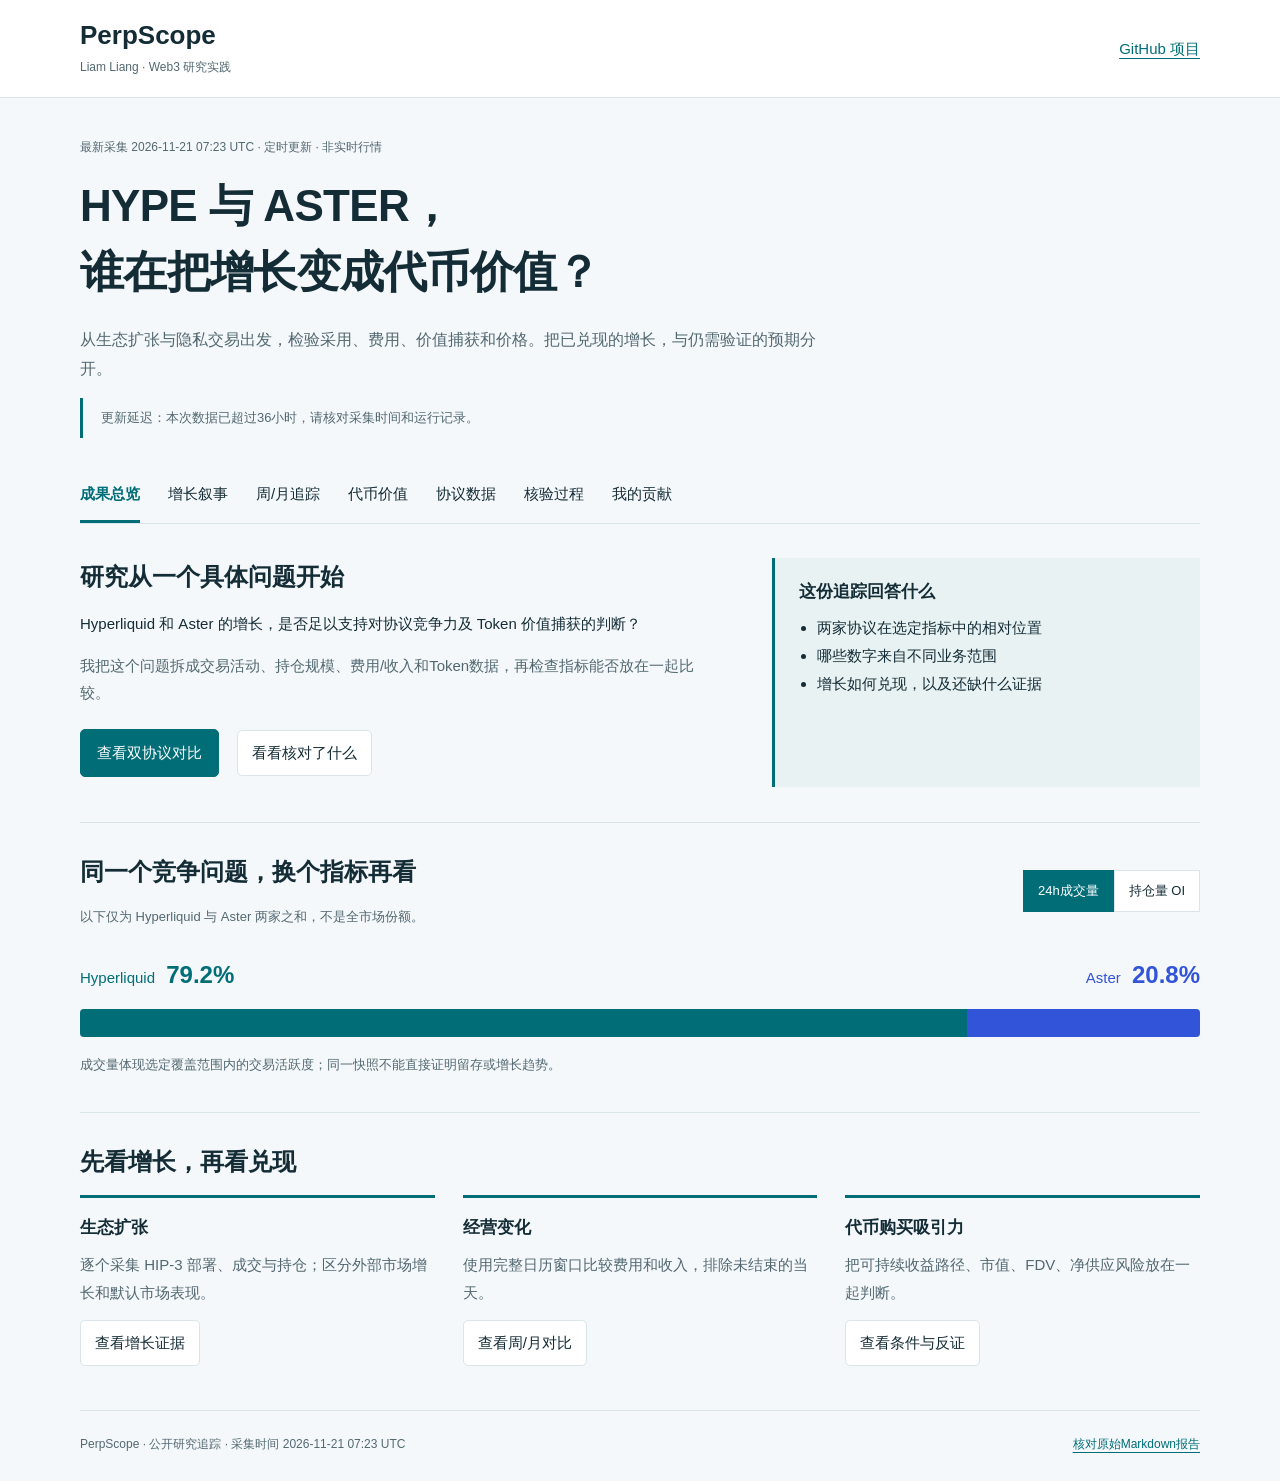
==== docs/index.html @ 62575e08 "Update protocol observations and historical comparisons" ====
<!doctype html>
<html lang="zh-CN"><head><meta charset="utf-8"><meta name="viewport" content="width=device-width,initial-scale=1"><title>PerpScope｜协议增长与代币价值追踪</title><style>:root{--paper:#F5F8FA;--ink:#142C36;--teal:#006D77;--blue:#3154D9;--muted:#526871;--line:#D9E5E8}*{box-sizing:border-box}body{margin:0;color:var(--ink);background:var(--paper);font:15px/1.85 "Microsoft YaHei","PingFang SC",Arial,sans-serif}a{color:var(--teal);text-underline-offset:4px}button{font:inherit;cursor:pointer;background:#fff;border:1px solid var(--line);color:var(--ink);padding:8px 14px;border-radius:5px}button:hover{border-color:var(--teal)}button:focus-visible,a:focus-visible,summary:focus-visible{outline:3px solid var(--blue);outline-offset:4px}h1,h2,h3,p{margin-top:0}h1{font-size:clamp(30px,3.8vw,44px);line-height:1.5;letter-spacing:-.7px;margin-bottom:20px}h2{font-size:24px;line-height:1.6;margin-bottom:14px}h3{font-size:17px;line-height:1.7;margin-bottom:8px}p{margin-bottom:14px}.top{display:flex;align-items:center;justify-content:space-between;padding:20px max(25px,calc((100vw - 1120px)/2));background:#fff;border-bottom:1px solid var(--line);gap:20px}.brand{font:bold 26px Arial,sans-serif;color:var(--ink);text-decoration:none}.brand span{display:block;font:12px/1.7 "Microsoft YaHei",sans-serif;color:var(--muted);margin-top:6px}main{max-width:1120px;margin:auto;padding:38px 0 26px}.date{color:var(--muted);font-size:12px}.intro{max-width:880px}.lead{max-width:760px;color:var(--muted);font-size:16px}.tabs{display:flex;gap:28px;border-bottom:1px solid var(--line);margin:30px 0}.tabs button{border:0;border-bottom:3px solid transparent;background:transparent;border-radius:0;padding:12px 0}.tabs button.active{color:var(--teal);border-bottom-color:var(--teal);font-weight:700}.panel{padding:4px 0}.panel[hidden]{display:none}.summary{display:grid;grid-template-columns:1.5fr 1fr;gap:50px}.muted,.chart-heading p{color:var(--muted)}.question{padding:20px 24px;border-left:3px solid var(--teal);background:#E8F2F2}.question ul{padding-left:18px;margin:0}.actions{display:flex;align-items:center;gap:18px;flex-wrap:wrap;margin:22px 0 10px}.primary{display:inline-block;text-decoration:none;padding:9px 16px;background:var(--teal);color:#fff;border-color:var(--teal);border-radius:5px}.subsection{margin-top:35px;padding-top:30px;border-top:1px solid var(--line)}.chart-heading,.section-heading{display:flex;justify-content:space-between;align-items:center;gap:22px}.chart-heading p{font-size:13px;margin:0}.switch{display:flex;flex-shrink:0}.switch button{border-radius:0;font-size:13px}.switch button.active{background:var(--teal);border-color:var(--teal);color:white}.chart{margin:24px 0 8px}.bar-labels{display:flex;justify-content:space-between;gap:20px;font:15px/1.8 Arial,sans-serif}.bar-labels b{margin-left:7px;font-size:24px}.bar-labels>span:first-child{color:var(--teal)}.bar-labels>span:last-child{color:var(--blue)}.share-track{height:28px;display:flex;overflow:hidden;border-radius:4px;margin:12px 0 16px;background:var(--line)}#bar-h{background:var(--teal);width:74.7%}#bar-a{background:var(--blue);width:25.3%}#share-context{font-size:13px;color:var(--muted)}.finding{display:grid;grid-template-columns:95px 1fr;gap:18px;padding:20px 0;border-top:1px solid var(--line)}.finding>span{color:var(--teal);font-size:12px;padding-top:4px}.finding p{margin:0;color:var(--muted)}.table-wrap{width:100%;overflow-x:auto;margin:18px 0}table{border-collapse:collapse;text-align:left;width:100%;font-size:14px}th,td{padding:13px 16px;border-bottom:1px solid var(--line);vertical-align:top}thead th{background:#E8F0F3;font-weight:600}tbody td:not(:first-child){font-variant-numeric:tabular-nums}.note{border-left:3px solid var(--teal);padding:8px 18px;font-size:13px;color:var(--muted);margin-bottom:30px}.review-grid,.ownership{display:grid;grid-template-columns:repeat(3,minmax(0,1fr));gap:28px}.review-grid>div,.ownership>div{border-top:3px solid var(--teal);padding-top:16px}.review-grid p,.ownership p{color:var(--muted)}.checks{padding-left:20px}.checks li{margin:10px 0}details{padding:16px 0;border-top:1px solid var(--line);margin:25px 0}summary{cursor:pointer;font-weight:600}.sources{font-size:12px;min-width:780px}.sources th{min-width:120px}.sources td{overflow-wrap:anywhere}.workflow{display:flex;flex-wrap:wrap;gap:12px;margin:22px 0}.workflow span{padding:8px 14px;border:1px solid var(--line);background:#fff;font-size:13px}footer{display:flex;justify-content:space-between;gap:20px;color:var(--muted);font-size:12px;border-top:1px solid var(--line);padding-top:22px;margin-top:40px}@media(max-width:1180px){main{padding:30px 25px}}@media(max-width:700px){.top{padding:18px 20px}.top>a:last-child{font-size:12px}main{padding:24px 20px}.intro h1 br{display:none}.lead{font-size:14px}.tabs{gap:20px;margin:24px 0;overflow:auto}.tabs button{font-size:13px;white-space:nowrap}.summary,.review-grid,.ownership{grid-template-columns:1fr;gap:24px}.chart-heading,.section-heading{display:block}.switch{margin-top:16px;width:max-content}.bar-labels{font-size:13px}.bar-labels b{font-size:20px}.finding{grid-template-columns:1fr;gap:4px}h2{font-size:22px}.table-wrap table{min-width:520px}footer{display:block}footer a{display:block;margin-top:10px}.sources{min-width:780px}}@media(prefers-reduced-motion:reduce){*{scroll-behavior:auto!important}}@media print{.top,.tabs,.switch,.actions{display:none}.panel[hidden]{display:block}body{background:white}main{padding:0}.table-wrap{overflow:visible}footer{break-before:auto}}

small{display:block;color:#526871;font-weight:400;font-size:13px;margin-top:5px}.theses{display:grid;grid-template-columns:1fr 1fr;gap:30px;margin:26px 0}.theses article{padding:22px;border-top:3px solid #006d77;background:#edf3f5}.theses article:nth-child(2){border-color:#3154d9}dl{margin:22px 0}dt{font-size:14px;color:#526871;margin-top:16px}dd{font-size:21px;font-weight:700;margin:4px 0}.spark{width:100%;max-width:400px;fill:#006d77}.verdict{border-left:4px solid #006d77;padding:18px;background:#e7f1f2}.tabs{overflow-x:auto}.tabs button{white-space:nowrap}@media(max-width:700px){.theses{grid-template-columns:1fr}.intro h1{font-size:32px}}
</style></head><body>
<header class="top"><a href="#overview" class="brand" data-target="overview">PerpScope<span>Liam Liang · Web3 研究实践</span></a><a href="https://github.com/liamliang0/perpscope-research" target="_blank" rel="noopener noreferrer">GitHub 项目</a></header>
<main><div class="intro"><p class="date">最新采集 2026-11-21 07:23 UTC · 定时更新 · 非实时行情</p><h1>HYPE 与 ASTER，<br>谁在把增长变成代币价值？</h1><p class="lead">从生态扩张与隐私交易出发，检验采用、费用、价值捕获和价格。把已兑现的增长，与仍需验证的预期分开。</p></div>
<nav class="tabs" aria-label="查看项目"><button data-target="overview" class="active" aria-selected="true">成果总览</button><button data-target="narratives" aria-selected="false">增长叙事</button><button data-target="trends" aria-selected="false">周/月追踪</button><button data-target="valuation" aria-selected="false">代币价值</button><button data-target="comparison" aria-selected="false">协议数据</button><button data-target="quality" aria-selected="false">核验过程</button><button data-target="contribution" aria-selected="false">我的贡献</button></nav>
<section id="overview" class="panel active"><div class="summary"><div><h2>研究从一个具体问题开始</h2><p>Hyperliquid 和 Aster 的增长，是否足以支持对协议竞争力及 Token 价值捕获的判断？</p><p class="muted">我把这个问题拆成交易活动、持仓规模、费用/收入和Token数据，再检查指标能否放在一起比较。</p><div class="actions"><button class="primary" data-target="comparison">查看双协议对比</button><button data-target="quality">看看核对了什么</button></div></div><aside class="question"><h3>这份追踪回答什么</h3><ul><li>两家协议在选定指标中的相对位置</li><li>哪些数字来自不同业务范围</li><li>增长如何兑现，以及还缺什么证据</li></ul></aside></div>
<section class="subsection"><div class="chart-heading"><div><h2>同一个竞争问题，换个指标再看</h2><p>以下仅为 Hyperliquid 与 Aster 两家之和，不是全市场份额。</p></div><div class="switch" aria-label="份额指标"><button class="active" data-share="volume" aria-pressed="true">24h成交量</button><button data-share="oi" aria-pressed="false">持仓量 OI</button></div></div><div class="chart" aria-live="polite"><div class="bar-labels"><span>Hyperliquid <b id="share-h"></b></span><span>Aster <b id="share-a"></b></span></div><div class="share-track" role="img" aria-label="双协议份额对比"><div id="bar-h"></div><div id="bar-a"></div></div><p id="share-context"></p></div></section>
<section class="subsection"><h2>先看增长，再看兑现</h2><div class="review-grid"><div><h3>生态扩张</h3><p>逐个采集 HIP-3 部署、成交与持仓；区分外部市场增长和默认市场表现。</p><button data-target="narratives">查看增长证据</button></div><div><h3>经营变化</h3><p>使用完整日历窗口比较费用和收入，排除未结束的当天。</p><button data-target="trends">查看周/月对比</button></div><div><h3>代币购买吸引力</h3><p>把可持续收益路径、市值、FDV、净供应风险放在一起判断。</p><button data-target="valuation">查看条件与反证</button></div></div></section></section>
<section id="narratives" class="panel" hidden><h2>未来增长点，走到哪一步了？</h2><p class="note">官方资料监测：7/7 页检查成功；4 页较研究基线变化。有变化或未完成检查，请先复核对应来源，下面仍为原复核日期的判断。</p>
<p>研究复核：2026-10-19。以下是基于公开证据的研究判断，不是项目方承诺。指标定时更新，路线和机制需要另行复核。</p>
<div class="theses"><article><h3>HYPE：从交易场所扩展为金融基础设施</h3><p>优先验证 HIP-3 外部市场带来的增量交易、HyperEVM 应用对流动性的复用，以及这些活动最终贡献的净费用。生态扩张是增长路径；“项目多”本身不是代币价值。</p>
<p><a href="https://hyperliquid.gitbook.io/hyperliquid-docs/hyperliquid-improvement-proposals-hips/hip-3-builder-deployed-perpetuals">HIP-3 官方机制</a> · <a href="https://hyperliquid.gitbook.io/hyperliquid-docs/hyperevm">HyperEVM 官方说明</a></p>
<dl><dt>有实际成交的 HIP-3 部署 / 发现总数</dt><dd>4 / 10</dd><dt>HIP-3 24h 成交额 / 官方持仓</dt><dd>$6.52B / $4.30B</dd><dt>HIP-3 占默认市场 + HIP-3 成交额</dt><dd>34.4%</dd></dl>
<p class="note">来源：官方 info API，perpDexs → 逐 dex 的 metaAndAssetCtxs。采集于 2026-11-21T07:23:56.771545+00:00。该份额只在 Hyperliquid 内部计算；不加入上方默认市场的双协议成交量份额。部署存在不等于采用；零成交不会计为活跃。HIP-3 收入占比、HyperEVM 非重复 TVL和留存：N/A。</p>
<p><b>前景判断：</b>已有外部部署与实际成交支撑，验证下一步是持续性和净收入贡献。增长模式减费、部署者分成可能让交易额扩张快于 HYPE 回购需求；不能按成交量等比例估算收益。</p></article>
<article><h3>ASTER：隐私交易差异化，加上自有链和市场扩展</h3><p>隐私是较明确的产品差异，但不是唯一增长点；Aster Chain、开放上币和 TradFi 市场也在扩展交易品类与分发。这里优先检验：隐私是否吸引可留存、愿意付费的增量交易者。</p>
<p><a href="https://docs.asterdex.com/trading/perpetuals/order-types/hidden-order-and-hidden-position">Hidden Order / Position</a> · <a href="https://docs.asterdex.com/aster-chain/overview">链与隐私机制</a> · <a href="https://docs.asterdex.com/overview/roadmap">官方路线</a></p>
<dl><dt>产品功能证据</dt><dd>官方机制说明与操作教程</dd><dt>隐私成交占比 / 隐私用户30日留存</dt><dd>N/A / N/A</dd><dt>隐私增量收入 / 补贴后净贡献</dt><dd>N/A / N/A</dd></dl>
<p class="note">未接入可审计的隐私采用聚合数据；N/A 不等于没有用户。协议总费用可观察，但不能归因给隐私。链文档列出阶段性验证者参与和核心组件开源限制；机制描述不等于独立安全证明。路线中的 ETA 不直接记为已上线。</p>
<p><b>前景判断：</b>解决公开持仓暴露的需求有逻辑基础；商业兑现仍待验证。优先跟踪隐私用户的留存、收入贡献和激励退出后的表现，而不是用 TPS、活动奖励或总交易量证明隐私成功。</p></article></div>
<h3>如何判断“发展程度”，而不是凭感觉打分</h3><div class="table-wrap"><table><thead><tr><th>证据层</th><th>HYPE 生态扩张</th><th>ASTER 隐私增长</th></tr></thead><tbody>
<tr><th>机制与产品</th><td>官方架构 + API 部署记录</td><td>官方机制 + 使用教程；独立验证仍需补充</td></tr>
<tr><th>实际采用</th><td>可量化外部市场成交、OI和集中度</td><td>未取得隐私专属采用数据，不能量化完成度</td></tr>
<tr><th>可持续增量经济利益</th><td>HIP-3 净费用与回购贡献待拆分</td><td>隐私增量收入、成本及留存待拆分</td></tr></tbody></table></div><p class="note">集中度检查：xyz 占本次 HIP-3 成交额 97.7%。外部市场增长仍可能依赖少数部署，不能直接认定生态已充分多元化。</p></section><section id="trends" class="panel" hidden><h2>一天、一周、一个月：增长有没有兑现？</h2><p>费用/收入：最近完整 UTC 日、7 日、30 日，分别对比前一个等长周期；不纳入未结束的当天。价格：CoinGecko 滚动变化率。两类窗口不同，不混算。</p><h3>永续业务费用</h3><div class="table-wrap"><table><thead><tr><th>周期 / 截止日期</th><th>Hyperliquid 本期 / 环比</th><th>Aster 本期 / 环比</th></tr></thead><tbody><tr><th>1日<small>2026-11-20 → 2026-11-20</small></th><td>$5.50M<small>+36.5%</small></td><td>$263.93K<small>+27.5%</small></td></tr><tr><th>7日<small>2026-11-14 → 2026-11-20</small></th><td>$27.72M<small>+42.0%</small></td><td>$1.48M<small>+54.6%</small></td></tr><tr><th>30日<small>2026-10-22 → 2026-11-20</small></th><td>$95.45M<small>+18.8%</small></td><td>$4.69M<small>+13.3%</small></td></tr></tbody></table></div><h3>永续业务收入</h3><div class="table-wrap"><table><thead><tr><th>周期 / 截止日期</th><th>Hyperliquid 本期 / 环比</th><th>Aster 本期 / 环比</th></tr></thead><tbody><tr><th>1日<small>2026-11-20 → 2026-11-20</small></th><td>$4.18M<small>+37.6%</small></td><td>N/A<small>N/A</small></td></tr><tr><th>7日<small>2026-11-14 → 2026-11-20</small></th><td>$21.21M<small>+41.5%</small></td><td>N/A<small>N/A</small></td></tr><tr><th>30日<small>2026-10-22 → 2026-11-20</small></th><td>$73.16M<small>+13.0%</small></td><td>N/A<small>N/A</small></td></tr></tbody></table></div><h3>Token 价格变化</h3><div class="table-wrap"><table><thead><tr><th>滚动周期</th><th>HYPE</th><th>ASTER</th></tr></thead><tbody><tr><th>24小时</th><td>-10.5%</td><td>-3.3%</td></tr><tr><th>7日</th><td>-15.7%</td><td>-24.4%</td></tr><tr><th>30日</th><td>-25.5%</td><td>-32.2%</td></tr></tbody></table></div><p class="note">7/30日成交量：付费历史端点未接入；连续每日官方快照积累后才显示日采样估算，并明确标记。费用/收入历史来自其独立数据集，不反推成交量。OI变化等待同口径本地观测。</p><h3>最近60个完整日的费用轨迹</h3><div class="review-grid"><div><h3>Hyperliquid</h3><svg class="spark" viewBox="0 0 300 84" role="img" aria-label="Hyperliquid每日费用"><rect x="0" y="38.07" width="4" height="41.93"><title>2026-09-22: $3.44M</title></rect><rect x="5" y="41.12" width="4" height="38.88"><title>2026-09-23: $3.19M</title></rect><rect x="10" y="31.26" width="4" height="48.74"><title>2026-09-24: $4M</title></rect><rect x="15" y="44.50" width="4" height="35.50"><title>2026-09-25: $2.91M</title></rect><rect x="20" y="59.81" width="4" height="20.19"><title>2026-09-26: $1.66M</title></rect><rect x="25" y="53.01" width="4" height="26.99"><title>2026-09-27: $2.21M</title></rect><rect x="30" y="43.53" width="4" height="36.47"><title>2026-09-28: $2.99M</title></rect><rect x="35" y="44.81" width="4" height="35.19"><title>2026-09-29: $2.89M</title></rect><rect x="40" y="54.08" width="4" height="25.92"><title>2026-09-30: $2.13M</title></rect><rect x="45" y="51.23" width="4" height="28.77"><title>2026-10-01: $2.36M</title></rect><rect x="50" y="31.83" width="4" height="48.17"><title>2026-10-02: $3.95M</title></rect><rect x="55" y="63.36" width="4" height="16.64"><title>2026-10-03: $1.37M</title></rect><rect x="60" y="59.18" width="4" height="20.82"><title>2026-10-04: $1.71M</title></rect><rect x="65" y="43.96" width="4" height="36.04"><title>2026-10-05: $2.96M</title></rect><rect x="70" y="50.79" width="4" height="29.21"><title>2026-10-06: $2.40M</title></rect><rect x="75" y="38.23" width="4" height="41.77"><title>2026-10-07: $3.43M</title></rect><rect x="80" y="43.16" width="4" height="36.84"><title>2026-10-08: $3.02M</title></rect><rect x="85" y="54.82" width="4" height="25.18"><title>2026-10-09: $2.07M</title></rect><rect x="90" y="61.10" width="4" height="18.90"><title>2026-10-10: $1.55M</title></rect><rect x="95" y="56.68" width="4" height="23.32"><title>2026-10-11: $1.91M</title></rect><rect x="100" y="46.19" width="4" height="33.81"><title>2026-10-12: $2.77M</title></rect><rect x="105" y="47.48" width="4" height="32.52"><title>2026-10-13: $2.67M</title></rect><rect x="110" y="39.51" width="4" height="40.49"><title>2026-10-14: $3.32M</title></rect><rect x="115" y="27.16" width="4" height="52.84"><title>2026-10-15: $4.34M</title></rect><rect x="120" y="43.13" width="4" height="36.87"><title>2026-10-16: $3.03M</title></rect><rect x="125" y="61.45" width="4" height="18.55"><title>2026-10-17: $1.52M</title></rect><rect x="130" y="52.18" width="4" height="27.82"><title>2026-10-18: $2.28M</title></rect><rect x="135" y="50.62" width="4" height="29.38"><title>2026-10-19: $2.41M</title></rect><rect x="140" y="43.76" width="4" height="36.24"><title>2026-10-20: $2.97M</title></rect><rect x="145" y="45.14" width="4" height="34.86"><title>2026-10-21: $2.86M</title></rect><rect x="150" y="37.32" width="4" height="42.68"><title>2026-10-22: $3.50M</title></rect><rect x="155" y="50.18" width="4" height="29.82"><title>2026-10-23: $2.45M</title></rect><rect x="160" y="49.61" width="4" height="30.39"><title>2026-10-24: $2.49M</title></rect><rect x="165" y="59.36" width="4" height="20.64"><title>2026-10-25: $1.69M</title></rect><rect x="170" y="46.70" width="4" height="33.30"><title>2026-10-26: $2.73M</title></rect><rect x="175" y="54.84" width="4" height="25.16"><title>2026-10-27: $2.07M</title></rect><rect x="180" y="45.62" width="4" height="34.38"><title>2026-10-28: $2.82M</title></rect><rect x="185" y="6.00" width="4" height="74.00"><title>2026-10-29: $6.07M</title></rect><rect x="190" y="22.95" width="4" height="57.05"><title>2026-10-30: $4.68M</title></rect><rect x="195" y="62.95" width="4" height="17.05"><title>2026-10-31: $1.40M</title></rect><rect x="200" y="61.93" width="4" height="18.07"><title>2026-11-01: $1.48M</title></rect><rect x="205" y="42.27" width="4" height="37.73"><title>2026-11-02: $3.10M</title></rect><rect x="210" y="48.44" width="4" height="31.56"><title>2026-11-03: $2.59M</title></rect><rect x="215" y="21.78" width="4" height="58.22"><title>2026-11-04: $4.78M</title></rect><rect x="220" y="36.26" width="4" height="43.74"><title>2026-11-05: $3.59M</title></rect><rect x="225" y="46.22" width="4" height="33.78"><title>2026-11-06: $2.77M</title></rect><rect x="230" y="66.00" width="4" height="14.00"><title>2026-11-07: $1.15M</title></rect><rect x="235" y="53.34" width="4" height="26.66"><title>2026-11-08: $2.19M</title></rect><rect x="240" y="40.27" width="4" height="39.73"><title>2026-11-09: $3.26M</title></rect><rect x="245" y="41.16" width="4" height="38.84"><title>2026-11-10: $3.19M</title></rect><rect x="250" y="45.86" width="4" height="34.14"><title>2026-11-11: $2.80M</title></rect><rect x="255" y="47.02" width="4" height="32.98"><title>2026-11-12: $2.71M</title></rect><rect x="260" y="28.56" width="4" height="51.44"><title>2026-11-13: $4.22M</title></rect><rect x="265" y="22.85" width="4" height="57.15"><title>2026-11-14: $4.69M</title></rect><rect x="270" y="34.67" width="4" height="45.33"><title>2026-11-15: $3.72M</title></rect><rect x="275" y="39.61" width="4" height="40.39"><title>2026-11-16: $3.31M</title></rect><rect x="280" y="38.78" width="4" height="41.22"><title>2026-11-17: $3.38M</title></rect><rect x="285" y="42.32" width="4" height="37.68"><title>2026-11-18: $3.09M</title></rect><rect x="290" y="30.96" width="4" height="49.04"><title>2026-11-19: $4.02M</title></rect><rect x="295" y="13.04" width="4" height="66.96"><title>2026-11-20: $5.50M</title></rect></svg><small>2026-09-22 → 2026-11-20；独立纵轴峰值 $6.07M</small></div><div><h3>Aster</h3><svg class="spark" viewBox="0 0 300 84" role="img" aria-label="Aster每日费用"><rect x="0" y="28.06" width="4" height="51.94"><title>2026-09-22: $188.61K</title></rect><rect x="5" y="21.64" width="4" height="58.36"><title>2026-09-23: $211.94K</title></rect><rect x="10" y="37.50" width="4" height="42.50"><title>2026-09-24: $154.33K</title></rect><rect x="15" y="47.05" width="4" height="32.95"><title>2026-09-25: $119.67K</title></rect><rect x="20" y="57.37" width="4" height="22.63"><title>2026-09-26: $82.17K</title></rect><rect x="25" y="60.64" width="4" height="19.36"><title>2026-09-27: $70.31K</title></rect><rect x="30" y="36.86" width="4" height="43.14"><title>2026-09-28: $156.66K</title></rect><rect x="35" y="40.75" width="4" height="39.25"><title>2026-09-29: $142.53K</title></rect><rect x="40" y="38.99" width="4" height="41.01"><title>2026-09-30: $148.94K</title></rect><rect x="45" y="39.06" width="4" height="40.94"><title>2026-10-01: $148.66K</title></rect><rect x="50" y="18.54" width="4" height="61.46"><title>2026-10-02: $223.21K</title></rect><rect x="55" y="59.66" width="4" height="20.34"><title>2026-10-03: $73.86K</title></rect><rect x="60" y="61.18" width="4" height="18.82"><title>2026-10-04: $68.36K</title></rect><rect x="65" y="38.46" width="4" height="41.54"><title>2026-10-05: $150.84K</title></rect><rect x="70" y="49.54" width="4" height="30.46"><title>2026-10-06: $110.62K</title></rect><rect x="75" y="36.49" width="4" height="43.51"><title>2026-10-07: $158K</title></rect><rect x="80" y="13.90" width="4" height="66.10"><title>2026-10-08: $240.04K</title></rect><rect x="85" y="39.83" width="4" height="40.17"><title>2026-10-09: $145.87K</title></rect><rect x="90" y="64.69" width="4" height="15.31"><title>2026-10-10: $55.59K</title></rect><rect x="95" y="57.48" width="4" height="22.52"><title>2026-10-11: $81.77K</title></rect><rect x="100" y="38.35" width="4" height="41.65"><title>2026-10-12: $151.27K</title></rect><rect x="105" y="29.97" width="4" height="50.03"><title>2026-10-13: $181.70K</title></rect><rect x="110" y="33.05" width="4" height="46.95"><title>2026-10-14: $170.49K</title></rect><rect x="115" y="18.67" width="4" height="61.33"><title>2026-10-15: $222.73K</title></rect><rect x="120" y="39.83" width="4" height="40.17"><title>2026-10-16: $145.87K</title></rect><rect x="125" y="67.09" width="4" height="12.91"><title>2026-10-17: $46.87K</title></rect><rect x="130" y="55.89" width="4" height="24.11"><title>2026-10-18: $87.55K</title></rect><rect x="135" y="45.89" width="4" height="34.11"><title>2026-10-19: $123.86K</title></rect><rect x="140" y="44.08" width="4" height="35.92"><title>2026-10-20: $130.43K</title></rect><rect x="145" y="37.98" width="4" height="42.02"><title>2026-10-21: $152.59K</title></rect><rect x="150" y="34.01" width="4" height="45.99"><title>2026-10-22: $167.01K</title></rect><rect x="155" y="41.27" width="4" height="38.73"><title>2026-10-23: $140.64K</title></rect><rect x="160" y="48.55" width="4" height="31.45"><title>2026-10-24: $114.21K</title></rect><rect x="165" y="60.10" width="4" height="19.90"><title>2026-10-25: $72.27K</title></rect><rect x="170" y="37.98" width="4" height="42.02"><title>2026-10-26: $152.59K</title></rect><rect x="175" y="49.87" width="4" height="30.13"><title>2026-10-27: $109.40K</title></rect><rect x="180" y="45.58" width="4" height="34.42"><title>2026-10-28: $125K</title></rect><rect x="185" y="26.64" width="4" height="53.36"><title>2026-10-29: $193.78K</title></rect><rect x="190" y="20.43" width="4" height="59.57"><title>2026-10-30: $216.34K</title></rect><rect x="195" y="66.18" width="4" height="13.82"><title>2026-10-31: $50.18K</title></rect><rect x="200" y="66.97" width="4" height="13.03"><title>2026-11-01: $47.31K</title></rect><rect x="205" y="39.19" width="4" height="40.81"><title>2026-11-02: $148.20K</title></rect><rect x="210" y="48.27" width="4" height="31.73"><title>2026-11-03: $115.22K</title></rect><rect x="215" y="14.81" width="4" height="65.19"><title>2026-11-04: $236.75K</title></rect><rect x="220" y="21.10" width="4" height="58.90"><title>2026-11-05: $213.88K</title></rect><rect x="225" y="35.10" width="4" height="44.90"><title>2026-11-06: $163.07K</title></rect><rect x="230" y="68.51" width="4" height="11.49"><title>2026-11-07: $41.73K</title></rect><rect x="235" y="61.05" width="4" height="18.95"><title>2026-11-08: $68.80K</title></rect><rect x="240" y="25.18" width="4" height="54.82"><title>2026-11-09: $199.09K</title></rect><rect x="245" y="35.73" width="4" height="44.27"><title>2026-11-10: $160.78K</title></rect><rect x="250" y="46.35" width="4" height="33.65"><title>2026-11-11: $122.22K</title></rect><rect x="255" y="37.28" width="4" height="42.72"><title>2026-11-12: $155.14K</title></rect><rect x="260" y="23.20" width="4" height="56.80"><title>2026-11-13: $206.29K</title></rect><rect x="265" y="25.96" width="4" height="54.04"><title>2026-11-14: $196.25K</title></rect><rect x="270" y="6.00" width="4" height="74.00"><title>2026-11-15: $268.74K</title></rect><rect x="275" y="27.37" width="4" height="52.63"><title>2026-11-16: $191.12K</title></rect><rect x="280" y="34.79" width="4" height="45.21"><title>2026-11-17: $164.18K</title></rect><rect x="285" y="29.40" width="4" height="50.60"><title>2026-11-18: $183.74K</title></rect><rect x="290" y="22.98" width="4" height="57.02"><title>2026-11-19: $207.08K</title></rect><rect x="295" y="7.32" width="4" height="72.68"><title>2026-11-20: $263.93K</title></rect></svg><small>2026-09-22 → 2026-11-20；独立纵轴峰值 $268.74K</small></div></div></section><section id="valuation" class="panel" hidden><h2>落到代币：好业务是否已经是好价格？</h2><p>排序标准：经营兑现的证据、估值负担、增长可选性。以下是条件性研究判断；不把叙事强弱直接转成目标价或收益概率。</p><div class="table-wrap"><table><thead><tr><th>观察项</th><th>HYPE</th><th>ASTER</th></tr></thead><tbody><tr><th>现价</th><td>$58.76</td><td>$0.48</td></tr><tr><th>流通市值</th><td>$13.96B</td><td>$1.23B</td></tr><tr><th>FDV</th><td>$55.80B</td><td>$3.72B</td></tr><tr><th>近30日持有人收益：范围不同</th><td>$73.16M</td><td>$2.84M</td></tr><tr><th>近30日持有人收益 ×12 / 流通市值</th><td>6.29%</td><td>2.77%</td></tr><tr><th>近30日持有人收益 ×12 / FDV</th><td>1.57%</td><td>0.92%</td></tr><tr><th>指标范围</th><td>Hyperliquid Perps-linked</td><td>Aster parent / token</td></tr></tbody></table></div><p class="note">年化仅为最近30日重复12次的诊断，不是 APY、现金分红或可直接比较的 PE。两边范围不同，不能据此说投资价值相差某个倍数。市值/FDV差距不等于未来12个月解锁量；净新增流通、回购和销毁需另外核对。</p><h3>本期可验证的经营比较</h3><p>相同完整周期内，7日费用环比：HYPE +42.0%，ASTER +54.6%；30日费用环比：+18.8% / +13.3%。这是总业务变动，不能直接归因于某一个叙事。</p><div class="theses"><article><h3>HYPE：兑现证据更容易核验，价格仍要过关</h3><p>Assistance Fund 将相关费用兑换为 HYPE 并销毁；费用并非全部归该基金，部署者和 HLP 也参与分配。生态交易扩张是否提高净回购，需要结合费率与分成验证。</p><p><a href="https://hyperliquid.gitbook.io/hyperliquid-docs/trading/fees">费用与销毁机制</a></p><p><b>更有吸引力的条件：</b>新增市场持续贡献净费用、收入增长超过估值扩张、销毁与解锁后的净供应改善。</p><p><b>推翻条件：</b>外部交易高度集中且收入转化持续走弱，或者当前价格已隐含过高增长。</p></article>
<article><h3>ASTER：追赶空间存在，隐私溢价需要兑现</h3><p>官方规则为每日平台费用的99%用于回购，回购代币分配给 veASTER，储备等量销毁。普通现货持有人与锁仓者的经济利益不同；激励发行也可能抵消供应收缩。</p><p><a href="https://docs.asterdex.com/usdaster-token/tokenomics">回购、分配与供应规则</a></p><p><b>更有吸引力的条件：</b>隐私采用与留存可核实，费用在激励退出后仍增长，净流通供应改善且价格未先行透支。</p><p><b>推翻条件：</b>采用不能转化为可持续收入，或回购叙事掩盖更大的新增流通。</p></article></div>
<p class="verdict"><b>研究结论：</b>当前更容易核验的是 HYPE 的生态采用与经济兑现；ASTER 的隐私具有产品差异，但采用归因仍有缺口。这支持“兑现证据优先看 HYPE、增量验证重点看 ASTER”，不等于当前价格下必然应买 HYPE。缺少净解锁预测、未来现金利益情景和风险预算，本页不伪造便宜程度、胜率或统一目标价。</p></section>
<section id="comparison" class="panel" hidden><div class="section-heading"><div><h2>把经营活动和Token数据分开看</h2><p>采集于 2026-11-21 07:23 UTC。N/A 代表未可靠取得，不代表零。</p></div><a href="sample_report.md" download="PerpScope-sample-report.md">下载原始报告</a></div><h3>永续业务</h3><div class="table-wrap"><table><thead><tr><th>指标</th><th>Hyperliquid</th><th>Aster</th></tr></thead><tbody><tr><th>24小时成交量</th><td>$12.45B</td><td>$3.27B</td></tr><tr><th>7日成交量（日采样估算）</th><td>$57.26B</td><td>$16.60B</td></tr><tr><th>30日成交量（日采样估算）</th><td>$191.55B</td><td>$54.03B</td></tr><tr><th>同源持仓量 OI</th><td>$5.12B</td><td>$1.04B</td></tr><tr><th>官方持仓量（仅交叉核对）</th><td>$5.69B</td><td>N/A</td></tr><tr><th>永续业务24小时费用</th><td>$5.50M</td><td>$271.07K</td></tr><tr><th>永续业务24小时收入</th><td>$4.18M</td><td>N/A</td></tr></tbody></table></div><p class="note">成交量来自各自官方API；跨协议OI使用同源标准化数据。两者的产品覆盖和计算定义仍需按来源说明理解。</p><h3>Token与价值捕获</h3><div class="table-wrap"><table><thead><tr><th>指标</th><th>Hyperliquid</th><th>Aster</th></tr></thead><tbody><tr><th>母协议TVL</th><td>$7.09B</td><td>$729.48M</td></tr><tr><th>Token价格</th><td>$58.76</td><td>$0.48</td></tr><tr><th>流通市值</th><td>$13.96B</td><td>$1.23B</td></tr><tr><th>完全稀释估值 FDV</th><td>$55.80B</td><td>$3.72B</td></tr></tbody></table></div><p class="note">母协议TVL不等于完全可比的保证金资本；持有人收益保留原始业务范围，不强行合成统一“PE”。</p><div class="actions"><button data-target="quality">查看来源和口径</button><a href="report-data.json" download="PerpScope-display-data.json">下载展示数据</a></div></section>
<section id="quality" class="panel" hidden><h2>数据能拿到，还要确认能不能这样用</h2><div class="review-grid"><div><h3>事实</h3><p>保留每项指标的数据源、接口、采集时间与业务范围；展示值由本次结构化采集结果生成。</p></div><div><h3>解释</h3><p>成交、持仓与收入一起改善，才更有理由继续研究增长质量；单个快照不证明因果。</p></div><div><h3>未知</h3><p>用户留存、补贴成本、隐私功能采用等，需要第一方或额外研究数据，未取得时明确保留未知。</p></div></div><section class="subsection"><h3>本份报告的数据规则</h3><ul class="checks"><li>Hyperliquid成交量API覆盖默认永续市场，不自动包含全部HIP-3市场。</li><li>两家OI份额使用同源数据，不混合官方与第三方口径。</li><li>永续业务、母协议、Token层级分别标记。</li><li>缺失一方数据时，不把缺失当零计算份额。</li><li>历史不足时，不给出7日/30日趋势结论。</li></ul></section><details open><summary>原始接口与采集时间（来自报告）</summary><div class="table-wrap"><table class="sources"><thead><tr><th>来源</th><th>业务范围 / 对应字段</th><th>采集时间 UTC / 接口</th></tr></thead><tbody><tr><th>Hyperliquid official API</th><td>perps_specific<br>Hyperliquid: volume_24h, official_open_interest</td><td>2026-11-21T07:23:48.801822+00:00<br><a href="https://api.hyperliquid.xyz/info">原始接口</a></td></tr><tr><th>DefiLlama</th><td>parent_protocol<br>Hyperliquid: tvl</td><td>2026-11-21T07:23:51.230623+00:00<br><a href="https://api.llama.fi/protocol/hyperliquid">原始接口</a></td></tr><tr><th>DefiLlama</th><td>perps_specific<br>Hyperliquid: fees_24h, fees_7d, fees_30d</td><td>2026-11-21T07:23:51.230653+00:00<br><a href="https://api.llama.fi/summary/fees/hyperliquid-perps?dataType=dailyFees">原始接口</a></td></tr><tr><th>DefiLlama</th><td>perps_specific<br>Hyperliquid: revenue_24h, revenue_7d, revenue_30d</td><td>2026-11-21T07:23:51.230674+00:00<br><a href="https://api.llama.fi/summary/fees/hyperliquid-perps?dataType=dailyRevenue">原始接口</a></td></tr><tr><th>DefiLlama</th><td>perps_specific<br>Hyperliquid: holder_revenue_24h, holder_revenue_7d, holder_revenue_30d</td><td>2026-11-21T07:23:51.230695+00:00<br><a href="https://api.llama.fi/summary/fees/hyperliquid-perps?dataType=dailyHoldersRevenue">原始接口</a></td></tr><tr><th>DefiLlama</th><td>perps_specific<br>Hyperliquid: open_interest</td><td>2026-11-21T07:23:56.262963+00:00<br><a href="https://api.llama.fi/overview/open-interest">原始接口</a></td></tr><tr><th>CoinGecko</th><td>token_level<br>Hyperliquid: token_price, market_cap, fdv</td><td>2026-11-21T07:23:56.528936+00:00<br><a href="https://api.coingecko.com/api/v3/coins/markets">原始接口</a></td></tr><tr><th>Aster official API</th><td>perps_specific<br>Aster: volume_24h</td><td>2026-11-21T07:23:49.785830+00:00<br><a href="https://fapi.asterdex.com/fapi/v3/ticker/24hr">原始接口</a></td></tr><tr><th>DefiLlama</th><td>parent_protocol<br>Aster: tvl</td><td>2026-11-21T07:23:56.194883+00:00<br><a href="https://api.llama.fi/protocol/aster">原始接口</a></td></tr><tr><th>DefiLlama</th><td>perps_specific<br>Aster: fees_24h, fees_7d, fees_30d</td><td>2026-11-21T07:23:56.194913+00:00<br><a href="https://api.llama.fi/summary/fees/aster-perps?dataType=dailyFees">原始接口</a></td></tr><tr><th>DefiLlama</th><td>parent_protocol<br>Aster: holder_revenue_24h, holder_revenue_7d, holder_revenue_30d</td><td>2026-11-21T07:23:56.194932+00:00<br><a href="https://api.llama.fi/summary/fees/aster?dataType=dailyHoldersRevenue">原始接口</a></td></tr><tr><th>DefiLlama</th><td>perps_specific<br>Aster: open_interest</td><td>2026-11-21T07:23:56.262983+00:00<br><a href="https://api.llama.fi/overview/open-interest">原始接口</a></td></tr><tr><th>CoinGecko</th><td>token_level<br>Aster: token_price, market_cap, fdv</td><td>2026-11-21T07:23:56.528956+00:00<br><a href="https://api.coingecko.com/api/v3/coins/markets">原始接口</a></td></tr></tbody></table></div></details><p class="muted">点击接口用于核实数据定义，不保证接口此刻仍返回同一个历史值。报告和结构化数据可下载对照。GitHub Actions 每日 00:25 UTC（北京时间08:25）尝试更新；失败保留上一份成功数据，页面打开不会主动联网。</p></section>
<section id="contribution" class="panel" hidden><h2>我负责的问题、流程与验收</h2><div class="ownership"><div><h3>提出研究问题</h3><p>从HYPE与ASTER的竞争和Token价值捕获出发，决定看哪些指标、为什么看，以及缺什么证据就不能下结论。</p></div><div><h3>定义比较框架</h3><p>区分交易活动、持仓资本、收入质量和Token经济利益，制定口径、来源及历史覆盖检查。</p></div><div><h3>用AI把需求做成工具</h3><p>借助Codex实现数据采集、指标计算、报告和测试；检查真实输出，并根据失败与阅读反馈迭代。</p></div></div><section class="subsection"><h3>从需求到交付</h3><div class="workflow"><span>问题与指标</span><span>公开API</span><span>原始记录</span><span>口径核对</span><span>报告与复核</span></div><p>代码默认运行确定性规则；可选LLM只接收结构化指标、信号与缺口，失败时保留基础报告。这里的结论不是多位独立专家共识。</p><p class="muted">本人负责需求、研究框架、工具配置和输出审阅，Codex辅助代码实现。不声称独立手写全部代码、已有商业用户或投资收益。</p></section><div class="actions"><a class="primary" href="https://github.com/liamliang0/perpscope-research" target="_blank" rel="noopener noreferrer">查看项目代码与说明</a><a href="https://github.com/liamliang0/perpscope-research/actions" target="_blank" rel="noopener noreferrer">查看自动检查</a></div></section>
<footer>PerpScope · 公开研究追踪 · 采集时间 2026-11-21 07:23 UTC <a href="sample_report.md" target="_blank" rel="noopener noreferrer">核对原始Markdown报告</a></footer></main><script id="report-data" type="application/json">{"capture_date": "2026-11-21", "captured_at": "2026-11-21T07:23:48.288680+00:00", "tables": {"perps": [{"metric": "24h Volume", "label": "24小时成交量", "hyperliquid": "$12.45B", "aster": "$3.27B"}, {"metric": "7d Volume", "label": "7日成交量（日采样估算）", "hyperliquid": "$57.26B", "aster": "$16.60B"}, {"metric": "30d Volume", "label": "30日成交量（日采样估算）", "hyperliquid": "$191.55B", "aster": "$54.03B"}, {"metric": "Standardized OI", "label": "同源持仓量 OI", "hyperliquid": "$5.12B", "aster": "$1.04B"}, {"metric": "Official API OI", "label": "官方持仓量（仅交叉核对）", "hyperliquid": "$5.69B", "aster": "N/A"}, {"metric": "Perp 24h Fees", "label": "永续业务24小时费用", "hyperliquid": "$5.50M", "aster": "$271.07K"}, {"metric": "Perp 24h Revenue", "label": "永续业务24小时收入", "hyperliquid": "$4.18M", "aster": "N/A"}], "token": [{"metric": "Parent-protocol TVL", "label": "母协议TVL", "hyperliquid": "$7.09B", "aster": "$729.48M"}, {"metric": "Token Price", "label": "Token价格", "hyperliquid": "$58.76", "aster": "$0.48"}, {"metric": "Market Cap", "label": "流通市值", "hyperliquid": "$13.96B", "aster": "$1.23B"}, {"metric": "FDV", "label": "完全稀释估值 FDV", "hyperliquid": "$55.80B", "aster": "$3.72B"}]}, "shares": {"volume": {"hyperliquid": 79.18583577880612, "aster": 20.814164221193877}, "oi": {"hyperliquid": 83.10760176473984, "aster": 16.892398235260167}}, "sources": [{"provider": "Hyperliquid official API", "endpoint": "https://api.hyperliquid.xyz/info", "fetched_at": "2026-11-21T07:23:48.801822+00:00", "scope": "perps_specific", "dataset": "metaAndAssetCtxs", "methodology": "Default/first Hyperliquid perp dex only (no dex parameter). 24h notional volume is summed across its active assets; official OI is openInterest × markPx. HIP-3 builder-deployed perp dexes are not aggregated.", "status": "ok", "note": null, "used_for": "Hyperliquid: volume_24h, official_open_interest"}, {"provider": "DefiLlama", "endpoint": "https://api.llama.fi/protocol/hyperliquid", "fetched_at": "2026-11-21T07:23:51.230623+00:00", "scope": "parent_protocol", "dataset": "hyperliquid", "methodology": "Latest parent-protocol TVL reported by DefiLlama.", "status": "ok", "note": null, "used_for": "Hyperliquid: tvl"}, {"provider": "DefiLlama", "endpoint": "https://api.llama.fi/summary/fees/hyperliquid-perps?dataType=dailyFees", "fetched_at": "2026-11-21T07:23:51.230653+00:00", "scope": "perps_specific", "dataset": "hyperliquid-perps", "methodology": "DefiLlama dailyFees for the standalone hyperliquid-perps dataset.", "status": "ok", "note": null, "used_for": "Hyperliquid: fees_24h, fees_7d, fees_30d"}, {"provider": "DefiLlama", "endpoint": "https://api.llama.fi/summary/fees/hyperliquid-perps?dataType=dailyRevenue", "fetched_at": "2026-11-21T07:23:51.230674+00:00", "scope": "perps_specific", "dataset": "hyperliquid-perps", "methodology": "DefiLlama dailyRevenue for the standalone hyperliquid-perps dataset.", "status": "ok", "note": null, "used_for": "Hyperliquid: revenue_24h, revenue_7d, revenue_30d"}, {"provider": "DefiLlama", "endpoint": "https://api.llama.fi/summary/fees/hyperliquid-perps?dataType=dailyHoldersRevenue", "fetched_at": "2026-11-21T07:23:51.230695+00:00", "scope": "perps_specific", "dataset": "hyperliquid-perps", "methodology": "DefiLlama dailyHoldersRevenue for the standalone hyperliquid-perps dataset.", "status": "ok", "note": null, "used_for": "Hyperliquid: holder_revenue_24h, holder_revenue_7d, holder_revenue_30d"}, {"provider": "DefiLlama", "endpoint": "https://api.llama.fi/overview/open-interest", "fetched_at": "2026-11-21T07:23:56.262963+00:00", "scope": "perps_specific", "dataset": "open-interest", "methodology": "Standardized provider dataset used for cross-protocol OI comparison.", "status": "ok", "note": null, "used_for": "Hyperliquid: open_interest"}, {"provider": "CoinGecko", "endpoint": "https://api.coingecko.com/api/v3/coins/markets", "fetched_at": "2026-11-21T07:23:56.528936+00:00", "scope": "token_level", "dataset": "coins/markets", "methodology": "USD token market data using the configured CoinGecko coin ID.", "status": "ok", "note": null, "used_for": "Hyperliquid: token_price, market_cap, fdv"}, {"provider": "Aster official API", "endpoint": "https://fapi.asterdex.com/fapi/v3/ticker/24hr", "fetched_at": "2026-11-21T07:23:49.785830+00:00", "scope": "perps_specific", "dataset": "Futures V3 24hr ticker", "methodology": "24h quote volume summed across active, non-TEST perpetual markets.", "status": "ok", "note": "Active symbols verified via /fapi/v3/exchangeInfo; sum of ticker quoteVolume.", "used_for": "Aster: volume_24h"}, {"provider": "DefiLlama", "endpoint": "https://api.llama.fi/protocol/aster", "fetched_at": "2026-11-21T07:23:56.194883+00:00", "scope": "parent_protocol", "dataset": "aster", "methodology": "Latest parent-protocol TVL reported by DefiLlama.", "status": "ok", "note": null, "used_for": "Aster: tvl"}, {"provider": "DefiLlama", "endpoint": "https://api.llama.fi/summary/fees/aster-perps?dataType=dailyFees", "fetched_at": "2026-11-21T07:23:56.194913+00:00", "scope": "perps_specific", "dataset": "aster-perps", "methodology": "DefiLlama dailyFees for the standalone aster-perps dataset.", "status": "ok", "note": null, "used_for": "Aster: fees_24h, fees_7d, fees_30d"}, {"provider": "DefiLlama", "endpoint": "https://api.llama.fi/summary/fees/aster?dataType=dailyHoldersRevenue", "fetched_at": "2026-11-21T07:23:56.194932+00:00", "scope": "parent_protocol", "dataset": "aster", "methodology": "Combined parent-protocol holder revenue; may include perps and non-perps products.", "status": "ok", "note": null, "used_for": "Aster: holder_revenue_24h, holder_revenue_7d, holder_revenue_30d"}, {"provider": "DefiLlama", "endpoint": "https://api.llama.fi/overview/open-interest", "fetched_at": "2026-11-21T07:23:56.262983+00:00", "scope": "perps_specific", "dataset": "open-interest", "methodology": "Standardized provider dataset used for cross-protocol OI comparison.", "status": "ok", "note": null, "used_for": "Aster: open_interest"}, {"provider": "CoinGecko", "endpoint": "https://api.coingecko.com/api/v3/coins/markets", "fetched_at": "2026-11-21T07:23:56.528956+00:00", "scope": "token_level", "dataset": "coins/markets", "methodology": "USD token market data using the configured CoinGecko coin ID.", "status": "ok", "note": null, "used_for": "Aster: token_price, market_cap, fdv"}], "tracking": {"fetched_at": "2026-11-21T07:23:56.674051+00:00", "series": {"Hyperliquid": {"fees": {"2024-12-23": 1372264.0, "2024-12-24": 1296670.0, "2024-12-25": 1002334.0, "2024-12-26": 1269042.0, "2024-12-27": 1268921.0, "2024-12-28": 950246.0, "2024-12-29": 454244.0, "2024-12-30": 1483664.0, "2024-12-31": 1326087.0, "2025-01-01": 483299.0, "2025-01-02": 1267839.0, "2025-01-03": 1374850.0, "2025-01-04": 1049852.0, "2025-01-05": 996395.0, "2025-01-06": 1045371.0, "2025-01-07": 2149311.0, "2025-01-08": 1767943.0, "2025-01-09": 1933268.0, "2025-01-10": 1492881.0, "2025-01-11": 457618.0, "2025-01-14": 1243879.0, "2025-01-15": 1245669.0, "2025-01-16": 1677266.0, "2025-01-17": 1677802.0, "2025-01-18": 2787442.0, "2025-01-19": 4250373.0, "2025-01-20": 4044525.0, "2025-01-21": 2031876.0, "2025-01-22": 1405006.0, "2025-01-23": 2783278.0, "2025-01-24": 1284164.0, "2025-01-25": 1061042.0, "2025-01-26": 1066098.0, "2025-01-27": 2661614.0, "2025-01-28": 1502080.0, "2025-01-29": 1858964.0, "2025-01-30": 1410913.0, "2025-01-31": 1745764.0, "2025-02-01": 1393440.0, "2025-02-02": 2019665.0, "2025-02-03": 4197988.0, "2025-02-04": 2474308.0, "2025-02-05": 1415160.0, "2025-02-06": 1316367.0, "2025-02-07": 1531085.0, "2025-02-08": 782416.0, "2025-02-09": 983799.0, "2025-02-10": 1123138.0, "2025-02-11": 1538904.0, "2025-02-12": 1791221.0, "2025-02-13": 1388068.0, "2025-02-14": 1000308.0, "2025-02-15": 724327.0, "2025-02-16": 599409.0, "2025-02-17": 1305683.0, "2025-02-18": 1594393.0, "2025-02-19": 987639.0, "2025-02-20": 1174903.0, "2025-02-21": 2360338.0, "2025-02-22": 886199.0, "2025-02-23": 739684.0, "2025-02-24": 1495241.0, "2025-02-25": 3778850.0, "2025-02-26": 2179082.0, "2025-02-27": 1537557.0, "2025-02-28": 2474574.0, "2025-03-01": 1004215.0, "2025-03-02": 2590972.0, "2025-03-03": 2348731.0, "2025-03-04": 2789913.0, "2025-03-05": 1450674.0, "2025-03-06": 1566336.0, "2025-03-07": 2332222.0, "2025-03-08": 634401.0, "2025-03-09": 1210965.0, "2025-03-10": 2172589.0, "2025-03-11": 1863002.0, "2025-03-12": 1540013.0, "2025-03-13": 1114147.0, "2025-03-14": 944786.0, "2025-03-15": 614685.0, "2025-03-16": 832729.0, "2025-03-17": 801532.0, "2025-03-18": 1117474.0, "2025-03-19": 1398091.0, "2025-03-20": 1147968.0, "2025-03-21": 846172.0, "2025-03-22": 520879.0, "2025-03-23": 552692.0, "2025-03-24": 1232375.0, "2025-03-25": 971143.0, "2025-03-26": 1064049.0, "2025-03-27": 816993.0, "2025-03-28": 1085746.0, "2025-03-29": 776510.0, "2025-03-30": 671834.0, "2025-03-31": 1290890.0, "2025-04-01": 1172507.0, "2025-04-02": 1872963.0, "2025-04-03": 1365034.0, "2025-04-04": 1790658.0, "2025-04-05": 541756.0, "2025-04-06": 1722702.0, "2025-04-07": 3105494.0, "2025-04-08": 1733299.0, "2025-04-09": 2795877.0, "2025-04-10": 1661575.0, "2025-04-11": 1303083.0, "2025-04-12": 1125793.0, "2025-04-13": 1352989.0, "2025-04-14": 1338930.0, "2025-04-15": 1227200.0, "2025-04-16": 1470952.0, "2025-04-17": 1060113.0, "2025-04-18": 502750.0, "2025-04-19": 566871.0, "2025-04-20": 647116.0, "2025-04-21": 1451849.0, "2025-04-22": 2176057.0, "2025-04-23": 1959858.0, "2025-04-24": 1313444.0, "2025-04-25": 1604602.0, "2025-04-26": 832573.0, "2025-04-27": 772112.0, "2025-04-28": 1500654.0, "2025-04-29": 1109059.0, "2025-04-30": 1315997.0, "2025-05-01": 1345839.0, "2025-05-02": 958649.0, "2025-05-03": 596000.0, "2025-05-04": 808728.0, "2025-05-05": 1285262.0, "2025-05-06": 1468584.0, "2025-05-07": 1570917.0, "2025-05-08": 3225869.0, "2025-05-09": 2787302.0, "2025-05-10": 1647473.0, "2025-05-11": 2042043.0, "2025-05-12": 3312180.0, "2025-05-13": 2446056.0, "2025-05-14": 1966658.0, "2025-05-15": 2167830.0, "2025-05-16": 1682779.0, "2025-05-17": 1196868.0, "2025-05-18": 2006672.0, "2025-05-19": 2702020.0, "2025-05-20": 3114844.0, "2025-05-21": 4852801.0, "2025-05-22": 3268952.0, "2025-05-23": 3676855.0, "2025-05-24": 1933516.0, "2025-05-25": 2416707.0, "2025-05-26": 1908799.0, "2025-05-27": 3020950.0, "2025-05-28": 2445785.0, "2025-05-29": 3003520.0, "2025-05-30": 3024160.0, "2025-05-31": 1239734.0, "2025-06-01": 1058641.0, "2025-06-02": 1772585.0, "2025-06-03": 2075025.0, "2025-06-04": 1645067.0, "2025-06-05": 3006762.0, "2025-06-06": 1810563.0, "2025-06-07": 888062.0, "2025-06-10": 2654323.0, "2025-06-11": 2637641.0, "2025-06-12": 2925611.0, "2025-06-13": 3865699.0, "2025-06-14": 1273377.0, "2025-06-15": 1168676.0, "2025-06-16": 2768799.0, "2025-06-17": 3338784.0, "2025-06-18": 2283282.0, "2025-06-19": 1474284.0, "2025-06-20": 2540170.0, "2025-06-21": 1618934.0, "2025-06-22": 3587131.0, "2025-06-23": 3959395.0, "2025-06-24": 2169013.0, "2025-06-25": 2043827.0, "2025-06-26": 1644613.0, "2025-06-27": 1539388.0, "2025-06-28": 591671.0, "2025-06-29": 1083387.0, "2025-06-30": 1769380.0, "2025-07-01": 1759654.0, "2025-07-02": 2540664.0, "2025-07-03": 1860095.0, "2025-07-04": 1606429.0, "2025-07-05": 718993.0, "2025-07-06": 1220128.0, "2025-07-07": 1568454.0, "2025-07-08": 1586779.0, "2025-07-09": 2647959.0, "2025-07-10": 3357658.0, "2025-07-11": 3735797.0, "2025-07-12": 1702526.0, "2025-07-13": 1919063.0, "2025-07-14": 3977898.0, "2025-07-15": 4932050.0, "2025-07-16": 4375611.0, "2025-07-17": 4857677.0, "2025-07-18": 4989452.0, "2025-07-19": 1731047.0, "2025-07-20": 3142101.0, "2025-07-21": 4200868.0, "2025-07-22": 4704879.0, "2025-07-23": 3893810.0, "2025-07-24": 3684454.0, "2025-07-25": 4299874.0, "2025-07-26": 1618245.0, "2025-07-27": 2096262.0, "2025-07-28": 3228442.0, "2025-07-29": 3271151.0, "2025-07-30": 2722709.0, "2025-07-31": 3109607.0, "2025-08-01": 5744453.0, "2025-08-02": 2659549.0, "2025-08-03": 1932558.0, "2025-08-04": 2964314.0, "2025-08-05": 3247692.0, "2025-08-06": 2423595.0, "2025-08-07": 3413306.0, "2025-08-08": 3546602.0, "2025-08-09": 3444570.0, "2025-08-10": 3161602.0, "2025-08-11": 5447443.0, "2025-08-12": 5387523.0, "2025-08-13": 6609729.0, "2025-08-14": 8956335.0, "2025-08-15": 4660027.0, "2025-08-16": 1720255.0, "2025-08-17": 2198830.0, "2025-08-18": 5178644.0, "2025-08-19": 5172584.0, "2025-08-20": 4651266.0, "2025-08-21": 3629992.0, "2025-08-22": 6977522.0, "2025-08-23": 2822931.0, "2025-08-24": 5779921.0, "2025-08-25": 6791591.0, "2025-08-26": 5116847.0, "2025-08-27": 4482034.0, "2025-08-28": 3527444.0, "2025-08-29": 5416526.0, "2025-08-30": 2181919.0, "2025-08-31": 1980374.0, "2025-09-01": 3664403.0, "2025-09-02": 3658559.0, "2025-09-03": 2677080.0, "2025-09-04": 3127303.0, "2025-09-05": 4257286.0, "2025-09-06": 1238022.0, "2025-09-07": 1377404.0, "2025-09-08": 3311468.0, "2025-09-09": 3652112.0, "2025-09-10": 3898081.0, "2025-09-11": 4131312.0, "2025-09-12": 4642338.0, "2025-09-13": 3194373.0, "2025-09-14": 3575604.0, "2025-09-15": 4144971.0, "2025-09-16": 3321784.0, "2025-09-17": 4804171.0, "2025-09-18": 3915556.0, "2025-09-19": 3475877.0, "2025-09-20": 1909360.0, "2025-09-21": 2165367.0, "2025-09-22": 5759189.0, "2025-09-23": 3450638.0, "2025-09-24": 3207440.0, "2025-09-25": 5924193.0, "2025-09-26": 3485798.0, "2025-09-27": 1619784.0, "2025-09-28": 2129471.0, "2025-09-29": 2934433.0, "2025-09-30": 3020153.0, "2025-10-01": 3537023.0, "2025-10-02": 3922955.0, "2025-10-03": 3829310.0, "2025-10-04": 1859334.0, "2025-10-05": 3551234.0, "2025-10-06": 3962926.0, "2025-10-07": 5366097.0, "2025-10-08": 3390020.0, "2025-10-09": 4433689.0, "2025-10-10": 10141381.0, "2025-10-11": 3676137.0, "2025-10-12": 4274933.0, "2025-10-13": 3540793.0, "2025-10-14": 5702929.0, "2025-10-15": 3868584.0, "2025-10-16": 4125575.0, "2025-10-17": 4389668.0, "2025-10-18": 1370992.0, "2025-10-19": 1994019.0, "2025-10-20": 3091630.0, "2025-10-21": 5154493.0, "2025-10-22": 4059364.0, "2025-10-23": 3159178.0, "2025-10-24": 2515185.0, "2025-10-25": 1292765.0, "2025-10-26": 2480943.0, "2025-10-27": 3303169.0, "2025-10-28": 3715602.0, "2025-10-29": 4013822.0, "2025-10-30": 4642296.0, "2025-10-31": 2759977.0, "2025-11-01": 1249184.0, "2025-11-02": 1686909.0, "2025-11-03": 4574333.0, "2025-11-04": 6603987.0, "2025-11-05": 3484270.0, "2025-11-06": 3776322.0, "2025-11-07": 4207824.0, "2025-11-08": 2242129.0, "2025-11-09": 2389935.0, "2025-11-10": 3363231.0, "2025-11-11": 3482396.0, "2025-11-12": 3038273.0, "2025-11-13": 4867494.0, "2025-11-14": 5014796.0, "2025-11-15": 1830835.0, "2025-11-16": 2786851.0, "2025-11-17": 3794947.0, "2025-11-18": 3815391.0, "2025-11-19": 4004276.0, "2025-11-20": 4444264.0, "2025-11-21": 6097189.0, "2025-11-22": 1787606.0, "2025-11-23": 2369479.0, "2025-11-24": 3401764.0, "2025-11-25": 2926294.0, "2025-11-26": 2609215.0, "2025-11-27": 1848089.0, "2025-11-28": 2168673.0, "2025-11-29": 1118448.0, "2025-11-30": 1127348.0, "2025-12-01": 4165409.0, "2025-12-02": 3146208.0, "2025-12-03": 2902219.0, "2025-12-04": 2450242.0, "2025-12-05": 2762230.0, "2025-12-06": 958921.0, "2025-12-07": 2318731.0, "2025-12-08": 2417886.0, "2025-12-09": 3235472.0, "2025-12-10": 3067143.0, "2025-12-11": 2968769.0, "2025-12-12": 2280180.0, "2025-12-13": 636226.0, "2025-12-14": 1327638.0, "2025-12-15": 2855624.0, "2025-12-16": 2064543.0, "2025-12-17": 3017410.0, "2025-12-18": 3272226.0, "2025-12-19": 2712166.0, "2025-12-20": 689507.0, "2025-12-21": 994556.0, "2025-12-22": 2384268.0, "2025-12-23": 1984703.0, "2025-12-24": 1292172.0, "2025-12-25": 931344.0, "2025-12-26": 1765728.0, "2025-12-27": 590114.0, "2025-12-28": 743731.0, "2025-12-29": 2552186.0, "2025-12-30": 1576146.0, "2025-12-31": 1345852.0, "2026-01-01": 969034.0, "2026-01-02": 2677292.0, "2026-01-03": 1342804.0, "2026-01-04": 1383618.0, "2026-01-05": 2809894.0, "2026-01-06": 3125597.0, "2026-01-07": 2397858.0, "2026-01-08": 2731489.0, "2026-01-09": 2343708.0, "2026-01-10": 586641.0, "2026-01-11": 1227222.0, "2026-01-12": 2591064.0, "2026-01-13": 3104897.0, "2026-01-14": 3171936.0, "2026-01-15": 2602663.0, "2026-01-16": 1730291.0, "2026-01-17": 868461.0, "2026-01-18": 1081765.0, "2026-01-19": 2235308.0, "2026-01-20": 3130529.0, "2026-01-21": 3340477.0, "2026-01-22": 2350063.0, "2026-01-23": 2431427.0, "2026-01-24": 562888.0, "2026-01-25": 2096088.0, "2026-01-26": 2444085.0, "2026-01-27": 2224707.0, "2026-01-28": 2848730.0, "2026-01-29": 4629883.0, "2026-01-30": 4598556.0, "2026-01-31": 4526384.0, "2026-02-01": 3113122.0, "2026-02-02": 3574076.0, "2026-02-03": 4115844.0, "2026-02-04": 3914865.0, "2026-02-05": 7201200.0, "2026-02-06": 5413216.0, "2026-02-07": 2376028.0, "2026-02-08": 1507430.0, "2026-02-09": 2262559.0, "2026-02-10": 1899458.0, "2026-02-11": 2457957.0, "2026-02-12": 1978293.0, "2026-02-13": 1741480.0, "2026-02-14": 1042299.0, "2026-02-15": 1401247.0, "2026-02-16": 1332371.0, "2026-02-17": 1712550.0, "2026-02-18": 1635539.0, "2026-02-19": 1482255.0, "2026-02-20": 1949840.0, "2026-02-21": 758289.0, "2026-02-22": 756834.0, "2026-02-23": 2336054.0, "2026-02-24": 2109919.0, "2026-02-25": 2944855.0, "2026-02-26": 2109700.0, "2026-02-27": 1917068.0, "2026-02-28": 2766802.0, "2026-03-01": 2157308.0, "2026-03-02": 2845684.0, "2026-03-03": 2785410.0, "2026-03-04": 3436502.0, "2026-03-05": 2316493.0, "2026-03-06": 2629585.0, "2026-03-07": 1089171.0, "2026-03-08": 1780672.0, "2026-03-09": 2920888.0, "2026-03-10": 2570061.0, "2026-03-11": 1946705.0, "2026-03-12": 1963796.0, "2026-03-13": 2653552.0, "2026-03-14": 899188.0, "2026-03-15": 1401838.0, "2026-03-16": 2865138.0, "2026-03-17": 2383704.0, "2026-03-18": 2752199.0, "2026-03-19": 2709237.0, "2026-03-20": 2041583.0, "2026-03-21": 844322.0, "2026-03-22": 1761257.0, "2026-03-23": 3375463.0, "2026-03-24": 2223793.0, "2026-03-25": 2052193.0, "2026-03-26": 2071128.0, "2026-03-27": 2035089.0, "2026-03-28": 889949.0, "2026-03-29": 1030754.0, "2026-03-30": 1827305.0, "2026-03-31": 2717277.0, "2026-04-01": 2321769.0, "2026-04-02": 2683884.0, "2026-04-03": 1037285.0, "2026-04-04": 589751.0, "2026-04-05": 1153294.0, "2026-04-06": 2110359.0, "2026-04-07": 3160539.0, "2026-04-08": 2565015.0, "2026-04-09": 2463897.0, "2026-04-10": 1809888.0, "2026-04-11": 1075167.0, "2026-04-12": 1727746.0, "2026-04-13": 2246517.0, "2026-04-14": 2674984.0, "2026-04-15": 1823939.0, "2026-04-16": 2177909.0, "2026-04-17": 2789050.0, "2026-04-18": 1253416.0, "2026-04-19": 1785322.0, "2026-04-20": 1867052.0, "2026-04-21": 2305488.0, "2026-04-22": 2162630.0, "2026-04-23": 2191630.0, "2026-04-24": 1542013.0, "2026-04-25": 617854.0, "2026-04-26": 944379.0, "2026-04-27": 1773259.0, "2026-04-28": 1660524.0, "2026-04-29": 2243589.0, "2026-04-30": 1825344.0, "2026-05-01": 1763901.0, "2026-05-02": 709578.0, "2026-05-03": 1041233.0, "2026-05-04": 2737975.0, "2026-05-05": 2255904.0, "2026-05-06": 2730651.0, "2026-05-07": 2236120.0, "2026-05-08": 1889441.0, "2026-05-09": 1118269.0, "2026-05-10": 1624114.0, "2026-05-11": 1955739.0, "2026-05-12": 1858672.0, "2026-05-13": 1906282.0, "2026-05-14": 2438855.0, "2026-05-15": 2346419.0, "2026-05-16": 1282590.0, "2026-05-17": 1442922.0, "2026-05-18": 2398845.0, "2026-05-19": 1585971.0, "2026-05-20": 1980742.0, "2026-05-21": 2366504.0, "2026-05-22": 2287609.0, "2026-05-23": 2203669.0, "2026-05-24": 1929533.0, "2026-05-25": 1478690.0, "2026-05-26": 2308025.0, "2026-05-27": 2245259.0, "2026-05-28": 2433867.0, "2026-05-29": 2188650.0, "2026-05-30": 1114494.0, "2026-05-31": 1548074.0, "2026-06-01": 3477574.0, "2026-06-02": 4583288.0, "2026-06-03": 4089879.0, "2026-06-04": 5169798.0, "2026-06-05": 6327132.0, "2026-06-06": 2099835.0, "2026-06-07": 2406743.0, "2026-06-08": 2635904.0, "2026-06-09": 2737036.0, "2026-06-10": 2707386.0, "2026-06-11": 2362177.0, "2026-06-12": 2039054.0, "2026-06-13": 993617.0, "2026-06-14": 1682552.0, "2026-06-15": 2512815.0, "2026-06-16": 2633536.0, "2026-06-17": 2963561.0, "2026-06-18": 2662810.0, "2026-06-19": 1501000.0, "2026-06-20": 1092383.0, "2026-06-21": 1243694.0, "2026-06-22": 2543152.0, "2026-06-23": 2490266.0, "2026-06-24": 3035933.0, "2026-06-25": 2609235.0, "2026-06-26": 2698945.0, "2026-06-27": 914178.0, "2026-06-28": 1052888.0, "2026-06-29": 2338508.0, "2026-06-30": 2052624.0, "2026-07-01": 2810972.0, "2026-07-02": 2639905.0, "2026-07-03": 1679220.0, "2026-07-04": 1247720.0, "2026-07-05": 1018314.0, "2026-07-06": 2562164.0, "2026-07-07": 1856131.0, "2026-07-08": 2040761.0, "2026-07-09": 1730174.0, "2026-07-10": 1765673.0, "2026-07-11": 832877.0, "2026-07-12": 856716.0, "2026-07-13": 2293926.0, "2026-07-14": 2265765.0, "2026-07-15": 1858509.0, "2026-07-16": 1907177.0, "2026-07-17": 1973063.0, "2026-07-18": 714085.0, "2026-07-19": 825367.0, "2026-07-20": 2134084.0, "2026-07-21": 1839758.0, "2026-07-22": 1495186.0, "2026-07-23": 1614393.0, "2026-07-24": 1727563.0, "2026-07-25": 628493.0, "2026-07-26": 899544.0, "2026-07-27": 2152886.0, "2026-07-28": 2002639.0, "2026-07-29": 2612899.0, "2026-07-30": 1424326.0, "2026-07-31": 1945008.0, "2026-08-01": 611745.0, "2026-08-02": 983912.0, "2026-08-03": 1553606.0, "2026-08-04": 1584712.0, "2026-08-05": 1596151.0, "2026-08-06": 1366207.0, "2026-08-07": 1574418.0, "2026-08-08": 605716.0, "2026-08-09": 815257.0, "2026-08-10": 1400670.0, "2026-08-11": 1107271.0, "2026-08-12": 1553822.0, "2026-08-13": 1590816.0, "2026-08-14": 1169464.0, "2026-08-15": 357307.0, "2026-08-16": 934289.0, "2026-08-17": 1978491.0, "2026-08-18": 1796981.0, "2026-08-19": 5790145.0, "2026-08-20": 4546575.0, "2026-08-21": 7067729.0, "2026-08-22": 4526278.0, "2026-08-23": 3389458.0, "2026-08-24": 4504790.0, "2026-08-25": 4615274.0, "2026-08-26": 3230493.0, "2026-08-27": 4017112.0, "2026-08-28": 4126353.0, "2026-08-29": 1375703.0, "2026-08-30": 2350078.0, "2026-08-31": 2826434.0, "2026-09-01": 3009188.0, "2026-09-02": 2695977.0, "2026-09-03": 3945805.0, "2026-09-04": 3292753.0, "2026-09-05": 1476629.0, "2026-09-06": 2051541.0, "2026-09-07": 2243105.0, "2026-09-08": 2735205.0, "2026-09-09": 3291395.0, "2026-09-10": 3145845.0, "2026-09-11": 4005776.0, "2026-09-12": 1156806.0, "2026-09-13": 1826849.0, "2026-09-14": 3284360.0, "2026-09-15": 4459954.0, "2026-09-16": 3247781.0, "2026-09-17": 2825236.0, "2026-09-18": 4189809.0, "2026-09-19": 2242823.0, "2026-09-20": 2617698.0, "2026-09-21": 4930467.0, "2026-09-22": 3440767.0, "2026-09-23": 3190371.0, "2026-09-24": 3999773.0, "2026-09-25": 2913313.0, "2026-09-26": 1656705.0, "2026-09-27": 2214762.0, "2026-09-28": 2993044.0, "2026-09-29": 2887967.0, "2026-09-30": 2126859.0, "2026-10-01": 2360809.0, "2026-10-02": 3952922.0, "2026-10-03": 1365960.0, "2026-10-04": 1708404.0, "2026-10-05": 2957822.0, "2026-10-06": 2397499.0, "2026-10-07": 3428042.0, "2026-10-08": 3023627.0, "2026-10-09": 2066445.0, "2026-10-10": 1550638.0, "2026-10-11": 1913604.0, "2026-10-12": 2774432.0, "2026-10-13": 2668952.0, "2026-10-14": 3322945.0, "2026-10-15": 4335967.0, "2026-10-16": 3025918.0, "2026-10-17": 1522411.0, "2026-10-18": 2282712.0, "2026-10-19": 2411182.0, "2026-10-20": 2974310.0, "2026-10-21": 2861054.0, "2026-10-22": 3502643.0, "2026-10-23": 2447084.0, "2026-10-24": 2494260.0, "2026-10-25": 1693683.0, "2026-10-26": 2732442.0, "2026-10-27": 2065100.0, "2026-10-28": 2821394.0, "2026-10-29": 6072809.0, "2026-10-30": 4681977.0, "2026-10-31": 1399566.0, "2026-11-01": 1482816.0, "2026-11-02": 3096061.0, "2026-11-03": 2590381.0, "2026-11-04": 4777933.0, "2026-11-05": 3589607.0, "2026-11-06": 2772024.0, "2026-11-07": 1148917.0, "2026-11-08": 2187444.0, "2026-11-09": 3260543.0, "2026-11-10": 3187411.0, "2026-11-11": 2801966.0, "2026-11-12": 2706847.0, "2026-11-13": 4221569.0, "2026-11-14": 4689893.0, "2026-11-15": 3719686.0, "2026-11-16": 3314963.0, "2026-11-17": 3383099.0, "2026-11-18": 3092264.0, "2026-11-19": 4024325.0, "2026-11-20": 5495188.0}, "revenue": {"2024-12-23": 1331096.0, "2024-12-24": 1257770.0, "2024-12-25": 972264.0, "2024-12-26": 1230971.0, "2024-12-27": 1230853.0, "2024-12-28": 921738.0, "2024-12-29": 440616.0, "2024-12-30": 1439154.0, "2024-12-31": 1286304.0, "2025-01-01": 468800.0, "2025-01-02": 1229804.0, "2025-01-03": 1333605.0, "2025-01-04": 1018356.0, "2025-01-05": 966503.0, "2025-01-06": 1014010.0, "2025-01-07": 2084832.0, "2025-01-08": 1714904.0, "2025-01-09": 1875270.0, "2025-01-10": 1448094.0, "2025-01-11": 443890.0, "2025-01-14": 1206563.0, "2025-01-15": 1208299.0, "2025-01-16": 1626948.0, "2025-01-17": 1627468.0, "2025-01-18": 2703819.0, "2025-01-19": 4122862.0, "2025-01-20": 3923189.0, "2025-01-21": 1970920.0, "2025-01-22": 1362855.0, "2025-01-23": 2699780.0, "2025-01-24": 1245639.0, "2025-01-25": 1029211.0, "2025-01-26": 1034115.0, "2025-01-27": 2581765.0, "2025-01-28": 1457018.0, "2025-01-29": 1803195.0, "2025-01-30": 1368586.0, "2025-01-31": 1693391.0, "2025-02-01": 1351636.0, "2025-02-02": 1959076.0, "2025-02-03": 4072048.0, "2025-02-04": 2400078.0, "2025-02-05": 1372705.0, "2025-02-06": 1276876.0, "2025-02-07": 1485152.0, "2025-02-08": 758944.0, "2025-02-09": 954285.0, "2025-02-10": 1089443.0, "2025-02-11": 1492737.0, "2025-02-12": 1737484.0, "2025-02-13": 1346426.0, "2025-02-14": 970299.0, "2025-02-15": 702597.0, "2025-02-16": 581427.0, "2025-02-17": 1266513.0, "2025-02-18": 1546561.0, "2025-02-19": 958010.0, "2025-02-20": 1139656.0, "2025-02-21": 2289528.0, "2025-02-22": 859613.0, "2025-02-23": 717494.0, "2025-02-24": 1450384.0, "2025-02-25": 3665484.0, "2025-02-26": 2113710.0, "2025-02-27": 1491430.0, "2025-02-28": 2400337.0, "2025-03-01": 974089.0, "2025-03-02": 2513243.0, "2025-03-03": 2278269.0, "2025-03-04": 2706216.0, "2025-03-05": 1407154.0, "2025-03-06": 1519346.0, "2025-03-07": 2262255.0, "2025-03-08": 615369.0, "2025-03-09": 1174636.0, "2025-03-10": 2107411.0, "2025-03-11": 1807112.0, "2025-03-12": 1493812.0, "2025-03-13": 1080722.0, "2025-03-14": 916442.0, "2025-03-15": 596245.0, "2025-03-16": 807747.0, "2025-03-17": 777486.0, "2025-03-18": 1083950.0, "2025-03-19": 1356148.0, "2025-03-20": 1113529.0, "2025-03-21": 820786.0, "2025-03-22": 505253.0, "2025-03-23": 536111.0, "2025-03-24": 1195404.0, "2025-03-25": 942009.0, "2025-03-26": 1032128.0, "2025-03-27": 792484.0, "2025-03-28": 1053173.0, "2025-03-29": 753215.0, "2025-03-30": 651679.0, "2025-03-31": 1252164.0, "2025-04-01": 1137331.0, "2025-04-02": 1816774.0, "2025-04-03": 1324083.0, "2025-04-04": 1736939.0, "2025-04-05": 525503.0, "2025-04-06": 1671021.0, "2025-04-07": 3012330.0, "2025-04-08": 1681300.0, "2025-04-09": 2712001.0, "2025-04-10": 1611727.0, "2025-04-11": 1263991.0, "2025-04-12": 1092019.0, "2025-04-13": 1312399.0, "2025-04-14": 1298762.0, "2025-04-15": 1190384.0, "2025-04-16": 1426824.0, "2025-04-17": 1028310.0, "2025-04-18": 487667.0, "2025-04-19": 549865.0, "2025-04-20": 627702.0, "2025-04-21": 1408293.0, "2025-04-22": 2110775.0, "2025-04-23": 1901062.0, "2025-04-24": 1274041.0, "2025-04-25": 1556464.0, "2025-04-26": 807596.0, "2025-04-27": 748948.0, "2025-04-28": 1455634.0, "2025-04-29": 1075787.0, "2025-04-30": 1276517.0, "2025-05-01": 1305464.0, "2025-05-02": 929889.0, "2025-05-03": 578120.0, "2025-05-04": 784466.0, "2025-05-05": 1246704.0, "2025-05-06": 1424526.0, "2025-05-07": 1523790.0, "2025-05-08": 3129093.0, "2025-05-09": 2703683.0, "2025-05-10": 1598049.0, "2025-05-11": 1980782.0, "2025-05-12": 3212815.0, "2025-05-13": 2372674.0, "2025-05-14": 1907658.0, "2025-05-15": 2102795.0, "2025-05-16": 1632295.0, "2025-05-17": 1160962.0, "2025-05-18": 1946472.0, "2025-05-19": 2620959.0, "2025-05-20": 3021398.0, "2025-05-21": 4707217.0, "2025-05-22": 3170883.0, "2025-05-23": 3566549.0, "2025-05-24": 1875511.0, "2025-05-25": 2344206.0, "2025-05-26": 1851535.0, "2025-05-27": 2930322.0, "2025-05-28": 2372412.0, "2025-05-29": 2913415.0, "2025-05-30": 2933435.0, "2025-05-31": 1202542.0, "2025-06-01": 1026881.0, "2025-06-02": 1719407.0, "2025-06-03": 2012775.0, "2025-06-04": 1595715.0, "2025-06-05": 2916559.0, "2025-06-06": 1756246.0, "2025-06-07": 861420.0, "2025-06-10": 2574693.0, "2025-06-11": 2558512.0, "2025-06-12": 2837842.0, "2025-06-13": 3749728.0, "2025-06-14": 1235175.0, "2025-06-15": 1133616.0, "2025-06-16": 2685735.0, "2025-06-17": 3238620.0, "2025-06-18": 2214783.0, "2025-06-19": 1430056.0, "2025-06-20": 2463965.0, "2025-06-21": 1570366.0, "2025-06-22": 3479517.0, "2025-06-23": 3840613.0, "2025-06-24": 2103942.0, "2025-06-25": 1982512.0, "2025-06-26": 1595274.0, "2025-06-27": 1493206.0, "2025-06-28": 573921.0, "2025-06-29": 1050886.0, "2025-06-30": 1716298.0, "2025-07-01": 1706865.0, "2025-07-02": 2464444.0, "2025-07-03": 1804292.0, "2025-07-04": 1558236.0, "2025-07-05": 697424.0, "2025-07-06": 1183525.0, "2025-07-07": 1521400.0, "2025-07-08": 1539176.0, "2025-07-09": 2568521.0, "2025-07-10": 3256928.0, "2025-07-11": 3623723.0, "2025-07-12": 1651450.0, "2025-07-13": 1861492.0, "2025-07-14": 3858561.0, "2025-07-15": 4784089.0, "2025-07-16": 4244343.0, "2025-07-17": 4711947.0, "2025-07-18": 4839768.0, "2025-07-19": 1679115.0, "2025-07-20": 3047838.0, "2025-07-21": 4074842.0, "2025-07-22": 4563732.0, "2025-07-23": 3776995.0, "2025-07-24": 3573921.0, "2025-07-25": 4170878.0, "2025-07-26": 1569698.0, "2025-07-27": 2033374.0, "2025-07-28": 3131588.0, "2025-07-29": 3173017.0, "2025-07-30": 2641027.0, "2025-07-31": 3016319.0, "2025-08-01": 4875987.0, "2025-08-02": 2222476.0, "2025-08-03": 1589514.0, "2025-08-04": 2452283.0, "2025-08-05": 2702169.0, "2025-08-06": 2009312.0, "2025-08-07": 2856270.0, "2025-08-08": 2948988.0, "2025-08-09": 2816480.0, "2025-08-10": 2537137.0, "2025-08-11": 4487199.0, "2025-08-12": 4387517.0, "2025-08-13": 5290274.0, "2025-08-14": 7314770.0, "2025-08-15": 3680409.0, "2025-08-16": 1347943.0, "2025-08-17": 1730401.0, "2025-08-18": 4184197.0, "2025-08-19": 4233924.0, "2025-08-20": 3828306.0, "2025-08-21": 2963867.0, "2025-08-22": 5756203.0, "2025-08-23": 2264698.0, "2025-08-24": 4625138.0, "2025-08-25": 5655137.0, "2025-08-26": 4221959.0, "2025-08-27": 3714353.0, "2025-08-28": 2900725.0, "2025-08-29": 4472999.0, "2025-08-30": 1804911.0, "2025-08-31": 1622544.0, "2025-09-01": 3089623.0, "2025-09-02": 3078274.0, "2025-09-03": 2240697.0, "2025-09-04": 2572623.0, "2025-09-05": 3488298.0, "2025-09-06": 940238.0, "2025-09-07": 1009743.0, "2025-09-08": 2590845.0, "2025-09-09": 2688118.0, "2025-09-10": 2908297.0, "2025-09-11": 2641178.0, "2025-09-12": 3004656.0, "2025-09-13": 1805853.0, "2025-09-14": 1388947.0, "2025-09-15": 2861977.0, "2025-09-16": 2222346.0, "2025-09-17": 3201109.0, "2025-09-18": 2587867.0, "2025-09-19": 2520364.0, "2025-09-20": 1204065.0, "2025-09-21": 1572865.0, "2025-09-22": 4835214.0, "2025-09-23": 2787201.0, "2025-09-24": 2586081.0, "2025-09-25": 4895124.0, "2025-09-26": 2800100.0, "2025-09-27": 1288947.0, "2025-09-28": 1732912.0, "2025-09-29": 2362970.0, "2025-09-30": 2452109.0, "2025-10-01": 2879162.0, "2025-10-02": 3160739.0, "2025-10-03": 3090054.0, "2025-10-04": 1343780.0, "2025-10-05": 2747639.0, "2025-10-06": 3003042.0, "2025-10-07": 4267065.0, "2025-10-08": 2600554.0, "2025-10-09": 3522322.0, "2025-10-10": 8459434.0, "2025-10-11": 2893521.0, "2025-10-12": 3345223.0, "2025-10-13": 2747975.0, "2025-10-14": 4543346.0, "2025-10-15": 3051023.0, "2025-10-16": 3254803.0, "2025-10-17": 3412582.0, "2025-10-18": 975587.0, "2025-10-19": 1501019.0, "2025-10-20": 2419804.0, "2025-10-21": 4127806.0, "2025-10-22": 3351281.0, "2025-10-23": 2524797.0, "2025-10-24": 1930192.0, "2025-10-25": 947810.0, "2025-10-26": 1873584.0, "2025-10-27": 2504730.0, "2025-10-28": 2821780.0, "2025-10-29": 3130399.0, "2025-10-30": 3603671.0, "2025-10-31": 2111154.0, "2025-11-01": 879995.0, "2025-11-02": 1233813.0, "2025-11-03": 3512055.0, "2025-11-04": 5353981.0, "2025-11-05": 2706990.0, "2025-11-06": 2895411.0, "2025-11-07": 3355608.0, "2025-11-08": 1565156.0, "2025-11-09": 1776234.0, "2025-11-10": 2571915.0, "2025-11-11": 2685968.0, "2025-11-12": 2332423.0, "2025-11-13": 3856908.0, "2025-11-14": 3977220.0, "2025-11-15": 1375639.0, "2025-11-16": 2113677.0, "2025-11-17": 2916464.0, "2025-11-18": 2987753.0, "2025-11-19": 3048507.0, "2025-11-20": 3444727.0, "2025-11-21": 4871308.0, "2025-11-22": 1360896.0, "2025-11-23": 1868200.0, "2025-11-24": 2696530.0, "2025-11-25": 2320578.0, "2025-11-26": 2020090.0, "2025-11-27": 1348709.0, "2025-11-28": 1552149.0, "2025-11-29": 807547.0, "2025-11-30": 790577.0, "2025-12-01": 2986649.0, "2025-12-02": 2280555.0, "2025-12-03": 2112130.0, "2025-12-04": 1750212.0, "2025-12-05": 2088389.0, "2025-12-06": 681213.0, "2025-12-07": 1812587.0, "2025-12-08": 1799795.0, "2025-12-09": 2528297.0, "2025-12-10": 2390730.0, "2025-12-11": 2313239.0, "2025-12-12": 1774961.0, "2025-12-13": 446898.0, "2025-12-14": 959606.0, "2025-12-15": 2212038.0, "2025-12-16": 1560442.0, "2025-12-17": 2297308.0, "2025-12-18": 2538350.0, "2025-12-19": 2085181.0, "2025-12-20": 478652.0, "2025-12-21": 728016.0, "2025-12-22": 1787461.0, "2025-12-23": 1499336.0, "2025-12-24": 977337.0, "2025-12-25": 681256.0, "2025-12-26": 1328006.0, "2025-12-27": 409817.0, "2025-12-28": 537493.0, "2025-12-29": 1975074.0, "2025-12-30": 1133404.0, "2025-12-31": 910095.0, "2026-01-01": 677269.0, "2026-01-02": 2013144.0, "2026-01-03": 1017333.0, "2026-01-04": 1080530.0, "2026-01-05": 2208804.0, "2026-01-06": 2557010.0, "2026-01-07": 1908283.0, "2026-01-08": 2239427.0, "2026-01-09": 1921712.0, "2026-01-10": 468252.0, "2026-01-11": 881320.0, "2026-01-12": 2199008.0, "2026-01-13": 2494678.0, "2026-01-14": 2524920.0, "2026-01-15": 2026311.0, "2026-01-16": 1198076.0, "2026-01-17": 540724.0, "2026-01-18": 856672.0, "2026-01-19": 1826747.0, "2026-01-20": 2580352.0, "2026-01-21": 2700597.0, "2026-01-22": 1533429.0, "2026-01-23": 1590706.0, "2026-01-24": 421892.0, "2026-01-25": 1575559.0, "2026-01-26": 1805263.0, "2026-01-27": 1704690.0, "2026-01-28": 2249395.0, "2026-01-29": 3655568.0, "2026-01-30": 3655178.0, "2026-01-31": 3709280.0, "2026-02-01": 2367371.0, "2026-02-02": 2838555.0, "2026-02-03": 3329178.0, "2026-02-04": 3141237.0, "2026-02-05": 5791143.0, "2026-02-06": 4109364.0, "2026-02-07": 1761350.0, "2026-02-08": 1129863.0, "2026-02-09": 1749459.0, "2026-02-10": 1463666.0, "2026-02-11": 1896705.0, "2026-02-12": 1556055.0, "2026-02-13": 1320122.0, "2026-02-14": 785899.0, "2026-02-15": 1057968.0, "2026-02-16": 1020728.0, "2026-02-17": 1342995.0, "2026-02-18": 1246034.0, "2026-02-19": 1099266.0, "2026-02-20": 1467624.0, "2026-02-21": 515383.0, "2026-02-22": 525452.0, "2026-02-23": 1814829.0, "2026-02-24": 1643648.0, "2026-02-25": 2263526.0, "2026-02-26": 1504042.0, "2026-02-27": 1396860.0, "2026-02-28": 2034534.0, "2026-03-01": 1568898.0, "2026-03-02": 2174730.0, "2026-03-03": 2171032.0, "2026-03-04": 2648174.0, "2026-03-05": 1767468.0, "2026-03-06": 2043921.0, "2026-03-07": 792454.0, "2026-03-08": 1244421.0, "2026-03-09": 2178618.0, "2026-03-10": 1910975.0, "2026-03-11": 1482760.0, "2026-03-12": 1468730.0, "2026-03-13": 2007942.0, "2026-03-14": 639547.0, "2026-03-15": 1041348.0, "2026-03-16": 2244425.0, "2026-03-17": 1828488.0, "2026-03-18": 2176928.0, "2026-03-19": 2133399.0, "2026-03-20": 1580921.0, "2026-03-21": 598214.0, "2026-03-22": 1287279.0, "2026-03-23": 2354605.0, "2026-03-24": 1603669.0, "2026-03-25": 1498352.0, "2026-03-26": 1460132.0, "2026-03-27": 1387150.0, "2026-03-28": 633511.0, "2026-03-29": 728091.0, "2026-03-30": 1308230.0, "2026-03-31": 1989877.0, "2026-04-01": 1671842.0, "2026-04-02": 1836097.0, "2026-04-03": 771520.0, "2026-04-04": 405494.0, "2026-04-05": 827583.0, "2026-04-06": 1569543.0, "2026-04-07": 2191766.0, "2026-04-08": 1790519.0, "2026-04-09": 1750452.0, "2026-04-10": 1345822.0, "2026-04-11": 757323.0, "2026-04-12": 1186824.0, "2026-04-13": 1674826.0, "2026-04-14": 2047178.0, "2026-04-15": 1362010.0, "2026-04-16": 1626647.0, "2026-04-17": 2054549.0, "2026-04-18": 892511.0, "2026-04-19": 1337769.0, "2026-04-20": 1373980.0, "2026-04-21": 1703724.0, "2026-04-22": 1635206.0, "2026-04-23": 1658142.0, "2026-04-24": 1093323.0, "2026-04-25": 437133.0, "2026-04-26": 684182.0, "2026-04-27": 1323967.0, "2026-04-28": 1212504.0, "2026-04-29": 1648462.0, "2026-04-30": 1230213.0, "2026-05-01": 1290303.0, "2026-05-02": 528463.0, "2026-05-03": 730635.0, "2026-05-04": 2009967.0, "2026-05-05": 1689696.0, "2026-05-06": 2059012.0, "2026-05-07": 1640837.0, "2026-05-08": 1399119.0, "2026-05-09": 839548.0, "2026-05-10": 1241361.0, "2026-05-11": 1440526.0, "2026-05-12": 1357622.0, "2026-05-13": 1397178.0, "2026-05-14": 1796150.0, "2026-05-15": 1749458.0, "2026-05-16": 995706.0, "2026-05-17": 1124024.0, "2026-05-18": 1764136.0, "2026-05-19": 1153408.0, "2026-05-20": 1486461.0, "2026-05-21": 1788881.0, "2026-05-22": 1747599.0, "2026-05-23": 1673059.0, "2026-05-24": 1471723.0, "2026-05-25": 1075887.0, "2026-05-26": 1749493.0, "2026-05-27": 1616390.0, "2026-05-28": 1823529.0, "2026-05-29": 1686653.0, "2026-05-30": 867479.0, "2026-05-31": 1144514.0, "2026-06-01": 2593903.0, "2026-06-02": 3621643.0, "2026-06-03": 3172556.0, "2026-06-04": 4020524.0, "2026-06-05": 4843002.0, "2026-06-06": 1648557.0, "2026-06-07": 1865413.0, "2026-06-08": 1980940.0, "2026-06-09": 2053621.0, "2026-06-10": 2038600.0, "2026-06-11": 1740254.0, "2026-06-12": 1411019.0, "2026-06-13": 738067.0, "2026-06-14": 1258592.0, "2026-06-15": 1769587.0, "2026-06-16": 1801026.0, "2026-06-17": 2074367.0, "2026-06-18": 1955081.0, "2026-06-19": 1111883.0, "2026-06-20": 803890.0, "2026-06-21": 933739.0, "2026-06-22": 1824878.0, "2026-06-23": 1761060.0, "2026-06-24": 2196674.0, "2026-06-25": 1957914.0, "2026-06-26": 1946345.0, "2026-06-27": 677622.0, "2026-06-28": 772879.0, "2026-06-29": 1645500.0, "2026-06-30": 1457698.0, "2026-07-01": 2007058.0, "2026-07-02": 1841807.0, "2026-07-03": 1211097.0, "2026-07-04": 890418.0, "2026-07-05": 760098.0, "2026-07-06": 1872227.0, "2026-07-07": 1286519.0, "2026-07-08": 1430759.0, "2026-07-09": 1206707.0, "2026-07-10": 1209155.0, "2026-07-11": 608938.0, "2026-07-12": 601608.0, "2026-07-13": 1624482.0, "2026-07-14": 1600884.0, "2026-07-15": 1291678.0, "2026-07-16": 1330470.0, "2026-07-17": 1383933.0, "2026-07-18": 522773.0, "2026-07-19": 594607.0, "2026-07-20": 1578507.0, "2026-07-21": 1320396.0, "2026-07-22": 999007.0, "2026-07-23": 1034178.0, "2026-07-24": 1174615.0, "2026-07-25": 432073.0, "2026-07-26": 651931.0, "2026-07-27": 1469430.0, "2026-07-28": 1328394.0, "2026-07-29": 1672178.0, "2026-07-30": 976029.0, "2026-07-31": 1407239.0, "2026-08-01": 493722.0, "2026-08-02": 752594.0, "2026-08-03": 1136923.0, "2026-08-04": 1100383.0, "2026-08-05": 1111656.0, "2026-08-06": 938574.0, "2026-08-07": 1099829.0, "2026-08-08": 367805.0, "2026-08-09": 518410.0, "2026-08-10": 1046329.0, "2026-08-11": 794787.0, "2026-08-12": 1111473.0, "2026-08-13": 1129083.0, "2026-08-14": 813844.0, "2026-08-15": 266922.0, "2026-08-16": 830810.0, "2026-08-17": 1567922.0, "2026-08-18": 1414155.0, "2026-08-19": 4745746.0, "2026-08-20": 3696190.0, "2026-08-21": 5776169.0, "2026-08-22": 3805297.0, "2026-08-23": 2738157.0, "2026-08-24": 3704369.0, "2026-08-25": 3803219.0, "2026-08-26": 2652999.0, "2026-08-27": 3261167.0, "2026-08-28": 3366686.0, "2026-08-29": 1190954.0, "2026-08-30": 1974031.0, "2026-08-31": 2302646.0, "2026-09-01": 2398926.0, "2026-09-02": 2220830.0, "2026-09-03": 3170588.0, "2026-09-04": 2682260.0, "2026-09-05": 1272138.0, "2026-09-06": 1733976.0, "2026-09-07": 1855360.0, "2026-09-08": 2222105.0, "2026-09-09": 2701652.0, "2026-09-10": 2452010.0, "2026-09-11": 3297966.0, "2026-09-12": 1022955.0, "2026-09-13": 1542839.0, "2026-09-14": 2600706.0, "2026-09-15": 3673652.0, "2026-09-16": 2664721.0, "2026-09-17": 2300468.0, "2026-09-18": 3406135.0, "2026-09-19": 1884988.0, "2026-09-20": 2184571.0, "2026-09-21": 4031780.0, "2026-09-22": 2777304.0, "2026-09-23": 2592874.0, "2026-09-24": 3262885.0, "2026-09-25": 2334531.0, "2026-09-26": 1406304.0, "2026-09-27": 1830259.0, "2026-09-28": 2394834.0, "2026-09-29": 2381140.0, "2026-09-30": 1754247.0, "2026-10-01": 1932300.0, "2026-10-02": 3211054.0, "2026-10-03": 1182161.0, "2026-10-04": 1460486.0, "2026-10-05": 2410465.0, "2026-10-06": 1870199.0, "2026-10-07": 2712091.0, "2026-10-08": 2401189.0, "2026-10-09": 1669966.0, "2026-10-10": 1353458.0, "2026-10-11": 1645335.0, "2026-10-12": 2253652.0, "2026-10-13": 2131703.0, "2026-10-14": 2544376.0, "2026-10-15": 3379500.0, "2026-10-16": 2341040.0, "2026-10-17": 1270536.0, "2026-10-18": 1881883.0, "2026-10-19": 1883722.0, "2026-10-20": 2296837.0, "2026-10-21": 2178684.0, "2026-10-22": 2689696.0, "2026-10-23": 1913575.0, "2026-10-24": 1981148.0, "2026-10-25": 1392357.0, "2026-10-26": 2056295.0, "2026-10-27": 1620931.0, "2026-10-28": 1955234.0, "2026-10-29": 4681106.0, "2026-10-30": 3637848.0, "2026-10-31": 1190444.0, "2026-11-01": 1201105.0, "2026-11-02": 2323644.0, "2026-11-03": 2012955.0, "2026-11-04": 3588995.0, "2026-11-05": 2649079.0, "2026-11-06": 2075647.0, "2026-11-07": 989313.0, "2026-11-08": 1800722.0, "2026-11-09": 2455157.0, "2026-11-10": 2425305.0, "2026-11-11": 2101724.0, "2026-11-12": 1989964.0, "2026-11-13": 3222372.0, "2026-11-14": 3769521.0, "2026-11-15": 2943507.0, "2026-11-16": 2512710.0, "2026-11-17": 2461143.0, "2026-11-18": 2303631.0, "2026-11-19": 3038346.0, "2026-11-20": 4180334.0}}, "Aster": {"fees": {"2023-07-18": 15553.0, "2023-07-19": 15573.0, "2023-07-20": 16825.0, "2023-07-21": 13820.0, "2023-07-22": 10043.0, "2023-07-23": 17592.0, "2023-07-24": 20594.0, "2023-07-25": 15299.0, "2023-07-26": 22788.0, "2023-07-27": 18133.0, "2023-07-28": 16903.0, "2023-07-29": 12921.0, "2023-07-30": 13870.0, "2023-07-31": 16004.0, "2023-08-01": 17677.0, "2023-08-02": 19110.0, "2023-08-03": 15408.0, "2023-08-04": 14745.0, "2023-08-05": 9752.0, "2023-08-06": 12527.0, "2023-08-07": 17801.0, "2023-08-08": 19538.0, "2023-08-09": 20357.0, "2023-08-10": 20427.0, "2023-08-11": 18465.0, "2023-08-12": 11894.0, "2023-08-13": 13955.0, "2023-08-14": 20439.0, "2023-08-15": 16129.0, "2023-08-16": 25779.0, "2023-08-17": 67854.0, "2023-08-18": 33027.0, "2023-08-19": 21287.0, "2023-08-20": 17210.0, "2023-08-21": 17077.0, "2023-08-22": 16841.0, "2023-08-23": 21024.0, "2023-08-24": 19436.0, "2023-08-25": 22686.0, "2023-08-26": 13603.0, "2023-08-27": 17118.0, "2023-08-28": 18449.0, "2023-08-29": 29200.0, "2023-08-30": 21914.0, "2023-08-31": 23379.0, "2023-09-01": 27722.0, "2023-09-02": 17071.0, "2023-09-03": 17739.0, "2023-09-04": 18575.0, "2023-09-05": 20328.0, "2023-09-06": 23281.0, "2023-09-07": 25069.0, "2023-09-08": 18133.0, "2023-09-09": 9917.0, "2023-09-10": 14176.0, "2023-09-11": 39895.0, "2023-09-12": 27506.0, "2023-09-13": 22008.0, "2023-09-14": 17237.0, "2023-09-15": 19696.0, "2023-09-16": 16030.0, "2023-09-17": 14327.0, "2023-09-18": 23232.0, "2023-09-19": 19463.0, "2023-09-20": 18276.0, "2023-09-21": 22232.0, "2023-09-22": 20321.0, "2023-09-23": 12666.0, "2023-09-24": 12737.0, "2023-09-25": 21807.0, "2023-09-26": 17022.0, "2023-09-27": 30965.0, "2023-09-28": 26035.0, "2023-09-29": 18849.0, "2023-09-30": 17760.0, "2023-10-01": 17713.0, "2023-10-02": 28527.0, "2023-10-03": 26804.0, "2023-10-04": 20909.0, "2023-10-05": 26896.0, "2023-10-06": 20066.0, "2023-10-07": 14721.0, "2023-10-08": 16619.0, "2023-10-09": 19598.0, "2023-10-10": 19563.0, "2023-10-11": 24949.0, "2023-10-12": 19920.0, "2023-10-13": 20259.0, "2023-10-14": 17010.0, "2023-10-15": 16699.0, "2023-10-16": 34757.0, "2023-10-17": 21076.0, "2023-10-18": 18912.0, "2023-10-19": 21932.0, "2023-10-20": 66411.0, "2023-10-21": 21278.0, "2023-10-22": 21866.0, "2023-10-23": 50210.0, "2023-10-24": 47472.0, "2023-10-25": 26669.0, "2023-10-26": 32379.0, "2023-10-27": 22415.0, "2023-10-28": 18769.0, "2023-10-29": 20432.0, "2023-10-30": 36394.0, "2023-10-31": 31787.0, "2023-11-01": 42737.0, "2023-11-02": 36548.0, "2023-11-03": 29042.0, "2023-11-04": 18667.0, "2023-11-05": 26068.0, "2023-11-06": 32677.0, "2023-11-07": 45476.0, "2023-11-08": 36273.0, "2023-11-09": 57183.0, "2023-11-10": 29721.0, "2023-11-11": 26562.0, "2023-11-12": 24341.0, "2023-11-13": 35627.0, "2023-11-14": 30958.0, "2023-11-15": 42780.0, "2023-11-16": 46155.0, "2023-11-17": 32772.0, "2023-11-18": 19742.0, "2023-11-19": 20966.0, "2023-11-20": 33565.0, "2023-11-21": 45997.0, "2023-11-22": 45598.0, "2023-11-23": 20283.0, "2023-11-24": 52107.0, "2023-11-25": 17610.0, "2023-11-26": 17858.0, "2023-11-27": 29460.0, "2023-11-28": 41724.0, "2023-11-29": 36855.0, "2023-11-30": 22953.0, "2023-12-01": 55996.0, "2023-12-02": 30342.0, "2023-12-03": 28588.0, "2023-12-04": 67540.0, "2023-12-05": 56680.0, "2023-12-06": 37877.0, "2023-12-07": 26197.0, "2023-12-08": 42981.0, "2023-12-09": 33769.0, "2023-12-10": 17061.0, "2023-12-11": 41888.0, "2023-12-12": 41109.0, "2023-12-13": 28657.0, "2023-12-14": 32470.0, "2023-12-15": 27614.0, "2023-12-16": 19853.0, "2023-12-17": 23196.0, "2023-12-18": 35628.0, "2023-12-19": 28076.0, "2023-12-20": 41510.0, "2023-12-21": 32405.0, "2023-12-22": 28685.0, "2023-12-23": 34250.0, "2023-12-24": 38754.0, "2023-12-25": 37302.0, "2023-12-26": 42244.0, "2023-12-27": 65557.0, "2023-12-28": 38416.0, "2023-12-29": 64535.0, "2023-12-30": 27936.0, "2023-12-31": 40268.0, "2024-01-01": 38048.0, "2024-01-02": 61541.0, "2024-01-03": 57135.0, "2024-01-04": 45474.0, "2024-01-05": 35076.0, "2024-01-06": 17996.0, "2024-01-07": 22822.0, "2024-01-08": 64401.0, "2024-01-09": 72517.0, "2024-01-10": 70102.0, "2024-01-11": 87470.0, "2024-01-12": 65930.0, "2024-01-13": 36408.0, "2024-01-14": 49517.0, "2024-01-15": 51467.0, "2024-01-16": 48241.0, "2024-01-17": 25348.0, "2024-01-18": 52266.0, "2024-01-19": 79616.0, "2024-01-20": 22433.0, "2024-01-21": 22403.0, "2024-01-22": 32627.0, "2024-01-23": 60464.0, "2024-01-24": 27064.0, "2024-01-25": 24056.0, "2024-01-26": 32627.0, "2024-01-27": 28242.0, "2024-01-28": 38665.0, "2024-01-29": 75585.0, "2024-01-30": 28130.0, "2024-01-31": 45355.0, "2024-02-01": 30381.0, "2024-02-02": 37846.0, "2024-02-03": 28463.0, "2024-02-04": 24620.0, "2024-02-05": 35626.0, "2024-02-06": 33422.0, "2024-02-07": 40236.0, "2024-02-08": 58415.0, "2024-02-09": 63804.0, "2024-02-10": 58404.0, "2024-02-11": 37050.0, "2024-02-12": 57987.0, "2024-02-13": 38751.0, "2024-02-14": 64702.0, "2024-02-15": 51105.0, "2024-02-16": 37494.0, "2024-02-17": 27786.0, "2024-02-18": 30712.0, "2024-02-19": 39714.0, "2024-02-20": 41244.0, "2024-02-21": 35896.0, "2024-02-22": 63190.0, "2024-02-23": 31206.0, "2024-02-24": 47177.0, "2024-02-25": 45984.0, "2024-02-26": 52387.0, "2024-02-27": 58844.0, "2024-02-29": 91066.0, "2024-03-01": 36378.0, "2024-03-02": 38148.0, "2024-03-03": 82445.0, "2024-03-04": 104545.0, "2024-03-05": 81998.0, "2024-03-06": 38336.0, "2024-03-07": 134309.0, "2024-03-08": 113843.0, "2024-03-09": 104031.0, "2024-03-10": 116755.0, "2024-03-11": 96616.0, "2024-03-12": 100011.0, "2024-03-13": 89168.0, "2024-03-14": 108022.0, "2024-03-15": 63762.0, "2024-03-16": 57964.0, "2024-03-17": 84962.0, "2024-03-18": 127650.0, "2024-03-19": 91743.0, "2024-03-20": 60392.0, "2024-03-21": 74442.0, "2024-03-22": 37538.0, "2024-03-23": 50945.0, "2024-03-24": 127052.0, "2024-03-25": 75574.0, "2024-03-26": 52331.0, "2024-03-27": 53736.0, "2024-03-28": 48636.0, "2024-03-29": 47151.0, "2024-03-30": 65880.0, "2024-03-31": 84856.0, "2024-04-01": 173043.0, "2024-04-02": 87448.0, "2024-04-03": 26191.0, "2024-04-04": 74512.0, "2024-04-05": 35856.0, "2024-04-06": 24800.0, "2024-04-07": 6632.0, "2024-04-08": 163481.0, "2024-04-09": 43596.0, "2024-04-10": 78369.0, "2024-04-11": 29141.0, "2024-04-12": 83102.0, "2024-04-13": 177607.0, "2024-04-14": 92435.0, "2024-04-15": 123597.0, "2024-04-16": 46768.0, "2024-04-17": 44468.0, "2024-04-18": 31721.0, "2024-04-19": 60044.0, "2024-04-20": 37913.0, "2024-04-21": 28391.0, "2024-04-22": 51172.0, "2024-04-23": 19462.0, "2024-04-24": 108381.0, "2024-04-25": 21201.0, "2024-04-26": 18431.0, "2024-04-27": 16745.0, "2024-04-28": 26802.0, "2024-04-29": 45363.0, "2024-04-30": 57614.0, "2024-05-01": 55590.0, "2024-05-02": 24205.0, "2024-05-03": 30698.0, "2024-05-04": 21199.0, "2024-05-05": 19930.0, "2024-05-06": 24339.0, "2024-05-07": 28070.0, "2024-05-08": 28027.0, "2024-05-09": 25635.0, "2024-05-10": 27664.0, "2024-05-11": 20332.0, "2024-05-12": 21524.0, "2024-05-13": 34250.0, "2024-05-14": 74979.0, "2024-05-15": 36223.0, "2024-05-16": 17620.0, "2024-05-17": 18997.0, "2024-05-18": 15657.0, "2024-05-19": 14138.0, "2024-05-20": 51006.0, "2024-05-21": 32803.0, "2024-05-22": 21397.0, "2024-05-23": 33741.0, "2024-05-24": 14537.0, "2024-05-25": 11623.0, "2024-05-26": 13222.0, "2024-05-27": 20531.0, "2024-05-28": 33876.0, "2024-05-29": 30405.0, "2024-05-30": 25079.0, "2024-05-31": 12894.0, "2024-06-01": 7139.0, "2024-06-02": 12182.0, "2024-06-03": 26958.0, "2024-06-04": 17801.0, "2024-06-05": 19955.0, "2024-06-06": 13810.0, "2024-06-07": 29819.0, "2024-06-08": 11993.0, "2024-06-09": 14604.0, "2024-06-10": 20565.0, "2024-06-11": 47038.0, "2024-06-12": 30469.0, "2024-06-13": 20491.0, "2024-06-14": 24131.0, "2024-06-15": 17615.0, "2024-06-16": 15451.0, "2024-06-17": 22695.0, "2024-06-18": 35754.0, "2024-06-19": 18720.0, "2024-06-20": 9990.0, "2024-06-21": 16378.0, "2024-06-22": 11788.0, "2024-06-23": 20641.0, "2024-06-24": 43425.0, "2024-06-25": 28534.0, "2024-06-26": 29348.0, "2024-06-27": 24915.0, "2024-06-28": 27596.0, "2024-06-29": 15380.0, "2024-06-30": 23044.0, "2024-07-01": 20046.0, "2024-07-02": 20945.0, "2024-07-03": 35588.0, "2024-07-04": 66116.0, "2024-07-05": 30490.0, "2024-07-06": 5012.0, "2024-07-07": 6878.0, "2024-07-08": 20886.0, "2024-07-09": 10720.0, "2024-07-10": 10895.0, "2024-07-11": 13162.0, "2024-07-12": 11211.0, "2024-07-13": 9325.0, "2024-07-14": 8697.0, "2024-07-15": 14042.0, "2024-07-16": 32826.0, "2024-07-17": 26557.0, "2024-07-18": 7624.0, "2024-07-19": 17322.0, "2024-07-20": 18979.0, "2024-07-21": 10263.0, "2024-07-22": 21065.0, "2024-07-23": 22734.0, "2024-07-24": 9325.0, "2024-07-25": 9325.0, "2024-07-26": 13560.0, "2024-07-27": 17569.0, "2024-07-28": 10069.0, "2024-07-29": 42202.0, "2024-07-30": 16520.0, "2024-07-31": 15850.0, "2024-08-01": 19453.0, "2024-08-02": 45905.0, "2024-08-03": 23869.0, "2024-08-04": 95386.0, "2024-08-05": 17088.0, "2024-08-06": 10777.0, "2024-08-07": 11091.0, "2024-08-08": 14667.0, "2024-08-09": 7682.0, "2024-08-10": 8985.0, "2024-08-11": 13708.0, "2024-08-12": 24007.0, "2024-08-13": 21269.0, "2024-08-14": 31890.0, "2024-08-15": 25034.0, "2024-08-16": 16053.0, "2024-08-17": 23106.0, "2024-08-18": 25433.0, "2024-08-19": 29116.0, "2024-08-20": 17677.0, "2024-08-21": 22398.0, "2024-08-22": 22586.0, "2024-08-23": 30835.0, "2024-08-24": 18963.0, "2024-08-25": 18061.0, "2024-08-26": 27230.0, "2024-08-27": 28706.0, "2024-08-28": 30937.0, "2024-08-29": 28133.0, "2024-08-30": 23230.0, "2024-08-31": 23132.0, "2024-09-01": 22669.0, "2024-09-02": 20674.0, "2024-09-03": 23592.0, "2024-09-04": 22364.0, "2024-09-05": 22206.0, "2024-09-06": 17718.0, "2024-09-07": 13766.0, "2024-09-08": 20629.0, "2024-09-09": 14967.0, "2024-09-10": 16905.0, "2024-09-11": 12172.0, "2024-09-12": 11972.0, "2024-09-13": 9311.0, "2024-09-14": 10189.0, "2024-09-15": 14360.0, "2024-09-16": 14546.0, "2024-09-17": 15899.0, "2024-09-18": 17731.0, "2024-09-19": 17960.0, "2024-09-20": 11710.0, "2024-09-21": 16590.0, "2024-09-22": 19023.0, "2024-09-23": 18165.0, "2024-09-24": 13131.0, "2024-09-25": 13459.0, "2024-09-26": 11175.0, "2024-09-27": 7282.0, "2024-09-28": 6978.0, "2024-09-29": 11864.0, "2024-09-30": 15279.0, "2024-10-01": 11292.0, "2024-10-02": 10127.0, "2024-10-03": 7890.0, "2024-10-04": 6405.0, "2024-10-05": 6617.0, "2024-10-06": 10867.0, "2024-10-07": 7544.0, "2024-10-08": 8829.0, "2024-10-09": 8251.0, "2024-10-10": 7509.0, "2024-10-11": 7435.0, "2024-10-12": 13317.0, "2024-10-13": 31087.0, "2024-10-14": 24465.0, "2024-10-15": 24248.0, "2024-10-16": 18135.0, "2024-10-17": 13000.0, "2024-10-18": 8381.0, "2024-10-19": 9761.0, "2024-10-20": 24451.0, "2024-10-21": 9681.0, "2024-10-22": 11410.0, "2024-10-23": 10052.0, "2024-10-24": 13369.0, "2024-10-25": 4043.0, "2024-10-26": 6370.0, "2024-10-27": 10467.0, "2024-10-28": 11578.0, "2024-10-29": 9008.0, "2024-10-30": 19481.0, "2024-10-31": 8441.0, "2024-11-01": 3748.0, "2024-11-02": 6834.0, "2024-11-03": 6748.0, "2024-11-04": 9050.0, "2024-11-05": 22807.0, "2024-11-06": 19203.0, "2024-11-07": 23477.0, "2024-11-08": 13951.0, "2024-11-09": 42826.0, "2024-11-10": 25993.0, "2024-11-11": 34517.0, "2024-11-12": 35329.0, "2024-11-13": 20818.0, "2024-11-14": 22749.0, "2024-11-15": 10826.0, "2024-11-16": 13368.0, "2024-11-17": 32576.0, "2024-11-18": 37891.0, "2024-11-19": 45323.0, "2024-11-20": 31957.0, "2024-11-21": 22276.0, "2024-11-22": 18492.0, "2024-11-23": 11342.0, "2024-11-24": 22329.0, "2024-11-25": 21076.0, "2024-11-26": 14818.0, "2024-11-27": 11083.0, "2024-11-28": 11331.0, "2024-11-29": 16223.0, "2024-11-30": 11732.0, "2024-12-01": 16765.0, "2024-12-02": 9419.0, "2024-12-03": 18627.0, "2024-12-04": 38262.0, "2024-12-05": 14631.0, "2024-12-06": 12571.0, "2024-12-07": 11784.0, "2024-12-08": 13487.0, "2024-12-09": 16422.0, "2024-12-10": 16559.0, "2024-12-11": 14121.0, "2024-12-12": 13824.0, "2024-12-13": 12921.0, "2024-12-14": 14724.0, "2024-12-15": 17111.0, "2024-12-16": 11682.0, "2024-12-17": 18326.0, "2024-12-18": 24894.0, "2024-12-19": 23201.0, "2024-12-20": 11619.0, "2024-12-21": 8928.0, "2024-12-22": 9356.0, "2024-12-23": 10350.0, "2024-12-24": 1159.0, "2024-12-25": 5672.0, "2024-12-26": 5164.0, "2024-12-27": 3106.0, "2024-12-28": 7250.0, "2024-12-29": 13476.0, "2024-12-30": 11014.0, "2024-12-31": 5183.0, "2025-01-01": 8303.0, "2025-01-02": 8362.0, "2025-01-03": 18909.0, "2025-01-04": 4195.0, "2025-01-05": 5528.0, "2025-01-06": 15858.0, "2025-01-07": 16193.0, "2025-01-08": 16722.0, "2025-01-09": 15516.0, "2025-01-10": 76514.0, "2025-01-12": 57078.0, "2025-01-13": 27875.0, "2025-01-14": 22285.0, "2025-01-15": 26157.0, "2025-01-16": 29519.0, "2025-01-17": 27955.0, "2025-01-18": 45279.0, "2025-01-19": 64757.0, "2025-01-20": 31923.0, "2025-01-21": 15659.0, "2025-01-22": 27616.0, "2025-01-23": 10551.0, "2025-01-24": 12980.0, "2025-01-25": 70564.0, "2025-01-26": 25111.0, "2025-01-27": 12522.0, "2025-01-28": 12867.0, "2025-01-29": 8269.0, "2025-01-30": 27565.0, "2025-01-31": 19587.0, "2025-02-01": 46559.0, "2025-02-02": 31738.0, "2025-02-03": 29978.0, "2025-02-04": 15814.0, "2025-02-05": 8969.0, "2025-02-06": 18666.0, "2025-02-07": 16235.0, "2025-02-08": 26167.0, "2025-02-09": 10570.0, "2025-02-10": 8285.0, "2025-02-11": 12083.0, "2025-02-12": 12817.0, "2025-02-13": 21348.0, "2025-02-14": 17774.0, "2025-02-15": 29539.0, "2025-02-16": 11997.0, "2025-02-17": 45044.0, "2025-02-18": 11836.0, "2025-02-19": 14054.0, "2025-02-20": 17793.0, "2025-02-21": 12358.0, "2025-02-22": 15683.0, "2025-02-23": 45226.0, "2025-02-24": 36677.0, "2025-02-25": 20040.0, "2025-02-26": 10701.0, "2025-02-27": 29237.0, "2025-02-28": 8208.0, "2025-03-01": 27826.0, "2025-03-02": 21810.0, "2025-03-03": 41828.0, "2025-03-04": 35463.0, "2025-03-05": 26504.0, "2025-03-06": 36235.0, "2025-03-07": 30975.0, "2025-03-08": 9146.0, "2025-03-09": 19710.0, "2025-03-10": 21489.0, "2025-03-11": 25114.0, "2025-03-12": 8437.0, "2025-03-13": 13744.0, "2025-03-14": 13134.0, "2025-03-15": 20752.0, "2025-03-16": 12057.0, "2025-03-17": 7595.0, "2025-03-18": 3986.0, "2025-03-19": 11868.0, "2025-03-20": 22659.0, "2025-03-21": 3776.0, "2025-03-22": 1897.0, "2025-03-23": 1821.0, "2025-03-24": 24400.0, "2025-03-25": 6416.0, "2025-03-26": 34775.0, "2025-03-27": 12476.0, "2025-03-28": 9251.0, "2025-03-29": 9586.0, "2025-03-30": 8435.0, "2025-03-31": 9879.0, "2025-04-01": 59.0, "2025-04-02": 13385.0, "2025-04-03": 22720.0, "2025-04-04": 13866.0, "2025-04-05": 15502.0, "2025-04-06": 10635.0, "2025-04-07": 20674.0, "2025-04-08": 8830.0, "2025-04-09": 12155.0, "2025-04-10": 13500.0, "2025-04-11": 10616.0, "2025-04-12": 11400.0, "2025-04-13": 12358.0, "2025-04-14": 7016.0, "2025-04-15": 11251.0, "2025-04-16": 11655.0, "2025-04-17": 6514.0, "2025-04-18": 2294.0, "2025-04-19": 3870.0, "2025-04-20": 1096.0, "2025-04-21": 11977.0, "2025-04-22": 7819.0, "2025-04-23": 5691.0, "2025-04-24": 6752.0, "2025-04-25": 4502.0, "2025-04-26": 2711.0, "2025-04-27": 2790.0, "2025-04-28": 4637.0, "2025-04-29": 2398.0, "2025-04-30": 8041.0, "2025-05-01": 4784.0, "2025-05-02": 9257.0, "2025-05-03": 2173.0, "2025-05-04": 5322.0, "2025-05-05": 9174.0, "2025-05-06": 3200.0, "2025-05-07": 36201.0, "2025-05-08": 38590.0, "2025-05-09": 27089.0, "2025-05-10": 17780.0, "2025-05-11": 37917.0, "2025-05-12": 14181.0, "2025-05-13": 12971.0, "2025-05-14": 5236.0, "2025-05-15": 8729.0, "2025-05-16": 5458.0, "2025-05-17": 1721.0, "2025-05-18": 14147.0, "2025-05-19": 7282.0, "2025-05-20": 1045.0, "2025-05-21": 19131.0, "2025-05-22": 20131.0, "2025-05-23": 7935.0, "2025-05-24": 6688.0, "2025-05-25": 8515.0, "2025-05-26": 50764.0, "2025-05-27": 17631.0, "2025-05-28": 6860.0, "2025-05-29": 11257.0, "2025-05-30": 10558.0, "2025-05-31": 3532.0, "2025-06-01": 4133.0, "2025-06-02": 5349.0, "2025-06-03": 35133.0, "2025-06-04": 5190.0, "2025-06-05": 485944.0, "2025-06-06": 394851.0, "2025-06-07": 367679.0, "2025-06-08": 269021.0, "2025-06-09": 391711.0, "2025-06-10": 456444.0, "2025-06-11": 479710.0, "2025-06-12": 547896.0, "2025-06-13": 693089.0, "2025-06-14": 382673.0, "2025-06-15": 318548.0, "2025-06-16": 427419.0, "2025-06-17": 568206.0, "2025-06-18": 461536.0, "2025-06-19": 292015.0, "2025-06-20": 390448.0, "2025-06-21": 315895.0, "2025-06-22": 522720.0, "2025-06-23": 296599.0, "2025-06-24": 201972.0, "2025-06-25": 121969.0, "2025-06-26": 104165.0, "2025-06-27": 87438.0, "2025-06-28": 19152.0, "2025-06-29": 33859.0, "2025-06-30": 75565.0, "2025-07-01": 81767.0, "2025-07-02": 114436.0, "2025-07-03": 91936.0, "2025-07-04": 91027.0, "2025-07-05": 39799.0, "2025-07-06": 50263.0, "2025-07-07": 103699.0, "2025-07-08": 82634.0, "2025-07-09": 90003.0, "2025-07-10": 80894.0, "2025-07-11": 84861.0, "2025-07-12": 45312.0, "2025-07-13": 39963.0, "2025-07-14": 78416.0, "2025-07-15": 66108.0, "2025-07-16": 67534.0, "2025-07-17": 79959.0, "2025-07-18": 64957.0, "2025-07-19": 31193.0, "2025-07-20": 51298.0, "2025-07-21": 52397.0, "2025-07-22": 51072.0, "2025-07-23": 38921.0, "2025-07-24": 31134.0, "2025-07-25": 47424.0, "2025-07-26": 31039.0, "2025-07-27": 81548.0, "2025-07-28": 64697.0, "2025-07-29": 51357.0, "2025-07-30": 43877.0, "2025-07-31": 44646.0, "2025-08-01": 78496.0, "2025-08-02": 56288.0, "2025-08-03": 40658.0, "2025-08-04": 37200.0, "2025-08-05": 56921.0, "2025-08-06": 73633.0, "2025-08-07": 74314.0, "2025-08-08": 72066.0, "2025-08-09": 43472.0, "2025-08-10": 68327.0, "2025-08-11": 74282.0, "2025-08-12": 40131.0, "2025-08-13": 44322.0, "2025-08-14": 29740.0, "2025-08-15": 107042.0, "2025-08-16": 135905.0, "2025-08-17": 201410.0, "2025-08-18": 116672.0, "2025-08-19": 104473.0, "2025-08-20": 114926.0, "2025-08-21": 108969.0, "2025-08-22": 108955.0, "2025-08-23": 115636.0, "2025-08-24": 143606.0, "2025-08-25": 147059.0, "2025-08-26": 111594.0, "2025-08-27": 121199.0, "2025-08-28": 103085.0, "2025-08-29": 103011.0, "2025-08-30": 126844.0, "2025-08-31": 111451.0, "2025-09-01": 109914.0, "2025-09-02": 116829.0, "2025-09-03": 104997.0, "2025-09-04": 105624.0, "2025-09-05": 120164.0, "2025-09-06": 108254.0, "2025-09-07": 108719.0, "2025-09-08": 233121.0, "2025-09-09": 292897.0, "2025-09-10": 263460.0, "2025-09-11": 266907.0, "2025-09-12": 271056.0, "2025-09-13": 280728.0, "2025-09-14": 266199.0, "2025-09-15": 274422.0, "2025-09-16": 299607.0, "2025-09-17": 320030.0, "2025-09-18": 476750.0, "2025-09-19": 468351.0, "2025-09-20": 590334.0, "2025-09-21": 1107602.0, "2025-09-22": 1916712.0, "2025-09-23": 7124769.0, "2025-09-24": 12026563.0, "2025-09-25": 16329659.0, "2025-09-26": 17204718.0, "2025-09-27": 13848708.0, "2025-09-28": 25055066.0, "2025-09-29": 21570937.0, "2025-09-30": 15346522.0, "2025-10-01": 12192191.0, "2025-10-02": 13848136.0, "2025-10-03": 16119408.0, "2025-10-04": 14806215.0, "2025-10-05": 17804866.0, "2025-10-06": 2853143.0, "2025-10-07": 2520794.0, "2025-10-08": 1724743.0, "2025-10-09": 2030624.0, "2025-10-10": 2678445.0, "2025-10-11": 3355641.0, "2025-10-12": 4586386.0, "2025-10-13": 2306275.0, "2025-10-14": 2468579.0, "2025-10-15": 2187943.0, "2025-10-16": 3011566.0, "2025-10-17": 2730265.0, "2025-10-18": 1539213.0, "2025-10-19": 2885137.0, "2025-10-20": 1966133.0, "2025-10-21": 2378917.0, "2025-10-22": 570468.0, "2025-10-23": 1627837.0, "2025-10-24": 1623496.0, "2025-10-25": 1489562.0, "2025-10-26": 2209036.0, "2025-10-27": 1657191.0, "2025-10-28": 1672444.0, "2025-10-29": 2002400.0, "2025-10-30": 2487311.0, "2025-10-31": 1771502.0, "2025-11-01": 1142565.0, "2025-11-02": 2798159.0, "2025-11-03": 2780243.0, "2025-11-04": 2423177.0, "2025-11-05": 2018038.0, "2025-11-06": 1624066.0, "2025-11-07": 2371257.0, "2025-11-08": 1930286.0, "2025-11-09": 2686262.0, "2025-11-10": 1169201.0, "2025-11-11": 1261999.0, "2025-11-12": 1549566.0, "2025-11-13": 2179802.0, "2025-11-14": 2531332.0, "2025-11-15": 1256162.0, "2025-11-16": 1646265.0, "2025-11-17": 2124653.0, "2025-11-18": 1913180.0, "2025-11-19": 2091400.0, "2025-11-20": 2418635.0, "2025-11-21": 3098415.0, "2025-11-22": 851486.0, "2025-11-23": 973196.0, "2025-11-24": 1760525.0, "2025-11-25": 1387609.0, "2025-11-26": 1712121.0, "2025-11-27": 1124797.0, "2025-11-28": 1258335.0, "2025-11-29": 668479.0, "2025-11-30": 701559.0, "2025-12-01": 2099072.0, "2025-12-02": 2030499.0, "2025-12-03": 1601991.0, "2025-12-04": 1570934.0, "2025-12-05": 2047515.0, "2025-12-06": 767335.0, "2025-12-07": 1247130.0, "2025-12-08": 1334010.0, "2025-12-09": 1557479.0, "2025-12-10": 1296906.0, "2025-12-11": 1537805.0, "2025-12-12": 1629717.0, "2025-12-13": 633015.0, "2025-12-14": 956578.0, "2025-12-15": 1852264.0, "2025-12-16": 1451907.0, "2025-12-17": 1484518.0, "2025-12-18": 1602097.0, "2025-12-19": 1385971.0, "2025-12-20": 448171.0, "2025-12-21": 637012.0, "2025-12-22": 1029483.0, "2025-12-23": 872478.0, "2025-12-24": 611322.0, "2025-12-25": 424044.0, "2025-12-26": 851321.0, "2025-12-27": 297684.0, "2025-12-28": 315239.0, "2025-12-29": 1064866.0, "2025-12-30": 838492.0, "2025-12-31": 748471.0, "2026-01-01": 413813.0, "2026-01-02": 927514.0, "2026-01-03": 491321.0, "2026-01-04": 642188.0, "2026-01-05": 1228333.0, "2026-01-06": 1296261.0, "2026-01-07": 1221709.0, "2026-01-08": 1206770.0, "2026-01-09": 1052709.0, "2026-01-10": 389338.0, "2026-01-11": 374058.0, "2026-01-12": 1148668.0, "2026-01-13": 1174817.0, "2026-01-14": 1453555.0, "2026-01-15": 1173940.0, "2026-01-16": 812238.0, "2026-01-17": 452899.0, "2026-01-18": 354348.0, "2026-01-19": 900291.0, "2026-01-20": 1158618.0, "2026-01-21": 1320316.0, "2026-01-22": 879883.0, "2026-01-23": 692254.0, "2026-01-24": 702638.0, "2026-01-25": 689935.0, "2026-01-26": 701547.0, "2026-01-27": 485231.0, "2026-01-28": 867538.0, "2026-01-29": 1302953.0, "2026-01-30": 1394982.0, "2026-01-31": 1197626.0, "2026-02-01": 875854.0, "2026-02-02": 1339071.0, "2026-02-03": 1046632.0, "2026-02-04": 1035093.0, "2026-02-05": 1846641.0, "2026-02-06": 1811906.0, "2026-02-07": 870355.0, "2026-02-08": 436580.0, "2026-02-09": 626371.0, "2026-02-10": 489400.0, "2026-02-11": 558319.0, "2026-02-12": 456971.0, "2026-02-13": 441989.0, "2026-02-14": 273099.0, "2026-02-15": 396409.0, "2026-02-16": 388114.0, "2026-02-17": 381193.0, "2026-02-18": 380762.0, "2026-02-19": 348310.0, "2026-02-20": 407860.0, "2026-02-21": 172743.0, "2026-02-22": 176847.0, "2026-02-23": 506072.0, "2026-02-24": 372657.0, "2026-02-25": 509200.0, "2026-02-26": 442445.0, "2026-02-27": 372485.0, "2026-02-28": 479240.0, "2026-03-01": 325231.0, "2026-03-02": 368028.0, "2026-03-03": 341292.0, "2026-03-06": 306527.0, "2026-03-07": 128345.0, "2026-03-08": 171448.0, "2026-03-09": 330817.0, "2026-03-10": 318129.0, "2026-03-11": 262502.0, "2026-03-12": 237910.0, "2026-03-13": 391884.0, "2026-03-14": 264812.0, "2026-03-15": 261978.0, "2026-03-16": 165617.0, "2026-03-17": 308825.0, "2026-03-18": 338742.0, "2026-03-19": 271208.0, "2026-03-20": 269470.0, "2026-03-21": 143334.0, "2026-03-22": 211484.0, "2026-03-23": 358004.0, "2026-03-24": 249594.0, "2026-03-25": 240603.0, "2026-03-26": 240158.0, "2026-03-27": 223079.0, "2026-03-28": 115996.0, "2026-03-29": 111325.0, "2026-03-30": 252085.0, "2026-03-31": 246386.0, "2026-04-01": 220885.0, "2026-04-02": 245965.0, "2026-04-03": 129885.0, "2026-04-04": 94322.0, "2026-04-05": 116657.0, "2026-04-06": 211128.0, "2026-04-07": 221131.0, "2026-04-08": 335023.0, "2026-04-09": 213014.0, "2026-04-10": 208154.0, "2026-04-11": 130550.0, "2026-04-12": 233687.0, "2026-04-13": 248447.0, "2026-04-14": 332616.0, "2026-04-15": 208386.0, "2026-04-16": 263007.0, "2026-04-17": 311397.0, "2026-04-18": 220148.0, "2026-04-19": 219082.0, "2026-04-20": 315338.0, "2026-04-21": 209021.0, "2026-04-22": 237144.0, "2026-04-23": 222277.0, "2026-04-24": 162609.0, "2026-04-25": 85285.0, "2026-04-26": 98160.0, "2026-04-27": 243386.0, "2026-04-28": 153632.0, "2026-04-29": 237917.0, "2026-04-30": 135853.0, "2026-05-01": 169480.0, "2026-05-02": 96028.0, "2026-05-03": 114534.0, "2026-05-04": 313974.0, "2026-05-05": 194756.0, "2026-05-06": 270937.0, "2026-05-07": 218758.0, "2026-05-08": 171716.0, "2026-05-09": 120541.0, "2026-05-10": 144314.0, "2026-05-11": 230325.0, "2026-05-12": 180042.0, "2026-05-13": 234016.0, "2026-05-14": 244217.0, "2026-05-15": 237406.0, "2026-05-16": 137116.0, "2026-05-17": 90133.0, "2026-05-18": 279125.0, "2026-05-19": 176903.0, "2026-05-20": 166378.0, "2026-05-21": 201572.0, "2026-05-22": 154248.0, "2026-05-23": 186979.0, "2026-05-24": 160002.0, "2026-05-25": 132230.0, "2026-05-26": 205347.0, "2026-05-27": 170087.0, "2026-05-28": 247699.0, "2026-05-29": 214846.0, "2026-05-30": 141189.0, "2026-05-31": 146942.0, "2026-06-01": 281352.0, "2026-06-02": 296070.0, "2026-06-03": 326666.0, "2026-06-04": 398876.0, "2026-06-05": 480486.0, "2026-06-06": 228620.0, "2026-06-07": 200385.0, "2026-06-08": 221647.0, "2026-06-09": 224625.0, "2026-06-10": 212889.0, "2026-06-11": 217366.0, "2026-06-12": 140440.0, "2026-06-13": 84597.0, "2026-06-14": 123238.0, "2026-06-15": 229756.0, "2026-06-16": 176776.0, "2026-06-17": 217528.0, "2026-06-18": 280075.0, "2026-06-19": 148544.0, "2026-06-20": 122834.0, "2026-06-21": 111358.0, "2026-06-22": 153524.0, "2026-06-23": 175861.0, "2026-06-24": 254192.0, "2026-06-25": 220117.0, "2026-06-26": 216722.0, "2026-06-27": 81201.0, "2026-06-28": 84918.0, "2026-06-29": 187479.0, "2026-06-30": 177176.0, "2026-07-01": 188768.0, "2026-07-02": 229591.0, "2026-07-03": 171278.0, "2026-07-04": 143867.0, "2026-07-05": 103984.0, "2026-07-06": 222778.0, "2026-07-07": 176918.0, "2026-07-08": 158790.0, "2026-07-09": 116593.0, "2026-07-10": 121290.0, "2026-07-11": 61682.0, "2026-07-12": 90054.0, "2026-07-13": 181742.0, "2026-07-14": 161319.0, "2026-07-15": 155950.0, "2026-07-16": 131781.0, "2026-07-17": 191503.0, "2026-07-18": 77926.0, "2026-07-19": 56944.0, "2026-07-20": 154373.0, "2026-07-21": 136031.0, "2026-07-22": 137769.0, "2026-07-23": 148220.0, "2026-07-24": 193463.0, "2026-07-25": 77472.0, "2026-07-26": 76958.0, "2026-07-27": 186396.0, "2026-07-28": 264461.0, "2026-07-29": 341180.0, "2026-07-30": 117993.0, "2026-07-31": 195904.0, "2026-08-01": 66154.0, "2026-08-02": 144693.0, "2026-08-03": 269097.0, "2026-08-04": 124723.0, "2026-08-05": 159556.0, "2026-08-06": 99875.0, "2026-08-07": 115224.0, "2026-08-08": 41608.0, "2026-08-09": 64213.0, "2026-08-10": 155435.0, "2026-08-11": 126597.0, "2026-08-12": 169372.0, "2026-08-13": 102870.0, "2026-08-14": 99226.0, "2026-08-15": 40137.0, "2026-08-16": 43671.0, "2026-08-17": 153307.0, "2026-08-18": 108781.0, "2026-08-19": 280885.0, "2026-08-20": 400397.0, "2026-08-21": 515609.0, "2026-08-22": 267286.0, "2026-08-23": 75680.0, "2026-08-24": 256232.0, "2026-08-25": 230284.0, "2026-08-26": 141789.0, "2026-08-27": 225568.0, "2026-08-28": 270110.0, "2026-08-29": 85584.0, "2026-08-30": 122336.0, "2026-08-31": 210585.0, "2026-09-01": 229177.0, "2026-09-02": 239910.0, "2026-09-03": 296185.0, "2026-09-04": 322863.0, "2026-09-05": 146624.0, "2026-09-06": 123614.0, "2026-09-07": 143807.0, "2026-09-08": 185161.0, "2026-09-09": 196003.0, "2026-09-10": 178940.0, "2026-09-11": 283465.0, "2026-09-12": 76329.0, "2026-09-13": 106759.0, "2026-09-14": 273848.0, "2026-09-15": 368575.0, "2026-09-16": 215536.0, "2026-09-17": 222910.0, "2026-09-18": 373593.0, "2026-09-19": 132840.0, "2026-09-20": 164566.0, "2026-09-21": 371042.0, "2026-09-22": 188606.0, "2026-09-23": 211937.0, "2026-09-24": 154333.0, "2026-09-25": 119671.0, "2026-09-26": 82174.0, "2026-09-27": 70311.0, "2026-09-28": 156657.0, "2026-09-29": 142529.0, "2026-09-30": 148940.0, "2026-10-01": 148663.0, "2026-10-02": 223208.0, "2026-10-03": 73855.0, "2026-10-04": 68356.0, "2026-10-05": 150839.0, "2026-10-06": 110619.0, "2026-10-07": 158001.0, "2026-10-08": 240044.0, "2026-10-09": 145868.0, "2026-10-10": 55595.0, "2026-10-11": 81771.0, "2026-10-12": 151272.0, "2026-10-13": 181704.0, "2026-10-14": 170488.0, "2026-10-15": 222728.0, "2026-10-16": 145874.0, "2026-10-17": 46867.0, "2026-10-18": 87549.0, "2026-10-19": 123858.0, "2026-10-20": 130429.0, "2026-10-21": 152588.0, "2026-10-22": 167006.0, "2026-10-23": 140637.0, "2026-10-24": 114208.0, "2026-10-25": 72271.0, "2026-10-26": 152593.0, "2026-10-27": 109401.0, "2026-10-28": 125004.0, "2026-10-29": 193776.0, "2026-10-30": 216341.0, "2026-10-31": 50181.0, "2026-11-01": 47315.0, "2026-11-02": 148203.0, "2026-11-03": 115223.0, "2026-11-04": 236747.0, "2026-11-05": 213885.0, "2026-11-06": 163068.0, "2026-11-07": 41727.0, "2026-11-08": 68804.0, "2026-11-09": 199090.0, "2026-11-10": 160777.0, "2026-11-11": 122219.0, "2026-11-12": 155141.0, "2026-11-13": 206287.0, "2026-11-14": 196255.0, "2026-11-15": 268735.0, "2026-11-16": 191118.0, "2026-11-17": 164179.0, "2026-11-18": 183744.0, "2026-11-19": 207084.0, "2026-11-20": 263933.0}, "revenue": {}}}, "comparisons": {"fees": {"Hyperliquid": {"1": {"current": 5495188.0, "previous": 4024325.0, "change_pct": 36.54930951153299, "start": "2026-11-20", "end": "2026-11-20"}, "7": {"current": 27719418.0, "previous": 19514697.0, "change_pct": 42.04380421586868, "start": "2026-11-14", "end": "2026-11-20"}, "30": {"current": 95453895.0, "previous": 80329216.0, "change_pct": 18.828366257178452, "start": "2026-10-22", "end": "2026-11-20"}}, "Aster": {"1": {"current": 263933.0, "previous": 207084.0, "change_pct": 27.452145023275577, "start": "2026-11-20", "end": "2026-11-20"}, "7": {"current": 1475048.0, "previous": 954045.0, "change_pct": 54.60989785597115, "start": "2026-11-14", "end": "2026-11-20"}, "30": {"current": 4694952.0, "previous": 4145334.0, "change_pct": 13.258714496829448, "start": "2026-10-22", "end": "2026-11-20"}}}, "revenue": {"Hyperliquid": {"1": {"current": 4180334.0, "previous": 3038346.0, "change_pct": 37.58584440350112, "start": "2026-11-20", "end": "2026-11-20"}, "7": {"current": 21209192.0, "previous": 14984557.0, "change_pct": 41.54033382501731, "start": "2026-11-14", "end": "2026-11-20"}, "30": {"current": 73163808.0, "previous": 64745015.0, "change_pct": 13.002997991428366, "start": "2026-10-22", "end": "2026-11-20"}}, "Aster": {"1": {"current": null, "previous": null, "change_pct": null, "start": "2026-11-20", "end": "2026-11-20"}, "7": {"current": null, "previous": null, "change_pct": null, "start": "2026-11-14", "end": "2026-11-20"}, "30": {"current": null, "previous": null, "change_pct": null, "start": "2026-10-22", "end": "2026-11-20"}}}}, "errors": [], "ecosystem": {"fetched_at": "2026-11-21T07:23:56.771545+00:00", "endpoint": "https://api.hyperliquid.xyz/info", "dexes": [{"name": "xyz", "markets": 123, "volume_24h": 6370104799.508425, "open_interest": 4169899382.6925945}, {"name": "flx", "markets": 0, "volume_24h": 0, "open_interest": 0}, {"name": "vntl", "markets": 0, "volume_24h": 0, "open_interest": 0}, {"name": "hyna", "markets": 0, "volume_24h": 0, "open_interest": 0}, {"name": "km", "markets": 0, "volume_24h": 0, "open_interest": 0}, {"name": "abcd", "markets": 0, "volume_24h": 0, "open_interest": 0}, {"name": "cash", "markets": 0, "volume_24h": 0, "open_interest": 0}, {"name": "para", "markets": 33, "volume_24h": 10029241.120242998, "open_interest": 12720891.765266}, {"name": "mkts", "markets": 1, "volume_24h": 700111.7986300001, "open_interest": 181167.86072000003}, {"name": "io", "markets": 18, "volume_24h": 138788278.273142, "open_interest": 114321998.72473998}], "errors": [], "discovered_dexes": 10}, "research_sources": [{"url": "https://hyperliquid.gitbook.io/hyperliquid-docs/trading/fees.md", "checked_at": "2026-11-21T07:24:00.194702+00:00", "sha256": "5bebd40102684f1fa48143ce1ce82d56a3297d84b6193d2499bce03ed32812c7", "changed_since_review": true, "status": "ok"}, {"url": "https://hyperliquid.gitbook.io/hyperliquid-docs/hyperliquid-improvement-proposals-hips/hip-3-builder-deployed-perpetuals.md", "checked_at": "2026-11-21T07:24:00.261688+00:00", "sha256": "69b973dc58f7334afb21f276e968f267d268180340e1247bb983400d8cd268e4", "changed_since_review": true, "status": "ok"}, {"url": "https://hyperliquid.gitbook.io/hyperliquid-docs/hyperevm.md", "checked_at": "2026-11-21T07:24:00.330056+00:00", "sha256": "7bd88b8a47ec6a1f3bcd97d8ed6d301c84c37c5b844f58d2b1b92709a7b60cb0", "changed_since_review": true, "status": "ok"}, {"url": "https://docs.asterdex.com/aster-chain/overview.md", "checked_at": "2026-11-21T07:24:00.656367+00:00", "sha256": "b2745c976b0f9a7411caa785beabafea635db3d9d9836ce0f94af788c7caef94", "changed_since_review": true, "status": "ok"}, {"url": "https://docs.asterdex.com/usdaster-token/tokenomics.md", "checked_at": "2026-11-21T07:24:00.826166+00:00", "sha256": "8d7a0f5350d89068232069a4d9180bc8f5c4161f4c7ec5d5520c87218dc46390", "changed_since_review": false, "status": "ok"}, {"url": "https://docs.asterdex.com/overview/roadmap.md", "checked_at": "2026-11-21T07:24:00.929140+00:00", "sha256": "1477a5afb57001513212b122b66ebe934d044c14d5efbc57b2a34a01966bf3cb", "changed_since_review": false, "status": "ok"}, {"url": "https://docs.asterdex.com/trading/perpetuals/order-types/hidden-order-and-hidden-position.md", "checked_at": "2026-11-21T07:24:01.078340+00:00", "sha256": "04e5508b36237638cbfcd31f385d4d9db19b8e2b5fc2df5acaadf5c611178931", "changed_since_review": false, "status": "ok"}]}, "snapshots": {"Hyperliquid": {"protocol": "Hyperliquid", "timestamp": "2026-11-21T07:23:48.288680+00:00", "volume_24h": 12452593911.579079, "volume_7d": 57261493835.529785, "volume_30d": 191548108488.79492, "open_interest": 5121111496.0, "official_open_interest": 5692776958.560927, "tvl": 7090835851.0, "fees_24h": 5495188.0, "fees_7d": 27719418.0, "fees_30d": 95453895.0, "revenue_24h": 4180334.0, "revenue_7d": 21209192.0, "revenue_30d": 73163808.0, "holder_revenue_24h": 4180334.0, "holder_revenue_7d": 21209192.0, "holder_revenue_30d": 73163808.0, "token_price": 58.76, "market_cap": 13964635399.0, "fdv": 55803651638.0, "changes": {"volume_24h": {"1d": 68.84547627278617, "7d": 77.69646713704385, "30d": null}, "open_interest": {"1d": -4.89069657253383, "7d": -17.10858540547401, "30d": null}, "tvl": {"1d": -2.4374112045174017, "7d": -5.944807494315183, "30d": null}, "fees_24h": {"1d": 36.54930951153299, "7d": 30.16932803893529, "30d": null}, "revenue_24h": {"1d": 37.58584440350112, "7d": 29.72847331096472, "30d": null}, "token_price": {"1d": -10.48828, "7d": -15.6749, "30d": -25.5299}}, "derived": {"volume_oi": 2.431619370385815, "fees_volume": 0.00044128862139238993, "revenue_volume": 0.0003356998573697087, "market_cap_30d_revenue_run_rate": 15.905673151721864, "market_cap_30d_holder_revenue_run_rate": 15.905673151721864}, "sources": {"volume_24h": {"provider": "Hyperliquid official API", "endpoint": "https://api.hyperliquid.xyz/info", "fetched_at": "2026-11-21T07:23:48.801822+00:00", "scope": "perps_specific", "dataset": "metaAndAssetCtxs", "methodology": "Default/first Hyperliquid perp dex only (no dex parameter). 24h notional volume is summed across its active assets; official OI is openInterest × markPx. HIP-3 builder-deployed perp dexes are not aggregated.", "status": "ok", "note": null}, "official_open_interest": {"provider": "Hyperliquid official API", "endpoint": "https://api.hyperliquid.xyz/info", "fetched_at": "2026-11-21T07:23:48.801822+00:00", "scope": "perps_specific", "dataset": "metaAndAssetCtxs", "methodology": "Default/first Hyperliquid perp dex only (no dex parameter). 24h notional volume is summed across its active assets; official OI is openInterest × markPx. HIP-3 builder-deployed perp dexes are not aggregated.", "status": "ok", "note": null}, "tvl": {"provider": "DefiLlama", "endpoint": "https://api.llama.fi/protocol/hyperliquid", "fetched_at": "2026-11-21T07:23:51.230623+00:00", "scope": "parent_protocol", "dataset": "hyperliquid", "methodology": "Latest parent-protocol TVL reported by DefiLlama.", "status": "ok", "note": null}, "fees_24h": {"provider": "DefiLlama", "endpoint": "https://api.llama.fi/summary/fees/hyperliquid-perps?dataType=dailyFees", "fetched_at": "2026-11-21T07:23:51.230653+00:00", "scope": "perps_specific", "dataset": "hyperliquid-perps", "methodology": "DefiLlama dailyFees for the standalone hyperliquid-perps dataset.", "status": "ok", "note": null}, "fees_7d": {"provider": "DefiLlama", "endpoint": "https://api.llama.fi/summary/fees/hyperliquid-perps?dataType=dailyFees", "fetched_at": "2026-11-21T07:23:51.230662+00:00", "scope": "perps_specific", "dataset": "hyperliquid-perps", "methodology": "DefiLlama dailyFees for the standalone hyperliquid-perps dataset.", "status": "ok", "note": null}, "fees_30d": {"provider": "DefiLlama", "endpoint": "https://api.llama.fi/summary/fees/hyperliquid-perps?dataType=dailyFees", "fetched_at": "2026-11-21T07:23:51.230668+00:00", "scope": "perps_specific", "dataset": "hyperliquid-perps", "methodology": "DefiLlama dailyFees for the standalone hyperliquid-perps dataset.", "status": "ok", "note": null}, "revenue_24h": {"provider": "DefiLlama", "endpoint": "https://api.llama.fi/summary/fees/hyperliquid-perps?dataType=dailyRevenue", "fetched_at": "2026-11-21T07:23:51.230674+00:00", "scope": "perps_specific", "dataset": "hyperliquid-perps", "methodology": "DefiLlama dailyRevenue for the standalone hyperliquid-perps dataset.", "status": "ok", "note": null}, "revenue_7d": {"provider": "DefiLlama", "endpoint": "https://api.llama.fi/summary/fees/hyperliquid-perps?dataType=dailyRevenue", "fetched_at": "2026-11-21T07:23:51.230679+00:00", "scope": "perps_specific", "dataset": "hyperliquid-perps", "methodology": "DefiLlama dailyRevenue for the standalone hyperliquid-perps dataset.", "status": "ok", "note": null}, "revenue_30d": {"provider": "DefiLlama", "endpoint": "https://api.llama.fi/summary/fees/hyperliquid-perps?dataType=dailyRevenue", "fetched_at": "2026-11-21T07:23:51.230684+00:00", "scope": "perps_specific", "dataset": "hyperliquid-perps", "methodology": "DefiLlama dailyRevenue for the standalone hyperliquid-perps dataset.", "status": "ok", "note": null}, "holder_revenue_24h": {"provider": "DefiLlama", "endpoint": "https://api.llama.fi/summary/fees/hyperliquid-perps?dataType=dailyHoldersRevenue", "fetched_at": "2026-11-21T07:23:51.230695+00:00", "scope": "perps_specific", "dataset": "hyperliquid-perps", "methodology": "DefiLlama dailyHoldersRevenue for the standalone hyperliquid-perps dataset.", "status": "ok", "note": null}, "holder_revenue_7d": {"provider": "DefiLlama", "endpoint": "https://api.llama.fi/summary/fees/hyperliquid-perps?dataType=dailyHoldersRevenue", "fetched_at": "2026-11-21T07:23:51.230699+00:00", "scope": "perps_specific", "dataset": "hyperliquid-perps", "methodology": "DefiLlama dailyHoldersRevenue for the standalone hyperliquid-perps dataset.", "status": "ok", "note": null}, "holder_revenue_30d": {"provider": "DefiLlama", "endpoint": "https://api.llama.fi/summary/fees/hyperliquid-perps?dataType=dailyHoldersRevenue", "fetched_at": "2026-11-21T07:23:51.230703+00:00", "scope": "perps_specific", "dataset": "hyperliquid-perps", "methodology": "DefiLlama dailyHoldersRevenue for the standalone hyperliquid-perps dataset.", "status": "ok", "note": null}, "open_interest": {"provider": "DefiLlama", "endpoint": "https://api.llama.fi/overview/open-interest", "fetched_at": "2026-11-21T07:23:56.262963+00:00", "scope": "perps_specific", "dataset": "open-interest", "methodology": "Standardized provider dataset used for cross-protocol OI comparison.", "status": "ok", "note": null}, "token_price": {"provider": "CoinGecko", "endpoint": "https://api.coingecko.com/api/v3/coins/markets", "fetched_at": "2026-11-21T07:23:56.528936+00:00", "scope": "token_level", "dataset": "coins/markets", "methodology": "USD token market data using the configured CoinGecko coin ID.", "status": "ok", "note": null}, "market_cap": {"provider": "CoinGecko", "endpoint": "https://api.coingecko.com/api/v3/coins/markets", "fetched_at": "2026-11-21T07:23:56.528936+00:00", "scope": "token_level", "dataset": "coins/markets", "methodology": "USD token market data using the configured CoinGecko coin ID.", "status": "ok", "note": null}, "fdv": {"provider": "CoinGecko", "endpoint": "https://api.coingecko.com/api/v3/coins/markets", "fetched_at": "2026-11-21T07:23:56.528936+00:00", "scope": "token_level", "dataset": "coins/markets", "methodology": "USD token market data using the configured CoinGecko coin ID.", "status": "ok", "note": null}}, "warnings": [], "unavailable": {}}, "Aster": {"protocol": "Aster", "timestamp": "2026-11-21T07:23:48.288703+00:00", "volume_24h": 3273190616.810002, "volume_7d": 16597691317.500004, "volume_30d": 54030611521.810005, "open_interest": 1040913863.0, "official_open_interest": null, "tvl": 729475893.0, "fees_24h": 271066.0, "fees_7d": 1475048.0, "fees_30d": 4694952.0, "revenue_24h": null, "revenue_7d": null, "revenue_30d": null, "holder_revenue_24h": 67746.0, "holder_revenue_7d": 767004.0, "holder_revenue_30d": 2844716.0, "token_price": 0.478521, "market_cap": 1230646905.0, "fdv": 3724597654.0, "changes": {"volume_24h": {"1d": 22.2574300453962, "7d": 77.92626490269447, "30d": null}, "open_interest": {"1d": -7.838126101019356, "7d": -16.39353371928656, "30d": null}, "tvl": {"1d": 0.7435549559655877, "7d": -5.45075377545316, "30d": null}, "fees_24h": {"1d": 26.5622665471388, "7d": 35.03943088013312, "30d": null}, "revenue_24h": {"1d": null, "7d": null, "30d": null}, "token_price": {"1d": -3.3327, "7d": -24.4484, "30d": -32.2308}}, "derived": {"volume_oi": 3.144535521293179, "fees_volume": 8.281399763518096e-05, "revenue_volume": null, "market_cap_30d_revenue_run_rate": null, "market_cap_30d_holder_revenue_run_rate": 36.05066683282268}, "sources": {"volume_24h": {"provider": "Aster official API", "endpoint": "https://fapi.asterdex.com/fapi/v3/ticker/24hr", "fetched_at": "2026-11-21T07:23:49.785830+00:00", "scope": "perps_specific", "dataset": "Futures V3 24hr ticker", "methodology": "24h quote volume summed across active, non-TEST perpetual markets.", "status": "ok", "note": "Active symbols verified via /fapi/v3/exchangeInfo; sum of ticker quoteVolume."}, "tvl": {"provider": "DefiLlama", "endpoint": "https://api.llama.fi/protocol/aster", "fetched_at": "2026-11-21T07:23:56.194883+00:00", "scope": "parent_protocol", "dataset": "aster", "methodology": "Latest parent-protocol TVL reported by DefiLlama.", "status": "ok", "note": null}, "fees_24h": {"provider": "DefiLlama", "endpoint": "https://api.llama.fi/summary/fees/aster-perps?dataType=dailyFees", "fetched_at": "2026-11-21T07:23:56.194913+00:00", "scope": "perps_specific", "dataset": "aster-perps", "methodology": "DefiLlama dailyFees for the standalone aster-perps dataset.", "status": "ok", "note": null}, "fees_7d": {"provider": "DefiLlama", "endpoint": "https://api.llama.fi/summary/fees/aster-perps?dataType=dailyFees", "fetched_at": "2026-11-21T07:23:56.194922+00:00", "scope": "perps_specific", "dataset": "aster-perps", "methodology": "DefiLlama dailyFees for the standalone aster-perps dataset.", "status": "ok", "note": null}, "fees_30d": {"provider": "DefiLlama", "endpoint": "https://api.llama.fi/summary/fees/aster-perps?dataType=dailyFees", "fetched_at": "2026-11-21T07:23:56.194927+00:00", "scope": "perps_specific", "dataset": "aster-perps", "methodology": "DefiLlama dailyFees for the standalone aster-perps dataset.", "status": "ok", "note": null}, "holder_revenue_24h": {"provider": "DefiLlama", "endpoint": "https://api.llama.fi/summary/fees/aster?dataType=dailyHoldersRevenue", "fetched_at": "2026-11-21T07:23:56.194932+00:00", "scope": "parent_protocol", "dataset": "aster", "methodology": "Combined parent-protocol holder revenue; may include perps and non-perps products.", "status": "ok", "note": null}, "holder_revenue_7d": {"provider": "DefiLlama", "endpoint": "https://api.llama.fi/summary/fees/aster?dataType=dailyHoldersRevenue", "fetched_at": "2026-11-21T07:23:56.194937+00:00", "scope": "parent_protocol", "dataset": "aster", "methodology": "Combined parent-protocol holder revenue; may include perps and non-perps products.", "status": "ok", "note": null}, "holder_revenue_30d": {"provider": "DefiLlama", "endpoint": "https://api.llama.fi/summary/fees/aster?dataType=dailyHoldersRevenue", "fetched_at": "2026-11-21T07:23:56.194941+00:00", "scope": "parent_protocol", "dataset": "aster", "methodology": "Combined parent-protocol holder revenue; may include perps and non-perps products.", "status": "ok", "note": null}, "open_interest": {"provider": "DefiLlama", "endpoint": "https://api.llama.fi/overview/open-interest", "fetched_at": "2026-11-21T07:23:56.262983+00:00", "scope": "perps_specific", "dataset": "open-interest", "methodology": "Standardized provider dataset used for cross-protocol OI comparison.", "status": "ok", "note": null}, "token_price": {"provider": "CoinGecko", "endpoint": "https://api.coingecko.com/api/v3/coins/markets", "fetched_at": "2026-11-21T07:23:56.528956+00:00", "scope": "token_level", "dataset": "coins/markets", "methodology": "USD token market data using the configured CoinGecko coin ID.", "status": "ok", "note": null}, "market_cap": {"provider": "CoinGecko", "endpoint": "https://api.coingecko.com/api/v3/coins/markets", "fetched_at": "2026-11-21T07:23:56.528956+00:00", "scope": "token_level", "dataset": "coins/markets", "methodology": "USD token market data using the configured CoinGecko coin ID.", "status": "ok", "note": null}, "fdv": {"provider": "CoinGecko", "endpoint": "https://api.coingecko.com/api/v3/coins/markets", "fetched_at": "2026-11-21T07:23:56.528956+00:00", "scope": "token_level", "dataset": "coins/markets", "methodology": "USD token market data using the configured CoinGecko coin ID.", "status": "ok", "note": null}}, "warnings": [], "unavailable": {"revenue_24h": "Source/API unavailable or did not return this metric."}}}, "provenance": "Live public-API collection. Historical daily series supplied by DefiLlama; local snapshots are separately recorded. Research notes have their own review date."}</script><script>(()=>{'use strict';const report=JSON.parse(document.getElementById('report-data').textContent);
function open(id){if(!document.getElementById(id)?.classList.contains('panel'))return;document.querySelectorAll('.panel').forEach(x=>{x.hidden=x.id!==id;x.classList.toggle('active',!x.hidden)});document.querySelectorAll('.tabs [data-target]').forEach(x=>{x.classList.toggle('active',x.dataset.target===id);x.setAttribute('aria-selected',String(x.dataset.target===id))});history.replaceState(null,'','#'+id)}
document.querySelectorAll('[data-target]').forEach(x=>x.addEventListener('click',ev=>{ev.preventDefault();open(x.dataset.target)}));
function share(kind){const s=report.shares[kind];if(!s)return;if(s.hyperliquid===null||s.aster===null){document.getElementById('share-h').textContent='N/A';document.getElementById('share-a').textContent='N/A';document.getElementById('bar-h').style.width='0%';document.getElementById('bar-a').style.width='0%';document.getElementById('share-context').textContent='一方缺失，暂不计算份额。';return;}document.getElementById('share-h').textContent=s.hyperliquid.toFixed(1)+'%';document.getElementById('share-a').textContent=s.aster.toFixed(1)+'%';document.getElementById('bar-h').style.width=s.hyperliquid+'%';document.getElementById('bar-a').style.width=s.aster+'%';document.querySelector('.share-track').setAttribute('aria-label','Hyperliquid '+s.hyperliquid+'%，Aster '+s.aster+'%');document.getElementById('share-context').textContent=kind==='volume'?'成交量体现选定覆盖范围内的交易活跃度；同一快照不能直接证明留存或增长趋势。':'OI体现持仓规模。它与成交量份额的差异值得继续研究，但不能据此直接推断用户质量或留存。';document.querySelectorAll('[data-share]').forEach(x=>{const selected=x.dataset.share===kind;x.classList.toggle('active',selected);x.setAttribute('aria-pressed',String(selected))})}
document.querySelectorAll('[data-share]').forEach(x=>x.addEventListener('click',()=>share(x.dataset.share)));share('volume');if(location.hash)open(location.hash.slice(1));const age=(Date.now()-Date.parse(report.captured_at||report.capture_date))/3600000;if(age>36){const note=document.createElement('p');note.className='note';note.textContent='更新延迟：本次数据已超过36小时，请核对采集时间和运行记录。';document.querySelector('.intro').appendChild(note);}
})();
</script><noscript><style>.panel[hidden]{display:block!important}.tabs,.switch{display:none}</style><p>未启用JavaScript；静态数据与来源仍可阅读。</p></noscript></body></html>
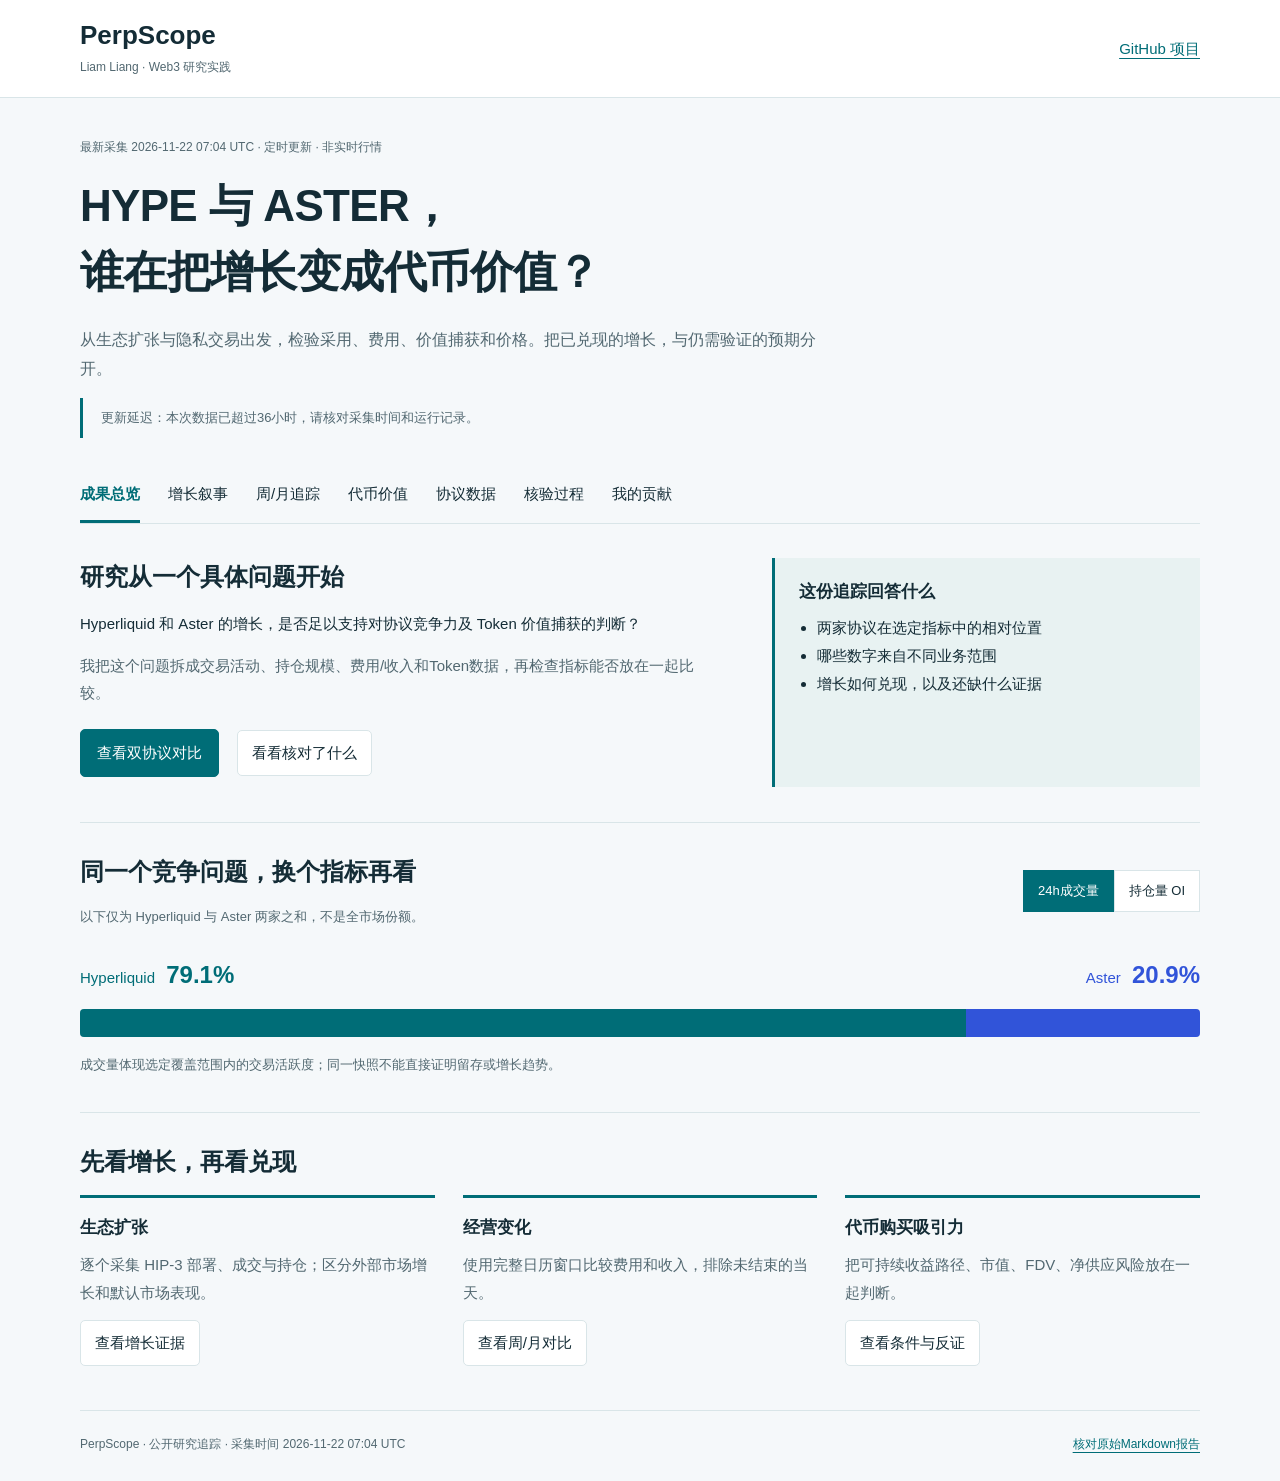
==== commit de116c62: "Update protocol observations and historical comparisons" ====
--- a/docs/index.html
+++ b/docs/index.html
@@ -4,7 +4,7 @@
 small{display:block;color:#526871;font-weight:400;font-size:13px;margin-top:5px}.theses{display:grid;grid-template-columns:1fr 1fr;gap:30px;margin:26px 0}.theses article{padding:22px;border-top:3px solid #006d77;background:#edf3f5}.theses article:nth-child(2){border-color:#3154d9}dl{margin:22px 0}dt{font-size:14px;color:#526871;margin-top:16px}dd{font-size:21px;font-weight:700;margin:4px 0}.spark{width:100%;max-width:400px;fill:#006d77}.verdict{border-left:4px solid #006d77;padding:18px;background:#e7f1f2}.tabs{overflow-x:auto}.tabs button{white-space:nowrap}@media(max-width:700px){.theses{grid-template-columns:1fr}.intro h1{font-size:32px}}
 </style></head><body>
 <header class="top"><a href="#overview" class="brand" data-target="overview">PerpScope<span>Liam Liang · Web3 研究实践</span></a><a href="https://github.com/liamliang0/perpscope-research" target="_blank" rel="noopener noreferrer">GitHub 项目</a></header>
-<main><div class="intro"><p class="date">最新采集 2026-11-21 07:23 UTC · 定时更新 · 非实时行情</p><h1>HYPE 与 ASTER，<br>谁在把增长变成代币价值？</h1><p class="lead">从生态扩张与隐私交易出发，检验采用、费用、价值捕获和价格。把已兑现的增长，与仍需验证的预期分开。</p></div>
+<main><div class="intro"><p class="date">最新采集 2026-11-22 07:04 UTC · 定时更新 · 非实时行情</p><h1>HYPE 与 ASTER，<br>谁在把增长变成代币价值？</h1><p class="lead">从生态扩张与隐私交易出发，检验采用、费用、价值捕获和价格。把已兑现的增长，与仍需验证的预期分开。</p></div>
 <nav class="tabs" aria-label="查看项目"><button data-target="overview" class="active" aria-selected="true">成果总览</button><button data-target="narratives" aria-selected="false">增长叙事</button><button data-target="trends" aria-selected="false">周/月追踪</button><button data-target="valuation" aria-selected="false">代币价值</button><button data-target="comparison" aria-selected="false">协议数据</button><button data-target="quality" aria-selected="false">核验过程</button><button data-target="contribution" aria-selected="false">我的贡献</button></nav>
 <section id="overview" class="panel active"><div class="summary"><div><h2>研究从一个具体问题开始</h2><p>Hyperliquid 和 Aster 的增长，是否足以支持对协议竞争力及 Token 价值捕获的判断？</p><p class="muted">我把这个问题拆成交易活动、持仓规模、费用/收入和Token数据，再检查指标能否放在一起比较。</p><div class="actions"><button class="primary" data-target="comparison">查看双协议对比</button><button data-target="quality">看看核对了什么</button></div></div><aside class="question"><h3>这份追踪回答什么</h3><ul><li>两家协议在选定指标中的相对位置</li><li>哪些数字来自不同业务范围</li><li>增长如何兑现，以及还缺什么证据</li></ul></aside></div>
 <section class="subsection"><div class="chart-heading"><div><h2>同一个竞争问题，换个指标再看</h2><p>以下仅为 Hyperliquid 与 Aster 两家之和，不是全市场份额。</p></div><div class="switch" aria-label="份额指标"><button class="active" data-share="volume" aria-pressed="true">24h成交量</button><button data-share="oi" aria-pressed="false">持仓量 OI</button></div></div><div class="chart" aria-live="polite"><div class="bar-labels"><span>Hyperliquid <b id="share-h"></b></span><span>Aster <b id="share-a"></b></span></div><div class="share-track" role="img" aria-label="双协议份额对比"><div id="bar-h"></div><div id="bar-a"></div></div><p id="share-context"></p></div></section>
@@ -13,8 +13,8 @@
 <p>研究复核：2026-10-19。以下是基于公开证据的研究判断，不是项目方承诺。指标定时更新，路线和机制需要另行复核。</p>
 <div class="theses"><article><h3>HYPE：从交易场所扩展为金融基础设施</h3><p>优先验证 HIP-3 外部市场带来的增量交易、HyperEVM 应用对流动性的复用，以及这些活动最终贡献的净费用。生态扩张是增长路径；“项目多”本身不是代币价值。</p>
 <p><a href="https://hyperliquid.gitbook.io/hyperliquid-docs/hyperliquid-improvement-proposals-hips/hip-3-builder-deployed-perpetuals">HIP-3 官方机制</a> · <a href="https://hyperliquid.gitbook.io/hyperliquid-docs/hyperevm">HyperEVM 官方说明</a></p>
-<dl><dt>有实际成交的 HIP-3 部署 / 发现总数</dt><dd>4 / 10</dd><dt>HIP-3 24h 成交额 / 官方持仓</dt><dd>$6.52B / $4.30B</dd><dt>HIP-3 占默认市场 + HIP-3 成交额</dt><dd>34.4%</dd></dl>
-<p class="note">来源：官方 info API，perpDexs → 逐 dex 的 metaAndAssetCtxs。采集于 2026-11-21T07:23:56.771545+00:00。该份额只在 Hyperliquid 内部计算；不加入上方默认市场的双协议成交量份额。部署存在不等于采用；零成交不会计为活跃。HIP-3 收入占比、HyperEVM 非重复 TVL和留存：N/A。</p>
+<dl><dt>有实际成交的 HIP-3 部署 / 发现总数</dt><dd>4 / 10</dd><dt>HIP-3 24h 成交额 / 官方持仓</dt><dd>$828.23M / $4.39B</dd><dt>HIP-3 占默认市场 + HIP-3 成交额</dt><dd>14.3%</dd></dl>
+<p class="note">来源：官方 info API，perpDexs → 逐 dex 的 metaAndAssetCtxs。采集于 2026-11-22T07:04:12.676156+00:00。该份额只在 Hyperliquid 内部计算；不加入上方默认市场的双协议成交量份额。部署存在不等于采用；零成交不会计为活跃。HIP-3 收入占比、HyperEVM 非重复 TVL和留存：N/A。</p>
 <p><b>前景判断：</b>已有外部部署与实际成交支撑，验证下一步是持续性和净收入贡献。增长模式减费、部署者分成可能让交易额扩张快于 HYPE 回购需求；不能按成交量等比例估算收益。</p></article>
 <article><h3>ASTER：隐私交易差异化，加上自有链和市场扩展</h3><p>隐私是较明确的产品差异，但不是唯一增长点；Aster Chain、开放上币和 TradFi 市场也在扩展交易品类与分发。这里优先检验：隐私是否吸引可留存、愿意付费的增量交易者。</p>
 <p><a href="https://docs.asterdex.com/trading/perpetuals/order-types/hidden-order-and-hidden-position">Hidden Order / Position</a> · <a href="https://docs.asterdex.com/aster-chain/overview">链与隐私机制</a> · <a href="https://docs.asterdex.com/overview/roadmap">官方路线</a></p>
@@ -24,13 +24,13 @@
 <h3>如何判断“发展程度”，而不是凭感觉打分</h3><div class="table-wrap"><table><thead><tr><th>证据层</th><th>HYPE 生态扩张</th><th>ASTER 隐私增长</th></tr></thead><tbody>
 <tr><th>机制与产品</th><td>官方架构 + API 部署记录</td><td>官方机制 + 使用教程；独立验证仍需补充</td></tr>
 <tr><th>实际采用</th><td>可量化外部市场成交、OI和集中度</td><td>未取得隐私专属采用数据，不能量化完成度</td></tr>
-<tr><th>可持续增量经济利益</th><td>HIP-3 净费用与回购贡献待拆分</td><td>隐私增量收入、成本及留存待拆分</td></tr></tbody></table></div><p class="note">集中度检查：xyz 占本次 HIP-3 成交额 97.7%。外部市场增长仍可能依赖少数部署，不能直接认定生态已充分多元化。</p></section><section id="trends" class="panel" hidden><h2>一天、一周、一个月：增长有没有兑现？</h2><p>费用/收入：最近完整 UTC 日、7 日、30 日，分别对比前一个等长周期；不纳入未结束的当天。价格：CoinGecko 滚动变化率。两类窗口不同，不混算。</p><h3>永续业务费用</h3><div class="table-wrap"><table><thead><tr><th>周期 / 截止日期</th><th>Hyperliquid 本期 / 环比</th><th>Aster 本期 / 环比</th></tr></thead><tbody><tr><th>1日<small>2026-11-20 → 2026-11-20</small></th><td>$5.50M<small>+36.5%</small></td><td>$263.93K<small>+27.5%</small></td></tr><tr><th>7日<small>2026-11-14 → 2026-11-20</small></th><td>$27.72M<small>+42.0%</small></td><td>$1.48M<small>+54.6%</small></td></tr><tr><th>30日<small>2026-10-22 → 2026-11-20</small></th><td>$95.45M<small>+18.8%</small></td><td>$4.69M<small>+13.3%</small></td></tr></tbody></table></div><h3>永续业务收入</h3><div class="table-wrap"><table><thead><tr><th>周期 / 截止日期</th><th>Hyperliquid 本期 / 环比</th><th>Aster 本期 / 环比</th></tr></thead><tbody><tr><th>1日<small>2026-11-20 → 2026-11-20</small></th><td>$4.18M<small>+37.6%</small></td><td>N/A<small>N/A</small></td></tr><tr><th>7日<small>2026-11-14 → 2026-11-20</small></th><td>$21.21M<small>+41.5%</small></td><td>N/A<small>N/A</small></td></tr><tr><th>30日<small>2026-10-22 → 2026-11-20</small></th><td>$73.16M<small>+13.0%</small></td><td>N/A<small>N/A</small></td></tr></tbody></table></div><h3>Token 价格变化</h3><div class="table-wrap"><table><thead><tr><th>滚动周期</th><th>HYPE</th><th>ASTER</th></tr></thead><tbody><tr><th>24小时</th><td>-10.5%</td><td>-3.3%</td></tr><tr><th>7日</th><td>-15.7%</td><td>-24.4%</td></tr><tr><th>30日</th><td>-25.5%</td><td>-32.2%</td></tr></tbody></table></div><p class="note">7/30日成交量：付费历史端点未接入；连续每日官方快照积累后才显示日采样估算，并明确标记。费用/收入历史来自其独立数据集，不反推成交量。OI变化等待同口径本地观测。</p><h3>最近60个完整日的费用轨迹</h3><div class="review-grid"><div><h3>Hyperliquid</h3><svg class="spark" viewBox="0 0 300 84" role="img" aria-label="Hyperliquid每日费用"><rect x="0" y="38.07" width="4" height="41.93"><title>2026-09-22: $3.44M</title></rect><rect x="5" y="41.12" width="4" height="38.88"><title>2026-09-23: $3.19M</title></rect><rect x="10" y="31.26" width="4" height="48.74"><title>2026-09-24: $4M</title></rect><rect x="15" y="44.50" width="4" height="35.50"><title>2026-09-25: $2.91M</title></rect><rect x="20" y="59.81" width="4" height="20.19"><title>2026-09-26: $1.66M</title></rect><rect x="25" y="53.01" width="4" height="26.99"><title>2026-09-27: $2.21M</title></rect><rect x="30" y="43.53" width="4" height="36.47"><title>2026-09-28: $2.99M</title></rect><rect x="35" y="44.81" width="4" height="35.19"><title>2026-09-29: $2.89M</title></rect><rect x="40" y="54.08" width="4" height="25.92"><title>2026-09-30: $2.13M</title></rect><rect x="45" y="51.23" width="4" height="28.77"><title>2026-10-01: $2.36M</title></rect><rect x="50" y="31.83" width="4" height="48.17"><title>2026-10-02: $3.95M</title></rect><rect x="55" y="63.36" width="4" height="16.64"><title>2026-10-03: $1.37M</title></rect><rect x="60" y="59.18" width="4" height="20.82"><title>2026-10-04: $1.71M</title></rect><rect x="65" y="43.96" width="4" height="36.04"><title>2026-10-05: $2.96M</title></rect><rect x="70" y="50.79" width="4" height="29.21"><title>2026-10-06: $2.40M</title></rect><rect x="75" y="38.23" width="4" height="41.77"><title>2026-10-07: $3.43M</title></rect><rect x="80" y="43.16" width="4" height="36.84"><title>2026-10-08: $3.02M</title></rect><rect x="85" y="54.82" width="4" height="25.18"><title>2026-10-09: $2.07M</title></rect><rect x="90" y="61.10" width="4" height="18.90"><title>2026-10-10: $1.55M</title></rect><rect x="95" y="56.68" width="4" height="23.32"><title>2026-10-11: $1.91M</title></rect><rect x="100" y="46.19" width="4" height="33.81"><title>2026-10-12: $2.77M</title></rect><rect x="105" y="47.48" width="4" height="32.52"><title>2026-10-13: $2.67M</title></rect><rect x="110" y="39.51" width="4" height="40.49"><title>2026-10-14: $3.32M</title></rect><rect x="115" y="27.16" width="4" height="52.84"><title>2026-10-15: $4.34M</title></rect><rect x="120" y="43.13" width="4" height="36.87"><title>2026-10-16: $3.03M</title></rect><rect x="125" y="61.45" width="4" height="18.55"><title>2026-10-17: $1.52M</title></rect><rect x="130" y="52.18" width="4" height="27.82"><title>2026-10-18: $2.28M</title></rect><rect x="135" y="50.62" width="4" height="29.38"><title>2026-10-19: $2.41M</title></rect><rect x="140" y="43.76" width="4" height="36.24"><title>2026-10-20: $2.97M</title></rect><rect x="145" y="45.14" width="4" height="34.86"><title>2026-10-21: $2.86M</title></rect><rect x="150" y="37.32" width="4" height="42.68"><title>2026-10-22: $3.50M</title></rect><rect x="155" y="50.18" width="4" height="29.82"><title>2026-10-23: $2.45M</title></rect><rect x="160" y="49.61" width="4" height="30.39"><title>2026-10-24: $2.49M</title></rect><rect x="165" y="59.36" width="4" height="20.64"><title>2026-10-25: $1.69M</title></rect><rect x="170" y="46.70" width="4" height="33.30"><title>2026-10-26: $2.73M</title></rect><rect x="175" y="54.84" width="4" height="25.16"><title>2026-10-27: $2.07M</title></rect><rect x="180" y="45.62" width="4" height="34.38"><title>2026-10-28: $2.82M</title></rect><rect x="185" y="6.00" width="4" height="74.00"><title>2026-10-29: $6.07M</title></rect><rect x="190" y="22.95" width="4" height="57.05"><title>2026-10-30: $4.68M</title></rect><rect x="195" y="62.95" width="4" height="17.05"><title>2026-10-31: $1.40M</title></rect><rect x="200" y="61.93" width="4" height="18.07"><title>2026-11-01: $1.48M</title></rect><rect x="205" y="42.27" width="4" height="37.73"><title>2026-11-02: $3.10M</title></rect><rect x="210" y="48.44" width="4" height="31.56"><title>2026-11-03: $2.59M</title></rect><rect x="215" y="21.78" width="4" height="58.22"><title>2026-11-04: $4.78M</title></rect><rect x="220" y="36.26" width="4" height="43.74"><title>2026-11-05: $3.59M</title></rect><rect x="225" y="46.22" width="4" height="33.78"><title>2026-11-06: $2.77M</title></rect><rect x="230" y="66.00" width="4" height="14.00"><title>2026-11-07: $1.15M</title></rect><rect x="235" y="53.34" width="4" height="26.66"><title>2026-11-08: $2.19M</title></rect><rect x="240" y="40.27" width="4" height="39.73"><title>2026-11-09: $3.26M</title></rect><rect x="245" y="41.16" width="4" height="38.84"><title>2026-11-10: $3.19M</title></rect><rect x="250" y="45.86" width="4" height="34.14"><title>2026-11-11: $2.80M</title></rect><rect x="255" y="47.02" width="4" height="32.98"><title>2026-11-12: $2.71M</title></rect><rect x="260" y="28.56" width="4" height="51.44"><title>2026-11-13: $4.22M</title></rect><rect x="265" y="22.85" width="4" height="57.15"><title>2026-11-14: $4.69M</title></rect><rect x="270" y="34.67" width="4" height="45.33"><title>2026-11-15: $3.72M</title></rect><rect x="275" y="39.61" width="4" height="40.39"><title>2026-11-16: $3.31M</title></rect><rect x="280" y="38.78" width="4" height="41.22"><title>2026-11-17: $3.38M</title></rect><rect x="285" y="42.32" width="4" height="37.68"><title>2026-11-18: $3.09M</title></rect><rect x="290" y="30.96" width="4" height="49.04"><title>2026-11-19: $4.02M</title></rect><rect x="295" y="13.04" width="4" height="66.96"><title>2026-11-20: $5.50M</title></rect></svg><small>2026-09-22 → 2026-11-20；独立纵轴峰值 $6.07M</small></div><div><h3>Aster</h3><svg class="spark" viewBox="0 0 300 84" role="img" aria-label="Aster每日费用"><rect x="0" y="28.06" width="4" height="51.94"><title>2026-09-22: $188.61K</title></rect><rect x="5" y="21.64" width="4" height="58.36"><title>2026-09-23: $211.94K</title></rect><rect x="10" y="37.50" width="4" height="42.50"><title>2026-09-24: $154.33K</title></rect><rect x="15" y="47.05" width="4" height="32.95"><title>2026-09-25: $119.67K</title></rect><rect x="20" y="57.37" width="4" height="22.63"><title>2026-09-26: $82.17K</title></rect><rect x="25" y="60.64" width="4" height="19.36"><title>2026-09-27: $70.31K</title></rect><rect x="30" y="36.86" width="4" height="43.14"><title>2026-09-28: $156.66K</title></rect><rect x="35" y="40.75" width="4" height="39.25"><title>2026-09-29: $142.53K</title></rect><rect x="40" y="38.99" width="4" height="41.01"><title>2026-09-30: $148.94K</title></rect><rect x="45" y="39.06" width="4" height="40.94"><title>2026-10-01: $148.66K</title></rect><rect x="50" y="18.54" width="4" height="61.46"><title>2026-10-02: $223.21K</title></rect><rect x="55" y="59.66" width="4" height="20.34"><title>2026-10-03: $73.86K</title></rect><rect x="60" y="61.18" width="4" height="18.82"><title>2026-10-04: $68.36K</title></rect><rect x="65" y="38.46" width="4" height="41.54"><title>2026-10-05: $150.84K</title></rect><rect x="70" y="49.54" width="4" height="30.46"><title>2026-10-06: $110.62K</title></rect><rect x="75" y="36.49" width="4" height="43.51"><title>2026-10-07: $158K</title></rect><rect x="80" y="13.90" width="4" height="66.10"><title>2026-10-08: $240.04K</title></rect><rect x="85" y="39.83" width="4" height="40.17"><title>2026-10-09: $145.87K</title></rect><rect x="90" y="64.69" width="4" height="15.31"><title>2026-10-10: $55.59K</title></rect><rect x="95" y="57.48" width="4" height="22.52"><title>2026-10-11: $81.77K</title></rect><rect x="100" y="38.35" width="4" height="41.65"><title>2026-10-12: $151.27K</title></rect><rect x="105" y="29.97" width="4" height="50.03"><title>2026-10-13: $181.70K</title></rect><rect x="110" y="33.05" width="4" height="46.95"><title>2026-10-14: $170.49K</title></rect><rect x="115" y="18.67" width="4" height="61.33"><title>2026-10-15: $222.73K</title></rect><rect x="120" y="39.83" width="4" height="40.17"><title>2026-10-16: $145.87K</title></rect><rect x="125" y="67.09" width="4" height="12.91"><title>2026-10-17: $46.87K</title></rect><rect x="130" y="55.89" width="4" height="24.11"><title>2026-10-18: $87.55K</title></rect><rect x="135" y="45.89" width="4" height="34.11"><title>2026-10-19: $123.86K</title></rect><rect x="140" y="44.08" width="4" height="35.92"><title>2026-10-20: $130.43K</title></rect><rect x="145" y="37.98" width="4" height="42.02"><title>2026-10-21: $152.59K</title></rect><rect x="150" y="34.01" width="4" height="45.99"><title>2026-10-22: $167.01K</title></rect><rect x="155" y="41.27" width="4" height="38.73"><title>2026-10-23: $140.64K</title></rect><rect x="160" y="48.55" width="4" height="31.45"><title>2026-10-24: $114.21K</title></rect><rect x="165" y="60.10" width="4" height="19.90"><title>2026-10-25: $72.27K</title></rect><rect x="170" y="37.98" width="4" height="42.02"><title>2026-10-26: $152.59K</title></rect><rect x="175" y="49.87" width="4" height="30.13"><title>2026-10-27: $109.40K</title></rect><rect x="180" y="45.58" width="4" height="34.42"><title>2026-10-28: $125K</title></rect><rect x="185" y="26.64" width="4" height="53.36"><title>2026-10-29: $193.78K</title></rect><rect x="190" y="20.43" width="4" height="59.57"><title>2026-10-30: $216.34K</title></rect><rect x="195" y="66.18" width="4" height="13.82"><title>2026-10-31: $50.18K</title></rect><rect x="200" y="66.97" width="4" height="13.03"><title>2026-11-01: $47.31K</title></rect><rect x="205" y="39.19" width="4" height="40.81"><title>2026-11-02: $148.20K</title></rect><rect x="210" y="48.27" width="4" height="31.73"><title>2026-11-03: $115.22K</title></rect><rect x="215" y="14.81" width="4" height="65.19"><title>2026-11-04: $236.75K</title></rect><rect x="220" y="21.10" width="4" height="58.90"><title>2026-11-05: $213.88K</title></rect><rect x="225" y="35.10" width="4" height="44.90"><title>2026-11-06: $163.07K</title></rect><rect x="230" y="68.51" width="4" height="11.49"><title>2026-11-07: $41.73K</title></rect><rect x="235" y="61.05" width="4" height="18.95"><title>2026-11-08: $68.80K</title></rect><rect x="240" y="25.18" width="4" height="54.82"><title>2026-11-09: $199.09K</title></rect><rect x="245" y="35.73" width="4" height="44.27"><title>2026-11-10: $160.78K</title></rect><rect x="250" y="46.35" width="4" height="33.65"><title>2026-11-11: $122.22K</title></rect><rect x="255" y="37.28" width="4" height="42.72"><title>2026-11-12: $155.14K</title></rect><rect x="260" y="23.20" width="4" height="56.80"><title>2026-11-13: $206.29K</title></rect><rect x="265" y="25.96" width="4" height="54.04"><title>2026-11-14: $196.25K</title></rect><rect x="270" y="6.00" width="4" height="74.00"><title>2026-11-15: $268.74K</title></rect><rect x="275" y="27.37" width="4" height="52.63"><title>2026-11-16: $191.12K</title></rect><rect x="280" y="34.79" width="4" height="45.21"><title>2026-11-17: $164.18K</title></rect><rect x="285" y="29.40" width="4" height="50.60"><title>2026-11-18: $183.74K</title></rect><rect x="290" y="22.98" width="4" height="57.02"><title>2026-11-19: $207.08K</title></rect><rect x="295" y="7.32" width="4" height="72.68"><title>2026-11-20: $263.93K</title></rect></svg><small>2026-09-22 → 2026-11-20；独立纵轴峰值 $268.74K</small></div></div></section><section id="valuation" class="panel" hidden><h2>落到代币：好业务是否已经是好价格？</h2><p>排序标准：经营兑现的证据、估值负担、增长可选性。以下是条件性研究判断；不把叙事强弱直接转成目标价或收益概率。</p><div class="table-wrap"><table><thead><tr><th>观察项</th><th>HYPE</th><th>ASTER</th></tr></thead><tbody><tr><th>现价</th><td>$58.76</td><td>$0.48</td></tr><tr><th>流通市值</th><td>$13.96B</td><td>$1.23B</td></tr><tr><th>FDV</th><td>$55.80B</td><td>$3.72B</td></tr><tr><th>近30日持有人收益：范围不同</th><td>$73.16M</td><td>$2.84M</td></tr><tr><th>近30日持有人收益 ×12 / 流通市值</th><td>6.29%</td><td>2.77%</td></tr><tr><th>近30日持有人收益 ×12 / FDV</th><td>1.57%</td><td>0.92%</td></tr><tr><th>指标范围</th><td>Hyperliquid Perps-linked</td><td>Aster parent / token</td></tr></tbody></table></div><p class="note">年化仅为最近30日重复12次的诊断，不是 APY、现金分红或可直接比较的 PE。两边范围不同，不能据此说投资价值相差某个倍数。市值/FDV差距不等于未来12个月解锁量；净新增流通、回购和销毁需另外核对。</p><h3>本期可验证的经营比较</h3><p>相同完整周期内，7日费用环比：HYPE +42.0%，ASTER +54.6%；30日费用环比：+18.8% / +13.3%。这是总业务变动，不能直接归因于某一个叙事。</p><div class="theses"><article><h3>HYPE：兑现证据更容易核验，价格仍要过关</h3><p>Assistance Fund 将相关费用兑换为 HYPE 并销毁；费用并非全部归该基金，部署者和 HLP 也参与分配。生态交易扩张是否提高净回购，需要结合费率与分成验证。</p><p><a href="https://hyperliquid.gitbook.io/hyperliquid-docs/trading/fees">费用与销毁机制</a></p><p><b>更有吸引力的条件：</b>新增市场持续贡献净费用、收入增长超过估值扩张、销毁与解锁后的净供应改善。</p><p><b>推翻条件：</b>外部交易高度集中且收入转化持续走弱，或者当前价格已隐含过高增长。</p></article>
+<tr><th>可持续增量经济利益</th><td>HIP-3 净费用与回购贡献待拆分</td><td>隐私增量收入、成本及留存待拆分</td></tr></tbody></table></div><p class="note">集中度检查：xyz 占本次 HIP-3 成交额 95.6%。外部市场增长仍可能依赖少数部署，不能直接认定生态已充分多元化。</p></section><section id="trends" class="panel" hidden><h2>一天、一周、一个月：增长有没有兑现？</h2><p>费用/收入：最近完整 UTC 日、7 日、30 日，分别对比前一个等长周期；不纳入未结束的当天。价格：CoinGecko 滚动变化率。两类窗口不同，不混算。</p><h3>永续业务费用</h3><div class="table-wrap"><table><thead><tr><th>周期 / 截止日期</th><th>Hyperliquid 本期 / 环比</th><th>Aster 本期 / 环比</th></tr></thead><tbody><tr><th>1日<small>2026-11-21 → 2026-11-21</small></th><td>$4.02M<small>-26.8%</small></td><td>$197.61K<small>-25.1%</small></td></tr><tr><th>7日<small>2026-11-15 → 2026-11-21</small></th><td>$27.05M<small>+17.3%</small></td><td>$1.48M<small>+33.2%</small></td></tr><tr><th>30日<small>2026-10-23 → 2026-11-21</small></th><td>$95.97M<small>+19.4%</small></td><td>$4.73M<small>+14.6%</small></td></tr></tbody></table></div><h3>永续业务收入</h3><div class="table-wrap"><table><thead><tr><th>周期 / 截止日期</th><th>Hyperliquid 本期 / 环比</th><th>Aster 本期 / 环比</th></tr></thead><tbody><tr><th>1日<small>2026-11-21 → 2026-11-21</small></th><td>$3.13M<small>-25.2%</small></td><td>N/A<small>N/A</small></td></tr><tr><th>7日<small>2026-11-15 → 2026-11-21</small></th><td>$20.57M<small>+15.8%</small></td><td>N/A<small>N/A</small></td></tr><tr><th>30日<small>2026-10-23 → 2026-11-21</small></th><td>$73.60M<small>+13.8%</small></td><td>N/A<small>N/A</small></td></tr></tbody></table></div><h3>Token 价格变化</h3><div class="table-wrap"><table><thead><tr><th>滚动周期</th><th>HYPE</th><th>ASTER</th></tr></thead><tbody><tr><th>24小时</th><td>+2.7%</td><td>+1.5%</td></tr><tr><th>7日</th><td>-8.4%</td><td>-6.1%</td></tr><tr><th>30日</th><td>-23.1%</td><td>-30.2%</td></tr></tbody></table></div><p class="note">7/30日成交量：付费历史端点未接入；连续每日官方快照积累后才显示日采样估算，并明确标记。费用/收入历史来自其独立数据集，不反推成交量。OI变化等待同口径本地观测。</p><h3>最近60个完整日的费用轨迹</h3><div class="review-grid"><div><h3>Hyperliquid</h3><svg class="spark" viewBox="0 0 300 84" role="img" aria-label="Hyperliquid每日费用"><rect x="0" y="41.12" width="4" height="38.88"><title>2026-09-23: $3.19M</title></rect><rect x="5" y="31.26" width="4" height="48.74"><title>2026-09-24: $4M</title></rect><rect x="10" y="44.50" width="4" height="35.50"><title>2026-09-25: $2.91M</title></rect><rect x="15" y="59.81" width="4" height="20.19"><title>2026-09-26: $1.66M</title></rect><rect x="20" y="53.01" width="4" height="26.99"><title>2026-09-27: $2.21M</title></rect><rect x="25" y="43.53" width="4" height="36.47"><title>2026-09-28: $2.99M</title></rect><rect x="30" y="44.81" width="4" height="35.19"><title>2026-09-29: $2.89M</title></rect><rect x="35" y="54.08" width="4" height="25.92"><title>2026-09-30: $2.13M</title></rect><rect x="40" y="51.23" width="4" height="28.77"><title>2026-10-01: $2.36M</title></rect><rect x="45" y="31.83" width="4" height="48.17"><title>2026-10-02: $3.95M</title></rect><rect x="50" y="63.36" width="4" height="16.64"><title>2026-10-03: $1.37M</title></rect><rect x="55" y="59.18" width="4" height="20.82"><title>2026-10-04: $1.71M</title></rect><rect x="60" y="43.96" width="4" height="36.04"><title>2026-10-05: $2.96M</title></rect><rect x="65" y="50.79" width="4" height="29.21"><title>2026-10-06: $2.40M</title></rect><rect x="70" y="38.23" width="4" height="41.77"><title>2026-10-07: $3.43M</title></rect><rect x="75" y="43.16" width="4" height="36.84"><title>2026-10-08: $3.02M</title></rect><rect x="80" y="54.82" width="4" height="25.18"><title>2026-10-09: $2.07M</title></rect><rect x="85" y="61.10" width="4" height="18.90"><title>2026-10-10: $1.55M</title></rect><rect x="90" y="56.68" width="4" height="23.32"><title>2026-10-11: $1.91M</title></rect><rect x="95" y="46.19" width="4" height="33.81"><title>2026-10-12: $2.77M</title></rect><rect x="100" y="47.48" width="4" height="32.52"><title>2026-10-13: $2.67M</title></rect><rect x="105" y="39.51" width="4" height="40.49"><title>2026-10-14: $3.32M</title></rect><rect x="110" y="27.16" width="4" height="52.84"><title>2026-10-15: $4.34M</title></rect><rect x="115" y="43.13" width="4" height="36.87"><title>2026-10-16: $3.03M</title></rect><rect x="120" y="61.45" width="4" height="18.55"><title>2026-10-17: $1.52M</title></rect><rect x="125" y="52.18" width="4" height="27.82"><title>2026-10-18: $2.28M</title></rect><rect x="130" y="50.62" width="4" height="29.38"><title>2026-10-19: $2.41M</title></rect><rect x="135" y="43.76" width="4" height="36.24"><title>2026-10-20: $2.97M</title></rect><rect x="140" y="45.14" width="4" height="34.86"><title>2026-10-21: $2.86M</title></rect><rect x="145" y="37.32" width="4" height="42.68"><title>2026-10-22: $3.50M</title></rect><rect x="150" y="50.18" width="4" height="29.82"><title>2026-10-23: $2.45M</title></rect><rect x="155" y="49.61" width="4" height="30.39"><title>2026-10-24: $2.49M</title></rect><rect x="160" y="59.36" width="4" height="20.64"><title>2026-10-25: $1.69M</title></rect><rect x="165" y="46.70" width="4" height="33.30"><title>2026-10-26: $2.73M</title></rect><rect x="170" y="54.84" width="4" height="25.16"><title>2026-10-27: $2.07M</title></rect><rect x="175" y="45.62" width="4" height="34.38"><title>2026-10-28: $2.82M</title></rect><rect x="180" y="6.00" width="4" height="74.00"><title>2026-10-29: $6.07M</title></rect><rect x="185" y="22.95" width="4" height="57.05"><title>2026-10-30: $4.68M</title></rect><rect x="190" y="62.95" width="4" height="17.05"><title>2026-10-31: $1.40M</title></rect><rect x="195" y="61.93" width="4" height="18.07"><title>2026-11-01: $1.48M</title></rect><rect x="200" y="42.27" width="4" height="37.73"><title>2026-11-02: $3.10M</title></rect><rect x="205" y="48.44" width="4" height="31.56"><title>2026-11-03: $2.59M</title></rect><rect x="210" y="21.78" width="4" height="58.22"><title>2026-11-04: $4.78M</title></rect><rect x="215" y="36.26" width="4" height="43.74"><title>2026-11-05: $3.59M</title></rect><rect x="220" y="46.22" width="4" height="33.78"><title>2026-11-06: $2.77M</title></rect><rect x="225" y="66.00" width="4" height="14.00"><title>2026-11-07: $1.15M</title></rect><rect x="230" y="53.34" width="4" height="26.66"><title>2026-11-08: $2.19M</title></rect><rect x="235" y="40.27" width="4" height="39.73"><title>2026-11-09: $3.26M</title></rect><rect x="240" y="41.16" width="4" height="38.84"><title>2026-11-10: $3.19M</title></rect><rect x="245" y="45.86" width="4" height="34.14"><title>2026-11-11: $2.80M</title></rect><rect x="250" y="47.02" width="4" height="32.98"><title>2026-11-12: $2.71M</title></rect><rect x="255" y="28.56" width="4" height="51.44"><title>2026-11-13: $4.22M</title></rect><rect x="260" y="22.85" width="4" height="57.15"><title>2026-11-14: $4.69M</title></rect><rect x="265" y="34.67" width="4" height="45.33"><title>2026-11-15: $3.72M</title></rect><rect x="270" y="39.61" width="4" height="40.39"><title>2026-11-16: $3.31M</title></rect><rect x="275" y="38.78" width="4" height="41.22"><title>2026-11-17: $3.38M</title></rect><rect x="280" y="42.32" width="4" height="37.68"><title>2026-11-18: $3.09M</title></rect><rect x="285" y="30.96" width="4" height="49.04"><title>2026-11-19: $4.02M</title></rect><rect x="290" y="13.04" width="4" height="66.96"><title>2026-11-20: $5.50M</title></rect><rect x="295" y="30.99" width="4" height="49.01"><title>2026-11-21: $4.02M</title></rect></svg><small>2026-09-23 → 2026-11-21；独立纵轴峰值 $6.07M</small></div><div><h3>Aster</h3><svg class="spark" viewBox="0 0 300 84" role="img" aria-label="Aster每日费用"><rect x="0" y="21.64" width="4" height="58.36"><title>2026-09-23: $211.94K</title></rect><rect x="5" y="37.50" width="4" height="42.50"><title>2026-09-24: $154.33K</title></rect><rect x="10" y="47.05" width="4" height="32.95"><title>2026-09-25: $119.67K</title></rect><rect x="15" y="57.37" width="4" height="22.63"><title>2026-09-26: $82.17K</title></rect><rect x="20" y="60.64" width="4" height="19.36"><title>2026-09-27: $70.31K</title></rect><rect x="25" y="36.86" width="4" height="43.14"><title>2026-09-28: $156.66K</title></rect><rect x="30" y="40.75" width="4" height="39.25"><title>2026-09-29: $142.53K</title></rect><rect x="35" y="38.99" width="4" height="41.01"><title>2026-09-30: $148.94K</title></rect><rect x="40" y="39.06" width="4" height="40.94"><title>2026-10-01: $148.66K</title></rect><rect x="45" y="18.54" width="4" height="61.46"><title>2026-10-02: $223.21K</title></rect><rect x="50" y="59.66" width="4" height="20.34"><title>2026-10-03: $73.86K</title></rect><rect x="55" y="61.18" width="4" height="18.82"><title>2026-10-04: $68.36K</title></rect><rect x="60" y="38.46" width="4" height="41.54"><title>2026-10-05: $150.84K</title></rect><rect x="65" y="49.54" width="4" height="30.46"><title>2026-10-06: $110.62K</title></rect><rect x="70" y="36.49" width="4" height="43.51"><title>2026-10-07: $158K</title></rect><rect x="75" y="13.90" width="4" height="66.10"><title>2026-10-08: $240.04K</title></rect><rect x="80" y="39.83" width="4" height="40.17"><title>2026-10-09: $145.87K</title></rect><rect x="85" y="64.69" width="4" height="15.31"><title>2026-10-10: $55.59K</title></rect><rect x="90" y="57.48" width="4" height="22.52"><title>2026-10-11: $81.77K</title></rect><rect x="95" y="38.35" width="4" height="41.65"><title>2026-10-12: $151.27K</title></rect><rect x="100" y="29.97" width="4" height="50.03"><title>2026-10-13: $181.70K</title></rect><rect x="105" y="33.05" width="4" height="46.95"><title>2026-10-14: $170.49K</title></rect><rect x="110" y="18.67" width="4" height="61.33"><title>2026-10-15: $222.73K</title></rect><rect x="115" y="39.83" width="4" height="40.17"><title>2026-10-16: $145.87K</title></rect><rect x="120" y="67.09" width="4" height="12.91"><title>2026-10-17: $46.87K</title></rect><rect x="125" y="55.89" width="4" height="24.11"><title>2026-10-18: $87.55K</title></rect><rect x="130" y="45.89" width="4" height="34.11"><title>2026-10-19: $123.86K</title></rect><rect x="135" y="44.08" width="4" height="35.92"><title>2026-10-20: $130.43K</title></rect><rect x="140" y="37.98" width="4" height="42.02"><title>2026-10-21: $152.59K</title></rect><rect x="145" y="34.01" width="4" height="45.99"><title>2026-10-22: $167.01K</title></rect><rect x="150" y="41.27" width="4" height="38.73"><title>2026-10-23: $140.64K</title></rect><rect x="155" y="48.55" width="4" height="31.45"><title>2026-10-24: $114.21K</title></rect><rect x="160" y="60.10" width="4" height="19.90"><title>2026-10-25: $72.27K</title></rect><rect x="165" y="37.98" width="4" height="42.02"><title>2026-10-26: $152.59K</title></rect><rect x="170" y="49.87" width="4" height="30.13"><title>2026-10-27: $109.40K</title></rect><rect x="175" y="45.58" width="4" height="34.42"><title>2026-10-28: $125K</title></rect><rect x="180" y="26.64" width="4" height="53.36"><title>2026-10-29: $193.78K</title></rect><rect x="185" y="20.43" width="4" height="59.57"><title>2026-10-30: $216.34K</title></rect><rect x="190" y="66.18" width="4" height="13.82"><title>2026-10-31: $50.18K</title></rect><rect x="195" y="66.97" width="4" height="13.03"><title>2026-11-01: $47.31K</title></rect><rect x="200" y="39.19" width="4" height="40.81"><title>2026-11-02: $148.20K</title></rect><rect x="205" y="48.27" width="4" height="31.73"><title>2026-11-03: $115.22K</title></rect><rect x="210" y="14.81" width="4" height="65.19"><title>2026-11-04: $236.75K</title></rect><rect x="215" y="21.10" width="4" height="58.90"><title>2026-11-05: $213.88K</title></rect><rect x="220" y="35.10" width="4" height="44.90"><title>2026-11-06: $163.07K</title></rect><rect x="225" y="68.51" width="4" height="11.49"><title>2026-11-07: $41.73K</title></rect><rect x="230" y="61.05" width="4" height="18.95"><title>2026-11-08: $68.80K</title></rect><rect x="235" y="25.18" width="4" height="54.82"><title>2026-11-09: $199.09K</title></rect><rect x="240" y="35.73" width="4" height="44.27"><title>2026-11-10: $160.78K</title></rect><rect x="245" y="46.35" width="4" height="33.65"><title>2026-11-11: $122.22K</title></rect><rect x="250" y="37.28" width="4" height="42.72"><title>2026-11-12: $155.14K</title></rect><rect x="255" y="23.20" width="4" height="56.80"><title>2026-11-13: $206.29K</title></rect><rect x="260" y="25.96" width="4" height="54.04"><title>2026-11-14: $196.25K</title></rect><rect x="265" y="6.00" width="4" height="74.00"><title>2026-11-15: $268.74K</title></rect><rect x="270" y="27.37" width="4" height="52.63"><title>2026-11-16: $191.12K</title></rect><rect x="275" y="34.79" width="4" height="45.21"><title>2026-11-17: $164.18K</title></rect><rect x="280" y="29.40" width="4" height="50.60"><title>2026-11-18: $183.74K</title></rect><rect x="285" y="22.98" width="4" height="57.02"><title>2026-11-19: $207.08K</title></rect><rect x="290" y="7.32" width="4" height="72.68"><title>2026-11-20: $263.93K</title></rect><rect x="295" y="25.59" width="4" height="54.41"><title>2026-11-21: $197.61K</title></rect></svg><small>2026-09-23 → 2026-11-21；独立纵轴峰值 $268.74K</small></div></div></section><section id="valuation" class="panel" hidden><h2>落到代币：好业务是否已经是好价格？</h2><p>排序标准：经营兑现的证据、估值负担、增长可选性。以下是条件性研究判断；不把叙事强弱直接转成目标价或收益概率。</p><div class="table-wrap"><table><thead><tr><th>观察项</th><th>HYPE</th><th>ASTER</th></tr></thead><tbody><tr><th>现价</th><td>$60.01</td><td>$0.49</td></tr><tr><th>流通市值</th><td>$14.26B</td><td>$1.26B</td></tr><tr><th>FDV</th><td>$56.99B</td><td>$3.80B</td></tr><tr><th>近30日持有人收益：范围不同</th><td>$73.60M</td><td>$2.76M</td></tr><tr><th>近30日持有人收益 ×12 / 流通市值</th><td>6.19%</td><td>2.64%</td></tr><tr><th>近30日持有人收益 ×12 / FDV</th><td>1.55%</td><td>0.87%</td></tr><tr><th>指标范围</th><td>Hyperliquid Perps-linked</td><td>Aster parent / token</td></tr></tbody></table></div><p class="note">年化仅为最近30日重复12次的诊断，不是 APY、现金分红或可直接比较的 PE。两边范围不同，不能据此说投资价值相差某个倍数。市值/FDV差距不等于未来12个月解锁量；净新增流通、回购和销毁需另外核对。</p><h3>本期可验证的经营比较</h3><p>相同完整周期内，7日费用环比：HYPE +17.3%，ASTER +33.2%；30日费用环比：+19.4% / +14.6%。这是总业务变动，不能直接归因于某一个叙事。</p><div class="theses"><article><h3>HYPE：兑现证据更容易核验，价格仍要过关</h3><p>Assistance Fund 将相关费用兑换为 HYPE 并销毁；费用并非全部归该基金，部署者和 HLP 也参与分配。生态交易扩张是否提高净回购，需要结合费率与分成验证。</p><p><a href="https://hyperliquid.gitbook.io/hyperliquid-docs/trading/fees">费用与销毁机制</a></p><p><b>更有吸引力的条件：</b>新增市场持续贡献净费用、收入增长超过估值扩张、销毁与解锁后的净供应改善。</p><p><b>推翻条件：</b>外部交易高度集中且收入转化持续走弱，或者当前价格已隐含过高增长。</p></article>
 <article><h3>ASTER：追赶空间存在，隐私溢价需要兑现</h3><p>官方规则为每日平台费用的99%用于回购，回购代币分配给 veASTER，储备等量销毁。普通现货持有人与锁仓者的经济利益不同；激励发行也可能抵消供应收缩。</p><p><a href="https://docs.asterdex.com/usdaster-token/tokenomics">回购、分配与供应规则</a></p><p><b>更有吸引力的条件：</b>隐私采用与留存可核实，费用在激励退出后仍增长，净流通供应改善且价格未先行透支。</p><p><b>推翻条件：</b>采用不能转化为可持续收入，或回购叙事掩盖更大的新增流通。</p></article></div>
 <p class="verdict"><b>研究结论：</b>当前更容易核验的是 HYPE 的生态采用与经济兑现；ASTER 的隐私具有产品差异，但采用归因仍有缺口。这支持“兑现证据优先看 HYPE、增量验证重点看 ASTER”，不等于当前价格下必然应买 HYPE。缺少净解锁预测、未来现金利益情景和风险预算，本页不伪造便宜程度、胜率或统一目标价。</p></section>
-<section id="comparison" class="panel" hidden><div class="section-heading"><div><h2>把经营活动和Token数据分开看</h2><p>采集于 2026-11-21 07:23 UTC。N/A 代表未可靠取得，不代表零。</p></div><a href="sample_report.md" download="PerpScope-sample-report.md">下载原始报告</a></div><h3>永续业务</h3><div class="table-wrap"><table><thead><tr><th>指标</th><th>Hyperliquid</th><th>Aster</th></tr></thead><tbody><tr><th>24小时成交量</th><td>$12.45B</td><td>$3.27B</td></tr><tr><th>7日成交量（日采样估算）</th><td>$57.26B</td><td>$16.60B</td></tr><tr><th>30日成交量（日采样估算）</th><td>$191.55B</td><td>$54.03B</td></tr><tr><th>同源持仓量 OI</th><td>$5.12B</td><td>$1.04B</td></tr><tr><th>官方持仓量（仅交叉核对）</th><td>$5.69B</td><td>N/A</td></tr><tr><th>永续业务24小时费用</th><td>$5.50M</td><td>$271.07K</td></tr><tr><th>永续业务24小时收入</th><td>$4.18M</td><td>N/A</td></tr></tbody></table></div><p class="note">成交量来自各自官方API；跨协议OI使用同源标准化数据。两者的产品覆盖和计算定义仍需按来源说明理解。</p><h3>Token与价值捕获</h3><div class="table-wrap"><table><thead><tr><th>指标</th><th>Hyperliquid</th><th>Aster</th></tr></thead><tbody><tr><th>母协议TVL</th><td>$7.09B</td><td>$729.48M</td></tr><tr><th>Token价格</th><td>$58.76</td><td>$0.48</td></tr><tr><th>流通市值</th><td>$13.96B</td><td>$1.23B</td></tr><tr><th>完全稀释估值 FDV</th><td>$55.80B</td><td>$3.72B</td></tr></tbody></table></div><p class="note">母协议TVL不等于完全可比的保证金资本；持有人收益保留原始业务范围，不强行合成统一“PE”。</p><div class="actions"><button data-target="quality">查看来源和口径</button><a href="report-data.json" download="PerpScope-display-data.json">下载展示数据</a></div></section>
-<section id="quality" class="panel" hidden><h2>数据能拿到，还要确认能不能这样用</h2><div class="review-grid"><div><h3>事实</h3><p>保留每项指标的数据源、接口、采集时间与业务范围；展示值由本次结构化采集结果生成。</p></div><div><h3>解释</h3><p>成交、持仓与收入一起改善，才更有理由继续研究增长质量；单个快照不证明因果。</p></div><div><h3>未知</h3><p>用户留存、补贴成本、隐私功能采用等，需要第一方或额外研究数据，未取得时明确保留未知。</p></div></div><section class="subsection"><h3>本份报告的数据规则</h3><ul class="checks"><li>Hyperliquid成交量API覆盖默认永续市场，不自动包含全部HIP-3市场。</li><li>两家OI份额使用同源数据，不混合官方与第三方口径。</li><li>永续业务、母协议、Token层级分别标记。</li><li>缺失一方数据时，不把缺失当零计算份额。</li><li>历史不足时，不给出7日/30日趋势结论。</li></ul></section><details open><summary>原始接口与采集时间（来自报告）</summary><div class="table-wrap"><table class="sources"><thead><tr><th>来源</th><th>业务范围 / 对应字段</th><th>采集时间 UTC / 接口</th></tr></thead><tbody><tr><th>Hyperliquid official API</th><td>perps_specific<br>Hyperliquid: volume_24h, official_open_interest</td><td>2026-11-21T07:23:48.801822+00:00<br><a href="https://api.hyperliquid.xyz/info">原始接口</a></td></tr><tr><th>DefiLlama</th><td>parent_protocol<br>Hyperliquid: tvl</td><td>2026-11-21T07:23:51.230623+00:00<br><a href="https://api.llama.fi/protocol/hyperliquid">原始接口</a></td></tr><tr><th>DefiLlama</th><td>perps_specific<br>Hyperliquid: fees_24h, fees_7d, fees_30d</td><td>2026-11-21T07:23:51.230653+00:00<br><a href="https://api.llama.fi/summary/fees/hyperliquid-perps?dataType=dailyFees">原始接口</a></td></tr><tr><th>DefiLlama</th><td>perps_specific<br>Hyperliquid: revenue_24h, revenue_7d, revenue_30d</td><td>2026-11-21T07:23:51.230674+00:00<br><a href="https://api.llama.fi/summary/fees/hyperliquid-perps?dataType=dailyRevenue">原始接口</a></td></tr><tr><th>DefiLlama</th><td>perps_specific<br>Hyperliquid: holder_revenue_24h, holder_revenue_7d, holder_revenue_30d</td><td>2026-11-21T07:23:51.230695+00:00<br><a href="https://api.llama.fi/summary/fees/hyperliquid-perps?dataType=dailyHoldersRevenue">原始接口</a></td></tr><tr><th>DefiLlama</th><td>perps_specific<br>Hyperliquid: open_interest</td><td>2026-11-21T07:23:56.262963+00:00<br><a href="https://api.llama.fi/overview/open-interest">原始接口</a></td></tr><tr><th>CoinGecko</th><td>token_level<br>Hyperliquid: token_price, market_cap, fdv</td><td>2026-11-21T07:23:56.528936+00:00<br><a href="https://api.coingecko.com/api/v3/coins/markets">原始接口</a></td></tr><tr><th>Aster official API</th><td>perps_specific<br>Aster: volume_24h</td><td>2026-11-21T07:23:49.785830+00:00<br><a href="https://fapi.asterdex.com/fapi/v3/ticker/24hr">原始接口</a></td></tr><tr><th>DefiLlama</th><td>parent_protocol<br>Aster: tvl</td><td>2026-11-21T07:23:56.194883+00:00<br><a href="https://api.llama.fi/protocol/aster">原始接口</a></td></tr><tr><th>DefiLlama</th><td>perps_specific<br>Aster: fees_24h, fees_7d, fees_30d</td><td>2026-11-21T07:23:56.194913+00:00<br><a href="https://api.llama.fi/summary/fees/aster-perps?dataType=dailyFees">原始接口</a></td></tr><tr><th>DefiLlama</th><td>parent_protocol<br>Aster: holder_revenue_24h, holder_revenue_7d, holder_revenue_30d</td><td>2026-11-21T07:23:56.194932+00:00<br><a href="https://api.llama.fi/summary/fees/aster?dataType=dailyHoldersRevenue">原始接口</a></td></tr><tr><th>DefiLlama</th><td>perps_specific<br>Aster: open_interest</td><td>2026-11-21T07:23:56.262983+00:00<br><a href="https://api.llama.fi/overview/open-interest">原始接口</a></td></tr><tr><th>CoinGecko</th><td>token_level<br>Aster: token_price, market_cap, fdv</td><td>2026-11-21T07:23:56.528956+00:00<br><a href="https://api.coingecko.com/api/v3/coins/markets">原始接口</a></td></tr></tbody></table></div></details><p class="muted">点击接口用于核实数据定义，不保证接口此刻仍返回同一个历史值。报告和结构化数据可下载对照。GitHub Actions 每日 00:25 UTC（北京时间08:25）尝试更新；失败保留上一份成功数据，页面打开不会主动联网。</p></section>
+<section id="comparison" class="panel" hidden><div class="section-heading"><div><h2>把经营活动和Token数据分开看</h2><p>采集于 2026-11-22 07:04 UTC。N/A 代表未可靠取得，不代表零。</p></div><a href="sample_report.md" download="PerpScope-sample-report.md">下载原始报告</a></div><h3>永续业务</h3><div class="table-wrap"><table><thead><tr><th>指标</th><th>Hyperliquid</th><th>Aster</th></tr></thead><tbody><tr><th>24小时成交量</th><td>$4.95B</td><td>$1.31B</td></tr><tr><th>7日成交量（日采样估算）</th><td>$49.02B</td><td>$15.03B</td></tr><tr><th>30日成交量（日采样估算）</th><td>$189.78B</td><td>$53.43B</td></tr><tr><th>同源持仓量 OI</th><td>$5.20B</td><td>$1.07B</td></tr><tr><th>官方持仓量（仅交叉核对）</th><td>$5.85B</td><td>N/A</td></tr><tr><th>永续业务24小时费用</th><td>$4.02M</td><td>$177.35K</td></tr><tr><th>永续业务24小时收入</th><td>$3.13M</td><td>N/A</td></tr></tbody></table></div><p class="note">成交量来自各自官方API；跨协议OI使用同源标准化数据。两者的产品覆盖和计算定义仍需按来源说明理解。</p><h3>Token与价值捕获</h3><div class="table-wrap"><table><thead><tr><th>指标</th><th>Hyperliquid</th><th>Aster</th></tr></thead><tbody><tr><th>母协议TVL</th><td>$7.17B</td><td>$732.50M</td></tr><tr><th>Token价格</th><td>$60.01</td><td>$0.49</td></tr><tr><th>流通市值</th><td>$14.26B</td><td>$1.26B</td></tr><tr><th>完全稀释估值 FDV</th><td>$56.99B</td><td>$3.80B</td></tr></tbody></table></div><p class="note">母协议TVL不等于完全可比的保证金资本；持有人收益保留原始业务范围，不强行合成统一“PE”。</p><div class="actions"><button data-target="quality">查看来源和口径</button><a href="report-data.json" download="PerpScope-display-data.json">下载展示数据</a></div></section>
+<section id="quality" class="panel" hidden><h2>数据能拿到，还要确认能不能这样用</h2><div class="review-grid"><div><h3>事实</h3><p>保留每项指标的数据源、接口、采集时间与业务范围；展示值由本次结构化采集结果生成。</p></div><div><h3>解释</h3><p>成交、持仓与收入一起改善，才更有理由继续研究增长质量；单个快照不证明因果。</p></div><div><h3>未知</h3><p>用户留存、补贴成本、隐私功能采用等，需要第一方或额外研究数据，未取得时明确保留未知。</p></div></div><section class="subsection"><h3>本份报告的数据规则</h3><ul class="checks"><li>Hyperliquid成交量API覆盖默认永续市场，不自动包含全部HIP-3市场。</li><li>两家OI份额使用同源数据，不混合官方与第三方口径。</li><li>永续业务、母协议、Token层级分别标记。</li><li>缺失一方数据时，不把缺失当零计算份额。</li><li>历史不足时，不给出7日/30日趋势结论。</li></ul></section><details open><summary>原始接口与采集时间（来自报告）</summary><div class="table-wrap"><table class="sources"><thead><tr><th>来源</th><th>业务范围 / 对应字段</th><th>采集时间 UTC / 接口</th></tr></thead><tbody><tr><th>Hyperliquid official API</th><td>perps_specific<br>Hyperliquid: volume_24h, official_open_interest</td><td>2026-11-22T07:04:06.321396+00:00<br><a href="https://api.hyperliquid.xyz/info">原始接口</a></td></tr><tr><th>DefiLlama</th><td>parent_protocol<br>Hyperliquid: tvl</td><td>2026-11-22T07:04:09.088371+00:00<br><a href="https://api.llama.fi/protocol/hyperliquid">原始接口</a></td></tr><tr><th>DefiLlama</th><td>perps_specific<br>Hyperliquid: fees_24h, fees_7d, fees_30d</td><td>2026-11-22T07:04:09.088404+00:00<br><a href="https://api.llama.fi/summary/fees/hyperliquid-perps?dataType=dailyFees">原始接口</a></td></tr><tr><th>DefiLlama</th><td>perps_specific<br>Hyperliquid: revenue_24h, revenue_7d, revenue_30d</td><td>2026-11-22T07:04:09.088422+00:00<br><a href="https://api.llama.fi/summary/fees/hyperliquid-perps?dataType=dailyRevenue">原始接口</a></td></tr><tr><th>DefiLlama</th><td>perps_specific<br>Hyperliquid: holder_revenue_24h, holder_revenue_7d, holder_revenue_30d</td><td>2026-11-22T07:04:09.088440+00:00<br><a href="https://api.llama.fi/summary/fees/hyperliquid-perps?dataType=dailyHoldersRevenue">原始接口</a></td></tr><tr><th>DefiLlama</th><td>perps_specific<br>Hyperliquid: open_interest</td><td>2026-11-22T07:04:12.340637+00:00<br><a href="https://api.llama.fi/overview/open-interest">原始接口</a></td></tr><tr><th>CoinGecko</th><td>token_level<br>Hyperliquid: token_price, market_cap, fdv</td><td>2026-11-22T07:04:12.518577+00:00<br><a href="https://api.coingecko.com/api/v3/coins/markets">原始接口</a></td></tr><tr><th>Aster official API</th><td>perps_specific<br>Aster: volume_24h</td><td>2026-11-22T07:04:07.442866+00:00<br><a href="https://fapi.asterdex.com/fapi/v3/ticker/24hr">原始接口</a></td></tr><tr><th>DefiLlama</th><td>parent_protocol<br>Aster: tvl</td><td>2026-11-22T07:04:12.310822+00:00<br><a href="https://api.llama.fi/protocol/aster">原始接口</a></td></tr><tr><th>DefiLlama</th><td>perps_specific<br>Aster: fees_24h, fees_7d, fees_30d</td><td>2026-11-22T07:04:12.310848+00:00<br><a href="https://api.llama.fi/summary/fees/aster-perps?dataType=dailyFees">原始接口</a></td></tr><tr><th>DefiLlama</th><td>parent_protocol<br>Aster: holder_revenue_24h, holder_revenue_7d, holder_revenue_30d</td><td>2026-11-22T07:04:12.310861+00:00<br><a href="https://api.llama.fi/summary/fees/aster?dataType=dailyHoldersRevenue">原始接口</a></td></tr><tr><th>DefiLlama</th><td>perps_specific<br>Aster: open_interest</td><td>2026-11-22T07:04:12.340647+00:00<br><a href="https://api.llama.fi/overview/open-interest">原始接口</a></td></tr><tr><th>CoinGecko</th><td>token_level<br>Aster: token_price, market_cap, fdv</td><td>2026-11-22T07:04:12.518591+00:00<br><a href="https://api.coingecko.com/api/v3/coins/markets">原始接口</a></td></tr></tbody></table></div></details><p class="muted">点击接口用于核实数据定义，不保证接口此刻仍返回同一个历史值。报告和结构化数据可下载对照。GitHub Actions 每日 00:25 UTC（北京时间08:25）尝试更新；失败保留上一份成功数据，页面打开不会主动联网。</p></section>
 <section id="contribution" class="panel" hidden><h2>我负责的问题、流程与验收</h2><div class="ownership"><div><h3>提出研究问题</h3><p>从HYPE与ASTER的竞争和Token价值捕获出发，决定看哪些指标、为什么看，以及缺什么证据就不能下结论。</p></div><div><h3>定义比较框架</h3><p>区分交易活动、持仓资本、收入质量和Token经济利益，制定口径、来源及历史覆盖检查。</p></div><div><h3>用AI把需求做成工具</h3><p>借助Codex实现数据采集、指标计算、报告和测试；检查真实输出，并根据失败与阅读反馈迭代。</p></div></div><section class="subsection"><h3>从需求到交付</h3><div class="workflow"><span>问题与指标</span><span>公开API</span><span>原始记录</span><span>口径核对</span><span>报告与复核</span></div><p>代码默认运行确定性规则；可选LLM只接收结构化指标、信号与缺口，失败时保留基础报告。这里的结论不是多位独立专家共识。</p><p class="muted">本人负责需求、研究框架、工具配置和输出审阅，Codex辅助代码实现。不声称独立手写全部代码、已有商业用户或投资收益。</p></section><div class="actions"><a class="primary" href="https://github.com/liamliang0/perpscope-research" target="_blank" rel="noopener noreferrer">查看项目代码与说明</a><a href="https://github.com/liamliang0/perpscope-research/actions" target="_blank" rel="noopener noreferrer">查看自动检查</a></div></section>
-<footer>PerpScope · 公开研究追踪 · 采集时间 2026-11-21 07:23 UTC <a href="sample_report.md" target="_blank" rel="noopener noreferrer">核对原始Markdown报告</a></footer></main><script id="report-data" type="application/json">{"capture_date": "2026-11-21", "captured_at": "2026-11-21T07:23:48.288680+00:00", "tables": {"perps": [{"metric": "24h Volume", "label": "24小时成交量", "hyperliquid": "$12.45B", "aster": "$3.27B"}, {"metric": "7d Volume", "label": "7日成交量（日采样估算）", "hyperliquid": "$57.26B", "aster": "$16.60B"}, {"metric": "30d Volume", "label": "30日成交量（日采样估算）", "hyperliquid": "$191.55B", "aster": "$54.03B"}, {"metric": "Standardized OI", "label": "同源持仓量 OI", "hyperliquid": "$5.12B", "aster": "$1.04B"}, {"metric": "Official API OI", "label": "官方持仓量（仅交叉核对）", "hyperliquid": "$5.69B", "aster": "N/A"}, {"metric": "Perp 24h Fees", "label": "永续业务24小时费用", "hyperliquid": "$5.50M", "aster": "$271.07K"}, {"metric": "Perp 24h Revenue", "label": "永续业务24小时收入", "hyperliquid": "$4.18M", "aster": "N/A"}], "token": [{"metric": "Parent-protocol TVL", "label": "母协议TVL", "hyperliquid": "$7.09B", "aster": "$729.48M"}, {"metric": "Token Price", "label": "Token价格", "hyperliquid": "$58.76", "aster": "$0.48"}, {"metric": "Market Cap", "label": "流通市值", "hyperliquid": "$13.96B", "aster": "$1.23B"}, {"metric": "FDV", "label": "完全稀释估值 FDV", "hyperliquid": "$55.80B", "aster": "$3.72B"}]}, "shares": {"volume": {"hyperliquid": 79.18583577880612, "aster": 20.814164221193877}, "oi": {"hyperliquid": 83.10760176473984, "aster": 16.892398235260167}}, "sources": [{"provider": "Hyperliquid official API", "endpoint": "https://api.hyperliquid.xyz/info", "fetched_at": "2026-11-21T07:23:48.801822+00:00", "scope": "perps_specific", "dataset": "metaAndAssetCtxs", "methodology": "Default/first Hyperliquid perp dex only (no dex parameter). 24h notional volume is summed across its active assets; official OI is openInterest × markPx. HIP-3 builder-deployed perp dexes are not aggregated.", "status": "ok", "note": null, "used_for": "Hyperliquid: volume_24h, official_open_interest"}, {"provider": "DefiLlama", "endpoint": "https://api.llama.fi/protocol/hyperliquid", "fetched_at": "2026-11-21T07:23:51.230623+00:00", "scope": "parent_protocol", "dataset": "hyperliquid", "methodology": "Latest parent-protocol TVL reported by DefiLlama.", "status": "ok", "note": null, "used_for": "Hyperliquid: tvl"}, {"provider": "DefiLlama", "endpoint": "https://api.llama.fi/summary/fees/hyperliquid-perps?dataType=dailyFees", "fetched_at": "2026-11-21T07:23:51.230653+00:00", "scope": "perps_specific", "dataset": "hyperliquid-perps", "methodology": "DefiLlama dailyFees for the standalone hyperliquid-perps dataset.", "status": "ok", "note": null, "used_for": "Hyperliquid: fees_24h, fees_7d, fees_30d"}, {"provider": "DefiLlama", "endpoint": "https://api.llama.fi/summary/fees/hyperliquid-perps?dataType=dailyRevenue", "fetched_at": "2026-11-21T07:23:51.230674+00:00", "scope": "perps_specific", "dataset": "hyperliquid-perps", "methodology": "DefiLlama dailyRevenue for the standalone hyperliquid-perps dataset.", "status": "ok", "note": null, "used_for": "Hyperliquid: revenue_24h, revenue_7d, revenue_30d"}, {"provider": "DefiLlama", "endpoint": "https://api.llama.fi/summary/fees/hyperliquid-perps?dataType=dailyHoldersRevenue", "fetched_at": "2026-11-21T07:23:51.230695+00:00", "scope": "perps_specific", "dataset": "hyperliquid-perps", "methodology": "DefiLlama dailyHoldersRevenue for the standalone hyperliquid-perps dataset.", "status": "ok", "note": null, "used_for": "Hyperliquid: holder_revenue_24h, holder_revenue_7d, holder_revenue_30d"}, {"provider": "DefiLlama", "endpoint": "https://api.llama.fi/overview/open-interest", "fetched_at": "2026-11-21T07:23:56.262963+00:00", "scope": "perps_specific", "dataset": "open-interest", "methodology": "Standardized provider dataset used for cross-protocol OI comparison.", "status": "ok", "note": null, "used_for": "Hyperliquid: open_interest"}, {"provider": "CoinGecko", "endpoint": "https://api.coingecko.com/api/v3/coins/markets", "fetched_at": "2026-11-21T07:23:56.528936+00:00", "scope": "token_level", "dataset": "coins/markets", "methodology": "USD token market data using the configured CoinGecko coin ID.", "status": "ok", "note": null, "used_for": "Hyperliquid: token_price, market_cap, fdv"}, {"provider": "Aster official API", "endpoint": "https://fapi.asterdex.com/fapi/v3/ticker/24hr", "fetched_at": "2026-11-21T07:23:49.785830+00:00", "scope": "perps_specific", "dataset": "Futures V3 24hr ticker", "methodology": "24h quote volume summed across active, non-TEST perpetual markets.", "status": "ok", "note": "Active symbols verified via /fapi/v3/exchangeInfo; sum of ticker quoteVolume.", "used_for": "Aster: volume_24h"}, {"provider": "DefiLlama", "endpoint": "https://api.llama.fi/protocol/aster", "fetched_at": "2026-11-21T07:23:56.194883+00:00", "scope": "parent_protocol", "dataset": "aster", "methodology": "Latest parent-protocol TVL reported by DefiLlama.", "status": "ok", "note": null, "used_for": "Aster: tvl"}, {"provider": "DefiLlama", "endpoint": "https://api.llama.fi/summary/fees/aster-perps?dataType=dailyFees", "fetched_at": "2026-11-21T07:23:56.194913+00:00", "scope": "perps_specific", "dataset": "aster-perps", "methodology": "DefiLlama dailyFees for the standalone aster-perps dataset.", "status": "ok", "note": null, "used_for": "Aster: fees_24h, fees_7d, fees_30d"}, {"provider": "DefiLlama", "endpoint": "https://api.llama.fi/summary/fees/aster?dataType=dailyHoldersRevenue", "fetched_at": "2026-11-21T07:23:56.194932+00:00", "scope": "parent_protocol", "dataset": "aster", "methodology": "Combined parent-protocol holder revenue; may include perps and non-perps products.", "status": "ok", "note": null, "used_for": "Aster: holder_revenue_24h, holder_revenue_7d, holder_revenue_30d"}, {"provider": "DefiLlama", "endpoint": "https://api.llama.fi/overview/open-interest", "fetched_at": "2026-11-21T07:23:56.262983+00:00", "scope": "perps_specific", "dataset": "open-interest", "methodology": "Standardized provider dataset used for cross-protocol OI comparison.", "status": "ok", "note": null, "used_for": "Aster: open_interest"}, {"provider": "CoinGecko", "endpoint": "https://api.coingecko.com/api/v3/coins/markets", "fetched_at": "2026-11-21T07:23:56.528956+00:00", "scope": "token_level", "dataset": "coins/markets", "methodology": "USD token market data using the configured CoinGecko coin ID.", "status": "ok", "note": null, "used_for": "Aster: token_price, market_cap, fdv"}], "tracking": {"fetched_at": "2026-11-21T07:23:56.674051+00:00", "series": {"Hyperliquid": {"fees": {"2024-12-23": 1372264.0, "2024-12-24": 1296670.0, "2024-12-25": 1002334.0, "2024-12-26": 1269042.0, "2024-12-27": 1268921.0, "2024-12-28": 950246.0, "2024-12-29": 454244.0, "2024-12-30": 1483664.0, "2024-12-31": 1326087.0, "2025-01-01": 483299.0, "2025-01-02": 1267839.0, "2025-01-03": 1374850.0, "2025-01-04": 1049852.0, "2025-01-05": 996395.0, "2025-01-06": 1045371.0, "2025-01-07": 2149311.0, "2025-01-08": 1767943.0, "2025-01-09": 1933268.0, "2025-01-10": 1492881.0, "2025-01-11": 457618.0, "2025-01-14": 1243879.0, "2025-01-15": 1245669.0, "2025-01-16": 1677266.0, "2025-01-17": 1677802.0, "2025-01-18": 2787442.0, "2025-01-19": 4250373.0, "2025-01-20": 4044525.0, "2025-01-21": 2031876.0, "2025-01-22": 1405006.0, "2025-01-23": 2783278.0, "2025-01-24": 1284164.0, "2025-01-25": 1061042.0, "2025-01-26": 1066098.0, "2025-01-27": 2661614.0, "2025-01-28": 1502080.0, "2025-01-29": 1858964.0, "2025-01-30": 1410913.0, "2025-01-31": 1745764.0, "2025-02-01": 1393440.0, "2025-02-02": 2019665.0, "2025-02-03": 4197988.0, "2025-02-04": 2474308.0, "2025-02-05": 1415160.0, "2025-02-06": 1316367.0, "2025-02-07": 1531085.0, "2025-02-08": 782416.0, "2025-02-09": 983799.0, "2025-02-10": 1123138.0, "2025-02-11": 1538904.0, "2025-02-12": 1791221.0, "2025-02-13": 1388068.0, "2025-02-14": 1000308.0, "2025-02-15": 724327.0, "2025-02-16": 599409.0, "2025-02-17": 1305683.0, "2025-02-18": 1594393.0, "2025-02-19": 987639.0, "2025-02-20": 1174903.0, "2025-02-21": 2360338.0, "2025-02-22": 886199.0, "2025-02-23": 739684.0, "2025-02-24": 1495241.0, "2025-02-25": 3778850.0, "2025-02-26": 2179082.0, "2025-02-27": 1537557.0, "2025-02-28": 2474574.0, "2025-03-01": 1004215.0, "2025-03-02": 2590972.0, "2025-03-03": 2348731.0, "2025-03-04": 2789913.0, "2025-03-05": 1450674.0, "2025-03-06": 1566336.0, "2025-03-07": 2332222.0, "2025-03-08": 634401.0, "2025-03-09": 1210965.0, "2025-03-10": 2172589.0, "2025-03-11": 1863002.0, "2025-03-12": 1540013.0, "2025-03-13": 1114147.0, "2025-03-14": 944786.0, "2025-03-15": 614685.0, "2025-03-16": 832729.0, "2025-03-17": 801532.0, "2025-03-18": 1117474.0, "2025-03-19": 1398091.0, "2025-03-20": 1147968.0, "2025-03-21": 846172.0, "2025-03-22": 520879.0, "2025-03-23": 552692.0, "2025-03-24": 1232375.0, "2025-03-25": 971143.0, "2025-03-26": 1064049.0, "2025-03-27": 816993.0, "2025-03-28": 1085746.0, "2025-03-29": 776510.0, "2025-03-30": 671834.0, "2025-03-31": 1290890.0, "2025-04-01": 1172507.0, "2025-04-02": 1872963.0, "2025-04-03": 1365034.0, "2025-04-04": 1790658.0, "2025-04-05": 541756.0, "2025-04-06": 1722702.0, "2025-04-07": 3105494.0, "2025-04-08": 1733299.0, "2025-04-09": 2795877.0, "2025-04-10": 1661575.0, "2025-04-11": 1303083.0, "2025-04-12": 1125793.0, "2025-04-13": 1352989.0, "2025-04-14": 1338930.0, "2025-04-15": 1227200.0, "2025-04-16": 1470952.0, "2025-04-17": 1060113.0, "2025-04-18": 502750.0, "2025-04-19": 566871.0, "2025-04-20": 647116.0, "2025-04-21": 1451849.0, "2025-04-22": 2176057.0, "2025-04-23": 1959858.0, "2025-04-24": 1313444.0, "2025-04-25": 1604602.0, "2025-04-26": 832573.0, "2025-04-27": 772112.0, "2025-04-28": 1500654.0, "2025-04-29": 1109059.0, "2025-04-30": 1315997.0, "2025-05-01": 1345839.0, "2025-05-02": 958649.0, "2025-05-03": 596000.0, "2025-05-04": 808728.0, "2025-05-05": 1285262.0, "2025-05-06": 1468584.0, "2025-05-07": 1570917.0, "2025-05-08": 3225869.0, "2025-05-09": 2787302.0, "2025-05-10": 1647473.0, "2025-05-11": 2042043.0, "2025-05-12": 3312180.0, "2025-05-13": 2446056.0, "2025-05-14": 1966658.0, "2025-05-15": 2167830.0, "2025-05-16": 1682779.0, "2025-05-17": 1196868.0, "2025-05-18": 2006672.0, "2025-05-19": 2702020.0, "2025-05-20": 3114844.0, "2025-05-21": 4852801.0, "2025-05-22": 3268952.0, "2025-05-23": 3676855.0, "2025-05-24": 1933516.0, "2025-05-25": 2416707.0, "2025-05-26": 1908799.0, "2025-05-27": 3020950.0, "2025-05-28": 2445785.0, "2025-05-29": 3003520.0, "2025-05-30": 3024160.0, "2025-05-31": 1239734.0, "2025-06-01": 1058641.0, "2025-06-02": 1772585.0, "2025-06-03": 2075025.0, "2025-06-04": 1645067.0, "2025-06-05": 3006762.0, "2025-06-06": 1810563.0, "2025-06-07": 888062.0, "2025-06-10": 2654323.0, "2025-06-11": 2637641.0, "2025-06-12": 2925611.0, "2025-06-13": 3865699.0, "2025-06-14": 1273377.0, "2025-06-15": 1168676.0, "2025-06-16": 2768799.0, "2025-06-17": 3338784.0, "2025-06-18": 2283282.0, "2025-06-19": 1474284.0, "2025-06-20": 2540170.0, "2025-06-21": 1618934.0, "2025-06-22": 3587131.0, "2025-06-23": 3959395.0, "2025-06-24": 2169013.0, "2025-06-25": 2043827.0, "2025-06-26": 1644613.0, "2025-06-27": 1539388.0, "2025-06-28": 591671.0, "2025-06-29": 1083387.0, "2025-06-30": 1769380.0, "2025-07-01": 1759654.0, "2025-07-02": 2540664.0, "2025-07-03": 1860095.0, "2025-07-04": 1606429.0, "2025-07-05": 718993.0, "2025-07-06": 1220128.0, "2025-07-07": 1568454.0, "2025-07-08": 1586779.0, "2025-07-09": 2647959.0, "2025-07-10": 3357658.0, "2025-07-11": 3735797.0, "2025-07-12": 1702526.0, "2025-07-13": 1919063.0, "2025-07-14": 3977898.0, "2025-07-15": 4932050.0, "2025-07-16": 4375611.0, "2025-07-17": 4857677.0, "2025-07-18": 4989452.0, "2025-07-19": 1731047.0, "2025-07-20": 3142101.0, "2025-07-21": 4200868.0, "2025-07-22": 4704879.0, "2025-07-23": 3893810.0, "2025-07-24": 3684454.0, "2025-07-25": 4299874.0, "2025-07-26": 1618245.0, "2025-07-27": 2096262.0, "2025-07-28": 3228442.0, "2025-07-29": 3271151.0, "2025-07-30": 2722709.0, "2025-07-31": 3109607.0, "2025-08-01": 5744453.0, "2025-08-02": 2659549.0, "2025-08-03": 1932558.0, "2025-08-04": 2964314.0, "2025-08-05": 3247692.0, "2025-08-06": 2423595.0, "2025-08-07": 3413306.0, "2025-08-08": 3546602.0, "2025-08-09": 3444570.0, "2025-08-10": 3161602.0, "2025-08-11": 5447443.0, "2025-08-12": 5387523.0, "2025-08-13": 6609729.0, "2025-08-14": 8956335.0, "2025-08-15": 4660027.0, "2025-08-16": 1720255.0, "2025-08-17": 2198830.0, "2025-08-18": 5178644.0, "2025-08-19": 5172584.0, "2025-08-20": 4651266.0, "2025-08-21": 3629992.0, "2025-08-22": 6977522.0, "2025-08-23": 2822931.0, "2025-08-24": 5779921.0, "2025-08-25": 6791591.0, "2025-08-26": 5116847.0, "2025-08-27": 4482034.0, "2025-08-28": 3527444.0, "2025-08-29": 5416526.0, "2025-08-30": 2181919.0, "2025-08-31": 1980374.0, "2025-09-01": 3664403.0, "2025-09-02": 3658559.0, "2025-09-03": 2677080.0, "2025-09-04": 3127303.0, "2025-09-05": 4257286.0, "2025-09-06": 1238022.0, "2025-09-07": 1377404.0, "2025-09-08": 3311468.0, "2025-09-09": 3652112.0, "2025-09-10": 3898081.0, "2025-09-11": 4131312.0, "2025-09-12": 4642338.0, "2025-09-13": 3194373.0, "2025-09-14": 3575604.0, "2025-09-15": 4144971.0, "2025-09-16": 3321784.0, "2025-09-17": 4804171.0, "2025-09-18": 3915556.0, "2025-09-19": 3475877.0, "2025-09-20": 1909360.0, "2025-09-21": 2165367.0, "2025-09-22": 5759189.0, "2025-09-23": 3450638.0, "2025-09-24": 3207440.0, "2025-09-25": 5924193.0, "2025-09-26": 3485798.0, "2025-09-27": 1619784.0, "2025-09-28": 2129471.0, "2025-09-29": 2934433.0, "2025-09-30": 3020153.0, "2025-10-01": 3537023.0, "2025-10-02": 3922955.0, "2025-10-03": 3829310.0, "2025-10-04": 1859334.0, "2025-10-05": 3551234.0, "2025-10-06": 3962926.0, "2025-10-07": 5366097.0, "2025-10-08": 3390020.0, "2025-10-09": 4433689.0, "2025-10-10": 10141381.0, "2025-10-11": 3676137.0, "2025-10-12": 4274933.0, "2025-10-13": 3540793.0, "2025-10-14": 5702929.0, "2025-10-15": 3868584.0, "2025-10-16": 4125575.0, "2025-10-17": 4389668.0, "2025-10-18": 1370992.0, "2025-10-19": 1994019.0, "2025-10-20": 3091630.0, "2025-10-21": 5154493.0, "2025-10-22": 4059364.0, "2025-10-23": 3159178.0, "2025-10-24": 2515185.0, "2025-10-25": 1292765.0, "2025-10-26": 2480943.0, "2025-10-27": 3303169.0, "2025-10-28": 3715602.0, "2025-10-29": 4013822.0, "2025-10-30": 4642296.0, "2025-10-31": 2759977.0, "2025-11-01": 1249184.0, "2025-11-02": 1686909.0, "2025-11-03": 4574333.0, "2025-11-04": 6603987.0, "2025-11-05": 3484270.0, "2025-11-06": 3776322.0, "2025-11-07": 4207824.0, "2025-11-08": 2242129.0, "2025-11-09": 2389935.0, "2025-11-10": 3363231.0, "2025-11-11": 3482396.0, "2025-11-12": 3038273.0, "2025-11-13": 4867494.0, "2025-11-14": 5014796.0, "2025-11-15": 1830835.0, "2025-11-16": 2786851.0, "2025-11-17": 3794947.0, "2025-11-18": 3815391.0, "2025-11-19": 4004276.0, "2025-11-20": 4444264.0, "2025-11-21": 6097189.0, "2025-11-22": 1787606.0, "2025-11-23": 2369479.0, "2025-11-24": 3401764.0, "2025-11-25": 2926294.0, "2025-11-26": 2609215.0, "2025-11-27": 1848089.0, "2025-11-28": 2168673.0, "2025-11-29": 1118448.0, "2025-11-30": 1127348.0, "2025-12-01": 4165409.0, "2025-12-02": 3146208.0, "2025-12-03": 2902219.0, "2025-12-04": 2450242.0, "2025-12-05": 2762230.0, "2025-12-06": 958921.0, "2025-12-07": 2318731.0, "2025-12-08": 2417886.0, "2025-12-09": 3235472.0, "2025-12-10": 3067143.0, "2025-12-11": 2968769.0, "2025-12-12": 2280180.0, "2025-12-13": 636226.0, "2025-12-14": 1327638.0, "2025-12-15": 2855624.0, "2025-12-16": 2064543.0, "2025-12-17": 3017410.0, "2025-12-18": 3272226.0, "2025-12-19": 2712166.0, "2025-12-20": 689507.0, "2025-12-21": 994556.0, "2025-12-22": 2384268.0, "2025-12-23": 1984703.0, "2025-12-24": 1292172.0, "2025-12-25": 931344.0, "2025-12-26": 1765728.0, "2025-12-27": 590114.0, "2025-12-28": 743731.0, "2025-12-29": 2552186.0, "2025-12-30": 1576146.0, "2025-12-31": 1345852.0, "2026-01-01": 969034.0, "2026-01-02": 2677292.0, "2026-01-03": 1342804.0, "2026-01-04": 1383618.0, "2026-01-05": 2809894.0, "2026-01-06": 3125597.0, "2026-01-07": 2397858.0, "2026-01-08": 2731489.0, "2026-01-09": 2343708.0, "2026-01-10": 586641.0, "2026-01-11": 1227222.0, "2026-01-12": 2591064.0, "2026-01-13": 3104897.0, "2026-01-14": 3171936.0, "2026-01-15": 2602663.0, "2026-01-16": 1730291.0, "2026-01-17": 868461.0, "2026-01-18": 1081765.0, "2026-01-19": 2235308.0, "2026-01-20": 3130529.0, "2026-01-21": 3340477.0, "2026-01-22": 2350063.0, "2026-01-23": 2431427.0, "2026-01-24": 562888.0, "2026-01-25": 2096088.0, "2026-01-26": 2444085.0, "2026-01-27": 2224707.0, "2026-01-28": 2848730.0, "2026-01-29": 4629883.0, "2026-01-30": 4598556.0, "2026-01-31": 4526384.0, "2026-02-01": 3113122.0, "2026-02-02": 3574076.0, "2026-02-03": 4115844.0, "2026-02-04": 3914865.0, "2026-02-05": 7201200.0, "2026-02-06": 5413216.0, "2026-02-07": 2376028.0, "2026-02-08": 1507430.0, "2026-02-09": 2262559.0, "2026-02-10": 1899458.0, "2026-02-11": 2457957.0, "2026-02-12": 1978293.0, "2026-02-13": 1741480.0, "2026-02-14": 1042299.0, "2026-02-15": 1401247.0, "2026-02-16": 1332371.0, "2026-02-17": 1712550.0, "2026-02-18": 1635539.0, "2026-02-19": 1482255.0, "2026-02-20": 1949840.0, "2026-02-21": 758289.0, "2026-02-22": 756834.0, "2026-02-23": 2336054.0, "2026-02-24": 2109919.0, "2026-02-25": 2944855.0, "2026-02-26": 2109700.0, "2026-02-27": 1917068.0, "2026-02-28": 2766802.0, "2026-03-01": 2157308.0, "2026-03-02": 2845684.0, "2026-03-03": 2785410.0, "2026-03-04": 3436502.0, "2026-03-05": 2316493.0, "2026-03-06": 2629585.0, "2026-03-07": 1089171.0, "2026-03-08": 1780672.0, "2026-03-09": 2920888.0, "2026-03-10": 2570061.0, "2026-03-11": 1946705.0, "2026-03-12": 1963796.0, "2026-03-13": 2653552.0, "2026-03-14": 899188.0, "2026-03-15": 1401838.0, "2026-03-16": 2865138.0, "2026-03-17": 2383704.0, "2026-03-18": 2752199.0, "2026-03-19": 2709237.0, "2026-03-20": 2041583.0, "2026-03-21": 844322.0, "2026-03-22": 1761257.0, "2026-03-23": 3375463.0, "2026-03-24": 2223793.0, "2026-03-25": 2052193.0, "2026-03-26": 2071128.0, "2026-03-27": 2035089.0, "2026-03-28": 889949.0, "2026-03-29": 1030754.0, "2026-03-30": 1827305.0, "2026-03-31": 2717277.0, "2026-04-01": 2321769.0, "2026-04-02": 2683884.0, "2026-04-03": 1037285.0, "2026-04-04": 589751.0, "2026-04-05": 1153294.0, "2026-04-06": 2110359.0, "2026-04-07": 3160539.0, "2026-04-08": 2565015.0, "2026-04-09": 2463897.0, "2026-04-10": 1809888.0, "2026-04-11": 1075167.0, "2026-04-12": 1727746.0, "2026-04-13": 2246517.0, "2026-04-14": 2674984.0, "2026-04-15": 1823939.0, "2026-04-16": 2177909.0, "2026-04-17": 2789050.0, "2026-04-18": 1253416.0, "2026-04-19": 1785322.0, "2026-04-20": 1867052.0, "2026-04-21": 2305488.0, "2026-04-22": 2162630.0, "2026-04-23": 2191630.0, "2026-04-24": 1542013.0, "2026-04-25": 617854.0, "2026-04-26": 944379.0, "2026-04-27": 1773259.0, "2026-04-28": 1660524.0, "2026-04-29": 2243589.0, "2026-04-30": 1825344.0, "2026-05-01": 1763901.0, "2026-05-02": 709578.0, "2026-05-03": 1041233.0, "2026-05-04": 2737975.0, "2026-05-05": 2255904.0, "2026-05-06": 2730651.0, "2026-05-07": 2236120.0, "2026-05-08": 1889441.0, "2026-05-09": 1118269.0, "2026-05-10": 1624114.0, "2026-05-11": 1955739.0, "2026-05-12": 1858672.0, "2026-05-13": 1906282.0, "2026-05-14": 2438855.0, "2026-05-15": 2346419.0, "2026-05-16": 1282590.0, "2026-05-17": 1442922.0, "2026-05-18": 2398845.0, "2026-05-19": 1585971.0, "2026-05-20": 1980742.0, "2026-05-21": 2366504.0, "2026-05-22": 2287609.0, "2026-05-23": 2203669.0, "2026-05-24": 1929533.0, "2026-05-25": 1478690.0, "2026-05-26": 2308025.0, "2026-05-27": 2245259.0, "2026-05-28": 2433867.0, "2026-05-29": 2188650.0, "2026-05-30": 1114494.0, "2026-05-31": 1548074.0, "2026-06-01": 3477574.0, "2026-06-02": 4583288.0, "2026-06-03": 4089879.0, "2026-06-04": 5169798.0, "2026-06-05": 6327132.0, "2026-06-06": 2099835.0, "2026-06-07": 2406743.0, "2026-06-08": 2635904.0, "2026-06-09": 2737036.0, "2026-06-10": 2707386.0, "2026-06-11": 2362177.0, "2026-06-12": 2039054.0, "2026-06-13": 993617.0, "2026-06-14": 1682552.0, "2026-06-15": 2512815.0, "2026-06-16": 2633536.0, "2026-06-17": 2963561.0, "2026-06-18": 2662810.0, "2026-06-19": 1501000.0, "2026-06-20": 1092383.0, "2026-06-21": 1243694.0, "2026-06-22": 2543152.0, "2026-06-23": 2490266.0, "2026-06-24": 3035933.0, "2026-06-25": 2609235.0, "2026-06-26": 2698945.0, "2026-06-27": 914178.0, "2026-06-28": 1052888.0, "2026-06-29": 2338508.0, "2026-06-30": 2052624.0, "2026-07-01": 2810972.0, "2026-07-02": 2639905.0, "2026-07-03": 1679220.0, "2026-07-04": 1247720.0, "2026-07-05": 1018314.0, "2026-07-06": 2562164.0, "2026-07-07": 1856131.0, "2026-07-08": 2040761.0, "2026-07-09": 1730174.0, "2026-07-10": 1765673.0, "2026-07-11": 832877.0, "2026-07-12": 856716.0, "2026-07-13": 2293926.0, "2026-07-14": 2265765.0, "2026-07-15": 1858509.0, "2026-07-16": 1907177.0, "2026-07-17": 1973063.0, "2026-07-18": 714085.0, "2026-07-19": 825367.0, "2026-07-20": 2134084.0, "2026-07-21": 1839758.0, "2026-07-22": 1495186.0, "2026-07-23": 1614393.0, "2026-07-24": 1727563.0, "2026-07-25": 628493.0, "2026-07-26": 899544.0, "2026-07-27": 2152886.0, "2026-07-28": 2002639.0, "2026-07-29": 2612899.0, "2026-07-30": 1424326.0, "2026-07-31": 1945008.0, "2026-08-01": 611745.0, "2026-08-02": 983912.0, "2026-08-03": 1553606.0, "2026-08-04": 1584712.0, "2026-08-05": 1596151.0, "2026-08-06": 1366207.0, "2026-08-07": 1574418.0, "2026-08-08": 605716.0, "2026-08-09": 815257.0, "2026-08-10": 1400670.0, "2026-08-11": 1107271.0, "2026-08-12": 1553822.0, "2026-08-13": 1590816.0, "2026-08-14": 1169464.0, "2026-08-15": 357307.0, "2026-08-16": 934289.0, "2026-08-17": 1978491.0, "2026-08-18": 1796981.0, "2026-08-19": 5790145.0, "2026-08-20": 4546575.0, "2026-08-21": 7067729.0, "2026-08-22": 4526278.0, "2026-08-23": 3389458.0, "2026-08-24": 4504790.0, "2026-08-25": 4615274.0, "2026-08-26": 3230493.0, "2026-08-27": 4017112.0, "2026-08-28": 4126353.0, "2026-08-29": 1375703.0, "2026-08-30": 2350078.0, "2026-08-31": 2826434.0, "2026-09-01": 3009188.0, "2026-09-02": 2695977.0, "2026-09-03": 3945805.0, "2026-09-04": 3292753.0, "2026-09-05": 1476629.0, "2026-09-06": 2051541.0, "2026-09-07": 2243105.0, "2026-09-08": 2735205.0, "2026-09-09": 3291395.0, "2026-09-10": 3145845.0, "2026-09-11": 4005776.0, "2026-09-12": 1156806.0, "2026-09-13": 1826849.0, "2026-09-14": 3284360.0, "2026-09-15": 4459954.0, "2026-09-16": 3247781.0, "2026-09-17": 2825236.0, "2026-09-18": 4189809.0, "2026-09-19": 2242823.0, "2026-09-20": 2617698.0, "2026-09-21": 4930467.0, "2026-09-22": 3440767.0, "2026-09-23": 3190371.0, "2026-09-24": 3999773.0, "2026-09-25": 2913313.0, "2026-09-26": 1656705.0, "2026-09-27": 2214762.0, "2026-09-28": 2993044.0, "2026-09-29": 2887967.0, "2026-09-30": 2126859.0, "2026-10-01": 2360809.0, "2026-10-02": 3952922.0, "2026-10-03": 1365960.0, "2026-10-04": 1708404.0, "2026-10-05": 2957822.0, "2026-10-06": 2397499.0, "2026-10-07": 3428042.0, "2026-10-08": 3023627.0, "2026-10-09": 2066445.0, "2026-10-10": 1550638.0, "2026-10-11": 1913604.0, "2026-10-12": 2774432.0, "2026-10-13": 2668952.0, "2026-10-14": 3322945.0, "2026-10-15": 4335967.0, "2026-10-16": 3025918.0, "2026-10-17": 1522411.0, "2026-10-18": 2282712.0, "2026-10-19": 2411182.0, "2026-10-20": 2974310.0, "2026-10-21": 2861054.0, "2026-10-22": 3502643.0, "2026-10-23": 2447084.0, "2026-10-24": 2494260.0, "2026-10-25": 1693683.0, "2026-10-26": 2732442.0, "2026-10-27": 2065100.0, "2026-10-28": 2821394.0, "2026-10-29": 6072809.0, "2026-10-30": 4681977.0, "2026-10-31": 1399566.0, "2026-11-01": 1482816.0, "2026-11-02": 3096061.0, "2026-11-03": 2590381.0, "2026-11-04": 4777933.0, "2026-11-05": 3589607.0, "2026-11-06": 2772024.0, "2026-11-07": 1148917.0, "2026-11-08": 2187444.0, "2026-11-09": 3260543.0, "2026-11-10": 3187411.0, "2026-11-11": 2801966.0, "2026-11-12": 2706847.0, "2026-11-13": 4221569.0, "2026-11-14": 4689893.0, "2026-11-15": 3719686.0, "2026-11-16": 3314963.0, "2026-11-17": 3383099.0, "2026-11-18": 3092264.0, "2026-11-19": 4024325.0, "2026-11-20": 5495188.0}, "revenue": {"2024-12-23": 1331096.0, "2024-12-24": 1257770.0, "2024-12-25": 972264.0, "2024-12-26": 1230971.0, "2024-12-27": 1230853.0, "2024-12-28": 921738.0, "2024-12-29": 440616.0, "2024-12-30": 1439154.0, "2024-12-31": 1286304.0, "2025-01-01": 468800.0, "2025-01-02": 1229804.0, "2025-01-03": 1333605.0, "2025-01-04": 1018356.0, "2025-01-05": 966503.0, "2025-01-06": 1014010.0, "2025-01-07": 2084832.0, "2025-01-08": 1714904.0, "2025-01-09": 1875270.0, "2025-01-10": 1448094.0, "2025-01-11": 443890.0, "2025-01-14": 1206563.0, "2025-01-15": 1208299.0, "2025-01-16": 1626948.0, "2025-01-17": 1627468.0, "2025-01-18": 2703819.0, "2025-01-19": 4122862.0, "2025-01-20": 3923189.0, "2025-01-21": 1970920.0, "2025-01-22": 1362855.0, "2025-01-23": 2699780.0, "2025-01-24": 1245639.0, "2025-01-25": 1029211.0, "2025-01-26": 1034115.0, "2025-01-27": 2581765.0, "2025-01-28": 1457018.0, "2025-01-29": 1803195.0, "2025-01-30": 1368586.0, "2025-01-31": 1693391.0, "2025-02-01": 1351636.0, "2025-02-02": 1959076.0, "2025-02-03": 4072048.0, "2025-02-04": 2400078.0, "2025-02-05": 1372705.0, "2025-02-06": 1276876.0, "2025-02-07": 1485152.0, "2025-02-08": 758944.0, "2025-02-09": 954285.0, "2025-02-10": 1089443.0, "2025-02-11": 1492737.0, "2025-02-12": 1737484.0, "2025-02-13": 1346426.0, "2025-02-14": 970299.0, "2025-02-15": 702597.0, "2025-02-16": 581427.0, "2025-02-17": 1266513.0, "2025-02-18": 1546561.0, "2025-02-19": 958010.0, "2025-02-20": 1139656.0, "2025-02-21": 2289528.0, "2025-02-22": 859613.0, "2025-02-23": 717494.0, "2025-02-24": 1450384.0, "2025-02-25": 3665484.0, "2025-02-26": 2113710.0, "2025-02-27": 1491430.0, "2025-02-28": 2400337.0, "2025-03-01": 974089.0, "2025-03-02": 2513243.0, "2025-03-03": 2278269.0, "2025-03-04": 2706216.0, "2025-03-05": 1407154.0, "2025-03-06": 1519346.0, "2025-03-07": 2262255.0, "2025-03-08": 615369.0, "2025-03-09": 1174636.0, "2025-03-10": 2107411.0, "2025-03-11": 1807112.0, "2025-03-12": 1493812.0, "2025-03-13": 1080722.0, "2025-03-14": 916442.0, "2025-03-15": 596245.0, "2025-03-16": 807747.0, "2025-03-17": 777486.0, "2025-03-18": 1083950.0, "2025-03-19": 1356148.0, "2025-03-20": 1113529.0, "2025-03-21": 820786.0, "2025-03-22": 505253.0, "2025-03-23": 536111.0, "2025-03-24": 1195404.0, "2025-03-25": 942009.0, "2025-03-26": 1032128.0, "2025-03-27": 792484.0, "2025-03-28": 1053173.0, "2025-03-29": 753215.0, "2025-03-30": 651679.0, "2025-03-31": 1252164.0, "2025-04-01": 1137331.0, "2025-04-02": 1816774.0, "2025-04-03": 1324083.0, "2025-04-04": 1736939.0, "2025-04-05": 525503.0, "2025-04-06": 1671021.0, "2025-04-07": 3012330.0, "2025-04-08": 1681300.0, "2025-04-09": 2712001.0, "2025-04-10": 1611727.0, "2025-04-11": 1263991.0, "2025-04-12": 1092019.0, "2025-04-13": 1312399.0, "2025-04-14": 1298762.0, "2025-04-15": 1190384.0, "2025-04-16": 1426824.0, "2025-04-17": 1028310.0, "2025-04-18": 487667.0, "2025-04-19": 549865.0, "2025-04-20": 627702.0, "2025-04-21": 1408293.0, "2025-04-22": 2110775.0, "2025-04-23": 1901062.0, "2025-04-24": 1274041.0, "2025-04-25": 1556464.0, "2025-04-26": 807596.0, "2025-04-27": 748948.0, "2025-04-28": 1455634.0, "2025-04-29": 1075787.0, "2025-04-30": 1276517.0, "2025-05-01": 1305464.0, "2025-05-02": 929889.0, "2025-05-03": 578120.0, "2025-05-04": 784466.0, "2025-05-05": 1246704.0, "2025-05-06": 1424526.0, "2025-05-07": 1523790.0, "2025-05-08": 3129093.0, "2025-05-09": 2703683.0, "2025-05-10": 1598049.0, "2025-05-11": 1980782.0, "2025-05-12": 3212815.0, "2025-05-13": 2372674.0, "2025-05-14": 1907658.0, "2025-05-15": 2102795.0, "2025-05-16": 1632295.0, "2025-05-17": 1160962.0, "2025-05-18": 1946472.0, "2025-05-19": 2620959.0, "2025-05-20": 3021398.0, "2025-05-21": 4707217.0, "2025-05-22": 3170883.0, "2025-05-23": 3566549.0, "2025-05-24": 1875511.0, "2025-05-25": 2344206.0, "2025-05-26": 1851535.0, "2025-05-27": 2930322.0, "2025-05-28": 2372412.0, "2025-05-29": 2913415.0, "2025-05-30": 2933435.0, "2025-05-31": 1202542.0, "2025-06-01": 1026881.0, "2025-06-02": 1719407.0, "2025-06-03": 2012775.0, "2025-06-04": 1595715.0, "2025-06-05": 2916559.0, "2025-06-06": 1756246.0, "2025-06-07": 861420.0, "2025-06-10": 2574693.0, "2025-06-11": 2558512.0, "2025-06-12": 2837842.0, "2025-06-13": 3749728.0, "2025-06-14": 1235175.0, "2025-06-15": 1133616.0, "2025-06-16": 2685735.0, "2025-06-17": 3238620.0, "2025-06-18": 2214783.0, "2025-06-19": 1430056.0, "2025-06-20": 2463965.0, "2025-06-21": 1570366.0, "2025-06-22": 3479517.0, "2025-06-23": 3840613.0, "2025-06-24": 2103942.0, "2025-06-25": 1982512.0, "2025-06-26": 1595274.0, "2025-06-27": 1493206.0, "2025-06-28": 573921.0, "2025-06-29": 1050886.0, "2025-06-30": 1716298.0, "2025-07-01": 1706865.0, "2025-07-02": 2464444.0, "2025-07-03": 1804292.0, "2025-07-04": 1558236.0, "2025-07-05": 697424.0, "2025-07-06": 1183525.0, "2025-07-07": 1521400.0, "2025-07-08": 1539176.0, "2025-07-09": 2568521.0, "2025-07-10": 3256928.0, "2025-07-11": 3623723.0, "2025-07-12": 1651450.0, "2025-07-13": 1861492.0, "2025-07-14": 3858561.0, "2025-07-15": 4784089.0, "2025-07-16": 4244343.0, "2025-07-17": 4711947.0, "2025-07-18": 4839768.0, "2025-07-19": 1679115.0, "2025-07-20": 3047838.0, "2025-07-21": 4074842.0, "2025-07-22": 4563732.0, "2025-07-23": 3776995.0, "2025-07-24": 3573921.0, "2025-07-25": 4170878.0, "2025-07-26": 1569698.0, "2025-07-27": 2033374.0, "2025-07-28": 3131588.0, "2025-07-29": 3173017.0, "2025-07-30": 2641027.0, "2025-07-31": 3016319.0, "2025-08-01": 4875987.0, "2025-08-02": 2222476.0, "2025-08-03": 1589514.0, "2025-08-04": 2452283.0, "2025-08-05": 2702169.0, "2025-08-06": 2009312.0, "2025-08-07": 2856270.0, "2025-08-08": 2948988.0, "2025-08-09": 2816480.0, "2025-08-10": 2537137.0, "2025-08-11": 4487199.0, "2025-08-12": 4387517.0, "2025-08-13": 5290274.0, "2025-08-14": 7314770.0, "2025-08-15": 3680409.0, "2025-08-16": 1347943.0, "2025-08-17": 1730401.0, "2025-08-18": 4184197.0, "2025-08-19": 4233924.0, "2025-08-20": 3828306.0, "2025-08-21": 2963867.0, "2025-08-22": 5756203.0, "2025-08-23": 2264698.0, "2025-08-24": 4625138.0, "2025-08-25": 5655137.0, "2025-08-26": 4221959.0, "2025-08-27": 3714353.0, "2025-08-28": 2900725.0, "2025-08-29": 4472999.0, "2025-08-30": 1804911.0, "2025-08-31": 1622544.0, "2025-09-01": 3089623.0, "2025-09-02": 3078274.0, "2025-09-03": 2240697.0, "2025-09-04": 2572623.0, "2025-09-05": 3488298.0, "2025-09-06": 940238.0, "2025-09-07": 1009743.0, "2025-09-08": 2590845.0, "2025-09-09": 2688118.0, "2025-09-10": 2908297.0, "2025-09-11": 2641178.0, "2025-09-12": 3004656.0, "2025-09-13": 1805853.0, "2025-09-14": 1388947.0, "2025-09-15": 2861977.0, "2025-09-16": 2222346.0, "2025-09-17": 3201109.0, "2025-09-18": 2587867.0, "2025-09-19": 2520364.0, "2025-09-20": 1204065.0, "2025-09-21": 1572865.0, "2025-09-22": 4835214.0, "2025-09-23": 2787201.0, "2025-09-24": 2586081.0, "2025-09-25": 4895124.0, "2025-09-26": 2800100.0, "2025-09-27": 1288947.0, "2025-09-28": 1732912.0, "2025-09-29": 2362970.0, "2025-09-30": 2452109.0, "2025-10-01": 2879162.0, "2025-10-02": 3160739.0, "2025-10-03": 3090054.0, "2025-10-04": 1343780.0, "2025-10-05": 2747639.0, "2025-10-06": 3003042.0, "2025-10-07": 4267065.0, "2025-10-08": 2600554.0, "2025-10-09": 3522322.0, "2025-10-10": 8459434.0, "2025-10-11": 2893521.0, "2025-10-12": 3345223.0, "2025-10-13": 2747975.0, "2025-10-14": 4543346.0, "2025-10-15": 3051023.0, "2025-10-16": 3254803.0, "2025-10-17": 3412582.0, "2025-10-18": 975587.0, "2025-10-19": 1501019.0, "2025-10-20": 2419804.0, "2025-10-21": 4127806.0, "2025-10-22": 3351281.0, "2025-10-23": 2524797.0, "2025-10-24": 1930192.0, "2025-10-25": 947810.0, "2025-10-26": 1873584.0, "2025-10-27": 2504730.0, "2025-10-28": 2821780.0, "2025-10-29": 3130399.0, "2025-10-30": 3603671.0, "2025-10-31": 2111154.0, "2025-11-01": 879995.0, "2025-11-02": 1233813.0, "2025-11-03": 3512055.0, "2025-11-04": 5353981.0, "2025-11-05": 2706990.0, "2025-11-06": 2895411.0, "2025-11-07": 3355608.0, "2025-11-08": 1565156.0, "2025-11-09": 1776234.0, "2025-11-10": 2571915.0, "2025-11-11": 2685968.0, "2025-11-12": 2332423.0, "2025-11-13": 3856908.0, "2025-11-14": 3977220.0, "2025-11-15": 1375639.0, "2025-11-16": 2113677.0, "2025-11-17": 2916464.0, "2025-11-18": 2987753.0, "2025-11-19": 3048507.0, "2025-11-20": 3444727.0, "2025-11-21": 4871308.0, "2025-11-22": 1360896.0, "2025-11-23": 1868200.0, "2025-11-24": 2696530.0, "2025-11-25": 2320578.0, "2025-11-26": 2020090.0, "2025-11-27": 1348709.0, "2025-11-28": 1552149.0, "2025-11-29": 807547.0, "2025-11-30": 790577.0, "2025-12-01": 2986649.0, "2025-12-02": 2280555.0, "2025-12-03": 2112130.0, "2025-12-04": 1750212.0, "2025-12-05": 2088389.0, "2025-12-06": 681213.0, "2025-12-07": 1812587.0, "2025-12-08": 1799795.0, "2025-12-09": 2528297.0, "2025-12-10": 2390730.0, "2025-12-11": 2313239.0, "2025-12-12": 1774961.0, "2025-12-13": 446898.0, "2025-12-14": 959606.0, "2025-12-15": 2212038.0, "2025-12-16": 1560442.0, "2025-12-17": 2297308.0, "2025-12-18": 2538350.0, "2025-12-19": 2085181.0, "2025-12-20": 478652.0, "2025-12-21": 728016.0, "2025-12-22": 1787461.0, "2025-12-23": 1499336.0, "2025-12-24": 977337.0, "2025-12-25": 681256.0, "2025-12-26": 1328006.0, "2025-12-27": 409817.0, "2025-12-28": 537493.0, "2025-12-29": 1975074.0, "2025-12-30": 1133404.0, "2025-12-31": 910095.0, "2026-01-01": 677269.0, "2026-01-02": 2013144.0, "2026-01-03": 1017333.0, "2026-01-04": 1080530.0, "2026-01-05": 2208804.0, "2026-01-06": 2557010.0, "2026-01-07": 1908283.0, "2026-01-08": 2239427.0, "2026-01-09": 1921712.0, "2026-01-10": 468252.0, "2026-01-11": 881320.0, "2026-01-12": 2199008.0, "2026-01-13": 2494678.0, "2026-01-14": 2524920.0, "2026-01-15": 2026311.0, "2026-01-16": 1198076.0, "2026-01-17": 540724.0, "2026-01-18": 856672.0, "2026-01-19": 1826747.0, "2026-01-20": 2580352.0, "2026-01-21": 2700597.0, "2026-01-22": 1533429.0, "2026-01-23": 1590706.0, "2026-01-24": 421892.0, "2026-01-25": 1575559.0, "2026-01-26": 1805263.0, "2026-01-27": 1704690.0, "2026-01-28": 2249395.0, "2026-01-29": 3655568.0, "2026-01-30": 3655178.0, "2026-01-31": 3709280.0, "2026-02-01": 2367371.0, "2026-02-02": 2838555.0, "2026-02-03": 3329178.0, "2026-02-04": 3141237.0, "2026-02-05": 5791143.0, "2026-02-06": 4109364.0, "2026-02-07": 1761350.0, "2026-02-08": 1129863.0, "2026-02-09": 1749459.0, "2026-02-10": 1463666.0, "2026-02-11": 1896705.0, "2026-02-12": 1556055.0, "2026-02-13": 1320122.0, "2026-02-14": 785899.0, "2026-02-15": 1057968.0, "2026-02-16": 1020728.0, "2026-02-17": 1342995.0, "2026-02-18": 1246034.0, "2026-02-19": 1099266.0, "2026-02-20": 1467624.0, "2026-02-21": 515383.0, "2026-02-22": 525452.0, "2026-02-23": 1814829.0, "2026-02-24": 1643648.0, "2026-02-25": 2263526.0, "2026-02-26": 1504042.0, "2026-02-27": 1396860.0, "2026-02-28": 2034534.0, "2026-03-01": 1568898.0, "2026-03-02": 2174730.0, "2026-03-03": 2171032.0, "2026-03-04": 2648174.0, "2026-03-05": 1767468.0, "2026-03-06": 2043921.0, "2026-03-07": 792454.0, "2026-03-08": 1244421.0, "2026-03-09": 2178618.0, "2026-03-10": 1910975.0, "2026-03-11": 1482760.0, "2026-03-12": 1468730.0, "2026-03-13": 2007942.0, "2026-03-14": 639547.0, "2026-03-15": 1041348.0, "2026-03-16": 2244425.0, "2026-03-17": 1828488.0, "2026-03-18": 2176928.0, "2026-03-19": 2133399.0, "2026-03-20": 1580921.0, "2026-03-21": 598214.0, "2026-03-22": 1287279.0, "2026-03-23": 2354605.0, "2026-03-24": 1603669.0, "2026-03-25": 1498352.0, "2026-03-26": 1460132.0, "2026-03-27": 1387150.0, "2026-03-28": 633511.0, "2026-03-29": 728091.0, "2026-03-30": 1308230.0, "2026-03-31": 1989877.0, "2026-04-01": 1671842.0, "2026-04-02": 1836097.0, "2026-04-03": 771520.0, "2026-04-04": 405494.0, "2026-04-05": 827583.0, "2026-04-06": 1569543.0, "2026-04-07": 2191766.0, "2026-04-08": 1790519.0, "2026-04-09": 1750452.0, "2026-04-10": 1345822.0, "2026-04-11": 757323.0, "2026-04-12": 1186824.0, "2026-04-13": 1674826.0, "2026-04-14": 2047178.0, "2026-04-15": 1362010.0, "2026-04-16": 1626647.0, "2026-04-17": 2054549.0, "2026-04-18": 892511.0, "2026-04-19": 1337769.0, "2026-04-20": 1373980.0, "2026-04-21": 1703724.0, "2026-04-22": 1635206.0, "2026-04-23": 1658142.0, "2026-04-24": 1093323.0, "2026-04-25": 437133.0, "2026-04-26": 684182.0, "2026-04-27": 1323967.0, "2026-04-28": 1212504.0, "2026-04-29": 1648462.0, "2026-04-30": 1230213.0, "2026-05-01": 1290303.0, "2026-05-02": 528463.0, "2026-05-03": 730635.0, "2026-05-04": 2009967.0, "2026-05-05": 1689696.0, "2026-05-06": 2059012.0, "2026-05-07": 1640837.0, "2026-05-08": 1399119.0, "2026-05-09": 839548.0, "2026-05-10": 1241361.0, "2026-05-11": 1440526.0, "2026-05-12": 1357622.0, "2026-05-13": 1397178.0, "2026-05-14": 1796150.0, "2026-05-15": 1749458.0, "2026-05-16": 995706.0, "2026-05-17": 1124024.0, "2026-05-18": 1764136.0, "2026-05-19": 1153408.0, "2026-05-20": 1486461.0, "2026-05-21": 1788881.0, "2026-05-22": 1747599.0, "2026-05-23": 1673059.0, "2026-05-24": 1471723.0, "2026-05-25": 1075887.0, "2026-05-26": 1749493.0, "2026-05-27": 1616390.0, "2026-05-28": 1823529.0, "2026-05-29": 1686653.0, "2026-05-30": 867479.0, "2026-05-31": 1144514.0, "2026-06-01": 2593903.0, "2026-06-02": 3621643.0, "2026-06-03": 3172556.0, "2026-06-04": 4020524.0, "2026-06-05": 4843002.0, "2026-06-06": 1648557.0, "2026-06-07": 1865413.0, "2026-06-08": 1980940.0, "2026-06-09": 2053621.0, "2026-06-10": 2038600.0, "2026-06-11": 1740254.0, "2026-06-12": 1411019.0, "2026-06-13": 738067.0, "2026-06-14": 1258592.0, "2026-06-15": 1769587.0, "2026-06-16": 1801026.0, "2026-06-17": 2074367.0, "2026-06-18": 1955081.0, "2026-06-19": 1111883.0, "2026-06-20": 803890.0, "2026-06-21": 933739.0, "2026-06-22": 1824878.0, "2026-06-23": 1761060.0, "2026-06-24": 2196674.0, "2026-06-25": 1957914.0, "2026-06-26": 1946345.0, "2026-06-27": 677622.0, "2026-06-28": 772879.0, "2026-06-29": 1645500.0, "2026-06-30": 1457698.0, "2026-07-01": 2007058.0, "2026-07-02": 1841807.0, "2026-07-03": 1211097.0, "2026-07-04": 890418.0, "2026-07-05": 760098.0, "2026-07-06": 1872227.0, "2026-07-07": 1286519.0, "2026-07-08": 1430759.0, "2026-07-09": 1206707.0, "2026-07-10": 1209155.0, "2026-07-11": 608938.0, "2026-07-12": 601608.0, "2026-07-13": 1624482.0, "2026-07-14": 1600884.0, "2026-07-15": 1291678.0, "2026-07-16": 1330470.0, "2026-07-17": 1383933.0, "2026-07-18": 522773.0, "2026-07-19": 594607.0, "2026-07-20": 1578507.0, "2026-07-21": 1320396.0, "2026-07-22": 999007.0, "2026-07-23": 1034178.0, "2026-07-24": 1174615.0, "2026-07-25": 432073.0, "2026-07-26": 651931.0, "2026-07-27": 1469430.0, "2026-07-28": 1328394.0, "2026-07-29": 1672178.0, "2026-07-30": 976029.0, "2026-07-31": 1407239.0, "2026-08-01": 493722.0, "2026-08-02": 752594.0, "2026-08-03": 1136923.0, "2026-08-04": 1100383.0, "2026-08-05": 1111656.0, "2026-08-06": 938574.0, "2026-08-07": 1099829.0, "2026-08-08": 367805.0, "2026-08-09": 518410.0, "2026-08-10": 1046329.0, "2026-08-11": 794787.0, "2026-08-12": 1111473.0, "2026-08-13": 1129083.0, "2026-08-14": 813844.0, "2026-08-15": 266922.0, "2026-08-16": 830810.0, "2026-08-17": 1567922.0, "2026-08-18": 1414155.0, "2026-08-19": 4745746.0, "2026-08-20": 3696190.0, "2026-08-21": 5776169.0, "2026-08-22": 3805297.0, "2026-08-23": 2738157.0, "2026-08-24": 3704369.0, "2026-08-25": 3803219.0, "2026-08-26": 2652999.0, "2026-08-27": 3261167.0, "2026-08-28": 3366686.0, "2026-08-29": 1190954.0, "2026-08-30": 1974031.0, "2026-08-31": 2302646.0, "2026-09-01": 2398926.0, "2026-09-02": 2220830.0, "2026-09-03": 3170588.0, "2026-09-04": 2682260.0, "2026-09-05": 1272138.0, "2026-09-06": 1733976.0, "2026-09-07": 1855360.0, "2026-09-08": 2222105.0, "2026-09-09": 2701652.0, "2026-09-10": 2452010.0, "2026-09-11": 3297966.0, "2026-09-12": 1022955.0, "2026-09-13": 1542839.0, "2026-09-14": 2600706.0, "2026-09-15": 3673652.0, "2026-09-16": 2664721.0, "2026-09-17": 2300468.0, "2026-09-18": 3406135.0, "2026-09-19": 1884988.0, "2026-09-20": 2184571.0, "2026-09-21": 4031780.0, "2026-09-22": 2777304.0, "2026-09-23": 2592874.0, "2026-09-24": 3262885.0, "2026-09-25": 2334531.0, "2026-09-26": 1406304.0, "2026-09-27": 1830259.0, "2026-09-28": 2394834.0, "2026-09-29": 2381140.0, "2026-09-30": 1754247.0, "2026-10-01": 1932300.0, "2026-10-02": 3211054.0, "2026-10-03": 1182161.0, "2026-10-04": 1460486.0, "2026-10-05": 2410465.0, "2026-10-06": 1870199.0, "2026-10-07": 2712091.0, "2026-10-08": 2401189.0, "2026-10-09": 1669966.0, "2026-10-10": 1353458.0, "2026-10-11": 1645335.0, "2026-10-12": 2253652.0, "2026-10-13": 2131703.0, "2026-10-14": 2544376.0, "2026-10-15": 3379500.0, "2026-10-16": 2341040.0, "2026-10-17": 1270536.0, "2026-10-18": 1881883.0, "2026-10-19": 1883722.0, "2026-10-20": 2296837.0, "2026-10-21": 2178684.0, "2026-10-22": 2689696.0, "2026-10-23": 1913575.0, "2026-10-24": 1981148.0, "2026-10-25": 1392357.0, "2026-10-26": 2056295.0, "2026-10-27": 1620931.0, "2026-10-28": 1955234.0, "2026-10-29": 4681106.0, "2026-10-30": 3637848.0, "2026-10-31": 1190444.0, "2026-11-01": 1201105.0, "2026-11-02": 2323644.0, "2026-11-03": 2012955.0, "2026-11-04": 3588995.0, "2026-11-05": 2649079.0, "2026-11-06": 2075647.0, "2026-11-07": 989313.0, "2026-11-08": 1800722.0, "2026-11-09": 2455157.0, "2026-11-10": 2425305.0, "2026-11-11": 2101724.0, "2026-11-12": 1989964.0, "2026-11-13": 3222372.0, "2026-11-14": 3769521.0, "2026-11-15": 2943507.0, "2026-11-16": 2512710.0, "2026-11-17": 2461143.0, "2026-11-18": 2303631.0, "2026-11-19": 3038346.0, "2026-11-20": 4180334.0}}, "Aster": {"fees": {"2023-07-18": 15553.0, "2023-07-19": 15573.0, "2023-07-20": 16825.0, "2023-07-21": 13820.0, "2023-07-22": 10043.0, "2023-07-23": 17592.0, "2023-07-24": 20594.0, "2023-07-25": 15299.0, "2023-07-26": 22788.0, "2023-07-27": 18133.0, "2023-07-28": 16903.0, "2023-07-29": 12921.0, "2023-07-30": 13870.0, "2023-07-31": 16004.0, "2023-08-01": 17677.0, "2023-08-02": 19110.0, "2023-08-03": 15408.0, "2023-08-04": 14745.0, "2023-08-05": 9752.0, "2023-08-06": 12527.0, "2023-08-07": 17801.0, "2023-08-08": 19538.0, "2023-08-09": 20357.0, "2023-08-10": 20427.0, "2023-08-11": 18465.0, "2023-08-12": 11894.0, "2023-08-13": 13955.0, "2023-08-14": 20439.0, "2023-08-15": 16129.0, "2023-08-16": 25779.0, "2023-08-17": 67854.0, "2023-08-18": 33027.0, "2023-08-19": 21287.0, "2023-08-20": 17210.0, "2023-08-21": 17077.0, "2023-08-22": 16841.0, "2023-08-23": 21024.0, "2023-08-24": 19436.0, "2023-08-25": 22686.0, "2023-08-26": 13603.0, "2023-08-27": 17118.0, "2023-08-28": 18449.0, "2023-08-29": 29200.0, "2023-08-30": 21914.0, "2023-08-31": 23379.0, "2023-09-01": 27722.0, "2023-09-02": 17071.0, "2023-09-03": 17739.0, "2023-09-04": 18575.0, "2023-09-05": 20328.0, "2023-09-06": 23281.0, "2023-09-07": 25069.0, "2023-09-08": 18133.0, "2023-09-09": 9917.0, "2023-09-10": 14176.0, "2023-09-11": 39895.0, "2023-09-12": 27506.0, "2023-09-13": 22008.0, "2023-09-14": 17237.0, "2023-09-15": 19696.0, "2023-09-16": 16030.0, "2023-09-17": 14327.0, "2023-09-18": 23232.0, "2023-09-19": 19463.0, "2023-09-20": 18276.0, "2023-09-21": 22232.0, "2023-09-22": 20321.0, "2023-09-23": 12666.0, "2023-09-24": 12737.0, "2023-09-25": 21807.0, "2023-09-26": 17022.0, "2023-09-27": 30965.0, "2023-09-28": 26035.0, "2023-09-29": 18849.0, "2023-09-30": 17760.0, "2023-10-01": 17713.0, "2023-10-02": 28527.0, "2023-10-03": 26804.0, "2023-10-04": 20909.0, "2023-10-05": 26896.0, "2023-10-06": 20066.0, "2023-10-07": 14721.0, "2023-10-08": 16619.0, "2023-10-09": 19598.0, "2023-10-10": 19563.0, "2023-10-11": 24949.0, "2023-10-12": 19920.0, "2023-10-13": 20259.0, "2023-10-14": 17010.0, "2023-10-15": 16699.0, "2023-10-16": 34757.0, "2023-10-17": 21076.0, "2023-10-18": 18912.0, "2023-10-19": 21932.0, "2023-10-20": 66411.0, "2023-10-21": 21278.0, "2023-10-22": 21866.0, "2023-10-23": 50210.0, "2023-10-24": 47472.0, "2023-10-25": 26669.0, "2023-10-26": 32379.0, "2023-10-27": 22415.0, "2023-10-28": 18769.0, "2023-10-29": 20432.0, "2023-10-30": 36394.0, "2023-10-31": 31787.0, "2023-11-01": 42737.0, "2023-11-02": 36548.0, "2023-11-03": 29042.0, "2023-11-04": 18667.0, "2023-11-05": 26068.0, "2023-11-06": 32677.0, "2023-11-07": 45476.0, "2023-11-08": 36273.0, "2023-11-09": 57183.0, "2023-11-10": 29721.0, "2023-11-11": 26562.0, "2023-11-12": 24341.0, "2023-11-13": 35627.0, "2023-11-14": 30958.0, "2023-11-15": 42780.0, "2023-11-16": 46155.0, "2023-11-17": 32772.0, "2023-11-18": 19742.0, "2023-11-19": 20966.0, "2023-11-20": 33565.0, "2023-11-21": 45997.0, "2023-11-22": 45598.0, "2023-11-23": 20283.0, "2023-11-24": 52107.0, "2023-11-25": 17610.0, "2023-11-26": 17858.0, "2023-11-27": 29460.0, "2023-11-28": 41724.0, "2023-11-29": 36855.0, "2023-11-30": 22953.0, "2023-12-01": 55996.0, "2023-12-02": 30342.0, "2023-12-03": 28588.0, "2023-12-04": 67540.0, "2023-12-05": 56680.0, "2023-12-06": 37877.0, "2023-12-07": 26197.0, "2023-12-08": 42981.0, "2023-12-09": 33769.0, "2023-12-10": 17061.0, "2023-12-11": 41888.0, "2023-12-12": 41109.0, "2023-12-13": 28657.0, "2023-12-14": 32470.0, "2023-12-15": 27614.0, "2023-12-16": 19853.0, "2023-12-17": 23196.0, "2023-12-18": 35628.0, "2023-12-19": 28076.0, "2023-12-20": 41510.0, "2023-12-21": 32405.0, "2023-12-22": 28685.0, "2023-12-23": 34250.0, "2023-12-24": 38754.0, "2023-12-25": 37302.0, "2023-12-26": 42244.0, "2023-12-27": 65557.0, "2023-12-28": 38416.0, "2023-12-29": 64535.0, "2023-12-30": 27936.0, "2023-12-31": 40268.0, "2024-01-01": 38048.0, "2024-01-02": 61541.0, "2024-01-03": 57135.0, "2024-01-04": 45474.0, "2024-01-05": 35076.0, "2024-01-06": 17996.0, "2024-01-07": 22822.0, "2024-01-08": 64401.0, "2024-01-09": 72517.0, "2024-01-10": 70102.0, "2024-01-11": 87470.0, "2024-01-12": 65930.0, "2024-01-13": 36408.0, "2024-01-14": 49517.0, "2024-01-15": 51467.0, "2024-01-16": 48241.0, "2024-01-17": 25348.0, "2024-01-18": 52266.0, "2024-01-19": 79616.0, "2024-01-20": 22433.0, "2024-01-21": 22403.0, "2024-01-22": 32627.0, "2024-01-23": 60464.0, "2024-01-24": 27064.0, "2024-01-25": 24056.0, "2024-01-26": 32627.0, "2024-01-27": 28242.0, "2024-01-28": 38665.0, "2024-01-29": 75585.0, "2024-01-30": 28130.0, "2024-01-31": 45355.0, "2024-02-01": 30381.0, "2024-02-02": 37846.0, "2024-02-03": 28463.0, "2024-02-04": 24620.0, "2024-02-05": 35626.0, "2024-02-06": 33422.0, "2024-02-07": 40236.0, "2024-02-08": 58415.0, "2024-02-09": 63804.0, "2024-02-10": 58404.0, "2024-02-11": 37050.0, "2024-02-12": 57987.0, "2024-02-13": 38751.0, "2024-02-14": 64702.0, "2024-02-15": 51105.0, "2024-02-16": 37494.0, "2024-02-17": 27786.0, "2024-02-18": 30712.0, "2024-02-19": 39714.0, "2024-02-20": 41244.0, "2024-02-21": 35896.0, "2024-02-22": 63190.0, "2024-02-23": 31206.0, "2024-02-24": 47177.0, "2024-02-25": 45984.0, "2024-02-26": 52387.0, "2024-02-27": 58844.0, "2024-02-29": 91066.0, "2024-03-01": 36378.0, "2024-03-02": 38148.0, "2024-03-03": 82445.0, "2024-03-04": 104545.0, "2024-03-05": 81998.0, "2024-03-06": 38336.0, "2024-03-07": 134309.0, "2024-03-08": 113843.0, "2024-03-09": 104031.0, "2024-03-10": 116755.0, "2024-03-11": 96616.0, "2024-03-12": 100011.0, "2024-03-13": 89168.0, "2024-03-14": 108022.0, "2024-03-15": 63762.0, "2024-03-16": 57964.0, "2024-03-17": 84962.0, "2024-03-18": 127650.0, "2024-03-19": 91743.0, "2024-03-20": 60392.0, "2024-03-21": 74442.0, "2024-03-22": 37538.0, "2024-03-23": 50945.0, "2024-03-24": 127052.0, "2024-03-25": 75574.0, "2024-03-26": 52331.0, "2024-03-27": 53736.0, "2024-03-28": 48636.0, "2024-03-29": 47151.0, "2024-03-30": 65880.0, "2024-03-31": 84856.0, "2024-04-01": 173043.0, "2024-04-02": 87448.0, "2024-04-03": 26191.0, "2024-04-04": 74512.0, "2024-04-05": 35856.0, "2024-04-06": 24800.0, "2024-04-07": 6632.0, "2024-04-08": 163481.0, "2024-04-09": 43596.0, "2024-04-10": 78369.0, "2024-04-11": 29141.0, "2024-04-12": 83102.0, "2024-04-13": 177607.0, "2024-04-14": 92435.0, "2024-04-15": 123597.0, "2024-04-16": 46768.0, "2024-04-17": 44468.0, "2024-04-18": 31721.0, "2024-04-19": 60044.0, "2024-04-20": 37913.0, "2024-04-21": 28391.0, "2024-04-22": 51172.0, "2024-04-23": 19462.0, "2024-04-24": 108381.0, "2024-04-25": 21201.0, "2024-04-26": 18431.0, "2024-04-27": 16745.0, "2024-04-28": 26802.0, "2024-04-29": 45363.0, "2024-04-30": 57614.0, "2024-05-01": 55590.0, "2024-05-02": 24205.0, "2024-05-03": 30698.0, "2024-05-04": 21199.0, "2024-05-05": 19930.0, "2024-05-06": 24339.0, "2024-05-07": 28070.0, "2024-05-08": 28027.0, "2024-05-09": 25635.0, "2024-05-10": 27664.0, "2024-05-11": 20332.0, "2024-05-12": 21524.0, "2024-05-13": 34250.0, "2024-05-14": 74979.0, "2024-05-15": 36223.0, "2024-05-16": 17620.0, "2024-05-17": 18997.0, "2024-05-18": 15657.0, "2024-05-19": 14138.0, "2024-05-20": 51006.0, "2024-05-21": 32803.0, "2024-05-22": 21397.0, "2024-05-23": 33741.0, "2024-05-24": 14537.0, "2024-05-25": 11623.0, "2024-05-26": 13222.0, "2024-05-27": 20531.0, "2024-05-28": 33876.0, "2024-05-29": 30405.0, "2024-05-30": 25079.0, "2024-05-31": 12894.0, "2024-06-01": 7139.0, "2024-06-02": 12182.0, "2024-06-03": 26958.0, "2024-06-04": 17801.0, "2024-06-05": 19955.0, "2024-06-06": 13810.0, "2024-06-07": 29819.0, "2024-06-08": 11993.0, "2024-06-09": 14604.0, "2024-06-10": 20565.0, "2024-06-11": 47038.0, "2024-06-12": 30469.0, "2024-06-13": 20491.0, "2024-06-14": 24131.0, "2024-06-15": 17615.0, "2024-06-16": 15451.0, "2024-06-17": 22695.0, "2024-06-18": 35754.0, "2024-06-19": 18720.0, "2024-06-20": 9990.0, "2024-06-21": 16378.0, "2024-06-22": 11788.0, "2024-06-23": 20641.0, "2024-06-24": 43425.0, "2024-06-25": 28534.0, "2024-06-26": 29348.0, "2024-06-27": 24915.0, "2024-06-28": 27596.0, "2024-06-29": 15380.0, "2024-06-30": 23044.0, "2024-07-01": 20046.0, "2024-07-02": 20945.0, "2024-07-03": 35588.0, "2024-07-04": 66116.0, "2024-07-05": 30490.0, "2024-07-06": 5012.0, "2024-07-07": 6878.0, "2024-07-08": 20886.0, "2024-07-09": 10720.0, "2024-07-10": 10895.0, "2024-07-11": 13162.0, "2024-07-12": 11211.0, "2024-07-13": 9325.0, "2024-07-14": 8697.0, "2024-07-15": 14042.0, "2024-07-16": 32826.0, "2024-07-17": 26557.0, "2024-07-18": 7624.0, "2024-07-19": 17322.0, "2024-07-20": 18979.0, "2024-07-21": 10263.0, "2024-07-22": 21065.0, "2024-07-23": 22734.0, "2024-07-24": 9325.0, "2024-07-25": 9325.0, "2024-07-26": 13560.0, "2024-07-27": 17569.0, "2024-07-28": 10069.0, "2024-07-29": 42202.0, "2024-07-30": 16520.0, "2024-07-31": 15850.0, "2024-08-01": 19453.0, "2024-08-02": 45905.0, "2024-08-03": 23869.0, "2024-08-04": 95386.0, "2024-08-05": 17088.0, "2024-08-06": 10777.0, "2024-08-07": 11091.0, "2024-08-08": 14667.0, "2024-08-09": 7682.0, "2024-08-10": 8985.0, "2024-08-11": 13708.0, "2024-08-12": 24007.0, "2024-08-13": 21269.0, "2024-08-14": 31890.0, "2024-08-15": 25034.0, "2024-08-16": 16053.0, "2024-08-17": 23106.0, "2024-08-18": 25433.0, "2024-08-19": 29116.0, "2024-08-20": 17677.0, "2024-08-21": 22398.0, "2024-08-22": 22586.0, "2024-08-23": 30835.0, "2024-08-24": 18963.0, "2024-08-25": 18061.0, "2024-08-26": 27230.0, "2024-08-27": 28706.0, "2024-08-28": 30937.0, "2024-08-29": 28133.0, "2024-08-30": 23230.0, "2024-08-31": 23132.0, "2024-09-01": 22669.0, "2024-09-02": 20674.0, "2024-09-03": 23592.0, "2024-09-04": 22364.0, "2024-09-05": 22206.0, "2024-09-06": 17718.0, "2024-09-07": 13766.0, "2024-09-08": 20629.0, "2024-09-09": 14967.0, "2024-09-10": 16905.0, "2024-09-11": 12172.0, "2024-09-12": 11972.0, "2024-09-13": 9311.0, "2024-09-14": 10189.0, "2024-09-15": 14360.0, "2024-09-16": 14546.0, "2024-09-17": 15899.0, "2024-09-18": 17731.0, "2024-09-19": 17960.0, "2024-09-20": 11710.0, "2024-09-21": 16590.0, "2024-09-22": 19023.0, "2024-09-23": 18165.0, "2024-09-24": 13131.0, "2024-09-25": 13459.0, "2024-09-26": 11175.0, "2024-09-27": 7282.0, "2024-09-28": 6978.0, "2024-09-29": 11864.0, "2024-09-30": 15279.0, "2024-10-01": 11292.0, "2024-10-02": 10127.0, "2024-10-03": 7890.0, "2024-10-04": 6405.0, "2024-10-05": 6617.0, "2024-10-06": 10867.0, "2024-10-07": 7544.0, "2024-10-08": 8829.0, "2024-10-09": 8251.0, "2024-10-10": 7509.0, "2024-10-11": 7435.0, "2024-10-12": 13317.0, "2024-10-13": 31087.0, "2024-10-14": 24465.0, "2024-10-15": 24248.0, "2024-10-16": 18135.0, "2024-10-17": 13000.0, "2024-10-18": 8381.0, "2024-10-19": 9761.0, "2024-10-20": 24451.0, "2024-10-21": 9681.0, "2024-10-22": 11410.0, "2024-10-23": 10052.0, "2024-10-24": 13369.0, "2024-10-25": 4043.0, "2024-10-26": 6370.0, "2024-10-27": 10467.0, "2024-10-28": 11578.0, "2024-10-29": 9008.0, "2024-10-30": 19481.0, "2024-10-31": 8441.0, "2024-11-01": 3748.0, "2024-11-02": 6834.0, "2024-11-03": 6748.0, "2024-11-04": 9050.0, "2024-11-05": 22807.0, "2024-11-06": 19203.0, "2024-11-07": 23477.0, "2024-11-08": 13951.0, "2024-11-09": 42826.0, "2024-11-10": 25993.0, "2024-11-11": 34517.0, "2024-11-12": 35329.0, "2024-11-13": 20818.0, "2024-11-14": 22749.0, "2024-11-15": 10826.0, "2024-11-16": 13368.0, "2024-11-17": 32576.0, "2024-11-18": 37891.0, "2024-11-19": 45323.0, "2024-11-20": 31957.0, "2024-11-21": 22276.0, "2024-11-22": 18492.0, "2024-11-23": 11342.0, "2024-11-24": 22329.0, "2024-11-25": 21076.0, "2024-11-26": 14818.0, "2024-11-27": 11083.0, "2024-11-28": 11331.0, "2024-11-29": 16223.0, "2024-11-30": 11732.0, "2024-12-01": 16765.0, "2024-12-02": 9419.0, "2024-12-03": 18627.0, "2024-12-04": 38262.0, "2024-12-05": 14631.0, "2024-12-06": 12571.0, "2024-12-07": 11784.0, "2024-12-08": 13487.0, "2024-12-09": 16422.0, "2024-12-10": 16559.0, "2024-12-11": 14121.0, "2024-12-12": 13824.0, "2024-12-13": 12921.0, "2024-12-14": 14724.0, "2024-12-15": 17111.0, "2024-12-16": 11682.0, "2024-12-17": 18326.0, "2024-12-18": 24894.0, "2024-12-19": 23201.0, "2024-12-20": 11619.0, "2024-12-21": 8928.0, "2024-12-22": 9356.0, "2024-12-23": 10350.0, "2024-12-24": 1159.0, "2024-12-25": 5672.0, "2024-12-26": 5164.0, "2024-12-27": 3106.0, "2024-12-28": 7250.0, "2024-12-29": 13476.0, "2024-12-30": 11014.0, "2024-12-31": 5183.0, "2025-01-01": 8303.0, "2025-01-02": 8362.0, "2025-01-03": 18909.0, "2025-01-04": 4195.0, "2025-01-05": 5528.0, "2025-01-06": 15858.0, "2025-01-07": 16193.0, "2025-01-08": 16722.0, "2025-01-09": 15516.0, "2025-01-10": 76514.0, "2025-01-12": 57078.0, "2025-01-13": 27875.0, "2025-01-14": 22285.0, "2025-01-15": 26157.0, "2025-01-16": 29519.0, "2025-01-17": 27955.0, "2025-01-18": 45279.0, "2025-01-19": 64757.0, "2025-01-20": 31923.0, "2025-01-21": 15659.0, "2025-01-22": 27616.0, "2025-01-23": 10551.0, "2025-01-24": 12980.0, "2025-01-25": 70564.0, "2025-01-26": 25111.0, "2025-01-27": 12522.0, "2025-01-28": 12867.0, "2025-01-29": 8269.0, "2025-01-30": 27565.0, "2025-01-31": 19587.0, "2025-02-01": 46559.0, "2025-02-02": 31738.0, "2025-02-03": 29978.0, "2025-02-04": 15814.0, "2025-02-05": 8969.0, "2025-02-06": 18666.0, "2025-02-07": 16235.0, "2025-02-08": 26167.0, "2025-02-09": 10570.0, "2025-02-10": 8285.0, "2025-02-11": 12083.0, "2025-02-12": 12817.0, "2025-02-13": 21348.0, "2025-02-14": 17774.0, "2025-02-15": 29539.0, "2025-02-16": 11997.0, "2025-02-17": 45044.0, "2025-02-18": 11836.0, "2025-02-19": 14054.0, "2025-02-20": 17793.0, "2025-02-21": 12358.0, "2025-02-22": 15683.0, "2025-02-23": 45226.0, "2025-02-24": 36677.0, "2025-02-25": 20040.0, "2025-02-26": 10701.0, "2025-02-27": 29237.0, "2025-02-28": 8208.0, "2025-03-01": 27826.0, "2025-03-02": 21810.0, "2025-03-03": 41828.0, "2025-03-04": 35463.0, "2025-03-05": 26504.0, "2025-03-06": 36235.0, "2025-03-07": 30975.0, "2025-03-08": 9146.0, "2025-03-09": 19710.0, "2025-03-10": 21489.0, "2025-03-11": 25114.0, "2025-03-12": 8437.0, "2025-03-13": 13744.0, "2025-03-14": 13134.0, "2025-03-15": 20752.0, "2025-03-16": 12057.0, "2025-03-17": 7595.0, "2025-03-18": 3986.0, "2025-03-19": 11868.0, "2025-03-20": 22659.0, "2025-03-21": 3776.0, "2025-03-22": 1897.0, "2025-03-23": 1821.0, "2025-03-24": 24400.0, "2025-03-25": 6416.0, "2025-03-26": 34775.0, "2025-03-27": 12476.0, "2025-03-28": 9251.0, "2025-03-29": 9586.0, "2025-03-30": 8435.0, "2025-03-31": 9879.0, "2025-04-01": 59.0, "2025-04-02": 13385.0, "2025-04-03": 22720.0, "2025-04-04": 13866.0, "2025-04-05": 15502.0, "2025-04-06": 10635.0, "2025-04-07": 20674.0, "2025-04-08": 8830.0, "2025-04-09": 12155.0, "2025-04-10": 13500.0, "2025-04-11": 10616.0, "2025-04-12": 11400.0, "2025-04-13": 12358.0, "2025-04-14": 7016.0, "2025-04-15": 11251.0, "2025-04-16": 11655.0, "2025-04-17": 6514.0, "2025-04-18": 2294.0, "2025-04-19": 3870.0, "2025-04-20": 1096.0, "2025-04-21": 11977.0, "2025-04-22": 7819.0, "2025-04-23": 5691.0, "2025-04-24": 6752.0, "2025-04-25": 4502.0, "2025-04-26": 2711.0, "2025-04-27": 2790.0, "2025-04-28": 4637.0, "2025-04-29": 2398.0, "2025-04-30": 8041.0, "2025-05-01": 4784.0, "2025-05-02": 9257.0, "2025-05-03": 2173.0, "2025-05-04": 5322.0, "2025-05-05": 9174.0, "2025-05-06": 3200.0, "2025-05-07": 36201.0, "2025-05-08": 38590.0, "2025-05-09": 27089.0, "2025-05-10": 17780.0, "2025-05-11": 37917.0, "2025-05-12": 14181.0, "2025-05-13": 12971.0, "2025-05-14": 5236.0, "2025-05-15": 8729.0, "2025-05-16": 5458.0, "2025-05-17": 1721.0, "2025-05-18": 14147.0, "2025-05-19": 7282.0, "2025-05-20": 1045.0, "2025-05-21": 19131.0, "2025-05-22": 20131.0, "2025-05-23": 7935.0, "2025-05-24": 6688.0, "2025-05-25": 8515.0, "2025-05-26": 50764.0, "2025-05-27": 17631.0, "2025-05-28": 6860.0, "2025-05-29": 11257.0, "2025-05-30": 10558.0, "2025-05-31": 3532.0, "2025-06-01": 4133.0, "2025-06-02": 5349.0, "2025-06-03": 35133.0, "2025-06-04": 5190.0, "2025-06-05": 485944.0, "2025-06-06": 394851.0, "2025-06-07": 367679.0, "2025-06-08": 269021.0, "2025-06-09": 391711.0, "2025-06-10": 456444.0, "2025-06-11": 479710.0, "2025-06-12": 547896.0, "2025-06-13": 693089.0, "2025-06-14": 382673.0, "2025-06-15": 318548.0, "2025-06-16": 427419.0, "2025-06-17": 568206.0, "2025-06-18": 461536.0, "2025-06-19": 292015.0, "2025-06-20": 390448.0, "2025-06-21": 315895.0, "2025-06-22": 522720.0, "2025-06-23": 296599.0, "2025-06-24": 201972.0, "2025-06-25": 121969.0, "2025-06-26": 104165.0, "2025-06-27": 87438.0, "2025-06-28": 19152.0, "2025-06-29": 33859.0, "2025-06-30": 75565.0, "2025-07-01": 81767.0, "2025-07-02": 114436.0, "2025-07-03": 91936.0, "2025-07-04": 91027.0, "2025-07-05": 39799.0, "2025-07-06": 50263.0, "2025-07-07": 103699.0, "2025-07-08": 82634.0, "2025-07-09": 90003.0, "2025-07-10": 80894.0, "2025-07-11": 84861.0, "2025-07-12": 45312.0, "2025-07-13": 39963.0, "2025-07-14": 78416.0, "2025-07-15": 66108.0, "2025-07-16": 67534.0, "2025-07-17": 79959.0, "2025-07-18": 64957.0, "2025-07-19": 31193.0, "2025-07-20": 51298.0, "2025-07-21": 52397.0, "2025-07-22": 51072.0, "2025-07-23": 38921.0, "2025-07-24": 31134.0, "2025-07-25": 47424.0, "2025-07-26": 31039.0, "2025-07-27": 81548.0, "2025-07-28": 64697.0, "2025-07-29": 51357.0, "2025-07-30": 43877.0, "2025-07-31": 44646.0, "2025-08-01": 78496.0, "2025-08-02": 56288.0, "2025-08-03": 40658.0, "2025-08-04": 37200.0, "2025-08-05": 56921.0, "2025-08-06": 73633.0, "2025-08-07": 74314.0, "2025-08-08": 72066.0, "2025-08-09": 43472.0, "2025-08-10": 68327.0, "2025-08-11": 74282.0, "2025-08-12": 40131.0, "2025-08-13": 44322.0, "2025-08-14": 29740.0, "2025-08-15": 107042.0, "2025-08-16": 135905.0, "2025-08-17": 201410.0, "2025-08-18": 116672.0, "2025-08-19": 104473.0, "2025-08-20": 114926.0, "2025-08-21": 108969.0, "2025-08-22": 108955.0, "2025-08-23": 115636.0, "2025-08-24": 143606.0, "2025-08-25": 147059.0, "2025-08-26": 111594.0, "2025-08-27": 121199.0, "2025-08-28": 103085.0, "2025-08-29": 103011.0, "2025-08-30": 126844.0, "2025-08-31": 111451.0, "2025-09-01": 109914.0, "2025-09-02": 116829.0, "2025-09-03": 104997.0, "2025-09-04": 105624.0, "2025-09-05": 120164.0, "2025-09-06": 108254.0, "2025-09-07": 108719.0, "2025-09-08": 233121.0, "2025-09-09": 292897.0, "2025-09-10": 263460.0, "2025-09-11": 266907.0, "2025-09-12": 271056.0, "2025-09-13": 280728.0, "2025-09-14": 266199.0, "2025-09-15": 274422.0, "2025-09-16": 299607.0, "2025-09-17": 320030.0, "2025-09-18": 476750.0, "2025-09-19": 468351.0, "2025-09-20": 590334.0, "2025-09-21": 1107602.0, "2025-09-22": 1916712.0, "2025-09-23": 7124769.0, "2025-09-24": 12026563.0, "2025-09-25": 16329659.0, "2025-09-26": 17204718.0, "2025-09-27": 13848708.0, "2025-09-28": 25055066.0, "2025-09-29": 21570937.0, "2025-09-30": 15346522.0, "2025-10-01": 12192191.0, "2025-10-02": 13848136.0, "2025-10-03": 16119408.0, "2025-10-04": 14806215.0, "2025-10-05": 17804866.0, "2025-10-06": 2853143.0, "2025-10-07": 2520794.0, "2025-10-08": 1724743.0, "2025-10-09": 2030624.0, "2025-10-10": 2678445.0, "2025-10-11": 3355641.0, "2025-10-12": 4586386.0, "2025-10-13": 2306275.0, "2025-10-14": 2468579.0, "2025-10-15": 2187943.0, "2025-10-16": 3011566.0, "2025-10-17": 2730265.0, "2025-10-18": 1539213.0, "2025-10-19": 2885137.0, "2025-10-20": 1966133.0, "2025-10-21": 2378917.0, "2025-10-22": 570468.0, "2025-10-23": 1627837.0, "2025-10-24": 1623496.0, "2025-10-25": 1489562.0, "2025-10-26": 2209036.0, "2025-10-27": 1657191.0, "2025-10-28": 1672444.0, "2025-10-29": 2002400.0, "2025-10-30": 2487311.0, "2025-10-31": 1771502.0, "2025-11-01": 1142565.0, "2025-11-02": 2798159.0, "2025-11-03": 2780243.0, "2025-11-04": 2423177.0, "2025-11-05": 2018038.0, "2025-11-06": 1624066.0, "2025-11-07": 2371257.0, "2025-11-08": 1930286.0, "2025-11-09": 2686262.0, "2025-11-10": 1169201.0, "2025-11-11": 1261999.0, "2025-11-12": 1549566.0, "2025-11-13": 2179802.0, "2025-11-14": 2531332.0, "2025-11-15": 1256162.0, "2025-11-16": 1646265.0, "2025-11-17": 2124653.0, "2025-11-18": 1913180.0, "2025-11-19": 2091400.0, "2025-11-20": 2418635.0, "2025-11-21": 3098415.0, "2025-11-22": 851486.0, "2025-11-23": 973196.0, "2025-11-24": 1760525.0, "2025-11-25": 1387609.0, "2025-11-26": 1712121.0, "2025-11-27": 1124797.0, "2025-11-28": 1258335.0, "2025-11-29": 668479.0, "2025-11-30": 701559.0, "2025-12-01": 2099072.0, "2025-12-02": 2030499.0, "2025-12-03": 1601991.0, "2025-12-04": 1570934.0, "2025-12-05": 2047515.0, "2025-12-06": 767335.0, "2025-12-07": 1247130.0, "2025-12-08": 1334010.0, "2025-12-09": 1557479.0, "2025-12-10": 1296906.0, "2025-12-11": 1537805.0, "2025-12-12": 1629717.0, "2025-12-13": 633015.0, "2025-12-14": 956578.0, "2025-12-15": 1852264.0, "2025-12-16": 1451907.0, "2025-12-17": 1484518.0, "2025-12-18": 1602097.0, "2025-12-19": 1385971.0, "2025-12-20": 448171.0, "2025-12-21": 637012.0, "2025-12-22": 1029483.0, "2025-12-23": 872478.0, "2025-12-24": 611322.0, "2025-12-25": 424044.0, "2025-12-26": 851321.0, "2025-12-27": 297684.0, "2025-12-28": 315239.0, "2025-12-29": 1064866.0, "2025-12-30": 838492.0, "2025-12-31": 748471.0, "2026-01-01": 413813.0, "2026-01-02": 927514.0, "2026-01-03": 491321.0, "2026-01-04": 642188.0, "2026-01-05": 1228333.0, "2026-01-06": 1296261.0, "2026-01-07": 1221709.0, "2026-01-08": 1206770.0, "2026-01-09": 1052709.0, "2026-01-10": 389338.0, "2026-01-11": 374058.0, "2026-01-12": 1148668.0, "2026-01-13": 1174817.0, "2026-01-14": 1453555.0, "2026-01-15": 1173940.0, "2026-01-16": 812238.0, "2026-01-17": 452899.0, "2026-01-18": 354348.0, "2026-01-19": 900291.0, "2026-01-20": 1158618.0, "2026-01-21": 1320316.0, "2026-01-22": 879883.0, "2026-01-23": 692254.0, "2026-01-24": 702638.0, "2026-01-25": 689935.0, "2026-01-26": 701547.0, "2026-01-27": 485231.0, "2026-01-28": 867538.0, "2026-01-29": 1302953.0, "2026-01-30": 1394982.0, "2026-01-31": 1197626.0, "2026-02-01": 875854.0, "2026-02-02": 1339071.0, "2026-02-03": 1046632.0, "2026-02-04": 1035093.0, "2026-02-05": 1846641.0, "2026-02-06": 1811906.0, "2026-02-07": 870355.0, "2026-02-08": 436580.0, "2026-02-09": 626371.0, "2026-02-10": 489400.0, "2026-02-11": 558319.0, "2026-02-12": 456971.0, "2026-02-13": 441989.0, "2026-02-14": 273099.0, "2026-02-15": 396409.0, "2026-02-16": 388114.0, "2026-02-17": 381193.0, "2026-02-18": 380762.0, "2026-02-19": 348310.0, "2026-02-20": 407860.0, "2026-02-21": 172743.0, "2026-02-22": 176847.0, "2026-02-23": 506072.0, "2026-02-24": 372657.0, "2026-02-25": 509200.0, "2026-02-26": 442445.0, "2026-02-27": 372485.0, "2026-02-28": 479240.0, "2026-03-01": 325231.0, "2026-03-02": 368028.0, "2026-03-03": 341292.0, "2026-03-06": 306527.0, "2026-03-07": 128345.0, "2026-03-08": 171448.0, "2026-03-09": 330817.0, "2026-03-10": 318129.0, "2026-03-11": 262502.0, "2026-03-12": 237910.0, "2026-03-13": 391884.0, "2026-03-14": 264812.0, "2026-03-15": 261978.0, "2026-03-16": 165617.0, "2026-03-17": 308825.0, "2026-03-18": 338742.0, "2026-03-19": 271208.0, "2026-03-20": 269470.0, "2026-03-21": 143334.0, "2026-03-22": 211484.0, "2026-03-23": 358004.0, "2026-03-24": 249594.0, "2026-03-25": 240603.0, "2026-03-26": 240158.0, "2026-03-27": 223079.0, "2026-03-28": 115996.0, "2026-03-29": 111325.0, "2026-03-30": 252085.0, "2026-03-31": 246386.0, "2026-04-01": 220885.0, "2026-04-02": 245965.0, "2026-04-03": 129885.0, "2026-04-04": 94322.0, "2026-04-05": 116657.0, "2026-04-06": 211128.0, "2026-04-07": 221131.0, "2026-04-08": 335023.0, "2026-04-09": 213014.0, "2026-04-10": 208154.0, "2026-04-11": 130550.0, "2026-04-12": 233687.0, "2026-04-13": 248447.0, "2026-04-14": 332616.0, "2026-04-15": 208386.0, "2026-04-16": 263007.0, "2026-04-17": 311397.0, "2026-04-18": 220148.0, "2026-04-19": 219082.0, "2026-04-20": 315338.0, "2026-04-21": 209021.0, "2026-04-22": 237144.0, "2026-04-23": 222277.0, "2026-04-24": 162609.0, "2026-04-25": 85285.0, "2026-04-26": 98160.0, "2026-04-27": 243386.0, "2026-04-28": 153632.0, "2026-04-29": 237917.0, "2026-04-30": 135853.0, "2026-05-01": 169480.0, "2026-05-02": 96028.0, "2026-05-03": 114534.0, "2026-05-04": 313974.0, "2026-05-05": 194756.0, "2026-05-06": 270937.0, "2026-05-07": 218758.0, "2026-05-08": 171716.0, "2026-05-09": 120541.0, "2026-05-10": 144314.0, "2026-05-11": 230325.0, "2026-05-12": 180042.0, "2026-05-13": 234016.0, "2026-05-14": 244217.0, "2026-05-15": 237406.0, "2026-05-16": 137116.0, "2026-05-17": 90133.0, "2026-05-18": 279125.0, "2026-05-19": 176903.0, "2026-05-20": 166378.0, "2026-05-21": 201572.0, "2026-05-22": 154248.0, "2026-05-23": 186979.0, "2026-05-24": 160002.0, "2026-05-25": 132230.0, "2026-05-26": 205347.0, "2026-05-27": 170087.0, "2026-05-28": 247699.0, "2026-05-29": 214846.0, "2026-05-30": 141189.0, "2026-05-31": 146942.0, "2026-06-01": 281352.0, "2026-06-02": 296070.0, "2026-06-03": 326666.0, "2026-06-04": 398876.0, "2026-06-05": 480486.0, "2026-06-06": 228620.0, "2026-06-07": 200385.0, "2026-06-08": 221647.0, "2026-06-09": 224625.0, "2026-06-10": 212889.0, "2026-06-11": 217366.0, "2026-06-12": 140440.0, "2026-06-13": 84597.0, "2026-06-14": 123238.0, "2026-06-15": 229756.0, "2026-06-16": 176776.0, "2026-06-17": 217528.0, "2026-06-18": 280075.0, "2026-06-19": 148544.0, "2026-06-20": 122834.0, "2026-06-21": 111358.0, "2026-06-22": 153524.0, "2026-06-23": 175861.0, "2026-06-24": 254192.0, "2026-06-25": 220117.0, "2026-06-26": 216722.0, "2026-06-27": 81201.0, "2026-06-28": 84918.0, "2026-06-29": 187479.0, "2026-06-30": 177176.0, "2026-07-01": 188768.0, "2026-07-02": 229591.0, "2026-07-03": 171278.0, "2026-07-04": 143867.0, "2026-07-05": 103984.0, "2026-07-06": 222778.0, "2026-07-07": 176918.0, "2026-07-08": 158790.0, "2026-07-09": 116593.0, "2026-07-10": 121290.0, "2026-07-11": 61682.0, "2026-07-12": 90054.0, "2026-07-13": 181742.0, "2026-07-14": 161319.0, "2026-07-15": 155950.0, "2026-07-16": 131781.0, "2026-07-17": 191503.0, "2026-07-18": 77926.0, "2026-07-19": 56944.0, "2026-07-20": 154373.0, "2026-07-21": 136031.0, "2026-07-22": 137769.0, "2026-07-23": 148220.0, "2026-07-24": 193463.0, "2026-07-25": 77472.0, "2026-07-26": 76958.0, "2026-07-27": 186396.0, "2026-07-28": 264461.0, "2026-07-29": 341180.0, "2026-07-30": 117993.0, "2026-07-31": 195904.0, "2026-08-01": 66154.0, "2026-08-02": 144693.0, "2026-08-03": 269097.0, "2026-08-04": 124723.0, "2026-08-05": 159556.0, "2026-08-06": 99875.0, "2026-08-07": 115224.0, "2026-08-08": 41608.0, "2026-08-09": 64213.0, "2026-08-10": 155435.0, "2026-08-11": 126597.0, "2026-08-12": 169372.0, "2026-08-13": 102870.0, "2026-08-14": 99226.0, "2026-08-15": 40137.0, "2026-08-16": 43671.0, "2026-08-17": 153307.0, "2026-08-18": 108781.0, "2026-08-19": 280885.0, "2026-08-20": 400397.0, "2026-08-21": 515609.0, "2026-08-22": 267286.0, "2026-08-23": 75680.0, "2026-08-24": 256232.0, "2026-08-25": 230284.0, "2026-08-26": 141789.0, "2026-08-27": 225568.0, "2026-08-28": 270110.0, "2026-08-29": 85584.0, "2026-08-30": 122336.0, "2026-08-31": 210585.0, "2026-09-01": 229177.0, "2026-09-02": 239910.0, "2026-09-03": 296185.0, "2026-09-04": 322863.0, "2026-09-05": 146624.0, "2026-09-06": 123614.0, "2026-09-07": 143807.0, "2026-09-08": 185161.0, "2026-09-09": 196003.0, "2026-09-10": 178940.0, "2026-09-11": 283465.0, "2026-09-12": 76329.0, "2026-09-13": 106759.0, "2026-09-14": 273848.0, "2026-09-15": 368575.0, "2026-09-16": 215536.0, "2026-09-17": 222910.0, "2026-09-18": 373593.0, "2026-09-19": 132840.0, "2026-09-20": 164566.0, "2026-09-21": 371042.0, "2026-09-22": 188606.0, "2026-09-23": 211937.0, "2026-09-24": 154333.0, "2026-09-25": 119671.0, "2026-09-26": 82174.0, "2026-09-27": 70311.0, "2026-09-28": 156657.0, "2026-09-29": 142529.0, "2026-09-30": 148940.0, "2026-10-01": 148663.0, "2026-10-02": 223208.0, "2026-10-03": 73855.0, "2026-10-04": 68356.0, "2026-10-05": 150839.0, "2026-10-06": 110619.0, "2026-10-07": 158001.0, "2026-10-08": 240044.0, "2026-10-09": 145868.0, "2026-10-10": 55595.0, "2026-10-11": 81771.0, "2026-10-12": 151272.0, "2026-10-13": 181704.0, "2026-10-14": 170488.0, "2026-10-15": 222728.0, "2026-10-16": 145874.0, "2026-10-17": 46867.0, "2026-10-18": 87549.0, "2026-10-19": 123858.0, "2026-10-20": 130429.0, "2026-10-21": 152588.0, "2026-10-22": 167006.0, "2026-10-23": 140637.0, "2026-10-24": 114208.0, "2026-10-25": 72271.0, "2026-10-26": 152593.0, "2026-10-27": 109401.0, "2026-10-28": 125004.0, "2026-10-29": 193776.0, "2026-10-30": 216341.0, "2026-10-31": 50181.0, "2026-11-01": 47315.0, "2026-11-02": 148203.0, "2026-11-03": 115223.0, "2026-11-04": 236747.0, "2026-11-05": 213885.0, "2026-11-06": 163068.0, "2026-11-07": 41727.0, "2026-11-08": 68804.0, "2026-11-09": 199090.0, "2026-11-10": 160777.0, "2026-11-11": 122219.0, "2026-11-12": 155141.0, "2026-11-13": 206287.0, "2026-11-14": 196255.0, "2026-11-15": 268735.0, "2026-11-16": 191118.0, "2026-11-17": 164179.0, "2026-11-18": 183744.0, "2026-11-19": 207084.0, "2026-11-20": 263933.0}, "revenue": {}}}, "comparisons": {"fees": {"Hyperliquid": {"1": {"current": 5495188.0, "previous": 4024325.0, "change_pct": 36.54930951153299, "start": "2026-11-20", "end": "2026-11-20"}, "7": {"current": 27719418.0, "previous": 19514697.0, "change_pct": 42.04380421586868, "start": "2026-11-14", "end": "2026-11-20"}, "30": {"current": 95453895.0, "previous": 80329216.0, "change_pct": 18.828366257178452, "start": "2026-10-22", "end": "2026-11-20"}}, "Aster": {"1": {"current": 263933.0, "previous": 207084.0, "change_pct": 27.452145023275577, "start": "2026-11-20", "end": "2026-11-20"}, "7": {"current": 1475048.0, "previous": 954045.0, "change_pct": 54.60989785597115, "start": "2026-11-14", "end": "2026-11-20"}, "30": {"current": 4694952.0, "previous": 4145334.0, "change_pct": 13.258714496829448, "start": "2026-10-22", "end": "2026-11-20"}}}, "revenue": {"Hyperliquid": {"1": {"current": 4180334.0, "previous": 3038346.0, "change_pct": 37.58584440350112, "start": "2026-11-20", "end": "2026-11-20"}, "7": {"current": 21209192.0, "previous": 14984557.0, "change_pct": 41.54033382501731, "start": "2026-11-14", "end": "2026-11-20"}, "30": {"current": 73163808.0, "previous": 64745015.0, "change_pct": 13.002997991428366, "start": "2026-10-22", "end": "2026-11-20"}}, "Aster": {"1": {"current": null, "previous": null, "change_pct": null, "start": "2026-11-20", "end": "2026-11-20"}, "7": {"current": null, "previous": null, "change_pct": null, "start": "2026-11-14", "end": "2026-11-20"}, "30": {"current": null, "previous": null, "change_pct": null, "start": "2026-10-22", "end": "2026-11-20"}}}}, "errors": [], "ecosystem": {"fetched_at": "2026-11-21T07:23:56.771545+00:00", "endpoint": "https://api.hyperliquid.xyz/info", "dexes": [{"name": "xyz", "markets": 123, "volume_24h": 6370104799.508425, "open_interest": 4169899382.6925945}, {"name": "flx", "markets": 0, "volume_24h": 0, "open_interest": 0}, {"name": "vntl", "markets": 0, "volume_24h": 0, "open_interest": 0}, {"name": "hyna", "markets": 0, "volume_24h": 0, "open_interest": 0}, {"name": "km", "markets": 0, "volume_24h": 0, "open_interest": 0}, {"name": "abcd", "markets": 0, "volume_24h": 0, "open_interest": 0}, {"name": "cash", "markets": 0, "volume_24h": 0, "open_interest": 0}, {"name": "para", "markets": 33, "volume_24h": 10029241.120242998, "open_interest": 12720891.765266}, {"name": "mkts", "markets": 1, "volume_24h": 700111.7986300001, "open_interest": 181167.86072000003}, {"name": "io", "markets": 18, "volume_24h": 138788278.273142, "open_interest": 114321998.72473998}], "errors": [], "discovered_dexes": 10}, "research_sources": [{"url": "https://hyperliquid.gitbook.io/hyperliquid-docs/trading/fees.md", "checked_at": "2026-11-21T07:24:00.194702+00:00", "sha256": "5bebd40102684f1fa48143ce1ce82d56a3297d84b6193d2499bce03ed32812c7", "changed_since_review": true, "status": "ok"}, {"url": "https://hyperliquid.gitbook.io/hyperliquid-docs/hyperliquid-improvement-proposals-hips/hip-3-builder-deployed-perpetuals.md", "checked_at": "2026-11-21T07:24:00.261688+00:00", "sha256": "69b973dc58f7334afb21f276e968f267d268180340e1247bb983400d8cd268e4", "changed_since_review": true, "status": "ok"}, {"url": "https://hyperliquid.gitbook.io/hyperliquid-docs/hyperevm.md", "checked_at": "2026-11-21T07:24:00.330056+00:00", "sha256": "7bd88b8a47ec6a1f3bcd97d8ed6d301c84c37c5b844f58d2b1b92709a7b60cb0", "changed_since_review": true, "status": "ok"}, {"url": "https://docs.asterdex.com/aster-chain/overview.md", "checked_at": "2026-11-21T07:24:00.656367+00:00", "sha256": "b2745c976b0f9a7411caa785beabafea635db3d9d9836ce0f94af788c7caef94", "changed_since_review": true, "status": "ok"}, {"url": "https://docs.asterdex.com/usdaster-token/tokenomics.md", "checked_at": "2026-11-21T07:24:00.826166+00:00", "sha256": "8d7a0f5350d89068232069a4d9180bc8f5c4161f4c7ec5d5520c87218dc46390", "changed_since_review": false, "status": "ok"}, {"url": "https://docs.asterdex.com/overview/roadmap.md", "checked_at": "2026-11-21T07:24:00.929140+00:00", "sha256": "1477a5afb57001513212b122b66ebe934d044c14d5efbc57b2a34a01966bf3cb", "changed_since_review": false, "status": "ok"}, {"url": "https://docs.asterdex.com/trading/perpetuals/order-types/hidden-order-and-hidden-position.md", "checked_at": "2026-11-21T07:24:01.078340+00:00", "sha256": "04e5508b36237638cbfcd31f385d4d9db19b8e2b5fc2df5acaadf5c611178931", "changed_since_review": false, "status": "ok"}]}, "snapshots": {"Hyperliquid": {"protocol": "Hyperliquid", "timestamp": "2026-11-21T07:23:48.288680+00:00", "volume_24h": 12452593911.579079, "volume_7d": 57261493835.529785, "volume_30d": 191548108488.79492, "open_interest": 5121111496.0, "official_open_interest": 5692776958.560927, "tvl": 7090835851.0, "fees_24h": 5495188.0, "fees_7d": 27719418.0, "fees_30d": 95453895.0, "revenue_24h": 4180334.0, "revenue_7d": 21209192.0, "revenue_30d": 73163808.0, "holder_revenue_24h": 4180334.0, "holder_revenue_7d": 21209192.0, "holder_revenue_30d": 73163808.0, "token_price": 58.76, "market_cap": 13964635399.0, "fdv": 55803651638.0, "changes": {"volume_24h": {"1d": 68.84547627278617, "7d": 77.69646713704385, "30d": null}, "open_interest": {"1d": -4.89069657253383, "7d": -17.10858540547401, "30d": null}, "tvl": {"1d": -2.4374112045174017, "7d": -5.944807494315183, "30d": null}, "fees_24h": {"1d": 36.54930951153299, "7d": 30.16932803893529, "30d": null}, "revenue_24h": {"1d": 37.58584440350112, "7d": 29.72847331096472, "30d": null}, "token_price": {"1d": -10.48828, "7d": -15.6749, "30d": -25.5299}}, "derived": {"volume_oi": 2.431619370385815, "fees_volume": 0.00044128862139238993, "revenue_volume": 0.0003356998573697087, "market_cap_30d_revenue_run_rate": 15.905673151721864, "market_cap_30d_holder_revenue_run_rate": 15.905673151721864}, "sources": {"volume_24h": {"provider": "Hyperliquid official API", "endpoint": "https://api.hyperliquid.xyz/info", "fetched_at": "2026-11-21T07:23:48.801822+00:00", "scope": "perps_specific", "dataset": "metaAndAssetCtxs", "methodology": "Default/first Hyperliquid perp dex only (no dex parameter). 24h notional volume is summed across its active assets; official OI is openInterest × markPx. HIP-3 builder-deployed perp dexes are not aggregated.", "status": "ok", "note": null}, "official_open_interest": {"provider": "Hyperliquid official API", "endpoint": "https://api.hyperliquid.xyz/info", "fetched_at": "2026-11-21T07:23:48.801822+00:00", "scope": "perps_specific", "dataset": "metaAndAssetCtxs", "methodology": "Default/first Hyperliquid perp dex only (no dex parameter). 24h notional volume is summed across its active assets; official OI is openInterest × markPx. HIP-3 builder-deployed perp dexes are not aggregated.", "status": "ok", "note": null}, "tvl": {"provider": "DefiLlama", "endpoint": "https://api.llama.fi/protocol/hyperliquid", "fetched_at": "2026-11-21T07:23:51.230623+00:00", "scope": "parent_protocol", "dataset": "hyperliquid", "methodology": "Latest parent-protocol TVL reported by DefiLlama.", "status": "ok", "note": null}, "fees_24h": {"provider": "DefiLlama", "endpoint": "https://api.llama.fi/summary/fees/hyperliquid-perps?dataType=dailyFees", "fetched_at": "2026-11-21T07:23:51.230653+00:00", "scope": "perps_specific", "dataset": "hyperliquid-perps", "methodology": "DefiLlama dailyFees for the standalone hyperliquid-perps dataset.", "status": "ok", "note": null}, "fees_7d": {"provider": "DefiLlama", "endpoint": "https://api.llama.fi/summary/fees/hyperliquid-perps?dataType=dailyFees", "fetched_at": "2026-11-21T07:23:51.230662+00:00", "scope": "perps_specific", "dataset": "hyperliquid-perps", "methodology": "DefiLlama dailyFees for the standalone hyperliquid-perps dataset.", "status": "ok", "note": null}, "fees_30d": {"provider": "DefiLlama", "endpoint": "https://api.llama.fi/summary/fees/hyperliquid-perps?dataType=dailyFees", "fetched_at": "2026-11-21T07:23:51.230668+00:00", "scope": "perps_specific", "dataset": "hyperliquid-perps", "methodology": "DefiLlama dailyFees for the standalone hyperliquid-perps dataset.", "status": "ok", "note": null}, "revenue_24h": {"provider": "DefiLlama", "endpoint": "https://api.llama.fi/summary/fees/hyperliquid-perps?dataType=dailyRevenue", "fetched_at": "2026-11-21T07:23:51.230674+00:00", "scope": "perps_specific", "dataset": "hyperliquid-perps", "methodology": "DefiLlama dailyRevenue for the standalone hyperliquid-perps dataset.", "status": "ok", "note": null}, "revenue_7d": {"provider": "DefiLlama", "endpoint": "https://api.llama.fi/summary/fees/hyperliquid-perps?dataType=dailyRevenue", "fetched_at": "2026-11-21T07:23:51.230679+00:00", "scope": "perps_specific", "dataset": "hyperliquid-perps", "methodology": "DefiLlama dailyRevenue for the standalone hyperliquid-perps dataset.", "status": "ok", "note": null}, "revenue_30d": {"provider": "DefiLlama", "endpoint": "https://api.llama.fi/summary/fees/hyperliquid-perps?dataType=dailyRevenue", "fetched_at": "2026-11-21T07:23:51.230684+00:00", "scope": "perps_specific", "dataset": "hyperliquid-perps", "methodology": "DefiLlama dailyRevenue for the standalone hyperliquid-perps dataset.", "status": "ok", "note": null}, "holder_revenue_24h": {"provider": "DefiLlama", "endpoint": "https://api.llama.fi/summary/fees/hyperliquid-perps?dataType=dailyHoldersRevenue", "fetched_at": "2026-11-21T07:23:51.230695+00:00", "scope": "perps_specific", "dataset": "hyperliquid-perps", "methodology": "DefiLlama dailyHoldersRevenue for the standalone hyperliquid-perps dataset.", "status": "ok", "note": null}, "holder_revenue_7d": {"provider": "DefiLlama", "endpoint": "https://api.llama.fi/summary/fees/hyperliquid-perps?dataType=dailyHoldersRevenue", "fetched_at": "2026-11-21T07:23:51.230699+00:00", "scope": "perps_specific", "dataset": "hyperliquid-perps", "methodology": "DefiLlama dailyHoldersRevenue for the standalone hyperliquid-perps dataset.", "status": "ok", "note": null}, "holder_revenue_30d": {"provider": "DefiLlama", "endpoint": "https://api.llama.fi/summary/fees/hyperliquid-perps?dataType=dailyHoldersRevenue", "fetched_at": "2026-11-21T07:23:51.230703+00:00", "scope": "perps_specific", "dataset": "hyperliquid-perps", "methodology": "DefiLlama dailyHoldersRevenue for the standalone hyperliquid-perps dataset.", "status": "ok", "note": null}, "open_interest": {"provider": "DefiLlama", "endpoint": "https://api.llama.fi/overview/open-interest", "fetched_at": "2026-11-21T07:23:56.262963+00:00", "scope": "perps_specific", "dataset": "open-interest", "methodology": "Standardized provider dataset used for cross-protocol OI comparison.", "status": "ok", "note": null}, "token_price": {"provider": "CoinGecko", "endpoint": "https://api.coingecko.com/api/v3/coins/markets", "fetched_at": "2026-11-21T07:23:56.528936+00:00", "scope": "token_level", "dataset": "coins/markets", "methodology": "USD token market data using the configured CoinGecko coin ID.", "status": "ok", "note": null}, "market_cap": {"provider": "CoinGecko", "endpoint": "https://api.coingecko.com/api/v3/coins/markets", "fetched_at": "2026-11-21T07:23:56.528936+00:00", "scope": "token_level", "dataset": "coins/markets", "methodology": "USD token market data using the configured CoinGecko coin ID.", "status": "ok", "note": null}, "fdv": {"provider": "CoinGecko", "endpoint": "https://api.coingecko.com/api/v3/coins/markets", "fetched_at": "2026-11-21T07:23:56.528936+00:00", "scope": "token_level", "dataset": "coins/markets", "methodology": "USD token market data using the configured CoinGecko coin ID.", "status": "ok", "note": null}}, "warnings": [], "unavailable": {}}, "Aster": {"protocol": "Aster", "timestamp": "2026-11-21T07:23:48.288703+00:00", "volume_24h": 3273190616.810002, "volume_7d": 16597691317.500004, "volume_30d": 54030611521.810005, "open_interest": 1040913863.0, "official_open_interest": null, "tvl": 729475893.0, "fees_24h": 271066.0, "fees_7d": 1475048.0, "fees_30d": 4694952.0, "revenue_24h": null, "revenue_7d": null, "revenue_30d": null, "holder_revenue_24h": 67746.0, "holder_revenue_7d": 767004.0, "holder_revenue_30d": 2844716.0, "token_price": 0.478521, "market_cap": 1230646905.0, "fdv": 3724597654.0, "changes": {"volume_24h": {"1d": 22.2574300453962, "7d": 77.92626490269447, "30d": null}, "open_interest": {"1d": -7.838126101019356, "7d": -16.39353371928656, "30d": null}, "tvl": {"1d": 0.7435549559655877, "7d": -5.45075377545316, "30d": null}, "fees_24h": {"1d": 26.5622665471388, "7d": 35.03943088013312, "30d": null}, "revenue_24h": {"1d": null, "7d": null, "30d": null}, "token_price": {"1d": -3.3327, "7d": -24.4484, "30d": -32.2308}}, "derived": {"volume_oi": 3.144535521293179, "fees_volume": 8.281399763518096e-05, "revenue_volume": null, "market_cap_30d_revenue_run_rate": null, "market_cap_30d_holder_revenue_run_rate": 36.05066683282268}, "sources": {"volume_24h": {"provider": "Aster official API", "endpoint": "https://fapi.asterdex.com/fapi/v3/ticker/24hr", "fetched_at": "2026-11-21T07:23:49.785830+00:00", "scope": "perps_specific", "dataset": "Futures V3 24hr ticker", "methodology": "24h quote volume summed across active, non-TEST perpetual markets.", "status": "ok", "note": "Active symbols verified via /fapi/v3/exchangeInfo; sum of ticker quoteVolume."}, "tvl": {"provider": "DefiLlama", "endpoint": "https://api.llama.fi/protocol/aster", "fetched_at": "2026-11-21T07:23:56.194883+00:00", "scope": "parent_protocol", "dataset": "aster", "methodology": "Latest parent-protocol TVL reported by DefiLlama.", "status": "ok", "note": null}, "fees_24h": {"provider": "DefiLlama", "endpoint": "https://api.llama.fi/summary/fees/aster-perps?dataType=dailyFees", "fetched_at": "2026-11-21T07:23:56.194913+00:00", "scope": "perps_specific", "dataset": "aster-perps", "methodology": "DefiLlama dailyFees for the standalone aster-perps dataset.", "status": "ok", "note": null}, "fees_7d": {"provider": "DefiLlama", "endpoint": "https://api.llama.fi/summary/fees/aster-perps?dataType=dailyFees", "fetched_at": "2026-11-21T07:23:56.194922+00:00", "scope": "perps_specific", "dataset": "aster-perps", "methodology": "DefiLlama dailyFees for the standalone aster-perps dataset.", "status": "ok", "note": null}, "fees_30d": {"provider": "DefiLlama", "endpoint": "https://api.llama.fi/summary/fees/aster-perps?dataType=dailyFees", "fetched_at": "2026-11-21T07:23:56.194927+00:00", "scope": "perps_specific", "dataset": "aster-perps", "methodology": "DefiLlama dailyFees for the standalone aster-perps dataset.", "status": "ok", "note": null}, "holder_revenue_24h": {"provider": "DefiLlama", "endpoint": "https://api.llama.fi/summary/fees/aster?dataType=dailyHoldersRevenue", "fetched_at": "2026-11-21T07:23:56.194932+00:00", "scope": "parent_protocol", "dataset": "aster", "methodology": "Combined parent-protocol holder revenue; may include perps and non-perps products.", "status": "ok", "note": null}, "holder_revenue_7d": {"provider": "DefiLlama", "endpoint": "https://api.llama.fi/summary/fees/aster?dataType=dailyHoldersRevenue", "fetched_at": "2026-11-21T07:23:56.194937+00:00", "scope": "parent_protocol", "dataset": "aster", "methodology": "Combined parent-protocol holder revenue; may include perps and non-perps products.", "status": "ok", "note": null}, "holder_revenue_30d": {"provider": "DefiLlama", "endpoint": "https://api.llama.fi/summary/fees/aster?dataType=dailyHoldersRevenue", "fetched_at": "2026-11-21T07:23:56.194941+00:00", "scope": "parent_protocol", "dataset": "aster", "methodology": "Combined parent-protocol holder revenue; may include perps and non-perps products.", "status": "ok", "note": null}, "open_interest": {"provider": "DefiLlama", "endpoint": "https://api.llama.fi/overview/open-interest", "fetched_at": "2026-11-21T07:23:56.262983+00:00", "scope": "perps_specific", "dataset": "open-interest", "methodology": "Standardized provider dataset used for cross-protocol OI comparison.", "status": "ok", "note": null}, "token_price": {"provider": "CoinGecko", "endpoint": "https://api.coingecko.com/api/v3/coins/markets", "fetched_at": "2026-11-21T07:23:56.528956+00:00", "scope": "token_level", "dataset": "coins/markets", "methodology": "USD token market data using the configured CoinGecko coin ID.", "status": "ok", "note": null}, "market_cap": {"provider": "CoinGecko", "endpoint": "https://api.coingecko.com/api/v3/coins/markets", "fetched_at": "2026-11-21T07:23:56.528956+00:00", "scope": "token_level", "dataset": "coins/markets", "methodology": "USD token market data using the configured CoinGecko coin ID.", "status": "ok", "note": null}, "fdv": {"provider": "CoinGecko", "endpoint": "https://api.coingecko.com/api/v3/coins/markets", "fetched_at": "2026-11-21T07:23:56.528956+00:00", "scope": "token_level", "dataset": "coins/markets", "methodology": "USD token market data using the configured CoinGecko coin ID.", "status": "ok", "note": null}}, "warnings": [], "unavailable": {"revenue_24h": "Source/API unavailable or did not return this metric."}}}, "provenance": "Live public-API collection. Historical daily series supplied by DefiLlama; local snapshots are separately recorded. Research notes have their own review date."}</script><script>(()=>{'use strict';const report=JSON.parse(document.getElementById('report-data').textContent);
+<footer>PerpScope · 公开研究追踪 · 采集时间 2026-11-22 07:04 UTC <a href="sample_report.md" target="_blank" rel="noopener noreferrer">核对原始Markdown报告</a></footer></main><script id="report-data" type="application/json">{"capture_date": "2026-11-22", "captured_at": "2026-11-22T07:04:05.768757+00:00", "tables": {"perps": [{"metric": "24h Volume", "label": "24小时成交量", "hyperliquid": "$4.95B", "aster": "$1.31B"}, {"metric": "7d Volume", "label": "7日成交量（日采样估算）", "hyperliquid": "$49.02B", "aster": "$15.03B"}, {"metric": "30d Volume", "label": "30日成交量（日采样估算）", "hyperliquid": "$189.78B", "aster": "$53.43B"}, {"metric": "Standardized OI", "label": "同源持仓量 OI", "hyperliquid": "$5.20B", "aster": "$1.07B"}, {"metric": "Official API OI", "label": "官方持仓量（仅交叉核对）", "hyperliquid": "$5.85B", "aster": "N/A"}, {"metric": "Perp 24h Fees", "label": "永续业务24小时费用", "hyperliquid": "$4.02M", "aster": "$177.35K"}, {"metric": "Perp 24h Revenue", "label": "永续业务24小时收入", "hyperliquid": "$3.13M", "aster": "N/A"}], "token": [{"metric": "Parent-protocol TVL", "label": "母协议TVL", "hyperliquid": "$7.17B", "aster": "$732.50M"}, {"metric": "Token Price", "label": "Token价格", "hyperliquid": "$60.01", "aster": "$0.49"}, {"metric": "Market Cap", "label": "流通市值", "hyperliquid": "$14.26B", "aster": "$1.26B"}, {"metric": "FDV", "label": "完全稀释估值 FDV", "hyperliquid": "$56.99B", "aster": "$3.80B"}]}, "shares": {"volume": {"hyperliquid": 79.07630661166213, "aster": 20.92369338833787}, "oi": {"hyperliquid": 82.92302632342813, "aster": 17.07697367657187}}, "sources": [{"provider": "Hyperliquid official API", "endpoint": "https://api.hyperliquid.xyz/info", "fetched_at": "2026-11-22T07:04:06.321396+00:00", "scope": "perps_specific", "dataset": "metaAndAssetCtxs", "methodology": "Default/first Hyperliquid perp dex only (no dex parameter). 24h notional volume is summed across its active assets; official OI is openInterest × markPx. HIP-3 builder-deployed perp dexes are not aggregated.", "status": "ok", "note": null, "used_for": "Hyperliquid: volume_24h, official_open_interest"}, {"provider": "DefiLlama", "endpoint": "https://api.llama.fi/protocol/hyperliquid", "fetched_at": "2026-11-22T07:04:09.088371+00:00", "scope": "parent_protocol", "dataset": "hyperliquid", "methodology": "Latest parent-protocol TVL reported by DefiLlama.", "status": "ok", "note": null, "used_for": "Hyperliquid: tvl"}, {"provider": "DefiLlama", "endpoint": "https://api.llama.fi/summary/fees/hyperliquid-perps?dataType=dailyFees", "fetched_at": "2026-11-22T07:04:09.088404+00:00", "scope": "perps_specific", "dataset": "hyperliquid-perps", "methodology": "DefiLlama dailyFees for the standalone hyperliquid-perps dataset.", "status": "ok", "note": null, "used_for": "Hyperliquid: fees_24h, fees_7d, fees_30d"}, {"provider": "DefiLlama", "endpoint": "https://api.llama.fi/summary/fees/hyperliquid-perps?dataType=dailyRevenue", "fetched_at": "2026-11-22T07:04:09.088422+00:00", "scope": "perps_specific", "dataset": "hyperliquid-perps", "methodology": "DefiLlama dailyRevenue for the standalone hyperliquid-perps dataset.", "status": "ok", "note": null, "used_for": "Hyperliquid: revenue_24h, revenue_7d, revenue_30d"}, {"provider": "DefiLlama", "endpoint": "https://api.llama.fi/summary/fees/hyperliquid-perps?dataType=dailyHoldersRevenue", "fetched_at": "2026-11-22T07:04:09.088440+00:00", "scope": "perps_specific", "dataset": "hyperliquid-perps", "methodology": "DefiLlama dailyHoldersRevenue for the standalone hyperliquid-perps dataset.", "status": "ok", "note": null, "used_for": "Hyperliquid: holder_revenue_24h, holder_revenue_7d, holder_revenue_30d"}, {"provider": "DefiLlama", "endpoint": "https://api.llama.fi/overview/open-interest", "fetched_at": "2026-11-22T07:04:12.340637+00:00", "scope": "perps_specific", "dataset": "open-interest", "methodology": "Standardized provider dataset used for cross-protocol OI comparison.", "status": "ok", "note": null, "used_for": "Hyperliquid: open_interest"}, {"provider": "CoinGecko", "endpoint": "https://api.coingecko.com/api/v3/coins/markets", "fetched_at": "2026-11-22T07:04:12.518577+00:00", "scope": "token_level", "dataset": "coins/markets", "methodology": "USD token market data using the configured CoinGecko coin ID.", "status": "ok", "note": null, "used_for": "Hyperliquid: token_price, market_cap, fdv"}, {"provider": "Aster official API", "endpoint": "https://fapi.asterdex.com/fapi/v3/ticker/24hr", "fetched_at": "2026-11-22T07:04:07.442866+00:00", "scope": "perps_specific", "dataset": "Futures V3 24hr ticker", "methodology": "24h quote volume summed across active, non-TEST perpetual markets.", "status": "ok", "note": "Active symbols verified via /fapi/v3/exchangeInfo; sum of ticker quoteVolume.", "used_for": "Aster: volume_24h"}, {"provider": "DefiLlama", "endpoint": "https://api.llama.fi/protocol/aster", "fetched_at": "2026-11-22T07:04:12.310822+00:00", "scope": "parent_protocol", "dataset": "aster", "methodology": "Latest parent-protocol TVL reported by DefiLlama.", "status": "ok", "note": null, "used_for": "Aster: tvl"}, {"provider": "DefiLlama", "endpoint": "https://api.llama.fi/summary/fees/aster-perps?dataType=dailyFees", "fetched_at": "2026-11-22T07:04:12.310848+00:00", "scope": "perps_specific", "dataset": "aster-perps", "methodology": "DefiLlama dailyFees for the standalone aster-perps dataset.", "status": "ok", "note": null, "used_for": "Aster: fees_24h, fees_7d, fees_30d"}, {"provider": "DefiLlama", "endpoint": "https://api.llama.fi/summary/fees/aster?dataType=dailyHoldersRevenue", "fetched_at": "2026-11-22T07:04:12.310861+00:00", "scope": "parent_protocol", "dataset": "aster", "methodology": "Combined parent-protocol holder revenue; may include perps and non-perps products.", "status": "ok", "note": null, "used_for": "Aster: holder_revenue_24h, holder_revenue_7d, holder_revenue_30d"}, {"provider": "DefiLlama", "endpoint": "https://api.llama.fi/overview/open-interest", "fetched_at": "2026-11-22T07:04:12.340647+00:00", "scope": "perps_specific", "dataset": "open-interest", "methodology": "Standardized provider dataset used for cross-protocol OI comparison.", "status": "ok", "note": null, "used_for": "Aster: open_interest"}, {"provider": "CoinGecko", "endpoint": "https://api.coingecko.com/api/v3/coins/markets", "fetched_at": "2026-11-22T07:04:12.518591+00:00", "scope": "token_level", "dataset": "coins/markets", "methodology": "USD token market data using the configured CoinGecko coin ID.", "status": "ok", "note": null, "used_for": "Aster: token_price, market_cap, fdv"}], "tracking": {"fetched_at": "2026-11-22T07:04:12.613902+00:00", "series": {"Hyperliquid": {"fees": {"2024-12-23": 1372264.0, "2024-12-24": 1296670.0, "2024-12-25": 1002334.0, "2024-12-26": 1269042.0, "2024-12-27": 1268921.0, "2024-12-28": 950246.0, "2024-12-29": 454244.0, "2024-12-30": 1483664.0, "2024-12-31": 1326087.0, "2025-01-01": 483299.0, "2025-01-02": 1267839.0, "2025-01-03": 1374850.0, "2025-01-04": 1049852.0, "2025-01-05": 996395.0, "2025-01-06": 1045371.0, "2025-01-07": 2149311.0, "2025-01-08": 1767943.0, "2025-01-09": 1933268.0, "2025-01-10": 1492881.0, "2025-01-11": 457618.0, "2025-01-14": 1243879.0, "2025-01-15": 1245669.0, "2025-01-16": 1677266.0, "2025-01-17": 1677802.0, "2025-01-18": 2787442.0, "2025-01-19": 4250373.0, "2025-01-20": 4044525.0, "2025-01-21": 2031876.0, "2025-01-22": 1405006.0, "2025-01-23": 2783278.0, "2025-01-24": 1284164.0, "2025-01-25": 1061042.0, "2025-01-26": 1066098.0, "2025-01-27": 2661614.0, "2025-01-28": 1502080.0, "2025-01-29": 1858964.0, "2025-01-30": 1410913.0, "2025-01-31": 1745764.0, "2025-02-01": 1393440.0, "2025-02-02": 2019665.0, "2025-02-03": 4197988.0, "2025-02-04": 2474308.0, "2025-02-05": 1415160.0, "2025-02-06": 1316367.0, "2025-02-07": 1531085.0, "2025-02-08": 782416.0, "2025-02-09": 983799.0, "2025-02-10": 1123138.0, "2025-02-11": 1538904.0, "2025-02-12": 1791221.0, "2025-02-13": 1388068.0, "2025-02-14": 1000308.0, "2025-02-15": 724327.0, "2025-02-16": 599409.0, "2025-02-17": 1305683.0, "2025-02-18": 1594393.0, "2025-02-19": 987639.0, "2025-02-20": 1174903.0, "2025-02-21": 2360338.0, "2025-02-22": 886199.0, "2025-02-23": 739684.0, "2025-02-24": 1495241.0, "2025-02-25": 3778850.0, "2025-02-26": 2179082.0, "2025-02-27": 1537557.0, "2025-02-28": 2474574.0, "2025-03-01": 1004215.0, "2025-03-02": 2590972.0, "2025-03-03": 2348731.0, "2025-03-04": 2789913.0, "2025-03-05": 1450674.0, "2025-03-06": 1566336.0, "2025-03-07": 2332222.0, "2025-03-08": 634401.0, "2025-03-09": 1210965.0, "2025-03-10": 2172589.0, "2025-03-11": 1863002.0, "2025-03-12": 1540013.0, "2025-03-13": 1114147.0, "2025-03-14": 944786.0, "2025-03-15": 614685.0, "2025-03-16": 832729.0, "2025-03-17": 801532.0, "2025-03-18": 1117474.0, "2025-03-19": 1398091.0, "2025-03-20": 1147968.0, "2025-03-21": 846172.0, "2025-03-22": 520879.0, "2025-03-23": 552692.0, "2025-03-24": 1232375.0, "2025-03-25": 971143.0, "2025-03-26": 1064049.0, "2025-03-27": 816993.0, "2025-03-28": 1085746.0, "2025-03-29": 776510.0, "2025-03-30": 671834.0, "2025-03-31": 1290890.0, "2025-04-01": 1172507.0, "2025-04-02": 1872963.0, "2025-04-03": 1365034.0, "2025-04-04": 1790658.0, "2025-04-05": 541756.0, "2025-04-06": 1722702.0, "2025-04-07": 3105494.0, "2025-04-08": 1733299.0, "2025-04-09": 2795877.0, "2025-04-10": 1661575.0, "2025-04-11": 1303083.0, "2025-04-12": 1125793.0, "2025-04-13": 1352989.0, "2025-04-14": 1338930.0, "2025-04-15": 1227200.0, "2025-04-16": 1470952.0, "2025-04-17": 1060113.0, "2025-04-18": 502750.0, "2025-04-19": 566871.0, "2025-04-20": 647116.0, "2025-04-21": 1451849.0, "2025-04-22": 2176057.0, "2025-04-23": 1959858.0, "2025-04-24": 1313444.0, "2025-04-25": 1604602.0, "2025-04-26": 832573.0, "2025-04-27": 772112.0, "2025-04-28": 1500654.0, "2025-04-29": 1109059.0, "2025-04-30": 1315997.0, "2025-05-01": 1345839.0, "2025-05-02": 958649.0, "2025-05-03": 596000.0, "2025-05-04": 808728.0, "2025-05-05": 1285262.0, "2025-05-06": 1468584.0, "2025-05-07": 1570917.0, "2025-05-08": 3225869.0, "2025-05-09": 2787302.0, "2025-05-10": 1647473.0, "2025-05-11": 2042043.0, "2025-05-12": 3312180.0, "2025-05-13": 2446056.0, "2025-05-14": 1966658.0, "2025-05-15": 2167830.0, "2025-05-16": 1682779.0, "2025-05-17": 1196868.0, "2025-05-18": 2006672.0, "2025-05-19": 2702020.0, "2025-05-20": 3114844.0, "2025-05-21": 4852801.0, "2025-05-22": 3268952.0, "2025-05-23": 3676855.0, "2025-05-24": 1933516.0, "2025-05-25": 2416707.0, "2025-05-26": 1908799.0, "2025-05-27": 3020950.0, "2025-05-28": 2445785.0, "2025-05-29": 3003520.0, "2025-05-30": 3024160.0, "2025-05-31": 1239734.0, "2025-06-01": 1058641.0, "2025-06-02": 1772585.0, "2025-06-03": 2075025.0, "2025-06-04": 1645067.0, "2025-06-05": 3006762.0, "2025-06-06": 1810563.0, "2025-06-07": 888062.0, "2025-06-10": 2654323.0, "2025-06-11": 2637641.0, "2025-06-12": 2925611.0, "2025-06-13": 3865699.0, "2025-06-14": 1273377.0, "2025-06-15": 1168676.0, "2025-06-16": 2768799.0, "2025-06-17": 3338784.0, "2025-06-18": 2283282.0, "2025-06-19": 1474284.0, "2025-06-20": 2540170.0, "2025-06-21": 1618934.0, "2025-06-22": 3587131.0, "2025-06-23": 3959395.0, "2025-06-24": 2169013.0, "2025-06-25": 2043827.0, "2025-06-26": 1644613.0, "2025-06-27": 1539388.0, "2025-06-28": 591671.0, "2025-06-29": 1083387.0, "2025-06-30": 1769380.0, "2025-07-01": 1759654.0, "2025-07-02": 2540664.0, "2025-07-03": 1860095.0, "2025-07-04": 1606429.0, "2025-07-05": 718993.0, "2025-07-06": 1220128.0, "2025-07-07": 1568454.0, "2025-07-08": 1586779.0, "2025-07-09": 2647959.0, "2025-07-10": 3357658.0, "2025-07-11": 3735797.0, "2025-07-12": 1702526.0, "2025-07-13": 1919063.0, "2025-07-14": 3977898.0, "2025-07-15": 4932050.0, "2025-07-16": 4375611.0, "2025-07-17": 4857677.0, "2025-07-18": 4989452.0, "2025-07-19": 1731047.0, "2025-07-20": 3142101.0, "2025-07-21": 4200868.0, "2025-07-22": 4704879.0, "2025-07-23": 3893810.0, "2025-07-24": 3684454.0, "2025-07-25": 4299874.0, "2025-07-26": 1618245.0, "2025-07-27": 2096262.0, "2025-07-28": 3228442.0, "2025-07-29": 3271151.0, "2025-07-30": 2722709.0, "2025-07-31": 3109607.0, "2025-08-01": 5744453.0, "2025-08-02": 2659549.0, "2025-08-03": 1932558.0, "2025-08-04": 2964314.0, "2025-08-05": 3247692.0, "2025-08-06": 2423595.0, "2025-08-07": 3413306.0, "2025-08-08": 3546602.0, "2025-08-09": 3444570.0, "2025-08-10": 3161602.0, "2025-08-11": 5447443.0, "2025-08-12": 5387523.0, "2025-08-13": 6609729.0, "2025-08-14": 8956335.0, "2025-08-15": 4660027.0, "2025-08-16": 1720255.0, "2025-08-17": 2198830.0, "2025-08-18": 5178644.0, "2025-08-19": 5172584.0, "2025-08-20": 4651266.0, "2025-08-21": 3629992.0, "2025-08-22": 6977522.0, "2025-08-23": 2822931.0, "2025-08-24": 5779921.0, "2025-08-25": 6791591.0, "2025-08-26": 5116847.0, "2025-08-27": 4482034.0, "2025-08-28": 3527444.0, "2025-08-29": 5416526.0, "2025-08-30": 2181919.0, "2025-08-31": 1980374.0, "2025-09-01": 3664403.0, "2025-09-02": 3658559.0, "2025-09-03": 2677080.0, "2025-09-04": 3127303.0, "2025-09-05": 4257286.0, "2025-09-06": 1238022.0, "2025-09-07": 1377404.0, "2025-09-08": 3311468.0, "2025-09-09": 3652112.0, "2025-09-10": 3898081.0, "2025-09-11": 4131312.0, "2025-09-12": 4642338.0, "2025-09-13": 3194373.0, "2025-09-14": 3575604.0, "2025-09-15": 4144971.0, "2025-09-16": 3321784.0, "2025-09-17": 4804171.0, "2025-09-18": 3915556.0, "2025-09-19": 3475877.0, "2025-09-20": 1909360.0, "2025-09-21": 2165367.0, "2025-09-22": 5759189.0, "2025-09-23": 3450638.0, "2025-09-24": 3207440.0, "2025-09-25": 5924193.0, "2025-09-26": 3485798.0, "2025-09-27": 1619784.0, "2025-09-28": 2129471.0, "2025-09-29": 2934433.0, "2025-09-30": 3020153.0, "2025-10-01": 3537023.0, "2025-10-02": 3922955.0, "2025-10-03": 3829310.0, "2025-10-04": 1859334.0, "2025-10-05": 3551234.0, "2025-10-06": 3962926.0, "2025-10-07": 5366097.0, "2025-10-08": 3390020.0, "2025-10-09": 4433689.0, "2025-10-10": 10141381.0, "2025-10-11": 3676137.0, "2025-10-12": 4274933.0, "2025-10-13": 3540793.0, "2025-10-14": 5702929.0, "2025-10-15": 3868584.0, "2025-10-16": 4125575.0, "2025-10-17": 4389668.0, "2025-10-18": 1370992.0, "2025-10-19": 1994019.0, "2025-10-20": 3091630.0, "2025-10-21": 5154493.0, "2025-10-22": 4059364.0, "2025-10-23": 3159178.0, "2025-10-24": 2515185.0, "2025-10-25": 1292765.0, "2025-10-26": 2480943.0, "2025-10-27": 3303169.0, "2025-10-28": 3715602.0, "2025-10-29": 4013822.0, "2025-10-30": 4642296.0, "2025-10-31": 2759977.0, "2025-11-01": 1249184.0, "2025-11-02": 1686909.0, "2025-11-03": 4574333.0, "2025-11-04": 6603987.0, "2025-11-05": 3484270.0, "2025-11-06": 3776322.0, "2025-11-07": 4207824.0, "2025-11-08": 2242129.0, "2025-11-09": 2389935.0, "2025-11-10": 3363231.0, "2025-11-11": 3482396.0, "2025-11-12": 3038273.0, "2025-11-13": 4867494.0, "2025-11-14": 5014796.0, "2025-11-15": 1830835.0, "2025-11-16": 2786851.0, "2025-11-17": 3794947.0, "2025-11-18": 3815391.0, "2025-11-19": 4004276.0, "2025-11-20": 4444264.0, "2025-11-21": 6097189.0, "2025-11-22": 1787606.0, "2025-11-23": 2369479.0, "2025-11-24": 3401764.0, "2025-11-25": 2926294.0, "2025-11-26": 2609215.0, "2025-11-27": 1848089.0, "2025-11-28": 2168673.0, "2025-11-29": 1118448.0, "2025-11-30": 1127348.0, "2025-12-01": 4165409.0, "2025-12-02": 3146208.0, "2025-12-03": 2902219.0, "2025-12-04": 2450242.0, "2025-12-05": 2762230.0, "2025-12-06": 958921.0, "2025-12-07": 2318731.0, "2025-12-08": 2417886.0, "2025-12-09": 3235472.0, "2025-12-10": 3067143.0, "2025-12-11": 2968769.0, "2025-12-12": 2280180.0, "2025-12-13": 636226.0, "2025-12-14": 1327638.0, "2025-12-15": 2855624.0, "2025-12-16": 2064543.0, "2025-12-17": 3017410.0, "2025-12-18": 3272226.0, "2025-12-19": 2712166.0, "2025-12-20": 689507.0, "2025-12-21": 994556.0, "2025-12-22": 2384268.0, "2025-12-23": 1984703.0, "2025-12-24": 1292172.0, "2025-12-25": 931344.0, "2025-12-26": 1765728.0, "2025-12-27": 590114.0, "2025-12-28": 743731.0, "2025-12-29": 2552186.0, "2025-12-30": 1576146.0, "2025-12-31": 1345852.0, "2026-01-01": 969034.0, "2026-01-02": 2677292.0, "2026-01-03": 1342804.0, "2026-01-04": 1383618.0, "2026-01-05": 2809894.0, "2026-01-06": 3125597.0, "2026-01-07": 2397858.0, "2026-01-08": 2731489.0, "2026-01-09": 2343708.0, "2026-01-10": 586641.0, "2026-01-11": 1227222.0, "2026-01-12": 2591064.0, "2026-01-13": 3104897.0, "2026-01-14": 3171936.0, "2026-01-15": 2602663.0, "2026-01-16": 1730291.0, "2026-01-17": 868461.0, "2026-01-18": 1081765.0, "2026-01-19": 2235308.0, "2026-01-20": 3130529.0, "2026-01-21": 3340477.0, "2026-01-22": 2350063.0, "2026-01-23": 2431427.0, "2026-01-24": 562888.0, "2026-01-25": 2096088.0, "2026-01-26": 2444085.0, "2026-01-27": 2224707.0, "2026-01-28": 2848730.0, "2026-01-29": 4629883.0, "2026-01-30": 4598556.0, "2026-01-31": 4526384.0, "2026-02-01": 3113122.0, "2026-02-02": 3574076.0, "2026-02-03": 4115844.0, "2026-02-04": 3914865.0, "2026-02-05": 7201200.0, "2026-02-06": 5413216.0, "2026-02-07": 2376028.0, "2026-02-08": 1507430.0, "2026-02-09": 2262559.0, "2026-02-10": 1899458.0, "2026-02-11": 2457957.0, "2026-02-12": 1978293.0, "2026-02-13": 1741480.0, "2026-02-14": 1042299.0, "2026-02-15": 1401247.0, "2026-02-16": 1332371.0, "2026-02-17": 1712550.0, "2026-02-18": 1635539.0, "2026-02-19": 1482255.0, "2026-02-20": 1949840.0, "2026-02-21": 758289.0, "2026-02-22": 756834.0, "2026-02-23": 2336054.0, "2026-02-24": 2109919.0, "2026-02-25": 2944855.0, "2026-02-26": 2109700.0, "2026-02-27": 1917068.0, "2026-02-28": 2766802.0, "2026-03-01": 2157308.0, "2026-03-02": 2845684.0, "2026-03-03": 2785410.0, "2026-03-04": 3436502.0, "2026-03-05": 2316493.0, "2026-03-06": 2629585.0, "2026-03-07": 1089171.0, "2026-03-08": 1780672.0, "2026-03-09": 2920888.0, "2026-03-10": 2570061.0, "2026-03-11": 1946705.0, "2026-03-12": 1963796.0, "2026-03-13": 2653552.0, "2026-03-14": 899188.0, "2026-03-15": 1401838.0, "2026-03-16": 2865138.0, "2026-03-17": 2383704.0, "2026-03-18": 2752199.0, "2026-03-19": 2709237.0, "2026-03-20": 2041583.0, "2026-03-21": 844322.0, "2026-03-22": 1761257.0, "2026-03-23": 3375463.0, "2026-03-24": 2223793.0, "2026-03-25": 2052193.0, "2026-03-26": 2071128.0, "2026-03-27": 2035089.0, "2026-03-28": 889949.0, "2026-03-29": 1030754.0, "2026-03-30": 1827305.0, "2026-03-31": 2717277.0, "2026-04-01": 2321769.0, "2026-04-02": 2683884.0, "2026-04-03": 1037285.0, "2026-04-04": 589751.0, "2026-04-05": 1153294.0, "2026-04-06": 2110359.0, "2026-04-07": 3160539.0, "2026-04-08": 2565015.0, "2026-04-09": 2463897.0, "2026-04-10": 1809888.0, "2026-04-11": 1075167.0, "2026-04-12": 1727746.0, "2026-04-13": 2246517.0, "2026-04-14": 2674984.0, "2026-04-15": 1823939.0, "2026-04-16": 2177909.0, "2026-04-17": 2789050.0, "2026-04-18": 1253416.0, "2026-04-19": 1785322.0, "2026-04-20": 1867052.0, "2026-04-21": 2305488.0, "2026-04-22": 2162630.0, "2026-04-23": 2191630.0, "2026-04-24": 1542013.0, "2026-04-25": 617854.0, "2026-04-26": 944379.0, "2026-04-27": 1773259.0, "2026-04-28": 1660524.0, "2026-04-29": 2243589.0, "2026-04-30": 1825344.0, "2026-05-01": 1763901.0, "2026-05-02": 709578.0, "2026-05-03": 1041233.0, "2026-05-04": 2737975.0, "2026-05-05": 2255904.0, "2026-05-06": 2730651.0, "2026-05-07": 2236120.0, "2026-05-08": 1889441.0, "2026-05-09": 1118269.0, "2026-05-10": 1624114.0, "2026-05-11": 1955739.0, "2026-05-12": 1858672.0, "2026-05-13": 1906282.0, "2026-05-14": 2438855.0, "2026-05-15": 2346419.0, "2026-05-16": 1282590.0, "2026-05-17": 1442922.0, "2026-05-18": 2398845.0, "2026-05-19": 1585971.0, "2026-05-20": 1980742.0, "2026-05-21": 2366504.0, "2026-05-22": 2287609.0, "2026-05-23": 2203669.0, "2026-05-24": 1929533.0, "2026-05-25": 1478690.0, "2026-05-26": 2308025.0, "2026-05-27": 2245259.0, "2026-05-28": 2433867.0, "2026-05-29": 2188650.0, "2026-05-30": 1114494.0, "2026-05-31": 1548074.0, "2026-06-01": 3477574.0, "2026-06-02": 4583288.0, "2026-06-03": 4089879.0, "2026-06-04": 5169798.0, "2026-06-05": 6327132.0, "2026-06-06": 2099835.0, "2026-06-07": 2406743.0, "2026-06-08": 2635904.0, "2026-06-09": 2737036.0, "2026-06-10": 2707386.0, "2026-06-11": 2362177.0, "2026-06-12": 2039054.0, "2026-06-13": 993617.0, "2026-06-14": 1682552.0, "2026-06-15": 2512815.0, "2026-06-16": 2633536.0, "2026-06-17": 2963561.0, "2026-06-18": 2662810.0, "2026-06-19": 1501000.0, "2026-06-20": 1092383.0, "2026-06-21": 1243694.0, "2026-06-22": 2543152.0, "2026-06-23": 2490266.0, "2026-06-24": 3035933.0, "2026-06-25": 2609235.0, "2026-06-26": 2698945.0, "2026-06-27": 914178.0, "2026-06-28": 1052888.0, "2026-06-29": 2338508.0, "2026-06-30": 2052624.0, "2026-07-01": 2810972.0, "2026-07-02": 2639905.0, "2026-07-03": 1679220.0, "2026-07-04": 1247720.0, "2026-07-05": 1018314.0, "2026-07-06": 2562164.0, "2026-07-07": 1856131.0, "2026-07-08": 2040761.0, "2026-07-09": 1730174.0, "2026-07-10": 1765673.0, "2026-07-11": 832877.0, "2026-07-12": 856716.0, "2026-07-13": 2293926.0, "2026-07-14": 2265765.0, "2026-07-15": 1858509.0, "2026-07-16": 1907177.0, "2026-07-17": 1973063.0, "2026-07-18": 714085.0, "2026-07-19": 825367.0, "2026-07-20": 2134084.0, "2026-07-21": 1839758.0, "2026-07-22": 1495186.0, "2026-07-23": 1614393.0, "2026-07-24": 1727563.0, "2026-07-25": 628493.0, "2026-07-26": 899544.0, "2026-07-27": 2152886.0, "2026-07-28": 2002639.0, "2026-07-29": 2612899.0, "2026-07-30": 1424326.0, "2026-07-31": 1945008.0, "2026-08-01": 611745.0, "2026-08-02": 983912.0, "2026-08-03": 1553606.0, "2026-08-04": 1584712.0, "2026-08-05": 1596151.0, "2026-08-06": 1366207.0, "2026-08-07": 1574418.0, "2026-08-08": 605716.0, "2026-08-09": 815257.0, "2026-08-10": 1400670.0, "2026-08-11": 1107271.0, "2026-08-12": 1553822.0, "2026-08-13": 1590816.0, "2026-08-14": 1169464.0, "2026-08-15": 357307.0, "2026-08-16": 934289.0, "2026-08-17": 1978491.0, "2026-08-18": 1796981.0, "2026-08-19": 5790145.0, "2026-08-20": 4546575.0, "2026-08-21": 7067729.0, "2026-08-22": 4526278.0, "2026-08-23": 3389458.0, "2026-08-24": 4504790.0, "2026-08-25": 4615274.0, "2026-08-26": 3230493.0, "2026-08-27": 4017112.0, "2026-08-28": 4126353.0, "2026-08-29": 1375703.0, "2026-08-30": 2350078.0, "2026-08-31": 2826434.0, "2026-09-01": 3009188.0, "2026-09-02": 2695977.0, "2026-09-03": 3945805.0, "2026-09-04": 3292753.0, "2026-09-05": 1476629.0, "2026-09-06": 2051541.0, "2026-09-07": 2243105.0, "2026-09-08": 2735205.0, "2026-09-09": 3291395.0, "2026-09-10": 3145845.0, "2026-09-11": 4005776.0, "2026-09-12": 1156806.0, "2026-09-13": 1826849.0, "2026-09-14": 3284360.0, "2026-09-15": 4459954.0, "2026-09-16": 3247781.0, "2026-09-17": 2825236.0, "2026-09-18": 4189809.0, "2026-09-19": 2242823.0, "2026-09-20": 2617698.0, "2026-09-21": 4930467.0, "2026-09-22": 3440767.0, "2026-09-23": 3190371.0, "2026-09-24": 3999773.0, "2026-09-25": 2913313.0, "2026-09-26": 1656705.0, "2026-09-27": 2214762.0, "2026-09-28": 2993044.0, "2026-09-29": 2887967.0, "2026-09-30": 2126859.0, "2026-10-01": 2360809.0, "2026-10-02": 3952922.0, "2026-10-03": 1365960.0, "2026-10-04": 1708404.0, "2026-10-05": 2957822.0, "2026-10-06": 2397499.0, "2026-10-07": 3428042.0, "2026-10-08": 3023627.0, "2026-10-09": 2066445.0, "2026-10-10": 1550638.0, "2026-10-11": 1913604.0, "2026-10-12": 2774432.0, "2026-10-13": 2668952.0, "2026-10-14": 3322945.0, "2026-10-15": 4335967.0, "2026-10-16": 3025918.0, "2026-10-17": 1522411.0, "2026-10-18": 2282712.0, "2026-10-19": 2411182.0, "2026-10-20": 2974310.0, "2026-10-21": 2861054.0, "2026-10-22": 3502643.0, "2026-10-23": 2447084.0, "2026-10-24": 2494260.0, "2026-10-25": 1693683.0, "2026-10-26": 2732442.0, "2026-10-27": 2065100.0, "2026-10-28": 2821394.0, "2026-10-29": 6072809.0, "2026-10-30": 4681977.0, "2026-10-31": 1399566.0, "2026-11-01": 1482816.0, "2026-11-02": 3096061.0, "2026-11-03": 2590381.0, "2026-11-04": 4777933.0, "2026-11-05": 3589607.0, "2026-11-06": 2772024.0, "2026-11-07": 1148917.0, "2026-11-08": 2187444.0, "2026-11-09": 3260543.0, "2026-11-10": 3187411.0, "2026-11-11": 2801966.0, "2026-11-12": 2706847.0, "2026-11-13": 4221569.0, "2026-11-14": 4689893.0, "2026-11-15": 3719686.0, "2026-11-16": 3314963.0, "2026-11-17": 3383099.0, "2026-11-18": 3092264.0, "2026-11-19": 4024325.0, "2026-11-20": 5495188.0, "2026-11-21": 4022369.0}, "revenue": {"2024-12-23": 1331096.0, "2024-12-24": 1257770.0, "2024-12-25": 972264.0, "2024-12-26": 1230971.0, "2024-12-27": 1230853.0, "2024-12-28": 921738.0, "2024-12-29": 440616.0, "2024-12-30": 1439154.0, "2024-12-31": 1286304.0, "2025-01-01": 468800.0, "2025-01-02": 1229804.0, "2025-01-03": 1333605.0, "2025-01-04": 1018356.0, "2025-01-05": 966503.0, "2025-01-06": 1014010.0, "2025-01-07": 2084832.0, "2025-01-08": 1714904.0, "2025-01-09": 1875270.0, "2025-01-10": 1448094.0, "2025-01-11": 443890.0, "2025-01-14": 1206563.0, "2025-01-15": 1208299.0, "2025-01-16": 1626948.0, "2025-01-17": 1627468.0, "2025-01-18": 2703819.0, "2025-01-19": 4122862.0, "2025-01-20": 3923189.0, "2025-01-21": 1970920.0, "2025-01-22": 1362855.0, "2025-01-23": 2699780.0, "2025-01-24": 1245639.0, "2025-01-25": 1029211.0, "2025-01-26": 1034115.0, "2025-01-27": 2581765.0, "2025-01-28": 1457018.0, "2025-01-29": 1803195.0, "2025-01-30": 1368586.0, "2025-01-31": 1693391.0, "2025-02-01": 1351636.0, "2025-02-02": 1959076.0, "2025-02-03": 4072048.0, "2025-02-04": 2400078.0, "2025-02-05": 1372705.0, "2025-02-06": 1276876.0, "2025-02-07": 1485152.0, "2025-02-08": 758944.0, "2025-02-09": 954285.0, "2025-02-10": 1089443.0, "2025-02-11": 1492737.0, "2025-02-12": 1737484.0, "2025-02-13": 1346426.0, "2025-02-14": 970299.0, "2025-02-15": 702597.0, "2025-02-16": 581427.0, "2025-02-17": 1266513.0, "2025-02-18": 1546561.0, "2025-02-19": 958010.0, "2025-02-20": 1139656.0, "2025-02-21": 2289528.0, "2025-02-22": 859613.0, "2025-02-23": 717494.0, "2025-02-24": 1450384.0, "2025-02-25": 3665484.0, "2025-02-26": 2113710.0, "2025-02-27": 1491430.0, "2025-02-28": 2400337.0, "2025-03-01": 974089.0, "2025-03-02": 2513243.0, "2025-03-03": 2278269.0, "2025-03-04": 2706216.0, "2025-03-05": 1407154.0, "2025-03-06": 1519346.0, "2025-03-07": 2262255.0, "2025-03-08": 615369.0, "2025-03-09": 1174636.0, "2025-03-10": 2107411.0, "2025-03-11": 1807112.0, "2025-03-12": 1493812.0, "2025-03-13": 1080722.0, "2025-03-14": 916442.0, "2025-03-15": 596245.0, "2025-03-16": 807747.0, "2025-03-17": 777486.0, "2025-03-18": 1083950.0, "2025-03-19": 1356148.0, "2025-03-20": 1113529.0, "2025-03-21": 820786.0, "2025-03-22": 505253.0, "2025-03-23": 536111.0, "2025-03-24": 1195404.0, "2025-03-25": 942009.0, "2025-03-26": 1032128.0, "2025-03-27": 792484.0, "2025-03-28": 1053173.0, "2025-03-29": 753215.0, "2025-03-30": 651679.0, "2025-03-31": 1252164.0, "2025-04-01": 1137331.0, "2025-04-02": 1816774.0, "2025-04-03": 1324083.0, "2025-04-04": 1736939.0, "2025-04-05": 525503.0, "2025-04-06": 1671021.0, "2025-04-07": 3012330.0, "2025-04-08": 1681300.0, "2025-04-09": 2712001.0, "2025-04-10": 1611727.0, "2025-04-11": 1263991.0, "2025-04-12": 1092019.0, "2025-04-13": 1312399.0, "2025-04-14": 1298762.0, "2025-04-15": 1190384.0, "2025-04-16": 1426824.0, "2025-04-17": 1028310.0, "2025-04-18": 487667.0, "2025-04-19": 549865.0, "2025-04-20": 627702.0, "2025-04-21": 1408293.0, "2025-04-22": 2110775.0, "2025-04-23": 1901062.0, "2025-04-24": 1274041.0, "2025-04-25": 1556464.0, "2025-04-26": 807596.0, "2025-04-27": 748948.0, "2025-04-28": 1455634.0, "2025-04-29": 1075787.0, "2025-04-30": 1276517.0, "2025-05-01": 1305464.0, "2025-05-02": 929889.0, "2025-05-03": 578120.0, "2025-05-04": 784466.0, "2025-05-05": 1246704.0, "2025-05-06": 1424526.0, "2025-05-07": 1523790.0, "2025-05-08": 3129093.0, "2025-05-09": 2703683.0, "2025-05-10": 1598049.0, "2025-05-11": 1980782.0, "2025-05-12": 3212815.0, "2025-05-13": 2372674.0, "2025-05-14": 1907658.0, "2025-05-15": 2102795.0, "2025-05-16": 1632295.0, "2025-05-17": 1160962.0, "2025-05-18": 1946472.0, "2025-05-19": 2620959.0, "2025-05-20": 3021398.0, "2025-05-21": 4707217.0, "2025-05-22": 3170883.0, "2025-05-23": 3566549.0, "2025-05-24": 1875511.0, "2025-05-25": 2344206.0, "2025-05-26": 1851535.0, "2025-05-27": 2930322.0, "2025-05-28": 2372412.0, "2025-05-29": 2913415.0, "2025-05-30": 2933435.0, "2025-05-31": 1202542.0, "2025-06-01": 1026881.0, "2025-06-02": 1719407.0, "2025-06-03": 2012775.0, "2025-06-04": 1595715.0, "2025-06-05": 2916559.0, "2025-06-06": 1756246.0, "2025-06-07": 861420.0, "2025-06-10": 2574693.0, "2025-06-11": 2558512.0, "2025-06-12": 2837842.0, "2025-06-13": 3749728.0, "2025-06-14": 1235175.0, "2025-06-15": 1133616.0, "2025-06-16": 2685735.0, "2025-06-17": 3238620.0, "2025-06-18": 2214783.0, "2025-06-19": 1430056.0, "2025-06-20": 2463965.0, "2025-06-21": 1570366.0, "2025-06-22": 3479517.0, "2025-06-23": 3840613.0, "2025-06-24": 2103942.0, "2025-06-25": 1982512.0, "2025-06-26": 1595274.0, "2025-06-27": 1493206.0, "2025-06-28": 573921.0, "2025-06-29": 1050886.0, "2025-06-30": 1716298.0, "2025-07-01": 1706865.0, "2025-07-02": 2464444.0, "2025-07-03": 1804292.0, "2025-07-04": 1558236.0, "2025-07-05": 697424.0, "2025-07-06": 1183525.0, "2025-07-07": 1521400.0, "2025-07-08": 1539176.0, "2025-07-09": 2568521.0, "2025-07-10": 3256928.0, "2025-07-11": 3623723.0, "2025-07-12": 1651450.0, "2025-07-13": 1861492.0, "2025-07-14": 3858561.0, "2025-07-15": 4784089.0, "2025-07-16": 4244343.0, "2025-07-17": 4711947.0, "2025-07-18": 4839768.0, "2025-07-19": 1679115.0, "2025-07-20": 3047838.0, "2025-07-21": 4074842.0, "2025-07-22": 4563732.0, "2025-07-23": 3776995.0, "2025-07-24": 3573921.0, "2025-07-25": 4170878.0, "2025-07-26": 1569698.0, "2025-07-27": 2033374.0, "2025-07-28": 3131588.0, "2025-07-29": 3173017.0, "2025-07-30": 2641027.0, "2025-07-31": 3016319.0, "2025-08-01": 4875987.0, "2025-08-02": 2222476.0, "2025-08-03": 1589514.0, "2025-08-04": 2452283.0, "2025-08-05": 2702169.0, "2025-08-06": 2009312.0, "2025-08-07": 2856270.0, "2025-08-08": 2948988.0, "2025-08-09": 2816480.0, "2025-08-10": 2537137.0, "2025-08-11": 4487199.0, "2025-08-12": 4387517.0, "2025-08-13": 5290274.0, "2025-08-14": 7314770.0, "2025-08-15": 3680409.0, "2025-08-16": 1347943.0, "2025-08-17": 1730401.0, "2025-08-18": 4184197.0, "2025-08-19": 4233924.0, "2025-08-20": 3828306.0, "2025-08-21": 2963867.0, "2025-08-22": 5756203.0, "2025-08-23": 2264698.0, "2025-08-24": 4625138.0, "2025-08-25": 5655137.0, "2025-08-26": 4221959.0, "2025-08-27": 3714353.0, "2025-08-28": 2900725.0, "2025-08-29": 4472999.0, "2025-08-30": 1804911.0, "2025-08-31": 1622544.0, "2025-09-01": 3089623.0, "2025-09-02": 3078274.0, "2025-09-03": 2240697.0, "2025-09-04": 2572623.0, "2025-09-05": 3488298.0, "2025-09-06": 940238.0, "2025-09-07": 1009743.0, "2025-09-08": 2590845.0, "2025-09-09": 2688118.0, "2025-09-10": 2908297.0, "2025-09-11": 2641178.0, "2025-09-12": 3004656.0, "2025-09-13": 1805853.0, "2025-09-14": 1388947.0, "2025-09-15": 2861977.0, "2025-09-16": 2222346.0, "2025-09-17": 3201109.0, "2025-09-18": 2587867.0, "2025-09-19": 2520364.0, "2025-09-20": 1204065.0, "2025-09-21": 1572865.0, "2025-09-22": 4835214.0, "2025-09-23": 2787201.0, "2025-09-24": 2586081.0, "2025-09-25": 4895124.0, "2025-09-26": 2800100.0, "2025-09-27": 1288947.0, "2025-09-28": 1732912.0, "2025-09-29": 2362970.0, "2025-09-30": 2452109.0, "2025-10-01": 2879162.0, "2025-10-02": 3160739.0, "2025-10-03": 3090054.0, "2025-10-04": 1343780.0, "2025-10-05": 2747639.0, "2025-10-06": 3003042.0, "2025-10-07": 4267065.0, "2025-10-08": 2600554.0, "2025-10-09": 3522322.0, "2025-10-10": 8459434.0, "2025-10-11": 2893521.0, "2025-10-12": 3345223.0, "2025-10-13": 2747975.0, "2025-10-14": 4543346.0, "2025-10-15": 3051023.0, "2025-10-16": 3254803.0, "2025-10-17": 3412582.0, "2025-10-18": 975587.0, "2025-10-19": 1501019.0, "2025-10-20": 2419804.0, "2025-10-21": 4127806.0, "2025-10-22": 3351281.0, "2025-10-23": 2524797.0, "2025-10-24": 1930192.0, "2025-10-25": 947810.0, "2025-10-26": 1873584.0, "2025-10-27": 2504730.0, "2025-10-28": 2821780.0, "2025-10-29": 3130399.0, "2025-10-30": 3603671.0, "2025-10-31": 2111154.0, "2025-11-01": 879995.0, "2025-11-02": 1233813.0, "2025-11-03": 3512055.0, "2025-11-04": 5353981.0, "2025-11-05": 2706990.0, "2025-11-06": 2895411.0, "2025-11-07": 3355608.0, "2025-11-08": 1565156.0, "2025-11-09": 1776234.0, "2025-11-10": 2571915.0, "2025-11-11": 2685968.0, "2025-11-12": 2332423.0, "2025-11-13": 3856908.0, "2025-11-14": 3977220.0, "2025-11-15": 1375639.0, "2025-11-16": 2113677.0, "2025-11-17": 2916464.0, "2025-11-18": 2987753.0, "2025-11-19": 3048507.0, "2025-11-20": 3444727.0, "2025-11-21": 4871308.0, "2025-11-22": 1360896.0, "2025-11-23": 1868200.0, "2025-11-24": 2696530.0, "2025-11-25": 2320578.0, "2025-11-26": 2020090.0, "2025-11-27": 1348709.0, "2025-11-28": 1552149.0, "2025-11-29": 807547.0, "2025-11-30": 790577.0, "2025-12-01": 2986649.0, "2025-12-02": 2280555.0, "2025-12-03": 2112130.0, "2025-12-04": 1750212.0, "2025-12-05": 2088389.0, "2025-12-06": 681213.0, "2025-12-07": 1812587.0, "2025-12-08": 1799795.0, "2025-12-09": 2528297.0, "2025-12-10": 2390730.0, "2025-12-11": 2313239.0, "2025-12-12": 1774961.0, "2025-12-13": 446898.0, "2025-12-14": 959606.0, "2025-12-15": 2212038.0, "2025-12-16": 1560442.0, "2025-12-17": 2297308.0, "2025-12-18": 2538350.0, "2025-12-19": 2085181.0, "2025-12-20": 478652.0, "2025-12-21": 728016.0, "2025-12-22": 1787461.0, "2025-12-23": 1499336.0, "2025-12-24": 977337.0, "2025-12-25": 681256.0, "2025-12-26": 1328006.0, "2025-12-27": 409817.0, "2025-12-28": 537493.0, "2025-12-29": 1975074.0, "2025-12-30": 1133404.0, "2025-12-31": 910095.0, "2026-01-01": 677269.0, "2026-01-02": 2013144.0, "2026-01-03": 1017333.0, "2026-01-04": 1080530.0, "2026-01-05": 2208804.0, "2026-01-06": 2557010.0, "2026-01-07": 1908283.0, "2026-01-08": 2239427.0, "2026-01-09": 1921712.0, "2026-01-10": 468252.0, "2026-01-11": 881320.0, "2026-01-12": 2199008.0, "2026-01-13": 2494678.0, "2026-01-14": 2524920.0, "2026-01-15": 2026311.0, "2026-01-16": 1198076.0, "2026-01-17": 540724.0, "2026-01-18": 856672.0, "2026-01-19": 1826747.0, "2026-01-20": 2580352.0, "2026-01-21": 2700597.0, "2026-01-22": 1533429.0, "2026-01-23": 1590706.0, "2026-01-24": 421892.0, "2026-01-25": 1575559.0, "2026-01-26": 1805263.0, "2026-01-27": 1704690.0, "2026-01-28": 2249395.0, "2026-01-29": 3655568.0, "2026-01-30": 3655178.0, "2026-01-31": 3709280.0, "2026-02-01": 2367371.0, "2026-02-02": 2838555.0, "2026-02-03": 3329178.0, "2026-02-04": 3141237.0, "2026-02-05": 5791143.0, "2026-02-06": 4109364.0, "2026-02-07": 1761350.0, "2026-02-08": 1129863.0, "2026-02-09": 1749459.0, "2026-02-10": 1463666.0, "2026-02-11": 1896705.0, "2026-02-12": 1556055.0, "2026-02-13": 1320122.0, "2026-02-14": 785899.0, "2026-02-15": 1057968.0, "2026-02-16": 1020728.0, "2026-02-17": 1342995.0, "2026-02-18": 1246034.0, "2026-02-19": 1099266.0, "2026-02-20": 1467624.0, "2026-02-21": 515383.0, "2026-02-22": 525452.0, "2026-02-23": 1814829.0, "2026-02-24": 1643648.0, "2026-02-25": 2263526.0, "2026-02-26": 1504042.0, "2026-02-27": 1396860.0, "2026-02-28": 2034534.0, "2026-03-01": 1568898.0, "2026-03-02": 2174730.0, "2026-03-03": 2171032.0, "2026-03-04": 2648174.0, "2026-03-05": 1767468.0, "2026-03-06": 2043921.0, "2026-03-07": 792454.0, "2026-03-08": 1244421.0, "2026-03-09": 2178618.0, "2026-03-10": 1910975.0, "2026-03-11": 1482760.0, "2026-03-12": 1468730.0, "2026-03-13": 2007942.0, "2026-03-14": 639547.0, "2026-03-15": 1041348.0, "2026-03-16": 2244425.0, "2026-03-17": 1828488.0, "2026-03-18": 2176928.0, "2026-03-19": 2133399.0, "2026-03-20": 1580921.0, "2026-03-21": 598214.0, "2026-03-22": 1287279.0, "2026-03-23": 2354605.0, "2026-03-24": 1603669.0, "2026-03-25": 1498352.0, "2026-03-26": 1460132.0, "2026-03-27": 1387150.0, "2026-03-28": 633511.0, "2026-03-29": 728091.0, "2026-03-30": 1308230.0, "2026-03-31": 1989877.0, "2026-04-01": 1671842.0, "2026-04-02": 1836097.0, "2026-04-03": 771520.0, "2026-04-04": 405494.0, "2026-04-05": 827583.0, "2026-04-06": 1569543.0, "2026-04-07": 2191766.0, "2026-04-08": 1790519.0, "2026-04-09": 1750452.0, "2026-04-10": 1345822.0, "2026-04-11": 757323.0, "2026-04-12": 1186824.0, "2026-04-13": 1674826.0, "2026-04-14": 2047178.0, "2026-04-15": 1362010.0, "2026-04-16": 1626647.0, "2026-04-17": 2054549.0, "2026-04-18": 892511.0, "2026-04-19": 1337769.0, "2026-04-20": 1373980.0, "2026-04-21": 1703724.0, "2026-04-22": 1635206.0, "2026-04-23": 1658142.0, "2026-04-24": 1093323.0, "2026-04-25": 437133.0, "2026-04-26": 684182.0, "2026-04-27": 1323967.0, "2026-04-28": 1212504.0, "2026-04-29": 1648462.0, "2026-04-30": 1230213.0, "2026-05-01": 1290303.0, "2026-05-02": 528463.0, "2026-05-03": 730635.0, "2026-05-04": 2009967.0, "2026-05-05": 1689696.0, "2026-05-06": 2059012.0, "2026-05-07": 1640837.0, "2026-05-08": 1399119.0, "2026-05-09": 839548.0, "2026-05-10": 1241361.0, "2026-05-11": 1440526.0, "2026-05-12": 1357622.0, "2026-05-13": 1397178.0, "2026-05-14": 1796150.0, "2026-05-15": 1749458.0, "2026-05-16": 995706.0, "2026-05-17": 1124024.0, "2026-05-18": 1764136.0, "2026-05-19": 1153408.0, "2026-05-20": 1486461.0, "2026-05-21": 1788881.0, "2026-05-22": 1747599.0, "2026-05-23": 1673059.0, "2026-05-24": 1471723.0, "2026-05-25": 1075887.0, "2026-05-26": 1749493.0, "2026-05-27": 1616390.0, "2026-05-28": 1823529.0, "2026-05-29": 1686653.0, "2026-05-30": 867479.0, "2026-05-31": 1144514.0, "2026-06-01": 2593903.0, "2026-06-02": 3621643.0, "2026-06-03": 3172556.0, "2026-06-04": 4020524.0, "2026-06-05": 4843002.0, "2026-06-06": 1648557.0, "2026-06-07": 1865413.0, "2026-06-08": 1980940.0, "2026-06-09": 2053621.0, "2026-06-10": 2038600.0, "2026-06-11": 1740254.0, "2026-06-12": 1411019.0, "2026-06-13": 738067.0, "2026-06-14": 1258592.0, "2026-06-15": 1769587.0, "2026-06-16": 1801026.0, "2026-06-17": 2074367.0, "2026-06-18": 1955081.0, "2026-06-19": 1111883.0, "2026-06-20": 803890.0, "2026-06-21": 933739.0, "2026-06-22": 1824878.0, "2026-06-23": 1761060.0, "2026-06-24": 2196674.0, "2026-06-25": 1957914.0, "2026-06-26": 1946345.0, "2026-06-27": 677622.0, "2026-06-28": 772879.0, "2026-06-29": 1645500.0, "2026-06-30": 1457698.0, "2026-07-01": 2007058.0, "2026-07-02": 1841807.0, "2026-07-03": 1211097.0, "2026-07-04": 890418.0, "2026-07-05": 760098.0, "2026-07-06": 1872227.0, "2026-07-07": 1286519.0, "2026-07-08": 1430759.0, "2026-07-09": 1206707.0, "2026-07-10": 1209155.0, "2026-07-11": 608938.0, "2026-07-12": 601608.0, "2026-07-13": 1624482.0, "2026-07-14": 1600884.0, "2026-07-15": 1291678.0, "2026-07-16": 1330470.0, "2026-07-17": 1383933.0, "2026-07-18": 522773.0, "2026-07-19": 594607.0, "2026-07-20": 1578507.0, "2026-07-21": 1320396.0, "2026-07-22": 999007.0, "2026-07-23": 1034178.0, "2026-07-24": 1174615.0, "2026-07-25": 432073.0, "2026-07-26": 651931.0, "2026-07-27": 1469430.0, "2026-07-28": 1328394.0, "2026-07-29": 1672178.0, "2026-07-30": 976029.0, "2026-07-31": 1407239.0, "2026-08-01": 493722.0, "2026-08-02": 752594.0, "2026-08-03": 1136923.0, "2026-08-04": 1100383.0, "2026-08-05": 1111656.0, "2026-08-06": 938574.0, "2026-08-07": 1099829.0, "2026-08-08": 367805.0, "2026-08-09": 518410.0, "2026-08-10": 1046329.0, "2026-08-11": 794787.0, "2026-08-12": 1111473.0, "2026-08-13": 1129083.0, "2026-08-14": 813844.0, "2026-08-15": 266922.0, "2026-08-16": 830810.0, "2026-08-17": 1567922.0, "2026-08-18": 1414155.0, "2026-08-19": 4745746.0, "2026-08-20": 3696190.0, "2026-08-21": 5776169.0, "2026-08-22": 3805297.0, "2026-08-23": 2738157.0, "2026-08-24": 3704369.0, "2026-08-25": 3803219.0, "2026-08-26": 2652999.0, "2026-08-27": 3261167.0, "2026-08-28": 3366686.0, "2026-08-29": 1190954.0, "2026-08-30": 1974031.0, "2026-08-31": 2302646.0, "2026-09-01": 2398926.0, "2026-09-02": 2220830.0, "2026-09-03": 3170588.0, "2026-09-04": 2682260.0, "2026-09-05": 1272138.0, "2026-09-06": 1733976.0, "2026-09-07": 1855360.0, "2026-09-08": 2222105.0, "2026-09-09": 2701652.0, "2026-09-10": 2452010.0, "2026-09-11": 3297966.0, "2026-09-12": 1022955.0, "2026-09-13": 1542839.0, "2026-09-14": 2600706.0, "2026-09-15": 3673652.0, "2026-09-16": 2664721.0, "2026-09-17": 2300468.0, "2026-09-18": 3406135.0, "2026-09-19": 1884988.0, "2026-09-20": 2184571.0, "2026-09-21": 4031780.0, "2026-09-22": 2777304.0, "2026-09-23": 2592874.0, "2026-09-24": 3262885.0, "2026-09-25": 2334531.0, "2026-09-26": 1406304.0, "2026-09-27": 1830259.0, "2026-09-28": 2394834.0, "2026-09-29": 2381140.0, "2026-09-30": 1754247.0, "2026-10-01": 1932300.0, "2026-10-02": 3211054.0, "2026-10-03": 1182161.0, "2026-10-04": 1460486.0, "2026-10-05": 2410465.0, "2026-10-06": 1870199.0, "2026-10-07": 2712091.0, "2026-10-08": 2401189.0, "2026-10-09": 1669966.0, "2026-10-10": 1353458.0, "2026-10-11": 1645335.0, "2026-10-12": 2253652.0, "2026-10-13": 2131703.0, "2026-10-14": 2544376.0, "2026-10-15": 3379500.0, "2026-10-16": 2341040.0, "2026-10-17": 1270536.0, "2026-10-18": 1881883.0, "2026-10-19": 1883722.0, "2026-10-20": 2296837.0, "2026-10-21": 2178684.0, "2026-10-22": 2689696.0, "2026-10-23": 1913575.0, "2026-10-24": 1981148.0, "2026-10-25": 1392357.0, "2026-10-26": 2056295.0, "2026-10-27": 1620931.0, "2026-10-28": 1955234.0, "2026-10-29": 4681106.0, "2026-10-30": 3637848.0, "2026-10-31": 1190444.0, "2026-11-01": 1201105.0, "2026-11-02": 2323644.0, "2026-11-03": 2012955.0, "2026-11-04": 3588995.0, "2026-11-05": 2649079.0, "2026-11-06": 2075647.0, "2026-11-07": 989313.0, "2026-11-08": 1800722.0, "2026-11-09": 2455157.0, "2026-11-10": 2425305.0, "2026-11-11": 2101724.0, "2026-11-12": 1989964.0, "2026-11-13": 3222372.0, "2026-11-14": 3769521.0, "2026-11-15": 2943507.0, "2026-11-16": 2512710.0, "2026-11-17": 2461143.0, "2026-11-18": 2303631.0, "2026-11-19": 3038346.0, "2026-11-20": 4180334.0, "2026-11-21": 3126960.0}}, "Aster": {"fees": {"2023-07-18": 15553.0, "2023-07-19": 15573.0, "2023-07-20": 16825.0, "2023-07-21": 13820.0, "2023-07-22": 10043.0, "2023-07-23": 17592.0, "2023-07-24": 20594.0, "2023-07-25": 15299.0, "2023-07-26": 22788.0, "2023-07-27": 18133.0, "2023-07-28": 16903.0, "2023-07-29": 12921.0, "2023-07-30": 13870.0, "2023-07-31": 16004.0, "2023-08-01": 17677.0, "2023-08-02": 19110.0, "2023-08-03": 15408.0, "2023-08-04": 14745.0, "2023-08-05": 9752.0, "2023-08-06": 12527.0, "2023-08-07": 17801.0, "2023-08-08": 19538.0, "2023-08-09": 20357.0, "2023-08-10": 20427.0, "2023-08-11": 18465.0, "2023-08-12": 11894.0, "2023-08-13": 13955.0, "2023-08-14": 20439.0, "2023-08-15": 16129.0, "2023-08-16": 25779.0, "2023-08-17": 67854.0, "2023-08-18": 33027.0, "2023-08-19": 21287.0, "2023-08-20": 17210.0, "2023-08-21": 17077.0, "2023-08-22": 16841.0, "2023-08-23": 21024.0, "2023-08-24": 19436.0, "2023-08-25": 22686.0, "2023-08-26": 13603.0, "2023-08-27": 17118.0, "2023-08-28": 18449.0, "2023-08-29": 29200.0, "2023-08-30": 21914.0, "2023-08-31": 23379.0, "2023-09-01": 27722.0, "2023-09-02": 17071.0, "2023-09-03": 17739.0, "2023-09-04": 18575.0, "2023-09-05": 20328.0, "2023-09-06": 23281.0, "2023-09-07": 25069.0, "2023-09-08": 18133.0, "2023-09-09": 9917.0, "2023-09-10": 14176.0, "2023-09-11": 39895.0, "2023-09-12": 27506.0, "2023-09-13": 22008.0, "2023-09-14": 17237.0, "2023-09-15": 19696.0, "2023-09-16": 16030.0, "2023-09-17": 14327.0, "2023-09-18": 23232.0, "2023-09-19": 19463.0, "2023-09-20": 18276.0, "2023-09-21": 22232.0, "2023-09-22": 20321.0, "2023-09-23": 12666.0, "2023-09-24": 12737.0, "2023-09-25": 21807.0, "2023-09-26": 17022.0, "2023-09-27": 30965.0, "2023-09-28": 26035.0, "2023-09-29": 18849.0, "2023-09-30": 17760.0, "2023-10-01": 17713.0, "2023-10-02": 28527.0, "2023-10-03": 26804.0, "2023-10-04": 20909.0, "2023-10-05": 26896.0, "2023-10-06": 20066.0, "2023-10-07": 14721.0, "2023-10-08": 16619.0, "2023-10-09": 19598.0, "2023-10-10": 19563.0, "2023-10-11": 24949.0, "2023-10-12": 19920.0, "2023-10-13": 20259.0, "2023-10-14": 17010.0, "2023-10-15": 16699.0, "2023-10-16": 34757.0, "2023-10-17": 21076.0, "2023-10-18": 18912.0, "2023-10-19": 21932.0, "2023-10-20": 66411.0, "2023-10-21": 21278.0, "2023-10-22": 21866.0, "2023-10-23": 50210.0, "2023-10-24": 47472.0, "2023-10-25": 26669.0, "2023-10-26": 32379.0, "2023-10-27": 22415.0, "2023-10-28": 18769.0, "2023-10-29": 20432.0, "2023-10-30": 36394.0, "2023-10-31": 31787.0, "2023-11-01": 42737.0, "2023-11-02": 36548.0, "2023-11-03": 29042.0, "2023-11-04": 18667.0, "2023-11-05": 26068.0, "2023-11-06": 32677.0, "2023-11-07": 45476.0, "2023-11-08": 36273.0, "2023-11-09": 57183.0, "2023-11-10": 29721.0, "2023-11-11": 26562.0, "2023-11-12": 24341.0, "2023-11-13": 35627.0, "2023-11-14": 30958.0, "2023-11-15": 42780.0, "2023-11-16": 46155.0, "2023-11-17": 32772.0, "2023-11-18": 19742.0, "2023-11-19": 20966.0, "2023-11-20": 33565.0, "2023-11-21": 45997.0, "2023-11-22": 45598.0, "2023-11-23": 20283.0, "2023-11-24": 52107.0, "2023-11-25": 17610.0, "2023-11-26": 17858.0, "2023-11-27": 29460.0, "2023-11-28": 41724.0, "2023-11-29": 36855.0, "2023-11-30": 22953.0, "2023-12-01": 55996.0, "2023-12-02": 30342.0, "2023-12-03": 28588.0, "2023-12-04": 67540.0, "2023-12-05": 56680.0, "2023-12-06": 37877.0, "2023-12-07": 26197.0, "2023-12-08": 42981.0, "2023-12-09": 33769.0, "2023-12-10": 17061.0, "2023-12-11": 41888.0, "2023-12-12": 41109.0, "2023-12-13": 28657.0, "2023-12-14": 32470.0, "2023-12-15": 27614.0, "2023-12-16": 19853.0, "2023-12-17": 23196.0, "2023-12-18": 35628.0, "2023-12-19": 28076.0, "2023-12-20": 41510.0, "2023-12-21": 32405.0, "2023-12-22": 28685.0, "2023-12-23": 34250.0, "2023-12-24": 38754.0, "2023-12-25": 37302.0, "2023-12-26": 42244.0, "2023-12-27": 65557.0, "2023-12-28": 38416.0, "2023-12-29": 64535.0, "2023-12-30": 27936.0, "2023-12-31": 40268.0, "2024-01-01": 38048.0, "2024-01-02": 61541.0, "2024-01-03": 57135.0, "2024-01-04": 45474.0, "2024-01-05": 35076.0, "2024-01-06": 17996.0, "2024-01-07": 22822.0, "2024-01-08": 64401.0, "2024-01-09": 72517.0, "2024-01-10": 70102.0, "2024-01-11": 87470.0, "2024-01-12": 65930.0, "2024-01-13": 36408.0, "2024-01-14": 49517.0, "2024-01-15": 51467.0, "2024-01-16": 48241.0, "2024-01-17": 25348.0, "2024-01-18": 52266.0, "2024-01-19": 79616.0, "2024-01-20": 22433.0, "2024-01-21": 22403.0, "2024-01-22": 32627.0, "2024-01-23": 60464.0, "2024-01-24": 27064.0, "2024-01-25": 24056.0, "2024-01-26": 32627.0, "2024-01-27": 28242.0, "2024-01-28": 38665.0, "2024-01-29": 75585.0, "2024-01-30": 28130.0, "2024-01-31": 45355.0, "2024-02-01": 30381.0, "2024-02-02": 37846.0, "2024-02-03": 28463.0, "2024-02-04": 24620.0, "2024-02-05": 35626.0, "2024-02-06": 33422.0, "2024-02-07": 40236.0, "2024-02-08": 58415.0, "2024-02-09": 63804.0, "2024-02-10": 58404.0, "2024-02-11": 37050.0, "2024-02-12": 57987.0, "2024-02-13": 38751.0, "2024-02-14": 64702.0, "2024-02-15": 51105.0, "2024-02-16": 37494.0, "2024-02-17": 27786.0, "2024-02-18": 30712.0, "2024-02-19": 39714.0, "2024-02-20": 41244.0, "2024-02-21": 35896.0, "2024-02-22": 63190.0, "2024-02-23": 31206.0, "2024-02-24": 47177.0, "2024-02-25": 45984.0, "2024-02-26": 52387.0, "2024-02-27": 58844.0, "2024-02-29": 91066.0, "2024-03-01": 36378.0, "2024-03-02": 38148.0, "2024-03-03": 82445.0, "2024-03-04": 104545.0, "2024-03-05": 81998.0, "2024-03-06": 38336.0, "2024-03-07": 134309.0, "2024-03-08": 113843.0, "2024-03-09": 104031.0, "2024-03-10": 116755.0, "2024-03-11": 96616.0, "2024-03-12": 100011.0, "2024-03-13": 89168.0, "2024-03-14": 108022.0, "2024-03-15": 63762.0, "2024-03-16": 57964.0, "2024-03-17": 84962.0, "2024-03-18": 127650.0, "2024-03-19": 91743.0, "2024-03-20": 60392.0, "2024-03-21": 74442.0, "2024-03-22": 37538.0, "2024-03-23": 50945.0, "2024-03-24": 127052.0, "2024-03-25": 75574.0, "2024-03-26": 52331.0, "2024-03-27": 53736.0, "2024-03-28": 48636.0, "2024-03-29": 47151.0, "2024-03-30": 65880.0, "2024-03-31": 84856.0, "2024-04-01": 173043.0, "2024-04-02": 87448.0, "2024-04-03": 26191.0, "2024-04-04": 74512.0, "2024-04-05": 35856.0, "2024-04-06": 24800.0, "2024-04-07": 6632.0, "2024-04-08": 163481.0, "2024-04-09": 43596.0, "2024-04-10": 78369.0, "2024-04-11": 29141.0, "2024-04-12": 83102.0, "2024-04-13": 177607.0, "2024-04-14": 92435.0, "2024-04-15": 123597.0, "2024-04-16": 46768.0, "2024-04-17": 44468.0, "2024-04-18": 31721.0, "2024-04-19": 60044.0, "2024-04-20": 37913.0, "2024-04-21": 28391.0, "2024-04-22": 51172.0, "2024-04-23": 19462.0, "2024-04-24": 108381.0, "2024-04-25": 21201.0, "2024-04-26": 18431.0, "2024-04-27": 16745.0, "2024-04-28": 26802.0, "2024-04-29": 45363.0, "2024-04-30": 57614.0, "2024-05-01": 55590.0, "2024-05-02": 24205.0, "2024-05-03": 30698.0, "2024-05-04": 21199.0, "2024-05-05": 19930.0, "2024-05-06": 24339.0, "2024-05-07": 28070.0, "2024-05-08": 28027.0, "2024-05-09": 25635.0, "2024-05-10": 27664.0, "2024-05-11": 20332.0, "2024-05-12": 21524.0, "2024-05-13": 34250.0, "2024-05-14": 74979.0, "2024-05-15": 36223.0, "2024-05-16": 17620.0, "2024-05-17": 18997.0, "2024-05-18": 15657.0, "2024-05-19": 14138.0, "2024-05-20": 51006.0, "2024-05-21": 32803.0, "2024-05-22": 21397.0, "2024-05-23": 33741.0, "2024-05-24": 14537.0, "2024-05-25": 11623.0, "2024-05-26": 13222.0, "2024-05-27": 20531.0, "2024-05-28": 33876.0, "2024-05-29": 30405.0, "2024-05-30": 25079.0, "2024-05-31": 12894.0, "2024-06-01": 7139.0, "2024-06-02": 12182.0, "2024-06-03": 26958.0, "2024-06-04": 17801.0, "2024-06-05": 19955.0, "2024-06-06": 13810.0, "2024-06-07": 29819.0, "2024-06-08": 11993.0, "2024-06-09": 14604.0, "2024-06-10": 20565.0, "2024-06-11": 47038.0, "2024-06-12": 30469.0, "2024-06-13": 20491.0, "2024-06-14": 24131.0, "2024-06-15": 17615.0, "2024-06-16": 15451.0, "2024-06-17": 22695.0, "2024-06-18": 35754.0, "2024-06-19": 18720.0, "2024-06-20": 9990.0, "2024-06-21": 16378.0, "2024-06-22": 11788.0, "2024-06-23": 20641.0, "2024-06-24": 43425.0, "2024-06-25": 28534.0, "2024-06-26": 29348.0, "2024-06-27": 24915.0, "2024-06-28": 27596.0, "2024-06-29": 15380.0, "2024-06-30": 23044.0, "2024-07-01": 20046.0, "2024-07-02": 20945.0, "2024-07-03": 35588.0, "2024-07-04": 66116.0, "2024-07-05": 30490.0, "2024-07-06": 5012.0, "2024-07-07": 6878.0, "2024-07-08": 20886.0, "2024-07-09": 10720.0, "2024-07-10": 10895.0, "2024-07-11": 13162.0, "2024-07-12": 11211.0, "2024-07-13": 9325.0, "2024-07-14": 8697.0, "2024-07-15": 14042.0, "2024-07-16": 32826.0, "2024-07-17": 26557.0, "2024-07-18": 7624.0, "2024-07-19": 17322.0, "2024-07-20": 18979.0, "2024-07-21": 10263.0, "2024-07-22": 21065.0, "2024-07-23": 22734.0, "2024-07-24": 9325.0, "2024-07-25": 9325.0, "2024-07-26": 13560.0, "2024-07-27": 17569.0, "2024-07-28": 10069.0, "2024-07-29": 42202.0, "2024-07-30": 16520.0, "2024-07-31": 15850.0, "2024-08-01": 19453.0, "2024-08-02": 45905.0, "2024-08-03": 23869.0, "2024-08-04": 95386.0, "2024-08-05": 17088.0, "2024-08-06": 10777.0, "2024-08-07": 11091.0, "2024-08-08": 14667.0, "2024-08-09": 7682.0, "2024-08-10": 8985.0, "2024-08-11": 13708.0, "2024-08-12": 24007.0, "2024-08-13": 21269.0, "2024-08-14": 31890.0, "2024-08-15": 25034.0, "2024-08-16": 16053.0, "2024-08-17": 23106.0, "2024-08-18": 25433.0, "2024-08-19": 29116.0, "2024-08-20": 17677.0, "2024-08-21": 22398.0, "2024-08-22": 22586.0, "2024-08-23": 30835.0, "2024-08-24": 18963.0, "2024-08-25": 18061.0, "2024-08-26": 27230.0, "2024-08-27": 28706.0, "2024-08-28": 30937.0, "2024-08-29": 28133.0, "2024-08-30": 23230.0, "2024-08-31": 23132.0, "2024-09-01": 22669.0, "2024-09-02": 20674.0, "2024-09-03": 23592.0, "2024-09-04": 22364.0, "2024-09-05": 22206.0, "2024-09-06": 17718.0, "2024-09-07": 13766.0, "2024-09-08": 20629.0, "2024-09-09": 14967.0, "2024-09-10": 16905.0, "2024-09-11": 12172.0, "2024-09-12": 11972.0, "2024-09-13": 9311.0, "2024-09-14": 10189.0, "2024-09-15": 14360.0, "2024-09-16": 14546.0, "2024-09-17": 15899.0, "2024-09-18": 17731.0, "2024-09-19": 17960.0, "2024-09-20": 11710.0, "2024-09-21": 16590.0, "2024-09-22": 19023.0, "2024-09-23": 18165.0, "2024-09-24": 13131.0, "2024-09-25": 13459.0, "2024-09-26": 11175.0, "2024-09-27": 7282.0, "2024-09-28": 6978.0, "2024-09-29": 11864.0, "2024-09-30": 15279.0, "2024-10-01": 11292.0, "2024-10-02": 10127.0, "2024-10-03": 7890.0, "2024-10-04": 6405.0, "2024-10-05": 6617.0, "2024-10-06": 10867.0, "2024-10-07": 7544.0, "2024-10-08": 8829.0, "2024-10-09": 8251.0, "2024-10-10": 7509.0, "2024-10-11": 7435.0, "2024-10-12": 13317.0, "2024-10-13": 31087.0, "2024-10-14": 24465.0, "2024-10-15": 24248.0, "2024-10-16": 18135.0, "2024-10-17": 13000.0, "2024-10-18": 8381.0, "2024-10-19": 9761.0, "2024-10-20": 24451.0, "2024-10-21": 9681.0, "2024-10-22": 11410.0, "2024-10-23": 10052.0, "2024-10-24": 13369.0, "2024-10-25": 4043.0, "2024-10-26": 6370.0, "2024-10-27": 10467.0, "2024-10-28": 11578.0, "2024-10-29": 9008.0, "2024-10-30": 19481.0, "2024-10-31": 8441.0, "2024-11-01": 3748.0, "2024-11-02": 6834.0, "2024-11-03": 6748.0, "2024-11-04": 9050.0, "2024-11-05": 22807.0, "2024-11-06": 19203.0, "2024-11-07": 23477.0, "2024-11-08": 13951.0, "2024-11-09": 42826.0, "2024-11-10": 25993.0, "2024-11-11": 34517.0, "2024-11-12": 35329.0, "2024-11-13": 20818.0, "2024-11-14": 22749.0, "2024-11-15": 10826.0, "2024-11-16": 13368.0, "2024-11-17": 32576.0, "2024-11-18": 37891.0, "2024-11-19": 45323.0, "2024-11-20": 31957.0, "2024-11-21": 22276.0, "2024-11-22": 18492.0, "2024-11-23": 11342.0, "2024-11-24": 22329.0, "2024-11-25": 21076.0, "2024-11-26": 14818.0, "2024-11-27": 11083.0, "2024-11-28": 11331.0, "2024-11-29": 16223.0, "2024-11-30": 11732.0, "2024-12-01": 16765.0, "2024-12-02": 9419.0, "2024-12-03": 18627.0, "2024-12-04": 38262.0, "2024-12-05": 14631.0, "2024-12-06": 12571.0, "2024-12-07": 11784.0, "2024-12-08": 13487.0, "2024-12-09": 16422.0, "2024-12-10": 16559.0, "2024-12-11": 14121.0, "2024-12-12": 13824.0, "2024-12-13": 12921.0, "2024-12-14": 14724.0, "2024-12-15": 17111.0, "2024-12-16": 11682.0, "2024-12-17": 18326.0, "2024-12-18": 24894.0, "2024-12-19": 23201.0, "2024-12-20": 11619.0, "2024-12-21": 8928.0, "2024-12-22": 9356.0, "2024-12-23": 10350.0, "2024-12-24": 1159.0, "2024-12-25": 5672.0, "2024-12-26": 5164.0, "2024-12-27": 3106.0, "2024-12-28": 7250.0, "2024-12-29": 13476.0, "2024-12-30": 11014.0, "2024-12-31": 5183.0, "2025-01-01": 8303.0, "2025-01-02": 8362.0, "2025-01-03": 18909.0, "2025-01-04": 4195.0, "2025-01-05": 5528.0, "2025-01-06": 15858.0, "2025-01-07": 16193.0, "2025-01-08": 16722.0, "2025-01-09": 15516.0, "2025-01-10": 76514.0, "2025-01-12": 57078.0, "2025-01-13": 27875.0, "2025-01-14": 22285.0, "2025-01-15": 26157.0, "2025-01-16": 29519.0, "2025-01-17": 27955.0, "2025-01-18": 45279.0, "2025-01-19": 64757.0, "2025-01-20": 31923.0, "2025-01-21": 15659.0, "2025-01-22": 27616.0, "2025-01-23": 10551.0, "2025-01-24": 12980.0, "2025-01-25": 70564.0, "2025-01-26": 25111.0, "2025-01-27": 12522.0, "2025-01-28": 12867.0, "2025-01-29": 8269.0, "2025-01-30": 27565.0, "2025-01-31": 19587.0, "2025-02-01": 46559.0, "2025-02-02": 31738.0, "2025-02-03": 29978.0, "2025-02-04": 15814.0, "2025-02-05": 8969.0, "2025-02-06": 18666.0, "2025-02-07": 16235.0, "2025-02-08": 26167.0, "2025-02-09": 10570.0, "2025-02-10": 8285.0, "2025-02-11": 12083.0, "2025-02-12": 12817.0, "2025-02-13": 21348.0, "2025-02-14": 17774.0, "2025-02-15": 29539.0, "2025-02-16": 11997.0, "2025-02-17": 45044.0, "2025-02-18": 11836.0, "2025-02-19": 14054.0, "2025-02-20": 17793.0, "2025-02-21": 12358.0, "2025-02-22": 15683.0, "2025-02-23": 45226.0, "2025-02-24": 36677.0, "2025-02-25": 20040.0, "2025-02-26": 10701.0, "2025-02-27": 29237.0, "2025-02-28": 8208.0, "2025-03-01": 27826.0, "2025-03-02": 21810.0, "2025-03-03": 41828.0, "2025-03-04": 35463.0, "2025-03-05": 26504.0, "2025-03-06": 36235.0, "2025-03-07": 30975.0, "2025-03-08": 9146.0, "2025-03-09": 19710.0, "2025-03-10": 21489.0, "2025-03-11": 25114.0, "2025-03-12": 8437.0, "2025-03-13": 13744.0, "2025-03-14": 13134.0, "2025-03-15": 20752.0, "2025-03-16": 12057.0, "2025-03-17": 7595.0, "2025-03-18": 3986.0, "2025-03-19": 11868.0, "2025-03-20": 22659.0, "2025-03-21": 3776.0, "2025-03-22": 1897.0, "2025-03-23": 1821.0, "2025-03-24": 24400.0, "2025-03-25": 6416.0, "2025-03-26": 34775.0, "2025-03-27": 12476.0, "2025-03-28": 9251.0, "2025-03-29": 9586.0, "2025-03-30": 8435.0, "2025-03-31": 9879.0, "2025-04-01": 59.0, "2025-04-02": 13385.0, "2025-04-03": 22720.0, "2025-04-04": 13866.0, "2025-04-05": 15502.0, "2025-04-06": 10635.0, "2025-04-07": 20674.0, "2025-04-08": 8830.0, "2025-04-09": 12155.0, "2025-04-10": 13500.0, "2025-04-11": 10616.0, "2025-04-12": 11400.0, "2025-04-13": 12358.0, "2025-04-14": 7016.0, "2025-04-15": 11251.0, "2025-04-16": 11655.0, "2025-04-17": 6514.0, "2025-04-18": 2294.0, "2025-04-19": 3870.0, "2025-04-20": 1096.0, "2025-04-21": 11977.0, "2025-04-22": 7819.0, "2025-04-23": 5691.0, "2025-04-24": 6752.0, "2025-04-25": 4502.0, "2025-04-26": 2711.0, "2025-04-27": 2790.0, "2025-04-28": 4637.0, "2025-04-29": 2398.0, "2025-04-30": 8041.0, "2025-05-01": 4784.0, "2025-05-02": 9257.0, "2025-05-03": 2173.0, "2025-05-04": 5322.0, "2025-05-05": 9174.0, "2025-05-06": 3200.0, "2025-05-07": 36201.0, "2025-05-08": 38590.0, "2025-05-09": 27089.0, "2025-05-10": 17780.0, "2025-05-11": 37917.0, "2025-05-12": 14181.0, "2025-05-13": 12971.0, "2025-05-14": 5236.0, "2025-05-15": 8729.0, "2025-05-16": 5458.0, "2025-05-17": 1721.0, "2025-05-18": 14147.0, "2025-05-19": 7282.0, "2025-05-20": 1045.0, "2025-05-21": 19131.0, "2025-05-22": 20131.0, "2025-05-23": 7935.0, "2025-05-24": 6688.0, "2025-05-25": 8515.0, "2025-05-26": 50764.0, "2025-05-27": 17631.0, "2025-05-28": 6860.0, "2025-05-29": 11257.0, "2025-05-30": 10558.0, "2025-05-31": 3532.0, "2025-06-01": 4133.0, "2025-06-02": 5349.0, "2025-06-03": 35133.0, "2025-06-04": 5190.0, "2025-06-05": 485944.0, "2025-06-06": 394851.0, "2025-06-07": 367679.0, "2025-06-08": 269021.0, "2025-06-09": 391711.0, "2025-06-10": 456444.0, "2025-06-11": 479710.0, "2025-06-12": 547896.0, "2025-06-13": 693089.0, "2025-06-14": 382673.0, "2025-06-15": 318548.0, "2025-06-16": 427419.0, "2025-06-17": 568206.0, "2025-06-18": 461536.0, "2025-06-19": 292015.0, "2025-06-20": 390448.0, "2025-06-21": 315895.0, "2025-06-22": 522720.0, "2025-06-23": 296599.0, "2025-06-24": 201972.0, "2025-06-25": 121969.0, "2025-06-26": 104165.0, "2025-06-27": 87438.0, "2025-06-28": 19152.0, "2025-06-29": 33859.0, "2025-06-30": 75565.0, "2025-07-01": 81767.0, "2025-07-02": 114436.0, "2025-07-03": 91936.0, "2025-07-04": 91027.0, "2025-07-05": 39799.0, "2025-07-06": 50263.0, "2025-07-07": 103699.0, "2025-07-08": 82634.0, "2025-07-09": 90003.0, "2025-07-10": 80894.0, "2025-07-11": 84861.0, "2025-07-12": 45312.0, "2025-07-13": 39963.0, "2025-07-14": 78416.0, "2025-07-15": 66108.0, "2025-07-16": 67534.0, "2025-07-17": 79959.0, "2025-07-18": 64957.0, "2025-07-19": 31193.0, "2025-07-20": 51298.0, "2025-07-21": 52397.0, "2025-07-22": 51072.0, "2025-07-23": 38921.0, "2025-07-24": 31134.0, "2025-07-25": 47424.0, "2025-07-26": 31039.0, "2025-07-27": 81548.0, "2025-07-28": 64697.0, "2025-07-29": 51357.0, "2025-07-30": 43877.0, "2025-07-31": 44646.0, "2025-08-01": 78496.0, "2025-08-02": 56288.0, "2025-08-03": 40658.0, "2025-08-04": 37200.0, "2025-08-05": 56921.0, "2025-08-06": 73633.0, "2025-08-07": 74314.0, "2025-08-08": 72066.0, "2025-08-09": 43472.0, "2025-08-10": 68327.0, "2025-08-11": 74282.0, "2025-08-12": 40131.0, "2025-08-13": 44322.0, "2025-08-14": 29740.0, "2025-08-15": 107042.0, "2025-08-16": 135905.0, "2025-08-17": 201410.0, "2025-08-18": 116672.0, "2025-08-19": 104473.0, "2025-08-20": 114926.0, "2025-08-21": 108969.0, "2025-08-22": 108955.0, "2025-08-23": 115636.0, "2025-08-24": 143606.0, "2025-08-25": 147059.0, "2025-08-26": 111594.0, "2025-08-27": 121199.0, "2025-08-28": 103085.0, "2025-08-29": 103011.0, "2025-08-30": 126844.0, "2025-08-31": 111451.0, "2025-09-01": 109914.0, "2025-09-02": 116829.0, "2025-09-03": 104997.0, "2025-09-04": 105624.0, "2025-09-05": 120164.0, "2025-09-06": 108254.0, "2025-09-07": 108719.0, "2025-09-08": 233121.0, "2025-09-09": 292897.0, "2025-09-10": 263460.0, "2025-09-11": 266907.0, "2025-09-12": 271056.0, "2025-09-13": 280728.0, "2025-09-14": 266199.0, "2025-09-15": 274422.0, "2025-09-16": 299607.0, "2025-09-17": 320030.0, "2025-09-18": 476750.0, "2025-09-19": 468351.0, "2025-09-20": 590334.0, "2025-09-21": 1107602.0, "2025-09-22": 1916712.0, "2025-09-23": 7124769.0, "2025-09-24": 12026563.0, "2025-09-25": 16329659.0, "2025-09-26": 17204718.0, "2025-09-27": 13848708.0, "2025-09-28": 25055066.0, "2025-09-29": 21570937.0, "2025-09-30": 15346522.0, "2025-10-01": 12192191.0, "2025-10-02": 13848136.0, "2025-10-03": 16119408.0, "2025-10-04": 14806215.0, "2025-10-05": 17804866.0, "2025-10-06": 2853143.0, "2025-10-07": 2520794.0, "2025-10-08": 1724743.0, "2025-10-09": 2030624.0, "2025-10-10": 2678445.0, "2025-10-11": 3355641.0, "2025-10-12": 4586386.0, "2025-10-13": 2306275.0, "2025-10-14": 2468579.0, "2025-10-15": 2187943.0, "2025-10-16": 3011566.0, "2025-10-17": 2730265.0, "2025-10-18": 1539213.0, "2025-10-19": 2885137.0, "2025-10-20": 1966133.0, "2025-10-21": 2378917.0, "2025-10-22": 570468.0, "2025-10-23": 1627837.0, "2025-10-24": 1623496.0, "2025-10-25": 1489562.0, "2025-10-26": 2209036.0, "2025-10-27": 1657191.0, "2025-10-28": 1672444.0, "2025-10-29": 2002400.0, "2025-10-30": 2487311.0, "2025-10-31": 1771502.0, "2025-11-01": 1142565.0, "2025-11-02": 2798159.0, "2025-11-03": 2780243.0, "2025-11-04": 2423177.0, "2025-11-05": 2018038.0, "2025-11-06": 1624066.0, "2025-11-07": 2371257.0, "2025-11-08": 1930286.0, "2025-11-09": 2686262.0, "2025-11-10": 1169201.0, "2025-11-11": 1261999.0, "2025-11-12": 1549566.0, "2025-11-13": 2179802.0, "2025-11-14": 2531332.0, "2025-11-15": 1256162.0, "2025-11-16": 1646265.0, "2025-11-17": 2124653.0, "2025-11-18": 1913180.0, "2025-11-19": 2091400.0, "2025-11-20": 2418635.0, "2025-11-21": 3098415.0, "2025-11-22": 851486.0, "2025-11-23": 973196.0, "2025-11-24": 1760525.0, "2025-11-25": 1387609.0, "2025-11-26": 1712121.0, "2025-11-27": 1124797.0, "2025-11-28": 1258335.0, "2025-11-29": 668479.0, "2025-11-30": 701559.0, "2025-12-01": 2099072.0, "2025-12-02": 2030499.0, "2025-12-03": 1601991.0, "2025-12-04": 1570934.0, "2025-12-05": 2047515.0, "2025-12-06": 767335.0, "2025-12-07": 1247130.0, "2025-12-08": 1334010.0, "2025-12-09": 1557479.0, "2025-12-10": 1296906.0, "2025-12-11": 1537805.0, "2025-12-12": 1629717.0, "2025-12-13": 633015.0, "2025-12-14": 956578.0, "2025-12-15": 1852264.0, "2025-12-16": 1451907.0, "2025-12-17": 1484518.0, "2025-12-18": 1602097.0, "2025-12-19": 1385971.0, "2025-12-20": 448171.0, "2025-12-21": 637012.0, "2025-12-22": 1029483.0, "2025-12-23": 872478.0, "2025-12-24": 611322.0, "2025-12-25": 424044.0, "2025-12-26": 851321.0, "2025-12-27": 297684.0, "2025-12-28": 315239.0, "2025-12-29": 1064866.0, "2025-12-30": 838492.0, "2025-12-31": 748471.0, "2026-01-01": 413813.0, "2026-01-02": 927514.0, "2026-01-03": 491321.0, "2026-01-04": 642188.0, "2026-01-05": 1228333.0, "2026-01-06": 1296261.0, "2026-01-07": 1221709.0, "2026-01-08": 1206770.0, "2026-01-09": 1052709.0, "2026-01-10": 389338.0, "2026-01-11": 374058.0, "2026-01-12": 1148668.0, "2026-01-13": 1174817.0, "2026-01-14": 1453555.0, "2026-01-15": 1173940.0, "2026-01-16": 812238.0, "2026-01-17": 452899.0, "2026-01-18": 354348.0, "2026-01-19": 900291.0, "2026-01-20": 1158618.0, "2026-01-21": 1320316.0, "2026-01-22": 879883.0, "2026-01-23": 692254.0, "2026-01-24": 702638.0, "2026-01-25": 689935.0, "2026-01-26": 701547.0, "2026-01-27": 485231.0, "2026-01-28": 867538.0, "2026-01-29": 1302953.0, "2026-01-30": 1394982.0, "2026-01-31": 1197626.0, "2026-02-01": 875854.0, "2026-02-02": 1339071.0, "2026-02-03": 1046632.0, "2026-02-04": 1035093.0, "2026-02-05": 1846641.0, "2026-02-06": 1811906.0, "2026-02-07": 870355.0, "2026-02-08": 436580.0, "2026-02-09": 626371.0, "2026-02-10": 489400.0, "2026-02-11": 558319.0, "2026-02-12": 456971.0, "2026-02-13": 441989.0, "2026-02-14": 273099.0, "2026-02-15": 396409.0, "2026-02-16": 388114.0, "2026-02-17": 381193.0, "2026-02-18": 380762.0, "2026-02-19": 348310.0, "2026-02-20": 407860.0, "2026-02-21": 172743.0, "2026-02-22": 176847.0, "2026-02-23": 506072.0, "2026-02-24": 372657.0, "2026-02-25": 509200.0, "2026-02-26": 442445.0, "2026-02-27": 372485.0, "2026-02-28": 479240.0, "2026-03-01": 325231.0, "2026-03-02": 368028.0, "2026-03-03": 341292.0, "2026-03-06": 306527.0, "2026-03-07": 128345.0, "2026-03-08": 171448.0, "2026-03-09": 330817.0, "2026-03-10": 318129.0, "2026-03-11": 262502.0, "2026-03-12": 237910.0, "2026-03-13": 391884.0, "2026-03-14": 264812.0, "2026-03-15": 261978.0, "2026-03-16": 165617.0, "2026-03-17": 308825.0, "2026-03-18": 338742.0, "2026-03-19": 271208.0, "2026-03-20": 269470.0, "2026-03-21": 143334.0, "2026-03-22": 211484.0, "2026-03-23": 358004.0, "2026-03-24": 249594.0, "2026-03-25": 240603.0, "2026-03-26": 240158.0, "2026-03-27": 223079.0, "2026-03-28": 115996.0, "2026-03-29": 111325.0, "2026-03-30": 252085.0, "2026-03-31": 246386.0, "2026-04-01": 220885.0, "2026-04-02": 245965.0, "2026-04-03": 129885.0, "2026-04-04": 94322.0, "2026-04-05": 116657.0, "2026-04-06": 211128.0, "2026-04-07": 221131.0, "2026-04-08": 335023.0, "2026-04-09": 213014.0, "2026-04-10": 208154.0, "2026-04-11": 130550.0, "2026-04-12": 233687.0, "2026-04-13": 248447.0, "2026-04-14": 332616.0, "2026-04-15": 208386.0, "2026-04-16": 263007.0, "2026-04-17": 311397.0, "2026-04-18": 220148.0, "2026-04-19": 219082.0, "2026-04-20": 315338.0, "2026-04-21": 209021.0, "2026-04-22": 237144.0, "2026-04-23": 222277.0, "2026-04-24": 162609.0, "2026-04-25": 85285.0, "2026-04-26": 98160.0, "2026-04-27": 243386.0, "2026-04-28": 153632.0, "2026-04-29": 237917.0, "2026-04-30": 135853.0, "2026-05-01": 169480.0, "2026-05-02": 96028.0, "2026-05-03": 114534.0, "2026-05-04": 313974.0, "2026-05-05": 194756.0, "2026-05-06": 270937.0, "2026-05-07": 218758.0, "2026-05-08": 171716.0, "2026-05-09": 120541.0, "2026-05-10": 144314.0, "2026-05-11": 230325.0, "2026-05-12": 180042.0, "2026-05-13": 234016.0, "2026-05-14": 244217.0, "2026-05-15": 237406.0, "2026-05-16": 137116.0, "2026-05-17": 90133.0, "2026-05-18": 279125.0, "2026-05-19": 176903.0, "2026-05-20": 166378.0, "2026-05-21": 201572.0, "2026-05-22": 154248.0, "2026-05-23": 186979.0, "2026-05-24": 160002.0, "2026-05-25": 132230.0, "2026-05-26": 205347.0, "2026-05-27": 170087.0, "2026-05-28": 247699.0, "2026-05-29": 214846.0, "2026-05-30": 141189.0, "2026-05-31": 146942.0, "2026-06-01": 281352.0, "2026-06-02": 296070.0, "2026-06-03": 326666.0, "2026-06-04": 398876.0, "2026-06-05": 480486.0, "2026-06-06": 228620.0, "2026-06-07": 200385.0, "2026-06-08": 221647.0, "2026-06-09": 224625.0, "2026-06-10": 212889.0, "2026-06-11": 217366.0, "2026-06-12": 140440.0, "2026-06-13": 84597.0, "2026-06-14": 123238.0, "2026-06-15": 229756.0, "2026-06-16": 176776.0, "2026-06-17": 217528.0, "2026-06-18": 280075.0, "2026-06-19": 148544.0, "2026-06-20": 122834.0, "2026-06-21": 111358.0, "2026-06-22": 153524.0, "2026-06-23": 175861.0, "2026-06-24": 254192.0, "2026-06-25": 220117.0, "2026-06-26": 216722.0, "2026-06-27": 81201.0, "2026-06-28": 84918.0, "2026-06-29": 187479.0, "2026-06-30": 177176.0, "2026-07-01": 188768.0, "2026-07-02": 229591.0, "2026-07-03": 171278.0, "2026-07-04": 143867.0, "2026-07-05": 103984.0, "2026-07-06": 222778.0, "2026-07-07": 176918.0, "2026-07-08": 158790.0, "2026-07-09": 116593.0, "2026-07-10": 121290.0, "2026-07-11": 61682.0, "2026-07-12": 90054.0, "2026-07-13": 181742.0, "2026-07-14": 161319.0, "2026-07-15": 155950.0, "2026-07-16": 131781.0, "2026-07-17": 191503.0, "2026-07-18": 77926.0, "2026-07-19": 56944.0, "2026-07-20": 154373.0, "2026-07-21": 136031.0, "2026-07-22": 137769.0, "2026-07-23": 148220.0, "2026-07-24": 193463.0, "2026-07-25": 77472.0, "2026-07-26": 76958.0, "2026-07-27": 186396.0, "2026-07-28": 264461.0, "2026-07-29": 341180.0, "2026-07-30": 117993.0, "2026-07-31": 195904.0, "2026-08-01": 66154.0, "2026-08-02": 144693.0, "2026-08-03": 269097.0, "2026-08-04": 124723.0, "2026-08-05": 159556.0, "2026-08-06": 99875.0, "2026-08-07": 115224.0, "2026-08-08": 41608.0, "2026-08-09": 64213.0, "2026-08-10": 155435.0, "2026-08-11": 126597.0, "2026-08-12": 169372.0, "2026-08-13": 102870.0, "2026-08-14": 99226.0, "2026-08-15": 40137.0, "2026-08-16": 43671.0, "2026-08-17": 153307.0, "2026-08-18": 108781.0, "2026-08-19": 280885.0, "2026-08-20": 400397.0, "2026-08-21": 515609.0, "2026-08-22": 267286.0, "2026-08-23": 75680.0, "2026-08-24": 256232.0, "2026-08-25": 230284.0, "2026-08-26": 141789.0, "2026-08-27": 225568.0, "2026-08-28": 270110.0, "2026-08-29": 85584.0, "2026-08-30": 122336.0, "2026-08-31": 210585.0, "2026-09-01": 229177.0, "2026-09-02": 239910.0, "2026-09-03": 296185.0, "2026-09-04": 322863.0, "2026-09-05": 146624.0, "2026-09-06": 123614.0, "2026-09-07": 143807.0, "2026-09-08": 185161.0, "2026-09-09": 196003.0, "2026-09-10": 178940.0, "2026-09-11": 283465.0, "2026-09-12": 76329.0, "2026-09-13": 106759.0, "2026-09-14": 273848.0, "2026-09-15": 368575.0, "2026-09-16": 215536.0, "2026-09-17": 222910.0, "2026-09-18": 373593.0, "2026-09-19": 132840.0, "2026-09-20": 164566.0, "2026-09-21": 371042.0, "2026-09-22": 188606.0, "2026-09-23": 211937.0, "2026-09-24": 154333.0, "2026-09-25": 119671.0, "2026-09-26": 82174.0, "2026-09-27": 70311.0, "2026-09-28": 156657.0, "2026-09-29": 142529.0, "2026-09-30": 148940.0, "2026-10-01": 148663.0, "2026-10-02": 223208.0, "2026-10-03": 73855.0, "2026-10-04": 68356.0, "2026-10-05": 150839.0, "2026-10-06": 110619.0, "2026-10-07": 158001.0, "2026-10-08": 240044.0, "2026-10-09": 145868.0, "2026-10-10": 55595.0, "2026-10-11": 81771.0, "2026-10-12": 151272.0, "2026-10-13": 181704.0, "2026-10-14": 170488.0, "2026-10-15": 222728.0, "2026-10-16": 145874.0, "2026-10-17": 46867.0, "2026-10-18": 87549.0, "2026-10-19": 123858.0, "2026-10-20": 130429.0, "2026-10-21": 152588.0, "2026-10-22": 167006.0, "2026-10-23": 140637.0, "2026-10-24": 114208.0, "2026-10-25": 72271.0, "2026-10-26": 152593.0, "2026-10-27": 109401.0, "2026-10-28": 125004.0, "2026-10-29": 193776.0, "2026-10-30": 216341.0, "2026-10-31": 50181.0, "2026-11-01": 47315.0, "2026-11-02": 148203.0, "2026-11-03": 115223.0, "2026-11-04": 236747.0, "2026-11-05": 213885.0, "2026-11-06": 163068.0, "2026-11-07": 41727.0, "2026-11-08": 68804.0, "2026-11-09": 199090.0, "2026-11-10": 160777.0, "2026-11-11": 122219.0, "2026-11-12": 155141.0, "2026-11-13": 206287.0, "2026-11-14": 196255.0, "2026-11-15": 268735.0, "2026-11-16": 191118.0, "2026-11-17": 164179.0, "2026-11-18": 183744.0, "2026-11-19": 207084.0, "2026-11-20": 263933.0, "2026-11-21": 197609.0}, "revenue": {}}}, "comparisons": {"fees": {"Hyperliquid": {"1": {"current": 4022369.0, "previous": 5495188.0, "change_pct": -26.80197656567892, "start": "2026-11-21", "end": "2026-11-21"}, "7": {"current": 27051894.0, "previous": 23055673.0, "change_pct": 17.332918453519007, "start": "2026-11-15", "end": "2026-11-21"}, "30": {"current": 95973621.0, "previous": 80391092.0, "change_pct": 19.383402578982256, "start": "2026-10-23", "end": "2026-11-21"}}, "Aster": {"1": {"current": 197609.0, "previous": 263933.0, "change_pct": -25.12910473491379, "start": "2026-11-21", "end": "2026-11-21"}, "7": {"current": 1476402.0, "previous": 1108573.0, "change_pct": 33.18040399685, "start": "2026-11-15", "end": "2026-11-21"}, "30": {"current": 4725555.0, "previous": 4123734.0, "change_pct": 14.59407905553558, "start": "2026-10-23", "end": "2026-11-21"}}}, "revenue": {"Hyperliquid": {"1": {"current": 3126960.0, "previous": 4180334.0, "change_pct": -25.198321473834383, "start": "2026-11-21", "end": "2026-11-21"}, "7": {"current": 20566631.0, "previous": 17764765.0, "change_pct": 15.772040891055973, "start": "2026-11-15", "end": "2026-11-21"}, "30": {"current": 73601072.0, "previous": 64657407.0, "change_pct": 13.832390463787082, "start": "2026-10-23", "end": "2026-11-21"}}, "Aster": {"1": {"current": null, "previous": null, "change_pct": null, "start": "2026-11-21", "end": "2026-11-21"}, "7": {"current": null, "previous": null, "change_pct": null, "start": "2026-11-15", "end": "2026-11-21"}, "30": {"current": null, "previous": null, "change_pct": null, "start": "2026-10-23", "end": "2026-11-21"}}}}, "errors": [], "ecosystem": {"fetched_at": "2026-11-22T07:04:12.676156+00:00", "endpoint": "https://api.hyperliquid.xyz/info", "dexes": [{"name": "xyz", "markets": 123, "volume_24h": 791684864.7387729, "open_interest": 4265490967.1980934}, {"name": "flx", "markets": 0, "volume_24h": 0, "open_interest": 0}, {"name": "vntl", "markets": 0, "volume_24h": 0, "open_interest": 0}, {"name": "hyna", "markets": 0, "volume_24h": 0, "open_interest": 0}, {"name": "km", "markets": 0, "volume_24h": 0, "open_interest": 0}, {"name": "abcd", "markets": 0, "volume_24h": 0, "open_interest": 0}, {"name": "cash", "markets": 0, "volume_24h": 0, "open_interest": 0}, {"name": "para", "markets": 33, "volume_24h": 9683681.261651, "open_interest": 12797881.964872003}, {"name": "mkts", "markets": 1, "volume_24h": 320548.6635800002, "open_interest": 123573.09692}, {"name": "io", "markets": 18, "volume_24h": 26538322.844442997, "open_interest": 112033322.89862598}], "errors": [], "discovered_dexes": 10}, "research_sources": [{"url": "https://hyperliquid.gitbook.io/hyperliquid-docs/trading/fees.md", "checked_at": "2026-11-22T07:04:15.246785+00:00", "sha256": "5bebd40102684f1fa48143ce1ce82d56a3297d84b6193d2499bce03ed32812c7", "changed_since_review": true, "status": "ok"}, {"url": "https://hyperliquid.gitbook.io/hyperliquid-docs/hyperliquid-improvement-proposals-hips/hip-3-builder-deployed-perpetuals.md", "checked_at": "2026-11-22T07:04:15.298379+00:00", "sha256": "69b973dc58f7334afb21f276e968f267d268180340e1247bb983400d8cd268e4", "changed_since_review": true, "status": "ok"}, {"url": "https://hyperliquid.gitbook.io/hyperliquid-docs/hyperevm.md", "checked_at": "2026-11-22T07:04:15.337483+00:00", "sha256": "7bd88b8a47ec6a1f3bcd97d8ed6d301c84c37c5b844f58d2b1b92709a7b60cb0", "changed_since_review": true, "status": "ok"}, {"url": "https://docs.asterdex.com/aster-chain/overview.md", "checked_at": "2026-11-22T07:04:15.533995+00:00", "sha256": "b2745c976b0f9a7411caa785beabafea635db3d9d9836ce0f94af788c7caef94", "changed_since_review": true, "status": "ok"}, {"url": "https://docs.asterdex.com/usdaster-token/tokenomics.md", "checked_at": "2026-11-22T07:04:15.605813+00:00", "sha256": "8d7a0f5350d89068232069a4d9180bc8f5c4161f4c7ec5d5520c87218dc46390", "changed_since_review": false, "status": "ok"}, {"url": "https://docs.asterdex.com/overview/roadmap.md", "checked_at": "2026-11-22T07:04:15.786936+00:00", "sha256": "1477a5afb57001513212b122b66ebe934d044c14d5efbc57b2a34a01966bf3cb", "changed_since_review": false, "status": "ok"}, {"url": "https://docs.asterdex.com/trading/perpetuals/order-types/hidden-order-and-hidden-position.md", "checked_at": "2026-11-22T07:04:16.169704+00:00", "sha256": "04e5508b36237638cbfcd31f385d4d9db19b8e2b5fc2df5acaadf5c611178931", "changed_since_review": false, "status": "ok"}]}, "snapshots": {"Hyperliquid": {"protocol": "Hyperliquid", "timestamp": "2026-11-22T07:04:05.768757+00:00", "volume_24h": 4951820845.158754, "volume_7d": 49023097947.79358, "volume_30d": 189777702235.43195, "open_interest": 5204455690.0, "official_open_interest": 5854587379.583238, "tvl": 7168714379.0, "fees_24h": 4022369.0, "fees_7d": 27051894.0, "fees_30d": 95973621.0, "revenue_24h": 3126960.0, "revenue_7d": 20566631.0, "revenue_30d": 73601072.0, "holder_revenue_24h": 3126960.0, "holder_revenue_7d": 20566631.0, "holder_revenue_30d": 73601072.0, "token_price": 60.01, "market_cap": 14260699431.0, "fdv": 56987865049.0, "changes": {"volume_24h": {"1d": -60.234623562611404, "7d": -62.45838150021103, "30d": -26.336602846284435}, "open_interest": {"1d": 1.6274629846489093, "7d": -6.629569058371225, "30d": -34.208644702137654}, "tvl": {"1d": 1.0982982773323828, "7d": -3.2931874310859865, "30d": -13.764119693837577}, "fees_24h": {"1d": -26.80197656567892, "7d": -14.23324583311389, "30d": 14.838109393392362}, "revenue_24h": {"1d": -25.19832147383439, "7d": -17.04622417543237, "30d": 16.25700450905976}, "token_price": {"1d": 2.7353, "7d": -8.4073, "30d": -23.0617}}, "derived": {"volume_oi": 0.9514579698840234, "fees_volume": 0.0008123009950839697, "revenue_volume": 0.0006314768037412207, "market_cap_30d_revenue_run_rate": 16.14639008586723, "market_cap_30d_holder_revenue_run_rate": 16.14639008586723}, "sources": {"volume_24h": {"provider": "Hyperliquid official API", "endpoint": "https://api.hyperliquid.xyz/info", "fetched_at": "2026-11-22T07:04:06.321396+00:00", "scope": "perps_specific", "dataset": "metaAndAssetCtxs", "methodology": "Default/first Hyperliquid perp dex only (no dex parameter). 24h notional volume is summed across its active assets; official OI is openInterest × markPx. HIP-3 builder-deployed perp dexes are not aggregated.", "status": "ok", "note": null}, "official_open_interest": {"provider": "Hyperliquid official API", "endpoint": "https://api.hyperliquid.xyz/info", "fetched_at": "2026-11-22T07:04:06.321396+00:00", "scope": "perps_specific", "dataset": "metaAndAssetCtxs", "methodology": "Default/first Hyperliquid perp dex only (no dex parameter). 24h notional volume is summed across its active assets; official OI is openInterest × markPx. HIP-3 builder-deployed perp dexes are not aggregated.", "status": "ok", "note": null}, "tvl": {"provider": "DefiLlama", "endpoint": "https://api.llama.fi/protocol/hyperliquid", "fetched_at": "2026-11-22T07:04:09.088371+00:00", "scope": "parent_protocol", "dataset": "hyperliquid", "methodology": "Latest parent-protocol TVL reported by DefiLlama.", "status": "ok", "note": null}, "fees_24h": {"provider": "DefiLlama", "endpoint": "https://api.llama.fi/summary/fees/hyperliquid-perps?dataType=dailyFees", "fetched_at": "2026-11-22T07:04:09.088404+00:00", "scope": "perps_specific", "dataset": "hyperliquid-perps", "methodology": "DefiLlama dailyFees for the standalone hyperliquid-perps dataset.", "status": "ok", "note": null}, "fees_7d": {"provider": "DefiLlama", "endpoint": "https://api.llama.fi/summary/fees/hyperliquid-perps?dataType=dailyFees", "fetched_at": "2026-11-22T07:04:09.088412+00:00", "scope": "perps_specific", "dataset": "hyperliquid-perps", "methodology": "DefiLlama dailyFees for the standalone hyperliquid-perps dataset.", "status": "ok", "note": null}, "fees_30d": {"provider": "DefiLlama", "endpoint": "https://api.llama.fi/summary/fees/hyperliquid-perps?dataType=dailyFees", "fetched_at": "2026-11-22T07:04:09.088418+00:00", "scope": "perps_specific", "dataset": "hyperliquid-perps", "methodology": "DefiLlama dailyFees for the standalone hyperliquid-perps dataset.", "status": "ok", "note": null}, "revenue_24h": {"provider": "DefiLlama", "endpoint": "https://api.llama.fi/summary/fees/hyperliquid-perps?dataType=dailyRevenue", "fetched_at": "2026-11-22T07:04:09.088422+00:00", "scope": "perps_specific", "dataset": "hyperliquid-perps", "methodology": "DefiLlama dailyRevenue for the standalone hyperliquid-perps dataset.", "status": "ok", "note": null}, "revenue_7d": {"provider": "DefiLlama", "endpoint": "https://api.llama.fi/summary/fees/hyperliquid-perps?dataType=dailyRevenue", "fetched_at": "2026-11-22T07:04:09.088426+00:00", "scope": "perps_specific", "dataset": "hyperliquid-perps", "methodology": "DefiLlama dailyRevenue for the standalone hyperliquid-perps dataset.", "status": "ok", "note": null}, "revenue_30d": {"provider": "DefiLlama", "endpoint": "https://api.llama.fi/summary/fees/hyperliquid-perps?dataType=dailyRevenue", "fetched_at": "2026-11-22T07:04:09.088430+00:00", "scope": "perps_specific", "dataset": "hyperliquid-perps", "methodology": "DefiLlama dailyRevenue for the standalone hyperliquid-perps dataset.", "status": "ok", "note": null}, "holder_revenue_24h": {"provider": "DefiLlama", "endpoint": "https://api.llama.fi/summary/fees/hyperliquid-perps?dataType=dailyHoldersRevenue", "fetched_at": "2026-11-22T07:04:09.088440+00:00", "scope": "perps_specific", "dataset": "hyperliquid-perps", "methodology": "DefiLlama dailyHoldersRevenue for the standalone hyperliquid-perps dataset.", "status": "ok", "note": null}, "holder_revenue_7d": {"provider": "DefiLlama", "endpoint": "https://api.llama.fi/summary/fees/hyperliquid-perps?dataType=dailyHoldersRevenue", "fetched_at": "2026-11-22T07:04:09.088444+00:00", "scope": "perps_specific", "dataset": "hyperliquid-perps", "methodology": "DefiLlama dailyHoldersRevenue for the standalone hyperliquid-perps dataset.", "status": "ok", "note": null}, "holder_revenue_30d": {"provider": "DefiLlama", "endpoint": "https://api.llama.fi/summary/fees/hyperliquid-perps?dataType=dailyHoldersRevenue", "fetched_at": "2026-11-22T07:04:09.088447+00:00", "scope": "perps_specific", "dataset": "hyperliquid-perps", "methodology": "DefiLlama dailyHoldersRevenue for the standalone hyperliquid-perps dataset.", "status": "ok", "note": null}, "open_interest": {"provider": "DefiLlama", "endpoint": "https://api.llama.fi/overview/open-interest", "fetched_at": "2026-11-22T07:04:12.340637+00:00", "scope": "perps_specific", "dataset": "open-interest", "methodology": "Standardized provider dataset used for cross-protocol OI comparison.", "status": "ok", "note": null}, "token_price": {"provider": "CoinGecko", "endpoint": "https://api.coingecko.com/api/v3/coins/markets", "fetched_at": "2026-11-22T07:04:12.518577+00:00", "scope": "token_level", "dataset": "coins/markets", "methodology": "USD token market data using the configured CoinGecko coin ID.", "status": "ok", "note": null}, "market_cap": {"provider": "CoinGecko", "endpoint": "https://api.coingecko.com/api/v3/coins/markets", "fetched_at": "2026-11-22T07:04:12.518577+00:00", "scope": "token_level", "dataset": "coins/markets", "methodology": "USD token market data using the configured CoinGecko coin ID.", "status": "ok", "note": null}, "fdv": {"provider": "CoinGecko", "endpoint": "https://api.coingecko.com/api/v3/coins/markets", "fetched_at": "2026-11-22T07:04:12.518577+00:00", "scope": "token_level", "dataset": "coins/markets", "methodology": "USD token market data using the configured CoinGecko coin ID.", "status": "ok", "note": null}}, "warnings": [], "unavailable": {}}, "Aster": {"protocol": "Aster", "timestamp": "2026-11-22T07:04:05.768776+00:00", "volume_24h": 1310258224.2099996, "volume_7d": 15027268461.74, "volume_30d": 53430474439.13, "open_interest": 1071793406.0, "official_open_interest": null, "tvl": 732497074.0, "fees_24h": 177346.0, "fees_7d": 1476402.0, "fees_30d": 4725555.0, "revenue_24h": null, "revenue_7d": null, "revenue_30d": null, "holder_revenue_24h": 6584.0, "holder_revenue_7d": 666568.0, "holder_revenue_30d": 2757040.0, "token_price": 0.48809, "market_cap": 1255112255.0, "fdv": 3798642924.0, "changes": {"volume_24h": {"1d": -59.96999937978082, "7d": -54.51567918015956, "30d": -31.41428794949167}, "open_interest": {"1d": 2.966580050245714, "7d": -7.705869582602067, "30d": -19.746227624185114}, "tvl": {"1d": 0.4141577575065939, "7d": -2.5734954204192655, "30d": -0.3664173277673725}, "fees_24h": {"1d": -34.57460544664399, "7d": -34.74696631859358, "30d": 6.330191620500276}, "revenue_24h": {"1d": null, "7d": null, "30d": null}, "token_price": {"1d": 1.53613, "7d": -6.1168, "30d": -30.2088}}, "derived": {"volume_oi": 1.2224914026108493, "fees_volume": 0.00013535194568759765, "revenue_volume": null, "market_cap_30d_revenue_run_rate": null, "market_cap_30d_holder_revenue_run_rate": 37.936587034162244}, "sources": {"volume_24h": {"provider": "Aster official API", "endpoint": "https://fapi.asterdex.com/fapi/v3/ticker/24hr", "fetched_at": "2026-11-22T07:04:07.442866+00:00", "scope": "perps_specific", "dataset": "Futures V3 24hr ticker", "methodology": "24h quote volume summed across active, non-TEST perpetual markets.", "status": "ok", "note": "Active symbols verified via /fapi/v3/exchangeInfo; sum of ticker quoteVolume."}, "tvl": {"provider": "DefiLlama", "endpoint": "https://api.llama.fi/protocol/aster", "fetched_at": "2026-11-22T07:04:12.310822+00:00", "scope": "parent_protocol", "dataset": "aster", "methodology": "Latest parent-protocol TVL reported by DefiLlama.", "status": "ok", "note": null}, "fees_24h": {"provider": "DefiLlama", "endpoint": "https://api.llama.fi/summary/fees/aster-perps?dataType=dailyFees", "fetched_at": "2026-11-22T07:04:12.310848+00:00", "scope": "perps_specific", "dataset": "aster-perps", "methodology": "DefiLlama dailyFees for the standalone aster-perps dataset.", "status": "ok", "note": null}, "fees_7d": {"provider": "DefiLlama", "endpoint": "https://api.llama.fi/summary/fees/aster-perps?dataType=dailyFees", "fetched_at": "2026-11-22T07:04:12.310853+00:00", "scope": "perps_specific", "dataset": "aster-perps", "methodology": "DefiLlama dailyFees for the standalone aster-perps dataset.", "status": "ok", "note": null}, "fees_30d": {"provider": "DefiLlama", "endpoint": "https://api.llama.fi/summary/fees/aster-perps?dataType=dailyFees", "fetched_at": "2026-11-22T07:04:12.310857+00:00", "scope": "perps_specific", "dataset": "aster-perps", "methodology": "DefiLlama dailyFees for the standalone aster-perps dataset.", "status": "ok", "note": null}, "holder_revenue_24h": {"provider": "DefiLlama", "endpoint": "https://api.llama.fi/summary/fees/aster?dataType=dailyHoldersRevenue", "fetched_at": "2026-11-22T07:04:12.310861+00:00", "scope": "parent_protocol", "dataset": "aster", "methodology": "Combined parent-protocol holder revenue; may include perps and non-perps products.", "status": "ok", "note": null}, "holder_revenue_7d": {"provider": "DefiLlama", "endpoint": "https://api.llama.fi/summary/fees/aster?dataType=dailyHoldersRevenue", "fetched_at": "2026-11-22T07:04:12.310865+00:00", "scope": "parent_protocol", "dataset": "aster", "methodology": "Combined parent-protocol holder revenue; may include perps and non-perps products.", "status": "ok", "note": null}, "holder_revenue_30d": {"provider": "DefiLlama", "endpoint": "https://api.llama.fi/summary/fees/aster?dataType=dailyHoldersRevenue", "fetched_at": "2026-11-22T07:04:12.310867+00:00", "scope": "parent_protocol", "dataset": "aster", "methodology": "Combined parent-protocol holder revenue; may include perps and non-perps products.", "status": "ok", "note": null}, "open_interest": {"provider": "DefiLlama", "endpoint": "https://api.llama.fi/overview/open-interest", "fetched_at": "2026-11-22T07:04:12.340647+00:00", "scope": "perps_specific", "dataset": "open-interest", "methodology": "Standardized provider dataset used for cross-protocol OI comparison.", "status": "ok", "note": null}, "token_price": {"provider": "CoinGecko", "endpoint": "https://api.coingecko.com/api/v3/coins/markets", "fetched_at": "2026-11-22T07:04:12.518591+00:00", "scope": "token_level", "dataset": "coins/markets", "methodology": "USD token market data using the configured CoinGecko coin ID.", "status": "ok", "note": null}, "market_cap": {"provider": "CoinGecko", "endpoint": "https://api.coingecko.com/api/v3/coins/markets", "fetched_at": "2026-11-22T07:04:12.518591+00:00", "scope": "token_level", "dataset": "coins/markets", "methodology": "USD token market data using the configured CoinGecko coin ID.", "status": "ok", "note": null}, "fdv": {"provider": "CoinGecko", "endpoint": "https://api.coingecko.com/api/v3/coins/markets", "fetched_at": "2026-11-22T07:04:12.518591+00:00", "scope": "token_level", "dataset": "coins/markets", "methodology": "USD token market data using the configured CoinGecko coin ID.", "status": "ok", "note": null}}, "warnings": [], "unavailable": {"revenue_24h": "Source/API unavailable or did not return this metric."}}}, "provenance": "Live public-API collection. Historical daily series supplied by DefiLlama; local snapshots are separately recorded. Research notes have their own review date."}</script><script>(()=>{'use strict';const report=JSON.parse(document.getElementById('report-data').textContent);
 function open(id){if(!document.getElementById(id)?.classList.contains('panel'))return;document.querySelectorAll('.panel').forEach(x=>{x.hidden=x.id!==id;x.classList.toggle('active',!x.hidden)});document.querySelectorAll('.tabs [data-target]').forEach(x=>{x.classList.toggle('active',x.dataset.target===id);x.setAttribute('aria-selected',String(x.dataset.target===id))});history.replaceState(null,'','#'+id)}
 document.querySelectorAll('[data-target]').forEach(x=>x.addEventListener('click',ev=>{ev.preventDefault();open(x.dataset.target)}));
 function share(kind){const s=report.shares[kind];if(!s)return;if(s.hyperliquid===null||s.aster===null){document.getElementById('share-h').textContent='N/A';document.getElementById('share-a').textContent='N/A';document.getElementById('bar-h').style.width='0%';document.getElementById('bar-a').style.width='0%';document.getElementById('share-context').textContent='一方缺失，暂不计算份额。';return;}document.getElementById('share-h').textContent=s.hyperliquid.toFixed(1)+'%';document.getElementById('share-a').textContent=s.aster.toFixed(1)+'%';document.getElementById('bar-h').style.width=s.hyperliquid+'%';document.getElementById('bar-a').style.width=s.aster+'%';document.querySelector('.share-track').setAttribute('aria-label','Hyperliquid '+s.hyperliquid+'%，Aster '+s.aster+'%');document.getElementById('share-context').textContent=kind==='volume'?'成交量体现选定覆盖范围内的交易活跃度；同一快照不能直接证明留存或增长趋势。':'OI体现持仓规模。它与成交量份额的差异值得继续研究，但不能据此直接推断用户质量或留存。';document.querySelectorAll('[data-share]').forEach(x=>{const selected=x.dataset.share===kind;x.classList.toggle('active',selected);x.setAttribute('aria-pressed',String(selected))})}
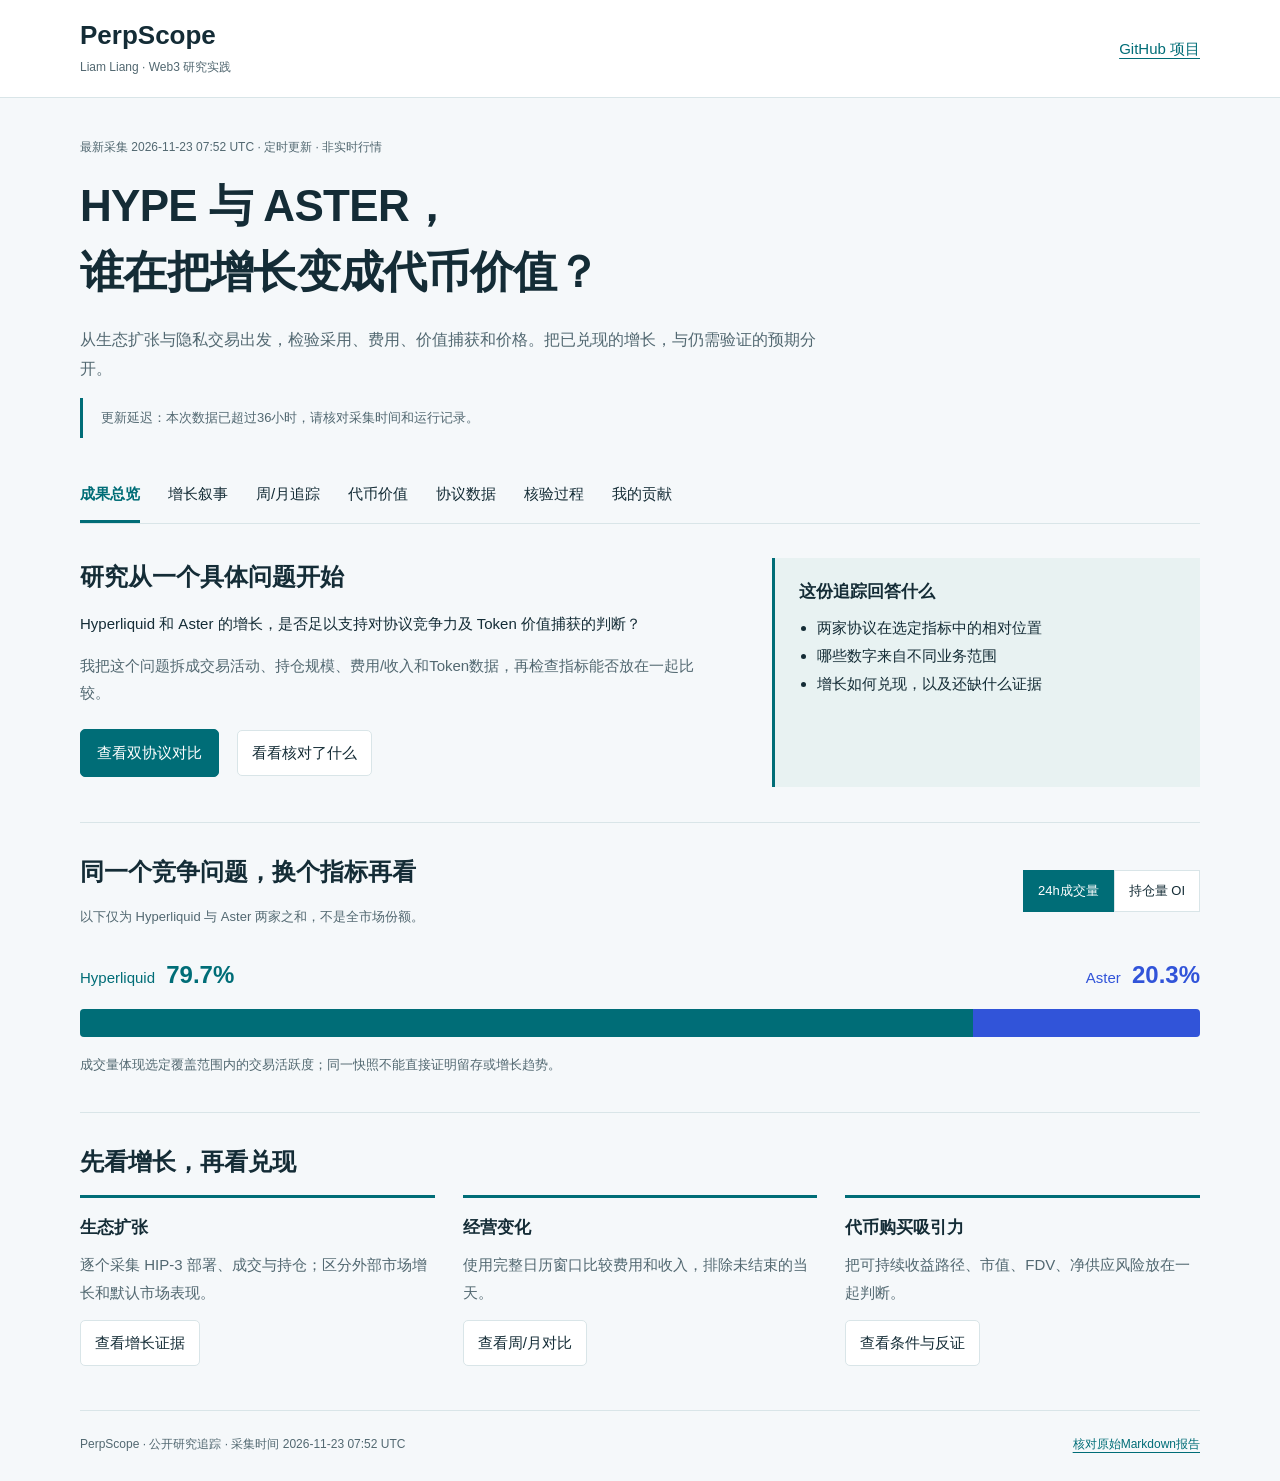
==== commit 8911751e: "Update protocol observations and historical comparisons" ====
--- a/docs/index.html
+++ b/docs/index.html
@@ -4,7 +4,7 @@
 small{display:block;color:#526871;font-weight:400;font-size:13px;margin-top:5px}.theses{display:grid;grid-template-columns:1fr 1fr;gap:30px;margin:26px 0}.theses article{padding:22px;border-top:3px solid #006d77;background:#edf3f5}.theses article:nth-child(2){border-color:#3154d9}dl{margin:22px 0}dt{font-size:14px;color:#526871;margin-top:16px}dd{font-size:21px;font-weight:700;margin:4px 0}.spark{width:100%;max-width:400px;fill:#006d77}.verdict{border-left:4px solid #006d77;padding:18px;background:#e7f1f2}.tabs{overflow-x:auto}.tabs button{white-space:nowrap}@media(max-width:700px){.theses{grid-template-columns:1fr}.intro h1{font-size:32px}}
 </style></head><body>
 <header class="top"><a href="#overview" class="brand" data-target="overview">PerpScope<span>Liam Liang · Web3 研究实践</span></a><a href="https://github.com/liamliang0/perpscope-research" target="_blank" rel="noopener noreferrer">GitHub 项目</a></header>
-<main><div class="intro"><p class="date">最新采集 2026-11-22 07:04 UTC · 定时更新 · 非实时行情</p><h1>HYPE 与 ASTER，<br>谁在把增长变成代币价值？</h1><p class="lead">从生态扩张与隐私交易出发，检验采用、费用、价值捕获和价格。把已兑现的增长，与仍需验证的预期分开。</p></div>
+<main><div class="intro"><p class="date">最新采集 2026-11-23 07:52 UTC · 定时更新 · 非实时行情</p><h1>HYPE 与 ASTER，<br>谁在把增长变成代币价值？</h1><p class="lead">从生态扩张与隐私交易出发，检验采用、费用、价值捕获和价格。把已兑现的增长，与仍需验证的预期分开。</p></div>
 <nav class="tabs" aria-label="查看项目"><button data-target="overview" class="active" aria-selected="true">成果总览</button><button data-target="narratives" aria-selected="false">增长叙事</button><button data-target="trends" aria-selected="false">周/月追踪</button><button data-target="valuation" aria-selected="false">代币价值</button><button data-target="comparison" aria-selected="false">协议数据</button><button data-target="quality" aria-selected="false">核验过程</button><button data-target="contribution" aria-selected="false">我的贡献</button></nav>
 <section id="overview" class="panel active"><div class="summary"><div><h2>研究从一个具体问题开始</h2><p>Hyperliquid 和 Aster 的增长，是否足以支持对协议竞争力及 Token 价值捕获的判断？</p><p class="muted">我把这个问题拆成交易活动、持仓规模、费用/收入和Token数据，再检查指标能否放在一起比较。</p><div class="actions"><button class="primary" data-target="comparison">查看双协议对比</button><button data-target="quality">看看核对了什么</button></div></div><aside class="question"><h3>这份追踪回答什么</h3><ul><li>两家协议在选定指标中的相对位置</li><li>哪些数字来自不同业务范围</li><li>增长如何兑现，以及还缺什么证据</li></ul></aside></div>
 <section class="subsection"><div class="chart-heading"><div><h2>同一个竞争问题，换个指标再看</h2><p>以下仅为 Hyperliquid 与 Aster 两家之和，不是全市场份额。</p></div><div class="switch" aria-label="份额指标"><button class="active" data-share="volume" aria-pressed="true">24h成交量</button><button data-share="oi" aria-pressed="false">持仓量 OI</button></div></div><div class="chart" aria-live="polite"><div class="bar-labels"><span>Hyperliquid <b id="share-h"></b></span><span>Aster <b id="share-a"></b></span></div><div class="share-track" role="img" aria-label="双协议份额对比"><div id="bar-h"></div><div id="bar-a"></div></div><p id="share-context"></p></div></section>
@@ -13,8 +13,8 @@
 <p>研究复核：2026-10-19。以下是基于公开证据的研究判断，不是项目方承诺。指标定时更新，路线和机制需要另行复核。</p>
 <div class="theses"><article><h3>HYPE：从交易场所扩展为金融基础设施</h3><p>优先验证 HIP-3 外部市场带来的增量交易、HyperEVM 应用对流动性的复用，以及这些活动最终贡献的净费用。生态扩张是增长路径；“项目多”本身不是代币价值。</p>
 <p><a href="https://hyperliquid.gitbook.io/hyperliquid-docs/hyperliquid-improvement-proposals-hips/hip-3-builder-deployed-perpetuals">HIP-3 官方机制</a> · <a href="https://hyperliquid.gitbook.io/hyperliquid-docs/hyperevm">HyperEVM 官方说明</a></p>
-<dl><dt>有实际成交的 HIP-3 部署 / 发现总数</dt><dd>4 / 10</dd><dt>HIP-3 24h 成交额 / 官方持仓</dt><dd>$828.23M / $4.39B</dd><dt>HIP-3 占默认市场 + HIP-3 成交额</dt><dd>14.3%</dd></dl>
-<p class="note">来源：官方 info API，perpDexs → 逐 dex 的 metaAndAssetCtxs。采集于 2026-11-22T07:04:12.676156+00:00。该份额只在 Hyperliquid 内部计算；不加入上方默认市场的双协议成交量份额。部署存在不等于采用；零成交不会计为活跃。HIP-3 收入占比、HyperEVM 非重复 TVL和留存：N/A。</p>
+<dl><dt>有实际成交的 HIP-3 部署 / 发现总数</dt><dd>4 / 10</dd><dt>HIP-3 24h 成交额 / 官方持仓</dt><dd>$2.46B / $4.53B</dd><dt>HIP-3 占默认市场 + HIP-3 成交额</dt><dd>31.7%</dd></dl>
+<p class="note">来源：官方 info API，perpDexs → 逐 dex 的 metaAndAssetCtxs。采集于 2026-11-23T07:52:18.082146+00:00。该份额只在 Hyperliquid 内部计算；不加入上方默认市场的双协议成交量份额。部署存在不等于采用；零成交不会计为活跃。HIP-3 收入占比、HyperEVM 非重复 TVL和留存：N/A。</p>
 <p><b>前景判断：</b>已有外部部署与实际成交支撑，验证下一步是持续性和净收入贡献。增长模式减费、部署者分成可能让交易额扩张快于 HYPE 回购需求；不能按成交量等比例估算收益。</p></article>
 <article><h3>ASTER：隐私交易差异化，加上自有链和市场扩展</h3><p>隐私是较明确的产品差异，但不是唯一增长点；Aster Chain、开放上币和 TradFi 市场也在扩展交易品类与分发。这里优先检验：隐私是否吸引可留存、愿意付费的增量交易者。</p>
 <p><a href="https://docs.asterdex.com/trading/perpetuals/order-types/hidden-order-and-hidden-position">Hidden Order / Position</a> · <a href="https://docs.asterdex.com/aster-chain/overview">链与隐私机制</a> · <a href="https://docs.asterdex.com/overview/roadmap">官方路线</a></p>
@@ -24,13 +24,13 @@
 <h3>如何判断“发展程度”，而不是凭感觉打分</h3><div class="table-wrap"><table><thead><tr><th>证据层</th><th>HYPE 生态扩张</th><th>ASTER 隐私增长</th></tr></thead><tbody>
 <tr><th>机制与产品</th><td>官方架构 + API 部署记录</td><td>官方机制 + 使用教程；独立验证仍需补充</td></tr>
 <tr><th>实际采用</th><td>可量化外部市场成交、OI和集中度</td><td>未取得隐私专属采用数据，不能量化完成度</td></tr>
-<tr><th>可持续增量经济利益</th><td>HIP-3 净费用与回购贡献待拆分</td><td>隐私增量收入、成本及留存待拆分</td></tr></tbody></table></div><p class="note">集中度检查：xyz 占本次 HIP-3 成交额 95.6%。外部市场增长仍可能依赖少数部署，不能直接认定生态已充分多元化。</p></section><section id="trends" class="panel" hidden><h2>一天、一周、一个月：增长有没有兑现？</h2><p>费用/收入：最近完整 UTC 日、7 日、30 日，分别对比前一个等长周期；不纳入未结束的当天。价格：CoinGecko 滚动变化率。两类窗口不同，不混算。</p><h3>永续业务费用</h3><div class="table-wrap"><table><thead><tr><th>周期 / 截止日期</th><th>Hyperliquid 本期 / 环比</th><th>Aster 本期 / 环比</th></tr></thead><tbody><tr><th>1日<small>2026-11-21 → 2026-11-21</small></th><td>$4.02M<small>-26.8%</small></td><td>$197.61K<small>-25.1%</small></td></tr><tr><th>7日<small>2026-11-15 → 2026-11-21</small></th><td>$27.05M<small>+17.3%</small></td><td>$1.48M<small>+33.2%</small></td></tr><tr><th>30日<small>2026-10-23 → 2026-11-21</small></th><td>$95.97M<small>+19.4%</small></td><td>$4.73M<small>+14.6%</small></td></tr></tbody></table></div><h3>永续业务收入</h3><div class="table-wrap"><table><thead><tr><th>周期 / 截止日期</th><th>Hyperliquid 本期 / 环比</th><th>Aster 本期 / 环比</th></tr></thead><tbody><tr><th>1日<small>2026-11-21 → 2026-11-21</small></th><td>$3.13M<small>-25.2%</small></td><td>N/A<small>N/A</small></td></tr><tr><th>7日<small>2026-11-15 → 2026-11-21</small></th><td>$20.57M<small>+15.8%</small></td><td>N/A<small>N/A</small></td></tr><tr><th>30日<small>2026-10-23 → 2026-11-21</small></th><td>$73.60M<small>+13.8%</small></td><td>N/A<small>N/A</small></td></tr></tbody></table></div><h3>Token 价格变化</h3><div class="table-wrap"><table><thead><tr><th>滚动周期</th><th>HYPE</th><th>ASTER</th></tr></thead><tbody><tr><th>24小时</th><td>+2.7%</td><td>+1.5%</td></tr><tr><th>7日</th><td>-8.4%</td><td>-6.1%</td></tr><tr><th>30日</th><td>-23.1%</td><td>-30.2%</td></tr></tbody></table></div><p class="note">7/30日成交量：付费历史端点未接入；连续每日官方快照积累后才显示日采样估算，并明确标记。费用/收入历史来自其独立数据集，不反推成交量。OI变化等待同口径本地观测。</p><h3>最近60个完整日的费用轨迹</h3><div class="review-grid"><div><h3>Hyperliquid</h3><svg class="spark" viewBox="0 0 300 84" role="img" aria-label="Hyperliquid每日费用"><rect x="0" y="41.12" width="4" height="38.88"><title>2026-09-23: $3.19M</title></rect><rect x="5" y="31.26" width="4" height="48.74"><title>2026-09-24: $4M</title></rect><rect x="10" y="44.50" width="4" height="35.50"><title>2026-09-25: $2.91M</title></rect><rect x="15" y="59.81" width="4" height="20.19"><title>2026-09-26: $1.66M</title></rect><rect x="20" y="53.01" width="4" height="26.99"><title>2026-09-27: $2.21M</title></rect><rect x="25" y="43.53" width="4" height="36.47"><title>2026-09-28: $2.99M</title></rect><rect x="30" y="44.81" width="4" height="35.19"><title>2026-09-29: $2.89M</title></rect><rect x="35" y="54.08" width="4" height="25.92"><title>2026-09-30: $2.13M</title></rect><rect x="40" y="51.23" width="4" height="28.77"><title>2026-10-01: $2.36M</title></rect><rect x="45" y="31.83" width="4" height="48.17"><title>2026-10-02: $3.95M</title></rect><rect x="50" y="63.36" width="4" height="16.64"><title>2026-10-03: $1.37M</title></rect><rect x="55" y="59.18" width="4" height="20.82"><title>2026-10-04: $1.71M</title></rect><rect x="60" y="43.96" width="4" height="36.04"><title>2026-10-05: $2.96M</title></rect><rect x="65" y="50.79" width="4" height="29.21"><title>2026-10-06: $2.40M</title></rect><rect x="70" y="38.23" width="4" height="41.77"><title>2026-10-07: $3.43M</title></rect><rect x="75" y="43.16" width="4" height="36.84"><title>2026-10-08: $3.02M</title></rect><rect x="80" y="54.82" width="4" height="25.18"><title>2026-10-09: $2.07M</title></rect><rect x="85" y="61.10" width="4" height="18.90"><title>2026-10-10: $1.55M</title></rect><rect x="90" y="56.68" width="4" height="23.32"><title>2026-10-11: $1.91M</title></rect><rect x="95" y="46.19" width="4" height="33.81"><title>2026-10-12: $2.77M</title></rect><rect x="100" y="47.48" width="4" height="32.52"><title>2026-10-13: $2.67M</title></rect><rect x="105" y="39.51" width="4" height="40.49"><title>2026-10-14: $3.32M</title></rect><rect x="110" y="27.16" width="4" height="52.84"><title>2026-10-15: $4.34M</title></rect><rect x="115" y="43.13" width="4" height="36.87"><title>2026-10-16: $3.03M</title></rect><rect x="120" y="61.45" width="4" height="18.55"><title>2026-10-17: $1.52M</title></rect><rect x="125" y="52.18" width="4" height="27.82"><title>2026-10-18: $2.28M</title></rect><rect x="130" y="50.62" width="4" height="29.38"><title>2026-10-19: $2.41M</title></rect><rect x="135" y="43.76" width="4" height="36.24"><title>2026-10-20: $2.97M</title></rect><rect x="140" y="45.14" width="4" height="34.86"><title>2026-10-21: $2.86M</title></rect><rect x="145" y="37.32" width="4" height="42.68"><title>2026-10-22: $3.50M</title></rect><rect x="150" y="50.18" width="4" height="29.82"><title>2026-10-23: $2.45M</title></rect><rect x="155" y="49.61" width="4" height="30.39"><title>2026-10-24: $2.49M</title></rect><rect x="160" y="59.36" width="4" height="20.64"><title>2026-10-25: $1.69M</title></rect><rect x="165" y="46.70" width="4" height="33.30"><title>2026-10-26: $2.73M</title></rect><rect x="170" y="54.84" width="4" height="25.16"><title>2026-10-27: $2.07M</title></rect><rect x="175" y="45.62" width="4" height="34.38"><title>2026-10-28: $2.82M</title></rect><rect x="180" y="6.00" width="4" height="74.00"><title>2026-10-29: $6.07M</title></rect><rect x="185" y="22.95" width="4" height="57.05"><title>2026-10-30: $4.68M</title></rect><rect x="190" y="62.95" width="4" height="17.05"><title>2026-10-31: $1.40M</title></rect><rect x="195" y="61.93" width="4" height="18.07"><title>2026-11-01: $1.48M</title></rect><rect x="200" y="42.27" width="4" height="37.73"><title>2026-11-02: $3.10M</title></rect><rect x="205" y="48.44" width="4" height="31.56"><title>2026-11-03: $2.59M</title></rect><rect x="210" y="21.78" width="4" height="58.22"><title>2026-11-04: $4.78M</title></rect><rect x="215" y="36.26" width="4" height="43.74"><title>2026-11-05: $3.59M</title></rect><rect x="220" y="46.22" width="4" height="33.78"><title>2026-11-06: $2.77M</title></rect><rect x="225" y="66.00" width="4" height="14.00"><title>2026-11-07: $1.15M</title></rect><rect x="230" y="53.34" width="4" height="26.66"><title>2026-11-08: $2.19M</title></rect><rect x="235" y="40.27" width="4" height="39.73"><title>2026-11-09: $3.26M</title></rect><rect x="240" y="41.16" width="4" height="38.84"><title>2026-11-10: $3.19M</title></rect><rect x="245" y="45.86" width="4" height="34.14"><title>2026-11-11: $2.80M</title></rect><rect x="250" y="47.02" width="4" height="32.98"><title>2026-11-12: $2.71M</title></rect><rect x="255" y="28.56" width="4" height="51.44"><title>2026-11-13: $4.22M</title></rect><rect x="260" y="22.85" width="4" height="57.15"><title>2026-11-14: $4.69M</title></rect><rect x="265" y="34.67" width="4" height="45.33"><title>2026-11-15: $3.72M</title></rect><rect x="270" y="39.61" width="4" height="40.39"><title>2026-11-16: $3.31M</title></rect><rect x="275" y="38.78" width="4" height="41.22"><title>2026-11-17: $3.38M</title></rect><rect x="280" y="42.32" width="4" height="37.68"><title>2026-11-18: $3.09M</title></rect><rect x="285" y="30.96" width="4" height="49.04"><title>2026-11-19: $4.02M</title></rect><rect x="290" y="13.04" width="4" height="66.96"><title>2026-11-20: $5.50M</title></rect><rect x="295" y="30.99" width="4" height="49.01"><title>2026-11-21: $4.02M</title></rect></svg><small>2026-09-23 → 2026-11-21；独立纵轴峰值 $6.07M</small></div><div><h3>Aster</h3><svg class="spark" viewBox="0 0 300 84" role="img" aria-label="Aster每日费用"><rect x="0" y="21.64" width="4" height="58.36"><title>2026-09-23: $211.94K</title></rect><rect x="5" y="37.50" width="4" height="42.50"><title>2026-09-24: $154.33K</title></rect><rect x="10" y="47.05" width="4" height="32.95"><title>2026-09-25: $119.67K</title></rect><rect x="15" y="57.37" width="4" height="22.63"><title>2026-09-26: $82.17K</title></rect><rect x="20" y="60.64" width="4" height="19.36"><title>2026-09-27: $70.31K</title></rect><rect x="25" y="36.86" width="4" height="43.14"><title>2026-09-28: $156.66K</title></rect><rect x="30" y="40.75" width="4" height="39.25"><title>2026-09-29: $142.53K</title></rect><rect x="35" y="38.99" width="4" height="41.01"><title>2026-09-30: $148.94K</title></rect><rect x="40" y="39.06" width="4" height="40.94"><title>2026-10-01: $148.66K</title></rect><rect x="45" y="18.54" width="4" height="61.46"><title>2026-10-02: $223.21K</title></rect><rect x="50" y="59.66" width="4" height="20.34"><title>2026-10-03: $73.86K</title></rect><rect x="55" y="61.18" width="4" height="18.82"><title>2026-10-04: $68.36K</title></rect><rect x="60" y="38.46" width="4" height="41.54"><title>2026-10-05: $150.84K</title></rect><rect x="65" y="49.54" width="4" height="30.46"><title>2026-10-06: $110.62K</title></rect><rect x="70" y="36.49" width="4" height="43.51"><title>2026-10-07: $158K</title></rect><rect x="75" y="13.90" width="4" height="66.10"><title>2026-10-08: $240.04K</title></rect><rect x="80" y="39.83" width="4" height="40.17"><title>2026-10-09: $145.87K</title></rect><rect x="85" y="64.69" width="4" height="15.31"><title>2026-10-10: $55.59K</title></rect><rect x="90" y="57.48" width="4" height="22.52"><title>2026-10-11: $81.77K</title></rect><rect x="95" y="38.35" width="4" height="41.65"><title>2026-10-12: $151.27K</title></rect><rect x="100" y="29.97" width="4" height="50.03"><title>2026-10-13: $181.70K</title></rect><rect x="105" y="33.05" width="4" height="46.95"><title>2026-10-14: $170.49K</title></rect><rect x="110" y="18.67" width="4" height="61.33"><title>2026-10-15: $222.73K</title></rect><rect x="115" y="39.83" width="4" height="40.17"><title>2026-10-16: $145.87K</title></rect><rect x="120" y="67.09" width="4" height="12.91"><title>2026-10-17: $46.87K</title></rect><rect x="125" y="55.89" width="4" height="24.11"><title>2026-10-18: $87.55K</title></rect><rect x="130" y="45.89" width="4" height="34.11"><title>2026-10-19: $123.86K</title></rect><rect x="135" y="44.08" width="4" height="35.92"><title>2026-10-20: $130.43K</title></rect><rect x="140" y="37.98" width="4" height="42.02"><title>2026-10-21: $152.59K</title></rect><rect x="145" y="34.01" width="4" height="45.99"><title>2026-10-22: $167.01K</title></rect><rect x="150" y="41.27" width="4" height="38.73"><title>2026-10-23: $140.64K</title></rect><rect x="155" y="48.55" width="4" height="31.45"><title>2026-10-24: $114.21K</title></rect><rect x="160" y="60.10" width="4" height="19.90"><title>2026-10-25: $72.27K</title></rect><rect x="165" y="37.98" width="4" height="42.02"><title>2026-10-26: $152.59K</title></rect><rect x="170" y="49.87" width="4" height="30.13"><title>2026-10-27: $109.40K</title></rect><rect x="175" y="45.58" width="4" height="34.42"><title>2026-10-28: $125K</title></rect><rect x="180" y="26.64" width="4" height="53.36"><title>2026-10-29: $193.78K</title></rect><rect x="185" y="20.43" width="4" height="59.57"><title>2026-10-30: $216.34K</title></rect><rect x="190" y="66.18" width="4" height="13.82"><title>2026-10-31: $50.18K</title></rect><rect x="195" y="66.97" width="4" height="13.03"><title>2026-11-01: $47.31K</title></rect><rect x="200" y="39.19" width="4" height="40.81"><title>2026-11-02: $148.20K</title></rect><rect x="205" y="48.27" width="4" height="31.73"><title>2026-11-03: $115.22K</title></rect><rect x="210" y="14.81" width="4" height="65.19"><title>2026-11-04: $236.75K</title></rect><rect x="215" y="21.10" width="4" height="58.90"><title>2026-11-05: $213.88K</title></rect><rect x="220" y="35.10" width="4" height="44.90"><title>2026-11-06: $163.07K</title></rect><rect x="225" y="68.51" width="4" height="11.49"><title>2026-11-07: $41.73K</title></rect><rect x="230" y="61.05" width="4" height="18.95"><title>2026-11-08: $68.80K</title></rect><rect x="235" y="25.18" width="4" height="54.82"><title>2026-11-09: $199.09K</title></rect><rect x="240" y="35.73" width="4" height="44.27"><title>2026-11-10: $160.78K</title></rect><rect x="245" y="46.35" width="4" height="33.65"><title>2026-11-11: $122.22K</title></rect><rect x="250" y="37.28" width="4" height="42.72"><title>2026-11-12: $155.14K</title></rect><rect x="255" y="23.20" width="4" height="56.80"><title>2026-11-13: $206.29K</title></rect><rect x="260" y="25.96" width="4" height="54.04"><title>2026-11-14: $196.25K</title></rect><rect x="265" y="6.00" width="4" height="74.00"><title>2026-11-15: $268.74K</title></rect><rect x="270" y="27.37" width="4" height="52.63"><title>2026-11-16: $191.12K</title></rect><rect x="275" y="34.79" width="4" height="45.21"><title>2026-11-17: $164.18K</title></rect><rect x="280" y="29.40" width="4" height="50.60"><title>2026-11-18: $183.74K</title></rect><rect x="285" y="22.98" width="4" height="57.02"><title>2026-11-19: $207.08K</title></rect><rect x="290" y="7.32" width="4" height="72.68"><title>2026-11-20: $263.93K</title></rect><rect x="295" y="25.59" width="4" height="54.41"><title>2026-11-21: $197.61K</title></rect></svg><small>2026-09-23 → 2026-11-21；独立纵轴峰值 $268.74K</small></div></div></section><section id="valuation" class="panel" hidden><h2>落到代币：好业务是否已经是好价格？</h2><p>排序标准：经营兑现的证据、估值负担、增长可选性。以下是条件性研究判断；不把叙事强弱直接转成目标价或收益概率。</p><div class="table-wrap"><table><thead><tr><th>观察项</th><th>HYPE</th><th>ASTER</th></tr></thead><tbody><tr><th>现价</th><td>$60.01</td><td>$0.49</td></tr><tr><th>流通市值</th><td>$14.26B</td><td>$1.26B</td></tr><tr><th>FDV</th><td>$56.99B</td><td>$3.80B</td></tr><tr><th>近30日持有人收益：范围不同</th><td>$73.60M</td><td>$2.76M</td></tr><tr><th>近30日持有人收益 ×12 / 流通市值</th><td>6.19%</td><td>2.64%</td></tr><tr><th>近30日持有人收益 ×12 / FDV</th><td>1.55%</td><td>0.87%</td></tr><tr><th>指标范围</th><td>Hyperliquid Perps-linked</td><td>Aster parent / token</td></tr></tbody></table></div><p class="note">年化仅为最近30日重复12次的诊断，不是 APY、现金分红或可直接比较的 PE。两边范围不同，不能据此说投资价值相差某个倍数。市值/FDV差距不等于未来12个月解锁量；净新增流通、回购和销毁需另外核对。</p><h3>本期可验证的经营比较</h3><p>相同完整周期内，7日费用环比：HYPE +17.3%，ASTER +33.2%；30日费用环比：+19.4% / +14.6%。这是总业务变动，不能直接归因于某一个叙事。</p><div class="theses"><article><h3>HYPE：兑现证据更容易核验，价格仍要过关</h3><p>Assistance Fund 将相关费用兑换为 HYPE 并销毁；费用并非全部归该基金，部署者和 HLP 也参与分配。生态交易扩张是否提高净回购，需要结合费率与分成验证。</p><p><a href="https://hyperliquid.gitbook.io/hyperliquid-docs/trading/fees">费用与销毁机制</a></p><p><b>更有吸引力的条件：</b>新增市场持续贡献净费用、收入增长超过估值扩张、销毁与解锁后的净供应改善。</p><p><b>推翻条件：</b>外部交易高度集中且收入转化持续走弱，或者当前价格已隐含过高增长。</p></article>
+<tr><th>可持续增量经济利益</th><td>HIP-3 净费用与回购贡献待拆分</td><td>隐私增量收入、成本及留存待拆分</td></tr></tbody></table></div><p class="note">集中度检查：xyz 占本次 HIP-3 成交额 97.9%。外部市场增长仍可能依赖少数部署，不能直接认定生态已充分多元化。</p></section><section id="trends" class="panel" hidden><h2>一天、一周、一个月：增长有没有兑现？</h2><p>费用/收入：最近完整 UTC 日、7 日、30 日，分别对比前一个等长周期；不纳入未结束的当天。价格：CoinGecko 滚动变化率。两类窗口不同，不混算。</p><h3>永续业务费用</h3><div class="table-wrap"><table><thead><tr><th>周期 / 截止日期</th><th>Hyperliquid 本期 / 环比</th><th>Aster 本期 / 环比</th></tr></thead><tbody><tr><th>1日<small>2026-11-22 → 2026-11-22</small></th><td>$2.59M<small>-35.5%</small></td><td>$105.21K<small>-46.8%</small></td></tr><tr><th>7日<small>2026-11-16 → 2026-11-22</small></th><td>$25.92M<small>+5.4%</small></td><td>$1.31M<small>+0.3%</small></td></tr><tr><th>30日<small>2026-10-24 → 2026-11-22</small></th><td>$96.12M<small>+20.7%</small></td><td>$4.69M<small>+15.7%</small></td></tr></tbody></table></div><h3>永续业务收入</h3><div class="table-wrap"><table><thead><tr><th>周期 / 截止日期</th><th>Hyperliquid 本期 / 环比</th><th>Aster 本期 / 环比</th></tr></thead><tbody><tr><th>1日<small>2026-11-22 → 2026-11-22</small></th><td>$2.06M<small>-34.2%</small></td><td>N/A<small>N/A</small></td></tr><tr><th>7日<small>2026-11-16 → 2026-11-22</small></th><td>$19.68M<small>+4.1%</small></td><td>N/A<small>N/A</small></td></tr><tr><th>30日<small>2026-10-24 → 2026-11-22</small></th><td>$73.75M<small>+15.3%</small></td><td>N/A<small>N/A</small></td></tr></tbody></table></div><h3>Token 价格变化</h3><div class="table-wrap"><table><thead><tr><th>滚动周期</th><th>HYPE</th><th>ASTER</th></tr></thead><tbody><tr><th>24小时</th><td>+4.3%</td><td>+3.7%</td></tr><tr><th>7日</th><td>-4.8%</td><td>-6.6%</td></tr><tr><th>30日</th><td>-18.4%</td><td>-27.1%</td></tr></tbody></table></div><p class="note">7/30日成交量：付费历史端点未接入；连续每日官方快照积累后才显示日采样估算，并明确标记。费用/收入历史来自其独立数据集，不反推成交量。OI变化等待同口径本地观测。</p><h3>最近60个完整日的费用轨迹</h3><div class="review-grid"><div><h3>Hyperliquid</h3><svg class="spark" viewBox="0 0 300 84" role="img" aria-label="Hyperliquid每日费用"><rect x="0" y="31.26" width="4" height="48.74"><title>2026-09-24: $4M</title></rect><rect x="5" y="44.50" width="4" height="35.50"><title>2026-09-25: $2.91M</title></rect><rect x="10" y="59.81" width="4" height="20.19"><title>2026-09-26: $1.66M</title></rect><rect x="15" y="53.01" width="4" height="26.99"><title>2026-09-27: $2.21M</title></rect><rect x="20" y="43.53" width="4" height="36.47"><title>2026-09-28: $2.99M</title></rect><rect x="25" y="44.81" width="4" height="35.19"><title>2026-09-29: $2.89M</title></rect><rect x="30" y="54.08" width="4" height="25.92"><title>2026-09-30: $2.13M</title></rect><rect x="35" y="51.23" width="4" height="28.77"><title>2026-10-01: $2.36M</title></rect><rect x="40" y="31.83" width="4" height="48.17"><title>2026-10-02: $3.95M</title></rect><rect x="45" y="63.36" width="4" height="16.64"><title>2026-10-03: $1.37M</title></rect><rect x="50" y="59.18" width="4" height="20.82"><title>2026-10-04: $1.71M</title></rect><rect x="55" y="43.96" width="4" height="36.04"><title>2026-10-05: $2.96M</title></rect><rect x="60" y="50.79" width="4" height="29.21"><title>2026-10-06: $2.40M</title></rect><rect x="65" y="38.23" width="4" height="41.77"><title>2026-10-07: $3.43M</title></rect><rect x="70" y="43.16" width="4" height="36.84"><title>2026-10-08: $3.02M</title></rect><rect x="75" y="54.82" width="4" height="25.18"><title>2026-10-09: $2.07M</title></rect><rect x="80" y="61.10" width="4" height="18.90"><title>2026-10-10: $1.55M</title></rect><rect x="85" y="56.68" width="4" height="23.32"><title>2026-10-11: $1.91M</title></rect><rect x="90" y="46.19" width="4" height="33.81"><title>2026-10-12: $2.77M</title></rect><rect x="95" y="47.48" width="4" height="32.52"><title>2026-10-13: $2.67M</title></rect><rect x="100" y="39.51" width="4" height="40.49"><title>2026-10-14: $3.32M</title></rect><rect x="105" y="27.16" width="4" height="52.84"><title>2026-10-15: $4.34M</title></rect><rect x="110" y="43.13" width="4" height="36.87"><title>2026-10-16: $3.03M</title></rect><rect x="115" y="61.45" width="4" height="18.55"><title>2026-10-17: $1.52M</title></rect><rect x="120" y="52.18" width="4" height="27.82"><title>2026-10-18: $2.28M</title></rect><rect x="125" y="50.62" width="4" height="29.38"><title>2026-10-19: $2.41M</title></rect><rect x="130" y="43.76" width="4" height="36.24"><title>2026-10-20: $2.97M</title></rect><rect x="135" y="45.14" width="4" height="34.86"><title>2026-10-21: $2.86M</title></rect><rect x="140" y="37.32" width="4" height="42.68"><title>2026-10-22: $3.50M</title></rect><rect x="145" y="50.18" width="4" height="29.82"><title>2026-10-23: $2.45M</title></rect><rect x="150" y="49.61" width="4" height="30.39"><title>2026-10-24: $2.49M</title></rect><rect x="155" y="59.36" width="4" height="20.64"><title>2026-10-25: $1.69M</title></rect><rect x="160" y="46.70" width="4" height="33.30"><title>2026-10-26: $2.73M</title></rect><rect x="165" y="54.84" width="4" height="25.16"><title>2026-10-27: $2.07M</title></rect><rect x="170" y="45.62" width="4" height="34.38"><title>2026-10-28: $2.82M</title></rect><rect x="175" y="6.00" width="4" height="74.00"><title>2026-10-29: $6.07M</title></rect><rect x="180" y="22.95" width="4" height="57.05"><title>2026-10-30: $4.68M</title></rect><rect x="185" y="62.95" width="4" height="17.05"><title>2026-10-31: $1.40M</title></rect><rect x="190" y="61.93" width="4" height="18.07"><title>2026-11-01: $1.48M</title></rect><rect x="195" y="42.27" width="4" height="37.73"><title>2026-11-02: $3.10M</title></rect><rect x="200" y="48.44" width="4" height="31.56"><title>2026-11-03: $2.59M</title></rect><rect x="205" y="21.78" width="4" height="58.22"><title>2026-11-04: $4.78M</title></rect><rect x="210" y="36.26" width="4" height="43.74"><title>2026-11-05: $3.59M</title></rect><rect x="215" y="46.22" width="4" height="33.78"><title>2026-11-06: $2.77M</title></rect><rect x="220" y="66.00" width="4" height="14.00"><title>2026-11-07: $1.15M</title></rect><rect x="225" y="53.34" width="4" height="26.66"><title>2026-11-08: $2.19M</title></rect><rect x="230" y="40.27" width="4" height="39.73"><title>2026-11-09: $3.26M</title></rect><rect x="235" y="41.16" width="4" height="38.84"><title>2026-11-10: $3.19M</title></rect><rect x="240" y="45.86" width="4" height="34.14"><title>2026-11-11: $2.80M</title></rect><rect x="245" y="47.02" width="4" height="32.98"><title>2026-11-12: $2.71M</title></rect><rect x="250" y="28.56" width="4" height="51.44"><title>2026-11-13: $4.22M</title></rect><rect x="255" y="22.85" width="4" height="57.15"><title>2026-11-14: $4.69M</title></rect><rect x="260" y="34.67" width="4" height="45.33"><title>2026-11-15: $3.72M</title></rect><rect x="265" y="39.61" width="4" height="40.39"><title>2026-11-16: $3.31M</title></rect><rect x="270" y="38.78" width="4" height="41.22"><title>2026-11-17: $3.38M</title></rect><rect x="275" y="42.32" width="4" height="37.68"><title>2026-11-18: $3.09M</title></rect><rect x="280" y="30.96" width="4" height="49.04"><title>2026-11-19: $4.02M</title></rect><rect x="285" y="13.04" width="4" height="66.96"><title>2026-11-20: $5.50M</title></rect><rect x="290" y="30.99" width="4" height="49.01"><title>2026-11-21: $4.02M</title></rect><rect x="295" y="48.41" width="4" height="31.59"><title>2026-11-22: $2.59M</title></rect></svg><small>2026-09-24 → 2026-11-22；独立纵轴峰值 $6.07M</small></div><div><h3>Aster</h3><svg class="spark" viewBox="0 0 300 84" role="img" aria-label="Aster每日费用"><rect x="0" y="37.50" width="4" height="42.50"><title>2026-09-24: $154.33K</title></rect><rect x="5" y="47.05" width="4" height="32.95"><title>2026-09-25: $119.67K</title></rect><rect x="10" y="57.37" width="4" height="22.63"><title>2026-09-26: $82.17K</title></rect><rect x="15" y="60.64" width="4" height="19.36"><title>2026-09-27: $70.31K</title></rect><rect x="20" y="36.86" width="4" height="43.14"><title>2026-09-28: $156.66K</title></rect><rect x="25" y="40.75" width="4" height="39.25"><title>2026-09-29: $142.53K</title></rect><rect x="30" y="38.99" width="4" height="41.01"><title>2026-09-30: $148.94K</title></rect><rect x="35" y="39.06" width="4" height="40.94"><title>2026-10-01: $148.66K</title></rect><rect x="40" y="18.54" width="4" height="61.46"><title>2026-10-02: $223.21K</title></rect><rect x="45" y="59.66" width="4" height="20.34"><title>2026-10-03: $73.86K</title></rect><rect x="50" y="61.18" width="4" height="18.82"><title>2026-10-04: $68.36K</title></rect><rect x="55" y="38.46" width="4" height="41.54"><title>2026-10-05: $150.84K</title></rect><rect x="60" y="49.54" width="4" height="30.46"><title>2026-10-06: $110.62K</title></rect><rect x="65" y="36.49" width="4" height="43.51"><title>2026-10-07: $158K</title></rect><rect x="70" y="13.90" width="4" height="66.10"><title>2026-10-08: $240.04K</title></rect><rect x="75" y="39.83" width="4" height="40.17"><title>2026-10-09: $145.87K</title></rect><rect x="80" y="64.69" width="4" height="15.31"><title>2026-10-10: $55.59K</title></rect><rect x="85" y="57.48" width="4" height="22.52"><title>2026-10-11: $81.77K</title></rect><rect x="90" y="38.35" width="4" height="41.65"><title>2026-10-12: $151.27K</title></rect><rect x="95" y="29.97" width="4" height="50.03"><title>2026-10-13: $181.70K</title></rect><rect x="100" y="33.05" width="4" height="46.95"><title>2026-10-14: $170.49K</title></rect><rect x="105" y="18.67" width="4" height="61.33"><title>2026-10-15: $222.73K</title></rect><rect x="110" y="39.83" width="4" height="40.17"><title>2026-10-16: $145.87K</title></rect><rect x="115" y="67.09" width="4" height="12.91"><title>2026-10-17: $46.87K</title></rect><rect x="120" y="55.89" width="4" height="24.11"><title>2026-10-18: $87.55K</title></rect><rect x="125" y="45.89" width="4" height="34.11"><title>2026-10-19: $123.86K</title></rect><rect x="130" y="44.08" width="4" height="35.92"><title>2026-10-20: $130.43K</title></rect><rect x="135" y="37.98" width="4" height="42.02"><title>2026-10-21: $152.59K</title></rect><rect x="140" y="34.01" width="4" height="45.99"><title>2026-10-22: $167.01K</title></rect><rect x="145" y="41.27" width="4" height="38.73"><title>2026-10-23: $140.64K</title></rect><rect x="150" y="48.55" width="4" height="31.45"><title>2026-10-24: $114.21K</title></rect><rect x="155" y="60.10" width="4" height="19.90"><title>2026-10-25: $72.27K</title></rect><rect x="160" y="37.98" width="4" height="42.02"><title>2026-10-26: $152.59K</title></rect><rect x="165" y="49.87" width="4" height="30.13"><title>2026-10-27: $109.40K</title></rect><rect x="170" y="45.58" width="4" height="34.42"><title>2026-10-28: $125K</title></rect><rect x="175" y="26.64" width="4" height="53.36"><title>2026-10-29: $193.78K</title></rect><rect x="180" y="20.43" width="4" height="59.57"><title>2026-10-30: $216.34K</title></rect><rect x="185" y="66.18" width="4" height="13.82"><title>2026-10-31: $50.18K</title></rect><rect x="190" y="66.97" width="4" height="13.03"><title>2026-11-01: $47.31K</title></rect><rect x="195" y="39.19" width="4" height="40.81"><title>2026-11-02: $148.20K</title></rect><rect x="200" y="48.27" width="4" height="31.73"><title>2026-11-03: $115.22K</title></rect><rect x="205" y="14.81" width="4" height="65.19"><title>2026-11-04: $236.75K</title></rect><rect x="210" y="21.10" width="4" height="58.90"><title>2026-11-05: $213.88K</title></rect><rect x="215" y="35.10" width="4" height="44.90"><title>2026-11-06: $163.07K</title></rect><rect x="220" y="68.51" width="4" height="11.49"><title>2026-11-07: $41.73K</title></rect><rect x="225" y="61.05" width="4" height="18.95"><title>2026-11-08: $68.80K</title></rect><rect x="230" y="25.18" width="4" height="54.82"><title>2026-11-09: $199.09K</title></rect><rect x="235" y="35.73" width="4" height="44.27"><title>2026-11-10: $160.78K</title></rect><rect x="240" y="46.35" width="4" height="33.65"><title>2026-11-11: $122.22K</title></rect><rect x="245" y="37.28" width="4" height="42.72"><title>2026-11-12: $155.14K</title></rect><rect x="250" y="23.20" width="4" height="56.80"><title>2026-11-13: $206.29K</title></rect><rect x="255" y="25.96" width="4" height="54.04"><title>2026-11-14: $196.25K</title></rect><rect x="260" y="6.00" width="4" height="74.00"><title>2026-11-15: $268.74K</title></rect><rect x="265" y="27.37" width="4" height="52.63"><title>2026-11-16: $191.12K</title></rect><rect x="270" y="34.79" width="4" height="45.21"><title>2026-11-17: $164.18K</title></rect><rect x="275" y="29.40" width="4" height="50.60"><title>2026-11-18: $183.74K</title></rect><rect x="280" y="22.98" width="4" height="57.02"><title>2026-11-19: $207.08K</title></rect><rect x="285" y="7.32" width="4" height="72.68"><title>2026-11-20: $263.93K</title></rect><rect x="290" y="25.59" width="4" height="54.41"><title>2026-11-21: $197.61K</title></rect><rect x="295" y="51.03" width="4" height="28.97"><title>2026-11-22: $105.21K</title></rect></svg><small>2026-09-24 → 2026-11-22；独立纵轴峰值 $268.74K</small></div></div></section><section id="valuation" class="panel" hidden><h2>落到代币：好业务是否已经是好价格？</h2><p>排序标准：经营兑现的证据、估值负担、增长可选性。以下是条件性研究判断；不把叙事强弱直接转成目标价或收益概率。</p><div class="table-wrap"><table><thead><tr><th>观察项</th><th>HYPE</th><th>ASTER</th></tr></thead><tbody><tr><th>现价</th><td>$62.81</td><td>$0.51</td></tr><tr><th>流通市值</th><td>$14.93B</td><td>$1.31B</td></tr><tr><th>FDV</th><td>$59.65B</td><td>$3.97B</td></tr><tr><th>近30日持有人收益：范围不同</th><td>$73.75M</td><td>$2.78M</td></tr><tr><th>近30日持有人收益 ×12 / 流通市值</th><td>5.93%</td><td>2.54%</td></tr><tr><th>近30日持有人收益 ×12 / FDV</th><td>1.48%</td><td>0.84%</td></tr><tr><th>指标范围</th><td>Hyperliquid Perps-linked</td><td>Aster parent / token</td></tr></tbody></table></div><p class="note">年化仅为最近30日重复12次的诊断，不是 APY、现金分红或可直接比较的 PE。两边范围不同，不能据此说投资价值相差某个倍数。市值/FDV差距不等于未来12个月解锁量；净新增流通、回购和销毁需另外核对。</p><h3>本期可验证的经营比较</h3><p>相同完整周期内，7日费用环比：HYPE +5.4%，ASTER +0.3%；30日费用环比：+20.7% / +15.7%。这是总业务变动，不能直接归因于某一个叙事。</p><div class="theses"><article><h3>HYPE：兑现证据更容易核验，价格仍要过关</h3><p>Assistance Fund 将相关费用兑换为 HYPE 并销毁；费用并非全部归该基金，部署者和 HLP 也参与分配。生态交易扩张是否提高净回购，需要结合费率与分成验证。</p><p><a href="https://hyperliquid.gitbook.io/hyperliquid-docs/trading/fees">费用与销毁机制</a></p><p><b>更有吸引力的条件：</b>新增市场持续贡献净费用、收入增长超过估值扩张、销毁与解锁后的净供应改善。</p><p><b>推翻条件：</b>外部交易高度集中且收入转化持续走弱，或者当前价格已隐含过高增长。</p></article>
 <article><h3>ASTER：追赶空间存在，隐私溢价需要兑现</h3><p>官方规则为每日平台费用的99%用于回购，回购代币分配给 veASTER，储备等量销毁。普通现货持有人与锁仓者的经济利益不同；激励发行也可能抵消供应收缩。</p><p><a href="https://docs.asterdex.com/usdaster-token/tokenomics">回购、分配与供应规则</a></p><p><b>更有吸引力的条件：</b>隐私采用与留存可核实，费用在激励退出后仍增长，净流通供应改善且价格未先行透支。</p><p><b>推翻条件：</b>采用不能转化为可持续收入，或回购叙事掩盖更大的新增流通。</p></article></div>
 <p class="verdict"><b>研究结论：</b>当前更容易核验的是 HYPE 的生态采用与经济兑现；ASTER 的隐私具有产品差异，但采用归因仍有缺口。这支持“兑现证据优先看 HYPE、增量验证重点看 ASTER”，不等于当前价格下必然应买 HYPE。缺少净解锁预测、未来现金利益情景和风险预算，本页不伪造便宜程度、胜率或统一目标价。</p></section>
-<section id="comparison" class="panel" hidden><div class="section-heading"><div><h2>把经营活动和Token数据分开看</h2><p>采集于 2026-11-22 07:04 UTC。N/A 代表未可靠取得，不代表零。</p></div><a href="sample_report.md" download="PerpScope-sample-report.md">下载原始报告</a></div><h3>永续业务</h3><div class="table-wrap"><table><thead><tr><th>指标</th><th>Hyperliquid</th><th>Aster</th></tr></thead><tbody><tr><th>24小时成交量</th><td>$4.95B</td><td>$1.31B</td></tr><tr><th>7日成交量（日采样估算）</th><td>$49.02B</td><td>$15.03B</td></tr><tr><th>30日成交量（日采样估算）</th><td>$189.78B</td><td>$53.43B</td></tr><tr><th>同源持仓量 OI</th><td>$5.20B</td><td>$1.07B</td></tr><tr><th>官方持仓量（仅交叉核对）</th><td>$5.85B</td><td>N/A</td></tr><tr><th>永续业务24小时费用</th><td>$4.02M</td><td>$177.35K</td></tr><tr><th>永续业务24小时收入</th><td>$3.13M</td><td>N/A</td></tr></tbody></table></div><p class="note">成交量来自各自官方API；跨协议OI使用同源标准化数据。两者的产品覆盖和计算定义仍需按来源说明理解。</p><h3>Token与价值捕获</h3><div class="table-wrap"><table><thead><tr><th>指标</th><th>Hyperliquid</th><th>Aster</th></tr></thead><tbody><tr><th>母协议TVL</th><td>$7.17B</td><td>$732.50M</td></tr><tr><th>Token价格</th><td>$60.01</td><td>$0.49</td></tr><tr><th>流通市值</th><td>$14.26B</td><td>$1.26B</td></tr><tr><th>完全稀释估值 FDV</th><td>$56.99B</td><td>$3.80B</td></tr></tbody></table></div><p class="note">母协议TVL不等于完全可比的保证金资本；持有人收益保留原始业务范围，不强行合成统一“PE”。</p><div class="actions"><button data-target="quality">查看来源和口径</button><a href="report-data.json" download="PerpScope-display-data.json">下载展示数据</a></div></section>
-<section id="quality" class="panel" hidden><h2>数据能拿到，还要确认能不能这样用</h2><div class="review-grid"><div><h3>事实</h3><p>保留每项指标的数据源、接口、采集时间与业务范围；展示值由本次结构化采集结果生成。</p></div><div><h3>解释</h3><p>成交、持仓与收入一起改善，才更有理由继续研究增长质量；单个快照不证明因果。</p></div><div><h3>未知</h3><p>用户留存、补贴成本、隐私功能采用等，需要第一方或额外研究数据，未取得时明确保留未知。</p></div></div><section class="subsection"><h3>本份报告的数据规则</h3><ul class="checks"><li>Hyperliquid成交量API覆盖默认永续市场，不自动包含全部HIP-3市场。</li><li>两家OI份额使用同源数据，不混合官方与第三方口径。</li><li>永续业务、母协议、Token层级分别标记。</li><li>缺失一方数据时，不把缺失当零计算份额。</li><li>历史不足时，不给出7日/30日趋势结论。</li></ul></section><details open><summary>原始接口与采集时间（来自报告）</summary><div class="table-wrap"><table class="sources"><thead><tr><th>来源</th><th>业务范围 / 对应字段</th><th>采集时间 UTC / 接口</th></tr></thead><tbody><tr><th>Hyperliquid official API</th><td>perps_specific<br>Hyperliquid: volume_24h, official_open_interest</td><td>2026-11-22T07:04:06.321396+00:00<br><a href="https://api.hyperliquid.xyz/info">原始接口</a></td></tr><tr><th>DefiLlama</th><td>parent_protocol<br>Hyperliquid: tvl</td><td>2026-11-22T07:04:09.088371+00:00<br><a href="https://api.llama.fi/protocol/hyperliquid">原始接口</a></td></tr><tr><th>DefiLlama</th><td>perps_specific<br>Hyperliquid: fees_24h, fees_7d, fees_30d</td><td>2026-11-22T07:04:09.088404+00:00<br><a href="https://api.llama.fi/summary/fees/hyperliquid-perps?dataType=dailyFees">原始接口</a></td></tr><tr><th>DefiLlama</th><td>perps_specific<br>Hyperliquid: revenue_24h, revenue_7d, revenue_30d</td><td>2026-11-22T07:04:09.088422+00:00<br><a href="https://api.llama.fi/summary/fees/hyperliquid-perps?dataType=dailyRevenue">原始接口</a></td></tr><tr><th>DefiLlama</th><td>perps_specific<br>Hyperliquid: holder_revenue_24h, holder_revenue_7d, holder_revenue_30d</td><td>2026-11-22T07:04:09.088440+00:00<br><a href="https://api.llama.fi/summary/fees/hyperliquid-perps?dataType=dailyHoldersRevenue">原始接口</a></td></tr><tr><th>DefiLlama</th><td>perps_specific<br>Hyperliquid: open_interest</td><td>2026-11-22T07:04:12.340637+00:00<br><a href="https://api.llama.fi/overview/open-interest">原始接口</a></td></tr><tr><th>CoinGecko</th><td>token_level<br>Hyperliquid: token_price, market_cap, fdv</td><td>2026-11-22T07:04:12.518577+00:00<br><a href="https://api.coingecko.com/api/v3/coins/markets">原始接口</a></td></tr><tr><th>Aster official API</th><td>perps_specific<br>Aster: volume_24h</td><td>2026-11-22T07:04:07.442866+00:00<br><a href="https://fapi.asterdex.com/fapi/v3/ticker/24hr">原始接口</a></td></tr><tr><th>DefiLlama</th><td>parent_protocol<br>Aster: tvl</td><td>2026-11-22T07:04:12.310822+00:00<br><a href="https://api.llama.fi/protocol/aster">原始接口</a></td></tr><tr><th>DefiLlama</th><td>perps_specific<br>Aster: fees_24h, fees_7d, fees_30d</td><td>2026-11-22T07:04:12.310848+00:00<br><a href="https://api.llama.fi/summary/fees/aster-perps?dataType=dailyFees">原始接口</a></td></tr><tr><th>DefiLlama</th><td>parent_protocol<br>Aster: holder_revenue_24h, holder_revenue_7d, holder_revenue_30d</td><td>2026-11-22T07:04:12.310861+00:00<br><a href="https://api.llama.fi/summary/fees/aster?dataType=dailyHoldersRevenue">原始接口</a></td></tr><tr><th>DefiLlama</th><td>perps_specific<br>Aster: open_interest</td><td>2026-11-22T07:04:12.340647+00:00<br><a href="https://api.llama.fi/overview/open-interest">原始接口</a></td></tr><tr><th>CoinGecko</th><td>token_level<br>Aster: token_price, market_cap, fdv</td><td>2026-11-22T07:04:12.518591+00:00<br><a href="https://api.coingecko.com/api/v3/coins/markets">原始接口</a></td></tr></tbody></table></div></details><p class="muted">点击接口用于核实数据定义，不保证接口此刻仍返回同一个历史值。报告和结构化数据可下载对照。GitHub Actions 每日 00:25 UTC（北京时间08:25）尝试更新；失败保留上一份成功数据，页面打开不会主动联网。</p></section>
+<section id="comparison" class="panel" hidden><div class="section-heading"><div><h2>把经营活动和Token数据分开看</h2><p>采集于 2026-11-23 07:52 UTC。N/A 代表未可靠取得，不代表零。</p></div><a href="sample_report.md" download="PerpScope-sample-report.md">下载原始报告</a></div><h3>永续业务</h3><div class="table-wrap"><table><thead><tr><th>指标</th><th>Hyperliquid</th><th>Aster</th></tr></thead><tbody><tr><th>24小时成交量</th><td>$5.30B</td><td>$1.35B</td></tr><tr><th>7日成交量（日采样估算）</th><td>$49.10B</td><td>$14.52B</td></tr><tr><th>30日成交量（日采样估算）</th><td>$190.67B</td><td>$53.10B</td></tr><tr><th>同源持仓量 OI</th><td>$5.38B</td><td>$1.11B</td></tr><tr><th>官方持仓量（仅交叉核对）</th><td>$6.17B</td><td>N/A</td></tr><tr><th>永续业务24小时费用</th><td>$2.59M</td><td>$119.88K</td></tr><tr><th>永续业务24小时收入</th><td>$2.06M</td><td>N/A</td></tr></tbody></table></div><p class="note">成交量来自各自官方API；跨协议OI使用同源标准化数据。两者的产品覆盖和计算定义仍需按来源说明理解。</p><h3>Token与价值捕获</h3><div class="table-wrap"><table><thead><tr><th>指标</th><th>Hyperliquid</th><th>Aster</th></tr></thead><tbody><tr><th>母协议TVL</th><td>$7.25B</td><td>$726.50M</td></tr><tr><th>Token价格</th><td>$62.81</td><td>$0.51</td></tr><tr><th>流通市值</th><td>$14.93B</td><td>$1.31B</td></tr><tr><th>完全稀释估值 FDV</th><td>$59.65B</td><td>$3.97B</td></tr></tbody></table></div><p class="note">母协议TVL不等于完全可比的保证金资本；持有人收益保留原始业务范围，不强行合成统一“PE”。</p><div class="actions"><button data-target="quality">查看来源和口径</button><a href="report-data.json" download="PerpScope-display-data.json">下载展示数据</a></div></section>
+<section id="quality" class="panel" hidden><h2>数据能拿到，还要确认能不能这样用</h2><div class="review-grid"><div><h3>事实</h3><p>保留每项指标的数据源、接口、采集时间与业务范围；展示值由本次结构化采集结果生成。</p></div><div><h3>解释</h3><p>成交、持仓与收入一起改善，才更有理由继续研究增长质量；单个快照不证明因果。</p></div><div><h3>未知</h3><p>用户留存、补贴成本、隐私功能采用等，需要第一方或额外研究数据，未取得时明确保留未知。</p></div></div><section class="subsection"><h3>本份报告的数据规则</h3><ul class="checks"><li>Hyperliquid成交量API覆盖默认永续市场，不自动包含全部HIP-3市场。</li><li>两家OI份额使用同源数据，不混合官方与第三方口径。</li><li>永续业务、母协议、Token层级分别标记。</li><li>缺失一方数据时，不把缺失当零计算份额。</li><li>历史不足时，不给出7日/30日趋势结论。</li></ul></section><details open><summary>原始接口与采集时间（来自报告）</summary><div class="table-wrap"><table class="sources"><thead><tr><th>来源</th><th>业务范围 / 对应字段</th><th>采集时间 UTC / 接口</th></tr></thead><tbody><tr><th>Hyperliquid official API</th><td>perps_specific<br>Hyperliquid: volume_24h, official_open_interest</td><td>2026-11-23T07:52:13.234591+00:00<br><a href="https://api.hyperliquid.xyz/info">原始接口</a></td></tr><tr><th>DefiLlama</th><td>parent_protocol<br>Hyperliquid: tvl</td><td>2026-11-23T07:52:14.753924+00:00<br><a href="https://api.llama.fi/protocol/hyperliquid">原始接口</a></td></tr><tr><th>DefiLlama</th><td>perps_specific<br>Hyperliquid: fees_24h, fees_7d, fees_30d</td><td>2026-11-23T07:52:14.753949+00:00<br><a href="https://api.llama.fi/summary/fees/hyperliquid-perps?dataType=dailyFees">原始接口</a></td></tr><tr><th>DefiLlama</th><td>perps_specific<br>Hyperliquid: revenue_24h, revenue_7d, revenue_30d</td><td>2026-11-23T07:52:14.753966+00:00<br><a href="https://api.llama.fi/summary/fees/hyperliquid-perps?dataType=dailyRevenue">原始接口</a></td></tr><tr><th>DefiLlama</th><td>perps_specific<br>Hyperliquid: holder_revenue_24h, holder_revenue_7d, holder_revenue_30d</td><td>2026-11-23T07:52:14.753984+00:00<br><a href="https://api.llama.fi/summary/fees/hyperliquid-perps?dataType=dailyHoldersRevenue">原始接口</a></td></tr><tr><th>DefiLlama</th><td>perps_specific<br>Hyperliquid: open_interest</td><td>2026-11-23T07:52:17.706112+00:00<br><a href="https://api.llama.fi/overview/open-interest">原始接口</a></td></tr><tr><th>CoinGecko</th><td>token_level<br>Hyperliquid: token_price, market_cap, fdv</td><td>2026-11-23T07:52:17.844612+00:00<br><a href="https://api.coingecko.com/api/v3/coins/markets">原始接口</a></td></tr><tr><th>Aster official API</th><td>perps_specific<br>Aster: volume_24h</td><td>2026-11-23T07:52:13.717526+00:00<br><a href="https://fapi.asterdex.com/fapi/v3/ticker/24hr">原始接口</a></td></tr><tr><th>DefiLlama</th><td>parent_protocol<br>Aster: tvl</td><td>2026-11-23T07:52:17.679483+00:00<br><a href="https://api.llama.fi/protocol/aster">原始接口</a></td></tr><tr><th>DefiLlama</th><td>perps_specific<br>Aster: fees_24h, fees_7d, fees_30d</td><td>2026-11-23T07:52:17.679507+00:00<br><a href="https://api.llama.fi/summary/fees/aster-perps?dataType=dailyFees">原始接口</a></td></tr><tr><th>DefiLlama</th><td>parent_protocol<br>Aster: holder_revenue_24h, holder_revenue_7d, holder_revenue_30d</td><td>2026-11-23T07:52:17.679523+00:00<br><a href="https://api.llama.fi/summary/fees/aster?dataType=dailyHoldersRevenue">原始接口</a></td></tr><tr><th>DefiLlama</th><td>perps_specific<br>Aster: open_interest</td><td>2026-11-23T07:52:17.706124+00:00<br><a href="https://api.llama.fi/overview/open-interest">原始接口</a></td></tr><tr><th>CoinGecko</th><td>token_level<br>Aster: token_price, market_cap, fdv</td><td>2026-11-23T07:52:17.844629+00:00<br><a href="https://api.coingecko.com/api/v3/coins/markets">原始接口</a></td></tr></tbody></table></div></details><p class="muted">点击接口用于核实数据定义，不保证接口此刻仍返回同一个历史值。报告和结构化数据可下载对照。GitHub Actions 每日 00:25 UTC（北京时间08:25）尝试更新；失败保留上一份成功数据，页面打开不会主动联网。</p></section>
 <section id="contribution" class="panel" hidden><h2>我负责的问题、流程与验收</h2><div class="ownership"><div><h3>提出研究问题</h3><p>从HYPE与ASTER的竞争和Token价值捕获出发，决定看哪些指标、为什么看，以及缺什么证据就不能下结论。</p></div><div><h3>定义比较框架</h3><p>区分交易活动、持仓资本、收入质量和Token经济利益，制定口径、来源及历史覆盖检查。</p></div><div><h3>用AI把需求做成工具</h3><p>借助Codex实现数据采集、指标计算、报告和测试；检查真实输出，并根据失败与阅读反馈迭代。</p></div></div><section class="subsection"><h3>从需求到交付</h3><div class="workflow"><span>问题与指标</span><span>公开API</span><span>原始记录</span><span>口径核对</span><span>报告与复核</span></div><p>代码默认运行确定性规则；可选LLM只接收结构化指标、信号与缺口，失败时保留基础报告。这里的结论不是多位独立专家共识。</p><p class="muted">本人负责需求、研究框架、工具配置和输出审阅，Codex辅助代码实现。不声称独立手写全部代码、已有商业用户或投资收益。</p></section><div class="actions"><a class="primary" href="https://github.com/liamliang0/perpscope-research" target="_blank" rel="noopener noreferrer">查看项目代码与说明</a><a href="https://github.com/liamliang0/perpscope-research/actions" target="_blank" rel="noopener noreferrer">查看自动检查</a></div></section>
-<footer>PerpScope · 公开研究追踪 · 采集时间 2026-11-22 07:04 UTC <a href="sample_report.md" target="_blank" rel="noopener noreferrer">核对原始Markdown报告</a></footer></main><script id="report-data" type="application/json">{"capture_date": "2026-11-22", "captured_at": "2026-11-22T07:04:05.768757+00:00", "tables": {"perps": [{"metric": "24h Volume", "label": "24小时成交量", "hyperliquid": "$4.95B", "aster": "$1.31B"}, {"metric": "7d Volume", "label": "7日成交量（日采样估算）", "hyperliquid": "$49.02B", "aster": "$15.03B"}, {"metric": "30d Volume", "label": "30日成交量（日采样估算）", "hyperliquid": "$189.78B", "aster": "$53.43B"}, {"metric": "Standardized OI", "label": "同源持仓量 OI", "hyperliquid": "$5.20B", "aster": "$1.07B"}, {"metric": "Official API OI", "label": "官方持仓量（仅交叉核对）", "hyperliquid": "$5.85B", "aster": "N/A"}, {"metric": "Perp 24h Fees", "label": "永续业务24小时费用", "hyperliquid": "$4.02M", "aster": "$177.35K"}, {"metric": "Perp 24h Revenue", "label": "永续业务24小时收入", "hyperliquid": "$3.13M", "aster": "N/A"}], "token": [{"metric": "Parent-protocol TVL", "label": "母协议TVL", "hyperliquid": "$7.17B", "aster": "$732.50M"}, {"metric": "Token Price", "label": "Token价格", "hyperliquid": "$60.01", "aster": "$0.49"}, {"metric": "Market Cap", "label": "流通市值", "hyperliquid": "$14.26B", "aster": "$1.26B"}, {"metric": "FDV", "label": "完全稀释估值 FDV", "hyperliquid": "$56.99B", "aster": "$3.80B"}]}, "shares": {"volume": {"hyperliquid": 79.07630661166213, "aster": 20.92369338833787}, "oi": {"hyperliquid": 82.92302632342813, "aster": 17.07697367657187}}, "sources": [{"provider": "Hyperliquid official API", "endpoint": "https://api.hyperliquid.xyz/info", "fetched_at": "2026-11-22T07:04:06.321396+00:00", "scope": "perps_specific", "dataset": "metaAndAssetCtxs", "methodology": "Default/first Hyperliquid perp dex only (no dex parameter). 24h notional volume is summed across its active assets; official OI is openInterest × markPx. HIP-3 builder-deployed perp dexes are not aggregated.", "status": "ok", "note": null, "used_for": "Hyperliquid: volume_24h, official_open_interest"}, {"provider": "DefiLlama", "endpoint": "https://api.llama.fi/protocol/hyperliquid", "fetched_at": "2026-11-22T07:04:09.088371+00:00", "scope": "parent_protocol", "dataset": "hyperliquid", "methodology": "Latest parent-protocol TVL reported by DefiLlama.", "status": "ok", "note": null, "used_for": "Hyperliquid: tvl"}, {"provider": "DefiLlama", "endpoint": "https://api.llama.fi/summary/fees/hyperliquid-perps?dataType=dailyFees", "fetched_at": "2026-11-22T07:04:09.088404+00:00", "scope": "perps_specific", "dataset": "hyperliquid-perps", "methodology": "DefiLlama dailyFees for the standalone hyperliquid-perps dataset.", "status": "ok", "note": null, "used_for": "Hyperliquid: fees_24h, fees_7d, fees_30d"}, {"provider": "DefiLlama", "endpoint": "https://api.llama.fi/summary/fees/hyperliquid-perps?dataType=dailyRevenue", "fetched_at": "2026-11-22T07:04:09.088422+00:00", "scope": "perps_specific", "dataset": "hyperliquid-perps", "methodology": "DefiLlama dailyRevenue for the standalone hyperliquid-perps dataset.", "status": "ok", "note": null, "used_for": "Hyperliquid: revenue_24h, revenue_7d, revenue_30d"}, {"provider": "DefiLlama", "endpoint": "https://api.llama.fi/summary/fees/hyperliquid-perps?dataType=dailyHoldersRevenue", "fetched_at": "2026-11-22T07:04:09.088440+00:00", "scope": "perps_specific", "dataset": "hyperliquid-perps", "methodology": "DefiLlama dailyHoldersRevenue for the standalone hyperliquid-perps dataset.", "status": "ok", "note": null, "used_for": "Hyperliquid: holder_revenue_24h, holder_revenue_7d, holder_revenue_30d"}, {"provider": "DefiLlama", "endpoint": "https://api.llama.fi/overview/open-interest", "fetched_at": "2026-11-22T07:04:12.340637+00:00", "scope": "perps_specific", "dataset": "open-interest", "methodology": "Standardized provider dataset used for cross-protocol OI comparison.", "status": "ok", "note": null, "used_for": "Hyperliquid: open_interest"}, {"provider": "CoinGecko", "endpoint": "https://api.coingecko.com/api/v3/coins/markets", "fetched_at": "2026-11-22T07:04:12.518577+00:00", "scope": "token_level", "dataset": "coins/markets", "methodology": "USD token market data using the configured CoinGecko coin ID.", "status": "ok", "note": null, "used_for": "Hyperliquid: token_price, market_cap, fdv"}, {"provider": "Aster official API", "endpoint": "https://fapi.asterdex.com/fapi/v3/ticker/24hr", "fetched_at": "2026-11-22T07:04:07.442866+00:00", "scope": "perps_specific", "dataset": "Futures V3 24hr ticker", "methodology": "24h quote volume summed across active, non-TEST perpetual markets.", "status": "ok", "note": "Active symbols verified via /fapi/v3/exchangeInfo; sum of ticker quoteVolume.", "used_for": "Aster: volume_24h"}, {"provider": "DefiLlama", "endpoint": "https://api.llama.fi/protocol/aster", "fetched_at": "2026-11-22T07:04:12.310822+00:00", "scope": "parent_protocol", "dataset": "aster", "methodology": "Latest parent-protocol TVL reported by DefiLlama.", "status": "ok", "note": null, "used_for": "Aster: tvl"}, {"provider": "DefiLlama", "endpoint": "https://api.llama.fi/summary/fees/aster-perps?dataType=dailyFees", "fetched_at": "2026-11-22T07:04:12.310848+00:00", "scope": "perps_specific", "dataset": "aster-perps", "methodology": "DefiLlama dailyFees for the standalone aster-perps dataset.", "status": "ok", "note": null, "used_for": "Aster: fees_24h, fees_7d, fees_30d"}, {"provider": "DefiLlama", "endpoint": "https://api.llama.fi/summary/fees/aster?dataType=dailyHoldersRevenue", "fetched_at": "2026-11-22T07:04:12.310861+00:00", "scope": "parent_protocol", "dataset": "aster", "methodology": "Combined parent-protocol holder revenue; may include perps and non-perps products.", "status": "ok", "note": null, "used_for": "Aster: holder_revenue_24h, holder_revenue_7d, holder_revenue_30d"}, {"provider": "DefiLlama", "endpoint": "https://api.llama.fi/overview/open-interest", "fetched_at": "2026-11-22T07:04:12.340647+00:00", "scope": "perps_specific", "dataset": "open-interest", "methodology": "Standardized provider dataset used for cross-protocol OI comparison.", "status": "ok", "note": null, "used_for": "Aster: open_interest"}, {"provider": "CoinGecko", "endpoint": "https://api.coingecko.com/api/v3/coins/markets", "fetched_at": "2026-11-22T07:04:12.518591+00:00", "scope": "token_level", "dataset": "coins/markets", "methodology": "USD token market data using the configured CoinGecko coin ID.", "status": "ok", "note": null, "used_for": "Aster: token_price, market_cap, fdv"}], "tracking": {"fetched_at": "2026-11-22T07:04:12.613902+00:00", "series": {"Hyperliquid": {"fees": {"2024-12-23": 1372264.0, "2024-12-24": 1296670.0, "2024-12-25": 1002334.0, "2024-12-26": 1269042.0, "2024-12-27": 1268921.0, "2024-12-28": 950246.0, "2024-12-29": 454244.0, "2024-12-30": 1483664.0, "2024-12-31": 1326087.0, "2025-01-01": 483299.0, "2025-01-02": 1267839.0, "2025-01-03": 1374850.0, "2025-01-04": 1049852.0, "2025-01-05": 996395.0, "2025-01-06": 1045371.0, "2025-01-07": 2149311.0, "2025-01-08": 1767943.0, "2025-01-09": 1933268.0, "2025-01-10": 1492881.0, "2025-01-11": 457618.0, "2025-01-14": 1243879.0, "2025-01-15": 1245669.0, "2025-01-16": 1677266.0, "2025-01-17": 1677802.0, "2025-01-18": 2787442.0, "2025-01-19": 4250373.0, "2025-01-20": 4044525.0, "2025-01-21": 2031876.0, "2025-01-22": 1405006.0, "2025-01-23": 2783278.0, "2025-01-24": 1284164.0, "2025-01-25": 1061042.0, "2025-01-26": 1066098.0, "2025-01-27": 2661614.0, "2025-01-28": 1502080.0, "2025-01-29": 1858964.0, "2025-01-30": 1410913.0, "2025-01-31": 1745764.0, "2025-02-01": 1393440.0, "2025-02-02": 2019665.0, "2025-02-03": 4197988.0, "2025-02-04": 2474308.0, "2025-02-05": 1415160.0, "2025-02-06": 1316367.0, "2025-02-07": 1531085.0, "2025-02-08": 782416.0, "2025-02-09": 983799.0, "2025-02-10": 1123138.0, "2025-02-11": 1538904.0, "2025-02-12": 1791221.0, "2025-02-13": 1388068.0, "2025-02-14": 1000308.0, "2025-02-15": 724327.0, "2025-02-16": 599409.0, "2025-02-17": 1305683.0, "2025-02-18": 1594393.0, "2025-02-19": 987639.0, "2025-02-20": 1174903.0, "2025-02-21": 2360338.0, "2025-02-22": 886199.0, "2025-02-23": 739684.0, "2025-02-24": 1495241.0, "2025-02-25": 3778850.0, "2025-02-26": 2179082.0, "2025-02-27": 1537557.0, "2025-02-28": 2474574.0, "2025-03-01": 1004215.0, "2025-03-02": 2590972.0, "2025-03-03": 2348731.0, "2025-03-04": 2789913.0, "2025-03-05": 1450674.0, "2025-03-06": 1566336.0, "2025-03-07": 2332222.0, "2025-03-08": 634401.0, "2025-03-09": 1210965.0, "2025-03-10": 2172589.0, "2025-03-11": 1863002.0, "2025-03-12": 1540013.0, "2025-03-13": 1114147.0, "2025-03-14": 944786.0, "2025-03-15": 614685.0, "2025-03-16": 832729.0, "2025-03-17": 801532.0, "2025-03-18": 1117474.0, "2025-03-19": 1398091.0, "2025-03-20": 1147968.0, "2025-03-21": 846172.0, "2025-03-22": 520879.0, "2025-03-23": 552692.0, "2025-03-24": 1232375.0, "2025-03-25": 971143.0, "2025-03-26": 1064049.0, "2025-03-27": 816993.0, "2025-03-28": 1085746.0, "2025-03-29": 776510.0, "2025-03-30": 671834.0, "2025-03-31": 1290890.0, "2025-04-01": 1172507.0, "2025-04-02": 1872963.0, "2025-04-03": 1365034.0, "2025-04-04": 1790658.0, "2025-04-05": 541756.0, "2025-04-06": 1722702.0, "2025-04-07": 3105494.0, "2025-04-08": 1733299.0, "2025-04-09": 2795877.0, "2025-04-10": 1661575.0, "2025-04-11": 1303083.0, "2025-04-12": 1125793.0, "2025-04-13": 1352989.0, "2025-04-14": 1338930.0, "2025-04-15": 1227200.0, "2025-04-16": 1470952.0, "2025-04-17": 1060113.0, "2025-04-18": 502750.0, "2025-04-19": 566871.0, "2025-04-20": 647116.0, "2025-04-21": 1451849.0, "2025-04-22": 2176057.0, "2025-04-23": 1959858.0, "2025-04-24": 1313444.0, "2025-04-25": 1604602.0, "2025-04-26": 832573.0, "2025-04-27": 772112.0, "2025-04-28": 1500654.0, "2025-04-29": 1109059.0, "2025-04-30": 1315997.0, "2025-05-01": 1345839.0, "2025-05-02": 958649.0, "2025-05-03": 596000.0, "2025-05-04": 808728.0, "2025-05-05": 1285262.0, "2025-05-06": 1468584.0, "2025-05-07": 1570917.0, "2025-05-08": 3225869.0, "2025-05-09": 2787302.0, "2025-05-10": 1647473.0, "2025-05-11": 2042043.0, "2025-05-12": 3312180.0, "2025-05-13": 2446056.0, "2025-05-14": 1966658.0, "2025-05-15": 2167830.0, "2025-05-16": 1682779.0, "2025-05-17": 1196868.0, "2025-05-18": 2006672.0, "2025-05-19": 2702020.0, "2025-05-20": 3114844.0, "2025-05-21": 4852801.0, "2025-05-22": 3268952.0, "2025-05-23": 3676855.0, "2025-05-24": 1933516.0, "2025-05-25": 2416707.0, "2025-05-26": 1908799.0, "2025-05-27": 3020950.0, "2025-05-28": 2445785.0, "2025-05-29": 3003520.0, "2025-05-30": 3024160.0, "2025-05-31": 1239734.0, "2025-06-01": 1058641.0, "2025-06-02": 1772585.0, "2025-06-03": 2075025.0, "2025-06-04": 1645067.0, "2025-06-05": 3006762.0, "2025-06-06": 1810563.0, "2025-06-07": 888062.0, "2025-06-10": 2654323.0, "2025-06-11": 2637641.0, "2025-06-12": 2925611.0, "2025-06-13": 3865699.0, "2025-06-14": 1273377.0, "2025-06-15": 1168676.0, "2025-06-16": 2768799.0, "2025-06-17": 3338784.0, "2025-06-18": 2283282.0, "2025-06-19": 1474284.0, "2025-06-20": 2540170.0, "2025-06-21": 1618934.0, "2025-06-22": 3587131.0, "2025-06-23": 3959395.0, "2025-06-24": 2169013.0, "2025-06-25": 2043827.0, "2025-06-26": 1644613.0, "2025-06-27": 1539388.0, "2025-06-28": 591671.0, "2025-06-29": 1083387.0, "2025-06-30": 1769380.0, "2025-07-01": 1759654.0, "2025-07-02": 2540664.0, "2025-07-03": 1860095.0, "2025-07-04": 1606429.0, "2025-07-05": 718993.0, "2025-07-06": 1220128.0, "2025-07-07": 1568454.0, "2025-07-08": 1586779.0, "2025-07-09": 2647959.0, "2025-07-10": 3357658.0, "2025-07-11": 3735797.0, "2025-07-12": 1702526.0, "2025-07-13": 1919063.0, "2025-07-14": 3977898.0, "2025-07-15": 4932050.0, "2025-07-16": 4375611.0, "2025-07-17": 4857677.0, "2025-07-18": 4989452.0, "2025-07-19": 1731047.0, "2025-07-20": 3142101.0, "2025-07-21": 4200868.0, "2025-07-22": 4704879.0, "2025-07-23": 3893810.0, "2025-07-24": 3684454.0, "2025-07-25": 4299874.0, "2025-07-26": 1618245.0, "2025-07-27": 2096262.0, "2025-07-28": 3228442.0, "2025-07-29": 3271151.0, "2025-07-30": 2722709.0, "2025-07-31": 3109607.0, "2025-08-01": 5744453.0, "2025-08-02": 2659549.0, "2025-08-03": 1932558.0, "2025-08-04": 2964314.0, "2025-08-05": 3247692.0, "2025-08-06": 2423595.0, "2025-08-07": 3413306.0, "2025-08-08": 3546602.0, "2025-08-09": 3444570.0, "2025-08-10": 3161602.0, "2025-08-11": 5447443.0, "2025-08-12": 5387523.0, "2025-08-13": 6609729.0, "2025-08-14": 8956335.0, "2025-08-15": 4660027.0, "2025-08-16": 1720255.0, "2025-08-17": 2198830.0, "2025-08-18": 5178644.0, "2025-08-19": 5172584.0, "2025-08-20": 4651266.0, "2025-08-21": 3629992.0, "2025-08-22": 6977522.0, "2025-08-23": 2822931.0, "2025-08-24": 5779921.0, "2025-08-25": 6791591.0, "2025-08-26": 5116847.0, "2025-08-27": 4482034.0, "2025-08-28": 3527444.0, "2025-08-29": 5416526.0, "2025-08-30": 2181919.0, "2025-08-31": 1980374.0, "2025-09-01": 3664403.0, "2025-09-02": 3658559.0, "2025-09-03": 2677080.0, "2025-09-04": 3127303.0, "2025-09-05": 4257286.0, "2025-09-06": 1238022.0, "2025-09-07": 1377404.0, "2025-09-08": 3311468.0, "2025-09-09": 3652112.0, "2025-09-10": 3898081.0, "2025-09-11": 4131312.0, "2025-09-12": 4642338.0, "2025-09-13": 3194373.0, "2025-09-14": 3575604.0, "2025-09-15": 4144971.0, "2025-09-16": 3321784.0, "2025-09-17": 4804171.0, "2025-09-18": 3915556.0, "2025-09-19": 3475877.0, "2025-09-20": 1909360.0, "2025-09-21": 2165367.0, "2025-09-22": 5759189.0, "2025-09-23": 3450638.0, "2025-09-24": 3207440.0, "2025-09-25": 5924193.0, "2025-09-26": 3485798.0, "2025-09-27": 1619784.0, "2025-09-28": 2129471.0, "2025-09-29": 2934433.0, "2025-09-30": 3020153.0, "2025-10-01": 3537023.0, "2025-10-02": 3922955.0, "2025-10-03": 3829310.0, "2025-10-04": 1859334.0, "2025-10-05": 3551234.0, "2025-10-06": 3962926.0, "2025-10-07": 5366097.0, "2025-10-08": 3390020.0, "2025-10-09": 4433689.0, "2025-10-10": 10141381.0, "2025-10-11": 3676137.0, "2025-10-12": 4274933.0, "2025-10-13": 3540793.0, "2025-10-14": 5702929.0, "2025-10-15": 3868584.0, "2025-10-16": 4125575.0, "2025-10-17": 4389668.0, "2025-10-18": 1370992.0, "2025-10-19": 1994019.0, "2025-10-20": 3091630.0, "2025-10-21": 5154493.0, "2025-10-22": 4059364.0, "2025-10-23": 3159178.0, "2025-10-24": 2515185.0, "2025-10-25": 1292765.0, "2025-10-26": 2480943.0, "2025-10-27": 3303169.0, "2025-10-28": 3715602.0, "2025-10-29": 4013822.0, "2025-10-30": 4642296.0, "2025-10-31": 2759977.0, "2025-11-01": 1249184.0, "2025-11-02": 1686909.0, "2025-11-03": 4574333.0, "2025-11-04": 6603987.0, "2025-11-05": 3484270.0, "2025-11-06": 3776322.0, "2025-11-07": 4207824.0, "2025-11-08": 2242129.0, "2025-11-09": 2389935.0, "2025-11-10": 3363231.0, "2025-11-11": 3482396.0, "2025-11-12": 3038273.0, "2025-11-13": 4867494.0, "2025-11-14": 5014796.0, "2025-11-15": 1830835.0, "2025-11-16": 2786851.0, "2025-11-17": 3794947.0, "2025-11-18": 3815391.0, "2025-11-19": 4004276.0, "2025-11-20": 4444264.0, "2025-11-21": 6097189.0, "2025-11-22": 1787606.0, "2025-11-23": 2369479.0, "2025-11-24": 3401764.0, "2025-11-25": 2926294.0, "2025-11-26": 2609215.0, "2025-11-27": 1848089.0, "2025-11-28": 2168673.0, "2025-11-29": 1118448.0, "2025-11-30": 1127348.0, "2025-12-01": 4165409.0, "2025-12-02": 3146208.0, "2025-12-03": 2902219.0, "2025-12-04": 2450242.0, "2025-12-05": 2762230.0, "2025-12-06": 958921.0, "2025-12-07": 2318731.0, "2025-12-08": 2417886.0, "2025-12-09": 3235472.0, "2025-12-10": 3067143.0, "2025-12-11": 2968769.0, "2025-12-12": 2280180.0, "2025-12-13": 636226.0, "2025-12-14": 1327638.0, "2025-12-15": 2855624.0, "2025-12-16": 2064543.0, "2025-12-17": 3017410.0, "2025-12-18": 3272226.0, "2025-12-19": 2712166.0, "2025-12-20": 689507.0, "2025-12-21": 994556.0, "2025-12-22": 2384268.0, "2025-12-23": 1984703.0, "2025-12-24": 1292172.0, "2025-12-25": 931344.0, "2025-12-26": 1765728.0, "2025-12-27": 590114.0, "2025-12-28": 743731.0, "2025-12-29": 2552186.0, "2025-12-30": 1576146.0, "2025-12-31": 1345852.0, "2026-01-01": 969034.0, "2026-01-02": 2677292.0, "2026-01-03": 1342804.0, "2026-01-04": 1383618.0, "2026-01-05": 2809894.0, "2026-01-06": 3125597.0, "2026-01-07": 2397858.0, "2026-01-08": 2731489.0, "2026-01-09": 2343708.0, "2026-01-10": 586641.0, "2026-01-11": 1227222.0, "2026-01-12": 2591064.0, "2026-01-13": 3104897.0, "2026-01-14": 3171936.0, "2026-01-15": 2602663.0, "2026-01-16": 1730291.0, "2026-01-17": 868461.0, "2026-01-18": 1081765.0, "2026-01-19": 2235308.0, "2026-01-20": 3130529.0, "2026-01-21": 3340477.0, "2026-01-22": 2350063.0, "2026-01-23": 2431427.0, "2026-01-24": 562888.0, "2026-01-25": 2096088.0, "2026-01-26": 2444085.0, "2026-01-27": 2224707.0, "2026-01-28": 2848730.0, "2026-01-29": 4629883.0, "2026-01-30": 4598556.0, "2026-01-31": 4526384.0, "2026-02-01": 3113122.0, "2026-02-02": 3574076.0, "2026-02-03": 4115844.0, "2026-02-04": 3914865.0, "2026-02-05": 7201200.0, "2026-02-06": 5413216.0, "2026-02-07": 2376028.0, "2026-02-08": 1507430.0, "2026-02-09": 2262559.0, "2026-02-10": 1899458.0, "2026-02-11": 2457957.0, "2026-02-12": 1978293.0, "2026-02-13": 1741480.0, "2026-02-14": 1042299.0, "2026-02-15": 1401247.0, "2026-02-16": 1332371.0, "2026-02-17": 1712550.0, "2026-02-18": 1635539.0, "2026-02-19": 1482255.0, "2026-02-20": 1949840.0, "2026-02-21": 758289.0, "2026-02-22": 756834.0, "2026-02-23": 2336054.0, "2026-02-24": 2109919.0, "2026-02-25": 2944855.0, "2026-02-26": 2109700.0, "2026-02-27": 1917068.0, "2026-02-28": 2766802.0, "2026-03-01": 2157308.0, "2026-03-02": 2845684.0, "2026-03-03": 2785410.0, "2026-03-04": 3436502.0, "2026-03-05": 2316493.0, "2026-03-06": 2629585.0, "2026-03-07": 1089171.0, "2026-03-08": 1780672.0, "2026-03-09": 2920888.0, "2026-03-10": 2570061.0, "2026-03-11": 1946705.0, "2026-03-12": 1963796.0, "2026-03-13": 2653552.0, "2026-03-14": 899188.0, "2026-03-15": 1401838.0, "2026-03-16": 2865138.0, "2026-03-17": 2383704.0, "2026-03-18": 2752199.0, "2026-03-19": 2709237.0, "2026-03-20": 2041583.0, "2026-03-21": 844322.0, "2026-03-22": 1761257.0, "2026-03-23": 3375463.0, "2026-03-24": 2223793.0, "2026-03-25": 2052193.0, "2026-03-26": 2071128.0, "2026-03-27": 2035089.0, "2026-03-28": 889949.0, "2026-03-29": 1030754.0, "2026-03-30": 1827305.0, "2026-03-31": 2717277.0, "2026-04-01": 2321769.0, "2026-04-02": 2683884.0, "2026-04-03": 1037285.0, "2026-04-04": 589751.0, "2026-04-05": 1153294.0, "2026-04-06": 2110359.0, "2026-04-07": 3160539.0, "2026-04-08": 2565015.0, "2026-04-09": 2463897.0, "2026-04-10": 1809888.0, "2026-04-11": 1075167.0, "2026-04-12": 1727746.0, "2026-04-13": 2246517.0, "2026-04-14": 2674984.0, "2026-04-15": 1823939.0, "2026-04-16": 2177909.0, "2026-04-17": 2789050.0, "2026-04-18": 1253416.0, "2026-04-19": 1785322.0, "2026-04-20": 1867052.0, "2026-04-21": 2305488.0, "2026-04-22": 2162630.0, "2026-04-23": 2191630.0, "2026-04-24": 1542013.0, "2026-04-25": 617854.0, "2026-04-26": 944379.0, "2026-04-27": 1773259.0, "2026-04-28": 1660524.0, "2026-04-29": 2243589.0, "2026-04-30": 1825344.0, "2026-05-01": 1763901.0, "2026-05-02": 709578.0, "2026-05-03": 1041233.0, "2026-05-04": 2737975.0, "2026-05-05": 2255904.0, "2026-05-06": 2730651.0, "2026-05-07": 2236120.0, "2026-05-08": 1889441.0, "2026-05-09": 1118269.0, "2026-05-10": 1624114.0, "2026-05-11": 1955739.0, "2026-05-12": 1858672.0, "2026-05-13": 1906282.0, "2026-05-14": 2438855.0, "2026-05-15": 2346419.0, "2026-05-16": 1282590.0, "2026-05-17": 1442922.0, "2026-05-18": 2398845.0, "2026-05-19": 1585971.0, "2026-05-20": 1980742.0, "2026-05-21": 2366504.0, "2026-05-22": 2287609.0, "2026-05-23": 2203669.0, "2026-05-24": 1929533.0, "2026-05-25": 1478690.0, "2026-05-26": 2308025.0, "2026-05-27": 2245259.0, "2026-05-28": 2433867.0, "2026-05-29": 2188650.0, "2026-05-30": 1114494.0, "2026-05-31": 1548074.0, "2026-06-01": 3477574.0, "2026-06-02": 4583288.0, "2026-06-03": 4089879.0, "2026-06-04": 5169798.0, "2026-06-05": 6327132.0, "2026-06-06": 2099835.0, "2026-06-07": 2406743.0, "2026-06-08": 2635904.0, "2026-06-09": 2737036.0, "2026-06-10": 2707386.0, "2026-06-11": 2362177.0, "2026-06-12": 2039054.0, "2026-06-13": 993617.0, "2026-06-14": 1682552.0, "2026-06-15": 2512815.0, "2026-06-16": 2633536.0, "2026-06-17": 2963561.0, "2026-06-18": 2662810.0, "2026-06-19": 1501000.0, "2026-06-20": 1092383.0, "2026-06-21": 1243694.0, "2026-06-22": 2543152.0, "2026-06-23": 2490266.0, "2026-06-24": 3035933.0, "2026-06-25": 2609235.0, "2026-06-26": 2698945.0, "2026-06-27": 914178.0, "2026-06-28": 1052888.0, "2026-06-29": 2338508.0, "2026-06-30": 2052624.0, "2026-07-01": 2810972.0, "2026-07-02": 2639905.0, "2026-07-03": 1679220.0, "2026-07-04": 1247720.0, "2026-07-05": 1018314.0, "2026-07-06": 2562164.0, "2026-07-07": 1856131.0, "2026-07-08": 2040761.0, "2026-07-09": 1730174.0, "2026-07-10": 1765673.0, "2026-07-11": 832877.0, "2026-07-12": 856716.0, "2026-07-13": 2293926.0, "2026-07-14": 2265765.0, "2026-07-15": 1858509.0, "2026-07-16": 1907177.0, "2026-07-17": 1973063.0, "2026-07-18": 714085.0, "2026-07-19": 825367.0, "2026-07-20": 2134084.0, "2026-07-21": 1839758.0, "2026-07-22": 1495186.0, "2026-07-23": 1614393.0, "2026-07-24": 1727563.0, "2026-07-25": 628493.0, "2026-07-26": 899544.0, "2026-07-27": 2152886.0, "2026-07-28": 2002639.0, "2026-07-29": 2612899.0, "2026-07-30": 1424326.0, "2026-07-31": 1945008.0, "2026-08-01": 611745.0, "2026-08-02": 983912.0, "2026-08-03": 1553606.0, "2026-08-04": 1584712.0, "2026-08-05": 1596151.0, "2026-08-06": 1366207.0, "2026-08-07": 1574418.0, "2026-08-08": 605716.0, "2026-08-09": 815257.0, "2026-08-10": 1400670.0, "2026-08-11": 1107271.0, "2026-08-12": 1553822.0, "2026-08-13": 1590816.0, "2026-08-14": 1169464.0, "2026-08-15": 357307.0, "2026-08-16": 934289.0, "2026-08-17": 1978491.0, "2026-08-18": 1796981.0, "2026-08-19": 5790145.0, "2026-08-20": 4546575.0, "2026-08-21": 7067729.0, "2026-08-22": 4526278.0, "2026-08-23": 3389458.0, "2026-08-24": 4504790.0, "2026-08-25": 4615274.0, "2026-08-26": 3230493.0, "2026-08-27": 4017112.0, "2026-08-28": 4126353.0, "2026-08-29": 1375703.0, "2026-08-30": 2350078.0, "2026-08-31": 2826434.0, "2026-09-01": 3009188.0, "2026-09-02": 2695977.0, "2026-09-03": 3945805.0, "2026-09-04": 3292753.0, "2026-09-05": 1476629.0, "2026-09-06": 2051541.0, "2026-09-07": 2243105.0, "2026-09-08": 2735205.0, "2026-09-09": 3291395.0, "2026-09-10": 3145845.0, "2026-09-11": 4005776.0, "2026-09-12": 1156806.0, "2026-09-13": 1826849.0, "2026-09-14": 3284360.0, "2026-09-15": 4459954.0, "2026-09-16": 3247781.0, "2026-09-17": 2825236.0, "2026-09-18": 4189809.0, "2026-09-19": 2242823.0, "2026-09-20": 2617698.0, "2026-09-21": 4930467.0, "2026-09-22": 3440767.0, "2026-09-23": 3190371.0, "2026-09-24": 3999773.0, "2026-09-25": 2913313.0, "2026-09-26": 1656705.0, "2026-09-27": 2214762.0, "2026-09-28": 2993044.0, "2026-09-29": 2887967.0, "2026-09-30": 2126859.0, "2026-10-01": 2360809.0, "2026-10-02": 3952922.0, "2026-10-03": 1365960.0, "2026-10-04": 1708404.0, "2026-10-05": 2957822.0, "2026-10-06": 2397499.0, "2026-10-07": 3428042.0, "2026-10-08": 3023627.0, "2026-10-09": 2066445.0, "2026-10-10": 1550638.0, "2026-10-11": 1913604.0, "2026-10-12": 2774432.0, "2026-10-13": 2668952.0, "2026-10-14": 3322945.0, "2026-10-15": 4335967.0, "2026-10-16": 3025918.0, "2026-10-17": 1522411.0, "2026-10-18": 2282712.0, "2026-10-19": 2411182.0, "2026-10-20": 2974310.0, "2026-10-21": 2861054.0, "2026-10-22": 3502643.0, "2026-10-23": 2447084.0, "2026-10-24": 2494260.0, "2026-10-25": 1693683.0, "2026-10-26": 2732442.0, "2026-10-27": 2065100.0, "2026-10-28": 2821394.0, "2026-10-29": 6072809.0, "2026-10-30": 4681977.0, "2026-10-31": 1399566.0, "2026-11-01": 1482816.0, "2026-11-02": 3096061.0, "2026-11-03": 2590381.0, "2026-11-04": 4777933.0, "2026-11-05": 3589607.0, "2026-11-06": 2772024.0, "2026-11-07": 1148917.0, "2026-11-08": 2187444.0, "2026-11-09": 3260543.0, "2026-11-10": 3187411.0, "2026-11-11": 2801966.0, "2026-11-12": 2706847.0, "2026-11-13": 4221569.0, "2026-11-14": 4689893.0, "2026-11-15": 3719686.0, "2026-11-16": 3314963.0, "2026-11-17": 3383099.0, "2026-11-18": 3092264.0, "2026-11-19": 4024325.0, "2026-11-20": 5495188.0, "2026-11-21": 4022369.0}, "revenue": {"2024-12-23": 1331096.0, "2024-12-24": 1257770.0, "2024-12-25": 972264.0, "2024-12-26": 1230971.0, "2024-12-27": 1230853.0, "2024-12-28": 921738.0, "2024-12-29": 440616.0, "2024-12-30": 1439154.0, "2024-12-31": 1286304.0, "2025-01-01": 468800.0, "2025-01-02": 1229804.0, "2025-01-03": 1333605.0, "2025-01-04": 1018356.0, "2025-01-05": 966503.0, "2025-01-06": 1014010.0, "2025-01-07": 2084832.0, "2025-01-08": 1714904.0, "2025-01-09": 1875270.0, "2025-01-10": 1448094.0, "2025-01-11": 443890.0, "2025-01-14": 1206563.0, "2025-01-15": 1208299.0, "2025-01-16": 1626948.0, "2025-01-17": 1627468.0, "2025-01-18": 2703819.0, "2025-01-19": 4122862.0, "2025-01-20": 3923189.0, "2025-01-21": 1970920.0, "2025-01-22": 1362855.0, "2025-01-23": 2699780.0, "2025-01-24": 1245639.0, "2025-01-25": 1029211.0, "2025-01-26": 1034115.0, "2025-01-27": 2581765.0, "2025-01-28": 1457018.0, "2025-01-29": 1803195.0, "2025-01-30": 1368586.0, "2025-01-31": 1693391.0, "2025-02-01": 1351636.0, "2025-02-02": 1959076.0, "2025-02-03": 4072048.0, "2025-02-04": 2400078.0, "2025-02-05": 1372705.0, "2025-02-06": 1276876.0, "2025-02-07": 1485152.0, "2025-02-08": 758944.0, "2025-02-09": 954285.0, "2025-02-10": 1089443.0, "2025-02-11": 1492737.0, "2025-02-12": 1737484.0, "2025-02-13": 1346426.0, "2025-02-14": 970299.0, "2025-02-15": 702597.0, "2025-02-16": 581427.0, "2025-02-17": 1266513.0, "2025-02-18": 1546561.0, "2025-02-19": 958010.0, "2025-02-20": 1139656.0, "2025-02-21": 2289528.0, "2025-02-22": 859613.0, "2025-02-23": 717494.0, "2025-02-24": 1450384.0, "2025-02-25": 3665484.0, "2025-02-26": 2113710.0, "2025-02-27": 1491430.0, "2025-02-28": 2400337.0, "2025-03-01": 974089.0, "2025-03-02": 2513243.0, "2025-03-03": 2278269.0, "2025-03-04": 2706216.0, "2025-03-05": 1407154.0, "2025-03-06": 1519346.0, "2025-03-07": 2262255.0, "2025-03-08": 615369.0, "2025-03-09": 1174636.0, "2025-03-10": 2107411.0, "2025-03-11": 1807112.0, "2025-03-12": 1493812.0, "2025-03-13": 1080722.0, "2025-03-14": 916442.0, "2025-03-15": 596245.0, "2025-03-16": 807747.0, "2025-03-17": 777486.0, "2025-03-18": 1083950.0, "2025-03-19": 1356148.0, "2025-03-20": 1113529.0, "2025-03-21": 820786.0, "2025-03-22": 505253.0, "2025-03-23": 536111.0, "2025-03-24": 1195404.0, "2025-03-25": 942009.0, "2025-03-26": 1032128.0, "2025-03-27": 792484.0, "2025-03-28": 1053173.0, "2025-03-29": 753215.0, "2025-03-30": 651679.0, "2025-03-31": 1252164.0, "2025-04-01": 1137331.0, "2025-04-02": 1816774.0, "2025-04-03": 1324083.0, "2025-04-04": 1736939.0, "2025-04-05": 525503.0, "2025-04-06": 1671021.0, "2025-04-07": 3012330.0, "2025-04-08": 1681300.0, "2025-04-09": 2712001.0, "2025-04-10": 1611727.0, "2025-04-11": 1263991.0, "2025-04-12": 1092019.0, "2025-04-13": 1312399.0, "2025-04-14": 1298762.0, "2025-04-15": 1190384.0, "2025-04-16": 1426824.0, "2025-04-17": 1028310.0, "2025-04-18": 487667.0, "2025-04-19": 549865.0, "2025-04-20": 627702.0, "2025-04-21": 1408293.0, "2025-04-22": 2110775.0, "2025-04-23": 1901062.0, "2025-04-24": 1274041.0, "2025-04-25": 1556464.0, "2025-04-26": 807596.0, "2025-04-27": 748948.0, "2025-04-28": 1455634.0, "2025-04-29": 1075787.0, "2025-04-30": 1276517.0, "2025-05-01": 1305464.0, "2025-05-02": 929889.0, "2025-05-03": 578120.0, "2025-05-04": 784466.0, "2025-05-05": 1246704.0, "2025-05-06": 1424526.0, "2025-05-07": 1523790.0, "2025-05-08": 3129093.0, "2025-05-09": 2703683.0, "2025-05-10": 1598049.0, "2025-05-11": 1980782.0, "2025-05-12": 3212815.0, "2025-05-13": 2372674.0, "2025-05-14": 1907658.0, "2025-05-15": 2102795.0, "2025-05-16": 1632295.0, "2025-05-17": 1160962.0, "2025-05-18": 1946472.0, "2025-05-19": 2620959.0, "2025-05-20": 3021398.0, "2025-05-21": 4707217.0, "2025-05-22": 3170883.0, "2025-05-23": 3566549.0, "2025-05-24": 1875511.0, "2025-05-25": 2344206.0, "2025-05-26": 1851535.0, "2025-05-27": 2930322.0, "2025-05-28": 2372412.0, "2025-05-29": 2913415.0, "2025-05-30": 2933435.0, "2025-05-31": 1202542.0, "2025-06-01": 1026881.0, "2025-06-02": 1719407.0, "2025-06-03": 2012775.0, "2025-06-04": 1595715.0, "2025-06-05": 2916559.0, "2025-06-06": 1756246.0, "2025-06-07": 861420.0, "2025-06-10": 2574693.0, "2025-06-11": 2558512.0, "2025-06-12": 2837842.0, "2025-06-13": 3749728.0, "2025-06-14": 1235175.0, "2025-06-15": 1133616.0, "2025-06-16": 2685735.0, "2025-06-17": 3238620.0, "2025-06-18": 2214783.0, "2025-06-19": 1430056.0, "2025-06-20": 2463965.0, "2025-06-21": 1570366.0, "2025-06-22": 3479517.0, "2025-06-23": 3840613.0, "2025-06-24": 2103942.0, "2025-06-25": 1982512.0, "2025-06-26": 1595274.0, "2025-06-27": 1493206.0, "2025-06-28": 573921.0, "2025-06-29": 1050886.0, "2025-06-30": 1716298.0, "2025-07-01": 1706865.0, "2025-07-02": 2464444.0, "2025-07-03": 1804292.0, "2025-07-04": 1558236.0, "2025-07-05": 697424.0, "2025-07-06": 1183525.0, "2025-07-07": 1521400.0, "2025-07-08": 1539176.0, "2025-07-09": 2568521.0, "2025-07-10": 3256928.0, "2025-07-11": 3623723.0, "2025-07-12": 1651450.0, "2025-07-13": 1861492.0, "2025-07-14": 3858561.0, "2025-07-15": 4784089.0, "2025-07-16": 4244343.0, "2025-07-17": 4711947.0, "2025-07-18": 4839768.0, "2025-07-19": 1679115.0, "2025-07-20": 3047838.0, "2025-07-21": 4074842.0, "2025-07-22": 4563732.0, "2025-07-23": 3776995.0, "2025-07-24": 3573921.0, "2025-07-25": 4170878.0, "2025-07-26": 1569698.0, "2025-07-27": 2033374.0, "2025-07-28": 3131588.0, "2025-07-29": 3173017.0, "2025-07-30": 2641027.0, "2025-07-31": 3016319.0, "2025-08-01": 4875987.0, "2025-08-02": 2222476.0, "2025-08-03": 1589514.0, "2025-08-04": 2452283.0, "2025-08-05": 2702169.0, "2025-08-06": 2009312.0, "2025-08-07": 2856270.0, "2025-08-08": 2948988.0, "2025-08-09": 2816480.0, "2025-08-10": 2537137.0, "2025-08-11": 4487199.0, "2025-08-12": 4387517.0, "2025-08-13": 5290274.0, "2025-08-14": 7314770.0, "2025-08-15": 3680409.0, "2025-08-16": 1347943.0, "2025-08-17": 1730401.0, "2025-08-18": 4184197.0, "2025-08-19": 4233924.0, "2025-08-20": 3828306.0, "2025-08-21": 2963867.0, "2025-08-22": 5756203.0, "2025-08-23": 2264698.0, "2025-08-24": 4625138.0, "2025-08-25": 5655137.0, "2025-08-26": 4221959.0, "2025-08-27": 3714353.0, "2025-08-28": 2900725.0, "2025-08-29": 4472999.0, "2025-08-30": 1804911.0, "2025-08-31": 1622544.0, "2025-09-01": 3089623.0, "2025-09-02": 3078274.0, "2025-09-03": 2240697.0, "2025-09-04": 2572623.0, "2025-09-05": 3488298.0, "2025-09-06": 940238.0, "2025-09-07": 1009743.0, "2025-09-08": 2590845.0, "2025-09-09": 2688118.0, "2025-09-10": 2908297.0, "2025-09-11": 2641178.0, "2025-09-12": 3004656.0, "2025-09-13": 1805853.0, "2025-09-14": 1388947.0, "2025-09-15": 2861977.0, "2025-09-16": 2222346.0, "2025-09-17": 3201109.0, "2025-09-18": 2587867.0, "2025-09-19": 2520364.0, "2025-09-20": 1204065.0, "2025-09-21": 1572865.0, "2025-09-22": 4835214.0, "2025-09-23": 2787201.0, "2025-09-24": 2586081.0, "2025-09-25": 4895124.0, "2025-09-26": 2800100.0, "2025-09-27": 1288947.0, "2025-09-28": 1732912.0, "2025-09-29": 2362970.0, "2025-09-30": 2452109.0, "2025-10-01": 2879162.0, "2025-10-02": 3160739.0, "2025-10-03": 3090054.0, "2025-10-04": 1343780.0, "2025-10-05": 2747639.0, "2025-10-06": 3003042.0, "2025-10-07": 4267065.0, "2025-10-08": 2600554.0, "2025-10-09": 3522322.0, "2025-10-10": 8459434.0, "2025-10-11": 2893521.0, "2025-10-12": 3345223.0, "2025-10-13": 2747975.0, "2025-10-14": 4543346.0, "2025-10-15": 3051023.0, "2025-10-16": 3254803.0, "2025-10-17": 3412582.0, "2025-10-18": 975587.0, "2025-10-19": 1501019.0, "2025-10-20": 2419804.0, "2025-10-21": 4127806.0, "2025-10-22": 3351281.0, "2025-10-23": 2524797.0, "2025-10-24": 1930192.0, "2025-10-25": 947810.0, "2025-10-26": 1873584.0, "2025-10-27": 2504730.0, "2025-10-28": 2821780.0, "2025-10-29": 3130399.0, "2025-10-30": 3603671.0, "2025-10-31": 2111154.0, "2025-11-01": 879995.0, "2025-11-02": 1233813.0, "2025-11-03": 3512055.0, "2025-11-04": 5353981.0, "2025-11-05": 2706990.0, "2025-11-06": 2895411.0, "2025-11-07": 3355608.0, "2025-11-08": 1565156.0, "2025-11-09": 1776234.0, "2025-11-10": 2571915.0, "2025-11-11": 2685968.0, "2025-11-12": 2332423.0, "2025-11-13": 3856908.0, "2025-11-14": 3977220.0, "2025-11-15": 1375639.0, "2025-11-16": 2113677.0, "2025-11-17": 2916464.0, "2025-11-18": 2987753.0, "2025-11-19": 3048507.0, "2025-11-20": 3444727.0, "2025-11-21": 4871308.0, "2025-11-22": 1360896.0, "2025-11-23": 1868200.0, "2025-11-24": 2696530.0, "2025-11-25": 2320578.0, "2025-11-26": 2020090.0, "2025-11-27": 1348709.0, "2025-11-28": 1552149.0, "2025-11-29": 807547.0, "2025-11-30": 790577.0, "2025-12-01": 2986649.0, "2025-12-02": 2280555.0, "2025-12-03": 2112130.0, "2025-12-04": 1750212.0, "2025-12-05": 2088389.0, "2025-12-06": 681213.0, "2025-12-07": 1812587.0, "2025-12-08": 1799795.0, "2025-12-09": 2528297.0, "2025-12-10": 2390730.0, "2025-12-11": 2313239.0, "2025-12-12": 1774961.0, "2025-12-13": 446898.0, "2025-12-14": 959606.0, "2025-12-15": 2212038.0, "2025-12-16": 1560442.0, "2025-12-17": 2297308.0, "2025-12-18": 2538350.0, "2025-12-19": 2085181.0, "2025-12-20": 478652.0, "2025-12-21": 728016.0, "2025-12-22": 1787461.0, "2025-12-23": 1499336.0, "2025-12-24": 977337.0, "2025-12-25": 681256.0, "2025-12-26": 1328006.0, "2025-12-27": 409817.0, "2025-12-28": 537493.0, "2025-12-29": 1975074.0, "2025-12-30": 1133404.0, "2025-12-31": 910095.0, "2026-01-01": 677269.0, "2026-01-02": 2013144.0, "2026-01-03": 1017333.0, "2026-01-04": 1080530.0, "2026-01-05": 2208804.0, "2026-01-06": 2557010.0, "2026-01-07": 1908283.0, "2026-01-08": 2239427.0, "2026-01-09": 1921712.0, "2026-01-10": 468252.0, "2026-01-11": 881320.0, "2026-01-12": 2199008.0, "2026-01-13": 2494678.0, "2026-01-14": 2524920.0, "2026-01-15": 2026311.0, "2026-01-16": 1198076.0, "2026-01-17": 540724.0, "2026-01-18": 856672.0, "2026-01-19": 1826747.0, "2026-01-20": 2580352.0, "2026-01-21": 2700597.0, "2026-01-22": 1533429.0, "2026-01-23": 1590706.0, "2026-01-24": 421892.0, "2026-01-25": 1575559.0, "2026-01-26": 1805263.0, "2026-01-27": 1704690.0, "2026-01-28": 2249395.0, "2026-01-29": 3655568.0, "2026-01-30": 3655178.0, "2026-01-31": 3709280.0, "2026-02-01": 2367371.0, "2026-02-02": 2838555.0, "2026-02-03": 3329178.0, "2026-02-04": 3141237.0, "2026-02-05": 5791143.0, "2026-02-06": 4109364.0, "2026-02-07": 1761350.0, "2026-02-08": 1129863.0, "2026-02-09": 1749459.0, "2026-02-10": 1463666.0, "2026-02-11": 1896705.0, "2026-02-12": 1556055.0, "2026-02-13": 1320122.0, "2026-02-14": 785899.0, "2026-02-15": 1057968.0, "2026-02-16": 1020728.0, "2026-02-17": 1342995.0, "2026-02-18": 1246034.0, "2026-02-19": 1099266.0, "2026-02-20": 1467624.0, "2026-02-21": 515383.0, "2026-02-22": 525452.0, "2026-02-23": 1814829.0, "2026-02-24": 1643648.0, "2026-02-25": 2263526.0, "2026-02-26": 1504042.0, "2026-02-27": 1396860.0, "2026-02-28": 2034534.0, "2026-03-01": 1568898.0, "2026-03-02": 2174730.0, "2026-03-03": 2171032.0, "2026-03-04": 2648174.0, "2026-03-05": 1767468.0, "2026-03-06": 2043921.0, "2026-03-07": 792454.0, "2026-03-08": 1244421.0, "2026-03-09": 2178618.0, "2026-03-10": 1910975.0, "2026-03-11": 1482760.0, "2026-03-12": 1468730.0, "2026-03-13": 2007942.0, "2026-03-14": 639547.0, "2026-03-15": 1041348.0, "2026-03-16": 2244425.0, "2026-03-17": 1828488.0, "2026-03-18": 2176928.0, "2026-03-19": 2133399.0, "2026-03-20": 1580921.0, "2026-03-21": 598214.0, "2026-03-22": 1287279.0, "2026-03-23": 2354605.0, "2026-03-24": 1603669.0, "2026-03-25": 1498352.0, "2026-03-26": 1460132.0, "2026-03-27": 1387150.0, "2026-03-28": 633511.0, "2026-03-29": 728091.0, "2026-03-30": 1308230.0, "2026-03-31": 1989877.0, "2026-04-01": 1671842.0, "2026-04-02": 1836097.0, "2026-04-03": 771520.0, "2026-04-04": 405494.0, "2026-04-05": 827583.0, "2026-04-06": 1569543.0, "2026-04-07": 2191766.0, "2026-04-08": 1790519.0, "2026-04-09": 1750452.0, "2026-04-10": 1345822.0, "2026-04-11": 757323.0, "2026-04-12": 1186824.0, "2026-04-13": 1674826.0, "2026-04-14": 2047178.0, "2026-04-15": 1362010.0, "2026-04-16": 1626647.0, "2026-04-17": 2054549.0, "2026-04-18": 892511.0, "2026-04-19": 1337769.0, "2026-04-20": 1373980.0, "2026-04-21": 1703724.0, "2026-04-22": 1635206.0, "2026-04-23": 1658142.0, "2026-04-24": 1093323.0, "2026-04-25": 437133.0, "2026-04-26": 684182.0, "2026-04-27": 1323967.0, "2026-04-28": 1212504.0, "2026-04-29": 1648462.0, "2026-04-30": 1230213.0, "2026-05-01": 1290303.0, "2026-05-02": 528463.0, "2026-05-03": 730635.0, "2026-05-04": 2009967.0, "2026-05-05": 1689696.0, "2026-05-06": 2059012.0, "2026-05-07": 1640837.0, "2026-05-08": 1399119.0, "2026-05-09": 839548.0, "2026-05-10": 1241361.0, "2026-05-11": 1440526.0, "2026-05-12": 1357622.0, "2026-05-13": 1397178.0, "2026-05-14": 1796150.0, "2026-05-15": 1749458.0, "2026-05-16": 995706.0, "2026-05-17": 1124024.0, "2026-05-18": 1764136.0, "2026-05-19": 1153408.0, "2026-05-20": 1486461.0, "2026-05-21": 1788881.0, "2026-05-22": 1747599.0, "2026-05-23": 1673059.0, "2026-05-24": 1471723.0, "2026-05-25": 1075887.0, "2026-05-26": 1749493.0, "2026-05-27": 1616390.0, "2026-05-28": 1823529.0, "2026-05-29": 1686653.0, "2026-05-30": 867479.0, "2026-05-31": 1144514.0, "2026-06-01": 2593903.0, "2026-06-02": 3621643.0, "2026-06-03": 3172556.0, "2026-06-04": 4020524.0, "2026-06-05": 4843002.0, "2026-06-06": 1648557.0, "2026-06-07": 1865413.0, "2026-06-08": 1980940.0, "2026-06-09": 2053621.0, "2026-06-10": 2038600.0, "2026-06-11": 1740254.0, "2026-06-12": 1411019.0, "2026-06-13": 738067.0, "2026-06-14": 1258592.0, "2026-06-15": 1769587.0, "2026-06-16": 1801026.0, "2026-06-17": 2074367.0, "2026-06-18": 1955081.0, "2026-06-19": 1111883.0, "2026-06-20": 803890.0, "2026-06-21": 933739.0, "2026-06-22": 1824878.0, "2026-06-23": 1761060.0, "2026-06-24": 2196674.0, "2026-06-25": 1957914.0, "2026-06-26": 1946345.0, "2026-06-27": 677622.0, "2026-06-28": 772879.0, "2026-06-29": 1645500.0, "2026-06-30": 1457698.0, "2026-07-01": 2007058.0, "2026-07-02": 1841807.0, "2026-07-03": 1211097.0, "2026-07-04": 890418.0, "2026-07-05": 760098.0, "2026-07-06": 1872227.0, "2026-07-07": 1286519.0, "2026-07-08": 1430759.0, "2026-07-09": 1206707.0, "2026-07-10": 1209155.0, "2026-07-11": 608938.0, "2026-07-12": 601608.0, "2026-07-13": 1624482.0, "2026-07-14": 1600884.0, "2026-07-15": 1291678.0, "2026-07-16": 1330470.0, "2026-07-17": 1383933.0, "2026-07-18": 522773.0, "2026-07-19": 594607.0, "2026-07-20": 1578507.0, "2026-07-21": 1320396.0, "2026-07-22": 999007.0, "2026-07-23": 1034178.0, "2026-07-24": 1174615.0, "2026-07-25": 432073.0, "2026-07-26": 651931.0, "2026-07-27": 1469430.0, "2026-07-28": 1328394.0, "2026-07-29": 1672178.0, "2026-07-30": 976029.0, "2026-07-31": 1407239.0, "2026-08-01": 493722.0, "2026-08-02": 752594.0, "2026-08-03": 1136923.0, "2026-08-04": 1100383.0, "2026-08-05": 1111656.0, "2026-08-06": 938574.0, "2026-08-07": 1099829.0, "2026-08-08": 367805.0, "2026-08-09": 518410.0, "2026-08-10": 1046329.0, "2026-08-11": 794787.0, "2026-08-12": 1111473.0, "2026-08-13": 1129083.0, "2026-08-14": 813844.0, "2026-08-15": 266922.0, "2026-08-16": 830810.0, "2026-08-17": 1567922.0, "2026-08-18": 1414155.0, "2026-08-19": 4745746.0, "2026-08-20": 3696190.0, "2026-08-21": 5776169.0, "2026-08-22": 3805297.0, "2026-08-23": 2738157.0, "2026-08-24": 3704369.0, "2026-08-25": 3803219.0, "2026-08-26": 2652999.0, "2026-08-27": 3261167.0, "2026-08-28": 3366686.0, "2026-08-29": 1190954.0, "2026-08-30": 1974031.0, "2026-08-31": 2302646.0, "2026-09-01": 2398926.0, "2026-09-02": 2220830.0, "2026-09-03": 3170588.0, "2026-09-04": 2682260.0, "2026-09-05": 1272138.0, "2026-09-06": 1733976.0, "2026-09-07": 1855360.0, "2026-09-08": 2222105.0, "2026-09-09": 2701652.0, "2026-09-10": 2452010.0, "2026-09-11": 3297966.0, "2026-09-12": 1022955.0, "2026-09-13": 1542839.0, "2026-09-14": 2600706.0, "2026-09-15": 3673652.0, "2026-09-16": 2664721.0, "2026-09-17": 2300468.0, "2026-09-18": 3406135.0, "2026-09-19": 1884988.0, "2026-09-20": 2184571.0, "2026-09-21": 4031780.0, "2026-09-22": 2777304.0, "2026-09-23": 2592874.0, "2026-09-24": 3262885.0, "2026-09-25": 2334531.0, "2026-09-26": 1406304.0, "2026-09-27": 1830259.0, "2026-09-28": 2394834.0, "2026-09-29": 2381140.0, "2026-09-30": 1754247.0, "2026-10-01": 1932300.0, "2026-10-02": 3211054.0, "2026-10-03": 1182161.0, "2026-10-04": 1460486.0, "2026-10-05": 2410465.0, "2026-10-06": 1870199.0, "2026-10-07": 2712091.0, "2026-10-08": 2401189.0, "2026-10-09": 1669966.0, "2026-10-10": 1353458.0, "2026-10-11": 1645335.0, "2026-10-12": 2253652.0, "2026-10-13": 2131703.0, "2026-10-14": 2544376.0, "2026-10-15": 3379500.0, "2026-10-16": 2341040.0, "2026-10-17": 1270536.0, "2026-10-18": 1881883.0, "2026-10-19": 1883722.0, "2026-10-20": 2296837.0, "2026-10-21": 2178684.0, "2026-10-22": 2689696.0, "2026-10-23": 1913575.0, "2026-10-24": 1981148.0, "2026-10-25": 1392357.0, "2026-10-26": 2056295.0, "2026-10-27": 1620931.0, "2026-10-28": 1955234.0, "2026-10-29": 4681106.0, "2026-10-30": 3637848.0, "2026-10-31": 1190444.0, "2026-11-01": 1201105.0, "2026-11-02": 2323644.0, "2026-11-03": 2012955.0, "2026-11-04": 3588995.0, "2026-11-05": 2649079.0, "2026-11-06": 2075647.0, "2026-11-07": 989313.0, "2026-11-08": 1800722.0, "2026-11-09": 2455157.0, "2026-11-10": 2425305.0, "2026-11-11": 2101724.0, "2026-11-12": 1989964.0, "2026-11-13": 3222372.0, "2026-11-14": 3769521.0, "2026-11-15": 2943507.0, "2026-11-16": 2512710.0, "2026-11-17": 2461143.0, "2026-11-18": 2303631.0, "2026-11-19": 3038346.0, "2026-11-20": 4180334.0, "2026-11-21": 3126960.0}}, "Aster": {"fees": {"2023-07-18": 15553.0, "2023-07-19": 15573.0, "2023-07-20": 16825.0, "2023-07-21": 13820.0, "2023-07-22": 10043.0, "2023-07-23": 17592.0, "2023-07-24": 20594.0, "2023-07-25": 15299.0, "2023-07-26": 22788.0, "2023-07-27": 18133.0, "2023-07-28": 16903.0, "2023-07-29": 12921.0, "2023-07-30": 13870.0, "2023-07-31": 16004.0, "2023-08-01": 17677.0, "2023-08-02": 19110.0, "2023-08-03": 15408.0, "2023-08-04": 14745.0, "2023-08-05": 9752.0, "2023-08-06": 12527.0, "2023-08-07": 17801.0, "2023-08-08": 19538.0, "2023-08-09": 20357.0, "2023-08-10": 20427.0, "2023-08-11": 18465.0, "2023-08-12": 11894.0, "2023-08-13": 13955.0, "2023-08-14": 20439.0, "2023-08-15": 16129.0, "2023-08-16": 25779.0, "2023-08-17": 67854.0, "2023-08-18": 33027.0, "2023-08-19": 21287.0, "2023-08-20": 17210.0, "2023-08-21": 17077.0, "2023-08-22": 16841.0, "2023-08-23": 21024.0, "2023-08-24": 19436.0, "2023-08-25": 22686.0, "2023-08-26": 13603.0, "2023-08-27": 17118.0, "2023-08-28": 18449.0, "2023-08-29": 29200.0, "2023-08-30": 21914.0, "2023-08-31": 23379.0, "2023-09-01": 27722.0, "2023-09-02": 17071.0, "2023-09-03": 17739.0, "2023-09-04": 18575.0, "2023-09-05": 20328.0, "2023-09-06": 23281.0, "2023-09-07": 25069.0, "2023-09-08": 18133.0, "2023-09-09": 9917.0, "2023-09-10": 14176.0, "2023-09-11": 39895.0, "2023-09-12": 27506.0, "2023-09-13": 22008.0, "2023-09-14": 17237.0, "2023-09-15": 19696.0, "2023-09-16": 16030.0, "2023-09-17": 14327.0, "2023-09-18": 23232.0, "2023-09-19": 19463.0, "2023-09-20": 18276.0, "2023-09-21": 22232.0, "2023-09-22": 20321.0, "2023-09-23": 12666.0, "2023-09-24": 12737.0, "2023-09-25": 21807.0, "2023-09-26": 17022.0, "2023-09-27": 30965.0, "2023-09-28": 26035.0, "2023-09-29": 18849.0, "2023-09-30": 17760.0, "2023-10-01": 17713.0, "2023-10-02": 28527.0, "2023-10-03": 26804.0, "2023-10-04": 20909.0, "2023-10-05": 26896.0, "2023-10-06": 20066.0, "2023-10-07": 14721.0, "2023-10-08": 16619.0, "2023-10-09": 19598.0, "2023-10-10": 19563.0, "2023-10-11": 24949.0, "2023-10-12": 19920.0, "2023-10-13": 20259.0, "2023-10-14": 17010.0, "2023-10-15": 16699.0, "2023-10-16": 34757.0, "2023-10-17": 21076.0, "2023-10-18": 18912.0, "2023-10-19": 21932.0, "2023-10-20": 66411.0, "2023-10-21": 21278.0, "2023-10-22": 21866.0, "2023-10-23": 50210.0, "2023-10-24": 47472.0, "2023-10-25": 26669.0, "2023-10-26": 32379.0, "2023-10-27": 22415.0, "2023-10-28": 18769.0, "2023-10-29": 20432.0, "2023-10-30": 36394.0, "2023-10-31": 31787.0, "2023-11-01": 42737.0, "2023-11-02": 36548.0, "2023-11-03": 29042.0, "2023-11-04": 18667.0, "2023-11-05": 26068.0, "2023-11-06": 32677.0, "2023-11-07": 45476.0, "2023-11-08": 36273.0, "2023-11-09": 57183.0, "2023-11-10": 29721.0, "2023-11-11": 26562.0, "2023-11-12": 24341.0, "2023-11-13": 35627.0, "2023-11-14": 30958.0, "2023-11-15": 42780.0, "2023-11-16": 46155.0, "2023-11-17": 32772.0, "2023-11-18": 19742.0, "2023-11-19": 20966.0, "2023-11-20": 33565.0, "2023-11-21": 45997.0, "2023-11-22": 45598.0, "2023-11-23": 20283.0, "2023-11-24": 52107.0, "2023-11-25": 17610.0, "2023-11-26": 17858.0, "2023-11-27": 29460.0, "2023-11-28": 41724.0, "2023-11-29": 36855.0, "2023-11-30": 22953.0, "2023-12-01": 55996.0, "2023-12-02": 30342.0, "2023-12-03": 28588.0, "2023-12-04": 67540.0, "2023-12-05": 56680.0, "2023-12-06": 37877.0, "2023-12-07": 26197.0, "2023-12-08": 42981.0, "2023-12-09": 33769.0, "2023-12-10": 17061.0, "2023-12-11": 41888.0, "2023-12-12": 41109.0, "2023-12-13": 28657.0, "2023-12-14": 32470.0, "2023-12-15": 27614.0, "2023-12-16": 19853.0, "2023-12-17": 23196.0, "2023-12-18": 35628.0, "2023-12-19": 28076.0, "2023-12-20": 41510.0, "2023-12-21": 32405.0, "2023-12-22": 28685.0, "2023-12-23": 34250.0, "2023-12-24": 38754.0, "2023-12-25": 37302.0, "2023-12-26": 42244.0, "2023-12-27": 65557.0, "2023-12-28": 38416.0, "2023-12-29": 64535.0, "2023-12-30": 27936.0, "2023-12-31": 40268.0, "2024-01-01": 38048.0, "2024-01-02": 61541.0, "2024-01-03": 57135.0, "2024-01-04": 45474.0, "2024-01-05": 35076.0, "2024-01-06": 17996.0, "2024-01-07": 22822.0, "2024-01-08": 64401.0, "2024-01-09": 72517.0, "2024-01-10": 70102.0, "2024-01-11": 87470.0, "2024-01-12": 65930.0, "2024-01-13": 36408.0, "2024-01-14": 49517.0, "2024-01-15": 51467.0, "2024-01-16": 48241.0, "2024-01-17": 25348.0, "2024-01-18": 52266.0, "2024-01-19": 79616.0, "2024-01-20": 22433.0, "2024-01-21": 22403.0, "2024-01-22": 32627.0, "2024-01-23": 60464.0, "2024-01-24": 27064.0, "2024-01-25": 24056.0, "2024-01-26": 32627.0, "2024-01-27": 28242.0, "2024-01-28": 38665.0, "2024-01-29": 75585.0, "2024-01-30": 28130.0, "2024-01-31": 45355.0, "2024-02-01": 30381.0, "2024-02-02": 37846.0, "2024-02-03": 28463.0, "2024-02-04": 24620.0, "2024-02-05": 35626.0, "2024-02-06": 33422.0, "2024-02-07": 40236.0, "2024-02-08": 58415.0, "2024-02-09": 63804.0, "2024-02-10": 58404.0, "2024-02-11": 37050.0, "2024-02-12": 57987.0, "2024-02-13": 38751.0, "2024-02-14": 64702.0, "2024-02-15": 51105.0, "2024-02-16": 37494.0, "2024-02-17": 27786.0, "2024-02-18": 30712.0, "2024-02-19": 39714.0, "2024-02-20": 41244.0, "2024-02-21": 35896.0, "2024-02-22": 63190.0, "2024-02-23": 31206.0, "2024-02-24": 47177.0, "2024-02-25": 45984.0, "2024-02-26": 52387.0, "2024-02-27": 58844.0, "2024-02-29": 91066.0, "2024-03-01": 36378.0, "2024-03-02": 38148.0, "2024-03-03": 82445.0, "2024-03-04": 104545.0, "2024-03-05": 81998.0, "2024-03-06": 38336.0, "2024-03-07": 134309.0, "2024-03-08": 113843.0, "2024-03-09": 104031.0, "2024-03-10": 116755.0, "2024-03-11": 96616.0, "2024-03-12": 100011.0, "2024-03-13": 89168.0, "2024-03-14": 108022.0, "2024-03-15": 63762.0, "2024-03-16": 57964.0, "2024-03-17": 84962.0, "2024-03-18": 127650.0, "2024-03-19": 91743.0, "2024-03-20": 60392.0, "2024-03-21": 74442.0, "2024-03-22": 37538.0, "2024-03-23": 50945.0, "2024-03-24": 127052.0, "2024-03-25": 75574.0, "2024-03-26": 52331.0, "2024-03-27": 53736.0, "2024-03-28": 48636.0, "2024-03-29": 47151.0, "2024-03-30": 65880.0, "2024-03-31": 84856.0, "2024-04-01": 173043.0, "2024-04-02": 87448.0, "2024-04-03": 26191.0, "2024-04-04": 74512.0, "2024-04-05": 35856.0, "2024-04-06": 24800.0, "2024-04-07": 6632.0, "2024-04-08": 163481.0, "2024-04-09": 43596.0, "2024-04-10": 78369.0, "2024-04-11": 29141.0, "2024-04-12": 83102.0, "2024-04-13": 177607.0, "2024-04-14": 92435.0, "2024-04-15": 123597.0, "2024-04-16": 46768.0, "2024-04-17": 44468.0, "2024-04-18": 31721.0, "2024-04-19": 60044.0, "2024-04-20": 37913.0, "2024-04-21": 28391.0, "2024-04-22": 51172.0, "2024-04-23": 19462.0, "2024-04-24": 108381.0, "2024-04-25": 21201.0, "2024-04-26": 18431.0, "2024-04-27": 16745.0, "2024-04-28": 26802.0, "2024-04-29": 45363.0, "2024-04-30": 57614.0, "2024-05-01": 55590.0, "2024-05-02": 24205.0, "2024-05-03": 30698.0, "2024-05-04": 21199.0, "2024-05-05": 19930.0, "2024-05-06": 24339.0, "2024-05-07": 28070.0, "2024-05-08": 28027.0, "2024-05-09": 25635.0, "2024-05-10": 27664.0, "2024-05-11": 20332.0, "2024-05-12": 21524.0, "2024-05-13": 34250.0, "2024-05-14": 74979.0, "2024-05-15": 36223.0, "2024-05-16": 17620.0, "2024-05-17": 18997.0, "2024-05-18": 15657.0, "2024-05-19": 14138.0, "2024-05-20": 51006.0, "2024-05-21": 32803.0, "2024-05-22": 21397.0, "2024-05-23": 33741.0, "2024-05-24": 14537.0, "2024-05-25": 11623.0, "2024-05-26": 13222.0, "2024-05-27": 20531.0, "2024-05-28": 33876.0, "2024-05-29": 30405.0, "2024-05-30": 25079.0, "2024-05-31": 12894.0, "2024-06-01": 7139.0, "2024-06-02": 12182.0, "2024-06-03": 26958.0, "2024-06-04": 17801.0, "2024-06-05": 19955.0, "2024-06-06": 13810.0, "2024-06-07": 29819.0, "2024-06-08": 11993.0, "2024-06-09": 14604.0, "2024-06-10": 20565.0, "2024-06-11": 47038.0, "2024-06-12": 30469.0, "2024-06-13": 20491.0, "2024-06-14": 24131.0, "2024-06-15": 17615.0, "2024-06-16": 15451.0, "2024-06-17": 22695.0, "2024-06-18": 35754.0, "2024-06-19": 18720.0, "2024-06-20": 9990.0, "2024-06-21": 16378.0, "2024-06-22": 11788.0, "2024-06-23": 20641.0, "2024-06-24": 43425.0, "2024-06-25": 28534.0, "2024-06-26": 29348.0, "2024-06-27": 24915.0, "2024-06-28": 27596.0, "2024-06-29": 15380.0, "2024-06-30": 23044.0, "2024-07-01": 20046.0, "2024-07-02": 20945.0, "2024-07-03": 35588.0, "2024-07-04": 66116.0, "2024-07-05": 30490.0, "2024-07-06": 5012.0, "2024-07-07": 6878.0, "2024-07-08": 20886.0, "2024-07-09": 10720.0, "2024-07-10": 10895.0, "2024-07-11": 13162.0, "2024-07-12": 11211.0, "2024-07-13": 9325.0, "2024-07-14": 8697.0, "2024-07-15": 14042.0, "2024-07-16": 32826.0, "2024-07-17": 26557.0, "2024-07-18": 7624.0, "2024-07-19": 17322.0, "2024-07-20": 18979.0, "2024-07-21": 10263.0, "2024-07-22": 21065.0, "2024-07-23": 22734.0, "2024-07-24": 9325.0, "2024-07-25": 9325.0, "2024-07-26": 13560.0, "2024-07-27": 17569.0, "2024-07-28": 10069.0, "2024-07-29": 42202.0, "2024-07-30": 16520.0, "2024-07-31": 15850.0, "2024-08-01": 19453.0, "2024-08-02": 45905.0, "2024-08-03": 23869.0, "2024-08-04": 95386.0, "2024-08-05": 17088.0, "2024-08-06": 10777.0, "2024-08-07": 11091.0, "2024-08-08": 14667.0, "2024-08-09": 7682.0, "2024-08-10": 8985.0, "2024-08-11": 13708.0, "2024-08-12": 24007.0, "2024-08-13": 21269.0, "2024-08-14": 31890.0, "2024-08-15": 25034.0, "2024-08-16": 16053.0, "2024-08-17": 23106.0, "2024-08-18": 25433.0, "2024-08-19": 29116.0, "2024-08-20": 17677.0, "2024-08-21": 22398.0, "2024-08-22": 22586.0, "2024-08-23": 30835.0, "2024-08-24": 18963.0, "2024-08-25": 18061.0, "2024-08-26": 27230.0, "2024-08-27": 28706.0, "2024-08-28": 30937.0, "2024-08-29": 28133.0, "2024-08-30": 23230.0, "2024-08-31": 23132.0, "2024-09-01": 22669.0, "2024-09-02": 20674.0, "2024-09-03": 23592.0, "2024-09-04": 22364.0, "2024-09-05": 22206.0, "2024-09-06": 17718.0, "2024-09-07": 13766.0, "2024-09-08": 20629.0, "2024-09-09": 14967.0, "2024-09-10": 16905.0, "2024-09-11": 12172.0, "2024-09-12": 11972.0, "2024-09-13": 9311.0, "2024-09-14": 10189.0, "2024-09-15": 14360.0, "2024-09-16": 14546.0, "2024-09-17": 15899.0, "2024-09-18": 17731.0, "2024-09-19": 17960.0, "2024-09-20": 11710.0, "2024-09-21": 16590.0, "2024-09-22": 19023.0, "2024-09-23": 18165.0, "2024-09-24": 13131.0, "2024-09-25": 13459.0, "2024-09-26": 11175.0, "2024-09-27": 7282.0, "2024-09-28": 6978.0, "2024-09-29": 11864.0, "2024-09-30": 15279.0, "2024-10-01": 11292.0, "2024-10-02": 10127.0, "2024-10-03": 7890.0, "2024-10-04": 6405.0, "2024-10-05": 6617.0, "2024-10-06": 10867.0, "2024-10-07": 7544.0, "2024-10-08": 8829.0, "2024-10-09": 8251.0, "2024-10-10": 7509.0, "2024-10-11": 7435.0, "2024-10-12": 13317.0, "2024-10-13": 31087.0, "2024-10-14": 24465.0, "2024-10-15": 24248.0, "2024-10-16": 18135.0, "2024-10-17": 13000.0, "2024-10-18": 8381.0, "2024-10-19": 9761.0, "2024-10-20": 24451.0, "2024-10-21": 9681.0, "2024-10-22": 11410.0, "2024-10-23": 10052.0, "2024-10-24": 13369.0, "2024-10-25": 4043.0, "2024-10-26": 6370.0, "2024-10-27": 10467.0, "2024-10-28": 11578.0, "2024-10-29": 9008.0, "2024-10-30": 19481.0, "2024-10-31": 8441.0, "2024-11-01": 3748.0, "2024-11-02": 6834.0, "2024-11-03": 6748.0, "2024-11-04": 9050.0, "2024-11-05": 22807.0, "2024-11-06": 19203.0, "2024-11-07": 23477.0, "2024-11-08": 13951.0, "2024-11-09": 42826.0, "2024-11-10": 25993.0, "2024-11-11": 34517.0, "2024-11-12": 35329.0, "2024-11-13": 20818.0, "2024-11-14": 22749.0, "2024-11-15": 10826.0, "2024-11-16": 13368.0, "2024-11-17": 32576.0, "2024-11-18": 37891.0, "2024-11-19": 45323.0, "2024-11-20": 31957.0, "2024-11-21": 22276.0, "2024-11-22": 18492.0, "2024-11-23": 11342.0, "2024-11-24": 22329.0, "2024-11-25": 21076.0, "2024-11-26": 14818.0, "2024-11-27": 11083.0, "2024-11-28": 11331.0, "2024-11-29": 16223.0, "2024-11-30": 11732.0, "2024-12-01": 16765.0, "2024-12-02": 9419.0, "2024-12-03": 18627.0, "2024-12-04": 38262.0, "2024-12-05": 14631.0, "2024-12-06": 12571.0, "2024-12-07": 11784.0, "2024-12-08": 13487.0, "2024-12-09": 16422.0, "2024-12-10": 16559.0, "2024-12-11": 14121.0, "2024-12-12": 13824.0, "2024-12-13": 12921.0, "2024-12-14": 14724.0, "2024-12-15": 17111.0, "2024-12-16": 11682.0, "2024-12-17": 18326.0, "2024-12-18": 24894.0, "2024-12-19": 23201.0, "2024-12-20": 11619.0, "2024-12-21": 8928.0, "2024-12-22": 9356.0, "2024-12-23": 10350.0, "2024-12-24": 1159.0, "2024-12-25": 5672.0, "2024-12-26": 5164.0, "2024-12-27": 3106.0, "2024-12-28": 7250.0, "2024-12-29": 13476.0, "2024-12-30": 11014.0, "2024-12-31": 5183.0, "2025-01-01": 8303.0, "2025-01-02": 8362.0, "2025-01-03": 18909.0, "2025-01-04": 4195.0, "2025-01-05": 5528.0, "2025-01-06": 15858.0, "2025-01-07": 16193.0, "2025-01-08": 16722.0, "2025-01-09": 15516.0, "2025-01-10": 76514.0, "2025-01-12": 57078.0, "2025-01-13": 27875.0, "2025-01-14": 22285.0, "2025-01-15": 26157.0, "2025-01-16": 29519.0, "2025-01-17": 27955.0, "2025-01-18": 45279.0, "2025-01-19": 64757.0, "2025-01-20": 31923.0, "2025-01-21": 15659.0, "2025-01-22": 27616.0, "2025-01-23": 10551.0, "2025-01-24": 12980.0, "2025-01-25": 70564.0, "2025-01-26": 25111.0, "2025-01-27": 12522.0, "2025-01-28": 12867.0, "2025-01-29": 8269.0, "2025-01-30": 27565.0, "2025-01-31": 19587.0, "2025-02-01": 46559.0, "2025-02-02": 31738.0, "2025-02-03": 29978.0, "2025-02-04": 15814.0, "2025-02-05": 8969.0, "2025-02-06": 18666.0, "2025-02-07": 16235.0, "2025-02-08": 26167.0, "2025-02-09": 10570.0, "2025-02-10": 8285.0, "2025-02-11": 12083.0, "2025-02-12": 12817.0, "2025-02-13": 21348.0, "2025-02-14": 17774.0, "2025-02-15": 29539.0, "2025-02-16": 11997.0, "2025-02-17": 45044.0, "2025-02-18": 11836.0, "2025-02-19": 14054.0, "2025-02-20": 17793.0, "2025-02-21": 12358.0, "2025-02-22": 15683.0, "2025-02-23": 45226.0, "2025-02-24": 36677.0, "2025-02-25": 20040.0, "2025-02-26": 10701.0, "2025-02-27": 29237.0, "2025-02-28": 8208.0, "2025-03-01": 27826.0, "2025-03-02": 21810.0, "2025-03-03": 41828.0, "2025-03-04": 35463.0, "2025-03-05": 26504.0, "2025-03-06": 36235.0, "2025-03-07": 30975.0, "2025-03-08": 9146.0, "2025-03-09": 19710.0, "2025-03-10": 21489.0, "2025-03-11": 25114.0, "2025-03-12": 8437.0, "2025-03-13": 13744.0, "2025-03-14": 13134.0, "2025-03-15": 20752.0, "2025-03-16": 12057.0, "2025-03-17": 7595.0, "2025-03-18": 3986.0, "2025-03-19": 11868.0, "2025-03-20": 22659.0, "2025-03-21": 3776.0, "2025-03-22": 1897.0, "2025-03-23": 1821.0, "2025-03-24": 24400.0, "2025-03-25": 6416.0, "2025-03-26": 34775.0, "2025-03-27": 12476.0, "2025-03-28": 9251.0, "2025-03-29": 9586.0, "2025-03-30": 8435.0, "2025-03-31": 9879.0, "2025-04-01": 59.0, "2025-04-02": 13385.0, "2025-04-03": 22720.0, "2025-04-04": 13866.0, "2025-04-05": 15502.0, "2025-04-06": 10635.0, "2025-04-07": 20674.0, "2025-04-08": 8830.0, "2025-04-09": 12155.0, "2025-04-10": 13500.0, "2025-04-11": 10616.0, "2025-04-12": 11400.0, "2025-04-13": 12358.0, "2025-04-14": 7016.0, "2025-04-15": 11251.0, "2025-04-16": 11655.0, "2025-04-17": 6514.0, "2025-04-18": 2294.0, "2025-04-19": 3870.0, "2025-04-20": 1096.0, "2025-04-21": 11977.0, "2025-04-22": 7819.0, "2025-04-23": 5691.0, "2025-04-24": 6752.0, "2025-04-25": 4502.0, "2025-04-26": 2711.0, "2025-04-27": 2790.0, "2025-04-28": 4637.0, "2025-04-29": 2398.0, "2025-04-30": 8041.0, "2025-05-01": 4784.0, "2025-05-02": 9257.0, "2025-05-03": 2173.0, "2025-05-04": 5322.0, "2025-05-05": 9174.0, "2025-05-06": 3200.0, "2025-05-07": 36201.0, "2025-05-08": 38590.0, "2025-05-09": 27089.0, "2025-05-10": 17780.0, "2025-05-11": 37917.0, "2025-05-12": 14181.0, "2025-05-13": 12971.0, "2025-05-14": 5236.0, "2025-05-15": 8729.0, "2025-05-16": 5458.0, "2025-05-17": 1721.0, "2025-05-18": 14147.0, "2025-05-19": 7282.0, "2025-05-20": 1045.0, "2025-05-21": 19131.0, "2025-05-22": 20131.0, "2025-05-23": 7935.0, "2025-05-24": 6688.0, "2025-05-25": 8515.0, "2025-05-26": 50764.0, "2025-05-27": 17631.0, "2025-05-28": 6860.0, "2025-05-29": 11257.0, "2025-05-30": 10558.0, "2025-05-31": 3532.0, "2025-06-01": 4133.0, "2025-06-02": 5349.0, "2025-06-03": 35133.0, "2025-06-04": 5190.0, "2025-06-05": 485944.0, "2025-06-06": 394851.0, "2025-06-07": 367679.0, "2025-06-08": 269021.0, "2025-06-09": 391711.0, "2025-06-10": 456444.0, "2025-06-11": 479710.0, "2025-06-12": 547896.0, "2025-06-13": 693089.0, "2025-06-14": 382673.0, "2025-06-15": 318548.0, "2025-06-16": 427419.0, "2025-06-17": 568206.0, "2025-06-18": 461536.0, "2025-06-19": 292015.0, "2025-06-20": 390448.0, "2025-06-21": 315895.0, "2025-06-22": 522720.0, "2025-06-23": 296599.0, "2025-06-24": 201972.0, "2025-06-25": 121969.0, "2025-06-26": 104165.0, "2025-06-27": 87438.0, "2025-06-28": 19152.0, "2025-06-29": 33859.0, "2025-06-30": 75565.0, "2025-07-01": 81767.0, "2025-07-02": 114436.0, "2025-07-03": 91936.0, "2025-07-04": 91027.0, "2025-07-05": 39799.0, "2025-07-06": 50263.0, "2025-07-07": 103699.0, "2025-07-08": 82634.0, "2025-07-09": 90003.0, "2025-07-10": 80894.0, "2025-07-11": 84861.0, "2025-07-12": 45312.0, "2025-07-13": 39963.0, "2025-07-14": 78416.0, "2025-07-15": 66108.0, "2025-07-16": 67534.0, "2025-07-17": 79959.0, "2025-07-18": 64957.0, "2025-07-19": 31193.0, "2025-07-20": 51298.0, "2025-07-21": 52397.0, "2025-07-22": 51072.0, "2025-07-23": 38921.0, "2025-07-24": 31134.0, "2025-07-25": 47424.0, "2025-07-26": 31039.0, "2025-07-27": 81548.0, "2025-07-28": 64697.0, "2025-07-29": 51357.0, "2025-07-30": 43877.0, "2025-07-31": 44646.0, "2025-08-01": 78496.0, "2025-08-02": 56288.0, "2025-08-03": 40658.0, "2025-08-04": 37200.0, "2025-08-05": 56921.0, "2025-08-06": 73633.0, "2025-08-07": 74314.0, "2025-08-08": 72066.0, "2025-08-09": 43472.0, "2025-08-10": 68327.0, "2025-08-11": 74282.0, "2025-08-12": 40131.0, "2025-08-13": 44322.0, "2025-08-14": 29740.0, "2025-08-15": 107042.0, "2025-08-16": 135905.0, "2025-08-17": 201410.0, "2025-08-18": 116672.0, "2025-08-19": 104473.0, "2025-08-20": 114926.0, "2025-08-21": 108969.0, "2025-08-22": 108955.0, "2025-08-23": 115636.0, "2025-08-24": 143606.0, "2025-08-25": 147059.0, "2025-08-26": 111594.0, "2025-08-27": 121199.0, "2025-08-28": 103085.0, "2025-08-29": 103011.0, "2025-08-30": 126844.0, "2025-08-31": 111451.0, "2025-09-01": 109914.0, "2025-09-02": 116829.0, "2025-09-03": 104997.0, "2025-09-04": 105624.0, "2025-09-05": 120164.0, "2025-09-06": 108254.0, "2025-09-07": 108719.0, "2025-09-08": 233121.0, "2025-09-09": 292897.0, "2025-09-10": 263460.0, "2025-09-11": 266907.0, "2025-09-12": 271056.0, "2025-09-13": 280728.0, "2025-09-14": 266199.0, "2025-09-15": 274422.0, "2025-09-16": 299607.0, "2025-09-17": 320030.0, "2025-09-18": 476750.0, "2025-09-19": 468351.0, "2025-09-20": 590334.0, "2025-09-21": 1107602.0, "2025-09-22": 1916712.0, "2025-09-23": 7124769.0, "2025-09-24": 12026563.0, "2025-09-25": 16329659.0, "2025-09-26": 17204718.0, "2025-09-27": 13848708.0, "2025-09-28": 25055066.0, "2025-09-29": 21570937.0, "2025-09-30": 15346522.0, "2025-10-01": 12192191.0, "2025-10-02": 13848136.0, "2025-10-03": 16119408.0, "2025-10-04": 14806215.0, "2025-10-05": 17804866.0, "2025-10-06": 2853143.0, "2025-10-07": 2520794.0, "2025-10-08": 1724743.0, "2025-10-09": 2030624.0, "2025-10-10": 2678445.0, "2025-10-11": 3355641.0, "2025-10-12": 4586386.0, "2025-10-13": 2306275.0, "2025-10-14": 2468579.0, "2025-10-15": 2187943.0, "2025-10-16": 3011566.0, "2025-10-17": 2730265.0, "2025-10-18": 1539213.0, "2025-10-19": 2885137.0, "2025-10-20": 1966133.0, "2025-10-21": 2378917.0, "2025-10-22": 570468.0, "2025-10-23": 1627837.0, "2025-10-24": 1623496.0, "2025-10-25": 1489562.0, "2025-10-26": 2209036.0, "2025-10-27": 1657191.0, "2025-10-28": 1672444.0, "2025-10-29": 2002400.0, "2025-10-30": 2487311.0, "2025-10-31": 1771502.0, "2025-11-01": 1142565.0, "2025-11-02": 2798159.0, "2025-11-03": 2780243.0, "2025-11-04": 2423177.0, "2025-11-05": 2018038.0, "2025-11-06": 1624066.0, "2025-11-07": 2371257.0, "2025-11-08": 1930286.0, "2025-11-09": 2686262.0, "2025-11-10": 1169201.0, "2025-11-11": 1261999.0, "2025-11-12": 1549566.0, "2025-11-13": 2179802.0, "2025-11-14": 2531332.0, "2025-11-15": 1256162.0, "2025-11-16": 1646265.0, "2025-11-17": 2124653.0, "2025-11-18": 1913180.0, "2025-11-19": 2091400.0, "2025-11-20": 2418635.0, "2025-11-21": 3098415.0, "2025-11-22": 851486.0, "2025-11-23": 973196.0, "2025-11-24": 1760525.0, "2025-11-25": 1387609.0, "2025-11-26": 1712121.0, "2025-11-27": 1124797.0, "2025-11-28": 1258335.0, "2025-11-29": 668479.0, "2025-11-30": 701559.0, "2025-12-01": 2099072.0, "2025-12-02": 2030499.0, "2025-12-03": 1601991.0, "2025-12-04": 1570934.0, "2025-12-05": 2047515.0, "2025-12-06": 767335.0, "2025-12-07": 1247130.0, "2025-12-08": 1334010.0, "2025-12-09": 1557479.0, "2025-12-10": 1296906.0, "2025-12-11": 1537805.0, "2025-12-12": 1629717.0, "2025-12-13": 633015.0, "2025-12-14": 956578.0, "2025-12-15": 1852264.0, "2025-12-16": 1451907.0, "2025-12-17": 1484518.0, "2025-12-18": 1602097.0, "2025-12-19": 1385971.0, "2025-12-20": 448171.0, "2025-12-21": 637012.0, "2025-12-22": 1029483.0, "2025-12-23": 872478.0, "2025-12-24": 611322.0, "2025-12-25": 424044.0, "2025-12-26": 851321.0, "2025-12-27": 297684.0, "2025-12-28": 315239.0, "2025-12-29": 1064866.0, "2025-12-30": 838492.0, "2025-12-31": 748471.0, "2026-01-01": 413813.0, "2026-01-02": 927514.0, "2026-01-03": 491321.0, "2026-01-04": 642188.0, "2026-01-05": 1228333.0, "2026-01-06": 1296261.0, "2026-01-07": 1221709.0, "2026-01-08": 1206770.0, "2026-01-09": 1052709.0, "2026-01-10": 389338.0, "2026-01-11": 374058.0, "2026-01-12": 1148668.0, "2026-01-13": 1174817.0, "2026-01-14": 1453555.0, "2026-01-15": 1173940.0, "2026-01-16": 812238.0, "2026-01-17": 452899.0, "2026-01-18": 354348.0, "2026-01-19": 900291.0, "2026-01-20": 1158618.0, "2026-01-21": 1320316.0, "2026-01-22": 879883.0, "2026-01-23": 692254.0, "2026-01-24": 702638.0, "2026-01-25": 689935.0, "2026-01-26": 701547.0, "2026-01-27": 485231.0, "2026-01-28": 867538.0, "2026-01-29": 1302953.0, "2026-01-30": 1394982.0, "2026-01-31": 1197626.0, "2026-02-01": 875854.0, "2026-02-02": 1339071.0, "2026-02-03": 1046632.0, "2026-02-04": 1035093.0, "2026-02-05": 1846641.0, "2026-02-06": 1811906.0, "2026-02-07": 870355.0, "2026-02-08": 436580.0, "2026-02-09": 626371.0, "2026-02-10": 489400.0, "2026-02-11": 558319.0, "2026-02-12": 456971.0, "2026-02-13": 441989.0, "2026-02-14": 273099.0, "2026-02-15": 396409.0, "2026-02-16": 388114.0, "2026-02-17": 381193.0, "2026-02-18": 380762.0, "2026-02-19": 348310.0, "2026-02-20": 407860.0, "2026-02-21": 172743.0, "2026-02-22": 176847.0, "2026-02-23": 506072.0, "2026-02-24": 372657.0, "2026-02-25": 509200.0, "2026-02-26": 442445.0, "2026-02-27": 372485.0, "2026-02-28": 479240.0, "2026-03-01": 325231.0, "2026-03-02": 368028.0, "2026-03-03": 341292.0, "2026-03-06": 306527.0, "2026-03-07": 128345.0, "2026-03-08": 171448.0, "2026-03-09": 330817.0, "2026-03-10": 318129.0, "2026-03-11": 262502.0, "2026-03-12": 237910.0, "2026-03-13": 391884.0, "2026-03-14": 264812.0, "2026-03-15": 261978.0, "2026-03-16": 165617.0, "2026-03-17": 308825.0, "2026-03-18": 338742.0, "2026-03-19": 271208.0, "2026-03-20": 269470.0, "2026-03-21": 143334.0, "2026-03-22": 211484.0, "2026-03-23": 358004.0, "2026-03-24": 249594.0, "2026-03-25": 240603.0, "2026-03-26": 240158.0, "2026-03-27": 223079.0, "2026-03-28": 115996.0, "2026-03-29": 111325.0, "2026-03-30": 252085.0, "2026-03-31": 246386.0, "2026-04-01": 220885.0, "2026-04-02": 245965.0, "2026-04-03": 129885.0, "2026-04-04": 94322.0, "2026-04-05": 116657.0, "2026-04-06": 211128.0, "2026-04-07": 221131.0, "2026-04-08": 335023.0, "2026-04-09": 213014.0, "2026-04-10": 208154.0, "2026-04-11": 130550.0, "2026-04-12": 233687.0, "2026-04-13": 248447.0, "2026-04-14": 332616.0, "2026-04-15": 208386.0, "2026-04-16": 263007.0, "2026-04-17": 311397.0, "2026-04-18": 220148.0, "2026-04-19": 219082.0, "2026-04-20": 315338.0, "2026-04-21": 209021.0, "2026-04-22": 237144.0, "2026-04-23": 222277.0, "2026-04-24": 162609.0, "2026-04-25": 85285.0, "2026-04-26": 98160.0, "2026-04-27": 243386.0, "2026-04-28": 153632.0, "2026-04-29": 237917.0, "2026-04-30": 135853.0, "2026-05-01": 169480.0, "2026-05-02": 96028.0, "2026-05-03": 114534.0, "2026-05-04": 313974.0, "2026-05-05": 194756.0, "2026-05-06": 270937.0, "2026-05-07": 218758.0, "2026-05-08": 171716.0, "2026-05-09": 120541.0, "2026-05-10": 144314.0, "2026-05-11": 230325.0, "2026-05-12": 180042.0, "2026-05-13": 234016.0, "2026-05-14": 244217.0, "2026-05-15": 237406.0, "2026-05-16": 137116.0, "2026-05-17": 90133.0, "2026-05-18": 279125.0, "2026-05-19": 176903.0, "2026-05-20": 166378.0, "2026-05-21": 201572.0, "2026-05-22": 154248.0, "2026-05-23": 186979.0, "2026-05-24": 160002.0, "2026-05-25": 132230.0, "2026-05-26": 205347.0, "2026-05-27": 170087.0, "2026-05-28": 247699.0, "2026-05-29": 214846.0, "2026-05-30": 141189.0, "2026-05-31": 146942.0, "2026-06-01": 281352.0, "2026-06-02": 296070.0, "2026-06-03": 326666.0, "2026-06-04": 398876.0, "2026-06-05": 480486.0, "2026-06-06": 228620.0, "2026-06-07": 200385.0, "2026-06-08": 221647.0, "2026-06-09": 224625.0, "2026-06-10": 212889.0, "2026-06-11": 217366.0, "2026-06-12": 140440.0, "2026-06-13": 84597.0, "2026-06-14": 123238.0, "2026-06-15": 229756.0, "2026-06-16": 176776.0, "2026-06-17": 217528.0, "2026-06-18": 280075.0, "2026-06-19": 148544.0, "2026-06-20": 122834.0, "2026-06-21": 111358.0, "2026-06-22": 153524.0, "2026-06-23": 175861.0, "2026-06-24": 254192.0, "2026-06-25": 220117.0, "2026-06-26": 216722.0, "2026-06-27": 81201.0, "2026-06-28": 84918.0, "2026-06-29": 187479.0, "2026-06-30": 177176.0, "2026-07-01": 188768.0, "2026-07-02": 229591.0, "2026-07-03": 171278.0, "2026-07-04": 143867.0, "2026-07-05": 103984.0, "2026-07-06": 222778.0, "2026-07-07": 176918.0, "2026-07-08": 158790.0, "2026-07-09": 116593.0, "2026-07-10": 121290.0, "2026-07-11": 61682.0, "2026-07-12": 90054.0, "2026-07-13": 181742.0, "2026-07-14": 161319.0, "2026-07-15": 155950.0, "2026-07-16": 131781.0, "2026-07-17": 191503.0, "2026-07-18": 77926.0, "2026-07-19": 56944.0, "2026-07-20": 154373.0, "2026-07-21": 136031.0, "2026-07-22": 137769.0, "2026-07-23": 148220.0, "2026-07-24": 193463.0, "2026-07-25": 77472.0, "2026-07-26": 76958.0, "2026-07-27": 186396.0, "2026-07-28": 264461.0, "2026-07-29": 341180.0, "2026-07-30": 117993.0, "2026-07-31": 195904.0, "2026-08-01": 66154.0, "2026-08-02": 144693.0, "2026-08-03": 269097.0, "2026-08-04": 124723.0, "2026-08-05": 159556.0, "2026-08-06": 99875.0, "2026-08-07": 115224.0, "2026-08-08": 41608.0, "2026-08-09": 64213.0, "2026-08-10": 155435.0, "2026-08-11": 126597.0, "2026-08-12": 169372.0, "2026-08-13": 102870.0, "2026-08-14": 99226.0, "2026-08-15": 40137.0, "2026-08-16": 43671.0, "2026-08-17": 153307.0, "2026-08-18": 108781.0, "2026-08-19": 280885.0, "2026-08-20": 400397.0, "2026-08-21": 515609.0, "2026-08-22": 267286.0, "2026-08-23": 75680.0, "2026-08-24": 256232.0, "2026-08-25": 230284.0, "2026-08-26": 141789.0, "2026-08-27": 225568.0, "2026-08-28": 270110.0, "2026-08-29": 85584.0, "2026-08-30": 122336.0, "2026-08-31": 210585.0, "2026-09-01": 229177.0, "2026-09-02": 239910.0, "2026-09-03": 296185.0, "2026-09-04": 322863.0, "2026-09-05": 146624.0, "2026-09-06": 123614.0, "2026-09-07": 143807.0, "2026-09-08": 185161.0, "2026-09-09": 196003.0, "2026-09-10": 178940.0, "2026-09-11": 283465.0, "2026-09-12": 76329.0, "2026-09-13": 106759.0, "2026-09-14": 273848.0, "2026-09-15": 368575.0, "2026-09-16": 215536.0, "2026-09-17": 222910.0, "2026-09-18": 373593.0, "2026-09-19": 132840.0, "2026-09-20": 164566.0, "2026-09-21": 371042.0, "2026-09-22": 188606.0, "2026-09-23": 211937.0, "2026-09-24": 154333.0, "2026-09-25": 119671.0, "2026-09-26": 82174.0, "2026-09-27": 70311.0, "2026-09-28": 156657.0, "2026-09-29": 142529.0, "2026-09-30": 148940.0, "2026-10-01": 148663.0, "2026-10-02": 223208.0, "2026-10-03": 73855.0, "2026-10-04": 68356.0, "2026-10-05": 150839.0, "2026-10-06": 110619.0, "2026-10-07": 158001.0, "2026-10-08": 240044.0, "2026-10-09": 145868.0, "2026-10-10": 55595.0, "2026-10-11": 81771.0, "2026-10-12": 151272.0, "2026-10-13": 181704.0, "2026-10-14": 170488.0, "2026-10-15": 222728.0, "2026-10-16": 145874.0, "2026-10-17": 46867.0, "2026-10-18": 87549.0, "2026-10-19": 123858.0, "2026-10-20": 130429.0, "2026-10-21": 152588.0, "2026-10-22": 167006.0, "2026-10-23": 140637.0, "2026-10-24": 114208.0, "2026-10-25": 72271.0, "2026-10-26": 152593.0, "2026-10-27": 109401.0, "2026-10-28": 125004.0, "2026-10-29": 193776.0, "2026-10-30": 216341.0, "2026-10-31": 50181.0, "2026-11-01": 47315.0, "2026-11-02": 148203.0, "2026-11-03": 115223.0, "2026-11-04": 236747.0, "2026-11-05": 213885.0, "2026-11-06": 163068.0, "2026-11-07": 41727.0, "2026-11-08": 68804.0, "2026-11-09": 199090.0, "2026-11-10": 160777.0, "2026-11-11": 122219.0, "2026-11-12": 155141.0, "2026-11-13": 206287.0, "2026-11-14": 196255.0, "2026-11-15": 268735.0, "2026-11-16": 191118.0, "2026-11-17": 164179.0, "2026-11-18": 183744.0, "2026-11-19": 207084.0, "2026-11-20": 263933.0, "2026-11-21": 197609.0}, "revenue": {}}}, "comparisons": {"fees": {"Hyperliquid": {"1": {"current": 4022369.0, "previous": 5495188.0, "change_pct": -26.80197656567892, "start": "2026-11-21", "end": "2026-11-21"}, "7": {"current": 27051894.0, "previous": 23055673.0, "change_pct": 17.332918453519007, "start": "2026-11-15", "end": "2026-11-21"}, "30": {"current": 95973621.0, "previous": 80391092.0, "change_pct": 19.383402578982256, "start": "2026-10-23", "end": "2026-11-21"}}, "Aster": {"1": {"current": 197609.0, "previous": 263933.0, "change_pct": -25.12910473491379, "start": "2026-11-21", "end": "2026-11-21"}, "7": {"current": 1476402.0, "previous": 1108573.0, "change_pct": 33.18040399685, "start": "2026-11-15", "end": "2026-11-21"}, "30": {"current": 4725555.0, "previous": 4123734.0, "change_pct": 14.59407905553558, "start": "2026-10-23", "end": "2026-11-21"}}}, "revenue": {"Hyperliquid": {"1": {"current": 3126960.0, "previous": 4180334.0, "change_pct": -25.198321473834383, "start": "2026-11-21", "end": "2026-11-21"}, "7": {"current": 20566631.0, "previous": 17764765.0, "change_pct": 15.772040891055973, "start": "2026-11-15", "end": "2026-11-21"}, "30": {"current": 73601072.0, "previous": 64657407.0, "change_pct": 13.832390463787082, "start": "2026-10-23", "end": "2026-11-21"}}, "Aster": {"1": {"current": null, "previous": null, "change_pct": null, "start": "2026-11-21", "end": "2026-11-21"}, "7": {"current": null, "previous": null, "change_pct": null, "start": "2026-11-15", "end": "2026-11-21"}, "30": {"current": null, "previous": null, "change_pct": null, "start": "2026-10-23", "end": "2026-11-21"}}}}, "errors": [], "ecosystem": {"fetched_at": "2026-11-22T07:04:12.676156+00:00", "endpoint": "https://api.hyperliquid.xyz/info", "dexes": [{"name": "xyz", "markets": 123, "volume_24h": 791684864.7387729, "open_interest": 4265490967.1980934}, {"name": "flx", "markets": 0, "volume_24h": 0, "open_interest": 0}, {"name": "vntl", "markets": 0, "volume_24h": 0, "open_interest": 0}, {"name": "hyna", "markets": 0, "volume_24h": 0, "open_interest": 0}, {"name": "km", "markets": 0, "volume_24h": 0, "open_interest": 0}, {"name": "abcd", "markets": 0, "volume_24h": 0, "open_interest": 0}, {"name": "cash", "markets": 0, "volume_24h": 0, "open_interest": 0}, {"name": "para", "markets": 33, "volume_24h": 9683681.261651, "open_interest": 12797881.964872003}, {"name": "mkts", "markets": 1, "volume_24h": 320548.6635800002, "open_interest": 123573.09692}, {"name": "io", "markets": 18, "volume_24h": 26538322.844442997, "open_interest": 112033322.89862598}], "errors": [], "discovered_dexes": 10}, "research_sources": [{"url": "https://hyperliquid.gitbook.io/hyperliquid-docs/trading/fees.md", "checked_at": "2026-11-22T07:04:15.246785+00:00", "sha256": "5bebd40102684f1fa48143ce1ce82d56a3297d84b6193d2499bce03ed32812c7", "changed_since_review": true, "status": "ok"}, {"url": "https://hyperliquid.gitbook.io/hyperliquid-docs/hyperliquid-improvement-proposals-hips/hip-3-builder-deployed-perpetuals.md", "checked_at": "2026-11-22T07:04:15.298379+00:00", "sha256": "69b973dc58f7334afb21f276e968f267d268180340e1247bb983400d8cd268e4", "changed_since_review": true, "status": "ok"}, {"url": "https://hyperliquid.gitbook.io/hyperliquid-docs/hyperevm.md", "checked_at": "2026-11-22T07:04:15.337483+00:00", "sha256": "7bd88b8a47ec6a1f3bcd97d8ed6d301c84c37c5b844f58d2b1b92709a7b60cb0", "changed_since_review": true, "status": "ok"}, {"url": "https://docs.asterdex.com/aster-chain/overview.md", "checked_at": "2026-11-22T07:04:15.533995+00:00", "sha256": "b2745c976b0f9a7411caa785beabafea635db3d9d9836ce0f94af788c7caef94", "changed_since_review": true, "status": "ok"}, {"url": "https://docs.asterdex.com/usdaster-token/tokenomics.md", "checked_at": "2026-11-22T07:04:15.605813+00:00", "sha256": "8d7a0f5350d89068232069a4d9180bc8f5c4161f4c7ec5d5520c87218dc46390", "changed_since_review": false, "status": "ok"}, {"url": "https://docs.asterdex.com/overview/roadmap.md", "checked_at": "2026-11-22T07:04:15.786936+00:00", "sha256": "1477a5afb57001513212b122b66ebe934d044c14d5efbc57b2a34a01966bf3cb", "changed_since_review": false, "status": "ok"}, {"url": "https://docs.asterdex.com/trading/perpetuals/order-types/hidden-order-and-hidden-position.md", "checked_at": "2026-11-22T07:04:16.169704+00:00", "sha256": "04e5508b36237638cbfcd31f385d4d9db19b8e2b5fc2df5acaadf5c611178931", "changed_since_review": false, "status": "ok"}]}, "snapshots": {"Hyperliquid": {"protocol": "Hyperliquid", "timestamp": "2026-11-22T07:04:05.768757+00:00", "volume_24h": 4951820845.158754, "volume_7d": 49023097947.79358, "volume_30d": 189777702235.43195, "open_interest": 5204455690.0, "official_open_interest": 5854587379.583238, "tvl": 7168714379.0, "fees_24h": 4022369.0, "fees_7d": 27051894.0, "fees_30d": 95973621.0, "revenue_24h": 3126960.0, "revenue_7d": 20566631.0, "revenue_30d": 73601072.0, "holder_revenue_24h": 3126960.0, "holder_revenue_7d": 20566631.0, "holder_revenue_30d": 73601072.0, "token_price": 60.01, "market_cap": 14260699431.0, "fdv": 56987865049.0, "changes": {"volume_24h": {"1d": -60.234623562611404, "7d": -62.45838150021103, "30d": -26.336602846284435}, "open_interest": {"1d": 1.6274629846489093, "7d": -6.629569058371225, "30d": -34.208644702137654}, "tvl": {"1d": 1.0982982773323828, "7d": -3.2931874310859865, "30d": -13.764119693837577}, "fees_24h": {"1d": -26.80197656567892, "7d": -14.23324583311389, "30d": 14.838109393392362}, "revenue_24h": {"1d": -25.19832147383439, "7d": -17.04622417543237, "30d": 16.25700450905976}, "token_price": {"1d": 2.7353, "7d": -8.4073, "30d": -23.0617}}, "derived": {"volume_oi": 0.9514579698840234, "fees_volume": 0.0008123009950839697, "revenue_volume": 0.0006314768037412207, "market_cap_30d_revenue_run_rate": 16.14639008586723, "market_cap_30d_holder_revenue_run_rate": 16.14639008586723}, "sources": {"volume_24h": {"provider": "Hyperliquid official API", "endpoint": "https://api.hyperliquid.xyz/info", "fetched_at": "2026-11-22T07:04:06.321396+00:00", "scope": "perps_specific", "dataset": "metaAndAssetCtxs", "methodology": "Default/first Hyperliquid perp dex only (no dex parameter). 24h notional volume is summed across its active assets; official OI is openInterest × markPx. HIP-3 builder-deployed perp dexes are not aggregated.", "status": "ok", "note": null}, "official_open_interest": {"provider": "Hyperliquid official API", "endpoint": "https://api.hyperliquid.xyz/info", "fetched_at": "2026-11-22T07:04:06.321396+00:00", "scope": "perps_specific", "dataset": "metaAndAssetCtxs", "methodology": "Default/first Hyperliquid perp dex only (no dex parameter). 24h notional volume is summed across its active assets; official OI is openInterest × markPx. HIP-3 builder-deployed perp dexes are not aggregated.", "status": "ok", "note": null}, "tvl": {"provider": "DefiLlama", "endpoint": "https://api.llama.fi/protocol/hyperliquid", "fetched_at": "2026-11-22T07:04:09.088371+00:00", "scope": "parent_protocol", "dataset": "hyperliquid", "methodology": "Latest parent-protocol TVL reported by DefiLlama.", "status": "ok", "note": null}, "fees_24h": {"provider": "DefiLlama", "endpoint": "https://api.llama.fi/summary/fees/hyperliquid-perps?dataType=dailyFees", "fetched_at": "2026-11-22T07:04:09.088404+00:00", "scope": "perps_specific", "dataset": "hyperliquid-perps", "methodology": "DefiLlama dailyFees for the standalone hyperliquid-perps dataset.", "status": "ok", "note": null}, "fees_7d": {"provider": "DefiLlama", "endpoint": "https://api.llama.fi/summary/fees/hyperliquid-perps?dataType=dailyFees", "fetched_at": "2026-11-22T07:04:09.088412+00:00", "scope": "perps_specific", "dataset": "hyperliquid-perps", "methodology": "DefiLlama dailyFees for the standalone hyperliquid-perps dataset.", "status": "ok", "note": null}, "fees_30d": {"provider": "DefiLlama", "endpoint": "https://api.llama.fi/summary/fees/hyperliquid-perps?dataType=dailyFees", "fetched_at": "2026-11-22T07:04:09.088418+00:00", "scope": "perps_specific", "dataset": "hyperliquid-perps", "methodology": "DefiLlama dailyFees for the standalone hyperliquid-perps dataset.", "status": "ok", "note": null}, "revenue_24h": {"provider": "DefiLlama", "endpoint": "https://api.llama.fi/summary/fees/hyperliquid-perps?dataType=dailyRevenue", "fetched_at": "2026-11-22T07:04:09.088422+00:00", "scope": "perps_specific", "dataset": "hyperliquid-perps", "methodology": "DefiLlama dailyRevenue for the standalone hyperliquid-perps dataset.", "status": "ok", "note": null}, "revenue_7d": {"provider": "DefiLlama", "endpoint": "https://api.llama.fi/summary/fees/hyperliquid-perps?dataType=dailyRevenue", "fetched_at": "2026-11-22T07:04:09.088426+00:00", "scope": "perps_specific", "dataset": "hyperliquid-perps", "methodology": "DefiLlama dailyRevenue for the standalone hyperliquid-perps dataset.", "status": "ok", "note": null}, "revenue_30d": {"provider": "DefiLlama", "endpoint": "https://api.llama.fi/summary/fees/hyperliquid-perps?dataType=dailyRevenue", "fetched_at": "2026-11-22T07:04:09.088430+00:00", "scope": "perps_specific", "dataset": "hyperliquid-perps", "methodology": "DefiLlama dailyRevenue for the standalone hyperliquid-perps dataset.", "status": "ok", "note": null}, "holder_revenue_24h": {"provider": "DefiLlama", "endpoint": "https://api.llama.fi/summary/fees/hyperliquid-perps?dataType=dailyHoldersRevenue", "fetched_at": "2026-11-22T07:04:09.088440+00:00", "scope": "perps_specific", "dataset": "hyperliquid-perps", "methodology": "DefiLlama dailyHoldersRevenue for the standalone hyperliquid-perps dataset.", "status": "ok", "note": null}, "holder_revenue_7d": {"provider": "DefiLlama", "endpoint": "https://api.llama.fi/summary/fees/hyperliquid-perps?dataType=dailyHoldersRevenue", "fetched_at": "2026-11-22T07:04:09.088444+00:00", "scope": "perps_specific", "dataset": "hyperliquid-perps", "methodology": "DefiLlama dailyHoldersRevenue for the standalone hyperliquid-perps dataset.", "status": "ok", "note": null}, "holder_revenue_30d": {"provider": "DefiLlama", "endpoint": "https://api.llama.fi/summary/fees/hyperliquid-perps?dataType=dailyHoldersRevenue", "fetched_at": "2026-11-22T07:04:09.088447+00:00", "scope": "perps_specific", "dataset": "hyperliquid-perps", "methodology": "DefiLlama dailyHoldersRevenue for the standalone hyperliquid-perps dataset.", "status": "ok", "note": null}, "open_interest": {"provider": "DefiLlama", "endpoint": "https://api.llama.fi/overview/open-interest", "fetched_at": "2026-11-22T07:04:12.340637+00:00", "scope": "perps_specific", "dataset": "open-interest", "methodology": "Standardized provider dataset used for cross-protocol OI comparison.", "status": "ok", "note": null}, "token_price": {"provider": "CoinGecko", "endpoint": "https://api.coingecko.com/api/v3/coins/markets", "fetched_at": "2026-11-22T07:04:12.518577+00:00", "scope": "token_level", "dataset": "coins/markets", "methodology": "USD token market data using the configured CoinGecko coin ID.", "status": "ok", "note": null}, "market_cap": {"provider": "CoinGecko", "endpoint": "https://api.coingecko.com/api/v3/coins/markets", "fetched_at": "2026-11-22T07:04:12.518577+00:00", "scope": "token_level", "dataset": "coins/markets", "methodology": "USD token market data using the configured CoinGecko coin ID.", "status": "ok", "note": null}, "fdv": {"provider": "CoinGecko", "endpoint": "https://api.coingecko.com/api/v3/coins/markets", "fetched_at": "2026-11-22T07:04:12.518577+00:00", "scope": "token_level", "dataset": "coins/markets", "methodology": "USD token market data using the configured CoinGecko coin ID.", "status": "ok", "note": null}}, "warnings": [], "unavailable": {}}, "Aster": {"protocol": "Aster", "timestamp": "2026-11-22T07:04:05.768776+00:00", "volume_24h": 1310258224.2099996, "volume_7d": 15027268461.74, "volume_30d": 53430474439.13, "open_interest": 1071793406.0, "official_open_interest": null, "tvl": 732497074.0, "fees_24h": 177346.0, "fees_7d": 1476402.0, "fees_30d": 4725555.0, "revenue_24h": null, "revenue_7d": null, "revenue_30d": null, "holder_revenue_24h": 6584.0, "holder_revenue_7d": 666568.0, "holder_revenue_30d": 2757040.0, "token_price": 0.48809, "market_cap": 1255112255.0, "fdv": 3798642924.0, "changes": {"volume_24h": {"1d": -59.96999937978082, "7d": -54.51567918015956, "30d": -31.41428794949167}, "open_interest": {"1d": 2.966580050245714, "7d": -7.705869582602067, "30d": -19.746227624185114}, "tvl": {"1d": 0.4141577575065939, "7d": -2.5734954204192655, "30d": -0.3664173277673725}, "fees_24h": {"1d": -34.57460544664399, "7d": -34.74696631859358, "30d": 6.330191620500276}, "revenue_24h": {"1d": null, "7d": null, "30d": null}, "token_price": {"1d": 1.53613, "7d": -6.1168, "30d": -30.2088}}, "derived": {"volume_oi": 1.2224914026108493, "fees_volume": 0.00013535194568759765, "revenue_volume": null, "market_cap_30d_revenue_run_rate": null, "market_cap_30d_holder_revenue_run_rate": 37.936587034162244}, "sources": {"volume_24h": {"provider": "Aster official API", "endpoint": "https://fapi.asterdex.com/fapi/v3/ticker/24hr", "fetched_at": "2026-11-22T07:04:07.442866+00:00", "scope": "perps_specific", "dataset": "Futures V3 24hr ticker", "methodology": "24h quote volume summed across active, non-TEST perpetual markets.", "status": "ok", "note": "Active symbols verified via /fapi/v3/exchangeInfo; sum of ticker quoteVolume."}, "tvl": {"provider": "DefiLlama", "endpoint": "https://api.llama.fi/protocol/aster", "fetched_at": "2026-11-22T07:04:12.310822+00:00", "scope": "parent_protocol", "dataset": "aster", "methodology": "Latest parent-protocol TVL reported by DefiLlama.", "status": "ok", "note": null}, "fees_24h": {"provider": "DefiLlama", "endpoint": "https://api.llama.fi/summary/fees/aster-perps?dataType=dailyFees", "fetched_at": "2026-11-22T07:04:12.310848+00:00", "scope": "perps_specific", "dataset": "aster-perps", "methodology": "DefiLlama dailyFees for the standalone aster-perps dataset.", "status": "ok", "note": null}, "fees_7d": {"provider": "DefiLlama", "endpoint": "https://api.llama.fi/summary/fees/aster-perps?dataType=dailyFees", "fetched_at": "2026-11-22T07:04:12.310853+00:00", "scope": "perps_specific", "dataset": "aster-perps", "methodology": "DefiLlama dailyFees for the standalone aster-perps dataset.", "status": "ok", "note": null}, "fees_30d": {"provider": "DefiLlama", "endpoint": "https://api.llama.fi/summary/fees/aster-perps?dataType=dailyFees", "fetched_at": "2026-11-22T07:04:12.310857+00:00", "scope": "perps_specific", "dataset": "aster-perps", "methodology": "DefiLlama dailyFees for the standalone aster-perps dataset.", "status": "ok", "note": null}, "holder_revenue_24h": {"provider": "DefiLlama", "endpoint": "https://api.llama.fi/summary/fees/aster?dataType=dailyHoldersRevenue", "fetched_at": "2026-11-22T07:04:12.310861+00:00", "scope": "parent_protocol", "dataset": "aster", "methodology": "Combined parent-protocol holder revenue; may include perps and non-perps products.", "status": "ok", "note": null}, "holder_revenue_7d": {"provider": "DefiLlama", "endpoint": "https://api.llama.fi/summary/fees/aster?dataType=dailyHoldersRevenue", "fetched_at": "2026-11-22T07:04:12.310865+00:00", "scope": "parent_protocol", "dataset": "aster", "methodology": "Combined parent-protocol holder revenue; may include perps and non-perps products.", "status": "ok", "note": null}, "holder_revenue_30d": {"provider": "DefiLlama", "endpoint": "https://api.llama.fi/summary/fees/aster?dataType=dailyHoldersRevenue", "fetched_at": "2026-11-22T07:04:12.310867+00:00", "scope": "parent_protocol", "dataset": "aster", "methodology": "Combined parent-protocol holder revenue; may include perps and non-perps products.", "status": "ok", "note": null}, "open_interest": {"provider": "DefiLlama", "endpoint": "https://api.llama.fi/overview/open-interest", "fetched_at": "2026-11-22T07:04:12.340647+00:00", "scope": "perps_specific", "dataset": "open-interest", "methodology": "Standardized provider dataset used for cross-protocol OI comparison.", "status": "ok", "note": null}, "token_price": {"provider": "CoinGecko", "endpoint": "https://api.coingecko.com/api/v3/coins/markets", "fetched_at": "2026-11-22T07:04:12.518591+00:00", "scope": "token_level", "dataset": "coins/markets", "methodology": "USD token market data using the configured CoinGecko coin ID.", "status": "ok", "note": null}, "market_cap": {"provider": "CoinGecko", "endpoint": "https://api.coingecko.com/api/v3/coins/markets", "fetched_at": "2026-11-22T07:04:12.518591+00:00", "scope": "token_level", "dataset": "coins/markets", "methodology": "USD token market data using the configured CoinGecko coin ID.", "status": "ok", "note": null}, "fdv": {"provider": "CoinGecko", "endpoint": "https://api.coingecko.com/api/v3/coins/markets", "fetched_at": "2026-11-22T07:04:12.518591+00:00", "scope": "token_level", "dataset": "coins/markets", "methodology": "USD token market data using the configured CoinGecko coin ID.", "status": "ok", "note": null}}, "warnings": [], "unavailable": {"revenue_24h": "Source/API unavailable or did not return this metric."}}}, "provenance": "Live public-API collection. Historical daily series supplied by DefiLlama; local snapshots are separately recorded. Research notes have their own review date."}</script><script>(()=>{'use strict';const report=JSON.parse(document.getElementById('report-data').textContent);
+<footer>PerpScope · 公开研究追踪 · 采集时间 2026-11-23 07:52 UTC <a href="sample_report.md" target="_blank" rel="noopener noreferrer">核对原始Markdown报告</a></footer></main><script id="report-data" type="application/json">{"capture_date": "2026-11-23", "captured_at": "2026-11-23T07:52:12.966604+00:00", "tables": {"perps": [{"metric": "24h Volume", "label": "24小时成交量", "hyperliquid": "$5.30B", "aster": "$1.35B"}, {"metric": "7d Volume", "label": "7日成交量（日采样估算）", "hyperliquid": "$49.10B", "aster": "$14.52B"}, {"metric": "30d Volume", "label": "30日成交量（日采样估算）", "hyperliquid": "$190.67B", "aster": "$53.10B"}, {"metric": "Standardized OI", "label": "同源持仓量 OI", "hyperliquid": "$5.38B", "aster": "$1.11B"}, {"metric": "Official API OI", "label": "官方持仓量（仅交叉核对）", "hyperliquid": "$6.17B", "aster": "N/A"}, {"metric": "Perp 24h Fees", "label": "永续业务24小时费用", "hyperliquid": "$2.59M", "aster": "$119.88K"}, {"metric": "Perp 24h Revenue", "label": "永续业务24小时收入", "hyperliquid": "$2.06M", "aster": "N/A"}], "token": [{"metric": "Parent-protocol TVL", "label": "母协议TVL", "hyperliquid": "$7.25B", "aster": "$726.50M"}, {"metric": "Token Price", "label": "Token价格", "hyperliquid": "$62.81", "aster": "$0.51"}, {"metric": "Market Cap", "label": "流通市值", "hyperliquid": "$14.93B", "aster": "$1.31B"}, {"metric": "FDV", "label": "完全稀释估值 FDV", "hyperliquid": "$59.65B", "aster": "$3.97B"}]}, "shares": {"volume": {"hyperliquid": 79.74145540814564, "aster": 20.25854459185436}, "oi": {"hyperliquid": 82.900799947043, "aster": 17.09920005295701}}, "sources": [{"provider": "Hyperliquid official API", "endpoint": "https://api.hyperliquid.xyz/info", "fetched_at": "2026-11-23T07:52:13.234591+00:00", "scope": "perps_specific", "dataset": "metaAndAssetCtxs", "methodology": "Default/first Hyperliquid perp dex only (no dex parameter). 24h notional volume is summed across its active assets; official OI is openInterest × markPx. HIP-3 builder-deployed perp dexes are not aggregated.", "status": "ok", "note": null, "used_for": "Hyperliquid: volume_24h, official_open_interest"}, {"provider": "DefiLlama", "endpoint": "https://api.llama.fi/protocol/hyperliquid", "fetched_at": "2026-11-23T07:52:14.753924+00:00", "scope": "parent_protocol", "dataset": "hyperliquid", "methodology": "Latest parent-protocol TVL reported by DefiLlama.", "status": "ok", "note": null, "used_for": "Hyperliquid: tvl"}, {"provider": "DefiLlama", "endpoint": "https://api.llama.fi/summary/fees/hyperliquid-perps?dataType=dailyFees", "fetched_at": "2026-11-23T07:52:14.753949+00:00", "scope": "perps_specific", "dataset": "hyperliquid-perps", "methodology": "DefiLlama dailyFees for the standalone hyperliquid-perps dataset.", "status": "ok", "note": null, "used_for": "Hyperliquid: fees_24h, fees_7d, fees_30d"}, {"provider": "DefiLlama", "endpoint": "https://api.llama.fi/summary/fees/hyperliquid-perps?dataType=dailyRevenue", "fetched_at": "2026-11-23T07:52:14.753966+00:00", "scope": "perps_specific", "dataset": "hyperliquid-perps", "methodology": "DefiLlama dailyRevenue for the standalone hyperliquid-perps dataset.", "status": "ok", "note": null, "used_for": "Hyperliquid: revenue_24h, revenue_7d, revenue_30d"}, {"provider": "DefiLlama", "endpoint": "https://api.llama.fi/summary/fees/hyperliquid-perps?dataType=dailyHoldersRevenue", "fetched_at": "2026-11-23T07:52:14.753984+00:00", "scope": "perps_specific", "dataset": "hyperliquid-perps", "methodology": "DefiLlama dailyHoldersRevenue for the standalone hyperliquid-perps dataset.", "status": "ok", "note": null, "used_for": "Hyperliquid: holder_revenue_24h, holder_revenue_7d, holder_revenue_30d"}, {"provider": "DefiLlama", "endpoint": "https://api.llama.fi/overview/open-interest", "fetched_at": "2026-11-23T07:52:17.706112+00:00", "scope": "perps_specific", "dataset": "open-interest", "methodology": "Standardized provider dataset used for cross-protocol OI comparison.", "status": "ok", "note": null, "used_for": "Hyperliquid: open_interest"}, {"provider": "CoinGecko", "endpoint": "https://api.coingecko.com/api/v3/coins/markets", "fetched_at": "2026-11-23T07:52:17.844612+00:00", "scope": "token_level", "dataset": "coins/markets", "methodology": "USD token market data using the configured CoinGecko coin ID.", "status": "ok", "note": null, "used_for": "Hyperliquid: token_price, market_cap, fdv"}, {"provider": "Aster official API", "endpoint": "https://fapi.asterdex.com/fapi/v3/ticker/24hr", "fetched_at": "2026-11-23T07:52:13.717526+00:00", "scope": "perps_specific", "dataset": "Futures V3 24hr ticker", "methodology": "24h quote volume summed across active, non-TEST perpetual markets.", "status": "ok", "note": "Active symbols verified via /fapi/v3/exchangeInfo; sum of ticker quoteVolume.", "used_for": "Aster: volume_24h"}, {"provider": "DefiLlama", "endpoint": "https://api.llama.fi/protocol/aster", "fetched_at": "2026-11-23T07:52:17.679483+00:00", "scope": "parent_protocol", "dataset": "aster", "methodology": "Latest parent-protocol TVL reported by DefiLlama.", "status": "ok", "note": null, "used_for": "Aster: tvl"}, {"provider": "DefiLlama", "endpoint": "https://api.llama.fi/summary/fees/aster-perps?dataType=dailyFees", "fetched_at": "2026-11-23T07:52:17.679507+00:00", "scope": "perps_specific", "dataset": "aster-perps", "methodology": "DefiLlama dailyFees for the standalone aster-perps dataset.", "status": "ok", "note": null, "used_for": "Aster: fees_24h, fees_7d, fees_30d"}, {"provider": "DefiLlama", "endpoint": "https://api.llama.fi/summary/fees/aster?dataType=dailyHoldersRevenue", "fetched_at": "2026-11-23T07:52:17.679523+00:00", "scope": "parent_protocol", "dataset": "aster", "methodology": "Combined parent-protocol holder revenue; may include perps and non-perps products.", "status": "ok", "note": null, "used_for": "Aster: holder_revenue_24h, holder_revenue_7d, holder_revenue_30d"}, {"provider": "DefiLlama", "endpoint": "https://api.llama.fi/overview/open-interest", "fetched_at": "2026-11-23T07:52:17.706124+00:00", "scope": "perps_specific", "dataset": "open-interest", "methodology": "Standardized provider dataset used for cross-protocol OI comparison.", "status": "ok", "note": null, "used_for": "Aster: open_interest"}, {"provider": "CoinGecko", "endpoint": "https://api.coingecko.com/api/v3/coins/markets", "fetched_at": "2026-11-23T07:52:17.844629+00:00", "scope": "token_level", "dataset": "coins/markets", "methodology": "USD token market data using the configured CoinGecko coin ID.", "status": "ok", "note": null, "used_for": "Aster: token_price, market_cap, fdv"}], "tracking": {"fetched_at": "2026-11-23T07:52:17.980215+00:00", "series": {"Hyperliquid": {"fees": {"2024-12-23": 1372264.0, "2024-12-24": 1296670.0, "2024-12-25": 1002334.0, "2024-12-26": 1269042.0, "2024-12-27": 1268921.0, "2024-12-28": 950246.0, "2024-12-29": 454244.0, "2024-12-30": 1483664.0, "2024-12-31": 1326087.0, "2025-01-01": 483299.0, "2025-01-02": 1267839.0, "2025-01-03": 1374850.0, "2025-01-04": 1049852.0, "2025-01-05": 996395.0, "2025-01-06": 1045371.0, "2025-01-07": 2149311.0, "2025-01-08": 1767943.0, "2025-01-09": 1933268.0, "2025-01-10": 1492881.0, "2025-01-11": 457618.0, "2025-01-14": 1243879.0, "2025-01-15": 1245669.0, "2025-01-16": 1677266.0, "2025-01-17": 1677802.0, "2025-01-18": 2787442.0, "2025-01-19": 4250373.0, "2025-01-20": 4044525.0, "2025-01-21": 2031876.0, "2025-01-22": 1405006.0, "2025-01-23": 2783278.0, "2025-01-24": 1284164.0, "2025-01-25": 1061042.0, "2025-01-26": 1066098.0, "2025-01-27": 2661614.0, "2025-01-28": 1502080.0, "2025-01-29": 1858964.0, "2025-01-30": 1410913.0, "2025-01-31": 1745764.0, "2025-02-01": 1393440.0, "2025-02-02": 2019665.0, "2025-02-03": 4197988.0, "2025-02-04": 2474308.0, "2025-02-05": 1415160.0, "2025-02-06": 1316367.0, "2025-02-07": 1531085.0, "2025-02-08": 782416.0, "2025-02-09": 983799.0, "2025-02-10": 1123138.0, "2025-02-11": 1538904.0, "2025-02-12": 1791221.0, "2025-02-13": 1388068.0, "2025-02-14": 1000308.0, "2025-02-15": 724327.0, "2025-02-16": 599409.0, "2025-02-17": 1305683.0, "2025-02-18": 1594393.0, "2025-02-19": 987639.0, "2025-02-20": 1174903.0, "2025-02-21": 2360338.0, "2025-02-22": 886199.0, "2025-02-23": 739684.0, "2025-02-24": 1495241.0, "2025-02-25": 3778850.0, "2025-02-26": 2179082.0, "2025-02-27": 1537557.0, "2025-02-28": 2474574.0, "2025-03-01": 1004215.0, "2025-03-02": 2590972.0, "2025-03-03": 2348731.0, "2025-03-04": 2789913.0, "2025-03-05": 1450674.0, "2025-03-06": 1566336.0, "2025-03-07": 2332222.0, "2025-03-08": 634401.0, "2025-03-09": 1210965.0, "2025-03-10": 2172589.0, "2025-03-11": 1863002.0, "2025-03-12": 1540013.0, "2025-03-13": 1114147.0, "2025-03-14": 944786.0, "2025-03-15": 614685.0, "2025-03-16": 832729.0, "2025-03-17": 801532.0, "2025-03-18": 1117474.0, "2025-03-19": 1398091.0, "2025-03-20": 1147968.0, "2025-03-21": 846172.0, "2025-03-22": 520879.0, "2025-03-23": 552692.0, "2025-03-24": 1232375.0, "2025-03-25": 971143.0, "2025-03-26": 1064049.0, "2025-03-27": 816993.0, "2025-03-28": 1085746.0, "2025-03-29": 776510.0, "2025-03-30": 671834.0, "2025-03-31": 1290890.0, "2025-04-01": 1172507.0, "2025-04-02": 1872963.0, "2025-04-03": 1365034.0, "2025-04-04": 1790658.0, "2025-04-05": 541756.0, "2025-04-06": 1722702.0, "2025-04-07": 3105494.0, "2025-04-08": 1733299.0, "2025-04-09": 2795877.0, "2025-04-10": 1661575.0, "2025-04-11": 1303083.0, "2025-04-12": 1125793.0, "2025-04-13": 1352989.0, "2025-04-14": 1338930.0, "2025-04-15": 1227200.0, "2025-04-16": 1470952.0, "2025-04-17": 1060113.0, "2025-04-18": 502750.0, "2025-04-19": 566871.0, "2025-04-20": 647116.0, "2025-04-21": 1451849.0, "2025-04-22": 2176057.0, "2025-04-23": 1959858.0, "2025-04-24": 1313444.0, "2025-04-25": 1604602.0, "2025-04-26": 832573.0, "2025-04-27": 772112.0, "2025-04-28": 1500654.0, "2025-04-29": 1109059.0, "2025-04-30": 1315997.0, "2025-05-01": 1345839.0, "2025-05-02": 958649.0, "2025-05-03": 596000.0, "2025-05-04": 808728.0, "2025-05-05": 1285262.0, "2025-05-06": 1468584.0, "2025-05-07": 1570917.0, "2025-05-08": 3225869.0, "2025-05-09": 2787302.0, "2025-05-10": 1647473.0, "2025-05-11": 2042043.0, "2025-05-12": 3312180.0, "2025-05-13": 2446056.0, "2025-05-14": 1966658.0, "2025-05-15": 2167830.0, "2025-05-16": 1682779.0, "2025-05-17": 1196868.0, "2025-05-18": 2006672.0, "2025-05-19": 2702020.0, "2025-05-20": 3114844.0, "2025-05-21": 4852801.0, "2025-05-22": 3268952.0, "2025-05-23": 3676855.0, "2025-05-24": 1933516.0, "2025-05-25": 2416707.0, "2025-05-26": 1908799.0, "2025-05-27": 3020950.0, "2025-05-28": 2445785.0, "2025-05-29": 3003520.0, "2025-05-30": 3024160.0, "2025-05-31": 1239734.0, "2025-06-01": 1058641.0, "2025-06-02": 1772585.0, "2025-06-03": 2075025.0, "2025-06-04": 1645067.0, "2025-06-05": 3006762.0, "2025-06-06": 1810563.0, "2025-06-07": 888062.0, "2025-06-10": 2654323.0, "2025-06-11": 2637641.0, "2025-06-12": 2925611.0, "2025-06-13": 3865699.0, "2025-06-14": 1273377.0, "2025-06-15": 1168676.0, "2025-06-16": 2768799.0, "2025-06-17": 3338784.0, "2025-06-18": 2283282.0, "2025-06-19": 1474284.0, "2025-06-20": 2540170.0, "2025-06-21": 1618934.0, "2025-06-22": 3587131.0, "2025-06-23": 3959395.0, "2025-06-24": 2169013.0, "2025-06-25": 2043827.0, "2025-06-26": 1644613.0, "2025-06-27": 1539388.0, "2025-06-28": 591671.0, "2025-06-29": 1083387.0, "2025-06-30": 1769380.0, "2025-07-01": 1759654.0, "2025-07-02": 2540664.0, "2025-07-03": 1860095.0, "2025-07-04": 1606429.0, "2025-07-05": 718993.0, "2025-07-06": 1220128.0, "2025-07-07": 1568454.0, "2025-07-08": 1586779.0, "2025-07-09": 2647959.0, "2025-07-10": 3357658.0, "2025-07-11": 3735797.0, "2025-07-12": 1702526.0, "2025-07-13": 1919063.0, "2025-07-14": 3977898.0, "2025-07-15": 4932050.0, "2025-07-16": 4375611.0, "2025-07-17": 4857677.0, "2025-07-18": 4989452.0, "2025-07-19": 1731047.0, "2025-07-20": 3142101.0, "2025-07-21": 4200868.0, "2025-07-22": 4704879.0, "2025-07-23": 3893810.0, "2025-07-24": 3684454.0, "2025-07-25": 4299874.0, "2025-07-26": 1618245.0, "2025-07-27": 2096262.0, "2025-07-28": 3228442.0, "2025-07-29": 3271151.0, "2025-07-30": 2722709.0, "2025-07-31": 3109607.0, "2025-08-01": 5744453.0, "2025-08-02": 2659549.0, "2025-08-03": 1932558.0, "2025-08-04": 2964314.0, "2025-08-05": 3247692.0, "2025-08-06": 2423595.0, "2025-08-07": 3413306.0, "2025-08-08": 3546602.0, "2025-08-09": 3444570.0, "2025-08-10": 3161602.0, "2025-08-11": 5447443.0, "2025-08-12": 5387523.0, "2025-08-13": 6609729.0, "2025-08-14": 8956335.0, "2025-08-15": 4660027.0, "2025-08-16": 1720255.0, "2025-08-17": 2198830.0, "2025-08-18": 5178644.0, "2025-08-19": 5172584.0, "2025-08-20": 4651266.0, "2025-08-21": 3629992.0, "2025-08-22": 6977522.0, "2025-08-23": 2822931.0, "2025-08-24": 5779921.0, "2025-08-25": 6791591.0, "2025-08-26": 5116847.0, "2025-08-27": 4482034.0, "2025-08-28": 3527444.0, "2025-08-29": 5416526.0, "2025-08-30": 2181919.0, "2025-08-31": 1980374.0, "2025-09-01": 3664403.0, "2025-09-02": 3658559.0, "2025-09-03": 2677080.0, "2025-09-04": 3127303.0, "2025-09-05": 4257286.0, "2025-09-06": 1238022.0, "2025-09-07": 1377404.0, "2025-09-08": 3311468.0, "2025-09-09": 3652112.0, "2025-09-10": 3898081.0, "2025-09-11": 4131312.0, "2025-09-12": 4642338.0, "2025-09-13": 3194373.0, "2025-09-14": 3575604.0, "2025-09-15": 4144971.0, "2025-09-16": 3321784.0, "2025-09-17": 4804171.0, "2025-09-18": 3915556.0, "2025-09-19": 3475877.0, "2025-09-20": 1909360.0, "2025-09-21": 2165367.0, "2025-09-22": 5759189.0, "2025-09-23": 3450638.0, "2025-09-24": 3207440.0, "2025-09-25": 5924193.0, "2025-09-26": 3485798.0, "2025-09-27": 1619784.0, "2025-09-28": 2129471.0, "2025-09-29": 2934433.0, "2025-09-30": 3020153.0, "2025-10-01": 3537023.0, "2025-10-02": 3922955.0, "2025-10-03": 3829310.0, "2025-10-04": 1859334.0, "2025-10-05": 3551234.0, "2025-10-06": 3962926.0, "2025-10-07": 5366097.0, "2025-10-08": 3390020.0, "2025-10-09": 4433689.0, "2025-10-10": 10141381.0, "2025-10-11": 3676137.0, "2025-10-12": 4274933.0, "2025-10-13": 3540793.0, "2025-10-14": 5702929.0, "2025-10-15": 3868584.0, "2025-10-16": 4125575.0, "2025-10-17": 4389668.0, "2025-10-18": 1370992.0, "2025-10-19": 1994019.0, "2025-10-20": 3091630.0, "2025-10-21": 5154493.0, "2025-10-22": 4059364.0, "2025-10-23": 3159178.0, "2025-10-24": 2515185.0, "2025-10-25": 1292765.0, "2025-10-26": 2480943.0, "2025-10-27": 3303169.0, "2025-10-28": 3715602.0, "2025-10-29": 4013822.0, "2025-10-30": 4642296.0, "2025-10-31": 2759977.0, "2025-11-01": 1249184.0, "2025-11-02": 1686909.0, "2025-11-03": 4574333.0, "2025-11-04": 6603987.0, "2025-11-05": 3484270.0, "2025-11-06": 3776322.0, "2025-11-07": 4207824.0, "2025-11-08": 2242129.0, "2025-11-09": 2389935.0, "2025-11-10": 3363231.0, "2025-11-11": 3482396.0, "2025-11-12": 3038273.0, "2025-11-13": 4867494.0, "2025-11-14": 5014796.0, "2025-11-15": 1830835.0, "2025-11-16": 2786851.0, "2025-11-17": 3794947.0, "2025-11-18": 3815391.0, "2025-11-19": 4004276.0, "2025-11-20": 4444264.0, "2025-11-21": 6097189.0, "2025-11-22": 1787606.0, "2025-11-23": 2369479.0, "2025-11-24": 3401764.0, "2025-11-25": 2926294.0, "2025-11-26": 2609215.0, "2025-11-27": 1848089.0, "2025-11-28": 2168673.0, "2025-11-29": 1118448.0, "2025-11-30": 1127348.0, "2025-12-01": 4165409.0, "2025-12-02": 3146208.0, "2025-12-03": 2902219.0, "2025-12-04": 2450242.0, "2025-12-05": 2762230.0, "2025-12-06": 958921.0, "2025-12-07": 2318731.0, "2025-12-08": 2417886.0, "2025-12-09": 3235472.0, "2025-12-10": 3067143.0, "2025-12-11": 2968769.0, "2025-12-12": 2280180.0, "2025-12-13": 636226.0, "2025-12-14": 1327638.0, "2025-12-15": 2855624.0, "2025-12-16": 2064543.0, "2025-12-17": 3017410.0, "2025-12-18": 3272226.0, "2025-12-19": 2712166.0, "2025-12-20": 689507.0, "2025-12-21": 994556.0, "2025-12-22": 2384268.0, "2025-12-23": 1984703.0, "2025-12-24": 1292172.0, "2025-12-25": 931344.0, "2025-12-26": 1765728.0, "2025-12-27": 590114.0, "2025-12-28": 743731.0, "2025-12-29": 2552186.0, "2025-12-30": 1576146.0, "2025-12-31": 1345852.0, "2026-01-01": 969034.0, "2026-01-02": 2677292.0, "2026-01-03": 1342804.0, "2026-01-04": 1383618.0, "2026-01-05": 2809894.0, "2026-01-06": 3125597.0, "2026-01-07": 2397858.0, "2026-01-08": 2731489.0, "2026-01-09": 2343708.0, "2026-01-10": 586641.0, "2026-01-11": 1227222.0, "2026-01-12": 2591064.0, "2026-01-13": 3104897.0, "2026-01-14": 3171936.0, "2026-01-15": 2602663.0, "2026-01-16": 1730291.0, "2026-01-17": 868461.0, "2026-01-18": 1081765.0, "2026-01-19": 2235308.0, "2026-01-20": 3130529.0, "2026-01-21": 3340477.0, "2026-01-22": 2350063.0, "2026-01-23": 2431427.0, "2026-01-24": 562888.0, "2026-01-25": 2096088.0, "2026-01-26": 2444085.0, "2026-01-27": 2224707.0, "2026-01-28": 2848730.0, "2026-01-29": 4629883.0, "2026-01-30": 4598556.0, "2026-01-31": 4526384.0, "2026-02-01": 3113122.0, "2026-02-02": 3574076.0, "2026-02-03": 4115844.0, "2026-02-04": 3914865.0, "2026-02-05": 7201200.0, "2026-02-06": 5413216.0, "2026-02-07": 2376028.0, "2026-02-08": 1507430.0, "2026-02-09": 2262559.0, "2026-02-10": 1899458.0, "2026-02-11": 2457957.0, "2026-02-12": 1978293.0, "2026-02-13": 1741480.0, "2026-02-14": 1042299.0, "2026-02-15": 1401247.0, "2026-02-16": 1332371.0, "2026-02-17": 1712550.0, "2026-02-18": 1635539.0, "2026-02-19": 1482255.0, "2026-02-20": 1949840.0, "2026-02-21": 758289.0, "2026-02-22": 756834.0, "2026-02-23": 2336054.0, "2026-02-24": 2109919.0, "2026-02-25": 2944855.0, "2026-02-26": 2109700.0, "2026-02-27": 1917068.0, "2026-02-28": 2766802.0, "2026-03-01": 2157308.0, "2026-03-02": 2845684.0, "2026-03-03": 2785410.0, "2026-03-04": 3436502.0, "2026-03-05": 2316493.0, "2026-03-06": 2629585.0, "2026-03-07": 1089171.0, "2026-03-08": 1780672.0, "2026-03-09": 2920888.0, "2026-03-10": 2570061.0, "2026-03-11": 1946705.0, "2026-03-12": 1963796.0, "2026-03-13": 2653552.0, "2026-03-14": 899188.0, "2026-03-15": 1401838.0, "2026-03-16": 2865138.0, "2026-03-17": 2383704.0, "2026-03-18": 2752199.0, "2026-03-19": 2709237.0, "2026-03-20": 2041583.0, "2026-03-21": 844322.0, "2026-03-22": 1761257.0, "2026-03-23": 3375463.0, "2026-03-24": 2223793.0, "2026-03-25": 2052193.0, "2026-03-26": 2071128.0, "2026-03-27": 2035089.0, "2026-03-28": 889949.0, "2026-03-29": 1030754.0, "2026-03-30": 1827305.0, "2026-03-31": 2717277.0, "2026-04-01": 2321769.0, "2026-04-02": 2683884.0, "2026-04-03": 1037285.0, "2026-04-04": 589751.0, "2026-04-05": 1153294.0, "2026-04-06": 2110359.0, "2026-04-07": 3160539.0, "2026-04-08": 2565015.0, "2026-04-09": 2463897.0, "2026-04-10": 1809888.0, "2026-04-11": 1075167.0, "2026-04-12": 1727746.0, "2026-04-13": 2246517.0, "2026-04-14": 2674984.0, "2026-04-15": 1823939.0, "2026-04-16": 2177909.0, "2026-04-17": 2789050.0, "2026-04-18": 1253416.0, "2026-04-19": 1785322.0, "2026-04-20": 1867052.0, "2026-04-21": 2305488.0, "2026-04-22": 2162630.0, "2026-04-23": 2191630.0, "2026-04-24": 1542013.0, "2026-04-25": 617854.0, "2026-04-26": 944379.0, "2026-04-27": 1773259.0, "2026-04-28": 1660524.0, "2026-04-29": 2243589.0, "2026-04-30": 1825344.0, "2026-05-01": 1763901.0, "2026-05-02": 709578.0, "2026-05-03": 1041233.0, "2026-05-04": 2737975.0, "2026-05-05": 2255904.0, "2026-05-06": 2730651.0, "2026-05-07": 2236120.0, "2026-05-08": 1889441.0, "2026-05-09": 1118269.0, "2026-05-10": 1624114.0, "2026-05-11": 1955739.0, "2026-05-12": 1858672.0, "2026-05-13": 1906282.0, "2026-05-14": 2438855.0, "2026-05-15": 2346419.0, "2026-05-16": 1282590.0, "2026-05-17": 1442922.0, "2026-05-18": 2398845.0, "2026-05-19": 1585971.0, "2026-05-20": 1980742.0, "2026-05-21": 2366504.0, "2026-05-22": 2287609.0, "2026-05-23": 2203669.0, "2026-05-24": 1929533.0, "2026-05-25": 1478690.0, "2026-05-26": 2308025.0, "2026-05-27": 2245259.0, "2026-05-28": 2433867.0, "2026-05-29": 2188650.0, "2026-05-30": 1114494.0, "2026-05-31": 1548074.0, "2026-06-01": 3477574.0, "2026-06-02": 4583288.0, "2026-06-03": 4089879.0, "2026-06-04": 5169798.0, "2026-06-05": 6327132.0, "2026-06-06": 2099835.0, "2026-06-07": 2406743.0, "2026-06-08": 2635904.0, "2026-06-09": 2737036.0, "2026-06-10": 2707386.0, "2026-06-11": 2362177.0, "2026-06-12": 2039054.0, "2026-06-13": 993617.0, "2026-06-14": 1682552.0, "2026-06-15": 2512815.0, "2026-06-16": 2633536.0, "2026-06-17": 2963561.0, "2026-06-18": 2662810.0, "2026-06-19": 1501000.0, "2026-06-20": 1092383.0, "2026-06-21": 1243694.0, "2026-06-22": 2543152.0, "2026-06-23": 2490266.0, "2026-06-24": 3035933.0, "2026-06-25": 2609235.0, "2026-06-26": 2698945.0, "2026-06-27": 914178.0, "2026-06-28": 1052888.0, "2026-06-29": 2338508.0, "2026-06-30": 2052624.0, "2026-07-01": 2810972.0, "2026-07-02": 2639905.0, "2026-07-03": 1679220.0, "2026-07-04": 1247720.0, "2026-07-05": 1018314.0, "2026-07-06": 2562164.0, "2026-07-07": 1856131.0, "2026-07-08": 2040761.0, "2026-07-09": 1730174.0, "2026-07-10": 1765673.0, "2026-07-11": 832877.0, "2026-07-12": 856716.0, "2026-07-13": 2293926.0, "2026-07-14": 2265765.0, "2026-07-15": 1858509.0, "2026-07-16": 1907177.0, "2026-07-17": 1973063.0, "2026-07-18": 714085.0, "2026-07-19": 825367.0, "2026-07-20": 2134084.0, "2026-07-21": 1839758.0, "2026-07-22": 1495186.0, "2026-07-23": 1614393.0, "2026-07-24": 1727563.0, "2026-07-25": 628493.0, "2026-07-26": 899544.0, "2026-07-27": 2152886.0, "2026-07-28": 2002639.0, "2026-07-29": 2612899.0, "2026-07-30": 1424326.0, "2026-07-31": 1945008.0, "2026-08-01": 611745.0, "2026-08-02": 983912.0, "2026-08-03": 1553606.0, "2026-08-04": 1584712.0, "2026-08-05": 1596151.0, "2026-08-06": 1366207.0, "2026-08-07": 1574418.0, "2026-08-08": 605716.0, "2026-08-09": 815257.0, "2026-08-10": 1400670.0, "2026-08-11": 1107271.0, "2026-08-12": 1553822.0, "2026-08-13": 1590816.0, "2026-08-14": 1169464.0, "2026-08-15": 357307.0, "2026-08-16": 934289.0, "2026-08-17": 1978491.0, "2026-08-18": 1796981.0, "2026-08-19": 5790145.0, "2026-08-20": 4546575.0, "2026-08-21": 7067729.0, "2026-08-22": 4526278.0, "2026-08-23": 3389458.0, "2026-08-24": 4504790.0, "2026-08-25": 4615274.0, "2026-08-26": 3230493.0, "2026-08-27": 4017112.0, "2026-08-28": 4126353.0, "2026-08-29": 1375703.0, "2026-08-30": 2350078.0, "2026-08-31": 2826434.0, "2026-09-01": 3009188.0, "2026-09-02": 2695977.0, "2026-09-03": 3945805.0, "2026-09-04": 3292753.0, "2026-09-05": 1476629.0, "2026-09-06": 2051541.0, "2026-09-07": 2243105.0, "2026-09-08": 2735205.0, "2026-09-09": 3291395.0, "2026-09-10": 3145845.0, "2026-09-11": 4005776.0, "2026-09-12": 1156806.0, "2026-09-13": 1826849.0, "2026-09-14": 3284360.0, "2026-09-15": 4459954.0, "2026-09-16": 3247781.0, "2026-09-17": 2825236.0, "2026-09-18": 4189809.0, "2026-09-19": 2242823.0, "2026-09-20": 2617698.0, "2026-09-21": 4930467.0, "2026-09-22": 3440767.0, "2026-09-23": 3190371.0, "2026-09-24": 3999773.0, "2026-09-25": 2913313.0, "2026-09-26": 1656705.0, "2026-09-27": 2214762.0, "2026-09-28": 2993044.0, "2026-09-29": 2887967.0, "2026-09-30": 2126859.0, "2026-10-01": 2360809.0, "2026-10-02": 3952922.0, "2026-10-03": 1365960.0, "2026-10-04": 1708404.0, "2026-10-05": 2957822.0, "2026-10-06": 2397499.0, "2026-10-07": 3428042.0, "2026-10-08": 3023627.0, "2026-10-09": 2066445.0, "2026-10-10": 1550638.0, "2026-10-11": 1913604.0, "2026-10-12": 2774432.0, "2026-10-13": 2668952.0, "2026-10-14": 3322945.0, "2026-10-15": 4335967.0, "2026-10-16": 3025918.0, "2026-10-17": 1522411.0, "2026-10-18": 2282712.0, "2026-10-19": 2411182.0, "2026-10-20": 2974310.0, "2026-10-21": 2861054.0, "2026-10-22": 3502643.0, "2026-10-23": 2447084.0, "2026-10-24": 2494260.0, "2026-10-25": 1693683.0, "2026-10-26": 2732442.0, "2026-10-27": 2065100.0, "2026-10-28": 2821394.0, "2026-10-29": 6072809.0, "2026-10-30": 4681977.0, "2026-10-31": 1399566.0, "2026-11-01": 1482816.0, "2026-11-02": 3096061.0, "2026-11-03": 2590381.0, "2026-11-04": 4777933.0, "2026-11-05": 3589607.0, "2026-11-06": 2772024.0, "2026-11-07": 1148917.0, "2026-11-08": 2187444.0, "2026-11-09": 3260543.0, "2026-11-10": 3187411.0, "2026-11-11": 2801966.0, "2026-11-12": 2706847.0, "2026-11-13": 4221569.0, "2026-11-14": 4689893.0, "2026-11-15": 3719686.0, "2026-11-16": 3314963.0, "2026-11-17": 3383099.0, "2026-11-18": 3092264.0, "2026-11-19": 4024325.0, "2026-11-20": 5495188.0, "2026-11-21": 4022369.0, "2026-11-22": 2592430.0}, "revenue": {"2024-12-23": 1331096.0, "2024-12-24": 1257770.0, "2024-12-25": 972264.0, "2024-12-26": 1230971.0, "2024-12-27": 1230853.0, "2024-12-28": 921738.0, "2024-12-29": 440616.0, "2024-12-30": 1439154.0, "2024-12-31": 1286304.0, "2025-01-01": 468800.0, "2025-01-02": 1229804.0, "2025-01-03": 1333605.0, "2025-01-04": 1018356.0, "2025-01-05": 966503.0, "2025-01-06": 1014010.0, "2025-01-07": 2084832.0, "2025-01-08": 1714904.0, "2025-01-09": 1875270.0, "2025-01-10": 1448094.0, "2025-01-11": 443890.0, "2025-01-14": 1206563.0, "2025-01-15": 1208299.0, "2025-01-16": 1626948.0, "2025-01-17": 1627468.0, "2025-01-18": 2703819.0, "2025-01-19": 4122862.0, "2025-01-20": 3923189.0, "2025-01-21": 1970920.0, "2025-01-22": 1362855.0, "2025-01-23": 2699780.0, "2025-01-24": 1245639.0, "2025-01-25": 1029211.0, "2025-01-26": 1034115.0, "2025-01-27": 2581765.0, "2025-01-28": 1457018.0, "2025-01-29": 1803195.0, "2025-01-30": 1368586.0, "2025-01-31": 1693391.0, "2025-02-01": 1351636.0, "2025-02-02": 1959076.0, "2025-02-03": 4072048.0, "2025-02-04": 2400078.0, "2025-02-05": 1372705.0, "2025-02-06": 1276876.0, "2025-02-07": 1485152.0, "2025-02-08": 758944.0, "2025-02-09": 954285.0, "2025-02-10": 1089443.0, "2025-02-11": 1492737.0, "2025-02-12": 1737484.0, "2025-02-13": 1346426.0, "2025-02-14": 970299.0, "2025-02-15": 702597.0, "2025-02-16": 581427.0, "2025-02-17": 1266513.0, "2025-02-18": 1546561.0, "2025-02-19": 958010.0, "2025-02-20": 1139656.0, "2025-02-21": 2289528.0, "2025-02-22": 859613.0, "2025-02-23": 717494.0, "2025-02-24": 1450384.0, "2025-02-25": 3665484.0, "2025-02-26": 2113710.0, "2025-02-27": 1491430.0, "2025-02-28": 2400337.0, "2025-03-01": 974089.0, "2025-03-02": 2513243.0, "2025-03-03": 2278269.0, "2025-03-04": 2706216.0, "2025-03-05": 1407154.0, "2025-03-06": 1519346.0, "2025-03-07": 2262255.0, "2025-03-08": 615369.0, "2025-03-09": 1174636.0, "2025-03-10": 2107411.0, "2025-03-11": 1807112.0, "2025-03-12": 1493812.0, "2025-03-13": 1080722.0, "2025-03-14": 916442.0, "2025-03-15": 596245.0, "2025-03-16": 807747.0, "2025-03-17": 777486.0, "2025-03-18": 1083950.0, "2025-03-19": 1356148.0, "2025-03-20": 1113529.0, "2025-03-21": 820786.0, "2025-03-22": 505253.0, "2025-03-23": 536111.0, "2025-03-24": 1195404.0, "2025-03-25": 942009.0, "2025-03-26": 1032128.0, "2025-03-27": 792484.0, "2025-03-28": 1053173.0, "2025-03-29": 753215.0, "2025-03-30": 651679.0, "2025-03-31": 1252164.0, "2025-04-01": 1137331.0, "2025-04-02": 1816774.0, "2025-04-03": 1324083.0, "2025-04-04": 1736939.0, "2025-04-05": 525503.0, "2025-04-06": 1671021.0, "2025-04-07": 3012330.0, "2025-04-08": 1681300.0, "2025-04-09": 2712001.0, "2025-04-10": 1611727.0, "2025-04-11": 1263991.0, "2025-04-12": 1092019.0, "2025-04-13": 1312399.0, "2025-04-14": 1298762.0, "2025-04-15": 1190384.0, "2025-04-16": 1426824.0, "2025-04-17": 1028310.0, "2025-04-18": 487667.0, "2025-04-19": 549865.0, "2025-04-20": 627702.0, "2025-04-21": 1408293.0, "2025-04-22": 2110775.0, "2025-04-23": 1901062.0, "2025-04-24": 1274041.0, "2025-04-25": 1556464.0, "2025-04-26": 807596.0, "2025-04-27": 748948.0, "2025-04-28": 1455634.0, "2025-04-29": 1075787.0, "2025-04-30": 1276517.0, "2025-05-01": 1305464.0, "2025-05-02": 929889.0, "2025-05-03": 578120.0, "2025-05-04": 784466.0, "2025-05-05": 1246704.0, "2025-05-06": 1424526.0, "2025-05-07": 1523790.0, "2025-05-08": 3129093.0, "2025-05-09": 2703683.0, "2025-05-10": 1598049.0, "2025-05-11": 1980782.0, "2025-05-12": 3212815.0, "2025-05-13": 2372674.0, "2025-05-14": 1907658.0, "2025-05-15": 2102795.0, "2025-05-16": 1632295.0, "2025-05-17": 1160962.0, "2025-05-18": 1946472.0, "2025-05-19": 2620959.0, "2025-05-20": 3021398.0, "2025-05-21": 4707217.0, "2025-05-22": 3170883.0, "2025-05-23": 3566549.0, "2025-05-24": 1875511.0, "2025-05-25": 2344206.0, "2025-05-26": 1851535.0, "2025-05-27": 2930322.0, "2025-05-28": 2372412.0, "2025-05-29": 2913415.0, "2025-05-30": 2933435.0, "2025-05-31": 1202542.0, "2025-06-01": 1026881.0, "2025-06-02": 1719407.0, "2025-06-03": 2012775.0, "2025-06-04": 1595715.0, "2025-06-05": 2916559.0, "2025-06-06": 1756246.0, "2025-06-07": 861420.0, "2025-06-10": 2574693.0, "2025-06-11": 2558512.0, "2025-06-12": 2837842.0, "2025-06-13": 3749728.0, "2025-06-14": 1235175.0, "2025-06-15": 1133616.0, "2025-06-16": 2685735.0, "2025-06-17": 3238620.0, "2025-06-18": 2214783.0, "2025-06-19": 1430056.0, "2025-06-20": 2463965.0, "2025-06-21": 1570366.0, "2025-06-22": 3479517.0, "2025-06-23": 3840613.0, "2025-06-24": 2103942.0, "2025-06-25": 1982512.0, "2025-06-26": 1595274.0, "2025-06-27": 1493206.0, "2025-06-28": 573921.0, "2025-06-29": 1050886.0, "2025-06-30": 1716298.0, "2025-07-01": 1706865.0, "2025-07-02": 2464444.0, "2025-07-03": 1804292.0, "2025-07-04": 1558236.0, "2025-07-05": 697424.0, "2025-07-06": 1183525.0, "2025-07-07": 1521400.0, "2025-07-08": 1539176.0, "2025-07-09": 2568521.0, "2025-07-10": 3256928.0, "2025-07-11": 3623723.0, "2025-07-12": 1651450.0, "2025-07-13": 1861492.0, "2025-07-14": 3858561.0, "2025-07-15": 4784089.0, "2025-07-16": 4244343.0, "2025-07-17": 4711947.0, "2025-07-18": 4839768.0, "2025-07-19": 1679115.0, "2025-07-20": 3047838.0, "2025-07-21": 4074842.0, "2025-07-22": 4563732.0, "2025-07-23": 3776995.0, "2025-07-24": 3573921.0, "2025-07-25": 4170878.0, "2025-07-26": 1569698.0, "2025-07-27": 2033374.0, "2025-07-28": 3131588.0, "2025-07-29": 3173017.0, "2025-07-30": 2641027.0, "2025-07-31": 3016319.0, "2025-08-01": 4875987.0, "2025-08-02": 2222476.0, "2025-08-03": 1589514.0, "2025-08-04": 2452283.0, "2025-08-05": 2702169.0, "2025-08-06": 2009312.0, "2025-08-07": 2856270.0, "2025-08-08": 2948988.0, "2025-08-09": 2816480.0, "2025-08-10": 2537137.0, "2025-08-11": 4487199.0, "2025-08-12": 4387517.0, "2025-08-13": 5290274.0, "2025-08-14": 7314770.0, "2025-08-15": 3680409.0, "2025-08-16": 1347943.0, "2025-08-17": 1730401.0, "2025-08-18": 4184197.0, "2025-08-19": 4233924.0, "2025-08-20": 3828306.0, "2025-08-21": 2963867.0, "2025-08-22": 5756203.0, "2025-08-23": 2264698.0, "2025-08-24": 4625138.0, "2025-08-25": 5655137.0, "2025-08-26": 4221959.0, "2025-08-27": 3714353.0, "2025-08-28": 2900725.0, "2025-08-29": 4472999.0, "2025-08-30": 1804911.0, "2025-08-31": 1622544.0, "2025-09-01": 3089623.0, "2025-09-02": 3078274.0, "2025-09-03": 2240697.0, "2025-09-04": 2572623.0, "2025-09-05": 3488298.0, "2025-09-06": 940238.0, "2025-09-07": 1009743.0, "2025-09-08": 2590845.0, "2025-09-09": 2688118.0, "2025-09-10": 2908297.0, "2025-09-11": 2641178.0, "2025-09-12": 3004656.0, "2025-09-13": 1805853.0, "2025-09-14": 1388947.0, "2025-09-15": 2861977.0, "2025-09-16": 2222346.0, "2025-09-17": 3201109.0, "2025-09-18": 2587867.0, "2025-09-19": 2520364.0, "2025-09-20": 1204065.0, "2025-09-21": 1572865.0, "2025-09-22": 4835214.0, "2025-09-23": 2787201.0, "2025-09-24": 2586081.0, "2025-09-25": 4895124.0, "2025-09-26": 2800100.0, "2025-09-27": 1288947.0, "2025-09-28": 1732912.0, "2025-09-29": 2362970.0, "2025-09-30": 2452109.0, "2025-10-01": 2879162.0, "2025-10-02": 3160739.0, "2025-10-03": 3090054.0, "2025-10-04": 1343780.0, "2025-10-05": 2747639.0, "2025-10-06": 3003042.0, "2025-10-07": 4267065.0, "2025-10-08": 2600554.0, "2025-10-09": 3522322.0, "2025-10-10": 8459434.0, "2025-10-11": 2893521.0, "2025-10-12": 3345223.0, "2025-10-13": 2747975.0, "2025-10-14": 4543346.0, "2025-10-15": 3051023.0, "2025-10-16": 3254803.0, "2025-10-17": 3412582.0, "2025-10-18": 975587.0, "2025-10-19": 1501019.0, "2025-10-20": 2419804.0, "2025-10-21": 4127806.0, "2025-10-22": 3351281.0, "2025-10-23": 2524797.0, "2025-10-24": 1930192.0, "2025-10-25": 947810.0, "2025-10-26": 1873584.0, "2025-10-27": 2504730.0, "2025-10-28": 2821780.0, "2025-10-29": 3130399.0, "2025-10-30": 3603671.0, "2025-10-31": 2111154.0, "2025-11-01": 879995.0, "2025-11-02": 1233813.0, "2025-11-03": 3512055.0, "2025-11-04": 5353981.0, "2025-11-05": 2706990.0, "2025-11-06": 2895411.0, "2025-11-07": 3355608.0, "2025-11-08": 1565156.0, "2025-11-09": 1776234.0, "2025-11-10": 2571915.0, "2025-11-11": 2685968.0, "2025-11-12": 2332423.0, "2025-11-13": 3856908.0, "2025-11-14": 3977220.0, "2025-11-15": 1375639.0, "2025-11-16": 2113677.0, "2025-11-17": 2916464.0, "2025-11-18": 2987753.0, "2025-11-19": 3048507.0, "2025-11-20": 3444727.0, "2025-11-21": 4871308.0, "2025-11-22": 1360896.0, "2025-11-23": 1868200.0, "2025-11-24": 2696530.0, "2025-11-25": 2320578.0, "2025-11-26": 2020090.0, "2025-11-27": 1348709.0, "2025-11-28": 1552149.0, "2025-11-29": 807547.0, "2025-11-30": 790577.0, "2025-12-01": 2986649.0, "2025-12-02": 2280555.0, "2025-12-03": 2112130.0, "2025-12-04": 1750212.0, "2025-12-05": 2088389.0, "2025-12-06": 681213.0, "2025-12-07": 1812587.0, "2025-12-08": 1799795.0, "2025-12-09": 2528297.0, "2025-12-10": 2390730.0, "2025-12-11": 2313239.0, "2025-12-12": 1774961.0, "2025-12-13": 446898.0, "2025-12-14": 959606.0, "2025-12-15": 2212038.0, "2025-12-16": 1560442.0, "2025-12-17": 2297308.0, "2025-12-18": 2538350.0, "2025-12-19": 2085181.0, "2025-12-20": 478652.0, "2025-12-21": 728016.0, "2025-12-22": 1787461.0, "2025-12-23": 1499336.0, "2025-12-24": 977337.0, "2025-12-25": 681256.0, "2025-12-26": 1328006.0, "2025-12-27": 409817.0, "2025-12-28": 537493.0, "2025-12-29": 1975074.0, "2025-12-30": 1133404.0, "2025-12-31": 910095.0, "2026-01-01": 677269.0, "2026-01-02": 2013144.0, "2026-01-03": 1017333.0, "2026-01-04": 1080530.0, "2026-01-05": 2208804.0, "2026-01-06": 2557010.0, "2026-01-07": 1908283.0, "2026-01-08": 2239427.0, "2026-01-09": 1921712.0, "2026-01-10": 468252.0, "2026-01-11": 881320.0, "2026-01-12": 2199008.0, "2026-01-13": 2494678.0, "2026-01-14": 2524920.0, "2026-01-15": 2026311.0, "2026-01-16": 1198076.0, "2026-01-17": 540724.0, "2026-01-18": 856672.0, "2026-01-19": 1826747.0, "2026-01-20": 2580352.0, "2026-01-21": 2700597.0, "2026-01-22": 1533429.0, "2026-01-23": 1590706.0, "2026-01-24": 421892.0, "2026-01-25": 1575559.0, "2026-01-26": 1805263.0, "2026-01-27": 1704690.0, "2026-01-28": 2249395.0, "2026-01-29": 3655568.0, "2026-01-30": 3655178.0, "2026-01-31": 3709280.0, "2026-02-01": 2367371.0, "2026-02-02": 2838555.0, "2026-02-03": 3329178.0, "2026-02-04": 3141237.0, "2026-02-05": 5791143.0, "2026-02-06": 4109364.0, "2026-02-07": 1761350.0, "2026-02-08": 1129863.0, "2026-02-09": 1749459.0, "2026-02-10": 1463666.0, "2026-02-11": 1896705.0, "2026-02-12": 1556055.0, "2026-02-13": 1320122.0, "2026-02-14": 785899.0, "2026-02-15": 1057968.0, "2026-02-16": 1020728.0, "2026-02-17": 1342995.0, "2026-02-18": 1246034.0, "2026-02-19": 1099266.0, "2026-02-20": 1467624.0, "2026-02-21": 515383.0, "2026-02-22": 525452.0, "2026-02-23": 1814829.0, "2026-02-24": 1643648.0, "2026-02-25": 2263526.0, "2026-02-26": 1504042.0, "2026-02-27": 1396860.0, "2026-02-28": 2034534.0, "2026-03-01": 1568898.0, "2026-03-02": 2174730.0, "2026-03-03": 2171032.0, "2026-03-04": 2648174.0, "2026-03-05": 1767468.0, "2026-03-06": 2043921.0, "2026-03-07": 792454.0, "2026-03-08": 1244421.0, "2026-03-09": 2178618.0, "2026-03-10": 1910975.0, "2026-03-11": 1482760.0, "2026-03-12": 1468730.0, "2026-03-13": 2007942.0, "2026-03-14": 639547.0, "2026-03-15": 1041348.0, "2026-03-16": 2244425.0, "2026-03-17": 1828488.0, "2026-03-18": 2176928.0, "2026-03-19": 2133399.0, "2026-03-20": 1580921.0, "2026-03-21": 598214.0, "2026-03-22": 1287279.0, "2026-03-23": 2354605.0, "2026-03-24": 1603669.0, "2026-03-25": 1498352.0, "2026-03-26": 1460132.0, "2026-03-27": 1387150.0, "2026-03-28": 633511.0, "2026-03-29": 728091.0, "2026-03-30": 1308230.0, "2026-03-31": 1989877.0, "2026-04-01": 1671842.0, "2026-04-02": 1836097.0, "2026-04-03": 771520.0, "2026-04-04": 405494.0, "2026-04-05": 827583.0, "2026-04-06": 1569543.0, "2026-04-07": 2191766.0, "2026-04-08": 1790519.0, "2026-04-09": 1750452.0, "2026-04-10": 1345822.0, "2026-04-11": 757323.0, "2026-04-12": 1186824.0, "2026-04-13": 1674826.0, "2026-04-14": 2047178.0, "2026-04-15": 1362010.0, "2026-04-16": 1626647.0, "2026-04-17": 2054549.0, "2026-04-18": 892511.0, "2026-04-19": 1337769.0, "2026-04-20": 1373980.0, "2026-04-21": 1703724.0, "2026-04-22": 1635206.0, "2026-04-23": 1658142.0, "2026-04-24": 1093323.0, "2026-04-25": 437133.0, "2026-04-26": 684182.0, "2026-04-27": 1323967.0, "2026-04-28": 1212504.0, "2026-04-29": 1648462.0, "2026-04-30": 1230213.0, "2026-05-01": 1290303.0, "2026-05-02": 528463.0, "2026-05-03": 730635.0, "2026-05-04": 2009967.0, "2026-05-05": 1689696.0, "2026-05-06": 2059012.0, "2026-05-07": 1640837.0, "2026-05-08": 1399119.0, "2026-05-09": 839548.0, "2026-05-10": 1241361.0, "2026-05-11": 1440526.0, "2026-05-12": 1357622.0, "2026-05-13": 1397178.0, "2026-05-14": 1796150.0, "2026-05-15": 1749458.0, "2026-05-16": 995706.0, "2026-05-17": 1124024.0, "2026-05-18": 1764136.0, "2026-05-19": 1153408.0, "2026-05-20": 1486461.0, "2026-05-21": 1788881.0, "2026-05-22": 1747599.0, "2026-05-23": 1673059.0, "2026-05-24": 1471723.0, "2026-05-25": 1075887.0, "2026-05-26": 1749493.0, "2026-05-27": 1616390.0, "2026-05-28": 1823529.0, "2026-05-29": 1686653.0, "2026-05-30": 867479.0, "2026-05-31": 1144514.0, "2026-06-01": 2593903.0, "2026-06-02": 3621643.0, "2026-06-03": 3172556.0, "2026-06-04": 4020524.0, "2026-06-05": 4843002.0, "2026-06-06": 1648557.0, "2026-06-07": 1865413.0, "2026-06-08": 1980940.0, "2026-06-09": 2053621.0, "2026-06-10": 2038600.0, "2026-06-11": 1740254.0, "2026-06-12": 1411019.0, "2026-06-13": 738067.0, "2026-06-14": 1258592.0, "2026-06-15": 1769587.0, "2026-06-16": 1801026.0, "2026-06-17": 2074367.0, "2026-06-18": 1955081.0, "2026-06-19": 1111883.0, "2026-06-20": 803890.0, "2026-06-21": 933739.0, "2026-06-22": 1824878.0, "2026-06-23": 1761060.0, "2026-06-24": 2196674.0, "2026-06-25": 1957914.0, "2026-06-26": 1946345.0, "2026-06-27": 677622.0, "2026-06-28": 772879.0, "2026-06-29": 1645500.0, "2026-06-30": 1457698.0, "2026-07-01": 2007058.0, "2026-07-02": 1841807.0, "2026-07-03": 1211097.0, "2026-07-04": 890418.0, "2026-07-05": 760098.0, "2026-07-06": 1872227.0, "2026-07-07": 1286519.0, "2026-07-08": 1430759.0, "2026-07-09": 1206707.0, "2026-07-10": 1209155.0, "2026-07-11": 608938.0, "2026-07-12": 601608.0, "2026-07-13": 1624482.0, "2026-07-14": 1600884.0, "2026-07-15": 1291678.0, "2026-07-16": 1330470.0, "2026-07-17": 1383933.0, "2026-07-18": 522773.0, "2026-07-19": 594607.0, "2026-07-20": 1578507.0, "2026-07-21": 1320396.0, "2026-07-22": 999007.0, "2026-07-23": 1034178.0, "2026-07-24": 1174615.0, "2026-07-25": 432073.0, "2026-07-26": 651931.0, "2026-07-27": 1469430.0, "2026-07-28": 1328394.0, "2026-07-29": 1672178.0, "2026-07-30": 976029.0, "2026-07-31": 1407239.0, "2026-08-01": 493722.0, "2026-08-02": 752594.0, "2026-08-03": 1136923.0, "2026-08-04": 1100383.0, "2026-08-05": 1111656.0, "2026-08-06": 938574.0, "2026-08-07": 1099829.0, "2026-08-08": 367805.0, "2026-08-09": 518410.0, "2026-08-10": 1046329.0, "2026-08-11": 794787.0, "2026-08-12": 1111473.0, "2026-08-13": 1129083.0, "2026-08-14": 813844.0, "2026-08-15": 266922.0, "2026-08-16": 830810.0, "2026-08-17": 1567922.0, "2026-08-18": 1414155.0, "2026-08-19": 4745746.0, "2026-08-20": 3696190.0, "2026-08-21": 5776169.0, "2026-08-22": 3805297.0, "2026-08-23": 2738157.0, "2026-08-24": 3704369.0, "2026-08-25": 3803219.0, "2026-08-26": 2652999.0, "2026-08-27": 3261167.0, "2026-08-28": 3366686.0, "2026-08-29": 1190954.0, "2026-08-30": 1974031.0, "2026-08-31": 2302646.0, "2026-09-01": 2398926.0, "2026-09-02": 2220830.0, "2026-09-03": 3170588.0, "2026-09-04": 2682260.0, "2026-09-05": 1272138.0, "2026-09-06": 1733976.0, "2026-09-07": 1855360.0, "2026-09-08": 2222105.0, "2026-09-09": 2701652.0, "2026-09-10": 2452010.0, "2026-09-11": 3297966.0, "2026-09-12": 1022955.0, "2026-09-13": 1542839.0, "2026-09-14": 2600706.0, "2026-09-15": 3673652.0, "2026-09-16": 2664721.0, "2026-09-17": 2300468.0, "2026-09-18": 3406135.0, "2026-09-19": 1884988.0, "2026-09-20": 2184571.0, "2026-09-21": 4031780.0, "2026-09-22": 2777304.0, "2026-09-23": 2592874.0, "2026-09-24": 3262885.0, "2026-09-25": 2334531.0, "2026-09-26": 1406304.0, "2026-09-27": 1830259.0, "2026-09-28": 2394834.0, "2026-09-29": 2381140.0, "2026-09-30": 1754247.0, "2026-10-01": 1932300.0, "2026-10-02": 3211054.0, "2026-10-03": 1182161.0, "2026-10-04": 1460486.0, "2026-10-05": 2410465.0, "2026-10-06": 1870199.0, "2026-10-07": 2712091.0, "2026-10-08": 2401189.0, "2026-10-09": 1669966.0, "2026-10-10": 1353458.0, "2026-10-11": 1645335.0, "2026-10-12": 2253652.0, "2026-10-13": 2131703.0, "2026-10-14": 2544376.0, "2026-10-15": 3379500.0, "2026-10-16": 2341040.0, "2026-10-17": 1270536.0, "2026-10-18": 1881883.0, "2026-10-19": 1883722.0, "2026-10-20": 2296837.0, "2026-10-21": 2178684.0, "2026-10-22": 2689696.0, "2026-10-23": 1913575.0, "2026-10-24": 1981148.0, "2026-10-25": 1392357.0, "2026-10-26": 2056295.0, "2026-10-27": 1620931.0, "2026-10-28": 1955234.0, "2026-10-29": 4681106.0, "2026-10-30": 3637848.0, "2026-10-31": 1190444.0, "2026-11-01": 1201105.0, "2026-11-02": 2323644.0, "2026-11-03": 2012955.0, "2026-11-04": 3588995.0, "2026-11-05": 2649079.0, "2026-11-06": 2075647.0, "2026-11-07": 989313.0, "2026-11-08": 1800722.0, "2026-11-09": 2455157.0, "2026-11-10": 2425305.0, "2026-11-11": 2101724.0, "2026-11-12": 1989964.0, "2026-11-13": 3222372.0, "2026-11-14": 3769521.0, "2026-11-15": 2943507.0, "2026-11-16": 2512710.0, "2026-11-17": 2461143.0, "2026-11-18": 2303631.0, "2026-11-19": 3038346.0, "2026-11-20": 4180334.0, "2026-11-21": 3126960.0, "2026-11-22": 2058280.0}}, "Aster": {"fees": {"2023-07-18": 15553.0, "2023-07-19": 15573.0, "2023-07-20": 16825.0, "2023-07-21": 13820.0, "2023-07-22": 10043.0, "2023-07-23": 17592.0, "2023-07-24": 20594.0, "2023-07-25": 15299.0, "2023-07-26": 22788.0, "2023-07-27": 18133.0, "2023-07-28": 16903.0, "2023-07-29": 12921.0, "2023-07-30": 13870.0, "2023-07-31": 16004.0, "2023-08-01": 17677.0, "2023-08-02": 19110.0, "2023-08-03": 15408.0, "2023-08-04": 14745.0, "2023-08-05": 9752.0, "2023-08-06": 12527.0, "2023-08-07": 17801.0, "2023-08-08": 19538.0, "2023-08-09": 20357.0, "2023-08-10": 20427.0, "2023-08-11": 18465.0, "2023-08-12": 11894.0, "2023-08-13": 13955.0, "2023-08-14": 20439.0, "2023-08-15": 16129.0, "2023-08-16": 25779.0, "2023-08-17": 67854.0, "2023-08-18": 33027.0, "2023-08-19": 21287.0, "2023-08-20": 17210.0, "2023-08-21": 17077.0, "2023-08-22": 16841.0, "2023-08-23": 21024.0, "2023-08-24": 19436.0, "2023-08-25": 22686.0, "2023-08-26": 13603.0, "2023-08-27": 17118.0, "2023-08-28": 18449.0, "2023-08-29": 29200.0, "2023-08-30": 21914.0, "2023-08-31": 23379.0, "2023-09-01": 27722.0, "2023-09-02": 17071.0, "2023-09-03": 17739.0, "2023-09-04": 18575.0, "2023-09-05": 20328.0, "2023-09-06": 23281.0, "2023-09-07": 25069.0, "2023-09-08": 18133.0, "2023-09-09": 9917.0, "2023-09-10": 14176.0, "2023-09-11": 39895.0, "2023-09-12": 27506.0, "2023-09-13": 22008.0, "2023-09-14": 17237.0, "2023-09-15": 19696.0, "2023-09-16": 16030.0, "2023-09-17": 14327.0, "2023-09-18": 23232.0, "2023-09-19": 19463.0, "2023-09-20": 18276.0, "2023-09-21": 22232.0, "2023-09-22": 20321.0, "2023-09-23": 12666.0, "2023-09-24": 12737.0, "2023-09-25": 21807.0, "2023-09-26": 17022.0, "2023-09-27": 30965.0, "2023-09-28": 26035.0, "2023-09-29": 18849.0, "2023-09-30": 17760.0, "2023-10-01": 17713.0, "2023-10-02": 28527.0, "2023-10-03": 26804.0, "2023-10-04": 20909.0, "2023-10-05": 26896.0, "2023-10-06": 20066.0, "2023-10-07": 14721.0, "2023-10-08": 16619.0, "2023-10-09": 19598.0, "2023-10-10": 19563.0, "2023-10-11": 24949.0, "2023-10-12": 19920.0, "2023-10-13": 20259.0, "2023-10-14": 17010.0, "2023-10-15": 16699.0, "2023-10-16": 34757.0, "2023-10-17": 21076.0, "2023-10-18": 18912.0, "2023-10-19": 21932.0, "2023-10-20": 66411.0, "2023-10-21": 21278.0, "2023-10-22": 21866.0, "2023-10-23": 50210.0, "2023-10-24": 47472.0, "2023-10-25": 26669.0, "2023-10-26": 32379.0, "2023-10-27": 22415.0, "2023-10-28": 18769.0, "2023-10-29": 20432.0, "2023-10-30": 36394.0, "2023-10-31": 31787.0, "2023-11-01": 42737.0, "2023-11-02": 36548.0, "2023-11-03": 29042.0, "2023-11-04": 18667.0, "2023-11-05": 26068.0, "2023-11-06": 32677.0, "2023-11-07": 45476.0, "2023-11-08": 36273.0, "2023-11-09": 57183.0, "2023-11-10": 29721.0, "2023-11-11": 26562.0, "2023-11-12": 24341.0, "2023-11-13": 35627.0, "2023-11-14": 30958.0, "2023-11-15": 42780.0, "2023-11-16": 46155.0, "2023-11-17": 32772.0, "2023-11-18": 19742.0, "2023-11-19": 20966.0, "2023-11-20": 33565.0, "2023-11-21": 45997.0, "2023-11-22": 45598.0, "2023-11-23": 20283.0, "2023-11-24": 52107.0, "2023-11-25": 17610.0, "2023-11-26": 17858.0, "2023-11-27": 29460.0, "2023-11-28": 41724.0, "2023-11-29": 36855.0, "2023-11-30": 22953.0, "2023-12-01": 55996.0, "2023-12-02": 30342.0, "2023-12-03": 28588.0, "2023-12-04": 67540.0, "2023-12-05": 56680.0, "2023-12-06": 37877.0, "2023-12-07": 26197.0, "2023-12-08": 42981.0, "2023-12-09": 33769.0, "2023-12-10": 17061.0, "2023-12-11": 41888.0, "2023-12-12": 41109.0, "2023-12-13": 28657.0, "2023-12-14": 32470.0, "2023-12-15": 27614.0, "2023-12-16": 19853.0, "2023-12-17": 23196.0, "2023-12-18": 35628.0, "2023-12-19": 28076.0, "2023-12-20": 41510.0, "2023-12-21": 32405.0, "2023-12-22": 28685.0, "2023-12-23": 34250.0, "2023-12-24": 38754.0, "2023-12-25": 37302.0, "2023-12-26": 42244.0, "2023-12-27": 65557.0, "2023-12-28": 38416.0, "2023-12-29": 64535.0, "2023-12-30": 27936.0, "2023-12-31": 40268.0, "2024-01-01": 38048.0, "2024-01-02": 61541.0, "2024-01-03": 57135.0, "2024-01-04": 45474.0, "2024-01-05": 35076.0, "2024-01-06": 17996.0, "2024-01-07": 22822.0, "2024-01-08": 64401.0, "2024-01-09": 72517.0, "2024-01-10": 70102.0, "2024-01-11": 87470.0, "2024-01-12": 65930.0, "2024-01-13": 36408.0, "2024-01-14": 49517.0, "2024-01-15": 51467.0, "2024-01-16": 48241.0, "2024-01-17": 25348.0, "2024-01-18": 52266.0, "2024-01-19": 79616.0, "2024-01-20": 22433.0, "2024-01-21": 22403.0, "2024-01-22": 32627.0, "2024-01-23": 60464.0, "2024-01-24": 27064.0, "2024-01-25": 24056.0, "2024-01-26": 32627.0, "2024-01-27": 28242.0, "2024-01-28": 38665.0, "2024-01-29": 75585.0, "2024-01-30": 28130.0, "2024-01-31": 45355.0, "2024-02-01": 30381.0, "2024-02-02": 37846.0, "2024-02-03": 28463.0, "2024-02-04": 24620.0, "2024-02-05": 35626.0, "2024-02-06": 33422.0, "2024-02-07": 40236.0, "2024-02-08": 58415.0, "2024-02-09": 63804.0, "2024-02-10": 58404.0, "2024-02-11": 37050.0, "2024-02-12": 57987.0, "2024-02-13": 38751.0, "2024-02-14": 64702.0, "2024-02-15": 51105.0, "2024-02-16": 37494.0, "2024-02-17": 27786.0, "2024-02-18": 30712.0, "2024-02-19": 39714.0, "2024-02-20": 41244.0, "2024-02-21": 35896.0, "2024-02-22": 63190.0, "2024-02-23": 31206.0, "2024-02-24": 47177.0, "2024-02-25": 45984.0, "2024-02-26": 52387.0, "2024-02-27": 58844.0, "2024-02-29": 91066.0, "2024-03-01": 36378.0, "2024-03-02": 38148.0, "2024-03-03": 82445.0, "2024-03-04": 104545.0, "2024-03-05": 81998.0, "2024-03-06": 38336.0, "2024-03-07": 134309.0, "2024-03-08": 113843.0, "2024-03-09": 104031.0, "2024-03-10": 116755.0, "2024-03-11": 96616.0, "2024-03-12": 100011.0, "2024-03-13": 89168.0, "2024-03-14": 108022.0, "2024-03-15": 63762.0, "2024-03-16": 57964.0, "2024-03-17": 84962.0, "2024-03-18": 127650.0, "2024-03-19": 91743.0, "2024-03-20": 60392.0, "2024-03-21": 74442.0, "2024-03-22": 37538.0, "2024-03-23": 50945.0, "2024-03-24": 127052.0, "2024-03-25": 75574.0, "2024-03-26": 52331.0, "2024-03-27": 53736.0, "2024-03-28": 48636.0, "2024-03-29": 47151.0, "2024-03-30": 65880.0, "2024-03-31": 84856.0, "2024-04-01": 173043.0, "2024-04-02": 87448.0, "2024-04-03": 26191.0, "2024-04-04": 74512.0, "2024-04-05": 35856.0, "2024-04-06": 24800.0, "2024-04-07": 6632.0, "2024-04-08": 163481.0, "2024-04-09": 43596.0, "2024-04-10": 78369.0, "2024-04-11": 29141.0, "2024-04-12": 83102.0, "2024-04-13": 177607.0, "2024-04-14": 92435.0, "2024-04-15": 123597.0, "2024-04-16": 46768.0, "2024-04-17": 44468.0, "2024-04-18": 31721.0, "2024-04-19": 60044.0, "2024-04-20": 37913.0, "2024-04-21": 28391.0, "2024-04-22": 51172.0, "2024-04-23": 19462.0, "2024-04-24": 108381.0, "2024-04-25": 21201.0, "2024-04-26": 18431.0, "2024-04-27": 16745.0, "2024-04-28": 26802.0, "2024-04-29": 45363.0, "2024-04-30": 57614.0, "2024-05-01": 55590.0, "2024-05-02": 24205.0, "2024-05-03": 30698.0, "2024-05-04": 21199.0, "2024-05-05": 19930.0, "2024-05-06": 24339.0, "2024-05-07": 28070.0, "2024-05-08": 28027.0, "2024-05-09": 25635.0, "2024-05-10": 27664.0, "2024-05-11": 20332.0, "2024-05-12": 21524.0, "2024-05-13": 34250.0, "2024-05-14": 74979.0, "2024-05-15": 36223.0, "2024-05-16": 17620.0, "2024-05-17": 18997.0, "2024-05-18": 15657.0, "2024-05-19": 14138.0, "2024-05-20": 51006.0, "2024-05-21": 32803.0, "2024-05-22": 21397.0, "2024-05-23": 33741.0, "2024-05-24": 14537.0, "2024-05-25": 11623.0, "2024-05-26": 13222.0, "2024-05-27": 20531.0, "2024-05-28": 33876.0, "2024-05-29": 30405.0, "2024-05-30": 25079.0, "2024-05-31": 12894.0, "2024-06-01": 7139.0, "2024-06-02": 12182.0, "2024-06-03": 26958.0, "2024-06-04": 17801.0, "2024-06-05": 19955.0, "2024-06-06": 13810.0, "2024-06-07": 29819.0, "2024-06-08": 11993.0, "2024-06-09": 14604.0, "2024-06-10": 20565.0, "2024-06-11": 47038.0, "2024-06-12": 30469.0, "2024-06-13": 20491.0, "2024-06-14": 24131.0, "2024-06-15": 17615.0, "2024-06-16": 15451.0, "2024-06-17": 22695.0, "2024-06-18": 35754.0, "2024-06-19": 18720.0, "2024-06-20": 9990.0, "2024-06-21": 16378.0, "2024-06-22": 11788.0, "2024-06-23": 20641.0, "2024-06-24": 43425.0, "2024-06-25": 28534.0, "2024-06-26": 29348.0, "2024-06-27": 24915.0, "2024-06-28": 27596.0, "2024-06-29": 15380.0, "2024-06-30": 23044.0, "2024-07-01": 20046.0, "2024-07-02": 20945.0, "2024-07-03": 35588.0, "2024-07-04": 66116.0, "2024-07-05": 30490.0, "2024-07-06": 5012.0, "2024-07-07": 6878.0, "2024-07-08": 20886.0, "2024-07-09": 10720.0, "2024-07-10": 10895.0, "2024-07-11": 13162.0, "2024-07-12": 11211.0, "2024-07-13": 9325.0, "2024-07-14": 8697.0, "2024-07-15": 14042.0, "2024-07-16": 32826.0, "2024-07-17": 26557.0, "2024-07-18": 7624.0, "2024-07-19": 17322.0, "2024-07-20": 18979.0, "2024-07-21": 10263.0, "2024-07-22": 21065.0, "2024-07-23": 22734.0, "2024-07-24": 9325.0, "2024-07-25": 9325.0, "2024-07-26": 13560.0, "2024-07-27": 17569.0, "2024-07-28": 10069.0, "2024-07-29": 42202.0, "2024-07-30": 16520.0, "2024-07-31": 15850.0, "2024-08-01": 19453.0, "2024-08-02": 45905.0, "2024-08-03": 23869.0, "2024-08-04": 95386.0, "2024-08-05": 17088.0, "2024-08-06": 10777.0, "2024-08-07": 11091.0, "2024-08-08": 14667.0, "2024-08-09": 7682.0, "2024-08-10": 8985.0, "2024-08-11": 13708.0, "2024-08-12": 24007.0, "2024-08-13": 21269.0, "2024-08-14": 31890.0, "2024-08-15": 25034.0, "2024-08-16": 16053.0, "2024-08-17": 23106.0, "2024-08-18": 25433.0, "2024-08-19": 29116.0, "2024-08-20": 17677.0, "2024-08-21": 22398.0, "2024-08-22": 22586.0, "2024-08-23": 30835.0, "2024-08-24": 18963.0, "2024-08-25": 18061.0, "2024-08-26": 27230.0, "2024-08-27": 28706.0, "2024-08-28": 30937.0, "2024-08-29": 28133.0, "2024-08-30": 23230.0, "2024-08-31": 23132.0, "2024-09-01": 22669.0, "2024-09-02": 20674.0, "2024-09-03": 23592.0, "2024-09-04": 22364.0, "2024-09-05": 22206.0, "2024-09-06": 17718.0, "2024-09-07": 13766.0, "2024-09-08": 20629.0, "2024-09-09": 14967.0, "2024-09-10": 16905.0, "2024-09-11": 12172.0, "2024-09-12": 11972.0, "2024-09-13": 9311.0, "2024-09-14": 10189.0, "2024-09-15": 14360.0, "2024-09-16": 14546.0, "2024-09-17": 15899.0, "2024-09-18": 17731.0, "2024-09-19": 17960.0, "2024-09-20": 11710.0, "2024-09-21": 16590.0, "2024-09-22": 19023.0, "2024-09-23": 18165.0, "2024-09-24": 13131.0, "2024-09-25": 13459.0, "2024-09-26": 11175.0, "2024-09-27": 7282.0, "2024-09-28": 6978.0, "2024-09-29": 11864.0, "2024-09-30": 15279.0, "2024-10-01": 11292.0, "2024-10-02": 10127.0, "2024-10-03": 7890.0, "2024-10-04": 6405.0, "2024-10-05": 6617.0, "2024-10-06": 10867.0, "2024-10-07": 7544.0, "2024-10-08": 8829.0, "2024-10-09": 8251.0, "2024-10-10": 7509.0, "2024-10-11": 7435.0, "2024-10-12": 13317.0, "2024-10-13": 31087.0, "2024-10-14": 24465.0, "2024-10-15": 24248.0, "2024-10-16": 18135.0, "2024-10-17": 13000.0, "2024-10-18": 8381.0, "2024-10-19": 9761.0, "2024-10-20": 24451.0, "2024-10-21": 9681.0, "2024-10-22": 11410.0, "2024-10-23": 10052.0, "2024-10-24": 13369.0, "2024-10-25": 4043.0, "2024-10-26": 6370.0, "2024-10-27": 10467.0, "2024-10-28": 11578.0, "2024-10-29": 9008.0, "2024-10-30": 19481.0, "2024-10-31": 8441.0, "2024-11-01": 3748.0, "2024-11-02": 6834.0, "2024-11-03": 6748.0, "2024-11-04": 9050.0, "2024-11-05": 22807.0, "2024-11-06": 19203.0, "2024-11-07": 23477.0, "2024-11-08": 13951.0, "2024-11-09": 42826.0, "2024-11-10": 25993.0, "2024-11-11": 34517.0, "2024-11-12": 35329.0, "2024-11-13": 20818.0, "2024-11-14": 22749.0, "2024-11-15": 10826.0, "2024-11-16": 13368.0, "2024-11-17": 32576.0, "2024-11-18": 37891.0, "2024-11-19": 45323.0, "2024-11-20": 31957.0, "2024-11-21": 22276.0, "2024-11-22": 18492.0, "2024-11-23": 11342.0, "2024-11-24": 22329.0, "2024-11-25": 21076.0, "2024-11-26": 14818.0, "2024-11-27": 11083.0, "2024-11-28": 11331.0, "2024-11-29": 16223.0, "2024-11-30": 11732.0, "2024-12-01": 16765.0, "2024-12-02": 9419.0, "2024-12-03": 18627.0, "2024-12-04": 38262.0, "2024-12-05": 14631.0, "2024-12-06": 12571.0, "2024-12-07": 11784.0, "2024-12-08": 13487.0, "2024-12-09": 16422.0, "2024-12-10": 16559.0, "2024-12-11": 14121.0, "2024-12-12": 13824.0, "2024-12-13": 12921.0, "2024-12-14": 14724.0, "2024-12-15": 17111.0, "2024-12-16": 11682.0, "2024-12-17": 18326.0, "2024-12-18": 24894.0, "2024-12-19": 23201.0, "2024-12-20": 11619.0, "2024-12-21": 8928.0, "2024-12-22": 9356.0, "2024-12-23": 10350.0, "2024-12-24": 1159.0, "2024-12-25": 5672.0, "2024-12-26": 5164.0, "2024-12-27": 3106.0, "2024-12-28": 7250.0, "2024-12-29": 13476.0, "2024-12-30": 11014.0, "2024-12-31": 5183.0, "2025-01-01": 8303.0, "2025-01-02": 8362.0, "2025-01-03": 18909.0, "2025-01-04": 4195.0, "2025-01-05": 5528.0, "2025-01-06": 15858.0, "2025-01-07": 16193.0, "2025-01-08": 16722.0, "2025-01-09": 15516.0, "2025-01-10": 76514.0, "2025-01-12": 57078.0, "2025-01-13": 27875.0, "2025-01-14": 22285.0, "2025-01-15": 26157.0, "2025-01-16": 29519.0, "2025-01-17": 27955.0, "2025-01-18": 45279.0, "2025-01-19": 64757.0, "2025-01-20": 31923.0, "2025-01-21": 15659.0, "2025-01-22": 27616.0, "2025-01-23": 10551.0, "2025-01-24": 12980.0, "2025-01-25": 70564.0, "2025-01-26": 25111.0, "2025-01-27": 12522.0, "2025-01-28": 12867.0, "2025-01-29": 8269.0, "2025-01-30": 27565.0, "2025-01-31": 19587.0, "2025-02-01": 46559.0, "2025-02-02": 31738.0, "2025-02-03": 29978.0, "2025-02-04": 15814.0, "2025-02-05": 8969.0, "2025-02-06": 18666.0, "2025-02-07": 16235.0, "2025-02-08": 26167.0, "2025-02-09": 10570.0, "2025-02-10": 8285.0, "2025-02-11": 12083.0, "2025-02-12": 12817.0, "2025-02-13": 21348.0, "2025-02-14": 17774.0, "2025-02-15": 29539.0, "2025-02-16": 11997.0, "2025-02-17": 45044.0, "2025-02-18": 11836.0, "2025-02-19": 14054.0, "2025-02-20": 17793.0, "2025-02-21": 12358.0, "2025-02-22": 15683.0, "2025-02-23": 45226.0, "2025-02-24": 36677.0, "2025-02-25": 20040.0, "2025-02-26": 10701.0, "2025-02-27": 29237.0, "2025-02-28": 8208.0, "2025-03-01": 27826.0, "2025-03-02": 21810.0, "2025-03-03": 41828.0, "2025-03-04": 35463.0, "2025-03-05": 26504.0, "2025-03-06": 36235.0, "2025-03-07": 30975.0, "2025-03-08": 9146.0, "2025-03-09": 19710.0, "2025-03-10": 21489.0, "2025-03-11": 25114.0, "2025-03-12": 8437.0, "2025-03-13": 13744.0, "2025-03-14": 13134.0, "2025-03-15": 20752.0, "2025-03-16": 12057.0, "2025-03-17": 7595.0, "2025-03-18": 3986.0, "2025-03-19": 11868.0, "2025-03-20": 22659.0, "2025-03-21": 3776.0, "2025-03-22": 1897.0, "2025-03-23": 1821.0, "2025-03-24": 24400.0, "2025-03-25": 6416.0, "2025-03-26": 34775.0, "2025-03-27": 12476.0, "2025-03-28": 9251.0, "2025-03-29": 9586.0, "2025-03-30": 8435.0, "2025-03-31": 9879.0, "2025-04-01": 59.0, "2025-04-02": 13385.0, "2025-04-03": 22720.0, "2025-04-04": 13866.0, "2025-04-05": 15502.0, "2025-04-06": 10635.0, "2025-04-07": 20674.0, "2025-04-08": 8830.0, "2025-04-09": 12155.0, "2025-04-10": 13500.0, "2025-04-11": 10616.0, "2025-04-12": 11400.0, "2025-04-13": 12358.0, "2025-04-14": 7016.0, "2025-04-15": 11251.0, "2025-04-16": 11655.0, "2025-04-17": 6514.0, "2025-04-18": 2294.0, "2025-04-19": 3870.0, "2025-04-20": 1096.0, "2025-04-21": 11977.0, "2025-04-22": 7819.0, "2025-04-23": 5691.0, "2025-04-24": 6752.0, "2025-04-25": 4502.0, "2025-04-26": 2711.0, "2025-04-27": 2790.0, "2025-04-28": 4637.0, "2025-04-29": 2398.0, "2025-04-30": 8041.0, "2025-05-01": 4784.0, "2025-05-02": 9257.0, "2025-05-03": 2173.0, "2025-05-04": 5322.0, "2025-05-05": 9174.0, "2025-05-06": 3200.0, "2025-05-07": 36201.0, "2025-05-08": 38590.0, "2025-05-09": 27089.0, "2025-05-10": 17780.0, "2025-05-11": 37917.0, "2025-05-12": 14181.0, "2025-05-13": 12971.0, "2025-05-14": 5236.0, "2025-05-15": 8729.0, "2025-05-16": 5458.0, "2025-05-17": 1721.0, "2025-05-18": 14147.0, "2025-05-19": 7282.0, "2025-05-20": 1045.0, "2025-05-21": 19131.0, "2025-05-22": 20131.0, "2025-05-23": 7935.0, "2025-05-24": 6688.0, "2025-05-25": 8515.0, "2025-05-26": 50764.0, "2025-05-27": 17631.0, "2025-05-28": 6860.0, "2025-05-29": 11257.0, "2025-05-30": 10558.0, "2025-05-31": 3532.0, "2025-06-01": 4133.0, "2025-06-02": 5349.0, "2025-06-03": 35133.0, "2025-06-04": 5190.0, "2025-06-05": 485944.0, "2025-06-06": 394851.0, "2025-06-07": 367679.0, "2025-06-08": 269021.0, "2025-06-09": 391711.0, "2025-06-10": 456444.0, "2025-06-11": 479710.0, "2025-06-12": 547896.0, "2025-06-13": 693089.0, "2025-06-14": 382673.0, "2025-06-15": 318548.0, "2025-06-16": 427419.0, "2025-06-17": 568206.0, "2025-06-18": 461536.0, "2025-06-19": 292015.0, "2025-06-20": 390448.0, "2025-06-21": 315895.0, "2025-06-22": 522720.0, "2025-06-23": 296599.0, "2025-06-24": 201972.0, "2025-06-25": 121969.0, "2025-06-26": 104165.0, "2025-06-27": 87438.0, "2025-06-28": 19152.0, "2025-06-29": 33859.0, "2025-06-30": 75565.0, "2025-07-01": 81767.0, "2025-07-02": 114436.0, "2025-07-03": 91936.0, "2025-07-04": 91027.0, "2025-07-05": 39799.0, "2025-07-06": 50263.0, "2025-07-07": 103699.0, "2025-07-08": 82634.0, "2025-07-09": 90003.0, "2025-07-10": 80894.0, "2025-07-11": 84861.0, "2025-07-12": 45312.0, "2025-07-13": 39963.0, "2025-07-14": 78416.0, "2025-07-15": 66108.0, "2025-07-16": 67534.0, "2025-07-17": 79959.0, "2025-07-18": 64957.0, "2025-07-19": 31193.0, "2025-07-20": 51298.0, "2025-07-21": 52397.0, "2025-07-22": 51072.0, "2025-07-23": 38921.0, "2025-07-24": 31134.0, "2025-07-25": 47424.0, "2025-07-26": 31039.0, "2025-07-27": 81548.0, "2025-07-28": 64697.0, "2025-07-29": 51357.0, "2025-07-30": 43877.0, "2025-07-31": 44646.0, "2025-08-01": 78496.0, "2025-08-02": 56288.0, "2025-08-03": 40658.0, "2025-08-04": 37200.0, "2025-08-05": 56921.0, "2025-08-06": 73633.0, "2025-08-07": 74314.0, "2025-08-08": 72066.0, "2025-08-09": 43472.0, "2025-08-10": 68327.0, "2025-08-11": 74282.0, "2025-08-12": 40131.0, "2025-08-13": 44322.0, "2025-08-14": 29740.0, "2025-08-15": 107042.0, "2025-08-16": 135905.0, "2025-08-17": 201410.0, "2025-08-18": 116672.0, "2025-08-19": 104473.0, "2025-08-20": 114926.0, "2025-08-21": 108969.0, "2025-08-22": 108955.0, "2025-08-23": 115636.0, "2025-08-24": 143606.0, "2025-08-25": 147059.0, "2025-08-26": 111594.0, "2025-08-27": 121199.0, "2025-08-28": 103085.0, "2025-08-29": 103011.0, "2025-08-30": 126844.0, "2025-08-31": 111451.0, "2025-09-01": 109914.0, "2025-09-02": 116829.0, "2025-09-03": 104997.0, "2025-09-04": 105624.0, "2025-09-05": 120164.0, "2025-09-06": 108254.0, "2025-09-07": 108719.0, "2025-09-08": 233121.0, "2025-09-09": 292897.0, "2025-09-10": 263460.0, "2025-09-11": 266907.0, "2025-09-12": 271056.0, "2025-09-13": 280728.0, "2025-09-14": 266199.0, "2025-09-15": 274422.0, "2025-09-16": 299607.0, "2025-09-17": 320030.0, "2025-09-18": 476750.0, "2025-09-19": 468351.0, "2025-09-20": 590334.0, "2025-09-21": 1107602.0, "2025-09-22": 1916712.0, "2025-09-23": 7124769.0, "2025-09-24": 12026563.0, "2025-09-25": 16329659.0, "2025-09-26": 17204718.0, "2025-09-27": 13848708.0, "2025-09-28": 25055066.0, "2025-09-29": 21570937.0, "2025-09-30": 15346522.0, "2025-10-01": 12192191.0, "2025-10-02": 13848136.0, "2025-10-03": 16119408.0, "2025-10-04": 14806215.0, "2025-10-05": 17804866.0, "2025-10-06": 2853143.0, "2025-10-07": 2520794.0, "2025-10-08": 1724743.0, "2025-10-09": 2030624.0, "2025-10-10": 2678445.0, "2025-10-11": 3355641.0, "2025-10-12": 4586386.0, "2025-10-13": 2306275.0, "2025-10-14": 2468579.0, "2025-10-15": 2187943.0, "2025-10-16": 3011566.0, "2025-10-17": 2730265.0, "2025-10-18": 1539213.0, "2025-10-19": 2885137.0, "2025-10-20": 1966133.0, "2025-10-21": 2378917.0, "2025-10-22": 570468.0, "2025-10-23": 1627837.0, "2025-10-24": 1623496.0, "2025-10-25": 1489562.0, "2025-10-26": 2209036.0, "2025-10-27": 1657191.0, "2025-10-28": 1672444.0, "2025-10-29": 2002400.0, "2025-10-30": 2487311.0, "2025-10-31": 1771502.0, "2025-11-01": 1142565.0, "2025-11-02": 2798159.0, "2025-11-03": 2780243.0, "2025-11-04": 2423177.0, "2025-11-05": 2018038.0, "2025-11-06": 1624066.0, "2025-11-07": 2371257.0, "2025-11-08": 1930286.0, "2025-11-09": 2686262.0, "2025-11-10": 1169201.0, "2025-11-11": 1261999.0, "2025-11-12": 1549566.0, "2025-11-13": 2179802.0, "2025-11-14": 2531332.0, "2025-11-15": 1256162.0, "2025-11-16": 1646265.0, "2025-11-17": 2124653.0, "2025-11-18": 1913180.0, "2025-11-19": 2091400.0, "2025-11-20": 2418635.0, "2025-11-21": 3098415.0, "2025-11-22": 851486.0, "2025-11-23": 973196.0, "2025-11-24": 1760525.0, "2025-11-25": 1387609.0, "2025-11-26": 1712121.0, "2025-11-27": 1124797.0, "2025-11-28": 1258335.0, "2025-11-29": 668479.0, "2025-11-30": 701559.0, "2025-12-01": 2099072.0, "2025-12-02": 2030499.0, "2025-12-03": 1601991.0, "2025-12-04": 1570934.0, "2025-12-05": 2047515.0, "2025-12-06": 767335.0, "2025-12-07": 1247130.0, "2025-12-08": 1334010.0, "2025-12-09": 1557479.0, "2025-12-10": 1296906.0, "2025-12-11": 1537805.0, "2025-12-12": 1629717.0, "2025-12-13": 633015.0, "2025-12-14": 956578.0, "2025-12-15": 1852264.0, "2025-12-16": 1451907.0, "2025-12-17": 1484518.0, "2025-12-18": 1602097.0, "2025-12-19": 1385971.0, "2025-12-20": 448171.0, "2025-12-21": 637012.0, "2025-12-22": 1029483.0, "2025-12-23": 872478.0, "2025-12-24": 611322.0, "2025-12-25": 424044.0, "2025-12-26": 851321.0, "2025-12-27": 297684.0, "2025-12-28": 315239.0, "2025-12-29": 1064866.0, "2025-12-30": 838492.0, "2025-12-31": 748471.0, "2026-01-01": 413813.0, "2026-01-02": 927514.0, "2026-01-03": 491321.0, "2026-01-04": 642188.0, "2026-01-05": 1228333.0, "2026-01-06": 1296261.0, "2026-01-07": 1221709.0, "2026-01-08": 1206770.0, "2026-01-09": 1052709.0, "2026-01-10": 389338.0, "2026-01-11": 374058.0, "2026-01-12": 1148668.0, "2026-01-13": 1174817.0, "2026-01-14": 1453555.0, "2026-01-15": 1173940.0, "2026-01-16": 812238.0, "2026-01-17": 452899.0, "2026-01-18": 354348.0, "2026-01-19": 900291.0, "2026-01-20": 1158618.0, "2026-01-21": 1320316.0, "2026-01-22": 879883.0, "2026-01-23": 692254.0, "2026-01-24": 702638.0, "2026-01-25": 689935.0, "2026-01-26": 701547.0, "2026-01-27": 485231.0, "2026-01-28": 867538.0, "2026-01-29": 1302953.0, "2026-01-30": 1394982.0, "2026-01-31": 1197626.0, "2026-02-01": 875854.0, "2026-02-02": 1339071.0, "2026-02-03": 1046632.0, "2026-02-04": 1035093.0, "2026-02-05": 1846641.0, "2026-02-06": 1811906.0, "2026-02-07": 870355.0, "2026-02-08": 436580.0, "2026-02-09": 626371.0, "2026-02-10": 489400.0, "2026-02-11": 558319.0, "2026-02-12": 456971.0, "2026-02-13": 441989.0, "2026-02-14": 273099.0, "2026-02-15": 396409.0, "2026-02-16": 388114.0, "2026-02-17": 381193.0, "2026-02-18": 380762.0, "2026-02-19": 348310.0, "2026-02-20": 407860.0, "2026-02-21": 172743.0, "2026-02-22": 176847.0, "2026-02-23": 506072.0, "2026-02-24": 372657.0, "2026-02-25": 509200.0, "2026-02-26": 442445.0, "2026-02-27": 372485.0, "2026-02-28": 479240.0, "2026-03-01": 325231.0, "2026-03-02": 368028.0, "2026-03-03": 341292.0, "2026-03-06": 306527.0, "2026-03-07": 128345.0, "2026-03-08": 171448.0, "2026-03-09": 330817.0, "2026-03-10": 318129.0, "2026-03-11": 262502.0, "2026-03-12": 237910.0, "2026-03-13": 391884.0, "2026-03-14": 264812.0, "2026-03-15": 261978.0, "2026-03-16": 165617.0, "2026-03-17": 308825.0, "2026-03-18": 338742.0, "2026-03-19": 271208.0, "2026-03-20": 269470.0, "2026-03-21": 143334.0, "2026-03-22": 211484.0, "2026-03-23": 358004.0, "2026-03-24": 249594.0, "2026-03-25": 240603.0, "2026-03-26": 240158.0, "2026-03-27": 223079.0, "2026-03-28": 115996.0, "2026-03-29": 111325.0, "2026-03-30": 252085.0, "2026-03-31": 246386.0, "2026-04-01": 220885.0, "2026-04-02": 245965.0, "2026-04-03": 129885.0, "2026-04-04": 94322.0, "2026-04-05": 116657.0, "2026-04-06": 211128.0, "2026-04-07": 221131.0, "2026-04-08": 335023.0, "2026-04-09": 213014.0, "2026-04-10": 208154.0, "2026-04-11": 130550.0, "2026-04-12": 233687.0, "2026-04-13": 248447.0, "2026-04-14": 332616.0, "2026-04-15": 208386.0, "2026-04-16": 263007.0, "2026-04-17": 311397.0, "2026-04-18": 220148.0, "2026-04-19": 219082.0, "2026-04-20": 315338.0, "2026-04-21": 209021.0, "2026-04-22": 237144.0, "2026-04-23": 222277.0, "2026-04-24": 162609.0, "2026-04-25": 85285.0, "2026-04-26": 98160.0, "2026-04-27": 243386.0, "2026-04-28": 153632.0, "2026-04-29": 237917.0, "2026-04-30": 135853.0, "2026-05-01": 169480.0, "2026-05-02": 96028.0, "2026-05-03": 114534.0, "2026-05-04": 313974.0, "2026-05-05": 194756.0, "2026-05-06": 270937.0, "2026-05-07": 218758.0, "2026-05-08": 171716.0, "2026-05-09": 120541.0, "2026-05-10": 144314.0, "2026-05-11": 230325.0, "2026-05-12": 180042.0, "2026-05-13": 234016.0, "2026-05-14": 244217.0, "2026-05-15": 237406.0, "2026-05-16": 137116.0, "2026-05-17": 90133.0, "2026-05-18": 279125.0, "2026-05-19": 176903.0, "2026-05-20": 166378.0, "2026-05-21": 201572.0, "2026-05-22": 154248.0, "2026-05-23": 186979.0, "2026-05-24": 160002.0, "2026-05-25": 132230.0, "2026-05-26": 205347.0, "2026-05-27": 170087.0, "2026-05-28": 247699.0, "2026-05-29": 214846.0, "2026-05-30": 141189.0, "2026-05-31": 146942.0, "2026-06-01": 281352.0, "2026-06-02": 296070.0, "2026-06-03": 326666.0, "2026-06-04": 398876.0, "2026-06-05": 480486.0, "2026-06-06": 228620.0, "2026-06-07": 200385.0, "2026-06-08": 221647.0, "2026-06-09": 224625.0, "2026-06-10": 212889.0, "2026-06-11": 217366.0, "2026-06-12": 140440.0, "2026-06-13": 84597.0, "2026-06-14": 123238.0, "2026-06-15": 229756.0, "2026-06-16": 176776.0, "2026-06-17": 217528.0, "2026-06-18": 280075.0, "2026-06-19": 148544.0, "2026-06-20": 122834.0, "2026-06-21": 111358.0, "2026-06-22": 153524.0, "2026-06-23": 175861.0, "2026-06-24": 254192.0, "2026-06-25": 220117.0, "2026-06-26": 216722.0, "2026-06-27": 81201.0, "2026-06-28": 84918.0, "2026-06-29": 187479.0, "2026-06-30": 177176.0, "2026-07-01": 188768.0, "2026-07-02": 229591.0, "2026-07-03": 171278.0, "2026-07-04": 143867.0, "2026-07-05": 103984.0, "2026-07-06": 222778.0, "2026-07-07": 176918.0, "2026-07-08": 158790.0, "2026-07-09": 116593.0, "2026-07-10": 121290.0, "2026-07-11": 61682.0, "2026-07-12": 90054.0, "2026-07-13": 181742.0, "2026-07-14": 161319.0, "2026-07-15": 155950.0, "2026-07-16": 131781.0, "2026-07-17": 191503.0, "2026-07-18": 77926.0, "2026-07-19": 56944.0, "2026-07-20": 154373.0, "2026-07-21": 136031.0, "2026-07-22": 137769.0, "2026-07-23": 148220.0, "2026-07-24": 193463.0, "2026-07-25": 77472.0, "2026-07-26": 76958.0, "2026-07-27": 186396.0, "2026-07-28": 264461.0, "2026-07-29": 341180.0, "2026-07-30": 117993.0, "2026-07-31": 195904.0, "2026-08-01": 66154.0, "2026-08-02": 144693.0, "2026-08-03": 269097.0, "2026-08-04": 124723.0, "2026-08-05": 159556.0, "2026-08-06": 99875.0, "2026-08-07": 115224.0, "2026-08-08": 41608.0, "2026-08-09": 64213.0, "2026-08-10": 155435.0, "2026-08-11": 126597.0, "2026-08-12": 169372.0, "2026-08-13": 102870.0, "2026-08-14": 99226.0, "2026-08-15": 40137.0, "2026-08-16": 43671.0, "2026-08-17": 153307.0, "2026-08-18": 108781.0, "2026-08-19": 280885.0, "2026-08-20": 400397.0, "2026-08-21": 515609.0, "2026-08-22": 267286.0, "2026-08-23": 75680.0, "2026-08-24": 256232.0, "2026-08-25": 230284.0, "2026-08-26": 141789.0, "2026-08-27": 225568.0, "2026-08-28": 270110.0, "2026-08-29": 85584.0, "2026-08-30": 122336.0, "2026-08-31": 210585.0, "2026-09-01": 229177.0, "2026-09-02": 239910.0, "2026-09-03": 296185.0, "2026-09-04": 322863.0, "2026-09-05": 146624.0, "2026-09-06": 123614.0, "2026-09-07": 143807.0, "2026-09-08": 185161.0, "2026-09-09": 196003.0, "2026-09-10": 178940.0, "2026-09-11": 283465.0, "2026-09-12": 76329.0, "2026-09-13": 106759.0, "2026-09-14": 273848.0, "2026-09-15": 368575.0, "2026-09-16": 215536.0, "2026-09-17": 222910.0, "2026-09-18": 373593.0, "2026-09-19": 132840.0, "2026-09-20": 164566.0, "2026-09-21": 371042.0, "2026-09-22": 188606.0, "2026-09-23": 211937.0, "2026-09-24": 154333.0, "2026-09-25": 119671.0, "2026-09-26": 82174.0, "2026-09-27": 70311.0, "2026-09-28": 156657.0, "2026-09-29": 142529.0, "2026-09-30": 148940.0, "2026-10-01": 148663.0, "2026-10-02": 223208.0, "2026-10-03": 73855.0, "2026-10-04": 68356.0, "2026-10-05": 150839.0, "2026-10-06": 110619.0, "2026-10-07": 158001.0, "2026-10-08": 240044.0, "2026-10-09": 145868.0, "2026-10-10": 55595.0, "2026-10-11": 81771.0, "2026-10-12": 151272.0, "2026-10-13": 181704.0, "2026-10-14": 170488.0, "2026-10-15": 222728.0, "2026-10-16": 145874.0, "2026-10-17": 46867.0, "2026-10-18": 87549.0, "2026-10-19": 123858.0, "2026-10-20": 130429.0, "2026-10-21": 152588.0, "2026-10-22": 167006.0, "2026-10-23": 140637.0, "2026-10-24": 114208.0, "2026-10-25": 72271.0, "2026-10-26": 152593.0, "2026-10-27": 109401.0, "2026-10-28": 125004.0, "2026-10-29": 193776.0, "2026-10-30": 216341.0, "2026-10-31": 50181.0, "2026-11-01": 47315.0, "2026-11-02": 148203.0, "2026-11-03": 115223.0, "2026-11-04": 236747.0, "2026-11-05": 213885.0, "2026-11-06": 163068.0, "2026-11-07": 41727.0, "2026-11-08": 68804.0, "2026-11-09": 199090.0, "2026-11-10": 160777.0, "2026-11-11": 122219.0, "2026-11-12": 155141.0, "2026-11-13": 206287.0, "2026-11-14": 196255.0, "2026-11-15": 268735.0, "2026-11-16": 191118.0, "2026-11-17": 164179.0, "2026-11-18": 183744.0, "2026-11-19": 207084.0, "2026-11-20": 263933.0, "2026-11-21": 197609.0, "2026-11-22": 105214.0}, "revenue": {}}}, "comparisons": {"fees": {"Hyperliquid": {"1": {"current": 2592430.0, "previous": 4022369.0, "change_pct": -35.54967234482963, "start": "2026-11-22", "end": "2026-11-22"}, "7": {"current": 25924638.0, "previous": 24587915.0, "change_pct": 5.436504071207349, "start": "2026-11-16", "end": "2026-11-22"}, "30": {"current": 96118967.0, "previous": 79647805.0, "change_pct": 20.679994884981447, "start": "2026-10-24", "end": "2026-11-22"}}, "Aster": {"1": {"current": 105214.0, "previous": 197609.0, "change_pct": -46.75647364239484, "start": "2026-11-22", "end": "2026-11-22"}, "7": {"current": 1312881.0, "previous": 1308504.0, "change_pct": 0.3345041360209855, "start": "2026-11-16", "end": "2026-11-22"}, "30": {"current": 4690132.0, "previous": 4052434.0, "change_pct": 15.736172384300406, "start": "2026-10-24", "end": "2026-11-22"}}}, "revenue": {"Hyperliquid": {"1": {"current": 2058280.0, "previous": 3126960.0, "change_pct": -34.17632460920511, "start": "2026-11-22", "end": "2026-11-22"}, "7": {"current": 19681404.0, "previous": 18907550.0, "change_pct": 4.092830641727785, "start": "2026-11-16", "end": "2026-11-22"}, "30": {"current": 73745777.0, "previous": 63978108.0, "change_pct": 15.267205150861907, "start": "2026-10-24", "end": "2026-11-22"}}, "Aster": {"1": {"current": null, "previous": null, "change_pct": null, "start": "2026-11-22", "end": "2026-11-22"}, "7": {"current": null, "previous": null, "change_pct": null, "start": "2026-11-16", "end": "2026-11-22"}, "30": {"current": null, "previous": null, "change_pct": null, "start": "2026-10-24", "end": "2026-11-22"}}}}, "errors": [], "ecosystem": {"fetched_at": "2026-11-23T07:52:18.082146+00:00", "endpoint": "https://api.hyperliquid.xyz/info", "dexes": [{"name": "xyz", "markets": 123, "volume_24h": 2412430467.0625505, "open_interest": 4401153265.522497}, {"name": "flx", "markets": 0, "volume_24h": 0, "open_interest": 0}, {"name": "vntl", "markets": 0, "volume_24h": 0, "open_interest": 0}, {"name": "hyna", "markets": 0, "volume_24h": 0, "open_interest": 0}, {"name": "km", "markets": 0, "volume_24h": 0, "open_interest": 0}, {"name": "abcd", "markets": 0, "volume_24h": 0, "open_interest": 0}, {"name": "cash", "markets": 0, "volume_24h": 0, "open_interest": 0}, {"name": "para", "markets": 33, "volume_24h": 10854156.441824997, "open_interest": 12327241.054650001}, {"name": "mkts", "markets": 1, "volume_24h": 149099.95141, "open_interest": 77093.056}, {"name": "io", "markets": 18, "volume_24h": 40711248.43051102, "open_interest": 112022730.95618998}], "errors": [], "discovered_dexes": 10}, "research_sources": [{"url": "https://hyperliquid.gitbook.io/hyperliquid-docs/trading/fees.md", "checked_at": "2026-11-23T07:52:20.109502+00:00", "sha256": "5bebd40102684f1fa48143ce1ce82d56a3297d84b6193d2499bce03ed32812c7", "changed_since_review": true, "status": "ok"}, {"url": "https://hyperliquid.gitbook.io/hyperliquid-docs/hyperliquid-improvement-proposals-hips/hip-3-builder-deployed-perpetuals.md", "checked_at": "2026-11-23T07:52:20.158859+00:00", "sha256": "69b973dc58f7334afb21f276e968f267d268180340e1247bb983400d8cd268e4", "changed_since_review": true, "status": "ok"}, {"url": "https://hyperliquid.gitbook.io/hyperliquid-docs/hyperevm.md", "checked_at": "2026-11-23T07:52:20.229307+00:00", "sha256": "7bd88b8a47ec6a1f3bcd97d8ed6d301c84c37c5b844f58d2b1b92709a7b60cb0", "changed_since_review": true, "status": "ok"}, {"url": "https://docs.asterdex.com/aster-chain/overview.md", "checked_at": "2026-11-23T07:52:20.342328+00:00", "sha256": "b2745c976b0f9a7411caa785beabafea635db3d9d9836ce0f94af788c7caef94", "changed_since_review": true, "status": "ok"}, {"url": "https://docs.asterdex.com/usdaster-token/tokenomics.md", "checked_at": "2026-11-23T07:52:20.478261+00:00", "sha256": "8d7a0f5350d89068232069a4d9180bc8f5c4161f4c7ec5d5520c87218dc46390", "changed_since_review": false, "status": "ok"}, {"url": "https://docs.asterdex.com/overview/roadmap.md", "checked_at": "2026-11-23T07:52:20.619986+00:00", "sha256": "1477a5afb57001513212b122b66ebe934d044c14d5efbc57b2a34a01966bf3cb", "changed_since_review": false, "status": "ok"}, {"url": "https://docs.asterdex.com/trading/perpetuals/order-types/hidden-order-and-hidden-position.md", "checked_at": "2026-11-23T07:52:20.741449+00:00", "sha256": "04e5508b36237638cbfcd31f385d4d9db19b8e2b5fc2df5acaadf5c611178931", "changed_since_review": false, "status": "ok"}]}, "snapshots": {"Hyperliquid": {"protocol": "Hyperliquid", "timestamp": "2026-11-23T07:52:12.966604+00:00", "volume_24h": 5303334019.7734165, "volume_7d": 49097423016.59142, "volume_30d": 190671580658.46954, "open_interest": 5376232558.0, "official_open_interest": 6173494319.2849455, "tvl": 7251360662.0, "fees_24h": 2592430.0, "fees_7d": 25924638.0, "fees_30d": 96118967.0, "revenue_24h": 2058280.0, "revenue_7d": 19681404.0, "revenue_30d": 73745777.0, "holder_revenue_24h": 2058280.0, "holder_revenue_7d": 19681404.0, "holder_revenue_30d": 73745777.0, "token_price": 62.81, "market_cap": 14926503894.0, "fdv": 59649106718.0, "changes": {"volume_24h": {"1d": 7.098665028609143, "7d": 1.4213987678100115, "30d": null}, "open_interest": {"1d": 3.300573167143248, "7d": -5.921832541645407, "30d": null}, "tvl": {"1d": 1.1528745411046597, "7d": -1.8150257001857517, "30d": null}, "fees_24h": {"1d": -35.549672344829624, "7d": -30.30513865955352, "30d": null}, "revenue_24h": {"1d": -34.1763246092051, "7d": -30.07388805258489, "30d": null}, "token_price": {"1d": 4.34813, "7d": -4.825, "30d": -18.3829}}, "derived": {"volume_oi": 0.9864405906105925, "fees_volume": 0.0004888302321396609, "revenue_volume": 0.00038811057201483594, "market_cap_30d_revenue_run_rate": 16.86707192060638, "market_cap_30d_holder_revenue_run_rate": 16.86707192060638}, "sources": {"volume_24h": {"provider": "Hyperliquid official API", "endpoint": "https://api.hyperliquid.xyz/info", "fetched_at": "2026-11-23T07:52:13.234591+00:00", "scope": "perps_specific", "dataset": "metaAndAssetCtxs", "methodology": "Default/first Hyperliquid perp dex only (no dex parameter). 24h notional volume is summed across its active assets; official OI is openInterest × markPx. HIP-3 builder-deployed perp dexes are not aggregated.", "status": "ok", "note": null}, "official_open_interest": {"provider": "Hyperliquid official API", "endpoint": "https://api.hyperliquid.xyz/info", "fetched_at": "2026-11-23T07:52:13.234591+00:00", "scope": "perps_specific", "dataset": "metaAndAssetCtxs", "methodology": "Default/first Hyperliquid perp dex only (no dex parameter). 24h notional volume is summed across its active assets; official OI is openInterest × markPx. HIP-3 builder-deployed perp dexes are not aggregated.", "status": "ok", "note": null}, "tvl": {"provider": "DefiLlama", "endpoint": "https://api.llama.fi/protocol/hyperliquid", "fetched_at": "2026-11-23T07:52:14.753924+00:00", "scope": "parent_protocol", "dataset": "hyperliquid", "methodology": "Latest parent-protocol TVL reported by DefiLlama.", "status": "ok", "note": null}, "fees_24h": {"provider": "DefiLlama", "endpoint": "https://api.llama.fi/summary/fees/hyperliquid-perps?dataType=dailyFees", "fetched_at": "2026-11-23T07:52:14.753949+00:00", "scope": "perps_specific", "dataset": "hyperliquid-perps", "methodology": "DefiLlama dailyFees for the standalone hyperliquid-perps dataset.", "status": "ok", "note": null}, "fees_7d": {"provider": "DefiLlama", "endpoint": "https://api.llama.fi/summary/fees/hyperliquid-perps?dataType=dailyFees", "fetched_at": "2026-11-23T07:52:14.753957+00:00", "scope": "perps_specific", "dataset": "hyperliquid-perps", "methodology": "DefiLlama dailyFees for the standalone hyperliquid-perps dataset.", "status": "ok", "note": null}, "fees_30d": {"provider": "DefiLlama", "endpoint": "https://api.llama.fi/summary/fees/hyperliquid-perps?dataType=dailyFees", "fetched_at": "2026-11-23T07:52:14.753962+00:00", "scope": "perps_specific", "dataset": "hyperliquid-perps", "methodology": "DefiLlama dailyFees for the standalone hyperliquid-perps dataset.", "status": "ok", "note": null}, "revenue_24h": {"provider": "DefiLlama", "endpoint": "https://api.llama.fi/summary/fees/hyperliquid-perps?dataType=dailyRevenue", "fetched_at": "2026-11-23T07:52:14.753966+00:00", "scope": "perps_specific", "dataset": "hyperliquid-perps", "methodology": "DefiLlama dailyRevenue for the standalone hyperliquid-perps dataset.", "status": "ok", "note": null}, "revenue_7d": {"provider": "DefiLlama", "endpoint": "https://api.llama.fi/summary/fees/hyperliquid-perps?dataType=dailyRevenue", "fetched_at": "2026-11-23T07:52:14.753971+00:00", "scope": "perps_specific", "dataset": "hyperliquid-perps", "methodology": "DefiLlama dailyRevenue for the standalone hyperliquid-perps dataset.", "status": "ok", "note": null}, "revenue_30d": {"provider": "DefiLlama", "endpoint": "https://api.llama.fi/summary/fees/hyperliquid-perps?dataType=dailyRevenue", "fetched_at": "2026-11-23T07:52:14.753975+00:00", "scope": "perps_specific", "dataset": "hyperliquid-perps", "methodology": "DefiLlama dailyRevenue for the standalone hyperliquid-perps dataset.", "status": "ok", "note": null}, "holder_revenue_24h": {"provider": "DefiLlama", "endpoint": "https://api.llama.fi/summary/fees/hyperliquid-perps?dataType=dailyHoldersRevenue", "fetched_at": "2026-11-23T07:52:14.753984+00:00", "scope": "perps_specific", "dataset": "hyperliquid-perps", "methodology": "DefiLlama dailyHoldersRevenue for the standalone hyperliquid-perps dataset.", "status": "ok", "note": null}, "holder_revenue_7d": {"provider": "DefiLlama", "endpoint": "https://api.llama.fi/summary/fees/hyperliquid-perps?dataType=dailyHoldersRevenue", "fetched_at": "2026-11-23T07:52:14.753988+00:00", "scope": "perps_specific", "dataset": "hyperliquid-perps", "methodology": "DefiLlama dailyHoldersRevenue for the standalone hyperliquid-perps dataset.", "status": "ok", "note": null}, "holder_revenue_30d": {"provider": "DefiLlama", "endpoint": "https://api.llama.fi/summary/fees/hyperliquid-perps?dataType=dailyHoldersRevenue", "fetched_at": "2026-11-23T07:52:14.753991+00:00", "scope": "perps_specific", "dataset": "hyperliquid-perps", "methodology": "DefiLlama dailyHoldersRevenue for the standalone hyperliquid-perps dataset.", "status": "ok", "note": null}, "open_interest": {"provider": "DefiLlama", "endpoint": "https://api.llama.fi/overview/open-interest", "fetched_at": "2026-11-23T07:52:17.706112+00:00", "scope": "perps_specific", "dataset": "open-interest", "methodology": "Standardized provider dataset used for cross-protocol OI comparison.", "status": "ok", "note": null}, "token_price": {"provider": "CoinGecko", "endpoint": "https://api.coingecko.com/api/v3/coins/markets", "fetched_at": "2026-11-23T07:52:17.844612+00:00", "scope": "token_level", "dataset": "coins/markets", "methodology": "USD token market data using the configured CoinGecko coin ID.", "status": "ok", "note": null}, "market_cap": {"provider": "CoinGecko", "endpoint": "https://api.coingecko.com/api/v3/coins/markets", "fetched_at": "2026-11-23T07:52:17.844612+00:00", "scope": "token_level", "dataset": "coins/markets", "methodology": "USD token market data using the configured CoinGecko coin ID.", "status": "ok", "note": null}, "fdv": {"provider": "CoinGecko", "endpoint": "https://api.coingecko.com/api/v3/coins/markets", "fetched_at": "2026-11-23T07:52:17.844612+00:00", "scope": "token_level", "dataset": "coins/markets", "methodology": "USD token market data using the configured CoinGecko coin ID.", "status": "ok", "note": null}}, "warnings": [], "unavailable": {}}, "Aster": {"protocol": "Aster", "timestamp": "2026-11-23T07:52:12.966619+00:00", "volume_24h": 1347327160.9500015, "volume_7d": 14521796866.740002, "volume_30d": 53101248147.950005, "open_interest": 1108906984.0, "official_open_interest": null, "tvl": 726500708.0, "fees_24h": 119878.0, "fees_7d": 1312881.0, "fees_30d": 4690132.0, "revenue_24h": null, "revenue_7d": null, "revenue_30d": null, "holder_revenue_24h": 124704.0, "holder_revenue_7d": 666476.0, "holder_revenue_30d": 2781359.0, "token_price": 0.510306, "market_cap": 1312997805.0, "fdv": 3973835649.0, "changes": {"volume_24h": {"1d": 2.8291321554079216, "7d": -27.28151632101154, "30d": null}, "open_interest": {"1d": 3.462754836168492, "7d": -3.969499276992048, "30d": null}, "tvl": {"1d": -0.8186197887802074, "7d": -5.03985443362377, "30d": null}, "fees_24h": {"1d": -32.404452313556554, "7d": -43.57859264175009, "30d": null}, "revenue_24h": {"1d": null, "7d": null, "30d": null}, "token_price": {"1d": 3.66006, "7d": -6.6124, "30d": -27.1116}}, "derived": {"volume_oi": 1.2150046671092132, "fees_volume": 8.897467777274966e-05, "revenue_volume": null, "market_cap_30d_revenue_run_rate": null, "market_cap_30d_holder_revenue_run_rate": 39.33921645857295}, "sources": {"volume_24h": {"provider": "Aster official API", "endpoint": "https://fapi.asterdex.com/fapi/v3/ticker/24hr", "fetched_at": "2026-11-23T07:52:13.717526+00:00", "scope": "perps_specific", "dataset": "Futures V3 24hr ticker", "methodology": "24h quote volume summed across active, non-TEST perpetual markets.", "status": "ok", "note": "Active symbols verified via /fapi/v3/exchangeInfo; sum of ticker quoteVolume."}, "tvl": {"provider": "DefiLlama", "endpoint": "https://api.llama.fi/protocol/aster", "fetched_at": "2026-11-23T07:52:17.679483+00:00", "scope": "parent_protocol", "dataset": "aster", "methodology": "Latest parent-protocol TVL reported by DefiLlama.", "status": "ok", "note": null}, "fees_24h": {"provider": "DefiLlama", "endpoint": "https://api.llama.fi/summary/fees/aster-perps?dataType=dailyFees", "fetched_at": "2026-11-23T07:52:17.679507+00:00", "scope": "perps_specific", "dataset": "aster-perps", "methodology": "DefiLlama dailyFees for the standalone aster-perps dataset.", "status": "ok", "note": null}, "fees_7d": {"provider": "DefiLlama", "endpoint": "https://api.llama.fi/summary/fees/aster-perps?dataType=dailyFees", "fetched_at": "2026-11-23T07:52:17.679514+00:00", "scope": "perps_specific", "dataset": "aster-perps", "methodology": "DefiLlama dailyFees for the standalone aster-perps dataset.", "status": "ok", "note": null}, "fees_30d": {"provider": "DefiLlama", "endpoint": "https://api.llama.fi/summary/fees/aster-perps?dataType=dailyFees", "fetched_at": "2026-11-23T07:52:17.679519+00:00", "scope": "perps_specific", "dataset": "aster-perps", "methodology": "DefiLlama dailyFees for the standalone aster-perps dataset.", "status": "ok", "note": null}, "holder_revenue_24h": {"provider": "DefiLlama", "endpoint": "https://api.llama.fi/summary/fees/aster?dataType=dailyHoldersRevenue", "fetched_at": "2026-11-23T07:52:17.679523+00:00", "scope": "parent_protocol", "dataset": "aster", "methodology": "Combined parent-protocol holder revenue; may include perps and non-perps products.", "status": "ok", "note": null}, "holder_revenue_7d": {"provider": "DefiLlama", "endpoint": "https://api.llama.fi/summary/fees/aster?dataType=dailyHoldersRevenue", "fetched_at": "2026-11-23T07:52:17.679528+00:00", "scope": "parent_protocol", "dataset": "aster", "methodology": "Combined parent-protocol holder revenue; may include perps and non-perps products.", "status": "ok", "note": null}, "holder_revenue_30d": {"provider": "DefiLlama", "endpoint": "https://api.llama.fi/summary/fees/aster?dataType=dailyHoldersRevenue", "fetched_at": "2026-11-23T07:52:17.679532+00:00", "scope": "parent_protocol", "dataset": "aster", "methodology": "Combined parent-protocol holder revenue; may include perps and non-perps products.", "status": "ok", "note": null}, "open_interest": {"provider": "DefiLlama", "endpoint": "https://api.llama.fi/overview/open-interest", "fetched_at": "2026-11-23T07:52:17.706124+00:00", "scope": "perps_specific", "dataset": "open-interest", "methodology": "Standardized provider dataset used for cross-protocol OI comparison.", "status": "ok", "note": null}, "token_price": {"provider": "CoinGecko", "endpoint": "https://api.coingecko.com/api/v3/coins/markets", "fetched_at": "2026-11-23T07:52:17.844629+00:00", "scope": "token_level", "dataset": "coins/markets", "methodology": "USD token market data using the configured CoinGecko coin ID.", "status": "ok", "note": null}, "market_cap": {"provider": "CoinGecko", "endpoint": "https://api.coingecko.com/api/v3/coins/markets", "fetched_at": "2026-11-23T07:52:17.844629+00:00", "scope": "token_level", "dataset": "coins/markets", "methodology": "USD token market data using the configured CoinGecko coin ID.", "status": "ok", "note": null}, "fdv": {"provider": "CoinGecko", "endpoint": "https://api.coingecko.com/api/v3/coins/markets", "fetched_at": "2026-11-23T07:52:17.844629+00:00", "scope": "token_level", "dataset": "coins/markets", "methodology": "USD token market data using the configured CoinGecko coin ID.", "status": "ok", "note": null}}, "warnings": [], "unavailable": {"revenue_24h": "Source/API unavailable or did not return this metric."}}}, "provenance": "Live public-API collection. Historical daily series supplied by DefiLlama; local snapshots are separately recorded. Research notes have their own review date."}</script><script>(()=>{'use strict';const report=JSON.parse(document.getElementById('report-data').textContent);
 function open(id){if(!document.getElementById(id)?.classList.contains('panel'))return;document.querySelectorAll('.panel').forEach(x=>{x.hidden=x.id!==id;x.classList.toggle('active',!x.hidden)});document.querySelectorAll('.tabs [data-target]').forEach(x=>{x.classList.toggle('active',x.dataset.target===id);x.setAttribute('aria-selected',String(x.dataset.target===id))});history.replaceState(null,'','#'+id)}
 document.querySelectorAll('[data-target]').forEach(x=>x.addEventListener('click',ev=>{ev.preventDefault();open(x.dataset.target)}));
 function share(kind){const s=report.shares[kind];if(!s)return;if(s.hyperliquid===null||s.aster===null){document.getElementById('share-h').textContent='N/A';document.getElementById('share-a').textContent='N/A';document.getElementById('bar-h').style.width='0%';document.getElementById('bar-a').style.width='0%';document.getElementById('share-context').textContent='一方缺失，暂不计算份额。';return;}document.getElementById('share-h').textContent=s.hyperliquid.toFixed(1)+'%';document.getElementById('share-a').textContent=s.aster.toFixed(1)+'%';document.getElementById('bar-h').style.width=s.hyperliquid+'%';document.getElementById('bar-a').style.width=s.aster+'%';document.querySelector('.share-track').setAttribute('aria-label','Hyperliquid '+s.hyperliquid+'%，Aster '+s.aster+'%');document.getElementById('share-context').textContent=kind==='volume'?'成交量体现选定覆盖范围内的交易活跃度；同一快照不能直接证明留存或增长趋势。':'OI体现持仓规模。它与成交量份额的差异值得继续研究，但不能据此直接推断用户质量或留存。';document.querySelectorAll('[data-share]').forEach(x=>{const selected=x.dataset.share===kind;x.classList.toggle('active',selected);x.setAttribute('aria-pressed',String(selected))})}
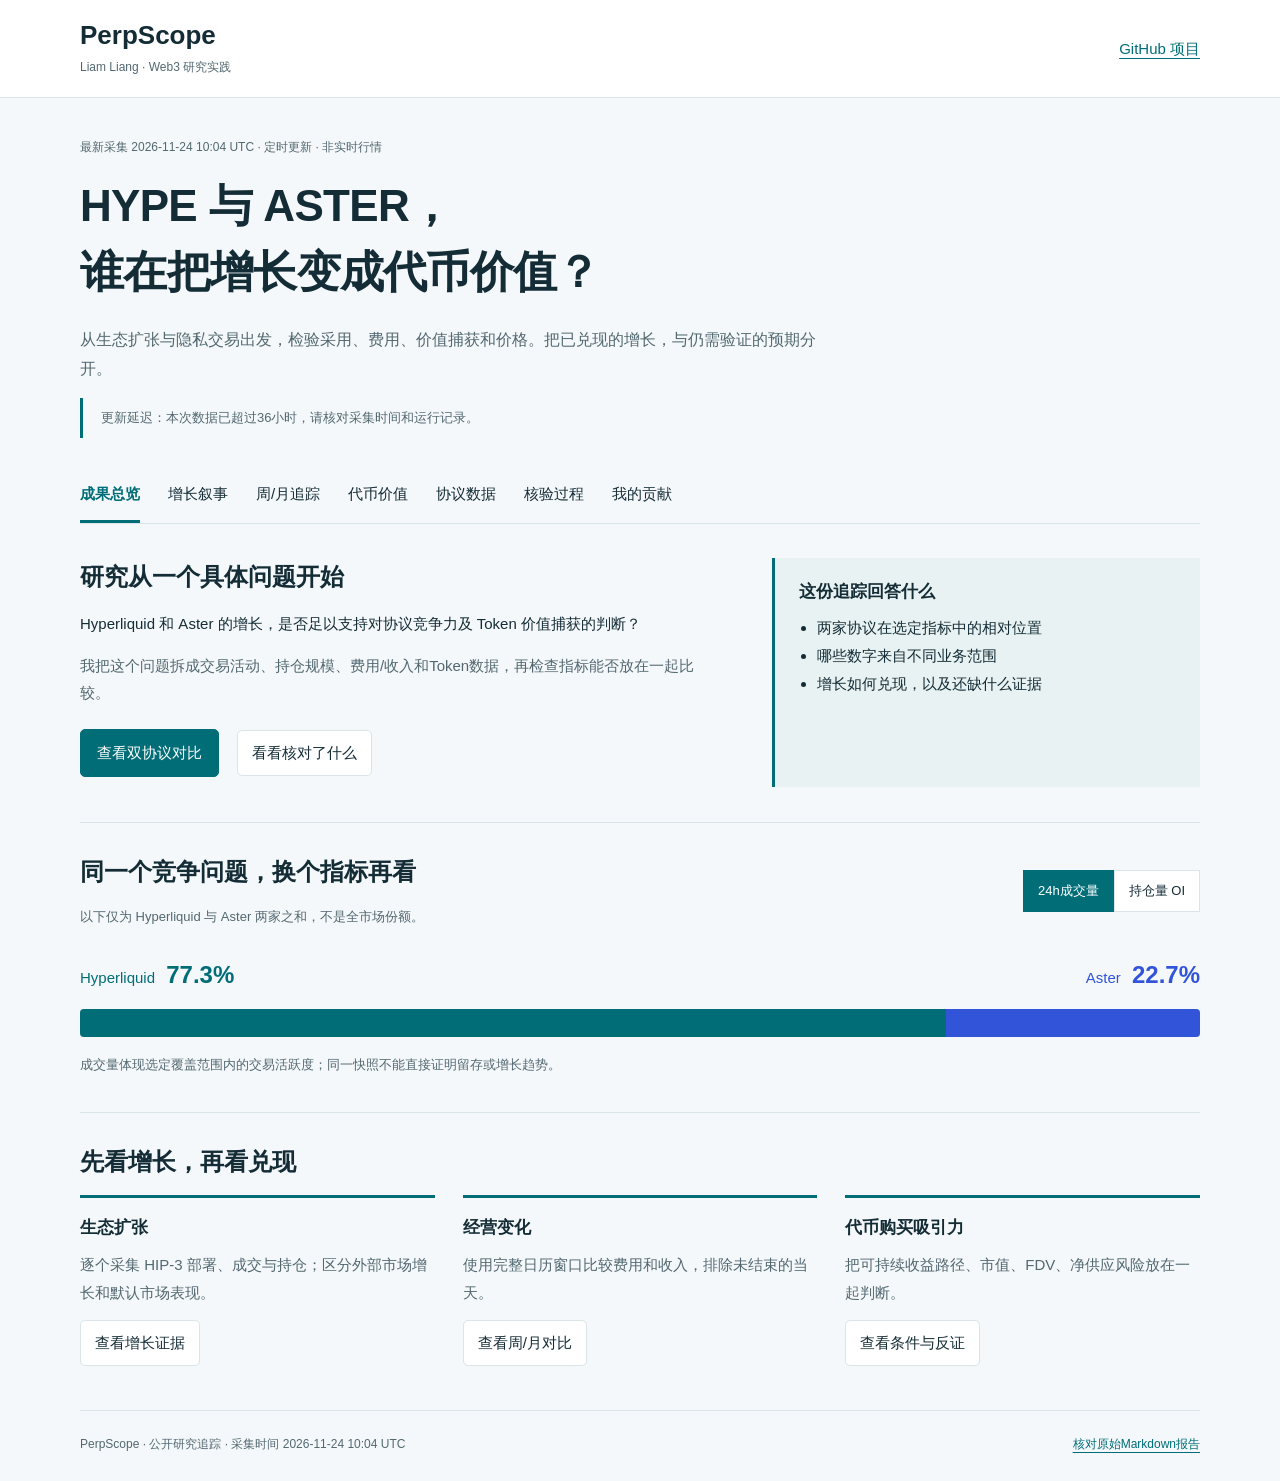
==== commit 642b2444: "Update protocol observations and historical comparisons" ====
--- a/docs/index.html
+++ b/docs/index.html
@@ -4,17 +4,17 @@
 small{display:block;color:#526871;font-weight:400;font-size:13px;margin-top:5px}.theses{display:grid;grid-template-columns:1fr 1fr;gap:30px;margin:26px 0}.theses article{padding:22px;border-top:3px solid #006d77;background:#edf3f5}.theses article:nth-child(2){border-color:#3154d9}dl{margin:22px 0}dt{font-size:14px;color:#526871;margin-top:16px}dd{font-size:21px;font-weight:700;margin:4px 0}.spark{width:100%;max-width:400px;fill:#006d77}.verdict{border-left:4px solid #006d77;padding:18px;background:#e7f1f2}.tabs{overflow-x:auto}.tabs button{white-space:nowrap}@media(max-width:700px){.theses{grid-template-columns:1fr}.intro h1{font-size:32px}}
 </style></head><body>
 <header class="top"><a href="#overview" class="brand" data-target="overview">PerpScope<span>Liam Liang · Web3 研究实践</span></a><a href="https://github.com/liamliang0/perpscope-research" target="_blank" rel="noopener noreferrer">GitHub 项目</a></header>
-<main><div class="intro"><p class="date">最新采集 2026-11-23 07:52 UTC · 定时更新 · 非实时行情</p><h1>HYPE 与 ASTER，<br>谁在把增长变成代币价值？</h1><p class="lead">从生态扩张与隐私交易出发，检验采用、费用、价值捕获和价格。把已兑现的增长，与仍需验证的预期分开。</p></div>
+<main><div class="intro"><p class="date">最新采集 2026-11-24 10:04 UTC · 定时更新 · 非实时行情</p><h1>HYPE 与 ASTER，<br>谁在把增长变成代币价值？</h1><p class="lead">从生态扩张与隐私交易出发，检验采用、费用、价值捕获和价格。把已兑现的增长，与仍需验证的预期分开。</p></div>
 <nav class="tabs" aria-label="查看项目"><button data-target="overview" class="active" aria-selected="true">成果总览</button><button data-target="narratives" aria-selected="false">增长叙事</button><button data-target="trends" aria-selected="false">周/月追踪</button><button data-target="valuation" aria-selected="false">代币价值</button><button data-target="comparison" aria-selected="false">协议数据</button><button data-target="quality" aria-selected="false">核验过程</button><button data-target="contribution" aria-selected="false">我的贡献</button></nav>
 <section id="overview" class="panel active"><div class="summary"><div><h2>研究从一个具体问题开始</h2><p>Hyperliquid 和 Aster 的增长，是否足以支持对协议竞争力及 Token 价值捕获的判断？</p><p class="muted">我把这个问题拆成交易活动、持仓规模、费用/收入和Token数据，再检查指标能否放在一起比较。</p><div class="actions"><button class="primary" data-target="comparison">查看双协议对比</button><button data-target="quality">看看核对了什么</button></div></div><aside class="question"><h3>这份追踪回答什么</h3><ul><li>两家协议在选定指标中的相对位置</li><li>哪些数字来自不同业务范围</li><li>增长如何兑现，以及还缺什么证据</li></ul></aside></div>
 <section class="subsection"><div class="chart-heading"><div><h2>同一个竞争问题，换个指标再看</h2><p>以下仅为 Hyperliquid 与 Aster 两家之和，不是全市场份额。</p></div><div class="switch" aria-label="份额指标"><button class="active" data-share="volume" aria-pressed="true">24h成交量</button><button data-share="oi" aria-pressed="false">持仓量 OI</button></div></div><div class="chart" aria-live="polite"><div class="bar-labels"><span>Hyperliquid <b id="share-h"></b></span><span>Aster <b id="share-a"></b></span></div><div class="share-track" role="img" aria-label="双协议份额对比"><div id="bar-h"></div><div id="bar-a"></div></div><p id="share-context"></p></div></section>
 <section class="subsection"><h2>先看增长，再看兑现</h2><div class="review-grid"><div><h3>生态扩张</h3><p>逐个采集 HIP-3 部署、成交与持仓；区分外部市场增长和默认市场表现。</p><button data-target="narratives">查看增长证据</button></div><div><h3>经营变化</h3><p>使用完整日历窗口比较费用和收入，排除未结束的当天。</p><button data-target="trends">查看周/月对比</button></div><div><h3>代币购买吸引力</h3><p>把可持续收益路径、市值、FDV、净供应风险放在一起判断。</p><button data-target="valuation">查看条件与反证</button></div></div></section></section>
-<section id="narratives" class="panel" hidden><h2>未来增长点，走到哪一步了？</h2><p class="note">官方资料监测：7/7 页检查成功；4 页较研究基线变化。有变化或未完成检查，请先复核对应来源，下面仍为原复核日期的判断。</p>
+<section id="narratives" class="panel" hidden><h2>未来增长点，走到哪一步了？</h2><p class="note">官方资料监测：7/7 页检查成功；7 页较研究基线变化。有变化或未完成检查，请先复核对应来源，下面仍为原复核日期的判断。</p>
 <p>研究复核：2026-10-19。以下是基于公开证据的研究判断，不是项目方承诺。指标定时更新，路线和机制需要另行复核。</p>
 <div class="theses"><article><h3>HYPE：从交易场所扩展为金融基础设施</h3><p>优先验证 HIP-3 外部市场带来的增量交易、HyperEVM 应用对流动性的复用，以及这些活动最终贡献的净费用。生态扩张是增长路径；“项目多”本身不是代币价值。</p>
 <p><a href="https://hyperliquid.gitbook.io/hyperliquid-docs/hyperliquid-improvement-proposals-hips/hip-3-builder-deployed-perpetuals">HIP-3 官方机制</a> · <a href="https://hyperliquid.gitbook.io/hyperliquid-docs/hyperevm">HyperEVM 官方说明</a></p>
-<dl><dt>有实际成交的 HIP-3 部署 / 发现总数</dt><dd>4 / 10</dd><dt>HIP-3 24h 成交额 / 官方持仓</dt><dd>$2.46B / $4.53B</dd><dt>HIP-3 占默认市场 + HIP-3 成交额</dt><dd>31.7%</dd></dl>
-<p class="note">来源：官方 info API，perpDexs → 逐 dex 的 metaAndAssetCtxs。采集于 2026-11-23T07:52:18.082146+00:00。该份额只在 Hyperliquid 内部计算；不加入上方默认市场的双协议成交量份额。部署存在不等于采用；零成交不会计为活跃。HIP-3 收入占比、HyperEVM 非重复 TVL和留存：N/A。</p>
+<dl><dt>有实际成交的 HIP-3 部署 / 发现总数</dt><dd>4 / 10</dd><dt>HIP-3 24h 成交额 / 官方持仓</dt><dd>$7.65B / $3.87B</dd><dt>HIP-3 占默认市场 + HIP-3 成交额</dt><dd>47.7%</dd></dl>
+<p class="note">来源：官方 info API，perpDexs → 逐 dex 的 metaAndAssetCtxs。采集于 2026-11-24T10:04:31.192083+00:00。该份额只在 Hyperliquid 内部计算；不加入上方默认市场的双协议成交量份额。部署存在不等于采用；零成交不会计为活跃。HIP-3 收入占比、HyperEVM 非重复 TVL和留存：N/A。</p>
 <p><b>前景判断：</b>已有外部部署与实际成交支撑，验证下一步是持续性和净收入贡献。增长模式减费、部署者分成可能让交易额扩张快于 HYPE 回购需求；不能按成交量等比例估算收益。</p></article>
 <article><h3>ASTER：隐私交易差异化，加上自有链和市场扩展</h3><p>隐私是较明确的产品差异，但不是唯一增长点；Aster Chain、开放上币和 TradFi 市场也在扩展交易品类与分发。这里优先检验：隐私是否吸引可留存、愿意付费的增量交易者。</p>
 <p><a href="https://docs.asterdex.com/trading/perpetuals/order-types/hidden-order-and-hidden-position">Hidden Order / Position</a> · <a href="https://docs.asterdex.com/aster-chain/overview">链与隐私机制</a> · <a href="https://docs.asterdex.com/overview/roadmap">官方路线</a></p>
@@ -24,13 +24,13 @@
 <h3>如何判断“发展程度”，而不是凭感觉打分</h3><div class="table-wrap"><table><thead><tr><th>证据层</th><th>HYPE 生态扩张</th><th>ASTER 隐私增长</th></tr></thead><tbody>
 <tr><th>机制与产品</th><td>官方架构 + API 部署记录</td><td>官方机制 + 使用教程；独立验证仍需补充</td></tr>
 <tr><th>实际采用</th><td>可量化外部市场成交、OI和集中度</td><td>未取得隐私专属采用数据，不能量化完成度</td></tr>
-<tr><th>可持续增量经济利益</th><td>HIP-3 净费用与回购贡献待拆分</td><td>隐私增量收入、成本及留存待拆分</td></tr></tbody></table></div><p class="note">集中度检查：xyz 占本次 HIP-3 成交额 97.9%。外部市场增长仍可能依赖少数部署，不能直接认定生态已充分多元化。</p></section><section id="trends" class="panel" hidden><h2>一天、一周、一个月：增长有没有兑现？</h2><p>费用/收入：最近完整 UTC 日、7 日、30 日，分别对比前一个等长周期；不纳入未结束的当天。价格：CoinGecko 滚动变化率。两类窗口不同，不混算。</p><h3>永续业务费用</h3><div class="table-wrap"><table><thead><tr><th>周期 / 截止日期</th><th>Hyperliquid 本期 / 环比</th><th>Aster 本期 / 环比</th></tr></thead><tbody><tr><th>1日<small>2026-11-22 → 2026-11-22</small></th><td>$2.59M<small>-35.5%</small></td><td>$105.21K<small>-46.8%</small></td></tr><tr><th>7日<small>2026-11-16 → 2026-11-22</small></th><td>$25.92M<small>+5.4%</small></td><td>$1.31M<small>+0.3%</small></td></tr><tr><th>30日<small>2026-10-24 → 2026-11-22</small></th><td>$96.12M<small>+20.7%</small></td><td>$4.69M<small>+15.7%</small></td></tr></tbody></table></div><h3>永续业务收入</h3><div class="table-wrap"><table><thead><tr><th>周期 / 截止日期</th><th>Hyperliquid 本期 / 环比</th><th>Aster 本期 / 环比</th></tr></thead><tbody><tr><th>1日<small>2026-11-22 → 2026-11-22</small></th><td>$2.06M<small>-34.2%</small></td><td>N/A<small>N/A</small></td></tr><tr><th>7日<small>2026-11-16 → 2026-11-22</small></th><td>$19.68M<small>+4.1%</small></td><td>N/A<small>N/A</small></td></tr><tr><th>30日<small>2026-10-24 → 2026-11-22</small></th><td>$73.75M<small>+15.3%</small></td><td>N/A<small>N/A</small></td></tr></tbody></table></div><h3>Token 价格变化</h3><div class="table-wrap"><table><thead><tr><th>滚动周期</th><th>HYPE</th><th>ASTER</th></tr></thead><tbody><tr><th>24小时</th><td>+4.3%</td><td>+3.7%</td></tr><tr><th>7日</th><td>-4.8%</td><td>-6.6%</td></tr><tr><th>30日</th><td>-18.4%</td><td>-27.1%</td></tr></tbody></table></div><p class="note">7/30日成交量：付费历史端点未接入；连续每日官方快照积累后才显示日采样估算，并明确标记。费用/收入历史来自其独立数据集，不反推成交量。OI变化等待同口径本地观测。</p><h3>最近60个完整日的费用轨迹</h3><div class="review-grid"><div><h3>Hyperliquid</h3><svg class="spark" viewBox="0 0 300 84" role="img" aria-label="Hyperliquid每日费用"><rect x="0" y="31.26" width="4" height="48.74"><title>2026-09-24: $4M</title></rect><rect x="5" y="44.50" width="4" height="35.50"><title>2026-09-25: $2.91M</title></rect><rect x="10" y="59.81" width="4" height="20.19"><title>2026-09-26: $1.66M</title></rect><rect x="15" y="53.01" width="4" height="26.99"><title>2026-09-27: $2.21M</title></rect><rect x="20" y="43.53" width="4" height="36.47"><title>2026-09-28: $2.99M</title></rect><rect x="25" y="44.81" width="4" height="35.19"><title>2026-09-29: $2.89M</title></rect><rect x="30" y="54.08" width="4" height="25.92"><title>2026-09-30: $2.13M</title></rect><rect x="35" y="51.23" width="4" height="28.77"><title>2026-10-01: $2.36M</title></rect><rect x="40" y="31.83" width="4" height="48.17"><title>2026-10-02: $3.95M</title></rect><rect x="45" y="63.36" width="4" height="16.64"><title>2026-10-03: $1.37M</title></rect><rect x="50" y="59.18" width="4" height="20.82"><title>2026-10-04: $1.71M</title></rect><rect x="55" y="43.96" width="4" height="36.04"><title>2026-10-05: $2.96M</title></rect><rect x="60" y="50.79" width="4" height="29.21"><title>2026-10-06: $2.40M</title></rect><rect x="65" y="38.23" width="4" height="41.77"><title>2026-10-07: $3.43M</title></rect><rect x="70" y="43.16" width="4" height="36.84"><title>2026-10-08: $3.02M</title></rect><rect x="75" y="54.82" width="4" height="25.18"><title>2026-10-09: $2.07M</title></rect><rect x="80" y="61.10" width="4" height="18.90"><title>2026-10-10: $1.55M</title></rect><rect x="85" y="56.68" width="4" height="23.32"><title>2026-10-11: $1.91M</title></rect><rect x="90" y="46.19" width="4" height="33.81"><title>2026-10-12: $2.77M</title></rect><rect x="95" y="47.48" width="4" height="32.52"><title>2026-10-13: $2.67M</title></rect><rect x="100" y="39.51" width="4" height="40.49"><title>2026-10-14: $3.32M</title></rect><rect x="105" y="27.16" width="4" height="52.84"><title>2026-10-15: $4.34M</title></rect><rect x="110" y="43.13" width="4" height="36.87"><title>2026-10-16: $3.03M</title></rect><rect x="115" y="61.45" width="4" height="18.55"><title>2026-10-17: $1.52M</title></rect><rect x="120" y="52.18" width="4" height="27.82"><title>2026-10-18: $2.28M</title></rect><rect x="125" y="50.62" width="4" height="29.38"><title>2026-10-19: $2.41M</title></rect><rect x="130" y="43.76" width="4" height="36.24"><title>2026-10-20: $2.97M</title></rect><rect x="135" y="45.14" width="4" height="34.86"><title>2026-10-21: $2.86M</title></rect><rect x="140" y="37.32" width="4" height="42.68"><title>2026-10-22: $3.50M</title></rect><rect x="145" y="50.18" width="4" height="29.82"><title>2026-10-23: $2.45M</title></rect><rect x="150" y="49.61" width="4" height="30.39"><title>2026-10-24: $2.49M</title></rect><rect x="155" y="59.36" width="4" height="20.64"><title>2026-10-25: $1.69M</title></rect><rect x="160" y="46.70" width="4" height="33.30"><title>2026-10-26: $2.73M</title></rect><rect x="165" y="54.84" width="4" height="25.16"><title>2026-10-27: $2.07M</title></rect><rect x="170" y="45.62" width="4" height="34.38"><title>2026-10-28: $2.82M</title></rect><rect x="175" y="6.00" width="4" height="74.00"><title>2026-10-29: $6.07M</title></rect><rect x="180" y="22.95" width="4" height="57.05"><title>2026-10-30: $4.68M</title></rect><rect x="185" y="62.95" width="4" height="17.05"><title>2026-10-31: $1.40M</title></rect><rect x="190" y="61.93" width="4" height="18.07"><title>2026-11-01: $1.48M</title></rect><rect x="195" y="42.27" width="4" height="37.73"><title>2026-11-02: $3.10M</title></rect><rect x="200" y="48.44" width="4" height="31.56"><title>2026-11-03: $2.59M</title></rect><rect x="205" y="21.78" width="4" height="58.22"><title>2026-11-04: $4.78M</title></rect><rect x="210" y="36.26" width="4" height="43.74"><title>2026-11-05: $3.59M</title></rect><rect x="215" y="46.22" width="4" height="33.78"><title>2026-11-06: $2.77M</title></rect><rect x="220" y="66.00" width="4" height="14.00"><title>2026-11-07: $1.15M</title></rect><rect x="225" y="53.34" width="4" height="26.66"><title>2026-11-08: $2.19M</title></rect><rect x="230" y="40.27" width="4" height="39.73"><title>2026-11-09: $3.26M</title></rect><rect x="235" y="41.16" width="4" height="38.84"><title>2026-11-10: $3.19M</title></rect><rect x="240" y="45.86" width="4" height="34.14"><title>2026-11-11: $2.80M</title></rect><rect x="245" y="47.02" width="4" height="32.98"><title>2026-11-12: $2.71M</title></rect><rect x="250" y="28.56" width="4" height="51.44"><title>2026-11-13: $4.22M</title></rect><rect x="255" y="22.85" width="4" height="57.15"><title>2026-11-14: $4.69M</title></rect><rect x="260" y="34.67" width="4" height="45.33"><title>2026-11-15: $3.72M</title></rect><rect x="265" y="39.61" width="4" height="40.39"><title>2026-11-16: $3.31M</title></rect><rect x="270" y="38.78" width="4" height="41.22"><title>2026-11-17: $3.38M</title></rect><rect x="275" y="42.32" width="4" height="37.68"><title>2026-11-18: $3.09M</title></rect><rect x="280" y="30.96" width="4" height="49.04"><title>2026-11-19: $4.02M</title></rect><rect x="285" y="13.04" width="4" height="66.96"><title>2026-11-20: $5.50M</title></rect><rect x="290" y="30.99" width="4" height="49.01"><title>2026-11-21: $4.02M</title></rect><rect x="295" y="48.41" width="4" height="31.59"><title>2026-11-22: $2.59M</title></rect></svg><small>2026-09-24 → 2026-11-22；独立纵轴峰值 $6.07M</small></div><div><h3>Aster</h3><svg class="spark" viewBox="0 0 300 84" role="img" aria-label="Aster每日费用"><rect x="0" y="37.50" width="4" height="42.50"><title>2026-09-24: $154.33K</title></rect><rect x="5" y="47.05" width="4" height="32.95"><title>2026-09-25: $119.67K</title></rect><rect x="10" y="57.37" width="4" height="22.63"><title>2026-09-26: $82.17K</title></rect><rect x="15" y="60.64" width="4" height="19.36"><title>2026-09-27: $70.31K</title></rect><rect x="20" y="36.86" width="4" height="43.14"><title>2026-09-28: $156.66K</title></rect><rect x="25" y="40.75" width="4" height="39.25"><title>2026-09-29: $142.53K</title></rect><rect x="30" y="38.99" width="4" height="41.01"><title>2026-09-30: $148.94K</title></rect><rect x="35" y="39.06" width="4" height="40.94"><title>2026-10-01: $148.66K</title></rect><rect x="40" y="18.54" width="4" height="61.46"><title>2026-10-02: $223.21K</title></rect><rect x="45" y="59.66" width="4" height="20.34"><title>2026-10-03: $73.86K</title></rect><rect x="50" y="61.18" width="4" height="18.82"><title>2026-10-04: $68.36K</title></rect><rect x="55" y="38.46" width="4" height="41.54"><title>2026-10-05: $150.84K</title></rect><rect x="60" y="49.54" width="4" height="30.46"><title>2026-10-06: $110.62K</title></rect><rect x="65" y="36.49" width="4" height="43.51"><title>2026-10-07: $158K</title></rect><rect x="70" y="13.90" width="4" height="66.10"><title>2026-10-08: $240.04K</title></rect><rect x="75" y="39.83" width="4" height="40.17"><title>2026-10-09: $145.87K</title></rect><rect x="80" y="64.69" width="4" height="15.31"><title>2026-10-10: $55.59K</title></rect><rect x="85" y="57.48" width="4" height="22.52"><title>2026-10-11: $81.77K</title></rect><rect x="90" y="38.35" width="4" height="41.65"><title>2026-10-12: $151.27K</title></rect><rect x="95" y="29.97" width="4" height="50.03"><title>2026-10-13: $181.70K</title></rect><rect x="100" y="33.05" width="4" height="46.95"><title>2026-10-14: $170.49K</title></rect><rect x="105" y="18.67" width="4" height="61.33"><title>2026-10-15: $222.73K</title></rect><rect x="110" y="39.83" width="4" height="40.17"><title>2026-10-16: $145.87K</title></rect><rect x="115" y="67.09" width="4" height="12.91"><title>2026-10-17: $46.87K</title></rect><rect x="120" y="55.89" width="4" height="24.11"><title>2026-10-18: $87.55K</title></rect><rect x="125" y="45.89" width="4" height="34.11"><title>2026-10-19: $123.86K</title></rect><rect x="130" y="44.08" width="4" height="35.92"><title>2026-10-20: $130.43K</title></rect><rect x="135" y="37.98" width="4" height="42.02"><title>2026-10-21: $152.59K</title></rect><rect x="140" y="34.01" width="4" height="45.99"><title>2026-10-22: $167.01K</title></rect><rect x="145" y="41.27" width="4" height="38.73"><title>2026-10-23: $140.64K</title></rect><rect x="150" y="48.55" width="4" height="31.45"><title>2026-10-24: $114.21K</title></rect><rect x="155" y="60.10" width="4" height="19.90"><title>2026-10-25: $72.27K</title></rect><rect x="160" y="37.98" width="4" height="42.02"><title>2026-10-26: $152.59K</title></rect><rect x="165" y="49.87" width="4" height="30.13"><title>2026-10-27: $109.40K</title></rect><rect x="170" y="45.58" width="4" height="34.42"><title>2026-10-28: $125K</title></rect><rect x="175" y="26.64" width="4" height="53.36"><title>2026-10-29: $193.78K</title></rect><rect x="180" y="20.43" width="4" height="59.57"><title>2026-10-30: $216.34K</title></rect><rect x="185" y="66.18" width="4" height="13.82"><title>2026-10-31: $50.18K</title></rect><rect x="190" y="66.97" width="4" height="13.03"><title>2026-11-01: $47.31K</title></rect><rect x="195" y="39.19" width="4" height="40.81"><title>2026-11-02: $148.20K</title></rect><rect x="200" y="48.27" width="4" height="31.73"><title>2026-11-03: $115.22K</title></rect><rect x="205" y="14.81" width="4" height="65.19"><title>2026-11-04: $236.75K</title></rect><rect x="210" y="21.10" width="4" height="58.90"><title>2026-11-05: $213.88K</title></rect><rect x="215" y="35.10" width="4" height="44.90"><title>2026-11-06: $163.07K</title></rect><rect x="220" y="68.51" width="4" height="11.49"><title>2026-11-07: $41.73K</title></rect><rect x="225" y="61.05" width="4" height="18.95"><title>2026-11-08: $68.80K</title></rect><rect x="230" y="25.18" width="4" height="54.82"><title>2026-11-09: $199.09K</title></rect><rect x="235" y="35.73" width="4" height="44.27"><title>2026-11-10: $160.78K</title></rect><rect x="240" y="46.35" width="4" height="33.65"><title>2026-11-11: $122.22K</title></rect><rect x="245" y="37.28" width="4" height="42.72"><title>2026-11-12: $155.14K</title></rect><rect x="250" y="23.20" width="4" height="56.80"><title>2026-11-13: $206.29K</title></rect><rect x="255" y="25.96" width="4" height="54.04"><title>2026-11-14: $196.25K</title></rect><rect x="260" y="6.00" width="4" height="74.00"><title>2026-11-15: $268.74K</title></rect><rect x="265" y="27.37" width="4" height="52.63"><title>2026-11-16: $191.12K</title></rect><rect x="270" y="34.79" width="4" height="45.21"><title>2026-11-17: $164.18K</title></rect><rect x="275" y="29.40" width="4" height="50.60"><title>2026-11-18: $183.74K</title></rect><rect x="280" y="22.98" width="4" height="57.02"><title>2026-11-19: $207.08K</title></rect><rect x="285" y="7.32" width="4" height="72.68"><title>2026-11-20: $263.93K</title></rect><rect x="290" y="25.59" width="4" height="54.41"><title>2026-11-21: $197.61K</title></rect><rect x="295" y="51.03" width="4" height="28.97"><title>2026-11-22: $105.21K</title></rect></svg><small>2026-09-24 → 2026-11-22；独立纵轴峰值 $268.74K</small></div></div></section><section id="valuation" class="panel" hidden><h2>落到代币：好业务是否已经是好价格？</h2><p>排序标准：经营兑现的证据、估值负担、增长可选性。以下是条件性研究判断；不把叙事强弱直接转成目标价或收益概率。</p><div class="table-wrap"><table><thead><tr><th>观察项</th><th>HYPE</th><th>ASTER</th></tr></thead><tbody><tr><th>现价</th><td>$62.81</td><td>$0.51</td></tr><tr><th>流通市值</th><td>$14.93B</td><td>$1.31B</td></tr><tr><th>FDV</th><td>$59.65B</td><td>$3.97B</td></tr><tr><th>近30日持有人收益：范围不同</th><td>$73.75M</td><td>$2.78M</td></tr><tr><th>近30日持有人收益 ×12 / 流通市值</th><td>5.93%</td><td>2.54%</td></tr><tr><th>近30日持有人收益 ×12 / FDV</th><td>1.48%</td><td>0.84%</td></tr><tr><th>指标范围</th><td>Hyperliquid Perps-linked</td><td>Aster parent / token</td></tr></tbody></table></div><p class="note">年化仅为最近30日重复12次的诊断，不是 APY、现金分红或可直接比较的 PE。两边范围不同，不能据此说投资价值相差某个倍数。市值/FDV差距不等于未来12个月解锁量；净新增流通、回购和销毁需另外核对。</p><h3>本期可验证的经营比较</h3><p>相同完整周期内，7日费用环比：HYPE +5.4%，ASTER +0.3%；30日费用环比：+20.7% / +15.7%。这是总业务变动，不能直接归因于某一个叙事。</p><div class="theses"><article><h3>HYPE：兑现证据更容易核验，价格仍要过关</h3><p>Assistance Fund 将相关费用兑换为 HYPE 并销毁；费用并非全部归该基金，部署者和 HLP 也参与分配。生态交易扩张是否提高净回购，需要结合费率与分成验证。</p><p><a href="https://hyperliquid.gitbook.io/hyperliquid-docs/trading/fees">费用与销毁机制</a></p><p><b>更有吸引力的条件：</b>新增市场持续贡献净费用、收入增长超过估值扩张、销毁与解锁后的净供应改善。</p><p><b>推翻条件：</b>外部交易高度集中且收入转化持续走弱，或者当前价格已隐含过高增长。</p></article>
+<tr><th>可持续增量经济利益</th><td>HIP-3 净费用与回购贡献待拆分</td><td>隐私增量收入、成本及留存待拆分</td></tr></tbody></table></div><p class="note">集中度检查：xyz 占本次 HIP-3 成交额 97.8%。外部市场增长仍可能依赖少数部署，不能直接认定生态已充分多元化。</p></section><section id="trends" class="panel" hidden><h2>一天、一周、一个月：增长有没有兑现？</h2><p>费用/收入：最近完整 UTC 日、7 日、30 日，分别对比前一个等长周期；不纳入未结束的当天。价格：CoinGecko 滚动变化率。两类窗口不同，不混算。</p><h3>永续业务费用</h3><div class="table-wrap"><table><thead><tr><th>周期 / 截止日期</th><th>Hyperliquid 本期 / 环比</th><th>Aster 本期 / 环比</th></tr></thead><tbody><tr><th>1日<small>2026-11-23 → 2026-11-23</small></th><td>$4.92M<small>+89.7%</small></td><td>$209.50K<small>+99.1%</small></td></tr><tr><th>7日<small>2026-11-17 → 2026-11-23</small></th><td>$27.53M<small>+11.7%</small></td><td>$1.33M<small>+2.4%</small></td></tr><tr><th>30日<small>2026-10-25 → 2026-11-23</small></th><td>$98.54M<small>+26.1%</small></td><td>$4.79M<small>+19.3%</small></td></tr></tbody></table></div><h3>永续业务收入</h3><div class="table-wrap"><table><thead><tr><th>周期 / 截止日期</th><th>Hyperliquid 本期 / 环比</th><th>Aster 本期 / 环比</th></tr></thead><tbody><tr><th>1日<small>2026-11-23 → 2026-11-23</small></th><td>$3.77M<small>+83.0%</small></td><td>N/A<small>N/A</small></td></tr><tr><th>7日<small>2026-11-17 → 2026-11-23</small></th><td>$20.93M<small>+10.4%</small></td><td>N/A<small>N/A</small></td></tr><tr><th>30日<small>2026-10-25 → 2026-11-23</small></th><td>$75.53M<small>+20.5%</small></td><td>N/A<small>N/A</small></td></tr></tbody></table></div><h3>Token 价格变化</h3><div class="table-wrap"><table><thead><tr><th>滚动周期</th><th>HYPE</th><th>ASTER</th></tr></thead><tbody><tr><th>24小时</th><td>-1.6%</td><td>-2.0%</td></tr><tr><th>7日</th><td>-8.7%</td><td>-16.6%</td></tr><tr><th>30日</th><td>-16.7%</td><td>-29.2%</td></tr></tbody></table></div><p class="note">7/30日成交量：付费历史端点未接入；连续每日官方快照积累后才显示日采样估算，并明确标记。费用/收入历史来自其独立数据集，不反推成交量。OI变化等待同口径本地观测。</p><h3>最近60个完整日的费用轨迹</h3><div class="review-grid"><div><h3>Hyperliquid</h3><svg class="spark" viewBox="0 0 300 84" role="img" aria-label="Hyperliquid每日费用"><rect x="0" y="44.50" width="4" height="35.50"><title>2026-09-25: $2.91M</title></rect><rect x="5" y="59.81" width="4" height="20.19"><title>2026-09-26: $1.66M</title></rect><rect x="10" y="53.01" width="4" height="26.99"><title>2026-09-27: $2.21M</title></rect><rect x="15" y="43.53" width="4" height="36.47"><title>2026-09-28: $2.99M</title></rect><rect x="20" y="44.81" width="4" height="35.19"><title>2026-09-29: $2.89M</title></rect><rect x="25" y="54.08" width="4" height="25.92"><title>2026-09-30: $2.13M</title></rect><rect x="30" y="51.23" width="4" height="28.77"><title>2026-10-01: $2.36M</title></rect><rect x="35" y="31.83" width="4" height="48.17"><title>2026-10-02: $3.95M</title></rect><rect x="40" y="63.36" width="4" height="16.64"><title>2026-10-03: $1.37M</title></rect><rect x="45" y="59.18" width="4" height="20.82"><title>2026-10-04: $1.71M</title></rect><rect x="50" y="43.96" width="4" height="36.04"><title>2026-10-05: $2.96M</title></rect><rect x="55" y="50.79" width="4" height="29.21"><title>2026-10-06: $2.40M</title></rect><rect x="60" y="38.23" width="4" height="41.77"><title>2026-10-07: $3.43M</title></rect><rect x="65" y="43.16" width="4" height="36.84"><title>2026-10-08: $3.02M</title></rect><rect x="70" y="54.82" width="4" height="25.18"><title>2026-10-09: $2.07M</title></rect><rect x="75" y="61.10" width="4" height="18.90"><title>2026-10-10: $1.55M</title></rect><rect x="80" y="56.68" width="4" height="23.32"><title>2026-10-11: $1.91M</title></rect><rect x="85" y="46.19" width="4" height="33.81"><title>2026-10-12: $2.77M</title></rect><rect x="90" y="47.48" width="4" height="32.52"><title>2026-10-13: $2.67M</title></rect><rect x="95" y="39.51" width="4" height="40.49"><title>2026-10-14: $3.32M</title></rect><rect x="100" y="27.16" width="4" height="52.84"><title>2026-10-15: $4.34M</title></rect><rect x="105" y="43.13" width="4" height="36.87"><title>2026-10-16: $3.03M</title></rect><rect x="110" y="61.45" width="4" height="18.55"><title>2026-10-17: $1.52M</title></rect><rect x="115" y="52.18" width="4" height="27.82"><title>2026-10-18: $2.28M</title></rect><rect x="120" y="50.62" width="4" height="29.38"><title>2026-10-19: $2.41M</title></rect><rect x="125" y="43.76" width="4" height="36.24"><title>2026-10-20: $2.97M</title></rect><rect x="130" y="45.14" width="4" height="34.86"><title>2026-10-21: $2.86M</title></rect><rect x="135" y="37.32" width="4" height="42.68"><title>2026-10-22: $3.50M</title></rect><rect x="140" y="50.18" width="4" height="29.82"><title>2026-10-23: $2.45M</title></rect><rect x="145" y="49.61" width="4" height="30.39"><title>2026-10-24: $2.49M</title></rect><rect x="150" y="59.36" width="4" height="20.64"><title>2026-10-25: $1.69M</title></rect><rect x="155" y="46.70" width="4" height="33.30"><title>2026-10-26: $2.73M</title></rect><rect x="160" y="54.84" width="4" height="25.16"><title>2026-10-27: $2.07M</title></rect><rect x="165" y="45.62" width="4" height="34.38"><title>2026-10-28: $2.82M</title></rect><rect x="170" y="6.00" width="4" height="74.00"><title>2026-10-29: $6.07M</title></rect><rect x="175" y="22.95" width="4" height="57.05"><title>2026-10-30: $4.68M</title></rect><rect x="180" y="62.95" width="4" height="17.05"><title>2026-10-31: $1.40M</title></rect><rect x="185" y="61.93" width="4" height="18.07"><title>2026-11-01: $1.48M</title></rect><rect x="190" y="42.27" width="4" height="37.73"><title>2026-11-02: $3.10M</title></rect><rect x="195" y="48.44" width="4" height="31.56"><title>2026-11-03: $2.59M</title></rect><rect x="200" y="21.78" width="4" height="58.22"><title>2026-11-04: $4.78M</title></rect><rect x="205" y="36.26" width="4" height="43.74"><title>2026-11-05: $3.59M</title></rect><rect x="210" y="46.22" width="4" height="33.78"><title>2026-11-06: $2.77M</title></rect><rect x="215" y="66.00" width="4" height="14.00"><title>2026-11-07: $1.15M</title></rect><rect x="220" y="53.34" width="4" height="26.66"><title>2026-11-08: $2.19M</title></rect><rect x="225" y="40.27" width="4" height="39.73"><title>2026-11-09: $3.26M</title></rect><rect x="230" y="41.16" width="4" height="38.84"><title>2026-11-10: $3.19M</title></rect><rect x="235" y="45.86" width="4" height="34.14"><title>2026-11-11: $2.80M</title></rect><rect x="240" y="47.02" width="4" height="32.98"><title>2026-11-12: $2.71M</title></rect><rect x="245" y="28.56" width="4" height="51.44"><title>2026-11-13: $4.22M</title></rect><rect x="250" y="22.85" width="4" height="57.15"><title>2026-11-14: $4.69M</title></rect><rect x="255" y="34.67" width="4" height="45.33"><title>2026-11-15: $3.72M</title></rect><rect x="260" y="39.61" width="4" height="40.39"><title>2026-11-16: $3.31M</title></rect><rect x="265" y="38.78" width="4" height="41.22"><title>2026-11-17: $3.38M</title></rect><rect x="270" y="42.32" width="4" height="37.68"><title>2026-11-18: $3.09M</title></rect><rect x="275" y="30.96" width="4" height="49.04"><title>2026-11-19: $4.02M</title></rect><rect x="280" y="13.04" width="4" height="66.96"><title>2026-11-20: $5.50M</title></rect><rect x="285" y="30.99" width="4" height="49.01"><title>2026-11-21: $4.02M</title></rect><rect x="290" y="48.41" width="4" height="31.59"><title>2026-11-22: $2.59M</title></rect><rect x="295" y="20.07" width="4" height="59.93"><title>2026-11-23: $4.92M</title></rect></svg><small>2026-09-25 → 2026-11-23；独立纵轴峰值 $6.07M</small></div><div><h3>Aster</h3><svg class="spark" viewBox="0 0 300 84" role="img" aria-label="Aster每日费用"><rect x="0" y="47.05" width="4" height="32.95"><title>2026-09-25: $119.67K</title></rect><rect x="5" y="57.37" width="4" height="22.63"><title>2026-09-26: $82.17K</title></rect><rect x="10" y="60.64" width="4" height="19.36"><title>2026-09-27: $70.31K</title></rect><rect x="15" y="36.86" width="4" height="43.14"><title>2026-09-28: $156.66K</title></rect><rect x="20" y="40.75" width="4" height="39.25"><title>2026-09-29: $142.53K</title></rect><rect x="25" y="38.99" width="4" height="41.01"><title>2026-09-30: $148.94K</title></rect><rect x="30" y="39.06" width="4" height="40.94"><title>2026-10-01: $148.66K</title></rect><rect x="35" y="18.54" width="4" height="61.46"><title>2026-10-02: $223.21K</title></rect><rect x="40" y="59.66" width="4" height="20.34"><title>2026-10-03: $73.86K</title></rect><rect x="45" y="61.18" width="4" height="18.82"><title>2026-10-04: $68.36K</title></rect><rect x="50" y="38.46" width="4" height="41.54"><title>2026-10-05: $150.84K</title></rect><rect x="55" y="49.54" width="4" height="30.46"><title>2026-10-06: $110.62K</title></rect><rect x="60" y="36.49" width="4" height="43.51"><title>2026-10-07: $158K</title></rect><rect x="65" y="13.90" width="4" height="66.10"><title>2026-10-08: $240.04K</title></rect><rect x="70" y="39.83" width="4" height="40.17"><title>2026-10-09: $145.87K</title></rect><rect x="75" y="64.69" width="4" height="15.31"><title>2026-10-10: $55.59K</title></rect><rect x="80" y="57.48" width="4" height="22.52"><title>2026-10-11: $81.77K</title></rect><rect x="85" y="38.35" width="4" height="41.65"><title>2026-10-12: $151.27K</title></rect><rect x="90" y="29.97" width="4" height="50.03"><title>2026-10-13: $181.70K</title></rect><rect x="95" y="33.05" width="4" height="46.95"><title>2026-10-14: $170.49K</title></rect><rect x="100" y="18.67" width="4" height="61.33"><title>2026-10-15: $222.73K</title></rect><rect x="105" y="39.83" width="4" height="40.17"><title>2026-10-16: $145.87K</title></rect><rect x="110" y="67.09" width="4" height="12.91"><title>2026-10-17: $46.87K</title></rect><rect x="115" y="55.89" width="4" height="24.11"><title>2026-10-18: $87.55K</title></rect><rect x="120" y="45.89" width="4" height="34.11"><title>2026-10-19: $123.86K</title></rect><rect x="125" y="44.08" width="4" height="35.92"><title>2026-10-20: $130.43K</title></rect><rect x="130" y="37.98" width="4" height="42.02"><title>2026-10-21: $152.59K</title></rect><rect x="135" y="34.01" width="4" height="45.99"><title>2026-10-22: $167.01K</title></rect><rect x="140" y="41.27" width="4" height="38.73"><title>2026-10-23: $140.64K</title></rect><rect x="145" y="48.55" width="4" height="31.45"><title>2026-10-24: $114.21K</title></rect><rect x="150" y="60.10" width="4" height="19.90"><title>2026-10-25: $72.27K</title></rect><rect x="155" y="37.98" width="4" height="42.02"><title>2026-10-26: $152.59K</title></rect><rect x="160" y="49.87" width="4" height="30.13"><title>2026-10-27: $109.40K</title></rect><rect x="165" y="45.58" width="4" height="34.42"><title>2026-10-28: $125K</title></rect><rect x="170" y="26.64" width="4" height="53.36"><title>2026-10-29: $193.78K</title></rect><rect x="175" y="20.43" width="4" height="59.57"><title>2026-10-30: $216.34K</title></rect><rect x="180" y="66.18" width="4" height="13.82"><title>2026-10-31: $50.18K</title></rect><rect x="185" y="66.97" width="4" height="13.03"><title>2026-11-01: $47.31K</title></rect><rect x="190" y="39.19" width="4" height="40.81"><title>2026-11-02: $148.20K</title></rect><rect x="195" y="48.27" width="4" height="31.73"><title>2026-11-03: $115.22K</title></rect><rect x="200" y="14.81" width="4" height="65.19"><title>2026-11-04: $236.75K</title></rect><rect x="205" y="21.10" width="4" height="58.90"><title>2026-11-05: $213.88K</title></rect><rect x="210" y="35.10" width="4" height="44.90"><title>2026-11-06: $163.07K</title></rect><rect x="215" y="68.51" width="4" height="11.49"><title>2026-11-07: $41.73K</title></rect><rect x="220" y="61.05" width="4" height="18.95"><title>2026-11-08: $68.80K</title></rect><rect x="225" y="25.18" width="4" height="54.82"><title>2026-11-09: $199.09K</title></rect><rect x="230" y="35.73" width="4" height="44.27"><title>2026-11-10: $160.78K</title></rect><rect x="235" y="46.35" width="4" height="33.65"><title>2026-11-11: $122.22K</title></rect><rect x="240" y="37.28" width="4" height="42.72"><title>2026-11-12: $155.14K</title></rect><rect x="245" y="23.20" width="4" height="56.80"><title>2026-11-13: $206.29K</title></rect><rect x="250" y="25.96" width="4" height="54.04"><title>2026-11-14: $196.25K</title></rect><rect x="255" y="6.00" width="4" height="74.00"><title>2026-11-15: $268.74K</title></rect><rect x="260" y="27.37" width="4" height="52.63"><title>2026-11-16: $191.12K</title></rect><rect x="265" y="34.79" width="4" height="45.21"><title>2026-11-17: $164.18K</title></rect><rect x="270" y="29.40" width="4" height="50.60"><title>2026-11-18: $183.74K</title></rect><rect x="275" y="22.98" width="4" height="57.02"><title>2026-11-19: $207.08K</title></rect><rect x="280" y="7.32" width="4" height="72.68"><title>2026-11-20: $263.93K</title></rect><rect x="285" y="25.59" width="4" height="54.41"><title>2026-11-21: $197.61K</title></rect><rect x="290" y="51.03" width="4" height="28.97"><title>2026-11-22: $105.21K</title></rect><rect x="295" y="22.31" width="4" height="57.69"><title>2026-11-23: $209.50K</title></rect></svg><small>2026-09-25 → 2026-11-23；独立纵轴峰值 $268.74K</small></div></div></section><section id="valuation" class="panel" hidden><h2>落到代币：好业务是否已经是好价格？</h2><p>排序标准：经营兑现的证据、估值负担、增长可选性。以下是条件性研究判断；不把叙事强弱直接转成目标价或收益概率。</p><div class="table-wrap"><table><thead><tr><th>观察项</th><th>HYPE</th><th>ASTER</th></tr></thead><tbody><tr><th>现价</th><td>$62.72</td><td>$0.50</td></tr><tr><th>流通市值</th><td>$14.89B</td><td>$1.28B</td></tr><tr><th>FDV</th><td>$59.49B</td><td>$3.86B</td></tr><tr><th>近30日持有人收益：范围不同</th><td>$75.53M</td><td>$2.74M</td></tr><tr><th>近30日持有人收益 ×12 / 流通市值</th><td>6.09%</td><td>2.58%</td></tr><tr><th>近30日持有人收益 ×12 / FDV</th><td>1.52%</td><td>0.85%</td></tr><tr><th>指标范围</th><td>Hyperliquid Perps-linked</td><td>Aster parent / token</td></tr></tbody></table></div><p class="note">年化仅为最近30日重复12次的诊断，不是 APY、现金分红或可直接比较的 PE。两边范围不同，不能据此说投资价值相差某个倍数。市值/FDV差距不等于未来12个月解锁量；净新增流通、回购和销毁需另外核对。</p><h3>本期可验证的经营比较</h3><p>相同完整周期内，7日费用环比：HYPE +11.7%，ASTER +2.4%；30日费用环比：+26.1% / +19.3%。这是总业务变动，不能直接归因于某一个叙事。</p><div class="theses"><article><h3>HYPE：兑现证据更容易核验，价格仍要过关</h3><p>Assistance Fund 将相关费用兑换为 HYPE 并销毁；费用并非全部归该基金，部署者和 HLP 也参与分配。生态交易扩张是否提高净回购，需要结合费率与分成验证。</p><p><a href="https://hyperliquid.gitbook.io/hyperliquid-docs/trading/fees">费用与销毁机制</a></p><p><b>更有吸引力的条件：</b>新增市场持续贡献净费用、收入增长超过估值扩张、销毁与解锁后的净供应改善。</p><p><b>推翻条件：</b>外部交易高度集中且收入转化持续走弱，或者当前价格已隐含过高增长。</p></article>
 <article><h3>ASTER：追赶空间存在，隐私溢价需要兑现</h3><p>官方规则为每日平台费用的99%用于回购，回购代币分配给 veASTER，储备等量销毁。普通现货持有人与锁仓者的经济利益不同；激励发行也可能抵消供应收缩。</p><p><a href="https://docs.asterdex.com/usdaster-token/tokenomics">回购、分配与供应规则</a></p><p><b>更有吸引力的条件：</b>隐私采用与留存可核实，费用在激励退出后仍增长，净流通供应改善且价格未先行透支。</p><p><b>推翻条件：</b>采用不能转化为可持续收入，或回购叙事掩盖更大的新增流通。</p></article></div>
 <p class="verdict"><b>研究结论：</b>当前更容易核验的是 HYPE 的生态采用与经济兑现；ASTER 的隐私具有产品差异，但采用归因仍有缺口。这支持“兑现证据优先看 HYPE、增量验证重点看 ASTER”，不等于当前价格下必然应买 HYPE。缺少净解锁预测、未来现金利益情景和风险预算，本页不伪造便宜程度、胜率或统一目标价。</p></section>
-<section id="comparison" class="panel" hidden><div class="section-heading"><div><h2>把经营活动和Token数据分开看</h2><p>采集于 2026-11-23 07:52 UTC。N/A 代表未可靠取得，不代表零。</p></div><a href="sample_report.md" download="PerpScope-sample-report.md">下载原始报告</a></div><h3>永续业务</h3><div class="table-wrap"><table><thead><tr><th>指标</th><th>Hyperliquid</th><th>Aster</th></tr></thead><tbody><tr><th>24小时成交量</th><td>$5.30B</td><td>$1.35B</td></tr><tr><th>7日成交量（日采样估算）</th><td>$49.10B</td><td>$14.52B</td></tr><tr><th>30日成交量（日采样估算）</th><td>$190.67B</td><td>$53.10B</td></tr><tr><th>同源持仓量 OI</th><td>$5.38B</td><td>$1.11B</td></tr><tr><th>官方持仓量（仅交叉核对）</th><td>$6.17B</td><td>N/A</td></tr><tr><th>永续业务24小时费用</th><td>$2.59M</td><td>$119.88K</td></tr><tr><th>永续业务24小时收入</th><td>$2.06M</td><td>N/A</td></tr></tbody></table></div><p class="note">成交量来自各自官方API；跨协议OI使用同源标准化数据。两者的产品覆盖和计算定义仍需按来源说明理解。</p><h3>Token与价值捕获</h3><div class="table-wrap"><table><thead><tr><th>指标</th><th>Hyperliquid</th><th>Aster</th></tr></thead><tbody><tr><th>母协议TVL</th><td>$7.25B</td><td>$726.50M</td></tr><tr><th>Token价格</th><td>$62.81</td><td>$0.51</td></tr><tr><th>流通市值</th><td>$14.93B</td><td>$1.31B</td></tr><tr><th>完全稀释估值 FDV</th><td>$59.65B</td><td>$3.97B</td></tr></tbody></table></div><p class="note">母协议TVL不等于完全可比的保证金资本；持有人收益保留原始业务范围，不强行合成统一“PE”。</p><div class="actions"><button data-target="quality">查看来源和口径</button><a href="report-data.json" download="PerpScope-display-data.json">下载展示数据</a></div></section>
-<section id="quality" class="panel" hidden><h2>数据能拿到，还要确认能不能这样用</h2><div class="review-grid"><div><h3>事实</h3><p>保留每项指标的数据源、接口、采集时间与业务范围；展示值由本次结构化采集结果生成。</p></div><div><h3>解释</h3><p>成交、持仓与收入一起改善，才更有理由继续研究增长质量；单个快照不证明因果。</p></div><div><h3>未知</h3><p>用户留存、补贴成本、隐私功能采用等，需要第一方或额外研究数据，未取得时明确保留未知。</p></div></div><section class="subsection"><h3>本份报告的数据规则</h3><ul class="checks"><li>Hyperliquid成交量API覆盖默认永续市场，不自动包含全部HIP-3市场。</li><li>两家OI份额使用同源数据，不混合官方与第三方口径。</li><li>永续业务、母协议、Token层级分别标记。</li><li>缺失一方数据时，不把缺失当零计算份额。</li><li>历史不足时，不给出7日/30日趋势结论。</li></ul></section><details open><summary>原始接口与采集时间（来自报告）</summary><div class="table-wrap"><table class="sources"><thead><tr><th>来源</th><th>业务范围 / 对应字段</th><th>采集时间 UTC / 接口</th></tr></thead><tbody><tr><th>Hyperliquid official API</th><td>perps_specific<br>Hyperliquid: volume_24h, official_open_interest</td><td>2026-11-23T07:52:13.234591+00:00<br><a href="https://api.hyperliquid.xyz/info">原始接口</a></td></tr><tr><th>DefiLlama</th><td>parent_protocol<br>Hyperliquid: tvl</td><td>2026-11-23T07:52:14.753924+00:00<br><a href="https://api.llama.fi/protocol/hyperliquid">原始接口</a></td></tr><tr><th>DefiLlama</th><td>perps_specific<br>Hyperliquid: fees_24h, fees_7d, fees_30d</td><td>2026-11-23T07:52:14.753949+00:00<br><a href="https://api.llama.fi/summary/fees/hyperliquid-perps?dataType=dailyFees">原始接口</a></td></tr><tr><th>DefiLlama</th><td>perps_specific<br>Hyperliquid: revenue_24h, revenue_7d, revenue_30d</td><td>2026-11-23T07:52:14.753966+00:00<br><a href="https://api.llama.fi/summary/fees/hyperliquid-perps?dataType=dailyRevenue">原始接口</a></td></tr><tr><th>DefiLlama</th><td>perps_specific<br>Hyperliquid: holder_revenue_24h, holder_revenue_7d, holder_revenue_30d</td><td>2026-11-23T07:52:14.753984+00:00<br><a href="https://api.llama.fi/summary/fees/hyperliquid-perps?dataType=dailyHoldersRevenue">原始接口</a></td></tr><tr><th>DefiLlama</th><td>perps_specific<br>Hyperliquid: open_interest</td><td>2026-11-23T07:52:17.706112+00:00<br><a href="https://api.llama.fi/overview/open-interest">原始接口</a></td></tr><tr><th>CoinGecko</th><td>token_level<br>Hyperliquid: token_price, market_cap, fdv</td><td>2026-11-23T07:52:17.844612+00:00<br><a href="https://api.coingecko.com/api/v3/coins/markets">原始接口</a></td></tr><tr><th>Aster official API</th><td>perps_specific<br>Aster: volume_24h</td><td>2026-11-23T07:52:13.717526+00:00<br><a href="https://fapi.asterdex.com/fapi/v3/ticker/24hr">原始接口</a></td></tr><tr><th>DefiLlama</th><td>parent_protocol<br>Aster: tvl</td><td>2026-11-23T07:52:17.679483+00:00<br><a href="https://api.llama.fi/protocol/aster">原始接口</a></td></tr><tr><th>DefiLlama</th><td>perps_specific<br>Aster: fees_24h, fees_7d, fees_30d</td><td>2026-11-23T07:52:17.679507+00:00<br><a href="https://api.llama.fi/summary/fees/aster-perps?dataType=dailyFees">原始接口</a></td></tr><tr><th>DefiLlama</th><td>parent_protocol<br>Aster: holder_revenue_24h, holder_revenue_7d, holder_revenue_30d</td><td>2026-11-23T07:52:17.679523+00:00<br><a href="https://api.llama.fi/summary/fees/aster?dataType=dailyHoldersRevenue">原始接口</a></td></tr><tr><th>DefiLlama</th><td>perps_specific<br>Aster: open_interest</td><td>2026-11-23T07:52:17.706124+00:00<br><a href="https://api.llama.fi/overview/open-interest">原始接口</a></td></tr><tr><th>CoinGecko</th><td>token_level<br>Aster: token_price, market_cap, fdv</td><td>2026-11-23T07:52:17.844629+00:00<br><a href="https://api.coingecko.com/api/v3/coins/markets">原始接口</a></td></tr></tbody></table></div></details><p class="muted">点击接口用于核实数据定义，不保证接口此刻仍返回同一个历史值。报告和结构化数据可下载对照。GitHub Actions 每日 00:25 UTC（北京时间08:25）尝试更新；失败保留上一份成功数据，页面打开不会主动联网。</p></section>
+<section id="comparison" class="panel" hidden><div class="section-heading"><div><h2>把经营活动和Token数据分开看</h2><p>采集于 2026-11-24 10:04 UTC。N/A 代表未可靠取得，不代表零。</p></div><a href="sample_report.md" download="PerpScope-sample-report.md">下载原始报告</a></div><h3>永续业务</h3><div class="table-wrap"><table><thead><tr><th>指标</th><th>Hyperliquid</th><th>Aster</th></tr></thead><tbody><tr><th>24小时成交量</th><td>$8.38B</td><td>$2.45B</td></tr><tr><th>7日成交量（日采样估算）</th><td>$51.10B</td><td>$14.99B</td></tr><tr><th>30日成交量（日采样估算）</th><td>$194.47B</td><td>$54.53B</td></tr><tr><th>同源持仓量 OI</th><td>$5.05B</td><td>$1.08B</td></tr><tr><th>官方持仓量（仅交叉核对）</th><td>$6.03B</td><td>N/A</td></tr><tr><th>永续业务24小时费用</th><td>$4.92M</td><td>$217.28K</td></tr><tr><th>永续业务24小时收入</th><td>$3.77M</td><td>N/A</td></tr></tbody></table></div><p class="note">成交量来自各自官方API；跨协议OI使用同源标准化数据。两者的产品覆盖和计算定义仍需按来源说明理解。</p><h3>Token与价值捕获</h3><div class="table-wrap"><table><thead><tr><th>指标</th><th>Hyperliquid</th><th>Aster</th></tr></thead><tbody><tr><th>母协议TVL</th><td>$7.26B</td><td>$717.78M</td></tr><tr><th>Token价格</th><td>$62.72</td><td>$0.50</td></tr><tr><th>流通市值</th><td>$14.89B</td><td>$1.28B</td></tr><tr><th>完全稀释估值 FDV</th><td>$59.49B</td><td>$3.86B</td></tr></tbody></table></div><p class="note">母协议TVL不等于完全可比的保证金资本；持有人收益保留原始业务范围，不强行合成统一“PE”。</p><div class="actions"><button data-target="quality">查看来源和口径</button><a href="report-data.json" download="PerpScope-display-data.json">下载展示数据</a></div></section>
+<section id="quality" class="panel" hidden><h2>数据能拿到，还要确认能不能这样用</h2><div class="review-grid"><div><h3>事实</h3><p>保留每项指标的数据源、接口、采集时间与业务范围；展示值由本次结构化采集结果生成。</p></div><div><h3>解释</h3><p>成交、持仓与收入一起改善，才更有理由继续研究增长质量；单个快照不证明因果。</p></div><div><h3>未知</h3><p>用户留存、补贴成本、隐私功能采用等，需要第一方或额外研究数据，未取得时明确保留未知。</p></div></div><section class="subsection"><h3>本份报告的数据规则</h3><ul class="checks"><li>Hyperliquid成交量API覆盖默认永续市场，不自动包含全部HIP-3市场。</li><li>两家OI份额使用同源数据，不混合官方与第三方口径。</li><li>永续业务、母协议、Token层级分别标记。</li><li>缺失一方数据时，不把缺失当零计算份额。</li><li>历史不足时，不给出7日/30日趋势结论。</li></ul></section><details open><summary>原始接口与采集时间（来自报告）</summary><div class="table-wrap"><table class="sources"><thead><tr><th>来源</th><th>业务范围 / 对应字段</th><th>采集时间 UTC / 接口</th></tr></thead><tbody><tr><th>Hyperliquid official API</th><td>perps_specific<br>Hyperliquid: volume_24h, official_open_interest</td><td>2026-11-24T10:04:26.445968+00:00<br><a href="https://api.hyperliquid.xyz/info">原始接口</a></td></tr><tr><th>DefiLlama</th><td>parent_protocol<br>Hyperliquid: tvl</td><td>2026-11-24T10:04:27.720261+00:00<br><a href="https://api.llama.fi/protocol/hyperliquid">原始接口</a></td></tr><tr><th>DefiLlama</th><td>perps_specific<br>Hyperliquid: fees_24h, fees_7d, fees_30d</td><td>2026-11-24T10:04:27.720285+00:00<br><a href="https://api.llama.fi/summary/fees/hyperliquid-perps?dataType=dailyFees">原始接口</a></td></tr><tr><th>DefiLlama</th><td>perps_specific<br>Hyperliquid: revenue_24h, revenue_7d, revenue_30d</td><td>2026-11-24T10:04:27.720303+00:00<br><a href="https://api.llama.fi/summary/fees/hyperliquid-perps?dataType=dailyRevenue">原始接口</a></td></tr><tr><th>DefiLlama</th><td>perps_specific<br>Hyperliquid: holder_revenue_24h, holder_revenue_7d, holder_revenue_30d</td><td>2026-11-24T10:04:27.720321+00:00<br><a href="https://api.llama.fi/summary/fees/hyperliquid-perps?dataType=dailyHoldersRevenue">原始接口</a></td></tr><tr><th>DefiLlama</th><td>perps_specific<br>Hyperliquid: open_interest</td><td>2026-11-24T10:04:30.749958+00:00<br><a href="https://api.llama.fi/overview/open-interest">原始接口</a></td></tr><tr><th>CoinGecko</th><td>token_level<br>Hyperliquid: token_price, market_cap, fdv</td><td>2026-11-24T10:04:30.950357+00:00<br><a href="https://api.coingecko.com/api/v3/coins/markets">原始接口</a></td></tr><tr><th>Aster official API</th><td>perps_specific<br>Aster: volume_24h</td><td>2026-11-24T10:04:26.870682+00:00<br><a href="https://fapi.asterdex.com/fapi/v3/ticker/24hr">原始接口</a></td></tr><tr><th>DefiLlama</th><td>parent_protocol<br>Aster: tvl</td><td>2026-11-24T10:04:30.469363+00:00<br><a href="https://api.llama.fi/protocol/aster">原始接口</a></td></tr><tr><th>DefiLlama</th><td>perps_specific<br>Aster: fees_24h, fees_7d, fees_30d</td><td>2026-11-24T10:04:30.469391+00:00<br><a href="https://api.llama.fi/summary/fees/aster-perps?dataType=dailyFees">原始接口</a></td></tr><tr><th>DefiLlama</th><td>parent_protocol<br>Aster: holder_revenue_24h, holder_revenue_7d, holder_revenue_30d</td><td>2026-11-24T10:04:30.469408+00:00<br><a href="https://api.llama.fi/summary/fees/aster?dataType=dailyHoldersRevenue">原始接口</a></td></tr><tr><th>DefiLlama</th><td>perps_specific<br>Aster: open_interest</td><td>2026-11-24T10:04:30.749975+00:00<br><a href="https://api.llama.fi/overview/open-interest">原始接口</a></td></tr><tr><th>CoinGecko</th><td>token_level<br>Aster: token_price, market_cap, fdv</td><td>2026-11-24T10:04:30.950380+00:00<br><a href="https://api.coingecko.com/api/v3/coins/markets">原始接口</a></td></tr></tbody></table></div></details><p class="muted">点击接口用于核实数据定义，不保证接口此刻仍返回同一个历史值。报告和结构化数据可下载对照。GitHub Actions 每日 00:25 UTC（北京时间08:25）尝试更新；失败保留上一份成功数据，页面打开不会主动联网。</p></section>
 <section id="contribution" class="panel" hidden><h2>我负责的问题、流程与验收</h2><div class="ownership"><div><h3>提出研究问题</h3><p>从HYPE与ASTER的竞争和Token价值捕获出发，决定看哪些指标、为什么看，以及缺什么证据就不能下结论。</p></div><div><h3>定义比较框架</h3><p>区分交易活动、持仓资本、收入质量和Token经济利益，制定口径、来源及历史覆盖检查。</p></div><div><h3>用AI把需求做成工具</h3><p>借助Codex实现数据采集、指标计算、报告和测试；检查真实输出，并根据失败与阅读反馈迭代。</p></div></div><section class="subsection"><h3>从需求到交付</h3><div class="workflow"><span>问题与指标</span><span>公开API</span><span>原始记录</span><span>口径核对</span><span>报告与复核</span></div><p>代码默认运行确定性规则；可选LLM只接收结构化指标、信号与缺口，失败时保留基础报告。这里的结论不是多位独立专家共识。</p><p class="muted">本人负责需求、研究框架、工具配置和输出审阅，Codex辅助代码实现。不声称独立手写全部代码、已有商业用户或投资收益。</p></section><div class="actions"><a class="primary" href="https://github.com/liamliang0/perpscope-research" target="_blank" rel="noopener noreferrer">查看项目代码与说明</a><a href="https://github.com/liamliang0/perpscope-research/actions" target="_blank" rel="noopener noreferrer">查看自动检查</a></div></section>
-<footer>PerpScope · 公开研究追踪 · 采集时间 2026-11-23 07:52 UTC <a href="sample_report.md" target="_blank" rel="noopener noreferrer">核对原始Markdown报告</a></footer></main><script id="report-data" type="application/json">{"capture_date": "2026-11-23", "captured_at": "2026-11-23T07:52:12.966604+00:00", "tables": {"perps": [{"metric": "24h Volume", "label": "24小时成交量", "hyperliquid": "$5.30B", "aster": "$1.35B"}, {"metric": "7d Volume", "label": "7日成交量（日采样估算）", "hyperliquid": "$49.10B", "aster": "$14.52B"}, {"metric": "30d Volume", "label": "30日成交量（日采样估算）", "hyperliquid": "$190.67B", "aster": "$53.10B"}, {"metric": "Standardized OI", "label": "同源持仓量 OI", "hyperliquid": "$5.38B", "aster": "$1.11B"}, {"metric": "Official API OI", "label": "官方持仓量（仅交叉核对）", "hyperliquid": "$6.17B", "aster": "N/A"}, {"metric": "Perp 24h Fees", "label": "永续业务24小时费用", "hyperliquid": "$2.59M", "aster": "$119.88K"}, {"metric": "Perp 24h Revenue", "label": "永续业务24小时收入", "hyperliquid": "$2.06M", "aster": "N/A"}], "token": [{"metric": "Parent-protocol TVL", "label": "母协议TVL", "hyperliquid": "$7.25B", "aster": "$726.50M"}, {"metric": "Token Price", "label": "Token价格", "hyperliquid": "$62.81", "aster": "$0.51"}, {"metric": "Market Cap", "label": "流通市值", "hyperliquid": "$14.93B", "aster": "$1.31B"}, {"metric": "FDV", "label": "完全稀释估值 FDV", "hyperliquid": "$59.65B", "aster": "$3.97B"}]}, "shares": {"volume": {"hyperliquid": 79.74145540814564, "aster": 20.25854459185436}, "oi": {"hyperliquid": 82.900799947043, "aster": 17.09920005295701}}, "sources": [{"provider": "Hyperliquid official API", "endpoint": "https://api.hyperliquid.xyz/info", "fetched_at": "2026-11-23T07:52:13.234591+00:00", "scope": "perps_specific", "dataset": "metaAndAssetCtxs", "methodology": "Default/first Hyperliquid perp dex only (no dex parameter). 24h notional volume is summed across its active assets; official OI is openInterest × markPx. HIP-3 builder-deployed perp dexes are not aggregated.", "status": "ok", "note": null, "used_for": "Hyperliquid: volume_24h, official_open_interest"}, {"provider": "DefiLlama", "endpoint": "https://api.llama.fi/protocol/hyperliquid", "fetched_at": "2026-11-23T07:52:14.753924+00:00", "scope": "parent_protocol", "dataset": "hyperliquid", "methodology": "Latest parent-protocol TVL reported by DefiLlama.", "status": "ok", "note": null, "used_for": "Hyperliquid: tvl"}, {"provider": "DefiLlama", "endpoint": "https://api.llama.fi/summary/fees/hyperliquid-perps?dataType=dailyFees", "fetched_at": "2026-11-23T07:52:14.753949+00:00", "scope": "perps_specific", "dataset": "hyperliquid-perps", "methodology": "DefiLlama dailyFees for the standalone hyperliquid-perps dataset.", "status": "ok", "note": null, "used_for": "Hyperliquid: fees_24h, fees_7d, fees_30d"}, {"provider": "DefiLlama", "endpoint": "https://api.llama.fi/summary/fees/hyperliquid-perps?dataType=dailyRevenue", "fetched_at": "2026-11-23T07:52:14.753966+00:00", "scope": "perps_specific", "dataset": "hyperliquid-perps", "methodology": "DefiLlama dailyRevenue for the standalone hyperliquid-perps dataset.", "status": "ok", "note": null, "used_for": "Hyperliquid: revenue_24h, revenue_7d, revenue_30d"}, {"provider": "DefiLlama", "endpoint": "https://api.llama.fi/summary/fees/hyperliquid-perps?dataType=dailyHoldersRevenue", "fetched_at": "2026-11-23T07:52:14.753984+00:00", "scope": "perps_specific", "dataset": "hyperliquid-perps", "methodology": "DefiLlama dailyHoldersRevenue for the standalone hyperliquid-perps dataset.", "status": "ok", "note": null, "used_for": "Hyperliquid: holder_revenue_24h, holder_revenue_7d, holder_revenue_30d"}, {"provider": "DefiLlama", "endpoint": "https://api.llama.fi/overview/open-interest", "fetched_at": "2026-11-23T07:52:17.706112+00:00", "scope": "perps_specific", "dataset": "open-interest", "methodology": "Standardized provider dataset used for cross-protocol OI comparison.", "status": "ok", "note": null, "used_for": "Hyperliquid: open_interest"}, {"provider": "CoinGecko", "endpoint": "https://api.coingecko.com/api/v3/coins/markets", "fetched_at": "2026-11-23T07:52:17.844612+00:00", "scope": "token_level", "dataset": "coins/markets", "methodology": "USD token market data using the configured CoinGecko coin ID.", "status": "ok", "note": null, "used_for": "Hyperliquid: token_price, market_cap, fdv"}, {"provider": "Aster official API", "endpoint": "https://fapi.asterdex.com/fapi/v3/ticker/24hr", "fetched_at": "2026-11-23T07:52:13.717526+00:00", "scope": "perps_specific", "dataset": "Futures V3 24hr ticker", "methodology": "24h quote volume summed across active, non-TEST perpetual markets.", "status": "ok", "note": "Active symbols verified via /fapi/v3/exchangeInfo; sum of ticker quoteVolume.", "used_for": "Aster: volume_24h"}, {"provider": "DefiLlama", "endpoint": "https://api.llama.fi/protocol/aster", "fetched_at": "2026-11-23T07:52:17.679483+00:00", "scope": "parent_protocol", "dataset": "aster", "methodology": "Latest parent-protocol TVL reported by DefiLlama.", "status": "ok", "note": null, "used_for": "Aster: tvl"}, {"provider": "DefiLlama", "endpoint": "https://api.llama.fi/summary/fees/aster-perps?dataType=dailyFees", "fetched_at": "2026-11-23T07:52:17.679507+00:00", "scope": "perps_specific", "dataset": "aster-perps", "methodology": "DefiLlama dailyFees for the standalone aster-perps dataset.", "status": "ok", "note": null, "used_for": "Aster: fees_24h, fees_7d, fees_30d"}, {"provider": "DefiLlama", "endpoint": "https://api.llama.fi/summary/fees/aster?dataType=dailyHoldersRevenue", "fetched_at": "2026-11-23T07:52:17.679523+00:00", "scope": "parent_protocol", "dataset": "aster", "methodology": "Combined parent-protocol holder revenue; may include perps and non-perps products.", "status": "ok", "note": null, "used_for": "Aster: holder_revenue_24h, holder_revenue_7d, holder_revenue_30d"}, {"provider": "DefiLlama", "endpoint": "https://api.llama.fi/overview/open-interest", "fetched_at": "2026-11-23T07:52:17.706124+00:00", "scope": "perps_specific", "dataset": "open-interest", "methodology": "Standardized provider dataset used for cross-protocol OI comparison.", "status": "ok", "note": null, "used_for": "Aster: open_interest"}, {"provider": "CoinGecko", "endpoint": "https://api.coingecko.com/api/v3/coins/markets", "fetched_at": "2026-11-23T07:52:17.844629+00:00", "scope": "token_level", "dataset": "coins/markets", "methodology": "USD token market data using the configured CoinGecko coin ID.", "status": "ok", "note": null, "used_for": "Aster: token_price, market_cap, fdv"}], "tracking": {"fetched_at": "2026-11-23T07:52:17.980215+00:00", "series": {"Hyperliquid": {"fees": {"2024-12-23": 1372264.0, "2024-12-24": 1296670.0, "2024-12-25": 1002334.0, "2024-12-26": 1269042.0, "2024-12-27": 1268921.0, "2024-12-28": 950246.0, "2024-12-29": 454244.0, "2024-12-30": 1483664.0, "2024-12-31": 1326087.0, "2025-01-01": 483299.0, "2025-01-02": 1267839.0, "2025-01-03": 1374850.0, "2025-01-04": 1049852.0, "2025-01-05": 996395.0, "2025-01-06": 1045371.0, "2025-01-07": 2149311.0, "2025-01-08": 1767943.0, "2025-01-09": 1933268.0, "2025-01-10": 1492881.0, "2025-01-11": 457618.0, "2025-01-14": 1243879.0, "2025-01-15": 1245669.0, "2025-01-16": 1677266.0, "2025-01-17": 1677802.0, "2025-01-18": 2787442.0, "2025-01-19": 4250373.0, "2025-01-20": 4044525.0, "2025-01-21": 2031876.0, "2025-01-22": 1405006.0, "2025-01-23": 2783278.0, "2025-01-24": 1284164.0, "2025-01-25": 1061042.0, "2025-01-26": 1066098.0, "2025-01-27": 2661614.0, "2025-01-28": 1502080.0, "2025-01-29": 1858964.0, "2025-01-30": 1410913.0, "2025-01-31": 1745764.0, "2025-02-01": 1393440.0, "2025-02-02": 2019665.0, "2025-02-03": 4197988.0, "2025-02-04": 2474308.0, "2025-02-05": 1415160.0, "2025-02-06": 1316367.0, "2025-02-07": 1531085.0, "2025-02-08": 782416.0, "2025-02-09": 983799.0, "2025-02-10": 1123138.0, "2025-02-11": 1538904.0, "2025-02-12": 1791221.0, "2025-02-13": 1388068.0, "2025-02-14": 1000308.0, "2025-02-15": 724327.0, "2025-02-16": 599409.0, "2025-02-17": 1305683.0, "2025-02-18": 1594393.0, "2025-02-19": 987639.0, "2025-02-20": 1174903.0, "2025-02-21": 2360338.0, "2025-02-22": 886199.0, "2025-02-23": 739684.0, "2025-02-24": 1495241.0, "2025-02-25": 3778850.0, "2025-02-26": 2179082.0, "2025-02-27": 1537557.0, "2025-02-28": 2474574.0, "2025-03-01": 1004215.0, "2025-03-02": 2590972.0, "2025-03-03": 2348731.0, "2025-03-04": 2789913.0, "2025-03-05": 1450674.0, "2025-03-06": 1566336.0, "2025-03-07": 2332222.0, "2025-03-08": 634401.0, "2025-03-09": 1210965.0, "2025-03-10": 2172589.0, "2025-03-11": 1863002.0, "2025-03-12": 1540013.0, "2025-03-13": 1114147.0, "2025-03-14": 944786.0, "2025-03-15": 614685.0, "2025-03-16": 832729.0, "2025-03-17": 801532.0, "2025-03-18": 1117474.0, "2025-03-19": 1398091.0, "2025-03-20": 1147968.0, "2025-03-21": 846172.0, "2025-03-22": 520879.0, "2025-03-23": 552692.0, "2025-03-24": 1232375.0, "2025-03-25": 971143.0, "2025-03-26": 1064049.0, "2025-03-27": 816993.0, "2025-03-28": 1085746.0, "2025-03-29": 776510.0, "2025-03-30": 671834.0, "2025-03-31": 1290890.0, "2025-04-01": 1172507.0, "2025-04-02": 1872963.0, "2025-04-03": 1365034.0, "2025-04-04": 1790658.0, "2025-04-05": 541756.0, "2025-04-06": 1722702.0, "2025-04-07": 3105494.0, "2025-04-08": 1733299.0, "2025-04-09": 2795877.0, "2025-04-10": 1661575.0, "2025-04-11": 1303083.0, "2025-04-12": 1125793.0, "2025-04-13": 1352989.0, "2025-04-14": 1338930.0, "2025-04-15": 1227200.0, "2025-04-16": 1470952.0, "2025-04-17": 1060113.0, "2025-04-18": 502750.0, "2025-04-19": 566871.0, "2025-04-20": 647116.0, "2025-04-21": 1451849.0, "2025-04-22": 2176057.0, "2025-04-23": 1959858.0, "2025-04-24": 1313444.0, "2025-04-25": 1604602.0, "2025-04-26": 832573.0, "2025-04-27": 772112.0, "2025-04-28": 1500654.0, "2025-04-29": 1109059.0, "2025-04-30": 1315997.0, "2025-05-01": 1345839.0, "2025-05-02": 958649.0, "2025-05-03": 596000.0, "2025-05-04": 808728.0, "2025-05-05": 1285262.0, "2025-05-06": 1468584.0, "2025-05-07": 1570917.0, "2025-05-08": 3225869.0, "2025-05-09": 2787302.0, "2025-05-10": 1647473.0, "2025-05-11": 2042043.0, "2025-05-12": 3312180.0, "2025-05-13": 2446056.0, "2025-05-14": 1966658.0, "2025-05-15": 2167830.0, "2025-05-16": 1682779.0, "2025-05-17": 1196868.0, "2025-05-18": 2006672.0, "2025-05-19": 2702020.0, "2025-05-20": 3114844.0, "2025-05-21": 4852801.0, "2025-05-22": 3268952.0, "2025-05-23": 3676855.0, "2025-05-24": 1933516.0, "2025-05-25": 2416707.0, "2025-05-26": 1908799.0, "2025-05-27": 3020950.0, "2025-05-28": 2445785.0, "2025-05-29": 3003520.0, "2025-05-30": 3024160.0, "2025-05-31": 1239734.0, "2025-06-01": 1058641.0, "2025-06-02": 1772585.0, "2025-06-03": 2075025.0, "2025-06-04": 1645067.0, "2025-06-05": 3006762.0, "2025-06-06": 1810563.0, "2025-06-07": 888062.0, "2025-06-10": 2654323.0, "2025-06-11": 2637641.0, "2025-06-12": 2925611.0, "2025-06-13": 3865699.0, "2025-06-14": 1273377.0, "2025-06-15": 1168676.0, "2025-06-16": 2768799.0, "2025-06-17": 3338784.0, "2025-06-18": 2283282.0, "2025-06-19": 1474284.0, "2025-06-20": 2540170.0, "2025-06-21": 1618934.0, "2025-06-22": 3587131.0, "2025-06-23": 3959395.0, "2025-06-24": 2169013.0, "2025-06-25": 2043827.0, "2025-06-26": 1644613.0, "2025-06-27": 1539388.0, "2025-06-28": 591671.0, "2025-06-29": 1083387.0, "2025-06-30": 1769380.0, "2025-07-01": 1759654.0, "2025-07-02": 2540664.0, "2025-07-03": 1860095.0, "2025-07-04": 1606429.0, "2025-07-05": 718993.0, "2025-07-06": 1220128.0, "2025-07-07": 1568454.0, "2025-07-08": 1586779.0, "2025-07-09": 2647959.0, "2025-07-10": 3357658.0, "2025-07-11": 3735797.0, "2025-07-12": 1702526.0, "2025-07-13": 1919063.0, "2025-07-14": 3977898.0, "2025-07-15": 4932050.0, "2025-07-16": 4375611.0, "2025-07-17": 4857677.0, "2025-07-18": 4989452.0, "2025-07-19": 1731047.0, "2025-07-20": 3142101.0, "2025-07-21": 4200868.0, "2025-07-22": 4704879.0, "2025-07-23": 3893810.0, "2025-07-24": 3684454.0, "2025-07-25": 4299874.0, "2025-07-26": 1618245.0, "2025-07-27": 2096262.0, "2025-07-28": 3228442.0, "2025-07-29": 3271151.0, "2025-07-30": 2722709.0, "2025-07-31": 3109607.0, "2025-08-01": 5744453.0, "2025-08-02": 2659549.0, "2025-08-03": 1932558.0, "2025-08-04": 2964314.0, "2025-08-05": 3247692.0, "2025-08-06": 2423595.0, "2025-08-07": 3413306.0, "2025-08-08": 3546602.0, "2025-08-09": 3444570.0, "2025-08-10": 3161602.0, "2025-08-11": 5447443.0, "2025-08-12": 5387523.0, "2025-08-13": 6609729.0, "2025-08-14": 8956335.0, "2025-08-15": 4660027.0, "2025-08-16": 1720255.0, "2025-08-17": 2198830.0, "2025-08-18": 5178644.0, "2025-08-19": 5172584.0, "2025-08-20": 4651266.0, "2025-08-21": 3629992.0, "2025-08-22": 6977522.0, "2025-08-23": 2822931.0, "2025-08-24": 5779921.0, "2025-08-25": 6791591.0, "2025-08-26": 5116847.0, "2025-08-27": 4482034.0, "2025-08-28": 3527444.0, "2025-08-29": 5416526.0, "2025-08-30": 2181919.0, "2025-08-31": 1980374.0, "2025-09-01": 3664403.0, "2025-09-02": 3658559.0, "2025-09-03": 2677080.0, "2025-09-04": 3127303.0, "2025-09-05": 4257286.0, "2025-09-06": 1238022.0, "2025-09-07": 1377404.0, "2025-09-08": 3311468.0, "2025-09-09": 3652112.0, "2025-09-10": 3898081.0, "2025-09-11": 4131312.0, "2025-09-12": 4642338.0, "2025-09-13": 3194373.0, "2025-09-14": 3575604.0, "2025-09-15": 4144971.0, "2025-09-16": 3321784.0, "2025-09-17": 4804171.0, "2025-09-18": 3915556.0, "2025-09-19": 3475877.0, "2025-09-20": 1909360.0, "2025-09-21": 2165367.0, "2025-09-22": 5759189.0, "2025-09-23": 3450638.0, "2025-09-24": 3207440.0, "2025-09-25": 5924193.0, "2025-09-26": 3485798.0, "2025-09-27": 1619784.0, "2025-09-28": 2129471.0, "2025-09-29": 2934433.0, "2025-09-30": 3020153.0, "2025-10-01": 3537023.0, "2025-10-02": 3922955.0, "2025-10-03": 3829310.0, "2025-10-04": 1859334.0, "2025-10-05": 3551234.0, "2025-10-06": 3962926.0, "2025-10-07": 5366097.0, "2025-10-08": 3390020.0, "2025-10-09": 4433689.0, "2025-10-10": 10141381.0, "2025-10-11": 3676137.0, "2025-10-12": 4274933.0, "2025-10-13": 3540793.0, "2025-10-14": 5702929.0, "2025-10-15": 3868584.0, "2025-10-16": 4125575.0, "2025-10-17": 4389668.0, "2025-10-18": 1370992.0, "2025-10-19": 1994019.0, "2025-10-20": 3091630.0, "2025-10-21": 5154493.0, "2025-10-22": 4059364.0, "2025-10-23": 3159178.0, "2025-10-24": 2515185.0, "2025-10-25": 1292765.0, "2025-10-26": 2480943.0, "2025-10-27": 3303169.0, "2025-10-28": 3715602.0, "2025-10-29": 4013822.0, "2025-10-30": 4642296.0, "2025-10-31": 2759977.0, "2025-11-01": 1249184.0, "2025-11-02": 1686909.0, "2025-11-03": 4574333.0, "2025-11-04": 6603987.0, "2025-11-05": 3484270.0, "2025-11-06": 3776322.0, "2025-11-07": 4207824.0, "2025-11-08": 2242129.0, "2025-11-09": 2389935.0, "2025-11-10": 3363231.0, "2025-11-11": 3482396.0, "2025-11-12": 3038273.0, "2025-11-13": 4867494.0, "2025-11-14": 5014796.0, "2025-11-15": 1830835.0, "2025-11-16": 2786851.0, "2025-11-17": 3794947.0, "2025-11-18": 3815391.0, "2025-11-19": 4004276.0, "2025-11-20": 4444264.0, "2025-11-21": 6097189.0, "2025-11-22": 1787606.0, "2025-11-23": 2369479.0, "2025-11-24": 3401764.0, "2025-11-25": 2926294.0, "2025-11-26": 2609215.0, "2025-11-27": 1848089.0, "2025-11-28": 2168673.0, "2025-11-29": 1118448.0, "2025-11-30": 1127348.0, "2025-12-01": 4165409.0, "2025-12-02": 3146208.0, "2025-12-03": 2902219.0, "2025-12-04": 2450242.0, "2025-12-05": 2762230.0, "2025-12-06": 958921.0, "2025-12-07": 2318731.0, "2025-12-08": 2417886.0, "2025-12-09": 3235472.0, "2025-12-10": 3067143.0, "2025-12-11": 2968769.0, "2025-12-12": 2280180.0, "2025-12-13": 636226.0, "2025-12-14": 1327638.0, "2025-12-15": 2855624.0, "2025-12-16": 2064543.0, "2025-12-17": 3017410.0, "2025-12-18": 3272226.0, "2025-12-19": 2712166.0, "2025-12-20": 689507.0, "2025-12-21": 994556.0, "2025-12-22": 2384268.0, "2025-12-23": 1984703.0, "2025-12-24": 1292172.0, "2025-12-25": 931344.0, "2025-12-26": 1765728.0, "2025-12-27": 590114.0, "2025-12-28": 743731.0, "2025-12-29": 2552186.0, "2025-12-30": 1576146.0, "2025-12-31": 1345852.0, "2026-01-01": 969034.0, "2026-01-02": 2677292.0, "2026-01-03": 1342804.0, "2026-01-04": 1383618.0, "2026-01-05": 2809894.0, "2026-01-06": 3125597.0, "2026-01-07": 2397858.0, "2026-01-08": 2731489.0, "2026-01-09": 2343708.0, "2026-01-10": 586641.0, "2026-01-11": 1227222.0, "2026-01-12": 2591064.0, "2026-01-13": 3104897.0, "2026-01-14": 3171936.0, "2026-01-15": 2602663.0, "2026-01-16": 1730291.0, "2026-01-17": 868461.0, "2026-01-18": 1081765.0, "2026-01-19": 2235308.0, "2026-01-20": 3130529.0, "2026-01-21": 3340477.0, "2026-01-22": 2350063.0, "2026-01-23": 2431427.0, "2026-01-24": 562888.0, "2026-01-25": 2096088.0, "2026-01-26": 2444085.0, "2026-01-27": 2224707.0, "2026-01-28": 2848730.0, "2026-01-29": 4629883.0, "2026-01-30": 4598556.0, "2026-01-31": 4526384.0, "2026-02-01": 3113122.0, "2026-02-02": 3574076.0, "2026-02-03": 4115844.0, "2026-02-04": 3914865.0, "2026-02-05": 7201200.0, "2026-02-06": 5413216.0, "2026-02-07": 2376028.0, "2026-02-08": 1507430.0, "2026-02-09": 2262559.0, "2026-02-10": 1899458.0, "2026-02-11": 2457957.0, "2026-02-12": 1978293.0, "2026-02-13": 1741480.0, "2026-02-14": 1042299.0, "2026-02-15": 1401247.0, "2026-02-16": 1332371.0, "2026-02-17": 1712550.0, "2026-02-18": 1635539.0, "2026-02-19": 1482255.0, "2026-02-20": 1949840.0, "2026-02-21": 758289.0, "2026-02-22": 756834.0, "2026-02-23": 2336054.0, "2026-02-24": 2109919.0, "2026-02-25": 2944855.0, "2026-02-26": 2109700.0, "2026-02-27": 1917068.0, "2026-02-28": 2766802.0, "2026-03-01": 2157308.0, "2026-03-02": 2845684.0, "2026-03-03": 2785410.0, "2026-03-04": 3436502.0, "2026-03-05": 2316493.0, "2026-03-06": 2629585.0, "2026-03-07": 1089171.0, "2026-03-08": 1780672.0, "2026-03-09": 2920888.0, "2026-03-10": 2570061.0, "2026-03-11": 1946705.0, "2026-03-12": 1963796.0, "2026-03-13": 2653552.0, "2026-03-14": 899188.0, "2026-03-15": 1401838.0, "2026-03-16": 2865138.0, "2026-03-17": 2383704.0, "2026-03-18": 2752199.0, "2026-03-19": 2709237.0, "2026-03-20": 2041583.0, "2026-03-21": 844322.0, "2026-03-22": 1761257.0, "2026-03-23": 3375463.0, "2026-03-24": 2223793.0, "2026-03-25": 2052193.0, "2026-03-26": 2071128.0, "2026-03-27": 2035089.0, "2026-03-28": 889949.0, "2026-03-29": 1030754.0, "2026-03-30": 1827305.0, "2026-03-31": 2717277.0, "2026-04-01": 2321769.0, "2026-04-02": 2683884.0, "2026-04-03": 1037285.0, "2026-04-04": 589751.0, "2026-04-05": 1153294.0, "2026-04-06": 2110359.0, "2026-04-07": 3160539.0, "2026-04-08": 2565015.0, "2026-04-09": 2463897.0, "2026-04-10": 1809888.0, "2026-04-11": 1075167.0, "2026-04-12": 1727746.0, "2026-04-13": 2246517.0, "2026-04-14": 2674984.0, "2026-04-15": 1823939.0, "2026-04-16": 2177909.0, "2026-04-17": 2789050.0, "2026-04-18": 1253416.0, "2026-04-19": 1785322.0, "2026-04-20": 1867052.0, "2026-04-21": 2305488.0, "2026-04-22": 2162630.0, "2026-04-23": 2191630.0, "2026-04-24": 1542013.0, "2026-04-25": 617854.0, "2026-04-26": 944379.0, "2026-04-27": 1773259.0, "2026-04-28": 1660524.0, "2026-04-29": 2243589.0, "2026-04-30": 1825344.0, "2026-05-01": 1763901.0, "2026-05-02": 709578.0, "2026-05-03": 1041233.0, "2026-05-04": 2737975.0, "2026-05-05": 2255904.0, "2026-05-06": 2730651.0, "2026-05-07": 2236120.0, "2026-05-08": 1889441.0, "2026-05-09": 1118269.0, "2026-05-10": 1624114.0, "2026-05-11": 1955739.0, "2026-05-12": 1858672.0, "2026-05-13": 1906282.0, "2026-05-14": 2438855.0, "2026-05-15": 2346419.0, "2026-05-16": 1282590.0, "2026-05-17": 1442922.0, "2026-05-18": 2398845.0, "2026-05-19": 1585971.0, "2026-05-20": 1980742.0, "2026-05-21": 2366504.0, "2026-05-22": 2287609.0, "2026-05-23": 2203669.0, "2026-05-24": 1929533.0, "2026-05-25": 1478690.0, "2026-05-26": 2308025.0, "2026-05-27": 2245259.0, "2026-05-28": 2433867.0, "2026-05-29": 2188650.0, "2026-05-30": 1114494.0, "2026-05-31": 1548074.0, "2026-06-01": 3477574.0, "2026-06-02": 4583288.0, "2026-06-03": 4089879.0, "2026-06-04": 5169798.0, "2026-06-05": 6327132.0, "2026-06-06": 2099835.0, "2026-06-07": 2406743.0, "2026-06-08": 2635904.0, "2026-06-09": 2737036.0, "2026-06-10": 2707386.0, "2026-06-11": 2362177.0, "2026-06-12": 2039054.0, "2026-06-13": 993617.0, "2026-06-14": 1682552.0, "2026-06-15": 2512815.0, "2026-06-16": 2633536.0, "2026-06-17": 2963561.0, "2026-06-18": 2662810.0, "2026-06-19": 1501000.0, "2026-06-20": 1092383.0, "2026-06-21": 1243694.0, "2026-06-22": 2543152.0, "2026-06-23": 2490266.0, "2026-06-24": 3035933.0, "2026-06-25": 2609235.0, "2026-06-26": 2698945.0, "2026-06-27": 914178.0, "2026-06-28": 1052888.0, "2026-06-29": 2338508.0, "2026-06-30": 2052624.0, "2026-07-01": 2810972.0, "2026-07-02": 2639905.0, "2026-07-03": 1679220.0, "2026-07-04": 1247720.0, "2026-07-05": 1018314.0, "2026-07-06": 2562164.0, "2026-07-07": 1856131.0, "2026-07-08": 2040761.0, "2026-07-09": 1730174.0, "2026-07-10": 1765673.0, "2026-07-11": 832877.0, "2026-07-12": 856716.0, "2026-07-13": 2293926.0, "2026-07-14": 2265765.0, "2026-07-15": 1858509.0, "2026-07-16": 1907177.0, "2026-07-17": 1973063.0, "2026-07-18": 714085.0, "2026-07-19": 825367.0, "2026-07-20": 2134084.0, "2026-07-21": 1839758.0, "2026-07-22": 1495186.0, "2026-07-23": 1614393.0, "2026-07-24": 1727563.0, "2026-07-25": 628493.0, "2026-07-26": 899544.0, "2026-07-27": 2152886.0, "2026-07-28": 2002639.0, "2026-07-29": 2612899.0, "2026-07-30": 1424326.0, "2026-07-31": 1945008.0, "2026-08-01": 611745.0, "2026-08-02": 983912.0, "2026-08-03": 1553606.0, "2026-08-04": 1584712.0, "2026-08-05": 1596151.0, "2026-08-06": 1366207.0, "2026-08-07": 1574418.0, "2026-08-08": 605716.0, "2026-08-09": 815257.0, "2026-08-10": 1400670.0, "2026-08-11": 1107271.0, "2026-08-12": 1553822.0, "2026-08-13": 1590816.0, "2026-08-14": 1169464.0, "2026-08-15": 357307.0, "2026-08-16": 934289.0, "2026-08-17": 1978491.0, "2026-08-18": 1796981.0, "2026-08-19": 5790145.0, "2026-08-20": 4546575.0, "2026-08-21": 7067729.0, "2026-08-22": 4526278.0, "2026-08-23": 3389458.0, "2026-08-24": 4504790.0, "2026-08-25": 4615274.0, "2026-08-26": 3230493.0, "2026-08-27": 4017112.0, "2026-08-28": 4126353.0, "2026-08-29": 1375703.0, "2026-08-30": 2350078.0, "2026-08-31": 2826434.0, "2026-09-01": 3009188.0, "2026-09-02": 2695977.0, "2026-09-03": 3945805.0, "2026-09-04": 3292753.0, "2026-09-05": 1476629.0, "2026-09-06": 2051541.0, "2026-09-07": 2243105.0, "2026-09-08": 2735205.0, "2026-09-09": 3291395.0, "2026-09-10": 3145845.0, "2026-09-11": 4005776.0, "2026-09-12": 1156806.0, "2026-09-13": 1826849.0, "2026-09-14": 3284360.0, "2026-09-15": 4459954.0, "2026-09-16": 3247781.0, "2026-09-17": 2825236.0, "2026-09-18": 4189809.0, "2026-09-19": 2242823.0, "2026-09-20": 2617698.0, "2026-09-21": 4930467.0, "2026-09-22": 3440767.0, "2026-09-23": 3190371.0, "2026-09-24": 3999773.0, "2026-09-25": 2913313.0, "2026-09-26": 1656705.0, "2026-09-27": 2214762.0, "2026-09-28": 2993044.0, "2026-09-29": 2887967.0, "2026-09-30": 2126859.0, "2026-10-01": 2360809.0, "2026-10-02": 3952922.0, "2026-10-03": 1365960.0, "2026-10-04": 1708404.0, "2026-10-05": 2957822.0, "2026-10-06": 2397499.0, "2026-10-07": 3428042.0, "2026-10-08": 3023627.0, "2026-10-09": 2066445.0, "2026-10-10": 1550638.0, "2026-10-11": 1913604.0, "2026-10-12": 2774432.0, "2026-10-13": 2668952.0, "2026-10-14": 3322945.0, "2026-10-15": 4335967.0, "2026-10-16": 3025918.0, "2026-10-17": 1522411.0, "2026-10-18": 2282712.0, "2026-10-19": 2411182.0, "2026-10-20": 2974310.0, "2026-10-21": 2861054.0, "2026-10-22": 3502643.0, "2026-10-23": 2447084.0, "2026-10-24": 2494260.0, "2026-10-25": 1693683.0, "2026-10-26": 2732442.0, "2026-10-27": 2065100.0, "2026-10-28": 2821394.0, "2026-10-29": 6072809.0, "2026-10-30": 4681977.0, "2026-10-31": 1399566.0, "2026-11-01": 1482816.0, "2026-11-02": 3096061.0, "2026-11-03": 2590381.0, "2026-11-04": 4777933.0, "2026-11-05": 3589607.0, "2026-11-06": 2772024.0, "2026-11-07": 1148917.0, "2026-11-08": 2187444.0, "2026-11-09": 3260543.0, "2026-11-10": 3187411.0, "2026-11-11": 2801966.0, "2026-11-12": 2706847.0, "2026-11-13": 4221569.0, "2026-11-14": 4689893.0, "2026-11-15": 3719686.0, "2026-11-16": 3314963.0, "2026-11-17": 3383099.0, "2026-11-18": 3092264.0, "2026-11-19": 4024325.0, "2026-11-20": 5495188.0, "2026-11-21": 4022369.0, "2026-11-22": 2592430.0}, "revenue": {"2024-12-23": 1331096.0, "2024-12-24": 1257770.0, "2024-12-25": 972264.0, "2024-12-26": 1230971.0, "2024-12-27": 1230853.0, "2024-12-28": 921738.0, "2024-12-29": 440616.0, "2024-12-30": 1439154.0, "2024-12-31": 1286304.0, "2025-01-01": 468800.0, "2025-01-02": 1229804.0, "2025-01-03": 1333605.0, "2025-01-04": 1018356.0, "2025-01-05": 966503.0, "2025-01-06": 1014010.0, "2025-01-07": 2084832.0, "2025-01-08": 1714904.0, "2025-01-09": 1875270.0, "2025-01-10": 1448094.0, "2025-01-11": 443890.0, "2025-01-14": 1206563.0, "2025-01-15": 1208299.0, "2025-01-16": 1626948.0, "2025-01-17": 1627468.0, "2025-01-18": 2703819.0, "2025-01-19": 4122862.0, "2025-01-20": 3923189.0, "2025-01-21": 1970920.0, "2025-01-22": 1362855.0, "2025-01-23": 2699780.0, "2025-01-24": 1245639.0, "2025-01-25": 1029211.0, "2025-01-26": 1034115.0, "2025-01-27": 2581765.0, "2025-01-28": 1457018.0, "2025-01-29": 1803195.0, "2025-01-30": 1368586.0, "2025-01-31": 1693391.0, "2025-02-01": 1351636.0, "2025-02-02": 1959076.0, "2025-02-03": 4072048.0, "2025-02-04": 2400078.0, "2025-02-05": 1372705.0, "2025-02-06": 1276876.0, "2025-02-07": 1485152.0, "2025-02-08": 758944.0, "2025-02-09": 954285.0, "2025-02-10": 1089443.0, "2025-02-11": 1492737.0, "2025-02-12": 1737484.0, "2025-02-13": 1346426.0, "2025-02-14": 970299.0, "2025-02-15": 702597.0, "2025-02-16": 581427.0, "2025-02-17": 1266513.0, "2025-02-18": 1546561.0, "2025-02-19": 958010.0, "2025-02-20": 1139656.0, "2025-02-21": 2289528.0, "2025-02-22": 859613.0, "2025-02-23": 717494.0, "2025-02-24": 1450384.0, "2025-02-25": 3665484.0, "2025-02-26": 2113710.0, "2025-02-27": 1491430.0, "2025-02-28": 2400337.0, "2025-03-01": 974089.0, "2025-03-02": 2513243.0, "2025-03-03": 2278269.0, "2025-03-04": 2706216.0, "2025-03-05": 1407154.0, "2025-03-06": 1519346.0, "2025-03-07": 2262255.0, "2025-03-08": 615369.0, "2025-03-09": 1174636.0, "2025-03-10": 2107411.0, "2025-03-11": 1807112.0, "2025-03-12": 1493812.0, "2025-03-13": 1080722.0, "2025-03-14": 916442.0, "2025-03-15": 596245.0, "2025-03-16": 807747.0, "2025-03-17": 777486.0, "2025-03-18": 1083950.0, "2025-03-19": 1356148.0, "2025-03-20": 1113529.0, "2025-03-21": 820786.0, "2025-03-22": 505253.0, "2025-03-23": 536111.0, "2025-03-24": 1195404.0, "2025-03-25": 942009.0, "2025-03-26": 1032128.0, "2025-03-27": 792484.0, "2025-03-28": 1053173.0, "2025-03-29": 753215.0, "2025-03-30": 651679.0, "2025-03-31": 1252164.0, "2025-04-01": 1137331.0, "2025-04-02": 1816774.0, "2025-04-03": 1324083.0, "2025-04-04": 1736939.0, "2025-04-05": 525503.0, "2025-04-06": 1671021.0, "2025-04-07": 3012330.0, "2025-04-08": 1681300.0, "2025-04-09": 2712001.0, "2025-04-10": 1611727.0, "2025-04-11": 1263991.0, "2025-04-12": 1092019.0, "2025-04-13": 1312399.0, "2025-04-14": 1298762.0, "2025-04-15": 1190384.0, "2025-04-16": 1426824.0, "2025-04-17": 1028310.0, "2025-04-18": 487667.0, "2025-04-19": 549865.0, "2025-04-20": 627702.0, "2025-04-21": 1408293.0, "2025-04-22": 2110775.0, "2025-04-23": 1901062.0, "2025-04-24": 1274041.0, "2025-04-25": 1556464.0, "2025-04-26": 807596.0, "2025-04-27": 748948.0, "2025-04-28": 1455634.0, "2025-04-29": 1075787.0, "2025-04-30": 1276517.0, "2025-05-01": 1305464.0, "2025-05-02": 929889.0, "2025-05-03": 578120.0, "2025-05-04": 784466.0, "2025-05-05": 1246704.0, "2025-05-06": 1424526.0, "2025-05-07": 1523790.0, "2025-05-08": 3129093.0, "2025-05-09": 2703683.0, "2025-05-10": 1598049.0, "2025-05-11": 1980782.0, "2025-05-12": 3212815.0, "2025-05-13": 2372674.0, "2025-05-14": 1907658.0, "2025-05-15": 2102795.0, "2025-05-16": 1632295.0, "2025-05-17": 1160962.0, "2025-05-18": 1946472.0, "2025-05-19": 2620959.0, "2025-05-20": 3021398.0, "2025-05-21": 4707217.0, "2025-05-22": 3170883.0, "2025-05-23": 3566549.0, "2025-05-24": 1875511.0, "2025-05-25": 2344206.0, "2025-05-26": 1851535.0, "2025-05-27": 2930322.0, "2025-05-28": 2372412.0, "2025-05-29": 2913415.0, "2025-05-30": 2933435.0, "2025-05-31": 1202542.0, "2025-06-01": 1026881.0, "2025-06-02": 1719407.0, "2025-06-03": 2012775.0, "2025-06-04": 1595715.0, "2025-06-05": 2916559.0, "2025-06-06": 1756246.0, "2025-06-07": 861420.0, "2025-06-10": 2574693.0, "2025-06-11": 2558512.0, "2025-06-12": 2837842.0, "2025-06-13": 3749728.0, "2025-06-14": 1235175.0, "2025-06-15": 1133616.0, "2025-06-16": 2685735.0, "2025-06-17": 3238620.0, "2025-06-18": 2214783.0, "2025-06-19": 1430056.0, "2025-06-20": 2463965.0, "2025-06-21": 1570366.0, "2025-06-22": 3479517.0, "2025-06-23": 3840613.0, "2025-06-24": 2103942.0, "2025-06-25": 1982512.0, "2025-06-26": 1595274.0, "2025-06-27": 1493206.0, "2025-06-28": 573921.0, "2025-06-29": 1050886.0, "2025-06-30": 1716298.0, "2025-07-01": 1706865.0, "2025-07-02": 2464444.0, "2025-07-03": 1804292.0, "2025-07-04": 1558236.0, "2025-07-05": 697424.0, "2025-07-06": 1183525.0, "2025-07-07": 1521400.0, "2025-07-08": 1539176.0, "2025-07-09": 2568521.0, "2025-07-10": 3256928.0, "2025-07-11": 3623723.0, "2025-07-12": 1651450.0, "2025-07-13": 1861492.0, "2025-07-14": 3858561.0, "2025-07-15": 4784089.0, "2025-07-16": 4244343.0, "2025-07-17": 4711947.0, "2025-07-18": 4839768.0, "2025-07-19": 1679115.0, "2025-07-20": 3047838.0, "2025-07-21": 4074842.0, "2025-07-22": 4563732.0, "2025-07-23": 3776995.0, "2025-07-24": 3573921.0, "2025-07-25": 4170878.0, "2025-07-26": 1569698.0, "2025-07-27": 2033374.0, "2025-07-28": 3131588.0, "2025-07-29": 3173017.0, "2025-07-30": 2641027.0, "2025-07-31": 3016319.0, "2025-08-01": 4875987.0, "2025-08-02": 2222476.0, "2025-08-03": 1589514.0, "2025-08-04": 2452283.0, "2025-08-05": 2702169.0, "2025-08-06": 2009312.0, "2025-08-07": 2856270.0, "2025-08-08": 2948988.0, "2025-08-09": 2816480.0, "2025-08-10": 2537137.0, "2025-08-11": 4487199.0, "2025-08-12": 4387517.0, "2025-08-13": 5290274.0, "2025-08-14": 7314770.0, "2025-08-15": 3680409.0, "2025-08-16": 1347943.0, "2025-08-17": 1730401.0, "2025-08-18": 4184197.0, "2025-08-19": 4233924.0, "2025-08-20": 3828306.0, "2025-08-21": 2963867.0, "2025-08-22": 5756203.0, "2025-08-23": 2264698.0, "2025-08-24": 4625138.0, "2025-08-25": 5655137.0, "2025-08-26": 4221959.0, "2025-08-27": 3714353.0, "2025-08-28": 2900725.0, "2025-08-29": 4472999.0, "2025-08-30": 1804911.0, "2025-08-31": 1622544.0, "2025-09-01": 3089623.0, "2025-09-02": 3078274.0, "2025-09-03": 2240697.0, "2025-09-04": 2572623.0, "2025-09-05": 3488298.0, "2025-09-06": 940238.0, "2025-09-07": 1009743.0, "2025-09-08": 2590845.0, "2025-09-09": 2688118.0, "2025-09-10": 2908297.0, "2025-09-11": 2641178.0, "2025-09-12": 3004656.0, "2025-09-13": 1805853.0, "2025-09-14": 1388947.0, "2025-09-15": 2861977.0, "2025-09-16": 2222346.0, "2025-09-17": 3201109.0, "2025-09-18": 2587867.0, "2025-09-19": 2520364.0, "2025-09-20": 1204065.0, "2025-09-21": 1572865.0, "2025-09-22": 4835214.0, "2025-09-23": 2787201.0, "2025-09-24": 2586081.0, "2025-09-25": 4895124.0, "2025-09-26": 2800100.0, "2025-09-27": 1288947.0, "2025-09-28": 1732912.0, "2025-09-29": 2362970.0, "2025-09-30": 2452109.0, "2025-10-01": 2879162.0, "2025-10-02": 3160739.0, "2025-10-03": 3090054.0, "2025-10-04": 1343780.0, "2025-10-05": 2747639.0, "2025-10-06": 3003042.0, "2025-10-07": 4267065.0, "2025-10-08": 2600554.0, "2025-10-09": 3522322.0, "2025-10-10": 8459434.0, "2025-10-11": 2893521.0, "2025-10-12": 3345223.0, "2025-10-13": 2747975.0, "2025-10-14": 4543346.0, "2025-10-15": 3051023.0, "2025-10-16": 3254803.0, "2025-10-17": 3412582.0, "2025-10-18": 975587.0, "2025-10-19": 1501019.0, "2025-10-20": 2419804.0, "2025-10-21": 4127806.0, "2025-10-22": 3351281.0, "2025-10-23": 2524797.0, "2025-10-24": 1930192.0, "2025-10-25": 947810.0, "2025-10-26": 1873584.0, "2025-10-27": 2504730.0, "2025-10-28": 2821780.0, "2025-10-29": 3130399.0, "2025-10-30": 3603671.0, "2025-10-31": 2111154.0, "2025-11-01": 879995.0, "2025-11-02": 1233813.0, "2025-11-03": 3512055.0, "2025-11-04": 5353981.0, "2025-11-05": 2706990.0, "2025-11-06": 2895411.0, "2025-11-07": 3355608.0, "2025-11-08": 1565156.0, "2025-11-09": 1776234.0, "2025-11-10": 2571915.0, "2025-11-11": 2685968.0, "2025-11-12": 2332423.0, "2025-11-13": 3856908.0, "2025-11-14": 3977220.0, "2025-11-15": 1375639.0, "2025-11-16": 2113677.0, "2025-11-17": 2916464.0, "2025-11-18": 2987753.0, "2025-11-19": 3048507.0, "2025-11-20": 3444727.0, "2025-11-21": 4871308.0, "2025-11-22": 1360896.0, "2025-11-23": 1868200.0, "2025-11-24": 2696530.0, "2025-11-25": 2320578.0, "2025-11-26": 2020090.0, "2025-11-27": 1348709.0, "2025-11-28": 1552149.0, "2025-11-29": 807547.0, "2025-11-30": 790577.0, "2025-12-01": 2986649.0, "2025-12-02": 2280555.0, "2025-12-03": 2112130.0, "2025-12-04": 1750212.0, "2025-12-05": 2088389.0, "2025-12-06": 681213.0, "2025-12-07": 1812587.0, "2025-12-08": 1799795.0, "2025-12-09": 2528297.0, "2025-12-10": 2390730.0, "2025-12-11": 2313239.0, "2025-12-12": 1774961.0, "2025-12-13": 446898.0, "2025-12-14": 959606.0, "2025-12-15": 2212038.0, "2025-12-16": 1560442.0, "2025-12-17": 2297308.0, "2025-12-18": 2538350.0, "2025-12-19": 2085181.0, "2025-12-20": 478652.0, "2025-12-21": 728016.0, "2025-12-22": 1787461.0, "2025-12-23": 1499336.0, "2025-12-24": 977337.0, "2025-12-25": 681256.0, "2025-12-26": 1328006.0, "2025-12-27": 409817.0, "2025-12-28": 537493.0, "2025-12-29": 1975074.0, "2025-12-30": 1133404.0, "2025-12-31": 910095.0, "2026-01-01": 677269.0, "2026-01-02": 2013144.0, "2026-01-03": 1017333.0, "2026-01-04": 1080530.0, "2026-01-05": 2208804.0, "2026-01-06": 2557010.0, "2026-01-07": 1908283.0, "2026-01-08": 2239427.0, "2026-01-09": 1921712.0, "2026-01-10": 468252.0, "2026-01-11": 881320.0, "2026-01-12": 2199008.0, "2026-01-13": 2494678.0, "2026-01-14": 2524920.0, "2026-01-15": 2026311.0, "2026-01-16": 1198076.0, "2026-01-17": 540724.0, "2026-01-18": 856672.0, "2026-01-19": 1826747.0, "2026-01-20": 2580352.0, "2026-01-21": 2700597.0, "2026-01-22": 1533429.0, "2026-01-23": 1590706.0, "2026-01-24": 421892.0, "2026-01-25": 1575559.0, "2026-01-26": 1805263.0, "2026-01-27": 1704690.0, "2026-01-28": 2249395.0, "2026-01-29": 3655568.0, "2026-01-30": 3655178.0, "2026-01-31": 3709280.0, "2026-02-01": 2367371.0, "2026-02-02": 2838555.0, "2026-02-03": 3329178.0, "2026-02-04": 3141237.0, "2026-02-05": 5791143.0, "2026-02-06": 4109364.0, "2026-02-07": 1761350.0, "2026-02-08": 1129863.0, "2026-02-09": 1749459.0, "2026-02-10": 1463666.0, "2026-02-11": 1896705.0, "2026-02-12": 1556055.0, "2026-02-13": 1320122.0, "2026-02-14": 785899.0, "2026-02-15": 1057968.0, "2026-02-16": 1020728.0, "2026-02-17": 1342995.0, "2026-02-18": 1246034.0, "2026-02-19": 1099266.0, "2026-02-20": 1467624.0, "2026-02-21": 515383.0, "2026-02-22": 525452.0, "2026-02-23": 1814829.0, "2026-02-24": 1643648.0, "2026-02-25": 2263526.0, "2026-02-26": 1504042.0, "2026-02-27": 1396860.0, "2026-02-28": 2034534.0, "2026-03-01": 1568898.0, "2026-03-02": 2174730.0, "2026-03-03": 2171032.0, "2026-03-04": 2648174.0, "2026-03-05": 1767468.0, "2026-03-06": 2043921.0, "2026-03-07": 792454.0, "2026-03-08": 1244421.0, "2026-03-09": 2178618.0, "2026-03-10": 1910975.0, "2026-03-11": 1482760.0, "2026-03-12": 1468730.0, "2026-03-13": 2007942.0, "2026-03-14": 639547.0, "2026-03-15": 1041348.0, "2026-03-16": 2244425.0, "2026-03-17": 1828488.0, "2026-03-18": 2176928.0, "2026-03-19": 2133399.0, "2026-03-20": 1580921.0, "2026-03-21": 598214.0, "2026-03-22": 1287279.0, "2026-03-23": 2354605.0, "2026-03-24": 1603669.0, "2026-03-25": 1498352.0, "2026-03-26": 1460132.0, "2026-03-27": 1387150.0, "2026-03-28": 633511.0, "2026-03-29": 728091.0, "2026-03-30": 1308230.0, "2026-03-31": 1989877.0, "2026-04-01": 1671842.0, "2026-04-02": 1836097.0, "2026-04-03": 771520.0, "2026-04-04": 405494.0, "2026-04-05": 827583.0, "2026-04-06": 1569543.0, "2026-04-07": 2191766.0, "2026-04-08": 1790519.0, "2026-04-09": 1750452.0, "2026-04-10": 1345822.0, "2026-04-11": 757323.0, "2026-04-12": 1186824.0, "2026-04-13": 1674826.0, "2026-04-14": 2047178.0, "2026-04-15": 1362010.0, "2026-04-16": 1626647.0, "2026-04-17": 2054549.0, "2026-04-18": 892511.0, "2026-04-19": 1337769.0, "2026-04-20": 1373980.0, "2026-04-21": 1703724.0, "2026-04-22": 1635206.0, "2026-04-23": 1658142.0, "2026-04-24": 1093323.0, "2026-04-25": 437133.0, "2026-04-26": 684182.0, "2026-04-27": 1323967.0, "2026-04-28": 1212504.0, "2026-04-29": 1648462.0, "2026-04-30": 1230213.0, "2026-05-01": 1290303.0, "2026-05-02": 528463.0, "2026-05-03": 730635.0, "2026-05-04": 2009967.0, "2026-05-05": 1689696.0, "2026-05-06": 2059012.0, "2026-05-07": 1640837.0, "2026-05-08": 1399119.0, "2026-05-09": 839548.0, "2026-05-10": 1241361.0, "2026-05-11": 1440526.0, "2026-05-12": 1357622.0, "2026-05-13": 1397178.0, "2026-05-14": 1796150.0, "2026-05-15": 1749458.0, "2026-05-16": 995706.0, "2026-05-17": 1124024.0, "2026-05-18": 1764136.0, "2026-05-19": 1153408.0, "2026-05-20": 1486461.0, "2026-05-21": 1788881.0, "2026-05-22": 1747599.0, "2026-05-23": 1673059.0, "2026-05-24": 1471723.0, "2026-05-25": 1075887.0, "2026-05-26": 1749493.0, "2026-05-27": 1616390.0, "2026-05-28": 1823529.0, "2026-05-29": 1686653.0, "2026-05-30": 867479.0, "2026-05-31": 1144514.0, "2026-06-01": 2593903.0, "2026-06-02": 3621643.0, "2026-06-03": 3172556.0, "2026-06-04": 4020524.0, "2026-06-05": 4843002.0, "2026-06-06": 1648557.0, "2026-06-07": 1865413.0, "2026-06-08": 1980940.0, "2026-06-09": 2053621.0, "2026-06-10": 2038600.0, "2026-06-11": 1740254.0, "2026-06-12": 1411019.0, "2026-06-13": 738067.0, "2026-06-14": 1258592.0, "2026-06-15": 1769587.0, "2026-06-16": 1801026.0, "2026-06-17": 2074367.0, "2026-06-18": 1955081.0, "2026-06-19": 1111883.0, "2026-06-20": 803890.0, "2026-06-21": 933739.0, "2026-06-22": 1824878.0, "2026-06-23": 1761060.0, "2026-06-24": 2196674.0, "2026-06-25": 1957914.0, "2026-06-26": 1946345.0, "2026-06-27": 677622.0, "2026-06-28": 772879.0, "2026-06-29": 1645500.0, "2026-06-30": 1457698.0, "2026-07-01": 2007058.0, "2026-07-02": 1841807.0, "2026-07-03": 1211097.0, "2026-07-04": 890418.0, "2026-07-05": 760098.0, "2026-07-06": 1872227.0, "2026-07-07": 1286519.0, "2026-07-08": 1430759.0, "2026-07-09": 1206707.0, "2026-07-10": 1209155.0, "2026-07-11": 608938.0, "2026-07-12": 601608.0, "2026-07-13": 1624482.0, "2026-07-14": 1600884.0, "2026-07-15": 1291678.0, "2026-07-16": 1330470.0, "2026-07-17": 1383933.0, "2026-07-18": 522773.0, "2026-07-19": 594607.0, "2026-07-20": 1578507.0, "2026-07-21": 1320396.0, "2026-07-22": 999007.0, "2026-07-23": 1034178.0, "2026-07-24": 1174615.0, "2026-07-25": 432073.0, "2026-07-26": 651931.0, "2026-07-27": 1469430.0, "2026-07-28": 1328394.0, "2026-07-29": 1672178.0, "2026-07-30": 976029.0, "2026-07-31": 1407239.0, "2026-08-01": 493722.0, "2026-08-02": 752594.0, "2026-08-03": 1136923.0, "2026-08-04": 1100383.0, "2026-08-05": 1111656.0, "2026-08-06": 938574.0, "2026-08-07": 1099829.0, "2026-08-08": 367805.0, "2026-08-09": 518410.0, "2026-08-10": 1046329.0, "2026-08-11": 794787.0, "2026-08-12": 1111473.0, "2026-08-13": 1129083.0, "2026-08-14": 813844.0, "2026-08-15": 266922.0, "2026-08-16": 830810.0, "2026-08-17": 1567922.0, "2026-08-18": 1414155.0, "2026-08-19": 4745746.0, "2026-08-20": 3696190.0, "2026-08-21": 5776169.0, "2026-08-22": 3805297.0, "2026-08-23": 2738157.0, "2026-08-24": 3704369.0, "2026-08-25": 3803219.0, "2026-08-26": 2652999.0, "2026-08-27": 3261167.0, "2026-08-28": 3366686.0, "2026-08-29": 1190954.0, "2026-08-30": 1974031.0, "2026-08-31": 2302646.0, "2026-09-01": 2398926.0, "2026-09-02": 2220830.0, "2026-09-03": 3170588.0, "2026-09-04": 2682260.0, "2026-09-05": 1272138.0, "2026-09-06": 1733976.0, "2026-09-07": 1855360.0, "2026-09-08": 2222105.0, "2026-09-09": 2701652.0, "2026-09-10": 2452010.0, "2026-09-11": 3297966.0, "2026-09-12": 1022955.0, "2026-09-13": 1542839.0, "2026-09-14": 2600706.0, "2026-09-15": 3673652.0, "2026-09-16": 2664721.0, "2026-09-17": 2300468.0, "2026-09-18": 3406135.0, "2026-09-19": 1884988.0, "2026-09-20": 2184571.0, "2026-09-21": 4031780.0, "2026-09-22": 2777304.0, "2026-09-23": 2592874.0, "2026-09-24": 3262885.0, "2026-09-25": 2334531.0, "2026-09-26": 1406304.0, "2026-09-27": 1830259.0, "2026-09-28": 2394834.0, "2026-09-29": 2381140.0, "2026-09-30": 1754247.0, "2026-10-01": 1932300.0, "2026-10-02": 3211054.0, "2026-10-03": 1182161.0, "2026-10-04": 1460486.0, "2026-10-05": 2410465.0, "2026-10-06": 1870199.0, "2026-10-07": 2712091.0, "2026-10-08": 2401189.0, "2026-10-09": 1669966.0, "2026-10-10": 1353458.0, "2026-10-11": 1645335.0, "2026-10-12": 2253652.0, "2026-10-13": 2131703.0, "2026-10-14": 2544376.0, "2026-10-15": 3379500.0, "2026-10-16": 2341040.0, "2026-10-17": 1270536.0, "2026-10-18": 1881883.0, "2026-10-19": 1883722.0, "2026-10-20": 2296837.0, "2026-10-21": 2178684.0, "2026-10-22": 2689696.0, "2026-10-23": 1913575.0, "2026-10-24": 1981148.0, "2026-10-25": 1392357.0, "2026-10-26": 2056295.0, "2026-10-27": 1620931.0, "2026-10-28": 1955234.0, "2026-10-29": 4681106.0, "2026-10-30": 3637848.0, "2026-10-31": 1190444.0, "2026-11-01": 1201105.0, "2026-11-02": 2323644.0, "2026-11-03": 2012955.0, "2026-11-04": 3588995.0, "2026-11-05": 2649079.0, "2026-11-06": 2075647.0, "2026-11-07": 989313.0, "2026-11-08": 1800722.0, "2026-11-09": 2455157.0, "2026-11-10": 2425305.0, "2026-11-11": 2101724.0, "2026-11-12": 1989964.0, "2026-11-13": 3222372.0, "2026-11-14": 3769521.0, "2026-11-15": 2943507.0, "2026-11-16": 2512710.0, "2026-11-17": 2461143.0, "2026-11-18": 2303631.0, "2026-11-19": 3038346.0, "2026-11-20": 4180334.0, "2026-11-21": 3126960.0, "2026-11-22": 2058280.0}}, "Aster": {"fees": {"2023-07-18": 15553.0, "2023-07-19": 15573.0, "2023-07-20": 16825.0, "2023-07-21": 13820.0, "2023-07-22": 10043.0, "2023-07-23": 17592.0, "2023-07-24": 20594.0, "2023-07-25": 15299.0, "2023-07-26": 22788.0, "2023-07-27": 18133.0, "2023-07-28": 16903.0, "2023-07-29": 12921.0, "2023-07-30": 13870.0, "2023-07-31": 16004.0, "2023-08-01": 17677.0, "2023-08-02": 19110.0, "2023-08-03": 15408.0, "2023-08-04": 14745.0, "2023-08-05": 9752.0, "2023-08-06": 12527.0, "2023-08-07": 17801.0, "2023-08-08": 19538.0, "2023-08-09": 20357.0, "2023-08-10": 20427.0, "2023-08-11": 18465.0, "2023-08-12": 11894.0, "2023-08-13": 13955.0, "2023-08-14": 20439.0, "2023-08-15": 16129.0, "2023-08-16": 25779.0, "2023-08-17": 67854.0, "2023-08-18": 33027.0, "2023-08-19": 21287.0, "2023-08-20": 17210.0, "2023-08-21": 17077.0, "2023-08-22": 16841.0, "2023-08-23": 21024.0, "2023-08-24": 19436.0, "2023-08-25": 22686.0, "2023-08-26": 13603.0, "2023-08-27": 17118.0, "2023-08-28": 18449.0, "2023-08-29": 29200.0, "2023-08-30": 21914.0, "2023-08-31": 23379.0, "2023-09-01": 27722.0, "2023-09-02": 17071.0, "2023-09-03": 17739.0, "2023-09-04": 18575.0, "2023-09-05": 20328.0, "2023-09-06": 23281.0, "2023-09-07": 25069.0, "2023-09-08": 18133.0, "2023-09-09": 9917.0, "2023-09-10": 14176.0, "2023-09-11": 39895.0, "2023-09-12": 27506.0, "2023-09-13": 22008.0, "2023-09-14": 17237.0, "2023-09-15": 19696.0, "2023-09-16": 16030.0, "2023-09-17": 14327.0, "2023-09-18": 23232.0, "2023-09-19": 19463.0, "2023-09-20": 18276.0, "2023-09-21": 22232.0, "2023-09-22": 20321.0, "2023-09-23": 12666.0, "2023-09-24": 12737.0, "2023-09-25": 21807.0, "2023-09-26": 17022.0, "2023-09-27": 30965.0, "2023-09-28": 26035.0, "2023-09-29": 18849.0, "2023-09-30": 17760.0, "2023-10-01": 17713.0, "2023-10-02": 28527.0, "2023-10-03": 26804.0, "2023-10-04": 20909.0, "2023-10-05": 26896.0, "2023-10-06": 20066.0, "2023-10-07": 14721.0, "2023-10-08": 16619.0, "2023-10-09": 19598.0, "2023-10-10": 19563.0, "2023-10-11": 24949.0, "2023-10-12": 19920.0, "2023-10-13": 20259.0, "2023-10-14": 17010.0, "2023-10-15": 16699.0, "2023-10-16": 34757.0, "2023-10-17": 21076.0, "2023-10-18": 18912.0, "2023-10-19": 21932.0, "2023-10-20": 66411.0, "2023-10-21": 21278.0, "2023-10-22": 21866.0, "2023-10-23": 50210.0, "2023-10-24": 47472.0, "2023-10-25": 26669.0, "2023-10-26": 32379.0, "2023-10-27": 22415.0, "2023-10-28": 18769.0, "2023-10-29": 20432.0, "2023-10-30": 36394.0, "2023-10-31": 31787.0, "2023-11-01": 42737.0, "2023-11-02": 36548.0, "2023-11-03": 29042.0, "2023-11-04": 18667.0, "2023-11-05": 26068.0, "2023-11-06": 32677.0, "2023-11-07": 45476.0, "2023-11-08": 36273.0, "2023-11-09": 57183.0, "2023-11-10": 29721.0, "2023-11-11": 26562.0, "2023-11-12": 24341.0, "2023-11-13": 35627.0, "2023-11-14": 30958.0, "2023-11-15": 42780.0, "2023-11-16": 46155.0, "2023-11-17": 32772.0, "2023-11-18": 19742.0, "2023-11-19": 20966.0, "2023-11-20": 33565.0, "2023-11-21": 45997.0, "2023-11-22": 45598.0, "2023-11-23": 20283.0, "2023-11-24": 52107.0, "2023-11-25": 17610.0, "2023-11-26": 17858.0, "2023-11-27": 29460.0, "2023-11-28": 41724.0, "2023-11-29": 36855.0, "2023-11-30": 22953.0, "2023-12-01": 55996.0, "2023-12-02": 30342.0, "2023-12-03": 28588.0, "2023-12-04": 67540.0, "2023-12-05": 56680.0, "2023-12-06": 37877.0, "2023-12-07": 26197.0, "2023-12-08": 42981.0, "2023-12-09": 33769.0, "2023-12-10": 17061.0, "2023-12-11": 41888.0, "2023-12-12": 41109.0, "2023-12-13": 28657.0, "2023-12-14": 32470.0, "2023-12-15": 27614.0, "2023-12-16": 19853.0, "2023-12-17": 23196.0, "2023-12-18": 35628.0, "2023-12-19": 28076.0, "2023-12-20": 41510.0, "2023-12-21": 32405.0, "2023-12-22": 28685.0, "2023-12-23": 34250.0, "2023-12-24": 38754.0, "2023-12-25": 37302.0, "2023-12-26": 42244.0, "2023-12-27": 65557.0, "2023-12-28": 38416.0, "2023-12-29": 64535.0, "2023-12-30": 27936.0, "2023-12-31": 40268.0, "2024-01-01": 38048.0, "2024-01-02": 61541.0, "2024-01-03": 57135.0, "2024-01-04": 45474.0, "2024-01-05": 35076.0, "2024-01-06": 17996.0, "2024-01-07": 22822.0, "2024-01-08": 64401.0, "2024-01-09": 72517.0, "2024-01-10": 70102.0, "2024-01-11": 87470.0, "2024-01-12": 65930.0, "2024-01-13": 36408.0, "2024-01-14": 49517.0, "2024-01-15": 51467.0, "2024-01-16": 48241.0, "2024-01-17": 25348.0, "2024-01-18": 52266.0, "2024-01-19": 79616.0, "2024-01-20": 22433.0, "2024-01-21": 22403.0, "2024-01-22": 32627.0, "2024-01-23": 60464.0, "2024-01-24": 27064.0, "2024-01-25": 24056.0, "2024-01-26": 32627.0, "2024-01-27": 28242.0, "2024-01-28": 38665.0, "2024-01-29": 75585.0, "2024-01-30": 28130.0, "2024-01-31": 45355.0, "2024-02-01": 30381.0, "2024-02-02": 37846.0, "2024-02-03": 28463.0, "2024-02-04": 24620.0, "2024-02-05": 35626.0, "2024-02-06": 33422.0, "2024-02-07": 40236.0, "2024-02-08": 58415.0, "2024-02-09": 63804.0, "2024-02-10": 58404.0, "2024-02-11": 37050.0, "2024-02-12": 57987.0, "2024-02-13": 38751.0, "2024-02-14": 64702.0, "2024-02-15": 51105.0, "2024-02-16": 37494.0, "2024-02-17": 27786.0, "2024-02-18": 30712.0, "2024-02-19": 39714.0, "2024-02-20": 41244.0, "2024-02-21": 35896.0, "2024-02-22": 63190.0, "2024-02-23": 31206.0, "2024-02-24": 47177.0, "2024-02-25": 45984.0, "2024-02-26": 52387.0, "2024-02-27": 58844.0, "2024-02-29": 91066.0, "2024-03-01": 36378.0, "2024-03-02": 38148.0, "2024-03-03": 82445.0, "2024-03-04": 104545.0, "2024-03-05": 81998.0, "2024-03-06": 38336.0, "2024-03-07": 134309.0, "2024-03-08": 113843.0, "2024-03-09": 104031.0, "2024-03-10": 116755.0, "2024-03-11": 96616.0, "2024-03-12": 100011.0, "2024-03-13": 89168.0, "2024-03-14": 108022.0, "2024-03-15": 63762.0, "2024-03-16": 57964.0, "2024-03-17": 84962.0, "2024-03-18": 127650.0, "2024-03-19": 91743.0, "2024-03-20": 60392.0, "2024-03-21": 74442.0, "2024-03-22": 37538.0, "2024-03-23": 50945.0, "2024-03-24": 127052.0, "2024-03-25": 75574.0, "2024-03-26": 52331.0, "2024-03-27": 53736.0, "2024-03-28": 48636.0, "2024-03-29": 47151.0, "2024-03-30": 65880.0, "2024-03-31": 84856.0, "2024-04-01": 173043.0, "2024-04-02": 87448.0, "2024-04-03": 26191.0, "2024-04-04": 74512.0, "2024-04-05": 35856.0, "2024-04-06": 24800.0, "2024-04-07": 6632.0, "2024-04-08": 163481.0, "2024-04-09": 43596.0, "2024-04-10": 78369.0, "2024-04-11": 29141.0, "2024-04-12": 83102.0, "2024-04-13": 177607.0, "2024-04-14": 92435.0, "2024-04-15": 123597.0, "2024-04-16": 46768.0, "2024-04-17": 44468.0, "2024-04-18": 31721.0, "2024-04-19": 60044.0, "2024-04-20": 37913.0, "2024-04-21": 28391.0, "2024-04-22": 51172.0, "2024-04-23": 19462.0, "2024-04-24": 108381.0, "2024-04-25": 21201.0, "2024-04-26": 18431.0, "2024-04-27": 16745.0, "2024-04-28": 26802.0, "2024-04-29": 45363.0, "2024-04-30": 57614.0, "2024-05-01": 55590.0, "2024-05-02": 24205.0, "2024-05-03": 30698.0, "2024-05-04": 21199.0, "2024-05-05": 19930.0, "2024-05-06": 24339.0, "2024-05-07": 28070.0, "2024-05-08": 28027.0, "2024-05-09": 25635.0, "2024-05-10": 27664.0, "2024-05-11": 20332.0, "2024-05-12": 21524.0, "2024-05-13": 34250.0, "2024-05-14": 74979.0, "2024-05-15": 36223.0, "2024-05-16": 17620.0, "2024-05-17": 18997.0, "2024-05-18": 15657.0, "2024-05-19": 14138.0, "2024-05-20": 51006.0, "2024-05-21": 32803.0, "2024-05-22": 21397.0, "2024-05-23": 33741.0, "2024-05-24": 14537.0, "2024-05-25": 11623.0, "2024-05-26": 13222.0, "2024-05-27": 20531.0, "2024-05-28": 33876.0, "2024-05-29": 30405.0, "2024-05-30": 25079.0, "2024-05-31": 12894.0, "2024-06-01": 7139.0, "2024-06-02": 12182.0, "2024-06-03": 26958.0, "2024-06-04": 17801.0, "2024-06-05": 19955.0, "2024-06-06": 13810.0, "2024-06-07": 29819.0, "2024-06-08": 11993.0, "2024-06-09": 14604.0, "2024-06-10": 20565.0, "2024-06-11": 47038.0, "2024-06-12": 30469.0, "2024-06-13": 20491.0, "2024-06-14": 24131.0, "2024-06-15": 17615.0, "2024-06-16": 15451.0, "2024-06-17": 22695.0, "2024-06-18": 35754.0, "2024-06-19": 18720.0, "2024-06-20": 9990.0, "2024-06-21": 16378.0, "2024-06-22": 11788.0, "2024-06-23": 20641.0, "2024-06-24": 43425.0, "2024-06-25": 28534.0, "2024-06-26": 29348.0, "2024-06-27": 24915.0, "2024-06-28": 27596.0, "2024-06-29": 15380.0, "2024-06-30": 23044.0, "2024-07-01": 20046.0, "2024-07-02": 20945.0, "2024-07-03": 35588.0, "2024-07-04": 66116.0, "2024-07-05": 30490.0, "2024-07-06": 5012.0, "2024-07-07": 6878.0, "2024-07-08": 20886.0, "2024-07-09": 10720.0, "2024-07-10": 10895.0, "2024-07-11": 13162.0, "2024-07-12": 11211.0, "2024-07-13": 9325.0, "2024-07-14": 8697.0, "2024-07-15": 14042.0, "2024-07-16": 32826.0, "2024-07-17": 26557.0, "2024-07-18": 7624.0, "2024-07-19": 17322.0, "2024-07-20": 18979.0, "2024-07-21": 10263.0, "2024-07-22": 21065.0, "2024-07-23": 22734.0, "2024-07-24": 9325.0, "2024-07-25": 9325.0, "2024-07-26": 13560.0, "2024-07-27": 17569.0, "2024-07-28": 10069.0, "2024-07-29": 42202.0, "2024-07-30": 16520.0, "2024-07-31": 15850.0, "2024-08-01": 19453.0, "2024-08-02": 45905.0, "2024-08-03": 23869.0, "2024-08-04": 95386.0, "2024-08-05": 17088.0, "2024-08-06": 10777.0, "2024-08-07": 11091.0, "2024-08-08": 14667.0, "2024-08-09": 7682.0, "2024-08-10": 8985.0, "2024-08-11": 13708.0, "2024-08-12": 24007.0, "2024-08-13": 21269.0, "2024-08-14": 31890.0, "2024-08-15": 25034.0, "2024-08-16": 16053.0, "2024-08-17": 23106.0, "2024-08-18": 25433.0, "2024-08-19": 29116.0, "2024-08-20": 17677.0, "2024-08-21": 22398.0, "2024-08-22": 22586.0, "2024-08-23": 30835.0, "2024-08-24": 18963.0, "2024-08-25": 18061.0, "2024-08-26": 27230.0, "2024-08-27": 28706.0, "2024-08-28": 30937.0, "2024-08-29": 28133.0, "2024-08-30": 23230.0, "2024-08-31": 23132.0, "2024-09-01": 22669.0, "2024-09-02": 20674.0, "2024-09-03": 23592.0, "2024-09-04": 22364.0, "2024-09-05": 22206.0, "2024-09-06": 17718.0, "2024-09-07": 13766.0, "2024-09-08": 20629.0, "2024-09-09": 14967.0, "2024-09-10": 16905.0, "2024-09-11": 12172.0, "2024-09-12": 11972.0, "2024-09-13": 9311.0, "2024-09-14": 10189.0, "2024-09-15": 14360.0, "2024-09-16": 14546.0, "2024-09-17": 15899.0, "2024-09-18": 17731.0, "2024-09-19": 17960.0, "2024-09-20": 11710.0, "2024-09-21": 16590.0, "2024-09-22": 19023.0, "2024-09-23": 18165.0, "2024-09-24": 13131.0, "2024-09-25": 13459.0, "2024-09-26": 11175.0, "2024-09-27": 7282.0, "2024-09-28": 6978.0, "2024-09-29": 11864.0, "2024-09-30": 15279.0, "2024-10-01": 11292.0, "2024-10-02": 10127.0, "2024-10-03": 7890.0, "2024-10-04": 6405.0, "2024-10-05": 6617.0, "2024-10-06": 10867.0, "2024-10-07": 7544.0, "2024-10-08": 8829.0, "2024-10-09": 8251.0, "2024-10-10": 7509.0, "2024-10-11": 7435.0, "2024-10-12": 13317.0, "2024-10-13": 31087.0, "2024-10-14": 24465.0, "2024-10-15": 24248.0, "2024-10-16": 18135.0, "2024-10-17": 13000.0, "2024-10-18": 8381.0, "2024-10-19": 9761.0, "2024-10-20": 24451.0, "2024-10-21": 9681.0, "2024-10-22": 11410.0, "2024-10-23": 10052.0, "2024-10-24": 13369.0, "2024-10-25": 4043.0, "2024-10-26": 6370.0, "2024-10-27": 10467.0, "2024-10-28": 11578.0, "2024-10-29": 9008.0, "2024-10-30": 19481.0, "2024-10-31": 8441.0, "2024-11-01": 3748.0, "2024-11-02": 6834.0, "2024-11-03": 6748.0, "2024-11-04": 9050.0, "2024-11-05": 22807.0, "2024-11-06": 19203.0, "2024-11-07": 23477.0, "2024-11-08": 13951.0, "2024-11-09": 42826.0, "2024-11-10": 25993.0, "2024-11-11": 34517.0, "2024-11-12": 35329.0, "2024-11-13": 20818.0, "2024-11-14": 22749.0, "2024-11-15": 10826.0, "2024-11-16": 13368.0, "2024-11-17": 32576.0, "2024-11-18": 37891.0, "2024-11-19": 45323.0, "2024-11-20": 31957.0, "2024-11-21": 22276.0, "2024-11-22": 18492.0, "2024-11-23": 11342.0, "2024-11-24": 22329.0, "2024-11-25": 21076.0, "2024-11-26": 14818.0, "2024-11-27": 11083.0, "2024-11-28": 11331.0, "2024-11-29": 16223.0, "2024-11-30": 11732.0, "2024-12-01": 16765.0, "2024-12-02": 9419.0, "2024-12-03": 18627.0, "2024-12-04": 38262.0, "2024-12-05": 14631.0, "2024-12-06": 12571.0, "2024-12-07": 11784.0, "2024-12-08": 13487.0, "2024-12-09": 16422.0, "2024-12-10": 16559.0, "2024-12-11": 14121.0, "2024-12-12": 13824.0, "2024-12-13": 12921.0, "2024-12-14": 14724.0, "2024-12-15": 17111.0, "2024-12-16": 11682.0, "2024-12-17": 18326.0, "2024-12-18": 24894.0, "2024-12-19": 23201.0, "2024-12-20": 11619.0, "2024-12-21": 8928.0, "2024-12-22": 9356.0, "2024-12-23": 10350.0, "2024-12-24": 1159.0, "2024-12-25": 5672.0, "2024-12-26": 5164.0, "2024-12-27": 3106.0, "2024-12-28": 7250.0, "2024-12-29": 13476.0, "2024-12-30": 11014.0, "2024-12-31": 5183.0, "2025-01-01": 8303.0, "2025-01-02": 8362.0, "2025-01-03": 18909.0, "2025-01-04": 4195.0, "2025-01-05": 5528.0, "2025-01-06": 15858.0, "2025-01-07": 16193.0, "2025-01-08": 16722.0, "2025-01-09": 15516.0, "2025-01-10": 76514.0, "2025-01-12": 57078.0, "2025-01-13": 27875.0, "2025-01-14": 22285.0, "2025-01-15": 26157.0, "2025-01-16": 29519.0, "2025-01-17": 27955.0, "2025-01-18": 45279.0, "2025-01-19": 64757.0, "2025-01-20": 31923.0, "2025-01-21": 15659.0, "2025-01-22": 27616.0, "2025-01-23": 10551.0, "2025-01-24": 12980.0, "2025-01-25": 70564.0, "2025-01-26": 25111.0, "2025-01-27": 12522.0, "2025-01-28": 12867.0, "2025-01-29": 8269.0, "2025-01-30": 27565.0, "2025-01-31": 19587.0, "2025-02-01": 46559.0, "2025-02-02": 31738.0, "2025-02-03": 29978.0, "2025-02-04": 15814.0, "2025-02-05": 8969.0, "2025-02-06": 18666.0, "2025-02-07": 16235.0, "2025-02-08": 26167.0, "2025-02-09": 10570.0, "2025-02-10": 8285.0, "2025-02-11": 12083.0, "2025-02-12": 12817.0, "2025-02-13": 21348.0, "2025-02-14": 17774.0, "2025-02-15": 29539.0, "2025-02-16": 11997.0, "2025-02-17": 45044.0, "2025-02-18": 11836.0, "2025-02-19": 14054.0, "2025-02-20": 17793.0, "2025-02-21": 12358.0, "2025-02-22": 15683.0, "2025-02-23": 45226.0, "2025-02-24": 36677.0, "2025-02-25": 20040.0, "2025-02-26": 10701.0, "2025-02-27": 29237.0, "2025-02-28": 8208.0, "2025-03-01": 27826.0, "2025-03-02": 21810.0, "2025-03-03": 41828.0, "2025-03-04": 35463.0, "2025-03-05": 26504.0, "2025-03-06": 36235.0, "2025-03-07": 30975.0, "2025-03-08": 9146.0, "2025-03-09": 19710.0, "2025-03-10": 21489.0, "2025-03-11": 25114.0, "2025-03-12": 8437.0, "2025-03-13": 13744.0, "2025-03-14": 13134.0, "2025-03-15": 20752.0, "2025-03-16": 12057.0, "2025-03-17": 7595.0, "2025-03-18": 3986.0, "2025-03-19": 11868.0, "2025-03-20": 22659.0, "2025-03-21": 3776.0, "2025-03-22": 1897.0, "2025-03-23": 1821.0, "2025-03-24": 24400.0, "2025-03-25": 6416.0, "2025-03-26": 34775.0, "2025-03-27": 12476.0, "2025-03-28": 9251.0, "2025-03-29": 9586.0, "2025-03-30": 8435.0, "2025-03-31": 9879.0, "2025-04-01": 59.0, "2025-04-02": 13385.0, "2025-04-03": 22720.0, "2025-04-04": 13866.0, "2025-04-05": 15502.0, "2025-04-06": 10635.0, "2025-04-07": 20674.0, "2025-04-08": 8830.0, "2025-04-09": 12155.0, "2025-04-10": 13500.0, "2025-04-11": 10616.0, "2025-04-12": 11400.0, "2025-04-13": 12358.0, "2025-04-14": 7016.0, "2025-04-15": 11251.0, "2025-04-16": 11655.0, "2025-04-17": 6514.0, "2025-04-18": 2294.0, "2025-04-19": 3870.0, "2025-04-20": 1096.0, "2025-04-21": 11977.0, "2025-04-22": 7819.0, "2025-04-23": 5691.0, "2025-04-24": 6752.0, "2025-04-25": 4502.0, "2025-04-26": 2711.0, "2025-04-27": 2790.0, "2025-04-28": 4637.0, "2025-04-29": 2398.0, "2025-04-30": 8041.0, "2025-05-01": 4784.0, "2025-05-02": 9257.0, "2025-05-03": 2173.0, "2025-05-04": 5322.0, "2025-05-05": 9174.0, "2025-05-06": 3200.0, "2025-05-07": 36201.0, "2025-05-08": 38590.0, "2025-05-09": 27089.0, "2025-05-10": 17780.0, "2025-05-11": 37917.0, "2025-05-12": 14181.0, "2025-05-13": 12971.0, "2025-05-14": 5236.0, "2025-05-15": 8729.0, "2025-05-16": 5458.0, "2025-05-17": 1721.0, "2025-05-18": 14147.0, "2025-05-19": 7282.0, "2025-05-20": 1045.0, "2025-05-21": 19131.0, "2025-05-22": 20131.0, "2025-05-23": 7935.0, "2025-05-24": 6688.0, "2025-05-25": 8515.0, "2025-05-26": 50764.0, "2025-05-27": 17631.0, "2025-05-28": 6860.0, "2025-05-29": 11257.0, "2025-05-30": 10558.0, "2025-05-31": 3532.0, "2025-06-01": 4133.0, "2025-06-02": 5349.0, "2025-06-03": 35133.0, "2025-06-04": 5190.0, "2025-06-05": 485944.0, "2025-06-06": 394851.0, "2025-06-07": 367679.0, "2025-06-08": 269021.0, "2025-06-09": 391711.0, "2025-06-10": 456444.0, "2025-06-11": 479710.0, "2025-06-12": 547896.0, "2025-06-13": 693089.0, "2025-06-14": 382673.0, "2025-06-15": 318548.0, "2025-06-16": 427419.0, "2025-06-17": 568206.0, "2025-06-18": 461536.0, "2025-06-19": 292015.0, "2025-06-20": 390448.0, "2025-06-21": 315895.0, "2025-06-22": 522720.0, "2025-06-23": 296599.0, "2025-06-24": 201972.0, "2025-06-25": 121969.0, "2025-06-26": 104165.0, "2025-06-27": 87438.0, "2025-06-28": 19152.0, "2025-06-29": 33859.0, "2025-06-30": 75565.0, "2025-07-01": 81767.0, "2025-07-02": 114436.0, "2025-07-03": 91936.0, "2025-07-04": 91027.0, "2025-07-05": 39799.0, "2025-07-06": 50263.0, "2025-07-07": 103699.0, "2025-07-08": 82634.0, "2025-07-09": 90003.0, "2025-07-10": 80894.0, "2025-07-11": 84861.0, "2025-07-12": 45312.0, "2025-07-13": 39963.0, "2025-07-14": 78416.0, "2025-07-15": 66108.0, "2025-07-16": 67534.0, "2025-07-17": 79959.0, "2025-07-18": 64957.0, "2025-07-19": 31193.0, "2025-07-20": 51298.0, "2025-07-21": 52397.0, "2025-07-22": 51072.0, "2025-07-23": 38921.0, "2025-07-24": 31134.0, "2025-07-25": 47424.0, "2025-07-26": 31039.0, "2025-07-27": 81548.0, "2025-07-28": 64697.0, "2025-07-29": 51357.0, "2025-07-30": 43877.0, "2025-07-31": 44646.0, "2025-08-01": 78496.0, "2025-08-02": 56288.0, "2025-08-03": 40658.0, "2025-08-04": 37200.0, "2025-08-05": 56921.0, "2025-08-06": 73633.0, "2025-08-07": 74314.0, "2025-08-08": 72066.0, "2025-08-09": 43472.0, "2025-08-10": 68327.0, "2025-08-11": 74282.0, "2025-08-12": 40131.0, "2025-08-13": 44322.0, "2025-08-14": 29740.0, "2025-08-15": 107042.0, "2025-08-16": 135905.0, "2025-08-17": 201410.0, "2025-08-18": 116672.0, "2025-08-19": 104473.0, "2025-08-20": 114926.0, "2025-08-21": 108969.0, "2025-08-22": 108955.0, "2025-08-23": 115636.0, "2025-08-24": 143606.0, "2025-08-25": 147059.0, "2025-08-26": 111594.0, "2025-08-27": 121199.0, "2025-08-28": 103085.0, "2025-08-29": 103011.0, "2025-08-30": 126844.0, "2025-08-31": 111451.0, "2025-09-01": 109914.0, "2025-09-02": 116829.0, "2025-09-03": 104997.0, "2025-09-04": 105624.0, "2025-09-05": 120164.0, "2025-09-06": 108254.0, "2025-09-07": 108719.0, "2025-09-08": 233121.0, "2025-09-09": 292897.0, "2025-09-10": 263460.0, "2025-09-11": 266907.0, "2025-09-12": 271056.0, "2025-09-13": 280728.0, "2025-09-14": 266199.0, "2025-09-15": 274422.0, "2025-09-16": 299607.0, "2025-09-17": 320030.0, "2025-09-18": 476750.0, "2025-09-19": 468351.0, "2025-09-20": 590334.0, "2025-09-21": 1107602.0, "2025-09-22": 1916712.0, "2025-09-23": 7124769.0, "2025-09-24": 12026563.0, "2025-09-25": 16329659.0, "2025-09-26": 17204718.0, "2025-09-27": 13848708.0, "2025-09-28": 25055066.0, "2025-09-29": 21570937.0, "2025-09-30": 15346522.0, "2025-10-01": 12192191.0, "2025-10-02": 13848136.0, "2025-10-03": 16119408.0, "2025-10-04": 14806215.0, "2025-10-05": 17804866.0, "2025-10-06": 2853143.0, "2025-10-07": 2520794.0, "2025-10-08": 1724743.0, "2025-10-09": 2030624.0, "2025-10-10": 2678445.0, "2025-10-11": 3355641.0, "2025-10-12": 4586386.0, "2025-10-13": 2306275.0, "2025-10-14": 2468579.0, "2025-10-15": 2187943.0, "2025-10-16": 3011566.0, "2025-10-17": 2730265.0, "2025-10-18": 1539213.0, "2025-10-19": 2885137.0, "2025-10-20": 1966133.0, "2025-10-21": 2378917.0, "2025-10-22": 570468.0, "2025-10-23": 1627837.0, "2025-10-24": 1623496.0, "2025-10-25": 1489562.0, "2025-10-26": 2209036.0, "2025-10-27": 1657191.0, "2025-10-28": 1672444.0, "2025-10-29": 2002400.0, "2025-10-30": 2487311.0, "2025-10-31": 1771502.0, "2025-11-01": 1142565.0, "2025-11-02": 2798159.0, "2025-11-03": 2780243.0, "2025-11-04": 2423177.0, "2025-11-05": 2018038.0, "2025-11-06": 1624066.0, "2025-11-07": 2371257.0, "2025-11-08": 1930286.0, "2025-11-09": 2686262.0, "2025-11-10": 1169201.0, "2025-11-11": 1261999.0, "2025-11-12": 1549566.0, "2025-11-13": 2179802.0, "2025-11-14": 2531332.0, "2025-11-15": 1256162.0, "2025-11-16": 1646265.0, "2025-11-17": 2124653.0, "2025-11-18": 1913180.0, "2025-11-19": 2091400.0, "2025-11-20": 2418635.0, "2025-11-21": 3098415.0, "2025-11-22": 851486.0, "2025-11-23": 973196.0, "2025-11-24": 1760525.0, "2025-11-25": 1387609.0, "2025-11-26": 1712121.0, "2025-11-27": 1124797.0, "2025-11-28": 1258335.0, "2025-11-29": 668479.0, "2025-11-30": 701559.0, "2025-12-01": 2099072.0, "2025-12-02": 2030499.0, "2025-12-03": 1601991.0, "2025-12-04": 1570934.0, "2025-12-05": 2047515.0, "2025-12-06": 767335.0, "2025-12-07": 1247130.0, "2025-12-08": 1334010.0, "2025-12-09": 1557479.0, "2025-12-10": 1296906.0, "2025-12-11": 1537805.0, "2025-12-12": 1629717.0, "2025-12-13": 633015.0, "2025-12-14": 956578.0, "2025-12-15": 1852264.0, "2025-12-16": 1451907.0, "2025-12-17": 1484518.0, "2025-12-18": 1602097.0, "2025-12-19": 1385971.0, "2025-12-20": 448171.0, "2025-12-21": 637012.0, "2025-12-22": 1029483.0, "2025-12-23": 872478.0, "2025-12-24": 611322.0, "2025-12-25": 424044.0, "2025-12-26": 851321.0, "2025-12-27": 297684.0, "2025-12-28": 315239.0, "2025-12-29": 1064866.0, "2025-12-30": 838492.0, "2025-12-31": 748471.0, "2026-01-01": 413813.0, "2026-01-02": 927514.0, "2026-01-03": 491321.0, "2026-01-04": 642188.0, "2026-01-05": 1228333.0, "2026-01-06": 1296261.0, "2026-01-07": 1221709.0, "2026-01-08": 1206770.0, "2026-01-09": 1052709.0, "2026-01-10": 389338.0, "2026-01-11": 374058.0, "2026-01-12": 1148668.0, "2026-01-13": 1174817.0, "2026-01-14": 1453555.0, "2026-01-15": 1173940.0, "2026-01-16": 812238.0, "2026-01-17": 452899.0, "2026-01-18": 354348.0, "2026-01-19": 900291.0, "2026-01-20": 1158618.0, "2026-01-21": 1320316.0, "2026-01-22": 879883.0, "2026-01-23": 692254.0, "2026-01-24": 702638.0, "2026-01-25": 689935.0, "2026-01-26": 701547.0, "2026-01-27": 485231.0, "2026-01-28": 867538.0, "2026-01-29": 1302953.0, "2026-01-30": 1394982.0, "2026-01-31": 1197626.0, "2026-02-01": 875854.0, "2026-02-02": 1339071.0, "2026-02-03": 1046632.0, "2026-02-04": 1035093.0, "2026-02-05": 1846641.0, "2026-02-06": 1811906.0, "2026-02-07": 870355.0, "2026-02-08": 436580.0, "2026-02-09": 626371.0, "2026-02-10": 489400.0, "2026-02-11": 558319.0, "2026-02-12": 456971.0, "2026-02-13": 441989.0, "2026-02-14": 273099.0, "2026-02-15": 396409.0, "2026-02-16": 388114.0, "2026-02-17": 381193.0, "2026-02-18": 380762.0, "2026-02-19": 348310.0, "2026-02-20": 407860.0, "2026-02-21": 172743.0, "2026-02-22": 176847.0, "2026-02-23": 506072.0, "2026-02-24": 372657.0, "2026-02-25": 509200.0, "2026-02-26": 442445.0, "2026-02-27": 372485.0, "2026-02-28": 479240.0, "2026-03-01": 325231.0, "2026-03-02": 368028.0, "2026-03-03": 341292.0, "2026-03-06": 306527.0, "2026-03-07": 128345.0, "2026-03-08": 171448.0, "2026-03-09": 330817.0, "2026-03-10": 318129.0, "2026-03-11": 262502.0, "2026-03-12": 237910.0, "2026-03-13": 391884.0, "2026-03-14": 264812.0, "2026-03-15": 261978.0, "2026-03-16": 165617.0, "2026-03-17": 308825.0, "2026-03-18": 338742.0, "2026-03-19": 271208.0, "2026-03-20": 269470.0, "2026-03-21": 143334.0, "2026-03-22": 211484.0, "2026-03-23": 358004.0, "2026-03-24": 249594.0, "2026-03-25": 240603.0, "2026-03-26": 240158.0, "2026-03-27": 223079.0, "2026-03-28": 115996.0, "2026-03-29": 111325.0, "2026-03-30": 252085.0, "2026-03-31": 246386.0, "2026-04-01": 220885.0, "2026-04-02": 245965.0, "2026-04-03": 129885.0, "2026-04-04": 94322.0, "2026-04-05": 116657.0, "2026-04-06": 211128.0, "2026-04-07": 221131.0, "2026-04-08": 335023.0, "2026-04-09": 213014.0, "2026-04-10": 208154.0, "2026-04-11": 130550.0, "2026-04-12": 233687.0, "2026-04-13": 248447.0, "2026-04-14": 332616.0, "2026-04-15": 208386.0, "2026-04-16": 263007.0, "2026-04-17": 311397.0, "2026-04-18": 220148.0, "2026-04-19": 219082.0, "2026-04-20": 315338.0, "2026-04-21": 209021.0, "2026-04-22": 237144.0, "2026-04-23": 222277.0, "2026-04-24": 162609.0, "2026-04-25": 85285.0, "2026-04-26": 98160.0, "2026-04-27": 243386.0, "2026-04-28": 153632.0, "2026-04-29": 237917.0, "2026-04-30": 135853.0, "2026-05-01": 169480.0, "2026-05-02": 96028.0, "2026-05-03": 114534.0, "2026-05-04": 313974.0, "2026-05-05": 194756.0, "2026-05-06": 270937.0, "2026-05-07": 218758.0, "2026-05-08": 171716.0, "2026-05-09": 120541.0, "2026-05-10": 144314.0, "2026-05-11": 230325.0, "2026-05-12": 180042.0, "2026-05-13": 234016.0, "2026-05-14": 244217.0, "2026-05-15": 237406.0, "2026-05-16": 137116.0, "2026-05-17": 90133.0, "2026-05-18": 279125.0, "2026-05-19": 176903.0, "2026-05-20": 166378.0, "2026-05-21": 201572.0, "2026-05-22": 154248.0, "2026-05-23": 186979.0, "2026-05-24": 160002.0, "2026-05-25": 132230.0, "2026-05-26": 205347.0, "2026-05-27": 170087.0, "2026-05-28": 247699.0, "2026-05-29": 214846.0, "2026-05-30": 141189.0, "2026-05-31": 146942.0, "2026-06-01": 281352.0, "2026-06-02": 296070.0, "2026-06-03": 326666.0, "2026-06-04": 398876.0, "2026-06-05": 480486.0, "2026-06-06": 228620.0, "2026-06-07": 200385.0, "2026-06-08": 221647.0, "2026-06-09": 224625.0, "2026-06-10": 212889.0, "2026-06-11": 217366.0, "2026-06-12": 140440.0, "2026-06-13": 84597.0, "2026-06-14": 123238.0, "2026-06-15": 229756.0, "2026-06-16": 176776.0, "2026-06-17": 217528.0, "2026-06-18": 280075.0, "2026-06-19": 148544.0, "2026-06-20": 122834.0, "2026-06-21": 111358.0, "2026-06-22": 153524.0, "2026-06-23": 175861.0, "2026-06-24": 254192.0, "2026-06-25": 220117.0, "2026-06-26": 216722.0, "2026-06-27": 81201.0, "2026-06-28": 84918.0, "2026-06-29": 187479.0, "2026-06-30": 177176.0, "2026-07-01": 188768.0, "2026-07-02": 229591.0, "2026-07-03": 171278.0, "2026-07-04": 143867.0, "2026-07-05": 103984.0, "2026-07-06": 222778.0, "2026-07-07": 176918.0, "2026-07-08": 158790.0, "2026-07-09": 116593.0, "2026-07-10": 121290.0, "2026-07-11": 61682.0, "2026-07-12": 90054.0, "2026-07-13": 181742.0, "2026-07-14": 161319.0, "2026-07-15": 155950.0, "2026-07-16": 131781.0, "2026-07-17": 191503.0, "2026-07-18": 77926.0, "2026-07-19": 56944.0, "2026-07-20": 154373.0, "2026-07-21": 136031.0, "2026-07-22": 137769.0, "2026-07-23": 148220.0, "2026-07-24": 193463.0, "2026-07-25": 77472.0, "2026-07-26": 76958.0, "2026-07-27": 186396.0, "2026-07-28": 264461.0, "2026-07-29": 341180.0, "2026-07-30": 117993.0, "2026-07-31": 195904.0, "2026-08-01": 66154.0, "2026-08-02": 144693.0, "2026-08-03": 269097.0, "2026-08-04": 124723.0, "2026-08-05": 159556.0, "2026-08-06": 99875.0, "2026-08-07": 115224.0, "2026-08-08": 41608.0, "2026-08-09": 64213.0, "2026-08-10": 155435.0, "2026-08-11": 126597.0, "2026-08-12": 169372.0, "2026-08-13": 102870.0, "2026-08-14": 99226.0, "2026-08-15": 40137.0, "2026-08-16": 43671.0, "2026-08-17": 153307.0, "2026-08-18": 108781.0, "2026-08-19": 280885.0, "2026-08-20": 400397.0, "2026-08-21": 515609.0, "2026-08-22": 267286.0, "2026-08-23": 75680.0, "2026-08-24": 256232.0, "2026-08-25": 230284.0, "2026-08-26": 141789.0, "2026-08-27": 225568.0, "2026-08-28": 270110.0, "2026-08-29": 85584.0, "2026-08-30": 122336.0, "2026-08-31": 210585.0, "2026-09-01": 229177.0, "2026-09-02": 239910.0, "2026-09-03": 296185.0, "2026-09-04": 322863.0, "2026-09-05": 146624.0, "2026-09-06": 123614.0, "2026-09-07": 143807.0, "2026-09-08": 185161.0, "2026-09-09": 196003.0, "2026-09-10": 178940.0, "2026-09-11": 283465.0, "2026-09-12": 76329.0, "2026-09-13": 106759.0, "2026-09-14": 273848.0, "2026-09-15": 368575.0, "2026-09-16": 215536.0, "2026-09-17": 222910.0, "2026-09-18": 373593.0, "2026-09-19": 132840.0, "2026-09-20": 164566.0, "2026-09-21": 371042.0, "2026-09-22": 188606.0, "2026-09-23": 211937.0, "2026-09-24": 154333.0, "2026-09-25": 119671.0, "2026-09-26": 82174.0, "2026-09-27": 70311.0, "2026-09-28": 156657.0, "2026-09-29": 142529.0, "2026-09-30": 148940.0, "2026-10-01": 148663.0, "2026-10-02": 223208.0, "2026-10-03": 73855.0, "2026-10-04": 68356.0, "2026-10-05": 150839.0, "2026-10-06": 110619.0, "2026-10-07": 158001.0, "2026-10-08": 240044.0, "2026-10-09": 145868.0, "2026-10-10": 55595.0, "2026-10-11": 81771.0, "2026-10-12": 151272.0, "2026-10-13": 181704.0, "2026-10-14": 170488.0, "2026-10-15": 222728.0, "2026-10-16": 145874.0, "2026-10-17": 46867.0, "2026-10-18": 87549.0, "2026-10-19": 123858.0, "2026-10-20": 130429.0, "2026-10-21": 152588.0, "2026-10-22": 167006.0, "2026-10-23": 140637.0, "2026-10-24": 114208.0, "2026-10-25": 72271.0, "2026-10-26": 152593.0, "2026-10-27": 109401.0, "2026-10-28": 125004.0, "2026-10-29": 193776.0, "2026-10-30": 216341.0, "2026-10-31": 50181.0, "2026-11-01": 47315.0, "2026-11-02": 148203.0, "2026-11-03": 115223.0, "2026-11-04": 236747.0, "2026-11-05": 213885.0, "2026-11-06": 163068.0, "2026-11-07": 41727.0, "2026-11-08": 68804.0, "2026-11-09": 199090.0, "2026-11-10": 160777.0, "2026-11-11": 122219.0, "2026-11-12": 155141.0, "2026-11-13": 206287.0, "2026-11-14": 196255.0, "2026-11-15": 268735.0, "2026-11-16": 191118.0, "2026-11-17": 164179.0, "2026-11-18": 183744.0, "2026-11-19": 207084.0, "2026-11-20": 263933.0, "2026-11-21": 197609.0, "2026-11-22": 105214.0}, "revenue": {}}}, "comparisons": {"fees": {"Hyperliquid": {"1": {"current": 2592430.0, "previous": 4022369.0, "change_pct": -35.54967234482963, "start": "2026-11-22", "end": "2026-11-22"}, "7": {"current": 25924638.0, "previous": 24587915.0, "change_pct": 5.436504071207349, "start": "2026-11-16", "end": "2026-11-22"}, "30": {"current": 96118967.0, "previous": 79647805.0, "change_pct": 20.679994884981447, "start": "2026-10-24", "end": "2026-11-22"}}, "Aster": {"1": {"current": 105214.0, "previous": 197609.0, "change_pct": -46.75647364239484, "start": "2026-11-22", "end": "2026-11-22"}, "7": {"current": 1312881.0, "previous": 1308504.0, "change_pct": 0.3345041360209855, "start": "2026-11-16", "end": "2026-11-22"}, "30": {"current": 4690132.0, "previous": 4052434.0, "change_pct": 15.736172384300406, "start": "2026-10-24", "end": "2026-11-22"}}}, "revenue": {"Hyperliquid": {"1": {"current": 2058280.0, "previous": 3126960.0, "change_pct": -34.17632460920511, "start": "2026-11-22", "end": "2026-11-22"}, "7": {"current": 19681404.0, "previous": 18907550.0, "change_pct": 4.092830641727785, "start": "2026-11-16", "end": "2026-11-22"}, "30": {"current": 73745777.0, "previous": 63978108.0, "change_pct": 15.267205150861907, "start": "2026-10-24", "end": "2026-11-22"}}, "Aster": {"1": {"current": null, "previous": null, "change_pct": null, "start": "2026-11-22", "end": "2026-11-22"}, "7": {"current": null, "previous": null, "change_pct": null, "start": "2026-11-16", "end": "2026-11-22"}, "30": {"current": null, "previous": null, "change_pct": null, "start": "2026-10-24", "end": "2026-11-22"}}}}, "errors": [], "ecosystem": {"fetched_at": "2026-11-23T07:52:18.082146+00:00", "endpoint": "https://api.hyperliquid.xyz/info", "dexes": [{"name": "xyz", "markets": 123, "volume_24h": 2412430467.0625505, "open_interest": 4401153265.522497}, {"name": "flx", "markets": 0, "volume_24h": 0, "open_interest": 0}, {"name": "vntl", "markets": 0, "volume_24h": 0, "open_interest": 0}, {"name": "hyna", "markets": 0, "volume_24h": 0, "open_interest": 0}, {"name": "km", "markets": 0, "volume_24h": 0, "open_interest": 0}, {"name": "abcd", "markets": 0, "volume_24h": 0, "open_interest": 0}, {"name": "cash", "markets": 0, "volume_24h": 0, "open_interest": 0}, {"name": "para", "markets": 33, "volume_24h": 10854156.441824997, "open_interest": 12327241.054650001}, {"name": "mkts", "markets": 1, "volume_24h": 149099.95141, "open_interest": 77093.056}, {"name": "io", "markets": 18, "volume_24h": 40711248.43051102, "open_interest": 112022730.95618998}], "errors": [], "discovered_dexes": 10}, "research_sources": [{"url": "https://hyperliquid.gitbook.io/hyperliquid-docs/trading/fees.md", "checked_at": "2026-11-23T07:52:20.109502+00:00", "sha256": "5bebd40102684f1fa48143ce1ce82d56a3297d84b6193d2499bce03ed32812c7", "changed_since_review": true, "status": "ok"}, {"url": "https://hyperliquid.gitbook.io/hyperliquid-docs/hyperliquid-improvement-proposals-hips/hip-3-builder-deployed-perpetuals.md", "checked_at": "2026-11-23T07:52:20.158859+00:00", "sha256": "69b973dc58f7334afb21f276e968f267d268180340e1247bb983400d8cd268e4", "changed_since_review": true, "status": "ok"}, {"url": "https://hyperliquid.gitbook.io/hyperliquid-docs/hyperevm.md", "checked_at": "2026-11-23T07:52:20.229307+00:00", "sha256": "7bd88b8a47ec6a1f3bcd97d8ed6d301c84c37c5b844f58d2b1b92709a7b60cb0", "changed_since_review": true, "status": "ok"}, {"url": "https://docs.asterdex.com/aster-chain/overview.md", "checked_at": "2026-11-23T07:52:20.342328+00:00", "sha256": "b2745c976b0f9a7411caa785beabafea635db3d9d9836ce0f94af788c7caef94", "changed_since_review": true, "status": "ok"}, {"url": "https://docs.asterdex.com/usdaster-token/tokenomics.md", "checked_at": "2026-11-23T07:52:20.478261+00:00", "sha256": "8d7a0f5350d89068232069a4d9180bc8f5c4161f4c7ec5d5520c87218dc46390", "changed_since_review": false, "status": "ok"}, {"url": "https://docs.asterdex.com/overview/roadmap.md", "checked_at": "2026-11-23T07:52:20.619986+00:00", "sha256": "1477a5afb57001513212b122b66ebe934d044c14d5efbc57b2a34a01966bf3cb", "changed_since_review": false, "status": "ok"}, {"url": "https://docs.asterdex.com/trading/perpetuals/order-types/hidden-order-and-hidden-position.md", "checked_at": "2026-11-23T07:52:20.741449+00:00", "sha256": "04e5508b36237638cbfcd31f385d4d9db19b8e2b5fc2df5acaadf5c611178931", "changed_since_review": false, "status": "ok"}]}, "snapshots": {"Hyperliquid": {"protocol": "Hyperliquid", "timestamp": "2026-11-23T07:52:12.966604+00:00", "volume_24h": 5303334019.7734165, "volume_7d": 49097423016.59142, "volume_30d": 190671580658.46954, "open_interest": 5376232558.0, "official_open_interest": 6173494319.2849455, "tvl": 7251360662.0, "fees_24h": 2592430.0, "fees_7d": 25924638.0, "fees_30d": 96118967.0, "revenue_24h": 2058280.0, "revenue_7d": 19681404.0, "revenue_30d": 73745777.0, "holder_revenue_24h": 2058280.0, "holder_revenue_7d": 19681404.0, "holder_revenue_30d": 73745777.0, "token_price": 62.81, "market_cap": 14926503894.0, "fdv": 59649106718.0, "changes": {"volume_24h": {"1d": 7.098665028609143, "7d": 1.4213987678100115, "30d": null}, "open_interest": {"1d": 3.300573167143248, "7d": -5.921832541645407, "30d": null}, "tvl": {"1d": 1.1528745411046597, "7d": -1.8150257001857517, "30d": null}, "fees_24h": {"1d": -35.549672344829624, "7d": -30.30513865955352, "30d": null}, "revenue_24h": {"1d": -34.1763246092051, "7d": -30.07388805258489, "30d": null}, "token_price": {"1d": 4.34813, "7d": -4.825, "30d": -18.3829}}, "derived": {"volume_oi": 0.9864405906105925, "fees_volume": 0.0004888302321396609, "revenue_volume": 0.00038811057201483594, "market_cap_30d_revenue_run_rate": 16.86707192060638, "market_cap_30d_holder_revenue_run_rate": 16.86707192060638}, "sources": {"volume_24h": {"provider": "Hyperliquid official API", "endpoint": "https://api.hyperliquid.xyz/info", "fetched_at": "2026-11-23T07:52:13.234591+00:00", "scope": "perps_specific", "dataset": "metaAndAssetCtxs", "methodology": "Default/first Hyperliquid perp dex only (no dex parameter). 24h notional volume is summed across its active assets; official OI is openInterest × markPx. HIP-3 builder-deployed perp dexes are not aggregated.", "status": "ok", "note": null}, "official_open_interest": {"provider": "Hyperliquid official API", "endpoint": "https://api.hyperliquid.xyz/info", "fetched_at": "2026-11-23T07:52:13.234591+00:00", "scope": "perps_specific", "dataset": "metaAndAssetCtxs", "methodology": "Default/first Hyperliquid perp dex only (no dex parameter). 24h notional volume is summed across its active assets; official OI is openInterest × markPx. HIP-3 builder-deployed perp dexes are not aggregated.", "status": "ok", "note": null}, "tvl": {"provider": "DefiLlama", "endpoint": "https://api.llama.fi/protocol/hyperliquid", "fetched_at": "2026-11-23T07:52:14.753924+00:00", "scope": "parent_protocol", "dataset": "hyperliquid", "methodology": "Latest parent-protocol TVL reported by DefiLlama.", "status": "ok", "note": null}, "fees_24h": {"provider": "DefiLlama", "endpoint": "https://api.llama.fi/summary/fees/hyperliquid-perps?dataType=dailyFees", "fetched_at": "2026-11-23T07:52:14.753949+00:00", "scope": "perps_specific", "dataset": "hyperliquid-perps", "methodology": "DefiLlama dailyFees for the standalone hyperliquid-perps dataset.", "status": "ok", "note": null}, "fees_7d": {"provider": "DefiLlama", "endpoint": "https://api.llama.fi/summary/fees/hyperliquid-perps?dataType=dailyFees", "fetched_at": "2026-11-23T07:52:14.753957+00:00", "scope": "perps_specific", "dataset": "hyperliquid-perps", "methodology": "DefiLlama dailyFees for the standalone hyperliquid-perps dataset.", "status": "ok", "note": null}, "fees_30d": {"provider": "DefiLlama", "endpoint": "https://api.llama.fi/summary/fees/hyperliquid-perps?dataType=dailyFees", "fetched_at": "2026-11-23T07:52:14.753962+00:00", "scope": "perps_specific", "dataset": "hyperliquid-perps", "methodology": "DefiLlama dailyFees for the standalone hyperliquid-perps dataset.", "status": "ok", "note": null}, "revenue_24h": {"provider": "DefiLlama", "endpoint": "https://api.llama.fi/summary/fees/hyperliquid-perps?dataType=dailyRevenue", "fetched_at": "2026-11-23T07:52:14.753966+00:00", "scope": "perps_specific", "dataset": "hyperliquid-perps", "methodology": "DefiLlama dailyRevenue for the standalone hyperliquid-perps dataset.", "status": "ok", "note": null}, "revenue_7d": {"provider": "DefiLlama", "endpoint": "https://api.llama.fi/summary/fees/hyperliquid-perps?dataType=dailyRevenue", "fetched_at": "2026-11-23T07:52:14.753971+00:00", "scope": "perps_specific", "dataset": "hyperliquid-perps", "methodology": "DefiLlama dailyRevenue for the standalone hyperliquid-perps dataset.", "status": "ok", "note": null}, "revenue_30d": {"provider": "DefiLlama", "endpoint": "https://api.llama.fi/summary/fees/hyperliquid-perps?dataType=dailyRevenue", "fetched_at": "2026-11-23T07:52:14.753975+00:00", "scope": "perps_specific", "dataset": "hyperliquid-perps", "methodology": "DefiLlama dailyRevenue for the standalone hyperliquid-perps dataset.", "status": "ok", "note": null}, "holder_revenue_24h": {"provider": "DefiLlama", "endpoint": "https://api.llama.fi/summary/fees/hyperliquid-perps?dataType=dailyHoldersRevenue", "fetched_at": "2026-11-23T07:52:14.753984+00:00", "scope": "perps_specific", "dataset": "hyperliquid-perps", "methodology": "DefiLlama dailyHoldersRevenue for the standalone hyperliquid-perps dataset.", "status": "ok", "note": null}, "holder_revenue_7d": {"provider": "DefiLlama", "endpoint": "https://api.llama.fi/summary/fees/hyperliquid-perps?dataType=dailyHoldersRevenue", "fetched_at": "2026-11-23T07:52:14.753988+00:00", "scope": "perps_specific", "dataset": "hyperliquid-perps", "methodology": "DefiLlama dailyHoldersRevenue for the standalone hyperliquid-perps dataset.", "status": "ok", "note": null}, "holder_revenue_30d": {"provider": "DefiLlama", "endpoint": "https://api.llama.fi/summary/fees/hyperliquid-perps?dataType=dailyHoldersRevenue", "fetched_at": "2026-11-23T07:52:14.753991+00:00", "scope": "perps_specific", "dataset": "hyperliquid-perps", "methodology": "DefiLlama dailyHoldersRevenue for the standalone hyperliquid-perps dataset.", "status": "ok", "note": null}, "open_interest": {"provider": "DefiLlama", "endpoint": "https://api.llama.fi/overview/open-interest", "fetched_at": "2026-11-23T07:52:17.706112+00:00", "scope": "perps_specific", "dataset": "open-interest", "methodology": "Standardized provider dataset used for cross-protocol OI comparison.", "status": "ok", "note": null}, "token_price": {"provider": "CoinGecko", "endpoint": "https://api.coingecko.com/api/v3/coins/markets", "fetched_at": "2026-11-23T07:52:17.844612+00:00", "scope": "token_level", "dataset": "coins/markets", "methodology": "USD token market data using the configured CoinGecko coin ID.", "status": "ok", "note": null}, "market_cap": {"provider": "CoinGecko", "endpoint": "https://api.coingecko.com/api/v3/coins/markets", "fetched_at": "2026-11-23T07:52:17.844612+00:00", "scope": "token_level", "dataset": "coins/markets", "methodology": "USD token market data using the configured CoinGecko coin ID.", "status": "ok", "note": null}, "fdv": {"provider": "CoinGecko", "endpoint": "https://api.coingecko.com/api/v3/coins/markets", "fetched_at": "2026-11-23T07:52:17.844612+00:00", "scope": "token_level", "dataset": "coins/markets", "methodology": "USD token market data using the configured CoinGecko coin ID.", "status": "ok", "note": null}}, "warnings": [], "unavailable": {}}, "Aster": {"protocol": "Aster", "timestamp": "2026-11-23T07:52:12.966619+00:00", "volume_24h": 1347327160.9500015, "volume_7d": 14521796866.740002, "volume_30d": 53101248147.950005, "open_interest": 1108906984.0, "official_open_interest": null, "tvl": 726500708.0, "fees_24h": 119878.0, "fees_7d": 1312881.0, "fees_30d": 4690132.0, "revenue_24h": null, "revenue_7d": null, "revenue_30d": null, "holder_revenue_24h": 124704.0, "holder_revenue_7d": 666476.0, "holder_revenue_30d": 2781359.0, "token_price": 0.510306, "market_cap": 1312997805.0, "fdv": 3973835649.0, "changes": {"volume_24h": {"1d": 2.8291321554079216, "7d": -27.28151632101154, "30d": null}, "open_interest": {"1d": 3.462754836168492, "7d": -3.969499276992048, "30d": null}, "tvl": {"1d": -0.8186197887802074, "7d": -5.03985443362377, "30d": null}, "fees_24h": {"1d": -32.404452313556554, "7d": -43.57859264175009, "30d": null}, "revenue_24h": {"1d": null, "7d": null, "30d": null}, "token_price": {"1d": 3.66006, "7d": -6.6124, "30d": -27.1116}}, "derived": {"volume_oi": 1.2150046671092132, "fees_volume": 8.897467777274966e-05, "revenue_volume": null, "market_cap_30d_revenue_run_rate": null, "market_cap_30d_holder_revenue_run_rate": 39.33921645857295}, "sources": {"volume_24h": {"provider": "Aster official API", "endpoint": "https://fapi.asterdex.com/fapi/v3/ticker/24hr", "fetched_at": "2026-11-23T07:52:13.717526+00:00", "scope": "perps_specific", "dataset": "Futures V3 24hr ticker", "methodology": "24h quote volume summed across active, non-TEST perpetual markets.", "status": "ok", "note": "Active symbols verified via /fapi/v3/exchangeInfo; sum of ticker quoteVolume."}, "tvl": {"provider": "DefiLlama", "endpoint": "https://api.llama.fi/protocol/aster", "fetched_at": "2026-11-23T07:52:17.679483+00:00", "scope": "parent_protocol", "dataset": "aster", "methodology": "Latest parent-protocol TVL reported by DefiLlama.", "status": "ok", "note": null}, "fees_24h": {"provider": "DefiLlama", "endpoint": "https://api.llama.fi/summary/fees/aster-perps?dataType=dailyFees", "fetched_at": "2026-11-23T07:52:17.679507+00:00", "scope": "perps_specific", "dataset": "aster-perps", "methodology": "DefiLlama dailyFees for the standalone aster-perps dataset.", "status": "ok", "note": null}, "fees_7d": {"provider": "DefiLlama", "endpoint": "https://api.llama.fi/summary/fees/aster-perps?dataType=dailyFees", "fetched_at": "2026-11-23T07:52:17.679514+00:00", "scope": "perps_specific", "dataset": "aster-perps", "methodology": "DefiLlama dailyFees for the standalone aster-perps dataset.", "status": "ok", "note": null}, "fees_30d": {"provider": "DefiLlama", "endpoint": "https://api.llama.fi/summary/fees/aster-perps?dataType=dailyFees", "fetched_at": "2026-11-23T07:52:17.679519+00:00", "scope": "perps_specific", "dataset": "aster-perps", "methodology": "DefiLlama dailyFees for the standalone aster-perps dataset.", "status": "ok", "note": null}, "holder_revenue_24h": {"provider": "DefiLlama", "endpoint": "https://api.llama.fi/summary/fees/aster?dataType=dailyHoldersRevenue", "fetched_at": "2026-11-23T07:52:17.679523+00:00", "scope": "parent_protocol", "dataset": "aster", "methodology": "Combined parent-protocol holder revenue; may include perps and non-perps products.", "status": "ok", "note": null}, "holder_revenue_7d": {"provider": "DefiLlama", "endpoint": "https://api.llama.fi/summary/fees/aster?dataType=dailyHoldersRevenue", "fetched_at": "2026-11-23T07:52:17.679528+00:00", "scope": "parent_protocol", "dataset": "aster", "methodology": "Combined parent-protocol holder revenue; may include perps and non-perps products.", "status": "ok", "note": null}, "holder_revenue_30d": {"provider": "DefiLlama", "endpoint": "https://api.llama.fi/summary/fees/aster?dataType=dailyHoldersRevenue", "fetched_at": "2026-11-23T07:52:17.679532+00:00", "scope": "parent_protocol", "dataset": "aster", "methodology": "Combined parent-protocol holder revenue; may include perps and non-perps products.", "status": "ok", "note": null}, "open_interest": {"provider": "DefiLlama", "endpoint": "https://api.llama.fi/overview/open-interest", "fetched_at": "2026-11-23T07:52:17.706124+00:00", "scope": "perps_specific", "dataset": "open-interest", "methodology": "Standardized provider dataset used for cross-protocol OI comparison.", "status": "ok", "note": null}, "token_price": {"provider": "CoinGecko", "endpoint": "https://api.coingecko.com/api/v3/coins/markets", "fetched_at": "2026-11-23T07:52:17.844629+00:00", "scope": "token_level", "dataset": "coins/markets", "methodology": "USD token market data using the configured CoinGecko coin ID.", "status": "ok", "note": null}, "market_cap": {"provider": "CoinGecko", "endpoint": "https://api.coingecko.com/api/v3/coins/markets", "fetched_at": "2026-11-23T07:52:17.844629+00:00", "scope": "token_level", "dataset": "coins/markets", "methodology": "USD token market data using the configured CoinGecko coin ID.", "status": "ok", "note": null}, "fdv": {"provider": "CoinGecko", "endpoint": "https://api.coingecko.com/api/v3/coins/markets", "fetched_at": "2026-11-23T07:52:17.844629+00:00", "scope": "token_level", "dataset": "coins/markets", "methodology": "USD token market data using the configured CoinGecko coin ID.", "status": "ok", "note": null}}, "warnings": [], "unavailable": {"revenue_24h": "Source/API unavailable or did not return this metric."}}}, "provenance": "Live public-API collection. Historical daily series supplied by DefiLlama; local snapshots are separately recorded. Research notes have their own review date."}</script><script>(()=>{'use strict';const report=JSON.parse(document.getElementById('report-data').textContent);
+<footer>PerpScope · 公开研究追踪 · 采集时间 2026-11-24 10:04 UTC <a href="sample_report.md" target="_blank" rel="noopener noreferrer">核对原始Markdown报告</a></footer></main><script id="report-data" type="application/json">{"capture_date": "2026-11-24", "captured_at": "2026-11-24T10:04:26.174106+00:00", "tables": {"perps": [{"metric": "24h Volume", "label": "24小时成交量", "hyperliquid": "$8.38B", "aster": "$2.45B"}, {"metric": "7d Volume", "label": "7日成交量（日采样估算）", "hyperliquid": "$51.10B", "aster": "$14.99B"}, {"metric": "30d Volume", "label": "30日成交量（日采样估算）", "hyperliquid": "$194.47B", "aster": "$54.53B"}, {"metric": "Standardized OI", "label": "同源持仓量 OI", "hyperliquid": "$5.05B", "aster": "$1.08B"}, {"metric": "Official API OI", "label": "官方持仓量（仅交叉核对）", "hyperliquid": "$6.03B", "aster": "N/A"}, {"metric": "Perp 24h Fees", "label": "永续业务24小时费用", "hyperliquid": "$4.92M", "aster": "$217.28K"}, {"metric": "Perp 24h Revenue", "label": "永续业务24小时收入", "hyperliquid": "$3.77M", "aster": "N/A"}], "token": [{"metric": "Parent-protocol TVL", "label": "母协议TVL", "hyperliquid": "$7.26B", "aster": "$717.78M"}, {"metric": "Token Price", "label": "Token价格", "hyperliquid": "$62.72", "aster": "$0.50"}, {"metric": "Market Cap", "label": "流通市值", "hyperliquid": "$14.89B", "aster": "$1.28B"}, {"metric": "FDV", "label": "完全稀释估值 FDV", "hyperliquid": "$59.49B", "aster": "$3.86B"}]}, "shares": {"volume": {"hyperliquid": 77.3455891152261, "aster": 22.654410884773906}, "oi": {"hyperliquid": 82.43765971613884, "aster": 17.562340283861154}}, "sources": [{"provider": "Hyperliquid official API", "endpoint": "https://api.hyperliquid.xyz/info", "fetched_at": "2026-11-24T10:04:26.445968+00:00", "scope": "perps_specific", "dataset": "metaAndAssetCtxs", "methodology": "Default/first Hyperliquid perp dex only (no dex parameter). 24h notional volume is summed across its active assets; official OI is openInterest × markPx. HIP-3 builder-deployed perp dexes are not aggregated.", "status": "ok", "note": null, "used_for": "Hyperliquid: volume_24h, official_open_interest"}, {"provider": "DefiLlama", "endpoint": "https://api.llama.fi/protocol/hyperliquid", "fetched_at": "2026-11-24T10:04:27.720261+00:00", "scope": "parent_protocol", "dataset": "hyperliquid", "methodology": "Latest parent-protocol TVL reported by DefiLlama.", "status": "ok", "note": null, "used_for": "Hyperliquid: tvl"}, {"provider": "DefiLlama", "endpoint": "https://api.llama.fi/summary/fees/hyperliquid-perps?dataType=dailyFees", "fetched_at": "2026-11-24T10:04:27.720285+00:00", "scope": "perps_specific", "dataset": "hyperliquid-perps", "methodology": "DefiLlama dailyFees for the standalone hyperliquid-perps dataset.", "status": "ok", "note": null, "used_for": "Hyperliquid: fees_24h, fees_7d, fees_30d"}, {"provider": "DefiLlama", "endpoint": "https://api.llama.fi/summary/fees/hyperliquid-perps?dataType=dailyRevenue", "fetched_at": "2026-11-24T10:04:27.720303+00:00", "scope": "perps_specific", "dataset": "hyperliquid-perps", "methodology": "DefiLlama dailyRevenue for the standalone hyperliquid-perps dataset.", "status": "ok", "note": null, "used_for": "Hyperliquid: revenue_24h, revenue_7d, revenue_30d"}, {"provider": "DefiLlama", "endpoint": "https://api.llama.fi/summary/fees/hyperliquid-perps?dataType=dailyHoldersRevenue", "fetched_at": "2026-11-24T10:04:27.720321+00:00", "scope": "perps_specific", "dataset": "hyperliquid-perps", "methodology": "DefiLlama dailyHoldersRevenue for the standalone hyperliquid-perps dataset.", "status": "ok", "note": null, "used_for": "Hyperliquid: holder_revenue_24h, holder_revenue_7d, holder_revenue_30d"}, {"provider": "DefiLlama", "endpoint": "https://api.llama.fi/overview/open-interest", "fetched_at": "2026-11-24T10:04:30.749958+00:00", "scope": "perps_specific", "dataset": "open-interest", "methodology": "Standardized provider dataset used for cross-protocol OI comparison.", "status": "ok", "note": null, "used_for": "Hyperliquid: open_interest"}, {"provider": "CoinGecko", "endpoint": "https://api.coingecko.com/api/v3/coins/markets", "fetched_at": "2026-11-24T10:04:30.950357+00:00", "scope": "token_level", "dataset": "coins/markets", "methodology": "USD token market data using the configured CoinGecko coin ID.", "status": "ok", "note": null, "used_for": "Hyperliquid: token_price, market_cap, fdv"}, {"provider": "Aster official API", "endpoint": "https://fapi.asterdex.com/fapi/v3/ticker/24hr", "fetched_at": "2026-11-24T10:04:26.870682+00:00", "scope": "perps_specific", "dataset": "Futures V3 24hr ticker", "methodology": "24h quote volume summed across active, non-TEST perpetual markets.", "status": "ok", "note": "Active symbols verified via /fapi/v3/exchangeInfo; sum of ticker quoteVolume.", "used_for": "Aster: volume_24h"}, {"provider": "DefiLlama", "endpoint": "https://api.llama.fi/protocol/aster", "fetched_at": "2026-11-24T10:04:30.469363+00:00", "scope": "parent_protocol", "dataset": "aster", "methodology": "Latest parent-protocol TVL reported by DefiLlama.", "status": "ok", "note": null, "used_for": "Aster: tvl"}, {"provider": "DefiLlama", "endpoint": "https://api.llama.fi/summary/fees/aster-perps?dataType=dailyFees", "fetched_at": "2026-11-24T10:04:30.469391+00:00", "scope": "perps_specific", "dataset": "aster-perps", "methodology": "DefiLlama dailyFees for the standalone aster-perps dataset.", "status": "ok", "note": null, "used_for": "Aster: fees_24h, fees_7d, fees_30d"}, {"provider": "DefiLlama", "endpoint": "https://api.llama.fi/summary/fees/aster?dataType=dailyHoldersRevenue", "fetched_at": "2026-11-24T10:04:30.469408+00:00", "scope": "parent_protocol", "dataset": "aster", "methodology": "Combined parent-protocol holder revenue; may include perps and non-perps products.", "status": "ok", "note": null, "used_for": "Aster: holder_revenue_24h, holder_revenue_7d, holder_revenue_30d"}, {"provider": "DefiLlama", "endpoint": "https://api.llama.fi/overview/open-interest", "fetched_at": "2026-11-24T10:04:30.749975+00:00", "scope": "perps_specific", "dataset": "open-interest", "methodology": "Standardized provider dataset used for cross-protocol OI comparison.", "status": "ok", "note": null, "used_for": "Aster: open_interest"}, {"provider": "CoinGecko", "endpoint": "https://api.coingecko.com/api/v3/coins/markets", "fetched_at": "2026-11-24T10:04:30.950380+00:00", "scope": "token_level", "dataset": "coins/markets", "methodology": "USD token market data using the configured CoinGecko coin ID.", "status": "ok", "note": null, "used_for": "Aster: token_price, market_cap, fdv"}], "tracking": {"fetched_at": "2026-11-24T10:04:31.091487+00:00", "series": {"Hyperliquid": {"fees": {"2024-12-23": 1372264.0, "2024-12-24": 1296670.0, "2024-12-25": 1002334.0, "2024-12-26": 1269042.0, "2024-12-27": 1268921.0, "2024-12-28": 950246.0, "2024-12-29": 454244.0, "2024-12-30": 1483664.0, "2024-12-31": 1326087.0, "2025-01-01": 483299.0, "2025-01-02": 1267839.0, "2025-01-03": 1374850.0, "2025-01-04": 1049852.0, "2025-01-05": 996395.0, "2025-01-06": 1045371.0, "2025-01-07": 2149311.0, "2025-01-08": 1767943.0, "2025-01-09": 1933268.0, "2025-01-10": 1492881.0, "2025-01-11": 457618.0, "2025-01-14": 1243879.0, "2025-01-15": 1245669.0, "2025-01-16": 1677266.0, "2025-01-17": 1677802.0, "2025-01-18": 2787442.0, "2025-01-19": 4250373.0, "2025-01-20": 4044525.0, "2025-01-21": 2031876.0, "2025-01-22": 1405006.0, "2025-01-23": 2783278.0, "2025-01-24": 1284164.0, "2025-01-25": 1061042.0, "2025-01-26": 1066098.0, "2025-01-27": 2661614.0, "2025-01-28": 1502080.0, "2025-01-29": 1858964.0, "2025-01-30": 1410913.0, "2025-01-31": 1745764.0, "2025-02-01": 1393440.0, "2025-02-02": 2019665.0, "2025-02-03": 4197988.0, "2025-02-04": 2474308.0, "2025-02-05": 1415160.0, "2025-02-06": 1316367.0, "2025-02-07": 1531085.0, "2025-02-08": 782416.0, "2025-02-09": 983799.0, "2025-02-10": 1123138.0, "2025-02-11": 1538904.0, "2025-02-12": 1791221.0, "2025-02-13": 1388068.0, "2025-02-14": 1000308.0, "2025-02-15": 724327.0, "2025-02-16": 599409.0, "2025-02-17": 1305683.0, "2025-02-18": 1594393.0, "2025-02-19": 987639.0, "2025-02-20": 1174903.0, "2025-02-21": 2360338.0, "2025-02-22": 886199.0, "2025-02-23": 739684.0, "2025-02-24": 1495241.0, "2025-02-25": 3778850.0, "2025-02-26": 2179082.0, "2025-02-27": 1537557.0, "2025-02-28": 2474574.0, "2025-03-01": 1004215.0, "2025-03-02": 2590972.0, "2025-03-03": 2348731.0, "2025-03-04": 2789913.0, "2025-03-05": 1450674.0, "2025-03-06": 1566336.0, "2025-03-07": 2332222.0, "2025-03-08": 634401.0, "2025-03-09": 1210965.0, "2025-03-10": 2172589.0, "2025-03-11": 1863002.0, "2025-03-12": 1540013.0, "2025-03-13": 1114147.0, "2025-03-14": 944786.0, "2025-03-15": 614685.0, "2025-03-16": 832729.0, "2025-03-17": 801532.0, "2025-03-18": 1117474.0, "2025-03-19": 1398091.0, "2025-03-20": 1147968.0, "2025-03-21": 846172.0, "2025-03-22": 520879.0, "2025-03-23": 552692.0, "2025-03-24": 1232375.0, "2025-03-25": 971143.0, "2025-03-26": 1064049.0, "2025-03-27": 816993.0, "2025-03-28": 1085746.0, "2025-03-29": 776510.0, "2025-03-30": 671834.0, "2025-03-31": 1290890.0, "2025-04-01": 1172507.0, "2025-04-02": 1872963.0, "2025-04-03": 1365034.0, "2025-04-04": 1790658.0, "2025-04-05": 541756.0, "2025-04-06": 1722702.0, "2025-04-07": 3105494.0, "2025-04-08": 1733299.0, "2025-04-09": 2795877.0, "2025-04-10": 1661575.0, "2025-04-11": 1303083.0, "2025-04-12": 1125793.0, "2025-04-13": 1352989.0, "2025-04-14": 1338930.0, "2025-04-15": 1227200.0, "2025-04-16": 1470952.0, "2025-04-17": 1060113.0, "2025-04-18": 502750.0, "2025-04-19": 566871.0, "2025-04-20": 647116.0, "2025-04-21": 1451849.0, "2025-04-22": 2176057.0, "2025-04-23": 1959858.0, "2025-04-24": 1313444.0, "2025-04-25": 1604602.0, "2025-04-26": 832573.0, "2025-04-27": 772112.0, "2025-04-28": 1500654.0, "2025-04-29": 1109059.0, "2025-04-30": 1315997.0, "2025-05-01": 1345839.0, "2025-05-02": 958649.0, "2025-05-03": 596000.0, "2025-05-04": 808728.0, "2025-05-05": 1285262.0, "2025-05-06": 1468584.0, "2025-05-07": 1570917.0, "2025-05-08": 3225869.0, "2025-05-09": 2787302.0, "2025-05-10": 1647473.0, "2025-05-11": 2042043.0, "2025-05-12": 3312180.0, "2025-05-13": 2446056.0, "2025-05-14": 1966658.0, "2025-05-15": 2167830.0, "2025-05-16": 1682779.0, "2025-05-17": 1196868.0, "2025-05-18": 2006672.0, "2025-05-19": 2702020.0, "2025-05-20": 3114844.0, "2025-05-21": 4852801.0, "2025-05-22": 3268952.0, "2025-05-23": 3676855.0, "2025-05-24": 1933516.0, "2025-05-25": 2416707.0, "2025-05-26": 1908799.0, "2025-05-27": 3020950.0, "2025-05-28": 2445785.0, "2025-05-29": 3003520.0, "2025-05-30": 3024160.0, "2025-05-31": 1239734.0, "2025-06-01": 1058641.0, "2025-06-02": 1772585.0, "2025-06-03": 2075025.0, "2025-06-04": 1645067.0, "2025-06-05": 3006762.0, "2025-06-06": 1810563.0, "2025-06-07": 888062.0, "2025-06-10": 2654323.0, "2025-06-11": 2637641.0, "2025-06-12": 2925611.0, "2025-06-13": 3865699.0, "2025-06-14": 1273377.0, "2025-06-15": 1168676.0, "2025-06-16": 2768799.0, "2025-06-17": 3338784.0, "2025-06-18": 2283282.0, "2025-06-19": 1474284.0, "2025-06-20": 2540170.0, "2025-06-21": 1618934.0, "2025-06-22": 3587131.0, "2025-06-23": 3959395.0, "2025-06-24": 2169013.0, "2025-06-25": 2043827.0, "2025-06-26": 1644613.0, "2025-06-27": 1539388.0, "2025-06-28": 591671.0, "2025-06-29": 1083387.0, "2025-06-30": 1769380.0, "2025-07-01": 1759654.0, "2025-07-02": 2540664.0, "2025-07-03": 1860095.0, "2025-07-04": 1606429.0, "2025-07-05": 718993.0, "2025-07-06": 1220128.0, "2025-07-07": 1568454.0, "2025-07-08": 1586779.0, "2025-07-09": 2647959.0, "2025-07-10": 3357658.0, "2025-07-11": 3735797.0, "2025-07-12": 1702526.0, "2025-07-13": 1919063.0, "2025-07-14": 3977898.0, "2025-07-15": 4932050.0, "2025-07-16": 4375611.0, "2025-07-17": 4857677.0, "2025-07-18": 4989452.0, "2025-07-19": 1731047.0, "2025-07-20": 3142101.0, "2025-07-21": 4200868.0, "2025-07-22": 4704879.0, "2025-07-23": 3893810.0, "2025-07-24": 3684454.0, "2025-07-25": 4299874.0, "2025-07-26": 1618245.0, "2025-07-27": 2096262.0, "2025-07-28": 3228442.0, "2025-07-29": 3271151.0, "2025-07-30": 2722709.0, "2025-07-31": 3109607.0, "2025-08-01": 5744453.0, "2025-08-02": 2659549.0, "2025-08-03": 1932558.0, "2025-08-04": 2964314.0, "2025-08-05": 3247692.0, "2025-08-06": 2423595.0, "2025-08-07": 3413306.0, "2025-08-08": 3546602.0, "2025-08-09": 3444570.0, "2025-08-10": 3161602.0, "2025-08-11": 5447443.0, "2025-08-12": 5387523.0, "2025-08-13": 6609729.0, "2025-08-14": 8956335.0, "2025-08-15": 4660027.0, "2025-08-16": 1720255.0, "2025-08-17": 2198830.0, "2025-08-18": 5178644.0, "2025-08-19": 5172584.0, "2025-08-20": 4651266.0, "2025-08-21": 3629992.0, "2025-08-22": 6977522.0, "2025-08-23": 2822931.0, "2025-08-24": 5779921.0, "2025-08-25": 6791591.0, "2025-08-26": 5116847.0, "2025-08-27": 4482034.0, "2025-08-28": 3527444.0, "2025-08-29": 5416526.0, "2025-08-30": 2181919.0, "2025-08-31": 1980374.0, "2025-09-01": 3664403.0, "2025-09-02": 3658559.0, "2025-09-03": 2677080.0, "2025-09-04": 3127303.0, "2025-09-05": 4257286.0, "2025-09-06": 1238022.0, "2025-09-07": 1377404.0, "2025-09-08": 3311468.0, "2025-09-09": 3652112.0, "2025-09-10": 3898081.0, "2025-09-11": 4131312.0, "2025-09-12": 4642338.0, "2025-09-13": 3194373.0, "2025-09-14": 3575604.0, "2025-09-15": 4144971.0, "2025-09-16": 3321784.0, "2025-09-17": 4804171.0, "2025-09-18": 3915556.0, "2025-09-19": 3475877.0, "2025-09-20": 1909360.0, "2025-09-21": 2165367.0, "2025-09-22": 5759189.0, "2025-09-23": 3450638.0, "2025-09-24": 3207440.0, "2025-09-25": 5924193.0, "2025-09-26": 3485798.0, "2025-09-27": 1619784.0, "2025-09-28": 2129471.0, "2025-09-29": 2934433.0, "2025-09-30": 3020153.0, "2025-10-01": 3537023.0, "2025-10-02": 3922955.0, "2025-10-03": 3829310.0, "2025-10-04": 1859334.0, "2025-10-05": 3551234.0, "2025-10-06": 3962926.0, "2025-10-07": 5366097.0, "2025-10-08": 3390020.0, "2025-10-09": 4433689.0, "2025-10-10": 10141381.0, "2025-10-11": 3676137.0, "2025-10-12": 4274933.0, "2025-10-13": 3540793.0, "2025-10-14": 5702929.0, "2025-10-15": 3868584.0, "2025-10-16": 4125575.0, "2025-10-17": 4389668.0, "2025-10-18": 1370992.0, "2025-10-19": 1994019.0, "2025-10-20": 3091630.0, "2025-10-21": 5154493.0, "2025-10-22": 4059364.0, "2025-10-23": 3159178.0, "2025-10-24": 2515185.0, "2025-10-25": 1292765.0, "2025-10-26": 2480943.0, "2025-10-27": 3303169.0, "2025-10-28": 3715602.0, "2025-10-29": 4013822.0, "2025-10-30": 4642296.0, "2025-10-31": 2759977.0, "2025-11-01": 1249184.0, "2025-11-02": 1686909.0, "2025-11-03": 4574333.0, "2025-11-04": 6603987.0, "2025-11-05": 3484270.0, "2025-11-06": 3776322.0, "2025-11-07": 4207824.0, "2025-11-08": 2242129.0, "2025-11-09": 2389935.0, "2025-11-10": 3363231.0, "2025-11-11": 3482396.0, "2025-11-12": 3038273.0, "2025-11-13": 4867494.0, "2025-11-14": 5014796.0, "2025-11-15": 1830835.0, "2025-11-16": 2786851.0, "2025-11-17": 3794947.0, "2025-11-18": 3815391.0, "2025-11-19": 4004276.0, "2025-11-20": 4444264.0, "2025-11-21": 6097189.0, "2025-11-22": 1787606.0, "2025-11-23": 2369479.0, "2025-11-24": 3401764.0, "2025-11-25": 2926294.0, "2025-11-26": 2609215.0, "2025-11-27": 1848089.0, "2025-11-28": 2168673.0, "2025-11-29": 1118448.0, "2025-11-30": 1127348.0, "2025-12-01": 4165409.0, "2025-12-02": 3146208.0, "2025-12-03": 2902219.0, "2025-12-04": 2450242.0, "2025-12-05": 2762230.0, "2025-12-06": 958921.0, "2025-12-07": 2318731.0, "2025-12-08": 2417886.0, "2025-12-09": 3235472.0, "2025-12-10": 3067143.0, "2025-12-11": 2968769.0, "2025-12-12": 2280180.0, "2025-12-13": 636226.0, "2025-12-14": 1327638.0, "2025-12-15": 2855624.0, "2025-12-16": 2064543.0, "2025-12-17": 3017410.0, "2025-12-18": 3272226.0, "2025-12-19": 2712166.0, "2025-12-20": 689507.0, "2025-12-21": 994556.0, "2025-12-22": 2384268.0, "2025-12-23": 1984703.0, "2025-12-24": 1292172.0, "2025-12-25": 931344.0, "2025-12-26": 1765728.0, "2025-12-27": 590114.0, "2025-12-28": 743731.0, "2025-12-29": 2552186.0, "2025-12-30": 1576146.0, "2025-12-31": 1345852.0, "2026-01-01": 969034.0, "2026-01-02": 2677292.0, "2026-01-03": 1342804.0, "2026-01-04": 1383618.0, "2026-01-05": 2809894.0, "2026-01-06": 3125597.0, "2026-01-07": 2397858.0, "2026-01-08": 2731489.0, "2026-01-09": 2343708.0, "2026-01-10": 586641.0, "2026-01-11": 1227222.0, "2026-01-12": 2591064.0, "2026-01-13": 3104897.0, "2026-01-14": 3171936.0, "2026-01-15": 2602663.0, "2026-01-16": 1730291.0, "2026-01-17": 868461.0, "2026-01-18": 1081765.0, "2026-01-19": 2235308.0, "2026-01-20": 3130529.0, "2026-01-21": 3340477.0, "2026-01-22": 2350063.0, "2026-01-23": 2431427.0, "2026-01-24": 562888.0, "2026-01-25": 2096088.0, "2026-01-26": 2444085.0, "2026-01-27": 2224707.0, "2026-01-28": 2848730.0, "2026-01-29": 4629883.0, "2026-01-30": 4598556.0, "2026-01-31": 4526384.0, "2026-02-01": 3113122.0, "2026-02-02": 3574076.0, "2026-02-03": 4115844.0, "2026-02-04": 3914865.0, "2026-02-05": 7201200.0, "2026-02-06": 5413216.0, "2026-02-07": 2376028.0, "2026-02-08": 1507430.0, "2026-02-09": 2262559.0, "2026-02-10": 1899458.0, "2026-02-11": 2457957.0, "2026-02-12": 1978293.0, "2026-02-13": 1741480.0, "2026-02-14": 1042299.0, "2026-02-15": 1401247.0, "2026-02-16": 1332371.0, "2026-02-17": 1712550.0, "2026-02-18": 1635539.0, "2026-02-19": 1482255.0, "2026-02-20": 1949840.0, "2026-02-21": 758289.0, "2026-02-22": 756834.0, "2026-02-23": 2336054.0, "2026-02-24": 2109919.0, "2026-02-25": 2944855.0, "2026-02-26": 2109700.0, "2026-02-27": 1917068.0, "2026-02-28": 2766802.0, "2026-03-01": 2157308.0, "2026-03-02": 2845684.0, "2026-03-03": 2785410.0, "2026-03-04": 3436502.0, "2026-03-05": 2316493.0, "2026-03-06": 2629585.0, "2026-03-07": 1089171.0, "2026-03-08": 1780672.0, "2026-03-09": 2920888.0, "2026-03-10": 2570061.0, "2026-03-11": 1946705.0, "2026-03-12": 1963796.0, "2026-03-13": 2653552.0, "2026-03-14": 899188.0, "2026-03-15": 1401838.0, "2026-03-16": 2865138.0, "2026-03-17": 2383704.0, "2026-03-18": 2752199.0, "2026-03-19": 2709237.0, "2026-03-20": 2041583.0, "2026-03-21": 844322.0, "2026-03-22": 1761257.0, "2026-03-23": 3375463.0, "2026-03-24": 2223793.0, "2026-03-25": 2052193.0, "2026-03-26": 2071128.0, "2026-03-27": 2035089.0, "2026-03-28": 889949.0, "2026-03-29": 1030754.0, "2026-03-30": 1827305.0, "2026-03-31": 2717277.0, "2026-04-01": 2321769.0, "2026-04-02": 2683884.0, "2026-04-03": 1037285.0, "2026-04-04": 589751.0, "2026-04-05": 1153294.0, "2026-04-06": 2110359.0, "2026-04-07": 3160539.0, "2026-04-08": 2565015.0, "2026-04-09": 2463897.0, "2026-04-10": 1809888.0, "2026-04-11": 1075167.0, "2026-04-12": 1727746.0, "2026-04-13": 2246517.0, "2026-04-14": 2674984.0, "2026-04-15": 1823939.0, "2026-04-16": 2177909.0, "2026-04-17": 2789050.0, "2026-04-18": 1253416.0, "2026-04-19": 1785322.0, "2026-04-20": 1867052.0, "2026-04-21": 2305488.0, "2026-04-22": 2162630.0, "2026-04-23": 2191630.0, "2026-04-24": 1542013.0, "2026-04-25": 617854.0, "2026-04-26": 944379.0, "2026-04-27": 1773259.0, "2026-04-28": 1660524.0, "2026-04-29": 2243589.0, "2026-04-30": 1825344.0, "2026-05-01": 1763901.0, "2026-05-02": 709578.0, "2026-05-03": 1041233.0, "2026-05-04": 2737975.0, "2026-05-05": 2255904.0, "2026-05-06": 2730651.0, "2026-05-07": 2236120.0, "2026-05-08": 1889441.0, "2026-05-09": 1118269.0, "2026-05-10": 1624114.0, "2026-05-11": 1955739.0, "2026-05-12": 1858672.0, "2026-05-13": 1906282.0, "2026-05-14": 2438855.0, "2026-05-15": 2346419.0, "2026-05-16": 1282590.0, "2026-05-17": 1442922.0, "2026-05-18": 2398845.0, "2026-05-19": 1585971.0, "2026-05-20": 1980742.0, "2026-05-21": 2366504.0, "2026-05-22": 2287609.0, "2026-05-23": 2203669.0, "2026-05-24": 1929533.0, "2026-05-25": 1478690.0, "2026-05-26": 2308025.0, "2026-05-27": 2245259.0, "2026-05-28": 2433867.0, "2026-05-29": 2188650.0, "2026-05-30": 1114494.0, "2026-05-31": 1548074.0, "2026-06-01": 3477574.0, "2026-06-02": 4583288.0, "2026-06-03": 4089879.0, "2026-06-04": 5169798.0, "2026-06-05": 6327132.0, "2026-06-06": 2099835.0, "2026-06-07": 2406743.0, "2026-06-08": 2635904.0, "2026-06-09": 2737036.0, "2026-06-10": 2707386.0, "2026-06-11": 2362177.0, "2026-06-12": 2039054.0, "2026-06-13": 993617.0, "2026-06-14": 1682552.0, "2026-06-15": 2512815.0, "2026-06-16": 2633536.0, "2026-06-17": 2963561.0, "2026-06-18": 2662810.0, "2026-06-19": 1501000.0, "2026-06-20": 1092383.0, "2026-06-21": 1243694.0, "2026-06-22": 2543152.0, "2026-06-23": 2490266.0, "2026-06-24": 3035933.0, "2026-06-25": 2609235.0, "2026-06-26": 2698945.0, "2026-06-27": 914178.0, "2026-06-28": 1052888.0, "2026-06-29": 2338508.0, "2026-06-30": 2052624.0, "2026-07-01": 2810972.0, "2026-07-02": 2639905.0, "2026-07-03": 1679220.0, "2026-07-04": 1247720.0, "2026-07-05": 1018314.0, "2026-07-06": 2562164.0, "2026-07-07": 1856131.0, "2026-07-08": 2040761.0, "2026-07-09": 1730174.0, "2026-07-10": 1765673.0, "2026-07-11": 832877.0, "2026-07-12": 856716.0, "2026-07-13": 2293926.0, "2026-07-14": 2265765.0, "2026-07-15": 1858509.0, "2026-07-16": 1907177.0, "2026-07-17": 1973063.0, "2026-07-18": 714085.0, "2026-07-19": 825367.0, "2026-07-20": 2134084.0, "2026-07-21": 1839758.0, "2026-07-22": 1495186.0, "2026-07-23": 1614393.0, "2026-07-24": 1727563.0, "2026-07-25": 628493.0, "2026-07-26": 899544.0, "2026-07-27": 2152886.0, "2026-07-28": 2002639.0, "2026-07-29": 2612899.0, "2026-07-30": 1424326.0, "2026-07-31": 1945008.0, "2026-08-01": 611745.0, "2026-08-02": 983912.0, "2026-08-03": 1553606.0, "2026-08-04": 1584712.0, "2026-08-05": 1596151.0, "2026-08-06": 1366207.0, "2026-08-07": 1574418.0, "2026-08-08": 605716.0, "2026-08-09": 815257.0, "2026-08-10": 1400670.0, "2026-08-11": 1107271.0, "2026-08-12": 1553822.0, "2026-08-13": 1590816.0, "2026-08-14": 1169464.0, "2026-08-15": 357307.0, "2026-08-16": 934289.0, "2026-08-17": 1978491.0, "2026-08-18": 1796981.0, "2026-08-19": 5790145.0, "2026-08-20": 4546575.0, "2026-08-21": 7067729.0, "2026-08-22": 4526278.0, "2026-08-23": 3389458.0, "2026-08-24": 4504790.0, "2026-08-25": 4615274.0, "2026-08-26": 3230493.0, "2026-08-27": 4017112.0, "2026-08-28": 4126353.0, "2026-08-29": 1375703.0, "2026-08-30": 2350078.0, "2026-08-31": 2826434.0, "2026-09-01": 3009188.0, "2026-09-02": 2695977.0, "2026-09-03": 3945805.0, "2026-09-04": 3292753.0, "2026-09-05": 1476629.0, "2026-09-06": 2051541.0, "2026-09-07": 2243105.0, "2026-09-08": 2735205.0, "2026-09-09": 3291395.0, "2026-09-10": 3145845.0, "2026-09-11": 4005776.0, "2026-09-12": 1156806.0, "2026-09-13": 1826849.0, "2026-09-14": 3284360.0, "2026-09-15": 4459954.0, "2026-09-16": 3247781.0, "2026-09-17": 2825236.0, "2026-09-18": 4189809.0, "2026-09-19": 2242823.0, "2026-09-20": 2617698.0, "2026-09-21": 4930467.0, "2026-09-22": 3440767.0, "2026-09-23": 3190371.0, "2026-09-24": 3999773.0, "2026-09-25": 2913313.0, "2026-09-26": 1656705.0, "2026-09-27": 2214762.0, "2026-09-28": 2993044.0, "2026-09-29": 2887967.0, "2026-09-30": 2126859.0, "2026-10-01": 2360809.0, "2026-10-02": 3952922.0, "2026-10-03": 1365960.0, "2026-10-04": 1708404.0, "2026-10-05": 2957822.0, "2026-10-06": 2397499.0, "2026-10-07": 3428042.0, "2026-10-08": 3023627.0, "2026-10-09": 2066445.0, "2026-10-10": 1550638.0, "2026-10-11": 1913604.0, "2026-10-12": 2774432.0, "2026-10-13": 2668952.0, "2026-10-14": 3322945.0, "2026-10-15": 4335967.0, "2026-10-16": 3025918.0, "2026-10-17": 1522411.0, "2026-10-18": 2282712.0, "2026-10-19": 2411182.0, "2026-10-20": 2974310.0, "2026-10-21": 2861054.0, "2026-10-22": 3502643.0, "2026-10-23": 2447084.0, "2026-10-24": 2494260.0, "2026-10-25": 1693683.0, "2026-10-26": 2732442.0, "2026-10-27": 2065100.0, "2026-10-28": 2821394.0, "2026-10-29": 6072809.0, "2026-10-30": 4681977.0, "2026-10-31": 1399566.0, "2026-11-01": 1482816.0, "2026-11-02": 3096061.0, "2026-11-03": 2590381.0, "2026-11-04": 4777933.0, "2026-11-05": 3589607.0, "2026-11-06": 2772024.0, "2026-11-07": 1148917.0, "2026-11-08": 2187444.0, "2026-11-09": 3260543.0, "2026-11-10": 3187411.0, "2026-11-11": 2801966.0, "2026-11-12": 2706847.0, "2026-11-13": 4221569.0, "2026-11-14": 4689893.0, "2026-11-15": 3719686.0, "2026-11-16": 3314963.0, "2026-11-17": 3383099.0, "2026-11-18": 3092264.0, "2026-11-19": 4024325.0, "2026-11-20": 5495188.0, "2026-11-21": 4022369.0, "2026-11-22": 2592430.0, "2026-11-23": 4918222.0}, "revenue": {"2024-12-23": 1331096.0, "2024-12-24": 1257770.0, "2024-12-25": 972264.0, "2024-12-26": 1230971.0, "2024-12-27": 1230853.0, "2024-12-28": 921738.0, "2024-12-29": 440616.0, "2024-12-30": 1439154.0, "2024-12-31": 1286304.0, "2025-01-01": 468800.0, "2025-01-02": 1229804.0, "2025-01-03": 1333605.0, "2025-01-04": 1018356.0, "2025-01-05": 966503.0, "2025-01-06": 1014010.0, "2025-01-07": 2084832.0, "2025-01-08": 1714904.0, "2025-01-09": 1875270.0, "2025-01-10": 1448094.0, "2025-01-11": 443890.0, "2025-01-14": 1206563.0, "2025-01-15": 1208299.0, "2025-01-16": 1626948.0, "2025-01-17": 1627468.0, "2025-01-18": 2703819.0, "2025-01-19": 4122862.0, "2025-01-20": 3923189.0, "2025-01-21": 1970920.0, "2025-01-22": 1362855.0, "2025-01-23": 2699780.0, "2025-01-24": 1245639.0, "2025-01-25": 1029211.0, "2025-01-26": 1034115.0, "2025-01-27": 2581765.0, "2025-01-28": 1457018.0, "2025-01-29": 1803195.0, "2025-01-30": 1368586.0, "2025-01-31": 1693391.0, "2025-02-01": 1351636.0, "2025-02-02": 1959076.0, "2025-02-03": 4072048.0, "2025-02-04": 2400078.0, "2025-02-05": 1372705.0, "2025-02-06": 1276876.0, "2025-02-07": 1485152.0, "2025-02-08": 758944.0, "2025-02-09": 954285.0, "2025-02-10": 1089443.0, "2025-02-11": 1492737.0, "2025-02-12": 1737484.0, "2025-02-13": 1346426.0, "2025-02-14": 970299.0, "2025-02-15": 702597.0, "2025-02-16": 581427.0, "2025-02-17": 1266513.0, "2025-02-18": 1546561.0, "2025-02-19": 958010.0, "2025-02-20": 1139656.0, "2025-02-21": 2289528.0, "2025-02-22": 859613.0, "2025-02-23": 717494.0, "2025-02-24": 1450384.0, "2025-02-25": 3665484.0, "2025-02-26": 2113710.0, "2025-02-27": 1491430.0, "2025-02-28": 2400337.0, "2025-03-01": 974089.0, "2025-03-02": 2513243.0, "2025-03-03": 2278269.0, "2025-03-04": 2706216.0, "2025-03-05": 1407154.0, "2025-03-06": 1519346.0, "2025-03-07": 2262255.0, "2025-03-08": 615369.0, "2025-03-09": 1174636.0, "2025-03-10": 2107411.0, "2025-03-11": 1807112.0, "2025-03-12": 1493812.0, "2025-03-13": 1080722.0, "2025-03-14": 916442.0, "2025-03-15": 596245.0, "2025-03-16": 807747.0, "2025-03-17": 777486.0, "2025-03-18": 1083950.0, "2025-03-19": 1356148.0, "2025-03-20": 1113529.0, "2025-03-21": 820786.0, "2025-03-22": 505253.0, "2025-03-23": 536111.0, "2025-03-24": 1195404.0, "2025-03-25": 942009.0, "2025-03-26": 1032128.0, "2025-03-27": 792484.0, "2025-03-28": 1053173.0, "2025-03-29": 753215.0, "2025-03-30": 651679.0, "2025-03-31": 1252164.0, "2025-04-01": 1137331.0, "2025-04-02": 1816774.0, "2025-04-03": 1324083.0, "2025-04-04": 1736939.0, "2025-04-05": 525503.0, "2025-04-06": 1671021.0, "2025-04-07": 3012330.0, "2025-04-08": 1681300.0, "2025-04-09": 2712001.0, "2025-04-10": 1611727.0, "2025-04-11": 1263991.0, "2025-04-12": 1092019.0, "2025-04-13": 1312399.0, "2025-04-14": 1298762.0, "2025-04-15": 1190384.0, "2025-04-16": 1426824.0, "2025-04-17": 1028310.0, "2025-04-18": 487667.0, "2025-04-19": 549865.0, "2025-04-20": 627702.0, "2025-04-21": 1408293.0, "2025-04-22": 2110775.0, "2025-04-23": 1901062.0, "2025-04-24": 1274041.0, "2025-04-25": 1556464.0, "2025-04-26": 807596.0, "2025-04-27": 748948.0, "2025-04-28": 1455634.0, "2025-04-29": 1075787.0, "2025-04-30": 1276517.0, "2025-05-01": 1305464.0, "2025-05-02": 929889.0, "2025-05-03": 578120.0, "2025-05-04": 784466.0, "2025-05-05": 1246704.0, "2025-05-06": 1424526.0, "2025-05-07": 1523790.0, "2025-05-08": 3129093.0, "2025-05-09": 2703683.0, "2025-05-10": 1598049.0, "2025-05-11": 1980782.0, "2025-05-12": 3212815.0, "2025-05-13": 2372674.0, "2025-05-14": 1907658.0, "2025-05-15": 2102795.0, "2025-05-16": 1632295.0, "2025-05-17": 1160962.0, "2025-05-18": 1946472.0, "2025-05-19": 2620959.0, "2025-05-20": 3021398.0, "2025-05-21": 4707217.0, "2025-05-22": 3170883.0, "2025-05-23": 3566549.0, "2025-05-24": 1875511.0, "2025-05-25": 2344206.0, "2025-05-26": 1851535.0, "2025-05-27": 2930322.0, "2025-05-28": 2372412.0, "2025-05-29": 2913415.0, "2025-05-30": 2933435.0, "2025-05-31": 1202542.0, "2025-06-01": 1026881.0, "2025-06-02": 1719407.0, "2025-06-03": 2012775.0, "2025-06-04": 1595715.0, "2025-06-05": 2916559.0, "2025-06-06": 1756246.0, "2025-06-07": 861420.0, "2025-06-10": 2574693.0, "2025-06-11": 2558512.0, "2025-06-12": 2837842.0, "2025-06-13": 3749728.0, "2025-06-14": 1235175.0, "2025-06-15": 1133616.0, "2025-06-16": 2685735.0, "2025-06-17": 3238620.0, "2025-06-18": 2214783.0, "2025-06-19": 1430056.0, "2025-06-20": 2463965.0, "2025-06-21": 1570366.0, "2025-06-22": 3479517.0, "2025-06-23": 3840613.0, "2025-06-24": 2103942.0, "2025-06-25": 1982512.0, "2025-06-26": 1595274.0, "2025-06-27": 1493206.0, "2025-06-28": 573921.0, "2025-06-29": 1050886.0, "2025-06-30": 1716298.0, "2025-07-01": 1706865.0, "2025-07-02": 2464444.0, "2025-07-03": 1804292.0, "2025-07-04": 1558236.0, "2025-07-05": 697424.0, "2025-07-06": 1183525.0, "2025-07-07": 1521400.0, "2025-07-08": 1539176.0, "2025-07-09": 2568521.0, "2025-07-10": 3256928.0, "2025-07-11": 3623723.0, "2025-07-12": 1651450.0, "2025-07-13": 1861492.0, "2025-07-14": 3858561.0, "2025-07-15": 4784089.0, "2025-07-16": 4244343.0, "2025-07-17": 4711947.0, "2025-07-18": 4839768.0, "2025-07-19": 1679115.0, "2025-07-20": 3047838.0, "2025-07-21": 4074842.0, "2025-07-22": 4563732.0, "2025-07-23": 3776995.0, "2025-07-24": 3573921.0, "2025-07-25": 4170878.0, "2025-07-26": 1569698.0, "2025-07-27": 2033374.0, "2025-07-28": 3131588.0, "2025-07-29": 3173017.0, "2025-07-30": 2641027.0, "2025-07-31": 3016319.0, "2025-08-01": 4875987.0, "2025-08-02": 2222476.0, "2025-08-03": 1589514.0, "2025-08-04": 2452283.0, "2025-08-05": 2702169.0, "2025-08-06": 2009312.0, "2025-08-07": 2856270.0, "2025-08-08": 2948988.0, "2025-08-09": 2816480.0, "2025-08-10": 2537137.0, "2025-08-11": 4487199.0, "2025-08-12": 4387517.0, "2025-08-13": 5290274.0, "2025-08-14": 7314770.0, "2025-08-15": 3680409.0, "2025-08-16": 1347943.0, "2025-08-17": 1730401.0, "2025-08-18": 4184197.0, "2025-08-19": 4233924.0, "2025-08-20": 3828306.0, "2025-08-21": 2963867.0, "2025-08-22": 5756203.0, "2025-08-23": 2264698.0, "2025-08-24": 4625138.0, "2025-08-25": 5655137.0, "2025-08-26": 4221959.0, "2025-08-27": 3714353.0, "2025-08-28": 2900725.0, "2025-08-29": 4472999.0, "2025-08-30": 1804911.0, "2025-08-31": 1622544.0, "2025-09-01": 3089623.0, "2025-09-02": 3078274.0, "2025-09-03": 2240697.0, "2025-09-04": 2572623.0, "2025-09-05": 3488298.0, "2025-09-06": 940238.0, "2025-09-07": 1009743.0, "2025-09-08": 2590845.0, "2025-09-09": 2688118.0, "2025-09-10": 2908297.0, "2025-09-11": 2641178.0, "2025-09-12": 3004656.0, "2025-09-13": 1805853.0, "2025-09-14": 1388947.0, "2025-09-15": 2861977.0, "2025-09-16": 2222346.0, "2025-09-17": 3201109.0, "2025-09-18": 2587867.0, "2025-09-19": 2520364.0, "2025-09-20": 1204065.0, "2025-09-21": 1572865.0, "2025-09-22": 4835214.0, "2025-09-23": 2787201.0, "2025-09-24": 2586081.0, "2025-09-25": 4895124.0, "2025-09-26": 2800100.0, "2025-09-27": 1288947.0, "2025-09-28": 1732912.0, "2025-09-29": 2362970.0, "2025-09-30": 2452109.0, "2025-10-01": 2879162.0, "2025-10-02": 3160739.0, "2025-10-03": 3090054.0, "2025-10-04": 1343780.0, "2025-10-05": 2747639.0, "2025-10-06": 3003042.0, "2025-10-07": 4267065.0, "2025-10-08": 2600554.0, "2025-10-09": 3522322.0, "2025-10-10": 8459434.0, "2025-10-11": 2893521.0, "2025-10-12": 3345223.0, "2025-10-13": 2747975.0, "2025-10-14": 4543346.0, "2025-10-15": 3051023.0, "2025-10-16": 3254803.0, "2025-10-17": 3412582.0, "2025-10-18": 975587.0, "2025-10-19": 1501019.0, "2025-10-20": 2419804.0, "2025-10-21": 4127806.0, "2025-10-22": 3351281.0, "2025-10-23": 2524797.0, "2025-10-24": 1930192.0, "2025-10-25": 947810.0, "2025-10-26": 1873584.0, "2025-10-27": 2504730.0, "2025-10-28": 2821780.0, "2025-10-29": 3130399.0, "2025-10-30": 3603671.0, "2025-10-31": 2111154.0, "2025-11-01": 879995.0, "2025-11-02": 1233813.0, "2025-11-03": 3512055.0, "2025-11-04": 5353981.0, "2025-11-05": 2706990.0, "2025-11-06": 2895411.0, "2025-11-07": 3355608.0, "2025-11-08": 1565156.0, "2025-11-09": 1776234.0, "2025-11-10": 2571915.0, "2025-11-11": 2685968.0, "2025-11-12": 2332423.0, "2025-11-13": 3856908.0, "2025-11-14": 3977220.0, "2025-11-15": 1375639.0, "2025-11-16": 2113677.0, "2025-11-17": 2916464.0, "2025-11-18": 2987753.0, "2025-11-19": 3048507.0, "2025-11-20": 3444727.0, "2025-11-21": 4871308.0, "2025-11-22": 1360896.0, "2025-11-23": 1868200.0, "2025-11-24": 2696530.0, "2025-11-25": 2320578.0, "2025-11-26": 2020090.0, "2025-11-27": 1348709.0, "2025-11-28": 1552149.0, "2025-11-29": 807547.0, "2025-11-30": 790577.0, "2025-12-01": 2986649.0, "2025-12-02": 2280555.0, "2025-12-03": 2112130.0, "2025-12-04": 1750212.0, "2025-12-05": 2088389.0, "2025-12-06": 681213.0, "2025-12-07": 1812587.0, "2025-12-08": 1799795.0, "2025-12-09": 2528297.0, "2025-12-10": 2390730.0, "2025-12-11": 2313239.0, "2025-12-12": 1774961.0, "2025-12-13": 446898.0, "2025-12-14": 959606.0, "2025-12-15": 2212038.0, "2025-12-16": 1560442.0, "2025-12-17": 2297308.0, "2025-12-18": 2538350.0, "2025-12-19": 2085181.0, "2025-12-20": 478652.0, "2025-12-21": 728016.0, "2025-12-22": 1787461.0, "2025-12-23": 1499336.0, "2025-12-24": 977337.0, "2025-12-25": 681256.0, "2025-12-26": 1328006.0, "2025-12-27": 409817.0, "2025-12-28": 537493.0, "2025-12-29": 1975074.0, "2025-12-30": 1133404.0, "2025-12-31": 910095.0, "2026-01-01": 677269.0, "2026-01-02": 2013144.0, "2026-01-03": 1017333.0, "2026-01-04": 1080530.0, "2026-01-05": 2208804.0, "2026-01-06": 2557010.0, "2026-01-07": 1908283.0, "2026-01-08": 2239427.0, "2026-01-09": 1921712.0, "2026-01-10": 468252.0, "2026-01-11": 881320.0, "2026-01-12": 2199008.0, "2026-01-13": 2494678.0, "2026-01-14": 2524920.0, "2026-01-15": 2026311.0, "2026-01-16": 1198076.0, "2026-01-17": 540724.0, "2026-01-18": 856672.0, "2026-01-19": 1826747.0, "2026-01-20": 2580352.0, "2026-01-21": 2700597.0, "2026-01-22": 1533429.0, "2026-01-23": 1590706.0, "2026-01-24": 421892.0, "2026-01-25": 1575559.0, "2026-01-26": 1805263.0, "2026-01-27": 1704690.0, "2026-01-28": 2249395.0, "2026-01-29": 3655568.0, "2026-01-30": 3655178.0, "2026-01-31": 3709280.0, "2026-02-01": 2367371.0, "2026-02-02": 2838555.0, "2026-02-03": 3329178.0, "2026-02-04": 3141237.0, "2026-02-05": 5791143.0, "2026-02-06": 4109364.0, "2026-02-07": 1761350.0, "2026-02-08": 1129863.0, "2026-02-09": 1749459.0, "2026-02-10": 1463666.0, "2026-02-11": 1896705.0, "2026-02-12": 1556055.0, "2026-02-13": 1320122.0, "2026-02-14": 785899.0, "2026-02-15": 1057968.0, "2026-02-16": 1020728.0, "2026-02-17": 1342995.0, "2026-02-18": 1246034.0, "2026-02-19": 1099266.0, "2026-02-20": 1467624.0, "2026-02-21": 515383.0, "2026-02-22": 525452.0, "2026-02-23": 1814829.0, "2026-02-24": 1643648.0, "2026-02-25": 2263526.0, "2026-02-26": 1504042.0, "2026-02-27": 1396860.0, "2026-02-28": 2034534.0, "2026-03-01": 1568898.0, "2026-03-02": 2174730.0, "2026-03-03": 2171032.0, "2026-03-04": 2648174.0, "2026-03-05": 1767468.0, "2026-03-06": 2043921.0, "2026-03-07": 792454.0, "2026-03-08": 1244421.0, "2026-03-09": 2178618.0, "2026-03-10": 1910975.0, "2026-03-11": 1482760.0, "2026-03-12": 1468730.0, "2026-03-13": 2007942.0, "2026-03-14": 639547.0, "2026-03-15": 1041348.0, "2026-03-16": 2244425.0, "2026-03-17": 1828488.0, "2026-03-18": 2176928.0, "2026-03-19": 2133399.0, "2026-03-20": 1580921.0, "2026-03-21": 598214.0, "2026-03-22": 1287279.0, "2026-03-23": 2354605.0, "2026-03-24": 1603669.0, "2026-03-25": 1498352.0, "2026-03-26": 1460132.0, "2026-03-27": 1387150.0, "2026-03-28": 633511.0, "2026-03-29": 728091.0, "2026-03-30": 1308230.0, "2026-03-31": 1989877.0, "2026-04-01": 1671842.0, "2026-04-02": 1836097.0, "2026-04-03": 771520.0, "2026-04-04": 405494.0, "2026-04-05": 827583.0, "2026-04-06": 1569543.0, "2026-04-07": 2191766.0, "2026-04-08": 1790519.0, "2026-04-09": 1750452.0, "2026-04-10": 1345822.0, "2026-04-11": 757323.0, "2026-04-12": 1186824.0, "2026-04-13": 1674826.0, "2026-04-14": 2047178.0, "2026-04-15": 1362010.0, "2026-04-16": 1626647.0, "2026-04-17": 2054549.0, "2026-04-18": 892511.0, "2026-04-19": 1337769.0, "2026-04-20": 1373980.0, "2026-04-21": 1703724.0, "2026-04-22": 1635206.0, "2026-04-23": 1658142.0, "2026-04-24": 1093323.0, "2026-04-25": 437133.0, "2026-04-26": 684182.0, "2026-04-27": 1323967.0, "2026-04-28": 1212504.0, "2026-04-29": 1648462.0, "2026-04-30": 1230213.0, "2026-05-01": 1290303.0, "2026-05-02": 528463.0, "2026-05-03": 730635.0, "2026-05-04": 2009967.0, "2026-05-05": 1689696.0, "2026-05-06": 2059012.0, "2026-05-07": 1640837.0, "2026-05-08": 1399119.0, "2026-05-09": 839548.0, "2026-05-10": 1241361.0, "2026-05-11": 1440526.0, "2026-05-12": 1357622.0, "2026-05-13": 1397178.0, "2026-05-14": 1796150.0, "2026-05-15": 1749458.0, "2026-05-16": 995706.0, "2026-05-17": 1124024.0, "2026-05-18": 1764136.0, "2026-05-19": 1153408.0, "2026-05-20": 1486461.0, "2026-05-21": 1788881.0, "2026-05-22": 1747599.0, "2026-05-23": 1673059.0, "2026-05-24": 1471723.0, "2026-05-25": 1075887.0, "2026-05-26": 1749493.0, "2026-05-27": 1616390.0, "2026-05-28": 1823529.0, "2026-05-29": 1686653.0, "2026-05-30": 867479.0, "2026-05-31": 1144514.0, "2026-06-01": 2593903.0, "2026-06-02": 3621643.0, "2026-06-03": 3172556.0, "2026-06-04": 4020524.0, "2026-06-05": 4843002.0, "2026-06-06": 1648557.0, "2026-06-07": 1865413.0, "2026-06-08": 1980940.0, "2026-06-09": 2053621.0, "2026-06-10": 2038600.0, "2026-06-11": 1740254.0, "2026-06-12": 1411019.0, "2026-06-13": 738067.0, "2026-06-14": 1258592.0, "2026-06-15": 1769587.0, "2026-06-16": 1801026.0, "2026-06-17": 2074367.0, "2026-06-18": 1955081.0, "2026-06-19": 1111883.0, "2026-06-20": 803890.0, "2026-06-21": 933739.0, "2026-06-22": 1824878.0, "2026-06-23": 1761060.0, "2026-06-24": 2196674.0, "2026-06-25": 1957914.0, "2026-06-26": 1946345.0, "2026-06-27": 677622.0, "2026-06-28": 772879.0, "2026-06-29": 1645500.0, "2026-06-30": 1457698.0, "2026-07-01": 2007058.0, "2026-07-02": 1841807.0, "2026-07-03": 1211097.0, "2026-07-04": 890418.0, "2026-07-05": 760098.0, "2026-07-06": 1872227.0, "2026-07-07": 1286519.0, "2026-07-08": 1430759.0, "2026-07-09": 1206707.0, "2026-07-10": 1209155.0, "2026-07-11": 608938.0, "2026-07-12": 601608.0, "2026-07-13": 1624482.0, "2026-07-14": 1600884.0, "2026-07-15": 1291678.0, "2026-07-16": 1330470.0, "2026-07-17": 1383933.0, "2026-07-18": 522773.0, "2026-07-19": 594607.0, "2026-07-20": 1578507.0, "2026-07-21": 1320396.0, "2026-07-22": 999007.0, "2026-07-23": 1034178.0, "2026-07-24": 1174615.0, "2026-07-25": 432073.0, "2026-07-26": 651931.0, "2026-07-27": 1469430.0, "2026-07-28": 1328394.0, "2026-07-29": 1672178.0, "2026-07-30": 976029.0, "2026-07-31": 1407239.0, "2026-08-01": 493722.0, "2026-08-02": 752594.0, "2026-08-03": 1136923.0, "2026-08-04": 1100383.0, "2026-08-05": 1111656.0, "2026-08-06": 938574.0, "2026-08-07": 1099829.0, "2026-08-08": 367805.0, "2026-08-09": 518410.0, "2026-08-10": 1046329.0, "2026-08-11": 794787.0, "2026-08-12": 1111473.0, "2026-08-13": 1129083.0, "2026-08-14": 813844.0, "2026-08-15": 266922.0, "2026-08-16": 830810.0, "2026-08-17": 1567922.0, "2026-08-18": 1414155.0, "2026-08-19": 4745746.0, "2026-08-20": 3696190.0, "2026-08-21": 5776169.0, "2026-08-22": 3805297.0, "2026-08-23": 2738157.0, "2026-08-24": 3704369.0, "2026-08-25": 3803219.0, "2026-08-26": 2652999.0, "2026-08-27": 3261167.0, "2026-08-28": 3366686.0, "2026-08-29": 1190954.0, "2026-08-30": 1974031.0, "2026-08-31": 2302646.0, "2026-09-01": 2398926.0, "2026-09-02": 2220830.0, "2026-09-03": 3170588.0, "2026-09-04": 2682260.0, "2026-09-05": 1272138.0, "2026-09-06": 1733976.0, "2026-09-07": 1855360.0, "2026-09-08": 2222105.0, "2026-09-09": 2701652.0, "2026-09-10": 2452010.0, "2026-09-11": 3297966.0, "2026-09-12": 1022955.0, "2026-09-13": 1542839.0, "2026-09-14": 2600706.0, "2026-09-15": 3673652.0, "2026-09-16": 2664721.0, "2026-09-17": 2300468.0, "2026-09-18": 3406135.0, "2026-09-19": 1884988.0, "2026-09-20": 2184571.0, "2026-09-21": 4031780.0, "2026-09-22": 2777304.0, "2026-09-23": 2592874.0, "2026-09-24": 3262885.0, "2026-09-25": 2334531.0, "2026-09-26": 1406304.0, "2026-09-27": 1830259.0, "2026-09-28": 2394834.0, "2026-09-29": 2381140.0, "2026-09-30": 1754247.0, "2026-10-01": 1932300.0, "2026-10-02": 3211054.0, "2026-10-03": 1182161.0, "2026-10-04": 1460486.0, "2026-10-05": 2410465.0, "2026-10-06": 1870199.0, "2026-10-07": 2712091.0, "2026-10-08": 2401189.0, "2026-10-09": 1669966.0, "2026-10-10": 1353458.0, "2026-10-11": 1645335.0, "2026-10-12": 2253652.0, "2026-10-13": 2131703.0, "2026-10-14": 2544376.0, "2026-10-15": 3379500.0, "2026-10-16": 2341040.0, "2026-10-17": 1270536.0, "2026-10-18": 1881883.0, "2026-10-19": 1883722.0, "2026-10-20": 2296837.0, "2026-10-21": 2178684.0, "2026-10-22": 2689696.0, "2026-10-23": 1913575.0, "2026-10-24": 1981148.0, "2026-10-25": 1392357.0, "2026-10-26": 2056295.0, "2026-10-27": 1620931.0, "2026-10-28": 1955234.0, "2026-10-29": 4681106.0, "2026-10-30": 3637848.0, "2026-10-31": 1190444.0, "2026-11-01": 1201105.0, "2026-11-02": 2323644.0, "2026-11-03": 2012955.0, "2026-11-04": 3588995.0, "2026-11-05": 2649079.0, "2026-11-06": 2075647.0, "2026-11-07": 989313.0, "2026-11-08": 1800722.0, "2026-11-09": 2455157.0, "2026-11-10": 2425305.0, "2026-11-11": 2101724.0, "2026-11-12": 1989964.0, "2026-11-13": 3222372.0, "2026-11-14": 3769521.0, "2026-11-15": 2943507.0, "2026-11-16": 2512710.0, "2026-11-17": 2461143.0, "2026-11-18": 2303631.0, "2026-11-19": 3038346.0, "2026-11-20": 4180334.0, "2026-11-21": 3126960.0, "2026-11-22": 2058280.0, "2026-11-23": 3765967.0}}, "Aster": {"fees": {"2023-07-18": 15553.0, "2023-07-19": 15573.0, "2023-07-20": 16825.0, "2023-07-21": 13820.0, "2023-07-22": 10043.0, "2023-07-23": 17592.0, "2023-07-24": 20594.0, "2023-07-25": 15299.0, "2023-07-26": 22788.0, "2023-07-27": 18133.0, "2023-07-28": 16903.0, "2023-07-29": 12921.0, "2023-07-30": 13870.0, "2023-07-31": 16004.0, "2023-08-01": 17677.0, "2023-08-02": 19110.0, "2023-08-03": 15408.0, "2023-08-04": 14745.0, "2023-08-05": 9752.0, "2023-08-06": 12527.0, "2023-08-07": 17801.0, "2023-08-08": 19538.0, "2023-08-09": 20357.0, "2023-08-10": 20427.0, "2023-08-11": 18465.0, "2023-08-12": 11894.0, "2023-08-13": 13955.0, "2023-08-14": 20439.0, "2023-08-15": 16129.0, "2023-08-16": 25779.0, "2023-08-17": 67854.0, "2023-08-18": 33027.0, "2023-08-19": 21287.0, "2023-08-20": 17210.0, "2023-08-21": 17077.0, "2023-08-22": 16841.0, "2023-08-23": 21024.0, "2023-08-24": 19436.0, "2023-08-25": 22686.0, "2023-08-26": 13603.0, "2023-08-27": 17118.0, "2023-08-28": 18449.0, "2023-08-29": 29200.0, "2023-08-30": 21914.0, "2023-08-31": 23379.0, "2023-09-01": 27722.0, "2023-09-02": 17071.0, "2023-09-03": 17739.0, "2023-09-04": 18575.0, "2023-09-05": 20328.0, "2023-09-06": 23281.0, "2023-09-07": 25069.0, "2023-09-08": 18133.0, "2023-09-09": 9917.0, "2023-09-10": 14176.0, "2023-09-11": 39895.0, "2023-09-12": 27506.0, "2023-09-13": 22008.0, "2023-09-14": 17237.0, "2023-09-15": 19696.0, "2023-09-16": 16030.0, "2023-09-17": 14327.0, "2023-09-18": 23232.0, "2023-09-19": 19463.0, "2023-09-20": 18276.0, "2023-09-21": 22232.0, "2023-09-22": 20321.0, "2023-09-23": 12666.0, "2023-09-24": 12737.0, "2023-09-25": 21807.0, "2023-09-26": 17022.0, "2023-09-27": 30965.0, "2023-09-28": 26035.0, "2023-09-29": 18849.0, "2023-09-30": 17760.0, "2023-10-01": 17713.0, "2023-10-02": 28527.0, "2023-10-03": 26804.0, "2023-10-04": 20909.0, "2023-10-05": 26896.0, "2023-10-06": 20066.0, "2023-10-07": 14721.0, "2023-10-08": 16619.0, "2023-10-09": 19598.0, "2023-10-10": 19563.0, "2023-10-11": 24949.0, "2023-10-12": 19920.0, "2023-10-13": 20259.0, "2023-10-14": 17010.0, "2023-10-15": 16699.0, "2023-10-16": 34757.0, "2023-10-17": 21076.0, "2023-10-18": 18912.0, "2023-10-19": 21932.0, "2023-10-20": 66411.0, "2023-10-21": 21278.0, "2023-10-22": 21866.0, "2023-10-23": 50210.0, "2023-10-24": 47472.0, "2023-10-25": 26669.0, "2023-10-26": 32379.0, "2023-10-27": 22415.0, "2023-10-28": 18769.0, "2023-10-29": 20432.0, "2023-10-30": 36394.0, "2023-10-31": 31787.0, "2023-11-01": 42737.0, "2023-11-02": 36548.0, "2023-11-03": 29042.0, "2023-11-04": 18667.0, "2023-11-05": 26068.0, "2023-11-06": 32677.0, "2023-11-07": 45476.0, "2023-11-08": 36273.0, "2023-11-09": 57183.0, "2023-11-10": 29721.0, "2023-11-11": 26562.0, "2023-11-12": 24341.0, "2023-11-13": 35627.0, "2023-11-14": 30958.0, "2023-11-15": 42780.0, "2023-11-16": 46155.0, "2023-11-17": 32772.0, "2023-11-18": 19742.0, "2023-11-19": 20966.0, "2023-11-20": 33565.0, "2023-11-21": 45997.0, "2023-11-22": 45598.0, "2023-11-23": 20283.0, "2023-11-24": 52107.0, "2023-11-25": 17610.0, "2023-11-26": 17858.0, "2023-11-27": 29460.0, "2023-11-28": 41724.0, "2023-11-29": 36855.0, "2023-11-30": 22953.0, "2023-12-01": 55996.0, "2023-12-02": 30342.0, "2023-12-03": 28588.0, "2023-12-04": 67540.0, "2023-12-05": 56680.0, "2023-12-06": 37877.0, "2023-12-07": 26197.0, "2023-12-08": 42981.0, "2023-12-09": 33769.0, "2023-12-10": 17061.0, "2023-12-11": 41888.0, "2023-12-12": 41109.0, "2023-12-13": 28657.0, "2023-12-14": 32470.0, "2023-12-15": 27614.0, "2023-12-16": 19853.0, "2023-12-17": 23196.0, "2023-12-18": 35628.0, "2023-12-19": 28076.0, "2023-12-20": 41510.0, "2023-12-21": 32405.0, "2023-12-22": 28685.0, "2023-12-23": 34250.0, "2023-12-24": 38754.0, "2023-12-25": 37302.0, "2023-12-26": 42244.0, "2023-12-27": 65557.0, "2023-12-28": 38416.0, "2023-12-29": 64535.0, "2023-12-30": 27936.0, "2023-12-31": 40268.0, "2024-01-01": 38048.0, "2024-01-02": 61541.0, "2024-01-03": 57135.0, "2024-01-04": 45474.0, "2024-01-05": 35076.0, "2024-01-06": 17996.0, "2024-01-07": 22822.0, "2024-01-08": 64401.0, "2024-01-09": 72517.0, "2024-01-10": 70102.0, "2024-01-11": 87470.0, "2024-01-12": 65930.0, "2024-01-13": 36408.0, "2024-01-14": 49517.0, "2024-01-15": 51467.0, "2024-01-16": 48241.0, "2024-01-17": 25348.0, "2024-01-18": 52266.0, "2024-01-19": 79616.0, "2024-01-20": 22433.0, "2024-01-21": 22403.0, "2024-01-22": 32627.0, "2024-01-23": 60464.0, "2024-01-24": 27064.0, "2024-01-25": 24056.0, "2024-01-26": 32627.0, "2024-01-27": 28242.0, "2024-01-28": 38665.0, "2024-01-29": 75585.0, "2024-01-30": 28130.0, "2024-01-31": 45355.0, "2024-02-01": 30381.0, "2024-02-02": 37846.0, "2024-02-03": 28463.0, "2024-02-04": 24620.0, "2024-02-05": 35626.0, "2024-02-06": 33422.0, "2024-02-07": 40236.0, "2024-02-08": 58415.0, "2024-02-09": 63804.0, "2024-02-10": 58404.0, "2024-02-11": 37050.0, "2024-02-12": 57987.0, "2024-02-13": 38751.0, "2024-02-14": 64702.0, "2024-02-15": 51105.0, "2024-02-16": 37494.0, "2024-02-17": 27786.0, "2024-02-18": 30712.0, "2024-02-19": 39714.0, "2024-02-20": 41244.0, "2024-02-21": 35896.0, "2024-02-22": 63190.0, "2024-02-23": 31206.0, "2024-02-24": 47177.0, "2024-02-25": 45984.0, "2024-02-26": 52387.0, "2024-02-27": 58844.0, "2024-02-29": 91066.0, "2024-03-01": 36378.0, "2024-03-02": 38148.0, "2024-03-03": 82445.0, "2024-03-04": 104545.0, "2024-03-05": 81998.0, "2024-03-06": 38336.0, "2024-03-07": 134309.0, "2024-03-08": 113843.0, "2024-03-09": 104031.0, "2024-03-10": 116755.0, "2024-03-11": 96616.0, "2024-03-12": 100011.0, "2024-03-13": 89168.0, "2024-03-14": 108022.0, "2024-03-15": 63762.0, "2024-03-16": 57964.0, "2024-03-17": 84962.0, "2024-03-18": 127650.0, "2024-03-19": 91743.0, "2024-03-20": 60392.0, "2024-03-21": 74442.0, "2024-03-22": 37538.0, "2024-03-23": 50945.0, "2024-03-24": 127052.0, "2024-03-25": 75574.0, "2024-03-26": 52331.0, "2024-03-27": 53736.0, "2024-03-28": 48636.0, "2024-03-29": 47151.0, "2024-03-30": 65880.0, "2024-03-31": 84856.0, "2024-04-01": 173043.0, "2024-04-02": 87448.0, "2024-04-03": 26191.0, "2024-04-04": 74512.0, "2024-04-05": 35856.0, "2024-04-06": 24800.0, "2024-04-07": 6632.0, "2024-04-08": 163481.0, "2024-04-09": 43596.0, "2024-04-10": 78369.0, "2024-04-11": 29141.0, "2024-04-12": 83102.0, "2024-04-13": 177607.0, "2024-04-14": 92435.0, "2024-04-15": 123597.0, "2024-04-16": 46768.0, "2024-04-17": 44468.0, "2024-04-18": 31721.0, "2024-04-19": 60044.0, "2024-04-20": 37913.0, "2024-04-21": 28391.0, "2024-04-22": 51172.0, "2024-04-23": 19462.0, "2024-04-24": 108381.0, "2024-04-25": 21201.0, "2024-04-26": 18431.0, "2024-04-27": 16745.0, "2024-04-28": 26802.0, "2024-04-29": 45363.0, "2024-04-30": 57614.0, "2024-05-01": 55590.0, "2024-05-02": 24205.0, "2024-05-03": 30698.0, "2024-05-04": 21199.0, "2024-05-05": 19930.0, "2024-05-06": 24339.0, "2024-05-07": 28070.0, "2024-05-08": 28027.0, "2024-05-09": 25635.0, "2024-05-10": 27664.0, "2024-05-11": 20332.0, "2024-05-12": 21524.0, "2024-05-13": 34250.0, "2024-05-14": 74979.0, "2024-05-15": 36223.0, "2024-05-16": 17620.0, "2024-05-17": 18997.0, "2024-05-18": 15657.0, "2024-05-19": 14138.0, "2024-05-20": 51006.0, "2024-05-21": 32803.0, "2024-05-22": 21397.0, "2024-05-23": 33741.0, "2024-05-24": 14537.0, "2024-05-25": 11623.0, "2024-05-26": 13222.0, "2024-05-27": 20531.0, "2024-05-28": 33876.0, "2024-05-29": 30405.0, "2024-05-30": 25079.0, "2024-05-31": 12894.0, "2024-06-01": 7139.0, "2024-06-02": 12182.0, "2024-06-03": 26958.0, "2024-06-04": 17801.0, "2024-06-05": 19955.0, "2024-06-06": 13810.0, "2024-06-07": 29819.0, "2024-06-08": 11993.0, "2024-06-09": 14604.0, "2024-06-10": 20565.0, "2024-06-11": 47038.0, "2024-06-12": 30469.0, "2024-06-13": 20491.0, "2024-06-14": 24131.0, "2024-06-15": 17615.0, "2024-06-16": 15451.0, "2024-06-17": 22695.0, "2024-06-18": 35754.0, "2024-06-19": 18720.0, "2024-06-20": 9990.0, "2024-06-21": 16378.0, "2024-06-22": 11788.0, "2024-06-23": 20641.0, "2024-06-24": 43425.0, "2024-06-25": 28534.0, "2024-06-26": 29348.0, "2024-06-27": 24915.0, "2024-06-28": 27596.0, "2024-06-29": 15380.0, "2024-06-30": 23044.0, "2024-07-01": 20046.0, "2024-07-02": 20945.0, "2024-07-03": 35588.0, "2024-07-04": 66116.0, "2024-07-05": 30490.0, "2024-07-06": 5012.0, "2024-07-07": 6878.0, "2024-07-08": 20886.0, "2024-07-09": 10720.0, "2024-07-10": 10895.0, "2024-07-11": 13162.0, "2024-07-12": 11211.0, "2024-07-13": 9325.0, "2024-07-14": 8697.0, "2024-07-15": 14042.0, "2024-07-16": 32826.0, "2024-07-17": 26557.0, "2024-07-18": 7624.0, "2024-07-19": 17322.0, "2024-07-20": 18979.0, "2024-07-21": 10263.0, "2024-07-22": 21065.0, "2024-07-23": 22734.0, "2024-07-24": 9325.0, "2024-07-25": 9325.0, "2024-07-26": 13560.0, "2024-07-27": 17569.0, "2024-07-28": 10069.0, "2024-07-29": 42202.0, "2024-07-30": 16520.0, "2024-07-31": 15850.0, "2024-08-01": 19453.0, "2024-08-02": 45905.0, "2024-08-03": 23869.0, "2024-08-04": 95386.0, "2024-08-05": 17088.0, "2024-08-06": 10777.0, "2024-08-07": 11091.0, "2024-08-08": 14667.0, "2024-08-09": 7682.0, "2024-08-10": 8985.0, "2024-08-11": 13708.0, "2024-08-12": 24007.0, "2024-08-13": 21269.0, "2024-08-14": 31890.0, "2024-08-15": 25034.0, "2024-08-16": 16053.0, "2024-08-17": 23106.0, "2024-08-18": 25433.0, "2024-08-19": 29116.0, "2024-08-20": 17677.0, "2024-08-21": 22398.0, "2024-08-22": 22586.0, "2024-08-23": 30835.0, "2024-08-24": 18963.0, "2024-08-25": 18061.0, "2024-08-26": 27230.0, "2024-08-27": 28706.0, "2024-08-28": 30937.0, "2024-08-29": 28133.0, "2024-08-30": 23230.0, "2024-08-31": 23132.0, "2024-09-01": 22669.0, "2024-09-02": 20674.0, "2024-09-03": 23592.0, "2024-09-04": 22364.0, "2024-09-05": 22206.0, "2024-09-06": 17718.0, "2024-09-07": 13766.0, "2024-09-08": 20629.0, "2024-09-09": 14967.0, "2024-09-10": 16905.0, "2024-09-11": 12172.0, "2024-09-12": 11972.0, "2024-09-13": 9311.0, "2024-09-14": 10189.0, "2024-09-15": 14360.0, "2024-09-16": 14546.0, "2024-09-17": 15899.0, "2024-09-18": 17731.0, "2024-09-19": 17960.0, "2024-09-20": 11710.0, "2024-09-21": 16590.0, "2024-09-22": 19023.0, "2024-09-23": 18165.0, "2024-09-24": 13131.0, "2024-09-25": 13459.0, "2024-09-26": 11175.0, "2024-09-27": 7282.0, "2024-09-28": 6978.0, "2024-09-29": 11864.0, "2024-09-30": 15279.0, "2024-10-01": 11292.0, "2024-10-02": 10127.0, "2024-10-03": 7890.0, "2024-10-04": 6405.0, "2024-10-05": 6617.0, "2024-10-06": 10867.0, "2024-10-07": 7544.0, "2024-10-08": 8829.0, "2024-10-09": 8251.0, "2024-10-10": 7509.0, "2024-10-11": 7435.0, "2024-10-12": 13317.0, "2024-10-13": 31087.0, "2024-10-14": 24465.0, "2024-10-15": 24248.0, "2024-10-16": 18135.0, "2024-10-17": 13000.0, "2024-10-18": 8381.0, "2024-10-19": 9761.0, "2024-10-20": 24451.0, "2024-10-21": 9681.0, "2024-10-22": 11410.0, "2024-10-23": 10052.0, "2024-10-24": 13369.0, "2024-10-25": 4043.0, "2024-10-26": 6370.0, "2024-10-27": 10467.0, "2024-10-28": 11578.0, "2024-10-29": 9008.0, "2024-10-30": 19481.0, "2024-10-31": 8441.0, "2024-11-01": 3748.0, "2024-11-02": 6834.0, "2024-11-03": 6748.0, "2024-11-04": 9050.0, "2024-11-05": 22807.0, "2024-11-06": 19203.0, "2024-11-07": 23477.0, "2024-11-08": 13951.0, "2024-11-09": 42826.0, "2024-11-10": 25993.0, "2024-11-11": 34517.0, "2024-11-12": 35329.0, "2024-11-13": 20818.0, "2024-11-14": 22749.0, "2024-11-15": 10826.0, "2024-11-16": 13368.0, "2024-11-17": 32576.0, "2024-11-18": 37891.0, "2024-11-19": 45323.0, "2024-11-20": 31957.0, "2024-11-21": 22276.0, "2024-11-22": 18492.0, "2024-11-23": 11342.0, "2024-11-24": 22329.0, "2024-11-25": 21076.0, "2024-11-26": 14818.0, "2024-11-27": 11083.0, "2024-11-28": 11331.0, "2024-11-29": 16223.0, "2024-11-30": 11732.0, "2024-12-01": 16765.0, "2024-12-02": 9419.0, "2024-12-03": 18627.0, "2024-12-04": 38262.0, "2024-12-05": 14631.0, "2024-12-06": 12571.0, "2024-12-07": 11784.0, "2024-12-08": 13487.0, "2024-12-09": 16422.0, "2024-12-10": 16559.0, "2024-12-11": 14121.0, "2024-12-12": 13824.0, "2024-12-13": 12921.0, "2024-12-14": 14724.0, "2024-12-15": 17111.0, "2024-12-16": 11682.0, "2024-12-17": 18326.0, "2024-12-18": 24894.0, "2024-12-19": 23201.0, "2024-12-20": 11619.0, "2024-12-21": 8928.0, "2024-12-22": 9356.0, "2024-12-23": 10350.0, "2024-12-24": 1159.0, "2024-12-25": 5672.0, "2024-12-26": 5164.0, "2024-12-27": 3106.0, "2024-12-28": 7250.0, "2024-12-29": 13476.0, "2024-12-30": 11014.0, "2024-12-31": 5183.0, "2025-01-01": 8303.0, "2025-01-02": 8362.0, "2025-01-03": 18909.0, "2025-01-04": 4195.0, "2025-01-05": 5528.0, "2025-01-06": 15858.0, "2025-01-07": 16193.0, "2025-01-08": 16722.0, "2025-01-09": 15516.0, "2025-01-10": 76514.0, "2025-01-12": 57078.0, "2025-01-13": 27875.0, "2025-01-14": 22285.0, "2025-01-15": 26157.0, "2025-01-16": 29519.0, "2025-01-17": 27955.0, "2025-01-18": 45279.0, "2025-01-19": 64757.0, "2025-01-20": 31923.0, "2025-01-21": 15659.0, "2025-01-22": 27616.0, "2025-01-23": 10551.0, "2025-01-24": 12980.0, "2025-01-25": 70564.0, "2025-01-26": 25111.0, "2025-01-27": 12522.0, "2025-01-28": 12867.0, "2025-01-29": 8269.0, "2025-01-30": 27565.0, "2025-01-31": 19587.0, "2025-02-01": 46559.0, "2025-02-02": 31738.0, "2025-02-03": 29978.0, "2025-02-04": 15814.0, "2025-02-05": 8969.0, "2025-02-06": 18666.0, "2025-02-07": 16235.0, "2025-02-08": 26167.0, "2025-02-09": 10570.0, "2025-02-10": 8285.0, "2025-02-11": 12083.0, "2025-02-12": 12817.0, "2025-02-13": 21348.0, "2025-02-14": 17774.0, "2025-02-15": 29539.0, "2025-02-16": 11997.0, "2025-02-17": 45044.0, "2025-02-18": 11836.0, "2025-02-19": 14054.0, "2025-02-20": 17793.0, "2025-02-21": 12358.0, "2025-02-22": 15683.0, "2025-02-23": 45226.0, "2025-02-24": 36677.0, "2025-02-25": 20040.0, "2025-02-26": 10701.0, "2025-02-27": 29237.0, "2025-02-28": 8208.0, "2025-03-01": 27826.0, "2025-03-02": 21810.0, "2025-03-03": 41828.0, "2025-03-04": 35463.0, "2025-03-05": 26504.0, "2025-03-06": 36235.0, "2025-03-07": 30975.0, "2025-03-08": 9146.0, "2025-03-09": 19710.0, "2025-03-10": 21489.0, "2025-03-11": 25114.0, "2025-03-12": 8437.0, "2025-03-13": 13744.0, "2025-03-14": 13134.0, "2025-03-15": 20752.0, "2025-03-16": 12057.0, "2025-03-17": 7595.0, "2025-03-18": 3986.0, "2025-03-19": 11868.0, "2025-03-20": 22659.0, "2025-03-21": 3776.0, "2025-03-22": 1897.0, "2025-03-23": 1821.0, "2025-03-24": 24400.0, "2025-03-25": 6416.0, "2025-03-26": 34775.0, "2025-03-27": 12476.0, "2025-03-28": 9251.0, "2025-03-29": 9586.0, "2025-03-30": 8435.0, "2025-03-31": 9879.0, "2025-04-01": 59.0, "2025-04-02": 13385.0, "2025-04-03": 22720.0, "2025-04-04": 13866.0, "2025-04-05": 15502.0, "2025-04-06": 10635.0, "2025-04-07": 20674.0, "2025-04-08": 8830.0, "2025-04-09": 12155.0, "2025-04-10": 13500.0, "2025-04-11": 10616.0, "2025-04-12": 11400.0, "2025-04-13": 12358.0, "2025-04-14": 7016.0, "2025-04-15": 11251.0, "2025-04-16": 11655.0, "2025-04-17": 6514.0, "2025-04-18": 2294.0, "2025-04-19": 3870.0, "2025-04-20": 1096.0, "2025-04-21": 11977.0, "2025-04-22": 7819.0, "2025-04-23": 5691.0, "2025-04-24": 6752.0, "2025-04-25": 4502.0, "2025-04-26": 2711.0, "2025-04-27": 2790.0, "2025-04-28": 4637.0, "2025-04-29": 2398.0, "2025-04-30": 8041.0, "2025-05-01": 4784.0, "2025-05-02": 9257.0, "2025-05-03": 2173.0, "2025-05-04": 5322.0, "2025-05-05": 9174.0, "2025-05-06": 3200.0, "2025-05-07": 36201.0, "2025-05-08": 38590.0, "2025-05-09": 27089.0, "2025-05-10": 17780.0, "2025-05-11": 37917.0, "2025-05-12": 14181.0, "2025-05-13": 12971.0, "2025-05-14": 5236.0, "2025-05-15": 8729.0, "2025-05-16": 5458.0, "2025-05-17": 1721.0, "2025-05-18": 14147.0, "2025-05-19": 7282.0, "2025-05-20": 1045.0, "2025-05-21": 19131.0, "2025-05-22": 20131.0, "2025-05-23": 7935.0, "2025-05-24": 6688.0, "2025-05-25": 8515.0, "2025-05-26": 50764.0, "2025-05-27": 17631.0, "2025-05-28": 6860.0, "2025-05-29": 11257.0, "2025-05-30": 10558.0, "2025-05-31": 3532.0, "2025-06-01": 4133.0, "2025-06-02": 5349.0, "2025-06-03": 35133.0, "2025-06-04": 5190.0, "2025-06-05": 485944.0, "2025-06-06": 394851.0, "2025-06-07": 367679.0, "2025-06-08": 269021.0, "2025-06-09": 391711.0, "2025-06-10": 456444.0, "2025-06-11": 479710.0, "2025-06-12": 547896.0, "2025-06-13": 693089.0, "2025-06-14": 382673.0, "2025-06-15": 318548.0, "2025-06-16": 427419.0, "2025-06-17": 568206.0, "2025-06-18": 461536.0, "2025-06-19": 292015.0, "2025-06-20": 390448.0, "2025-06-21": 315895.0, "2025-06-22": 522720.0, "2025-06-23": 296599.0, "2025-06-24": 201972.0, "2025-06-25": 121969.0, "2025-06-26": 104165.0, "2025-06-27": 87438.0, "2025-06-28": 19152.0, "2025-06-29": 33859.0, "2025-06-30": 75565.0, "2025-07-01": 81767.0, "2025-07-02": 114436.0, "2025-07-03": 91936.0, "2025-07-04": 91027.0, "2025-07-05": 39799.0, "2025-07-06": 50263.0, "2025-07-07": 103699.0, "2025-07-08": 82634.0, "2025-07-09": 90003.0, "2025-07-10": 80894.0, "2025-07-11": 84861.0, "2025-07-12": 45312.0, "2025-07-13": 39963.0, "2025-07-14": 78416.0, "2025-07-15": 66108.0, "2025-07-16": 67534.0, "2025-07-17": 79959.0, "2025-07-18": 64957.0, "2025-07-19": 31193.0, "2025-07-20": 51298.0, "2025-07-21": 52397.0, "2025-07-22": 51072.0, "2025-07-23": 38921.0, "2025-07-24": 31134.0, "2025-07-25": 47424.0, "2025-07-26": 31039.0, "2025-07-27": 81548.0, "2025-07-28": 64697.0, "2025-07-29": 51357.0, "2025-07-30": 43877.0, "2025-07-31": 44646.0, "2025-08-01": 78496.0, "2025-08-02": 56288.0, "2025-08-03": 40658.0, "2025-08-04": 37200.0, "2025-08-05": 56921.0, "2025-08-06": 73633.0, "2025-08-07": 74314.0, "2025-08-08": 72066.0, "2025-08-09": 43472.0, "2025-08-10": 68327.0, "2025-08-11": 74282.0, "2025-08-12": 40131.0, "2025-08-13": 44322.0, "2025-08-14": 29740.0, "2025-08-15": 107042.0, "2025-08-16": 135905.0, "2025-08-17": 201410.0, "2025-08-18": 116672.0, "2025-08-19": 104473.0, "2025-08-20": 114926.0, "2025-08-21": 108969.0, "2025-08-22": 108955.0, "2025-08-23": 115636.0, "2025-08-24": 143606.0, "2025-08-25": 147059.0, "2025-08-26": 111594.0, "2025-08-27": 121199.0, "2025-08-28": 103085.0, "2025-08-29": 103011.0, "2025-08-30": 126844.0, "2025-08-31": 111451.0, "2025-09-01": 109914.0, "2025-09-02": 116829.0, "2025-09-03": 104997.0, "2025-09-04": 105624.0, "2025-09-05": 120164.0, "2025-09-06": 108254.0, "2025-09-07": 108719.0, "2025-09-08": 233121.0, "2025-09-09": 292897.0, "2025-09-10": 263460.0, "2025-09-11": 266907.0, "2025-09-12": 271056.0, "2025-09-13": 280728.0, "2025-09-14": 266199.0, "2025-09-15": 274422.0, "2025-09-16": 299607.0, "2025-09-17": 320030.0, "2025-09-18": 476750.0, "2025-09-19": 468351.0, "2025-09-20": 590334.0, "2025-09-21": 1107602.0, "2025-09-22": 1916712.0, "2025-09-23": 7124769.0, "2025-09-24": 12026563.0, "2025-09-25": 16329659.0, "2025-09-26": 17204718.0, "2025-09-27": 13848708.0, "2025-09-28": 25055066.0, "2025-09-29": 21570937.0, "2025-09-30": 15346522.0, "2025-10-01": 12192191.0, "2025-10-02": 13848136.0, "2025-10-03": 16119408.0, "2025-10-04": 14806215.0, "2025-10-05": 17804866.0, "2025-10-06": 2853143.0, "2025-10-07": 2520794.0, "2025-10-08": 1724743.0, "2025-10-09": 2030624.0, "2025-10-10": 2678445.0, "2025-10-11": 3355641.0, "2025-10-12": 4586386.0, "2025-10-13": 2306275.0, "2025-10-14": 2468579.0, "2025-10-15": 2187943.0, "2025-10-16": 3011566.0, "2025-10-17": 2730265.0, "2025-10-18": 1539213.0, "2025-10-19": 2885137.0, "2025-10-20": 1966133.0, "2025-10-21": 2378917.0, "2025-10-22": 570468.0, "2025-10-23": 1627837.0, "2025-10-24": 1623496.0, "2025-10-25": 1489562.0, "2025-10-26": 2209036.0, "2025-10-27": 1657191.0, "2025-10-28": 1672444.0, "2025-10-29": 2002400.0, "2025-10-30": 2487311.0, "2025-10-31": 1771502.0, "2025-11-01": 1142565.0, "2025-11-02": 2798159.0, "2025-11-03": 2780243.0, "2025-11-04": 2423177.0, "2025-11-05": 2018038.0, "2025-11-06": 1624066.0, "2025-11-07": 2371257.0, "2025-11-08": 1930286.0, "2025-11-09": 2686262.0, "2025-11-10": 1169201.0, "2025-11-11": 1261999.0, "2025-11-12": 1549566.0, "2025-11-13": 2179802.0, "2025-11-14": 2531332.0, "2025-11-15": 1256162.0, "2025-11-16": 1646265.0, "2025-11-17": 2124653.0, "2025-11-18": 1913180.0, "2025-11-19": 2091400.0, "2025-11-20": 2418635.0, "2025-11-21": 3098415.0, "2025-11-22": 851486.0, "2025-11-23": 973196.0, "2025-11-24": 1760525.0, "2025-11-25": 1387609.0, "2025-11-26": 1712121.0, "2025-11-27": 1124797.0, "2025-11-28": 1258335.0, "2025-11-29": 668479.0, "2025-11-30": 701559.0, "2025-12-01": 2099072.0, "2025-12-02": 2030499.0, "2025-12-03": 1601991.0, "2025-12-04": 1570934.0, "2025-12-05": 2047515.0, "2025-12-06": 767335.0, "2025-12-07": 1247130.0, "2025-12-08": 1334010.0, "2025-12-09": 1557479.0, "2025-12-10": 1296906.0, "2025-12-11": 1537805.0, "2025-12-12": 1629717.0, "2025-12-13": 633015.0, "2025-12-14": 956578.0, "2025-12-15": 1852264.0, "2025-12-16": 1451907.0, "2025-12-17": 1484518.0, "2025-12-18": 1602097.0, "2025-12-19": 1385971.0, "2025-12-20": 448171.0, "2025-12-21": 637012.0, "2025-12-22": 1029483.0, "2025-12-23": 872478.0, "2025-12-24": 611322.0, "2025-12-25": 424044.0, "2025-12-26": 851321.0, "2025-12-27": 297684.0, "2025-12-28": 315239.0, "2025-12-29": 1064866.0, "2025-12-30": 838492.0, "2025-12-31": 748471.0, "2026-01-01": 413813.0, "2026-01-02": 927514.0, "2026-01-03": 491321.0, "2026-01-04": 642188.0, "2026-01-05": 1228333.0, "2026-01-06": 1296261.0, "2026-01-07": 1221709.0, "2026-01-08": 1206770.0, "2026-01-09": 1052709.0, "2026-01-10": 389338.0, "2026-01-11": 374058.0, "2026-01-12": 1148668.0, "2026-01-13": 1174817.0, "2026-01-14": 1453555.0, "2026-01-15": 1173940.0, "2026-01-16": 812238.0, "2026-01-17": 452899.0, "2026-01-18": 354348.0, "2026-01-19": 900291.0, "2026-01-20": 1158618.0, "2026-01-21": 1320316.0, "2026-01-22": 879883.0, "2026-01-23": 692254.0, "2026-01-24": 702638.0, "2026-01-25": 689935.0, "2026-01-26": 701547.0, "2026-01-27": 485231.0, "2026-01-28": 867538.0, "2026-01-29": 1302953.0, "2026-01-30": 1394982.0, "2026-01-31": 1197626.0, "2026-02-01": 875854.0, "2026-02-02": 1339071.0, "2026-02-03": 1046632.0, "2026-02-04": 1035093.0, "2026-02-05": 1846641.0, "2026-02-06": 1811906.0, "2026-02-07": 870355.0, "2026-02-08": 436580.0, "2026-02-09": 626371.0, "2026-02-10": 489400.0, "2026-02-11": 558319.0, "2026-02-12": 456971.0, "2026-02-13": 441989.0, "2026-02-14": 273099.0, "2026-02-15": 396409.0, "2026-02-16": 388114.0, "2026-02-17": 381193.0, "2026-02-18": 380762.0, "2026-02-19": 348310.0, "2026-02-20": 407860.0, "2026-02-21": 172743.0, "2026-02-22": 176847.0, "2026-02-23": 506072.0, "2026-02-24": 372657.0, "2026-02-25": 509200.0, "2026-02-26": 442445.0, "2026-02-27": 372485.0, "2026-02-28": 479240.0, "2026-03-01": 325231.0, "2026-03-02": 368028.0, "2026-03-03": 341292.0, "2026-03-06": 306527.0, "2026-03-07": 128345.0, "2026-03-08": 171448.0, "2026-03-09": 330817.0, "2026-03-10": 318129.0, "2026-03-11": 262502.0, "2026-03-12": 237910.0, "2026-03-13": 391884.0, "2026-03-14": 264812.0, "2026-03-15": 261978.0, "2026-03-16": 165617.0, "2026-03-17": 308825.0, "2026-03-18": 338742.0, "2026-03-19": 271208.0, "2026-03-20": 269470.0, "2026-03-21": 143334.0, "2026-03-22": 211484.0, "2026-03-23": 358004.0, "2026-03-24": 249594.0, "2026-03-25": 240603.0, "2026-03-26": 240158.0, "2026-03-27": 223079.0, "2026-03-28": 115996.0, "2026-03-29": 111325.0, "2026-03-30": 252085.0, "2026-03-31": 246386.0, "2026-04-01": 220885.0, "2026-04-02": 245965.0, "2026-04-03": 129885.0, "2026-04-04": 94322.0, "2026-04-05": 116657.0, "2026-04-06": 211128.0, "2026-04-07": 221131.0, "2026-04-08": 335023.0, "2026-04-09": 213014.0, "2026-04-10": 208154.0, "2026-04-11": 130550.0, "2026-04-12": 233687.0, "2026-04-13": 248447.0, "2026-04-14": 332616.0, "2026-04-15": 208386.0, "2026-04-16": 263007.0, "2026-04-17": 311397.0, "2026-04-18": 220148.0, "2026-04-19": 219082.0, "2026-04-20": 315338.0, "2026-04-21": 209021.0, "2026-04-22": 237144.0, "2026-04-23": 222277.0, "2026-04-24": 162609.0, "2026-04-25": 85285.0, "2026-04-26": 98160.0, "2026-04-27": 243386.0, "2026-04-28": 153632.0, "2026-04-29": 237917.0, "2026-04-30": 135853.0, "2026-05-01": 169480.0, "2026-05-02": 96028.0, "2026-05-03": 114534.0, "2026-05-04": 313974.0, "2026-05-05": 194756.0, "2026-05-06": 270937.0, "2026-05-07": 218758.0, "2026-05-08": 171716.0, "2026-05-09": 120541.0, "2026-05-10": 144314.0, "2026-05-11": 230325.0, "2026-05-12": 180042.0, "2026-05-13": 234016.0, "2026-05-14": 244217.0, "2026-05-15": 237406.0, "2026-05-16": 137116.0, "2026-05-17": 90133.0, "2026-05-18": 279125.0, "2026-05-19": 176903.0, "2026-05-20": 166378.0, "2026-05-21": 201572.0, "2026-05-22": 154248.0, "2026-05-23": 186979.0, "2026-05-24": 160002.0, "2026-05-25": 132230.0, "2026-05-26": 205347.0, "2026-05-27": 170087.0, "2026-05-28": 247699.0, "2026-05-29": 214846.0, "2026-05-30": 141189.0, "2026-05-31": 146942.0, "2026-06-01": 281352.0, "2026-06-02": 296070.0, "2026-06-03": 326666.0, "2026-06-04": 398876.0, "2026-06-05": 480486.0, "2026-06-06": 228620.0, "2026-06-07": 200385.0, "2026-06-08": 221647.0, "2026-06-09": 224625.0, "2026-06-10": 212889.0, "2026-06-11": 217366.0, "2026-06-12": 140440.0, "2026-06-13": 84597.0, "2026-06-14": 123238.0, "2026-06-15": 229756.0, "2026-06-16": 176776.0, "2026-06-17": 217528.0, "2026-06-18": 280075.0, "2026-06-19": 148544.0, "2026-06-20": 122834.0, "2026-06-21": 111358.0, "2026-06-22": 153524.0, "2026-06-23": 175861.0, "2026-06-24": 254192.0, "2026-06-25": 220117.0, "2026-06-26": 216722.0, "2026-06-27": 81201.0, "2026-06-28": 84918.0, "2026-06-29": 187479.0, "2026-06-30": 177176.0, "2026-07-01": 188768.0, "2026-07-02": 229591.0, "2026-07-03": 171278.0, "2026-07-04": 143867.0, "2026-07-05": 103984.0, "2026-07-06": 222778.0, "2026-07-07": 176918.0, "2026-07-08": 158790.0, "2026-07-09": 116593.0, "2026-07-10": 121290.0, "2026-07-11": 61682.0, "2026-07-12": 90054.0, "2026-07-13": 181742.0, "2026-07-14": 161319.0, "2026-07-15": 155950.0, "2026-07-16": 131781.0, "2026-07-17": 191503.0, "2026-07-18": 77926.0, "2026-07-19": 56944.0, "2026-07-20": 154373.0, "2026-07-21": 136031.0, "2026-07-22": 137769.0, "2026-07-23": 148220.0, "2026-07-24": 193463.0, "2026-07-25": 77472.0, "2026-07-26": 76958.0, "2026-07-27": 186396.0, "2026-07-28": 264461.0, "2026-07-29": 341180.0, "2026-07-30": 117993.0, "2026-07-31": 195904.0, "2026-08-01": 66154.0, "2026-08-02": 144693.0, "2026-08-03": 269097.0, "2026-08-04": 124723.0, "2026-08-05": 159556.0, "2026-08-06": 99875.0, "2026-08-07": 115224.0, "2026-08-08": 41608.0, "2026-08-09": 64213.0, "2026-08-10": 155435.0, "2026-08-11": 126597.0, "2026-08-12": 169372.0, "2026-08-13": 102870.0, "2026-08-14": 99226.0, "2026-08-15": 40137.0, "2026-08-16": 43671.0, "2026-08-17": 153307.0, "2026-08-18": 108781.0, "2026-08-19": 280885.0, "2026-08-20": 400397.0, "2026-08-21": 515609.0, "2026-08-22": 267286.0, "2026-08-23": 75680.0, "2026-08-24": 256232.0, "2026-08-25": 230284.0, "2026-08-26": 141789.0, "2026-08-27": 225568.0, "2026-08-28": 270110.0, "2026-08-29": 85584.0, "2026-08-30": 122336.0, "2026-08-31": 210585.0, "2026-09-01": 229177.0, "2026-09-02": 239910.0, "2026-09-03": 296185.0, "2026-09-04": 322863.0, "2026-09-05": 146624.0, "2026-09-06": 123614.0, "2026-09-07": 143807.0, "2026-09-08": 185161.0, "2026-09-09": 196003.0, "2026-09-10": 178940.0, "2026-09-11": 283465.0, "2026-09-12": 76329.0, "2026-09-13": 106759.0, "2026-09-14": 273848.0, "2026-09-15": 368575.0, "2026-09-16": 215536.0, "2026-09-17": 222910.0, "2026-09-18": 373593.0, "2026-09-19": 132840.0, "2026-09-20": 164566.0, "2026-09-21": 371042.0, "2026-09-22": 188606.0, "2026-09-23": 211937.0, "2026-09-24": 154333.0, "2026-09-25": 119671.0, "2026-09-26": 82174.0, "2026-09-27": 70311.0, "2026-09-28": 156657.0, "2026-09-29": 142529.0, "2026-09-30": 148940.0, "2026-10-01": 148663.0, "2026-10-02": 223208.0, "2026-10-03": 73855.0, "2026-10-04": 68356.0, "2026-10-05": 150839.0, "2026-10-06": 110619.0, "2026-10-07": 158001.0, "2026-10-08": 240044.0, "2026-10-09": 145868.0, "2026-10-10": 55595.0, "2026-10-11": 81771.0, "2026-10-12": 151272.0, "2026-10-13": 181704.0, "2026-10-14": 170488.0, "2026-10-15": 222728.0, "2026-10-16": 145874.0, "2026-10-17": 46867.0, "2026-10-18": 87549.0, "2026-10-19": 123858.0, "2026-10-20": 130429.0, "2026-10-21": 152588.0, "2026-10-22": 167006.0, "2026-10-23": 140637.0, "2026-10-24": 114208.0, "2026-10-25": 72271.0, "2026-10-26": 152593.0, "2026-10-27": 109401.0, "2026-10-28": 125004.0, "2026-10-29": 193776.0, "2026-10-30": 216341.0, "2026-10-31": 50181.0, "2026-11-01": 47315.0, "2026-11-02": 148203.0, "2026-11-03": 115223.0, "2026-11-04": 236747.0, "2026-11-05": 213885.0, "2026-11-06": 163068.0, "2026-11-07": 41727.0, "2026-11-08": 68804.0, "2026-11-09": 199090.0, "2026-11-10": 160777.0, "2026-11-11": 122219.0, "2026-11-12": 155141.0, "2026-11-13": 206287.0, "2026-11-14": 196255.0, "2026-11-15": 268735.0, "2026-11-16": 191118.0, "2026-11-17": 164179.0, "2026-11-18": 183744.0, "2026-11-19": 207084.0, "2026-11-20": 263933.0, "2026-11-21": 197609.0, "2026-11-22": 105214.0, "2026-11-23": 209495.0}, "revenue": {}}}, "comparisons": {"fees": {"Hyperliquid": {"1": {"current": 4918222.0, "previous": 2592430.0, "change_pct": 89.71474639623828, "start": "2026-11-23", "end": "2026-11-23"}, "7": {"current": 27527897.0, "previous": 24642335.0, "change_pct": 11.709775067987671, "start": "2026-11-17", "end": "2026-11-23"}, "30": {"current": 98542929.0, "previous": 78142292.0, "change_pct": 26.107036891111402, "start": "2026-10-25", "end": "2026-11-23"}}, "Aster": {"1": {"current": 209495.0, "previous": 105214.0, "change_pct": 99.1132358811565, "start": "2026-11-23", "end": "2026-11-23"}, "7": {"current": 1331258.0, "previous": 1300532.0, "change_pct": 2.3625716245351924, "start": "2026-11-17", "end": "2026-11-23"}, "30": {"current": 4785419.0, "previous": 4012309.0, "change_pct": 19.268456143332923, "start": "2026-10-25", "end": "2026-11-23"}}}, "revenue": {"Hyperliquid": {"1": {"current": 3765967.0, "previous": 2058280.0, "change_pct": 82.96670035175, "start": "2026-11-23", "end": "2026-11-23"}, "7": {"current": 20934661.0, "previous": 18965103.0, "change_pct": 10.38516901279154, "start": "2026-11-17", "end": "2026-11-23"}, "30": {"current": 75530596.0, "previous": 62696371.0, "change_pct": 20.470443177644214, "start": "2026-10-25", "end": "2026-11-23"}}, "Aster": {"1": {"current": null, "previous": null, "change_pct": null, "start": "2026-11-23", "end": "2026-11-23"}, "7": {"current": null, "previous": null, "change_pct": null, "start": "2026-11-17", "end": "2026-11-23"}, "30": {"current": null, "previous": null, "change_pct": null, "start": "2026-10-25", "end": "2026-11-23"}}}}, "errors": [], "ecosystem": {"fetched_at": "2026-11-24T10:04:31.192083+00:00", "endpoint": "https://api.hyperliquid.xyz/info", "dexes": [{"name": "xyz", "markets": 123, "volume_24h": 7477460360.777737, "open_interest": 3761296157.0670586}, {"name": "flx", "markets": 0, "volume_24h": 0, "open_interest": 0}, {"name": "vntl", "markets": 0, "volume_24h": 0, "open_interest": 0}, {"name": "hyna", "markets": 0, "volume_24h": 0, "open_interest": 0}, {"name": "km", "markets": 0, "volume_24h": 0, "open_interest": 0}, {"name": "abcd", "markets": 0, "volume_24h": 0, "open_interest": 0}, {"name": "cash", "markets": 0, "volume_24h": 0, "open_interest": 0}, {"name": "para", "markets": 33, "volume_24h": 14078479.366554007, "open_interest": 11791360.599596005}, {"name": "mkts", "markets": 1, "volume_24h": 173343.7790400001, "open_interest": 180657.39288}, {"name": "io", "markets": 18, "volume_24h": 157478882.3805669, "open_interest": 99622018.86548598}], "errors": [], "discovered_dexes": 10}, "research_sources": [{"url": "https://hyperliquid.gitbook.io/hyperliquid-docs/trading/fees.md", "checked_at": "2026-11-24T10:04:33.214572+00:00", "sha256": "a64fb441817f94b5a87b0ad3b8fc809b284841b69b89dcf3c9bf6dbb8dfcb161", "changed_since_review": true, "status": "ok"}, {"url": "https://hyperliquid.gitbook.io/hyperliquid-docs/hyperliquid-improvement-proposals-hips/hip-3-builder-deployed-perpetuals.md", "checked_at": "2026-11-24T10:04:33.284235+00:00", "sha256": "e73c8809acdca0b0b9ed332bebf104bb241483942f17ade3a8f6c56a7838658a", "changed_since_review": true, "status": "ok"}, {"url": "https://hyperliquid.gitbook.io/hyperliquid-docs/hyperevm.md", "checked_at": "2026-11-24T10:04:33.370469+00:00", "sha256": "cf29c276d7c884a2d4a69dff529fbcb29af8cc756c8f3410244b9cfa37fa98e1", "changed_since_review": true, "status": "ok"}, {"url": "https://docs.asterdex.com/aster-chain/overview.md", "checked_at": "2026-11-24T10:04:33.578166+00:00", "sha256": "3bd7aa4bde26bd3952389a0772f380c16792e77d9cc48747e76345e0d9599995", "changed_since_review": true, "status": "ok"}, {"url": "https://docs.asterdex.com/usdaster-token/tokenomics.md", "checked_at": "2026-11-24T10:04:33.648428+00:00", "sha256": "9cce00c9c4989acf6563927e9064d3e79dd60fbfc6fff007273d166d4ee56f24", "changed_since_review": true, "status": "ok"}, {"url": "https://docs.asterdex.com/overview/roadmap.md", "checked_at": "2026-11-24T10:04:33.820330+00:00", "sha256": "26ab8943cc4ac28d3e116b366ae645e89da55f18786d75bd04808a68e612b407", "changed_since_review": true, "status": "ok"}, {"url": "https://docs.asterdex.com/trading/perpetuals/order-types/hidden-order-and-hidden-position.md", "checked_at": "2026-11-24T10:04:33.981604+00:00", "sha256": "965f8c2994a5e2a872e050728e83df04ca3bc2e6d5faf95e7f0384219d366905", "changed_since_review": true, "status": "ok"}]}, "snapshots": {"Hyperliquid": {"protocol": "Hyperliquid", "timestamp": "2026-11-24T10:04:26.174106+00:00", "volume_24h": 8376030792.913184, "volume_7d": 51104835089.19744, "volume_30d": 194470986273.71344, "open_interest": 5046516020.0, "official_open_interest": 6026786904.985865, "tvl": 7260841799.0, "fees_24h": 4918222.0, "fees_7d": 27527897.0, "fees_30d": 98542929.0, "revenue_24h": 3765967.0, "revenue_7d": 20934661.0, "revenue_30d": 75530596.0, "holder_revenue_24h": 3765967.0, "holder_revenue_7d": 20934661.0, "holder_revenue_30d": 75530596.0, "token_price": 62.72, "market_cap": 14886649231.0, "fdv": 59492144056.0, "changes": {"volume_24h": {"1d": 57.93896371005965, "7d": 31.52036824256916, "30d": null}, "open_interest": {"1d": -6.132854828040718, "7d": -8.91556919345573, "30d": null}, "tvl": {"1d": 0.13074976465706514, "7d": -0.17930329652476276, "30d": null}, "fees_24h": {"1d": 89.71474639623828, "7d": 48.364310551882475, "30d": null}, "revenue_24h": {"1d": 82.96670035175, "7d": 49.876706822514336, "30d": null}, "token_price": {"1d": -1.62432, "7d": -8.7326, "30d": -16.6931}}, "derived": {"volume_oi": 1.6597650259541203, "fees_volume": 0.0005871781183232066, "revenue_volume": 0.00044961236331489136, "market_cap_30d_revenue_run_rate": 16.424524209809405, "market_cap_30d_holder_revenue_run_rate": 16.424524209809405}, "sources": {"volume_24h": {"provider": "Hyperliquid official API", "endpoint": "https://api.hyperliquid.xyz/info", "fetched_at": "2026-11-24T10:04:26.445968+00:00", "scope": "perps_specific", "dataset": "metaAndAssetCtxs", "methodology": "Default/first Hyperliquid perp dex only (no dex parameter). 24h notional volume is summed across its active assets; official OI is openInterest × markPx. HIP-3 builder-deployed perp dexes are not aggregated.", "status": "ok", "note": null}, "official_open_interest": {"provider": "Hyperliquid official API", "endpoint": "https://api.hyperliquid.xyz/info", "fetched_at": "2026-11-24T10:04:26.445968+00:00", "scope": "perps_specific", "dataset": "metaAndAssetCtxs", "methodology": "Default/first Hyperliquid perp dex only (no dex parameter). 24h notional volume is summed across its active assets; official OI is openInterest × markPx. HIP-3 builder-deployed perp dexes are not aggregated.", "status": "ok", "note": null}, "tvl": {"provider": "DefiLlama", "endpoint": "https://api.llama.fi/protocol/hyperliquid", "fetched_at": "2026-11-24T10:04:27.720261+00:00", "scope": "parent_protocol", "dataset": "hyperliquid", "methodology": "Latest parent-protocol TVL reported by DefiLlama.", "status": "ok", "note": null}, "fees_24h": {"provider": "DefiLlama", "endpoint": "https://api.llama.fi/summary/fees/hyperliquid-perps?dataType=dailyFees", "fetched_at": "2026-11-24T10:04:27.720285+00:00", "scope": "perps_specific", "dataset": "hyperliquid-perps", "methodology": "DefiLlama dailyFees for the standalone hyperliquid-perps dataset.", "status": "ok", "note": null}, "fees_7d": {"provider": "DefiLlama", "endpoint": "https://api.llama.fi/summary/fees/hyperliquid-perps?dataType=dailyFees", "fetched_at": "2026-11-24T10:04:27.720294+00:00", "scope": "perps_specific", "dataset": "hyperliquid-perps", "methodology": "DefiLlama dailyFees for the standalone hyperliquid-perps dataset.", "status": "ok", "note": null}, "fees_30d": {"provider": "DefiLlama", "endpoint": "https://api.llama.fi/summary/fees/hyperliquid-perps?dataType=dailyFees", "fetched_at": "2026-11-24T10:04:27.720299+00:00", "scope": "perps_specific", "dataset": "hyperliquid-perps", "methodology": "DefiLlama dailyFees for the standalone hyperliquid-perps dataset.", "status": "ok", "note": null}, "revenue_24h": {"provider": "DefiLlama", "endpoint": "https://api.llama.fi/summary/fees/hyperliquid-perps?dataType=dailyRevenue", "fetched_at": "2026-11-24T10:04:27.720303+00:00", "scope": "perps_specific", "dataset": "hyperliquid-perps", "methodology": "DefiLlama dailyRevenue for the standalone hyperliquid-perps dataset.", "status": "ok", "note": null}, "revenue_7d": {"provider": "DefiLlama", "endpoint": "https://api.llama.fi/summary/fees/hyperliquid-perps?dataType=dailyRevenue", "fetched_at": "2026-11-24T10:04:27.720308+00:00", "scope": "perps_specific", "dataset": "hyperliquid-perps", "methodology": "DefiLlama dailyRevenue for the standalone hyperliquid-perps dataset.", "status": "ok", "note": null}, "revenue_30d": {"provider": "DefiLlama", "endpoint": "https://api.llama.fi/summary/fees/hyperliquid-perps?dataType=dailyRevenue", "fetched_at": "2026-11-24T10:04:27.720312+00:00", "scope": "perps_specific", "dataset": "hyperliquid-perps", "methodology": "DefiLlama dailyRevenue for the standalone hyperliquid-perps dataset.", "status": "ok", "note": null}, "holder_revenue_24h": {"provider": "DefiLlama", "endpoint": "https://api.llama.fi/summary/fees/hyperliquid-perps?dataType=dailyHoldersRevenue", "fetched_at": "2026-11-24T10:04:27.720321+00:00", "scope": "perps_specific", "dataset": "hyperliquid-perps", "methodology": "DefiLlama dailyHoldersRevenue for the standalone hyperliquid-perps dataset.", "status": "ok", "note": null}, "holder_revenue_7d": {"provider": "DefiLlama", "endpoint": "https://api.llama.fi/summary/fees/hyperliquid-perps?dataType=dailyHoldersRevenue", "fetched_at": "2026-11-24T10:04:27.720325+00:00", "scope": "perps_specific", "dataset": "hyperliquid-perps", "methodology": "DefiLlama dailyHoldersRevenue for the standalone hyperliquid-perps dataset.", "status": "ok", "note": null}, "holder_revenue_30d": {"provider": "DefiLlama", "endpoint": "https://api.llama.fi/summary/fees/hyperliquid-perps?dataType=dailyHoldersRevenue", "fetched_at": "2026-11-24T10:04:27.720329+00:00", "scope": "perps_specific", "dataset": "hyperliquid-perps", "methodology": "DefiLlama dailyHoldersRevenue for the standalone hyperliquid-perps dataset.", "status": "ok", "note": null}, "open_interest": {"provider": "DefiLlama", "endpoint": "https://api.llama.fi/overview/open-interest", "fetched_at": "2026-11-24T10:04:30.749958+00:00", "scope": "perps_specific", "dataset": "open-interest", "methodology": "Standardized provider dataset used for cross-protocol OI comparison.", "status": "ok", "note": null}, "token_price": {"provider": "CoinGecko", "endpoint": "https://api.coingecko.com/api/v3/coins/markets", "fetched_at": "2026-11-24T10:04:30.950357+00:00", "scope": "token_level", "dataset": "coins/markets", "methodology": "USD token market data using the configured CoinGecko coin ID.", "status": "ok", "note": null}, "market_cap": {"provider": "CoinGecko", "endpoint": "https://api.coingecko.com/api/v3/coins/markets", "fetched_at": "2026-11-24T10:04:30.950357+00:00", "scope": "token_level", "dataset": "coins/markets", "methodology": "USD token market data using the configured CoinGecko coin ID.", "status": "ok", "note": null}, "fdv": {"provider": "CoinGecko", "endpoint": "https://api.coingecko.com/api/v3/coins/markets", "fetched_at": "2026-11-24T10:04:30.950357+00:00", "scope": "token_level", "dataset": "coins/markets", "methodology": "USD token market data using the configured CoinGecko coin ID.", "status": "ok", "note": null}}, "warnings": [], "unavailable": {}}, "Aster": {"protocol": "Aster", "timestamp": "2026-11-24T10:04:26.174121+00:00", "volume_24h": 2453327272.27, "volume_7d": 14993950859.160006, "volume_30d": 54532815544.75001, "open_interest": 1075098831.0, "official_open_interest": null, "tvl": 717776899.0, "fees_24h": 217283.0, "fees_7d": 1331258.0, "fees_30d": 4785419.0, "revenue_24h": null, "revenue_7d": null, "revenue_30d": null, "holder_revenue_24h": 49424.0, "holder_revenue_7d": 558113.0, "holder_revenue_30d": 2743270.0, "token_price": 0.496107, "market_cap": 1275164214.0, "fdv": 3859330910.0, "changes": {"volume_24h": {"1d": 82.08845953496231, "7d": 23.832039187190734, "30d": null}, "open_interest": {"1d": -3.048781682125288, "7d": -8.608572391939184, "30d": null}, "tvl": {"1d": -1.2007984168406343, "7d": -1.9202900821683953, "30d": null}, "fees_24h": {"1d": 81.25344099834832, "7d": 32.02352669538641, "30d": null}, "revenue_24h": {"1d": null, "7d": null, "30d": null}, "token_price": {"1d": -1.99972, "7d": -16.5908, "30d": -29.2425}}, "derived": {"volume_oi": 2.281955111036671, "fees_volume": 8.856665902505281e-05, "revenue_volume": null, "market_cap_30d_revenue_run_rate": null, "market_cap_30d_holder_revenue_run_rate": 38.73613771156321}, "sources": {"volume_24h": {"provider": "Aster official API", "endpoint": "https://fapi.asterdex.com/fapi/v3/ticker/24hr", "fetched_at": "2026-11-24T10:04:26.870682+00:00", "scope": "perps_specific", "dataset": "Futures V3 24hr ticker", "methodology": "24h quote volume summed across active, non-TEST perpetual markets.", "status": "ok", "note": "Active symbols verified via /fapi/v3/exchangeInfo; sum of ticker quoteVolume."}, "tvl": {"provider": "DefiLlama", "endpoint": "https://api.llama.fi/protocol/aster", "fetched_at": "2026-11-24T10:04:30.469363+00:00", "scope": "parent_protocol", "dataset": "aster", "methodology": "Latest parent-protocol TVL reported by DefiLlama.", "status": "ok", "note": null}, "fees_24h": {"provider": "DefiLlama", "endpoint": "https://api.llama.fi/summary/fees/aster-perps?dataType=dailyFees", "fetched_at": "2026-11-24T10:04:30.469391+00:00", "scope": "perps_specific", "dataset": "aster-perps", "methodology": "DefiLlama dailyFees for the standalone aster-perps dataset.", "status": "ok", "note": null}, "fees_7d": {"provider": "DefiLlama", "endpoint": "https://api.llama.fi/summary/fees/aster-perps?dataType=dailyFees", "fetched_at": "2026-11-24T10:04:30.469398+00:00", "scope": "perps_specific", "dataset": "aster-perps", "methodology": "DefiLlama dailyFees for the standalone aster-perps dataset.", "status": "ok", "note": null}, "fees_30d": {"provider": "DefiLlama", "endpoint": "https://api.llama.fi/summary/fees/aster-perps?dataType=dailyFees", "fetched_at": "2026-11-24T10:04:30.469403+00:00", "scope": "perps_specific", "dataset": "aster-perps", "methodology": "DefiLlama dailyFees for the standalone aster-perps dataset.", "status": "ok", "note": null}, "holder_revenue_24h": {"provider": "DefiLlama", "endpoint": "https://api.llama.fi/summary/fees/aster?dataType=dailyHoldersRevenue", "fetched_at": "2026-11-24T10:04:30.469408+00:00", "scope": "parent_protocol", "dataset": "aster", "methodology": "Combined parent-protocol holder revenue; may include perps and non-perps products.", "status": "ok", "note": null}, "holder_revenue_7d": {"provider": "DefiLlama", "endpoint": "https://api.llama.fi/summary/fees/aster?dataType=dailyHoldersRevenue", "fetched_at": "2026-11-24T10:04:30.469413+00:00", "scope": "parent_protocol", "dataset": "aster", "methodology": "Combined parent-protocol holder revenue; may include perps and non-perps products.", "status": "ok", "note": null}, "holder_revenue_30d": {"provider": "DefiLlama", "endpoint": "https://api.llama.fi/summary/fees/aster?dataType=dailyHoldersRevenue", "fetched_at": "2026-11-24T10:04:30.469417+00:00", "scope": "parent_protocol", "dataset": "aster", "methodology": "Combined parent-protocol holder revenue; may include perps and non-perps products.", "status": "ok", "note": null}, "open_interest": {"provider": "DefiLlama", "endpoint": "https://api.llama.fi/overview/open-interest", "fetched_at": "2026-11-24T10:04:30.749975+00:00", "scope": "perps_specific", "dataset": "open-interest", "methodology": "Standardized provider dataset used for cross-protocol OI comparison.", "status": "ok", "note": null}, "token_price": {"provider": "CoinGecko", "endpoint": "https://api.coingecko.com/api/v3/coins/markets", "fetched_at": "2026-11-24T10:04:30.950380+00:00", "scope": "token_level", "dataset": "coins/markets", "methodology": "USD token market data using the configured CoinGecko coin ID.", "status": "ok", "note": null}, "market_cap": {"provider": "CoinGecko", "endpoint": "https://api.coingecko.com/api/v3/coins/markets", "fetched_at": "2026-11-24T10:04:30.950380+00:00", "scope": "token_level", "dataset": "coins/markets", "methodology": "USD token market data using the configured CoinGecko coin ID.", "status": "ok", "note": null}, "fdv": {"provider": "CoinGecko", "endpoint": "https://api.coingecko.com/api/v3/coins/markets", "fetched_at": "2026-11-24T10:04:30.950380+00:00", "scope": "token_level", "dataset": "coins/markets", "methodology": "USD token market data using the configured CoinGecko coin ID.", "status": "ok", "note": null}}, "warnings": [], "unavailable": {"revenue_24h": "Source/API unavailable or did not return this metric."}}}, "provenance": "Live public-API collection. Historical daily series supplied by DefiLlama; local snapshots are separately recorded. Research notes have their own review date."}</script><script>(()=>{'use strict';const report=JSON.parse(document.getElementById('report-data').textContent);
 function open(id){if(!document.getElementById(id)?.classList.contains('panel'))return;document.querySelectorAll('.panel').forEach(x=>{x.hidden=x.id!==id;x.classList.toggle('active',!x.hidden)});document.querySelectorAll('.tabs [data-target]').forEach(x=>{x.classList.toggle('active',x.dataset.target===id);x.setAttribute('aria-selected',String(x.dataset.target===id))});history.replaceState(null,'','#'+id)}
 document.querySelectorAll('[data-target]').forEach(x=>x.addEventListener('click',ev=>{ev.preventDefault();open(x.dataset.target)}));
 function share(kind){const s=report.shares[kind];if(!s)return;if(s.hyperliquid===null||s.aster===null){document.getElementById('share-h').textContent='N/A';document.getElementById('share-a').textContent='N/A';document.getElementById('bar-h').style.width='0%';document.getElementById('bar-a').style.width='0%';document.getElementById('share-context').textContent='一方缺失，暂不计算份额。';return;}document.getElementById('share-h').textContent=s.hyperliquid.toFixed(1)+'%';document.getElementById('share-a').textContent=s.aster.toFixed(1)+'%';document.getElementById('bar-h').style.width=s.hyperliquid+'%';document.getElementById('bar-a').style.width=s.aster+'%';document.querySelector('.share-track').setAttribute('aria-label','Hyperliquid '+s.hyperliquid+'%，Aster '+s.aster+'%');document.getElementById('share-context').textContent=kind==='volume'?'成交量体现选定覆盖范围内的交易活跃度；同一快照不能直接证明留存或增长趋势。':'OI体现持仓规模。它与成交量份额的差异值得继续研究，但不能据此直接推断用户质量或留存。';document.querySelectorAll('[data-share]').forEach(x=>{const selected=x.dataset.share===kind;x.classList.toggle('active',selected);x.setAttribute('aria-pressed',String(selected))})}
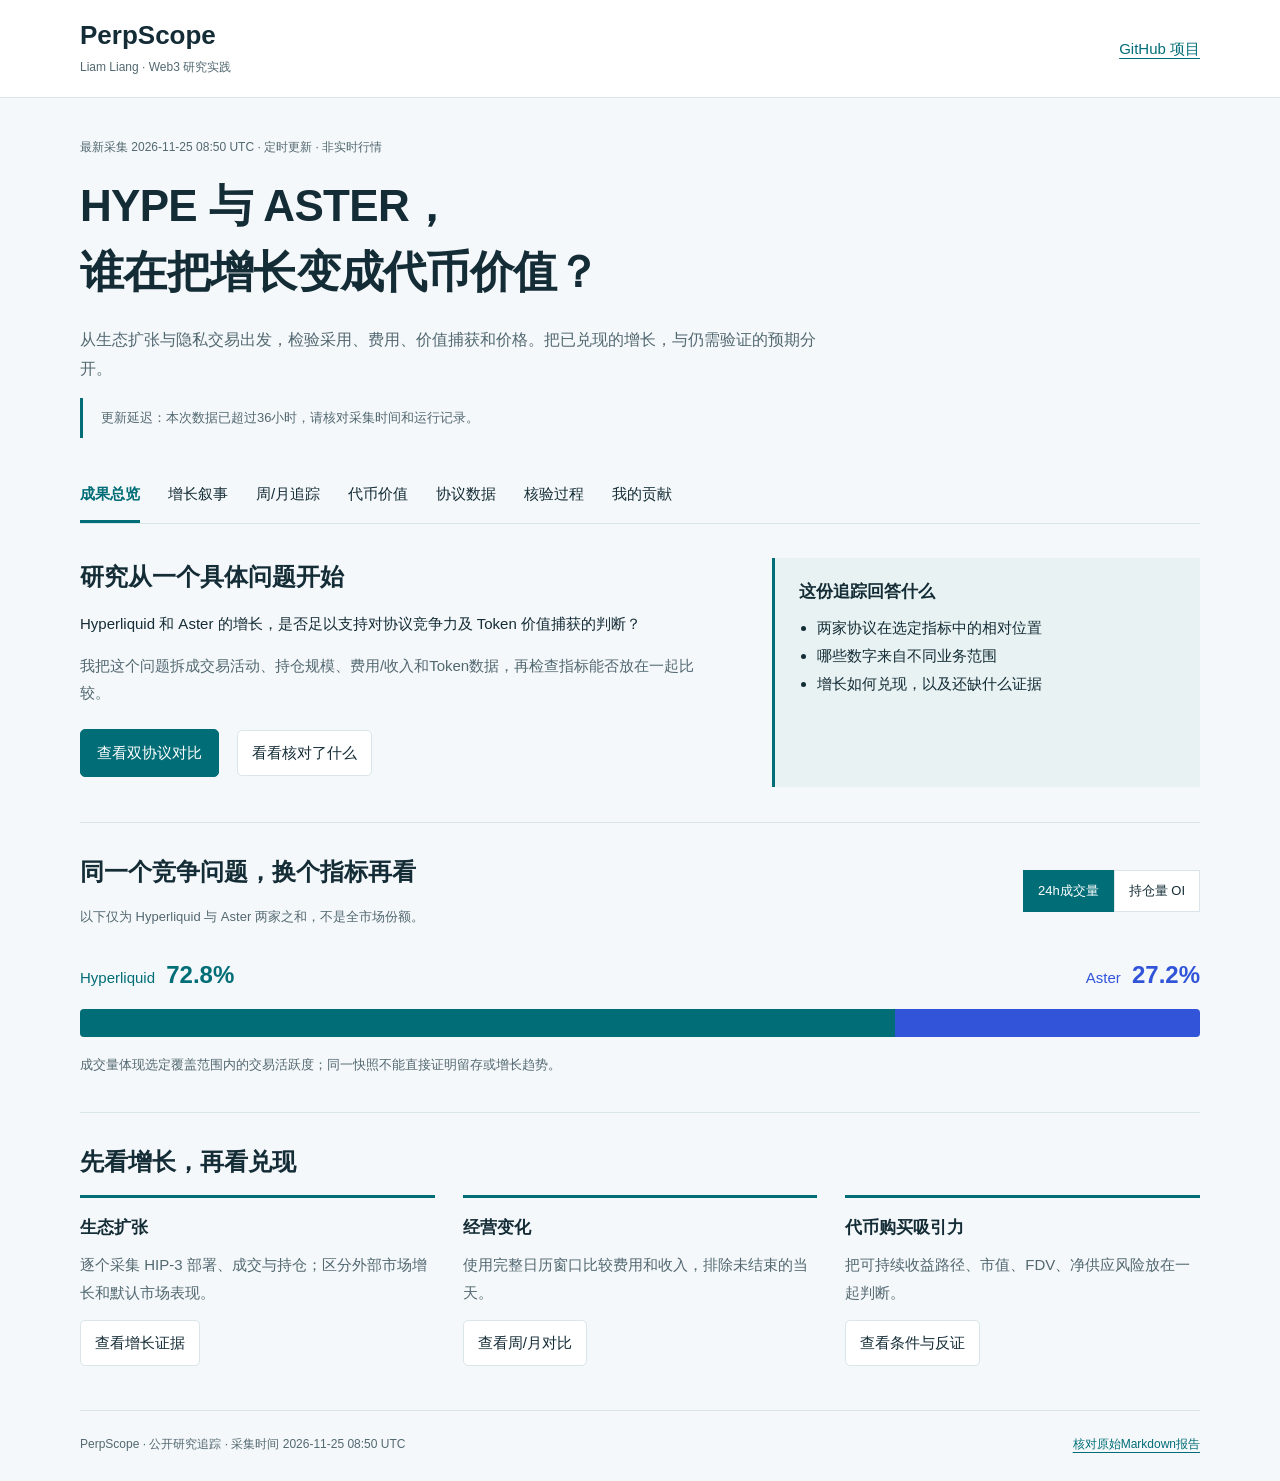
==== commit b93c4354: "Update protocol observations and historical comparisons" ====
--- a/docs/index.html
+++ b/docs/index.html
@@ -4,7 +4,7 @@
 small{display:block;color:#526871;font-weight:400;font-size:13px;margin-top:5px}.theses{display:grid;grid-template-columns:1fr 1fr;gap:30px;margin:26px 0}.theses article{padding:22px;border-top:3px solid #006d77;background:#edf3f5}.theses article:nth-child(2){border-color:#3154d9}dl{margin:22px 0}dt{font-size:14px;color:#526871;margin-top:16px}dd{font-size:21px;font-weight:700;margin:4px 0}.spark{width:100%;max-width:400px;fill:#006d77}.verdict{border-left:4px solid #006d77;padding:18px;background:#e7f1f2}.tabs{overflow-x:auto}.tabs button{white-space:nowrap}@media(max-width:700px){.theses{grid-template-columns:1fr}.intro h1{font-size:32px}}
 </style></head><body>
 <header class="top"><a href="#overview" class="brand" data-target="overview">PerpScope<span>Liam Liang · Web3 研究实践</span></a><a href="https://github.com/liamliang0/perpscope-research" target="_blank" rel="noopener noreferrer">GitHub 项目</a></header>
-<main><div class="intro"><p class="date">最新采集 2026-11-24 10:04 UTC · 定时更新 · 非实时行情</p><h1>HYPE 与 ASTER，<br>谁在把增长变成代币价值？</h1><p class="lead">从生态扩张与隐私交易出发，检验采用、费用、价值捕获和价格。把已兑现的增长，与仍需验证的预期分开。</p></div>
+<main><div class="intro"><p class="date">最新采集 2026-11-25 08:50 UTC · 定时更新 · 非实时行情</p><h1>HYPE 与 ASTER，<br>谁在把增长变成代币价值？</h1><p class="lead">从生态扩张与隐私交易出发，检验采用、费用、价值捕获和价格。把已兑现的增长，与仍需验证的预期分开。</p></div>
 <nav class="tabs" aria-label="查看项目"><button data-target="overview" class="active" aria-selected="true">成果总览</button><button data-target="narratives" aria-selected="false">增长叙事</button><button data-target="trends" aria-selected="false">周/月追踪</button><button data-target="valuation" aria-selected="false">代币价值</button><button data-target="comparison" aria-selected="false">协议数据</button><button data-target="quality" aria-selected="false">核验过程</button><button data-target="contribution" aria-selected="false">我的贡献</button></nav>
 <section id="overview" class="panel active"><div class="summary"><div><h2>研究从一个具体问题开始</h2><p>Hyperliquid 和 Aster 的增长，是否足以支持对协议竞争力及 Token 价值捕获的判断？</p><p class="muted">我把这个问题拆成交易活动、持仓规模、费用/收入和Token数据，再检查指标能否放在一起比较。</p><div class="actions"><button class="primary" data-target="comparison">查看双协议对比</button><button data-target="quality">看看核对了什么</button></div></div><aside class="question"><h3>这份追踪回答什么</h3><ul><li>两家协议在选定指标中的相对位置</li><li>哪些数字来自不同业务范围</li><li>增长如何兑现，以及还缺什么证据</li></ul></aside></div>
 <section class="subsection"><div class="chart-heading"><div><h2>同一个竞争问题，换个指标再看</h2><p>以下仅为 Hyperliquid 与 Aster 两家之和，不是全市场份额。</p></div><div class="switch" aria-label="份额指标"><button class="active" data-share="volume" aria-pressed="true">24h成交量</button><button data-share="oi" aria-pressed="false">持仓量 OI</button></div></div><div class="chart" aria-live="polite"><div class="bar-labels"><span>Hyperliquid <b id="share-h"></b></span><span>Aster <b id="share-a"></b></span></div><div class="share-track" role="img" aria-label="双协议份额对比"><div id="bar-h"></div><div id="bar-a"></div></div><p id="share-context"></p></div></section>
@@ -13,8 +13,8 @@
 <p>研究复核：2026-10-19。以下是基于公开证据的研究判断，不是项目方承诺。指标定时更新，路线和机制需要另行复核。</p>
 <div class="theses"><article><h3>HYPE：从交易场所扩展为金融基础设施</h3><p>优先验证 HIP-3 外部市场带来的增量交易、HyperEVM 应用对流动性的复用，以及这些活动最终贡献的净费用。生态扩张是增长路径；“项目多”本身不是代币价值。</p>
 <p><a href="https://hyperliquid.gitbook.io/hyperliquid-docs/hyperliquid-improvement-proposals-hips/hip-3-builder-deployed-perpetuals">HIP-3 官方机制</a> · <a href="https://hyperliquid.gitbook.io/hyperliquid-docs/hyperevm">HyperEVM 官方说明</a></p>
-<dl><dt>有实际成交的 HIP-3 部署 / 发现总数</dt><dd>4 / 10</dd><dt>HIP-3 24h 成交额 / 官方持仓</dt><dd>$7.65B / $3.87B</dd><dt>HIP-3 占默认市场 + HIP-3 成交额</dt><dd>47.7%</dd></dl>
-<p class="note">来源：官方 info API，perpDexs → 逐 dex 的 metaAndAssetCtxs。采集于 2026-11-24T10:04:31.192083+00:00。该份额只在 Hyperliquid 内部计算；不加入上方默认市场的双协议成交量份额。部署存在不等于采用；零成交不会计为活跃。HIP-3 收入占比、HyperEVM 非重复 TVL和留存：N/A。</p>
+<dl><dt>有实际成交的 HIP-3 部署 / 发现总数</dt><dd>4 / 10</dd><dt>HIP-3 24h 成交额 / 官方持仓</dt><dd>$5.05B / $3.87B</dd><dt>HIP-3 占默认市场 + HIP-3 成交额</dt><dd>49.6%</dd></dl>
+<p class="note">来源：官方 info API，perpDexs → 逐 dex 的 metaAndAssetCtxs。采集于 2026-11-25T08:50:17.344582+00:00。该份额只在 Hyperliquid 内部计算；不加入上方默认市场的双协议成交量份额。部署存在不等于采用；零成交不会计为活跃。HIP-3 收入占比、HyperEVM 非重复 TVL和留存：N/A。</p>
 <p><b>前景判断：</b>已有外部部署与实际成交支撑，验证下一步是持续性和净收入贡献。增长模式减费、部署者分成可能让交易额扩张快于 HYPE 回购需求；不能按成交量等比例估算收益。</p></article>
 <article><h3>ASTER：隐私交易差异化，加上自有链和市场扩展</h3><p>隐私是较明确的产品差异，但不是唯一增长点；Aster Chain、开放上币和 TradFi 市场也在扩展交易品类与分发。这里优先检验：隐私是否吸引可留存、愿意付费的增量交易者。</p>
 <p><a href="https://docs.asterdex.com/trading/perpetuals/order-types/hidden-order-and-hidden-position">Hidden Order / Position</a> · <a href="https://docs.asterdex.com/aster-chain/overview">链与隐私机制</a> · <a href="https://docs.asterdex.com/overview/roadmap">官方路线</a></p>
@@ -24,13 +24,13 @@
 <h3>如何判断“发展程度”，而不是凭感觉打分</h3><div class="table-wrap"><table><thead><tr><th>证据层</th><th>HYPE 生态扩张</th><th>ASTER 隐私增长</th></tr></thead><tbody>
 <tr><th>机制与产品</th><td>官方架构 + API 部署记录</td><td>官方机制 + 使用教程；独立验证仍需补充</td></tr>
 <tr><th>实际采用</th><td>可量化外部市场成交、OI和集中度</td><td>未取得隐私专属采用数据，不能量化完成度</td></tr>
-<tr><th>可持续增量经济利益</th><td>HIP-3 净费用与回购贡献待拆分</td><td>隐私增量收入、成本及留存待拆分</td></tr></tbody></table></div><p class="note">集中度检查：xyz 占本次 HIP-3 成交额 97.8%。外部市场增长仍可能依赖少数部署，不能直接认定生态已充分多元化。</p></section><section id="trends" class="panel" hidden><h2>一天、一周、一个月：增长有没有兑现？</h2><p>费用/收入：最近完整 UTC 日、7 日、30 日，分别对比前一个等长周期；不纳入未结束的当天。价格：CoinGecko 滚动变化率。两类窗口不同，不混算。</p><h3>永续业务费用</h3><div class="table-wrap"><table><thead><tr><th>周期 / 截止日期</th><th>Hyperliquid 本期 / 环比</th><th>Aster 本期 / 环比</th></tr></thead><tbody><tr><th>1日<small>2026-11-23 → 2026-11-23</small></th><td>$4.92M<small>+89.7%</small></td><td>$209.50K<small>+99.1%</small></td></tr><tr><th>7日<small>2026-11-17 → 2026-11-23</small></th><td>$27.53M<small>+11.7%</small></td><td>$1.33M<small>+2.4%</small></td></tr><tr><th>30日<small>2026-10-25 → 2026-11-23</small></th><td>$98.54M<small>+26.1%</small></td><td>$4.79M<small>+19.3%</small></td></tr></tbody></table></div><h3>永续业务收入</h3><div class="table-wrap"><table><thead><tr><th>周期 / 截止日期</th><th>Hyperliquid 本期 / 环比</th><th>Aster 本期 / 环比</th></tr></thead><tbody><tr><th>1日<small>2026-11-23 → 2026-11-23</small></th><td>$3.77M<small>+83.0%</small></td><td>N/A<small>N/A</small></td></tr><tr><th>7日<small>2026-11-17 → 2026-11-23</small></th><td>$20.93M<small>+10.4%</small></td><td>N/A<small>N/A</small></td></tr><tr><th>30日<small>2026-10-25 → 2026-11-23</small></th><td>$75.53M<small>+20.5%</small></td><td>N/A<small>N/A</small></td></tr></tbody></table></div><h3>Token 价格变化</h3><div class="table-wrap"><table><thead><tr><th>滚动周期</th><th>HYPE</th><th>ASTER</th></tr></thead><tbody><tr><th>24小时</th><td>-1.6%</td><td>-2.0%</td></tr><tr><th>7日</th><td>-8.7%</td><td>-16.6%</td></tr><tr><th>30日</th><td>-16.7%</td><td>-29.2%</td></tr></tbody></table></div><p class="note">7/30日成交量：付费历史端点未接入；连续每日官方快照积累后才显示日采样估算，并明确标记。费用/收入历史来自其独立数据集，不反推成交量。OI变化等待同口径本地观测。</p><h3>最近60个完整日的费用轨迹</h3><div class="review-grid"><div><h3>Hyperliquid</h3><svg class="spark" viewBox="0 0 300 84" role="img" aria-label="Hyperliquid每日费用"><rect x="0" y="44.50" width="4" height="35.50"><title>2026-09-25: $2.91M</title></rect><rect x="5" y="59.81" width="4" height="20.19"><title>2026-09-26: $1.66M</title></rect><rect x="10" y="53.01" width="4" height="26.99"><title>2026-09-27: $2.21M</title></rect><rect x="15" y="43.53" width="4" height="36.47"><title>2026-09-28: $2.99M</title></rect><rect x="20" y="44.81" width="4" height="35.19"><title>2026-09-29: $2.89M</title></rect><rect x="25" y="54.08" width="4" height="25.92"><title>2026-09-30: $2.13M</title></rect><rect x="30" y="51.23" width="4" height="28.77"><title>2026-10-01: $2.36M</title></rect><rect x="35" y="31.83" width="4" height="48.17"><title>2026-10-02: $3.95M</title></rect><rect x="40" y="63.36" width="4" height="16.64"><title>2026-10-03: $1.37M</title></rect><rect x="45" y="59.18" width="4" height="20.82"><title>2026-10-04: $1.71M</title></rect><rect x="50" y="43.96" width="4" height="36.04"><title>2026-10-05: $2.96M</title></rect><rect x="55" y="50.79" width="4" height="29.21"><title>2026-10-06: $2.40M</title></rect><rect x="60" y="38.23" width="4" height="41.77"><title>2026-10-07: $3.43M</title></rect><rect x="65" y="43.16" width="4" height="36.84"><title>2026-10-08: $3.02M</title></rect><rect x="70" y="54.82" width="4" height="25.18"><title>2026-10-09: $2.07M</title></rect><rect x="75" y="61.10" width="4" height="18.90"><title>2026-10-10: $1.55M</title></rect><rect x="80" y="56.68" width="4" height="23.32"><title>2026-10-11: $1.91M</title></rect><rect x="85" y="46.19" width="4" height="33.81"><title>2026-10-12: $2.77M</title></rect><rect x="90" y="47.48" width="4" height="32.52"><title>2026-10-13: $2.67M</title></rect><rect x="95" y="39.51" width="4" height="40.49"><title>2026-10-14: $3.32M</title></rect><rect x="100" y="27.16" width="4" height="52.84"><title>2026-10-15: $4.34M</title></rect><rect x="105" y="43.13" width="4" height="36.87"><title>2026-10-16: $3.03M</title></rect><rect x="110" y="61.45" width="4" height="18.55"><title>2026-10-17: $1.52M</title></rect><rect x="115" y="52.18" width="4" height="27.82"><title>2026-10-18: $2.28M</title></rect><rect x="120" y="50.62" width="4" height="29.38"><title>2026-10-19: $2.41M</title></rect><rect x="125" y="43.76" width="4" height="36.24"><title>2026-10-20: $2.97M</title></rect><rect x="130" y="45.14" width="4" height="34.86"><title>2026-10-21: $2.86M</title></rect><rect x="135" y="37.32" width="4" height="42.68"><title>2026-10-22: $3.50M</title></rect><rect x="140" y="50.18" width="4" height="29.82"><title>2026-10-23: $2.45M</title></rect><rect x="145" y="49.61" width="4" height="30.39"><title>2026-10-24: $2.49M</title></rect><rect x="150" y="59.36" width="4" height="20.64"><title>2026-10-25: $1.69M</title></rect><rect x="155" y="46.70" width="4" height="33.30"><title>2026-10-26: $2.73M</title></rect><rect x="160" y="54.84" width="4" height="25.16"><title>2026-10-27: $2.07M</title></rect><rect x="165" y="45.62" width="4" height="34.38"><title>2026-10-28: $2.82M</title></rect><rect x="170" y="6.00" width="4" height="74.00"><title>2026-10-29: $6.07M</title></rect><rect x="175" y="22.95" width="4" height="57.05"><title>2026-10-30: $4.68M</title></rect><rect x="180" y="62.95" width="4" height="17.05"><title>2026-10-31: $1.40M</title></rect><rect x="185" y="61.93" width="4" height="18.07"><title>2026-11-01: $1.48M</title></rect><rect x="190" y="42.27" width="4" height="37.73"><title>2026-11-02: $3.10M</title></rect><rect x="195" y="48.44" width="4" height="31.56"><title>2026-11-03: $2.59M</title></rect><rect x="200" y="21.78" width="4" height="58.22"><title>2026-11-04: $4.78M</title></rect><rect x="205" y="36.26" width="4" height="43.74"><title>2026-11-05: $3.59M</title></rect><rect x="210" y="46.22" width="4" height="33.78"><title>2026-11-06: $2.77M</title></rect><rect x="215" y="66.00" width="4" height="14.00"><title>2026-11-07: $1.15M</title></rect><rect x="220" y="53.34" width="4" height="26.66"><title>2026-11-08: $2.19M</title></rect><rect x="225" y="40.27" width="4" height="39.73"><title>2026-11-09: $3.26M</title></rect><rect x="230" y="41.16" width="4" height="38.84"><title>2026-11-10: $3.19M</title></rect><rect x="235" y="45.86" width="4" height="34.14"><title>2026-11-11: $2.80M</title></rect><rect x="240" y="47.02" width="4" height="32.98"><title>2026-11-12: $2.71M</title></rect><rect x="245" y="28.56" width="4" height="51.44"><title>2026-11-13: $4.22M</title></rect><rect x="250" y="22.85" width="4" height="57.15"><title>2026-11-14: $4.69M</title></rect><rect x="255" y="34.67" width="4" height="45.33"><title>2026-11-15: $3.72M</title></rect><rect x="260" y="39.61" width="4" height="40.39"><title>2026-11-16: $3.31M</title></rect><rect x="265" y="38.78" width="4" height="41.22"><title>2026-11-17: $3.38M</title></rect><rect x="270" y="42.32" width="4" height="37.68"><title>2026-11-18: $3.09M</title></rect><rect x="275" y="30.96" width="4" height="49.04"><title>2026-11-19: $4.02M</title></rect><rect x="280" y="13.04" width="4" height="66.96"><title>2026-11-20: $5.50M</title></rect><rect x="285" y="30.99" width="4" height="49.01"><title>2026-11-21: $4.02M</title></rect><rect x="290" y="48.41" width="4" height="31.59"><title>2026-11-22: $2.59M</title></rect><rect x="295" y="20.07" width="4" height="59.93"><title>2026-11-23: $4.92M</title></rect></svg><small>2026-09-25 → 2026-11-23；独立纵轴峰值 $6.07M</small></div><div><h3>Aster</h3><svg class="spark" viewBox="0 0 300 84" role="img" aria-label="Aster每日费用"><rect x="0" y="47.05" width="4" height="32.95"><title>2026-09-25: $119.67K</title></rect><rect x="5" y="57.37" width="4" height="22.63"><title>2026-09-26: $82.17K</title></rect><rect x="10" y="60.64" width="4" height="19.36"><title>2026-09-27: $70.31K</title></rect><rect x="15" y="36.86" width="4" height="43.14"><title>2026-09-28: $156.66K</title></rect><rect x="20" y="40.75" width="4" height="39.25"><title>2026-09-29: $142.53K</title></rect><rect x="25" y="38.99" width="4" height="41.01"><title>2026-09-30: $148.94K</title></rect><rect x="30" y="39.06" width="4" height="40.94"><title>2026-10-01: $148.66K</title></rect><rect x="35" y="18.54" width="4" height="61.46"><title>2026-10-02: $223.21K</title></rect><rect x="40" y="59.66" width="4" height="20.34"><title>2026-10-03: $73.86K</title></rect><rect x="45" y="61.18" width="4" height="18.82"><title>2026-10-04: $68.36K</title></rect><rect x="50" y="38.46" width="4" height="41.54"><title>2026-10-05: $150.84K</title></rect><rect x="55" y="49.54" width="4" height="30.46"><title>2026-10-06: $110.62K</title></rect><rect x="60" y="36.49" width="4" height="43.51"><title>2026-10-07: $158K</title></rect><rect x="65" y="13.90" width="4" height="66.10"><title>2026-10-08: $240.04K</title></rect><rect x="70" y="39.83" width="4" height="40.17"><title>2026-10-09: $145.87K</title></rect><rect x="75" y="64.69" width="4" height="15.31"><title>2026-10-10: $55.59K</title></rect><rect x="80" y="57.48" width="4" height="22.52"><title>2026-10-11: $81.77K</title></rect><rect x="85" y="38.35" width="4" height="41.65"><title>2026-10-12: $151.27K</title></rect><rect x="90" y="29.97" width="4" height="50.03"><title>2026-10-13: $181.70K</title></rect><rect x="95" y="33.05" width="4" height="46.95"><title>2026-10-14: $170.49K</title></rect><rect x="100" y="18.67" width="4" height="61.33"><title>2026-10-15: $222.73K</title></rect><rect x="105" y="39.83" width="4" height="40.17"><title>2026-10-16: $145.87K</title></rect><rect x="110" y="67.09" width="4" height="12.91"><title>2026-10-17: $46.87K</title></rect><rect x="115" y="55.89" width="4" height="24.11"><title>2026-10-18: $87.55K</title></rect><rect x="120" y="45.89" width="4" height="34.11"><title>2026-10-19: $123.86K</title></rect><rect x="125" y="44.08" width="4" height="35.92"><title>2026-10-20: $130.43K</title></rect><rect x="130" y="37.98" width="4" height="42.02"><title>2026-10-21: $152.59K</title></rect><rect x="135" y="34.01" width="4" height="45.99"><title>2026-10-22: $167.01K</title></rect><rect x="140" y="41.27" width="4" height="38.73"><title>2026-10-23: $140.64K</title></rect><rect x="145" y="48.55" width="4" height="31.45"><title>2026-10-24: $114.21K</title></rect><rect x="150" y="60.10" width="4" height="19.90"><title>2026-10-25: $72.27K</title></rect><rect x="155" y="37.98" width="4" height="42.02"><title>2026-10-26: $152.59K</title></rect><rect x="160" y="49.87" width="4" height="30.13"><title>2026-10-27: $109.40K</title></rect><rect x="165" y="45.58" width="4" height="34.42"><title>2026-10-28: $125K</title></rect><rect x="170" y="26.64" width="4" height="53.36"><title>2026-10-29: $193.78K</title></rect><rect x="175" y="20.43" width="4" height="59.57"><title>2026-10-30: $216.34K</title></rect><rect x="180" y="66.18" width="4" height="13.82"><title>2026-10-31: $50.18K</title></rect><rect x="185" y="66.97" width="4" height="13.03"><title>2026-11-01: $47.31K</title></rect><rect x="190" y="39.19" width="4" height="40.81"><title>2026-11-02: $148.20K</title></rect><rect x="195" y="48.27" width="4" height="31.73"><title>2026-11-03: $115.22K</title></rect><rect x="200" y="14.81" width="4" height="65.19"><title>2026-11-04: $236.75K</title></rect><rect x="205" y="21.10" width="4" height="58.90"><title>2026-11-05: $213.88K</title></rect><rect x="210" y="35.10" width="4" height="44.90"><title>2026-11-06: $163.07K</title></rect><rect x="215" y="68.51" width="4" height="11.49"><title>2026-11-07: $41.73K</title></rect><rect x="220" y="61.05" width="4" height="18.95"><title>2026-11-08: $68.80K</title></rect><rect x="225" y="25.18" width="4" height="54.82"><title>2026-11-09: $199.09K</title></rect><rect x="230" y="35.73" width="4" height="44.27"><title>2026-11-10: $160.78K</title></rect><rect x="235" y="46.35" width="4" height="33.65"><title>2026-11-11: $122.22K</title></rect><rect x="240" y="37.28" width="4" height="42.72"><title>2026-11-12: $155.14K</title></rect><rect x="245" y="23.20" width="4" height="56.80"><title>2026-11-13: $206.29K</title></rect><rect x="250" y="25.96" width="4" height="54.04"><title>2026-11-14: $196.25K</title></rect><rect x="255" y="6.00" width="4" height="74.00"><title>2026-11-15: $268.74K</title></rect><rect x="260" y="27.37" width="4" height="52.63"><title>2026-11-16: $191.12K</title></rect><rect x="265" y="34.79" width="4" height="45.21"><title>2026-11-17: $164.18K</title></rect><rect x="270" y="29.40" width="4" height="50.60"><title>2026-11-18: $183.74K</title></rect><rect x="275" y="22.98" width="4" height="57.02"><title>2026-11-19: $207.08K</title></rect><rect x="280" y="7.32" width="4" height="72.68"><title>2026-11-20: $263.93K</title></rect><rect x="285" y="25.59" width="4" height="54.41"><title>2026-11-21: $197.61K</title></rect><rect x="290" y="51.03" width="4" height="28.97"><title>2026-11-22: $105.21K</title></rect><rect x="295" y="22.31" width="4" height="57.69"><title>2026-11-23: $209.50K</title></rect></svg><small>2026-09-25 → 2026-11-23；独立纵轴峰值 $268.74K</small></div></div></section><section id="valuation" class="panel" hidden><h2>落到代币：好业务是否已经是好价格？</h2><p>排序标准：经营兑现的证据、估值负担、增长可选性。以下是条件性研究判断；不把叙事强弱直接转成目标价或收益概率。</p><div class="table-wrap"><table><thead><tr><th>观察项</th><th>HYPE</th><th>ASTER</th></tr></thead><tbody><tr><th>现价</th><td>$62.72</td><td>$0.50</td></tr><tr><th>流通市值</th><td>$14.89B</td><td>$1.28B</td></tr><tr><th>FDV</th><td>$59.49B</td><td>$3.86B</td></tr><tr><th>近30日持有人收益：范围不同</th><td>$75.53M</td><td>$2.74M</td></tr><tr><th>近30日持有人收益 ×12 / 流通市值</th><td>6.09%</td><td>2.58%</td></tr><tr><th>近30日持有人收益 ×12 / FDV</th><td>1.52%</td><td>0.85%</td></tr><tr><th>指标范围</th><td>Hyperliquid Perps-linked</td><td>Aster parent / token</td></tr></tbody></table></div><p class="note">年化仅为最近30日重复12次的诊断，不是 APY、现金分红或可直接比较的 PE。两边范围不同，不能据此说投资价值相差某个倍数。市值/FDV差距不等于未来12个月解锁量；净新增流通、回购和销毁需另外核对。</p><h3>本期可验证的经营比较</h3><p>相同完整周期内，7日费用环比：HYPE +11.7%，ASTER +2.4%；30日费用环比：+26.1% / +19.3%。这是总业务变动，不能直接归因于某一个叙事。</p><div class="theses"><article><h3>HYPE：兑现证据更容易核验，价格仍要过关</h3><p>Assistance Fund 将相关费用兑换为 HYPE 并销毁；费用并非全部归该基金，部署者和 HLP 也参与分配。生态交易扩张是否提高净回购，需要结合费率与分成验证。</p><p><a href="https://hyperliquid.gitbook.io/hyperliquid-docs/trading/fees">费用与销毁机制</a></p><p><b>更有吸引力的条件：</b>新增市场持续贡献净费用、收入增长超过估值扩张、销毁与解锁后的净供应改善。</p><p><b>推翻条件：</b>外部交易高度集中且收入转化持续走弱，或者当前价格已隐含过高增长。</p></article>
+<tr><th>可持续增量经济利益</th><td>HIP-3 净费用与回购贡献待拆分</td><td>隐私增量收入、成本及留存待拆分</td></tr></tbody></table></div><p class="note">集中度检查：xyz 占本次 HIP-3 成交额 98.4%。外部市场增长仍可能依赖少数部署，不能直接认定生态已充分多元化。</p></section><section id="trends" class="panel" hidden><h2>一天、一周、一个月：增长有没有兑现？</h2><p>费用/收入：最近完整 UTC 日、7 日、30 日，分别对比前一个等长周期；不纳入未结束的当天。价格：CoinGecko 滚动变化率。两类窗口不同，不混算。</p><h3>永续业务费用</h3><div class="table-wrap"><table><thead><tr><th>周期 / 截止日期</th><th>Hyperliquid 本期 / 环比</th><th>Aster 本期 / 环比</th></tr></thead><tbody><tr><th>1日<small>2026-11-24 → 2026-11-24</small></th><td>$3.31M<small>-32.8%</small></td><td>$174.24K<small>-16.8%</small></td></tr><tr><th>7日<small>2026-11-18 → 2026-11-24</small></th><td>$27.45M<small>+10.5%</small></td><td>$1.34M<small>+2.9%</small></td></tr><tr><th>30日<small>2026-10-26 → 2026-11-24</small></th><td>$100.15M<small>+30.2%</small></td><td>$4.89M<small>+23.3%</small></td></tr></tbody></table></div><h3>永续业务收入</h3><div class="table-wrap"><table><thead><tr><th>周期 / 截止日期</th><th>Hyperliquid 本期 / 环比</th><th>Aster 本期 / 环比</th></tr></thead><tbody><tr><th>1日<small>2026-11-24 → 2026-11-24</small></th><td>$2.50M<small>-33.7%</small></td><td>N/A<small>N/A</small></td></tr><tr><th>7日<small>2026-11-18 → 2026-11-24</small></th><td>$20.97M<small>+10.4%</small></td><td>N/A<small>N/A</small></td></tr><tr><th>30日<small>2026-10-26 → 2026-11-24</small></th><td>$76.64M<small>+24.1%</small></td><td>N/A<small>N/A</small></td></tr></tbody></table></div><h3>Token 价格变化</h3><div class="table-wrap"><table><thead><tr><th>滚动周期</th><th>HYPE</th><th>ASTER</th></tr></thead><tbody><tr><th>24小时</th><td>-8.3%</td><td>-4.2%</td></tr><tr><th>7日</th><td>-15.3%</td><td>-13.3%</td></tr><tr><th>30日</th><td>-23.7%</td><td>-32.2%</td></tr></tbody></table></div><p class="note">7/30日成交量：付费历史端点未接入；连续每日官方快照积累后才显示日采样估算，并明确标记。费用/收入历史来自其独立数据集，不反推成交量。OI变化等待同口径本地观测。</p><h3>最近60个完整日的费用轨迹</h3><div class="review-grid"><div><h3>Hyperliquid</h3><svg class="spark" viewBox="0 0 300 84" role="img" aria-label="Hyperliquid每日费用"><rect x="0" y="59.81" width="4" height="20.19"><title>2026-09-26: $1.66M</title></rect><rect x="5" y="53.01" width="4" height="26.99"><title>2026-09-27: $2.21M</title></rect><rect x="10" y="43.53" width="4" height="36.47"><title>2026-09-28: $2.99M</title></rect><rect x="15" y="44.81" width="4" height="35.19"><title>2026-09-29: $2.89M</title></rect><rect x="20" y="54.08" width="4" height="25.92"><title>2026-09-30: $2.13M</title></rect><rect x="25" y="51.23" width="4" height="28.77"><title>2026-10-01: $2.36M</title></rect><rect x="30" y="31.83" width="4" height="48.17"><title>2026-10-02: $3.95M</title></rect><rect x="35" y="63.36" width="4" height="16.64"><title>2026-10-03: $1.37M</title></rect><rect x="40" y="59.18" width="4" height="20.82"><title>2026-10-04: $1.71M</title></rect><rect x="45" y="43.96" width="4" height="36.04"><title>2026-10-05: $2.96M</title></rect><rect x="50" y="50.79" width="4" height="29.21"><title>2026-10-06: $2.40M</title></rect><rect x="55" y="38.23" width="4" height="41.77"><title>2026-10-07: $3.43M</title></rect><rect x="60" y="43.16" width="4" height="36.84"><title>2026-10-08: $3.02M</title></rect><rect x="65" y="54.82" width="4" height="25.18"><title>2026-10-09: $2.07M</title></rect><rect x="70" y="61.10" width="4" height="18.90"><title>2026-10-10: $1.55M</title></rect><rect x="75" y="56.68" width="4" height="23.32"><title>2026-10-11: $1.91M</title></rect><rect x="80" y="46.19" width="4" height="33.81"><title>2026-10-12: $2.77M</title></rect><rect x="85" y="47.48" width="4" height="32.52"><title>2026-10-13: $2.67M</title></rect><rect x="90" y="39.51" width="4" height="40.49"><title>2026-10-14: $3.32M</title></rect><rect x="95" y="27.16" width="4" height="52.84"><title>2026-10-15: $4.34M</title></rect><rect x="100" y="43.13" width="4" height="36.87"><title>2026-10-16: $3.03M</title></rect><rect x="105" y="61.45" width="4" height="18.55"><title>2026-10-17: $1.52M</title></rect><rect x="110" y="52.18" width="4" height="27.82"><title>2026-10-18: $2.28M</title></rect><rect x="115" y="50.62" width="4" height="29.38"><title>2026-10-19: $2.41M</title></rect><rect x="120" y="43.76" width="4" height="36.24"><title>2026-10-20: $2.97M</title></rect><rect x="125" y="45.14" width="4" height="34.86"><title>2026-10-21: $2.86M</title></rect><rect x="130" y="37.32" width="4" height="42.68"><title>2026-10-22: $3.50M</title></rect><rect x="135" y="50.18" width="4" height="29.82"><title>2026-10-23: $2.45M</title></rect><rect x="140" y="49.61" width="4" height="30.39"><title>2026-10-24: $2.49M</title></rect><rect x="145" y="59.36" width="4" height="20.64"><title>2026-10-25: $1.69M</title></rect><rect x="150" y="46.70" width="4" height="33.30"><title>2026-10-26: $2.73M</title></rect><rect x="155" y="54.84" width="4" height="25.16"><title>2026-10-27: $2.07M</title></rect><rect x="160" y="45.62" width="4" height="34.38"><title>2026-10-28: $2.82M</title></rect><rect x="165" y="6.00" width="4" height="74.00"><title>2026-10-29: $6.07M</title></rect><rect x="170" y="22.95" width="4" height="57.05"><title>2026-10-30: $4.68M</title></rect><rect x="175" y="62.95" width="4" height="17.05"><title>2026-10-31: $1.40M</title></rect><rect x="180" y="61.93" width="4" height="18.07"><title>2026-11-01: $1.48M</title></rect><rect x="185" y="42.27" width="4" height="37.73"><title>2026-11-02: $3.10M</title></rect><rect x="190" y="48.44" width="4" height="31.56"><title>2026-11-03: $2.59M</title></rect><rect x="195" y="21.78" width="4" height="58.22"><title>2026-11-04: $4.78M</title></rect><rect x="200" y="36.26" width="4" height="43.74"><title>2026-11-05: $3.59M</title></rect><rect x="205" y="46.22" width="4" height="33.78"><title>2026-11-06: $2.77M</title></rect><rect x="210" y="66.00" width="4" height="14.00"><title>2026-11-07: $1.15M</title></rect><rect x="215" y="53.34" width="4" height="26.66"><title>2026-11-08: $2.19M</title></rect><rect x="220" y="40.27" width="4" height="39.73"><title>2026-11-09: $3.26M</title></rect><rect x="225" y="41.16" width="4" height="38.84"><title>2026-11-10: $3.19M</title></rect><rect x="230" y="45.86" width="4" height="34.14"><title>2026-11-11: $2.80M</title></rect><rect x="235" y="47.02" width="4" height="32.98"><title>2026-11-12: $2.71M</title></rect><rect x="240" y="28.56" width="4" height="51.44"><title>2026-11-13: $4.22M</title></rect><rect x="245" y="22.85" width="4" height="57.15"><title>2026-11-14: $4.69M</title></rect><rect x="250" y="34.67" width="4" height="45.33"><title>2026-11-15: $3.72M</title></rect><rect x="255" y="39.61" width="4" height="40.39"><title>2026-11-16: $3.31M</title></rect><rect x="260" y="38.78" width="4" height="41.22"><title>2026-11-17: $3.38M</title></rect><rect x="265" y="42.32" width="4" height="37.68"><title>2026-11-18: $3.09M</title></rect><rect x="270" y="30.96" width="4" height="49.04"><title>2026-11-19: $4.02M</title></rect><rect x="275" y="13.04" width="4" height="66.96"><title>2026-11-20: $5.50M</title></rect><rect x="280" y="30.99" width="4" height="49.01"><title>2026-11-21: $4.02M</title></rect><rect x="285" y="48.41" width="4" height="31.59"><title>2026-11-22: $2.59M</title></rect><rect x="290" y="20.07" width="4" height="59.93"><title>2026-11-23: $4.92M</title></rect><rect x="295" y="39.72" width="4" height="40.28"><title>2026-11-24: $3.31M</title></rect></svg><small>2026-09-26 → 2026-11-24；独立纵轴峰值 $6.07M</small></div><div><h3>Aster</h3><svg class="spark" viewBox="0 0 300 84" role="img" aria-label="Aster每日费用"><rect x="0" y="57.37" width="4" height="22.63"><title>2026-09-26: $82.17K</title></rect><rect x="5" y="60.64" width="4" height="19.36"><title>2026-09-27: $70.31K</title></rect><rect x="10" y="36.86" width="4" height="43.14"><title>2026-09-28: $156.66K</title></rect><rect x="15" y="40.75" width="4" height="39.25"><title>2026-09-29: $142.53K</title></rect><rect x="20" y="38.99" width="4" height="41.01"><title>2026-09-30: $148.94K</title></rect><rect x="25" y="39.06" width="4" height="40.94"><title>2026-10-01: $148.66K</title></rect><rect x="30" y="18.54" width="4" height="61.46"><title>2026-10-02: $223.21K</title></rect><rect x="35" y="59.66" width="4" height="20.34"><title>2026-10-03: $73.86K</title></rect><rect x="40" y="61.18" width="4" height="18.82"><title>2026-10-04: $68.36K</title></rect><rect x="45" y="38.46" width="4" height="41.54"><title>2026-10-05: $150.84K</title></rect><rect x="50" y="49.54" width="4" height="30.46"><title>2026-10-06: $110.62K</title></rect><rect x="55" y="36.49" width="4" height="43.51"><title>2026-10-07: $158K</title></rect><rect x="60" y="13.90" width="4" height="66.10"><title>2026-10-08: $240.04K</title></rect><rect x="65" y="39.83" width="4" height="40.17"><title>2026-10-09: $145.87K</title></rect><rect x="70" y="64.69" width="4" height="15.31"><title>2026-10-10: $55.59K</title></rect><rect x="75" y="57.48" width="4" height="22.52"><title>2026-10-11: $81.77K</title></rect><rect x="80" y="38.35" width="4" height="41.65"><title>2026-10-12: $151.27K</title></rect><rect x="85" y="29.97" width="4" height="50.03"><title>2026-10-13: $181.70K</title></rect><rect x="90" y="33.05" width="4" height="46.95"><title>2026-10-14: $170.49K</title></rect><rect x="95" y="18.67" width="4" height="61.33"><title>2026-10-15: $222.73K</title></rect><rect x="100" y="39.83" width="4" height="40.17"><title>2026-10-16: $145.87K</title></rect><rect x="105" y="67.09" width="4" height="12.91"><title>2026-10-17: $46.87K</title></rect><rect x="110" y="55.89" width="4" height="24.11"><title>2026-10-18: $87.55K</title></rect><rect x="115" y="45.89" width="4" height="34.11"><title>2026-10-19: $123.86K</title></rect><rect x="120" y="44.08" width="4" height="35.92"><title>2026-10-20: $130.43K</title></rect><rect x="125" y="37.98" width="4" height="42.02"><title>2026-10-21: $152.59K</title></rect><rect x="130" y="34.01" width="4" height="45.99"><title>2026-10-22: $167.01K</title></rect><rect x="135" y="41.27" width="4" height="38.73"><title>2026-10-23: $140.64K</title></rect><rect x="140" y="48.55" width="4" height="31.45"><title>2026-10-24: $114.21K</title></rect><rect x="145" y="60.10" width="4" height="19.90"><title>2026-10-25: $72.27K</title></rect><rect x="150" y="37.98" width="4" height="42.02"><title>2026-10-26: $152.59K</title></rect><rect x="155" y="49.87" width="4" height="30.13"><title>2026-10-27: $109.40K</title></rect><rect x="160" y="45.58" width="4" height="34.42"><title>2026-10-28: $125K</title></rect><rect x="165" y="26.64" width="4" height="53.36"><title>2026-10-29: $193.78K</title></rect><rect x="170" y="20.43" width="4" height="59.57"><title>2026-10-30: $216.34K</title></rect><rect x="175" y="66.18" width="4" height="13.82"><title>2026-10-31: $50.18K</title></rect><rect x="180" y="66.97" width="4" height="13.03"><title>2026-11-01: $47.31K</title></rect><rect x="185" y="39.19" width="4" height="40.81"><title>2026-11-02: $148.20K</title></rect><rect x="190" y="48.27" width="4" height="31.73"><title>2026-11-03: $115.22K</title></rect><rect x="195" y="14.81" width="4" height="65.19"><title>2026-11-04: $236.75K</title></rect><rect x="200" y="21.10" width="4" height="58.90"><title>2026-11-05: $213.88K</title></rect><rect x="205" y="35.10" width="4" height="44.90"><title>2026-11-06: $163.07K</title></rect><rect x="210" y="68.51" width="4" height="11.49"><title>2026-11-07: $41.73K</title></rect><rect x="215" y="61.05" width="4" height="18.95"><title>2026-11-08: $68.80K</title></rect><rect x="220" y="25.18" width="4" height="54.82"><title>2026-11-09: $199.09K</title></rect><rect x="225" y="35.73" width="4" height="44.27"><title>2026-11-10: $160.78K</title></rect><rect x="230" y="46.35" width="4" height="33.65"><title>2026-11-11: $122.22K</title></rect><rect x="235" y="37.28" width="4" height="42.72"><title>2026-11-12: $155.14K</title></rect><rect x="240" y="23.20" width="4" height="56.80"><title>2026-11-13: $206.29K</title></rect><rect x="245" y="25.96" width="4" height="54.04"><title>2026-11-14: $196.25K</title></rect><rect x="250" y="6.00" width="4" height="74.00"><title>2026-11-15: $268.74K</title></rect><rect x="255" y="27.37" width="4" height="52.63"><title>2026-11-16: $191.12K</title></rect><rect x="260" y="34.79" width="4" height="45.21"><title>2026-11-17: $164.18K</title></rect><rect x="265" y="29.40" width="4" height="50.60"><title>2026-11-18: $183.74K</title></rect><rect x="270" y="22.98" width="4" height="57.02"><title>2026-11-19: $207.08K</title></rect><rect x="275" y="7.32" width="4" height="72.68"><title>2026-11-20: $263.93K</title></rect><rect x="280" y="25.59" width="4" height="54.41"><title>2026-11-21: $197.61K</title></rect><rect x="285" y="51.03" width="4" height="28.97"><title>2026-11-22: $105.21K</title></rect><rect x="290" y="22.31" width="4" height="57.69"><title>2026-11-23: $209.50K</title></rect><rect x="295" y="32.02" width="4" height="47.98"><title>2026-11-24: $174.24K</title></rect></svg><small>2026-09-26 → 2026-11-24；独立纵轴峰值 $268.74K</small></div></div></section><section id="valuation" class="panel" hidden><h2>落到代币：好业务是否已经是好价格？</h2><p>排序标准：经营兑现的证据、估值负担、增长可选性。以下是条件性研究判断；不把叙事强弱直接转成目标价或收益概率。</p><div class="table-wrap"><table><thead><tr><th>观察项</th><th>HYPE</th><th>ASTER</th></tr></thead><tbody><tr><th>现价</th><td>$58.74</td><td>$0.48</td></tr><tr><th>流通市值</th><td>$13.96B</td><td>$1.23B</td></tr><tr><th>FDV</th><td>$55.78B</td><td>$3.72B</td></tr><tr><th>近30日持有人收益：范围不同</th><td>$76.64M</td><td>$2.69M</td></tr><tr><th>近30日持有人收益 ×12 / 流通市值</th><td>6.59%</td><td>2.63%</td></tr><tr><th>近30日持有人收益 ×12 / FDV</th><td>1.65%</td><td>0.87%</td></tr><tr><th>指标范围</th><td>Hyperliquid Perps-linked</td><td>Aster parent / token</td></tr></tbody></table></div><p class="note">年化仅为最近30日重复12次的诊断，不是 APY、现金分红或可直接比较的 PE。两边范围不同，不能据此说投资价值相差某个倍数。市值/FDV差距不等于未来12个月解锁量；净新增流通、回购和销毁需另外核对。</p><h3>本期可验证的经营比较</h3><p>相同完整周期内，7日费用环比：HYPE +10.5%，ASTER +2.9%；30日费用环比：+30.2% / +23.3%。这是总业务变动，不能直接归因于某一个叙事。</p><div class="theses"><article><h3>HYPE：兑现证据更容易核验，价格仍要过关</h3><p>Assistance Fund 将相关费用兑换为 HYPE 并销毁；费用并非全部归该基金，部署者和 HLP 也参与分配。生态交易扩张是否提高净回购，需要结合费率与分成验证。</p><p><a href="https://hyperliquid.gitbook.io/hyperliquid-docs/trading/fees">费用与销毁机制</a></p><p><b>更有吸引力的条件：</b>新增市场持续贡献净费用、收入增长超过估值扩张、销毁与解锁后的净供应改善。</p><p><b>推翻条件：</b>外部交易高度集中且收入转化持续走弱，或者当前价格已隐含过高增长。</p></article>
 <article><h3>ASTER：追赶空间存在，隐私溢价需要兑现</h3><p>官方规则为每日平台费用的99%用于回购，回购代币分配给 veASTER，储备等量销毁。普通现货持有人与锁仓者的经济利益不同；激励发行也可能抵消供应收缩。</p><p><a href="https://docs.asterdex.com/usdaster-token/tokenomics">回购、分配与供应规则</a></p><p><b>更有吸引力的条件：</b>隐私采用与留存可核实，费用在激励退出后仍增长，净流通供应改善且价格未先行透支。</p><p><b>推翻条件：</b>采用不能转化为可持续收入，或回购叙事掩盖更大的新增流通。</p></article></div>
 <p class="verdict"><b>研究结论：</b>当前更容易核验的是 HYPE 的生态采用与经济兑现；ASTER 的隐私具有产品差异，但采用归因仍有缺口。这支持“兑现证据优先看 HYPE、增量验证重点看 ASTER”，不等于当前价格下必然应买 HYPE。缺少净解锁预测、未来现金利益情景和风险预算，本页不伪造便宜程度、胜率或统一目标价。</p></section>
-<section id="comparison" class="panel" hidden><div class="section-heading"><div><h2>把经营活动和Token数据分开看</h2><p>采集于 2026-11-24 10:04 UTC。N/A 代表未可靠取得，不代表零。</p></div><a href="sample_report.md" download="PerpScope-sample-report.md">下载原始报告</a></div><h3>永续业务</h3><div class="table-wrap"><table><thead><tr><th>指标</th><th>Hyperliquid</th><th>Aster</th></tr></thead><tbody><tr><th>24小时成交量</th><td>$8.38B</td><td>$2.45B</td></tr><tr><th>7日成交量（日采样估算）</th><td>$51.10B</td><td>$14.99B</td></tr><tr><th>30日成交量（日采样估算）</th><td>$194.47B</td><td>$54.53B</td></tr><tr><th>同源持仓量 OI</th><td>$5.05B</td><td>$1.08B</td></tr><tr><th>官方持仓量（仅交叉核对）</th><td>$6.03B</td><td>N/A</td></tr><tr><th>永续业务24小时费用</th><td>$4.92M</td><td>$217.28K</td></tr><tr><th>永续业务24小时收入</th><td>$3.77M</td><td>N/A</td></tr></tbody></table></div><p class="note">成交量来自各自官方API；跨协议OI使用同源标准化数据。两者的产品覆盖和计算定义仍需按来源说明理解。</p><h3>Token与价值捕获</h3><div class="table-wrap"><table><thead><tr><th>指标</th><th>Hyperliquid</th><th>Aster</th></tr></thead><tbody><tr><th>母协议TVL</th><td>$7.26B</td><td>$717.78M</td></tr><tr><th>Token价格</th><td>$62.72</td><td>$0.50</td></tr><tr><th>流通市值</th><td>$14.89B</td><td>$1.28B</td></tr><tr><th>完全稀释估值 FDV</th><td>$59.49B</td><td>$3.86B</td></tr></tbody></table></div><p class="note">母协议TVL不等于完全可比的保证金资本；持有人收益保留原始业务范围，不强行合成统一“PE”。</p><div class="actions"><button data-target="quality">查看来源和口径</button><a href="report-data.json" download="PerpScope-display-data.json">下载展示数据</a></div></section>
-<section id="quality" class="panel" hidden><h2>数据能拿到，还要确认能不能这样用</h2><div class="review-grid"><div><h3>事实</h3><p>保留每项指标的数据源、接口、采集时间与业务范围；展示值由本次结构化采集结果生成。</p></div><div><h3>解释</h3><p>成交、持仓与收入一起改善，才更有理由继续研究增长质量；单个快照不证明因果。</p></div><div><h3>未知</h3><p>用户留存、补贴成本、隐私功能采用等，需要第一方或额外研究数据，未取得时明确保留未知。</p></div></div><section class="subsection"><h3>本份报告的数据规则</h3><ul class="checks"><li>Hyperliquid成交量API覆盖默认永续市场，不自动包含全部HIP-3市场。</li><li>两家OI份额使用同源数据，不混合官方与第三方口径。</li><li>永续业务、母协议、Token层级分别标记。</li><li>缺失一方数据时，不把缺失当零计算份额。</li><li>历史不足时，不给出7日/30日趋势结论。</li></ul></section><details open><summary>原始接口与采集时间（来自报告）</summary><div class="table-wrap"><table class="sources"><thead><tr><th>来源</th><th>业务范围 / 对应字段</th><th>采集时间 UTC / 接口</th></tr></thead><tbody><tr><th>Hyperliquid official API</th><td>perps_specific<br>Hyperliquid: volume_24h, official_open_interest</td><td>2026-11-24T10:04:26.445968+00:00<br><a href="https://api.hyperliquid.xyz/info">原始接口</a></td></tr><tr><th>DefiLlama</th><td>parent_protocol<br>Hyperliquid: tvl</td><td>2026-11-24T10:04:27.720261+00:00<br><a href="https://api.llama.fi/protocol/hyperliquid">原始接口</a></td></tr><tr><th>DefiLlama</th><td>perps_specific<br>Hyperliquid: fees_24h, fees_7d, fees_30d</td><td>2026-11-24T10:04:27.720285+00:00<br><a href="https://api.llama.fi/summary/fees/hyperliquid-perps?dataType=dailyFees">原始接口</a></td></tr><tr><th>DefiLlama</th><td>perps_specific<br>Hyperliquid: revenue_24h, revenue_7d, revenue_30d</td><td>2026-11-24T10:04:27.720303+00:00<br><a href="https://api.llama.fi/summary/fees/hyperliquid-perps?dataType=dailyRevenue">原始接口</a></td></tr><tr><th>DefiLlama</th><td>perps_specific<br>Hyperliquid: holder_revenue_24h, holder_revenue_7d, holder_revenue_30d</td><td>2026-11-24T10:04:27.720321+00:00<br><a href="https://api.llama.fi/summary/fees/hyperliquid-perps?dataType=dailyHoldersRevenue">原始接口</a></td></tr><tr><th>DefiLlama</th><td>perps_specific<br>Hyperliquid: open_interest</td><td>2026-11-24T10:04:30.749958+00:00<br><a href="https://api.llama.fi/overview/open-interest">原始接口</a></td></tr><tr><th>CoinGecko</th><td>token_level<br>Hyperliquid: token_price, market_cap, fdv</td><td>2026-11-24T10:04:30.950357+00:00<br><a href="https://api.coingecko.com/api/v3/coins/markets">原始接口</a></td></tr><tr><th>Aster official API</th><td>perps_specific<br>Aster: volume_24h</td><td>2026-11-24T10:04:26.870682+00:00<br><a href="https://fapi.asterdex.com/fapi/v3/ticker/24hr">原始接口</a></td></tr><tr><th>DefiLlama</th><td>parent_protocol<br>Aster: tvl</td><td>2026-11-24T10:04:30.469363+00:00<br><a href="https://api.llama.fi/protocol/aster">原始接口</a></td></tr><tr><th>DefiLlama</th><td>perps_specific<br>Aster: fees_24h, fees_7d, fees_30d</td><td>2026-11-24T10:04:30.469391+00:00<br><a href="https://api.llama.fi/summary/fees/aster-perps?dataType=dailyFees">原始接口</a></td></tr><tr><th>DefiLlama</th><td>parent_protocol<br>Aster: holder_revenue_24h, holder_revenue_7d, holder_revenue_30d</td><td>2026-11-24T10:04:30.469408+00:00<br><a href="https://api.llama.fi/summary/fees/aster?dataType=dailyHoldersRevenue">原始接口</a></td></tr><tr><th>DefiLlama</th><td>perps_specific<br>Aster: open_interest</td><td>2026-11-24T10:04:30.749975+00:00<br><a href="https://api.llama.fi/overview/open-interest">原始接口</a></td></tr><tr><th>CoinGecko</th><td>token_level<br>Aster: token_price, market_cap, fdv</td><td>2026-11-24T10:04:30.950380+00:00<br><a href="https://api.coingecko.com/api/v3/coins/markets">原始接口</a></td></tr></tbody></table></div></details><p class="muted">点击接口用于核实数据定义，不保证接口此刻仍返回同一个历史值。报告和结构化数据可下载对照。GitHub Actions 每日 00:25 UTC（北京时间08:25）尝试更新；失败保留上一份成功数据，页面打开不会主动联网。</p></section>
+<section id="comparison" class="panel" hidden><div class="section-heading"><div><h2>把经营活动和Token数据分开看</h2><p>采集于 2026-11-25 08:50 UTC。N/A 代表未可靠取得，不代表零。</p></div><a href="sample_report.md" download="PerpScope-sample-report.md">下载原始报告</a></div><h3>永续业务</h3><div class="table-wrap"><table><thead><tr><th>指标</th><th>Hyperliquid</th><th>Aster</th></tr></thead><tbody><tr><th>24小时成交量</th><td>$5.12B</td><td>$1.92B</td></tr><tr><th>7日成交量（日采样估算）</th><td>$50.13B</td><td>$15.04B</td></tr><tr><th>30日成交量（日采样估算）</th><td>$196.40B</td><td>$55.69B</td></tr><tr><th>同源持仓量 OI</th><td>$4.85B</td><td>$1.06B</td></tr><tr><th>官方持仓量（仅交叉核对）</th><td>$5.78B</td><td>N/A</td></tr><tr><th>永续业务24小时费用</th><td>$3.31M</td><td>$162.53K</td></tr><tr><th>永续业务24小时收入</th><td>$2.50M</td><td>N/A</td></tr></tbody></table></div><p class="note">成交量来自各自官方API；跨协议OI使用同源标准化数据。两者的产品覆盖和计算定义仍需按来源说明理解。</p><h3>Token与价值捕获</h3><div class="table-wrap"><table><thead><tr><th>指标</th><th>Hyperliquid</th><th>Aster</th></tr></thead><tbody><tr><th>母协议TVL</th><td>$7.14B</td><td>$708.43M</td></tr><tr><th>Token价格</th><td>$58.74</td><td>$0.48</td></tr><tr><th>流通市值</th><td>$13.96B</td><td>$1.23B</td></tr><tr><th>完全稀释估值 FDV</th><td>$55.78B</td><td>$3.72B</td></tr></tbody></table></div><p class="note">母协议TVL不等于完全可比的保证金资本；持有人收益保留原始业务范围，不强行合成统一“PE”。</p><div class="actions"><button data-target="quality">查看来源和口径</button><a href="report-data.json" download="PerpScope-display-data.json">下载展示数据</a></div></section>
+<section id="quality" class="panel" hidden><h2>数据能拿到，还要确认能不能这样用</h2><div class="review-grid"><div><h3>事实</h3><p>保留每项指标的数据源、接口、采集时间与业务范围；展示值由本次结构化采集结果生成。</p></div><div><h3>解释</h3><p>成交、持仓与收入一起改善，才更有理由继续研究增长质量；单个快照不证明因果。</p></div><div><h3>未知</h3><p>用户留存、补贴成本、隐私功能采用等，需要第一方或额外研究数据，未取得时明确保留未知。</p></div></div><section class="subsection"><h3>本份报告的数据规则</h3><ul class="checks"><li>Hyperliquid成交量API覆盖默认永续市场，不自动包含全部HIP-3市场。</li><li>两家OI份额使用同源数据，不混合官方与第三方口径。</li><li>永续业务、母协议、Token层级分别标记。</li><li>缺失一方数据时，不把缺失当零计算份额。</li><li>历史不足时，不给出7日/30日趋势结论。</li></ul></section><details open><summary>原始接口与采集时间（来自报告）</summary><div class="table-wrap"><table class="sources"><thead><tr><th>来源</th><th>业务范围 / 对应字段</th><th>采集时间 UTC / 接口</th></tr></thead><tbody><tr><th>Hyperliquid official API</th><td>perps_specific<br>Hyperliquid: volume_24h, official_open_interest</td><td>2026-11-25T08:50:08.176779+00:00<br><a href="https://api.hyperliquid.xyz/info">原始接口</a></td></tr><tr><th>DefiLlama</th><td>parent_protocol<br>Hyperliquid: tvl</td><td>2026-11-25T08:50:10.696939+00:00<br><a href="https://api.llama.fi/protocol/hyperliquid">原始接口</a></td></tr><tr><th>DefiLlama</th><td>perps_specific<br>Hyperliquid: fees_24h, fees_7d, fees_30d</td><td>2026-11-25T08:50:10.696965+00:00<br><a href="https://api.llama.fi/summary/fees/hyperliquid-perps?dataType=dailyFees">原始接口</a></td></tr><tr><th>DefiLlama</th><td>perps_specific<br>Hyperliquid: revenue_24h, revenue_7d, revenue_30d</td><td>2026-11-25T08:50:10.696987+00:00<br><a href="https://api.llama.fi/summary/fees/hyperliquid-perps?dataType=dailyRevenue">原始接口</a></td></tr><tr><th>DefiLlama</th><td>perps_specific<br>Hyperliquid: holder_revenue_24h, holder_revenue_7d, holder_revenue_30d</td><td>2026-11-25T08:50:10.697006+00:00<br><a href="https://api.llama.fi/summary/fees/hyperliquid-perps?dataType=dailyHoldersRevenue">原始接口</a></td></tr><tr><th>DefiLlama</th><td>perps_specific<br>Hyperliquid: open_interest</td><td>2026-11-25T08:50:16.920197+00:00<br><a href="https://api.llama.fi/overview/open-interest">原始接口</a></td></tr><tr><th>CoinGecko</th><td>token_level<br>Hyperliquid: token_price, market_cap, fdv</td><td>2026-11-25T08:50:17.108802+00:00<br><a href="https://api.coingecko.com/api/v3/coins/markets">原始接口</a></td></tr><tr><th>Aster official API</th><td>perps_specific<br>Aster: volume_24h</td><td>2026-11-25T08:50:08.553627+00:00<br><a href="https://fapi.asterdex.com/fapi/v3/ticker/24hr">原始接口</a></td></tr><tr><th>DefiLlama</th><td>parent_protocol<br>Aster: tvl</td><td>2026-11-25T08:50:15.927075+00:00<br><a href="https://api.llama.fi/protocol/aster">原始接口</a></td></tr><tr><th>DefiLlama</th><td>perps_specific<br>Aster: fees_24h, fees_7d, fees_30d</td><td>2026-11-25T08:50:15.927114+00:00<br><a href="https://api.llama.fi/summary/fees/aster-perps?dataType=dailyFees">原始接口</a></td></tr><tr><th>DefiLlama</th><td>parent_protocol<br>Aster: holder_revenue_24h, holder_revenue_7d, holder_revenue_30d</td><td>2026-11-25T08:50:15.927147+00:00<br><a href="https://api.llama.fi/summary/fees/aster?dataType=dailyHoldersRevenue">原始接口</a></td></tr><tr><th>DefiLlama</th><td>perps_specific<br>Aster: open_interest</td><td>2026-11-25T08:50:16.920210+00:00<br><a href="https://api.llama.fi/overview/open-interest">原始接口</a></td></tr><tr><th>CoinGecko</th><td>token_level<br>Aster: token_price, market_cap, fdv</td><td>2026-11-25T08:50:17.108821+00:00<br><a href="https://api.coingecko.com/api/v3/coins/markets">原始接口</a></td></tr></tbody></table></div></details><p class="muted">点击接口用于核实数据定义，不保证接口此刻仍返回同一个历史值。报告和结构化数据可下载对照。GitHub Actions 每日 00:25 UTC（北京时间08:25）尝试更新；失败保留上一份成功数据，页面打开不会主动联网。</p></section>
 <section id="contribution" class="panel" hidden><h2>我负责的问题、流程与验收</h2><div class="ownership"><div><h3>提出研究问题</h3><p>从HYPE与ASTER的竞争和Token价值捕获出发，决定看哪些指标、为什么看，以及缺什么证据就不能下结论。</p></div><div><h3>定义比较框架</h3><p>区分交易活动、持仓资本、收入质量和Token经济利益，制定口径、来源及历史覆盖检查。</p></div><div><h3>用AI把需求做成工具</h3><p>借助Codex实现数据采集、指标计算、报告和测试；检查真实输出，并根据失败与阅读反馈迭代。</p></div></div><section class="subsection"><h3>从需求到交付</h3><div class="workflow"><span>问题与指标</span><span>公开API</span><span>原始记录</span><span>口径核对</span><span>报告与复核</span></div><p>代码默认运行确定性规则；可选LLM只接收结构化指标、信号与缺口，失败时保留基础报告。这里的结论不是多位独立专家共识。</p><p class="muted">本人负责需求、研究框架、工具配置和输出审阅，Codex辅助代码实现。不声称独立手写全部代码、已有商业用户或投资收益。</p></section><div class="actions"><a class="primary" href="https://github.com/liamliang0/perpscope-research" target="_blank" rel="noopener noreferrer">查看项目代码与说明</a><a href="https://github.com/liamliang0/perpscope-research/actions" target="_blank" rel="noopener noreferrer">查看自动检查</a></div></section>
-<footer>PerpScope · 公开研究追踪 · 采集时间 2026-11-24 10:04 UTC <a href="sample_report.md" target="_blank" rel="noopener noreferrer">核对原始Markdown报告</a></footer></main><script id="report-data" type="application/json">{"capture_date": "2026-11-24", "captured_at": "2026-11-24T10:04:26.174106+00:00", "tables": {"perps": [{"metric": "24h Volume", "label": "24小时成交量", "hyperliquid": "$8.38B", "aster": "$2.45B"}, {"metric": "7d Volume", "label": "7日成交量（日采样估算）", "hyperliquid": "$51.10B", "aster": "$14.99B"}, {"metric": "30d Volume", "label": "30日成交量（日采样估算）", "hyperliquid": "$194.47B", "aster": "$54.53B"}, {"metric": "Standardized OI", "label": "同源持仓量 OI", "hyperliquid": "$5.05B", "aster": "$1.08B"}, {"metric": "Official API OI", "label": "官方持仓量（仅交叉核对）", "hyperliquid": "$6.03B", "aster": "N/A"}, {"metric": "Perp 24h Fees", "label": "永续业务24小时费用", "hyperliquid": "$4.92M", "aster": "$217.28K"}, {"metric": "Perp 24h Revenue", "label": "永续业务24小时收入", "hyperliquid": "$3.77M", "aster": "N/A"}], "token": [{"metric": "Parent-protocol TVL", "label": "母协议TVL", "hyperliquid": "$7.26B", "aster": "$717.78M"}, {"metric": "Token Price", "label": "Token价格", "hyperliquid": "$62.72", "aster": "$0.50"}, {"metric": "Market Cap", "label": "流通市值", "hyperliquid": "$14.89B", "aster": "$1.28B"}, {"metric": "FDV", "label": "完全稀释估值 FDV", "hyperliquid": "$59.49B", "aster": "$3.86B"}]}, "shares": {"volume": {"hyperliquid": 77.3455891152261, "aster": 22.654410884773906}, "oi": {"hyperliquid": 82.43765971613884, "aster": 17.562340283861154}}, "sources": [{"provider": "Hyperliquid official API", "endpoint": "https://api.hyperliquid.xyz/info", "fetched_at": "2026-11-24T10:04:26.445968+00:00", "scope": "perps_specific", "dataset": "metaAndAssetCtxs", "methodology": "Default/first Hyperliquid perp dex only (no dex parameter). 24h notional volume is summed across its active assets; official OI is openInterest × markPx. HIP-3 builder-deployed perp dexes are not aggregated.", "status": "ok", "note": null, "used_for": "Hyperliquid: volume_24h, official_open_interest"}, {"provider": "DefiLlama", "endpoint": "https://api.llama.fi/protocol/hyperliquid", "fetched_at": "2026-11-24T10:04:27.720261+00:00", "scope": "parent_protocol", "dataset": "hyperliquid", "methodology": "Latest parent-protocol TVL reported by DefiLlama.", "status": "ok", "note": null, "used_for": "Hyperliquid: tvl"}, {"provider": "DefiLlama", "endpoint": "https://api.llama.fi/summary/fees/hyperliquid-perps?dataType=dailyFees", "fetched_at": "2026-11-24T10:04:27.720285+00:00", "scope": "perps_specific", "dataset": "hyperliquid-perps", "methodology": "DefiLlama dailyFees for the standalone hyperliquid-perps dataset.", "status": "ok", "note": null, "used_for": "Hyperliquid: fees_24h, fees_7d, fees_30d"}, {"provider": "DefiLlama", "endpoint": "https://api.llama.fi/summary/fees/hyperliquid-perps?dataType=dailyRevenue", "fetched_at": "2026-11-24T10:04:27.720303+00:00", "scope": "perps_specific", "dataset": "hyperliquid-perps", "methodology": "DefiLlama dailyRevenue for the standalone hyperliquid-perps dataset.", "status": "ok", "note": null, "used_for": "Hyperliquid: revenue_24h, revenue_7d, revenue_30d"}, {"provider": "DefiLlama", "endpoint": "https://api.llama.fi/summary/fees/hyperliquid-perps?dataType=dailyHoldersRevenue", "fetched_at": "2026-11-24T10:04:27.720321+00:00", "scope": "perps_specific", "dataset": "hyperliquid-perps", "methodology": "DefiLlama dailyHoldersRevenue for the standalone hyperliquid-perps dataset.", "status": "ok", "note": null, "used_for": "Hyperliquid: holder_revenue_24h, holder_revenue_7d, holder_revenue_30d"}, {"provider": "DefiLlama", "endpoint": "https://api.llama.fi/overview/open-interest", "fetched_at": "2026-11-24T10:04:30.749958+00:00", "scope": "perps_specific", "dataset": "open-interest", "methodology": "Standardized provider dataset used for cross-protocol OI comparison.", "status": "ok", "note": null, "used_for": "Hyperliquid: open_interest"}, {"provider": "CoinGecko", "endpoint": "https://api.coingecko.com/api/v3/coins/markets", "fetched_at": "2026-11-24T10:04:30.950357+00:00", "scope": "token_level", "dataset": "coins/markets", "methodology": "USD token market data using the configured CoinGecko coin ID.", "status": "ok", "note": null, "used_for": "Hyperliquid: token_price, market_cap, fdv"}, {"provider": "Aster official API", "endpoint": "https://fapi.asterdex.com/fapi/v3/ticker/24hr", "fetched_at": "2026-11-24T10:04:26.870682+00:00", "scope": "perps_specific", "dataset": "Futures V3 24hr ticker", "methodology": "24h quote volume summed across active, non-TEST perpetual markets.", "status": "ok", "note": "Active symbols verified via /fapi/v3/exchangeInfo; sum of ticker quoteVolume.", "used_for": "Aster: volume_24h"}, {"provider": "DefiLlama", "endpoint": "https://api.llama.fi/protocol/aster", "fetched_at": "2026-11-24T10:04:30.469363+00:00", "scope": "parent_protocol", "dataset": "aster", "methodology": "Latest parent-protocol TVL reported by DefiLlama.", "status": "ok", "note": null, "used_for": "Aster: tvl"}, {"provider": "DefiLlama", "endpoint": "https://api.llama.fi/summary/fees/aster-perps?dataType=dailyFees", "fetched_at": "2026-11-24T10:04:30.469391+00:00", "scope": "perps_specific", "dataset": "aster-perps", "methodology": "DefiLlama dailyFees for the standalone aster-perps dataset.", "status": "ok", "note": null, "used_for": "Aster: fees_24h, fees_7d, fees_30d"}, {"provider": "DefiLlama", "endpoint": "https://api.llama.fi/summary/fees/aster?dataType=dailyHoldersRevenue", "fetched_at": "2026-11-24T10:04:30.469408+00:00", "scope": "parent_protocol", "dataset": "aster", "methodology": "Combined parent-protocol holder revenue; may include perps and non-perps products.", "status": "ok", "note": null, "used_for": "Aster: holder_revenue_24h, holder_revenue_7d, holder_revenue_30d"}, {"provider": "DefiLlama", "endpoint": "https://api.llama.fi/overview/open-interest", "fetched_at": "2026-11-24T10:04:30.749975+00:00", "scope": "perps_specific", "dataset": "open-interest", "methodology": "Standardized provider dataset used for cross-protocol OI comparison.", "status": "ok", "note": null, "used_for": "Aster: open_interest"}, {"provider": "CoinGecko", "endpoint": "https://api.coingecko.com/api/v3/coins/markets", "fetched_at": "2026-11-24T10:04:30.950380+00:00", "scope": "token_level", "dataset": "coins/markets", "methodology": "USD token market data using the configured CoinGecko coin ID.", "status": "ok", "note": null, "used_for": "Aster: token_price, market_cap, fdv"}], "tracking": {"fetched_at": "2026-11-24T10:04:31.091487+00:00", "series": {"Hyperliquid": {"fees": {"2024-12-23": 1372264.0, "2024-12-24": 1296670.0, "2024-12-25": 1002334.0, "2024-12-26": 1269042.0, "2024-12-27": 1268921.0, "2024-12-28": 950246.0, "2024-12-29": 454244.0, "2024-12-30": 1483664.0, "2024-12-31": 1326087.0, "2025-01-01": 483299.0, "2025-01-02": 1267839.0, "2025-01-03": 1374850.0, "2025-01-04": 1049852.0, "2025-01-05": 996395.0, "2025-01-06": 1045371.0, "2025-01-07": 2149311.0, "2025-01-08": 1767943.0, "2025-01-09": 1933268.0, "2025-01-10": 1492881.0, "2025-01-11": 457618.0, "2025-01-14": 1243879.0, "2025-01-15": 1245669.0, "2025-01-16": 1677266.0, "2025-01-17": 1677802.0, "2025-01-18": 2787442.0, "2025-01-19": 4250373.0, "2025-01-20": 4044525.0, "2025-01-21": 2031876.0, "2025-01-22": 1405006.0, "2025-01-23": 2783278.0, "2025-01-24": 1284164.0, "2025-01-25": 1061042.0, "2025-01-26": 1066098.0, "2025-01-27": 2661614.0, "2025-01-28": 1502080.0, "2025-01-29": 1858964.0, "2025-01-30": 1410913.0, "2025-01-31": 1745764.0, "2025-02-01": 1393440.0, "2025-02-02": 2019665.0, "2025-02-03": 4197988.0, "2025-02-04": 2474308.0, "2025-02-05": 1415160.0, "2025-02-06": 1316367.0, "2025-02-07": 1531085.0, "2025-02-08": 782416.0, "2025-02-09": 983799.0, "2025-02-10": 1123138.0, "2025-02-11": 1538904.0, "2025-02-12": 1791221.0, "2025-02-13": 1388068.0, "2025-02-14": 1000308.0, "2025-02-15": 724327.0, "2025-02-16": 599409.0, "2025-02-17": 1305683.0, "2025-02-18": 1594393.0, "2025-02-19": 987639.0, "2025-02-20": 1174903.0, "2025-02-21": 2360338.0, "2025-02-22": 886199.0, "2025-02-23": 739684.0, "2025-02-24": 1495241.0, "2025-02-25": 3778850.0, "2025-02-26": 2179082.0, "2025-02-27": 1537557.0, "2025-02-28": 2474574.0, "2025-03-01": 1004215.0, "2025-03-02": 2590972.0, "2025-03-03": 2348731.0, "2025-03-04": 2789913.0, "2025-03-05": 1450674.0, "2025-03-06": 1566336.0, "2025-03-07": 2332222.0, "2025-03-08": 634401.0, "2025-03-09": 1210965.0, "2025-03-10": 2172589.0, "2025-03-11": 1863002.0, "2025-03-12": 1540013.0, "2025-03-13": 1114147.0, "2025-03-14": 944786.0, "2025-03-15": 614685.0, "2025-03-16": 832729.0, "2025-03-17": 801532.0, "2025-03-18": 1117474.0, "2025-03-19": 1398091.0, "2025-03-20": 1147968.0, "2025-03-21": 846172.0, "2025-03-22": 520879.0, "2025-03-23": 552692.0, "2025-03-24": 1232375.0, "2025-03-25": 971143.0, "2025-03-26": 1064049.0, "2025-03-27": 816993.0, "2025-03-28": 1085746.0, "2025-03-29": 776510.0, "2025-03-30": 671834.0, "2025-03-31": 1290890.0, "2025-04-01": 1172507.0, "2025-04-02": 1872963.0, "2025-04-03": 1365034.0, "2025-04-04": 1790658.0, "2025-04-05": 541756.0, "2025-04-06": 1722702.0, "2025-04-07": 3105494.0, "2025-04-08": 1733299.0, "2025-04-09": 2795877.0, "2025-04-10": 1661575.0, "2025-04-11": 1303083.0, "2025-04-12": 1125793.0, "2025-04-13": 1352989.0, "2025-04-14": 1338930.0, "2025-04-15": 1227200.0, "2025-04-16": 1470952.0, "2025-04-17": 1060113.0, "2025-04-18": 502750.0, "2025-04-19": 566871.0, "2025-04-20": 647116.0, "2025-04-21": 1451849.0, "2025-04-22": 2176057.0, "2025-04-23": 1959858.0, "2025-04-24": 1313444.0, "2025-04-25": 1604602.0, "2025-04-26": 832573.0, "2025-04-27": 772112.0, "2025-04-28": 1500654.0, "2025-04-29": 1109059.0, "2025-04-30": 1315997.0, "2025-05-01": 1345839.0, "2025-05-02": 958649.0, "2025-05-03": 596000.0, "2025-05-04": 808728.0, "2025-05-05": 1285262.0, "2025-05-06": 1468584.0, "2025-05-07": 1570917.0, "2025-05-08": 3225869.0, "2025-05-09": 2787302.0, "2025-05-10": 1647473.0, "2025-05-11": 2042043.0, "2025-05-12": 3312180.0, "2025-05-13": 2446056.0, "2025-05-14": 1966658.0, "2025-05-15": 2167830.0, "2025-05-16": 1682779.0, "2025-05-17": 1196868.0, "2025-05-18": 2006672.0, "2025-05-19": 2702020.0, "2025-05-20": 3114844.0, "2025-05-21": 4852801.0, "2025-05-22": 3268952.0, "2025-05-23": 3676855.0, "2025-05-24": 1933516.0, "2025-05-25": 2416707.0, "2025-05-26": 1908799.0, "2025-05-27": 3020950.0, "2025-05-28": 2445785.0, "2025-05-29": 3003520.0, "2025-05-30": 3024160.0, "2025-05-31": 1239734.0, "2025-06-01": 1058641.0, "2025-06-02": 1772585.0, "2025-06-03": 2075025.0, "2025-06-04": 1645067.0, "2025-06-05": 3006762.0, "2025-06-06": 1810563.0, "2025-06-07": 888062.0, "2025-06-10": 2654323.0, "2025-06-11": 2637641.0, "2025-06-12": 2925611.0, "2025-06-13": 3865699.0, "2025-06-14": 1273377.0, "2025-06-15": 1168676.0, "2025-06-16": 2768799.0, "2025-06-17": 3338784.0, "2025-06-18": 2283282.0, "2025-06-19": 1474284.0, "2025-06-20": 2540170.0, "2025-06-21": 1618934.0, "2025-06-22": 3587131.0, "2025-06-23": 3959395.0, "2025-06-24": 2169013.0, "2025-06-25": 2043827.0, "2025-06-26": 1644613.0, "2025-06-27": 1539388.0, "2025-06-28": 591671.0, "2025-06-29": 1083387.0, "2025-06-30": 1769380.0, "2025-07-01": 1759654.0, "2025-07-02": 2540664.0, "2025-07-03": 1860095.0, "2025-07-04": 1606429.0, "2025-07-05": 718993.0, "2025-07-06": 1220128.0, "2025-07-07": 1568454.0, "2025-07-08": 1586779.0, "2025-07-09": 2647959.0, "2025-07-10": 3357658.0, "2025-07-11": 3735797.0, "2025-07-12": 1702526.0, "2025-07-13": 1919063.0, "2025-07-14": 3977898.0, "2025-07-15": 4932050.0, "2025-07-16": 4375611.0, "2025-07-17": 4857677.0, "2025-07-18": 4989452.0, "2025-07-19": 1731047.0, "2025-07-20": 3142101.0, "2025-07-21": 4200868.0, "2025-07-22": 4704879.0, "2025-07-23": 3893810.0, "2025-07-24": 3684454.0, "2025-07-25": 4299874.0, "2025-07-26": 1618245.0, "2025-07-27": 2096262.0, "2025-07-28": 3228442.0, "2025-07-29": 3271151.0, "2025-07-30": 2722709.0, "2025-07-31": 3109607.0, "2025-08-01": 5744453.0, "2025-08-02": 2659549.0, "2025-08-03": 1932558.0, "2025-08-04": 2964314.0, "2025-08-05": 3247692.0, "2025-08-06": 2423595.0, "2025-08-07": 3413306.0, "2025-08-08": 3546602.0, "2025-08-09": 3444570.0, "2025-08-10": 3161602.0, "2025-08-11": 5447443.0, "2025-08-12": 5387523.0, "2025-08-13": 6609729.0, "2025-08-14": 8956335.0, "2025-08-15": 4660027.0, "2025-08-16": 1720255.0, "2025-08-17": 2198830.0, "2025-08-18": 5178644.0, "2025-08-19": 5172584.0, "2025-08-20": 4651266.0, "2025-08-21": 3629992.0, "2025-08-22": 6977522.0, "2025-08-23": 2822931.0, "2025-08-24": 5779921.0, "2025-08-25": 6791591.0, "2025-08-26": 5116847.0, "2025-08-27": 4482034.0, "2025-08-28": 3527444.0, "2025-08-29": 5416526.0, "2025-08-30": 2181919.0, "2025-08-31": 1980374.0, "2025-09-01": 3664403.0, "2025-09-02": 3658559.0, "2025-09-03": 2677080.0, "2025-09-04": 3127303.0, "2025-09-05": 4257286.0, "2025-09-06": 1238022.0, "2025-09-07": 1377404.0, "2025-09-08": 3311468.0, "2025-09-09": 3652112.0, "2025-09-10": 3898081.0, "2025-09-11": 4131312.0, "2025-09-12": 4642338.0, "2025-09-13": 3194373.0, "2025-09-14": 3575604.0, "2025-09-15": 4144971.0, "2025-09-16": 3321784.0, "2025-09-17": 4804171.0, "2025-09-18": 3915556.0, "2025-09-19": 3475877.0, "2025-09-20": 1909360.0, "2025-09-21": 2165367.0, "2025-09-22": 5759189.0, "2025-09-23": 3450638.0, "2025-09-24": 3207440.0, "2025-09-25": 5924193.0, "2025-09-26": 3485798.0, "2025-09-27": 1619784.0, "2025-09-28": 2129471.0, "2025-09-29": 2934433.0, "2025-09-30": 3020153.0, "2025-10-01": 3537023.0, "2025-10-02": 3922955.0, "2025-10-03": 3829310.0, "2025-10-04": 1859334.0, "2025-10-05": 3551234.0, "2025-10-06": 3962926.0, "2025-10-07": 5366097.0, "2025-10-08": 3390020.0, "2025-10-09": 4433689.0, "2025-10-10": 10141381.0, "2025-10-11": 3676137.0, "2025-10-12": 4274933.0, "2025-10-13": 3540793.0, "2025-10-14": 5702929.0, "2025-10-15": 3868584.0, "2025-10-16": 4125575.0, "2025-10-17": 4389668.0, "2025-10-18": 1370992.0, "2025-10-19": 1994019.0, "2025-10-20": 3091630.0, "2025-10-21": 5154493.0, "2025-10-22": 4059364.0, "2025-10-23": 3159178.0, "2025-10-24": 2515185.0, "2025-10-25": 1292765.0, "2025-10-26": 2480943.0, "2025-10-27": 3303169.0, "2025-10-28": 3715602.0, "2025-10-29": 4013822.0, "2025-10-30": 4642296.0, "2025-10-31": 2759977.0, "2025-11-01": 1249184.0, "2025-11-02": 1686909.0, "2025-11-03": 4574333.0, "2025-11-04": 6603987.0, "2025-11-05": 3484270.0, "2025-11-06": 3776322.0, "2025-11-07": 4207824.0, "2025-11-08": 2242129.0, "2025-11-09": 2389935.0, "2025-11-10": 3363231.0, "2025-11-11": 3482396.0, "2025-11-12": 3038273.0, "2025-11-13": 4867494.0, "2025-11-14": 5014796.0, "2025-11-15": 1830835.0, "2025-11-16": 2786851.0, "2025-11-17": 3794947.0, "2025-11-18": 3815391.0, "2025-11-19": 4004276.0, "2025-11-20": 4444264.0, "2025-11-21": 6097189.0, "2025-11-22": 1787606.0, "2025-11-23": 2369479.0, "2025-11-24": 3401764.0, "2025-11-25": 2926294.0, "2025-11-26": 2609215.0, "2025-11-27": 1848089.0, "2025-11-28": 2168673.0, "2025-11-29": 1118448.0, "2025-11-30": 1127348.0, "2025-12-01": 4165409.0, "2025-12-02": 3146208.0, "2025-12-03": 2902219.0, "2025-12-04": 2450242.0, "2025-12-05": 2762230.0, "2025-12-06": 958921.0, "2025-12-07": 2318731.0, "2025-12-08": 2417886.0, "2025-12-09": 3235472.0, "2025-12-10": 3067143.0, "2025-12-11": 2968769.0, "2025-12-12": 2280180.0, "2025-12-13": 636226.0, "2025-12-14": 1327638.0, "2025-12-15": 2855624.0, "2025-12-16": 2064543.0, "2025-12-17": 3017410.0, "2025-12-18": 3272226.0, "2025-12-19": 2712166.0, "2025-12-20": 689507.0, "2025-12-21": 994556.0, "2025-12-22": 2384268.0, "2025-12-23": 1984703.0, "2025-12-24": 1292172.0, "2025-12-25": 931344.0, "2025-12-26": 1765728.0, "2025-12-27": 590114.0, "2025-12-28": 743731.0, "2025-12-29": 2552186.0, "2025-12-30": 1576146.0, "2025-12-31": 1345852.0, "2026-01-01": 969034.0, "2026-01-02": 2677292.0, "2026-01-03": 1342804.0, "2026-01-04": 1383618.0, "2026-01-05": 2809894.0, "2026-01-06": 3125597.0, "2026-01-07": 2397858.0, "2026-01-08": 2731489.0, "2026-01-09": 2343708.0, "2026-01-10": 586641.0, "2026-01-11": 1227222.0, "2026-01-12": 2591064.0, "2026-01-13": 3104897.0, "2026-01-14": 3171936.0, "2026-01-15": 2602663.0, "2026-01-16": 1730291.0, "2026-01-17": 868461.0, "2026-01-18": 1081765.0, "2026-01-19": 2235308.0, "2026-01-20": 3130529.0, "2026-01-21": 3340477.0, "2026-01-22": 2350063.0, "2026-01-23": 2431427.0, "2026-01-24": 562888.0, "2026-01-25": 2096088.0, "2026-01-26": 2444085.0, "2026-01-27": 2224707.0, "2026-01-28": 2848730.0, "2026-01-29": 4629883.0, "2026-01-30": 4598556.0, "2026-01-31": 4526384.0, "2026-02-01": 3113122.0, "2026-02-02": 3574076.0, "2026-02-03": 4115844.0, "2026-02-04": 3914865.0, "2026-02-05": 7201200.0, "2026-02-06": 5413216.0, "2026-02-07": 2376028.0, "2026-02-08": 1507430.0, "2026-02-09": 2262559.0, "2026-02-10": 1899458.0, "2026-02-11": 2457957.0, "2026-02-12": 1978293.0, "2026-02-13": 1741480.0, "2026-02-14": 1042299.0, "2026-02-15": 1401247.0, "2026-02-16": 1332371.0, "2026-02-17": 1712550.0, "2026-02-18": 1635539.0, "2026-02-19": 1482255.0, "2026-02-20": 1949840.0, "2026-02-21": 758289.0, "2026-02-22": 756834.0, "2026-02-23": 2336054.0, "2026-02-24": 2109919.0, "2026-02-25": 2944855.0, "2026-02-26": 2109700.0, "2026-02-27": 1917068.0, "2026-02-28": 2766802.0, "2026-03-01": 2157308.0, "2026-03-02": 2845684.0, "2026-03-03": 2785410.0, "2026-03-04": 3436502.0, "2026-03-05": 2316493.0, "2026-03-06": 2629585.0, "2026-03-07": 1089171.0, "2026-03-08": 1780672.0, "2026-03-09": 2920888.0, "2026-03-10": 2570061.0, "2026-03-11": 1946705.0, "2026-03-12": 1963796.0, "2026-03-13": 2653552.0, "2026-03-14": 899188.0, "2026-03-15": 1401838.0, "2026-03-16": 2865138.0, "2026-03-17": 2383704.0, "2026-03-18": 2752199.0, "2026-03-19": 2709237.0, "2026-03-20": 2041583.0, "2026-03-21": 844322.0, "2026-03-22": 1761257.0, "2026-03-23": 3375463.0, "2026-03-24": 2223793.0, "2026-03-25": 2052193.0, "2026-03-26": 2071128.0, "2026-03-27": 2035089.0, "2026-03-28": 889949.0, "2026-03-29": 1030754.0, "2026-03-30": 1827305.0, "2026-03-31": 2717277.0, "2026-04-01": 2321769.0, "2026-04-02": 2683884.0, "2026-04-03": 1037285.0, "2026-04-04": 589751.0, "2026-04-05": 1153294.0, "2026-04-06": 2110359.0, "2026-04-07": 3160539.0, "2026-04-08": 2565015.0, "2026-04-09": 2463897.0, "2026-04-10": 1809888.0, "2026-04-11": 1075167.0, "2026-04-12": 1727746.0, "2026-04-13": 2246517.0, "2026-04-14": 2674984.0, "2026-04-15": 1823939.0, "2026-04-16": 2177909.0, "2026-04-17": 2789050.0, "2026-04-18": 1253416.0, "2026-04-19": 1785322.0, "2026-04-20": 1867052.0, "2026-04-21": 2305488.0, "2026-04-22": 2162630.0, "2026-04-23": 2191630.0, "2026-04-24": 1542013.0, "2026-04-25": 617854.0, "2026-04-26": 944379.0, "2026-04-27": 1773259.0, "2026-04-28": 1660524.0, "2026-04-29": 2243589.0, "2026-04-30": 1825344.0, "2026-05-01": 1763901.0, "2026-05-02": 709578.0, "2026-05-03": 1041233.0, "2026-05-04": 2737975.0, "2026-05-05": 2255904.0, "2026-05-06": 2730651.0, "2026-05-07": 2236120.0, "2026-05-08": 1889441.0, "2026-05-09": 1118269.0, "2026-05-10": 1624114.0, "2026-05-11": 1955739.0, "2026-05-12": 1858672.0, "2026-05-13": 1906282.0, "2026-05-14": 2438855.0, "2026-05-15": 2346419.0, "2026-05-16": 1282590.0, "2026-05-17": 1442922.0, "2026-05-18": 2398845.0, "2026-05-19": 1585971.0, "2026-05-20": 1980742.0, "2026-05-21": 2366504.0, "2026-05-22": 2287609.0, "2026-05-23": 2203669.0, "2026-05-24": 1929533.0, "2026-05-25": 1478690.0, "2026-05-26": 2308025.0, "2026-05-27": 2245259.0, "2026-05-28": 2433867.0, "2026-05-29": 2188650.0, "2026-05-30": 1114494.0, "2026-05-31": 1548074.0, "2026-06-01": 3477574.0, "2026-06-02": 4583288.0, "2026-06-03": 4089879.0, "2026-06-04": 5169798.0, "2026-06-05": 6327132.0, "2026-06-06": 2099835.0, "2026-06-07": 2406743.0, "2026-06-08": 2635904.0, "2026-06-09": 2737036.0, "2026-06-10": 2707386.0, "2026-06-11": 2362177.0, "2026-06-12": 2039054.0, "2026-06-13": 993617.0, "2026-06-14": 1682552.0, "2026-06-15": 2512815.0, "2026-06-16": 2633536.0, "2026-06-17": 2963561.0, "2026-06-18": 2662810.0, "2026-06-19": 1501000.0, "2026-06-20": 1092383.0, "2026-06-21": 1243694.0, "2026-06-22": 2543152.0, "2026-06-23": 2490266.0, "2026-06-24": 3035933.0, "2026-06-25": 2609235.0, "2026-06-26": 2698945.0, "2026-06-27": 914178.0, "2026-06-28": 1052888.0, "2026-06-29": 2338508.0, "2026-06-30": 2052624.0, "2026-07-01": 2810972.0, "2026-07-02": 2639905.0, "2026-07-03": 1679220.0, "2026-07-04": 1247720.0, "2026-07-05": 1018314.0, "2026-07-06": 2562164.0, "2026-07-07": 1856131.0, "2026-07-08": 2040761.0, "2026-07-09": 1730174.0, "2026-07-10": 1765673.0, "2026-07-11": 832877.0, "2026-07-12": 856716.0, "2026-07-13": 2293926.0, "2026-07-14": 2265765.0, "2026-07-15": 1858509.0, "2026-07-16": 1907177.0, "2026-07-17": 1973063.0, "2026-07-18": 714085.0, "2026-07-19": 825367.0, "2026-07-20": 2134084.0, "2026-07-21": 1839758.0, "2026-07-22": 1495186.0, "2026-07-23": 1614393.0, "2026-07-24": 1727563.0, "2026-07-25": 628493.0, "2026-07-26": 899544.0, "2026-07-27": 2152886.0, "2026-07-28": 2002639.0, "2026-07-29": 2612899.0, "2026-07-30": 1424326.0, "2026-07-31": 1945008.0, "2026-08-01": 611745.0, "2026-08-02": 983912.0, "2026-08-03": 1553606.0, "2026-08-04": 1584712.0, "2026-08-05": 1596151.0, "2026-08-06": 1366207.0, "2026-08-07": 1574418.0, "2026-08-08": 605716.0, "2026-08-09": 815257.0, "2026-08-10": 1400670.0, "2026-08-11": 1107271.0, "2026-08-12": 1553822.0, "2026-08-13": 1590816.0, "2026-08-14": 1169464.0, "2026-08-15": 357307.0, "2026-08-16": 934289.0, "2026-08-17": 1978491.0, "2026-08-18": 1796981.0, "2026-08-19": 5790145.0, "2026-08-20": 4546575.0, "2026-08-21": 7067729.0, "2026-08-22": 4526278.0, "2026-08-23": 3389458.0, "2026-08-24": 4504790.0, "2026-08-25": 4615274.0, "2026-08-26": 3230493.0, "2026-08-27": 4017112.0, "2026-08-28": 4126353.0, "2026-08-29": 1375703.0, "2026-08-30": 2350078.0, "2026-08-31": 2826434.0, "2026-09-01": 3009188.0, "2026-09-02": 2695977.0, "2026-09-03": 3945805.0, "2026-09-04": 3292753.0, "2026-09-05": 1476629.0, "2026-09-06": 2051541.0, "2026-09-07": 2243105.0, "2026-09-08": 2735205.0, "2026-09-09": 3291395.0, "2026-09-10": 3145845.0, "2026-09-11": 4005776.0, "2026-09-12": 1156806.0, "2026-09-13": 1826849.0, "2026-09-14": 3284360.0, "2026-09-15": 4459954.0, "2026-09-16": 3247781.0, "2026-09-17": 2825236.0, "2026-09-18": 4189809.0, "2026-09-19": 2242823.0, "2026-09-20": 2617698.0, "2026-09-21": 4930467.0, "2026-09-22": 3440767.0, "2026-09-23": 3190371.0, "2026-09-24": 3999773.0, "2026-09-25": 2913313.0, "2026-09-26": 1656705.0, "2026-09-27": 2214762.0, "2026-09-28": 2993044.0, "2026-09-29": 2887967.0, "2026-09-30": 2126859.0, "2026-10-01": 2360809.0, "2026-10-02": 3952922.0, "2026-10-03": 1365960.0, "2026-10-04": 1708404.0, "2026-10-05": 2957822.0, "2026-10-06": 2397499.0, "2026-10-07": 3428042.0, "2026-10-08": 3023627.0, "2026-10-09": 2066445.0, "2026-10-10": 1550638.0, "2026-10-11": 1913604.0, "2026-10-12": 2774432.0, "2026-10-13": 2668952.0, "2026-10-14": 3322945.0, "2026-10-15": 4335967.0, "2026-10-16": 3025918.0, "2026-10-17": 1522411.0, "2026-10-18": 2282712.0, "2026-10-19": 2411182.0, "2026-10-20": 2974310.0, "2026-10-21": 2861054.0, "2026-10-22": 3502643.0, "2026-10-23": 2447084.0, "2026-10-24": 2494260.0, "2026-10-25": 1693683.0, "2026-10-26": 2732442.0, "2026-10-27": 2065100.0, "2026-10-28": 2821394.0, "2026-10-29": 6072809.0, "2026-10-30": 4681977.0, "2026-10-31": 1399566.0, "2026-11-01": 1482816.0, "2026-11-02": 3096061.0, "2026-11-03": 2590381.0, "2026-11-04": 4777933.0, "2026-11-05": 3589607.0, "2026-11-06": 2772024.0, "2026-11-07": 1148917.0, "2026-11-08": 2187444.0, "2026-11-09": 3260543.0, "2026-11-10": 3187411.0, "2026-11-11": 2801966.0, "2026-11-12": 2706847.0, "2026-11-13": 4221569.0, "2026-11-14": 4689893.0, "2026-11-15": 3719686.0, "2026-11-16": 3314963.0, "2026-11-17": 3383099.0, "2026-11-18": 3092264.0, "2026-11-19": 4024325.0, "2026-11-20": 5495188.0, "2026-11-21": 4022369.0, "2026-11-22": 2592430.0, "2026-11-23": 4918222.0}, "revenue": {"2024-12-23": 1331096.0, "2024-12-24": 1257770.0, "2024-12-25": 972264.0, "2024-12-26": 1230971.0, "2024-12-27": 1230853.0, "2024-12-28": 921738.0, "2024-12-29": 440616.0, "2024-12-30": 1439154.0, "2024-12-31": 1286304.0, "2025-01-01": 468800.0, "2025-01-02": 1229804.0, "2025-01-03": 1333605.0, "2025-01-04": 1018356.0, "2025-01-05": 966503.0, "2025-01-06": 1014010.0, "2025-01-07": 2084832.0, "2025-01-08": 1714904.0, "2025-01-09": 1875270.0, "2025-01-10": 1448094.0, "2025-01-11": 443890.0, "2025-01-14": 1206563.0, "2025-01-15": 1208299.0, "2025-01-16": 1626948.0, "2025-01-17": 1627468.0, "2025-01-18": 2703819.0, "2025-01-19": 4122862.0, "2025-01-20": 3923189.0, "2025-01-21": 1970920.0, "2025-01-22": 1362855.0, "2025-01-23": 2699780.0, "2025-01-24": 1245639.0, "2025-01-25": 1029211.0, "2025-01-26": 1034115.0, "2025-01-27": 2581765.0, "2025-01-28": 1457018.0, "2025-01-29": 1803195.0, "2025-01-30": 1368586.0, "2025-01-31": 1693391.0, "2025-02-01": 1351636.0, "2025-02-02": 1959076.0, "2025-02-03": 4072048.0, "2025-02-04": 2400078.0, "2025-02-05": 1372705.0, "2025-02-06": 1276876.0, "2025-02-07": 1485152.0, "2025-02-08": 758944.0, "2025-02-09": 954285.0, "2025-02-10": 1089443.0, "2025-02-11": 1492737.0, "2025-02-12": 1737484.0, "2025-02-13": 1346426.0, "2025-02-14": 970299.0, "2025-02-15": 702597.0, "2025-02-16": 581427.0, "2025-02-17": 1266513.0, "2025-02-18": 1546561.0, "2025-02-19": 958010.0, "2025-02-20": 1139656.0, "2025-02-21": 2289528.0, "2025-02-22": 859613.0, "2025-02-23": 717494.0, "2025-02-24": 1450384.0, "2025-02-25": 3665484.0, "2025-02-26": 2113710.0, "2025-02-27": 1491430.0, "2025-02-28": 2400337.0, "2025-03-01": 974089.0, "2025-03-02": 2513243.0, "2025-03-03": 2278269.0, "2025-03-04": 2706216.0, "2025-03-05": 1407154.0, "2025-03-06": 1519346.0, "2025-03-07": 2262255.0, "2025-03-08": 615369.0, "2025-03-09": 1174636.0, "2025-03-10": 2107411.0, "2025-03-11": 1807112.0, "2025-03-12": 1493812.0, "2025-03-13": 1080722.0, "2025-03-14": 916442.0, "2025-03-15": 596245.0, "2025-03-16": 807747.0, "2025-03-17": 777486.0, "2025-03-18": 1083950.0, "2025-03-19": 1356148.0, "2025-03-20": 1113529.0, "2025-03-21": 820786.0, "2025-03-22": 505253.0, "2025-03-23": 536111.0, "2025-03-24": 1195404.0, "2025-03-25": 942009.0, "2025-03-26": 1032128.0, "2025-03-27": 792484.0, "2025-03-28": 1053173.0, "2025-03-29": 753215.0, "2025-03-30": 651679.0, "2025-03-31": 1252164.0, "2025-04-01": 1137331.0, "2025-04-02": 1816774.0, "2025-04-03": 1324083.0, "2025-04-04": 1736939.0, "2025-04-05": 525503.0, "2025-04-06": 1671021.0, "2025-04-07": 3012330.0, "2025-04-08": 1681300.0, "2025-04-09": 2712001.0, "2025-04-10": 1611727.0, "2025-04-11": 1263991.0, "2025-04-12": 1092019.0, "2025-04-13": 1312399.0, "2025-04-14": 1298762.0, "2025-04-15": 1190384.0, "2025-04-16": 1426824.0, "2025-04-17": 1028310.0, "2025-04-18": 487667.0, "2025-04-19": 549865.0, "2025-04-20": 627702.0, "2025-04-21": 1408293.0, "2025-04-22": 2110775.0, "2025-04-23": 1901062.0, "2025-04-24": 1274041.0, "2025-04-25": 1556464.0, "2025-04-26": 807596.0, "2025-04-27": 748948.0, "2025-04-28": 1455634.0, "2025-04-29": 1075787.0, "2025-04-30": 1276517.0, "2025-05-01": 1305464.0, "2025-05-02": 929889.0, "2025-05-03": 578120.0, "2025-05-04": 784466.0, "2025-05-05": 1246704.0, "2025-05-06": 1424526.0, "2025-05-07": 1523790.0, "2025-05-08": 3129093.0, "2025-05-09": 2703683.0, "2025-05-10": 1598049.0, "2025-05-11": 1980782.0, "2025-05-12": 3212815.0, "2025-05-13": 2372674.0, "2025-05-14": 1907658.0, "2025-05-15": 2102795.0, "2025-05-16": 1632295.0, "2025-05-17": 1160962.0, "2025-05-18": 1946472.0, "2025-05-19": 2620959.0, "2025-05-20": 3021398.0, "2025-05-21": 4707217.0, "2025-05-22": 3170883.0, "2025-05-23": 3566549.0, "2025-05-24": 1875511.0, "2025-05-25": 2344206.0, "2025-05-26": 1851535.0, "2025-05-27": 2930322.0, "2025-05-28": 2372412.0, "2025-05-29": 2913415.0, "2025-05-30": 2933435.0, "2025-05-31": 1202542.0, "2025-06-01": 1026881.0, "2025-06-02": 1719407.0, "2025-06-03": 2012775.0, "2025-06-04": 1595715.0, "2025-06-05": 2916559.0, "2025-06-06": 1756246.0, "2025-06-07": 861420.0, "2025-06-10": 2574693.0, "2025-06-11": 2558512.0, "2025-06-12": 2837842.0, "2025-06-13": 3749728.0, "2025-06-14": 1235175.0, "2025-06-15": 1133616.0, "2025-06-16": 2685735.0, "2025-06-17": 3238620.0, "2025-06-18": 2214783.0, "2025-06-19": 1430056.0, "2025-06-20": 2463965.0, "2025-06-21": 1570366.0, "2025-06-22": 3479517.0, "2025-06-23": 3840613.0, "2025-06-24": 2103942.0, "2025-06-25": 1982512.0, "2025-06-26": 1595274.0, "2025-06-27": 1493206.0, "2025-06-28": 573921.0, "2025-06-29": 1050886.0, "2025-06-30": 1716298.0, "2025-07-01": 1706865.0, "2025-07-02": 2464444.0, "2025-07-03": 1804292.0, "2025-07-04": 1558236.0, "2025-07-05": 697424.0, "2025-07-06": 1183525.0, "2025-07-07": 1521400.0, "2025-07-08": 1539176.0, "2025-07-09": 2568521.0, "2025-07-10": 3256928.0, "2025-07-11": 3623723.0, "2025-07-12": 1651450.0, "2025-07-13": 1861492.0, "2025-07-14": 3858561.0, "2025-07-15": 4784089.0, "2025-07-16": 4244343.0, "2025-07-17": 4711947.0, "2025-07-18": 4839768.0, "2025-07-19": 1679115.0, "2025-07-20": 3047838.0, "2025-07-21": 4074842.0, "2025-07-22": 4563732.0, "2025-07-23": 3776995.0, "2025-07-24": 3573921.0, "2025-07-25": 4170878.0, "2025-07-26": 1569698.0, "2025-07-27": 2033374.0, "2025-07-28": 3131588.0, "2025-07-29": 3173017.0, "2025-07-30": 2641027.0, "2025-07-31": 3016319.0, "2025-08-01": 4875987.0, "2025-08-02": 2222476.0, "2025-08-03": 1589514.0, "2025-08-04": 2452283.0, "2025-08-05": 2702169.0, "2025-08-06": 2009312.0, "2025-08-07": 2856270.0, "2025-08-08": 2948988.0, "2025-08-09": 2816480.0, "2025-08-10": 2537137.0, "2025-08-11": 4487199.0, "2025-08-12": 4387517.0, "2025-08-13": 5290274.0, "2025-08-14": 7314770.0, "2025-08-15": 3680409.0, "2025-08-16": 1347943.0, "2025-08-17": 1730401.0, "2025-08-18": 4184197.0, "2025-08-19": 4233924.0, "2025-08-20": 3828306.0, "2025-08-21": 2963867.0, "2025-08-22": 5756203.0, "2025-08-23": 2264698.0, "2025-08-24": 4625138.0, "2025-08-25": 5655137.0, "2025-08-26": 4221959.0, "2025-08-27": 3714353.0, "2025-08-28": 2900725.0, "2025-08-29": 4472999.0, "2025-08-30": 1804911.0, "2025-08-31": 1622544.0, "2025-09-01": 3089623.0, "2025-09-02": 3078274.0, "2025-09-03": 2240697.0, "2025-09-04": 2572623.0, "2025-09-05": 3488298.0, "2025-09-06": 940238.0, "2025-09-07": 1009743.0, "2025-09-08": 2590845.0, "2025-09-09": 2688118.0, "2025-09-10": 2908297.0, "2025-09-11": 2641178.0, "2025-09-12": 3004656.0, "2025-09-13": 1805853.0, "2025-09-14": 1388947.0, "2025-09-15": 2861977.0, "2025-09-16": 2222346.0, "2025-09-17": 3201109.0, "2025-09-18": 2587867.0, "2025-09-19": 2520364.0, "2025-09-20": 1204065.0, "2025-09-21": 1572865.0, "2025-09-22": 4835214.0, "2025-09-23": 2787201.0, "2025-09-24": 2586081.0, "2025-09-25": 4895124.0, "2025-09-26": 2800100.0, "2025-09-27": 1288947.0, "2025-09-28": 1732912.0, "2025-09-29": 2362970.0, "2025-09-30": 2452109.0, "2025-10-01": 2879162.0, "2025-10-02": 3160739.0, "2025-10-03": 3090054.0, "2025-10-04": 1343780.0, "2025-10-05": 2747639.0, "2025-10-06": 3003042.0, "2025-10-07": 4267065.0, "2025-10-08": 2600554.0, "2025-10-09": 3522322.0, "2025-10-10": 8459434.0, "2025-10-11": 2893521.0, "2025-10-12": 3345223.0, "2025-10-13": 2747975.0, "2025-10-14": 4543346.0, "2025-10-15": 3051023.0, "2025-10-16": 3254803.0, "2025-10-17": 3412582.0, "2025-10-18": 975587.0, "2025-10-19": 1501019.0, "2025-10-20": 2419804.0, "2025-10-21": 4127806.0, "2025-10-22": 3351281.0, "2025-10-23": 2524797.0, "2025-10-24": 1930192.0, "2025-10-25": 947810.0, "2025-10-26": 1873584.0, "2025-10-27": 2504730.0, "2025-10-28": 2821780.0, "2025-10-29": 3130399.0, "2025-10-30": 3603671.0, "2025-10-31": 2111154.0, "2025-11-01": 879995.0, "2025-11-02": 1233813.0, "2025-11-03": 3512055.0, "2025-11-04": 5353981.0, "2025-11-05": 2706990.0, "2025-11-06": 2895411.0, "2025-11-07": 3355608.0, "2025-11-08": 1565156.0, "2025-11-09": 1776234.0, "2025-11-10": 2571915.0, "2025-11-11": 2685968.0, "2025-11-12": 2332423.0, "2025-11-13": 3856908.0, "2025-11-14": 3977220.0, "2025-11-15": 1375639.0, "2025-11-16": 2113677.0, "2025-11-17": 2916464.0, "2025-11-18": 2987753.0, "2025-11-19": 3048507.0, "2025-11-20": 3444727.0, "2025-11-21": 4871308.0, "2025-11-22": 1360896.0, "2025-11-23": 1868200.0, "2025-11-24": 2696530.0, "2025-11-25": 2320578.0, "2025-11-26": 2020090.0, "2025-11-27": 1348709.0, "2025-11-28": 1552149.0, "2025-11-29": 807547.0, "2025-11-30": 790577.0, "2025-12-01": 2986649.0, "2025-12-02": 2280555.0, "2025-12-03": 2112130.0, "2025-12-04": 1750212.0, "2025-12-05": 2088389.0, "2025-12-06": 681213.0, "2025-12-07": 1812587.0, "2025-12-08": 1799795.0, "2025-12-09": 2528297.0, "2025-12-10": 2390730.0, "2025-12-11": 2313239.0, "2025-12-12": 1774961.0, "2025-12-13": 446898.0, "2025-12-14": 959606.0, "2025-12-15": 2212038.0, "2025-12-16": 1560442.0, "2025-12-17": 2297308.0, "2025-12-18": 2538350.0, "2025-12-19": 2085181.0, "2025-12-20": 478652.0, "2025-12-21": 728016.0, "2025-12-22": 1787461.0, "2025-12-23": 1499336.0, "2025-12-24": 977337.0, "2025-12-25": 681256.0, "2025-12-26": 1328006.0, "2025-12-27": 409817.0, "2025-12-28": 537493.0, "2025-12-29": 1975074.0, "2025-12-30": 1133404.0, "2025-12-31": 910095.0, "2026-01-01": 677269.0, "2026-01-02": 2013144.0, "2026-01-03": 1017333.0, "2026-01-04": 1080530.0, "2026-01-05": 2208804.0, "2026-01-06": 2557010.0, "2026-01-07": 1908283.0, "2026-01-08": 2239427.0, "2026-01-09": 1921712.0, "2026-01-10": 468252.0, "2026-01-11": 881320.0, "2026-01-12": 2199008.0, "2026-01-13": 2494678.0, "2026-01-14": 2524920.0, "2026-01-15": 2026311.0, "2026-01-16": 1198076.0, "2026-01-17": 540724.0, "2026-01-18": 856672.0, "2026-01-19": 1826747.0, "2026-01-20": 2580352.0, "2026-01-21": 2700597.0, "2026-01-22": 1533429.0, "2026-01-23": 1590706.0, "2026-01-24": 421892.0, "2026-01-25": 1575559.0, "2026-01-26": 1805263.0, "2026-01-27": 1704690.0, "2026-01-28": 2249395.0, "2026-01-29": 3655568.0, "2026-01-30": 3655178.0, "2026-01-31": 3709280.0, "2026-02-01": 2367371.0, "2026-02-02": 2838555.0, "2026-02-03": 3329178.0, "2026-02-04": 3141237.0, "2026-02-05": 5791143.0, "2026-02-06": 4109364.0, "2026-02-07": 1761350.0, "2026-02-08": 1129863.0, "2026-02-09": 1749459.0, "2026-02-10": 1463666.0, "2026-02-11": 1896705.0, "2026-02-12": 1556055.0, "2026-02-13": 1320122.0, "2026-02-14": 785899.0, "2026-02-15": 1057968.0, "2026-02-16": 1020728.0, "2026-02-17": 1342995.0, "2026-02-18": 1246034.0, "2026-02-19": 1099266.0, "2026-02-20": 1467624.0, "2026-02-21": 515383.0, "2026-02-22": 525452.0, "2026-02-23": 1814829.0, "2026-02-24": 1643648.0, "2026-02-25": 2263526.0, "2026-02-26": 1504042.0, "2026-02-27": 1396860.0, "2026-02-28": 2034534.0, "2026-03-01": 1568898.0, "2026-03-02": 2174730.0, "2026-03-03": 2171032.0, "2026-03-04": 2648174.0, "2026-03-05": 1767468.0, "2026-03-06": 2043921.0, "2026-03-07": 792454.0, "2026-03-08": 1244421.0, "2026-03-09": 2178618.0, "2026-03-10": 1910975.0, "2026-03-11": 1482760.0, "2026-03-12": 1468730.0, "2026-03-13": 2007942.0, "2026-03-14": 639547.0, "2026-03-15": 1041348.0, "2026-03-16": 2244425.0, "2026-03-17": 1828488.0, "2026-03-18": 2176928.0, "2026-03-19": 2133399.0, "2026-03-20": 1580921.0, "2026-03-21": 598214.0, "2026-03-22": 1287279.0, "2026-03-23": 2354605.0, "2026-03-24": 1603669.0, "2026-03-25": 1498352.0, "2026-03-26": 1460132.0, "2026-03-27": 1387150.0, "2026-03-28": 633511.0, "2026-03-29": 728091.0, "2026-03-30": 1308230.0, "2026-03-31": 1989877.0, "2026-04-01": 1671842.0, "2026-04-02": 1836097.0, "2026-04-03": 771520.0, "2026-04-04": 405494.0, "2026-04-05": 827583.0, "2026-04-06": 1569543.0, "2026-04-07": 2191766.0, "2026-04-08": 1790519.0, "2026-04-09": 1750452.0, "2026-04-10": 1345822.0, "2026-04-11": 757323.0, "2026-04-12": 1186824.0, "2026-04-13": 1674826.0, "2026-04-14": 2047178.0, "2026-04-15": 1362010.0, "2026-04-16": 1626647.0, "2026-04-17": 2054549.0, "2026-04-18": 892511.0, "2026-04-19": 1337769.0, "2026-04-20": 1373980.0, "2026-04-21": 1703724.0, "2026-04-22": 1635206.0, "2026-04-23": 1658142.0, "2026-04-24": 1093323.0, "2026-04-25": 437133.0, "2026-04-26": 684182.0, "2026-04-27": 1323967.0, "2026-04-28": 1212504.0, "2026-04-29": 1648462.0, "2026-04-30": 1230213.0, "2026-05-01": 1290303.0, "2026-05-02": 528463.0, "2026-05-03": 730635.0, "2026-05-04": 2009967.0, "2026-05-05": 1689696.0, "2026-05-06": 2059012.0, "2026-05-07": 1640837.0, "2026-05-08": 1399119.0, "2026-05-09": 839548.0, "2026-05-10": 1241361.0, "2026-05-11": 1440526.0, "2026-05-12": 1357622.0, "2026-05-13": 1397178.0, "2026-05-14": 1796150.0, "2026-05-15": 1749458.0, "2026-05-16": 995706.0, "2026-05-17": 1124024.0, "2026-05-18": 1764136.0, "2026-05-19": 1153408.0, "2026-05-20": 1486461.0, "2026-05-21": 1788881.0, "2026-05-22": 1747599.0, "2026-05-23": 1673059.0, "2026-05-24": 1471723.0, "2026-05-25": 1075887.0, "2026-05-26": 1749493.0, "2026-05-27": 1616390.0, "2026-05-28": 1823529.0, "2026-05-29": 1686653.0, "2026-05-30": 867479.0, "2026-05-31": 1144514.0, "2026-06-01": 2593903.0, "2026-06-02": 3621643.0, "2026-06-03": 3172556.0, "2026-06-04": 4020524.0, "2026-06-05": 4843002.0, "2026-06-06": 1648557.0, "2026-06-07": 1865413.0, "2026-06-08": 1980940.0, "2026-06-09": 2053621.0, "2026-06-10": 2038600.0, "2026-06-11": 1740254.0, "2026-06-12": 1411019.0, "2026-06-13": 738067.0, "2026-06-14": 1258592.0, "2026-06-15": 1769587.0, "2026-06-16": 1801026.0, "2026-06-17": 2074367.0, "2026-06-18": 1955081.0, "2026-06-19": 1111883.0, "2026-06-20": 803890.0, "2026-06-21": 933739.0, "2026-06-22": 1824878.0, "2026-06-23": 1761060.0, "2026-06-24": 2196674.0, "2026-06-25": 1957914.0, "2026-06-26": 1946345.0, "2026-06-27": 677622.0, "2026-06-28": 772879.0, "2026-06-29": 1645500.0, "2026-06-30": 1457698.0, "2026-07-01": 2007058.0, "2026-07-02": 1841807.0, "2026-07-03": 1211097.0, "2026-07-04": 890418.0, "2026-07-05": 760098.0, "2026-07-06": 1872227.0, "2026-07-07": 1286519.0, "2026-07-08": 1430759.0, "2026-07-09": 1206707.0, "2026-07-10": 1209155.0, "2026-07-11": 608938.0, "2026-07-12": 601608.0, "2026-07-13": 1624482.0, "2026-07-14": 1600884.0, "2026-07-15": 1291678.0, "2026-07-16": 1330470.0, "2026-07-17": 1383933.0, "2026-07-18": 522773.0, "2026-07-19": 594607.0, "2026-07-20": 1578507.0, "2026-07-21": 1320396.0, "2026-07-22": 999007.0, "2026-07-23": 1034178.0, "2026-07-24": 1174615.0, "2026-07-25": 432073.0, "2026-07-26": 651931.0, "2026-07-27": 1469430.0, "2026-07-28": 1328394.0, "2026-07-29": 1672178.0, "2026-07-30": 976029.0, "2026-07-31": 1407239.0, "2026-08-01": 493722.0, "2026-08-02": 752594.0, "2026-08-03": 1136923.0, "2026-08-04": 1100383.0, "2026-08-05": 1111656.0, "2026-08-06": 938574.0, "2026-08-07": 1099829.0, "2026-08-08": 367805.0, "2026-08-09": 518410.0, "2026-08-10": 1046329.0, "2026-08-11": 794787.0, "2026-08-12": 1111473.0, "2026-08-13": 1129083.0, "2026-08-14": 813844.0, "2026-08-15": 266922.0, "2026-08-16": 830810.0, "2026-08-17": 1567922.0, "2026-08-18": 1414155.0, "2026-08-19": 4745746.0, "2026-08-20": 3696190.0, "2026-08-21": 5776169.0, "2026-08-22": 3805297.0, "2026-08-23": 2738157.0, "2026-08-24": 3704369.0, "2026-08-25": 3803219.0, "2026-08-26": 2652999.0, "2026-08-27": 3261167.0, "2026-08-28": 3366686.0, "2026-08-29": 1190954.0, "2026-08-30": 1974031.0, "2026-08-31": 2302646.0, "2026-09-01": 2398926.0, "2026-09-02": 2220830.0, "2026-09-03": 3170588.0, "2026-09-04": 2682260.0, "2026-09-05": 1272138.0, "2026-09-06": 1733976.0, "2026-09-07": 1855360.0, "2026-09-08": 2222105.0, "2026-09-09": 2701652.0, "2026-09-10": 2452010.0, "2026-09-11": 3297966.0, "2026-09-12": 1022955.0, "2026-09-13": 1542839.0, "2026-09-14": 2600706.0, "2026-09-15": 3673652.0, "2026-09-16": 2664721.0, "2026-09-17": 2300468.0, "2026-09-18": 3406135.0, "2026-09-19": 1884988.0, "2026-09-20": 2184571.0, "2026-09-21": 4031780.0, "2026-09-22": 2777304.0, "2026-09-23": 2592874.0, "2026-09-24": 3262885.0, "2026-09-25": 2334531.0, "2026-09-26": 1406304.0, "2026-09-27": 1830259.0, "2026-09-28": 2394834.0, "2026-09-29": 2381140.0, "2026-09-30": 1754247.0, "2026-10-01": 1932300.0, "2026-10-02": 3211054.0, "2026-10-03": 1182161.0, "2026-10-04": 1460486.0, "2026-10-05": 2410465.0, "2026-10-06": 1870199.0, "2026-10-07": 2712091.0, "2026-10-08": 2401189.0, "2026-10-09": 1669966.0, "2026-10-10": 1353458.0, "2026-10-11": 1645335.0, "2026-10-12": 2253652.0, "2026-10-13": 2131703.0, "2026-10-14": 2544376.0, "2026-10-15": 3379500.0, "2026-10-16": 2341040.0, "2026-10-17": 1270536.0, "2026-10-18": 1881883.0, "2026-10-19": 1883722.0, "2026-10-20": 2296837.0, "2026-10-21": 2178684.0, "2026-10-22": 2689696.0, "2026-10-23": 1913575.0, "2026-10-24": 1981148.0, "2026-10-25": 1392357.0, "2026-10-26": 2056295.0, "2026-10-27": 1620931.0, "2026-10-28": 1955234.0, "2026-10-29": 4681106.0, "2026-10-30": 3637848.0, "2026-10-31": 1190444.0, "2026-11-01": 1201105.0, "2026-11-02": 2323644.0, "2026-11-03": 2012955.0, "2026-11-04": 3588995.0, "2026-11-05": 2649079.0, "2026-11-06": 2075647.0, "2026-11-07": 989313.0, "2026-11-08": 1800722.0, "2026-11-09": 2455157.0, "2026-11-10": 2425305.0, "2026-11-11": 2101724.0, "2026-11-12": 1989964.0, "2026-11-13": 3222372.0, "2026-11-14": 3769521.0, "2026-11-15": 2943507.0, "2026-11-16": 2512710.0, "2026-11-17": 2461143.0, "2026-11-18": 2303631.0, "2026-11-19": 3038346.0, "2026-11-20": 4180334.0, "2026-11-21": 3126960.0, "2026-11-22": 2058280.0, "2026-11-23": 3765967.0}}, "Aster": {"fees": {"2023-07-18": 15553.0, "2023-07-19": 15573.0, "2023-07-20": 16825.0, "2023-07-21": 13820.0, "2023-07-22": 10043.0, "2023-07-23": 17592.0, "2023-07-24": 20594.0, "2023-07-25": 15299.0, "2023-07-26": 22788.0, "2023-07-27": 18133.0, "2023-07-28": 16903.0, "2023-07-29": 12921.0, "2023-07-30": 13870.0, "2023-07-31": 16004.0, "2023-08-01": 17677.0, "2023-08-02": 19110.0, "2023-08-03": 15408.0, "2023-08-04": 14745.0, "2023-08-05": 9752.0, "2023-08-06": 12527.0, "2023-08-07": 17801.0, "2023-08-08": 19538.0, "2023-08-09": 20357.0, "2023-08-10": 20427.0, "2023-08-11": 18465.0, "2023-08-12": 11894.0, "2023-08-13": 13955.0, "2023-08-14": 20439.0, "2023-08-15": 16129.0, "2023-08-16": 25779.0, "2023-08-17": 67854.0, "2023-08-18": 33027.0, "2023-08-19": 21287.0, "2023-08-20": 17210.0, "2023-08-21": 17077.0, "2023-08-22": 16841.0, "2023-08-23": 21024.0, "2023-08-24": 19436.0, "2023-08-25": 22686.0, "2023-08-26": 13603.0, "2023-08-27": 17118.0, "2023-08-28": 18449.0, "2023-08-29": 29200.0, "2023-08-30": 21914.0, "2023-08-31": 23379.0, "2023-09-01": 27722.0, "2023-09-02": 17071.0, "2023-09-03": 17739.0, "2023-09-04": 18575.0, "2023-09-05": 20328.0, "2023-09-06": 23281.0, "2023-09-07": 25069.0, "2023-09-08": 18133.0, "2023-09-09": 9917.0, "2023-09-10": 14176.0, "2023-09-11": 39895.0, "2023-09-12": 27506.0, "2023-09-13": 22008.0, "2023-09-14": 17237.0, "2023-09-15": 19696.0, "2023-09-16": 16030.0, "2023-09-17": 14327.0, "2023-09-18": 23232.0, "2023-09-19": 19463.0, "2023-09-20": 18276.0, "2023-09-21": 22232.0, "2023-09-22": 20321.0, "2023-09-23": 12666.0, "2023-09-24": 12737.0, "2023-09-25": 21807.0, "2023-09-26": 17022.0, "2023-09-27": 30965.0, "2023-09-28": 26035.0, "2023-09-29": 18849.0, "2023-09-30": 17760.0, "2023-10-01": 17713.0, "2023-10-02": 28527.0, "2023-10-03": 26804.0, "2023-10-04": 20909.0, "2023-10-05": 26896.0, "2023-10-06": 20066.0, "2023-10-07": 14721.0, "2023-10-08": 16619.0, "2023-10-09": 19598.0, "2023-10-10": 19563.0, "2023-10-11": 24949.0, "2023-10-12": 19920.0, "2023-10-13": 20259.0, "2023-10-14": 17010.0, "2023-10-15": 16699.0, "2023-10-16": 34757.0, "2023-10-17": 21076.0, "2023-10-18": 18912.0, "2023-10-19": 21932.0, "2023-10-20": 66411.0, "2023-10-21": 21278.0, "2023-10-22": 21866.0, "2023-10-23": 50210.0, "2023-10-24": 47472.0, "2023-10-25": 26669.0, "2023-10-26": 32379.0, "2023-10-27": 22415.0, "2023-10-28": 18769.0, "2023-10-29": 20432.0, "2023-10-30": 36394.0, "2023-10-31": 31787.0, "2023-11-01": 42737.0, "2023-11-02": 36548.0, "2023-11-03": 29042.0, "2023-11-04": 18667.0, "2023-11-05": 26068.0, "2023-11-06": 32677.0, "2023-11-07": 45476.0, "2023-11-08": 36273.0, "2023-11-09": 57183.0, "2023-11-10": 29721.0, "2023-11-11": 26562.0, "2023-11-12": 24341.0, "2023-11-13": 35627.0, "2023-11-14": 30958.0, "2023-11-15": 42780.0, "2023-11-16": 46155.0, "2023-11-17": 32772.0, "2023-11-18": 19742.0, "2023-11-19": 20966.0, "2023-11-20": 33565.0, "2023-11-21": 45997.0, "2023-11-22": 45598.0, "2023-11-23": 20283.0, "2023-11-24": 52107.0, "2023-11-25": 17610.0, "2023-11-26": 17858.0, "2023-11-27": 29460.0, "2023-11-28": 41724.0, "2023-11-29": 36855.0, "2023-11-30": 22953.0, "2023-12-01": 55996.0, "2023-12-02": 30342.0, "2023-12-03": 28588.0, "2023-12-04": 67540.0, "2023-12-05": 56680.0, "2023-12-06": 37877.0, "2023-12-07": 26197.0, "2023-12-08": 42981.0, "2023-12-09": 33769.0, "2023-12-10": 17061.0, "2023-12-11": 41888.0, "2023-12-12": 41109.0, "2023-12-13": 28657.0, "2023-12-14": 32470.0, "2023-12-15": 27614.0, "2023-12-16": 19853.0, "2023-12-17": 23196.0, "2023-12-18": 35628.0, "2023-12-19": 28076.0, "2023-12-20": 41510.0, "2023-12-21": 32405.0, "2023-12-22": 28685.0, "2023-12-23": 34250.0, "2023-12-24": 38754.0, "2023-12-25": 37302.0, "2023-12-26": 42244.0, "2023-12-27": 65557.0, "2023-12-28": 38416.0, "2023-12-29": 64535.0, "2023-12-30": 27936.0, "2023-12-31": 40268.0, "2024-01-01": 38048.0, "2024-01-02": 61541.0, "2024-01-03": 57135.0, "2024-01-04": 45474.0, "2024-01-05": 35076.0, "2024-01-06": 17996.0, "2024-01-07": 22822.0, "2024-01-08": 64401.0, "2024-01-09": 72517.0, "2024-01-10": 70102.0, "2024-01-11": 87470.0, "2024-01-12": 65930.0, "2024-01-13": 36408.0, "2024-01-14": 49517.0, "2024-01-15": 51467.0, "2024-01-16": 48241.0, "2024-01-17": 25348.0, "2024-01-18": 52266.0, "2024-01-19": 79616.0, "2024-01-20": 22433.0, "2024-01-21": 22403.0, "2024-01-22": 32627.0, "2024-01-23": 60464.0, "2024-01-24": 27064.0, "2024-01-25": 24056.0, "2024-01-26": 32627.0, "2024-01-27": 28242.0, "2024-01-28": 38665.0, "2024-01-29": 75585.0, "2024-01-30": 28130.0, "2024-01-31": 45355.0, "2024-02-01": 30381.0, "2024-02-02": 37846.0, "2024-02-03": 28463.0, "2024-02-04": 24620.0, "2024-02-05": 35626.0, "2024-02-06": 33422.0, "2024-02-07": 40236.0, "2024-02-08": 58415.0, "2024-02-09": 63804.0, "2024-02-10": 58404.0, "2024-02-11": 37050.0, "2024-02-12": 57987.0, "2024-02-13": 38751.0, "2024-02-14": 64702.0, "2024-02-15": 51105.0, "2024-02-16": 37494.0, "2024-02-17": 27786.0, "2024-02-18": 30712.0, "2024-02-19": 39714.0, "2024-02-20": 41244.0, "2024-02-21": 35896.0, "2024-02-22": 63190.0, "2024-02-23": 31206.0, "2024-02-24": 47177.0, "2024-02-25": 45984.0, "2024-02-26": 52387.0, "2024-02-27": 58844.0, "2024-02-29": 91066.0, "2024-03-01": 36378.0, "2024-03-02": 38148.0, "2024-03-03": 82445.0, "2024-03-04": 104545.0, "2024-03-05": 81998.0, "2024-03-06": 38336.0, "2024-03-07": 134309.0, "2024-03-08": 113843.0, "2024-03-09": 104031.0, "2024-03-10": 116755.0, "2024-03-11": 96616.0, "2024-03-12": 100011.0, "2024-03-13": 89168.0, "2024-03-14": 108022.0, "2024-03-15": 63762.0, "2024-03-16": 57964.0, "2024-03-17": 84962.0, "2024-03-18": 127650.0, "2024-03-19": 91743.0, "2024-03-20": 60392.0, "2024-03-21": 74442.0, "2024-03-22": 37538.0, "2024-03-23": 50945.0, "2024-03-24": 127052.0, "2024-03-25": 75574.0, "2024-03-26": 52331.0, "2024-03-27": 53736.0, "2024-03-28": 48636.0, "2024-03-29": 47151.0, "2024-03-30": 65880.0, "2024-03-31": 84856.0, "2024-04-01": 173043.0, "2024-04-02": 87448.0, "2024-04-03": 26191.0, "2024-04-04": 74512.0, "2024-04-05": 35856.0, "2024-04-06": 24800.0, "2024-04-07": 6632.0, "2024-04-08": 163481.0, "2024-04-09": 43596.0, "2024-04-10": 78369.0, "2024-04-11": 29141.0, "2024-04-12": 83102.0, "2024-04-13": 177607.0, "2024-04-14": 92435.0, "2024-04-15": 123597.0, "2024-04-16": 46768.0, "2024-04-17": 44468.0, "2024-04-18": 31721.0, "2024-04-19": 60044.0, "2024-04-20": 37913.0, "2024-04-21": 28391.0, "2024-04-22": 51172.0, "2024-04-23": 19462.0, "2024-04-24": 108381.0, "2024-04-25": 21201.0, "2024-04-26": 18431.0, "2024-04-27": 16745.0, "2024-04-28": 26802.0, "2024-04-29": 45363.0, "2024-04-30": 57614.0, "2024-05-01": 55590.0, "2024-05-02": 24205.0, "2024-05-03": 30698.0, "2024-05-04": 21199.0, "2024-05-05": 19930.0, "2024-05-06": 24339.0, "2024-05-07": 28070.0, "2024-05-08": 28027.0, "2024-05-09": 25635.0, "2024-05-10": 27664.0, "2024-05-11": 20332.0, "2024-05-12": 21524.0, "2024-05-13": 34250.0, "2024-05-14": 74979.0, "2024-05-15": 36223.0, "2024-05-16": 17620.0, "2024-05-17": 18997.0, "2024-05-18": 15657.0, "2024-05-19": 14138.0, "2024-05-20": 51006.0, "2024-05-21": 32803.0, "2024-05-22": 21397.0, "2024-05-23": 33741.0, "2024-05-24": 14537.0, "2024-05-25": 11623.0, "2024-05-26": 13222.0, "2024-05-27": 20531.0, "2024-05-28": 33876.0, "2024-05-29": 30405.0, "2024-05-30": 25079.0, "2024-05-31": 12894.0, "2024-06-01": 7139.0, "2024-06-02": 12182.0, "2024-06-03": 26958.0, "2024-06-04": 17801.0, "2024-06-05": 19955.0, "2024-06-06": 13810.0, "2024-06-07": 29819.0, "2024-06-08": 11993.0, "2024-06-09": 14604.0, "2024-06-10": 20565.0, "2024-06-11": 47038.0, "2024-06-12": 30469.0, "2024-06-13": 20491.0, "2024-06-14": 24131.0, "2024-06-15": 17615.0, "2024-06-16": 15451.0, "2024-06-17": 22695.0, "2024-06-18": 35754.0, "2024-06-19": 18720.0, "2024-06-20": 9990.0, "2024-06-21": 16378.0, "2024-06-22": 11788.0, "2024-06-23": 20641.0, "2024-06-24": 43425.0, "2024-06-25": 28534.0, "2024-06-26": 29348.0, "2024-06-27": 24915.0, "2024-06-28": 27596.0, "2024-06-29": 15380.0, "2024-06-30": 23044.0, "2024-07-01": 20046.0, "2024-07-02": 20945.0, "2024-07-03": 35588.0, "2024-07-04": 66116.0, "2024-07-05": 30490.0, "2024-07-06": 5012.0, "2024-07-07": 6878.0, "2024-07-08": 20886.0, "2024-07-09": 10720.0, "2024-07-10": 10895.0, "2024-07-11": 13162.0, "2024-07-12": 11211.0, "2024-07-13": 9325.0, "2024-07-14": 8697.0, "2024-07-15": 14042.0, "2024-07-16": 32826.0, "2024-07-17": 26557.0, "2024-07-18": 7624.0, "2024-07-19": 17322.0, "2024-07-20": 18979.0, "2024-07-21": 10263.0, "2024-07-22": 21065.0, "2024-07-23": 22734.0, "2024-07-24": 9325.0, "2024-07-25": 9325.0, "2024-07-26": 13560.0, "2024-07-27": 17569.0, "2024-07-28": 10069.0, "2024-07-29": 42202.0, "2024-07-30": 16520.0, "2024-07-31": 15850.0, "2024-08-01": 19453.0, "2024-08-02": 45905.0, "2024-08-03": 23869.0, "2024-08-04": 95386.0, "2024-08-05": 17088.0, "2024-08-06": 10777.0, "2024-08-07": 11091.0, "2024-08-08": 14667.0, "2024-08-09": 7682.0, "2024-08-10": 8985.0, "2024-08-11": 13708.0, "2024-08-12": 24007.0, "2024-08-13": 21269.0, "2024-08-14": 31890.0, "2024-08-15": 25034.0, "2024-08-16": 16053.0, "2024-08-17": 23106.0, "2024-08-18": 25433.0, "2024-08-19": 29116.0, "2024-08-20": 17677.0, "2024-08-21": 22398.0, "2024-08-22": 22586.0, "2024-08-23": 30835.0, "2024-08-24": 18963.0, "2024-08-25": 18061.0, "2024-08-26": 27230.0, "2024-08-27": 28706.0, "2024-08-28": 30937.0, "2024-08-29": 28133.0, "2024-08-30": 23230.0, "2024-08-31": 23132.0, "2024-09-01": 22669.0, "2024-09-02": 20674.0, "2024-09-03": 23592.0, "2024-09-04": 22364.0, "2024-09-05": 22206.0, "2024-09-06": 17718.0, "2024-09-07": 13766.0, "2024-09-08": 20629.0, "2024-09-09": 14967.0, "2024-09-10": 16905.0, "2024-09-11": 12172.0, "2024-09-12": 11972.0, "2024-09-13": 9311.0, "2024-09-14": 10189.0, "2024-09-15": 14360.0, "2024-09-16": 14546.0, "2024-09-17": 15899.0, "2024-09-18": 17731.0, "2024-09-19": 17960.0, "2024-09-20": 11710.0, "2024-09-21": 16590.0, "2024-09-22": 19023.0, "2024-09-23": 18165.0, "2024-09-24": 13131.0, "2024-09-25": 13459.0, "2024-09-26": 11175.0, "2024-09-27": 7282.0, "2024-09-28": 6978.0, "2024-09-29": 11864.0, "2024-09-30": 15279.0, "2024-10-01": 11292.0, "2024-10-02": 10127.0, "2024-10-03": 7890.0, "2024-10-04": 6405.0, "2024-10-05": 6617.0, "2024-10-06": 10867.0, "2024-10-07": 7544.0, "2024-10-08": 8829.0, "2024-10-09": 8251.0, "2024-10-10": 7509.0, "2024-10-11": 7435.0, "2024-10-12": 13317.0, "2024-10-13": 31087.0, "2024-10-14": 24465.0, "2024-10-15": 24248.0, "2024-10-16": 18135.0, "2024-10-17": 13000.0, "2024-10-18": 8381.0, "2024-10-19": 9761.0, "2024-10-20": 24451.0, "2024-10-21": 9681.0, "2024-10-22": 11410.0, "2024-10-23": 10052.0, "2024-10-24": 13369.0, "2024-10-25": 4043.0, "2024-10-26": 6370.0, "2024-10-27": 10467.0, "2024-10-28": 11578.0, "2024-10-29": 9008.0, "2024-10-30": 19481.0, "2024-10-31": 8441.0, "2024-11-01": 3748.0, "2024-11-02": 6834.0, "2024-11-03": 6748.0, "2024-11-04": 9050.0, "2024-11-05": 22807.0, "2024-11-06": 19203.0, "2024-11-07": 23477.0, "2024-11-08": 13951.0, "2024-11-09": 42826.0, "2024-11-10": 25993.0, "2024-11-11": 34517.0, "2024-11-12": 35329.0, "2024-11-13": 20818.0, "2024-11-14": 22749.0, "2024-11-15": 10826.0, "2024-11-16": 13368.0, "2024-11-17": 32576.0, "2024-11-18": 37891.0, "2024-11-19": 45323.0, "2024-11-20": 31957.0, "2024-11-21": 22276.0, "2024-11-22": 18492.0, "2024-11-23": 11342.0, "2024-11-24": 22329.0, "2024-11-25": 21076.0, "2024-11-26": 14818.0, "2024-11-27": 11083.0, "2024-11-28": 11331.0, "2024-11-29": 16223.0, "2024-11-30": 11732.0, "2024-12-01": 16765.0, "2024-12-02": 9419.0, "2024-12-03": 18627.0, "2024-12-04": 38262.0, "2024-12-05": 14631.0, "2024-12-06": 12571.0, "2024-12-07": 11784.0, "2024-12-08": 13487.0, "2024-12-09": 16422.0, "2024-12-10": 16559.0, "2024-12-11": 14121.0, "2024-12-12": 13824.0, "2024-12-13": 12921.0, "2024-12-14": 14724.0, "2024-12-15": 17111.0, "2024-12-16": 11682.0, "2024-12-17": 18326.0, "2024-12-18": 24894.0, "2024-12-19": 23201.0, "2024-12-20": 11619.0, "2024-12-21": 8928.0, "2024-12-22": 9356.0, "2024-12-23": 10350.0, "2024-12-24": 1159.0, "2024-12-25": 5672.0, "2024-12-26": 5164.0, "2024-12-27": 3106.0, "2024-12-28": 7250.0, "2024-12-29": 13476.0, "2024-12-30": 11014.0, "2024-12-31": 5183.0, "2025-01-01": 8303.0, "2025-01-02": 8362.0, "2025-01-03": 18909.0, "2025-01-04": 4195.0, "2025-01-05": 5528.0, "2025-01-06": 15858.0, "2025-01-07": 16193.0, "2025-01-08": 16722.0, "2025-01-09": 15516.0, "2025-01-10": 76514.0, "2025-01-12": 57078.0, "2025-01-13": 27875.0, "2025-01-14": 22285.0, "2025-01-15": 26157.0, "2025-01-16": 29519.0, "2025-01-17": 27955.0, "2025-01-18": 45279.0, "2025-01-19": 64757.0, "2025-01-20": 31923.0, "2025-01-21": 15659.0, "2025-01-22": 27616.0, "2025-01-23": 10551.0, "2025-01-24": 12980.0, "2025-01-25": 70564.0, "2025-01-26": 25111.0, "2025-01-27": 12522.0, "2025-01-28": 12867.0, "2025-01-29": 8269.0, "2025-01-30": 27565.0, "2025-01-31": 19587.0, "2025-02-01": 46559.0, "2025-02-02": 31738.0, "2025-02-03": 29978.0, "2025-02-04": 15814.0, "2025-02-05": 8969.0, "2025-02-06": 18666.0, "2025-02-07": 16235.0, "2025-02-08": 26167.0, "2025-02-09": 10570.0, "2025-02-10": 8285.0, "2025-02-11": 12083.0, "2025-02-12": 12817.0, "2025-02-13": 21348.0, "2025-02-14": 17774.0, "2025-02-15": 29539.0, "2025-02-16": 11997.0, "2025-02-17": 45044.0, "2025-02-18": 11836.0, "2025-02-19": 14054.0, "2025-02-20": 17793.0, "2025-02-21": 12358.0, "2025-02-22": 15683.0, "2025-02-23": 45226.0, "2025-02-24": 36677.0, "2025-02-25": 20040.0, "2025-02-26": 10701.0, "2025-02-27": 29237.0, "2025-02-28": 8208.0, "2025-03-01": 27826.0, "2025-03-02": 21810.0, "2025-03-03": 41828.0, "2025-03-04": 35463.0, "2025-03-05": 26504.0, "2025-03-06": 36235.0, "2025-03-07": 30975.0, "2025-03-08": 9146.0, "2025-03-09": 19710.0, "2025-03-10": 21489.0, "2025-03-11": 25114.0, "2025-03-12": 8437.0, "2025-03-13": 13744.0, "2025-03-14": 13134.0, "2025-03-15": 20752.0, "2025-03-16": 12057.0, "2025-03-17": 7595.0, "2025-03-18": 3986.0, "2025-03-19": 11868.0, "2025-03-20": 22659.0, "2025-03-21": 3776.0, "2025-03-22": 1897.0, "2025-03-23": 1821.0, "2025-03-24": 24400.0, "2025-03-25": 6416.0, "2025-03-26": 34775.0, "2025-03-27": 12476.0, "2025-03-28": 9251.0, "2025-03-29": 9586.0, "2025-03-30": 8435.0, "2025-03-31": 9879.0, "2025-04-01": 59.0, "2025-04-02": 13385.0, "2025-04-03": 22720.0, "2025-04-04": 13866.0, "2025-04-05": 15502.0, "2025-04-06": 10635.0, "2025-04-07": 20674.0, "2025-04-08": 8830.0, "2025-04-09": 12155.0, "2025-04-10": 13500.0, "2025-04-11": 10616.0, "2025-04-12": 11400.0, "2025-04-13": 12358.0, "2025-04-14": 7016.0, "2025-04-15": 11251.0, "2025-04-16": 11655.0, "2025-04-17": 6514.0, "2025-04-18": 2294.0, "2025-04-19": 3870.0, "2025-04-20": 1096.0, "2025-04-21": 11977.0, "2025-04-22": 7819.0, "2025-04-23": 5691.0, "2025-04-24": 6752.0, "2025-04-25": 4502.0, "2025-04-26": 2711.0, "2025-04-27": 2790.0, "2025-04-28": 4637.0, "2025-04-29": 2398.0, "2025-04-30": 8041.0, "2025-05-01": 4784.0, "2025-05-02": 9257.0, "2025-05-03": 2173.0, "2025-05-04": 5322.0, "2025-05-05": 9174.0, "2025-05-06": 3200.0, "2025-05-07": 36201.0, "2025-05-08": 38590.0, "2025-05-09": 27089.0, "2025-05-10": 17780.0, "2025-05-11": 37917.0, "2025-05-12": 14181.0, "2025-05-13": 12971.0, "2025-05-14": 5236.0, "2025-05-15": 8729.0, "2025-05-16": 5458.0, "2025-05-17": 1721.0, "2025-05-18": 14147.0, "2025-05-19": 7282.0, "2025-05-20": 1045.0, "2025-05-21": 19131.0, "2025-05-22": 20131.0, "2025-05-23": 7935.0, "2025-05-24": 6688.0, "2025-05-25": 8515.0, "2025-05-26": 50764.0, "2025-05-27": 17631.0, "2025-05-28": 6860.0, "2025-05-29": 11257.0, "2025-05-30": 10558.0, "2025-05-31": 3532.0, "2025-06-01": 4133.0, "2025-06-02": 5349.0, "2025-06-03": 35133.0, "2025-06-04": 5190.0, "2025-06-05": 485944.0, "2025-06-06": 394851.0, "2025-06-07": 367679.0, "2025-06-08": 269021.0, "2025-06-09": 391711.0, "2025-06-10": 456444.0, "2025-06-11": 479710.0, "2025-06-12": 547896.0, "2025-06-13": 693089.0, "2025-06-14": 382673.0, "2025-06-15": 318548.0, "2025-06-16": 427419.0, "2025-06-17": 568206.0, "2025-06-18": 461536.0, "2025-06-19": 292015.0, "2025-06-20": 390448.0, "2025-06-21": 315895.0, "2025-06-22": 522720.0, "2025-06-23": 296599.0, "2025-06-24": 201972.0, "2025-06-25": 121969.0, "2025-06-26": 104165.0, "2025-06-27": 87438.0, "2025-06-28": 19152.0, "2025-06-29": 33859.0, "2025-06-30": 75565.0, "2025-07-01": 81767.0, "2025-07-02": 114436.0, "2025-07-03": 91936.0, "2025-07-04": 91027.0, "2025-07-05": 39799.0, "2025-07-06": 50263.0, "2025-07-07": 103699.0, "2025-07-08": 82634.0, "2025-07-09": 90003.0, "2025-07-10": 80894.0, "2025-07-11": 84861.0, "2025-07-12": 45312.0, "2025-07-13": 39963.0, "2025-07-14": 78416.0, "2025-07-15": 66108.0, "2025-07-16": 67534.0, "2025-07-17": 79959.0, "2025-07-18": 64957.0, "2025-07-19": 31193.0, "2025-07-20": 51298.0, "2025-07-21": 52397.0, "2025-07-22": 51072.0, "2025-07-23": 38921.0, "2025-07-24": 31134.0, "2025-07-25": 47424.0, "2025-07-26": 31039.0, "2025-07-27": 81548.0, "2025-07-28": 64697.0, "2025-07-29": 51357.0, "2025-07-30": 43877.0, "2025-07-31": 44646.0, "2025-08-01": 78496.0, "2025-08-02": 56288.0, "2025-08-03": 40658.0, "2025-08-04": 37200.0, "2025-08-05": 56921.0, "2025-08-06": 73633.0, "2025-08-07": 74314.0, "2025-08-08": 72066.0, "2025-08-09": 43472.0, "2025-08-10": 68327.0, "2025-08-11": 74282.0, "2025-08-12": 40131.0, "2025-08-13": 44322.0, "2025-08-14": 29740.0, "2025-08-15": 107042.0, "2025-08-16": 135905.0, "2025-08-17": 201410.0, "2025-08-18": 116672.0, "2025-08-19": 104473.0, "2025-08-20": 114926.0, "2025-08-21": 108969.0, "2025-08-22": 108955.0, "2025-08-23": 115636.0, "2025-08-24": 143606.0, "2025-08-25": 147059.0, "2025-08-26": 111594.0, "2025-08-27": 121199.0, "2025-08-28": 103085.0, "2025-08-29": 103011.0, "2025-08-30": 126844.0, "2025-08-31": 111451.0, "2025-09-01": 109914.0, "2025-09-02": 116829.0, "2025-09-03": 104997.0, "2025-09-04": 105624.0, "2025-09-05": 120164.0, "2025-09-06": 108254.0, "2025-09-07": 108719.0, "2025-09-08": 233121.0, "2025-09-09": 292897.0, "2025-09-10": 263460.0, "2025-09-11": 266907.0, "2025-09-12": 271056.0, "2025-09-13": 280728.0, "2025-09-14": 266199.0, "2025-09-15": 274422.0, "2025-09-16": 299607.0, "2025-09-17": 320030.0, "2025-09-18": 476750.0, "2025-09-19": 468351.0, "2025-09-20": 590334.0, "2025-09-21": 1107602.0, "2025-09-22": 1916712.0, "2025-09-23": 7124769.0, "2025-09-24": 12026563.0, "2025-09-25": 16329659.0, "2025-09-26": 17204718.0, "2025-09-27": 13848708.0, "2025-09-28": 25055066.0, "2025-09-29": 21570937.0, "2025-09-30": 15346522.0, "2025-10-01": 12192191.0, "2025-10-02": 13848136.0, "2025-10-03": 16119408.0, "2025-10-04": 14806215.0, "2025-10-05": 17804866.0, "2025-10-06": 2853143.0, "2025-10-07": 2520794.0, "2025-10-08": 1724743.0, "2025-10-09": 2030624.0, "2025-10-10": 2678445.0, "2025-10-11": 3355641.0, "2025-10-12": 4586386.0, "2025-10-13": 2306275.0, "2025-10-14": 2468579.0, "2025-10-15": 2187943.0, "2025-10-16": 3011566.0, "2025-10-17": 2730265.0, "2025-10-18": 1539213.0, "2025-10-19": 2885137.0, "2025-10-20": 1966133.0, "2025-10-21": 2378917.0, "2025-10-22": 570468.0, "2025-10-23": 1627837.0, "2025-10-24": 1623496.0, "2025-10-25": 1489562.0, "2025-10-26": 2209036.0, "2025-10-27": 1657191.0, "2025-10-28": 1672444.0, "2025-10-29": 2002400.0, "2025-10-30": 2487311.0, "2025-10-31": 1771502.0, "2025-11-01": 1142565.0, "2025-11-02": 2798159.0, "2025-11-03": 2780243.0, "2025-11-04": 2423177.0, "2025-11-05": 2018038.0, "2025-11-06": 1624066.0, "2025-11-07": 2371257.0, "2025-11-08": 1930286.0, "2025-11-09": 2686262.0, "2025-11-10": 1169201.0, "2025-11-11": 1261999.0, "2025-11-12": 1549566.0, "2025-11-13": 2179802.0, "2025-11-14": 2531332.0, "2025-11-15": 1256162.0, "2025-11-16": 1646265.0, "2025-11-17": 2124653.0, "2025-11-18": 1913180.0, "2025-11-19": 2091400.0, "2025-11-20": 2418635.0, "2025-11-21": 3098415.0, "2025-11-22": 851486.0, "2025-11-23": 973196.0, "2025-11-24": 1760525.0, "2025-11-25": 1387609.0, "2025-11-26": 1712121.0, "2025-11-27": 1124797.0, "2025-11-28": 1258335.0, "2025-11-29": 668479.0, "2025-11-30": 701559.0, "2025-12-01": 2099072.0, "2025-12-02": 2030499.0, "2025-12-03": 1601991.0, "2025-12-04": 1570934.0, "2025-12-05": 2047515.0, "2025-12-06": 767335.0, "2025-12-07": 1247130.0, "2025-12-08": 1334010.0, "2025-12-09": 1557479.0, "2025-12-10": 1296906.0, "2025-12-11": 1537805.0, "2025-12-12": 1629717.0, "2025-12-13": 633015.0, "2025-12-14": 956578.0, "2025-12-15": 1852264.0, "2025-12-16": 1451907.0, "2025-12-17": 1484518.0, "2025-12-18": 1602097.0, "2025-12-19": 1385971.0, "2025-12-20": 448171.0, "2025-12-21": 637012.0, "2025-12-22": 1029483.0, "2025-12-23": 872478.0, "2025-12-24": 611322.0, "2025-12-25": 424044.0, "2025-12-26": 851321.0, "2025-12-27": 297684.0, "2025-12-28": 315239.0, "2025-12-29": 1064866.0, "2025-12-30": 838492.0, "2025-12-31": 748471.0, "2026-01-01": 413813.0, "2026-01-02": 927514.0, "2026-01-03": 491321.0, "2026-01-04": 642188.0, "2026-01-05": 1228333.0, "2026-01-06": 1296261.0, "2026-01-07": 1221709.0, "2026-01-08": 1206770.0, "2026-01-09": 1052709.0, "2026-01-10": 389338.0, "2026-01-11": 374058.0, "2026-01-12": 1148668.0, "2026-01-13": 1174817.0, "2026-01-14": 1453555.0, "2026-01-15": 1173940.0, "2026-01-16": 812238.0, "2026-01-17": 452899.0, "2026-01-18": 354348.0, "2026-01-19": 900291.0, "2026-01-20": 1158618.0, "2026-01-21": 1320316.0, "2026-01-22": 879883.0, "2026-01-23": 692254.0, "2026-01-24": 702638.0, "2026-01-25": 689935.0, "2026-01-26": 701547.0, "2026-01-27": 485231.0, "2026-01-28": 867538.0, "2026-01-29": 1302953.0, "2026-01-30": 1394982.0, "2026-01-31": 1197626.0, "2026-02-01": 875854.0, "2026-02-02": 1339071.0, "2026-02-03": 1046632.0, "2026-02-04": 1035093.0, "2026-02-05": 1846641.0, "2026-02-06": 1811906.0, "2026-02-07": 870355.0, "2026-02-08": 436580.0, "2026-02-09": 626371.0, "2026-02-10": 489400.0, "2026-02-11": 558319.0, "2026-02-12": 456971.0, "2026-02-13": 441989.0, "2026-02-14": 273099.0, "2026-02-15": 396409.0, "2026-02-16": 388114.0, "2026-02-17": 381193.0, "2026-02-18": 380762.0, "2026-02-19": 348310.0, "2026-02-20": 407860.0, "2026-02-21": 172743.0, "2026-02-22": 176847.0, "2026-02-23": 506072.0, "2026-02-24": 372657.0, "2026-02-25": 509200.0, "2026-02-26": 442445.0, "2026-02-27": 372485.0, "2026-02-28": 479240.0, "2026-03-01": 325231.0, "2026-03-02": 368028.0, "2026-03-03": 341292.0, "2026-03-06": 306527.0, "2026-03-07": 128345.0, "2026-03-08": 171448.0, "2026-03-09": 330817.0, "2026-03-10": 318129.0, "2026-03-11": 262502.0, "2026-03-12": 237910.0, "2026-03-13": 391884.0, "2026-03-14": 264812.0, "2026-03-15": 261978.0, "2026-03-16": 165617.0, "2026-03-17": 308825.0, "2026-03-18": 338742.0, "2026-03-19": 271208.0, "2026-03-20": 269470.0, "2026-03-21": 143334.0, "2026-03-22": 211484.0, "2026-03-23": 358004.0, "2026-03-24": 249594.0, "2026-03-25": 240603.0, "2026-03-26": 240158.0, "2026-03-27": 223079.0, "2026-03-28": 115996.0, "2026-03-29": 111325.0, "2026-03-30": 252085.0, "2026-03-31": 246386.0, "2026-04-01": 220885.0, "2026-04-02": 245965.0, "2026-04-03": 129885.0, "2026-04-04": 94322.0, "2026-04-05": 116657.0, "2026-04-06": 211128.0, "2026-04-07": 221131.0, "2026-04-08": 335023.0, "2026-04-09": 213014.0, "2026-04-10": 208154.0, "2026-04-11": 130550.0, "2026-04-12": 233687.0, "2026-04-13": 248447.0, "2026-04-14": 332616.0, "2026-04-15": 208386.0, "2026-04-16": 263007.0, "2026-04-17": 311397.0, "2026-04-18": 220148.0, "2026-04-19": 219082.0, "2026-04-20": 315338.0, "2026-04-21": 209021.0, "2026-04-22": 237144.0, "2026-04-23": 222277.0, "2026-04-24": 162609.0, "2026-04-25": 85285.0, "2026-04-26": 98160.0, "2026-04-27": 243386.0, "2026-04-28": 153632.0, "2026-04-29": 237917.0, "2026-04-30": 135853.0, "2026-05-01": 169480.0, "2026-05-02": 96028.0, "2026-05-03": 114534.0, "2026-05-04": 313974.0, "2026-05-05": 194756.0, "2026-05-06": 270937.0, "2026-05-07": 218758.0, "2026-05-08": 171716.0, "2026-05-09": 120541.0, "2026-05-10": 144314.0, "2026-05-11": 230325.0, "2026-05-12": 180042.0, "2026-05-13": 234016.0, "2026-05-14": 244217.0, "2026-05-15": 237406.0, "2026-05-16": 137116.0, "2026-05-17": 90133.0, "2026-05-18": 279125.0, "2026-05-19": 176903.0, "2026-05-20": 166378.0, "2026-05-21": 201572.0, "2026-05-22": 154248.0, "2026-05-23": 186979.0, "2026-05-24": 160002.0, "2026-05-25": 132230.0, "2026-05-26": 205347.0, "2026-05-27": 170087.0, "2026-05-28": 247699.0, "2026-05-29": 214846.0, "2026-05-30": 141189.0, "2026-05-31": 146942.0, "2026-06-01": 281352.0, "2026-06-02": 296070.0, "2026-06-03": 326666.0, "2026-06-04": 398876.0, "2026-06-05": 480486.0, "2026-06-06": 228620.0, "2026-06-07": 200385.0, "2026-06-08": 221647.0, "2026-06-09": 224625.0, "2026-06-10": 212889.0, "2026-06-11": 217366.0, "2026-06-12": 140440.0, "2026-06-13": 84597.0, "2026-06-14": 123238.0, "2026-06-15": 229756.0, "2026-06-16": 176776.0, "2026-06-17": 217528.0, "2026-06-18": 280075.0, "2026-06-19": 148544.0, "2026-06-20": 122834.0, "2026-06-21": 111358.0, "2026-06-22": 153524.0, "2026-06-23": 175861.0, "2026-06-24": 254192.0, "2026-06-25": 220117.0, "2026-06-26": 216722.0, "2026-06-27": 81201.0, "2026-06-28": 84918.0, "2026-06-29": 187479.0, "2026-06-30": 177176.0, "2026-07-01": 188768.0, "2026-07-02": 229591.0, "2026-07-03": 171278.0, "2026-07-04": 143867.0, "2026-07-05": 103984.0, "2026-07-06": 222778.0, "2026-07-07": 176918.0, "2026-07-08": 158790.0, "2026-07-09": 116593.0, "2026-07-10": 121290.0, "2026-07-11": 61682.0, "2026-07-12": 90054.0, "2026-07-13": 181742.0, "2026-07-14": 161319.0, "2026-07-15": 155950.0, "2026-07-16": 131781.0, "2026-07-17": 191503.0, "2026-07-18": 77926.0, "2026-07-19": 56944.0, "2026-07-20": 154373.0, "2026-07-21": 136031.0, "2026-07-22": 137769.0, "2026-07-23": 148220.0, "2026-07-24": 193463.0, "2026-07-25": 77472.0, "2026-07-26": 76958.0, "2026-07-27": 186396.0, "2026-07-28": 264461.0, "2026-07-29": 341180.0, "2026-07-30": 117993.0, "2026-07-31": 195904.0, "2026-08-01": 66154.0, "2026-08-02": 144693.0, "2026-08-03": 269097.0, "2026-08-04": 124723.0, "2026-08-05": 159556.0, "2026-08-06": 99875.0, "2026-08-07": 115224.0, "2026-08-08": 41608.0, "2026-08-09": 64213.0, "2026-08-10": 155435.0, "2026-08-11": 126597.0, "2026-08-12": 169372.0, "2026-08-13": 102870.0, "2026-08-14": 99226.0, "2026-08-15": 40137.0, "2026-08-16": 43671.0, "2026-08-17": 153307.0, "2026-08-18": 108781.0, "2026-08-19": 280885.0, "2026-08-20": 400397.0, "2026-08-21": 515609.0, "2026-08-22": 267286.0, "2026-08-23": 75680.0, "2026-08-24": 256232.0, "2026-08-25": 230284.0, "2026-08-26": 141789.0, "2026-08-27": 225568.0, "2026-08-28": 270110.0, "2026-08-29": 85584.0, "2026-08-30": 122336.0, "2026-08-31": 210585.0, "2026-09-01": 229177.0, "2026-09-02": 239910.0, "2026-09-03": 296185.0, "2026-09-04": 322863.0, "2026-09-05": 146624.0, "2026-09-06": 123614.0, "2026-09-07": 143807.0, "2026-09-08": 185161.0, "2026-09-09": 196003.0, "2026-09-10": 178940.0, "2026-09-11": 283465.0, "2026-09-12": 76329.0, "2026-09-13": 106759.0, "2026-09-14": 273848.0, "2026-09-15": 368575.0, "2026-09-16": 215536.0, "2026-09-17": 222910.0, "2026-09-18": 373593.0, "2026-09-19": 132840.0, "2026-09-20": 164566.0, "2026-09-21": 371042.0, "2026-09-22": 188606.0, "2026-09-23": 211937.0, "2026-09-24": 154333.0, "2026-09-25": 119671.0, "2026-09-26": 82174.0, "2026-09-27": 70311.0, "2026-09-28": 156657.0, "2026-09-29": 142529.0, "2026-09-30": 148940.0, "2026-10-01": 148663.0, "2026-10-02": 223208.0, "2026-10-03": 73855.0, "2026-10-04": 68356.0, "2026-10-05": 150839.0, "2026-10-06": 110619.0, "2026-10-07": 158001.0, "2026-10-08": 240044.0, "2026-10-09": 145868.0, "2026-10-10": 55595.0, "2026-10-11": 81771.0, "2026-10-12": 151272.0, "2026-10-13": 181704.0, "2026-10-14": 170488.0, "2026-10-15": 222728.0, "2026-10-16": 145874.0, "2026-10-17": 46867.0, "2026-10-18": 87549.0, "2026-10-19": 123858.0, "2026-10-20": 130429.0, "2026-10-21": 152588.0, "2026-10-22": 167006.0, "2026-10-23": 140637.0, "2026-10-24": 114208.0, "2026-10-25": 72271.0, "2026-10-26": 152593.0, "2026-10-27": 109401.0, "2026-10-28": 125004.0, "2026-10-29": 193776.0, "2026-10-30": 216341.0, "2026-10-31": 50181.0, "2026-11-01": 47315.0, "2026-11-02": 148203.0, "2026-11-03": 115223.0, "2026-11-04": 236747.0, "2026-11-05": 213885.0, "2026-11-06": 163068.0, "2026-11-07": 41727.0, "2026-11-08": 68804.0, "2026-11-09": 199090.0, "2026-11-10": 160777.0, "2026-11-11": 122219.0, "2026-11-12": 155141.0, "2026-11-13": 206287.0, "2026-11-14": 196255.0, "2026-11-15": 268735.0, "2026-11-16": 191118.0, "2026-11-17": 164179.0, "2026-11-18": 183744.0, "2026-11-19": 207084.0, "2026-11-20": 263933.0, "2026-11-21": 197609.0, "2026-11-22": 105214.0, "2026-11-23": 209495.0}, "revenue": {}}}, "comparisons": {"fees": {"Hyperliquid": {"1": {"current": 4918222.0, "previous": 2592430.0, "change_pct": 89.71474639623828, "start": "2026-11-23", "end": "2026-11-23"}, "7": {"current": 27527897.0, "previous": 24642335.0, "change_pct": 11.709775067987671, "start": "2026-11-17", "end": "2026-11-23"}, "30": {"current": 98542929.0, "previous": 78142292.0, "change_pct": 26.107036891111402, "start": "2026-10-25", "end": "2026-11-23"}}, "Aster": {"1": {"current": 209495.0, "previous": 105214.0, "change_pct": 99.1132358811565, "start": "2026-11-23", "end": "2026-11-23"}, "7": {"current": 1331258.0, "previous": 1300532.0, "change_pct": 2.3625716245351924, "start": "2026-11-17", "end": "2026-11-23"}, "30": {"current": 4785419.0, "previous": 4012309.0, "change_pct": 19.268456143332923, "start": "2026-10-25", "end": "2026-11-23"}}}, "revenue": {"Hyperliquid": {"1": {"current": 3765967.0, "previous": 2058280.0, "change_pct": 82.96670035175, "start": "2026-11-23", "end": "2026-11-23"}, "7": {"current": 20934661.0, "previous": 18965103.0, "change_pct": 10.38516901279154, "start": "2026-11-17", "end": "2026-11-23"}, "30": {"current": 75530596.0, "previous": 62696371.0, "change_pct": 20.470443177644214, "start": "2026-10-25", "end": "2026-11-23"}}, "Aster": {"1": {"current": null, "previous": null, "change_pct": null, "start": "2026-11-23", "end": "2026-11-23"}, "7": {"current": null, "previous": null, "change_pct": null, "start": "2026-11-17", "end": "2026-11-23"}, "30": {"current": null, "previous": null, "change_pct": null, "start": "2026-10-25", "end": "2026-11-23"}}}}, "errors": [], "ecosystem": {"fetched_at": "2026-11-24T10:04:31.192083+00:00", "endpoint": "https://api.hyperliquid.xyz/info", "dexes": [{"name": "xyz", "markets": 123, "volume_24h": 7477460360.777737, "open_interest": 3761296157.0670586}, {"name": "flx", "markets": 0, "volume_24h": 0, "open_interest": 0}, {"name": "vntl", "markets": 0, "volume_24h": 0, "open_interest": 0}, {"name": "hyna", "markets": 0, "volume_24h": 0, "open_interest": 0}, {"name": "km", "markets": 0, "volume_24h": 0, "open_interest": 0}, {"name": "abcd", "markets": 0, "volume_24h": 0, "open_interest": 0}, {"name": "cash", "markets": 0, "volume_24h": 0, "open_interest": 0}, {"name": "para", "markets": 33, "volume_24h": 14078479.366554007, "open_interest": 11791360.599596005}, {"name": "mkts", "markets": 1, "volume_24h": 173343.7790400001, "open_interest": 180657.39288}, {"name": "io", "markets": 18, "volume_24h": 157478882.3805669, "open_interest": 99622018.86548598}], "errors": [], "discovered_dexes": 10}, "research_sources": [{"url": "https://hyperliquid.gitbook.io/hyperliquid-docs/trading/fees.md", "checked_at": "2026-11-24T10:04:33.214572+00:00", "sha256": "a64fb441817f94b5a87b0ad3b8fc809b284841b69b89dcf3c9bf6dbb8dfcb161", "changed_since_review": true, "status": "ok"}, {"url": "https://hyperliquid.gitbook.io/hyperliquid-docs/hyperliquid-improvement-proposals-hips/hip-3-builder-deployed-perpetuals.md", "checked_at": "2026-11-24T10:04:33.284235+00:00", "sha256": "e73c8809acdca0b0b9ed332bebf104bb241483942f17ade3a8f6c56a7838658a", "changed_since_review": true, "status": "ok"}, {"url": "https://hyperliquid.gitbook.io/hyperliquid-docs/hyperevm.md", "checked_at": "2026-11-24T10:04:33.370469+00:00", "sha256": "cf29c276d7c884a2d4a69dff529fbcb29af8cc756c8f3410244b9cfa37fa98e1", "changed_since_review": true, "status": "ok"}, {"url": "https://docs.asterdex.com/aster-chain/overview.md", "checked_at": "2026-11-24T10:04:33.578166+00:00", "sha256": "3bd7aa4bde26bd3952389a0772f380c16792e77d9cc48747e76345e0d9599995", "changed_since_review": true, "status": "ok"}, {"url": "https://docs.asterdex.com/usdaster-token/tokenomics.md", "checked_at": "2026-11-24T10:04:33.648428+00:00", "sha256": "9cce00c9c4989acf6563927e9064d3e79dd60fbfc6fff007273d166d4ee56f24", "changed_since_review": true, "status": "ok"}, {"url": "https://docs.asterdex.com/overview/roadmap.md", "checked_at": "2026-11-24T10:04:33.820330+00:00", "sha256": "26ab8943cc4ac28d3e116b366ae645e89da55f18786d75bd04808a68e612b407", "changed_since_review": true, "status": "ok"}, {"url": "https://docs.asterdex.com/trading/perpetuals/order-types/hidden-order-and-hidden-position.md", "checked_at": "2026-11-24T10:04:33.981604+00:00", "sha256": "965f8c2994a5e2a872e050728e83df04ca3bc2e6d5faf95e7f0384219d366905", "changed_since_review": true, "status": "ok"}]}, "snapshots": {"Hyperliquid": {"protocol": "Hyperliquid", "timestamp": "2026-11-24T10:04:26.174106+00:00", "volume_24h": 8376030792.913184, "volume_7d": 51104835089.19744, "volume_30d": 194470986273.71344, "open_interest": 5046516020.0, "official_open_interest": 6026786904.985865, "tvl": 7260841799.0, "fees_24h": 4918222.0, "fees_7d": 27527897.0, "fees_30d": 98542929.0, "revenue_24h": 3765967.0, "revenue_7d": 20934661.0, "revenue_30d": 75530596.0, "holder_revenue_24h": 3765967.0, "holder_revenue_7d": 20934661.0, "holder_revenue_30d": 75530596.0, "token_price": 62.72, "market_cap": 14886649231.0, "fdv": 59492144056.0, "changes": {"volume_24h": {"1d": 57.93896371005965, "7d": 31.52036824256916, "30d": null}, "open_interest": {"1d": -6.132854828040718, "7d": -8.91556919345573, "30d": null}, "tvl": {"1d": 0.13074976465706514, "7d": -0.17930329652476276, "30d": null}, "fees_24h": {"1d": 89.71474639623828, "7d": 48.364310551882475, "30d": null}, "revenue_24h": {"1d": 82.96670035175, "7d": 49.876706822514336, "30d": null}, "token_price": {"1d": -1.62432, "7d": -8.7326, "30d": -16.6931}}, "derived": {"volume_oi": 1.6597650259541203, "fees_volume": 0.0005871781183232066, "revenue_volume": 0.00044961236331489136, "market_cap_30d_revenue_run_rate": 16.424524209809405, "market_cap_30d_holder_revenue_run_rate": 16.424524209809405}, "sources": {"volume_24h": {"provider": "Hyperliquid official API", "endpoint": "https://api.hyperliquid.xyz/info", "fetched_at": "2026-11-24T10:04:26.445968+00:00", "scope": "perps_specific", "dataset": "metaAndAssetCtxs", "methodology": "Default/first Hyperliquid perp dex only (no dex parameter). 24h notional volume is summed across its active assets; official OI is openInterest × markPx. HIP-3 builder-deployed perp dexes are not aggregated.", "status": "ok", "note": null}, "official_open_interest": {"provider": "Hyperliquid official API", "endpoint": "https://api.hyperliquid.xyz/info", "fetched_at": "2026-11-24T10:04:26.445968+00:00", "scope": "perps_specific", "dataset": "metaAndAssetCtxs", "methodology": "Default/first Hyperliquid perp dex only (no dex parameter). 24h notional volume is summed across its active assets; official OI is openInterest × markPx. HIP-3 builder-deployed perp dexes are not aggregated.", "status": "ok", "note": null}, "tvl": {"provider": "DefiLlama", "endpoint": "https://api.llama.fi/protocol/hyperliquid", "fetched_at": "2026-11-24T10:04:27.720261+00:00", "scope": "parent_protocol", "dataset": "hyperliquid", "methodology": "Latest parent-protocol TVL reported by DefiLlama.", "status": "ok", "note": null}, "fees_24h": {"provider": "DefiLlama", "endpoint": "https://api.llama.fi/summary/fees/hyperliquid-perps?dataType=dailyFees", "fetched_at": "2026-11-24T10:04:27.720285+00:00", "scope": "perps_specific", "dataset": "hyperliquid-perps", "methodology": "DefiLlama dailyFees for the standalone hyperliquid-perps dataset.", "status": "ok", "note": null}, "fees_7d": {"provider": "DefiLlama", "endpoint": "https://api.llama.fi/summary/fees/hyperliquid-perps?dataType=dailyFees", "fetched_at": "2026-11-24T10:04:27.720294+00:00", "scope": "perps_specific", "dataset": "hyperliquid-perps", "methodology": "DefiLlama dailyFees for the standalone hyperliquid-perps dataset.", "status": "ok", "note": null}, "fees_30d": {"provider": "DefiLlama", "endpoint": "https://api.llama.fi/summary/fees/hyperliquid-perps?dataType=dailyFees", "fetched_at": "2026-11-24T10:04:27.720299+00:00", "scope": "perps_specific", "dataset": "hyperliquid-perps", "methodology": "DefiLlama dailyFees for the standalone hyperliquid-perps dataset.", "status": "ok", "note": null}, "revenue_24h": {"provider": "DefiLlama", "endpoint": "https://api.llama.fi/summary/fees/hyperliquid-perps?dataType=dailyRevenue", "fetched_at": "2026-11-24T10:04:27.720303+00:00", "scope": "perps_specific", "dataset": "hyperliquid-perps", "methodology": "DefiLlama dailyRevenue for the standalone hyperliquid-perps dataset.", "status": "ok", "note": null}, "revenue_7d": {"provider": "DefiLlama", "endpoint": "https://api.llama.fi/summary/fees/hyperliquid-perps?dataType=dailyRevenue", "fetched_at": "2026-11-24T10:04:27.720308+00:00", "scope": "perps_specific", "dataset": "hyperliquid-perps", "methodology": "DefiLlama dailyRevenue for the standalone hyperliquid-perps dataset.", "status": "ok", "note": null}, "revenue_30d": {"provider": "DefiLlama", "endpoint": "https://api.llama.fi/summary/fees/hyperliquid-perps?dataType=dailyRevenue", "fetched_at": "2026-11-24T10:04:27.720312+00:00", "scope": "perps_specific", "dataset": "hyperliquid-perps", "methodology": "DefiLlama dailyRevenue for the standalone hyperliquid-perps dataset.", "status": "ok", "note": null}, "holder_revenue_24h": {"provider": "DefiLlama", "endpoint": "https://api.llama.fi/summary/fees/hyperliquid-perps?dataType=dailyHoldersRevenue", "fetched_at": "2026-11-24T10:04:27.720321+00:00", "scope": "perps_specific", "dataset": "hyperliquid-perps", "methodology": "DefiLlama dailyHoldersRevenue for the standalone hyperliquid-perps dataset.", "status": "ok", "note": null}, "holder_revenue_7d": {"provider": "DefiLlama", "endpoint": "https://api.llama.fi/summary/fees/hyperliquid-perps?dataType=dailyHoldersRevenue", "fetched_at": "2026-11-24T10:04:27.720325+00:00", "scope": "perps_specific", "dataset": "hyperliquid-perps", "methodology": "DefiLlama dailyHoldersRevenue for the standalone hyperliquid-perps dataset.", "status": "ok", "note": null}, "holder_revenue_30d": {"provider": "DefiLlama", "endpoint": "https://api.llama.fi/summary/fees/hyperliquid-perps?dataType=dailyHoldersRevenue", "fetched_at": "2026-11-24T10:04:27.720329+00:00", "scope": "perps_specific", "dataset": "hyperliquid-perps", "methodology": "DefiLlama dailyHoldersRevenue for the standalone hyperliquid-perps dataset.", "status": "ok", "note": null}, "open_interest": {"provider": "DefiLlama", "endpoint": "https://api.llama.fi/overview/open-interest", "fetched_at": "2026-11-24T10:04:30.749958+00:00", "scope": "perps_specific", "dataset": "open-interest", "methodology": "Standardized provider dataset used for cross-protocol OI comparison.", "status": "ok", "note": null}, "token_price": {"provider": "CoinGecko", "endpoint": "https://api.coingecko.com/api/v3/coins/markets", "fetched_at": "2026-11-24T10:04:30.950357+00:00", "scope": "token_level", "dataset": "coins/markets", "methodology": "USD token market data using the configured CoinGecko coin ID.", "status": "ok", "note": null}, "market_cap": {"provider": "CoinGecko", "endpoint": "https://api.coingecko.com/api/v3/coins/markets", "fetched_at": "2026-11-24T10:04:30.950357+00:00", "scope": "token_level", "dataset": "coins/markets", "methodology": "USD token market data using the configured CoinGecko coin ID.", "status": "ok", "note": null}, "fdv": {"provider": "CoinGecko", "endpoint": "https://api.coingecko.com/api/v3/coins/markets", "fetched_at": "2026-11-24T10:04:30.950357+00:00", "scope": "token_level", "dataset": "coins/markets", "methodology": "USD token market data using the configured CoinGecko coin ID.", "status": "ok", "note": null}}, "warnings": [], "unavailable": {}}, "Aster": {"protocol": "Aster", "timestamp": "2026-11-24T10:04:26.174121+00:00", "volume_24h": 2453327272.27, "volume_7d": 14993950859.160006, "volume_30d": 54532815544.75001, "open_interest": 1075098831.0, "official_open_interest": null, "tvl": 717776899.0, "fees_24h": 217283.0, "fees_7d": 1331258.0, "fees_30d": 4785419.0, "revenue_24h": null, "revenue_7d": null, "revenue_30d": null, "holder_revenue_24h": 49424.0, "holder_revenue_7d": 558113.0, "holder_revenue_30d": 2743270.0, "token_price": 0.496107, "market_cap": 1275164214.0, "fdv": 3859330910.0, "changes": {"volume_24h": {"1d": 82.08845953496231, "7d": 23.832039187190734, "30d": null}, "open_interest": {"1d": -3.048781682125288, "7d": -8.608572391939184, "30d": null}, "tvl": {"1d": -1.2007984168406343, "7d": -1.9202900821683953, "30d": null}, "fees_24h": {"1d": 81.25344099834832, "7d": 32.02352669538641, "30d": null}, "revenue_24h": {"1d": null, "7d": null, "30d": null}, "token_price": {"1d": -1.99972, "7d": -16.5908, "30d": -29.2425}}, "derived": {"volume_oi": 2.281955111036671, "fees_volume": 8.856665902505281e-05, "revenue_volume": null, "market_cap_30d_revenue_run_rate": null, "market_cap_30d_holder_revenue_run_rate": 38.73613771156321}, "sources": {"volume_24h": {"provider": "Aster official API", "endpoint": "https://fapi.asterdex.com/fapi/v3/ticker/24hr", "fetched_at": "2026-11-24T10:04:26.870682+00:00", "scope": "perps_specific", "dataset": "Futures V3 24hr ticker", "methodology": "24h quote volume summed across active, non-TEST perpetual markets.", "status": "ok", "note": "Active symbols verified via /fapi/v3/exchangeInfo; sum of ticker quoteVolume."}, "tvl": {"provider": "DefiLlama", "endpoint": "https://api.llama.fi/protocol/aster", "fetched_at": "2026-11-24T10:04:30.469363+00:00", "scope": "parent_protocol", "dataset": "aster", "methodology": "Latest parent-protocol TVL reported by DefiLlama.", "status": "ok", "note": null}, "fees_24h": {"provider": "DefiLlama", "endpoint": "https://api.llama.fi/summary/fees/aster-perps?dataType=dailyFees", "fetched_at": "2026-11-24T10:04:30.469391+00:00", "scope": "perps_specific", "dataset": "aster-perps", "methodology": "DefiLlama dailyFees for the standalone aster-perps dataset.", "status": "ok", "note": null}, "fees_7d": {"provider": "DefiLlama", "endpoint": "https://api.llama.fi/summary/fees/aster-perps?dataType=dailyFees", "fetched_at": "2026-11-24T10:04:30.469398+00:00", "scope": "perps_specific", "dataset": "aster-perps", "methodology": "DefiLlama dailyFees for the standalone aster-perps dataset.", "status": "ok", "note": null}, "fees_30d": {"provider": "DefiLlama", "endpoint": "https://api.llama.fi/summary/fees/aster-perps?dataType=dailyFees", "fetched_at": "2026-11-24T10:04:30.469403+00:00", "scope": "perps_specific", "dataset": "aster-perps", "methodology": "DefiLlama dailyFees for the standalone aster-perps dataset.", "status": "ok", "note": null}, "holder_revenue_24h": {"provider": "DefiLlama", "endpoint": "https://api.llama.fi/summary/fees/aster?dataType=dailyHoldersRevenue", "fetched_at": "2026-11-24T10:04:30.469408+00:00", "scope": "parent_protocol", "dataset": "aster", "methodology": "Combined parent-protocol holder revenue; may include perps and non-perps products.", "status": "ok", "note": null}, "holder_revenue_7d": {"provider": "DefiLlama", "endpoint": "https://api.llama.fi/summary/fees/aster?dataType=dailyHoldersRevenue", "fetched_at": "2026-11-24T10:04:30.469413+00:00", "scope": "parent_protocol", "dataset": "aster", "methodology": "Combined parent-protocol holder revenue; may include perps and non-perps products.", "status": "ok", "note": null}, "holder_revenue_30d": {"provider": "DefiLlama", "endpoint": "https://api.llama.fi/summary/fees/aster?dataType=dailyHoldersRevenue", "fetched_at": "2026-11-24T10:04:30.469417+00:00", "scope": "parent_protocol", "dataset": "aster", "methodology": "Combined parent-protocol holder revenue; may include perps and non-perps products.", "status": "ok", "note": null}, "open_interest": {"provider": "DefiLlama", "endpoint": "https://api.llama.fi/overview/open-interest", "fetched_at": "2026-11-24T10:04:30.749975+00:00", "scope": "perps_specific", "dataset": "open-interest", "methodology": "Standardized provider dataset used for cross-protocol OI comparison.", "status": "ok", "note": null}, "token_price": {"provider": "CoinGecko", "endpoint": "https://api.coingecko.com/api/v3/coins/markets", "fetched_at": "2026-11-24T10:04:30.950380+00:00", "scope": "token_level", "dataset": "coins/markets", "methodology": "USD token market data using the configured CoinGecko coin ID.", "status": "ok", "note": null}, "market_cap": {"provider": "CoinGecko", "endpoint": "https://api.coingecko.com/api/v3/coins/markets", "fetched_at": "2026-11-24T10:04:30.950380+00:00", "scope": "token_level", "dataset": "coins/markets", "methodology": "USD token market data using the configured CoinGecko coin ID.", "status": "ok", "note": null}, "fdv": {"provider": "CoinGecko", "endpoint": "https://api.coingecko.com/api/v3/coins/markets", "fetched_at": "2026-11-24T10:04:30.950380+00:00", "scope": "token_level", "dataset": "coins/markets", "methodology": "USD token market data using the configured CoinGecko coin ID.", "status": "ok", "note": null}}, "warnings": [], "unavailable": {"revenue_24h": "Source/API unavailable or did not return this metric."}}}, "provenance": "Live public-API collection. Historical daily series supplied by DefiLlama; local snapshots are separately recorded. Research notes have their own review date."}</script><script>(()=>{'use strict';const report=JSON.parse(document.getElementById('report-data').textContent);
+<footer>PerpScope · 公开研究追踪 · 采集时间 2026-11-25 08:50 UTC <a href="sample_report.md" target="_blank" rel="noopener noreferrer">核对原始Markdown报告</a></footer></main><script id="report-data" type="application/json">{"capture_date": "2026-11-25", "captured_at": "2026-11-25T08:50:08.013948+00:00", "tables": {"perps": [{"metric": "24h Volume", "label": "24小时成交量", "hyperliquid": "$5.12B", "aster": "$1.92B"}, {"metric": "7d Volume", "label": "7日成交量（日采样估算）", "hyperliquid": "$50.13B", "aster": "$15.04B"}, {"metric": "30d Volume", "label": "30日成交量（日采样估算）", "hyperliquid": "$196.40B", "aster": "$55.69B"}, {"metric": "Standardized OI", "label": "同源持仓量 OI", "hyperliquid": "$4.85B", "aster": "$1.06B"}, {"metric": "Official API OI", "label": "官方持仓量（仅交叉核对）", "hyperliquid": "$5.78B", "aster": "N/A"}, {"metric": "Perp 24h Fees", "label": "永续业务24小时费用", "hyperliquid": "$3.31M", "aster": "$162.53K"}, {"metric": "Perp 24h Revenue", "label": "永续业务24小时收入", "hyperliquid": "$2.50M", "aster": "N/A"}], "token": [{"metric": "Parent-protocol TVL", "label": "母协议TVL", "hyperliquid": "$7.14B", "aster": "$708.43M"}, {"metric": "Token Price", "label": "Token价格", "hyperliquid": "$58.74", "aster": "$0.48"}, {"metric": "Market Cap", "label": "流通市值", "hyperliquid": "$13.96B", "aster": "$1.23B"}, {"metric": "FDV", "label": "完全稀释估值 FDV", "hyperliquid": "$55.78B", "aster": "$3.72B"}]}, "shares": {"volume": {"hyperliquid": 72.78635761268927, "aster": 27.213642387310728}, "oi": {"hyperliquid": 82.0829737313731, "aster": 17.917026268626902}}, "sources": [{"provider": "Hyperliquid official API", "endpoint": "https://api.hyperliquid.xyz/info", "fetched_at": "2026-11-25T08:50:08.176779+00:00", "scope": "perps_specific", "dataset": "metaAndAssetCtxs", "methodology": "Default/first Hyperliquid perp dex only (no dex parameter). 24h notional volume is summed across its active assets; official OI is openInterest × markPx. HIP-3 builder-deployed perp dexes are not aggregated.", "status": "ok", "note": null, "used_for": "Hyperliquid: volume_24h, official_open_interest"}, {"provider": "DefiLlama", "endpoint": "https://api.llama.fi/protocol/hyperliquid", "fetched_at": "2026-11-25T08:50:10.696939+00:00", "scope": "parent_protocol", "dataset": "hyperliquid", "methodology": "Latest parent-protocol TVL reported by DefiLlama.", "status": "ok", "note": null, "used_for": "Hyperliquid: tvl"}, {"provider": "DefiLlama", "endpoint": "https://api.llama.fi/summary/fees/hyperliquid-perps?dataType=dailyFees", "fetched_at": "2026-11-25T08:50:10.696965+00:00", "scope": "perps_specific", "dataset": "hyperliquid-perps", "methodology": "DefiLlama dailyFees for the standalone hyperliquid-perps dataset.", "status": "ok", "note": null, "used_for": "Hyperliquid: fees_24h, fees_7d, fees_30d"}, {"provider": "DefiLlama", "endpoint": "https://api.llama.fi/summary/fees/hyperliquid-perps?dataType=dailyRevenue", "fetched_at": "2026-11-25T08:50:10.696987+00:00", "scope": "perps_specific", "dataset": "hyperliquid-perps", "methodology": "DefiLlama dailyRevenue for the standalone hyperliquid-perps dataset.", "status": "ok", "note": null, "used_for": "Hyperliquid: revenue_24h, revenue_7d, revenue_30d"}, {"provider": "DefiLlama", "endpoint": "https://api.llama.fi/summary/fees/hyperliquid-perps?dataType=dailyHoldersRevenue", "fetched_at": "2026-11-25T08:50:10.697006+00:00", "scope": "perps_specific", "dataset": "hyperliquid-perps", "methodology": "DefiLlama dailyHoldersRevenue for the standalone hyperliquid-perps dataset.", "status": "ok", "note": null, "used_for": "Hyperliquid: holder_revenue_24h, holder_revenue_7d, holder_revenue_30d"}, {"provider": "DefiLlama", "endpoint": "https://api.llama.fi/overview/open-interest", "fetched_at": "2026-11-25T08:50:16.920197+00:00", "scope": "perps_specific", "dataset": "open-interest", "methodology": "Standardized provider dataset used for cross-protocol OI comparison.", "status": "ok", "note": null, "used_for": "Hyperliquid: open_interest"}, {"provider": "CoinGecko", "endpoint": "https://api.coingecko.com/api/v3/coins/markets", "fetched_at": "2026-11-25T08:50:17.108802+00:00", "scope": "token_level", "dataset": "coins/markets", "methodology": "USD token market data using the configured CoinGecko coin ID.", "status": "ok", "note": null, "used_for": "Hyperliquid: token_price, market_cap, fdv"}, {"provider": "Aster official API", "endpoint": "https://fapi.asterdex.com/fapi/v3/ticker/24hr", "fetched_at": "2026-11-25T08:50:08.553627+00:00", "scope": "perps_specific", "dataset": "Futures V3 24hr ticker", "methodology": "24h quote volume summed across active, non-TEST perpetual markets.", "status": "ok", "note": "Active symbols verified via /fapi/v3/exchangeInfo; sum of ticker quoteVolume.", "used_for": "Aster: volume_24h"}, {"provider": "DefiLlama", "endpoint": "https://api.llama.fi/protocol/aster", "fetched_at": "2026-11-25T08:50:15.927075+00:00", "scope": "parent_protocol", "dataset": "aster", "methodology": "Latest parent-protocol TVL reported by DefiLlama.", "status": "ok", "note": null, "used_for": "Aster: tvl"}, {"provider": "DefiLlama", "endpoint": "https://api.llama.fi/summary/fees/aster-perps?dataType=dailyFees", "fetched_at": "2026-11-25T08:50:15.927114+00:00", "scope": "perps_specific", "dataset": "aster-perps", "methodology": "DefiLlama dailyFees for the standalone aster-perps dataset.", "status": "ok", "note": null, "used_for": "Aster: fees_24h, fees_7d, fees_30d"}, {"provider": "DefiLlama", "endpoint": "https://api.llama.fi/summary/fees/aster?dataType=dailyHoldersRevenue", "fetched_at": "2026-11-25T08:50:15.927147+00:00", "scope": "parent_protocol", "dataset": "aster", "methodology": "Combined parent-protocol holder revenue; may include perps and non-perps products.", "status": "ok", "note": null, "used_for": "Aster: holder_revenue_24h, holder_revenue_7d, holder_revenue_30d"}, {"provider": "DefiLlama", "endpoint": "https://api.llama.fi/overview/open-interest", "fetched_at": "2026-11-25T08:50:16.920210+00:00", "scope": "perps_specific", "dataset": "open-interest", "methodology": "Standardized provider dataset used for cross-protocol OI comparison.", "status": "ok", "note": null, "used_for": "Aster: open_interest"}, {"provider": "CoinGecko", "endpoint": "https://api.coingecko.com/api/v3/coins/markets", "fetched_at": "2026-11-25T08:50:17.108821+00:00", "scope": "token_level", "dataset": "coins/markets", "methodology": "USD token market data using the configured CoinGecko coin ID.", "status": "ok", "note": null, "used_for": "Aster: token_price, market_cap, fdv"}], "tracking": {"fetched_at": "2026-11-25T08:50:17.248683+00:00", "series": {"Hyperliquid": {"fees": {"2024-12-23": 1372264.0, "2024-12-24": 1296670.0, "2024-12-25": 1002334.0, "2024-12-26": 1269042.0, "2024-12-27": 1268921.0, "2024-12-28": 950246.0, "2024-12-29": 454244.0, "2024-12-30": 1483664.0, "2024-12-31": 1326087.0, "2025-01-01": 483299.0, "2025-01-02": 1267839.0, "2025-01-03": 1374850.0, "2025-01-04": 1049852.0, "2025-01-05": 996395.0, "2025-01-06": 1045371.0, "2025-01-07": 2149311.0, "2025-01-08": 1767943.0, "2025-01-09": 1933268.0, "2025-01-10": 1492881.0, "2025-01-11": 457618.0, "2025-01-14": 1243879.0, "2025-01-15": 1245669.0, "2025-01-16": 1677266.0, "2025-01-17": 1677802.0, "2025-01-18": 2787442.0, "2025-01-19": 4250373.0, "2025-01-20": 4044525.0, "2025-01-21": 2031876.0, "2025-01-22": 1405006.0, "2025-01-23": 2783278.0, "2025-01-24": 1284164.0, "2025-01-25": 1061042.0, "2025-01-26": 1066098.0, "2025-01-27": 2661614.0, "2025-01-28": 1502080.0, "2025-01-29": 1858964.0, "2025-01-30": 1410913.0, "2025-01-31": 1745764.0, "2025-02-01": 1393440.0, "2025-02-02": 2019665.0, "2025-02-03": 4197988.0, "2025-02-04": 2474308.0, "2025-02-05": 1415160.0, "2025-02-06": 1316367.0, "2025-02-07": 1531085.0, "2025-02-08": 782416.0, "2025-02-09": 983799.0, "2025-02-10": 1123138.0, "2025-02-11": 1538904.0, "2025-02-12": 1791221.0, "2025-02-13": 1388068.0, "2025-02-14": 1000308.0, "2025-02-15": 724327.0, "2025-02-16": 599409.0, "2025-02-17": 1305683.0, "2025-02-18": 1594393.0, "2025-02-19": 987639.0, "2025-02-20": 1174903.0, "2025-02-21": 2360338.0, "2025-02-22": 886199.0, "2025-02-23": 739684.0, "2025-02-24": 1495241.0, "2025-02-25": 3778850.0, "2025-02-26": 2179082.0, "2025-02-27": 1537557.0, "2025-02-28": 2474574.0, "2025-03-01": 1004215.0, "2025-03-02": 2590972.0, "2025-03-03": 2348731.0, "2025-03-04": 2789913.0, "2025-03-05": 1450674.0, "2025-03-06": 1566336.0, "2025-03-07": 2332222.0, "2025-03-08": 634401.0, "2025-03-09": 1210965.0, "2025-03-10": 2172589.0, "2025-03-11": 1863002.0, "2025-03-12": 1540013.0, "2025-03-13": 1114147.0, "2025-03-14": 944786.0, "2025-03-15": 614685.0, "2025-03-16": 832729.0, "2025-03-17": 801532.0, "2025-03-18": 1117474.0, "2025-03-19": 1398091.0, "2025-03-20": 1147968.0, "2025-03-21": 846172.0, "2025-03-22": 520879.0, "2025-03-23": 552692.0, "2025-03-24": 1232375.0, "2025-03-25": 971143.0, "2025-03-26": 1064049.0, "2025-03-27": 816993.0, "2025-03-28": 1085746.0, "2025-03-29": 776510.0, "2025-03-30": 671834.0, "2025-03-31": 1290890.0, "2025-04-01": 1172507.0, "2025-04-02": 1872963.0, "2025-04-03": 1365034.0, "2025-04-04": 1790658.0, "2025-04-05": 541756.0, "2025-04-06": 1722702.0, "2025-04-07": 3105494.0, "2025-04-08": 1733299.0, "2025-04-09": 2795877.0, "2025-04-10": 1661575.0, "2025-04-11": 1303083.0, "2025-04-12": 1125793.0, "2025-04-13": 1352989.0, "2025-04-14": 1338930.0, "2025-04-15": 1227200.0, "2025-04-16": 1470952.0, "2025-04-17": 1060113.0, "2025-04-18": 502750.0, "2025-04-19": 566871.0, "2025-04-20": 647116.0, "2025-04-21": 1451849.0, "2025-04-22": 2176057.0, "2025-04-23": 1959858.0, "2025-04-24": 1313444.0, "2025-04-25": 1604602.0, "2025-04-26": 832573.0, "2025-04-27": 772112.0, "2025-04-28": 1500654.0, "2025-04-29": 1109059.0, "2025-04-30": 1315997.0, "2025-05-01": 1345839.0, "2025-05-02": 958649.0, "2025-05-03": 596000.0, "2025-05-04": 808728.0, "2025-05-05": 1285262.0, "2025-05-06": 1468584.0, "2025-05-07": 1570917.0, "2025-05-08": 3225869.0, "2025-05-09": 2787302.0, "2025-05-10": 1647473.0, "2025-05-11": 2042043.0, "2025-05-12": 3312180.0, "2025-05-13": 2446056.0, "2025-05-14": 1966658.0, "2025-05-15": 2167830.0, "2025-05-16": 1682779.0, "2025-05-17": 1196868.0, "2025-05-18": 2006672.0, "2025-05-19": 2702020.0, "2025-05-20": 3114844.0, "2025-05-21": 4852801.0, "2025-05-22": 3268952.0, "2025-05-23": 3676855.0, "2025-05-24": 1933516.0, "2025-05-25": 2416707.0, "2025-05-26": 1908799.0, "2025-05-27": 3020950.0, "2025-05-28": 2445785.0, "2025-05-29": 3003520.0, "2025-05-30": 3024160.0, "2025-05-31": 1239734.0, "2025-06-01": 1058641.0, "2025-06-02": 1772585.0, "2025-06-03": 2075025.0, "2025-06-04": 1645067.0, "2025-06-05": 3006762.0, "2025-06-06": 1810563.0, "2025-06-07": 888062.0, "2025-06-10": 2654323.0, "2025-06-11": 2637641.0, "2025-06-12": 2925611.0, "2025-06-13": 3865699.0, "2025-06-14": 1273377.0, "2025-06-15": 1168676.0, "2025-06-16": 2768799.0, "2025-06-17": 3338784.0, "2025-06-18": 2283282.0, "2025-06-19": 1474284.0, "2025-06-20": 2540170.0, "2025-06-21": 1618934.0, "2025-06-22": 3587131.0, "2025-06-23": 3959395.0, "2025-06-24": 2169013.0, "2025-06-25": 2043827.0, "2025-06-26": 1644613.0, "2025-06-27": 1539388.0, "2025-06-28": 591671.0, "2025-06-29": 1083387.0, "2025-06-30": 1769380.0, "2025-07-01": 1759654.0, "2025-07-02": 2540664.0, "2025-07-03": 1860095.0, "2025-07-04": 1606429.0, "2025-07-05": 718993.0, "2025-07-06": 1220128.0, "2025-07-07": 1568454.0, "2025-07-08": 1586779.0, "2025-07-09": 2647959.0, "2025-07-10": 3357658.0, "2025-07-11": 3735797.0, "2025-07-12": 1702526.0, "2025-07-13": 1919063.0, "2025-07-14": 3977898.0, "2025-07-15": 4932050.0, "2025-07-16": 4375611.0, "2025-07-17": 4857677.0, "2025-07-18": 4989452.0, "2025-07-19": 1731047.0, "2025-07-20": 3142101.0, "2025-07-21": 4200868.0, "2025-07-22": 4704879.0, "2025-07-23": 3893810.0, "2025-07-24": 3684454.0, "2025-07-25": 4299874.0, "2025-07-26": 1618245.0, "2025-07-27": 2096262.0, "2025-07-28": 3228442.0, "2025-07-29": 3271151.0, "2025-07-30": 2722709.0, "2025-07-31": 3109607.0, "2025-08-01": 5744453.0, "2025-08-02": 2659549.0, "2025-08-03": 1932558.0, "2025-08-04": 2964314.0, "2025-08-05": 3247692.0, "2025-08-06": 2423595.0, "2025-08-07": 3413306.0, "2025-08-08": 3546602.0, "2025-08-09": 3444570.0, "2025-08-10": 3161602.0, "2025-08-11": 5447443.0, "2025-08-12": 5387523.0, "2025-08-13": 6609729.0, "2025-08-14": 8956335.0, "2025-08-15": 4660027.0, "2025-08-16": 1720255.0, "2025-08-17": 2198830.0, "2025-08-18": 5178644.0, "2025-08-19": 5172584.0, "2025-08-20": 4651266.0, "2025-08-21": 3629992.0, "2025-08-22": 6977522.0, "2025-08-23": 2822931.0, "2025-08-24": 5779921.0, "2025-08-25": 6791591.0, "2025-08-26": 5116847.0, "2025-08-27": 4482034.0, "2025-08-28": 3527444.0, "2025-08-29": 5416526.0, "2025-08-30": 2181919.0, "2025-08-31": 1980374.0, "2025-09-01": 3664403.0, "2025-09-02": 3658559.0, "2025-09-03": 2677080.0, "2025-09-04": 3127303.0, "2025-09-05": 4257286.0, "2025-09-06": 1238022.0, "2025-09-07": 1377404.0, "2025-09-08": 3311468.0, "2025-09-09": 3652112.0, "2025-09-10": 3898081.0, "2025-09-11": 4131312.0, "2025-09-12": 4642338.0, "2025-09-13": 3194373.0, "2025-09-14": 3575604.0, "2025-09-15": 4144971.0, "2025-09-16": 3321784.0, "2025-09-17": 4804171.0, "2025-09-18": 3915556.0, "2025-09-19": 3475877.0, "2025-09-20": 1909360.0, "2025-09-21": 2165367.0, "2025-09-22": 5759189.0, "2025-09-23": 3450638.0, "2025-09-24": 3207440.0, "2025-09-25": 5924193.0, "2025-09-26": 3485798.0, "2025-09-27": 1619784.0, "2025-09-28": 2129471.0, "2025-09-29": 2934433.0, "2025-09-30": 3020153.0, "2025-10-01": 3537023.0, "2025-10-02": 3922955.0, "2025-10-03": 3829310.0, "2025-10-04": 1859334.0, "2025-10-05": 3551234.0, "2025-10-06": 3962926.0, "2025-10-07": 5366097.0, "2025-10-08": 3390020.0, "2025-10-09": 4433689.0, "2025-10-10": 10141381.0, "2025-10-11": 3676137.0, "2025-10-12": 4274933.0, "2025-10-13": 3540793.0, "2025-10-14": 5702929.0, "2025-10-15": 3868584.0, "2025-10-16": 4125575.0, "2025-10-17": 4389668.0, "2025-10-18": 1370992.0, "2025-10-19": 1994019.0, "2025-10-20": 3091630.0, "2025-10-21": 5154493.0, "2025-10-22": 4059364.0, "2025-10-23": 3159178.0, "2025-10-24": 2515185.0, "2025-10-25": 1292765.0, "2025-10-26": 2480943.0, "2025-10-27": 3303169.0, "2025-10-28": 3715602.0, "2025-10-29": 4013822.0, "2025-10-30": 4642296.0, "2025-10-31": 2759977.0, "2025-11-01": 1249184.0, "2025-11-02": 1686909.0, "2025-11-03": 4574333.0, "2025-11-04": 6603987.0, "2025-11-05": 3484270.0, "2025-11-06": 3776322.0, "2025-11-07": 4207824.0, "2025-11-08": 2242129.0, "2025-11-09": 2389935.0, "2025-11-10": 3363231.0, "2025-11-11": 3482396.0, "2025-11-12": 3038273.0, "2025-11-13": 4867494.0, "2025-11-14": 5014796.0, "2025-11-15": 1830835.0, "2025-11-16": 2786851.0, "2025-11-17": 3794947.0, "2025-11-18": 3815391.0, "2025-11-19": 4004276.0, "2025-11-20": 4444264.0, "2025-11-21": 6097189.0, "2025-11-22": 1787606.0, "2025-11-23": 2369479.0, "2025-11-24": 3401764.0, "2025-11-25": 2926294.0, "2025-11-26": 2609215.0, "2025-11-27": 1848089.0, "2025-11-28": 2168673.0, "2025-11-29": 1118448.0, "2025-11-30": 1127348.0, "2025-12-01": 4165409.0, "2025-12-02": 3146208.0, "2025-12-03": 2902219.0, "2025-12-04": 2450242.0, "2025-12-05": 2762230.0, "2025-12-06": 958921.0, "2025-12-07": 2318731.0, "2025-12-08": 2417886.0, "2025-12-09": 3235472.0, "2025-12-10": 3067143.0, "2025-12-11": 2968769.0, "2025-12-12": 2280180.0, "2025-12-13": 636226.0, "2025-12-14": 1327638.0, "2025-12-15": 2855624.0, "2025-12-16": 2064543.0, "2025-12-17": 3017410.0, "2025-12-18": 3272226.0, "2025-12-19": 2712166.0, "2025-12-20": 689507.0, "2025-12-21": 994556.0, "2025-12-22": 2384268.0, "2025-12-23": 1984703.0, "2025-12-24": 1292172.0, "2025-12-25": 931344.0, "2025-12-26": 1765728.0, "2025-12-27": 590114.0, "2025-12-28": 743731.0, "2025-12-29": 2552186.0, "2025-12-30": 1576146.0, "2025-12-31": 1345852.0, "2026-01-01": 969034.0, "2026-01-02": 2677292.0, "2026-01-03": 1342804.0, "2026-01-04": 1383618.0, "2026-01-05": 2809894.0, "2026-01-06": 3125597.0, "2026-01-07": 2397858.0, "2026-01-08": 2731489.0, "2026-01-09": 2343708.0, "2026-01-10": 586641.0, "2026-01-11": 1227222.0, "2026-01-12": 2591064.0, "2026-01-13": 3104897.0, "2026-01-14": 3171936.0, "2026-01-15": 2602663.0, "2026-01-16": 1730291.0, "2026-01-17": 868461.0, "2026-01-18": 1081765.0, "2026-01-19": 2235308.0, "2026-01-20": 3130529.0, "2026-01-21": 3340477.0, "2026-01-22": 2350063.0, "2026-01-23": 2431427.0, "2026-01-24": 562888.0, "2026-01-25": 2096088.0, "2026-01-26": 2444085.0, "2026-01-27": 2224707.0, "2026-01-28": 2848730.0, "2026-01-29": 4629883.0, "2026-01-30": 4598556.0, "2026-01-31": 4526384.0, "2026-02-01": 3113122.0, "2026-02-02": 3574076.0, "2026-02-03": 4115844.0, "2026-02-04": 3914865.0, "2026-02-05": 7201200.0, "2026-02-06": 5413216.0, "2026-02-07": 2376028.0, "2026-02-08": 1507430.0, "2026-02-09": 2262559.0, "2026-02-10": 1899458.0, "2026-02-11": 2457957.0, "2026-02-12": 1978293.0, "2026-02-13": 1741480.0, "2026-02-14": 1042299.0, "2026-02-15": 1401247.0, "2026-02-16": 1332371.0, "2026-02-17": 1712550.0, "2026-02-18": 1635539.0, "2026-02-19": 1482255.0, "2026-02-20": 1949840.0, "2026-02-21": 758289.0, "2026-02-22": 756834.0, "2026-02-23": 2336054.0, "2026-02-24": 2109919.0, "2026-02-25": 2944855.0, "2026-02-26": 2109700.0, "2026-02-27": 1917068.0, "2026-02-28": 2766802.0, "2026-03-01": 2157308.0, "2026-03-02": 2845684.0, "2026-03-03": 2785410.0, "2026-03-04": 3436502.0, "2026-03-05": 2316493.0, "2026-03-06": 2629585.0, "2026-03-07": 1089171.0, "2026-03-08": 1780672.0, "2026-03-09": 2920888.0, "2026-03-10": 2570061.0, "2026-03-11": 1946705.0, "2026-03-12": 1963796.0, "2026-03-13": 2653552.0, "2026-03-14": 899188.0, "2026-03-15": 1401838.0, "2026-03-16": 2865138.0, "2026-03-17": 2383704.0, "2026-03-18": 2752199.0, "2026-03-19": 2709237.0, "2026-03-20": 2041583.0, "2026-03-21": 844322.0, "2026-03-22": 1761257.0, "2026-03-23": 3375463.0, "2026-03-24": 2223793.0, "2026-03-25": 2052193.0, "2026-03-26": 2071128.0, "2026-03-27": 2035089.0, "2026-03-28": 889949.0, "2026-03-29": 1030754.0, "2026-03-30": 1827305.0, "2026-03-31": 2717277.0, "2026-04-01": 2321769.0, "2026-04-02": 2683884.0, "2026-04-03": 1037285.0, "2026-04-04": 589751.0, "2026-04-05": 1153294.0, "2026-04-06": 2110359.0, "2026-04-07": 3160539.0, "2026-04-08": 2565015.0, "2026-04-09": 2463897.0, "2026-04-10": 1809888.0, "2026-04-11": 1075167.0, "2026-04-12": 1727746.0, "2026-04-13": 2246517.0, "2026-04-14": 2674984.0, "2026-04-15": 1823939.0, "2026-04-16": 2177909.0, "2026-04-17": 2789050.0, "2026-04-18": 1253416.0, "2026-04-19": 1785322.0, "2026-04-20": 1867052.0, "2026-04-21": 2305488.0, "2026-04-22": 2162630.0, "2026-04-23": 2191630.0, "2026-04-24": 1542013.0, "2026-04-25": 617854.0, "2026-04-26": 944379.0, "2026-04-27": 1773259.0, "2026-04-28": 1660524.0, "2026-04-29": 2243589.0, "2026-04-30": 1825344.0, "2026-05-01": 1763901.0, "2026-05-02": 709578.0, "2026-05-03": 1041233.0, "2026-05-04": 2737975.0, "2026-05-05": 2255904.0, "2026-05-06": 2730651.0, "2026-05-07": 2236120.0, "2026-05-08": 1889441.0, "2026-05-09": 1118269.0, "2026-05-10": 1624114.0, "2026-05-11": 1955739.0, "2026-05-12": 1858672.0, "2026-05-13": 1906282.0, "2026-05-14": 2438855.0, "2026-05-15": 2346419.0, "2026-05-16": 1282590.0, "2026-05-17": 1442922.0, "2026-05-18": 2398845.0, "2026-05-19": 1585971.0, "2026-05-20": 1980742.0, "2026-05-21": 2366504.0, "2026-05-22": 2287609.0, "2026-05-23": 2203669.0, "2026-05-24": 1929533.0, "2026-05-25": 1478690.0, "2026-05-26": 2308025.0, "2026-05-27": 2245259.0, "2026-05-28": 2433867.0, "2026-05-29": 2188650.0, "2026-05-30": 1114494.0, "2026-05-31": 1548074.0, "2026-06-01": 3477574.0, "2026-06-02": 4583288.0, "2026-06-03": 4089879.0, "2026-06-04": 5169798.0, "2026-06-05": 6327132.0, "2026-06-06": 2099835.0, "2026-06-07": 2406743.0, "2026-06-08": 2635904.0, "2026-06-09": 2737036.0, "2026-06-10": 2707386.0, "2026-06-11": 2362177.0, "2026-06-12": 2039054.0, "2026-06-13": 993617.0, "2026-06-14": 1682552.0, "2026-06-15": 2512815.0, "2026-06-16": 2633536.0, "2026-06-17": 2963561.0, "2026-06-18": 2662810.0, "2026-06-19": 1501000.0, "2026-06-20": 1092383.0, "2026-06-21": 1243694.0, "2026-06-22": 2543152.0, "2026-06-23": 2490266.0, "2026-06-24": 3035933.0, "2026-06-25": 2609235.0, "2026-06-26": 2698945.0, "2026-06-27": 914178.0, "2026-06-28": 1052888.0, "2026-06-29": 2338508.0, "2026-06-30": 2052624.0, "2026-07-01": 2810972.0, "2026-07-02": 2639905.0, "2026-07-03": 1679220.0, "2026-07-04": 1247720.0, "2026-07-05": 1018314.0, "2026-07-06": 2562164.0, "2026-07-07": 1856131.0, "2026-07-08": 2040761.0, "2026-07-09": 1730174.0, "2026-07-10": 1765673.0, "2026-07-11": 832877.0, "2026-07-12": 856716.0, "2026-07-13": 2293926.0, "2026-07-14": 2265765.0, "2026-07-15": 1858509.0, "2026-07-16": 1907177.0, "2026-07-17": 1973063.0, "2026-07-18": 714085.0, "2026-07-19": 825367.0, "2026-07-20": 2134084.0, "2026-07-21": 1839758.0, "2026-07-22": 1495186.0, "2026-07-23": 1614393.0, "2026-07-24": 1727563.0, "2026-07-25": 628493.0, "2026-07-26": 899544.0, "2026-07-27": 2152886.0, "2026-07-28": 2002639.0, "2026-07-29": 2612899.0, "2026-07-30": 1424326.0, "2026-07-31": 1945008.0, "2026-08-01": 611745.0, "2026-08-02": 983912.0, "2026-08-03": 1553606.0, "2026-08-04": 1584712.0, "2026-08-05": 1596151.0, "2026-08-06": 1366207.0, "2026-08-07": 1574418.0, "2026-08-08": 605716.0, "2026-08-09": 815257.0, "2026-08-10": 1400670.0, "2026-08-11": 1107271.0, "2026-08-12": 1553822.0, "2026-08-13": 1590816.0, "2026-08-14": 1169464.0, "2026-08-15": 357307.0, "2026-08-16": 934289.0, "2026-08-17": 1978491.0, "2026-08-18": 1796981.0, "2026-08-19": 5790145.0, "2026-08-20": 4546575.0, "2026-08-21": 7067729.0, "2026-08-22": 4526278.0, "2026-08-23": 3389458.0, "2026-08-24": 4504790.0, "2026-08-25": 4615274.0, "2026-08-26": 3230493.0, "2026-08-27": 4017112.0, "2026-08-28": 4126353.0, "2026-08-29": 1375703.0, "2026-08-30": 2350078.0, "2026-08-31": 2826434.0, "2026-09-01": 3009188.0, "2026-09-02": 2695977.0, "2026-09-03": 3945805.0, "2026-09-04": 3292753.0, "2026-09-05": 1476629.0, "2026-09-06": 2051541.0, "2026-09-07": 2243105.0, "2026-09-08": 2735205.0, "2026-09-09": 3291395.0, "2026-09-10": 3145845.0, "2026-09-11": 4005776.0, "2026-09-12": 1156806.0, "2026-09-13": 1826849.0, "2026-09-14": 3284360.0, "2026-09-15": 4459954.0, "2026-09-16": 3247781.0, "2026-09-17": 2825236.0, "2026-09-18": 4189809.0, "2026-09-19": 2242823.0, "2026-09-20": 2617698.0, "2026-09-21": 4930467.0, "2026-09-22": 3440767.0, "2026-09-23": 3190371.0, "2026-09-24": 3999773.0, "2026-09-25": 2913313.0, "2026-09-26": 1656705.0, "2026-09-27": 2214762.0, "2026-09-28": 2993044.0, "2026-09-29": 2887967.0, "2026-09-30": 2126859.0, "2026-10-01": 2360809.0, "2026-10-02": 3952922.0, "2026-10-03": 1365960.0, "2026-10-04": 1708404.0, "2026-10-05": 2957822.0, "2026-10-06": 2397499.0, "2026-10-07": 3428042.0, "2026-10-08": 3023627.0, "2026-10-09": 2066445.0, "2026-10-10": 1550638.0, "2026-10-11": 1913604.0, "2026-10-12": 2774432.0, "2026-10-13": 2668952.0, "2026-10-14": 3322945.0, "2026-10-15": 4335967.0, "2026-10-16": 3025918.0, "2026-10-17": 1522411.0, "2026-10-18": 2282712.0, "2026-10-19": 2411182.0, "2026-10-20": 2974310.0, "2026-10-21": 2861054.0, "2026-10-22": 3502643.0, "2026-10-23": 2447084.0, "2026-10-24": 2494260.0, "2026-10-25": 1693683.0, "2026-10-26": 2732442.0, "2026-10-27": 2065100.0, "2026-10-28": 2821394.0, "2026-10-29": 6072809.0, "2026-10-30": 4681977.0, "2026-10-31": 1399566.0, "2026-11-01": 1482816.0, "2026-11-02": 3096061.0, "2026-11-03": 2590381.0, "2026-11-04": 4777933.0, "2026-11-05": 3589607.0, "2026-11-06": 2772024.0, "2026-11-07": 1148917.0, "2026-11-08": 2187444.0, "2026-11-09": 3260543.0, "2026-11-10": 3187411.0, "2026-11-11": 2801966.0, "2026-11-12": 2706847.0, "2026-11-13": 4221569.0, "2026-11-14": 4689893.0, "2026-11-15": 3719686.0, "2026-11-16": 3314963.0, "2026-11-17": 3383099.0, "2026-11-18": 3092264.0, "2026-11-19": 4024325.0, "2026-11-20": 5495188.0, "2026-11-21": 4022369.0, "2026-11-22": 2592430.0, "2026-11-23": 4918222.0, "2026-11-24": 3305627.0}, "revenue": {"2024-12-23": 1331096.0, "2024-12-24": 1257770.0, "2024-12-25": 972264.0, "2024-12-26": 1230971.0, "2024-12-27": 1230853.0, "2024-12-28": 921738.0, "2024-12-29": 440616.0, "2024-12-30": 1439154.0, "2024-12-31": 1286304.0, "2025-01-01": 468800.0, "2025-01-02": 1229804.0, "2025-01-03": 1333605.0, "2025-01-04": 1018356.0, "2025-01-05": 966503.0, "2025-01-06": 1014010.0, "2025-01-07": 2084832.0, "2025-01-08": 1714904.0, "2025-01-09": 1875270.0, "2025-01-10": 1448094.0, "2025-01-11": 443890.0, "2025-01-14": 1206563.0, "2025-01-15": 1208299.0, "2025-01-16": 1626948.0, "2025-01-17": 1627468.0, "2025-01-18": 2703819.0, "2025-01-19": 4122862.0, "2025-01-20": 3923189.0, "2025-01-21": 1970920.0, "2025-01-22": 1362855.0, "2025-01-23": 2699780.0, "2025-01-24": 1245639.0, "2025-01-25": 1029211.0, "2025-01-26": 1034115.0, "2025-01-27": 2581765.0, "2025-01-28": 1457018.0, "2025-01-29": 1803195.0, "2025-01-30": 1368586.0, "2025-01-31": 1693391.0, "2025-02-01": 1351636.0, "2025-02-02": 1959076.0, "2025-02-03": 4072048.0, "2025-02-04": 2400078.0, "2025-02-05": 1372705.0, "2025-02-06": 1276876.0, "2025-02-07": 1485152.0, "2025-02-08": 758944.0, "2025-02-09": 954285.0, "2025-02-10": 1089443.0, "2025-02-11": 1492737.0, "2025-02-12": 1737484.0, "2025-02-13": 1346426.0, "2025-02-14": 970299.0, "2025-02-15": 702597.0, "2025-02-16": 581427.0, "2025-02-17": 1266513.0, "2025-02-18": 1546561.0, "2025-02-19": 958010.0, "2025-02-20": 1139656.0, "2025-02-21": 2289528.0, "2025-02-22": 859613.0, "2025-02-23": 717494.0, "2025-02-24": 1450384.0, "2025-02-25": 3665484.0, "2025-02-26": 2113710.0, "2025-02-27": 1491430.0, "2025-02-28": 2400337.0, "2025-03-01": 974089.0, "2025-03-02": 2513243.0, "2025-03-03": 2278269.0, "2025-03-04": 2706216.0, "2025-03-05": 1407154.0, "2025-03-06": 1519346.0, "2025-03-07": 2262255.0, "2025-03-08": 615369.0, "2025-03-09": 1174636.0, "2025-03-10": 2107411.0, "2025-03-11": 1807112.0, "2025-03-12": 1493812.0, "2025-03-13": 1080722.0, "2025-03-14": 916442.0, "2025-03-15": 596245.0, "2025-03-16": 807747.0, "2025-03-17": 777486.0, "2025-03-18": 1083950.0, "2025-03-19": 1356148.0, "2025-03-20": 1113529.0, "2025-03-21": 820786.0, "2025-03-22": 505253.0, "2025-03-23": 536111.0, "2025-03-24": 1195404.0, "2025-03-25": 942009.0, "2025-03-26": 1032128.0, "2025-03-27": 792484.0, "2025-03-28": 1053173.0, "2025-03-29": 753215.0, "2025-03-30": 651679.0, "2025-03-31": 1252164.0, "2025-04-01": 1137331.0, "2025-04-02": 1816774.0, "2025-04-03": 1324083.0, "2025-04-04": 1736939.0, "2025-04-05": 525503.0, "2025-04-06": 1671021.0, "2025-04-07": 3012330.0, "2025-04-08": 1681300.0, "2025-04-09": 2712001.0, "2025-04-10": 1611727.0, "2025-04-11": 1263991.0, "2025-04-12": 1092019.0, "2025-04-13": 1312399.0, "2025-04-14": 1298762.0, "2025-04-15": 1190384.0, "2025-04-16": 1426824.0, "2025-04-17": 1028310.0, "2025-04-18": 487667.0, "2025-04-19": 549865.0, "2025-04-20": 627702.0, "2025-04-21": 1408293.0, "2025-04-22": 2110775.0, "2025-04-23": 1901062.0, "2025-04-24": 1274041.0, "2025-04-25": 1556464.0, "2025-04-26": 807596.0, "2025-04-27": 748948.0, "2025-04-28": 1455634.0, "2025-04-29": 1075787.0, "2025-04-30": 1276517.0, "2025-05-01": 1305464.0, "2025-05-02": 929889.0, "2025-05-03": 578120.0, "2025-05-04": 784466.0, "2025-05-05": 1246704.0, "2025-05-06": 1424526.0, "2025-05-07": 1523790.0, "2025-05-08": 3129093.0, "2025-05-09": 2703683.0, "2025-05-10": 1598049.0, "2025-05-11": 1980782.0, "2025-05-12": 3212815.0, "2025-05-13": 2372674.0, "2025-05-14": 1907658.0, "2025-05-15": 2102795.0, "2025-05-16": 1632295.0, "2025-05-17": 1160962.0, "2025-05-18": 1946472.0, "2025-05-19": 2620959.0, "2025-05-20": 3021398.0, "2025-05-21": 4707217.0, "2025-05-22": 3170883.0, "2025-05-23": 3566549.0, "2025-05-24": 1875511.0, "2025-05-25": 2344206.0, "2025-05-26": 1851535.0, "2025-05-27": 2930322.0, "2025-05-28": 2372412.0, "2025-05-29": 2913415.0, "2025-05-30": 2933435.0, "2025-05-31": 1202542.0, "2025-06-01": 1026881.0, "2025-06-02": 1719407.0, "2025-06-03": 2012775.0, "2025-06-04": 1595715.0, "2025-06-05": 2916559.0, "2025-06-06": 1756246.0, "2025-06-07": 861420.0, "2025-06-10": 2574693.0, "2025-06-11": 2558512.0, "2025-06-12": 2837842.0, "2025-06-13": 3749728.0, "2025-06-14": 1235175.0, "2025-06-15": 1133616.0, "2025-06-16": 2685735.0, "2025-06-17": 3238620.0, "2025-06-18": 2214783.0, "2025-06-19": 1430056.0, "2025-06-20": 2463965.0, "2025-06-21": 1570366.0, "2025-06-22": 3479517.0, "2025-06-23": 3840613.0, "2025-06-24": 2103942.0, "2025-06-25": 1982512.0, "2025-06-26": 1595274.0, "2025-06-27": 1493206.0, "2025-06-28": 573921.0, "2025-06-29": 1050886.0, "2025-06-30": 1716298.0, "2025-07-01": 1706865.0, "2025-07-02": 2464444.0, "2025-07-03": 1804292.0, "2025-07-04": 1558236.0, "2025-07-05": 697424.0, "2025-07-06": 1183525.0, "2025-07-07": 1521400.0, "2025-07-08": 1539176.0, "2025-07-09": 2568521.0, "2025-07-10": 3256928.0, "2025-07-11": 3623723.0, "2025-07-12": 1651450.0, "2025-07-13": 1861492.0, "2025-07-14": 3858561.0, "2025-07-15": 4784089.0, "2025-07-16": 4244343.0, "2025-07-17": 4711947.0, "2025-07-18": 4839768.0, "2025-07-19": 1679115.0, "2025-07-20": 3047838.0, "2025-07-21": 4074842.0, "2025-07-22": 4563732.0, "2025-07-23": 3776995.0, "2025-07-24": 3573921.0, "2025-07-25": 4170878.0, "2025-07-26": 1569698.0, "2025-07-27": 2033374.0, "2025-07-28": 3131588.0, "2025-07-29": 3173017.0, "2025-07-30": 2641027.0, "2025-07-31": 3016319.0, "2025-08-01": 4875987.0, "2025-08-02": 2222476.0, "2025-08-03": 1589514.0, "2025-08-04": 2452283.0, "2025-08-05": 2702169.0, "2025-08-06": 2009312.0, "2025-08-07": 2856270.0, "2025-08-08": 2948988.0, "2025-08-09": 2816480.0, "2025-08-10": 2537137.0, "2025-08-11": 4487199.0, "2025-08-12": 4387517.0, "2025-08-13": 5290274.0, "2025-08-14": 7314770.0, "2025-08-15": 3680409.0, "2025-08-16": 1347943.0, "2025-08-17": 1730401.0, "2025-08-18": 4184197.0, "2025-08-19": 4233924.0, "2025-08-20": 3828306.0, "2025-08-21": 2963867.0, "2025-08-22": 5756203.0, "2025-08-23": 2264698.0, "2025-08-24": 4625138.0, "2025-08-25": 5655137.0, "2025-08-26": 4221959.0, "2025-08-27": 3714353.0, "2025-08-28": 2900725.0, "2025-08-29": 4472999.0, "2025-08-30": 1804911.0, "2025-08-31": 1622544.0, "2025-09-01": 3089623.0, "2025-09-02": 3078274.0, "2025-09-03": 2240697.0, "2025-09-04": 2572623.0, "2025-09-05": 3488298.0, "2025-09-06": 940238.0, "2025-09-07": 1009743.0, "2025-09-08": 2590845.0, "2025-09-09": 2688118.0, "2025-09-10": 2908297.0, "2025-09-11": 2641178.0, "2025-09-12": 3004656.0, "2025-09-13": 1805853.0, "2025-09-14": 1388947.0, "2025-09-15": 2861977.0, "2025-09-16": 2222346.0, "2025-09-17": 3201109.0, "2025-09-18": 2587867.0, "2025-09-19": 2520364.0, "2025-09-20": 1204065.0, "2025-09-21": 1572865.0, "2025-09-22": 4835214.0, "2025-09-23": 2787201.0, "2025-09-24": 2586081.0, "2025-09-25": 4895124.0, "2025-09-26": 2800100.0, "2025-09-27": 1288947.0, "2025-09-28": 1732912.0, "2025-09-29": 2362970.0, "2025-09-30": 2452109.0, "2025-10-01": 2879162.0, "2025-10-02": 3160739.0, "2025-10-03": 3090054.0, "2025-10-04": 1343780.0, "2025-10-05": 2747639.0, "2025-10-06": 3003042.0, "2025-10-07": 4267065.0, "2025-10-08": 2600554.0, "2025-10-09": 3522322.0, "2025-10-10": 8459434.0, "2025-10-11": 2893521.0, "2025-10-12": 3345223.0, "2025-10-13": 2747975.0, "2025-10-14": 4543346.0, "2025-10-15": 3051023.0, "2025-10-16": 3254803.0, "2025-10-17": 3412582.0, "2025-10-18": 975587.0, "2025-10-19": 1501019.0, "2025-10-20": 2419804.0, "2025-10-21": 4127806.0, "2025-10-22": 3351281.0, "2025-10-23": 2524797.0, "2025-10-24": 1930192.0, "2025-10-25": 947810.0, "2025-10-26": 1873584.0, "2025-10-27": 2504730.0, "2025-10-28": 2821780.0, "2025-10-29": 3130399.0, "2025-10-30": 3603671.0, "2025-10-31": 2111154.0, "2025-11-01": 879995.0, "2025-11-02": 1233813.0, "2025-11-03": 3512055.0, "2025-11-04": 5353981.0, "2025-11-05": 2706990.0, "2025-11-06": 2895411.0, "2025-11-07": 3355608.0, "2025-11-08": 1565156.0, "2025-11-09": 1776234.0, "2025-11-10": 2571915.0, "2025-11-11": 2685968.0, "2025-11-12": 2332423.0, "2025-11-13": 3856908.0, "2025-11-14": 3977220.0, "2025-11-15": 1375639.0, "2025-11-16": 2113677.0, "2025-11-17": 2916464.0, "2025-11-18": 2987753.0, "2025-11-19": 3048507.0, "2025-11-20": 3444727.0, "2025-11-21": 4871308.0, "2025-11-22": 1360896.0, "2025-11-23": 1868200.0, "2025-11-24": 2696530.0, "2025-11-25": 2320578.0, "2025-11-26": 2020090.0, "2025-11-27": 1348709.0, "2025-11-28": 1552149.0, "2025-11-29": 807547.0, "2025-11-30": 790577.0, "2025-12-01": 2986649.0, "2025-12-02": 2280555.0, "2025-12-03": 2112130.0, "2025-12-04": 1750212.0, "2025-12-05": 2088389.0, "2025-12-06": 681213.0, "2025-12-07": 1812587.0, "2025-12-08": 1799795.0, "2025-12-09": 2528297.0, "2025-12-10": 2390730.0, "2025-12-11": 2313239.0, "2025-12-12": 1774961.0, "2025-12-13": 446898.0, "2025-12-14": 959606.0, "2025-12-15": 2212038.0, "2025-12-16": 1560442.0, "2025-12-17": 2297308.0, "2025-12-18": 2538350.0, "2025-12-19": 2085181.0, "2025-12-20": 478652.0, "2025-12-21": 728016.0, "2025-12-22": 1787461.0, "2025-12-23": 1499336.0, "2025-12-24": 977337.0, "2025-12-25": 681256.0, "2025-12-26": 1328006.0, "2025-12-27": 409817.0, "2025-12-28": 537493.0, "2025-12-29": 1975074.0, "2025-12-30": 1133404.0, "2025-12-31": 910095.0, "2026-01-01": 677269.0, "2026-01-02": 2013144.0, "2026-01-03": 1017333.0, "2026-01-04": 1080530.0, "2026-01-05": 2208804.0, "2026-01-06": 2557010.0, "2026-01-07": 1908283.0, "2026-01-08": 2239427.0, "2026-01-09": 1921712.0, "2026-01-10": 468252.0, "2026-01-11": 881320.0, "2026-01-12": 2199008.0, "2026-01-13": 2494678.0, "2026-01-14": 2524920.0, "2026-01-15": 2026311.0, "2026-01-16": 1198076.0, "2026-01-17": 540724.0, "2026-01-18": 856672.0, "2026-01-19": 1826747.0, "2026-01-20": 2580352.0, "2026-01-21": 2700597.0, "2026-01-22": 1533429.0, "2026-01-23": 1590706.0, "2026-01-24": 421892.0, "2026-01-25": 1575559.0, "2026-01-26": 1805263.0, "2026-01-27": 1704690.0, "2026-01-28": 2249395.0, "2026-01-29": 3655568.0, "2026-01-30": 3655178.0, "2026-01-31": 3709280.0, "2026-02-01": 2367371.0, "2026-02-02": 2838555.0, "2026-02-03": 3329178.0, "2026-02-04": 3141237.0, "2026-02-05": 5791143.0, "2026-02-06": 4109364.0, "2026-02-07": 1761350.0, "2026-02-08": 1129863.0, "2026-02-09": 1749459.0, "2026-02-10": 1463666.0, "2026-02-11": 1896705.0, "2026-02-12": 1556055.0, "2026-02-13": 1320122.0, "2026-02-14": 785899.0, "2026-02-15": 1057968.0, "2026-02-16": 1020728.0, "2026-02-17": 1342995.0, "2026-02-18": 1246034.0, "2026-02-19": 1099266.0, "2026-02-20": 1467624.0, "2026-02-21": 515383.0, "2026-02-22": 525452.0, "2026-02-23": 1814829.0, "2026-02-24": 1643648.0, "2026-02-25": 2263526.0, "2026-02-26": 1504042.0, "2026-02-27": 1396860.0, "2026-02-28": 2034534.0, "2026-03-01": 1568898.0, "2026-03-02": 2174730.0, "2026-03-03": 2171032.0, "2026-03-04": 2648174.0, "2026-03-05": 1767468.0, "2026-03-06": 2043921.0, "2026-03-07": 792454.0, "2026-03-08": 1244421.0, "2026-03-09": 2178618.0, "2026-03-10": 1910975.0, "2026-03-11": 1482760.0, "2026-03-12": 1468730.0, "2026-03-13": 2007942.0, "2026-03-14": 639547.0, "2026-03-15": 1041348.0, "2026-03-16": 2244425.0, "2026-03-17": 1828488.0, "2026-03-18": 2176928.0, "2026-03-19": 2133399.0, "2026-03-20": 1580921.0, "2026-03-21": 598214.0, "2026-03-22": 1287279.0, "2026-03-23": 2354605.0, "2026-03-24": 1603669.0, "2026-03-25": 1498352.0, "2026-03-26": 1460132.0, "2026-03-27": 1387150.0, "2026-03-28": 633511.0, "2026-03-29": 728091.0, "2026-03-30": 1308230.0, "2026-03-31": 1989877.0, "2026-04-01": 1671842.0, "2026-04-02": 1836097.0, "2026-04-03": 771520.0, "2026-04-04": 405494.0, "2026-04-05": 827583.0, "2026-04-06": 1569543.0, "2026-04-07": 2191766.0, "2026-04-08": 1790519.0, "2026-04-09": 1750452.0, "2026-04-10": 1345822.0, "2026-04-11": 757323.0, "2026-04-12": 1186824.0, "2026-04-13": 1674826.0, "2026-04-14": 2047178.0, "2026-04-15": 1362010.0, "2026-04-16": 1626647.0, "2026-04-17": 2054549.0, "2026-04-18": 892511.0, "2026-04-19": 1337769.0, "2026-04-20": 1373980.0, "2026-04-21": 1703724.0, "2026-04-22": 1635206.0, "2026-04-23": 1658142.0, "2026-04-24": 1093323.0, "2026-04-25": 437133.0, "2026-04-26": 684182.0, "2026-04-27": 1323967.0, "2026-04-28": 1212504.0, "2026-04-29": 1648462.0, "2026-04-30": 1230213.0, "2026-05-01": 1290303.0, "2026-05-02": 528463.0, "2026-05-03": 730635.0, "2026-05-04": 2009967.0, "2026-05-05": 1689696.0, "2026-05-06": 2059012.0, "2026-05-07": 1640837.0, "2026-05-08": 1399119.0, "2026-05-09": 839548.0, "2026-05-10": 1241361.0, "2026-05-11": 1440526.0, "2026-05-12": 1357622.0, "2026-05-13": 1397178.0, "2026-05-14": 1796150.0, "2026-05-15": 1749458.0, "2026-05-16": 995706.0, "2026-05-17": 1124024.0, "2026-05-18": 1764136.0, "2026-05-19": 1153408.0, "2026-05-20": 1486461.0, "2026-05-21": 1788881.0, "2026-05-22": 1747599.0, "2026-05-23": 1673059.0, "2026-05-24": 1471723.0, "2026-05-25": 1075887.0, "2026-05-26": 1749493.0, "2026-05-27": 1616390.0, "2026-05-28": 1823529.0, "2026-05-29": 1686653.0, "2026-05-30": 867479.0, "2026-05-31": 1144514.0, "2026-06-01": 2593903.0, "2026-06-02": 3621643.0, "2026-06-03": 3172556.0, "2026-06-04": 4020524.0, "2026-06-05": 4843002.0, "2026-06-06": 1648557.0, "2026-06-07": 1865413.0, "2026-06-08": 1980940.0, "2026-06-09": 2053621.0, "2026-06-10": 2038600.0, "2026-06-11": 1740254.0, "2026-06-12": 1411019.0, "2026-06-13": 738067.0, "2026-06-14": 1258592.0, "2026-06-15": 1769587.0, "2026-06-16": 1801026.0, "2026-06-17": 2074367.0, "2026-06-18": 1955081.0, "2026-06-19": 1111883.0, "2026-06-20": 803890.0, "2026-06-21": 933739.0, "2026-06-22": 1824878.0, "2026-06-23": 1761060.0, "2026-06-24": 2196674.0, "2026-06-25": 1957914.0, "2026-06-26": 1946345.0, "2026-06-27": 677622.0, "2026-06-28": 772879.0, "2026-06-29": 1645500.0, "2026-06-30": 1457698.0, "2026-07-01": 2007058.0, "2026-07-02": 1841807.0, "2026-07-03": 1211097.0, "2026-07-04": 890418.0, "2026-07-05": 760098.0, "2026-07-06": 1872227.0, "2026-07-07": 1286519.0, "2026-07-08": 1430759.0, "2026-07-09": 1206707.0, "2026-07-10": 1209155.0, "2026-07-11": 608938.0, "2026-07-12": 601608.0, "2026-07-13": 1624482.0, "2026-07-14": 1600884.0, "2026-07-15": 1291678.0, "2026-07-16": 1330470.0, "2026-07-17": 1383933.0, "2026-07-18": 522773.0, "2026-07-19": 594607.0, "2026-07-20": 1578507.0, "2026-07-21": 1320396.0, "2026-07-22": 999007.0, "2026-07-23": 1034178.0, "2026-07-24": 1174615.0, "2026-07-25": 432073.0, "2026-07-26": 651931.0, "2026-07-27": 1469430.0, "2026-07-28": 1328394.0, "2026-07-29": 1672178.0, "2026-07-30": 976029.0, "2026-07-31": 1407239.0, "2026-08-01": 493722.0, "2026-08-02": 752594.0, "2026-08-03": 1136923.0, "2026-08-04": 1100383.0, "2026-08-05": 1111656.0, "2026-08-06": 938574.0, "2026-08-07": 1099829.0, "2026-08-08": 367805.0, "2026-08-09": 518410.0, "2026-08-10": 1046329.0, "2026-08-11": 794787.0, "2026-08-12": 1111473.0, "2026-08-13": 1129083.0, "2026-08-14": 813844.0, "2026-08-15": 266922.0, "2026-08-16": 830810.0, "2026-08-17": 1567922.0, "2026-08-18": 1414155.0, "2026-08-19": 4745746.0, "2026-08-20": 3696190.0, "2026-08-21": 5776169.0, "2026-08-22": 3805297.0, "2026-08-23": 2738157.0, "2026-08-24": 3704369.0, "2026-08-25": 3803219.0, "2026-08-26": 2652999.0, "2026-08-27": 3261167.0, "2026-08-28": 3366686.0, "2026-08-29": 1190954.0, "2026-08-30": 1974031.0, "2026-08-31": 2302646.0, "2026-09-01": 2398926.0, "2026-09-02": 2220830.0, "2026-09-03": 3170588.0, "2026-09-04": 2682260.0, "2026-09-05": 1272138.0, "2026-09-06": 1733976.0, "2026-09-07": 1855360.0, "2026-09-08": 2222105.0, "2026-09-09": 2701652.0, "2026-09-10": 2452010.0, "2026-09-11": 3297966.0, "2026-09-12": 1022955.0, "2026-09-13": 1542839.0, "2026-09-14": 2600706.0, "2026-09-15": 3673652.0, "2026-09-16": 2664721.0, "2026-09-17": 2300468.0, "2026-09-18": 3406135.0, "2026-09-19": 1884988.0, "2026-09-20": 2184571.0, "2026-09-21": 4031780.0, "2026-09-22": 2777304.0, "2026-09-23": 2592874.0, "2026-09-24": 3262885.0, "2026-09-25": 2334531.0, "2026-09-26": 1406304.0, "2026-09-27": 1830259.0, "2026-09-28": 2394834.0, "2026-09-29": 2381140.0, "2026-09-30": 1754247.0, "2026-10-01": 1932300.0, "2026-10-02": 3211054.0, "2026-10-03": 1182161.0, "2026-10-04": 1460486.0, "2026-10-05": 2410465.0, "2026-10-06": 1870199.0, "2026-10-07": 2712091.0, "2026-10-08": 2401189.0, "2026-10-09": 1669966.0, "2026-10-10": 1353458.0, "2026-10-11": 1645335.0, "2026-10-12": 2253652.0, "2026-10-13": 2131703.0, "2026-10-14": 2544376.0, "2026-10-15": 3379500.0, "2026-10-16": 2341040.0, "2026-10-17": 1270536.0, "2026-10-18": 1881883.0, "2026-10-19": 1883722.0, "2026-10-20": 2296837.0, "2026-10-21": 2178684.0, "2026-10-22": 2689696.0, "2026-10-23": 1913575.0, "2026-10-24": 1981148.0, "2026-10-25": 1392357.0, "2026-10-26": 2056295.0, "2026-10-27": 1620931.0, "2026-10-28": 1955234.0, "2026-10-29": 4681106.0, "2026-10-30": 3637848.0, "2026-10-31": 1190444.0, "2026-11-01": 1201105.0, "2026-11-02": 2323644.0, "2026-11-03": 2012955.0, "2026-11-04": 3588995.0, "2026-11-05": 2649079.0, "2026-11-06": 2075647.0, "2026-11-07": 989313.0, "2026-11-08": 1800722.0, "2026-11-09": 2455157.0, "2026-11-10": 2425305.0, "2026-11-11": 2101724.0, "2026-11-12": 1989964.0, "2026-11-13": 3222372.0, "2026-11-14": 3769521.0, "2026-11-15": 2943507.0, "2026-11-16": 2512710.0, "2026-11-17": 2461143.0, "2026-11-18": 2303631.0, "2026-11-19": 3038346.0, "2026-11-20": 4180334.0, "2026-11-21": 3126960.0, "2026-11-22": 2058280.0, "2026-11-23": 3765967.0, "2026-11-24": 2498305.0}}, "Aster": {"fees": {"2023-07-18": 15553.0, "2023-07-19": 15573.0, "2023-07-20": 16825.0, "2023-07-21": 13820.0, "2023-07-22": 10043.0, "2023-07-23": 17592.0, "2023-07-24": 20594.0, "2023-07-25": 15299.0, "2023-07-26": 22788.0, "2023-07-27": 18133.0, "2023-07-28": 16903.0, "2023-07-29": 12921.0, "2023-07-30": 13870.0, "2023-07-31": 16004.0, "2023-08-01": 17677.0, "2023-08-02": 19110.0, "2023-08-03": 15408.0, "2023-08-04": 14745.0, "2023-08-05": 9752.0, "2023-08-06": 12527.0, "2023-08-07": 17801.0, "2023-08-08": 19538.0, "2023-08-09": 20357.0, "2023-08-10": 20427.0, "2023-08-11": 18465.0, "2023-08-12": 11894.0, "2023-08-13": 13955.0, "2023-08-14": 20439.0, "2023-08-15": 16129.0, "2023-08-16": 25779.0, "2023-08-17": 67854.0, "2023-08-18": 33027.0, "2023-08-19": 21287.0, "2023-08-20": 17210.0, "2023-08-21": 17077.0, "2023-08-22": 16841.0, "2023-08-23": 21024.0, "2023-08-24": 19436.0, "2023-08-25": 22686.0, "2023-08-26": 13603.0, "2023-08-27": 17118.0, "2023-08-28": 18449.0, "2023-08-29": 29200.0, "2023-08-30": 21914.0, "2023-08-31": 23379.0, "2023-09-01": 27722.0, "2023-09-02": 17071.0, "2023-09-03": 17739.0, "2023-09-04": 18575.0, "2023-09-05": 20328.0, "2023-09-06": 23281.0, "2023-09-07": 25069.0, "2023-09-08": 18133.0, "2023-09-09": 9917.0, "2023-09-10": 14176.0, "2023-09-11": 39895.0, "2023-09-12": 27506.0, "2023-09-13": 22008.0, "2023-09-14": 17237.0, "2023-09-15": 19696.0, "2023-09-16": 16030.0, "2023-09-17": 14327.0, "2023-09-18": 23232.0, "2023-09-19": 19463.0, "2023-09-20": 18276.0, "2023-09-21": 22232.0, "2023-09-22": 20321.0, "2023-09-23": 12666.0, "2023-09-24": 12737.0, "2023-09-25": 21807.0, "2023-09-26": 17022.0, "2023-09-27": 30965.0, "2023-09-28": 26035.0, "2023-09-29": 18849.0, "2023-09-30": 17760.0, "2023-10-01": 17713.0, "2023-10-02": 28527.0, "2023-10-03": 26804.0, "2023-10-04": 20909.0, "2023-10-05": 26896.0, "2023-10-06": 20066.0, "2023-10-07": 14721.0, "2023-10-08": 16619.0, "2023-10-09": 19598.0, "2023-10-10": 19563.0, "2023-10-11": 24949.0, "2023-10-12": 19920.0, "2023-10-13": 20259.0, "2023-10-14": 17010.0, "2023-10-15": 16699.0, "2023-10-16": 34757.0, "2023-10-17": 21076.0, "2023-10-18": 18912.0, "2023-10-19": 21932.0, "2023-10-20": 66411.0, "2023-10-21": 21278.0, "2023-10-22": 21866.0, "2023-10-23": 50210.0, "2023-10-24": 47472.0, "2023-10-25": 26669.0, "2023-10-26": 32379.0, "2023-10-27": 22415.0, "2023-10-28": 18769.0, "2023-10-29": 20432.0, "2023-10-30": 36394.0, "2023-10-31": 31787.0, "2023-11-01": 42737.0, "2023-11-02": 36548.0, "2023-11-03": 29042.0, "2023-11-04": 18667.0, "2023-11-05": 26068.0, "2023-11-06": 32677.0, "2023-11-07": 45476.0, "2023-11-08": 36273.0, "2023-11-09": 57183.0, "2023-11-10": 29721.0, "2023-11-11": 26562.0, "2023-11-12": 24341.0, "2023-11-13": 35627.0, "2023-11-14": 30958.0, "2023-11-15": 42780.0, "2023-11-16": 46155.0, "2023-11-17": 32772.0, "2023-11-18": 19742.0, "2023-11-19": 20966.0, "2023-11-20": 33565.0, "2023-11-21": 45997.0, "2023-11-22": 45598.0, "2023-11-23": 20283.0, "2023-11-24": 52107.0, "2023-11-25": 17610.0, "2023-11-26": 17858.0, "2023-11-27": 29460.0, "2023-11-28": 41724.0, "2023-11-29": 36855.0, "2023-11-30": 22953.0, "2023-12-01": 55996.0, "2023-12-02": 30342.0, "2023-12-03": 28588.0, "2023-12-04": 67540.0, "2023-12-05": 56680.0, "2023-12-06": 37877.0, "2023-12-07": 26197.0, "2023-12-08": 42981.0, "2023-12-09": 33769.0, "2023-12-10": 17061.0, "2023-12-11": 41888.0, "2023-12-12": 41109.0, "2023-12-13": 28657.0, "2023-12-14": 32470.0, "2023-12-15": 27614.0, "2023-12-16": 19853.0, "2023-12-17": 23196.0, "2023-12-18": 35628.0, "2023-12-19": 28076.0, "2023-12-20": 41510.0, "2023-12-21": 32405.0, "2023-12-22": 28685.0, "2023-12-23": 34250.0, "2023-12-24": 38754.0, "2023-12-25": 37302.0, "2023-12-26": 42244.0, "2023-12-27": 65557.0, "2023-12-28": 38416.0, "2023-12-29": 64535.0, "2023-12-30": 27936.0, "2023-12-31": 40268.0, "2024-01-01": 38048.0, "2024-01-02": 61541.0, "2024-01-03": 57135.0, "2024-01-04": 45474.0, "2024-01-05": 35076.0, "2024-01-06": 17996.0, "2024-01-07": 22822.0, "2024-01-08": 64401.0, "2024-01-09": 72517.0, "2024-01-10": 70102.0, "2024-01-11": 87470.0, "2024-01-12": 65930.0, "2024-01-13": 36408.0, "2024-01-14": 49517.0, "2024-01-15": 51467.0, "2024-01-16": 48241.0, "2024-01-17": 25348.0, "2024-01-18": 52266.0, "2024-01-19": 79616.0, "2024-01-20": 22433.0, "2024-01-21": 22403.0, "2024-01-22": 32627.0, "2024-01-23": 60464.0, "2024-01-24": 27064.0, "2024-01-25": 24056.0, "2024-01-26": 32627.0, "2024-01-27": 28242.0, "2024-01-28": 38665.0, "2024-01-29": 75585.0, "2024-01-30": 28130.0, "2024-01-31": 45355.0, "2024-02-01": 30381.0, "2024-02-02": 37846.0, "2024-02-03": 28463.0, "2024-02-04": 24620.0, "2024-02-05": 35626.0, "2024-02-06": 33422.0, "2024-02-07": 40236.0, "2024-02-08": 58415.0, "2024-02-09": 63804.0, "2024-02-10": 58404.0, "2024-02-11": 37050.0, "2024-02-12": 57987.0, "2024-02-13": 38751.0, "2024-02-14": 64702.0, "2024-02-15": 51105.0, "2024-02-16": 37494.0, "2024-02-17": 27786.0, "2024-02-18": 30712.0, "2024-02-19": 39714.0, "2024-02-20": 41244.0, "2024-02-21": 35896.0, "2024-02-22": 63190.0, "2024-02-23": 31206.0, "2024-02-24": 47177.0, "2024-02-25": 45984.0, "2024-02-26": 52387.0, "2024-02-27": 58844.0, "2024-02-29": 91066.0, "2024-03-01": 36378.0, "2024-03-02": 38148.0, "2024-03-03": 82445.0, "2024-03-04": 104545.0, "2024-03-05": 81998.0, "2024-03-06": 38336.0, "2024-03-07": 134309.0, "2024-03-08": 113843.0, "2024-03-09": 104031.0, "2024-03-10": 116755.0, "2024-03-11": 96616.0, "2024-03-12": 100011.0, "2024-03-13": 89168.0, "2024-03-14": 108022.0, "2024-03-15": 63762.0, "2024-03-16": 57964.0, "2024-03-17": 84962.0, "2024-03-18": 127650.0, "2024-03-19": 91743.0, "2024-03-20": 60392.0, "2024-03-21": 74442.0, "2024-03-22": 37538.0, "2024-03-23": 50945.0, "2024-03-24": 127052.0, "2024-03-25": 75574.0, "2024-03-26": 52331.0, "2024-03-27": 53736.0, "2024-03-28": 48636.0, "2024-03-29": 47151.0, "2024-03-30": 65880.0, "2024-03-31": 84856.0, "2024-04-01": 173043.0, "2024-04-02": 87448.0, "2024-04-03": 26191.0, "2024-04-04": 74512.0, "2024-04-05": 35856.0, "2024-04-06": 24800.0, "2024-04-07": 6632.0, "2024-04-08": 163481.0, "2024-04-09": 43596.0, "2024-04-10": 78369.0, "2024-04-11": 29141.0, "2024-04-12": 83102.0, "2024-04-13": 177607.0, "2024-04-14": 92435.0, "2024-04-15": 123597.0, "2024-04-16": 46768.0, "2024-04-17": 44468.0, "2024-04-18": 31721.0, "2024-04-19": 60044.0, "2024-04-20": 37913.0, "2024-04-21": 28391.0, "2024-04-22": 51172.0, "2024-04-23": 19462.0, "2024-04-24": 108381.0, "2024-04-25": 21201.0, "2024-04-26": 18431.0, "2024-04-27": 16745.0, "2024-04-28": 26802.0, "2024-04-29": 45363.0, "2024-04-30": 57614.0, "2024-05-01": 55590.0, "2024-05-02": 24205.0, "2024-05-03": 30698.0, "2024-05-04": 21199.0, "2024-05-05": 19930.0, "2024-05-06": 24339.0, "2024-05-07": 28070.0, "2024-05-08": 28027.0, "2024-05-09": 25635.0, "2024-05-10": 27664.0, "2024-05-11": 20332.0, "2024-05-12": 21524.0, "2024-05-13": 34250.0, "2024-05-14": 74979.0, "2024-05-15": 36223.0, "2024-05-16": 17620.0, "2024-05-17": 18997.0, "2024-05-18": 15657.0, "2024-05-19": 14138.0, "2024-05-20": 51006.0, "2024-05-21": 32803.0, "2024-05-22": 21397.0, "2024-05-23": 33741.0, "2024-05-24": 14537.0, "2024-05-25": 11623.0, "2024-05-26": 13222.0, "2024-05-27": 20531.0, "2024-05-28": 33876.0, "2024-05-29": 30405.0, "2024-05-30": 25079.0, "2024-05-31": 12894.0, "2024-06-01": 7139.0, "2024-06-02": 12182.0, "2024-06-03": 26958.0, "2024-06-04": 17801.0, "2024-06-05": 19955.0, "2024-06-06": 13810.0, "2024-06-07": 29819.0, "2024-06-08": 11993.0, "2024-06-09": 14604.0, "2024-06-10": 20565.0, "2024-06-11": 47038.0, "2024-06-12": 30469.0, "2024-06-13": 20491.0, "2024-06-14": 24131.0, "2024-06-15": 17615.0, "2024-06-16": 15451.0, "2024-06-17": 22695.0, "2024-06-18": 35754.0, "2024-06-19": 18720.0, "2024-06-20": 9990.0, "2024-06-21": 16378.0, "2024-06-22": 11788.0, "2024-06-23": 20641.0, "2024-06-24": 43425.0, "2024-06-25": 28534.0, "2024-06-26": 29348.0, "2024-06-27": 24915.0, "2024-06-28": 27596.0, "2024-06-29": 15380.0, "2024-06-30": 23044.0, "2024-07-01": 20046.0, "2024-07-02": 20945.0, "2024-07-03": 35588.0, "2024-07-04": 66116.0, "2024-07-05": 30490.0, "2024-07-06": 5012.0, "2024-07-07": 6878.0, "2024-07-08": 20886.0, "2024-07-09": 10720.0, "2024-07-10": 10895.0, "2024-07-11": 13162.0, "2024-07-12": 11211.0, "2024-07-13": 9325.0, "2024-07-14": 8697.0, "2024-07-15": 14042.0, "2024-07-16": 32826.0, "2024-07-17": 26557.0, "2024-07-18": 7624.0, "2024-07-19": 17322.0, "2024-07-20": 18979.0, "2024-07-21": 10263.0, "2024-07-22": 21065.0, "2024-07-23": 22734.0, "2024-07-24": 9325.0, "2024-07-25": 9325.0, "2024-07-26": 13560.0, "2024-07-27": 17569.0, "2024-07-28": 10069.0, "2024-07-29": 42202.0, "2024-07-30": 16520.0, "2024-07-31": 15850.0, "2024-08-01": 19453.0, "2024-08-02": 45905.0, "2024-08-03": 23869.0, "2024-08-04": 95386.0, "2024-08-05": 17088.0, "2024-08-06": 10777.0, "2024-08-07": 11091.0, "2024-08-08": 14667.0, "2024-08-09": 7682.0, "2024-08-10": 8985.0, "2024-08-11": 13708.0, "2024-08-12": 24007.0, "2024-08-13": 21269.0, "2024-08-14": 31890.0, "2024-08-15": 25034.0, "2024-08-16": 16053.0, "2024-08-17": 23106.0, "2024-08-18": 25433.0, "2024-08-19": 29116.0, "2024-08-20": 17677.0, "2024-08-21": 22398.0, "2024-08-22": 22586.0, "2024-08-23": 30835.0, "2024-08-24": 18963.0, "2024-08-25": 18061.0, "2024-08-26": 27230.0, "2024-08-27": 28706.0, "2024-08-28": 30937.0, "2024-08-29": 28133.0, "2024-08-30": 23230.0, "2024-08-31": 23132.0, "2024-09-01": 22669.0, "2024-09-02": 20674.0, "2024-09-03": 23592.0, "2024-09-04": 22364.0, "2024-09-05": 22206.0, "2024-09-06": 17718.0, "2024-09-07": 13766.0, "2024-09-08": 20629.0, "2024-09-09": 14967.0, "2024-09-10": 16905.0, "2024-09-11": 12172.0, "2024-09-12": 11972.0, "2024-09-13": 9311.0, "2024-09-14": 10189.0, "2024-09-15": 14360.0, "2024-09-16": 14546.0, "2024-09-17": 15899.0, "2024-09-18": 17731.0, "2024-09-19": 17960.0, "2024-09-20": 11710.0, "2024-09-21": 16590.0, "2024-09-22": 19023.0, "2024-09-23": 18165.0, "2024-09-24": 13131.0, "2024-09-25": 13459.0, "2024-09-26": 11175.0, "2024-09-27": 7282.0, "2024-09-28": 6978.0, "2024-09-29": 11864.0, "2024-09-30": 15279.0, "2024-10-01": 11292.0, "2024-10-02": 10127.0, "2024-10-03": 7890.0, "2024-10-04": 6405.0, "2024-10-05": 6617.0, "2024-10-06": 10867.0, "2024-10-07": 7544.0, "2024-10-08": 8829.0, "2024-10-09": 8251.0, "2024-10-10": 7509.0, "2024-10-11": 7435.0, "2024-10-12": 13317.0, "2024-10-13": 31087.0, "2024-10-14": 24465.0, "2024-10-15": 24248.0, "2024-10-16": 18135.0, "2024-10-17": 13000.0, "2024-10-18": 8381.0, "2024-10-19": 9761.0, "2024-10-20": 24451.0, "2024-10-21": 9681.0, "2024-10-22": 11410.0, "2024-10-23": 10052.0, "2024-10-24": 13369.0, "2024-10-25": 4043.0, "2024-10-26": 6370.0, "2024-10-27": 10467.0, "2024-10-28": 11578.0, "2024-10-29": 9008.0, "2024-10-30": 19481.0, "2024-10-31": 8441.0, "2024-11-01": 3748.0, "2024-11-02": 6834.0, "2024-11-03": 6748.0, "2024-11-04": 9050.0, "2024-11-05": 22807.0, "2024-11-06": 19203.0, "2024-11-07": 23477.0, "2024-11-08": 13951.0, "2024-11-09": 42826.0, "2024-11-10": 25993.0, "2024-11-11": 34517.0, "2024-11-12": 35329.0, "2024-11-13": 20818.0, "2024-11-14": 22749.0, "2024-11-15": 10826.0, "2024-11-16": 13368.0, "2024-11-17": 32576.0, "2024-11-18": 37891.0, "2024-11-19": 45323.0, "2024-11-20": 31957.0, "2024-11-21": 22276.0, "2024-11-22": 18492.0, "2024-11-23": 11342.0, "2024-11-24": 22329.0, "2024-11-25": 21076.0, "2024-11-26": 14818.0, "2024-11-27": 11083.0, "2024-11-28": 11331.0, "2024-11-29": 16223.0, "2024-11-30": 11732.0, "2024-12-01": 16765.0, "2024-12-02": 9419.0, "2024-12-03": 18627.0, "2024-12-04": 38262.0, "2024-12-05": 14631.0, "2024-12-06": 12571.0, "2024-12-07": 11784.0, "2024-12-08": 13487.0, "2024-12-09": 16422.0, "2024-12-10": 16559.0, "2024-12-11": 14121.0, "2024-12-12": 13824.0, "2024-12-13": 12921.0, "2024-12-14": 14724.0, "2024-12-15": 17111.0, "2024-12-16": 11682.0, "2024-12-17": 18326.0, "2024-12-18": 24894.0, "2024-12-19": 23201.0, "2024-12-20": 11619.0, "2024-12-21": 8928.0, "2024-12-22": 9356.0, "2024-12-23": 10350.0, "2024-12-24": 1159.0, "2024-12-25": 5672.0, "2024-12-26": 5164.0, "2024-12-27": 3106.0, "2024-12-28": 7250.0, "2024-12-29": 13476.0, "2024-12-30": 11014.0, "2024-12-31": 5183.0, "2025-01-01": 8303.0, "2025-01-02": 8362.0, "2025-01-03": 18909.0, "2025-01-04": 4195.0, "2025-01-05": 5528.0, "2025-01-06": 15858.0, "2025-01-07": 16193.0, "2025-01-08": 16722.0, "2025-01-09": 15516.0, "2025-01-10": 76514.0, "2025-01-12": 57078.0, "2025-01-13": 27875.0, "2025-01-14": 22285.0, "2025-01-15": 26157.0, "2025-01-16": 29519.0, "2025-01-17": 27955.0, "2025-01-18": 45279.0, "2025-01-19": 64757.0, "2025-01-20": 31923.0, "2025-01-21": 15659.0, "2025-01-22": 27616.0, "2025-01-23": 10551.0, "2025-01-24": 12980.0, "2025-01-25": 70564.0, "2025-01-26": 25111.0, "2025-01-27": 12522.0, "2025-01-28": 12867.0, "2025-01-29": 8269.0, "2025-01-30": 27565.0, "2025-01-31": 19587.0, "2025-02-01": 46559.0, "2025-02-02": 31738.0, "2025-02-03": 29978.0, "2025-02-04": 15814.0, "2025-02-05": 8969.0, "2025-02-06": 18666.0, "2025-02-07": 16235.0, "2025-02-08": 26167.0, "2025-02-09": 10570.0, "2025-02-10": 8285.0, "2025-02-11": 12083.0, "2025-02-12": 12817.0, "2025-02-13": 21348.0, "2025-02-14": 17774.0, "2025-02-15": 29539.0, "2025-02-16": 11997.0, "2025-02-17": 45044.0, "2025-02-18": 11836.0, "2025-02-19": 14054.0, "2025-02-20": 17793.0, "2025-02-21": 12358.0, "2025-02-22": 15683.0, "2025-02-23": 45226.0, "2025-02-24": 36677.0, "2025-02-25": 20040.0, "2025-02-26": 10701.0, "2025-02-27": 29237.0, "2025-02-28": 8208.0, "2025-03-01": 27826.0, "2025-03-02": 21810.0, "2025-03-03": 41828.0, "2025-03-04": 35463.0, "2025-03-05": 26504.0, "2025-03-06": 36235.0, "2025-03-07": 30975.0, "2025-03-08": 9146.0, "2025-03-09": 19710.0, "2025-03-10": 21489.0, "2025-03-11": 25114.0, "2025-03-12": 8437.0, "2025-03-13": 13744.0, "2025-03-14": 13134.0, "2025-03-15": 20752.0, "2025-03-16": 12057.0, "2025-03-17": 7595.0, "2025-03-18": 3986.0, "2025-03-19": 11868.0, "2025-03-20": 22659.0, "2025-03-21": 3776.0, "2025-03-22": 1897.0, "2025-03-23": 1821.0, "2025-03-24": 24400.0, "2025-03-25": 6416.0, "2025-03-26": 34775.0, "2025-03-27": 12476.0, "2025-03-28": 9251.0, "2025-03-29": 9586.0, "2025-03-30": 8435.0, "2025-03-31": 9879.0, "2025-04-01": 59.0, "2025-04-02": 13385.0, "2025-04-03": 22720.0, "2025-04-04": 13866.0, "2025-04-05": 15502.0, "2025-04-06": 10635.0, "2025-04-07": 20674.0, "2025-04-08": 8830.0, "2025-04-09": 12155.0, "2025-04-10": 13500.0, "2025-04-11": 10616.0, "2025-04-12": 11400.0, "2025-04-13": 12358.0, "2025-04-14": 7016.0, "2025-04-15": 11251.0, "2025-04-16": 11655.0, "2025-04-17": 6514.0, "2025-04-18": 2294.0, "2025-04-19": 3870.0, "2025-04-20": 1096.0, "2025-04-21": 11977.0, "2025-04-22": 7819.0, "2025-04-23": 5691.0, "2025-04-24": 6752.0, "2025-04-25": 4502.0, "2025-04-26": 2711.0, "2025-04-27": 2790.0, "2025-04-28": 4637.0, "2025-04-29": 2398.0, "2025-04-30": 8041.0, "2025-05-01": 4784.0, "2025-05-02": 9257.0, "2025-05-03": 2173.0, "2025-05-04": 5322.0, "2025-05-05": 9174.0, "2025-05-06": 3200.0, "2025-05-07": 36201.0, "2025-05-08": 38590.0, "2025-05-09": 27089.0, "2025-05-10": 17780.0, "2025-05-11": 37917.0, "2025-05-12": 14181.0, "2025-05-13": 12971.0, "2025-05-14": 5236.0, "2025-05-15": 8729.0, "2025-05-16": 5458.0, "2025-05-17": 1721.0, "2025-05-18": 14147.0, "2025-05-19": 7282.0, "2025-05-20": 1045.0, "2025-05-21": 19131.0, "2025-05-22": 20131.0, "2025-05-23": 7935.0, "2025-05-24": 6688.0, "2025-05-25": 8515.0, "2025-05-26": 50764.0, "2025-05-27": 17631.0, "2025-05-28": 6860.0, "2025-05-29": 11257.0, "2025-05-30": 10558.0, "2025-05-31": 3532.0, "2025-06-01": 4133.0, "2025-06-02": 5349.0, "2025-06-03": 35133.0, "2025-06-04": 5190.0, "2025-06-05": 485944.0, "2025-06-06": 394851.0, "2025-06-07": 367679.0, "2025-06-08": 269021.0, "2025-06-09": 391711.0, "2025-06-10": 456444.0, "2025-06-11": 479710.0, "2025-06-12": 547896.0, "2025-06-13": 693089.0, "2025-06-14": 382673.0, "2025-06-15": 318548.0, "2025-06-16": 427419.0, "2025-06-17": 568206.0, "2025-06-18": 461536.0, "2025-06-19": 292015.0, "2025-06-20": 390448.0, "2025-06-21": 315895.0, "2025-06-22": 522720.0, "2025-06-23": 296599.0, "2025-06-24": 201972.0, "2025-06-25": 121969.0, "2025-06-26": 104165.0, "2025-06-27": 87438.0, "2025-06-28": 19152.0, "2025-06-29": 33859.0, "2025-06-30": 75565.0, "2025-07-01": 81767.0, "2025-07-02": 114436.0, "2025-07-03": 91936.0, "2025-07-04": 91027.0, "2025-07-05": 39799.0, "2025-07-06": 50263.0, "2025-07-07": 103699.0, "2025-07-08": 82634.0, "2025-07-09": 90003.0, "2025-07-10": 80894.0, "2025-07-11": 84861.0, "2025-07-12": 45312.0, "2025-07-13": 39963.0, "2025-07-14": 78416.0, "2025-07-15": 66108.0, "2025-07-16": 67534.0, "2025-07-17": 79959.0, "2025-07-18": 64957.0, "2025-07-19": 31193.0, "2025-07-20": 51298.0, "2025-07-21": 52397.0, "2025-07-22": 51072.0, "2025-07-23": 38921.0, "2025-07-24": 31134.0, "2025-07-25": 47424.0, "2025-07-26": 31039.0, "2025-07-27": 81548.0, "2025-07-28": 64697.0, "2025-07-29": 51357.0, "2025-07-30": 43877.0, "2025-07-31": 44646.0, "2025-08-01": 78496.0, "2025-08-02": 56288.0, "2025-08-03": 40658.0, "2025-08-04": 37200.0, "2025-08-05": 56921.0, "2025-08-06": 73633.0, "2025-08-07": 74314.0, "2025-08-08": 72066.0, "2025-08-09": 43472.0, "2025-08-10": 68327.0, "2025-08-11": 74282.0, "2025-08-12": 40131.0, "2025-08-13": 44322.0, "2025-08-14": 29740.0, "2025-08-15": 107042.0, "2025-08-16": 135905.0, "2025-08-17": 201410.0, "2025-08-18": 116672.0, "2025-08-19": 104473.0, "2025-08-20": 114926.0, "2025-08-21": 108969.0, "2025-08-22": 108955.0, "2025-08-23": 115636.0, "2025-08-24": 143606.0, "2025-08-25": 147059.0, "2025-08-26": 111594.0, "2025-08-27": 121199.0, "2025-08-28": 103085.0, "2025-08-29": 103011.0, "2025-08-30": 126844.0, "2025-08-31": 111451.0, "2025-09-01": 109914.0, "2025-09-02": 116829.0, "2025-09-03": 104997.0, "2025-09-04": 105624.0, "2025-09-05": 120164.0, "2025-09-06": 108254.0, "2025-09-07": 108719.0, "2025-09-08": 233121.0, "2025-09-09": 292897.0, "2025-09-10": 263460.0, "2025-09-11": 266907.0, "2025-09-12": 271056.0, "2025-09-13": 280728.0, "2025-09-14": 266199.0, "2025-09-15": 274422.0, "2025-09-16": 299607.0, "2025-09-17": 320030.0, "2025-09-18": 476750.0, "2025-09-19": 468351.0, "2025-09-20": 590334.0, "2025-09-21": 1107602.0, "2025-09-22": 1916712.0, "2025-09-23": 7124769.0, "2025-09-24": 12026563.0, "2025-09-25": 16329659.0, "2025-09-26": 17204718.0, "2025-09-27": 13848708.0, "2025-09-28": 25055066.0, "2025-09-29": 21570937.0, "2025-09-30": 15346522.0, "2025-10-01": 12192191.0, "2025-10-02": 13848136.0, "2025-10-03": 16119408.0, "2025-10-04": 14806215.0, "2025-10-05": 17804866.0, "2025-10-06": 2853143.0, "2025-10-07": 2520794.0, "2025-10-08": 1724743.0, "2025-10-09": 2030624.0, "2025-10-10": 2678445.0, "2025-10-11": 3355641.0, "2025-10-12": 4586386.0, "2025-10-13": 2306275.0, "2025-10-14": 2468579.0, "2025-10-15": 2187943.0, "2025-10-16": 3011566.0, "2025-10-17": 2730265.0, "2025-10-18": 1539213.0, "2025-10-19": 2885137.0, "2025-10-20": 1966133.0, "2025-10-21": 2378917.0, "2025-10-22": 570468.0, "2025-10-23": 1627837.0, "2025-10-24": 1623496.0, "2025-10-25": 1489562.0, "2025-10-26": 2209036.0, "2025-10-27": 1657191.0, "2025-10-28": 1672444.0, "2025-10-29": 2002400.0, "2025-10-30": 2487311.0, "2025-10-31": 1771502.0, "2025-11-01": 1142565.0, "2025-11-02": 2798159.0, "2025-11-03": 2780243.0, "2025-11-04": 2423177.0, "2025-11-05": 2018038.0, "2025-11-06": 1624066.0, "2025-11-07": 2371257.0, "2025-11-08": 1930286.0, "2025-11-09": 2686262.0, "2025-11-10": 1169201.0, "2025-11-11": 1261999.0, "2025-11-12": 1549566.0, "2025-11-13": 2179802.0, "2025-11-14": 2531332.0, "2025-11-15": 1256162.0, "2025-11-16": 1646265.0, "2025-11-17": 2124653.0, "2025-11-18": 1913180.0, "2025-11-19": 2091400.0, "2025-11-20": 2418635.0, "2025-11-21": 3098415.0, "2025-11-22": 851486.0, "2025-11-23": 973196.0, "2025-11-24": 1760525.0, "2025-11-25": 1387609.0, "2025-11-26": 1712121.0, "2025-11-27": 1124797.0, "2025-11-28": 1258335.0, "2025-11-29": 668479.0, "2025-11-30": 701559.0, "2025-12-01": 2099072.0, "2025-12-02": 2030499.0, "2025-12-03": 1601991.0, "2025-12-04": 1570934.0, "2025-12-05": 2047515.0, "2025-12-06": 767335.0, "2025-12-07": 1247130.0, "2025-12-08": 1334010.0, "2025-12-09": 1557479.0, "2025-12-10": 1296906.0, "2025-12-11": 1537805.0, "2025-12-12": 1629717.0, "2025-12-13": 633015.0, "2025-12-14": 956578.0, "2025-12-15": 1852264.0, "2025-12-16": 1451907.0, "2025-12-17": 1484518.0, "2025-12-18": 1602097.0, "2025-12-19": 1385971.0, "2025-12-20": 448171.0, "2025-12-21": 637012.0, "2025-12-22": 1029483.0, "2025-12-23": 872478.0, "2025-12-24": 611322.0, "2025-12-25": 424044.0, "2025-12-26": 851321.0, "2025-12-27": 297684.0, "2025-12-28": 315239.0, "2025-12-29": 1064866.0, "2025-12-30": 838492.0, "2025-12-31": 748471.0, "2026-01-01": 413813.0, "2026-01-02": 927514.0, "2026-01-03": 491321.0, "2026-01-04": 642188.0, "2026-01-05": 1228333.0, "2026-01-06": 1296261.0, "2026-01-07": 1221709.0, "2026-01-08": 1206770.0, "2026-01-09": 1052709.0, "2026-01-10": 389338.0, "2026-01-11": 374058.0, "2026-01-12": 1148668.0, "2026-01-13": 1174817.0, "2026-01-14": 1453555.0, "2026-01-15": 1173940.0, "2026-01-16": 812238.0, "2026-01-17": 452899.0, "2026-01-18": 354348.0, "2026-01-19": 900291.0, "2026-01-20": 1158618.0, "2026-01-21": 1320316.0, "2026-01-22": 879883.0, "2026-01-23": 692254.0, "2026-01-24": 702638.0, "2026-01-25": 689935.0, "2026-01-26": 701547.0, "2026-01-27": 485231.0, "2026-01-28": 867538.0, "2026-01-29": 1302953.0, "2026-01-30": 1394982.0, "2026-01-31": 1197626.0, "2026-02-01": 875854.0, "2026-02-02": 1339071.0, "2026-02-03": 1046632.0, "2026-02-04": 1035093.0, "2026-02-05": 1846641.0, "2026-02-06": 1811906.0, "2026-02-07": 870355.0, "2026-02-08": 436580.0, "2026-02-09": 626371.0, "2026-02-10": 489400.0, "2026-02-11": 558319.0, "2026-02-12": 456971.0, "2026-02-13": 441989.0, "2026-02-14": 273099.0, "2026-02-15": 396409.0, "2026-02-16": 388114.0, "2026-02-17": 381193.0, "2026-02-18": 380762.0, "2026-02-19": 348310.0, "2026-02-20": 407860.0, "2026-02-21": 172743.0, "2026-02-22": 176847.0, "2026-02-23": 506072.0, "2026-02-24": 372657.0, "2026-02-25": 509200.0, "2026-02-26": 442445.0, "2026-02-27": 372485.0, "2026-02-28": 479240.0, "2026-03-01": 325231.0, "2026-03-02": 368028.0, "2026-03-03": 341292.0, "2026-03-06": 306527.0, "2026-03-07": 128345.0, "2026-03-08": 171448.0, "2026-03-09": 330817.0, "2026-03-10": 318129.0, "2026-03-11": 262502.0, "2026-03-12": 237910.0, "2026-03-13": 391884.0, "2026-03-14": 264812.0, "2026-03-15": 261978.0, "2026-03-16": 165617.0, "2026-03-17": 308825.0, "2026-03-18": 338742.0, "2026-03-19": 271208.0, "2026-03-20": 269470.0, "2026-03-21": 143334.0, "2026-03-22": 211484.0, "2026-03-23": 358004.0, "2026-03-24": 249594.0, "2026-03-25": 240603.0, "2026-03-26": 240158.0, "2026-03-27": 223079.0, "2026-03-28": 115996.0, "2026-03-29": 111325.0, "2026-03-30": 252085.0, "2026-03-31": 246386.0, "2026-04-01": 220885.0, "2026-04-02": 245965.0, "2026-04-03": 129885.0, "2026-04-04": 94322.0, "2026-04-05": 116657.0, "2026-04-06": 211128.0, "2026-04-07": 221131.0, "2026-04-08": 335023.0, "2026-04-09": 213014.0, "2026-04-10": 208154.0, "2026-04-11": 130550.0, "2026-04-12": 233687.0, "2026-04-13": 248447.0, "2026-04-14": 332616.0, "2026-04-15": 208386.0, "2026-04-16": 263007.0, "2026-04-17": 311397.0, "2026-04-18": 220148.0, "2026-04-19": 219082.0, "2026-04-20": 315338.0, "2026-04-21": 209021.0, "2026-04-22": 237144.0, "2026-04-23": 222277.0, "2026-04-24": 162609.0, "2026-04-25": 85285.0, "2026-04-26": 98160.0, "2026-04-27": 243386.0, "2026-04-28": 153632.0, "2026-04-29": 237917.0, "2026-04-30": 135853.0, "2026-05-01": 169480.0, "2026-05-02": 96028.0, "2026-05-03": 114534.0, "2026-05-04": 313974.0, "2026-05-05": 194756.0, "2026-05-06": 270937.0, "2026-05-07": 218758.0, "2026-05-08": 171716.0, "2026-05-09": 120541.0, "2026-05-10": 144314.0, "2026-05-11": 230325.0, "2026-05-12": 180042.0, "2026-05-13": 234016.0, "2026-05-14": 244217.0, "2026-05-15": 237406.0, "2026-05-16": 137116.0, "2026-05-17": 90133.0, "2026-05-18": 279125.0, "2026-05-19": 176903.0, "2026-05-20": 166378.0, "2026-05-21": 201572.0, "2026-05-22": 154248.0, "2026-05-23": 186979.0, "2026-05-24": 160002.0, "2026-05-25": 132230.0, "2026-05-26": 205347.0, "2026-05-27": 170087.0, "2026-05-28": 247699.0, "2026-05-29": 214846.0, "2026-05-30": 141189.0, "2026-05-31": 146942.0, "2026-06-01": 281352.0, "2026-06-02": 296070.0, "2026-06-03": 326666.0, "2026-06-04": 398876.0, "2026-06-05": 480486.0, "2026-06-06": 228620.0, "2026-06-07": 200385.0, "2026-06-08": 221647.0, "2026-06-09": 224625.0, "2026-06-10": 212889.0, "2026-06-11": 217366.0, "2026-06-12": 140440.0, "2026-06-13": 84597.0, "2026-06-14": 123238.0, "2026-06-15": 229756.0, "2026-06-16": 176776.0, "2026-06-17": 217528.0, "2026-06-18": 280075.0, "2026-06-19": 148544.0, "2026-06-20": 122834.0, "2026-06-21": 111358.0, "2026-06-22": 153524.0, "2026-06-23": 175861.0, "2026-06-24": 254192.0, "2026-06-25": 220117.0, "2026-06-26": 216722.0, "2026-06-27": 81201.0, "2026-06-28": 84918.0, "2026-06-29": 187479.0, "2026-06-30": 177176.0, "2026-07-01": 188768.0, "2026-07-02": 229591.0, "2026-07-03": 171278.0, "2026-07-04": 143867.0, "2026-07-05": 103984.0, "2026-07-06": 222778.0, "2026-07-07": 176918.0, "2026-07-08": 158790.0, "2026-07-09": 116593.0, "2026-07-10": 121290.0, "2026-07-11": 61682.0, "2026-07-12": 90054.0, "2026-07-13": 181742.0, "2026-07-14": 161319.0, "2026-07-15": 155950.0, "2026-07-16": 131781.0, "2026-07-17": 191503.0, "2026-07-18": 77926.0, "2026-07-19": 56944.0, "2026-07-20": 154373.0, "2026-07-21": 136031.0, "2026-07-22": 137769.0, "2026-07-23": 148220.0, "2026-07-24": 193463.0, "2026-07-25": 77472.0, "2026-07-26": 76958.0, "2026-07-27": 186396.0, "2026-07-28": 264461.0, "2026-07-29": 341180.0, "2026-07-30": 117993.0, "2026-07-31": 195904.0, "2026-08-01": 66154.0, "2026-08-02": 144693.0, "2026-08-03": 269097.0, "2026-08-04": 124723.0, "2026-08-05": 159556.0, "2026-08-06": 99875.0, "2026-08-07": 115224.0, "2026-08-08": 41608.0, "2026-08-09": 64213.0, "2026-08-10": 155435.0, "2026-08-11": 126597.0, "2026-08-12": 169372.0, "2026-08-13": 102870.0, "2026-08-14": 99226.0, "2026-08-15": 40137.0, "2026-08-16": 43671.0, "2026-08-17": 153307.0, "2026-08-18": 108781.0, "2026-08-19": 280885.0, "2026-08-20": 400397.0, "2026-08-21": 515609.0, "2026-08-22": 267286.0, "2026-08-23": 75680.0, "2026-08-24": 256232.0, "2026-08-25": 230284.0, "2026-08-26": 141789.0, "2026-08-27": 225568.0, "2026-08-28": 270110.0, "2026-08-29": 85584.0, "2026-08-30": 122336.0, "2026-08-31": 210585.0, "2026-09-01": 229177.0, "2026-09-02": 239910.0, "2026-09-03": 296185.0, "2026-09-04": 322863.0, "2026-09-05": 146624.0, "2026-09-06": 123614.0, "2026-09-07": 143807.0, "2026-09-08": 185161.0, "2026-09-09": 196003.0, "2026-09-10": 178940.0, "2026-09-11": 283465.0, "2026-09-12": 76329.0, "2026-09-13": 106759.0, "2026-09-14": 273848.0, "2026-09-15": 368575.0, "2026-09-16": 215536.0, "2026-09-17": 222910.0, "2026-09-18": 373593.0, "2026-09-19": 132840.0, "2026-09-20": 164566.0, "2026-09-21": 371042.0, "2026-09-22": 188606.0, "2026-09-23": 211937.0, "2026-09-24": 154333.0, "2026-09-25": 119671.0, "2026-09-26": 82174.0, "2026-09-27": 70311.0, "2026-09-28": 156657.0, "2026-09-29": 142529.0, "2026-09-30": 148940.0, "2026-10-01": 148663.0, "2026-10-02": 223208.0, "2026-10-03": 73855.0, "2026-10-04": 68356.0, "2026-10-05": 150839.0, "2026-10-06": 110619.0, "2026-10-07": 158001.0, "2026-10-08": 240044.0, "2026-10-09": 145868.0, "2026-10-10": 55595.0, "2026-10-11": 81771.0, "2026-10-12": 151272.0, "2026-10-13": 181704.0, "2026-10-14": 170488.0, "2026-10-15": 222728.0, "2026-10-16": 145874.0, "2026-10-17": 46867.0, "2026-10-18": 87549.0, "2026-10-19": 123858.0, "2026-10-20": 130429.0, "2026-10-21": 152588.0, "2026-10-22": 167006.0, "2026-10-23": 140637.0, "2026-10-24": 114208.0, "2026-10-25": 72271.0, "2026-10-26": 152593.0, "2026-10-27": 109401.0, "2026-10-28": 125004.0, "2026-10-29": 193776.0, "2026-10-30": 216341.0, "2026-10-31": 50181.0, "2026-11-01": 47315.0, "2026-11-02": 148203.0, "2026-11-03": 115223.0, "2026-11-04": 236747.0, "2026-11-05": 213885.0, "2026-11-06": 163068.0, "2026-11-07": 41727.0, "2026-11-08": 68804.0, "2026-11-09": 199090.0, "2026-11-10": 160777.0, "2026-11-11": 122219.0, "2026-11-12": 155141.0, "2026-11-13": 206287.0, "2026-11-14": 196255.0, "2026-11-15": 268735.0, "2026-11-16": 191118.0, "2026-11-17": 164179.0, "2026-11-18": 183744.0, "2026-11-19": 207084.0, "2026-11-20": 263933.0, "2026-11-21": 197609.0, "2026-11-22": 105214.0, "2026-11-23": 209495.0, "2026-11-24": 174240.0}, "revenue": {}}}, "comparisons": {"fees": {"Hyperliquid": {"1": {"current": 3305627.0, "previous": 4918222.0, "change_pct": -32.7881701964653, "start": "2026-11-24", "end": "2026-11-24"}, "7": {"current": 27450425.0, "previous": 24838023.0, "change_pct": 10.51775336547518, "start": "2026-11-18", "end": "2026-11-24"}, "30": {"current": 100154873.0, "previous": 76922662.0, "change_pct": 30.202037209788713, "start": "2026-10-26", "end": "2026-11-24"}}, "Aster": {"1": {"current": 174240.0, "previous": 209495.0, "change_pct": -16.828563927540042, "start": "2026-11-24", "end": "2026-11-24"}, "7": {"current": 1341319.0, "previous": 1303934.0, "change_pct": 2.867092966361784, "start": "2026-11-18", "end": "2026-11-24"}, "30": {"current": 4887388.0, "previous": 3964909.0, "change_pct": 23.266082525475372, "start": "2026-10-26", "end": "2026-11-24"}}}, "revenue": {"Hyperliquid": {"1": {"current": 2498305.0, "previous": 3765967.0, "change_pct": -33.66099596730402, "start": "2026-11-24", "end": "2026-11-24"}, "7": {"current": 20971823.0, "previous": 19000941.0, "change_pct": 10.372549443735446, "start": "2026-11-18", "end": "2026-11-24"}, "30": {"current": 76636544.0, "previous": 61754197.0, "change_pct": 24.09932882780421, "start": "2026-10-26", "end": "2026-11-24"}}, "Aster": {"1": {"current": null, "previous": null, "change_pct": null, "start": "2026-11-24", "end": "2026-11-24"}, "7": {"current": null, "previous": null, "change_pct": null, "start": "2026-11-18", "end": "2026-11-24"}, "30": {"current": null, "previous": null, "change_pct": null, "start": "2026-10-26", "end": "2026-11-24"}}}}, "errors": [], "ecosystem": {"fetched_at": "2026-11-25T08:50:17.344582+00:00", "endpoint": "https://api.hyperliquid.xyz/info", "dexes": [{"name": "xyz", "markets": 125, "volume_24h": 4969843398.4935055, "open_interest": 3758993198.5747695}, {"name": "flx", "markets": 0, "volume_24h": 0, "open_interest": 0}, {"name": "vntl", "markets": 0, "volume_24h": 0, "open_interest": 0}, {"name": "hyna", "markets": 0, "volume_24h": 0, "open_interest": 0}, {"name": "km", "markets": 0, "volume_24h": 0, "open_interest": 0}, {"name": "abcd", "markets": 0, "volume_24h": 0, "open_interest": 0}, {"name": "cash", "markets": 0, "volume_24h": 0, "open_interest": 0}, {"name": "para", "markets": 33, "volume_24h": 8718341.498700002, "open_interest": 11270445.382382}, {"name": "mkts", "markets": 1, "volume_24h": 137829.5837, "open_interest": 214430.14278}, {"name": "io", "markets": 19, "volume_24h": 71910357.38905498, "open_interest": 98228916.01067202}], "errors": [], "discovered_dexes": 10}, "research_sources": [{"url": "https://hyperliquid.gitbook.io/hyperliquid-docs/trading/fees.md", "checked_at": "2026-11-25T08:50:19.050626+00:00", "sha256": "a64fb441817f94b5a87b0ad3b8fc809b284841b69b89dcf3c9bf6dbb8dfcb161", "changed_since_review": true, "status": "ok"}, {"url": "https://hyperliquid.gitbook.io/hyperliquid-docs/hyperliquid-improvement-proposals-hips/hip-3-builder-deployed-perpetuals.md", "checked_at": "2026-11-25T08:50:19.104002+00:00", "sha256": "e73c8809acdca0b0b9ed332bebf104bb241483942f17ade3a8f6c56a7838658a", "changed_since_review": true, "status": "ok"}, {"url": "https://hyperliquid.gitbook.io/hyperliquid-docs/hyperevm.md", "checked_at": "2026-11-25T08:50:19.159374+00:00", "sha256": "cf29c276d7c884a2d4a69dff529fbcb29af8cc756c8f3410244b9cfa37fa98e1", "changed_since_review": true, "status": "ok"}, {"url": "https://docs.asterdex.com/aster-chain/overview.md", "checked_at": "2026-11-25T08:50:19.388124+00:00", "sha256": "3bd7aa4bde26bd3952389a0772f380c16792e77d9cc48747e76345e0d9599995", "changed_since_review": true, "status": "ok"}, {"url": "https://docs.asterdex.com/usdaster-token/tokenomics.md", "checked_at": "2026-11-25T08:50:19.592134+00:00", "sha256": "9cce00c9c4989acf6563927e9064d3e79dd60fbfc6fff007273d166d4ee56f24", "changed_since_review": true, "status": "ok"}, {"url": "https://docs.asterdex.com/overview/roadmap.md", "checked_at": "2026-11-25T08:50:19.771739+00:00", "sha256": "26ab8943cc4ac28d3e116b366ae645e89da55f18786d75bd04808a68e612b407", "changed_since_review": true, "status": "ok"}, {"url": "https://docs.asterdex.com/trading/perpetuals/order-types/hidden-order-and-hidden-position.md", "checked_at": "2026-11-25T08:50:19.991995+00:00", "sha256": "965f8c2994a5e2a872e050728e83df04ca3bc2e6d5faf95e7f0384219d366905", "changed_since_review": true, "status": "ok"}]}, "snapshots": {"Hyperliquid": {"protocol": "Hyperliquid", "timestamp": "2026-11-25T08:50:08.013948+00:00", "volume_24h": 5124742407.187282, "volume_7d": 50128601791.55022, "volume_30d": 196401001628.37274, "open_interest": 4846839835.0, "official_open_interest": 5779650595.921914, "tvl": 7135494233.0, "fees_24h": 3305627.0, "fees_7d": 27450425.0, "fees_30d": 100154873.0, "revenue_24h": 2498305.0, "revenue_7d": 20971823.0, "revenue_30d": 76636544.0, "holder_revenue_24h": 2498305.0, "holder_revenue_7d": 20971823.0, "holder_revenue_30d": 76636544.0, "token_price": 58.74, "market_cap": 13957719211.0, "fdv": 55780858490.0, "changes": {"volume_24h": {"1d": -38.816576324871704, "7d": -16.001265123439907, "30d": null}, "open_interest": {"1d": -3.9567135863367375, "7d": -15.208057056217712, "30d": null}, "tvl": {"1d": -1.7263503250719978, "7d": -1.7860170322795261, "30d": null}, "fees_24h": {"1d": -32.78817019646531, "7d": -2.2899714137836344, "30d": null}, "revenue_24h": {"1d": -33.66099596730401, "7d": 1.5099488327171562, "30d": null}, "token_price": {"1d": -8.3161, "7d": -15.3276, "30d": -23.7296}}, "derived": {"volume_oi": 1.0573368589942855, "fees_volume": 0.0006450328108909372, "revenue_volume": 0.0004874986490045256, "market_cap_30d_revenue_run_rate": 15.17739719034477, "market_cap_30d_holder_revenue_run_rate": 15.17739719034477}, "sources": {"volume_24h": {"provider": "Hyperliquid official API", "endpoint": "https://api.hyperliquid.xyz/info", "fetched_at": "2026-11-25T08:50:08.176779+00:00", "scope": "perps_specific", "dataset": "metaAndAssetCtxs", "methodology": "Default/first Hyperliquid perp dex only (no dex parameter). 24h notional volume is summed across its active assets; official OI is openInterest × markPx. HIP-3 builder-deployed perp dexes are not aggregated.", "status": "ok", "note": null}, "official_open_interest": {"provider": "Hyperliquid official API", "endpoint": "https://api.hyperliquid.xyz/info", "fetched_at": "2026-11-25T08:50:08.176779+00:00", "scope": "perps_specific", "dataset": "metaAndAssetCtxs", "methodology": "Default/first Hyperliquid perp dex only (no dex parameter). 24h notional volume is summed across its active assets; official OI is openInterest × markPx. HIP-3 builder-deployed perp dexes are not aggregated.", "status": "ok", "note": null}, "tvl": {"provider": "DefiLlama", "endpoint": "https://api.llama.fi/protocol/hyperliquid", "fetched_at": "2026-11-25T08:50:10.696939+00:00", "scope": "parent_protocol", "dataset": "hyperliquid", "methodology": "Latest parent-protocol TVL reported by DefiLlama.", "status": "ok", "note": null}, "fees_24h": {"provider": "DefiLlama", "endpoint": "https://api.llama.fi/summary/fees/hyperliquid-perps?dataType=dailyFees", "fetched_at": "2026-11-25T08:50:10.696965+00:00", "scope": "perps_specific", "dataset": "hyperliquid-perps", "methodology": "DefiLlama dailyFees for the standalone hyperliquid-perps dataset.", "status": "ok", "note": null}, "fees_7d": {"provider": "DefiLlama", "endpoint": "https://api.llama.fi/summary/fees/hyperliquid-perps?dataType=dailyFees", "fetched_at": "2026-11-25T08:50:10.696973+00:00", "scope": "perps_specific", "dataset": "hyperliquid-perps", "methodology": "DefiLlama dailyFees for the standalone hyperliquid-perps dataset.", "status": "ok", "note": null}, "fees_30d": {"provider": "DefiLlama", "endpoint": "https://api.llama.fi/summary/fees/hyperliquid-perps?dataType=dailyFees", "fetched_at": "2026-11-25T08:50:10.696982+00:00", "scope": "perps_specific", "dataset": "hyperliquid-perps", "methodology": "DefiLlama dailyFees for the standalone hyperliquid-perps dataset.", "status": "ok", "note": null}, "revenue_24h": {"provider": "DefiLlama", "endpoint": "https://api.llama.fi/summary/fees/hyperliquid-perps?dataType=dailyRevenue", "fetched_at": "2026-11-25T08:50:10.696987+00:00", "scope": "perps_specific", "dataset": "hyperliquid-perps", "methodology": "DefiLlama dailyRevenue for the standalone hyperliquid-perps dataset.", "status": "ok", "note": null}, "revenue_7d": {"provider": "DefiLlama", "endpoint": "https://api.llama.fi/summary/fees/hyperliquid-perps?dataType=dailyRevenue", "fetched_at": "2026-11-25T08:50:10.696992+00:00", "scope": "perps_specific", "dataset": "hyperliquid-perps", "methodology": "DefiLlama dailyRevenue for the standalone hyperliquid-perps dataset.", "status": "ok", "note": null}, "revenue_30d": {"provider": "DefiLlama", "endpoint": "https://api.llama.fi/summary/fees/hyperliquid-perps?dataType=dailyRevenue", "fetched_at": "2026-11-25T08:50:10.696997+00:00", "scope": "perps_specific", "dataset": "hyperliquid-perps", "methodology": "DefiLlama dailyRevenue for the standalone hyperliquid-perps dataset.", "status": "ok", "note": null}, "holder_revenue_24h": {"provider": "DefiLlama", "endpoint": "https://api.llama.fi/summary/fees/hyperliquid-perps?dataType=dailyHoldersRevenue", "fetched_at": "2026-11-25T08:50:10.697006+00:00", "scope": "perps_specific", "dataset": "hyperliquid-perps", "methodology": "DefiLlama dailyHoldersRevenue for the standalone hyperliquid-perps dataset.", "status": "ok", "note": null}, "holder_revenue_7d": {"provider": "DefiLlama", "endpoint": "https://api.llama.fi/summary/fees/hyperliquid-perps?dataType=dailyHoldersRevenue", "fetched_at": "2026-11-25T08:50:10.697010+00:00", "scope": "perps_specific", "dataset": "hyperliquid-perps", "methodology": "DefiLlama dailyHoldersRevenue for the standalone hyperliquid-perps dataset.", "status": "ok", "note": null}, "holder_revenue_30d": {"provider": "DefiLlama", "endpoint": "https://api.llama.fi/summary/fees/hyperliquid-perps?dataType=dailyHoldersRevenue", "fetched_at": "2026-11-25T08:50:10.697014+00:00", "scope": "perps_specific", "dataset": "hyperliquid-perps", "methodology": "DefiLlama dailyHoldersRevenue for the standalone hyperliquid-perps dataset.", "status": "ok", "note": null}, "open_interest": {"provider": "DefiLlama", "endpoint": "https://api.llama.fi/overview/open-interest", "fetched_at": "2026-11-25T08:50:16.920197+00:00", "scope": "perps_specific", "dataset": "open-interest", "methodology": "Standardized provider dataset used for cross-protocol OI comparison.", "status": "ok", "note": null}, "token_price": {"provider": "CoinGecko", "endpoint": "https://api.coingecko.com/api/v3/coins/markets", "fetched_at": "2026-11-25T08:50:17.108802+00:00", "scope": "token_level", "dataset": "coins/markets", "methodology": "USD token market data using the configured CoinGecko coin ID.", "status": "ok", "note": null}, "market_cap": {"provider": "CoinGecko", "endpoint": "https://api.coingecko.com/api/v3/coins/markets", "fetched_at": "2026-11-25T08:50:17.108802+00:00", "scope": "token_level", "dataset": "coins/markets", "methodology": "USD token market data using the configured CoinGecko coin ID.", "status": "ok", "note": null}, "fdv": {"provider": "CoinGecko", "endpoint": "https://api.coingecko.com/api/v3/coins/markets", "fetched_at": "2026-11-25T08:50:17.108802+00:00", "scope": "token_level", "dataset": "coins/markets", "methodology": "USD token market data using the configured CoinGecko coin ID.", "status": "ok", "note": null}}, "warnings": [], "unavailable": {}}, "Aster": {"protocol": "Aster", "timestamp": "2026-11-25T08:50:08.013964+00:00", "volume_24h": 1916058335.2500007, "volume_7d": 15037915766.160004, "volume_30d": 55691036168.51001, "open_interest": 1057965528.0, "official_open_interest": null, "tvl": 708432554.0, "fees_24h": 162528.0, "fees_7d": 1341319.0, "fees_30d": 4887388.0, "revenue_24h": null, "revenue_7d": null, "revenue_30d": null, "holder_revenue_24h": 20804.0, "holder_revenue_7d": 473728.0, "holder_revenue_30d": 2693686.0, "token_price": 0.478626, "market_cap": 1230531893.0, "fdv": 3724249564.0, "changes": {"volume_24h": {"1d": -21.899603167207214, "7d": 2.348435518044425, "30d": null}, "open_interest": {"1d": -1.593649114478481, "7d": -9.602104269095818, "30d": null}, "tvl": {"1d": -1.301845324503819, "7d": 0.47682344757832573, "30d": null}, "fees_24h": {"1d": -25.19985456754555, "7d": -4.525588608487241, "30d": null}, "revenue_24h": {"1d": null, "7d": null, "30d": null}, "token_price": {"1d": -4.20398, "7d": -13.2711, "30d": -32.1554}}, "derived": {"volume_oi": 1.8110782294316878, "fees_volume": 8.482413975083588e-05, "revenue_volume": null, "market_cap_30d_revenue_run_rate": null, "market_cap_30d_holder_revenue_run_rate": 38.06840307915127}, "sources": {"volume_24h": {"provider": "Aster official API", "endpoint": "https://fapi.asterdex.com/fapi/v3/ticker/24hr", "fetched_at": "2026-11-25T08:50:08.553627+00:00", "scope": "perps_specific", "dataset": "Futures V3 24hr ticker", "methodology": "24h quote volume summed across active, non-TEST perpetual markets.", "status": "ok", "note": "Active symbols verified via /fapi/v3/exchangeInfo; sum of ticker quoteVolume."}, "tvl": {"provider": "DefiLlama", "endpoint": "https://api.llama.fi/protocol/aster", "fetched_at": "2026-11-25T08:50:15.927075+00:00", "scope": "parent_protocol", "dataset": "aster", "methodology": "Latest parent-protocol TVL reported by DefiLlama.", "status": "ok", "note": null}, "fees_24h": {"provider": "DefiLlama", "endpoint": "https://api.llama.fi/summary/fees/aster-perps?dataType=dailyFees", "fetched_at": "2026-11-25T08:50:15.927114+00:00", "scope": "perps_specific", "dataset": "aster-perps", "methodology": "DefiLlama dailyFees for the standalone aster-perps dataset.", "status": "ok", "note": null}, "fees_7d": {"provider": "DefiLlama", "endpoint": "https://api.llama.fi/summary/fees/aster-perps?dataType=dailyFees", "fetched_at": "2026-11-25T08:50:15.927128+00:00", "scope": "perps_specific", "dataset": "aster-perps", "methodology": "DefiLlama dailyFees for the standalone aster-perps dataset.", "status": "ok", "note": null}, "fees_30d": {"provider": "DefiLlama", "endpoint": "https://api.llama.fi/summary/fees/aster-perps?dataType=dailyFees", "fetched_at": "2026-11-25T08:50:15.927139+00:00", "scope": "perps_specific", "dataset": "aster-perps", "methodology": "DefiLlama dailyFees for the standalone aster-perps dataset.", "status": "ok", "note": null}, "holder_revenue_24h": {"provider": "DefiLlama", "endpoint": "https://api.llama.fi/summary/fees/aster?dataType=dailyHoldersRevenue", "fetched_at": "2026-11-25T08:50:15.927147+00:00", "scope": "parent_protocol", "dataset": "aster", "methodology": "Combined parent-protocol holder revenue; may include perps and non-perps products.", "status": "ok", "note": null}, "holder_revenue_7d": {"provider": "DefiLlama", "endpoint": "https://api.llama.fi/summary/fees/aster?dataType=dailyHoldersRevenue", "fetched_at": "2026-11-25T08:50:15.927173+00:00", "scope": "parent_protocol", "dataset": "aster", "methodology": "Combined parent-protocol holder revenue; may include perps and non-perps products.", "status": "ok", "note": null}, "holder_revenue_30d": {"provider": "DefiLlama", "endpoint": "https://api.llama.fi/summary/fees/aster?dataType=dailyHoldersRevenue", "fetched_at": "2026-11-25T08:50:15.927181+00:00", "scope": "parent_protocol", "dataset": "aster", "methodology": "Combined parent-protocol holder revenue; may include perps and non-perps products.", "status": "ok", "note": null}, "open_interest": {"provider": "DefiLlama", "endpoint": "https://api.llama.fi/overview/open-interest", "fetched_at": "2026-11-25T08:50:16.920210+00:00", "scope": "perps_specific", "dataset": "open-interest", "methodology": "Standardized provider dataset used for cross-protocol OI comparison.", "status": "ok", "note": null}, "token_price": {"provider": "CoinGecko", "endpoint": "https://api.coingecko.com/api/v3/coins/markets", "fetched_at": "2026-11-25T08:50:17.108821+00:00", "scope": "token_level", "dataset": "coins/markets", "methodology": "USD token market data using the configured CoinGecko coin ID.", "status": "ok", "note": null}, "market_cap": {"provider": "CoinGecko", "endpoint": "https://api.coingecko.com/api/v3/coins/markets", "fetched_at": "2026-11-25T08:50:17.108821+00:00", "scope": "token_level", "dataset": "coins/markets", "methodology": "USD token market data using the configured CoinGecko coin ID.", "status": "ok", "note": null}, "fdv": {"provider": "CoinGecko", "endpoint": "https://api.coingecko.com/api/v3/coins/markets", "fetched_at": "2026-11-25T08:50:17.108821+00:00", "scope": "token_level", "dataset": "coins/markets", "methodology": "USD token market data using the configured CoinGecko coin ID.", "status": "ok", "note": null}}, "warnings": [], "unavailable": {"revenue_24h": "Source/API unavailable or did not return this metric."}}}, "provenance": "Live public-API collection. Historical daily series supplied by DefiLlama; local snapshots are separately recorded. Research notes have their own review date."}</script><script>(()=>{'use strict';const report=JSON.parse(document.getElementById('report-data').textContent);
 function open(id){if(!document.getElementById(id)?.classList.contains('panel'))return;document.querySelectorAll('.panel').forEach(x=>{x.hidden=x.id!==id;x.classList.toggle('active',!x.hidden)});document.querySelectorAll('.tabs [data-target]').forEach(x=>{x.classList.toggle('active',x.dataset.target===id);x.setAttribute('aria-selected',String(x.dataset.target===id))});history.replaceState(null,'','#'+id)}
 document.querySelectorAll('[data-target]').forEach(x=>x.addEventListener('click',ev=>{ev.preventDefault();open(x.dataset.target)}));
 function share(kind){const s=report.shares[kind];if(!s)return;if(s.hyperliquid===null||s.aster===null){document.getElementById('share-h').textContent='N/A';document.getElementById('share-a').textContent='N/A';document.getElementById('bar-h').style.width='0%';document.getElementById('bar-a').style.width='0%';document.getElementById('share-context').textContent='一方缺失，暂不计算份额。';return;}document.getElementById('share-h').textContent=s.hyperliquid.toFixed(1)+'%';document.getElementById('share-a').textContent=s.aster.toFixed(1)+'%';document.getElementById('bar-h').style.width=s.hyperliquid+'%';document.getElementById('bar-a').style.width=s.aster+'%';document.querySelector('.share-track').setAttribute('aria-label','Hyperliquid '+s.hyperliquid+'%，Aster '+s.aster+'%');document.getElementById('share-context').textContent=kind==='volume'?'成交量体现选定覆盖范围内的交易活跃度；同一快照不能直接证明留存或增长趋势。':'OI体现持仓规模。它与成交量份额的差异值得继续研究，但不能据此直接推断用户质量或留存。';document.querySelectorAll('[data-share]').forEach(x=>{const selected=x.dataset.share===kind;x.classList.toggle('active',selected);x.setAttribute('aria-pressed',String(selected))})}
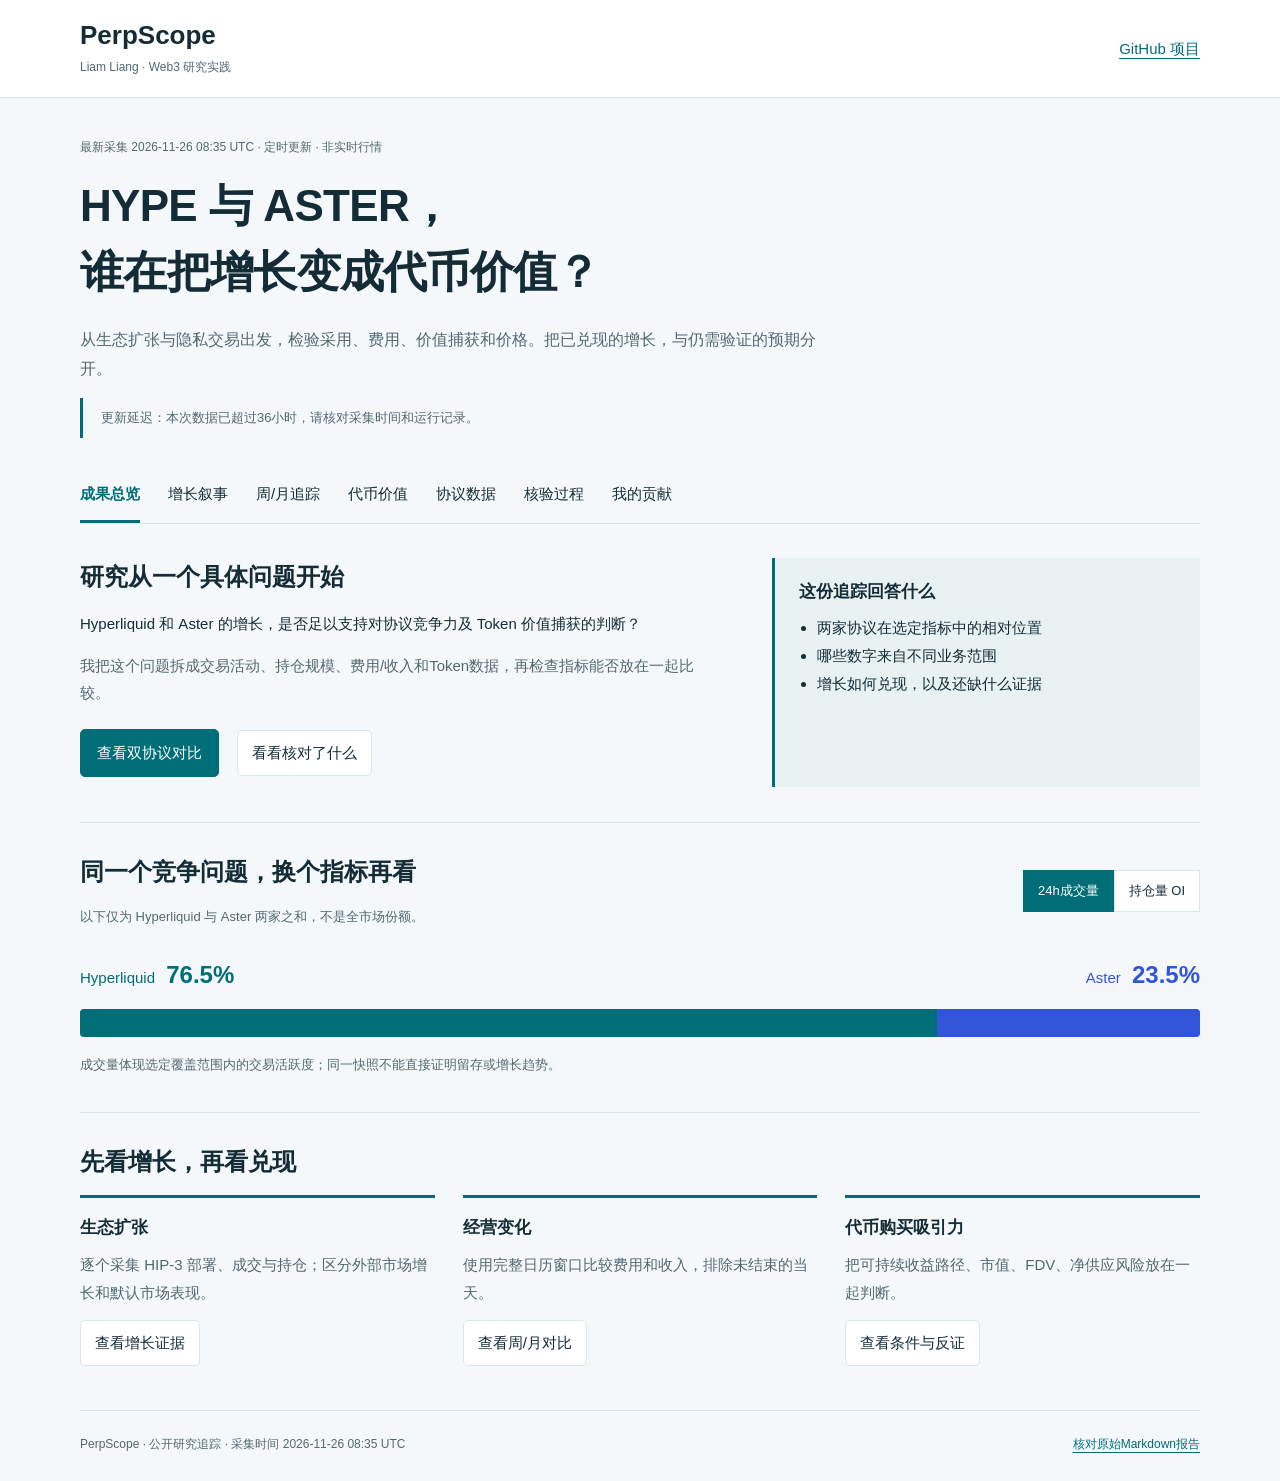
==== commit 021145f9: "Update protocol observations and historical comparisons" ====
--- a/docs/index.html
+++ b/docs/index.html
@@ -4,7 +4,7 @@
 small{display:block;color:#526871;font-weight:400;font-size:13px;margin-top:5px}.theses{display:grid;grid-template-columns:1fr 1fr;gap:30px;margin:26px 0}.theses article{padding:22px;border-top:3px solid #006d77;background:#edf3f5}.theses article:nth-child(2){border-color:#3154d9}dl{margin:22px 0}dt{font-size:14px;color:#526871;margin-top:16px}dd{font-size:21px;font-weight:700;margin:4px 0}.spark{width:100%;max-width:400px;fill:#006d77}.verdict{border-left:4px solid #006d77;padding:18px;background:#e7f1f2}.tabs{overflow-x:auto}.tabs button{white-space:nowrap}@media(max-width:700px){.theses{grid-template-columns:1fr}.intro h1{font-size:32px}}
 </style></head><body>
 <header class="top"><a href="#overview" class="brand" data-target="overview">PerpScope<span>Liam Liang · Web3 研究实践</span></a><a href="https://github.com/liamliang0/perpscope-research" target="_blank" rel="noopener noreferrer">GitHub 项目</a></header>
-<main><div class="intro"><p class="date">最新采集 2026-11-25 08:50 UTC · 定时更新 · 非实时行情</p><h1>HYPE 与 ASTER，<br>谁在把增长变成代币价值？</h1><p class="lead">从生态扩张与隐私交易出发，检验采用、费用、价值捕获和价格。把已兑现的增长，与仍需验证的预期分开。</p></div>
+<main><div class="intro"><p class="date">最新采集 2026-11-26 08:35 UTC · 定时更新 · 非实时行情</p><h1>HYPE 与 ASTER，<br>谁在把增长变成代币价值？</h1><p class="lead">从生态扩张与隐私交易出发，检验采用、费用、价值捕获和价格。把已兑现的增长，与仍需验证的预期分开。</p></div>
 <nav class="tabs" aria-label="查看项目"><button data-target="overview" class="active" aria-selected="true">成果总览</button><button data-target="narratives" aria-selected="false">增长叙事</button><button data-target="trends" aria-selected="false">周/月追踪</button><button data-target="valuation" aria-selected="false">代币价值</button><button data-target="comparison" aria-selected="false">协议数据</button><button data-target="quality" aria-selected="false">核验过程</button><button data-target="contribution" aria-selected="false">我的贡献</button></nav>
 <section id="overview" class="panel active"><div class="summary"><div><h2>研究从一个具体问题开始</h2><p>Hyperliquid 和 Aster 的增长，是否足以支持对协议竞争力及 Token 价值捕获的判断？</p><p class="muted">我把这个问题拆成交易活动、持仓规模、费用/收入和Token数据，再检查指标能否放在一起比较。</p><div class="actions"><button class="primary" data-target="comparison">查看双协议对比</button><button data-target="quality">看看核对了什么</button></div></div><aside class="question"><h3>这份追踪回答什么</h3><ul><li>两家协议在选定指标中的相对位置</li><li>哪些数字来自不同业务范围</li><li>增长如何兑现，以及还缺什么证据</li></ul></aside></div>
 <section class="subsection"><div class="chart-heading"><div><h2>同一个竞争问题，换个指标再看</h2><p>以下仅为 Hyperliquid 与 Aster 两家之和，不是全市场份额。</p></div><div class="switch" aria-label="份额指标"><button class="active" data-share="volume" aria-pressed="true">24h成交量</button><button data-share="oi" aria-pressed="false">持仓量 OI</button></div></div><div class="chart" aria-live="polite"><div class="bar-labels"><span>Hyperliquid <b id="share-h"></b></span><span>Aster <b id="share-a"></b></span></div><div class="share-track" role="img" aria-label="双协议份额对比"><div id="bar-h"></div><div id="bar-a"></div></div><p id="share-context"></p></div></section>
@@ -13,8 +13,8 @@
 <p>研究复核：2026-10-19。以下是基于公开证据的研究判断，不是项目方承诺。指标定时更新，路线和机制需要另行复核。</p>
 <div class="theses"><article><h3>HYPE：从交易场所扩展为金融基础设施</h3><p>优先验证 HIP-3 外部市场带来的增量交易、HyperEVM 应用对流动性的复用，以及这些活动最终贡献的净费用。生态扩张是增长路径；“项目多”本身不是代币价值。</p>
 <p><a href="https://hyperliquid.gitbook.io/hyperliquid-docs/hyperliquid-improvement-proposals-hips/hip-3-builder-deployed-perpetuals">HIP-3 官方机制</a> · <a href="https://hyperliquid.gitbook.io/hyperliquid-docs/hyperevm">HyperEVM 官方说明</a></p>
-<dl><dt>有实际成交的 HIP-3 部署 / 发现总数</dt><dd>4 / 10</dd><dt>HIP-3 24h 成交额 / 官方持仓</dt><dd>$5.05B / $3.87B</dd><dt>HIP-3 占默认市场 + HIP-3 成交额</dt><dd>49.6%</dd></dl>
-<p class="note">来源：官方 info API，perpDexs → 逐 dex 的 metaAndAssetCtxs。采集于 2026-11-25T08:50:17.344582+00:00。该份额只在 Hyperliquid 内部计算；不加入上方默认市场的双协议成交量份额。部署存在不等于采用；零成交不会计为活跃。HIP-3 收入占比、HyperEVM 非重复 TVL和留存：N/A。</p>
+<dl><dt>有实际成交的 HIP-3 部署 / 发现总数</dt><dd>4 / 10</dd><dt>HIP-3 24h 成交额 / 官方持仓</dt><dd>$5.70B / $4.16B</dd><dt>HIP-3 占默认市场 + HIP-3 成交额</dt><dd>44.8%</dd></dl>
+<p class="note">来源：官方 info API，perpDexs → 逐 dex 的 metaAndAssetCtxs。采集于 2026-11-26T08:35:58.495647+00:00。该份额只在 Hyperliquid 内部计算；不加入上方默认市场的双协议成交量份额。部署存在不等于采用；零成交不会计为活跃。HIP-3 收入占比、HyperEVM 非重复 TVL和留存：N/A。</p>
 <p><b>前景判断：</b>已有外部部署与实际成交支撑，验证下一步是持续性和净收入贡献。增长模式减费、部署者分成可能让交易额扩张快于 HYPE 回购需求；不能按成交量等比例估算收益。</p></article>
 <article><h3>ASTER：隐私交易差异化，加上自有链和市场扩展</h3><p>隐私是较明确的产品差异，但不是唯一增长点；Aster Chain、开放上币和 TradFi 市场也在扩展交易品类与分发。这里优先检验：隐私是否吸引可留存、愿意付费的增量交易者。</p>
 <p><a href="https://docs.asterdex.com/trading/perpetuals/order-types/hidden-order-and-hidden-position">Hidden Order / Position</a> · <a href="https://docs.asterdex.com/aster-chain/overview">链与隐私机制</a> · <a href="https://docs.asterdex.com/overview/roadmap">官方路线</a></p>
@@ -24,13 +24,13 @@
 <h3>如何判断“发展程度”，而不是凭感觉打分</h3><div class="table-wrap"><table><thead><tr><th>证据层</th><th>HYPE 生态扩张</th><th>ASTER 隐私增长</th></tr></thead><tbody>
 <tr><th>机制与产品</th><td>官方架构 + API 部署记录</td><td>官方机制 + 使用教程；独立验证仍需补充</td></tr>
 <tr><th>实际采用</th><td>可量化外部市场成交、OI和集中度</td><td>未取得隐私专属采用数据，不能量化完成度</td></tr>
-<tr><th>可持续增量经济利益</th><td>HIP-3 净费用与回购贡献待拆分</td><td>隐私增量收入、成本及留存待拆分</td></tr></tbody></table></div><p class="note">集中度检查：xyz 占本次 HIP-3 成交额 98.4%。外部市场增长仍可能依赖少数部署，不能直接认定生态已充分多元化。</p></section><section id="trends" class="panel" hidden><h2>一天、一周、一个月：增长有没有兑现？</h2><p>费用/收入：最近完整 UTC 日、7 日、30 日，分别对比前一个等长周期；不纳入未结束的当天。价格：CoinGecko 滚动变化率。两类窗口不同，不混算。</p><h3>永续业务费用</h3><div class="table-wrap"><table><thead><tr><th>周期 / 截止日期</th><th>Hyperliquid 本期 / 环比</th><th>Aster 本期 / 环比</th></tr></thead><tbody><tr><th>1日<small>2026-11-24 → 2026-11-24</small></th><td>$3.31M<small>-32.8%</small></td><td>$174.24K<small>-16.8%</small></td></tr><tr><th>7日<small>2026-11-18 → 2026-11-24</small></th><td>$27.45M<small>+10.5%</small></td><td>$1.34M<small>+2.9%</small></td></tr><tr><th>30日<small>2026-10-26 → 2026-11-24</small></th><td>$100.15M<small>+30.2%</small></td><td>$4.89M<small>+23.3%</small></td></tr></tbody></table></div><h3>永续业务收入</h3><div class="table-wrap"><table><thead><tr><th>周期 / 截止日期</th><th>Hyperliquid 本期 / 环比</th><th>Aster 本期 / 环比</th></tr></thead><tbody><tr><th>1日<small>2026-11-24 → 2026-11-24</small></th><td>$2.50M<small>-33.7%</small></td><td>N/A<small>N/A</small></td></tr><tr><th>7日<small>2026-11-18 → 2026-11-24</small></th><td>$20.97M<small>+10.4%</small></td><td>N/A<small>N/A</small></td></tr><tr><th>30日<small>2026-10-26 → 2026-11-24</small></th><td>$76.64M<small>+24.1%</small></td><td>N/A<small>N/A</small></td></tr></tbody></table></div><h3>Token 价格变化</h3><div class="table-wrap"><table><thead><tr><th>滚动周期</th><th>HYPE</th><th>ASTER</th></tr></thead><tbody><tr><th>24小时</th><td>-8.3%</td><td>-4.2%</td></tr><tr><th>7日</th><td>-15.3%</td><td>-13.3%</td></tr><tr><th>30日</th><td>-23.7%</td><td>-32.2%</td></tr></tbody></table></div><p class="note">7/30日成交量：付费历史端点未接入；连续每日官方快照积累后才显示日采样估算，并明确标记。费用/收入历史来自其独立数据集，不反推成交量。OI变化等待同口径本地观测。</p><h3>最近60个完整日的费用轨迹</h3><div class="review-grid"><div><h3>Hyperliquid</h3><svg class="spark" viewBox="0 0 300 84" role="img" aria-label="Hyperliquid每日费用"><rect x="0" y="59.81" width="4" height="20.19"><title>2026-09-26: $1.66M</title></rect><rect x="5" y="53.01" width="4" height="26.99"><title>2026-09-27: $2.21M</title></rect><rect x="10" y="43.53" width="4" height="36.47"><title>2026-09-28: $2.99M</title></rect><rect x="15" y="44.81" width="4" height="35.19"><title>2026-09-29: $2.89M</title></rect><rect x="20" y="54.08" width="4" height="25.92"><title>2026-09-30: $2.13M</title></rect><rect x="25" y="51.23" width="4" height="28.77"><title>2026-10-01: $2.36M</title></rect><rect x="30" y="31.83" width="4" height="48.17"><title>2026-10-02: $3.95M</title></rect><rect x="35" y="63.36" width="4" height="16.64"><title>2026-10-03: $1.37M</title></rect><rect x="40" y="59.18" width="4" height="20.82"><title>2026-10-04: $1.71M</title></rect><rect x="45" y="43.96" width="4" height="36.04"><title>2026-10-05: $2.96M</title></rect><rect x="50" y="50.79" width="4" height="29.21"><title>2026-10-06: $2.40M</title></rect><rect x="55" y="38.23" width="4" height="41.77"><title>2026-10-07: $3.43M</title></rect><rect x="60" y="43.16" width="4" height="36.84"><title>2026-10-08: $3.02M</title></rect><rect x="65" y="54.82" width="4" height="25.18"><title>2026-10-09: $2.07M</title></rect><rect x="70" y="61.10" width="4" height="18.90"><title>2026-10-10: $1.55M</title></rect><rect x="75" y="56.68" width="4" height="23.32"><title>2026-10-11: $1.91M</title></rect><rect x="80" y="46.19" width="4" height="33.81"><title>2026-10-12: $2.77M</title></rect><rect x="85" y="47.48" width="4" height="32.52"><title>2026-10-13: $2.67M</title></rect><rect x="90" y="39.51" width="4" height="40.49"><title>2026-10-14: $3.32M</title></rect><rect x="95" y="27.16" width="4" height="52.84"><title>2026-10-15: $4.34M</title></rect><rect x="100" y="43.13" width="4" height="36.87"><title>2026-10-16: $3.03M</title></rect><rect x="105" y="61.45" width="4" height="18.55"><title>2026-10-17: $1.52M</title></rect><rect x="110" y="52.18" width="4" height="27.82"><title>2026-10-18: $2.28M</title></rect><rect x="115" y="50.62" width="4" height="29.38"><title>2026-10-19: $2.41M</title></rect><rect x="120" y="43.76" width="4" height="36.24"><title>2026-10-20: $2.97M</title></rect><rect x="125" y="45.14" width="4" height="34.86"><title>2026-10-21: $2.86M</title></rect><rect x="130" y="37.32" width="4" height="42.68"><title>2026-10-22: $3.50M</title></rect><rect x="135" y="50.18" width="4" height="29.82"><title>2026-10-23: $2.45M</title></rect><rect x="140" y="49.61" width="4" height="30.39"><title>2026-10-24: $2.49M</title></rect><rect x="145" y="59.36" width="4" height="20.64"><title>2026-10-25: $1.69M</title></rect><rect x="150" y="46.70" width="4" height="33.30"><title>2026-10-26: $2.73M</title></rect><rect x="155" y="54.84" width="4" height="25.16"><title>2026-10-27: $2.07M</title></rect><rect x="160" y="45.62" width="4" height="34.38"><title>2026-10-28: $2.82M</title></rect><rect x="165" y="6.00" width="4" height="74.00"><title>2026-10-29: $6.07M</title></rect><rect x="170" y="22.95" width="4" height="57.05"><title>2026-10-30: $4.68M</title></rect><rect x="175" y="62.95" width="4" height="17.05"><title>2026-10-31: $1.40M</title></rect><rect x="180" y="61.93" width="4" height="18.07"><title>2026-11-01: $1.48M</title></rect><rect x="185" y="42.27" width="4" height="37.73"><title>2026-11-02: $3.10M</title></rect><rect x="190" y="48.44" width="4" height="31.56"><title>2026-11-03: $2.59M</title></rect><rect x="195" y="21.78" width="4" height="58.22"><title>2026-11-04: $4.78M</title></rect><rect x="200" y="36.26" width="4" height="43.74"><title>2026-11-05: $3.59M</title></rect><rect x="205" y="46.22" width="4" height="33.78"><title>2026-11-06: $2.77M</title></rect><rect x="210" y="66.00" width="4" height="14.00"><title>2026-11-07: $1.15M</title></rect><rect x="215" y="53.34" width="4" height="26.66"><title>2026-11-08: $2.19M</title></rect><rect x="220" y="40.27" width="4" height="39.73"><title>2026-11-09: $3.26M</title></rect><rect x="225" y="41.16" width="4" height="38.84"><title>2026-11-10: $3.19M</title></rect><rect x="230" y="45.86" width="4" height="34.14"><title>2026-11-11: $2.80M</title></rect><rect x="235" y="47.02" width="4" height="32.98"><title>2026-11-12: $2.71M</title></rect><rect x="240" y="28.56" width="4" height="51.44"><title>2026-11-13: $4.22M</title></rect><rect x="245" y="22.85" width="4" height="57.15"><title>2026-11-14: $4.69M</title></rect><rect x="250" y="34.67" width="4" height="45.33"><title>2026-11-15: $3.72M</title></rect><rect x="255" y="39.61" width="4" height="40.39"><title>2026-11-16: $3.31M</title></rect><rect x="260" y="38.78" width="4" height="41.22"><title>2026-11-17: $3.38M</title></rect><rect x="265" y="42.32" width="4" height="37.68"><title>2026-11-18: $3.09M</title></rect><rect x="270" y="30.96" width="4" height="49.04"><title>2026-11-19: $4.02M</title></rect><rect x="275" y="13.04" width="4" height="66.96"><title>2026-11-20: $5.50M</title></rect><rect x="280" y="30.99" width="4" height="49.01"><title>2026-11-21: $4.02M</title></rect><rect x="285" y="48.41" width="4" height="31.59"><title>2026-11-22: $2.59M</title></rect><rect x="290" y="20.07" width="4" height="59.93"><title>2026-11-23: $4.92M</title></rect><rect x="295" y="39.72" width="4" height="40.28"><title>2026-11-24: $3.31M</title></rect></svg><small>2026-09-26 → 2026-11-24；独立纵轴峰值 $6.07M</small></div><div><h3>Aster</h3><svg class="spark" viewBox="0 0 300 84" role="img" aria-label="Aster每日费用"><rect x="0" y="57.37" width="4" height="22.63"><title>2026-09-26: $82.17K</title></rect><rect x="5" y="60.64" width="4" height="19.36"><title>2026-09-27: $70.31K</title></rect><rect x="10" y="36.86" width="4" height="43.14"><title>2026-09-28: $156.66K</title></rect><rect x="15" y="40.75" width="4" height="39.25"><title>2026-09-29: $142.53K</title></rect><rect x="20" y="38.99" width="4" height="41.01"><title>2026-09-30: $148.94K</title></rect><rect x="25" y="39.06" width="4" height="40.94"><title>2026-10-01: $148.66K</title></rect><rect x="30" y="18.54" width="4" height="61.46"><title>2026-10-02: $223.21K</title></rect><rect x="35" y="59.66" width="4" height="20.34"><title>2026-10-03: $73.86K</title></rect><rect x="40" y="61.18" width="4" height="18.82"><title>2026-10-04: $68.36K</title></rect><rect x="45" y="38.46" width="4" height="41.54"><title>2026-10-05: $150.84K</title></rect><rect x="50" y="49.54" width="4" height="30.46"><title>2026-10-06: $110.62K</title></rect><rect x="55" y="36.49" width="4" height="43.51"><title>2026-10-07: $158K</title></rect><rect x="60" y="13.90" width="4" height="66.10"><title>2026-10-08: $240.04K</title></rect><rect x="65" y="39.83" width="4" height="40.17"><title>2026-10-09: $145.87K</title></rect><rect x="70" y="64.69" width="4" height="15.31"><title>2026-10-10: $55.59K</title></rect><rect x="75" y="57.48" width="4" height="22.52"><title>2026-10-11: $81.77K</title></rect><rect x="80" y="38.35" width="4" height="41.65"><title>2026-10-12: $151.27K</title></rect><rect x="85" y="29.97" width="4" height="50.03"><title>2026-10-13: $181.70K</title></rect><rect x="90" y="33.05" width="4" height="46.95"><title>2026-10-14: $170.49K</title></rect><rect x="95" y="18.67" width="4" height="61.33"><title>2026-10-15: $222.73K</title></rect><rect x="100" y="39.83" width="4" height="40.17"><title>2026-10-16: $145.87K</title></rect><rect x="105" y="67.09" width="4" height="12.91"><title>2026-10-17: $46.87K</title></rect><rect x="110" y="55.89" width="4" height="24.11"><title>2026-10-18: $87.55K</title></rect><rect x="115" y="45.89" width="4" height="34.11"><title>2026-10-19: $123.86K</title></rect><rect x="120" y="44.08" width="4" height="35.92"><title>2026-10-20: $130.43K</title></rect><rect x="125" y="37.98" width="4" height="42.02"><title>2026-10-21: $152.59K</title></rect><rect x="130" y="34.01" width="4" height="45.99"><title>2026-10-22: $167.01K</title></rect><rect x="135" y="41.27" width="4" height="38.73"><title>2026-10-23: $140.64K</title></rect><rect x="140" y="48.55" width="4" height="31.45"><title>2026-10-24: $114.21K</title></rect><rect x="145" y="60.10" width="4" height="19.90"><title>2026-10-25: $72.27K</title></rect><rect x="150" y="37.98" width="4" height="42.02"><title>2026-10-26: $152.59K</title></rect><rect x="155" y="49.87" width="4" height="30.13"><title>2026-10-27: $109.40K</title></rect><rect x="160" y="45.58" width="4" height="34.42"><title>2026-10-28: $125K</title></rect><rect x="165" y="26.64" width="4" height="53.36"><title>2026-10-29: $193.78K</title></rect><rect x="170" y="20.43" width="4" height="59.57"><title>2026-10-30: $216.34K</title></rect><rect x="175" y="66.18" width="4" height="13.82"><title>2026-10-31: $50.18K</title></rect><rect x="180" y="66.97" width="4" height="13.03"><title>2026-11-01: $47.31K</title></rect><rect x="185" y="39.19" width="4" height="40.81"><title>2026-11-02: $148.20K</title></rect><rect x="190" y="48.27" width="4" height="31.73"><title>2026-11-03: $115.22K</title></rect><rect x="195" y="14.81" width="4" height="65.19"><title>2026-11-04: $236.75K</title></rect><rect x="200" y="21.10" width="4" height="58.90"><title>2026-11-05: $213.88K</title></rect><rect x="205" y="35.10" width="4" height="44.90"><title>2026-11-06: $163.07K</title></rect><rect x="210" y="68.51" width="4" height="11.49"><title>2026-11-07: $41.73K</title></rect><rect x="215" y="61.05" width="4" height="18.95"><title>2026-11-08: $68.80K</title></rect><rect x="220" y="25.18" width="4" height="54.82"><title>2026-11-09: $199.09K</title></rect><rect x="225" y="35.73" width="4" height="44.27"><title>2026-11-10: $160.78K</title></rect><rect x="230" y="46.35" width="4" height="33.65"><title>2026-11-11: $122.22K</title></rect><rect x="235" y="37.28" width="4" height="42.72"><title>2026-11-12: $155.14K</title></rect><rect x="240" y="23.20" width="4" height="56.80"><title>2026-11-13: $206.29K</title></rect><rect x="245" y="25.96" width="4" height="54.04"><title>2026-11-14: $196.25K</title></rect><rect x="250" y="6.00" width="4" height="74.00"><title>2026-11-15: $268.74K</title></rect><rect x="255" y="27.37" width="4" height="52.63"><title>2026-11-16: $191.12K</title></rect><rect x="260" y="34.79" width="4" height="45.21"><title>2026-11-17: $164.18K</title></rect><rect x="265" y="29.40" width="4" height="50.60"><title>2026-11-18: $183.74K</title></rect><rect x="270" y="22.98" width="4" height="57.02"><title>2026-11-19: $207.08K</title></rect><rect x="275" y="7.32" width="4" height="72.68"><title>2026-11-20: $263.93K</title></rect><rect x="280" y="25.59" width="4" height="54.41"><title>2026-11-21: $197.61K</title></rect><rect x="285" y="51.03" width="4" height="28.97"><title>2026-11-22: $105.21K</title></rect><rect x="290" y="22.31" width="4" height="57.69"><title>2026-11-23: $209.50K</title></rect><rect x="295" y="32.02" width="4" height="47.98"><title>2026-11-24: $174.24K</title></rect></svg><small>2026-09-26 → 2026-11-24；独立纵轴峰值 $268.74K</small></div></div></section><section id="valuation" class="panel" hidden><h2>落到代币：好业务是否已经是好价格？</h2><p>排序标准：经营兑现的证据、估值负担、增长可选性。以下是条件性研究判断；不把叙事强弱直接转成目标价或收益概率。</p><div class="table-wrap"><table><thead><tr><th>观察项</th><th>HYPE</th><th>ASTER</th></tr></thead><tbody><tr><th>现价</th><td>$58.74</td><td>$0.48</td></tr><tr><th>流通市值</th><td>$13.96B</td><td>$1.23B</td></tr><tr><th>FDV</th><td>$55.78B</td><td>$3.72B</td></tr><tr><th>近30日持有人收益：范围不同</th><td>$76.64M</td><td>$2.69M</td></tr><tr><th>近30日持有人收益 ×12 / 流通市值</th><td>6.59%</td><td>2.63%</td></tr><tr><th>近30日持有人收益 ×12 / FDV</th><td>1.65%</td><td>0.87%</td></tr><tr><th>指标范围</th><td>Hyperliquid Perps-linked</td><td>Aster parent / token</td></tr></tbody></table></div><p class="note">年化仅为最近30日重复12次的诊断，不是 APY、现金分红或可直接比较的 PE。两边范围不同，不能据此说投资价值相差某个倍数。市值/FDV差距不等于未来12个月解锁量；净新增流通、回购和销毁需另外核对。</p><h3>本期可验证的经营比较</h3><p>相同完整周期内，7日费用环比：HYPE +10.5%，ASTER +2.9%；30日费用环比：+30.2% / +23.3%。这是总业务变动，不能直接归因于某一个叙事。</p><div class="theses"><article><h3>HYPE：兑现证据更容易核验，价格仍要过关</h3><p>Assistance Fund 将相关费用兑换为 HYPE 并销毁；费用并非全部归该基金，部署者和 HLP 也参与分配。生态交易扩张是否提高净回购，需要结合费率与分成验证。</p><p><a href="https://hyperliquid.gitbook.io/hyperliquid-docs/trading/fees">费用与销毁机制</a></p><p><b>更有吸引力的条件：</b>新增市场持续贡献净费用、收入增长超过估值扩张、销毁与解锁后的净供应改善。</p><p><b>推翻条件：</b>外部交易高度集中且收入转化持续走弱，或者当前价格已隐含过高增长。</p></article>
+<tr><th>可持续增量经济利益</th><td>HIP-3 净费用与回购贡献待拆分</td><td>隐私增量收入、成本及留存待拆分</td></tr></tbody></table></div><p class="note">集中度检查：xyz 占本次 HIP-3 成交额 98.3%。外部市场增长仍可能依赖少数部署，不能直接认定生态已充分多元化。</p></section><section id="trends" class="panel" hidden><h2>一天、一周、一个月：增长有没有兑现？</h2><p>费用/收入：最近完整 UTC 日、7 日、30 日，分别对比前一个等长周期；不纳入未结束的当天。价格：CoinGecko 滚动变化率。两类窗口不同，不混算。</p><h3>永续业务费用</h3><div class="table-wrap"><table><thead><tr><th>周期 / 截止日期</th><th>Hyperliquid 本期 / 环比</th><th>Aster 本期 / 环比</th></tr></thead><tbody><tr><th>1日<small>2026-11-25 → 2026-11-25</small></th><td>$4.13M<small>+24.8%</small></td><td>$210.08K<small>+20.6%</small></td></tr><tr><th>7日<small>2026-11-19 → 2026-11-25</small></th><td>$28.48M<small>+13.4%</small></td><td>$1.37M<small>+0.2%</small></td></tr><tr><th>30日<small>2026-10-27 → 2026-11-25</small></th><td>$101.55M<small>+30.2%</small></td><td>$4.94M<small>+22.5%</small></td></tr></tbody></table></div><h3>永续业务收入</h3><div class="table-wrap"><table><thead><tr><th>周期 / 截止日期</th><th>Hyperliquid 本期 / 环比</th><th>Aster 本期 / 环比</th></tr></thead><tbody><tr><th>1日<small>2026-11-25 → 2026-11-25</small></th><td>$3.07M<small>+23.0%</small></td><td>N/A<small>N/A</small></td></tr><tr><th>7日<small>2026-11-19 → 2026-11-25</small></th><td>$21.74M<small>+13.2%</small></td><td>N/A<small>N/A</small></td></tr><tr><th>30日<small>2026-10-27 → 2026-11-25</small></th><td>$77.65M<small>+24.4%</small></td><td>N/A<small>N/A</small></td></tr></tbody></table></div><h3>Token 价格变化</h3><div class="table-wrap"><table><thead><tr><th>滚动周期</th><th>HYPE</th><th>ASTER</th></tr></thead><tbody><tr><th>24小时</th><td>+4.0%</td><td>+4.2%</td></tr><tr><th>7日</th><td>-10.4%</td><td>-5.4%</td></tr><tr><th>30日</th><td>-20.9%</td><td>-29.3%</td></tr></tbody></table></div><p class="note">7/30日成交量：付费历史端点未接入；连续每日官方快照积累后才显示日采样估算，并明确标记。费用/收入历史来自其独立数据集，不反推成交量。OI变化等待同口径本地观测。</p><h3>最近60个完整日的费用轨迹</h3><div class="review-grid"><div><h3>Hyperliquid</h3><svg class="spark" viewBox="0 0 300 84" role="img" aria-label="Hyperliquid每日费用"><rect x="0" y="53.01" width="4" height="26.99"><title>2026-09-27: $2.21M</title></rect><rect x="5" y="43.53" width="4" height="36.47"><title>2026-09-28: $2.99M</title></rect><rect x="10" y="44.81" width="4" height="35.19"><title>2026-09-29: $2.89M</title></rect><rect x="15" y="54.08" width="4" height="25.92"><title>2026-09-30: $2.13M</title></rect><rect x="20" y="51.23" width="4" height="28.77"><title>2026-10-01: $2.36M</title></rect><rect x="25" y="31.83" width="4" height="48.17"><title>2026-10-02: $3.95M</title></rect><rect x="30" y="63.36" width="4" height="16.64"><title>2026-10-03: $1.37M</title></rect><rect x="35" y="59.18" width="4" height="20.82"><title>2026-10-04: $1.71M</title></rect><rect x="40" y="43.96" width="4" height="36.04"><title>2026-10-05: $2.96M</title></rect><rect x="45" y="50.79" width="4" height="29.21"><title>2026-10-06: $2.40M</title></rect><rect x="50" y="38.23" width="4" height="41.77"><title>2026-10-07: $3.43M</title></rect><rect x="55" y="43.16" width="4" height="36.84"><title>2026-10-08: $3.02M</title></rect><rect x="60" y="54.82" width="4" height="25.18"><title>2026-10-09: $2.07M</title></rect><rect x="65" y="61.10" width="4" height="18.90"><title>2026-10-10: $1.55M</title></rect><rect x="70" y="56.68" width="4" height="23.32"><title>2026-10-11: $1.91M</title></rect><rect x="75" y="46.19" width="4" height="33.81"><title>2026-10-12: $2.77M</title></rect><rect x="80" y="47.48" width="4" height="32.52"><title>2026-10-13: $2.67M</title></rect><rect x="85" y="39.51" width="4" height="40.49"><title>2026-10-14: $3.32M</title></rect><rect x="90" y="27.16" width="4" height="52.84"><title>2026-10-15: $4.34M</title></rect><rect x="95" y="43.13" width="4" height="36.87"><title>2026-10-16: $3.03M</title></rect><rect x="100" y="61.45" width="4" height="18.55"><title>2026-10-17: $1.52M</title></rect><rect x="105" y="52.18" width="4" height="27.82"><title>2026-10-18: $2.28M</title></rect><rect x="110" y="50.62" width="4" height="29.38"><title>2026-10-19: $2.41M</title></rect><rect x="115" y="43.76" width="4" height="36.24"><title>2026-10-20: $2.97M</title></rect><rect x="120" y="45.14" width="4" height="34.86"><title>2026-10-21: $2.86M</title></rect><rect x="125" y="37.32" width="4" height="42.68"><title>2026-10-22: $3.50M</title></rect><rect x="130" y="50.18" width="4" height="29.82"><title>2026-10-23: $2.45M</title></rect><rect x="135" y="49.61" width="4" height="30.39"><title>2026-10-24: $2.49M</title></rect><rect x="140" y="59.36" width="4" height="20.64"><title>2026-10-25: $1.69M</title></rect><rect x="145" y="46.70" width="4" height="33.30"><title>2026-10-26: $2.73M</title></rect><rect x="150" y="54.84" width="4" height="25.16"><title>2026-10-27: $2.07M</title></rect><rect x="155" y="45.62" width="4" height="34.38"><title>2026-10-28: $2.82M</title></rect><rect x="160" y="6.00" width="4" height="74.00"><title>2026-10-29: $6.07M</title></rect><rect x="165" y="22.95" width="4" height="57.05"><title>2026-10-30: $4.68M</title></rect><rect x="170" y="62.95" width="4" height="17.05"><title>2026-10-31: $1.40M</title></rect><rect x="175" y="61.93" width="4" height="18.07"><title>2026-11-01: $1.48M</title></rect><rect x="180" y="42.27" width="4" height="37.73"><title>2026-11-02: $3.10M</title></rect><rect x="185" y="48.44" width="4" height="31.56"><title>2026-11-03: $2.59M</title></rect><rect x="190" y="21.78" width="4" height="58.22"><title>2026-11-04: $4.78M</title></rect><rect x="195" y="36.26" width="4" height="43.74"><title>2026-11-05: $3.59M</title></rect><rect x="200" y="46.22" width="4" height="33.78"><title>2026-11-06: $2.77M</title></rect><rect x="205" y="66.00" width="4" height="14.00"><title>2026-11-07: $1.15M</title></rect><rect x="210" y="53.34" width="4" height="26.66"><title>2026-11-08: $2.19M</title></rect><rect x="215" y="40.27" width="4" height="39.73"><title>2026-11-09: $3.26M</title></rect><rect x="220" y="41.16" width="4" height="38.84"><title>2026-11-10: $3.19M</title></rect><rect x="225" y="45.86" width="4" height="34.14"><title>2026-11-11: $2.80M</title></rect><rect x="230" y="47.02" width="4" height="32.98"><title>2026-11-12: $2.71M</title></rect><rect x="235" y="28.56" width="4" height="51.44"><title>2026-11-13: $4.22M</title></rect><rect x="240" y="22.85" width="4" height="57.15"><title>2026-11-14: $4.69M</title></rect><rect x="245" y="34.67" width="4" height="45.33"><title>2026-11-15: $3.72M</title></rect><rect x="250" y="39.61" width="4" height="40.39"><title>2026-11-16: $3.31M</title></rect><rect x="255" y="38.78" width="4" height="41.22"><title>2026-11-17: $3.38M</title></rect><rect x="260" y="42.32" width="4" height="37.68"><title>2026-11-18: $3.09M</title></rect><rect x="265" y="30.96" width="4" height="49.04"><title>2026-11-19: $4.02M</title></rect><rect x="270" y="13.04" width="4" height="66.96"><title>2026-11-20: $5.50M</title></rect><rect x="275" y="30.99" width="4" height="49.01"><title>2026-11-21: $4.02M</title></rect><rect x="280" y="48.41" width="4" height="31.59"><title>2026-11-22: $2.59M</title></rect><rect x="285" y="20.07" width="4" height="59.93"><title>2026-11-23: $4.92M</title></rect><rect x="290" y="39.72" width="4" height="40.28"><title>2026-11-24: $3.31M</title></rect><rect x="295" y="29.73" width="4" height="50.27"><title>2026-11-25: $4.13M</title></rect></svg><small>2026-09-27 → 2026-11-25；独立纵轴峰值 $6.07M</small></div><div><h3>Aster</h3><svg class="spark" viewBox="0 0 300 84" role="img" aria-label="Aster每日费用"><rect x="0" y="60.64" width="4" height="19.36"><title>2026-09-27: $70.31K</title></rect><rect x="5" y="36.86" width="4" height="43.14"><title>2026-09-28: $156.66K</title></rect><rect x="10" y="40.75" width="4" height="39.25"><title>2026-09-29: $142.53K</title></rect><rect x="15" y="38.99" width="4" height="41.01"><title>2026-09-30: $148.94K</title></rect><rect x="20" y="39.06" width="4" height="40.94"><title>2026-10-01: $148.66K</title></rect><rect x="25" y="18.54" width="4" height="61.46"><title>2026-10-02: $223.21K</title></rect><rect x="30" y="59.66" width="4" height="20.34"><title>2026-10-03: $73.86K</title></rect><rect x="35" y="61.18" width="4" height="18.82"><title>2026-10-04: $68.36K</title></rect><rect x="40" y="38.46" width="4" height="41.54"><title>2026-10-05: $150.84K</title></rect><rect x="45" y="49.54" width="4" height="30.46"><title>2026-10-06: $110.62K</title></rect><rect x="50" y="36.49" width="4" height="43.51"><title>2026-10-07: $158K</title></rect><rect x="55" y="13.90" width="4" height="66.10"><title>2026-10-08: $240.04K</title></rect><rect x="60" y="39.83" width="4" height="40.17"><title>2026-10-09: $145.87K</title></rect><rect x="65" y="64.69" width="4" height="15.31"><title>2026-10-10: $55.59K</title></rect><rect x="70" y="57.48" width="4" height="22.52"><title>2026-10-11: $81.77K</title></rect><rect x="75" y="38.35" width="4" height="41.65"><title>2026-10-12: $151.27K</title></rect><rect x="80" y="29.97" width="4" height="50.03"><title>2026-10-13: $181.70K</title></rect><rect x="85" y="33.05" width="4" height="46.95"><title>2026-10-14: $170.49K</title></rect><rect x="90" y="18.67" width="4" height="61.33"><title>2026-10-15: $222.73K</title></rect><rect x="95" y="39.83" width="4" height="40.17"><title>2026-10-16: $145.87K</title></rect><rect x="100" y="67.09" width="4" height="12.91"><title>2026-10-17: $46.87K</title></rect><rect x="105" y="55.89" width="4" height="24.11"><title>2026-10-18: $87.55K</title></rect><rect x="110" y="45.89" width="4" height="34.11"><title>2026-10-19: $123.86K</title></rect><rect x="115" y="44.08" width="4" height="35.92"><title>2026-10-20: $130.43K</title></rect><rect x="120" y="37.98" width="4" height="42.02"><title>2026-10-21: $152.59K</title></rect><rect x="125" y="34.01" width="4" height="45.99"><title>2026-10-22: $167.01K</title></rect><rect x="130" y="41.27" width="4" height="38.73"><title>2026-10-23: $140.64K</title></rect><rect x="135" y="48.55" width="4" height="31.45"><title>2026-10-24: $114.21K</title></rect><rect x="140" y="60.10" width="4" height="19.90"><title>2026-10-25: $72.27K</title></rect><rect x="145" y="37.98" width="4" height="42.02"><title>2026-10-26: $152.59K</title></rect><rect x="150" y="49.87" width="4" height="30.13"><title>2026-10-27: $109.40K</title></rect><rect x="155" y="45.58" width="4" height="34.42"><title>2026-10-28: $125K</title></rect><rect x="160" y="26.64" width="4" height="53.36"><title>2026-10-29: $193.78K</title></rect><rect x="165" y="20.43" width="4" height="59.57"><title>2026-10-30: $216.34K</title></rect><rect x="170" y="66.18" width="4" height="13.82"><title>2026-10-31: $50.18K</title></rect><rect x="175" y="66.97" width="4" height="13.03"><title>2026-11-01: $47.31K</title></rect><rect x="180" y="39.19" width="4" height="40.81"><title>2026-11-02: $148.20K</title></rect><rect x="185" y="48.27" width="4" height="31.73"><title>2026-11-03: $115.22K</title></rect><rect x="190" y="14.81" width="4" height="65.19"><title>2026-11-04: $236.75K</title></rect><rect x="195" y="21.10" width="4" height="58.90"><title>2026-11-05: $213.88K</title></rect><rect x="200" y="35.10" width="4" height="44.90"><title>2026-11-06: $163.07K</title></rect><rect x="205" y="68.51" width="4" height="11.49"><title>2026-11-07: $41.73K</title></rect><rect x="210" y="61.05" width="4" height="18.95"><title>2026-11-08: $68.80K</title></rect><rect x="215" y="25.18" width="4" height="54.82"><title>2026-11-09: $199.09K</title></rect><rect x="220" y="35.73" width="4" height="44.27"><title>2026-11-10: $160.78K</title></rect><rect x="225" y="46.35" width="4" height="33.65"><title>2026-11-11: $122.22K</title></rect><rect x="230" y="37.28" width="4" height="42.72"><title>2026-11-12: $155.14K</title></rect><rect x="235" y="23.20" width="4" height="56.80"><title>2026-11-13: $206.29K</title></rect><rect x="240" y="25.96" width="4" height="54.04"><title>2026-11-14: $196.25K</title></rect><rect x="245" y="6.00" width="4" height="74.00"><title>2026-11-15: $268.74K</title></rect><rect x="250" y="27.37" width="4" height="52.63"><title>2026-11-16: $191.12K</title></rect><rect x="255" y="34.79" width="4" height="45.21"><title>2026-11-17: $164.18K</title></rect><rect x="260" y="29.40" width="4" height="50.60"><title>2026-11-18: $183.74K</title></rect><rect x="265" y="22.98" width="4" height="57.02"><title>2026-11-19: $207.08K</title></rect><rect x="270" y="7.32" width="4" height="72.68"><title>2026-11-20: $263.93K</title></rect><rect x="275" y="25.59" width="4" height="54.41"><title>2026-11-21: $197.61K</title></rect><rect x="280" y="51.03" width="4" height="28.97"><title>2026-11-22: $105.21K</title></rect><rect x="285" y="22.31" width="4" height="57.69"><title>2026-11-23: $209.50K</title></rect><rect x="290" y="32.02" width="4" height="47.98"><title>2026-11-24: $174.24K</title></rect><rect x="295" y="22.15" width="4" height="57.85"><title>2026-11-25: $210.08K</title></rect></svg><small>2026-09-27 → 2026-11-25；独立纵轴峰值 $268.74K</small></div></div></section><section id="valuation" class="panel" hidden><h2>落到代币：好业务是否已经是好价格？</h2><p>排序标准：经营兑现的证据、估值负担、增长可选性。以下是条件性研究判断；不把叙事强弱直接转成目标价或收益概率。</p><div class="table-wrap"><table><thead><tr><th>观察项</th><th>HYPE</th><th>ASTER</th></tr></thead><tbody><tr><th>现价</th><td>$61.03</td><td>$0.50</td></tr><tr><th>流通市值</th><td>$14.52B</td><td>$1.28B</td></tr><tr><th>FDV</th><td>$58.02B</td><td>$3.87B</td></tr><tr><th>近30日持有人收益：范围不同</th><td>$77.65M</td><td>$2.75M</td></tr><tr><th>近30日持有人收益 ×12 / 流通市值</th><td>6.42%</td><td>2.58%</td></tr><tr><th>近30日持有人收益 ×12 / FDV</th><td>1.61%</td><td>0.85%</td></tr><tr><th>指标范围</th><td>Hyperliquid Perps-linked</td><td>Aster parent / token</td></tr></tbody></table></div><p class="note">年化仅为最近30日重复12次的诊断，不是 APY、现金分红或可直接比较的 PE。两边范围不同，不能据此说投资价值相差某个倍数。市值/FDV差距不等于未来12个月解锁量；净新增流通、回购和销毁需另外核对。</p><h3>本期可验证的经营比较</h3><p>相同完整周期内，7日费用环比：HYPE +13.4%，ASTER +0.2%；30日费用环比：+30.2% / +22.5%。这是总业务变动，不能直接归因于某一个叙事。</p><div class="theses"><article><h3>HYPE：兑现证据更容易核验，价格仍要过关</h3><p>Assistance Fund 将相关费用兑换为 HYPE 并销毁；费用并非全部归该基金，部署者和 HLP 也参与分配。生态交易扩张是否提高净回购，需要结合费率与分成验证。</p><p><a href="https://hyperliquid.gitbook.io/hyperliquid-docs/trading/fees">费用与销毁机制</a></p><p><b>更有吸引力的条件：</b>新增市场持续贡献净费用、收入增长超过估值扩张、销毁与解锁后的净供应改善。</p><p><b>推翻条件：</b>外部交易高度集中且收入转化持续走弱，或者当前价格已隐含过高增长。</p></article>
 <article><h3>ASTER：追赶空间存在，隐私溢价需要兑现</h3><p>官方规则为每日平台费用的99%用于回购，回购代币分配给 veASTER，储备等量销毁。普通现货持有人与锁仓者的经济利益不同；激励发行也可能抵消供应收缩。</p><p><a href="https://docs.asterdex.com/usdaster-token/tokenomics">回购、分配与供应规则</a></p><p><b>更有吸引力的条件：</b>隐私采用与留存可核实，费用在激励退出后仍增长，净流通供应改善且价格未先行透支。</p><p><b>推翻条件：</b>采用不能转化为可持续收入，或回购叙事掩盖更大的新增流通。</p></article></div>
 <p class="verdict"><b>研究结论：</b>当前更容易核验的是 HYPE 的生态采用与经济兑现；ASTER 的隐私具有产品差异，但采用归因仍有缺口。这支持“兑现证据优先看 HYPE、增量验证重点看 ASTER”，不等于当前价格下必然应买 HYPE。缺少净解锁预测、未来现金利益情景和风险预算，本页不伪造便宜程度、胜率或统一目标价。</p></section>
-<section id="comparison" class="panel" hidden><div class="section-heading"><div><h2>把经营活动和Token数据分开看</h2><p>采集于 2026-11-25 08:50 UTC。N/A 代表未可靠取得，不代表零。</p></div><a href="sample_report.md" download="PerpScope-sample-report.md">下载原始报告</a></div><h3>永续业务</h3><div class="table-wrap"><table><thead><tr><th>指标</th><th>Hyperliquid</th><th>Aster</th></tr></thead><tbody><tr><th>24小时成交量</th><td>$5.12B</td><td>$1.92B</td></tr><tr><th>7日成交量（日采样估算）</th><td>$50.13B</td><td>$15.04B</td></tr><tr><th>30日成交量（日采样估算）</th><td>$196.40B</td><td>$55.69B</td></tr><tr><th>同源持仓量 OI</th><td>$4.85B</td><td>$1.06B</td></tr><tr><th>官方持仓量（仅交叉核对）</th><td>$5.78B</td><td>N/A</td></tr><tr><th>永续业务24小时费用</th><td>$3.31M</td><td>$162.53K</td></tr><tr><th>永续业务24小时收入</th><td>$2.50M</td><td>N/A</td></tr></tbody></table></div><p class="note">成交量来自各自官方API；跨协议OI使用同源标准化数据。两者的产品覆盖和计算定义仍需按来源说明理解。</p><h3>Token与价值捕获</h3><div class="table-wrap"><table><thead><tr><th>指标</th><th>Hyperliquid</th><th>Aster</th></tr></thead><tbody><tr><th>母协议TVL</th><td>$7.14B</td><td>$708.43M</td></tr><tr><th>Token价格</th><td>$58.74</td><td>$0.48</td></tr><tr><th>流通市值</th><td>$13.96B</td><td>$1.23B</td></tr><tr><th>完全稀释估值 FDV</th><td>$55.78B</td><td>$3.72B</td></tr></tbody></table></div><p class="note">母协议TVL不等于完全可比的保证金资本；持有人收益保留原始业务范围，不强行合成统一“PE”。</p><div class="actions"><button data-target="quality">查看来源和口径</button><a href="report-data.json" download="PerpScope-display-data.json">下载展示数据</a></div></section>
-<section id="quality" class="panel" hidden><h2>数据能拿到，还要确认能不能这样用</h2><div class="review-grid"><div><h3>事实</h3><p>保留每项指标的数据源、接口、采集时间与业务范围；展示值由本次结构化采集结果生成。</p></div><div><h3>解释</h3><p>成交、持仓与收入一起改善，才更有理由继续研究增长质量；单个快照不证明因果。</p></div><div><h3>未知</h3><p>用户留存、补贴成本、隐私功能采用等，需要第一方或额外研究数据，未取得时明确保留未知。</p></div></div><section class="subsection"><h3>本份报告的数据规则</h3><ul class="checks"><li>Hyperliquid成交量API覆盖默认永续市场，不自动包含全部HIP-3市场。</li><li>两家OI份额使用同源数据，不混合官方与第三方口径。</li><li>永续业务、母协议、Token层级分别标记。</li><li>缺失一方数据时，不把缺失当零计算份额。</li><li>历史不足时，不给出7日/30日趋势结论。</li></ul></section><details open><summary>原始接口与采集时间（来自报告）</summary><div class="table-wrap"><table class="sources"><thead><tr><th>来源</th><th>业务范围 / 对应字段</th><th>采集时间 UTC / 接口</th></tr></thead><tbody><tr><th>Hyperliquid official API</th><td>perps_specific<br>Hyperliquid: volume_24h, official_open_interest</td><td>2026-11-25T08:50:08.176779+00:00<br><a href="https://api.hyperliquid.xyz/info">原始接口</a></td></tr><tr><th>DefiLlama</th><td>parent_protocol<br>Hyperliquid: tvl</td><td>2026-11-25T08:50:10.696939+00:00<br><a href="https://api.llama.fi/protocol/hyperliquid">原始接口</a></td></tr><tr><th>DefiLlama</th><td>perps_specific<br>Hyperliquid: fees_24h, fees_7d, fees_30d</td><td>2026-11-25T08:50:10.696965+00:00<br><a href="https://api.llama.fi/summary/fees/hyperliquid-perps?dataType=dailyFees">原始接口</a></td></tr><tr><th>DefiLlama</th><td>perps_specific<br>Hyperliquid: revenue_24h, revenue_7d, revenue_30d</td><td>2026-11-25T08:50:10.696987+00:00<br><a href="https://api.llama.fi/summary/fees/hyperliquid-perps?dataType=dailyRevenue">原始接口</a></td></tr><tr><th>DefiLlama</th><td>perps_specific<br>Hyperliquid: holder_revenue_24h, holder_revenue_7d, holder_revenue_30d</td><td>2026-11-25T08:50:10.697006+00:00<br><a href="https://api.llama.fi/summary/fees/hyperliquid-perps?dataType=dailyHoldersRevenue">原始接口</a></td></tr><tr><th>DefiLlama</th><td>perps_specific<br>Hyperliquid: open_interest</td><td>2026-11-25T08:50:16.920197+00:00<br><a href="https://api.llama.fi/overview/open-interest">原始接口</a></td></tr><tr><th>CoinGecko</th><td>token_level<br>Hyperliquid: token_price, market_cap, fdv</td><td>2026-11-25T08:50:17.108802+00:00<br><a href="https://api.coingecko.com/api/v3/coins/markets">原始接口</a></td></tr><tr><th>Aster official API</th><td>perps_specific<br>Aster: volume_24h</td><td>2026-11-25T08:50:08.553627+00:00<br><a href="https://fapi.asterdex.com/fapi/v3/ticker/24hr">原始接口</a></td></tr><tr><th>DefiLlama</th><td>parent_protocol<br>Aster: tvl</td><td>2026-11-25T08:50:15.927075+00:00<br><a href="https://api.llama.fi/protocol/aster">原始接口</a></td></tr><tr><th>DefiLlama</th><td>perps_specific<br>Aster: fees_24h, fees_7d, fees_30d</td><td>2026-11-25T08:50:15.927114+00:00<br><a href="https://api.llama.fi/summary/fees/aster-perps?dataType=dailyFees">原始接口</a></td></tr><tr><th>DefiLlama</th><td>parent_protocol<br>Aster: holder_revenue_24h, holder_revenue_7d, holder_revenue_30d</td><td>2026-11-25T08:50:15.927147+00:00<br><a href="https://api.llama.fi/summary/fees/aster?dataType=dailyHoldersRevenue">原始接口</a></td></tr><tr><th>DefiLlama</th><td>perps_specific<br>Aster: open_interest</td><td>2026-11-25T08:50:16.920210+00:00<br><a href="https://api.llama.fi/overview/open-interest">原始接口</a></td></tr><tr><th>CoinGecko</th><td>token_level<br>Aster: token_price, market_cap, fdv</td><td>2026-11-25T08:50:17.108821+00:00<br><a href="https://api.coingecko.com/api/v3/coins/markets">原始接口</a></td></tr></tbody></table></div></details><p class="muted">点击接口用于核实数据定义，不保证接口此刻仍返回同一个历史值。报告和结构化数据可下载对照。GitHub Actions 每日 00:25 UTC（北京时间08:25）尝试更新；失败保留上一份成功数据，页面打开不会主动联网。</p></section>
+<section id="comparison" class="panel" hidden><div class="section-heading"><div><h2>把经营活动和Token数据分开看</h2><p>采集于 2026-11-26 08:35 UTC。N/A 代表未可靠取得，不代表零。</p></div><a href="sample_report.md" download="PerpScope-sample-report.md">下载原始报告</a></div><h3>永续业务</h3><div class="table-wrap"><table><thead><tr><th>指标</th><th>Hyperliquid</th><th>Aster</th></tr></thead><tbody><tr><th>24小时成交量</th><td>$7.03B</td><td>$2.16B</td></tr><tr><th>7日成交量（日采样估算）</th><td>$50.62B</td><td>$15.14B</td></tr><tr><th>30日成交量（日采样估算）</th><td>$198.62B</td><td>$56.23B</td></tr><tr><th>同源持仓量 OI</th><td>$5.14B</td><td>$1.12B</td></tr><tr><th>官方持仓量（仅交叉核对）</th><td>$6.10B</td><td>N/A</td></tr><tr><th>永续业务24小时费用</th><td>$4.13M</td><td>$221.33K</td></tr><tr><th>永续业务24小时收入</th><td>$3.07M</td><td>N/A</td></tr></tbody></table></div><p class="note">成交量来自各自官方API；跨协议OI使用同源标准化数据。两者的产品覆盖和计算定义仍需按来源说明理解。</p><h3>Token与价值捕获</h3><div class="table-wrap"><table><thead><tr><th>指标</th><th>Hyperliquid</th><th>Aster</th></tr></thead><tbody><tr><th>母协议TVL</th><td>$7.23B</td><td>$715.66M</td></tr><tr><th>Token价格</th><td>$61.03</td><td>$0.50</td></tr><tr><th>流通市值</th><td>$14.52B</td><td>$1.28B</td></tr><tr><th>完全稀释估值 FDV</th><td>$58.02B</td><td>$3.87B</td></tr></tbody></table></div><p class="note">母协议TVL不等于完全可比的保证金资本；持有人收益保留原始业务范围，不强行合成统一“PE”。</p><div class="actions"><button data-target="quality">查看来源和口径</button><a href="report-data.json" download="PerpScope-display-data.json">下载展示数据</a></div></section>
+<section id="quality" class="panel" hidden><h2>数据能拿到，还要确认能不能这样用</h2><div class="review-grid"><div><h3>事实</h3><p>保留每项指标的数据源、接口、采集时间与业务范围；展示值由本次结构化采集结果生成。</p></div><div><h3>解释</h3><p>成交、持仓与收入一起改善，才更有理由继续研究增长质量；单个快照不证明因果。</p></div><div><h3>未知</h3><p>用户留存、补贴成本、隐私功能采用等，需要第一方或额外研究数据，未取得时明确保留未知。</p></div></div><section class="subsection"><h3>本份报告的数据规则</h3><ul class="checks"><li>Hyperliquid成交量API覆盖默认永续市场，不自动包含全部HIP-3市场。</li><li>两家OI份额使用同源数据，不混合官方与第三方口径。</li><li>永续业务、母协议、Token层级分别标记。</li><li>缺失一方数据时，不把缺失当零计算份额。</li><li>历史不足时，不给出7日/30日趋势结论。</li></ul></section><details open><summary>原始接口与采集时间（来自报告）</summary><div class="table-wrap"><table class="sources"><thead><tr><th>来源</th><th>业务范围 / 对应字段</th><th>采集时间 UTC / 接口</th></tr></thead><tbody><tr><th>Hyperliquid official API</th><td>perps_specific<br>Hyperliquid: volume_24h, official_open_interest</td><td>2026-11-26T08:35:48.080516+00:00<br><a href="https://api.hyperliquid.xyz/info">原始接口</a></td></tr><tr><th>DefiLlama</th><td>parent_protocol<br>Hyperliquid: tvl</td><td>2026-11-26T08:35:51.569025+00:00<br><a href="https://api.llama.fi/protocol/hyperliquid">原始接口</a></td></tr><tr><th>DefiLlama</th><td>perps_specific<br>Hyperliquid: fees_24h, fees_7d, fees_30d</td><td>2026-11-26T08:35:51.569053+00:00<br><a href="https://api.llama.fi/summary/fees/hyperliquid-perps?dataType=dailyFees">原始接口</a></td></tr><tr><th>DefiLlama</th><td>perps_specific<br>Hyperliquid: revenue_24h, revenue_7d, revenue_30d</td><td>2026-11-26T08:35:51.569071+00:00<br><a href="https://api.llama.fi/summary/fees/hyperliquid-perps?dataType=dailyRevenue">原始接口</a></td></tr><tr><th>DefiLlama</th><td>perps_specific<br>Hyperliquid: holder_revenue_24h, holder_revenue_7d, holder_revenue_30d</td><td>2026-11-26T08:35:51.569087+00:00<br><a href="https://api.llama.fi/summary/fees/hyperliquid-perps?dataType=dailyHoldersRevenue">原始接口</a></td></tr><tr><th>DefiLlama</th><td>perps_specific<br>Hyperliquid: open_interest</td><td>2026-11-26T08:35:58.119299+00:00<br><a href="https://api.llama.fi/overview/open-interest">原始接口</a></td></tr><tr><th>CoinGecko</th><td>token_level<br>Hyperliquid: token_price, market_cap, fdv</td><td>2026-11-26T08:35:58.301893+00:00<br><a href="https://api.coingecko.com/api/v3/coins/markets">原始接口</a></td></tr><tr><th>Aster official API</th><td>perps_specific<br>Aster: volume_24h</td><td>2026-11-26T08:35:48.544883+00:00<br><a href="https://fapi.asterdex.com/fapi/v3/ticker/24hr">原始接口</a></td></tr><tr><th>DefiLlama</th><td>parent_protocol<br>Aster: tvl</td><td>2026-11-26T08:35:57.279894+00:00<br><a href="https://api.llama.fi/protocol/aster">原始接口</a></td></tr><tr><th>DefiLlama</th><td>perps_specific<br>Aster: fees_24h, fees_7d, fees_30d</td><td>2026-11-26T08:35:57.279923+00:00<br><a href="https://api.llama.fi/summary/fees/aster-perps?dataType=dailyFees">原始接口</a></td></tr><tr><th>DefiLlama</th><td>parent_protocol<br>Aster: holder_revenue_24h, holder_revenue_7d, holder_revenue_30d</td><td>2026-11-26T08:35:57.279938+00:00<br><a href="https://api.llama.fi/summary/fees/aster?dataType=dailyHoldersRevenue">原始接口</a></td></tr><tr><th>DefiLlama</th><td>perps_specific<br>Aster: open_interest</td><td>2026-11-26T08:35:58.119312+00:00<br><a href="https://api.llama.fi/overview/open-interest">原始接口</a></td></tr><tr><th>CoinGecko</th><td>token_level<br>Aster: token_price, market_cap, fdv</td><td>2026-11-26T08:35:58.301910+00:00<br><a href="https://api.coingecko.com/api/v3/coins/markets">原始接口</a></td></tr></tbody></table></div></details><p class="muted">点击接口用于核实数据定义，不保证接口此刻仍返回同一个历史值。报告和结构化数据可下载对照。GitHub Actions 每日 00:25 UTC（北京时间08:25）尝试更新；失败保留上一份成功数据，页面打开不会主动联网。</p></section>
 <section id="contribution" class="panel" hidden><h2>我负责的问题、流程与验收</h2><div class="ownership"><div><h3>提出研究问题</h3><p>从HYPE与ASTER的竞争和Token价值捕获出发，决定看哪些指标、为什么看，以及缺什么证据就不能下结论。</p></div><div><h3>定义比较框架</h3><p>区分交易活动、持仓资本、收入质量和Token经济利益，制定口径、来源及历史覆盖检查。</p></div><div><h3>用AI把需求做成工具</h3><p>借助Codex实现数据采集、指标计算、报告和测试；检查真实输出，并根据失败与阅读反馈迭代。</p></div></div><section class="subsection"><h3>从需求到交付</h3><div class="workflow"><span>问题与指标</span><span>公开API</span><span>原始记录</span><span>口径核对</span><span>报告与复核</span></div><p>代码默认运行确定性规则；可选LLM只接收结构化指标、信号与缺口，失败时保留基础报告。这里的结论不是多位独立专家共识。</p><p class="muted">本人负责需求、研究框架、工具配置和输出审阅，Codex辅助代码实现。不声称独立手写全部代码、已有商业用户或投资收益。</p></section><div class="actions"><a class="primary" href="https://github.com/liamliang0/perpscope-research" target="_blank" rel="noopener noreferrer">查看项目代码与说明</a><a href="https://github.com/liamliang0/perpscope-research/actions" target="_blank" rel="noopener noreferrer">查看自动检查</a></div></section>
-<footer>PerpScope · 公开研究追踪 · 采集时间 2026-11-25 08:50 UTC <a href="sample_report.md" target="_blank" rel="noopener noreferrer">核对原始Markdown报告</a></footer></main><script id="report-data" type="application/json">{"capture_date": "2026-11-25", "captured_at": "2026-11-25T08:50:08.013948+00:00", "tables": {"perps": [{"metric": "24h Volume", "label": "24小时成交量", "hyperliquid": "$5.12B", "aster": "$1.92B"}, {"metric": "7d Volume", "label": "7日成交量（日采样估算）", "hyperliquid": "$50.13B", "aster": "$15.04B"}, {"metric": "30d Volume", "label": "30日成交量（日采样估算）", "hyperliquid": "$196.40B", "aster": "$55.69B"}, {"metric": "Standardized OI", "label": "同源持仓量 OI", "hyperliquid": "$4.85B", "aster": "$1.06B"}, {"metric": "Official API OI", "label": "官方持仓量（仅交叉核对）", "hyperliquid": "$5.78B", "aster": "N/A"}, {"metric": "Perp 24h Fees", "label": "永续业务24小时费用", "hyperliquid": "$3.31M", "aster": "$162.53K"}, {"metric": "Perp 24h Revenue", "label": "永续业务24小时收入", "hyperliquid": "$2.50M", "aster": "N/A"}], "token": [{"metric": "Parent-protocol TVL", "label": "母协议TVL", "hyperliquid": "$7.14B", "aster": "$708.43M"}, {"metric": "Token Price", "label": "Token价格", "hyperliquid": "$58.74", "aster": "$0.48"}, {"metric": "Market Cap", "label": "流通市值", "hyperliquid": "$13.96B", "aster": "$1.23B"}, {"metric": "FDV", "label": "完全稀释估值 FDV", "hyperliquid": "$55.78B", "aster": "$3.72B"}]}, "shares": {"volume": {"hyperliquid": 72.78635761268927, "aster": 27.213642387310728}, "oi": {"hyperliquid": 82.0829737313731, "aster": 17.917026268626902}}, "sources": [{"provider": "Hyperliquid official API", "endpoint": "https://api.hyperliquid.xyz/info", "fetched_at": "2026-11-25T08:50:08.176779+00:00", "scope": "perps_specific", "dataset": "metaAndAssetCtxs", "methodology": "Default/first Hyperliquid perp dex only (no dex parameter). 24h notional volume is summed across its active assets; official OI is openInterest × markPx. HIP-3 builder-deployed perp dexes are not aggregated.", "status": "ok", "note": null, "used_for": "Hyperliquid: volume_24h, official_open_interest"}, {"provider": "DefiLlama", "endpoint": "https://api.llama.fi/protocol/hyperliquid", "fetched_at": "2026-11-25T08:50:10.696939+00:00", "scope": "parent_protocol", "dataset": "hyperliquid", "methodology": "Latest parent-protocol TVL reported by DefiLlama.", "status": "ok", "note": null, "used_for": "Hyperliquid: tvl"}, {"provider": "DefiLlama", "endpoint": "https://api.llama.fi/summary/fees/hyperliquid-perps?dataType=dailyFees", "fetched_at": "2026-11-25T08:50:10.696965+00:00", "scope": "perps_specific", "dataset": "hyperliquid-perps", "methodology": "DefiLlama dailyFees for the standalone hyperliquid-perps dataset.", "status": "ok", "note": null, "used_for": "Hyperliquid: fees_24h, fees_7d, fees_30d"}, {"provider": "DefiLlama", "endpoint": "https://api.llama.fi/summary/fees/hyperliquid-perps?dataType=dailyRevenue", "fetched_at": "2026-11-25T08:50:10.696987+00:00", "scope": "perps_specific", "dataset": "hyperliquid-perps", "methodology": "DefiLlama dailyRevenue for the standalone hyperliquid-perps dataset.", "status": "ok", "note": null, "used_for": "Hyperliquid: revenue_24h, revenue_7d, revenue_30d"}, {"provider": "DefiLlama", "endpoint": "https://api.llama.fi/summary/fees/hyperliquid-perps?dataType=dailyHoldersRevenue", "fetched_at": "2026-11-25T08:50:10.697006+00:00", "scope": "perps_specific", "dataset": "hyperliquid-perps", "methodology": "DefiLlama dailyHoldersRevenue for the standalone hyperliquid-perps dataset.", "status": "ok", "note": null, "used_for": "Hyperliquid: holder_revenue_24h, holder_revenue_7d, holder_revenue_30d"}, {"provider": "DefiLlama", "endpoint": "https://api.llama.fi/overview/open-interest", "fetched_at": "2026-11-25T08:50:16.920197+00:00", "scope": "perps_specific", "dataset": "open-interest", "methodology": "Standardized provider dataset used for cross-protocol OI comparison.", "status": "ok", "note": null, "used_for": "Hyperliquid: open_interest"}, {"provider": "CoinGecko", "endpoint": "https://api.coingecko.com/api/v3/coins/markets", "fetched_at": "2026-11-25T08:50:17.108802+00:00", "scope": "token_level", "dataset": "coins/markets", "methodology": "USD token market data using the configured CoinGecko coin ID.", "status": "ok", "note": null, "used_for": "Hyperliquid: token_price, market_cap, fdv"}, {"provider": "Aster official API", "endpoint": "https://fapi.asterdex.com/fapi/v3/ticker/24hr", "fetched_at": "2026-11-25T08:50:08.553627+00:00", "scope": "perps_specific", "dataset": "Futures V3 24hr ticker", "methodology": "24h quote volume summed across active, non-TEST perpetual markets.", "status": "ok", "note": "Active symbols verified via /fapi/v3/exchangeInfo; sum of ticker quoteVolume.", "used_for": "Aster: volume_24h"}, {"provider": "DefiLlama", "endpoint": "https://api.llama.fi/protocol/aster", "fetched_at": "2026-11-25T08:50:15.927075+00:00", "scope": "parent_protocol", "dataset": "aster", "methodology": "Latest parent-protocol TVL reported by DefiLlama.", "status": "ok", "note": null, "used_for": "Aster: tvl"}, {"provider": "DefiLlama", "endpoint": "https://api.llama.fi/summary/fees/aster-perps?dataType=dailyFees", "fetched_at": "2026-11-25T08:50:15.927114+00:00", "scope": "perps_specific", "dataset": "aster-perps", "methodology": "DefiLlama dailyFees for the standalone aster-perps dataset.", "status": "ok", "note": null, "used_for": "Aster: fees_24h, fees_7d, fees_30d"}, {"provider": "DefiLlama", "endpoint": "https://api.llama.fi/summary/fees/aster?dataType=dailyHoldersRevenue", "fetched_at": "2026-11-25T08:50:15.927147+00:00", "scope": "parent_protocol", "dataset": "aster", "methodology": "Combined parent-protocol holder revenue; may include perps and non-perps products.", "status": "ok", "note": null, "used_for": "Aster: holder_revenue_24h, holder_revenue_7d, holder_revenue_30d"}, {"provider": "DefiLlama", "endpoint": "https://api.llama.fi/overview/open-interest", "fetched_at": "2026-11-25T08:50:16.920210+00:00", "scope": "perps_specific", "dataset": "open-interest", "methodology": "Standardized provider dataset used for cross-protocol OI comparison.", "status": "ok", "note": null, "used_for": "Aster: open_interest"}, {"provider": "CoinGecko", "endpoint": "https://api.coingecko.com/api/v3/coins/markets", "fetched_at": "2026-11-25T08:50:17.108821+00:00", "scope": "token_level", "dataset": "coins/markets", "methodology": "USD token market data using the configured CoinGecko coin ID.", "status": "ok", "note": null, "used_for": "Aster: token_price, market_cap, fdv"}], "tracking": {"fetched_at": "2026-11-25T08:50:17.248683+00:00", "series": {"Hyperliquid": {"fees": {"2024-12-23": 1372264.0, "2024-12-24": 1296670.0, "2024-12-25": 1002334.0, "2024-12-26": 1269042.0, "2024-12-27": 1268921.0, "2024-12-28": 950246.0, "2024-12-29": 454244.0, "2024-12-30": 1483664.0, "2024-12-31": 1326087.0, "2025-01-01": 483299.0, "2025-01-02": 1267839.0, "2025-01-03": 1374850.0, "2025-01-04": 1049852.0, "2025-01-05": 996395.0, "2025-01-06": 1045371.0, "2025-01-07": 2149311.0, "2025-01-08": 1767943.0, "2025-01-09": 1933268.0, "2025-01-10": 1492881.0, "2025-01-11": 457618.0, "2025-01-14": 1243879.0, "2025-01-15": 1245669.0, "2025-01-16": 1677266.0, "2025-01-17": 1677802.0, "2025-01-18": 2787442.0, "2025-01-19": 4250373.0, "2025-01-20": 4044525.0, "2025-01-21": 2031876.0, "2025-01-22": 1405006.0, "2025-01-23": 2783278.0, "2025-01-24": 1284164.0, "2025-01-25": 1061042.0, "2025-01-26": 1066098.0, "2025-01-27": 2661614.0, "2025-01-28": 1502080.0, "2025-01-29": 1858964.0, "2025-01-30": 1410913.0, "2025-01-31": 1745764.0, "2025-02-01": 1393440.0, "2025-02-02": 2019665.0, "2025-02-03": 4197988.0, "2025-02-04": 2474308.0, "2025-02-05": 1415160.0, "2025-02-06": 1316367.0, "2025-02-07": 1531085.0, "2025-02-08": 782416.0, "2025-02-09": 983799.0, "2025-02-10": 1123138.0, "2025-02-11": 1538904.0, "2025-02-12": 1791221.0, "2025-02-13": 1388068.0, "2025-02-14": 1000308.0, "2025-02-15": 724327.0, "2025-02-16": 599409.0, "2025-02-17": 1305683.0, "2025-02-18": 1594393.0, "2025-02-19": 987639.0, "2025-02-20": 1174903.0, "2025-02-21": 2360338.0, "2025-02-22": 886199.0, "2025-02-23": 739684.0, "2025-02-24": 1495241.0, "2025-02-25": 3778850.0, "2025-02-26": 2179082.0, "2025-02-27": 1537557.0, "2025-02-28": 2474574.0, "2025-03-01": 1004215.0, "2025-03-02": 2590972.0, "2025-03-03": 2348731.0, "2025-03-04": 2789913.0, "2025-03-05": 1450674.0, "2025-03-06": 1566336.0, "2025-03-07": 2332222.0, "2025-03-08": 634401.0, "2025-03-09": 1210965.0, "2025-03-10": 2172589.0, "2025-03-11": 1863002.0, "2025-03-12": 1540013.0, "2025-03-13": 1114147.0, "2025-03-14": 944786.0, "2025-03-15": 614685.0, "2025-03-16": 832729.0, "2025-03-17": 801532.0, "2025-03-18": 1117474.0, "2025-03-19": 1398091.0, "2025-03-20": 1147968.0, "2025-03-21": 846172.0, "2025-03-22": 520879.0, "2025-03-23": 552692.0, "2025-03-24": 1232375.0, "2025-03-25": 971143.0, "2025-03-26": 1064049.0, "2025-03-27": 816993.0, "2025-03-28": 1085746.0, "2025-03-29": 776510.0, "2025-03-30": 671834.0, "2025-03-31": 1290890.0, "2025-04-01": 1172507.0, "2025-04-02": 1872963.0, "2025-04-03": 1365034.0, "2025-04-04": 1790658.0, "2025-04-05": 541756.0, "2025-04-06": 1722702.0, "2025-04-07": 3105494.0, "2025-04-08": 1733299.0, "2025-04-09": 2795877.0, "2025-04-10": 1661575.0, "2025-04-11": 1303083.0, "2025-04-12": 1125793.0, "2025-04-13": 1352989.0, "2025-04-14": 1338930.0, "2025-04-15": 1227200.0, "2025-04-16": 1470952.0, "2025-04-17": 1060113.0, "2025-04-18": 502750.0, "2025-04-19": 566871.0, "2025-04-20": 647116.0, "2025-04-21": 1451849.0, "2025-04-22": 2176057.0, "2025-04-23": 1959858.0, "2025-04-24": 1313444.0, "2025-04-25": 1604602.0, "2025-04-26": 832573.0, "2025-04-27": 772112.0, "2025-04-28": 1500654.0, "2025-04-29": 1109059.0, "2025-04-30": 1315997.0, "2025-05-01": 1345839.0, "2025-05-02": 958649.0, "2025-05-03": 596000.0, "2025-05-04": 808728.0, "2025-05-05": 1285262.0, "2025-05-06": 1468584.0, "2025-05-07": 1570917.0, "2025-05-08": 3225869.0, "2025-05-09": 2787302.0, "2025-05-10": 1647473.0, "2025-05-11": 2042043.0, "2025-05-12": 3312180.0, "2025-05-13": 2446056.0, "2025-05-14": 1966658.0, "2025-05-15": 2167830.0, "2025-05-16": 1682779.0, "2025-05-17": 1196868.0, "2025-05-18": 2006672.0, "2025-05-19": 2702020.0, "2025-05-20": 3114844.0, "2025-05-21": 4852801.0, "2025-05-22": 3268952.0, "2025-05-23": 3676855.0, "2025-05-24": 1933516.0, "2025-05-25": 2416707.0, "2025-05-26": 1908799.0, "2025-05-27": 3020950.0, "2025-05-28": 2445785.0, "2025-05-29": 3003520.0, "2025-05-30": 3024160.0, "2025-05-31": 1239734.0, "2025-06-01": 1058641.0, "2025-06-02": 1772585.0, "2025-06-03": 2075025.0, "2025-06-04": 1645067.0, "2025-06-05": 3006762.0, "2025-06-06": 1810563.0, "2025-06-07": 888062.0, "2025-06-10": 2654323.0, "2025-06-11": 2637641.0, "2025-06-12": 2925611.0, "2025-06-13": 3865699.0, "2025-06-14": 1273377.0, "2025-06-15": 1168676.0, "2025-06-16": 2768799.0, "2025-06-17": 3338784.0, "2025-06-18": 2283282.0, "2025-06-19": 1474284.0, "2025-06-20": 2540170.0, "2025-06-21": 1618934.0, "2025-06-22": 3587131.0, "2025-06-23": 3959395.0, "2025-06-24": 2169013.0, "2025-06-25": 2043827.0, "2025-06-26": 1644613.0, "2025-06-27": 1539388.0, "2025-06-28": 591671.0, "2025-06-29": 1083387.0, "2025-06-30": 1769380.0, "2025-07-01": 1759654.0, "2025-07-02": 2540664.0, "2025-07-03": 1860095.0, "2025-07-04": 1606429.0, "2025-07-05": 718993.0, "2025-07-06": 1220128.0, "2025-07-07": 1568454.0, "2025-07-08": 1586779.0, "2025-07-09": 2647959.0, "2025-07-10": 3357658.0, "2025-07-11": 3735797.0, "2025-07-12": 1702526.0, "2025-07-13": 1919063.0, "2025-07-14": 3977898.0, "2025-07-15": 4932050.0, "2025-07-16": 4375611.0, "2025-07-17": 4857677.0, "2025-07-18": 4989452.0, "2025-07-19": 1731047.0, "2025-07-20": 3142101.0, "2025-07-21": 4200868.0, "2025-07-22": 4704879.0, "2025-07-23": 3893810.0, "2025-07-24": 3684454.0, "2025-07-25": 4299874.0, "2025-07-26": 1618245.0, "2025-07-27": 2096262.0, "2025-07-28": 3228442.0, "2025-07-29": 3271151.0, "2025-07-30": 2722709.0, "2025-07-31": 3109607.0, "2025-08-01": 5744453.0, "2025-08-02": 2659549.0, "2025-08-03": 1932558.0, "2025-08-04": 2964314.0, "2025-08-05": 3247692.0, "2025-08-06": 2423595.0, "2025-08-07": 3413306.0, "2025-08-08": 3546602.0, "2025-08-09": 3444570.0, "2025-08-10": 3161602.0, "2025-08-11": 5447443.0, "2025-08-12": 5387523.0, "2025-08-13": 6609729.0, "2025-08-14": 8956335.0, "2025-08-15": 4660027.0, "2025-08-16": 1720255.0, "2025-08-17": 2198830.0, "2025-08-18": 5178644.0, "2025-08-19": 5172584.0, "2025-08-20": 4651266.0, "2025-08-21": 3629992.0, "2025-08-22": 6977522.0, "2025-08-23": 2822931.0, "2025-08-24": 5779921.0, "2025-08-25": 6791591.0, "2025-08-26": 5116847.0, "2025-08-27": 4482034.0, "2025-08-28": 3527444.0, "2025-08-29": 5416526.0, "2025-08-30": 2181919.0, "2025-08-31": 1980374.0, "2025-09-01": 3664403.0, "2025-09-02": 3658559.0, "2025-09-03": 2677080.0, "2025-09-04": 3127303.0, "2025-09-05": 4257286.0, "2025-09-06": 1238022.0, "2025-09-07": 1377404.0, "2025-09-08": 3311468.0, "2025-09-09": 3652112.0, "2025-09-10": 3898081.0, "2025-09-11": 4131312.0, "2025-09-12": 4642338.0, "2025-09-13": 3194373.0, "2025-09-14": 3575604.0, "2025-09-15": 4144971.0, "2025-09-16": 3321784.0, "2025-09-17": 4804171.0, "2025-09-18": 3915556.0, "2025-09-19": 3475877.0, "2025-09-20": 1909360.0, "2025-09-21": 2165367.0, "2025-09-22": 5759189.0, "2025-09-23": 3450638.0, "2025-09-24": 3207440.0, "2025-09-25": 5924193.0, "2025-09-26": 3485798.0, "2025-09-27": 1619784.0, "2025-09-28": 2129471.0, "2025-09-29": 2934433.0, "2025-09-30": 3020153.0, "2025-10-01": 3537023.0, "2025-10-02": 3922955.0, "2025-10-03": 3829310.0, "2025-10-04": 1859334.0, "2025-10-05": 3551234.0, "2025-10-06": 3962926.0, "2025-10-07": 5366097.0, "2025-10-08": 3390020.0, "2025-10-09": 4433689.0, "2025-10-10": 10141381.0, "2025-10-11": 3676137.0, "2025-10-12": 4274933.0, "2025-10-13": 3540793.0, "2025-10-14": 5702929.0, "2025-10-15": 3868584.0, "2025-10-16": 4125575.0, "2025-10-17": 4389668.0, "2025-10-18": 1370992.0, "2025-10-19": 1994019.0, "2025-10-20": 3091630.0, "2025-10-21": 5154493.0, "2025-10-22": 4059364.0, "2025-10-23": 3159178.0, "2025-10-24": 2515185.0, "2025-10-25": 1292765.0, "2025-10-26": 2480943.0, "2025-10-27": 3303169.0, "2025-10-28": 3715602.0, "2025-10-29": 4013822.0, "2025-10-30": 4642296.0, "2025-10-31": 2759977.0, "2025-11-01": 1249184.0, "2025-11-02": 1686909.0, "2025-11-03": 4574333.0, "2025-11-04": 6603987.0, "2025-11-05": 3484270.0, "2025-11-06": 3776322.0, "2025-11-07": 4207824.0, "2025-11-08": 2242129.0, "2025-11-09": 2389935.0, "2025-11-10": 3363231.0, "2025-11-11": 3482396.0, "2025-11-12": 3038273.0, "2025-11-13": 4867494.0, "2025-11-14": 5014796.0, "2025-11-15": 1830835.0, "2025-11-16": 2786851.0, "2025-11-17": 3794947.0, "2025-11-18": 3815391.0, "2025-11-19": 4004276.0, "2025-11-20": 4444264.0, "2025-11-21": 6097189.0, "2025-11-22": 1787606.0, "2025-11-23": 2369479.0, "2025-11-24": 3401764.0, "2025-11-25": 2926294.0, "2025-11-26": 2609215.0, "2025-11-27": 1848089.0, "2025-11-28": 2168673.0, "2025-11-29": 1118448.0, "2025-11-30": 1127348.0, "2025-12-01": 4165409.0, "2025-12-02": 3146208.0, "2025-12-03": 2902219.0, "2025-12-04": 2450242.0, "2025-12-05": 2762230.0, "2025-12-06": 958921.0, "2025-12-07": 2318731.0, "2025-12-08": 2417886.0, "2025-12-09": 3235472.0, "2025-12-10": 3067143.0, "2025-12-11": 2968769.0, "2025-12-12": 2280180.0, "2025-12-13": 636226.0, "2025-12-14": 1327638.0, "2025-12-15": 2855624.0, "2025-12-16": 2064543.0, "2025-12-17": 3017410.0, "2025-12-18": 3272226.0, "2025-12-19": 2712166.0, "2025-12-20": 689507.0, "2025-12-21": 994556.0, "2025-12-22": 2384268.0, "2025-12-23": 1984703.0, "2025-12-24": 1292172.0, "2025-12-25": 931344.0, "2025-12-26": 1765728.0, "2025-12-27": 590114.0, "2025-12-28": 743731.0, "2025-12-29": 2552186.0, "2025-12-30": 1576146.0, "2025-12-31": 1345852.0, "2026-01-01": 969034.0, "2026-01-02": 2677292.0, "2026-01-03": 1342804.0, "2026-01-04": 1383618.0, "2026-01-05": 2809894.0, "2026-01-06": 3125597.0, "2026-01-07": 2397858.0, "2026-01-08": 2731489.0, "2026-01-09": 2343708.0, "2026-01-10": 586641.0, "2026-01-11": 1227222.0, "2026-01-12": 2591064.0, "2026-01-13": 3104897.0, "2026-01-14": 3171936.0, "2026-01-15": 2602663.0, "2026-01-16": 1730291.0, "2026-01-17": 868461.0, "2026-01-18": 1081765.0, "2026-01-19": 2235308.0, "2026-01-20": 3130529.0, "2026-01-21": 3340477.0, "2026-01-22": 2350063.0, "2026-01-23": 2431427.0, "2026-01-24": 562888.0, "2026-01-25": 2096088.0, "2026-01-26": 2444085.0, "2026-01-27": 2224707.0, "2026-01-28": 2848730.0, "2026-01-29": 4629883.0, "2026-01-30": 4598556.0, "2026-01-31": 4526384.0, "2026-02-01": 3113122.0, "2026-02-02": 3574076.0, "2026-02-03": 4115844.0, "2026-02-04": 3914865.0, "2026-02-05": 7201200.0, "2026-02-06": 5413216.0, "2026-02-07": 2376028.0, "2026-02-08": 1507430.0, "2026-02-09": 2262559.0, "2026-02-10": 1899458.0, "2026-02-11": 2457957.0, "2026-02-12": 1978293.0, "2026-02-13": 1741480.0, "2026-02-14": 1042299.0, "2026-02-15": 1401247.0, "2026-02-16": 1332371.0, "2026-02-17": 1712550.0, "2026-02-18": 1635539.0, "2026-02-19": 1482255.0, "2026-02-20": 1949840.0, "2026-02-21": 758289.0, "2026-02-22": 756834.0, "2026-02-23": 2336054.0, "2026-02-24": 2109919.0, "2026-02-25": 2944855.0, "2026-02-26": 2109700.0, "2026-02-27": 1917068.0, "2026-02-28": 2766802.0, "2026-03-01": 2157308.0, "2026-03-02": 2845684.0, "2026-03-03": 2785410.0, "2026-03-04": 3436502.0, "2026-03-05": 2316493.0, "2026-03-06": 2629585.0, "2026-03-07": 1089171.0, "2026-03-08": 1780672.0, "2026-03-09": 2920888.0, "2026-03-10": 2570061.0, "2026-03-11": 1946705.0, "2026-03-12": 1963796.0, "2026-03-13": 2653552.0, "2026-03-14": 899188.0, "2026-03-15": 1401838.0, "2026-03-16": 2865138.0, "2026-03-17": 2383704.0, "2026-03-18": 2752199.0, "2026-03-19": 2709237.0, "2026-03-20": 2041583.0, "2026-03-21": 844322.0, "2026-03-22": 1761257.0, "2026-03-23": 3375463.0, "2026-03-24": 2223793.0, "2026-03-25": 2052193.0, "2026-03-26": 2071128.0, "2026-03-27": 2035089.0, "2026-03-28": 889949.0, "2026-03-29": 1030754.0, "2026-03-30": 1827305.0, "2026-03-31": 2717277.0, "2026-04-01": 2321769.0, "2026-04-02": 2683884.0, "2026-04-03": 1037285.0, "2026-04-04": 589751.0, "2026-04-05": 1153294.0, "2026-04-06": 2110359.0, "2026-04-07": 3160539.0, "2026-04-08": 2565015.0, "2026-04-09": 2463897.0, "2026-04-10": 1809888.0, "2026-04-11": 1075167.0, "2026-04-12": 1727746.0, "2026-04-13": 2246517.0, "2026-04-14": 2674984.0, "2026-04-15": 1823939.0, "2026-04-16": 2177909.0, "2026-04-17": 2789050.0, "2026-04-18": 1253416.0, "2026-04-19": 1785322.0, "2026-04-20": 1867052.0, "2026-04-21": 2305488.0, "2026-04-22": 2162630.0, "2026-04-23": 2191630.0, "2026-04-24": 1542013.0, "2026-04-25": 617854.0, "2026-04-26": 944379.0, "2026-04-27": 1773259.0, "2026-04-28": 1660524.0, "2026-04-29": 2243589.0, "2026-04-30": 1825344.0, "2026-05-01": 1763901.0, "2026-05-02": 709578.0, "2026-05-03": 1041233.0, "2026-05-04": 2737975.0, "2026-05-05": 2255904.0, "2026-05-06": 2730651.0, "2026-05-07": 2236120.0, "2026-05-08": 1889441.0, "2026-05-09": 1118269.0, "2026-05-10": 1624114.0, "2026-05-11": 1955739.0, "2026-05-12": 1858672.0, "2026-05-13": 1906282.0, "2026-05-14": 2438855.0, "2026-05-15": 2346419.0, "2026-05-16": 1282590.0, "2026-05-17": 1442922.0, "2026-05-18": 2398845.0, "2026-05-19": 1585971.0, "2026-05-20": 1980742.0, "2026-05-21": 2366504.0, "2026-05-22": 2287609.0, "2026-05-23": 2203669.0, "2026-05-24": 1929533.0, "2026-05-25": 1478690.0, "2026-05-26": 2308025.0, "2026-05-27": 2245259.0, "2026-05-28": 2433867.0, "2026-05-29": 2188650.0, "2026-05-30": 1114494.0, "2026-05-31": 1548074.0, "2026-06-01": 3477574.0, "2026-06-02": 4583288.0, "2026-06-03": 4089879.0, "2026-06-04": 5169798.0, "2026-06-05": 6327132.0, "2026-06-06": 2099835.0, "2026-06-07": 2406743.0, "2026-06-08": 2635904.0, "2026-06-09": 2737036.0, "2026-06-10": 2707386.0, "2026-06-11": 2362177.0, "2026-06-12": 2039054.0, "2026-06-13": 993617.0, "2026-06-14": 1682552.0, "2026-06-15": 2512815.0, "2026-06-16": 2633536.0, "2026-06-17": 2963561.0, "2026-06-18": 2662810.0, "2026-06-19": 1501000.0, "2026-06-20": 1092383.0, "2026-06-21": 1243694.0, "2026-06-22": 2543152.0, "2026-06-23": 2490266.0, "2026-06-24": 3035933.0, "2026-06-25": 2609235.0, "2026-06-26": 2698945.0, "2026-06-27": 914178.0, "2026-06-28": 1052888.0, "2026-06-29": 2338508.0, "2026-06-30": 2052624.0, "2026-07-01": 2810972.0, "2026-07-02": 2639905.0, "2026-07-03": 1679220.0, "2026-07-04": 1247720.0, "2026-07-05": 1018314.0, "2026-07-06": 2562164.0, "2026-07-07": 1856131.0, "2026-07-08": 2040761.0, "2026-07-09": 1730174.0, "2026-07-10": 1765673.0, "2026-07-11": 832877.0, "2026-07-12": 856716.0, "2026-07-13": 2293926.0, "2026-07-14": 2265765.0, "2026-07-15": 1858509.0, "2026-07-16": 1907177.0, "2026-07-17": 1973063.0, "2026-07-18": 714085.0, "2026-07-19": 825367.0, "2026-07-20": 2134084.0, "2026-07-21": 1839758.0, "2026-07-22": 1495186.0, "2026-07-23": 1614393.0, "2026-07-24": 1727563.0, "2026-07-25": 628493.0, "2026-07-26": 899544.0, "2026-07-27": 2152886.0, "2026-07-28": 2002639.0, "2026-07-29": 2612899.0, "2026-07-30": 1424326.0, "2026-07-31": 1945008.0, "2026-08-01": 611745.0, "2026-08-02": 983912.0, "2026-08-03": 1553606.0, "2026-08-04": 1584712.0, "2026-08-05": 1596151.0, "2026-08-06": 1366207.0, "2026-08-07": 1574418.0, "2026-08-08": 605716.0, "2026-08-09": 815257.0, "2026-08-10": 1400670.0, "2026-08-11": 1107271.0, "2026-08-12": 1553822.0, "2026-08-13": 1590816.0, "2026-08-14": 1169464.0, "2026-08-15": 357307.0, "2026-08-16": 934289.0, "2026-08-17": 1978491.0, "2026-08-18": 1796981.0, "2026-08-19": 5790145.0, "2026-08-20": 4546575.0, "2026-08-21": 7067729.0, "2026-08-22": 4526278.0, "2026-08-23": 3389458.0, "2026-08-24": 4504790.0, "2026-08-25": 4615274.0, "2026-08-26": 3230493.0, "2026-08-27": 4017112.0, "2026-08-28": 4126353.0, "2026-08-29": 1375703.0, "2026-08-30": 2350078.0, "2026-08-31": 2826434.0, "2026-09-01": 3009188.0, "2026-09-02": 2695977.0, "2026-09-03": 3945805.0, "2026-09-04": 3292753.0, "2026-09-05": 1476629.0, "2026-09-06": 2051541.0, "2026-09-07": 2243105.0, "2026-09-08": 2735205.0, "2026-09-09": 3291395.0, "2026-09-10": 3145845.0, "2026-09-11": 4005776.0, "2026-09-12": 1156806.0, "2026-09-13": 1826849.0, "2026-09-14": 3284360.0, "2026-09-15": 4459954.0, "2026-09-16": 3247781.0, "2026-09-17": 2825236.0, "2026-09-18": 4189809.0, "2026-09-19": 2242823.0, "2026-09-20": 2617698.0, "2026-09-21": 4930467.0, "2026-09-22": 3440767.0, "2026-09-23": 3190371.0, "2026-09-24": 3999773.0, "2026-09-25": 2913313.0, "2026-09-26": 1656705.0, "2026-09-27": 2214762.0, "2026-09-28": 2993044.0, "2026-09-29": 2887967.0, "2026-09-30": 2126859.0, "2026-10-01": 2360809.0, "2026-10-02": 3952922.0, "2026-10-03": 1365960.0, "2026-10-04": 1708404.0, "2026-10-05": 2957822.0, "2026-10-06": 2397499.0, "2026-10-07": 3428042.0, "2026-10-08": 3023627.0, "2026-10-09": 2066445.0, "2026-10-10": 1550638.0, "2026-10-11": 1913604.0, "2026-10-12": 2774432.0, "2026-10-13": 2668952.0, "2026-10-14": 3322945.0, "2026-10-15": 4335967.0, "2026-10-16": 3025918.0, "2026-10-17": 1522411.0, "2026-10-18": 2282712.0, "2026-10-19": 2411182.0, "2026-10-20": 2974310.0, "2026-10-21": 2861054.0, "2026-10-22": 3502643.0, "2026-10-23": 2447084.0, "2026-10-24": 2494260.0, "2026-10-25": 1693683.0, "2026-10-26": 2732442.0, "2026-10-27": 2065100.0, "2026-10-28": 2821394.0, "2026-10-29": 6072809.0, "2026-10-30": 4681977.0, "2026-10-31": 1399566.0, "2026-11-01": 1482816.0, "2026-11-02": 3096061.0, "2026-11-03": 2590381.0, "2026-11-04": 4777933.0, "2026-11-05": 3589607.0, "2026-11-06": 2772024.0, "2026-11-07": 1148917.0, "2026-11-08": 2187444.0, "2026-11-09": 3260543.0, "2026-11-10": 3187411.0, "2026-11-11": 2801966.0, "2026-11-12": 2706847.0, "2026-11-13": 4221569.0, "2026-11-14": 4689893.0, "2026-11-15": 3719686.0, "2026-11-16": 3314963.0, "2026-11-17": 3383099.0, "2026-11-18": 3092264.0, "2026-11-19": 4024325.0, "2026-11-20": 5495188.0, "2026-11-21": 4022369.0, "2026-11-22": 2592430.0, "2026-11-23": 4918222.0, "2026-11-24": 3305627.0}, "revenue": {"2024-12-23": 1331096.0, "2024-12-24": 1257770.0, "2024-12-25": 972264.0, "2024-12-26": 1230971.0, "2024-12-27": 1230853.0, "2024-12-28": 921738.0, "2024-12-29": 440616.0, "2024-12-30": 1439154.0, "2024-12-31": 1286304.0, "2025-01-01": 468800.0, "2025-01-02": 1229804.0, "2025-01-03": 1333605.0, "2025-01-04": 1018356.0, "2025-01-05": 966503.0, "2025-01-06": 1014010.0, "2025-01-07": 2084832.0, "2025-01-08": 1714904.0, "2025-01-09": 1875270.0, "2025-01-10": 1448094.0, "2025-01-11": 443890.0, "2025-01-14": 1206563.0, "2025-01-15": 1208299.0, "2025-01-16": 1626948.0, "2025-01-17": 1627468.0, "2025-01-18": 2703819.0, "2025-01-19": 4122862.0, "2025-01-20": 3923189.0, "2025-01-21": 1970920.0, "2025-01-22": 1362855.0, "2025-01-23": 2699780.0, "2025-01-24": 1245639.0, "2025-01-25": 1029211.0, "2025-01-26": 1034115.0, "2025-01-27": 2581765.0, "2025-01-28": 1457018.0, "2025-01-29": 1803195.0, "2025-01-30": 1368586.0, "2025-01-31": 1693391.0, "2025-02-01": 1351636.0, "2025-02-02": 1959076.0, "2025-02-03": 4072048.0, "2025-02-04": 2400078.0, "2025-02-05": 1372705.0, "2025-02-06": 1276876.0, "2025-02-07": 1485152.0, "2025-02-08": 758944.0, "2025-02-09": 954285.0, "2025-02-10": 1089443.0, "2025-02-11": 1492737.0, "2025-02-12": 1737484.0, "2025-02-13": 1346426.0, "2025-02-14": 970299.0, "2025-02-15": 702597.0, "2025-02-16": 581427.0, "2025-02-17": 1266513.0, "2025-02-18": 1546561.0, "2025-02-19": 958010.0, "2025-02-20": 1139656.0, "2025-02-21": 2289528.0, "2025-02-22": 859613.0, "2025-02-23": 717494.0, "2025-02-24": 1450384.0, "2025-02-25": 3665484.0, "2025-02-26": 2113710.0, "2025-02-27": 1491430.0, "2025-02-28": 2400337.0, "2025-03-01": 974089.0, "2025-03-02": 2513243.0, "2025-03-03": 2278269.0, "2025-03-04": 2706216.0, "2025-03-05": 1407154.0, "2025-03-06": 1519346.0, "2025-03-07": 2262255.0, "2025-03-08": 615369.0, "2025-03-09": 1174636.0, "2025-03-10": 2107411.0, "2025-03-11": 1807112.0, "2025-03-12": 1493812.0, "2025-03-13": 1080722.0, "2025-03-14": 916442.0, "2025-03-15": 596245.0, "2025-03-16": 807747.0, "2025-03-17": 777486.0, "2025-03-18": 1083950.0, "2025-03-19": 1356148.0, "2025-03-20": 1113529.0, "2025-03-21": 820786.0, "2025-03-22": 505253.0, "2025-03-23": 536111.0, "2025-03-24": 1195404.0, "2025-03-25": 942009.0, "2025-03-26": 1032128.0, "2025-03-27": 792484.0, "2025-03-28": 1053173.0, "2025-03-29": 753215.0, "2025-03-30": 651679.0, "2025-03-31": 1252164.0, "2025-04-01": 1137331.0, "2025-04-02": 1816774.0, "2025-04-03": 1324083.0, "2025-04-04": 1736939.0, "2025-04-05": 525503.0, "2025-04-06": 1671021.0, "2025-04-07": 3012330.0, "2025-04-08": 1681300.0, "2025-04-09": 2712001.0, "2025-04-10": 1611727.0, "2025-04-11": 1263991.0, "2025-04-12": 1092019.0, "2025-04-13": 1312399.0, "2025-04-14": 1298762.0, "2025-04-15": 1190384.0, "2025-04-16": 1426824.0, "2025-04-17": 1028310.0, "2025-04-18": 487667.0, "2025-04-19": 549865.0, "2025-04-20": 627702.0, "2025-04-21": 1408293.0, "2025-04-22": 2110775.0, "2025-04-23": 1901062.0, "2025-04-24": 1274041.0, "2025-04-25": 1556464.0, "2025-04-26": 807596.0, "2025-04-27": 748948.0, "2025-04-28": 1455634.0, "2025-04-29": 1075787.0, "2025-04-30": 1276517.0, "2025-05-01": 1305464.0, "2025-05-02": 929889.0, "2025-05-03": 578120.0, "2025-05-04": 784466.0, "2025-05-05": 1246704.0, "2025-05-06": 1424526.0, "2025-05-07": 1523790.0, "2025-05-08": 3129093.0, "2025-05-09": 2703683.0, "2025-05-10": 1598049.0, "2025-05-11": 1980782.0, "2025-05-12": 3212815.0, "2025-05-13": 2372674.0, "2025-05-14": 1907658.0, "2025-05-15": 2102795.0, "2025-05-16": 1632295.0, "2025-05-17": 1160962.0, "2025-05-18": 1946472.0, "2025-05-19": 2620959.0, "2025-05-20": 3021398.0, "2025-05-21": 4707217.0, "2025-05-22": 3170883.0, "2025-05-23": 3566549.0, "2025-05-24": 1875511.0, "2025-05-25": 2344206.0, "2025-05-26": 1851535.0, "2025-05-27": 2930322.0, "2025-05-28": 2372412.0, "2025-05-29": 2913415.0, "2025-05-30": 2933435.0, "2025-05-31": 1202542.0, "2025-06-01": 1026881.0, "2025-06-02": 1719407.0, "2025-06-03": 2012775.0, "2025-06-04": 1595715.0, "2025-06-05": 2916559.0, "2025-06-06": 1756246.0, "2025-06-07": 861420.0, "2025-06-10": 2574693.0, "2025-06-11": 2558512.0, "2025-06-12": 2837842.0, "2025-06-13": 3749728.0, "2025-06-14": 1235175.0, "2025-06-15": 1133616.0, "2025-06-16": 2685735.0, "2025-06-17": 3238620.0, "2025-06-18": 2214783.0, "2025-06-19": 1430056.0, "2025-06-20": 2463965.0, "2025-06-21": 1570366.0, "2025-06-22": 3479517.0, "2025-06-23": 3840613.0, "2025-06-24": 2103942.0, "2025-06-25": 1982512.0, "2025-06-26": 1595274.0, "2025-06-27": 1493206.0, "2025-06-28": 573921.0, "2025-06-29": 1050886.0, "2025-06-30": 1716298.0, "2025-07-01": 1706865.0, "2025-07-02": 2464444.0, "2025-07-03": 1804292.0, "2025-07-04": 1558236.0, "2025-07-05": 697424.0, "2025-07-06": 1183525.0, "2025-07-07": 1521400.0, "2025-07-08": 1539176.0, "2025-07-09": 2568521.0, "2025-07-10": 3256928.0, "2025-07-11": 3623723.0, "2025-07-12": 1651450.0, "2025-07-13": 1861492.0, "2025-07-14": 3858561.0, "2025-07-15": 4784089.0, "2025-07-16": 4244343.0, "2025-07-17": 4711947.0, "2025-07-18": 4839768.0, "2025-07-19": 1679115.0, "2025-07-20": 3047838.0, "2025-07-21": 4074842.0, "2025-07-22": 4563732.0, "2025-07-23": 3776995.0, "2025-07-24": 3573921.0, "2025-07-25": 4170878.0, "2025-07-26": 1569698.0, "2025-07-27": 2033374.0, "2025-07-28": 3131588.0, "2025-07-29": 3173017.0, "2025-07-30": 2641027.0, "2025-07-31": 3016319.0, "2025-08-01": 4875987.0, "2025-08-02": 2222476.0, "2025-08-03": 1589514.0, "2025-08-04": 2452283.0, "2025-08-05": 2702169.0, "2025-08-06": 2009312.0, "2025-08-07": 2856270.0, "2025-08-08": 2948988.0, "2025-08-09": 2816480.0, "2025-08-10": 2537137.0, "2025-08-11": 4487199.0, "2025-08-12": 4387517.0, "2025-08-13": 5290274.0, "2025-08-14": 7314770.0, "2025-08-15": 3680409.0, "2025-08-16": 1347943.0, "2025-08-17": 1730401.0, "2025-08-18": 4184197.0, "2025-08-19": 4233924.0, "2025-08-20": 3828306.0, "2025-08-21": 2963867.0, "2025-08-22": 5756203.0, "2025-08-23": 2264698.0, "2025-08-24": 4625138.0, "2025-08-25": 5655137.0, "2025-08-26": 4221959.0, "2025-08-27": 3714353.0, "2025-08-28": 2900725.0, "2025-08-29": 4472999.0, "2025-08-30": 1804911.0, "2025-08-31": 1622544.0, "2025-09-01": 3089623.0, "2025-09-02": 3078274.0, "2025-09-03": 2240697.0, "2025-09-04": 2572623.0, "2025-09-05": 3488298.0, "2025-09-06": 940238.0, "2025-09-07": 1009743.0, "2025-09-08": 2590845.0, "2025-09-09": 2688118.0, "2025-09-10": 2908297.0, "2025-09-11": 2641178.0, "2025-09-12": 3004656.0, "2025-09-13": 1805853.0, "2025-09-14": 1388947.0, "2025-09-15": 2861977.0, "2025-09-16": 2222346.0, "2025-09-17": 3201109.0, "2025-09-18": 2587867.0, "2025-09-19": 2520364.0, "2025-09-20": 1204065.0, "2025-09-21": 1572865.0, "2025-09-22": 4835214.0, "2025-09-23": 2787201.0, "2025-09-24": 2586081.0, "2025-09-25": 4895124.0, "2025-09-26": 2800100.0, "2025-09-27": 1288947.0, "2025-09-28": 1732912.0, "2025-09-29": 2362970.0, "2025-09-30": 2452109.0, "2025-10-01": 2879162.0, "2025-10-02": 3160739.0, "2025-10-03": 3090054.0, "2025-10-04": 1343780.0, "2025-10-05": 2747639.0, "2025-10-06": 3003042.0, "2025-10-07": 4267065.0, "2025-10-08": 2600554.0, "2025-10-09": 3522322.0, "2025-10-10": 8459434.0, "2025-10-11": 2893521.0, "2025-10-12": 3345223.0, "2025-10-13": 2747975.0, "2025-10-14": 4543346.0, "2025-10-15": 3051023.0, "2025-10-16": 3254803.0, "2025-10-17": 3412582.0, "2025-10-18": 975587.0, "2025-10-19": 1501019.0, "2025-10-20": 2419804.0, "2025-10-21": 4127806.0, "2025-10-22": 3351281.0, "2025-10-23": 2524797.0, "2025-10-24": 1930192.0, "2025-10-25": 947810.0, "2025-10-26": 1873584.0, "2025-10-27": 2504730.0, "2025-10-28": 2821780.0, "2025-10-29": 3130399.0, "2025-10-30": 3603671.0, "2025-10-31": 2111154.0, "2025-11-01": 879995.0, "2025-11-02": 1233813.0, "2025-11-03": 3512055.0, "2025-11-04": 5353981.0, "2025-11-05": 2706990.0, "2025-11-06": 2895411.0, "2025-11-07": 3355608.0, "2025-11-08": 1565156.0, "2025-11-09": 1776234.0, "2025-11-10": 2571915.0, "2025-11-11": 2685968.0, "2025-11-12": 2332423.0, "2025-11-13": 3856908.0, "2025-11-14": 3977220.0, "2025-11-15": 1375639.0, "2025-11-16": 2113677.0, "2025-11-17": 2916464.0, "2025-11-18": 2987753.0, "2025-11-19": 3048507.0, "2025-11-20": 3444727.0, "2025-11-21": 4871308.0, "2025-11-22": 1360896.0, "2025-11-23": 1868200.0, "2025-11-24": 2696530.0, "2025-11-25": 2320578.0, "2025-11-26": 2020090.0, "2025-11-27": 1348709.0, "2025-11-28": 1552149.0, "2025-11-29": 807547.0, "2025-11-30": 790577.0, "2025-12-01": 2986649.0, "2025-12-02": 2280555.0, "2025-12-03": 2112130.0, "2025-12-04": 1750212.0, "2025-12-05": 2088389.0, "2025-12-06": 681213.0, "2025-12-07": 1812587.0, "2025-12-08": 1799795.0, "2025-12-09": 2528297.0, "2025-12-10": 2390730.0, "2025-12-11": 2313239.0, "2025-12-12": 1774961.0, "2025-12-13": 446898.0, "2025-12-14": 959606.0, "2025-12-15": 2212038.0, "2025-12-16": 1560442.0, "2025-12-17": 2297308.0, "2025-12-18": 2538350.0, "2025-12-19": 2085181.0, "2025-12-20": 478652.0, "2025-12-21": 728016.0, "2025-12-22": 1787461.0, "2025-12-23": 1499336.0, "2025-12-24": 977337.0, "2025-12-25": 681256.0, "2025-12-26": 1328006.0, "2025-12-27": 409817.0, "2025-12-28": 537493.0, "2025-12-29": 1975074.0, "2025-12-30": 1133404.0, "2025-12-31": 910095.0, "2026-01-01": 677269.0, "2026-01-02": 2013144.0, "2026-01-03": 1017333.0, "2026-01-04": 1080530.0, "2026-01-05": 2208804.0, "2026-01-06": 2557010.0, "2026-01-07": 1908283.0, "2026-01-08": 2239427.0, "2026-01-09": 1921712.0, "2026-01-10": 468252.0, "2026-01-11": 881320.0, "2026-01-12": 2199008.0, "2026-01-13": 2494678.0, "2026-01-14": 2524920.0, "2026-01-15": 2026311.0, "2026-01-16": 1198076.0, "2026-01-17": 540724.0, "2026-01-18": 856672.0, "2026-01-19": 1826747.0, "2026-01-20": 2580352.0, "2026-01-21": 2700597.0, "2026-01-22": 1533429.0, "2026-01-23": 1590706.0, "2026-01-24": 421892.0, "2026-01-25": 1575559.0, "2026-01-26": 1805263.0, "2026-01-27": 1704690.0, "2026-01-28": 2249395.0, "2026-01-29": 3655568.0, "2026-01-30": 3655178.0, "2026-01-31": 3709280.0, "2026-02-01": 2367371.0, "2026-02-02": 2838555.0, "2026-02-03": 3329178.0, "2026-02-04": 3141237.0, "2026-02-05": 5791143.0, "2026-02-06": 4109364.0, "2026-02-07": 1761350.0, "2026-02-08": 1129863.0, "2026-02-09": 1749459.0, "2026-02-10": 1463666.0, "2026-02-11": 1896705.0, "2026-02-12": 1556055.0, "2026-02-13": 1320122.0, "2026-02-14": 785899.0, "2026-02-15": 1057968.0, "2026-02-16": 1020728.0, "2026-02-17": 1342995.0, "2026-02-18": 1246034.0, "2026-02-19": 1099266.0, "2026-02-20": 1467624.0, "2026-02-21": 515383.0, "2026-02-22": 525452.0, "2026-02-23": 1814829.0, "2026-02-24": 1643648.0, "2026-02-25": 2263526.0, "2026-02-26": 1504042.0, "2026-02-27": 1396860.0, "2026-02-28": 2034534.0, "2026-03-01": 1568898.0, "2026-03-02": 2174730.0, "2026-03-03": 2171032.0, "2026-03-04": 2648174.0, "2026-03-05": 1767468.0, "2026-03-06": 2043921.0, "2026-03-07": 792454.0, "2026-03-08": 1244421.0, "2026-03-09": 2178618.0, "2026-03-10": 1910975.0, "2026-03-11": 1482760.0, "2026-03-12": 1468730.0, "2026-03-13": 2007942.0, "2026-03-14": 639547.0, "2026-03-15": 1041348.0, "2026-03-16": 2244425.0, "2026-03-17": 1828488.0, "2026-03-18": 2176928.0, "2026-03-19": 2133399.0, "2026-03-20": 1580921.0, "2026-03-21": 598214.0, "2026-03-22": 1287279.0, "2026-03-23": 2354605.0, "2026-03-24": 1603669.0, "2026-03-25": 1498352.0, "2026-03-26": 1460132.0, "2026-03-27": 1387150.0, "2026-03-28": 633511.0, "2026-03-29": 728091.0, "2026-03-30": 1308230.0, "2026-03-31": 1989877.0, "2026-04-01": 1671842.0, "2026-04-02": 1836097.0, "2026-04-03": 771520.0, "2026-04-04": 405494.0, "2026-04-05": 827583.0, "2026-04-06": 1569543.0, "2026-04-07": 2191766.0, "2026-04-08": 1790519.0, "2026-04-09": 1750452.0, "2026-04-10": 1345822.0, "2026-04-11": 757323.0, "2026-04-12": 1186824.0, "2026-04-13": 1674826.0, "2026-04-14": 2047178.0, "2026-04-15": 1362010.0, "2026-04-16": 1626647.0, "2026-04-17": 2054549.0, "2026-04-18": 892511.0, "2026-04-19": 1337769.0, "2026-04-20": 1373980.0, "2026-04-21": 1703724.0, "2026-04-22": 1635206.0, "2026-04-23": 1658142.0, "2026-04-24": 1093323.0, "2026-04-25": 437133.0, "2026-04-26": 684182.0, "2026-04-27": 1323967.0, "2026-04-28": 1212504.0, "2026-04-29": 1648462.0, "2026-04-30": 1230213.0, "2026-05-01": 1290303.0, "2026-05-02": 528463.0, "2026-05-03": 730635.0, "2026-05-04": 2009967.0, "2026-05-05": 1689696.0, "2026-05-06": 2059012.0, "2026-05-07": 1640837.0, "2026-05-08": 1399119.0, "2026-05-09": 839548.0, "2026-05-10": 1241361.0, "2026-05-11": 1440526.0, "2026-05-12": 1357622.0, "2026-05-13": 1397178.0, "2026-05-14": 1796150.0, "2026-05-15": 1749458.0, "2026-05-16": 995706.0, "2026-05-17": 1124024.0, "2026-05-18": 1764136.0, "2026-05-19": 1153408.0, "2026-05-20": 1486461.0, "2026-05-21": 1788881.0, "2026-05-22": 1747599.0, "2026-05-23": 1673059.0, "2026-05-24": 1471723.0, "2026-05-25": 1075887.0, "2026-05-26": 1749493.0, "2026-05-27": 1616390.0, "2026-05-28": 1823529.0, "2026-05-29": 1686653.0, "2026-05-30": 867479.0, "2026-05-31": 1144514.0, "2026-06-01": 2593903.0, "2026-06-02": 3621643.0, "2026-06-03": 3172556.0, "2026-06-04": 4020524.0, "2026-06-05": 4843002.0, "2026-06-06": 1648557.0, "2026-06-07": 1865413.0, "2026-06-08": 1980940.0, "2026-06-09": 2053621.0, "2026-06-10": 2038600.0, "2026-06-11": 1740254.0, "2026-06-12": 1411019.0, "2026-06-13": 738067.0, "2026-06-14": 1258592.0, "2026-06-15": 1769587.0, "2026-06-16": 1801026.0, "2026-06-17": 2074367.0, "2026-06-18": 1955081.0, "2026-06-19": 1111883.0, "2026-06-20": 803890.0, "2026-06-21": 933739.0, "2026-06-22": 1824878.0, "2026-06-23": 1761060.0, "2026-06-24": 2196674.0, "2026-06-25": 1957914.0, "2026-06-26": 1946345.0, "2026-06-27": 677622.0, "2026-06-28": 772879.0, "2026-06-29": 1645500.0, "2026-06-30": 1457698.0, "2026-07-01": 2007058.0, "2026-07-02": 1841807.0, "2026-07-03": 1211097.0, "2026-07-04": 890418.0, "2026-07-05": 760098.0, "2026-07-06": 1872227.0, "2026-07-07": 1286519.0, "2026-07-08": 1430759.0, "2026-07-09": 1206707.0, "2026-07-10": 1209155.0, "2026-07-11": 608938.0, "2026-07-12": 601608.0, "2026-07-13": 1624482.0, "2026-07-14": 1600884.0, "2026-07-15": 1291678.0, "2026-07-16": 1330470.0, "2026-07-17": 1383933.0, "2026-07-18": 522773.0, "2026-07-19": 594607.0, "2026-07-20": 1578507.0, "2026-07-21": 1320396.0, "2026-07-22": 999007.0, "2026-07-23": 1034178.0, "2026-07-24": 1174615.0, "2026-07-25": 432073.0, "2026-07-26": 651931.0, "2026-07-27": 1469430.0, "2026-07-28": 1328394.0, "2026-07-29": 1672178.0, "2026-07-30": 976029.0, "2026-07-31": 1407239.0, "2026-08-01": 493722.0, "2026-08-02": 752594.0, "2026-08-03": 1136923.0, "2026-08-04": 1100383.0, "2026-08-05": 1111656.0, "2026-08-06": 938574.0, "2026-08-07": 1099829.0, "2026-08-08": 367805.0, "2026-08-09": 518410.0, "2026-08-10": 1046329.0, "2026-08-11": 794787.0, "2026-08-12": 1111473.0, "2026-08-13": 1129083.0, "2026-08-14": 813844.0, "2026-08-15": 266922.0, "2026-08-16": 830810.0, "2026-08-17": 1567922.0, "2026-08-18": 1414155.0, "2026-08-19": 4745746.0, "2026-08-20": 3696190.0, "2026-08-21": 5776169.0, "2026-08-22": 3805297.0, "2026-08-23": 2738157.0, "2026-08-24": 3704369.0, "2026-08-25": 3803219.0, "2026-08-26": 2652999.0, "2026-08-27": 3261167.0, "2026-08-28": 3366686.0, "2026-08-29": 1190954.0, "2026-08-30": 1974031.0, "2026-08-31": 2302646.0, "2026-09-01": 2398926.0, "2026-09-02": 2220830.0, "2026-09-03": 3170588.0, "2026-09-04": 2682260.0, "2026-09-05": 1272138.0, "2026-09-06": 1733976.0, "2026-09-07": 1855360.0, "2026-09-08": 2222105.0, "2026-09-09": 2701652.0, "2026-09-10": 2452010.0, "2026-09-11": 3297966.0, "2026-09-12": 1022955.0, "2026-09-13": 1542839.0, "2026-09-14": 2600706.0, "2026-09-15": 3673652.0, "2026-09-16": 2664721.0, "2026-09-17": 2300468.0, "2026-09-18": 3406135.0, "2026-09-19": 1884988.0, "2026-09-20": 2184571.0, "2026-09-21": 4031780.0, "2026-09-22": 2777304.0, "2026-09-23": 2592874.0, "2026-09-24": 3262885.0, "2026-09-25": 2334531.0, "2026-09-26": 1406304.0, "2026-09-27": 1830259.0, "2026-09-28": 2394834.0, "2026-09-29": 2381140.0, "2026-09-30": 1754247.0, "2026-10-01": 1932300.0, "2026-10-02": 3211054.0, "2026-10-03": 1182161.0, "2026-10-04": 1460486.0, "2026-10-05": 2410465.0, "2026-10-06": 1870199.0, "2026-10-07": 2712091.0, "2026-10-08": 2401189.0, "2026-10-09": 1669966.0, "2026-10-10": 1353458.0, "2026-10-11": 1645335.0, "2026-10-12": 2253652.0, "2026-10-13": 2131703.0, "2026-10-14": 2544376.0, "2026-10-15": 3379500.0, "2026-10-16": 2341040.0, "2026-10-17": 1270536.0, "2026-10-18": 1881883.0, "2026-10-19": 1883722.0, "2026-10-20": 2296837.0, "2026-10-21": 2178684.0, "2026-10-22": 2689696.0, "2026-10-23": 1913575.0, "2026-10-24": 1981148.0, "2026-10-25": 1392357.0, "2026-10-26": 2056295.0, "2026-10-27": 1620931.0, "2026-10-28": 1955234.0, "2026-10-29": 4681106.0, "2026-10-30": 3637848.0, "2026-10-31": 1190444.0, "2026-11-01": 1201105.0, "2026-11-02": 2323644.0, "2026-11-03": 2012955.0, "2026-11-04": 3588995.0, "2026-11-05": 2649079.0, "2026-11-06": 2075647.0, "2026-11-07": 989313.0, "2026-11-08": 1800722.0, "2026-11-09": 2455157.0, "2026-11-10": 2425305.0, "2026-11-11": 2101724.0, "2026-11-12": 1989964.0, "2026-11-13": 3222372.0, "2026-11-14": 3769521.0, "2026-11-15": 2943507.0, "2026-11-16": 2512710.0, "2026-11-17": 2461143.0, "2026-11-18": 2303631.0, "2026-11-19": 3038346.0, "2026-11-20": 4180334.0, "2026-11-21": 3126960.0, "2026-11-22": 2058280.0, "2026-11-23": 3765967.0, "2026-11-24": 2498305.0}}, "Aster": {"fees": {"2023-07-18": 15553.0, "2023-07-19": 15573.0, "2023-07-20": 16825.0, "2023-07-21": 13820.0, "2023-07-22": 10043.0, "2023-07-23": 17592.0, "2023-07-24": 20594.0, "2023-07-25": 15299.0, "2023-07-26": 22788.0, "2023-07-27": 18133.0, "2023-07-28": 16903.0, "2023-07-29": 12921.0, "2023-07-30": 13870.0, "2023-07-31": 16004.0, "2023-08-01": 17677.0, "2023-08-02": 19110.0, "2023-08-03": 15408.0, "2023-08-04": 14745.0, "2023-08-05": 9752.0, "2023-08-06": 12527.0, "2023-08-07": 17801.0, "2023-08-08": 19538.0, "2023-08-09": 20357.0, "2023-08-10": 20427.0, "2023-08-11": 18465.0, "2023-08-12": 11894.0, "2023-08-13": 13955.0, "2023-08-14": 20439.0, "2023-08-15": 16129.0, "2023-08-16": 25779.0, "2023-08-17": 67854.0, "2023-08-18": 33027.0, "2023-08-19": 21287.0, "2023-08-20": 17210.0, "2023-08-21": 17077.0, "2023-08-22": 16841.0, "2023-08-23": 21024.0, "2023-08-24": 19436.0, "2023-08-25": 22686.0, "2023-08-26": 13603.0, "2023-08-27": 17118.0, "2023-08-28": 18449.0, "2023-08-29": 29200.0, "2023-08-30": 21914.0, "2023-08-31": 23379.0, "2023-09-01": 27722.0, "2023-09-02": 17071.0, "2023-09-03": 17739.0, "2023-09-04": 18575.0, "2023-09-05": 20328.0, "2023-09-06": 23281.0, "2023-09-07": 25069.0, "2023-09-08": 18133.0, "2023-09-09": 9917.0, "2023-09-10": 14176.0, "2023-09-11": 39895.0, "2023-09-12": 27506.0, "2023-09-13": 22008.0, "2023-09-14": 17237.0, "2023-09-15": 19696.0, "2023-09-16": 16030.0, "2023-09-17": 14327.0, "2023-09-18": 23232.0, "2023-09-19": 19463.0, "2023-09-20": 18276.0, "2023-09-21": 22232.0, "2023-09-22": 20321.0, "2023-09-23": 12666.0, "2023-09-24": 12737.0, "2023-09-25": 21807.0, "2023-09-26": 17022.0, "2023-09-27": 30965.0, "2023-09-28": 26035.0, "2023-09-29": 18849.0, "2023-09-30": 17760.0, "2023-10-01": 17713.0, "2023-10-02": 28527.0, "2023-10-03": 26804.0, "2023-10-04": 20909.0, "2023-10-05": 26896.0, "2023-10-06": 20066.0, "2023-10-07": 14721.0, "2023-10-08": 16619.0, "2023-10-09": 19598.0, "2023-10-10": 19563.0, "2023-10-11": 24949.0, "2023-10-12": 19920.0, "2023-10-13": 20259.0, "2023-10-14": 17010.0, "2023-10-15": 16699.0, "2023-10-16": 34757.0, "2023-10-17": 21076.0, "2023-10-18": 18912.0, "2023-10-19": 21932.0, "2023-10-20": 66411.0, "2023-10-21": 21278.0, "2023-10-22": 21866.0, "2023-10-23": 50210.0, "2023-10-24": 47472.0, "2023-10-25": 26669.0, "2023-10-26": 32379.0, "2023-10-27": 22415.0, "2023-10-28": 18769.0, "2023-10-29": 20432.0, "2023-10-30": 36394.0, "2023-10-31": 31787.0, "2023-11-01": 42737.0, "2023-11-02": 36548.0, "2023-11-03": 29042.0, "2023-11-04": 18667.0, "2023-11-05": 26068.0, "2023-11-06": 32677.0, "2023-11-07": 45476.0, "2023-11-08": 36273.0, "2023-11-09": 57183.0, "2023-11-10": 29721.0, "2023-11-11": 26562.0, "2023-11-12": 24341.0, "2023-11-13": 35627.0, "2023-11-14": 30958.0, "2023-11-15": 42780.0, "2023-11-16": 46155.0, "2023-11-17": 32772.0, "2023-11-18": 19742.0, "2023-11-19": 20966.0, "2023-11-20": 33565.0, "2023-11-21": 45997.0, "2023-11-22": 45598.0, "2023-11-23": 20283.0, "2023-11-24": 52107.0, "2023-11-25": 17610.0, "2023-11-26": 17858.0, "2023-11-27": 29460.0, "2023-11-28": 41724.0, "2023-11-29": 36855.0, "2023-11-30": 22953.0, "2023-12-01": 55996.0, "2023-12-02": 30342.0, "2023-12-03": 28588.0, "2023-12-04": 67540.0, "2023-12-05": 56680.0, "2023-12-06": 37877.0, "2023-12-07": 26197.0, "2023-12-08": 42981.0, "2023-12-09": 33769.0, "2023-12-10": 17061.0, "2023-12-11": 41888.0, "2023-12-12": 41109.0, "2023-12-13": 28657.0, "2023-12-14": 32470.0, "2023-12-15": 27614.0, "2023-12-16": 19853.0, "2023-12-17": 23196.0, "2023-12-18": 35628.0, "2023-12-19": 28076.0, "2023-12-20": 41510.0, "2023-12-21": 32405.0, "2023-12-22": 28685.0, "2023-12-23": 34250.0, "2023-12-24": 38754.0, "2023-12-25": 37302.0, "2023-12-26": 42244.0, "2023-12-27": 65557.0, "2023-12-28": 38416.0, "2023-12-29": 64535.0, "2023-12-30": 27936.0, "2023-12-31": 40268.0, "2024-01-01": 38048.0, "2024-01-02": 61541.0, "2024-01-03": 57135.0, "2024-01-04": 45474.0, "2024-01-05": 35076.0, "2024-01-06": 17996.0, "2024-01-07": 22822.0, "2024-01-08": 64401.0, "2024-01-09": 72517.0, "2024-01-10": 70102.0, "2024-01-11": 87470.0, "2024-01-12": 65930.0, "2024-01-13": 36408.0, "2024-01-14": 49517.0, "2024-01-15": 51467.0, "2024-01-16": 48241.0, "2024-01-17": 25348.0, "2024-01-18": 52266.0, "2024-01-19": 79616.0, "2024-01-20": 22433.0, "2024-01-21": 22403.0, "2024-01-22": 32627.0, "2024-01-23": 60464.0, "2024-01-24": 27064.0, "2024-01-25": 24056.0, "2024-01-26": 32627.0, "2024-01-27": 28242.0, "2024-01-28": 38665.0, "2024-01-29": 75585.0, "2024-01-30": 28130.0, "2024-01-31": 45355.0, "2024-02-01": 30381.0, "2024-02-02": 37846.0, "2024-02-03": 28463.0, "2024-02-04": 24620.0, "2024-02-05": 35626.0, "2024-02-06": 33422.0, "2024-02-07": 40236.0, "2024-02-08": 58415.0, "2024-02-09": 63804.0, "2024-02-10": 58404.0, "2024-02-11": 37050.0, "2024-02-12": 57987.0, "2024-02-13": 38751.0, "2024-02-14": 64702.0, "2024-02-15": 51105.0, "2024-02-16": 37494.0, "2024-02-17": 27786.0, "2024-02-18": 30712.0, "2024-02-19": 39714.0, "2024-02-20": 41244.0, "2024-02-21": 35896.0, "2024-02-22": 63190.0, "2024-02-23": 31206.0, "2024-02-24": 47177.0, "2024-02-25": 45984.0, "2024-02-26": 52387.0, "2024-02-27": 58844.0, "2024-02-29": 91066.0, "2024-03-01": 36378.0, "2024-03-02": 38148.0, "2024-03-03": 82445.0, "2024-03-04": 104545.0, "2024-03-05": 81998.0, "2024-03-06": 38336.0, "2024-03-07": 134309.0, "2024-03-08": 113843.0, "2024-03-09": 104031.0, "2024-03-10": 116755.0, "2024-03-11": 96616.0, "2024-03-12": 100011.0, "2024-03-13": 89168.0, "2024-03-14": 108022.0, "2024-03-15": 63762.0, "2024-03-16": 57964.0, "2024-03-17": 84962.0, "2024-03-18": 127650.0, "2024-03-19": 91743.0, "2024-03-20": 60392.0, "2024-03-21": 74442.0, "2024-03-22": 37538.0, "2024-03-23": 50945.0, "2024-03-24": 127052.0, "2024-03-25": 75574.0, "2024-03-26": 52331.0, "2024-03-27": 53736.0, "2024-03-28": 48636.0, "2024-03-29": 47151.0, "2024-03-30": 65880.0, "2024-03-31": 84856.0, "2024-04-01": 173043.0, "2024-04-02": 87448.0, "2024-04-03": 26191.0, "2024-04-04": 74512.0, "2024-04-05": 35856.0, "2024-04-06": 24800.0, "2024-04-07": 6632.0, "2024-04-08": 163481.0, "2024-04-09": 43596.0, "2024-04-10": 78369.0, "2024-04-11": 29141.0, "2024-04-12": 83102.0, "2024-04-13": 177607.0, "2024-04-14": 92435.0, "2024-04-15": 123597.0, "2024-04-16": 46768.0, "2024-04-17": 44468.0, "2024-04-18": 31721.0, "2024-04-19": 60044.0, "2024-04-20": 37913.0, "2024-04-21": 28391.0, "2024-04-22": 51172.0, "2024-04-23": 19462.0, "2024-04-24": 108381.0, "2024-04-25": 21201.0, "2024-04-26": 18431.0, "2024-04-27": 16745.0, "2024-04-28": 26802.0, "2024-04-29": 45363.0, "2024-04-30": 57614.0, "2024-05-01": 55590.0, "2024-05-02": 24205.0, "2024-05-03": 30698.0, "2024-05-04": 21199.0, "2024-05-05": 19930.0, "2024-05-06": 24339.0, "2024-05-07": 28070.0, "2024-05-08": 28027.0, "2024-05-09": 25635.0, "2024-05-10": 27664.0, "2024-05-11": 20332.0, "2024-05-12": 21524.0, "2024-05-13": 34250.0, "2024-05-14": 74979.0, "2024-05-15": 36223.0, "2024-05-16": 17620.0, "2024-05-17": 18997.0, "2024-05-18": 15657.0, "2024-05-19": 14138.0, "2024-05-20": 51006.0, "2024-05-21": 32803.0, "2024-05-22": 21397.0, "2024-05-23": 33741.0, "2024-05-24": 14537.0, "2024-05-25": 11623.0, "2024-05-26": 13222.0, "2024-05-27": 20531.0, "2024-05-28": 33876.0, "2024-05-29": 30405.0, "2024-05-30": 25079.0, "2024-05-31": 12894.0, "2024-06-01": 7139.0, "2024-06-02": 12182.0, "2024-06-03": 26958.0, "2024-06-04": 17801.0, "2024-06-05": 19955.0, "2024-06-06": 13810.0, "2024-06-07": 29819.0, "2024-06-08": 11993.0, "2024-06-09": 14604.0, "2024-06-10": 20565.0, "2024-06-11": 47038.0, "2024-06-12": 30469.0, "2024-06-13": 20491.0, "2024-06-14": 24131.0, "2024-06-15": 17615.0, "2024-06-16": 15451.0, "2024-06-17": 22695.0, "2024-06-18": 35754.0, "2024-06-19": 18720.0, "2024-06-20": 9990.0, "2024-06-21": 16378.0, "2024-06-22": 11788.0, "2024-06-23": 20641.0, "2024-06-24": 43425.0, "2024-06-25": 28534.0, "2024-06-26": 29348.0, "2024-06-27": 24915.0, "2024-06-28": 27596.0, "2024-06-29": 15380.0, "2024-06-30": 23044.0, "2024-07-01": 20046.0, "2024-07-02": 20945.0, "2024-07-03": 35588.0, "2024-07-04": 66116.0, "2024-07-05": 30490.0, "2024-07-06": 5012.0, "2024-07-07": 6878.0, "2024-07-08": 20886.0, "2024-07-09": 10720.0, "2024-07-10": 10895.0, "2024-07-11": 13162.0, "2024-07-12": 11211.0, "2024-07-13": 9325.0, "2024-07-14": 8697.0, "2024-07-15": 14042.0, "2024-07-16": 32826.0, "2024-07-17": 26557.0, "2024-07-18": 7624.0, "2024-07-19": 17322.0, "2024-07-20": 18979.0, "2024-07-21": 10263.0, "2024-07-22": 21065.0, "2024-07-23": 22734.0, "2024-07-24": 9325.0, "2024-07-25": 9325.0, "2024-07-26": 13560.0, "2024-07-27": 17569.0, "2024-07-28": 10069.0, "2024-07-29": 42202.0, "2024-07-30": 16520.0, "2024-07-31": 15850.0, "2024-08-01": 19453.0, "2024-08-02": 45905.0, "2024-08-03": 23869.0, "2024-08-04": 95386.0, "2024-08-05": 17088.0, "2024-08-06": 10777.0, "2024-08-07": 11091.0, "2024-08-08": 14667.0, "2024-08-09": 7682.0, "2024-08-10": 8985.0, "2024-08-11": 13708.0, "2024-08-12": 24007.0, "2024-08-13": 21269.0, "2024-08-14": 31890.0, "2024-08-15": 25034.0, "2024-08-16": 16053.0, "2024-08-17": 23106.0, "2024-08-18": 25433.0, "2024-08-19": 29116.0, "2024-08-20": 17677.0, "2024-08-21": 22398.0, "2024-08-22": 22586.0, "2024-08-23": 30835.0, "2024-08-24": 18963.0, "2024-08-25": 18061.0, "2024-08-26": 27230.0, "2024-08-27": 28706.0, "2024-08-28": 30937.0, "2024-08-29": 28133.0, "2024-08-30": 23230.0, "2024-08-31": 23132.0, "2024-09-01": 22669.0, "2024-09-02": 20674.0, "2024-09-03": 23592.0, "2024-09-04": 22364.0, "2024-09-05": 22206.0, "2024-09-06": 17718.0, "2024-09-07": 13766.0, "2024-09-08": 20629.0, "2024-09-09": 14967.0, "2024-09-10": 16905.0, "2024-09-11": 12172.0, "2024-09-12": 11972.0, "2024-09-13": 9311.0, "2024-09-14": 10189.0, "2024-09-15": 14360.0, "2024-09-16": 14546.0, "2024-09-17": 15899.0, "2024-09-18": 17731.0, "2024-09-19": 17960.0, "2024-09-20": 11710.0, "2024-09-21": 16590.0, "2024-09-22": 19023.0, "2024-09-23": 18165.0, "2024-09-24": 13131.0, "2024-09-25": 13459.0, "2024-09-26": 11175.0, "2024-09-27": 7282.0, "2024-09-28": 6978.0, "2024-09-29": 11864.0, "2024-09-30": 15279.0, "2024-10-01": 11292.0, "2024-10-02": 10127.0, "2024-10-03": 7890.0, "2024-10-04": 6405.0, "2024-10-05": 6617.0, "2024-10-06": 10867.0, "2024-10-07": 7544.0, "2024-10-08": 8829.0, "2024-10-09": 8251.0, "2024-10-10": 7509.0, "2024-10-11": 7435.0, "2024-10-12": 13317.0, "2024-10-13": 31087.0, "2024-10-14": 24465.0, "2024-10-15": 24248.0, "2024-10-16": 18135.0, "2024-10-17": 13000.0, "2024-10-18": 8381.0, "2024-10-19": 9761.0, "2024-10-20": 24451.0, "2024-10-21": 9681.0, "2024-10-22": 11410.0, "2024-10-23": 10052.0, "2024-10-24": 13369.0, "2024-10-25": 4043.0, "2024-10-26": 6370.0, "2024-10-27": 10467.0, "2024-10-28": 11578.0, "2024-10-29": 9008.0, "2024-10-30": 19481.0, "2024-10-31": 8441.0, "2024-11-01": 3748.0, "2024-11-02": 6834.0, "2024-11-03": 6748.0, "2024-11-04": 9050.0, "2024-11-05": 22807.0, "2024-11-06": 19203.0, "2024-11-07": 23477.0, "2024-11-08": 13951.0, "2024-11-09": 42826.0, "2024-11-10": 25993.0, "2024-11-11": 34517.0, "2024-11-12": 35329.0, "2024-11-13": 20818.0, "2024-11-14": 22749.0, "2024-11-15": 10826.0, "2024-11-16": 13368.0, "2024-11-17": 32576.0, "2024-11-18": 37891.0, "2024-11-19": 45323.0, "2024-11-20": 31957.0, "2024-11-21": 22276.0, "2024-11-22": 18492.0, "2024-11-23": 11342.0, "2024-11-24": 22329.0, "2024-11-25": 21076.0, "2024-11-26": 14818.0, "2024-11-27": 11083.0, "2024-11-28": 11331.0, "2024-11-29": 16223.0, "2024-11-30": 11732.0, "2024-12-01": 16765.0, "2024-12-02": 9419.0, "2024-12-03": 18627.0, "2024-12-04": 38262.0, "2024-12-05": 14631.0, "2024-12-06": 12571.0, "2024-12-07": 11784.0, "2024-12-08": 13487.0, "2024-12-09": 16422.0, "2024-12-10": 16559.0, "2024-12-11": 14121.0, "2024-12-12": 13824.0, "2024-12-13": 12921.0, "2024-12-14": 14724.0, "2024-12-15": 17111.0, "2024-12-16": 11682.0, "2024-12-17": 18326.0, "2024-12-18": 24894.0, "2024-12-19": 23201.0, "2024-12-20": 11619.0, "2024-12-21": 8928.0, "2024-12-22": 9356.0, "2024-12-23": 10350.0, "2024-12-24": 1159.0, "2024-12-25": 5672.0, "2024-12-26": 5164.0, "2024-12-27": 3106.0, "2024-12-28": 7250.0, "2024-12-29": 13476.0, "2024-12-30": 11014.0, "2024-12-31": 5183.0, "2025-01-01": 8303.0, "2025-01-02": 8362.0, "2025-01-03": 18909.0, "2025-01-04": 4195.0, "2025-01-05": 5528.0, "2025-01-06": 15858.0, "2025-01-07": 16193.0, "2025-01-08": 16722.0, "2025-01-09": 15516.0, "2025-01-10": 76514.0, "2025-01-12": 57078.0, "2025-01-13": 27875.0, "2025-01-14": 22285.0, "2025-01-15": 26157.0, "2025-01-16": 29519.0, "2025-01-17": 27955.0, "2025-01-18": 45279.0, "2025-01-19": 64757.0, "2025-01-20": 31923.0, "2025-01-21": 15659.0, "2025-01-22": 27616.0, "2025-01-23": 10551.0, "2025-01-24": 12980.0, "2025-01-25": 70564.0, "2025-01-26": 25111.0, "2025-01-27": 12522.0, "2025-01-28": 12867.0, "2025-01-29": 8269.0, "2025-01-30": 27565.0, "2025-01-31": 19587.0, "2025-02-01": 46559.0, "2025-02-02": 31738.0, "2025-02-03": 29978.0, "2025-02-04": 15814.0, "2025-02-05": 8969.0, "2025-02-06": 18666.0, "2025-02-07": 16235.0, "2025-02-08": 26167.0, "2025-02-09": 10570.0, "2025-02-10": 8285.0, "2025-02-11": 12083.0, "2025-02-12": 12817.0, "2025-02-13": 21348.0, "2025-02-14": 17774.0, "2025-02-15": 29539.0, "2025-02-16": 11997.0, "2025-02-17": 45044.0, "2025-02-18": 11836.0, "2025-02-19": 14054.0, "2025-02-20": 17793.0, "2025-02-21": 12358.0, "2025-02-22": 15683.0, "2025-02-23": 45226.0, "2025-02-24": 36677.0, "2025-02-25": 20040.0, "2025-02-26": 10701.0, "2025-02-27": 29237.0, "2025-02-28": 8208.0, "2025-03-01": 27826.0, "2025-03-02": 21810.0, "2025-03-03": 41828.0, "2025-03-04": 35463.0, "2025-03-05": 26504.0, "2025-03-06": 36235.0, "2025-03-07": 30975.0, "2025-03-08": 9146.0, "2025-03-09": 19710.0, "2025-03-10": 21489.0, "2025-03-11": 25114.0, "2025-03-12": 8437.0, "2025-03-13": 13744.0, "2025-03-14": 13134.0, "2025-03-15": 20752.0, "2025-03-16": 12057.0, "2025-03-17": 7595.0, "2025-03-18": 3986.0, "2025-03-19": 11868.0, "2025-03-20": 22659.0, "2025-03-21": 3776.0, "2025-03-22": 1897.0, "2025-03-23": 1821.0, "2025-03-24": 24400.0, "2025-03-25": 6416.0, "2025-03-26": 34775.0, "2025-03-27": 12476.0, "2025-03-28": 9251.0, "2025-03-29": 9586.0, "2025-03-30": 8435.0, "2025-03-31": 9879.0, "2025-04-01": 59.0, "2025-04-02": 13385.0, "2025-04-03": 22720.0, "2025-04-04": 13866.0, "2025-04-05": 15502.0, "2025-04-06": 10635.0, "2025-04-07": 20674.0, "2025-04-08": 8830.0, "2025-04-09": 12155.0, "2025-04-10": 13500.0, "2025-04-11": 10616.0, "2025-04-12": 11400.0, "2025-04-13": 12358.0, "2025-04-14": 7016.0, "2025-04-15": 11251.0, "2025-04-16": 11655.0, "2025-04-17": 6514.0, "2025-04-18": 2294.0, "2025-04-19": 3870.0, "2025-04-20": 1096.0, "2025-04-21": 11977.0, "2025-04-22": 7819.0, "2025-04-23": 5691.0, "2025-04-24": 6752.0, "2025-04-25": 4502.0, "2025-04-26": 2711.0, "2025-04-27": 2790.0, "2025-04-28": 4637.0, "2025-04-29": 2398.0, "2025-04-30": 8041.0, "2025-05-01": 4784.0, "2025-05-02": 9257.0, "2025-05-03": 2173.0, "2025-05-04": 5322.0, "2025-05-05": 9174.0, "2025-05-06": 3200.0, "2025-05-07": 36201.0, "2025-05-08": 38590.0, "2025-05-09": 27089.0, "2025-05-10": 17780.0, "2025-05-11": 37917.0, "2025-05-12": 14181.0, "2025-05-13": 12971.0, "2025-05-14": 5236.0, "2025-05-15": 8729.0, "2025-05-16": 5458.0, "2025-05-17": 1721.0, "2025-05-18": 14147.0, "2025-05-19": 7282.0, "2025-05-20": 1045.0, "2025-05-21": 19131.0, "2025-05-22": 20131.0, "2025-05-23": 7935.0, "2025-05-24": 6688.0, "2025-05-25": 8515.0, "2025-05-26": 50764.0, "2025-05-27": 17631.0, "2025-05-28": 6860.0, "2025-05-29": 11257.0, "2025-05-30": 10558.0, "2025-05-31": 3532.0, "2025-06-01": 4133.0, "2025-06-02": 5349.0, "2025-06-03": 35133.0, "2025-06-04": 5190.0, "2025-06-05": 485944.0, "2025-06-06": 394851.0, "2025-06-07": 367679.0, "2025-06-08": 269021.0, "2025-06-09": 391711.0, "2025-06-10": 456444.0, "2025-06-11": 479710.0, "2025-06-12": 547896.0, "2025-06-13": 693089.0, "2025-06-14": 382673.0, "2025-06-15": 318548.0, "2025-06-16": 427419.0, "2025-06-17": 568206.0, "2025-06-18": 461536.0, "2025-06-19": 292015.0, "2025-06-20": 390448.0, "2025-06-21": 315895.0, "2025-06-22": 522720.0, "2025-06-23": 296599.0, "2025-06-24": 201972.0, "2025-06-25": 121969.0, "2025-06-26": 104165.0, "2025-06-27": 87438.0, "2025-06-28": 19152.0, "2025-06-29": 33859.0, "2025-06-30": 75565.0, "2025-07-01": 81767.0, "2025-07-02": 114436.0, "2025-07-03": 91936.0, "2025-07-04": 91027.0, "2025-07-05": 39799.0, "2025-07-06": 50263.0, "2025-07-07": 103699.0, "2025-07-08": 82634.0, "2025-07-09": 90003.0, "2025-07-10": 80894.0, "2025-07-11": 84861.0, "2025-07-12": 45312.0, "2025-07-13": 39963.0, "2025-07-14": 78416.0, "2025-07-15": 66108.0, "2025-07-16": 67534.0, "2025-07-17": 79959.0, "2025-07-18": 64957.0, "2025-07-19": 31193.0, "2025-07-20": 51298.0, "2025-07-21": 52397.0, "2025-07-22": 51072.0, "2025-07-23": 38921.0, "2025-07-24": 31134.0, "2025-07-25": 47424.0, "2025-07-26": 31039.0, "2025-07-27": 81548.0, "2025-07-28": 64697.0, "2025-07-29": 51357.0, "2025-07-30": 43877.0, "2025-07-31": 44646.0, "2025-08-01": 78496.0, "2025-08-02": 56288.0, "2025-08-03": 40658.0, "2025-08-04": 37200.0, "2025-08-05": 56921.0, "2025-08-06": 73633.0, "2025-08-07": 74314.0, "2025-08-08": 72066.0, "2025-08-09": 43472.0, "2025-08-10": 68327.0, "2025-08-11": 74282.0, "2025-08-12": 40131.0, "2025-08-13": 44322.0, "2025-08-14": 29740.0, "2025-08-15": 107042.0, "2025-08-16": 135905.0, "2025-08-17": 201410.0, "2025-08-18": 116672.0, "2025-08-19": 104473.0, "2025-08-20": 114926.0, "2025-08-21": 108969.0, "2025-08-22": 108955.0, "2025-08-23": 115636.0, "2025-08-24": 143606.0, "2025-08-25": 147059.0, "2025-08-26": 111594.0, "2025-08-27": 121199.0, "2025-08-28": 103085.0, "2025-08-29": 103011.0, "2025-08-30": 126844.0, "2025-08-31": 111451.0, "2025-09-01": 109914.0, "2025-09-02": 116829.0, "2025-09-03": 104997.0, "2025-09-04": 105624.0, "2025-09-05": 120164.0, "2025-09-06": 108254.0, "2025-09-07": 108719.0, "2025-09-08": 233121.0, "2025-09-09": 292897.0, "2025-09-10": 263460.0, "2025-09-11": 266907.0, "2025-09-12": 271056.0, "2025-09-13": 280728.0, "2025-09-14": 266199.0, "2025-09-15": 274422.0, "2025-09-16": 299607.0, "2025-09-17": 320030.0, "2025-09-18": 476750.0, "2025-09-19": 468351.0, "2025-09-20": 590334.0, "2025-09-21": 1107602.0, "2025-09-22": 1916712.0, "2025-09-23": 7124769.0, "2025-09-24": 12026563.0, "2025-09-25": 16329659.0, "2025-09-26": 17204718.0, "2025-09-27": 13848708.0, "2025-09-28": 25055066.0, "2025-09-29": 21570937.0, "2025-09-30": 15346522.0, "2025-10-01": 12192191.0, "2025-10-02": 13848136.0, "2025-10-03": 16119408.0, "2025-10-04": 14806215.0, "2025-10-05": 17804866.0, "2025-10-06": 2853143.0, "2025-10-07": 2520794.0, "2025-10-08": 1724743.0, "2025-10-09": 2030624.0, "2025-10-10": 2678445.0, "2025-10-11": 3355641.0, "2025-10-12": 4586386.0, "2025-10-13": 2306275.0, "2025-10-14": 2468579.0, "2025-10-15": 2187943.0, "2025-10-16": 3011566.0, "2025-10-17": 2730265.0, "2025-10-18": 1539213.0, "2025-10-19": 2885137.0, "2025-10-20": 1966133.0, "2025-10-21": 2378917.0, "2025-10-22": 570468.0, "2025-10-23": 1627837.0, "2025-10-24": 1623496.0, "2025-10-25": 1489562.0, "2025-10-26": 2209036.0, "2025-10-27": 1657191.0, "2025-10-28": 1672444.0, "2025-10-29": 2002400.0, "2025-10-30": 2487311.0, "2025-10-31": 1771502.0, "2025-11-01": 1142565.0, "2025-11-02": 2798159.0, "2025-11-03": 2780243.0, "2025-11-04": 2423177.0, "2025-11-05": 2018038.0, "2025-11-06": 1624066.0, "2025-11-07": 2371257.0, "2025-11-08": 1930286.0, "2025-11-09": 2686262.0, "2025-11-10": 1169201.0, "2025-11-11": 1261999.0, "2025-11-12": 1549566.0, "2025-11-13": 2179802.0, "2025-11-14": 2531332.0, "2025-11-15": 1256162.0, "2025-11-16": 1646265.0, "2025-11-17": 2124653.0, "2025-11-18": 1913180.0, "2025-11-19": 2091400.0, "2025-11-20": 2418635.0, "2025-11-21": 3098415.0, "2025-11-22": 851486.0, "2025-11-23": 973196.0, "2025-11-24": 1760525.0, "2025-11-25": 1387609.0, "2025-11-26": 1712121.0, "2025-11-27": 1124797.0, "2025-11-28": 1258335.0, "2025-11-29": 668479.0, "2025-11-30": 701559.0, "2025-12-01": 2099072.0, "2025-12-02": 2030499.0, "2025-12-03": 1601991.0, "2025-12-04": 1570934.0, "2025-12-05": 2047515.0, "2025-12-06": 767335.0, "2025-12-07": 1247130.0, "2025-12-08": 1334010.0, "2025-12-09": 1557479.0, "2025-12-10": 1296906.0, "2025-12-11": 1537805.0, "2025-12-12": 1629717.0, "2025-12-13": 633015.0, "2025-12-14": 956578.0, "2025-12-15": 1852264.0, "2025-12-16": 1451907.0, "2025-12-17": 1484518.0, "2025-12-18": 1602097.0, "2025-12-19": 1385971.0, "2025-12-20": 448171.0, "2025-12-21": 637012.0, "2025-12-22": 1029483.0, "2025-12-23": 872478.0, "2025-12-24": 611322.0, "2025-12-25": 424044.0, "2025-12-26": 851321.0, "2025-12-27": 297684.0, "2025-12-28": 315239.0, "2025-12-29": 1064866.0, "2025-12-30": 838492.0, "2025-12-31": 748471.0, "2026-01-01": 413813.0, "2026-01-02": 927514.0, "2026-01-03": 491321.0, "2026-01-04": 642188.0, "2026-01-05": 1228333.0, "2026-01-06": 1296261.0, "2026-01-07": 1221709.0, "2026-01-08": 1206770.0, "2026-01-09": 1052709.0, "2026-01-10": 389338.0, "2026-01-11": 374058.0, "2026-01-12": 1148668.0, "2026-01-13": 1174817.0, "2026-01-14": 1453555.0, "2026-01-15": 1173940.0, "2026-01-16": 812238.0, "2026-01-17": 452899.0, "2026-01-18": 354348.0, "2026-01-19": 900291.0, "2026-01-20": 1158618.0, "2026-01-21": 1320316.0, "2026-01-22": 879883.0, "2026-01-23": 692254.0, "2026-01-24": 702638.0, "2026-01-25": 689935.0, "2026-01-26": 701547.0, "2026-01-27": 485231.0, "2026-01-28": 867538.0, "2026-01-29": 1302953.0, "2026-01-30": 1394982.0, "2026-01-31": 1197626.0, "2026-02-01": 875854.0, "2026-02-02": 1339071.0, "2026-02-03": 1046632.0, "2026-02-04": 1035093.0, "2026-02-05": 1846641.0, "2026-02-06": 1811906.0, "2026-02-07": 870355.0, "2026-02-08": 436580.0, "2026-02-09": 626371.0, "2026-02-10": 489400.0, "2026-02-11": 558319.0, "2026-02-12": 456971.0, "2026-02-13": 441989.0, "2026-02-14": 273099.0, "2026-02-15": 396409.0, "2026-02-16": 388114.0, "2026-02-17": 381193.0, "2026-02-18": 380762.0, "2026-02-19": 348310.0, "2026-02-20": 407860.0, "2026-02-21": 172743.0, "2026-02-22": 176847.0, "2026-02-23": 506072.0, "2026-02-24": 372657.0, "2026-02-25": 509200.0, "2026-02-26": 442445.0, "2026-02-27": 372485.0, "2026-02-28": 479240.0, "2026-03-01": 325231.0, "2026-03-02": 368028.0, "2026-03-03": 341292.0, "2026-03-06": 306527.0, "2026-03-07": 128345.0, "2026-03-08": 171448.0, "2026-03-09": 330817.0, "2026-03-10": 318129.0, "2026-03-11": 262502.0, "2026-03-12": 237910.0, "2026-03-13": 391884.0, "2026-03-14": 264812.0, "2026-03-15": 261978.0, "2026-03-16": 165617.0, "2026-03-17": 308825.0, "2026-03-18": 338742.0, "2026-03-19": 271208.0, "2026-03-20": 269470.0, "2026-03-21": 143334.0, "2026-03-22": 211484.0, "2026-03-23": 358004.0, "2026-03-24": 249594.0, "2026-03-25": 240603.0, "2026-03-26": 240158.0, "2026-03-27": 223079.0, "2026-03-28": 115996.0, "2026-03-29": 111325.0, "2026-03-30": 252085.0, "2026-03-31": 246386.0, "2026-04-01": 220885.0, "2026-04-02": 245965.0, "2026-04-03": 129885.0, "2026-04-04": 94322.0, "2026-04-05": 116657.0, "2026-04-06": 211128.0, "2026-04-07": 221131.0, "2026-04-08": 335023.0, "2026-04-09": 213014.0, "2026-04-10": 208154.0, "2026-04-11": 130550.0, "2026-04-12": 233687.0, "2026-04-13": 248447.0, "2026-04-14": 332616.0, "2026-04-15": 208386.0, "2026-04-16": 263007.0, "2026-04-17": 311397.0, "2026-04-18": 220148.0, "2026-04-19": 219082.0, "2026-04-20": 315338.0, "2026-04-21": 209021.0, "2026-04-22": 237144.0, "2026-04-23": 222277.0, "2026-04-24": 162609.0, "2026-04-25": 85285.0, "2026-04-26": 98160.0, "2026-04-27": 243386.0, "2026-04-28": 153632.0, "2026-04-29": 237917.0, "2026-04-30": 135853.0, "2026-05-01": 169480.0, "2026-05-02": 96028.0, "2026-05-03": 114534.0, "2026-05-04": 313974.0, "2026-05-05": 194756.0, "2026-05-06": 270937.0, "2026-05-07": 218758.0, "2026-05-08": 171716.0, "2026-05-09": 120541.0, "2026-05-10": 144314.0, "2026-05-11": 230325.0, "2026-05-12": 180042.0, "2026-05-13": 234016.0, "2026-05-14": 244217.0, "2026-05-15": 237406.0, "2026-05-16": 137116.0, "2026-05-17": 90133.0, "2026-05-18": 279125.0, "2026-05-19": 176903.0, "2026-05-20": 166378.0, "2026-05-21": 201572.0, "2026-05-22": 154248.0, "2026-05-23": 186979.0, "2026-05-24": 160002.0, "2026-05-25": 132230.0, "2026-05-26": 205347.0, "2026-05-27": 170087.0, "2026-05-28": 247699.0, "2026-05-29": 214846.0, "2026-05-30": 141189.0, "2026-05-31": 146942.0, "2026-06-01": 281352.0, "2026-06-02": 296070.0, "2026-06-03": 326666.0, "2026-06-04": 398876.0, "2026-06-05": 480486.0, "2026-06-06": 228620.0, "2026-06-07": 200385.0, "2026-06-08": 221647.0, "2026-06-09": 224625.0, "2026-06-10": 212889.0, "2026-06-11": 217366.0, "2026-06-12": 140440.0, "2026-06-13": 84597.0, "2026-06-14": 123238.0, "2026-06-15": 229756.0, "2026-06-16": 176776.0, "2026-06-17": 217528.0, "2026-06-18": 280075.0, "2026-06-19": 148544.0, "2026-06-20": 122834.0, "2026-06-21": 111358.0, "2026-06-22": 153524.0, "2026-06-23": 175861.0, "2026-06-24": 254192.0, "2026-06-25": 220117.0, "2026-06-26": 216722.0, "2026-06-27": 81201.0, "2026-06-28": 84918.0, "2026-06-29": 187479.0, "2026-06-30": 177176.0, "2026-07-01": 188768.0, "2026-07-02": 229591.0, "2026-07-03": 171278.0, "2026-07-04": 143867.0, "2026-07-05": 103984.0, "2026-07-06": 222778.0, "2026-07-07": 176918.0, "2026-07-08": 158790.0, "2026-07-09": 116593.0, "2026-07-10": 121290.0, "2026-07-11": 61682.0, "2026-07-12": 90054.0, "2026-07-13": 181742.0, "2026-07-14": 161319.0, "2026-07-15": 155950.0, "2026-07-16": 131781.0, "2026-07-17": 191503.0, "2026-07-18": 77926.0, "2026-07-19": 56944.0, "2026-07-20": 154373.0, "2026-07-21": 136031.0, "2026-07-22": 137769.0, "2026-07-23": 148220.0, "2026-07-24": 193463.0, "2026-07-25": 77472.0, "2026-07-26": 76958.0, "2026-07-27": 186396.0, "2026-07-28": 264461.0, "2026-07-29": 341180.0, "2026-07-30": 117993.0, "2026-07-31": 195904.0, "2026-08-01": 66154.0, "2026-08-02": 144693.0, "2026-08-03": 269097.0, "2026-08-04": 124723.0, "2026-08-05": 159556.0, "2026-08-06": 99875.0, "2026-08-07": 115224.0, "2026-08-08": 41608.0, "2026-08-09": 64213.0, "2026-08-10": 155435.0, "2026-08-11": 126597.0, "2026-08-12": 169372.0, "2026-08-13": 102870.0, "2026-08-14": 99226.0, "2026-08-15": 40137.0, "2026-08-16": 43671.0, "2026-08-17": 153307.0, "2026-08-18": 108781.0, "2026-08-19": 280885.0, "2026-08-20": 400397.0, "2026-08-21": 515609.0, "2026-08-22": 267286.0, "2026-08-23": 75680.0, "2026-08-24": 256232.0, "2026-08-25": 230284.0, "2026-08-26": 141789.0, "2026-08-27": 225568.0, "2026-08-28": 270110.0, "2026-08-29": 85584.0, "2026-08-30": 122336.0, "2026-08-31": 210585.0, "2026-09-01": 229177.0, "2026-09-02": 239910.0, "2026-09-03": 296185.0, "2026-09-04": 322863.0, "2026-09-05": 146624.0, "2026-09-06": 123614.0, "2026-09-07": 143807.0, "2026-09-08": 185161.0, "2026-09-09": 196003.0, "2026-09-10": 178940.0, "2026-09-11": 283465.0, "2026-09-12": 76329.0, "2026-09-13": 106759.0, "2026-09-14": 273848.0, "2026-09-15": 368575.0, "2026-09-16": 215536.0, "2026-09-17": 222910.0, "2026-09-18": 373593.0, "2026-09-19": 132840.0, "2026-09-20": 164566.0, "2026-09-21": 371042.0, "2026-09-22": 188606.0, "2026-09-23": 211937.0, "2026-09-24": 154333.0, "2026-09-25": 119671.0, "2026-09-26": 82174.0, "2026-09-27": 70311.0, "2026-09-28": 156657.0, "2026-09-29": 142529.0, "2026-09-30": 148940.0, "2026-10-01": 148663.0, "2026-10-02": 223208.0, "2026-10-03": 73855.0, "2026-10-04": 68356.0, "2026-10-05": 150839.0, "2026-10-06": 110619.0, "2026-10-07": 158001.0, "2026-10-08": 240044.0, "2026-10-09": 145868.0, "2026-10-10": 55595.0, "2026-10-11": 81771.0, "2026-10-12": 151272.0, "2026-10-13": 181704.0, "2026-10-14": 170488.0, "2026-10-15": 222728.0, "2026-10-16": 145874.0, "2026-10-17": 46867.0, "2026-10-18": 87549.0, "2026-10-19": 123858.0, "2026-10-20": 130429.0, "2026-10-21": 152588.0, "2026-10-22": 167006.0, "2026-10-23": 140637.0, "2026-10-24": 114208.0, "2026-10-25": 72271.0, "2026-10-26": 152593.0, "2026-10-27": 109401.0, "2026-10-28": 125004.0, "2026-10-29": 193776.0, "2026-10-30": 216341.0, "2026-10-31": 50181.0, "2026-11-01": 47315.0, "2026-11-02": 148203.0, "2026-11-03": 115223.0, "2026-11-04": 236747.0, "2026-11-05": 213885.0, "2026-11-06": 163068.0, "2026-11-07": 41727.0, "2026-11-08": 68804.0, "2026-11-09": 199090.0, "2026-11-10": 160777.0, "2026-11-11": 122219.0, "2026-11-12": 155141.0, "2026-11-13": 206287.0, "2026-11-14": 196255.0, "2026-11-15": 268735.0, "2026-11-16": 191118.0, "2026-11-17": 164179.0, "2026-11-18": 183744.0, "2026-11-19": 207084.0, "2026-11-20": 263933.0, "2026-11-21": 197609.0, "2026-11-22": 105214.0, "2026-11-23": 209495.0, "2026-11-24": 174240.0}, "revenue": {}}}, "comparisons": {"fees": {"Hyperliquid": {"1": {"current": 3305627.0, "previous": 4918222.0, "change_pct": -32.7881701964653, "start": "2026-11-24", "end": "2026-11-24"}, "7": {"current": 27450425.0, "previous": 24838023.0, "change_pct": 10.51775336547518, "start": "2026-11-18", "end": "2026-11-24"}, "30": {"current": 100154873.0, "previous": 76922662.0, "change_pct": 30.202037209788713, "start": "2026-10-26", "end": "2026-11-24"}}, "Aster": {"1": {"current": 174240.0, "previous": 209495.0, "change_pct": -16.828563927540042, "start": "2026-11-24", "end": "2026-11-24"}, "7": {"current": 1341319.0, "previous": 1303934.0, "change_pct": 2.867092966361784, "start": "2026-11-18", "end": "2026-11-24"}, "30": {"current": 4887388.0, "previous": 3964909.0, "change_pct": 23.266082525475372, "start": "2026-10-26", "end": "2026-11-24"}}}, "revenue": {"Hyperliquid": {"1": {"current": 2498305.0, "previous": 3765967.0, "change_pct": -33.66099596730402, "start": "2026-11-24", "end": "2026-11-24"}, "7": {"current": 20971823.0, "previous": 19000941.0, "change_pct": 10.372549443735446, "start": "2026-11-18", "end": "2026-11-24"}, "30": {"current": 76636544.0, "previous": 61754197.0, "change_pct": 24.09932882780421, "start": "2026-10-26", "end": "2026-11-24"}}, "Aster": {"1": {"current": null, "previous": null, "change_pct": null, "start": "2026-11-24", "end": "2026-11-24"}, "7": {"current": null, "previous": null, "change_pct": null, "start": "2026-11-18", "end": "2026-11-24"}, "30": {"current": null, "previous": null, "change_pct": null, "start": "2026-10-26", "end": "2026-11-24"}}}}, "errors": [], "ecosystem": {"fetched_at": "2026-11-25T08:50:17.344582+00:00", "endpoint": "https://api.hyperliquid.xyz/info", "dexes": [{"name": "xyz", "markets": 125, "volume_24h": 4969843398.4935055, "open_interest": 3758993198.5747695}, {"name": "flx", "markets": 0, "volume_24h": 0, "open_interest": 0}, {"name": "vntl", "markets": 0, "volume_24h": 0, "open_interest": 0}, {"name": "hyna", "markets": 0, "volume_24h": 0, "open_interest": 0}, {"name": "km", "markets": 0, "volume_24h": 0, "open_interest": 0}, {"name": "abcd", "markets": 0, "volume_24h": 0, "open_interest": 0}, {"name": "cash", "markets": 0, "volume_24h": 0, "open_interest": 0}, {"name": "para", "markets": 33, "volume_24h": 8718341.498700002, "open_interest": 11270445.382382}, {"name": "mkts", "markets": 1, "volume_24h": 137829.5837, "open_interest": 214430.14278}, {"name": "io", "markets": 19, "volume_24h": 71910357.38905498, "open_interest": 98228916.01067202}], "errors": [], "discovered_dexes": 10}, "research_sources": [{"url": "https://hyperliquid.gitbook.io/hyperliquid-docs/trading/fees.md", "checked_at": "2026-11-25T08:50:19.050626+00:00", "sha256": "a64fb441817f94b5a87b0ad3b8fc809b284841b69b89dcf3c9bf6dbb8dfcb161", "changed_since_review": true, "status": "ok"}, {"url": "https://hyperliquid.gitbook.io/hyperliquid-docs/hyperliquid-improvement-proposals-hips/hip-3-builder-deployed-perpetuals.md", "checked_at": "2026-11-25T08:50:19.104002+00:00", "sha256": "e73c8809acdca0b0b9ed332bebf104bb241483942f17ade3a8f6c56a7838658a", "changed_since_review": true, "status": "ok"}, {"url": "https://hyperliquid.gitbook.io/hyperliquid-docs/hyperevm.md", "checked_at": "2026-11-25T08:50:19.159374+00:00", "sha256": "cf29c276d7c884a2d4a69dff529fbcb29af8cc756c8f3410244b9cfa37fa98e1", "changed_since_review": true, "status": "ok"}, {"url": "https://docs.asterdex.com/aster-chain/overview.md", "checked_at": "2026-11-25T08:50:19.388124+00:00", "sha256": "3bd7aa4bde26bd3952389a0772f380c16792e77d9cc48747e76345e0d9599995", "changed_since_review": true, "status": "ok"}, {"url": "https://docs.asterdex.com/usdaster-token/tokenomics.md", "checked_at": "2026-11-25T08:50:19.592134+00:00", "sha256": "9cce00c9c4989acf6563927e9064d3e79dd60fbfc6fff007273d166d4ee56f24", "changed_since_review": true, "status": "ok"}, {"url": "https://docs.asterdex.com/overview/roadmap.md", "checked_at": "2026-11-25T08:50:19.771739+00:00", "sha256": "26ab8943cc4ac28d3e116b366ae645e89da55f18786d75bd04808a68e612b407", "changed_since_review": true, "status": "ok"}, {"url": "https://docs.asterdex.com/trading/perpetuals/order-types/hidden-order-and-hidden-position.md", "checked_at": "2026-11-25T08:50:19.991995+00:00", "sha256": "965f8c2994a5e2a872e050728e83df04ca3bc2e6d5faf95e7f0384219d366905", "changed_since_review": true, "status": "ok"}]}, "snapshots": {"Hyperliquid": {"protocol": "Hyperliquid", "timestamp": "2026-11-25T08:50:08.013948+00:00", "volume_24h": 5124742407.187282, "volume_7d": 50128601791.55022, "volume_30d": 196401001628.37274, "open_interest": 4846839835.0, "official_open_interest": 5779650595.921914, "tvl": 7135494233.0, "fees_24h": 3305627.0, "fees_7d": 27450425.0, "fees_30d": 100154873.0, "revenue_24h": 2498305.0, "revenue_7d": 20971823.0, "revenue_30d": 76636544.0, "holder_revenue_24h": 2498305.0, "holder_revenue_7d": 20971823.0, "holder_revenue_30d": 76636544.0, "token_price": 58.74, "market_cap": 13957719211.0, "fdv": 55780858490.0, "changes": {"volume_24h": {"1d": -38.816576324871704, "7d": -16.001265123439907, "30d": null}, "open_interest": {"1d": -3.9567135863367375, "7d": -15.208057056217712, "30d": null}, "tvl": {"1d": -1.7263503250719978, "7d": -1.7860170322795261, "30d": null}, "fees_24h": {"1d": -32.78817019646531, "7d": -2.2899714137836344, "30d": null}, "revenue_24h": {"1d": -33.66099596730401, "7d": 1.5099488327171562, "30d": null}, "token_price": {"1d": -8.3161, "7d": -15.3276, "30d": -23.7296}}, "derived": {"volume_oi": 1.0573368589942855, "fees_volume": 0.0006450328108909372, "revenue_volume": 0.0004874986490045256, "market_cap_30d_revenue_run_rate": 15.17739719034477, "market_cap_30d_holder_revenue_run_rate": 15.17739719034477}, "sources": {"volume_24h": {"provider": "Hyperliquid official API", "endpoint": "https://api.hyperliquid.xyz/info", "fetched_at": "2026-11-25T08:50:08.176779+00:00", "scope": "perps_specific", "dataset": "metaAndAssetCtxs", "methodology": "Default/first Hyperliquid perp dex only (no dex parameter). 24h notional volume is summed across its active assets; official OI is openInterest × markPx. HIP-3 builder-deployed perp dexes are not aggregated.", "status": "ok", "note": null}, "official_open_interest": {"provider": "Hyperliquid official API", "endpoint": "https://api.hyperliquid.xyz/info", "fetched_at": "2026-11-25T08:50:08.176779+00:00", "scope": "perps_specific", "dataset": "metaAndAssetCtxs", "methodology": "Default/first Hyperliquid perp dex only (no dex parameter). 24h notional volume is summed across its active assets; official OI is openInterest × markPx. HIP-3 builder-deployed perp dexes are not aggregated.", "status": "ok", "note": null}, "tvl": {"provider": "DefiLlama", "endpoint": "https://api.llama.fi/protocol/hyperliquid", "fetched_at": "2026-11-25T08:50:10.696939+00:00", "scope": "parent_protocol", "dataset": "hyperliquid", "methodology": "Latest parent-protocol TVL reported by DefiLlama.", "status": "ok", "note": null}, "fees_24h": {"provider": "DefiLlama", "endpoint": "https://api.llama.fi/summary/fees/hyperliquid-perps?dataType=dailyFees", "fetched_at": "2026-11-25T08:50:10.696965+00:00", "scope": "perps_specific", "dataset": "hyperliquid-perps", "methodology": "DefiLlama dailyFees for the standalone hyperliquid-perps dataset.", "status": "ok", "note": null}, "fees_7d": {"provider": "DefiLlama", "endpoint": "https://api.llama.fi/summary/fees/hyperliquid-perps?dataType=dailyFees", "fetched_at": "2026-11-25T08:50:10.696973+00:00", "scope": "perps_specific", "dataset": "hyperliquid-perps", "methodology": "DefiLlama dailyFees for the standalone hyperliquid-perps dataset.", "status": "ok", "note": null}, "fees_30d": {"provider": "DefiLlama", "endpoint": "https://api.llama.fi/summary/fees/hyperliquid-perps?dataType=dailyFees", "fetched_at": "2026-11-25T08:50:10.696982+00:00", "scope": "perps_specific", "dataset": "hyperliquid-perps", "methodology": "DefiLlama dailyFees for the standalone hyperliquid-perps dataset.", "status": "ok", "note": null}, "revenue_24h": {"provider": "DefiLlama", "endpoint": "https://api.llama.fi/summary/fees/hyperliquid-perps?dataType=dailyRevenue", "fetched_at": "2026-11-25T08:50:10.696987+00:00", "scope": "perps_specific", "dataset": "hyperliquid-perps", "methodology": "DefiLlama dailyRevenue for the standalone hyperliquid-perps dataset.", "status": "ok", "note": null}, "revenue_7d": {"provider": "DefiLlama", "endpoint": "https://api.llama.fi/summary/fees/hyperliquid-perps?dataType=dailyRevenue", "fetched_at": "2026-11-25T08:50:10.696992+00:00", "scope": "perps_specific", "dataset": "hyperliquid-perps", "methodology": "DefiLlama dailyRevenue for the standalone hyperliquid-perps dataset.", "status": "ok", "note": null}, "revenue_30d": {"provider": "DefiLlama", "endpoint": "https://api.llama.fi/summary/fees/hyperliquid-perps?dataType=dailyRevenue", "fetched_at": "2026-11-25T08:50:10.696997+00:00", "scope": "perps_specific", "dataset": "hyperliquid-perps", "methodology": "DefiLlama dailyRevenue for the standalone hyperliquid-perps dataset.", "status": "ok", "note": null}, "holder_revenue_24h": {"provider": "DefiLlama", "endpoint": "https://api.llama.fi/summary/fees/hyperliquid-perps?dataType=dailyHoldersRevenue", "fetched_at": "2026-11-25T08:50:10.697006+00:00", "scope": "perps_specific", "dataset": "hyperliquid-perps", "methodology": "DefiLlama dailyHoldersRevenue for the standalone hyperliquid-perps dataset.", "status": "ok", "note": null}, "holder_revenue_7d": {"provider": "DefiLlama", "endpoint": "https://api.llama.fi/summary/fees/hyperliquid-perps?dataType=dailyHoldersRevenue", "fetched_at": "2026-11-25T08:50:10.697010+00:00", "scope": "perps_specific", "dataset": "hyperliquid-perps", "methodology": "DefiLlama dailyHoldersRevenue for the standalone hyperliquid-perps dataset.", "status": "ok", "note": null}, "holder_revenue_30d": {"provider": "DefiLlama", "endpoint": "https://api.llama.fi/summary/fees/hyperliquid-perps?dataType=dailyHoldersRevenue", "fetched_at": "2026-11-25T08:50:10.697014+00:00", "scope": "perps_specific", "dataset": "hyperliquid-perps", "methodology": "DefiLlama dailyHoldersRevenue for the standalone hyperliquid-perps dataset.", "status": "ok", "note": null}, "open_interest": {"provider": "DefiLlama", "endpoint": "https://api.llama.fi/overview/open-interest", "fetched_at": "2026-11-25T08:50:16.920197+00:00", "scope": "perps_specific", "dataset": "open-interest", "methodology": "Standardized provider dataset used for cross-protocol OI comparison.", "status": "ok", "note": null}, "token_price": {"provider": "CoinGecko", "endpoint": "https://api.coingecko.com/api/v3/coins/markets", "fetched_at": "2026-11-25T08:50:17.108802+00:00", "scope": "token_level", "dataset": "coins/markets", "methodology": "USD token market data using the configured CoinGecko coin ID.", "status": "ok", "note": null}, "market_cap": {"provider": "CoinGecko", "endpoint": "https://api.coingecko.com/api/v3/coins/markets", "fetched_at": "2026-11-25T08:50:17.108802+00:00", "scope": "token_level", "dataset": "coins/markets", "methodology": "USD token market data using the configured CoinGecko coin ID.", "status": "ok", "note": null}, "fdv": {"provider": "CoinGecko", "endpoint": "https://api.coingecko.com/api/v3/coins/markets", "fetched_at": "2026-11-25T08:50:17.108802+00:00", "scope": "token_level", "dataset": "coins/markets", "methodology": "USD token market data using the configured CoinGecko coin ID.", "status": "ok", "note": null}}, "warnings": [], "unavailable": {}}, "Aster": {"protocol": "Aster", "timestamp": "2026-11-25T08:50:08.013964+00:00", "volume_24h": 1916058335.2500007, "volume_7d": 15037915766.160004, "volume_30d": 55691036168.51001, "open_interest": 1057965528.0, "official_open_interest": null, "tvl": 708432554.0, "fees_24h": 162528.0, "fees_7d": 1341319.0, "fees_30d": 4887388.0, "revenue_24h": null, "revenue_7d": null, "revenue_30d": null, "holder_revenue_24h": 20804.0, "holder_revenue_7d": 473728.0, "holder_revenue_30d": 2693686.0, "token_price": 0.478626, "market_cap": 1230531893.0, "fdv": 3724249564.0, "changes": {"volume_24h": {"1d": -21.899603167207214, "7d": 2.348435518044425, "30d": null}, "open_interest": {"1d": -1.593649114478481, "7d": -9.602104269095818, "30d": null}, "tvl": {"1d": -1.301845324503819, "7d": 0.47682344757832573, "30d": null}, "fees_24h": {"1d": -25.19985456754555, "7d": -4.525588608487241, "30d": null}, "revenue_24h": {"1d": null, "7d": null, "30d": null}, "token_price": {"1d": -4.20398, "7d": -13.2711, "30d": -32.1554}}, "derived": {"volume_oi": 1.8110782294316878, "fees_volume": 8.482413975083588e-05, "revenue_volume": null, "market_cap_30d_revenue_run_rate": null, "market_cap_30d_holder_revenue_run_rate": 38.06840307915127}, "sources": {"volume_24h": {"provider": "Aster official API", "endpoint": "https://fapi.asterdex.com/fapi/v3/ticker/24hr", "fetched_at": "2026-11-25T08:50:08.553627+00:00", "scope": "perps_specific", "dataset": "Futures V3 24hr ticker", "methodology": "24h quote volume summed across active, non-TEST perpetual markets.", "status": "ok", "note": "Active symbols verified via /fapi/v3/exchangeInfo; sum of ticker quoteVolume."}, "tvl": {"provider": "DefiLlama", "endpoint": "https://api.llama.fi/protocol/aster", "fetched_at": "2026-11-25T08:50:15.927075+00:00", "scope": "parent_protocol", "dataset": "aster", "methodology": "Latest parent-protocol TVL reported by DefiLlama.", "status": "ok", "note": null}, "fees_24h": {"provider": "DefiLlama", "endpoint": "https://api.llama.fi/summary/fees/aster-perps?dataType=dailyFees", "fetched_at": "2026-11-25T08:50:15.927114+00:00", "scope": "perps_specific", "dataset": "aster-perps", "methodology": "DefiLlama dailyFees for the standalone aster-perps dataset.", "status": "ok", "note": null}, "fees_7d": {"provider": "DefiLlama", "endpoint": "https://api.llama.fi/summary/fees/aster-perps?dataType=dailyFees", "fetched_at": "2026-11-25T08:50:15.927128+00:00", "scope": "perps_specific", "dataset": "aster-perps", "methodology": "DefiLlama dailyFees for the standalone aster-perps dataset.", "status": "ok", "note": null}, "fees_30d": {"provider": "DefiLlama", "endpoint": "https://api.llama.fi/summary/fees/aster-perps?dataType=dailyFees", "fetched_at": "2026-11-25T08:50:15.927139+00:00", "scope": "perps_specific", "dataset": "aster-perps", "methodology": "DefiLlama dailyFees for the standalone aster-perps dataset.", "status": "ok", "note": null}, "holder_revenue_24h": {"provider": "DefiLlama", "endpoint": "https://api.llama.fi/summary/fees/aster?dataType=dailyHoldersRevenue", "fetched_at": "2026-11-25T08:50:15.927147+00:00", "scope": "parent_protocol", "dataset": "aster", "methodology": "Combined parent-protocol holder revenue; may include perps and non-perps products.", "status": "ok", "note": null}, "holder_revenue_7d": {"provider": "DefiLlama", "endpoint": "https://api.llama.fi/summary/fees/aster?dataType=dailyHoldersRevenue", "fetched_at": "2026-11-25T08:50:15.927173+00:00", "scope": "parent_protocol", "dataset": "aster", "methodology": "Combined parent-protocol holder revenue; may include perps and non-perps products.", "status": "ok", "note": null}, "holder_revenue_30d": {"provider": "DefiLlama", "endpoint": "https://api.llama.fi/summary/fees/aster?dataType=dailyHoldersRevenue", "fetched_at": "2026-11-25T08:50:15.927181+00:00", "scope": "parent_protocol", "dataset": "aster", "methodology": "Combined parent-protocol holder revenue; may include perps and non-perps products.", "status": "ok", "note": null}, "open_interest": {"provider": "DefiLlama", "endpoint": "https://api.llama.fi/overview/open-interest", "fetched_at": "2026-11-25T08:50:16.920210+00:00", "scope": "perps_specific", "dataset": "open-interest", "methodology": "Standardized provider dataset used for cross-protocol OI comparison.", "status": "ok", "note": null}, "token_price": {"provider": "CoinGecko", "endpoint": "https://api.coingecko.com/api/v3/coins/markets", "fetched_at": "2026-11-25T08:50:17.108821+00:00", "scope": "token_level", "dataset": "coins/markets", "methodology": "USD token market data using the configured CoinGecko coin ID.", "status": "ok", "note": null}, "market_cap": {"provider": "CoinGecko", "endpoint": "https://api.coingecko.com/api/v3/coins/markets", "fetched_at": "2026-11-25T08:50:17.108821+00:00", "scope": "token_level", "dataset": "coins/markets", "methodology": "USD token market data using the configured CoinGecko coin ID.", "status": "ok", "note": null}, "fdv": {"provider": "CoinGecko", "endpoint": "https://api.coingecko.com/api/v3/coins/markets", "fetched_at": "2026-11-25T08:50:17.108821+00:00", "scope": "token_level", "dataset": "coins/markets", "methodology": "USD token market data using the configured CoinGecko coin ID.", "status": "ok", "note": null}}, "warnings": [], "unavailable": {"revenue_24h": "Source/API unavailable or did not return this metric."}}}, "provenance": "Live public-API collection. Historical daily series supplied by DefiLlama; local snapshots are separately recorded. Research notes have their own review date."}</script><script>(()=>{'use strict';const report=JSON.parse(document.getElementById('report-data').textContent);
+<footer>PerpScope · 公开研究追踪 · 采集时间 2026-11-26 08:35 UTC <a href="sample_report.md" target="_blank" rel="noopener noreferrer">核对原始Markdown报告</a></footer></main><script id="report-data" type="application/json">{"capture_date": "2026-11-26", "captured_at": "2026-11-26T08:35:47.826760+00:00", "tables": {"perps": [{"metric": "24h Volume", "label": "24小时成交量", "hyperliquid": "$7.03B", "aster": "$2.16B"}, {"metric": "7d Volume", "label": "7日成交量（日采样估算）", "hyperliquid": "$50.62B", "aster": "$15.14B"}, {"metric": "30d Volume", "label": "30日成交量（日采样估算）", "hyperliquid": "$198.62B", "aster": "$56.23B"}, {"metric": "Standardized OI", "label": "同源持仓量 OI", "hyperliquid": "$5.14B", "aster": "$1.12B"}, {"metric": "Official API OI", "label": "官方持仓量（仅交叉核对）", "hyperliquid": "$6.10B", "aster": "N/A"}, {"metric": "Perp 24h Fees", "label": "永续业务24小时费用", "hyperliquid": "$4.13M", "aster": "$221.33K"}, {"metric": "Perp 24h Revenue", "label": "永续业务24小时收入", "hyperliquid": "$3.07M", "aster": "N/A"}], "token": [{"metric": "Parent-protocol TVL", "label": "母协议TVL", "hyperliquid": "$7.23B", "aster": "$715.66M"}, {"metric": "Token Price", "label": "Token价格", "hyperliquid": "$61.03", "aster": "$0.50"}, {"metric": "Market Cap", "label": "流通市值", "hyperliquid": "$14.52B", "aster": "$1.28B"}, {"metric": "FDV", "label": "完全稀释估值 FDV", "hyperliquid": "$58.02B", "aster": "$3.87B"}]}, "shares": {"volume": {"hyperliquid": 76.50799845951427, "aster": 23.492001540485735}, "oi": {"hyperliquid": 82.15687347850773, "aster": 17.843126521492266}}, "sources": [{"provider": "Hyperliquid official API", "endpoint": "https://api.hyperliquid.xyz/info", "fetched_at": "2026-11-26T08:35:48.080516+00:00", "scope": "perps_specific", "dataset": "metaAndAssetCtxs", "methodology": "Default/first Hyperliquid perp dex only (no dex parameter). 24h notional volume is summed across its active assets; official OI is openInterest × markPx. HIP-3 builder-deployed perp dexes are not aggregated.", "status": "ok", "note": null, "used_for": "Hyperliquid: volume_24h, official_open_interest"}, {"provider": "DefiLlama", "endpoint": "https://api.llama.fi/protocol/hyperliquid", "fetched_at": "2026-11-26T08:35:51.569025+00:00", "scope": "parent_protocol", "dataset": "hyperliquid", "methodology": "Latest parent-protocol TVL reported by DefiLlama.", "status": "ok", "note": null, "used_for": "Hyperliquid: tvl"}, {"provider": "DefiLlama", "endpoint": "https://api.llama.fi/summary/fees/hyperliquid-perps?dataType=dailyFees", "fetched_at": "2026-11-26T08:35:51.569053+00:00", "scope": "perps_specific", "dataset": "hyperliquid-perps", "methodology": "DefiLlama dailyFees for the standalone hyperliquid-perps dataset.", "status": "ok", "note": null, "used_for": "Hyperliquid: fees_24h, fees_7d, fees_30d"}, {"provider": "DefiLlama", "endpoint": "https://api.llama.fi/summary/fees/hyperliquid-perps?dataType=dailyRevenue", "fetched_at": "2026-11-26T08:35:51.569071+00:00", "scope": "perps_specific", "dataset": "hyperliquid-perps", "methodology": "DefiLlama dailyRevenue for the standalone hyperliquid-perps dataset.", "status": "ok", "note": null, "used_for": "Hyperliquid: revenue_24h, revenue_7d, revenue_30d"}, {"provider": "DefiLlama", "endpoint": "https://api.llama.fi/summary/fees/hyperliquid-perps?dataType=dailyHoldersRevenue", "fetched_at": "2026-11-26T08:35:51.569087+00:00", "scope": "perps_specific", "dataset": "hyperliquid-perps", "methodology": "DefiLlama dailyHoldersRevenue for the standalone hyperliquid-perps dataset.", "status": "ok", "note": null, "used_for": "Hyperliquid: holder_revenue_24h, holder_revenue_7d, holder_revenue_30d"}, {"provider": "DefiLlama", "endpoint": "https://api.llama.fi/overview/open-interest", "fetched_at": "2026-11-26T08:35:58.119299+00:00", "scope": "perps_specific", "dataset": "open-interest", "methodology": "Standardized provider dataset used for cross-protocol OI comparison.", "status": "ok", "note": null, "used_for": "Hyperliquid: open_interest"}, {"provider": "CoinGecko", "endpoint": "https://api.coingecko.com/api/v3/coins/markets", "fetched_at": "2026-11-26T08:35:58.301893+00:00", "scope": "token_level", "dataset": "coins/markets", "methodology": "USD token market data using the configured CoinGecko coin ID.", "status": "ok", "note": null, "used_for": "Hyperliquid: token_price, market_cap, fdv"}, {"provider": "Aster official API", "endpoint": "https://fapi.asterdex.com/fapi/v3/ticker/24hr", "fetched_at": "2026-11-26T08:35:48.544883+00:00", "scope": "perps_specific", "dataset": "Futures V3 24hr ticker", "methodology": "24h quote volume summed across active, non-TEST perpetual markets.", "status": "ok", "note": "Active symbols verified via /fapi/v3/exchangeInfo; sum of ticker quoteVolume.", "used_for": "Aster: volume_24h"}, {"provider": "DefiLlama", "endpoint": "https://api.llama.fi/protocol/aster", "fetched_at": "2026-11-26T08:35:57.279894+00:00", "scope": "parent_protocol", "dataset": "aster", "methodology": "Latest parent-protocol TVL reported by DefiLlama.", "status": "ok", "note": null, "used_for": "Aster: tvl"}, {"provider": "DefiLlama", "endpoint": "https://api.llama.fi/summary/fees/aster-perps?dataType=dailyFees", "fetched_at": "2026-11-26T08:35:57.279923+00:00", "scope": "perps_specific", "dataset": "aster-perps", "methodology": "DefiLlama dailyFees for the standalone aster-perps dataset.", "status": "ok", "note": null, "used_for": "Aster: fees_24h, fees_7d, fees_30d"}, {"provider": "DefiLlama", "endpoint": "https://api.llama.fi/summary/fees/aster?dataType=dailyHoldersRevenue", "fetched_at": "2026-11-26T08:35:57.279938+00:00", "scope": "parent_protocol", "dataset": "aster", "methodology": "Combined parent-protocol holder revenue; may include perps and non-perps products.", "status": "ok", "note": null, "used_for": "Aster: holder_revenue_24h, holder_revenue_7d, holder_revenue_30d"}, {"provider": "DefiLlama", "endpoint": "https://api.llama.fi/overview/open-interest", "fetched_at": "2026-11-26T08:35:58.119312+00:00", "scope": "perps_specific", "dataset": "open-interest", "methodology": "Standardized provider dataset used for cross-protocol OI comparison.", "status": "ok", "note": null, "used_for": "Aster: open_interest"}, {"provider": "CoinGecko", "endpoint": "https://api.coingecko.com/api/v3/coins/markets", "fetched_at": "2026-11-26T08:35:58.301910+00:00", "scope": "token_level", "dataset": "coins/markets", "methodology": "USD token market data using the configured CoinGecko coin ID.", "status": "ok", "note": null, "used_for": "Aster: token_price, market_cap, fdv"}], "tracking": {"fetched_at": "2026-11-26T08:35:58.416543+00:00", "series": {"Hyperliquid": {"fees": {"2024-12-23": 1372264.0, "2024-12-24": 1296670.0, "2024-12-25": 1002334.0, "2024-12-26": 1269042.0, "2024-12-27": 1268921.0, "2024-12-28": 950246.0, "2024-12-29": 454244.0, "2024-12-30": 1483664.0, "2024-12-31": 1326087.0, "2025-01-01": 483299.0, "2025-01-02": 1267839.0, "2025-01-03": 1374850.0, "2025-01-04": 1049852.0, "2025-01-05": 996395.0, "2025-01-06": 1045371.0, "2025-01-07": 2149311.0, "2025-01-08": 1767943.0, "2025-01-09": 1933268.0, "2025-01-10": 1492881.0, "2025-01-11": 457618.0, "2025-01-12": 542605.0, "2025-01-13": 2221945.0, "2025-01-14": 1243879.0, "2025-01-15": 1245669.0, "2025-01-16": 1677266.0, "2025-01-17": 1677802.0, "2025-01-18": 2787442.0, "2025-01-19": 4250373.0, "2025-01-20": 4044525.0, "2025-01-21": 2031876.0, "2025-01-22": 1405006.0, "2025-01-23": 2783278.0, "2025-01-24": 1284164.0, "2025-01-25": 1061042.0, "2025-01-26": 1066098.0, "2025-01-27": 2661614.0, "2025-01-28": 1502080.0, "2025-01-29": 1858964.0, "2025-01-30": 1410913.0, "2025-01-31": 1745764.0, "2025-02-01": 1393440.0, "2025-02-02": 2019665.0, "2025-02-03": 4197988.0, "2025-02-04": 2474308.0, "2025-02-05": 1415160.0, "2025-02-06": 1316367.0, "2025-02-07": 1531085.0, "2025-02-08": 782416.0, "2025-02-09": 983799.0, "2025-02-10": 1123138.0, "2025-02-11": 1538904.0, "2025-02-12": 1791221.0, "2025-02-13": 1388068.0, "2025-02-14": 1000308.0, "2025-02-15": 724327.0, "2025-02-16": 599409.0, "2025-02-17": 1305683.0, "2025-02-18": 1594393.0, "2025-02-19": 987639.0, "2025-02-20": 1174903.0, "2025-02-21": 2360338.0, "2025-02-22": 886199.0, "2025-02-23": 739684.0, "2025-02-24": 1495241.0, "2025-02-25": 3778850.0, "2025-02-26": 2179082.0, "2025-02-27": 1537557.0, "2025-02-28": 2474574.0, "2025-03-01": 1004215.0, "2025-03-02": 2590972.0, "2025-03-03": 2348731.0, "2025-03-04": 2789913.0, "2025-03-05": 1450674.0, "2025-03-06": 1566336.0, "2025-03-07": 2332222.0, "2025-03-08": 634401.0, "2025-03-09": 1210965.0, "2025-03-10": 2172589.0, "2025-03-11": 1863002.0, "2025-03-12": 1540013.0, "2025-03-13": 1114147.0, "2025-03-14": 944786.0, "2025-03-15": 614685.0, "2025-03-16": 832729.0, "2025-03-17": 801532.0, "2025-03-18": 1117474.0, "2025-03-19": 1398091.0, "2025-03-20": 1147968.0, "2025-03-21": 846172.0, "2025-03-22": 520879.0, "2025-03-23": 552692.0, "2025-03-24": 1232375.0, "2025-03-25": 971143.0, "2025-03-26": 1064049.0, "2025-03-27": 816993.0, "2025-03-28": 1085746.0, "2025-03-29": 776510.0, "2025-03-30": 671834.0, "2025-03-31": 1290890.0, "2025-04-01": 1172507.0, "2025-04-02": 1872963.0, "2025-04-03": 1365034.0, "2025-04-04": 1790658.0, "2025-04-05": 541756.0, "2025-04-06": 1722702.0, "2025-04-07": 3105494.0, "2025-04-08": 1733299.0, "2025-04-09": 2795877.0, "2025-04-10": 1661575.0, "2025-04-11": 1303083.0, "2025-04-12": 1125793.0, "2025-04-13": 1352989.0, "2025-04-14": 1338930.0, "2025-04-15": 1227200.0, "2025-04-16": 1470952.0, "2025-04-17": 1060113.0, "2025-04-18": 502750.0, "2025-04-19": 566871.0, "2025-04-20": 647116.0, "2025-04-21": 1451849.0, "2025-04-22": 2176057.0, "2025-04-23": 1959858.0, "2025-04-24": 1313444.0, "2025-04-25": 1604602.0, "2025-04-26": 832573.0, "2025-04-27": 772112.0, "2025-04-28": 1500654.0, "2025-04-29": 1109059.0, "2025-04-30": 1315997.0, "2025-05-01": 1345839.0, "2025-05-02": 958649.0, "2025-05-03": 596000.0, "2025-05-04": 808728.0, "2025-05-05": 1285262.0, "2025-05-06": 1468584.0, "2025-05-07": 1570917.0, "2025-05-08": 3225869.0, "2025-05-09": 2787302.0, "2025-05-10": 1647473.0, "2025-05-11": 2042043.0, "2025-05-12": 3312180.0, "2025-05-13": 2446056.0, "2025-05-14": 1966658.0, "2025-05-15": 2167830.0, "2025-05-16": 1682779.0, "2025-05-17": 1196868.0, "2025-05-18": 2006672.0, "2025-05-19": 2702020.0, "2025-05-20": 3114844.0, "2025-05-21": 4852801.0, "2025-05-22": 3268952.0, "2025-05-23": 3676855.0, "2025-05-24": 1933516.0, "2025-05-25": 2416707.0, "2025-05-26": 1908799.0, "2025-05-27": 3020950.0, "2025-05-28": 2445785.0, "2025-05-29": 3003520.0, "2025-05-30": 3024160.0, "2025-05-31": 1239734.0, "2025-06-01": 1058641.0, "2025-06-02": 1772585.0, "2025-06-03": 2075025.0, "2025-06-04": 1645067.0, "2025-06-05": 3006762.0, "2025-06-06": 1810563.0, "2025-06-07": 888062.0, "2025-06-08": 940652.0, "2025-06-09": 2402980.0, "2025-06-10": 2654323.0, "2025-06-11": 2637641.0, "2025-06-12": 2925611.0, "2025-06-13": 3865699.0, "2025-06-14": 1273377.0, "2025-06-15": 1168676.0, "2025-06-16": 2768799.0, "2025-06-17": 3338784.0, "2025-06-18": 2283282.0, "2025-06-19": 1474284.0, "2025-06-20": 2540170.0, "2025-06-21": 1618934.0, "2025-06-22": 3587131.0, "2025-06-23": 3959395.0, "2025-06-24": 2169013.0, "2025-06-25": 2043827.0, "2025-06-26": 1644613.0, "2025-06-27": 1539388.0, "2025-06-28": 591671.0, "2025-06-29": 1083387.0, "2025-06-30": 1769380.0, "2025-07-01": 1759654.0, "2025-07-02": 2540664.0, "2025-07-03": 1860095.0, "2025-07-04": 1606429.0, "2025-07-05": 718993.0, "2025-07-06": 1220128.0, "2025-07-07": 1568454.0, "2025-07-08": 1586779.0, "2025-07-09": 2647959.0, "2025-07-10": 3357658.0, "2025-07-11": 3735797.0, "2025-07-12": 1702526.0, "2025-07-13": 1919063.0, "2025-07-14": 3977898.0, "2025-07-15": 4932050.0, "2025-07-16": 4375611.0, "2025-07-17": 4857677.0, "2025-07-18": 4989452.0, "2025-07-19": 1731047.0, "2025-07-20": 3142101.0, "2025-07-21": 4200868.0, "2025-07-22": 4704879.0, "2025-07-23": 3893810.0, "2025-07-24": 3684454.0, "2025-07-25": 4299874.0, "2025-07-26": 1618245.0, "2025-07-27": 2096262.0, "2025-07-28": 3228442.0, "2025-07-29": 3271151.0, "2025-07-30": 2722709.0, "2025-07-31": 3109607.0, "2025-08-01": 5744453.0, "2025-08-02": 2659549.0, "2025-08-03": 1932558.0, "2025-08-04": 2964314.0, "2025-08-05": 3247692.0, "2025-08-06": 2423595.0, "2025-08-07": 3413306.0, "2025-08-08": 3546602.0, "2025-08-09": 3444570.0, "2025-08-10": 3161602.0, "2025-08-11": 5447443.0, "2025-08-12": 5387523.0, "2025-08-13": 6609729.0, "2025-08-14": 8956335.0, "2025-08-15": 4660027.0, "2025-08-16": 1720255.0, "2025-08-17": 2198830.0, "2025-08-18": 5178644.0, "2025-08-19": 5172584.0, "2025-08-20": 4651266.0, "2025-08-21": 3629992.0, "2025-08-22": 6977522.0, "2025-08-23": 2822931.0, "2025-08-24": 5779921.0, "2025-08-25": 6791591.0, "2025-08-26": 5116847.0, "2025-08-27": 4482034.0, "2025-08-28": 3527444.0, "2025-08-29": 5416526.0, "2025-08-30": 2181919.0, "2025-08-31": 1980374.0, "2025-09-01": 3664403.0, "2025-09-02": 3658559.0, "2025-09-03": 2677080.0, "2025-09-04": 3127303.0, "2025-09-05": 4257286.0, "2025-09-06": 1238022.0, "2025-09-07": 1377404.0, "2025-09-08": 3311468.0, "2025-09-09": 3652112.0, "2025-09-10": 3898081.0, "2025-09-11": 4131312.0, "2025-09-12": 4642338.0, "2025-09-13": 3194373.0, "2025-09-14": 3575604.0, "2025-09-15": 4144971.0, "2025-09-16": 3321784.0, "2025-09-17": 4804171.0, "2025-09-18": 3915556.0, "2025-09-19": 3475877.0, "2025-09-20": 1909360.0, "2025-09-21": 2165367.0, "2025-09-22": 5759189.0, "2025-09-23": 3450638.0, "2025-09-24": 3207440.0, "2025-09-25": 5924193.0, "2025-09-26": 3485798.0, "2025-09-27": 1619784.0, "2025-09-28": 2129471.0, "2025-09-29": 2934433.0, "2025-09-30": 3020153.0, "2025-10-01": 3537023.0, "2025-10-02": 3922955.0, "2025-10-03": 3829310.0, "2025-10-04": 1859334.0, "2025-10-05": 3551234.0, "2025-10-06": 3962926.0, "2025-10-07": 5366097.0, "2025-10-08": 3390020.0, "2025-10-09": 4433689.0, "2025-10-10": 10141381.0, "2025-10-11": 3676137.0, "2025-10-12": 4274933.0, "2025-10-13": 3540793.0, "2025-10-14": 5702929.0, "2025-10-15": 3868584.0, "2025-10-16": 4125575.0, "2025-10-17": 4389668.0, "2025-10-18": 1370992.0, "2025-10-19": 1994019.0, "2025-10-20": 3091630.0, "2025-10-21": 5154493.0, "2025-10-22": 4059364.0, "2025-10-23": 3159178.0, "2025-10-24": 2515185.0, "2025-10-25": 1292765.0, "2025-10-26": 2480943.0, "2025-10-27": 3303169.0, "2025-10-28": 3715602.0, "2025-10-29": 4013822.0, "2025-10-30": 4642296.0, "2025-10-31": 2759977.0, "2025-11-01": 1249184.0, "2025-11-02": 1686909.0, "2025-11-03": 4574333.0, "2025-11-04": 6603987.0, "2025-11-05": 3484270.0, "2025-11-06": 3776322.0, "2025-11-07": 4207824.0, "2025-11-08": 2242129.0, "2025-11-09": 2389935.0, "2025-11-10": 3363231.0, "2025-11-11": 3482396.0, "2025-11-12": 3038273.0, "2025-11-13": 4867494.0, "2025-11-14": 5014796.0, "2025-11-15": 1830835.0, "2025-11-16": 2786851.0, "2025-11-17": 3794947.0, "2025-11-18": 3815391.0, "2025-11-19": 4004276.0, "2025-11-20": 4444264.0, "2025-11-21": 6097189.0, "2025-11-22": 1787606.0, "2025-11-23": 2369479.0, "2025-11-24": 3401764.0, "2025-11-25": 2926294.0, "2025-11-26": 2609215.0, "2025-11-27": 1848089.0, "2025-11-28": 2168673.0, "2025-11-29": 1118448.0, "2025-11-30": 1127348.0, "2025-12-01": 4165409.0, "2025-12-02": 3146208.0, "2025-12-03": 2902219.0, "2025-12-04": 2450242.0, "2025-12-05": 2762230.0, "2025-12-06": 958921.0, "2025-12-07": 2318731.0, "2025-12-08": 2417886.0, "2025-12-09": 3235472.0, "2025-12-10": 3067143.0, "2025-12-11": 2968769.0, "2025-12-12": 2280180.0, "2025-12-13": 636226.0, "2025-12-14": 1327638.0, "2025-12-15": 2855624.0, "2025-12-16": 2064543.0, "2025-12-17": 3017410.0, "2025-12-18": 3272226.0, "2025-12-19": 2712166.0, "2025-12-20": 689507.0, "2025-12-21": 994556.0, "2025-12-22": 2384268.0, "2025-12-23": 1984703.0, "2025-12-24": 1292172.0, "2025-12-25": 931344.0, "2025-12-26": 1765728.0, "2025-12-27": 590114.0, "2025-12-28": 743731.0, "2025-12-29": 2552186.0, "2025-12-30": 1576146.0, "2025-12-31": 1345852.0, "2026-01-01": 969034.0, "2026-01-02": 2677292.0, "2026-01-03": 1342804.0, "2026-01-04": 1383618.0, "2026-01-05": 2809894.0, "2026-01-06": 3125597.0, "2026-01-07": 2397858.0, "2026-01-08": 2731489.0, "2026-01-09": 2343708.0, "2026-01-10": 586641.0, "2026-01-11": 1227222.0, "2026-01-12": 2591064.0, "2026-01-13": 3104897.0, "2026-01-14": 3171936.0, "2026-01-15": 2602663.0, "2026-01-16": 1730291.0, "2026-01-17": 868461.0, "2026-01-18": 1081765.0, "2026-01-19": 2235308.0, "2026-01-20": 3130529.0, "2026-01-21": 3340477.0, "2026-01-22": 2350063.0, "2026-01-23": 2431427.0, "2026-01-24": 562888.0, "2026-01-25": 2096088.0, "2026-01-26": 2444085.0, "2026-01-27": 2224707.0, "2026-01-28": 2848730.0, "2026-01-29": 4629883.0, "2026-01-30": 4598556.0, "2026-01-31": 4526384.0, "2026-02-01": 3113122.0, "2026-02-02": 3574076.0, "2026-02-03": 4115844.0, "2026-02-04": 3914865.0, "2026-02-05": 7201200.0, "2026-02-06": 5413216.0, "2026-02-07": 2376028.0, "2026-02-08": 1507430.0, "2026-02-09": 2262559.0, "2026-02-10": 1899458.0, "2026-02-11": 2457957.0, "2026-02-12": 1978293.0, "2026-02-13": 1741480.0, "2026-02-14": 1042299.0, "2026-02-15": 1401247.0, "2026-02-16": 1332371.0, "2026-02-17": 1712550.0, "2026-02-18": 1635539.0, "2026-02-19": 1482255.0, "2026-02-20": 1949840.0, "2026-02-21": 758289.0, "2026-02-22": 756834.0, "2026-02-23": 2336054.0, "2026-02-24": 2109919.0, "2026-02-25": 2944855.0, "2026-02-26": 2109700.0, "2026-02-27": 1917068.0, "2026-02-28": 2766802.0, "2026-03-01": 2157308.0, "2026-03-02": 2845684.0, "2026-03-03": 2785410.0, "2026-03-04": 3436502.0, "2026-03-05": 2316493.0, "2026-03-06": 2629585.0, "2026-03-07": 1089171.0, "2026-03-08": 1780672.0, "2026-03-09": 2920888.0, "2026-03-10": 2570061.0, "2026-03-11": 1946705.0, "2026-03-12": 1963796.0, "2026-03-13": 2653552.0, "2026-03-14": 899188.0, "2026-03-15": 1401838.0, "2026-03-16": 2865138.0, "2026-03-17": 2383704.0, "2026-03-18": 2752199.0, "2026-03-19": 2709237.0, "2026-03-20": 2041583.0, "2026-03-21": 844322.0, "2026-03-22": 1761257.0, "2026-03-23": 3375463.0, "2026-03-24": 2223793.0, "2026-03-25": 2052193.0, "2026-03-26": 2071128.0, "2026-03-27": 2035089.0, "2026-03-28": 889949.0, "2026-03-29": 1030754.0, "2026-03-30": 1827305.0, "2026-03-31": 2717277.0, "2026-04-01": 2321769.0, "2026-04-02": 2683884.0, "2026-04-03": 1037285.0, "2026-04-04": 589751.0, "2026-04-05": 1153294.0, "2026-04-06": 2110359.0, "2026-04-07": 3160539.0, "2026-04-08": 2565015.0, "2026-04-09": 2463897.0, "2026-04-10": 1809888.0, "2026-04-11": 1075167.0, "2026-04-12": 1727746.0, "2026-04-13": 2246517.0, "2026-04-14": 2674984.0, "2026-04-15": 1823939.0, "2026-04-16": 2177909.0, "2026-04-17": 2789050.0, "2026-04-18": 1253416.0, "2026-04-19": 1785322.0, "2026-04-20": 1867052.0, "2026-04-21": 2305488.0, "2026-04-22": 2162630.0, "2026-04-23": 2191630.0, "2026-04-24": 1542013.0, "2026-04-25": 617854.0, "2026-04-26": 944379.0, "2026-04-27": 1773259.0, "2026-04-28": 1660524.0, "2026-04-29": 2243589.0, "2026-04-30": 1825344.0, "2026-05-01": 1763901.0, "2026-05-02": 709578.0, "2026-05-03": 1041233.0, "2026-05-04": 2737975.0, "2026-05-05": 2255904.0, "2026-05-06": 2730651.0, "2026-05-07": 2236120.0, "2026-05-08": 1889441.0, "2026-05-09": 1118269.0, "2026-05-10": 1624114.0, "2026-05-11": 1955739.0, "2026-05-12": 1858672.0, "2026-05-13": 1906282.0, "2026-05-14": 2438855.0, "2026-05-15": 2346419.0, "2026-05-16": 1282590.0, "2026-05-17": 1442922.0, "2026-05-18": 2398845.0, "2026-05-19": 1585971.0, "2026-05-20": 1980742.0, "2026-05-21": 2366504.0, "2026-05-22": 2287609.0, "2026-05-23": 2203669.0, "2026-05-24": 1929533.0, "2026-05-25": 1478690.0, "2026-05-26": 2308025.0, "2026-05-27": 2245259.0, "2026-05-28": 2433867.0, "2026-05-29": 2188650.0, "2026-05-30": 1114494.0, "2026-05-31": 1548074.0, "2026-06-01": 3477574.0, "2026-06-02": 4583288.0, "2026-06-03": 4089879.0, "2026-06-04": 5169798.0, "2026-06-05": 6327132.0, "2026-06-06": 2099835.0, "2026-06-07": 2406743.0, "2026-06-08": 2635904.0, "2026-06-09": 2737036.0, "2026-06-10": 2707386.0, "2026-06-11": 2362177.0, "2026-06-12": 2039054.0, "2026-06-13": 993617.0, "2026-06-14": 1682552.0, "2026-06-15": 2512815.0, "2026-06-16": 2633536.0, "2026-06-17": 2963561.0, "2026-06-18": 2662810.0, "2026-06-19": 1501000.0, "2026-06-20": 1092383.0, "2026-06-21": 1243694.0, "2026-06-22": 2543152.0, "2026-06-23": 2490266.0, "2026-06-24": 3035933.0, "2026-06-25": 2609235.0, "2026-06-26": 2698945.0, "2026-06-27": 914178.0, "2026-06-28": 1052888.0, "2026-06-29": 2338508.0, "2026-06-30": 2052624.0, "2026-07-01": 2810972.0, "2026-07-02": 2639905.0, "2026-07-03": 1679220.0, "2026-07-04": 1247720.0, "2026-07-05": 1018314.0, "2026-07-06": 2562164.0, "2026-07-07": 1856131.0, "2026-07-08": 2040761.0, "2026-07-09": 1730174.0, "2026-07-10": 1765673.0, "2026-07-11": 832877.0, "2026-07-12": 856716.0, "2026-07-13": 2293926.0, "2026-07-14": 2265765.0, "2026-07-15": 1858509.0, "2026-07-16": 1907177.0, "2026-07-17": 1973063.0, "2026-07-18": 714085.0, "2026-07-19": 825367.0, "2026-07-20": 2134084.0, "2026-07-21": 1839758.0, "2026-07-22": 1495186.0, "2026-07-23": 1614393.0, "2026-07-24": 1727563.0, "2026-07-25": 628493.0, "2026-07-26": 899544.0, "2026-07-27": 2152886.0, "2026-07-28": 2002639.0, "2026-07-29": 2612899.0, "2026-07-30": 1424326.0, "2026-07-31": 1945008.0, "2026-08-01": 611745.0, "2026-08-02": 983912.0, "2026-08-03": 1553606.0, "2026-08-04": 1584712.0, "2026-08-05": 1596151.0, "2026-08-06": 1366207.0, "2026-08-07": 1574418.0, "2026-08-08": 605716.0, "2026-08-09": 815257.0, "2026-08-10": 1400670.0, "2026-08-11": 1107271.0, "2026-08-12": 1553822.0, "2026-08-13": 1590816.0, "2026-08-14": 1169464.0, "2026-08-15": 357307.0, "2026-08-16": 934289.0, "2026-08-17": 1978491.0, "2026-08-18": 1796981.0, "2026-08-19": 5790145.0, "2026-08-20": 4546575.0, "2026-08-21": 7067729.0, "2026-08-22": 4526278.0, "2026-08-23": 3389458.0, "2026-08-24": 4504790.0, "2026-08-25": 4615274.0, "2026-08-26": 3230493.0, "2026-08-27": 4017112.0, "2026-08-28": 4126353.0, "2026-08-29": 1375703.0, "2026-08-30": 2350078.0, "2026-08-31": 2826434.0, "2026-09-01": 3009188.0, "2026-09-02": 2695977.0, "2026-09-03": 3945805.0, "2026-09-04": 3292753.0, "2026-09-05": 1476629.0, "2026-09-06": 2051541.0, "2026-09-07": 2243105.0, "2026-09-08": 2735205.0, "2026-09-09": 3291395.0, "2026-09-10": 3145845.0, "2026-09-11": 4005776.0, "2026-09-12": 1156806.0, "2026-09-13": 1826849.0, "2026-09-14": 3284360.0, "2026-09-15": 4459954.0, "2026-09-16": 3247781.0, "2026-09-17": 2825236.0, "2026-09-18": 4189809.0, "2026-09-19": 2242823.0, "2026-09-20": 2617698.0, "2026-09-21": 4930467.0, "2026-09-22": 3440767.0, "2026-09-23": 3190371.0, "2026-09-24": 3999773.0, "2026-09-25": 2913313.0, "2026-09-26": 1656705.0, "2026-09-27": 2214762.0, "2026-09-28": 2993044.0, "2026-09-29": 2887967.0, "2026-09-30": 2126859.0, "2026-10-01": 2360809.0, "2026-10-02": 3952922.0, "2026-10-03": 1365960.0, "2026-10-04": 1708404.0, "2026-10-05": 2957822.0, "2026-10-06": 2397499.0, "2026-10-07": 3428042.0, "2026-10-08": 3023627.0, "2026-10-09": 2066445.0, "2026-10-10": 1550638.0, "2026-10-11": 1913604.0, "2026-10-12": 2774432.0, "2026-10-13": 2668952.0, "2026-10-14": 3322945.0, "2026-10-15": 4335967.0, "2026-10-16": 3025918.0, "2026-10-17": 1522411.0, "2026-10-18": 2282712.0, "2026-10-19": 2411182.0, "2026-10-20": 2974310.0, "2026-10-21": 2861054.0, "2026-10-22": 3502643.0, "2026-10-23": 2447084.0, "2026-10-24": 2494260.0, "2026-10-25": 1693683.0, "2026-10-26": 2732442.0, "2026-10-27": 2065100.0, "2026-10-28": 2821394.0, "2026-10-29": 6072809.0, "2026-10-30": 4681977.0, "2026-10-31": 1399566.0, "2026-11-01": 1482816.0, "2026-11-02": 3096061.0, "2026-11-03": 2590381.0, "2026-11-04": 4777933.0, "2026-11-05": 3589607.0, "2026-11-06": 2772024.0, "2026-11-07": 1148917.0, "2026-11-08": 2187444.0, "2026-11-09": 3260543.0, "2026-11-10": 3187411.0, "2026-11-11": 2801966.0, "2026-11-12": 2706847.0, "2026-11-13": 4221569.0, "2026-11-14": 4689893.0, "2026-11-15": 3719686.0, "2026-11-16": 3314963.0, "2026-11-17": 3383099.0, "2026-11-18": 3092264.0, "2026-11-19": 4024325.0, "2026-11-20": 5495188.0, "2026-11-21": 4022369.0, "2026-11-22": 2592430.0, "2026-11-23": 4918222.0, "2026-11-24": 3305627.0, "2026-11-25": 4125543.0}, "revenue": {"2024-12-23": 1331096.0, "2024-12-24": 1257770.0, "2024-12-25": 972264.0, "2024-12-26": 1230971.0, "2024-12-27": 1230853.0, "2024-12-28": 921738.0, "2024-12-29": 440616.0, "2024-12-30": 1439154.0, "2024-12-31": 1286304.0, "2025-01-01": 468800.0, "2025-01-02": 1229804.0, "2025-01-03": 1333605.0, "2025-01-04": 1018356.0, "2025-01-05": 966503.0, "2025-01-06": 1014010.0, "2025-01-07": 2084832.0, "2025-01-08": 1714904.0, "2025-01-09": 1875270.0, "2025-01-10": 1448094.0, "2025-01-11": 443890.0, "2025-01-12": 526327.0, "2025-01-13": 2155287.0, "2025-01-14": 1206563.0, "2025-01-15": 1208299.0, "2025-01-16": 1626948.0, "2025-01-17": 1627468.0, "2025-01-18": 2703819.0, "2025-01-19": 4122862.0, "2025-01-20": 3923189.0, "2025-01-21": 1970920.0, "2025-01-22": 1362855.0, "2025-01-23": 2699780.0, "2025-01-24": 1245639.0, "2025-01-25": 1029211.0, "2025-01-26": 1034115.0, "2025-01-27": 2581765.0, "2025-01-28": 1457018.0, "2025-01-29": 1803195.0, "2025-01-30": 1368586.0, "2025-01-31": 1693391.0, "2025-02-01": 1351636.0, "2025-02-02": 1959076.0, "2025-02-03": 4072048.0, "2025-02-04": 2400078.0, "2025-02-05": 1372705.0, "2025-02-06": 1276876.0, "2025-02-07": 1485152.0, "2025-02-08": 758944.0, "2025-02-09": 954285.0, "2025-02-10": 1089443.0, "2025-02-11": 1492737.0, "2025-02-12": 1737484.0, "2025-02-13": 1346426.0, "2025-02-14": 970299.0, "2025-02-15": 702597.0, "2025-02-16": 581427.0, "2025-02-17": 1266513.0, "2025-02-18": 1546561.0, "2025-02-19": 958010.0, "2025-02-20": 1139656.0, "2025-02-21": 2289528.0, "2025-02-22": 859613.0, "2025-02-23": 717494.0, "2025-02-24": 1450384.0, "2025-02-25": 3665484.0, "2025-02-26": 2113710.0, "2025-02-27": 1491430.0, "2025-02-28": 2400337.0, "2025-03-01": 974089.0, "2025-03-02": 2513243.0, "2025-03-03": 2278269.0, "2025-03-04": 2706216.0, "2025-03-05": 1407154.0, "2025-03-06": 1519346.0, "2025-03-07": 2262255.0, "2025-03-08": 615369.0, "2025-03-09": 1174636.0, "2025-03-10": 2107411.0, "2025-03-11": 1807112.0, "2025-03-12": 1493812.0, "2025-03-13": 1080722.0, "2025-03-14": 916442.0, "2025-03-15": 596245.0, "2025-03-16": 807747.0, "2025-03-17": 777486.0, "2025-03-18": 1083950.0, "2025-03-19": 1356148.0, "2025-03-20": 1113529.0, "2025-03-21": 820786.0, "2025-03-22": 505253.0, "2025-03-23": 536111.0, "2025-03-24": 1195404.0, "2025-03-25": 942009.0, "2025-03-26": 1032128.0, "2025-03-27": 792484.0, "2025-03-28": 1053173.0, "2025-03-29": 753215.0, "2025-03-30": 651679.0, "2025-03-31": 1252164.0, "2025-04-01": 1137331.0, "2025-04-02": 1816774.0, "2025-04-03": 1324083.0, "2025-04-04": 1736939.0, "2025-04-05": 525503.0, "2025-04-06": 1671021.0, "2025-04-07": 3012330.0, "2025-04-08": 1681300.0, "2025-04-09": 2712001.0, "2025-04-10": 1611727.0, "2025-04-11": 1263991.0, "2025-04-12": 1092019.0, "2025-04-13": 1312399.0, "2025-04-14": 1298762.0, "2025-04-15": 1190384.0, "2025-04-16": 1426824.0, "2025-04-17": 1028310.0, "2025-04-18": 487667.0, "2025-04-19": 549865.0, "2025-04-20": 627702.0, "2025-04-21": 1408293.0, "2025-04-22": 2110775.0, "2025-04-23": 1901062.0, "2025-04-24": 1274041.0, "2025-04-25": 1556464.0, "2025-04-26": 807596.0, "2025-04-27": 748948.0, "2025-04-28": 1455634.0, "2025-04-29": 1075787.0, "2025-04-30": 1276517.0, "2025-05-01": 1305464.0, "2025-05-02": 929889.0, "2025-05-03": 578120.0, "2025-05-04": 784466.0, "2025-05-05": 1246704.0, "2025-05-06": 1424526.0, "2025-05-07": 1523790.0, "2025-05-08": 3129093.0, "2025-05-09": 2703683.0, "2025-05-10": 1598049.0, "2025-05-11": 1980782.0, "2025-05-12": 3212815.0, "2025-05-13": 2372674.0, "2025-05-14": 1907658.0, "2025-05-15": 2102795.0, "2025-05-16": 1632295.0, "2025-05-17": 1160962.0, "2025-05-18": 1946472.0, "2025-05-19": 2620959.0, "2025-05-20": 3021398.0, "2025-05-21": 4707217.0, "2025-05-22": 3170883.0, "2025-05-23": 3566549.0, "2025-05-24": 1875511.0, "2025-05-25": 2344206.0, "2025-05-26": 1851535.0, "2025-05-27": 2930322.0, "2025-05-28": 2372412.0, "2025-05-29": 2913415.0, "2025-05-30": 2933435.0, "2025-05-31": 1202542.0, "2025-06-01": 1026881.0, "2025-06-02": 1719407.0, "2025-06-03": 2012775.0, "2025-06-04": 1595715.0, "2025-06-05": 2916559.0, "2025-06-06": 1756246.0, "2025-06-07": 861420.0, "2025-06-08": 912432.0, "2025-06-09": 2330891.0, "2025-06-10": 2574693.0, "2025-06-11": 2558512.0, "2025-06-12": 2837842.0, "2025-06-13": 3749728.0, "2025-06-14": 1235175.0, "2025-06-15": 1133616.0, "2025-06-16": 2685735.0, "2025-06-17": 3238620.0, "2025-06-18": 2214783.0, "2025-06-19": 1430056.0, "2025-06-20": 2463965.0, "2025-06-21": 1570366.0, "2025-06-22": 3479517.0, "2025-06-23": 3840613.0, "2025-06-24": 2103942.0, "2025-06-25": 1982512.0, "2025-06-26": 1595274.0, "2025-06-27": 1493206.0, "2025-06-28": 573921.0, "2025-06-29": 1050886.0, "2025-06-30": 1716298.0, "2025-07-01": 1706865.0, "2025-07-02": 2464444.0, "2025-07-03": 1804292.0, "2025-07-04": 1558236.0, "2025-07-05": 697424.0, "2025-07-06": 1183525.0, "2025-07-07": 1521400.0, "2025-07-08": 1539176.0, "2025-07-09": 2568521.0, "2025-07-10": 3256928.0, "2025-07-11": 3623723.0, "2025-07-12": 1651450.0, "2025-07-13": 1861492.0, "2025-07-14": 3858561.0, "2025-07-15": 4784089.0, "2025-07-16": 4244343.0, "2025-07-17": 4711947.0, "2025-07-18": 4839768.0, "2025-07-19": 1679115.0, "2025-07-20": 3047838.0, "2025-07-21": 4074842.0, "2025-07-22": 4563732.0, "2025-07-23": 3776995.0, "2025-07-24": 3573921.0, "2025-07-25": 4170878.0, "2025-07-26": 1569698.0, "2025-07-27": 2033374.0, "2025-07-28": 3131588.0, "2025-07-29": 3173017.0, "2025-07-30": 2641027.0, "2025-07-31": 3016319.0, "2025-08-01": 4875987.0, "2025-08-02": 2222476.0, "2025-08-03": 1589514.0, "2025-08-04": 2452283.0, "2025-08-05": 2702169.0, "2025-08-06": 2009312.0, "2025-08-07": 2856270.0, "2025-08-08": 2948988.0, "2025-08-09": 2816480.0, "2025-08-10": 2537137.0, "2025-08-11": 4487199.0, "2025-08-12": 4387517.0, "2025-08-13": 5290274.0, "2025-08-14": 7314770.0, "2025-08-15": 3680409.0, "2025-08-16": 1347943.0, "2025-08-17": 1730401.0, "2025-08-18": 4184197.0, "2025-08-19": 4233924.0, "2025-08-20": 3828306.0, "2025-08-21": 2963867.0, "2025-08-22": 5756203.0, "2025-08-23": 2264698.0, "2025-08-24": 4625138.0, "2025-08-25": 5655137.0, "2025-08-26": 4221959.0, "2025-08-27": 3714353.0, "2025-08-28": 2900725.0, "2025-08-29": 4472999.0, "2025-08-30": 1804911.0, "2025-08-31": 1622544.0, "2025-09-01": 3089623.0, "2025-09-02": 3078274.0, "2025-09-03": 2240697.0, "2025-09-04": 2572623.0, "2025-09-05": 3488298.0, "2025-09-06": 940238.0, "2025-09-07": 1009743.0, "2025-09-08": 2590845.0, "2025-09-09": 2688118.0, "2025-09-10": 2908297.0, "2025-09-11": 2641178.0, "2025-09-12": 3004656.0, "2025-09-13": 1805853.0, "2025-09-14": 1388947.0, "2025-09-15": 2861977.0, "2025-09-16": 2222346.0, "2025-09-17": 3201109.0, "2025-09-18": 2587867.0, "2025-09-19": 2520364.0, "2025-09-20": 1204065.0, "2025-09-21": 1572865.0, "2025-09-22": 4835214.0, "2025-09-23": 2787201.0, "2025-09-24": 2586081.0, "2025-09-25": 4895124.0, "2025-09-26": 2800100.0, "2025-09-27": 1288947.0, "2025-09-28": 1732912.0, "2025-09-29": 2362970.0, "2025-09-30": 2452109.0, "2025-10-01": 2879162.0, "2025-10-02": 3160739.0, "2025-10-03": 3090054.0, "2025-10-04": 1343780.0, "2025-10-05": 2747639.0, "2025-10-06": 3003042.0, "2025-10-07": 4267065.0, "2025-10-08": 2600554.0, "2025-10-09": 3522322.0, "2025-10-10": 8459434.0, "2025-10-11": 2893521.0, "2025-10-12": 3345223.0, "2025-10-13": 2747975.0, "2025-10-14": 4543346.0, "2025-10-15": 3051023.0, "2025-10-16": 3254803.0, "2025-10-17": 3412582.0, "2025-10-18": 975587.0, "2025-10-19": 1501019.0, "2025-10-20": 2419804.0, "2025-10-21": 4127806.0, "2025-10-22": 3351281.0, "2025-10-23": 2524797.0, "2025-10-24": 1930192.0, "2025-10-25": 947810.0, "2025-10-26": 1873584.0, "2025-10-27": 2504730.0, "2025-10-28": 2821780.0, "2025-10-29": 3130399.0, "2025-10-30": 3603671.0, "2025-10-31": 2111154.0, "2025-11-01": 879995.0, "2025-11-02": 1233813.0, "2025-11-03": 3512055.0, "2025-11-04": 5353981.0, "2025-11-05": 2706990.0, "2025-11-06": 2895411.0, "2025-11-07": 3355608.0, "2025-11-08": 1565156.0, "2025-11-09": 1776234.0, "2025-11-10": 2571915.0, "2025-11-11": 2685968.0, "2025-11-12": 2332423.0, "2025-11-13": 3856908.0, "2025-11-14": 3977220.0, "2025-11-15": 1375639.0, "2025-11-16": 2113677.0, "2025-11-17": 2916464.0, "2025-11-18": 2987753.0, "2025-11-19": 3048507.0, "2025-11-20": 3444727.0, "2025-11-21": 4871308.0, "2025-11-22": 1360896.0, "2025-11-23": 1868200.0, "2025-11-24": 2696530.0, "2025-11-25": 2320578.0, "2025-11-26": 2020090.0, "2025-11-27": 1348709.0, "2025-11-28": 1552149.0, "2025-11-29": 807547.0, "2025-11-30": 790577.0, "2025-12-01": 2986649.0, "2025-12-02": 2280555.0, "2025-12-03": 2112130.0, "2025-12-04": 1750212.0, "2025-12-05": 2088389.0, "2025-12-06": 681213.0, "2025-12-07": 1812587.0, "2025-12-08": 1799795.0, "2025-12-09": 2528297.0, "2025-12-10": 2390730.0, "2025-12-11": 2313239.0, "2025-12-12": 1774961.0, "2025-12-13": 446898.0, "2025-12-14": 959606.0, "2025-12-15": 2212038.0, "2025-12-16": 1560442.0, "2025-12-17": 2297308.0, "2025-12-18": 2538350.0, "2025-12-19": 2085181.0, "2025-12-20": 478652.0, "2025-12-21": 728016.0, "2025-12-22": 1787461.0, "2025-12-23": 1499336.0, "2025-12-24": 977337.0, "2025-12-25": 681256.0, "2025-12-26": 1328006.0, "2025-12-27": 409817.0, "2025-12-28": 537493.0, "2025-12-29": 1975074.0, "2025-12-30": 1133404.0, "2025-12-31": 910095.0, "2026-01-01": 677269.0, "2026-01-02": 2013144.0, "2026-01-03": 1017333.0, "2026-01-04": 1080530.0, "2026-01-05": 2208804.0, "2026-01-06": 2557010.0, "2026-01-07": 1908283.0, "2026-01-08": 2239427.0, "2026-01-09": 1921712.0, "2026-01-10": 468252.0, "2026-01-11": 881320.0, "2026-01-12": 2199008.0, "2026-01-13": 2494678.0, "2026-01-14": 2524920.0, "2026-01-15": 2026311.0, "2026-01-16": 1198076.0, "2026-01-17": 540724.0, "2026-01-18": 856672.0, "2026-01-19": 1826747.0, "2026-01-20": 2580352.0, "2026-01-21": 2700597.0, "2026-01-22": 1533429.0, "2026-01-23": 1590706.0, "2026-01-24": 421892.0, "2026-01-25": 1575559.0, "2026-01-26": 1805263.0, "2026-01-27": 1704690.0, "2026-01-28": 2249395.0, "2026-01-29": 3655568.0, "2026-01-30": 3655178.0, "2026-01-31": 3709280.0, "2026-02-01": 2367371.0, "2026-02-02": 2838555.0, "2026-02-03": 3329178.0, "2026-02-04": 3141237.0, "2026-02-05": 5791143.0, "2026-02-06": 4109364.0, "2026-02-07": 1761350.0, "2026-02-08": 1129863.0, "2026-02-09": 1749459.0, "2026-02-10": 1463666.0, "2026-02-11": 1896705.0, "2026-02-12": 1556055.0, "2026-02-13": 1320122.0, "2026-02-14": 785899.0, "2026-02-15": 1057968.0, "2026-02-16": 1020728.0, "2026-02-17": 1342995.0, "2026-02-18": 1246034.0, "2026-02-19": 1099266.0, "2026-02-20": 1467624.0, "2026-02-21": 515383.0, "2026-02-22": 525452.0, "2026-02-23": 1814829.0, "2026-02-24": 1643648.0, "2026-02-25": 2263526.0, "2026-02-26": 1504042.0, "2026-02-27": 1396860.0, "2026-02-28": 2034534.0, "2026-03-01": 1568898.0, "2026-03-02": 2174730.0, "2026-03-03": 2171032.0, "2026-03-04": 2648174.0, "2026-03-05": 1767468.0, "2026-03-06": 2043921.0, "2026-03-07": 792454.0, "2026-03-08": 1244421.0, "2026-03-09": 2178618.0, "2026-03-10": 1910975.0, "2026-03-11": 1482760.0, "2026-03-12": 1468730.0, "2026-03-13": 2007942.0, "2026-03-14": 639547.0, "2026-03-15": 1041348.0, "2026-03-16": 2244425.0, "2026-03-17": 1828488.0, "2026-03-18": 2176928.0, "2026-03-19": 2133399.0, "2026-03-20": 1580921.0, "2026-03-21": 598214.0, "2026-03-22": 1287279.0, "2026-03-23": 2354605.0, "2026-03-24": 1603669.0, "2026-03-25": 1498352.0, "2026-03-26": 1460132.0, "2026-03-27": 1387150.0, "2026-03-28": 633511.0, "2026-03-29": 728091.0, "2026-03-30": 1308230.0, "2026-03-31": 1989877.0, "2026-04-01": 1671842.0, "2026-04-02": 1836097.0, "2026-04-03": 771520.0, "2026-04-04": 405494.0, "2026-04-05": 827583.0, "2026-04-06": 1569543.0, "2026-04-07": 2191766.0, "2026-04-08": 1790519.0, "2026-04-09": 1750452.0, "2026-04-10": 1345822.0, "2026-04-11": 757323.0, "2026-04-12": 1186824.0, "2026-04-13": 1674826.0, "2026-04-14": 2047178.0, "2026-04-15": 1362010.0, "2026-04-16": 1626647.0, "2026-04-17": 2054549.0, "2026-04-18": 892511.0, "2026-04-19": 1337769.0, "2026-04-20": 1373980.0, "2026-04-21": 1703724.0, "2026-04-22": 1635206.0, "2026-04-23": 1658142.0, "2026-04-24": 1093323.0, "2026-04-25": 437133.0, "2026-04-26": 684182.0, "2026-04-27": 1323967.0, "2026-04-28": 1212504.0, "2026-04-29": 1648462.0, "2026-04-30": 1230213.0, "2026-05-01": 1290303.0, "2026-05-02": 528463.0, "2026-05-03": 730635.0, "2026-05-04": 2009967.0, "2026-05-05": 1689696.0, "2026-05-06": 2059012.0, "2026-05-07": 1640837.0, "2026-05-08": 1399119.0, "2026-05-09": 839548.0, "2026-05-10": 1241361.0, "2026-05-11": 1440526.0, "2026-05-12": 1357622.0, "2026-05-13": 1397178.0, "2026-05-14": 1796150.0, "2026-05-15": 1749458.0, "2026-05-16": 995706.0, "2026-05-17": 1124024.0, "2026-05-18": 1764136.0, "2026-05-19": 1153408.0, "2026-05-20": 1486461.0, "2026-05-21": 1788881.0, "2026-05-22": 1747599.0, "2026-05-23": 1673059.0, "2026-05-24": 1471723.0, "2026-05-25": 1075887.0, "2026-05-26": 1749493.0, "2026-05-27": 1616390.0, "2026-05-28": 1823529.0, "2026-05-29": 1686653.0, "2026-05-30": 867479.0, "2026-05-31": 1144514.0, "2026-06-01": 2593903.0, "2026-06-02": 3621643.0, "2026-06-03": 3172556.0, "2026-06-04": 4020524.0, "2026-06-05": 4843002.0, "2026-06-06": 1648557.0, "2026-06-07": 1865413.0, "2026-06-08": 1980940.0, "2026-06-09": 2053621.0, "2026-06-10": 2038600.0, "2026-06-11": 1740254.0, "2026-06-12": 1411019.0, "2026-06-13": 738067.0, "2026-06-14": 1258592.0, "2026-06-15": 1769587.0, "2026-06-16": 1801026.0, "2026-06-17": 2074367.0, "2026-06-18": 1955081.0, "2026-06-19": 1111883.0, "2026-06-20": 803890.0, "2026-06-21": 933739.0, "2026-06-22": 1824878.0, "2026-06-23": 1761060.0, "2026-06-24": 2196674.0, "2026-06-25": 1957914.0, "2026-06-26": 1946345.0, "2026-06-27": 677622.0, "2026-06-28": 772879.0, "2026-06-29": 1645500.0, "2026-06-30": 1457698.0, "2026-07-01": 2007058.0, "2026-07-02": 1841807.0, "2026-07-03": 1211097.0, "2026-07-04": 890418.0, "2026-07-05": 760098.0, "2026-07-06": 1872227.0, "2026-07-07": 1286519.0, "2026-07-08": 1430759.0, "2026-07-09": 1206707.0, "2026-07-10": 1209155.0, "2026-07-11": 608938.0, "2026-07-12": 601608.0, "2026-07-13": 1624482.0, "2026-07-14": 1600884.0, "2026-07-15": 1291678.0, "2026-07-16": 1330470.0, "2026-07-17": 1383933.0, "2026-07-18": 522773.0, "2026-07-19": 594607.0, "2026-07-20": 1578507.0, "2026-07-21": 1320396.0, "2026-07-22": 999007.0, "2026-07-23": 1034178.0, "2026-07-24": 1174615.0, "2026-07-25": 432073.0, "2026-07-26": 651931.0, "2026-07-27": 1469430.0, "2026-07-28": 1328394.0, "2026-07-29": 1672178.0, "2026-07-30": 976029.0, "2026-07-31": 1407239.0, "2026-08-01": 493722.0, "2026-08-02": 752594.0, "2026-08-03": 1136923.0, "2026-08-04": 1100383.0, "2026-08-05": 1111656.0, "2026-08-06": 938574.0, "2026-08-07": 1099829.0, "2026-08-08": 367805.0, "2026-08-09": 518410.0, "2026-08-10": 1046329.0, "2026-08-11": 794787.0, "2026-08-12": 1111473.0, "2026-08-13": 1129083.0, "2026-08-14": 813844.0, "2026-08-15": 266922.0, "2026-08-16": 830810.0, "2026-08-17": 1567922.0, "2026-08-18": 1414155.0, "2026-08-19": 4745746.0, "2026-08-20": 3696190.0, "2026-08-21": 5776169.0, "2026-08-22": 3805297.0, "2026-08-23": 2738157.0, "2026-08-24": 3704369.0, "2026-08-25": 3803219.0, "2026-08-26": 2652999.0, "2026-08-27": 3261167.0, "2026-08-28": 3366686.0, "2026-08-29": 1190954.0, "2026-08-30": 1974031.0, "2026-08-31": 2302646.0, "2026-09-01": 2398926.0, "2026-09-02": 2220830.0, "2026-09-03": 3170588.0, "2026-09-04": 2682260.0, "2026-09-05": 1272138.0, "2026-09-06": 1733976.0, "2026-09-07": 1855360.0, "2026-09-08": 2222105.0, "2026-09-09": 2701652.0, "2026-09-10": 2452010.0, "2026-09-11": 3297966.0, "2026-09-12": 1022955.0, "2026-09-13": 1542839.0, "2026-09-14": 2600706.0, "2026-09-15": 3673652.0, "2026-09-16": 2664721.0, "2026-09-17": 2300468.0, "2026-09-18": 3406135.0, "2026-09-19": 1884988.0, "2026-09-20": 2184571.0, "2026-09-21": 4031780.0, "2026-09-22": 2777304.0, "2026-09-23": 2592874.0, "2026-09-24": 3262885.0, "2026-09-25": 2334531.0, "2026-09-26": 1406304.0, "2026-09-27": 1830259.0, "2026-09-28": 2394834.0, "2026-09-29": 2381140.0, "2026-09-30": 1754247.0, "2026-10-01": 1932300.0, "2026-10-02": 3211054.0, "2026-10-03": 1182161.0, "2026-10-04": 1460486.0, "2026-10-05": 2410465.0, "2026-10-06": 1870199.0, "2026-10-07": 2712091.0, "2026-10-08": 2401189.0, "2026-10-09": 1669966.0, "2026-10-10": 1353458.0, "2026-10-11": 1645335.0, "2026-10-12": 2253652.0, "2026-10-13": 2131703.0, "2026-10-14": 2544376.0, "2026-10-15": 3379500.0, "2026-10-16": 2341040.0, "2026-10-17": 1270536.0, "2026-10-18": 1881883.0, "2026-10-19": 1883722.0, "2026-10-20": 2296837.0, "2026-10-21": 2178684.0, "2026-10-22": 2689696.0, "2026-10-23": 1913575.0, "2026-10-24": 1981148.0, "2026-10-25": 1392357.0, "2026-10-26": 2056295.0, "2026-10-27": 1620931.0, "2026-10-28": 1955234.0, "2026-10-29": 4681106.0, "2026-10-30": 3637848.0, "2026-10-31": 1190444.0, "2026-11-01": 1201105.0, "2026-11-02": 2323644.0, "2026-11-03": 2012955.0, "2026-11-04": 3588995.0, "2026-11-05": 2649079.0, "2026-11-06": 2075647.0, "2026-11-07": 989313.0, "2026-11-08": 1800722.0, "2026-11-09": 2455157.0, "2026-11-10": 2425305.0, "2026-11-11": 2101724.0, "2026-11-12": 1989964.0, "2026-11-13": 3222372.0, "2026-11-14": 3769521.0, "2026-11-15": 2943507.0, "2026-11-16": 2512710.0, "2026-11-17": 2461143.0, "2026-11-18": 2303631.0, "2026-11-19": 3038346.0, "2026-11-20": 4180334.0, "2026-11-21": 3126960.0, "2026-11-22": 2058280.0, "2026-11-23": 3765967.0, "2026-11-24": 2498305.0, "2026-11-25": 3072148.0}}, "Aster": {"fees": {"2023-07-18": 15553.0, "2023-07-19": 15573.0, "2023-07-20": 16825.0, "2023-07-21": 13820.0, "2023-07-22": 10043.0, "2023-07-23": 17592.0, "2023-07-24": 20594.0, "2023-07-25": 15299.0, "2023-07-26": 22788.0, "2023-07-27": 18133.0, "2023-07-28": 16903.0, "2023-07-29": 12921.0, "2023-07-30": 13870.0, "2023-07-31": 16004.0, "2023-08-01": 17677.0, "2023-08-02": 19110.0, "2023-08-03": 15408.0, "2023-08-04": 14745.0, "2023-08-05": 9752.0, "2023-08-06": 12527.0, "2023-08-07": 17801.0, "2023-08-08": 19538.0, "2023-08-09": 20357.0, "2023-08-10": 20427.0, "2023-08-11": 18465.0, "2023-08-12": 11894.0, "2023-08-13": 13955.0, "2023-08-14": 20439.0, "2023-08-15": 16129.0, "2023-08-16": 25779.0, "2023-08-17": 67854.0, "2023-08-18": 33027.0, "2023-08-19": 21287.0, "2023-08-20": 17210.0, "2023-08-21": 17077.0, "2023-08-22": 16841.0, "2023-08-23": 21024.0, "2023-08-24": 19436.0, "2023-08-25": 22686.0, "2023-08-26": 13603.0, "2023-08-27": 17118.0, "2023-08-28": 18449.0, "2023-08-29": 29200.0, "2023-08-30": 21914.0, "2023-08-31": 23379.0, "2023-09-01": 27722.0, "2023-09-02": 17071.0, "2023-09-03": 17739.0, "2023-09-04": 18575.0, "2023-09-05": 20328.0, "2023-09-06": 23281.0, "2023-09-07": 25069.0, "2023-09-08": 18133.0, "2023-09-09": 9917.0, "2023-09-10": 14176.0, "2023-09-11": 39895.0, "2023-09-12": 27506.0, "2023-09-13": 22008.0, "2023-09-14": 17237.0, "2023-09-15": 19696.0, "2023-09-16": 16030.0, "2023-09-17": 14327.0, "2023-09-18": 23232.0, "2023-09-19": 19463.0, "2023-09-20": 18276.0, "2023-09-21": 22232.0, "2023-09-22": 20321.0, "2023-09-23": 12666.0, "2023-09-24": 12737.0, "2023-09-25": 21807.0, "2023-09-26": 17022.0, "2023-09-27": 30965.0, "2023-09-28": 26035.0, "2023-09-29": 18849.0, "2023-09-30": 17760.0, "2023-10-01": 17713.0, "2023-10-02": 28527.0, "2023-10-03": 26804.0, "2023-10-04": 20909.0, "2023-10-05": 26896.0, "2023-10-06": 20066.0, "2023-10-07": 14721.0, "2023-10-08": 16619.0, "2023-10-09": 19598.0, "2023-10-10": 19563.0, "2023-10-11": 24949.0, "2023-10-12": 19920.0, "2023-10-13": 20259.0, "2023-10-14": 17010.0, "2023-10-15": 16699.0, "2023-10-16": 34757.0, "2023-10-17": 21076.0, "2023-10-18": 18912.0, "2023-10-19": 21932.0, "2023-10-20": 66411.0, "2023-10-21": 21278.0, "2023-10-22": 21866.0, "2023-10-23": 50210.0, "2023-10-24": 47472.0, "2023-10-25": 26669.0, "2023-10-26": 32379.0, "2023-10-27": 22415.0, "2023-10-28": 18769.0, "2023-10-29": 20432.0, "2023-10-30": 36394.0, "2023-10-31": 31787.0, "2023-11-01": 42737.0, "2023-11-02": 36548.0, "2023-11-03": 29042.0, "2023-11-04": 18667.0, "2023-11-05": 26068.0, "2023-11-06": 32677.0, "2023-11-07": 45476.0, "2023-11-08": 36273.0, "2023-11-09": 57183.0, "2023-11-10": 29721.0, "2023-11-11": 26562.0, "2023-11-12": 24341.0, "2023-11-13": 35627.0, "2023-11-14": 30958.0, "2023-11-15": 42780.0, "2023-11-16": 46155.0, "2023-11-17": 32772.0, "2023-11-18": 19742.0, "2023-11-19": 20966.0, "2023-11-20": 33565.0, "2023-11-21": 45997.0, "2023-11-22": 45598.0, "2023-11-23": 20283.0, "2023-11-24": 52107.0, "2023-11-25": 17610.0, "2023-11-26": 17858.0, "2023-11-27": 29460.0, "2023-11-28": 41724.0, "2023-11-29": 36855.0, "2023-11-30": 22953.0, "2023-12-01": 55996.0, "2023-12-02": 30342.0, "2023-12-03": 28588.0, "2023-12-04": 67540.0, "2023-12-05": 56680.0, "2023-12-06": 37877.0, "2023-12-07": 26197.0, "2023-12-08": 42981.0, "2023-12-09": 33769.0, "2023-12-10": 17061.0, "2023-12-11": 41888.0, "2023-12-12": 41109.0, "2023-12-13": 28657.0, "2023-12-14": 32470.0, "2023-12-15": 27614.0, "2023-12-16": 19853.0, "2023-12-17": 23196.0, "2023-12-18": 35628.0, "2023-12-19": 28076.0, "2023-12-20": 41510.0, "2023-12-21": 32405.0, "2023-12-22": 28685.0, "2023-12-23": 34250.0, "2023-12-24": 38754.0, "2023-12-25": 37302.0, "2023-12-26": 42244.0, "2023-12-27": 65557.0, "2023-12-28": 38416.0, "2023-12-29": 64535.0, "2023-12-30": 27936.0, "2023-12-31": 40268.0, "2024-01-01": 38048.0, "2024-01-02": 61541.0, "2024-01-03": 57135.0, "2024-01-04": 45474.0, "2024-01-05": 35076.0, "2024-01-06": 17996.0, "2024-01-07": 22822.0, "2024-01-08": 64401.0, "2024-01-09": 72517.0, "2024-01-10": 70102.0, "2024-01-11": 87470.0, "2024-01-12": 65930.0, "2024-01-13": 36408.0, "2024-01-14": 49517.0, "2024-01-15": 51467.0, "2024-01-16": 48241.0, "2024-01-17": 25348.0, "2024-01-18": 52266.0, "2024-01-19": 79616.0, "2024-01-20": 22433.0, "2024-01-21": 22403.0, "2024-01-22": 32627.0, "2024-01-23": 60464.0, "2024-01-24": 27064.0, "2024-01-25": 24056.0, "2024-01-26": 32627.0, "2024-01-27": 28242.0, "2024-01-28": 38665.0, "2024-01-29": 75585.0, "2024-01-30": 28130.0, "2024-01-31": 45355.0, "2024-02-01": 30381.0, "2024-02-02": 37846.0, "2024-02-03": 28463.0, "2024-02-04": 24620.0, "2024-02-05": 35626.0, "2024-02-06": 33422.0, "2024-02-07": 40236.0, "2024-02-08": 58415.0, "2024-02-09": 63804.0, "2024-02-10": 58404.0, "2024-02-11": 37050.0, "2024-02-12": 57987.0, "2024-02-13": 38751.0, "2024-02-14": 64702.0, "2024-02-15": 51105.0, "2024-02-16": 37494.0, "2024-02-17": 27786.0, "2024-02-18": 30712.0, "2024-02-19": 39714.0, "2024-02-20": 41244.0, "2024-02-21": 35896.0, "2024-02-22": 63190.0, "2024-02-23": 31206.0, "2024-02-24": 47177.0, "2024-02-25": 45984.0, "2024-02-26": 52387.0, "2024-02-27": 58844.0, "2024-02-28": 216413.0, "2024-02-29": 91066.0, "2024-03-01": 36378.0, "2024-03-02": 38148.0, "2024-03-03": 82445.0, "2024-03-04": 104545.0, "2024-03-05": 81998.0, "2024-03-06": 38336.0, "2024-03-07": 134309.0, "2024-03-08": 113843.0, "2024-03-09": 104031.0, "2024-03-10": 116755.0, "2024-03-11": 96616.0, "2024-03-12": 100011.0, "2024-03-13": 89168.0, "2024-03-14": 108022.0, "2024-03-15": 63762.0, "2024-03-16": 57964.0, "2024-03-17": 84962.0, "2024-03-18": 127650.0, "2024-03-19": 91743.0, "2024-03-20": 60392.0, "2024-03-21": 74442.0, "2024-03-22": 37538.0, "2024-03-23": 50945.0, "2024-03-24": 127052.0, "2024-03-25": 75574.0, "2024-03-26": 52331.0, "2024-03-27": 53736.0, "2024-03-28": 48636.0, "2024-03-29": 47151.0, "2024-03-30": 65880.0, "2024-03-31": 84856.0, "2024-04-01": 173043.0, "2024-04-02": 87448.0, "2024-04-03": 26191.0, "2024-04-04": 74512.0, "2024-04-05": 35856.0, "2024-04-06": 24800.0, "2024-04-07": 6632.0, "2024-04-08": 163481.0, "2024-04-09": 43596.0, "2024-04-10": 78369.0, "2024-04-11": 29141.0, "2024-04-12": 83102.0, "2024-04-13": 177607.0, "2024-04-14": 92435.0, "2024-04-15": 123597.0, "2024-04-16": 46768.0, "2024-04-17": 44468.0, "2024-04-18": 31721.0, "2024-04-19": 60044.0, "2024-04-20": 37913.0, "2024-04-21": 28391.0, "2024-04-22": 51172.0, "2024-04-23": 19462.0, "2024-04-24": 108381.0, "2024-04-25": 21201.0, "2024-04-26": 18431.0, "2024-04-27": 16745.0, "2024-04-28": 26802.0, "2024-04-29": 45363.0, "2024-04-30": 57614.0, "2024-05-01": 55590.0, "2024-05-02": 24205.0, "2024-05-03": 30698.0, "2024-05-04": 21199.0, "2024-05-05": 19930.0, "2024-05-06": 24339.0, "2024-05-07": 28070.0, "2024-05-08": 28027.0, "2024-05-09": 25635.0, "2024-05-10": 27664.0, "2024-05-11": 20332.0, "2024-05-12": 21524.0, "2024-05-13": 34250.0, "2024-05-14": 74979.0, "2024-05-15": 36223.0, "2024-05-16": 17620.0, "2024-05-17": 18997.0, "2024-05-18": 15657.0, "2024-05-19": 14138.0, "2024-05-20": 51006.0, "2024-05-21": 32803.0, "2024-05-22": 21397.0, "2024-05-23": 33741.0, "2024-05-24": 14537.0, "2024-05-25": 11623.0, "2024-05-26": 13222.0, "2024-05-27": 20531.0, "2024-05-28": 33876.0, "2024-05-29": 30405.0, "2024-05-30": 25079.0, "2024-05-31": 12894.0, "2024-06-01": 7139.0, "2024-06-02": 12182.0, "2024-06-03": 26958.0, "2024-06-04": 17801.0, "2024-06-05": 19955.0, "2024-06-06": 13810.0, "2024-06-07": 29819.0, "2024-06-08": 11993.0, "2024-06-09": 14604.0, "2024-06-10": 20565.0, "2024-06-11": 47038.0, "2024-06-12": 30469.0, "2024-06-13": 20491.0, "2024-06-14": 24131.0, "2024-06-15": 17615.0, "2024-06-16": 15451.0, "2024-06-17": 22695.0, "2024-06-18": 35754.0, "2024-06-19": 18720.0, "2024-06-20": 9990.0, "2024-06-21": 16378.0, "2024-06-22": 11788.0, "2024-06-23": 20641.0, "2024-06-24": 43425.0, "2024-06-25": 28534.0, "2024-06-26": 29348.0, "2024-06-27": 24915.0, "2024-06-28": 27596.0, "2024-06-29": 15380.0, "2024-06-30": 23044.0, "2024-07-01": 20046.0, "2024-07-02": 20945.0, "2024-07-03": 35588.0, "2024-07-04": 66116.0, "2024-07-05": 30490.0, "2024-07-06": 5012.0, "2024-07-07": 6878.0, "2024-07-08": 20886.0, "2024-07-09": 10720.0, "2024-07-10": 10895.0, "2024-07-11": 13162.0, "2024-07-12": 11211.0, "2024-07-13": 9325.0, "2024-07-14": 8697.0, "2024-07-15": 14042.0, "2024-07-16": 32826.0, "2024-07-17": 26557.0, "2024-07-18": 7624.0, "2024-07-19": 17322.0, "2024-07-20": 18979.0, "2024-07-21": 10263.0, "2024-07-22": 21065.0, "2024-07-23": 22734.0, "2024-07-24": 9325.0, "2024-07-25": 9325.0, "2024-07-26": 13560.0, "2024-07-27": 17569.0, "2024-07-28": 10069.0, "2024-07-29": 42202.0, "2024-07-30": 16520.0, "2024-07-31": 15850.0, "2024-08-01": 19453.0, "2024-08-02": 45905.0, "2024-08-03": 23869.0, "2024-08-04": 95386.0, "2024-08-05": 17088.0, "2024-08-06": 10777.0, "2024-08-07": 11091.0, "2024-08-08": 14667.0, "2024-08-09": 7682.0, "2024-08-10": 8985.0, "2024-08-11": 13708.0, "2024-08-12": 24007.0, "2024-08-13": 21269.0, "2024-08-14": 31890.0, "2024-08-15": 25034.0, "2024-08-16": 16053.0, "2024-08-17": 23106.0, "2024-08-18": 25433.0, "2024-08-19": 29116.0, "2024-08-20": 17677.0, "2024-08-21": 22398.0, "2024-08-22": 22586.0, "2024-08-23": 30835.0, "2024-08-24": 18963.0, "2024-08-25": 18061.0, "2024-08-26": 27230.0, "2024-08-27": 28706.0, "2024-08-28": 30937.0, "2024-08-29": 28133.0, "2024-08-30": 23230.0, "2024-08-31": 23132.0, "2024-09-01": 22669.0, "2024-09-02": 20674.0, "2024-09-03": 23592.0, "2024-09-04": 22364.0, "2024-09-05": 22206.0, "2024-09-06": 17718.0, "2024-09-07": 13766.0, "2024-09-08": 20629.0, "2024-09-09": 14967.0, "2024-09-10": 16905.0, "2024-09-11": 12172.0, "2024-09-12": 11972.0, "2024-09-13": 9311.0, "2024-09-14": 10189.0, "2024-09-15": 14360.0, "2024-09-16": 14546.0, "2024-09-17": 15899.0, "2024-09-18": 17731.0, "2024-09-19": 17960.0, "2024-09-20": 11710.0, "2024-09-21": 16590.0, "2024-09-22": 19023.0, "2024-09-23": 18165.0, "2024-09-24": 13131.0, "2024-09-25": 13459.0, "2024-09-26": 11175.0, "2024-09-27": 7282.0, "2024-09-28": 6978.0, "2024-09-29": 11864.0, "2024-09-30": 15279.0, "2024-10-01": 11292.0, "2024-10-02": 10127.0, "2024-10-03": 7890.0, "2024-10-04": 6405.0, "2024-10-05": 6617.0, "2024-10-06": 10867.0, "2024-10-07": 7544.0, "2024-10-08": 8829.0, "2024-10-09": 8251.0, "2024-10-10": 7509.0, "2024-10-11": 7435.0, "2024-10-12": 13317.0, "2024-10-13": 31087.0, "2024-10-14": 24465.0, "2024-10-15": 24248.0, "2024-10-16": 18135.0, "2024-10-17": 13000.0, "2024-10-18": 8381.0, "2024-10-19": 9761.0, "2024-10-20": 24451.0, "2024-10-21": 9681.0, "2024-10-22": 11410.0, "2024-10-23": 10052.0, "2024-10-24": 13369.0, "2024-10-25": 4043.0, "2024-10-26": 6370.0, "2024-10-27": 10467.0, "2024-10-28": 11578.0, "2024-10-29": 9008.0, "2024-10-30": 19481.0, "2024-10-31": 8441.0, "2024-11-01": 3748.0, "2024-11-02": 6834.0, "2024-11-03": 6748.0, "2024-11-04": 9050.0, "2024-11-05": 22807.0, "2024-11-06": 19203.0, "2024-11-07": 23477.0, "2024-11-08": 13951.0, "2024-11-09": 42826.0, "2024-11-10": 25993.0, "2024-11-11": 34517.0, "2024-11-12": 35329.0, "2024-11-13": 20818.0, "2024-11-14": 22749.0, "2024-11-15": 10826.0, "2024-11-16": 13368.0, "2024-11-17": 32576.0, "2024-11-18": 37891.0, "2024-11-19": 45323.0, "2024-11-20": 31957.0, "2024-11-21": 22276.0, "2024-11-22": 18492.0, "2024-11-23": 11342.0, "2024-11-24": 22329.0, "2024-11-25": 21076.0, "2024-11-26": 14818.0, "2024-11-27": 11083.0, "2024-11-28": 11331.0, "2024-11-29": 16223.0, "2024-11-30": 11732.0, "2024-12-01": 16765.0, "2024-12-02": 9419.0, "2024-12-03": 18627.0, "2024-12-04": 38262.0, "2024-12-05": 14631.0, "2024-12-06": 12571.0, "2024-12-07": 11784.0, "2024-12-08": 13487.0, "2024-12-09": 16422.0, "2024-12-10": 16559.0, "2024-12-11": 14121.0, "2024-12-12": 13824.0, "2024-12-13": 12921.0, "2024-12-14": 14724.0, "2024-12-15": 17111.0, "2024-12-16": 11682.0, "2024-12-17": 18326.0, "2024-12-18": 24894.0, "2024-12-19": 23201.0, "2024-12-20": 11619.0, "2024-12-21": 8928.0, "2024-12-22": 9356.0, "2024-12-23": 10350.0, "2024-12-24": 1159.0, "2024-12-25": 5672.0, "2024-12-26": 5164.0, "2024-12-27": 3106.0, "2024-12-28": 7250.0, "2024-12-29": 13476.0, "2024-12-30": 11014.0, "2024-12-31": 5183.0, "2025-01-01": 8303.0, "2025-01-02": 8362.0, "2025-01-03": 18909.0, "2025-01-04": 4195.0, "2025-01-05": 5528.0, "2025-01-06": 15858.0, "2025-01-07": 16193.0, "2025-01-08": 16722.0, "2025-01-09": 15516.0, "2025-01-10": 76514.0, "2025-01-11": 75235.0, "2025-01-12": 57078.0, "2025-01-13": 27875.0, "2025-01-14": 22285.0, "2025-01-15": 26157.0, "2025-01-16": 29519.0, "2025-01-17": 27955.0, "2025-01-18": 45279.0, "2025-01-19": 64757.0, "2025-01-20": 31923.0, "2025-01-21": 15659.0, "2025-01-22": 27616.0, "2025-01-23": 10551.0, "2025-01-24": 12980.0, "2025-01-25": 70564.0, "2025-01-26": 25111.0, "2025-01-27": 12522.0, "2025-01-28": 12867.0, "2025-01-29": 8269.0, "2025-01-30": 27565.0, "2025-01-31": 19587.0, "2025-02-01": 46559.0, "2025-02-02": 31738.0, "2025-02-03": 29978.0, "2025-02-04": 15814.0, "2025-02-05": 8969.0, "2025-02-06": 18666.0, "2025-02-07": 16235.0, "2025-02-08": 26167.0, "2025-02-09": 10570.0, "2025-02-10": 8285.0, "2025-02-11": 12083.0, "2025-02-12": 12817.0, "2025-02-13": 21348.0, "2025-02-14": 17774.0, "2025-02-15": 29539.0, "2025-02-16": 11997.0, "2025-02-17": 45044.0, "2025-02-18": 11836.0, "2025-02-19": 14054.0, "2025-02-20": 17793.0, "2025-02-21": 12358.0, "2025-02-22": 15683.0, "2025-02-23": 45226.0, "2025-02-24": 36677.0, "2025-02-25": 20040.0, "2025-02-26": 10701.0, "2025-02-27": 29237.0, "2025-02-28": 8208.0, "2025-03-01": 27826.0, "2025-03-02": 21810.0, "2025-03-03": 41828.0, "2025-03-04": 35463.0, "2025-03-05": 26504.0, "2025-03-06": 36235.0, "2025-03-07": 30975.0, "2025-03-08": 9146.0, "2025-03-09": 19710.0, "2025-03-10": 21489.0, "2025-03-11": 25114.0, "2025-03-12": 8437.0, "2025-03-13": 13744.0, "2025-03-14": 13134.0, "2025-03-15": 20752.0, "2025-03-16": 12057.0, "2025-03-17": 7595.0, "2025-03-18": 3986.0, "2025-03-19": 11868.0, "2025-03-20": 22659.0, "2025-03-21": 3776.0, "2025-03-22": 1897.0, "2025-03-23": 1821.0, "2025-03-24": 24400.0, "2025-03-25": 6416.0, "2025-03-26": 34775.0, "2025-03-27": 12476.0, "2025-03-28": 9251.0, "2025-03-29": 9586.0, "2025-03-30": 8435.0, "2025-03-31": 9879.0, "2025-04-01": 59.0, "2025-04-02": 13385.0, "2025-04-03": 22720.0, "2025-04-04": 13866.0, "2025-04-05": 15502.0, "2025-04-06": 10635.0, "2025-04-07": 20674.0, "2025-04-08": 8830.0, "2025-04-09": 12155.0, "2025-04-10": 13500.0, "2025-04-11": 10616.0, "2025-04-12": 11400.0, "2025-04-13": 12358.0, "2025-04-14": 7016.0, "2025-04-15": 11251.0, "2025-04-16": 11655.0, "2025-04-17": 6514.0, "2025-04-18": 2294.0, "2025-04-19": 3870.0, "2025-04-20": 1096.0, "2025-04-21": 11977.0, "2025-04-22": 7819.0, "2025-04-23": 5691.0, "2025-04-24": 6752.0, "2025-04-25": 4502.0, "2025-04-26": 2711.0, "2025-04-27": 2790.0, "2025-04-28": 4637.0, "2025-04-29": 2398.0, "2025-04-30": 8041.0, "2025-05-01": 4784.0, "2025-05-02": 9257.0, "2025-05-03": 2173.0, "2025-05-04": 5322.0, "2025-05-05": 9174.0, "2025-05-06": 3200.0, "2025-05-07": 36201.0, "2025-05-08": 38590.0, "2025-05-09": 27089.0, "2025-05-10": 17780.0, "2025-05-11": 37917.0, "2025-05-12": 14181.0, "2025-05-13": 12971.0, "2025-05-14": 5236.0, "2025-05-15": 8729.0, "2025-05-16": 5458.0, "2025-05-17": 1721.0, "2025-05-18": 14147.0, "2025-05-19": 7282.0, "2025-05-20": 1045.0, "2025-05-21": 19131.0, "2025-05-22": 20131.0, "2025-05-23": 7935.0, "2025-05-24": 6688.0, "2025-05-25": 8515.0, "2025-05-26": 50764.0, "2025-05-27": 17631.0, "2025-05-28": 6860.0, "2025-05-29": 11257.0, "2025-05-30": 10558.0, "2025-05-31": 3532.0, "2025-06-01": 4133.0, "2025-06-02": 5349.0, "2025-06-03": 35133.0, "2025-06-04": 5190.0, "2025-06-05": 485944.0, "2025-06-06": 394851.0, "2025-06-07": 367679.0, "2025-06-08": 269021.0, "2025-06-09": 391711.0, "2025-06-10": 456444.0, "2025-06-11": 479710.0, "2025-06-12": 547896.0, "2025-06-13": 693089.0, "2025-06-14": 382673.0, "2025-06-15": 318548.0, "2025-06-16": 427419.0, "2025-06-17": 568206.0, "2025-06-18": 461536.0, "2025-06-19": 292015.0, "2025-06-20": 390448.0, "2025-06-21": 315895.0, "2025-06-22": 522720.0, "2025-06-23": 296599.0, "2025-06-24": 201972.0, "2025-06-25": 121969.0, "2025-06-26": 104165.0, "2025-06-27": 87438.0, "2025-06-28": 19152.0, "2025-06-29": 33859.0, "2025-06-30": 75565.0, "2025-07-01": 81767.0, "2025-07-02": 114436.0, "2025-07-03": 91936.0, "2025-07-04": 91027.0, "2025-07-05": 39799.0, "2025-07-06": 50263.0, "2025-07-07": 103699.0, "2025-07-08": 82634.0, "2025-07-09": 90003.0, "2025-07-10": 80894.0, "2025-07-11": 84861.0, "2025-07-12": 45312.0, "2025-07-13": 39963.0, "2025-07-14": 78416.0, "2025-07-15": 66108.0, "2025-07-16": 67534.0, "2025-07-17": 79959.0, "2025-07-18": 64957.0, "2025-07-19": 31193.0, "2025-07-20": 51298.0, "2025-07-21": 52397.0, "2025-07-22": 51072.0, "2025-07-23": 38921.0, "2025-07-24": 31134.0, "2025-07-25": 47424.0, "2025-07-26": 31039.0, "2025-07-27": 81548.0, "2025-07-28": 64697.0, "2025-07-29": 51357.0, "2025-07-30": 43877.0, "2025-07-31": 44646.0, "2025-08-01": 78496.0, "2025-08-02": 56288.0, "2025-08-03": 40658.0, "2025-08-04": 37200.0, "2025-08-05": 56921.0, "2025-08-06": 73633.0, "2025-08-07": 74314.0, "2025-08-08": 72066.0, "2025-08-09": 43472.0, "2025-08-10": 68327.0, "2025-08-11": 74282.0, "2025-08-12": 40131.0, "2025-08-13": 44322.0, "2025-08-14": 29740.0, "2025-08-15": 107042.0, "2025-08-16": 135905.0, "2025-08-17": 201410.0, "2025-08-18": 116672.0, "2025-08-19": 104473.0, "2025-08-20": 114926.0, "2025-08-21": 108969.0, "2025-08-22": 108955.0, "2025-08-23": 115636.0, "2025-08-24": 143606.0, "2025-08-25": 147059.0, "2025-08-26": 111594.0, "2025-08-27": 121199.0, "2025-08-28": 103085.0, "2025-08-29": 103011.0, "2025-08-30": 126844.0, "2025-08-31": 111451.0, "2025-09-01": 109914.0, "2025-09-02": 116829.0, "2025-09-03": 104997.0, "2025-09-04": 105624.0, "2025-09-05": 120164.0, "2025-09-06": 108254.0, "2025-09-07": 108719.0, "2025-09-08": 233121.0, "2025-09-09": 292897.0, "2025-09-10": 263460.0, "2025-09-11": 266907.0, "2025-09-12": 271056.0, "2025-09-13": 280728.0, "2025-09-14": 266199.0, "2025-09-15": 274422.0, "2025-09-16": 299607.0, "2025-09-17": 320030.0, "2025-09-18": 476750.0, "2025-09-19": 468351.0, "2025-09-20": 590334.0, "2025-09-21": 1107602.0, "2025-09-22": 1916712.0, "2025-09-23": 7124769.0, "2025-09-24": 12026563.0, "2025-09-25": 16329659.0, "2025-09-26": 17204718.0, "2025-09-27": 13848708.0, "2025-09-28": 25055066.0, "2025-09-29": 21570937.0, "2025-09-30": 15346522.0, "2025-10-01": 12192191.0, "2025-10-02": 13848136.0, "2025-10-03": 16119408.0, "2025-10-04": 14806215.0, "2025-10-05": 17804866.0, "2025-10-06": 2853143.0, "2025-10-07": 2520794.0, "2025-10-08": 1724743.0, "2025-10-09": 2030624.0, "2025-10-10": 2678445.0, "2025-10-11": 3355641.0, "2025-10-12": 4586386.0, "2025-10-13": 2306275.0, "2025-10-14": 2468579.0, "2025-10-15": 2187943.0, "2025-10-16": 3011566.0, "2025-10-17": 2730265.0, "2025-10-18": 1539213.0, "2025-10-19": 2885137.0, "2025-10-20": 1966133.0, "2025-10-21": 2378917.0, "2025-10-22": 570468.0, "2025-10-23": 1627837.0, "2025-10-24": 1623496.0, "2025-10-25": 1489562.0, "2025-10-26": 2209036.0, "2025-10-27": 1657191.0, "2025-10-28": 1672444.0, "2025-10-29": 2002400.0, "2025-10-30": 2487311.0, "2025-10-31": 1771502.0, "2025-11-01": 1142565.0, "2025-11-02": 2798159.0, "2025-11-03": 2780243.0, "2025-11-04": 2423177.0, "2025-11-05": 2018038.0, "2025-11-06": 1624066.0, "2025-11-07": 2371257.0, "2025-11-08": 1930286.0, "2025-11-09": 2686262.0, "2025-11-10": 1169201.0, "2025-11-11": 1261999.0, "2025-11-12": 1549566.0, "2025-11-13": 2179802.0, "2025-11-14": 2531332.0, "2025-11-15": 1256162.0, "2025-11-16": 1646265.0, "2025-11-17": 2124653.0, "2025-11-18": 1913180.0, "2025-11-19": 2091400.0, "2025-11-20": 2418635.0, "2025-11-21": 3098415.0, "2025-11-22": 851486.0, "2025-11-23": 973196.0, "2025-11-24": 1760525.0, "2025-11-25": 1387609.0, "2025-11-26": 1712121.0, "2025-11-27": 1124797.0, "2025-11-28": 1258335.0, "2025-11-29": 668479.0, "2025-11-30": 701559.0, "2025-12-01": 2099072.0, "2025-12-02": 2030499.0, "2025-12-03": 1601991.0, "2025-12-04": 1570934.0, "2025-12-05": 2047515.0, "2025-12-06": 767335.0, "2025-12-07": 1247130.0, "2025-12-08": 1334010.0, "2025-12-09": 1557479.0, "2025-12-10": 1296906.0, "2025-12-11": 1537805.0, "2025-12-12": 1629717.0, "2025-12-13": 633015.0, "2025-12-14": 956578.0, "2025-12-15": 1852264.0, "2025-12-16": 1451907.0, "2025-12-17": 1484518.0, "2025-12-18": 1602097.0, "2025-12-19": 1385971.0, "2025-12-20": 448171.0, "2025-12-21": 637012.0, "2025-12-22": 1029483.0, "2025-12-23": 872478.0, "2025-12-24": 611322.0, "2025-12-25": 424044.0, "2025-12-26": 851321.0, "2025-12-27": 297684.0, "2025-12-28": 315239.0, "2025-12-29": 1064866.0, "2025-12-30": 838492.0, "2025-12-31": 748471.0, "2026-01-01": 413813.0, "2026-01-02": 927514.0, "2026-01-03": 491321.0, "2026-01-04": 642188.0, "2026-01-05": 1228333.0, "2026-01-06": 1296261.0, "2026-01-07": 1221709.0, "2026-01-08": 1206770.0, "2026-01-09": 1052709.0, "2026-01-10": 389338.0, "2026-01-11": 374058.0, "2026-01-12": 1148668.0, "2026-01-13": 1174817.0, "2026-01-14": 1453555.0, "2026-01-15": 1173940.0, "2026-01-16": 812238.0, "2026-01-17": 452899.0, "2026-01-18": 354348.0, "2026-01-19": 900291.0, "2026-01-20": 1158618.0, "2026-01-21": 1320316.0, "2026-01-22": 879883.0, "2026-01-23": 692254.0, "2026-01-24": 702638.0, "2026-01-25": 689935.0, "2026-01-26": 701547.0, "2026-01-27": 485231.0, "2026-01-28": 867538.0, "2026-01-29": 1302953.0, "2026-01-30": 1394982.0, "2026-01-31": 1197626.0, "2026-02-01": 875854.0, "2026-02-02": 1339071.0, "2026-02-03": 1046632.0, "2026-02-04": 1035093.0, "2026-02-05": 1846641.0, "2026-02-06": 1811906.0, "2026-02-07": 870355.0, "2026-02-08": 436580.0, "2026-02-09": 626371.0, "2026-02-10": 489400.0, "2026-02-11": 558319.0, "2026-02-12": 456971.0, "2026-02-13": 441989.0, "2026-02-14": 273099.0, "2026-02-15": 396409.0, "2026-02-16": 388114.0, "2026-02-17": 381193.0, "2026-02-18": 380762.0, "2026-02-19": 348310.0, "2026-02-20": 407860.0, "2026-02-21": 172743.0, "2026-02-22": 176847.0, "2026-02-23": 506072.0, "2026-02-24": 372657.0, "2026-02-25": 509200.0, "2026-02-26": 442445.0, "2026-02-27": 372485.0, "2026-02-28": 479240.0, "2026-03-01": 325231.0, "2026-03-02": 368028.0, "2026-03-03": 341292.0, "2026-03-04": 462801.0, "2026-03-05": 326585.0, "2026-03-06": 306527.0, "2026-03-07": 128345.0, "2026-03-08": 171448.0, "2026-03-09": 330817.0, "2026-03-10": 318129.0, "2026-03-11": 262502.0, "2026-03-12": 237910.0, "2026-03-13": 391884.0, "2026-03-14": 264812.0, "2026-03-15": 261978.0, "2026-03-16": 165617.0, "2026-03-17": 308825.0, "2026-03-18": 338742.0, "2026-03-19": 271208.0, "2026-03-20": 269470.0, "2026-03-21": 143334.0, "2026-03-22": 211484.0, "2026-03-23": 358004.0, "2026-03-24": 249594.0, "2026-03-25": 240603.0, "2026-03-26": 240158.0, "2026-03-27": 223079.0, "2026-03-28": 115996.0, "2026-03-29": 111325.0, "2026-03-30": 252085.0, "2026-03-31": 246386.0, "2026-04-01": 220885.0, "2026-04-02": 245965.0, "2026-04-03": 129885.0, "2026-04-04": 94322.0, "2026-04-05": 116657.0, "2026-04-06": 211128.0, "2026-04-07": 221131.0, "2026-04-08": 335023.0, "2026-04-09": 213014.0, "2026-04-10": 208154.0, "2026-04-11": 130550.0, "2026-04-12": 233687.0, "2026-04-13": 248447.0, "2026-04-14": 332616.0, "2026-04-15": 208386.0, "2026-04-16": 263007.0, "2026-04-17": 311397.0, "2026-04-18": 220148.0, "2026-04-19": 219082.0, "2026-04-20": 315338.0, "2026-04-21": 209021.0, "2026-04-22": 237144.0, "2026-04-23": 222277.0, "2026-04-24": 162609.0, "2026-04-25": 85285.0, "2026-04-26": 98160.0, "2026-04-27": 243386.0, "2026-04-28": 153632.0, "2026-04-29": 237917.0, "2026-04-30": 135853.0, "2026-05-01": 169480.0, "2026-05-02": 96028.0, "2026-05-03": 114534.0, "2026-05-04": 313974.0, "2026-05-05": 194756.0, "2026-05-06": 270937.0, "2026-05-07": 218758.0, "2026-05-08": 171716.0, "2026-05-09": 120541.0, "2026-05-10": 144314.0, "2026-05-11": 230325.0, "2026-05-12": 180042.0, "2026-05-13": 234016.0, "2026-05-14": 244217.0, "2026-05-15": 237406.0, "2026-05-16": 137116.0, "2026-05-17": 90133.0, "2026-05-18": 279125.0, "2026-05-19": 176903.0, "2026-05-20": 166378.0, "2026-05-21": 201572.0, "2026-05-22": 154248.0, "2026-05-23": 186979.0, "2026-05-24": 160002.0, "2026-05-25": 132230.0, "2026-05-26": 205347.0, "2026-05-27": 170087.0, "2026-05-28": 247699.0, "2026-05-29": 214846.0, "2026-05-30": 141189.0, "2026-05-31": 146942.0, "2026-06-01": 281352.0, "2026-06-02": 296070.0, "2026-06-03": 326666.0, "2026-06-04": 398876.0, "2026-06-05": 480486.0, "2026-06-06": 228620.0, "2026-06-07": 200385.0, "2026-06-08": 221647.0, "2026-06-09": 224625.0, "2026-06-10": 212889.0, "2026-06-11": 217366.0, "2026-06-12": 140440.0, "2026-06-13": 84597.0, "2026-06-14": 123238.0, "2026-06-15": 229756.0, "2026-06-16": 176776.0, "2026-06-17": 217528.0, "2026-06-18": 280075.0, "2026-06-19": 148544.0, "2026-06-20": 122834.0, "2026-06-21": 111358.0, "2026-06-22": 153524.0, "2026-06-23": 175861.0, "2026-06-24": 254192.0, "2026-06-25": 220117.0, "2026-06-26": 216722.0, "2026-06-27": 81201.0, "2026-06-28": 84918.0, "2026-06-29": 187479.0, "2026-06-30": 177176.0, "2026-07-01": 188768.0, "2026-07-02": 229591.0, "2026-07-03": 171278.0, "2026-07-04": 143867.0, "2026-07-05": 103984.0, "2026-07-06": 222778.0, "2026-07-07": 176918.0, "2026-07-08": 158790.0, "2026-07-09": 116593.0, "2026-07-10": 121290.0, "2026-07-11": 61682.0, "2026-07-12": 90054.0, "2026-07-13": 181742.0, "2026-07-14": 161319.0, "2026-07-15": 155950.0, "2026-07-16": 131781.0, "2026-07-17": 191503.0, "2026-07-18": 77926.0, "2026-07-19": 56944.0, "2026-07-20": 154373.0, "2026-07-21": 136031.0, "2026-07-22": 137769.0, "2026-07-23": 148220.0, "2026-07-24": 193463.0, "2026-07-25": 77472.0, "2026-07-26": 76958.0, "2026-07-27": 186396.0, "2026-07-28": 264461.0, "2026-07-29": 341180.0, "2026-07-30": 117993.0, "2026-07-31": 195904.0, "2026-08-01": 66154.0, "2026-08-02": 144693.0, "2026-08-03": 269097.0, "2026-08-04": 124723.0, "2026-08-05": 159556.0, "2026-08-06": 99875.0, "2026-08-07": 115224.0, "2026-08-08": 41608.0, "2026-08-09": 64213.0, "2026-08-10": 155435.0, "2026-08-11": 126597.0, "2026-08-12": 169372.0, "2026-08-13": 102870.0, "2026-08-14": 99226.0, "2026-08-15": 40137.0, "2026-08-16": 43671.0, "2026-08-17": 153307.0, "2026-08-18": 108781.0, "2026-08-19": 280885.0, "2026-08-20": 400397.0, "2026-08-21": 515609.0, "2026-08-22": 267286.0, "2026-08-23": 75680.0, "2026-08-24": 256232.0, "2026-08-25": 230284.0, "2026-08-26": 141789.0, "2026-08-27": 225568.0, "2026-08-28": 270110.0, "2026-08-29": 85584.0, "2026-08-30": 122336.0, "2026-08-31": 210585.0, "2026-09-01": 229177.0, "2026-09-02": 239910.0, "2026-09-03": 296185.0, "2026-09-04": 322863.0, "2026-09-05": 146624.0, "2026-09-06": 123614.0, "2026-09-07": 143807.0, "2026-09-08": 185161.0, "2026-09-09": 196003.0, "2026-09-10": 178940.0, "2026-09-11": 283465.0, "2026-09-12": 76329.0, "2026-09-13": 106759.0, "2026-09-14": 273848.0, "2026-09-15": 368575.0, "2026-09-16": 215536.0, "2026-09-17": 222910.0, "2026-09-18": 373593.0, "2026-09-19": 132840.0, "2026-09-20": 164566.0, "2026-09-21": 371042.0, "2026-09-22": 188606.0, "2026-09-23": 211937.0, "2026-09-24": 154333.0, "2026-09-25": 119671.0, "2026-09-26": 82174.0, "2026-09-27": 70311.0, "2026-09-28": 156657.0, "2026-09-29": 142529.0, "2026-09-30": 148940.0, "2026-10-01": 148663.0, "2026-10-02": 223208.0, "2026-10-03": 73855.0, "2026-10-04": 68356.0, "2026-10-05": 150839.0, "2026-10-06": 110619.0, "2026-10-07": 158001.0, "2026-10-08": 240044.0, "2026-10-09": 145868.0, "2026-10-10": 55595.0, "2026-10-11": 81771.0, "2026-10-12": 151272.0, "2026-10-13": 181704.0, "2026-10-14": 170488.0, "2026-10-15": 222728.0, "2026-10-16": 145874.0, "2026-10-17": 46867.0, "2026-10-18": 87549.0, "2026-10-19": 123858.0, "2026-10-20": 130429.0, "2026-10-21": 152588.0, "2026-10-22": 167006.0, "2026-10-23": 140637.0, "2026-10-24": 114208.0, "2026-10-25": 72271.0, "2026-10-26": 152593.0, "2026-10-27": 109401.0, "2026-10-28": 125004.0, "2026-10-29": 193776.0, "2026-10-30": 216341.0, "2026-10-31": 50181.0, "2026-11-01": 47315.0, "2026-11-02": 148203.0, "2026-11-03": 115223.0, "2026-11-04": 236747.0, "2026-11-05": 213885.0, "2026-11-06": 163068.0, "2026-11-07": 41727.0, "2026-11-08": 68804.0, "2026-11-09": 199090.0, "2026-11-10": 160777.0, "2026-11-11": 122219.0, "2026-11-12": 155141.0, "2026-11-13": 206287.0, "2026-11-14": 196255.0, "2026-11-15": 268735.0, "2026-11-16": 191118.0, "2026-11-17": 164179.0, "2026-11-18": 183744.0, "2026-11-19": 207084.0, "2026-11-20": 263933.0, "2026-11-21": 197609.0, "2026-11-22": 105214.0, "2026-11-23": 209495.0, "2026-11-24": 174240.0, "2026-11-25": 210080.0}, "revenue": {}}}, "comparisons": {"fees": {"Hyperliquid": {"1": {"current": 4125543.0, "previous": 3305627.0, "change_pct": 24.80364542036957, "start": "2026-11-25", "end": "2026-11-25"}, "7": {"current": 28483704.0, "previous": 25128321.0, "change_pct": 13.352993222269017, "start": "2026-11-19", "end": "2026-11-25"}, "30": {"current": 101547974.0, "previous": 77998399.0, "change_pct": 30.192382538518526, "start": "2026-10-27", "end": "2026-11-25"}}, "Aster": {"1": {"current": 210080.0, "previous": 174240.0, "change_pct": 20.569329660238743, "start": "2026-11-25", "end": "2026-11-25"}, "7": {"current": 1367655.0, "previous": 1365459.0, "change_pct": 0.16082504124985686, "start": "2026-11-19", "end": "2026-11-25"}, "30": {"current": 4944875.0, "previous": 4035328.0, "change_pct": 22.53960520681342, "start": "2026-10-27", "end": "2026-11-25"}}}, "revenue": {"Hyperliquid": {"1": {"current": 3072148.0, "previous": 2498305.0, "change_pct": 22.96929318077656, "start": "2026-11-25", "end": "2026-11-25"}, "7": {"current": 21740340.0, "previous": 19202848.0, "change_pct": 13.214144068629817, "start": "2026-11-19", "end": "2026-11-25"}, "30": {"current": 77652397.0, "previous": 62404188.0, "change_pct": 24.4345924347257, "start": "2026-10-27", "end": "2026-11-25"}}, "Aster": {"1": {"current": null, "previous": null, "change_pct": null, "start": "2026-11-25", "end": "2026-11-25"}, "7": {"current": null, "previous": null, "change_pct": null, "start": "2026-11-19", "end": "2026-11-25"}, "30": {"current": null, "previous": null, "change_pct": null, "start": "2026-10-27", "end": "2026-11-25"}}}}, "errors": [], "ecosystem": {"fetched_at": "2026-11-26T08:35:58.495647+00:00", "endpoint": "https://api.hyperliquid.xyz/info", "dexes": [{"name": "xyz", "markets": 125, "volume_24h": 5603536025.451148, "open_interest": 4044841477.544268}, {"name": "flx", "markets": 0, "volume_24h": 0, "open_interest": 0}, {"name": "vntl", "markets": 0, "volume_24h": 0, "open_interest": 0}, {"name": "hyna", "markets": 0, "volume_24h": 0, "open_interest": 0}, {"name": "km", "markets": 0, "volume_24h": 0, "open_interest": 0}, {"name": "abcd", "markets": 0, "volume_24h": 0, "open_interest": 0}, {"name": "cash", "markets": 0, "volume_24h": 0, "open_interest": 0}, {"name": "para", "markets": 33, "volume_24h": 5257471.811439999, "open_interest": 11896115.005784001}, {"name": "mkts", "markets": 1, "volume_24h": 306200.5895300001, "open_interest": 162993.68902000002}, {"name": "io", "markets": 19, "volume_24h": 92939326.73157498, "open_interest": 100039587.57850198}], "errors": [], "discovered_dexes": 10}, "research_sources": [{"url": "https://hyperliquid.gitbook.io/hyperliquid-docs/trading/fees.md", "checked_at": "2026-11-26T08:36:00.426400+00:00", "sha256": "a64fb441817f94b5a87b0ad3b8fc809b284841b69b89dcf3c9bf6dbb8dfcb161", "changed_since_review": true, "status": "ok"}, {"url": "https://hyperliquid.gitbook.io/hyperliquid-docs/hyperliquid-improvement-proposals-hips/hip-3-builder-deployed-perpetuals.md", "checked_at": "2026-11-26T08:36:00.467559+00:00", "sha256": "e73c8809acdca0b0b9ed332bebf104bb241483942f17ade3a8f6c56a7838658a", "changed_since_review": true, "status": "ok"}, {"url": "https://hyperliquid.gitbook.io/hyperliquid-docs/hyperevm.md", "checked_at": "2026-11-26T08:36:00.531825+00:00", "sha256": "cf29c276d7c884a2d4a69dff529fbcb29af8cc756c8f3410244b9cfa37fa98e1", "changed_since_review": true, "status": "ok"}, {"url": "https://docs.asterdex.com/aster-chain/overview.md", "checked_at": "2026-11-26T08:36:00.759215+00:00", "sha256": "3bd7aa4bde26bd3952389a0772f380c16792e77d9cc48747e76345e0d9599995", "changed_since_review": true, "status": "ok"}, {"url": "https://docs.asterdex.com/usdaster-token/tokenomics.md", "checked_at": "2026-11-26T08:36:00.845145+00:00", "sha256": "9cce00c9c4989acf6563927e9064d3e79dd60fbfc6fff007273d166d4ee56f24", "changed_since_review": true, "status": "ok"}, {"url": "https://docs.asterdex.com/overview/roadmap.md", "checked_at": "2026-11-26T08:36:00.952520+00:00", "sha256": "26ab8943cc4ac28d3e116b366ae645e89da55f18786d75bd04808a68e612b407", "changed_since_review": true, "status": "ok"}, {"url": "https://docs.asterdex.com/trading/perpetuals/order-types/hidden-order-and-hidden-position.md", "checked_at": "2026-11-26T08:36:01.082509+00:00", "sha256": "965f8c2994a5e2a872e050728e83df04ca3bc2e6d5faf95e7f0384219d366905", "changed_since_review": true, "status": "ok"}]}, "snapshots": {"Hyperliquid": {"protocol": "Hyperliquid", "timestamp": "2026-11-26T08:35:47.826760+00:00", "volume_24h": 7032295754.499299, "volume_7d": 50615959894.50585, "volume_30d": 198623957609.7243, "open_interest": 5137364525.0, "official_open_interest": 6099658714.084429, "tvl": 7227228353.0, "fees_24h": 4125543.0, "fees_7d": 28483704.0, "fees_30d": 101547974.0, "revenue_24h": 3072148.0, "revenue_7d": 21740340.0, "revenue_30d": 77652397.0, "holder_revenue_24h": 3072148.0, "holder_revenue_7d": 21740340.0, "holder_revenue_30d": 77652397.0, "token_price": 61.03, "market_cap": 14516668319.0, "fdv": 58016106452.0, "changes": {"volume_24h": {"1d": 37.222423992213486, "7d": 7.446336831653266, "30d": null}, "open_interest": {"1d": 5.9941054355058965, "7d": -6.270287726865428, "30d": null}, "tvl": {"1d": 1.2856028889456745, "7d": -0.6192959658894992, "30d": null}, "fees_24h": {"1d": 24.80364542036957, "7d": 33.414967156749874, "30d": null}, "revenue_24h": {"1d": 22.969293180776567, "7d": 33.361115560608454, "30d": null}, "token_price": {"1d": 4.00277, "7d": -10.4499, "30d": -20.9462}}, "derived": {"volume_oi": 1.3688527882882322, "fees_volume": 0.0005866566401676801, "revenue_volume": 0.0004368627411659164, "market_cap_30d_revenue_run_rate": 15.578686642688785, "market_cap_30d_holder_revenue_run_rate": 15.578686642688785}, "sources": {"volume_24h": {"provider": "Hyperliquid official API", "endpoint": "https://api.hyperliquid.xyz/info", "fetched_at": "2026-11-26T08:35:48.080516+00:00", "scope": "perps_specific", "dataset": "metaAndAssetCtxs", "methodology": "Default/first Hyperliquid perp dex only (no dex parameter). 24h notional volume is summed across its active assets; official OI is openInterest × markPx. HIP-3 builder-deployed perp dexes are not aggregated.", "status": "ok", "note": null}, "official_open_interest": {"provider": "Hyperliquid official API", "endpoint": "https://api.hyperliquid.xyz/info", "fetched_at": "2026-11-26T08:35:48.080516+00:00", "scope": "perps_specific", "dataset": "metaAndAssetCtxs", "methodology": "Default/first Hyperliquid perp dex only (no dex parameter). 24h notional volume is summed across its active assets; official OI is openInterest × markPx. HIP-3 builder-deployed perp dexes are not aggregated.", "status": "ok", "note": null}, "tvl": {"provider": "DefiLlama", "endpoint": "https://api.llama.fi/protocol/hyperliquid", "fetched_at": "2026-11-26T08:35:51.569025+00:00", "scope": "parent_protocol", "dataset": "hyperliquid", "methodology": "Latest parent-protocol TVL reported by DefiLlama.", "status": "ok", "note": null}, "fees_24h": {"provider": "DefiLlama", "endpoint": "https://api.llama.fi/summary/fees/hyperliquid-perps?dataType=dailyFees", "fetched_at": "2026-11-26T08:35:51.569053+00:00", "scope": "perps_specific", "dataset": "hyperliquid-perps", "methodology": "DefiLlama dailyFees for the standalone hyperliquid-perps dataset.", "status": "ok", "note": null}, "fees_7d": {"provider": "DefiLlama", "endpoint": "https://api.llama.fi/summary/fees/hyperliquid-perps?dataType=dailyFees", "fetched_at": "2026-11-26T08:35:51.569062+00:00", "scope": "perps_specific", "dataset": "hyperliquid-perps", "methodology": "DefiLlama dailyFees for the standalone hyperliquid-perps dataset.", "status": "ok", "note": null}, "fees_30d": {"provider": "DefiLlama", "endpoint": "https://api.llama.fi/summary/fees/hyperliquid-perps?dataType=dailyFees", "fetched_at": "2026-11-26T08:35:51.569067+00:00", "scope": "perps_specific", "dataset": "hyperliquid-perps", "methodology": "DefiLlama dailyFees for the standalone hyperliquid-perps dataset.", "status": "ok", "note": null}, "revenue_24h": {"provider": "DefiLlama", "endpoint": "https://api.llama.fi/summary/fees/hyperliquid-perps?dataType=dailyRevenue", "fetched_at": "2026-11-26T08:35:51.569071+00:00", "scope": "perps_specific", "dataset": "hyperliquid-perps", "methodology": "DefiLlama dailyRevenue for the standalone hyperliquid-perps dataset.", "status": "ok", "note": null}, "revenue_7d": {"provider": "DefiLlama", "endpoint": "https://api.llama.fi/summary/fees/hyperliquid-perps?dataType=dailyRevenue", "fetched_at": "2026-11-26T08:35:51.569075+00:00", "scope": "perps_specific", "dataset": "hyperliquid-perps", "methodology": "DefiLlama dailyRevenue for the standalone hyperliquid-perps dataset.", "status": "ok", "note": null}, "revenue_30d": {"provider": "DefiLlama", "endpoint": "https://api.llama.fi/summary/fees/hyperliquid-perps?dataType=dailyRevenue", "fetched_at": "2026-11-26T08:35:51.569079+00:00", "scope": "perps_specific", "dataset": "hyperliquid-perps", "methodology": "DefiLlama dailyRevenue for the standalone hyperliquid-perps dataset.", "status": "ok", "note": null}, "holder_revenue_24h": {"provider": "DefiLlama", "endpoint": "https://api.llama.fi/summary/fees/hyperliquid-perps?dataType=dailyHoldersRevenue", "fetched_at": "2026-11-26T08:35:51.569087+00:00", "scope": "perps_specific", "dataset": "hyperliquid-perps", "methodology": "DefiLlama dailyHoldersRevenue for the standalone hyperliquid-perps dataset.", "status": "ok", "note": null}, "holder_revenue_7d": {"provider": "DefiLlama", "endpoint": "https://api.llama.fi/summary/fees/hyperliquid-perps?dataType=dailyHoldersRevenue", "fetched_at": "2026-11-26T08:35:51.569091+00:00", "scope": "perps_specific", "dataset": "hyperliquid-perps", "methodology": "DefiLlama dailyHoldersRevenue for the standalone hyperliquid-perps dataset.", "status": "ok", "note": null}, "holder_revenue_30d": {"provider": "DefiLlama", "endpoint": "https://api.llama.fi/summary/fees/hyperliquid-perps?dataType=dailyHoldersRevenue", "fetched_at": "2026-11-26T08:35:51.569094+00:00", "scope": "perps_specific", "dataset": "hyperliquid-perps", "methodology": "DefiLlama dailyHoldersRevenue for the standalone hyperliquid-perps dataset.", "status": "ok", "note": null}, "open_interest": {"provider": "DefiLlama", "endpoint": "https://api.llama.fi/overview/open-interest", "fetched_at": "2026-11-26T08:35:58.119299+00:00", "scope": "perps_specific", "dataset": "open-interest", "methodology": "Standardized provider dataset used for cross-protocol OI comparison.", "status": "ok", "note": null}, "token_price": {"provider": "CoinGecko", "endpoint": "https://api.coingecko.com/api/v3/coins/markets", "fetched_at": "2026-11-26T08:35:58.301893+00:00", "scope": "token_level", "dataset": "coins/markets", "methodology": "USD token market data using the configured CoinGecko coin ID.", "status": "ok", "note": null}, "market_cap": {"provider": "CoinGecko", "endpoint": "https://api.coingecko.com/api/v3/coins/markets", "fetched_at": "2026-11-26T08:35:58.301893+00:00", "scope": "token_level", "dataset": "coins/markets", "methodology": "USD token market data using the configured CoinGecko coin ID.", "status": "ok", "note": null}, "fdv": {"provider": "CoinGecko", "endpoint": "https://api.coingecko.com/api/v3/coins/markets", "fetched_at": "2026-11-26T08:35:58.301893+00:00", "scope": "token_level", "dataset": "coins/markets", "methodology": "USD token market data using the configured CoinGecko coin ID.", "status": "ok", "note": null}}, "warnings": [], "unavailable": {}}, "Aster": {"protocol": "Aster", "timestamp": "2026-11-26T08:35:47.826778+00:00", "volume_24h": 2159286689.289998, "volume_7d": 15136742116.910004, "volume_30d": 56234118286.80001, "open_interest": 1115751383.0, "official_open_interest": null, "tvl": 715660966.0, "fees_24h": 221330.0, "fees_7d": 1367655.0, "fees_30d": 4944875.0, "revenue_24h": null, "revenue_7d": null, "revenue_30d": null, "holder_revenue_24h": 107365.0, "holder_revenue_7d": 490351.0, "holder_revenue_30d": 2753316.0, "token_price": 0.497725, "market_cap": 1279897547.0, "fdv": 3873656513.0, "changes": {"volume_24h": {"1d": 12.69420401066556, "7d": 4.796323855475055, "30d": null}, "open_interest": {"1d": 5.461979003157086, "7d": -3.7998248682185762, "30d": null}, "tvl": {"1d": 1.0203387689041743, "7d": -1.6229601237442544, "30d": null}, "fees_24h": {"1d": 36.17961212837172, "7d": 11.47542634956131, "30d": null}, "revenue_24h": {"1d": null, "7d": null, "30d": null}, "token_price": {"1d": 4.2278, "7d": -5.3628, "30d": -29.2783}}, "derived": {"volume_oi": 1.9352758349124073, "fees_volume": 0.00010250144230397503, "revenue_volume": null, "market_cap_30d_revenue_run_rate": null, "market_cap_30d_holder_revenue_run_rate": 38.738063090711954}, "sources": {"volume_24h": {"provider": "Aster official API", "endpoint": "https://fapi.asterdex.com/fapi/v3/ticker/24hr", "fetched_at": "2026-11-26T08:35:48.544883+00:00", "scope": "perps_specific", "dataset": "Futures V3 24hr ticker", "methodology": "24h quote volume summed across active, non-TEST perpetual markets.", "status": "ok", "note": "Active symbols verified via /fapi/v3/exchangeInfo; sum of ticker quoteVolume."}, "tvl": {"provider": "DefiLlama", "endpoint": "https://api.llama.fi/protocol/aster", "fetched_at": "2026-11-26T08:35:57.279894+00:00", "scope": "parent_protocol", "dataset": "aster", "methodology": "Latest parent-protocol TVL reported by DefiLlama.", "status": "ok", "note": null}, "fees_24h": {"provider": "DefiLlama", "endpoint": "https://api.llama.fi/summary/fees/aster-perps?dataType=dailyFees", "fetched_at": "2026-11-26T08:35:57.279923+00:00", "scope": "perps_specific", "dataset": "aster-perps", "methodology": "DefiLlama dailyFees for the standalone aster-perps dataset.", "status": "ok", "note": null}, "fees_7d": {"provider": "DefiLlama", "endpoint": "https://api.llama.fi/summary/fees/aster-perps?dataType=dailyFees", "fetched_at": "2026-11-26T08:35:57.279929+00:00", "scope": "perps_specific", "dataset": "aster-perps", "methodology": "DefiLlama dailyFees for the standalone aster-perps dataset.", "status": "ok", "note": null}, "fees_30d": {"provider": "DefiLlama", "endpoint": "https://api.llama.fi/summary/fees/aster-perps?dataType=dailyFees", "fetched_at": "2026-11-26T08:35:57.279934+00:00", "scope": "perps_specific", "dataset": "aster-perps", "methodology": "DefiLlama dailyFees for the standalone aster-perps dataset.", "status": "ok", "note": null}, "holder_revenue_24h": {"provider": "DefiLlama", "endpoint": "https://api.llama.fi/summary/fees/aster?dataType=dailyHoldersRevenue", "fetched_at": "2026-11-26T08:35:57.279938+00:00", "scope": "parent_protocol", "dataset": "aster", "methodology": "Combined parent-protocol holder revenue; may include perps and non-perps products.", "status": "ok", "note": null}, "holder_revenue_7d": {"provider": "DefiLlama", "endpoint": "https://api.llama.fi/summary/fees/aster?dataType=dailyHoldersRevenue", "fetched_at": "2026-11-26T08:35:57.279943+00:00", "scope": "parent_protocol", "dataset": "aster", "methodology": "Combined parent-protocol holder revenue; may include perps and non-perps products.", "status": "ok", "note": null}, "holder_revenue_30d": {"provider": "DefiLlama", "endpoint": "https://api.llama.fi/summary/fees/aster?dataType=dailyHoldersRevenue", "fetched_at": "2026-11-26T08:35:57.279946+00:00", "scope": "parent_protocol", "dataset": "aster", "methodology": "Combined parent-protocol holder revenue; may include perps and non-perps products.", "status": "ok", "note": null}, "open_interest": {"provider": "DefiLlama", "endpoint": "https://api.llama.fi/overview/open-interest", "fetched_at": "2026-11-26T08:35:58.119312+00:00", "scope": "perps_specific", "dataset": "open-interest", "methodology": "Standardized provider dataset used for cross-protocol OI comparison.", "status": "ok", "note": null}, "token_price": {"provider": "CoinGecko", "endpoint": "https://api.coingecko.com/api/v3/coins/markets", "fetched_at": "2026-11-26T08:35:58.301910+00:00", "scope": "token_level", "dataset": "coins/markets", "methodology": "USD token market data using the configured CoinGecko coin ID.", "status": "ok", "note": null}, "market_cap": {"provider": "CoinGecko", "endpoint": "https://api.coingecko.com/api/v3/coins/markets", "fetched_at": "2026-11-26T08:35:58.301910+00:00", "scope": "token_level", "dataset": "coins/markets", "methodology": "USD token market data using the configured CoinGecko coin ID.", "status": "ok", "note": null}, "fdv": {"provider": "CoinGecko", "endpoint": "https://api.coingecko.com/api/v3/coins/markets", "fetched_at": "2026-11-26T08:35:58.301910+00:00", "scope": "token_level", "dataset": "coins/markets", "methodology": "USD token market data using the configured CoinGecko coin ID.", "status": "ok", "note": null}}, "warnings": [], "unavailable": {"revenue_24h": "Source/API unavailable or did not return this metric."}}}, "provenance": "Live public-API collection. Historical daily series supplied by DefiLlama; local snapshots are separately recorded. Research notes have their own review date."}</script><script>(()=>{'use strict';const report=JSON.parse(document.getElementById('report-data').textContent);
 function open(id){if(!document.getElementById(id)?.classList.contains('panel'))return;document.querySelectorAll('.panel').forEach(x=>{x.hidden=x.id!==id;x.classList.toggle('active',!x.hidden)});document.querySelectorAll('.tabs [data-target]').forEach(x=>{x.classList.toggle('active',x.dataset.target===id);x.setAttribute('aria-selected',String(x.dataset.target===id))});history.replaceState(null,'','#'+id)}
 document.querySelectorAll('[data-target]').forEach(x=>x.addEventListener('click',ev=>{ev.preventDefault();open(x.dataset.target)}));
 function share(kind){const s=report.shares[kind];if(!s)return;if(s.hyperliquid===null||s.aster===null){document.getElementById('share-h').textContent='N/A';document.getElementById('share-a').textContent='N/A';document.getElementById('bar-h').style.width='0%';document.getElementById('bar-a').style.width='0%';document.getElementById('share-context').textContent='一方缺失，暂不计算份额。';return;}document.getElementById('share-h').textContent=s.hyperliquid.toFixed(1)+'%';document.getElementById('share-a').textContent=s.aster.toFixed(1)+'%';document.getElementById('bar-h').style.width=s.hyperliquid+'%';document.getElementById('bar-a').style.width=s.aster+'%';document.querySelector('.share-track').setAttribute('aria-label','Hyperliquid '+s.hyperliquid+'%，Aster '+s.aster+'%');document.getElementById('share-context').textContent=kind==='volume'?'成交量体现选定覆盖范围内的交易活跃度；同一快照不能直接证明留存或增长趋势。':'OI体现持仓规模。它与成交量份额的差异值得继续研究，但不能据此直接推断用户质量或留存。';document.querySelectorAll('[data-share]').forEach(x=>{const selected=x.dataset.share===kind;x.classList.toggle('active',selected);x.setAttribute('aria-pressed',String(selected))})}
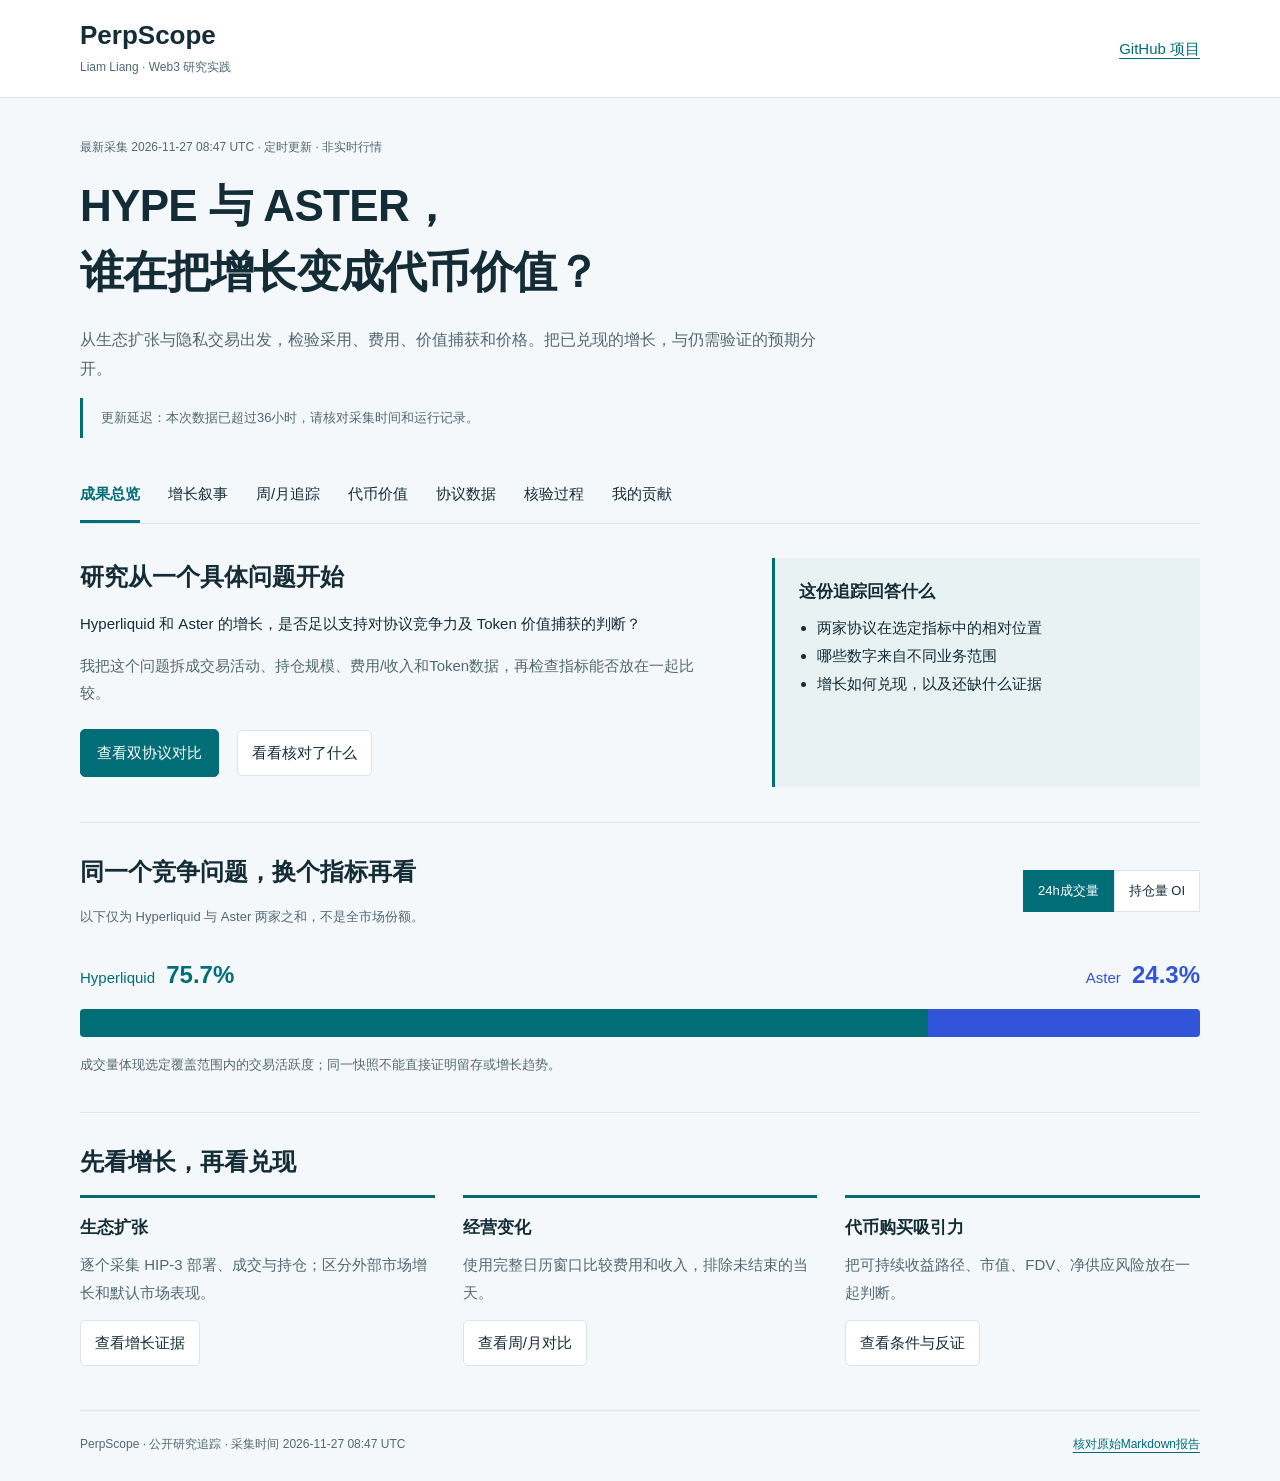
==== commit d555a060: "Update protocol observations and historical comparisons" ====
--- a/docs/index.html
+++ b/docs/index.html
@@ -4,7 +4,7 @@
 small{display:block;color:#526871;font-weight:400;font-size:13px;margin-top:5px}.theses{display:grid;grid-template-columns:1fr 1fr;gap:30px;margin:26px 0}.theses article{padding:22px;border-top:3px solid #006d77;background:#edf3f5}.theses article:nth-child(2){border-color:#3154d9}dl{margin:22px 0}dt{font-size:14px;color:#526871;margin-top:16px}dd{font-size:21px;font-weight:700;margin:4px 0}.spark{width:100%;max-width:400px;fill:#006d77}.verdict{border-left:4px solid #006d77;padding:18px;background:#e7f1f2}.tabs{overflow-x:auto}.tabs button{white-space:nowrap}@media(max-width:700px){.theses{grid-template-columns:1fr}.intro h1{font-size:32px}}
 </style></head><body>
 <header class="top"><a href="#overview" class="brand" data-target="overview">PerpScope<span>Liam Liang · Web3 研究实践</span></a><a href="https://github.com/liamliang0/perpscope-research" target="_blank" rel="noopener noreferrer">GitHub 项目</a></header>
-<main><div class="intro"><p class="date">最新采集 2026-11-26 08:35 UTC · 定时更新 · 非实时行情</p><h1>HYPE 与 ASTER，<br>谁在把增长变成代币价值？</h1><p class="lead">从生态扩张与隐私交易出发，检验采用、费用、价值捕获和价格。把已兑现的增长，与仍需验证的预期分开。</p></div>
+<main><div class="intro"><p class="date">最新采集 2026-11-27 08:47 UTC · 定时更新 · 非实时行情</p><h1>HYPE 与 ASTER，<br>谁在把增长变成代币价值？</h1><p class="lead">从生态扩张与隐私交易出发，检验采用、费用、价值捕获和价格。把已兑现的增长，与仍需验证的预期分开。</p></div>
 <nav class="tabs" aria-label="查看项目"><button data-target="overview" class="active" aria-selected="true">成果总览</button><button data-target="narratives" aria-selected="false">增长叙事</button><button data-target="trends" aria-selected="false">周/月追踪</button><button data-target="valuation" aria-selected="false">代币价值</button><button data-target="comparison" aria-selected="false">协议数据</button><button data-target="quality" aria-selected="false">核验过程</button><button data-target="contribution" aria-selected="false">我的贡献</button></nav>
 <section id="overview" class="panel active"><div class="summary"><div><h2>研究从一个具体问题开始</h2><p>Hyperliquid 和 Aster 的增长，是否足以支持对协议竞争力及 Token 价值捕获的判断？</p><p class="muted">我把这个问题拆成交易活动、持仓规模、费用/收入和Token数据，再检查指标能否放在一起比较。</p><div class="actions"><button class="primary" data-target="comparison">查看双协议对比</button><button data-target="quality">看看核对了什么</button></div></div><aside class="question"><h3>这份追踪回答什么</h3><ul><li>两家协议在选定指标中的相对位置</li><li>哪些数字来自不同业务范围</li><li>增长如何兑现，以及还缺什么证据</li></ul></aside></div>
 <section class="subsection"><div class="chart-heading"><div><h2>同一个竞争问题，换个指标再看</h2><p>以下仅为 Hyperliquid 与 Aster 两家之和，不是全市场份额。</p></div><div class="switch" aria-label="份额指标"><button class="active" data-share="volume" aria-pressed="true">24h成交量</button><button data-share="oi" aria-pressed="false">持仓量 OI</button></div></div><div class="chart" aria-live="polite"><div class="bar-labels"><span>Hyperliquid <b id="share-h"></b></span><span>Aster <b id="share-a"></b></span></div><div class="share-track" role="img" aria-label="双协议份额对比"><div id="bar-h"></div><div id="bar-a"></div></div><p id="share-context"></p></div></section>
@@ -13,8 +13,8 @@
 <p>研究复核：2026-10-19。以下是基于公开证据的研究判断，不是项目方承诺。指标定时更新，路线和机制需要另行复核。</p>
 <div class="theses"><article><h3>HYPE：从交易场所扩展为金融基础设施</h3><p>优先验证 HIP-3 外部市场带来的增量交易、HyperEVM 应用对流动性的复用，以及这些活动最终贡献的净费用。生态扩张是增长路径；“项目多”本身不是代币价值。</p>
 <p><a href="https://hyperliquid.gitbook.io/hyperliquid-docs/hyperliquid-improvement-proposals-hips/hip-3-builder-deployed-perpetuals">HIP-3 官方机制</a> · <a href="https://hyperliquid.gitbook.io/hyperliquid-docs/hyperevm">HyperEVM 官方说明</a></p>
-<dl><dt>有实际成交的 HIP-3 部署 / 发现总数</dt><dd>4 / 10</dd><dt>HIP-3 24h 成交额 / 官方持仓</dt><dd>$5.70B / $4.16B</dd><dt>HIP-3 占默认市场 + HIP-3 成交额</dt><dd>44.8%</dd></dl>
-<p class="note">来源：官方 info API，perpDexs → 逐 dex 的 metaAndAssetCtxs。采集于 2026-11-26T08:35:58.495647+00:00。该份额只在 Hyperliquid 内部计算；不加入上方默认市场的双协议成交量份额。部署存在不等于采用；零成交不会计为活跃。HIP-3 收入占比、HyperEVM 非重复 TVL和留存：N/A。</p>
+<dl><dt>有实际成交的 HIP-3 部署 / 发现总数</dt><dd>4 / 10</dd><dt>HIP-3 24h 成交额 / 官方持仓</dt><dd>$2.45B / $4.31B</dd><dt>HIP-3 占默认市场 + HIP-3 成交额</dt><dd>36.9%</dd></dl>
+<p class="note">来源：官方 info API，perpDexs → 逐 dex 的 metaAndAssetCtxs。采集于 2026-11-27T08:47:34.232479+00:00。该份额只在 Hyperliquid 内部计算；不加入上方默认市场的双协议成交量份额。部署存在不等于采用；零成交不会计为活跃。HIP-3 收入占比、HyperEVM 非重复 TVL和留存：N/A。</p>
 <p><b>前景判断：</b>已有外部部署与实际成交支撑，验证下一步是持续性和净收入贡献。增长模式减费、部署者分成可能让交易额扩张快于 HYPE 回购需求；不能按成交量等比例估算收益。</p></article>
 <article><h3>ASTER：隐私交易差异化，加上自有链和市场扩展</h3><p>隐私是较明确的产品差异，但不是唯一增长点；Aster Chain、开放上币和 TradFi 市场也在扩展交易品类与分发。这里优先检验：隐私是否吸引可留存、愿意付费的增量交易者。</p>
 <p><a href="https://docs.asterdex.com/trading/perpetuals/order-types/hidden-order-and-hidden-position">Hidden Order / Position</a> · <a href="https://docs.asterdex.com/aster-chain/overview">链与隐私机制</a> · <a href="https://docs.asterdex.com/overview/roadmap">官方路线</a></p>
@@ -24,13 +24,13 @@
 <h3>如何判断“发展程度”，而不是凭感觉打分</h3><div class="table-wrap"><table><thead><tr><th>证据层</th><th>HYPE 生态扩张</th><th>ASTER 隐私增长</th></tr></thead><tbody>
 <tr><th>机制与产品</th><td>官方架构 + API 部署记录</td><td>官方机制 + 使用教程；独立验证仍需补充</td></tr>
 <tr><th>实际采用</th><td>可量化外部市场成交、OI和集中度</td><td>未取得隐私专属采用数据，不能量化完成度</td></tr>
-<tr><th>可持续增量经济利益</th><td>HIP-3 净费用与回购贡献待拆分</td><td>隐私增量收入、成本及留存待拆分</td></tr></tbody></table></div><p class="note">集中度检查：xyz 占本次 HIP-3 成交额 98.3%。外部市场增长仍可能依赖少数部署，不能直接认定生态已充分多元化。</p></section><section id="trends" class="panel" hidden><h2>一天、一周、一个月：增长有没有兑现？</h2><p>费用/收入：最近完整 UTC 日、7 日、30 日，分别对比前一个等长周期；不纳入未结束的当天。价格：CoinGecko 滚动变化率。两类窗口不同，不混算。</p><h3>永续业务费用</h3><div class="table-wrap"><table><thead><tr><th>周期 / 截止日期</th><th>Hyperliquid 本期 / 环比</th><th>Aster 本期 / 环比</th></tr></thead><tbody><tr><th>1日<small>2026-11-25 → 2026-11-25</small></th><td>$4.13M<small>+24.8%</small></td><td>$210.08K<small>+20.6%</small></td></tr><tr><th>7日<small>2026-11-19 → 2026-11-25</small></th><td>$28.48M<small>+13.4%</small></td><td>$1.37M<small>+0.2%</small></td></tr><tr><th>30日<small>2026-10-27 → 2026-11-25</small></th><td>$101.55M<small>+30.2%</small></td><td>$4.94M<small>+22.5%</small></td></tr></tbody></table></div><h3>永续业务收入</h3><div class="table-wrap"><table><thead><tr><th>周期 / 截止日期</th><th>Hyperliquid 本期 / 环比</th><th>Aster 本期 / 环比</th></tr></thead><tbody><tr><th>1日<small>2026-11-25 → 2026-11-25</small></th><td>$3.07M<small>+23.0%</small></td><td>N/A<small>N/A</small></td></tr><tr><th>7日<small>2026-11-19 → 2026-11-25</small></th><td>$21.74M<small>+13.2%</small></td><td>N/A<small>N/A</small></td></tr><tr><th>30日<small>2026-10-27 → 2026-11-25</small></th><td>$77.65M<small>+24.4%</small></td><td>N/A<small>N/A</small></td></tr></tbody></table></div><h3>Token 价格变化</h3><div class="table-wrap"><table><thead><tr><th>滚动周期</th><th>HYPE</th><th>ASTER</th></tr></thead><tbody><tr><th>24小时</th><td>+4.0%</td><td>+4.2%</td></tr><tr><th>7日</th><td>-10.4%</td><td>-5.4%</td></tr><tr><th>30日</th><td>-20.9%</td><td>-29.3%</td></tr></tbody></table></div><p class="note">7/30日成交量：付费历史端点未接入；连续每日官方快照积累后才显示日采样估算，并明确标记。费用/收入历史来自其独立数据集，不反推成交量。OI变化等待同口径本地观测。</p><h3>最近60个完整日的费用轨迹</h3><div class="review-grid"><div><h3>Hyperliquid</h3><svg class="spark" viewBox="0 0 300 84" role="img" aria-label="Hyperliquid每日费用"><rect x="0" y="53.01" width="4" height="26.99"><title>2026-09-27: $2.21M</title></rect><rect x="5" y="43.53" width="4" height="36.47"><title>2026-09-28: $2.99M</title></rect><rect x="10" y="44.81" width="4" height="35.19"><title>2026-09-29: $2.89M</title></rect><rect x="15" y="54.08" width="4" height="25.92"><title>2026-09-30: $2.13M</title></rect><rect x="20" y="51.23" width="4" height="28.77"><title>2026-10-01: $2.36M</title></rect><rect x="25" y="31.83" width="4" height="48.17"><title>2026-10-02: $3.95M</title></rect><rect x="30" y="63.36" width="4" height="16.64"><title>2026-10-03: $1.37M</title></rect><rect x="35" y="59.18" width="4" height="20.82"><title>2026-10-04: $1.71M</title></rect><rect x="40" y="43.96" width="4" height="36.04"><title>2026-10-05: $2.96M</title></rect><rect x="45" y="50.79" width="4" height="29.21"><title>2026-10-06: $2.40M</title></rect><rect x="50" y="38.23" width="4" height="41.77"><title>2026-10-07: $3.43M</title></rect><rect x="55" y="43.16" width="4" height="36.84"><title>2026-10-08: $3.02M</title></rect><rect x="60" y="54.82" width="4" height="25.18"><title>2026-10-09: $2.07M</title></rect><rect x="65" y="61.10" width="4" height="18.90"><title>2026-10-10: $1.55M</title></rect><rect x="70" y="56.68" width="4" height="23.32"><title>2026-10-11: $1.91M</title></rect><rect x="75" y="46.19" width="4" height="33.81"><title>2026-10-12: $2.77M</title></rect><rect x="80" y="47.48" width="4" height="32.52"><title>2026-10-13: $2.67M</title></rect><rect x="85" y="39.51" width="4" height="40.49"><title>2026-10-14: $3.32M</title></rect><rect x="90" y="27.16" width="4" height="52.84"><title>2026-10-15: $4.34M</title></rect><rect x="95" y="43.13" width="4" height="36.87"><title>2026-10-16: $3.03M</title></rect><rect x="100" y="61.45" width="4" height="18.55"><title>2026-10-17: $1.52M</title></rect><rect x="105" y="52.18" width="4" height="27.82"><title>2026-10-18: $2.28M</title></rect><rect x="110" y="50.62" width="4" height="29.38"><title>2026-10-19: $2.41M</title></rect><rect x="115" y="43.76" width="4" height="36.24"><title>2026-10-20: $2.97M</title></rect><rect x="120" y="45.14" width="4" height="34.86"><title>2026-10-21: $2.86M</title></rect><rect x="125" y="37.32" width="4" height="42.68"><title>2026-10-22: $3.50M</title></rect><rect x="130" y="50.18" width="4" height="29.82"><title>2026-10-23: $2.45M</title></rect><rect x="135" y="49.61" width="4" height="30.39"><title>2026-10-24: $2.49M</title></rect><rect x="140" y="59.36" width="4" height="20.64"><title>2026-10-25: $1.69M</title></rect><rect x="145" y="46.70" width="4" height="33.30"><title>2026-10-26: $2.73M</title></rect><rect x="150" y="54.84" width="4" height="25.16"><title>2026-10-27: $2.07M</title></rect><rect x="155" y="45.62" width="4" height="34.38"><title>2026-10-28: $2.82M</title></rect><rect x="160" y="6.00" width="4" height="74.00"><title>2026-10-29: $6.07M</title></rect><rect x="165" y="22.95" width="4" height="57.05"><title>2026-10-30: $4.68M</title></rect><rect x="170" y="62.95" width="4" height="17.05"><title>2026-10-31: $1.40M</title></rect><rect x="175" y="61.93" width="4" height="18.07"><title>2026-11-01: $1.48M</title></rect><rect x="180" y="42.27" width="4" height="37.73"><title>2026-11-02: $3.10M</title></rect><rect x="185" y="48.44" width="4" height="31.56"><title>2026-11-03: $2.59M</title></rect><rect x="190" y="21.78" width="4" height="58.22"><title>2026-11-04: $4.78M</title></rect><rect x="195" y="36.26" width="4" height="43.74"><title>2026-11-05: $3.59M</title></rect><rect x="200" y="46.22" width="4" height="33.78"><title>2026-11-06: $2.77M</title></rect><rect x="205" y="66.00" width="4" height="14.00"><title>2026-11-07: $1.15M</title></rect><rect x="210" y="53.34" width="4" height="26.66"><title>2026-11-08: $2.19M</title></rect><rect x="215" y="40.27" width="4" height="39.73"><title>2026-11-09: $3.26M</title></rect><rect x="220" y="41.16" width="4" height="38.84"><title>2026-11-10: $3.19M</title></rect><rect x="225" y="45.86" width="4" height="34.14"><title>2026-11-11: $2.80M</title></rect><rect x="230" y="47.02" width="4" height="32.98"><title>2026-11-12: $2.71M</title></rect><rect x="235" y="28.56" width="4" height="51.44"><title>2026-11-13: $4.22M</title></rect><rect x="240" y="22.85" width="4" height="57.15"><title>2026-11-14: $4.69M</title></rect><rect x="245" y="34.67" width="4" height="45.33"><title>2026-11-15: $3.72M</title></rect><rect x="250" y="39.61" width="4" height="40.39"><title>2026-11-16: $3.31M</title></rect><rect x="255" y="38.78" width="4" height="41.22"><title>2026-11-17: $3.38M</title></rect><rect x="260" y="42.32" width="4" height="37.68"><title>2026-11-18: $3.09M</title></rect><rect x="265" y="30.96" width="4" height="49.04"><title>2026-11-19: $4.02M</title></rect><rect x="270" y="13.04" width="4" height="66.96"><title>2026-11-20: $5.50M</title></rect><rect x="275" y="30.99" width="4" height="49.01"><title>2026-11-21: $4.02M</title></rect><rect x="280" y="48.41" width="4" height="31.59"><title>2026-11-22: $2.59M</title></rect><rect x="285" y="20.07" width="4" height="59.93"><title>2026-11-23: $4.92M</title></rect><rect x="290" y="39.72" width="4" height="40.28"><title>2026-11-24: $3.31M</title></rect><rect x="295" y="29.73" width="4" height="50.27"><title>2026-11-25: $4.13M</title></rect></svg><small>2026-09-27 → 2026-11-25；独立纵轴峰值 $6.07M</small></div><div><h3>Aster</h3><svg class="spark" viewBox="0 0 300 84" role="img" aria-label="Aster每日费用"><rect x="0" y="60.64" width="4" height="19.36"><title>2026-09-27: $70.31K</title></rect><rect x="5" y="36.86" width="4" height="43.14"><title>2026-09-28: $156.66K</title></rect><rect x="10" y="40.75" width="4" height="39.25"><title>2026-09-29: $142.53K</title></rect><rect x="15" y="38.99" width="4" height="41.01"><title>2026-09-30: $148.94K</title></rect><rect x="20" y="39.06" width="4" height="40.94"><title>2026-10-01: $148.66K</title></rect><rect x="25" y="18.54" width="4" height="61.46"><title>2026-10-02: $223.21K</title></rect><rect x="30" y="59.66" width="4" height="20.34"><title>2026-10-03: $73.86K</title></rect><rect x="35" y="61.18" width="4" height="18.82"><title>2026-10-04: $68.36K</title></rect><rect x="40" y="38.46" width="4" height="41.54"><title>2026-10-05: $150.84K</title></rect><rect x="45" y="49.54" width="4" height="30.46"><title>2026-10-06: $110.62K</title></rect><rect x="50" y="36.49" width="4" height="43.51"><title>2026-10-07: $158K</title></rect><rect x="55" y="13.90" width="4" height="66.10"><title>2026-10-08: $240.04K</title></rect><rect x="60" y="39.83" width="4" height="40.17"><title>2026-10-09: $145.87K</title></rect><rect x="65" y="64.69" width="4" height="15.31"><title>2026-10-10: $55.59K</title></rect><rect x="70" y="57.48" width="4" height="22.52"><title>2026-10-11: $81.77K</title></rect><rect x="75" y="38.35" width="4" height="41.65"><title>2026-10-12: $151.27K</title></rect><rect x="80" y="29.97" width="4" height="50.03"><title>2026-10-13: $181.70K</title></rect><rect x="85" y="33.05" width="4" height="46.95"><title>2026-10-14: $170.49K</title></rect><rect x="90" y="18.67" width="4" height="61.33"><title>2026-10-15: $222.73K</title></rect><rect x="95" y="39.83" width="4" height="40.17"><title>2026-10-16: $145.87K</title></rect><rect x="100" y="67.09" width="4" height="12.91"><title>2026-10-17: $46.87K</title></rect><rect x="105" y="55.89" width="4" height="24.11"><title>2026-10-18: $87.55K</title></rect><rect x="110" y="45.89" width="4" height="34.11"><title>2026-10-19: $123.86K</title></rect><rect x="115" y="44.08" width="4" height="35.92"><title>2026-10-20: $130.43K</title></rect><rect x="120" y="37.98" width="4" height="42.02"><title>2026-10-21: $152.59K</title></rect><rect x="125" y="34.01" width="4" height="45.99"><title>2026-10-22: $167.01K</title></rect><rect x="130" y="41.27" width="4" height="38.73"><title>2026-10-23: $140.64K</title></rect><rect x="135" y="48.55" width="4" height="31.45"><title>2026-10-24: $114.21K</title></rect><rect x="140" y="60.10" width="4" height="19.90"><title>2026-10-25: $72.27K</title></rect><rect x="145" y="37.98" width="4" height="42.02"><title>2026-10-26: $152.59K</title></rect><rect x="150" y="49.87" width="4" height="30.13"><title>2026-10-27: $109.40K</title></rect><rect x="155" y="45.58" width="4" height="34.42"><title>2026-10-28: $125K</title></rect><rect x="160" y="26.64" width="4" height="53.36"><title>2026-10-29: $193.78K</title></rect><rect x="165" y="20.43" width="4" height="59.57"><title>2026-10-30: $216.34K</title></rect><rect x="170" y="66.18" width="4" height="13.82"><title>2026-10-31: $50.18K</title></rect><rect x="175" y="66.97" width="4" height="13.03"><title>2026-11-01: $47.31K</title></rect><rect x="180" y="39.19" width="4" height="40.81"><title>2026-11-02: $148.20K</title></rect><rect x="185" y="48.27" width="4" height="31.73"><title>2026-11-03: $115.22K</title></rect><rect x="190" y="14.81" width="4" height="65.19"><title>2026-11-04: $236.75K</title></rect><rect x="195" y="21.10" width="4" height="58.90"><title>2026-11-05: $213.88K</title></rect><rect x="200" y="35.10" width="4" height="44.90"><title>2026-11-06: $163.07K</title></rect><rect x="205" y="68.51" width="4" height="11.49"><title>2026-11-07: $41.73K</title></rect><rect x="210" y="61.05" width="4" height="18.95"><title>2026-11-08: $68.80K</title></rect><rect x="215" y="25.18" width="4" height="54.82"><title>2026-11-09: $199.09K</title></rect><rect x="220" y="35.73" width="4" height="44.27"><title>2026-11-10: $160.78K</title></rect><rect x="225" y="46.35" width="4" height="33.65"><title>2026-11-11: $122.22K</title></rect><rect x="230" y="37.28" width="4" height="42.72"><title>2026-11-12: $155.14K</title></rect><rect x="235" y="23.20" width="4" height="56.80"><title>2026-11-13: $206.29K</title></rect><rect x="240" y="25.96" width="4" height="54.04"><title>2026-11-14: $196.25K</title></rect><rect x="245" y="6.00" width="4" height="74.00"><title>2026-11-15: $268.74K</title></rect><rect x="250" y="27.37" width="4" height="52.63"><title>2026-11-16: $191.12K</title></rect><rect x="255" y="34.79" width="4" height="45.21"><title>2026-11-17: $164.18K</title></rect><rect x="260" y="29.40" width="4" height="50.60"><title>2026-11-18: $183.74K</title></rect><rect x="265" y="22.98" width="4" height="57.02"><title>2026-11-19: $207.08K</title></rect><rect x="270" y="7.32" width="4" height="72.68"><title>2026-11-20: $263.93K</title></rect><rect x="275" y="25.59" width="4" height="54.41"><title>2026-11-21: $197.61K</title></rect><rect x="280" y="51.03" width="4" height="28.97"><title>2026-11-22: $105.21K</title></rect><rect x="285" y="22.31" width="4" height="57.69"><title>2026-11-23: $209.50K</title></rect><rect x="290" y="32.02" width="4" height="47.98"><title>2026-11-24: $174.24K</title></rect><rect x="295" y="22.15" width="4" height="57.85"><title>2026-11-25: $210.08K</title></rect></svg><small>2026-09-27 → 2026-11-25；独立纵轴峰值 $268.74K</small></div></div></section><section id="valuation" class="panel" hidden><h2>落到代币：好业务是否已经是好价格？</h2><p>排序标准：经营兑现的证据、估值负担、增长可选性。以下是条件性研究判断；不把叙事强弱直接转成目标价或收益概率。</p><div class="table-wrap"><table><thead><tr><th>观察项</th><th>HYPE</th><th>ASTER</th></tr></thead><tbody><tr><th>现价</th><td>$61.03</td><td>$0.50</td></tr><tr><th>流通市值</th><td>$14.52B</td><td>$1.28B</td></tr><tr><th>FDV</th><td>$58.02B</td><td>$3.87B</td></tr><tr><th>近30日持有人收益：范围不同</th><td>$77.65M</td><td>$2.75M</td></tr><tr><th>近30日持有人收益 ×12 / 流通市值</th><td>6.42%</td><td>2.58%</td></tr><tr><th>近30日持有人收益 ×12 / FDV</th><td>1.61%</td><td>0.85%</td></tr><tr><th>指标范围</th><td>Hyperliquid Perps-linked</td><td>Aster parent / token</td></tr></tbody></table></div><p class="note">年化仅为最近30日重复12次的诊断，不是 APY、现金分红或可直接比较的 PE。两边范围不同，不能据此说投资价值相差某个倍数。市值/FDV差距不等于未来12个月解锁量；净新增流通、回购和销毁需另外核对。</p><h3>本期可验证的经营比较</h3><p>相同完整周期内，7日费用环比：HYPE +13.4%，ASTER +0.2%；30日费用环比：+30.2% / +22.5%。这是总业务变动，不能直接归因于某一个叙事。</p><div class="theses"><article><h3>HYPE：兑现证据更容易核验，价格仍要过关</h3><p>Assistance Fund 将相关费用兑换为 HYPE 并销毁；费用并非全部归该基金，部署者和 HLP 也参与分配。生态交易扩张是否提高净回购，需要结合费率与分成验证。</p><p><a href="https://hyperliquid.gitbook.io/hyperliquid-docs/trading/fees">费用与销毁机制</a></p><p><b>更有吸引力的条件：</b>新增市场持续贡献净费用、收入增长超过估值扩张、销毁与解锁后的净供应改善。</p><p><b>推翻条件：</b>外部交易高度集中且收入转化持续走弱，或者当前价格已隐含过高增长。</p></article>
+<tr><th>可持续增量经济利益</th><td>HIP-3 净费用与回购贡献待拆分</td><td>隐私增量收入、成本及留存待拆分</td></tr></tbody></table></div><p class="note">集中度检查：xyz 占本次 HIP-3 成交额 98.6%。外部市场增长仍可能依赖少数部署，不能直接认定生态已充分多元化。</p></section><section id="trends" class="panel" hidden><h2>一天、一周、一个月：增长有没有兑现？</h2><p>费用/收入：最近完整 UTC 日、7 日、30 日，分别对比前一个等长周期；不纳入未结束的当天。价格：CoinGecko 滚动变化率。两类窗口不同，不混算。</p><h3>永续业务费用</h3><div class="table-wrap"><table><thead><tr><th>周期 / 截止日期</th><th>Hyperliquid 本期 / 环比</th><th>Aster 本期 / 环比</th></tr></thead><tbody><tr><th>1日<small>2026-11-26 → 2026-11-26</small></th><td>$2.21M<small>-46.5%</small></td><td>$141.13K<small>-32.8%</small></td></tr><tr><th>7日<small>2026-11-20 → 2026-11-26</small></th><td>$26.67M<small>+0.8%</small></td><td>$1.30M<small>-8.2%</small></td></tr><tr><th>30日<small>2026-10-28 → 2026-11-26</small></th><td>$101.69M<small>+30.6%</small></td><td>$4.98M<small>+22.1%</small></td></tr></tbody></table></div><h3>永续业务收入</h3><div class="table-wrap"><table><thead><tr><th>周期 / 截止日期</th><th>Hyperliquid 本期 / 环比</th><th>Aster 本期 / 环比</th></tr></thead><tbody><tr><th>1日<small>2026-11-26 → 2026-11-26</small></th><td>$1.80M<small>-41.6%</small></td><td>N/A<small>N/A</small></td></tr><tr><th>7日<small>2026-11-20 → 2026-11-26</small></th><td>$20.50M<small>+1.2%</small></td><td>N/A<small>N/A</small></td></tr><tr><th>30日<small>2026-10-28 → 2026-11-26</small></th><td>$77.83M<small>+25.1%</small></td><td>N/A<small>N/A</small></td></tr></tbody></table></div><h3>Token 价格变化</h3><div class="table-wrap"><table><thead><tr><th>滚动周期</th><th>HYPE</th><th>ASTER</th></tr></thead><tbody><tr><th>24小时</th><td>+6.9%</td><td>+2.0%</td></tr><tr><th>7日</th><td>-0.7%</td><td>+2.1%</td></tr><tr><th>30日</th><td>-19.4%</td><td>-28.6%</td></tr></tbody></table></div><p class="note">7/30日成交量：付费历史端点未接入；连续每日官方快照积累后才显示日采样估算，并明确标记。费用/收入历史来自其独立数据集，不反推成交量。OI变化等待同口径本地观测。</p><h3>最近60个完整日的费用轨迹</h3><div class="review-grid"><div><h3>Hyperliquid</h3><svg class="spark" viewBox="0 0 300 84" role="img" aria-label="Hyperliquid每日费用"><rect x="0" y="43.53" width="4" height="36.47"><title>2026-09-28: $2.99M</title></rect><rect x="5" y="44.81" width="4" height="35.19"><title>2026-09-29: $2.89M</title></rect><rect x="10" y="54.08" width="4" height="25.92"><title>2026-09-30: $2.13M</title></rect><rect x="15" y="51.23" width="4" height="28.77"><title>2026-10-01: $2.36M</title></rect><rect x="20" y="31.83" width="4" height="48.17"><title>2026-10-02: $3.95M</title></rect><rect x="25" y="63.36" width="4" height="16.64"><title>2026-10-03: $1.37M</title></rect><rect x="30" y="59.18" width="4" height="20.82"><title>2026-10-04: $1.71M</title></rect><rect x="35" y="43.96" width="4" height="36.04"><title>2026-10-05: $2.96M</title></rect><rect x="40" y="50.79" width="4" height="29.21"><title>2026-10-06: $2.40M</title></rect><rect x="45" y="38.23" width="4" height="41.77"><title>2026-10-07: $3.43M</title></rect><rect x="50" y="43.16" width="4" height="36.84"><title>2026-10-08: $3.02M</title></rect><rect x="55" y="54.82" width="4" height="25.18"><title>2026-10-09: $2.07M</title></rect><rect x="60" y="61.10" width="4" height="18.90"><title>2026-10-10: $1.55M</title></rect><rect x="65" y="56.68" width="4" height="23.32"><title>2026-10-11: $1.91M</title></rect><rect x="70" y="46.19" width="4" height="33.81"><title>2026-10-12: $2.77M</title></rect><rect x="75" y="47.48" width="4" height="32.52"><title>2026-10-13: $2.67M</title></rect><rect x="80" y="39.51" width="4" height="40.49"><title>2026-10-14: $3.32M</title></rect><rect x="85" y="27.16" width="4" height="52.84"><title>2026-10-15: $4.34M</title></rect><rect x="90" y="43.13" width="4" height="36.87"><title>2026-10-16: $3.03M</title></rect><rect x="95" y="61.45" width="4" height="18.55"><title>2026-10-17: $1.52M</title></rect><rect x="100" y="52.18" width="4" height="27.82"><title>2026-10-18: $2.28M</title></rect><rect x="105" y="50.62" width="4" height="29.38"><title>2026-10-19: $2.41M</title></rect><rect x="110" y="43.76" width="4" height="36.24"><title>2026-10-20: $2.97M</title></rect><rect x="115" y="45.14" width="4" height="34.86"><title>2026-10-21: $2.86M</title></rect><rect x="120" y="37.32" width="4" height="42.68"><title>2026-10-22: $3.50M</title></rect><rect x="125" y="50.18" width="4" height="29.82"><title>2026-10-23: $2.45M</title></rect><rect x="130" y="49.61" width="4" height="30.39"><title>2026-10-24: $2.49M</title></rect><rect x="135" y="59.36" width="4" height="20.64"><title>2026-10-25: $1.69M</title></rect><rect x="140" y="46.70" width="4" height="33.30"><title>2026-10-26: $2.73M</title></rect><rect x="145" y="54.84" width="4" height="25.16"><title>2026-10-27: $2.07M</title></rect><rect x="150" y="45.62" width="4" height="34.38"><title>2026-10-28: $2.82M</title></rect><rect x="155" y="6.00" width="4" height="74.00"><title>2026-10-29: $6.07M</title></rect><rect x="160" y="22.95" width="4" height="57.05"><title>2026-10-30: $4.68M</title></rect><rect x="165" y="62.95" width="4" height="17.05"><title>2026-10-31: $1.40M</title></rect><rect x="170" y="61.93" width="4" height="18.07"><title>2026-11-01: $1.48M</title></rect><rect x="175" y="42.27" width="4" height="37.73"><title>2026-11-02: $3.10M</title></rect><rect x="180" y="48.44" width="4" height="31.56"><title>2026-11-03: $2.59M</title></rect><rect x="185" y="21.78" width="4" height="58.22"><title>2026-11-04: $4.78M</title></rect><rect x="190" y="36.26" width="4" height="43.74"><title>2026-11-05: $3.59M</title></rect><rect x="195" y="46.22" width="4" height="33.78"><title>2026-11-06: $2.77M</title></rect><rect x="200" y="66.00" width="4" height="14.00"><title>2026-11-07: $1.15M</title></rect><rect x="205" y="53.34" width="4" height="26.66"><title>2026-11-08: $2.19M</title></rect><rect x="210" y="40.27" width="4" height="39.73"><title>2026-11-09: $3.26M</title></rect><rect x="215" y="41.16" width="4" height="38.84"><title>2026-11-10: $3.19M</title></rect><rect x="220" y="45.86" width="4" height="34.14"><title>2026-11-11: $2.80M</title></rect><rect x="225" y="47.02" width="4" height="32.98"><title>2026-11-12: $2.71M</title></rect><rect x="230" y="28.56" width="4" height="51.44"><title>2026-11-13: $4.22M</title></rect><rect x="235" y="22.85" width="4" height="57.15"><title>2026-11-14: $4.69M</title></rect><rect x="240" y="34.67" width="4" height="45.33"><title>2026-11-15: $3.72M</title></rect><rect x="245" y="39.61" width="4" height="40.39"><title>2026-11-16: $3.31M</title></rect><rect x="250" y="38.78" width="4" height="41.22"><title>2026-11-17: $3.38M</title></rect><rect x="255" y="42.32" width="4" height="37.68"><title>2026-11-18: $3.09M</title></rect><rect x="260" y="30.96" width="4" height="49.04"><title>2026-11-19: $4.02M</title></rect><rect x="265" y="13.04" width="4" height="66.96"><title>2026-11-20: $5.50M</title></rect><rect x="270" y="30.99" width="4" height="49.01"><title>2026-11-21: $4.02M</title></rect><rect x="275" y="48.41" width="4" height="31.59"><title>2026-11-22: $2.59M</title></rect><rect x="280" y="20.07" width="4" height="59.93"><title>2026-11-23: $4.92M</title></rect><rect x="285" y="39.72" width="4" height="40.28"><title>2026-11-24: $3.31M</title></rect><rect x="290" y="29.73" width="4" height="50.27"><title>2026-11-25: $4.13M</title></rect><rect x="295" y="53.11" width="4" height="26.89"><title>2026-11-26: $2.21M</title></rect></svg><small>2026-09-28 → 2026-11-26；独立纵轴峰值 $6.07M</small></div><div><h3>Aster</h3><svg class="spark" viewBox="0 0 300 84" role="img" aria-label="Aster每日费用"><rect x="0" y="36.86" width="4" height="43.14"><title>2026-09-28: $156.66K</title></rect><rect x="5" y="40.75" width="4" height="39.25"><title>2026-09-29: $142.53K</title></rect><rect x="10" y="38.99" width="4" height="41.01"><title>2026-09-30: $148.94K</title></rect><rect x="15" y="39.06" width="4" height="40.94"><title>2026-10-01: $148.66K</title></rect><rect x="20" y="18.54" width="4" height="61.46"><title>2026-10-02: $223.21K</title></rect><rect x="25" y="59.66" width="4" height="20.34"><title>2026-10-03: $73.86K</title></rect><rect x="30" y="61.18" width="4" height="18.82"><title>2026-10-04: $68.36K</title></rect><rect x="35" y="38.46" width="4" height="41.54"><title>2026-10-05: $150.84K</title></rect><rect x="40" y="49.54" width="4" height="30.46"><title>2026-10-06: $110.62K</title></rect><rect x="45" y="36.49" width="4" height="43.51"><title>2026-10-07: $158K</title></rect><rect x="50" y="13.90" width="4" height="66.10"><title>2026-10-08: $240.04K</title></rect><rect x="55" y="39.83" width="4" height="40.17"><title>2026-10-09: $145.87K</title></rect><rect x="60" y="64.69" width="4" height="15.31"><title>2026-10-10: $55.59K</title></rect><rect x="65" y="57.48" width="4" height="22.52"><title>2026-10-11: $81.77K</title></rect><rect x="70" y="38.35" width="4" height="41.65"><title>2026-10-12: $151.27K</title></rect><rect x="75" y="29.97" width="4" height="50.03"><title>2026-10-13: $181.70K</title></rect><rect x="80" y="33.05" width="4" height="46.95"><title>2026-10-14: $170.49K</title></rect><rect x="85" y="18.67" width="4" height="61.33"><title>2026-10-15: $222.73K</title></rect><rect x="90" y="39.83" width="4" height="40.17"><title>2026-10-16: $145.87K</title></rect><rect x="95" y="67.09" width="4" height="12.91"><title>2026-10-17: $46.87K</title></rect><rect x="100" y="55.89" width="4" height="24.11"><title>2026-10-18: $87.55K</title></rect><rect x="105" y="45.89" width="4" height="34.11"><title>2026-10-19: $123.86K</title></rect><rect x="110" y="44.08" width="4" height="35.92"><title>2026-10-20: $130.43K</title></rect><rect x="115" y="37.98" width="4" height="42.02"><title>2026-10-21: $152.59K</title></rect><rect x="120" y="34.01" width="4" height="45.99"><title>2026-10-22: $167.01K</title></rect><rect x="125" y="41.27" width="4" height="38.73"><title>2026-10-23: $140.64K</title></rect><rect x="130" y="48.55" width="4" height="31.45"><title>2026-10-24: $114.21K</title></rect><rect x="135" y="60.10" width="4" height="19.90"><title>2026-10-25: $72.27K</title></rect><rect x="140" y="37.98" width="4" height="42.02"><title>2026-10-26: $152.59K</title></rect><rect x="145" y="49.87" width="4" height="30.13"><title>2026-10-27: $109.40K</title></rect><rect x="150" y="45.58" width="4" height="34.42"><title>2026-10-28: $125K</title></rect><rect x="155" y="26.64" width="4" height="53.36"><title>2026-10-29: $193.78K</title></rect><rect x="160" y="20.43" width="4" height="59.57"><title>2026-10-30: $216.34K</title></rect><rect x="165" y="66.18" width="4" height="13.82"><title>2026-10-31: $50.18K</title></rect><rect x="170" y="66.97" width="4" height="13.03"><title>2026-11-01: $47.31K</title></rect><rect x="175" y="39.19" width="4" height="40.81"><title>2026-11-02: $148.20K</title></rect><rect x="180" y="48.27" width="4" height="31.73"><title>2026-11-03: $115.22K</title></rect><rect x="185" y="14.81" width="4" height="65.19"><title>2026-11-04: $236.75K</title></rect><rect x="190" y="21.10" width="4" height="58.90"><title>2026-11-05: $213.88K</title></rect><rect x="195" y="35.10" width="4" height="44.90"><title>2026-11-06: $163.07K</title></rect><rect x="200" y="68.51" width="4" height="11.49"><title>2026-11-07: $41.73K</title></rect><rect x="205" y="61.05" width="4" height="18.95"><title>2026-11-08: $68.80K</title></rect><rect x="210" y="25.18" width="4" height="54.82"><title>2026-11-09: $199.09K</title></rect><rect x="215" y="35.73" width="4" height="44.27"><title>2026-11-10: $160.78K</title></rect><rect x="220" y="46.35" width="4" height="33.65"><title>2026-11-11: $122.22K</title></rect><rect x="225" y="37.28" width="4" height="42.72"><title>2026-11-12: $155.14K</title></rect><rect x="230" y="23.20" width="4" height="56.80"><title>2026-11-13: $206.29K</title></rect><rect x="235" y="25.96" width="4" height="54.04"><title>2026-11-14: $196.25K</title></rect><rect x="240" y="6.00" width="4" height="74.00"><title>2026-11-15: $268.74K</title></rect><rect x="245" y="27.37" width="4" height="52.63"><title>2026-11-16: $191.12K</title></rect><rect x="250" y="34.79" width="4" height="45.21"><title>2026-11-17: $164.18K</title></rect><rect x="255" y="29.40" width="4" height="50.60"><title>2026-11-18: $183.74K</title></rect><rect x="260" y="22.98" width="4" height="57.02"><title>2026-11-19: $207.08K</title></rect><rect x="265" y="7.32" width="4" height="72.68"><title>2026-11-20: $263.93K</title></rect><rect x="270" y="25.59" width="4" height="54.41"><title>2026-11-21: $197.61K</title></rect><rect x="275" y="51.03" width="4" height="28.97"><title>2026-11-22: $105.21K</title></rect><rect x="280" y="22.31" width="4" height="57.69"><title>2026-11-23: $209.50K</title></rect><rect x="285" y="32.02" width="4" height="47.98"><title>2026-11-24: $174.24K</title></rect><rect x="290" y="22.15" width="4" height="57.85"><title>2026-11-25: $210.08K</title></rect><rect x="295" y="41.14" width="4" height="38.86"><title>2026-11-26: $141.13K</title></rect></svg><small>2026-09-28 → 2026-11-26；独立纵轴峰值 $268.74K</small></div></div></section><section id="valuation" class="panel" hidden><h2>落到代币：好业务是否已经是好价格？</h2><p>排序标准：经营兑现的证据、估值负担、增长可选性。以下是条件性研究判断；不把叙事强弱直接转成目标价或收益概率。</p><div class="table-wrap"><table><thead><tr><th>观察项</th><th>HYPE</th><th>ASTER</th></tr></thead><tbody><tr><th>现价</th><td>$65.58</td><td>$0.51</td></tr><tr><th>流通市值</th><td>$15.58B</td><td>$1.31B</td></tr><tr><th>FDV</th><td>$62.28B</td><td>$3.96B</td></tr><tr><th>近30日持有人收益：范围不同</th><td>$77.83M</td><td>$2.81M</td></tr><tr><th>近30日持有人收益 ×12 / 流通市值</th><td>5.99%</td><td>2.58%</td></tr><tr><th>近30日持有人收益 ×12 / FDV</th><td>1.50%</td><td>0.85%</td></tr><tr><th>指标范围</th><td>Hyperliquid Perps-linked</td><td>Aster parent / token</td></tr></tbody></table></div><p class="note">年化仅为最近30日重复12次的诊断，不是 APY、现金分红或可直接比较的 PE。两边范围不同，不能据此说投资价值相差某个倍数。市值/FDV差距不等于未来12个月解锁量；净新增流通、回购和销毁需另外核对。</p><h3>本期可验证的经营比较</h3><p>相同完整周期内，7日费用环比：HYPE +0.8%，ASTER -8.2%；30日费用环比：+30.6% / +22.1%。这是总业务变动，不能直接归因于某一个叙事。</p><div class="theses"><article><h3>HYPE：兑现证据更容易核验，价格仍要过关</h3><p>Assistance Fund 将相关费用兑换为 HYPE 并销毁；费用并非全部归该基金，部署者和 HLP 也参与分配。生态交易扩张是否提高净回购，需要结合费率与分成验证。</p><p><a href="https://hyperliquid.gitbook.io/hyperliquid-docs/trading/fees">费用与销毁机制</a></p><p><b>更有吸引力的条件：</b>新增市场持续贡献净费用、收入增长超过估值扩张、销毁与解锁后的净供应改善。</p><p><b>推翻条件：</b>外部交易高度集中且收入转化持续走弱，或者当前价格已隐含过高增长。</p></article>
 <article><h3>ASTER：追赶空间存在，隐私溢价需要兑现</h3><p>官方规则为每日平台费用的99%用于回购，回购代币分配给 veASTER，储备等量销毁。普通现货持有人与锁仓者的经济利益不同；激励发行也可能抵消供应收缩。</p><p><a href="https://docs.asterdex.com/usdaster-token/tokenomics">回购、分配与供应规则</a></p><p><b>更有吸引力的条件：</b>隐私采用与留存可核实，费用在激励退出后仍增长，净流通供应改善且价格未先行透支。</p><p><b>推翻条件：</b>采用不能转化为可持续收入，或回购叙事掩盖更大的新增流通。</p></article></div>
 <p class="verdict"><b>研究结论：</b>当前更容易核验的是 HYPE 的生态采用与经济兑现；ASTER 的隐私具有产品差异，但采用归因仍有缺口。这支持“兑现证据优先看 HYPE、增量验证重点看 ASTER”，不等于当前价格下必然应买 HYPE。缺少净解锁预测、未来现金利益情景和风险预算，本页不伪造便宜程度、胜率或统一目标价。</p></section>
-<section id="comparison" class="panel" hidden><div class="section-heading"><div><h2>把经营活动和Token数据分开看</h2><p>采集于 2026-11-26 08:35 UTC。N/A 代表未可靠取得，不代表零。</p></div><a href="sample_report.md" download="PerpScope-sample-report.md">下载原始报告</a></div><h3>永续业务</h3><div class="table-wrap"><table><thead><tr><th>指标</th><th>Hyperliquid</th><th>Aster</th></tr></thead><tbody><tr><th>24小时成交量</th><td>$7.03B</td><td>$2.16B</td></tr><tr><th>7日成交量（日采样估算）</th><td>$50.62B</td><td>$15.14B</td></tr><tr><th>30日成交量（日采样估算）</th><td>$198.62B</td><td>$56.23B</td></tr><tr><th>同源持仓量 OI</th><td>$5.14B</td><td>$1.12B</td></tr><tr><th>官方持仓量（仅交叉核对）</th><td>$6.10B</td><td>N/A</td></tr><tr><th>永续业务24小时费用</th><td>$4.13M</td><td>$221.33K</td></tr><tr><th>永续业务24小时收入</th><td>$3.07M</td><td>N/A</td></tr></tbody></table></div><p class="note">成交量来自各自官方API；跨协议OI使用同源标准化数据。两者的产品覆盖和计算定义仍需按来源说明理解。</p><h3>Token与价值捕获</h3><div class="table-wrap"><table><thead><tr><th>指标</th><th>Hyperliquid</th><th>Aster</th></tr></thead><tbody><tr><th>母协议TVL</th><td>$7.23B</td><td>$715.66M</td></tr><tr><th>Token价格</th><td>$61.03</td><td>$0.50</td></tr><tr><th>流通市值</th><td>$14.52B</td><td>$1.28B</td></tr><tr><th>完全稀释估值 FDV</th><td>$58.02B</td><td>$3.87B</td></tr></tbody></table></div><p class="note">母协议TVL不等于完全可比的保证金资本；持有人收益保留原始业务范围，不强行合成统一“PE”。</p><div class="actions"><button data-target="quality">查看来源和口径</button><a href="report-data.json" download="PerpScope-display-data.json">下载展示数据</a></div></section>
-<section id="quality" class="panel" hidden><h2>数据能拿到，还要确认能不能这样用</h2><div class="review-grid"><div><h3>事实</h3><p>保留每项指标的数据源、接口、采集时间与业务范围；展示值由本次结构化采集结果生成。</p></div><div><h3>解释</h3><p>成交、持仓与收入一起改善，才更有理由继续研究增长质量；单个快照不证明因果。</p></div><div><h3>未知</h3><p>用户留存、补贴成本、隐私功能采用等，需要第一方或额外研究数据，未取得时明确保留未知。</p></div></div><section class="subsection"><h3>本份报告的数据规则</h3><ul class="checks"><li>Hyperliquid成交量API覆盖默认永续市场，不自动包含全部HIP-3市场。</li><li>两家OI份额使用同源数据，不混合官方与第三方口径。</li><li>永续业务、母协议、Token层级分别标记。</li><li>缺失一方数据时，不把缺失当零计算份额。</li><li>历史不足时，不给出7日/30日趋势结论。</li></ul></section><details open><summary>原始接口与采集时间（来自报告）</summary><div class="table-wrap"><table class="sources"><thead><tr><th>来源</th><th>业务范围 / 对应字段</th><th>采集时间 UTC / 接口</th></tr></thead><tbody><tr><th>Hyperliquid official API</th><td>perps_specific<br>Hyperliquid: volume_24h, official_open_interest</td><td>2026-11-26T08:35:48.080516+00:00<br><a href="https://api.hyperliquid.xyz/info">原始接口</a></td></tr><tr><th>DefiLlama</th><td>parent_protocol<br>Hyperliquid: tvl</td><td>2026-11-26T08:35:51.569025+00:00<br><a href="https://api.llama.fi/protocol/hyperliquid">原始接口</a></td></tr><tr><th>DefiLlama</th><td>perps_specific<br>Hyperliquid: fees_24h, fees_7d, fees_30d</td><td>2026-11-26T08:35:51.569053+00:00<br><a href="https://api.llama.fi/summary/fees/hyperliquid-perps?dataType=dailyFees">原始接口</a></td></tr><tr><th>DefiLlama</th><td>perps_specific<br>Hyperliquid: revenue_24h, revenue_7d, revenue_30d</td><td>2026-11-26T08:35:51.569071+00:00<br><a href="https://api.llama.fi/summary/fees/hyperliquid-perps?dataType=dailyRevenue">原始接口</a></td></tr><tr><th>DefiLlama</th><td>perps_specific<br>Hyperliquid: holder_revenue_24h, holder_revenue_7d, holder_revenue_30d</td><td>2026-11-26T08:35:51.569087+00:00<br><a href="https://api.llama.fi/summary/fees/hyperliquid-perps?dataType=dailyHoldersRevenue">原始接口</a></td></tr><tr><th>DefiLlama</th><td>perps_specific<br>Hyperliquid: open_interest</td><td>2026-11-26T08:35:58.119299+00:00<br><a href="https://api.llama.fi/overview/open-interest">原始接口</a></td></tr><tr><th>CoinGecko</th><td>token_level<br>Hyperliquid: token_price, market_cap, fdv</td><td>2026-11-26T08:35:58.301893+00:00<br><a href="https://api.coingecko.com/api/v3/coins/markets">原始接口</a></td></tr><tr><th>Aster official API</th><td>perps_specific<br>Aster: volume_24h</td><td>2026-11-26T08:35:48.544883+00:00<br><a href="https://fapi.asterdex.com/fapi/v3/ticker/24hr">原始接口</a></td></tr><tr><th>DefiLlama</th><td>parent_protocol<br>Aster: tvl</td><td>2026-11-26T08:35:57.279894+00:00<br><a href="https://api.llama.fi/protocol/aster">原始接口</a></td></tr><tr><th>DefiLlama</th><td>perps_specific<br>Aster: fees_24h, fees_7d, fees_30d</td><td>2026-11-26T08:35:57.279923+00:00<br><a href="https://api.llama.fi/summary/fees/aster-perps?dataType=dailyFees">原始接口</a></td></tr><tr><th>DefiLlama</th><td>parent_protocol<br>Aster: holder_revenue_24h, holder_revenue_7d, holder_revenue_30d</td><td>2026-11-26T08:35:57.279938+00:00<br><a href="https://api.llama.fi/summary/fees/aster?dataType=dailyHoldersRevenue">原始接口</a></td></tr><tr><th>DefiLlama</th><td>perps_specific<br>Aster: open_interest</td><td>2026-11-26T08:35:58.119312+00:00<br><a href="https://api.llama.fi/overview/open-interest">原始接口</a></td></tr><tr><th>CoinGecko</th><td>token_level<br>Aster: token_price, market_cap, fdv</td><td>2026-11-26T08:35:58.301910+00:00<br><a href="https://api.coingecko.com/api/v3/coins/markets">原始接口</a></td></tr></tbody></table></div></details><p class="muted">点击接口用于核实数据定义，不保证接口此刻仍返回同一个历史值。报告和结构化数据可下载对照。GitHub Actions 每日 00:25 UTC（北京时间08:25）尝试更新；失败保留上一份成功数据，页面打开不会主动联网。</p></section>
+<section id="comparison" class="panel" hidden><div class="section-heading"><div><h2>把经营活动和Token数据分开看</h2><p>采集于 2026-11-27 08:47 UTC。N/A 代表未可靠取得，不代表零。</p></div><a href="sample_report.md" download="PerpScope-sample-report.md">下载原始报告</a></div><h3>永续业务</h3><div class="table-wrap"><table><thead><tr><th>指标</th><th>Hyperliquid</th><th>Aster</th></tr></thead><tbody><tr><th>24小时成交量</th><td>$4.20B</td><td>$1.35B</td></tr><tr><th>7日成交量（日采样估算）</th><td>$47.44B</td><td>$13.81B</td></tr><tr><th>30日成交量（日采样估算）</th><td>$199.06B</td><td>$56.21B</td></tr><tr><th>同源持仓量 OI</th><td>$5.15B</td><td>$1.13B</td></tr><tr><th>官方持仓量（仅交叉核对）</th><td>$6.27B</td><td>N/A</td></tr><tr><th>永续业务24小时费用</th><td>$2.21M</td><td>$119.06K</td></tr><tr><th>永续业务24小时收入</th><td>$1.80M</td><td>N/A</td></tr></tbody></table></div><p class="note">成交量来自各自官方API；跨协议OI使用同源标准化数据。两者的产品覆盖和计算定义仍需按来源说明理解。</p><h3>Token与价值捕获</h3><div class="table-wrap"><table><thead><tr><th>指标</th><th>Hyperliquid</th><th>Aster</th></tr></thead><tbody><tr><th>母协议TVL</th><td>$7.33B</td><td>$716.33M</td></tr><tr><th>Token价格</th><td>$65.58</td><td>$0.51</td></tr><tr><th>流通市值</th><td>$15.58B</td><td>$1.31B</td></tr><tr><th>完全稀释估值 FDV</th><td>$62.28B</td><td>$3.96B</td></tr></tbody></table></div><p class="note">母协议TVL不等于完全可比的保证金资本；持有人收益保留原始业务范围，不强行合成统一“PE”。</p><div class="actions"><button data-target="quality">查看来源和口径</button><a href="report-data.json" download="PerpScope-display-data.json">下载展示数据</a></div></section>
+<section id="quality" class="panel" hidden><h2>数据能拿到，还要确认能不能这样用</h2><div class="review-grid"><div><h3>事实</h3><p>保留每项指标的数据源、接口、采集时间与业务范围；展示值由本次结构化采集结果生成。</p></div><div><h3>解释</h3><p>成交、持仓与收入一起改善，才更有理由继续研究增长质量；单个快照不证明因果。</p></div><div><h3>未知</h3><p>用户留存、补贴成本、隐私功能采用等，需要第一方或额外研究数据，未取得时明确保留未知。</p></div></div><section class="subsection"><h3>本份报告的数据规则</h3><ul class="checks"><li>Hyperliquid成交量API覆盖默认永续市场，不自动包含全部HIP-3市场。</li><li>两家OI份额使用同源数据，不混合官方与第三方口径。</li><li>永续业务、母协议、Token层级分别标记。</li><li>缺失一方数据时，不把缺失当零计算份额。</li><li>历史不足时，不给出7日/30日趋势结论。</li></ul></section><details open><summary>原始接口与采集时间（来自报告）</summary><div class="table-wrap"><table class="sources"><thead><tr><th>来源</th><th>业务范围 / 对应字段</th><th>采集时间 UTC / 接口</th></tr></thead><tbody><tr><th>Hyperliquid official API</th><td>perps_specific<br>Hyperliquid: volume_24h, official_open_interest</td><td>2026-11-27T08:47:28.878184+00:00<br><a href="https://api.hyperliquid.xyz/info">原始接口</a></td></tr><tr><th>DefiLlama</th><td>parent_protocol<br>Hyperliquid: tvl</td><td>2026-11-27T08:47:30.048750+00:00<br><a href="https://api.llama.fi/protocol/hyperliquid">原始接口</a></td></tr><tr><th>DefiLlama</th><td>perps_specific<br>Hyperliquid: fees_24h, fees_7d, fees_30d</td><td>2026-11-27T08:47:30.048765+00:00<br><a href="https://api.llama.fi/summary/fees/hyperliquid-perps?dataType=dailyFees">原始接口</a></td></tr><tr><th>DefiLlama</th><td>perps_specific<br>Hyperliquid: revenue_24h, revenue_7d, revenue_30d</td><td>2026-11-27T08:47:30.048778+00:00<br><a href="https://api.llama.fi/summary/fees/hyperliquid-perps?dataType=dailyRevenue">原始接口</a></td></tr><tr><th>DefiLlama</th><td>perps_specific<br>Hyperliquid: holder_revenue_24h, holder_revenue_7d, holder_revenue_30d</td><td>2026-11-27T08:47:30.048790+00:00<br><a href="https://api.llama.fi/summary/fees/hyperliquid-perps?dataType=dailyHoldersRevenue">原始接口</a></td></tr><tr><th>DefiLlama</th><td>perps_specific<br>Hyperliquid: open_interest</td><td>2026-11-27T08:47:33.801505+00:00<br><a href="https://api.llama.fi/overview/open-interest">原始接口</a></td></tr><tr><th>CoinGecko</th><td>token_level<br>Hyperliquid: token_price, market_cap, fdv</td><td>2026-11-27T08:47:34.082309+00:00<br><a href="https://api.coingecko.com/api/v3/coins/markets">原始接口</a></td></tr><tr><th>Aster official API</th><td>perps_specific<br>Aster: volume_24h</td><td>2026-11-27T08:47:29.834952+00:00<br><a href="https://fapi.asterdex.com/fapi/v3/ticker/24hr">原始接口</a></td></tr><tr><th>DefiLlama</th><td>parent_protocol<br>Aster: tvl</td><td>2026-11-27T08:47:33.770833+00:00<br><a href="https://api.llama.fi/protocol/aster">原始接口</a></td></tr><tr><th>DefiLlama</th><td>perps_specific<br>Aster: fees_24h, fees_7d, fees_30d</td><td>2026-11-27T08:47:33.770860+00:00<br><a href="https://api.llama.fi/summary/fees/aster-perps?dataType=dailyFees">原始接口</a></td></tr><tr><th>DefiLlama</th><td>parent_protocol<br>Aster: holder_revenue_24h, holder_revenue_7d, holder_revenue_30d</td><td>2026-11-27T08:47:33.770874+00:00<br><a href="https://api.llama.fi/summary/fees/aster?dataType=dailyHoldersRevenue">原始接口</a></td></tr><tr><th>DefiLlama</th><td>perps_specific<br>Aster: open_interest</td><td>2026-11-27T08:47:33.801514+00:00<br><a href="https://api.llama.fi/overview/open-interest">原始接口</a></td></tr><tr><th>CoinGecko</th><td>token_level<br>Aster: token_price, market_cap, fdv</td><td>2026-11-27T08:47:34.082324+00:00<br><a href="https://api.coingecko.com/api/v3/coins/markets">原始接口</a></td></tr></tbody></table></div></details><p class="muted">点击接口用于核实数据定义，不保证接口此刻仍返回同一个历史值。报告和结构化数据可下载对照。GitHub Actions 每日 00:25 UTC（北京时间08:25）尝试更新；失败保留上一份成功数据，页面打开不会主动联网。</p></section>
 <section id="contribution" class="panel" hidden><h2>我负责的问题、流程与验收</h2><div class="ownership"><div><h3>提出研究问题</h3><p>从HYPE与ASTER的竞争和Token价值捕获出发，决定看哪些指标、为什么看，以及缺什么证据就不能下结论。</p></div><div><h3>定义比较框架</h3><p>区分交易活动、持仓资本、收入质量和Token经济利益，制定口径、来源及历史覆盖检查。</p></div><div><h3>用AI把需求做成工具</h3><p>借助Codex实现数据采集、指标计算、报告和测试；检查真实输出，并根据失败与阅读反馈迭代。</p></div></div><section class="subsection"><h3>从需求到交付</h3><div class="workflow"><span>问题与指标</span><span>公开API</span><span>原始记录</span><span>口径核对</span><span>报告与复核</span></div><p>代码默认运行确定性规则；可选LLM只接收结构化指标、信号与缺口，失败时保留基础报告。这里的结论不是多位独立专家共识。</p><p class="muted">本人负责需求、研究框架、工具配置和输出审阅，Codex辅助代码实现。不声称独立手写全部代码、已有商业用户或投资收益。</p></section><div class="actions"><a class="primary" href="https://github.com/liamliang0/perpscope-research" target="_blank" rel="noopener noreferrer">查看项目代码与说明</a><a href="https://github.com/liamliang0/perpscope-research/actions" target="_blank" rel="noopener noreferrer">查看自动检查</a></div></section>
-<footer>PerpScope · 公开研究追踪 · 采集时间 2026-11-26 08:35 UTC <a href="sample_report.md" target="_blank" rel="noopener noreferrer">核对原始Markdown报告</a></footer></main><script id="report-data" type="application/json">{"capture_date": "2026-11-26", "captured_at": "2026-11-26T08:35:47.826760+00:00", "tables": {"perps": [{"metric": "24h Volume", "label": "24小时成交量", "hyperliquid": "$7.03B", "aster": "$2.16B"}, {"metric": "7d Volume", "label": "7日成交量（日采样估算）", "hyperliquid": "$50.62B", "aster": "$15.14B"}, {"metric": "30d Volume", "label": "30日成交量（日采样估算）", "hyperliquid": "$198.62B", "aster": "$56.23B"}, {"metric": "Standardized OI", "label": "同源持仓量 OI", "hyperliquid": "$5.14B", "aster": "$1.12B"}, {"metric": "Official API OI", "label": "官方持仓量（仅交叉核对）", "hyperliquid": "$6.10B", "aster": "N/A"}, {"metric": "Perp 24h Fees", "label": "永续业务24小时费用", "hyperliquid": "$4.13M", "aster": "$221.33K"}, {"metric": "Perp 24h Revenue", "label": "永续业务24小时收入", "hyperliquid": "$3.07M", "aster": "N/A"}], "token": [{"metric": "Parent-protocol TVL", "label": "母协议TVL", "hyperliquid": "$7.23B", "aster": "$715.66M"}, {"metric": "Token Price", "label": "Token价格", "hyperliquid": "$61.03", "aster": "$0.50"}, {"metric": "Market Cap", "label": "流通市值", "hyperliquid": "$14.52B", "aster": "$1.28B"}, {"metric": "FDV", "label": "完全稀释估值 FDV", "hyperliquid": "$58.02B", "aster": "$3.87B"}]}, "shares": {"volume": {"hyperliquid": 76.50799845951427, "aster": 23.492001540485735}, "oi": {"hyperliquid": 82.15687347850773, "aster": 17.843126521492266}}, "sources": [{"provider": "Hyperliquid official API", "endpoint": "https://api.hyperliquid.xyz/info", "fetched_at": "2026-11-26T08:35:48.080516+00:00", "scope": "perps_specific", "dataset": "metaAndAssetCtxs", "methodology": "Default/first Hyperliquid perp dex only (no dex parameter). 24h notional volume is summed across its active assets; official OI is openInterest × markPx. HIP-3 builder-deployed perp dexes are not aggregated.", "status": "ok", "note": null, "used_for": "Hyperliquid: volume_24h, official_open_interest"}, {"provider": "DefiLlama", "endpoint": "https://api.llama.fi/protocol/hyperliquid", "fetched_at": "2026-11-26T08:35:51.569025+00:00", "scope": "parent_protocol", "dataset": "hyperliquid", "methodology": "Latest parent-protocol TVL reported by DefiLlama.", "status": "ok", "note": null, "used_for": "Hyperliquid: tvl"}, {"provider": "DefiLlama", "endpoint": "https://api.llama.fi/summary/fees/hyperliquid-perps?dataType=dailyFees", "fetched_at": "2026-11-26T08:35:51.569053+00:00", "scope": "perps_specific", "dataset": "hyperliquid-perps", "methodology": "DefiLlama dailyFees for the standalone hyperliquid-perps dataset.", "status": "ok", "note": null, "used_for": "Hyperliquid: fees_24h, fees_7d, fees_30d"}, {"provider": "DefiLlama", "endpoint": "https://api.llama.fi/summary/fees/hyperliquid-perps?dataType=dailyRevenue", "fetched_at": "2026-11-26T08:35:51.569071+00:00", "scope": "perps_specific", "dataset": "hyperliquid-perps", "methodology": "DefiLlama dailyRevenue for the standalone hyperliquid-perps dataset.", "status": "ok", "note": null, "used_for": "Hyperliquid: revenue_24h, revenue_7d, revenue_30d"}, {"provider": "DefiLlama", "endpoint": "https://api.llama.fi/summary/fees/hyperliquid-perps?dataType=dailyHoldersRevenue", "fetched_at": "2026-11-26T08:35:51.569087+00:00", "scope": "perps_specific", "dataset": "hyperliquid-perps", "methodology": "DefiLlama dailyHoldersRevenue for the standalone hyperliquid-perps dataset.", "status": "ok", "note": null, "used_for": "Hyperliquid: holder_revenue_24h, holder_revenue_7d, holder_revenue_30d"}, {"provider": "DefiLlama", "endpoint": "https://api.llama.fi/overview/open-interest", "fetched_at": "2026-11-26T08:35:58.119299+00:00", "scope": "perps_specific", "dataset": "open-interest", "methodology": "Standardized provider dataset used for cross-protocol OI comparison.", "status": "ok", "note": null, "used_for": "Hyperliquid: open_interest"}, {"provider": "CoinGecko", "endpoint": "https://api.coingecko.com/api/v3/coins/markets", "fetched_at": "2026-11-26T08:35:58.301893+00:00", "scope": "token_level", "dataset": "coins/markets", "methodology": "USD token market data using the configured CoinGecko coin ID.", "status": "ok", "note": null, "used_for": "Hyperliquid: token_price, market_cap, fdv"}, {"provider": "Aster official API", "endpoint": "https://fapi.asterdex.com/fapi/v3/ticker/24hr", "fetched_at": "2026-11-26T08:35:48.544883+00:00", "scope": "perps_specific", "dataset": "Futures V3 24hr ticker", "methodology": "24h quote volume summed across active, non-TEST perpetual markets.", "status": "ok", "note": "Active symbols verified via /fapi/v3/exchangeInfo; sum of ticker quoteVolume.", "used_for": "Aster: volume_24h"}, {"provider": "DefiLlama", "endpoint": "https://api.llama.fi/protocol/aster", "fetched_at": "2026-11-26T08:35:57.279894+00:00", "scope": "parent_protocol", "dataset": "aster", "methodology": "Latest parent-protocol TVL reported by DefiLlama.", "status": "ok", "note": null, "used_for": "Aster: tvl"}, {"provider": "DefiLlama", "endpoint": "https://api.llama.fi/summary/fees/aster-perps?dataType=dailyFees", "fetched_at": "2026-11-26T08:35:57.279923+00:00", "scope": "perps_specific", "dataset": "aster-perps", "methodology": "DefiLlama dailyFees for the standalone aster-perps dataset.", "status": "ok", "note": null, "used_for": "Aster: fees_24h, fees_7d, fees_30d"}, {"provider": "DefiLlama", "endpoint": "https://api.llama.fi/summary/fees/aster?dataType=dailyHoldersRevenue", "fetched_at": "2026-11-26T08:35:57.279938+00:00", "scope": "parent_protocol", "dataset": "aster", "methodology": "Combined parent-protocol holder revenue; may include perps and non-perps products.", "status": "ok", "note": null, "used_for": "Aster: holder_revenue_24h, holder_revenue_7d, holder_revenue_30d"}, {"provider": "DefiLlama", "endpoint": "https://api.llama.fi/overview/open-interest", "fetched_at": "2026-11-26T08:35:58.119312+00:00", "scope": "perps_specific", "dataset": "open-interest", "methodology": "Standardized provider dataset used for cross-protocol OI comparison.", "status": "ok", "note": null, "used_for": "Aster: open_interest"}, {"provider": "CoinGecko", "endpoint": "https://api.coingecko.com/api/v3/coins/markets", "fetched_at": "2026-11-26T08:35:58.301910+00:00", "scope": "token_level", "dataset": "coins/markets", "methodology": "USD token market data using the configured CoinGecko coin ID.", "status": "ok", "note": null, "used_for": "Aster: token_price, market_cap, fdv"}], "tracking": {"fetched_at": "2026-11-26T08:35:58.416543+00:00", "series": {"Hyperliquid": {"fees": {"2024-12-23": 1372264.0, "2024-12-24": 1296670.0, "2024-12-25": 1002334.0, "2024-12-26": 1269042.0, "2024-12-27": 1268921.0, "2024-12-28": 950246.0, "2024-12-29": 454244.0, "2024-12-30": 1483664.0, "2024-12-31": 1326087.0, "2025-01-01": 483299.0, "2025-01-02": 1267839.0, "2025-01-03": 1374850.0, "2025-01-04": 1049852.0, "2025-01-05": 996395.0, "2025-01-06": 1045371.0, "2025-01-07": 2149311.0, "2025-01-08": 1767943.0, "2025-01-09": 1933268.0, "2025-01-10": 1492881.0, "2025-01-11": 457618.0, "2025-01-12": 542605.0, "2025-01-13": 2221945.0, "2025-01-14": 1243879.0, "2025-01-15": 1245669.0, "2025-01-16": 1677266.0, "2025-01-17": 1677802.0, "2025-01-18": 2787442.0, "2025-01-19": 4250373.0, "2025-01-20": 4044525.0, "2025-01-21": 2031876.0, "2025-01-22": 1405006.0, "2025-01-23": 2783278.0, "2025-01-24": 1284164.0, "2025-01-25": 1061042.0, "2025-01-26": 1066098.0, "2025-01-27": 2661614.0, "2025-01-28": 1502080.0, "2025-01-29": 1858964.0, "2025-01-30": 1410913.0, "2025-01-31": 1745764.0, "2025-02-01": 1393440.0, "2025-02-02": 2019665.0, "2025-02-03": 4197988.0, "2025-02-04": 2474308.0, "2025-02-05": 1415160.0, "2025-02-06": 1316367.0, "2025-02-07": 1531085.0, "2025-02-08": 782416.0, "2025-02-09": 983799.0, "2025-02-10": 1123138.0, "2025-02-11": 1538904.0, "2025-02-12": 1791221.0, "2025-02-13": 1388068.0, "2025-02-14": 1000308.0, "2025-02-15": 724327.0, "2025-02-16": 599409.0, "2025-02-17": 1305683.0, "2025-02-18": 1594393.0, "2025-02-19": 987639.0, "2025-02-20": 1174903.0, "2025-02-21": 2360338.0, "2025-02-22": 886199.0, "2025-02-23": 739684.0, "2025-02-24": 1495241.0, "2025-02-25": 3778850.0, "2025-02-26": 2179082.0, "2025-02-27": 1537557.0, "2025-02-28": 2474574.0, "2025-03-01": 1004215.0, "2025-03-02": 2590972.0, "2025-03-03": 2348731.0, "2025-03-04": 2789913.0, "2025-03-05": 1450674.0, "2025-03-06": 1566336.0, "2025-03-07": 2332222.0, "2025-03-08": 634401.0, "2025-03-09": 1210965.0, "2025-03-10": 2172589.0, "2025-03-11": 1863002.0, "2025-03-12": 1540013.0, "2025-03-13": 1114147.0, "2025-03-14": 944786.0, "2025-03-15": 614685.0, "2025-03-16": 832729.0, "2025-03-17": 801532.0, "2025-03-18": 1117474.0, "2025-03-19": 1398091.0, "2025-03-20": 1147968.0, "2025-03-21": 846172.0, "2025-03-22": 520879.0, "2025-03-23": 552692.0, "2025-03-24": 1232375.0, "2025-03-25": 971143.0, "2025-03-26": 1064049.0, "2025-03-27": 816993.0, "2025-03-28": 1085746.0, "2025-03-29": 776510.0, "2025-03-30": 671834.0, "2025-03-31": 1290890.0, "2025-04-01": 1172507.0, "2025-04-02": 1872963.0, "2025-04-03": 1365034.0, "2025-04-04": 1790658.0, "2025-04-05": 541756.0, "2025-04-06": 1722702.0, "2025-04-07": 3105494.0, "2025-04-08": 1733299.0, "2025-04-09": 2795877.0, "2025-04-10": 1661575.0, "2025-04-11": 1303083.0, "2025-04-12": 1125793.0, "2025-04-13": 1352989.0, "2025-04-14": 1338930.0, "2025-04-15": 1227200.0, "2025-04-16": 1470952.0, "2025-04-17": 1060113.0, "2025-04-18": 502750.0, "2025-04-19": 566871.0, "2025-04-20": 647116.0, "2025-04-21": 1451849.0, "2025-04-22": 2176057.0, "2025-04-23": 1959858.0, "2025-04-24": 1313444.0, "2025-04-25": 1604602.0, "2025-04-26": 832573.0, "2025-04-27": 772112.0, "2025-04-28": 1500654.0, "2025-04-29": 1109059.0, "2025-04-30": 1315997.0, "2025-05-01": 1345839.0, "2025-05-02": 958649.0, "2025-05-03": 596000.0, "2025-05-04": 808728.0, "2025-05-05": 1285262.0, "2025-05-06": 1468584.0, "2025-05-07": 1570917.0, "2025-05-08": 3225869.0, "2025-05-09": 2787302.0, "2025-05-10": 1647473.0, "2025-05-11": 2042043.0, "2025-05-12": 3312180.0, "2025-05-13": 2446056.0, "2025-05-14": 1966658.0, "2025-05-15": 2167830.0, "2025-05-16": 1682779.0, "2025-05-17": 1196868.0, "2025-05-18": 2006672.0, "2025-05-19": 2702020.0, "2025-05-20": 3114844.0, "2025-05-21": 4852801.0, "2025-05-22": 3268952.0, "2025-05-23": 3676855.0, "2025-05-24": 1933516.0, "2025-05-25": 2416707.0, "2025-05-26": 1908799.0, "2025-05-27": 3020950.0, "2025-05-28": 2445785.0, "2025-05-29": 3003520.0, "2025-05-30": 3024160.0, "2025-05-31": 1239734.0, "2025-06-01": 1058641.0, "2025-06-02": 1772585.0, "2025-06-03": 2075025.0, "2025-06-04": 1645067.0, "2025-06-05": 3006762.0, "2025-06-06": 1810563.0, "2025-06-07": 888062.0, "2025-06-08": 940652.0, "2025-06-09": 2402980.0, "2025-06-10": 2654323.0, "2025-06-11": 2637641.0, "2025-06-12": 2925611.0, "2025-06-13": 3865699.0, "2025-06-14": 1273377.0, "2025-06-15": 1168676.0, "2025-06-16": 2768799.0, "2025-06-17": 3338784.0, "2025-06-18": 2283282.0, "2025-06-19": 1474284.0, "2025-06-20": 2540170.0, "2025-06-21": 1618934.0, "2025-06-22": 3587131.0, "2025-06-23": 3959395.0, "2025-06-24": 2169013.0, "2025-06-25": 2043827.0, "2025-06-26": 1644613.0, "2025-06-27": 1539388.0, "2025-06-28": 591671.0, "2025-06-29": 1083387.0, "2025-06-30": 1769380.0, "2025-07-01": 1759654.0, "2025-07-02": 2540664.0, "2025-07-03": 1860095.0, "2025-07-04": 1606429.0, "2025-07-05": 718993.0, "2025-07-06": 1220128.0, "2025-07-07": 1568454.0, "2025-07-08": 1586779.0, "2025-07-09": 2647959.0, "2025-07-10": 3357658.0, "2025-07-11": 3735797.0, "2025-07-12": 1702526.0, "2025-07-13": 1919063.0, "2025-07-14": 3977898.0, "2025-07-15": 4932050.0, "2025-07-16": 4375611.0, "2025-07-17": 4857677.0, "2025-07-18": 4989452.0, "2025-07-19": 1731047.0, "2025-07-20": 3142101.0, "2025-07-21": 4200868.0, "2025-07-22": 4704879.0, "2025-07-23": 3893810.0, "2025-07-24": 3684454.0, "2025-07-25": 4299874.0, "2025-07-26": 1618245.0, "2025-07-27": 2096262.0, "2025-07-28": 3228442.0, "2025-07-29": 3271151.0, "2025-07-30": 2722709.0, "2025-07-31": 3109607.0, "2025-08-01": 5744453.0, "2025-08-02": 2659549.0, "2025-08-03": 1932558.0, "2025-08-04": 2964314.0, "2025-08-05": 3247692.0, "2025-08-06": 2423595.0, "2025-08-07": 3413306.0, "2025-08-08": 3546602.0, "2025-08-09": 3444570.0, "2025-08-10": 3161602.0, "2025-08-11": 5447443.0, "2025-08-12": 5387523.0, "2025-08-13": 6609729.0, "2025-08-14": 8956335.0, "2025-08-15": 4660027.0, "2025-08-16": 1720255.0, "2025-08-17": 2198830.0, "2025-08-18": 5178644.0, "2025-08-19": 5172584.0, "2025-08-20": 4651266.0, "2025-08-21": 3629992.0, "2025-08-22": 6977522.0, "2025-08-23": 2822931.0, "2025-08-24": 5779921.0, "2025-08-25": 6791591.0, "2025-08-26": 5116847.0, "2025-08-27": 4482034.0, "2025-08-28": 3527444.0, "2025-08-29": 5416526.0, "2025-08-30": 2181919.0, "2025-08-31": 1980374.0, "2025-09-01": 3664403.0, "2025-09-02": 3658559.0, "2025-09-03": 2677080.0, "2025-09-04": 3127303.0, "2025-09-05": 4257286.0, "2025-09-06": 1238022.0, "2025-09-07": 1377404.0, "2025-09-08": 3311468.0, "2025-09-09": 3652112.0, "2025-09-10": 3898081.0, "2025-09-11": 4131312.0, "2025-09-12": 4642338.0, "2025-09-13": 3194373.0, "2025-09-14": 3575604.0, "2025-09-15": 4144971.0, "2025-09-16": 3321784.0, "2025-09-17": 4804171.0, "2025-09-18": 3915556.0, "2025-09-19": 3475877.0, "2025-09-20": 1909360.0, "2025-09-21": 2165367.0, "2025-09-22": 5759189.0, "2025-09-23": 3450638.0, "2025-09-24": 3207440.0, "2025-09-25": 5924193.0, "2025-09-26": 3485798.0, "2025-09-27": 1619784.0, "2025-09-28": 2129471.0, "2025-09-29": 2934433.0, "2025-09-30": 3020153.0, "2025-10-01": 3537023.0, "2025-10-02": 3922955.0, "2025-10-03": 3829310.0, "2025-10-04": 1859334.0, "2025-10-05": 3551234.0, "2025-10-06": 3962926.0, "2025-10-07": 5366097.0, "2025-10-08": 3390020.0, "2025-10-09": 4433689.0, "2025-10-10": 10141381.0, "2025-10-11": 3676137.0, "2025-10-12": 4274933.0, "2025-10-13": 3540793.0, "2025-10-14": 5702929.0, "2025-10-15": 3868584.0, "2025-10-16": 4125575.0, "2025-10-17": 4389668.0, "2025-10-18": 1370992.0, "2025-10-19": 1994019.0, "2025-10-20": 3091630.0, "2025-10-21": 5154493.0, "2025-10-22": 4059364.0, "2025-10-23": 3159178.0, "2025-10-24": 2515185.0, "2025-10-25": 1292765.0, "2025-10-26": 2480943.0, "2025-10-27": 3303169.0, "2025-10-28": 3715602.0, "2025-10-29": 4013822.0, "2025-10-30": 4642296.0, "2025-10-31": 2759977.0, "2025-11-01": 1249184.0, "2025-11-02": 1686909.0, "2025-11-03": 4574333.0, "2025-11-04": 6603987.0, "2025-11-05": 3484270.0, "2025-11-06": 3776322.0, "2025-11-07": 4207824.0, "2025-11-08": 2242129.0, "2025-11-09": 2389935.0, "2025-11-10": 3363231.0, "2025-11-11": 3482396.0, "2025-11-12": 3038273.0, "2025-11-13": 4867494.0, "2025-11-14": 5014796.0, "2025-11-15": 1830835.0, "2025-11-16": 2786851.0, "2025-11-17": 3794947.0, "2025-11-18": 3815391.0, "2025-11-19": 4004276.0, "2025-11-20": 4444264.0, "2025-11-21": 6097189.0, "2025-11-22": 1787606.0, "2025-11-23": 2369479.0, "2025-11-24": 3401764.0, "2025-11-25": 2926294.0, "2025-11-26": 2609215.0, "2025-11-27": 1848089.0, "2025-11-28": 2168673.0, "2025-11-29": 1118448.0, "2025-11-30": 1127348.0, "2025-12-01": 4165409.0, "2025-12-02": 3146208.0, "2025-12-03": 2902219.0, "2025-12-04": 2450242.0, "2025-12-05": 2762230.0, "2025-12-06": 958921.0, "2025-12-07": 2318731.0, "2025-12-08": 2417886.0, "2025-12-09": 3235472.0, "2025-12-10": 3067143.0, "2025-12-11": 2968769.0, "2025-12-12": 2280180.0, "2025-12-13": 636226.0, "2025-12-14": 1327638.0, "2025-12-15": 2855624.0, "2025-12-16": 2064543.0, "2025-12-17": 3017410.0, "2025-12-18": 3272226.0, "2025-12-19": 2712166.0, "2025-12-20": 689507.0, "2025-12-21": 994556.0, "2025-12-22": 2384268.0, "2025-12-23": 1984703.0, "2025-12-24": 1292172.0, "2025-12-25": 931344.0, "2025-12-26": 1765728.0, "2025-12-27": 590114.0, "2025-12-28": 743731.0, "2025-12-29": 2552186.0, "2025-12-30": 1576146.0, "2025-12-31": 1345852.0, "2026-01-01": 969034.0, "2026-01-02": 2677292.0, "2026-01-03": 1342804.0, "2026-01-04": 1383618.0, "2026-01-05": 2809894.0, "2026-01-06": 3125597.0, "2026-01-07": 2397858.0, "2026-01-08": 2731489.0, "2026-01-09": 2343708.0, "2026-01-10": 586641.0, "2026-01-11": 1227222.0, "2026-01-12": 2591064.0, "2026-01-13": 3104897.0, "2026-01-14": 3171936.0, "2026-01-15": 2602663.0, "2026-01-16": 1730291.0, "2026-01-17": 868461.0, "2026-01-18": 1081765.0, "2026-01-19": 2235308.0, "2026-01-20": 3130529.0, "2026-01-21": 3340477.0, "2026-01-22": 2350063.0, "2026-01-23": 2431427.0, "2026-01-24": 562888.0, "2026-01-25": 2096088.0, "2026-01-26": 2444085.0, "2026-01-27": 2224707.0, "2026-01-28": 2848730.0, "2026-01-29": 4629883.0, "2026-01-30": 4598556.0, "2026-01-31": 4526384.0, "2026-02-01": 3113122.0, "2026-02-02": 3574076.0, "2026-02-03": 4115844.0, "2026-02-04": 3914865.0, "2026-02-05": 7201200.0, "2026-02-06": 5413216.0, "2026-02-07": 2376028.0, "2026-02-08": 1507430.0, "2026-02-09": 2262559.0, "2026-02-10": 1899458.0, "2026-02-11": 2457957.0, "2026-02-12": 1978293.0, "2026-02-13": 1741480.0, "2026-02-14": 1042299.0, "2026-02-15": 1401247.0, "2026-02-16": 1332371.0, "2026-02-17": 1712550.0, "2026-02-18": 1635539.0, "2026-02-19": 1482255.0, "2026-02-20": 1949840.0, "2026-02-21": 758289.0, "2026-02-22": 756834.0, "2026-02-23": 2336054.0, "2026-02-24": 2109919.0, "2026-02-25": 2944855.0, "2026-02-26": 2109700.0, "2026-02-27": 1917068.0, "2026-02-28": 2766802.0, "2026-03-01": 2157308.0, "2026-03-02": 2845684.0, "2026-03-03": 2785410.0, "2026-03-04": 3436502.0, "2026-03-05": 2316493.0, "2026-03-06": 2629585.0, "2026-03-07": 1089171.0, "2026-03-08": 1780672.0, "2026-03-09": 2920888.0, "2026-03-10": 2570061.0, "2026-03-11": 1946705.0, "2026-03-12": 1963796.0, "2026-03-13": 2653552.0, "2026-03-14": 899188.0, "2026-03-15": 1401838.0, "2026-03-16": 2865138.0, "2026-03-17": 2383704.0, "2026-03-18": 2752199.0, "2026-03-19": 2709237.0, "2026-03-20": 2041583.0, "2026-03-21": 844322.0, "2026-03-22": 1761257.0, "2026-03-23": 3375463.0, "2026-03-24": 2223793.0, "2026-03-25": 2052193.0, "2026-03-26": 2071128.0, "2026-03-27": 2035089.0, "2026-03-28": 889949.0, "2026-03-29": 1030754.0, "2026-03-30": 1827305.0, "2026-03-31": 2717277.0, "2026-04-01": 2321769.0, "2026-04-02": 2683884.0, "2026-04-03": 1037285.0, "2026-04-04": 589751.0, "2026-04-05": 1153294.0, "2026-04-06": 2110359.0, "2026-04-07": 3160539.0, "2026-04-08": 2565015.0, "2026-04-09": 2463897.0, "2026-04-10": 1809888.0, "2026-04-11": 1075167.0, "2026-04-12": 1727746.0, "2026-04-13": 2246517.0, "2026-04-14": 2674984.0, "2026-04-15": 1823939.0, "2026-04-16": 2177909.0, "2026-04-17": 2789050.0, "2026-04-18": 1253416.0, "2026-04-19": 1785322.0, "2026-04-20": 1867052.0, "2026-04-21": 2305488.0, "2026-04-22": 2162630.0, "2026-04-23": 2191630.0, "2026-04-24": 1542013.0, "2026-04-25": 617854.0, "2026-04-26": 944379.0, "2026-04-27": 1773259.0, "2026-04-28": 1660524.0, "2026-04-29": 2243589.0, "2026-04-30": 1825344.0, "2026-05-01": 1763901.0, "2026-05-02": 709578.0, "2026-05-03": 1041233.0, "2026-05-04": 2737975.0, "2026-05-05": 2255904.0, "2026-05-06": 2730651.0, "2026-05-07": 2236120.0, "2026-05-08": 1889441.0, "2026-05-09": 1118269.0, "2026-05-10": 1624114.0, "2026-05-11": 1955739.0, "2026-05-12": 1858672.0, "2026-05-13": 1906282.0, "2026-05-14": 2438855.0, "2026-05-15": 2346419.0, "2026-05-16": 1282590.0, "2026-05-17": 1442922.0, "2026-05-18": 2398845.0, "2026-05-19": 1585971.0, "2026-05-20": 1980742.0, "2026-05-21": 2366504.0, "2026-05-22": 2287609.0, "2026-05-23": 2203669.0, "2026-05-24": 1929533.0, "2026-05-25": 1478690.0, "2026-05-26": 2308025.0, "2026-05-27": 2245259.0, "2026-05-28": 2433867.0, "2026-05-29": 2188650.0, "2026-05-30": 1114494.0, "2026-05-31": 1548074.0, "2026-06-01": 3477574.0, "2026-06-02": 4583288.0, "2026-06-03": 4089879.0, "2026-06-04": 5169798.0, "2026-06-05": 6327132.0, "2026-06-06": 2099835.0, "2026-06-07": 2406743.0, "2026-06-08": 2635904.0, "2026-06-09": 2737036.0, "2026-06-10": 2707386.0, "2026-06-11": 2362177.0, "2026-06-12": 2039054.0, "2026-06-13": 993617.0, "2026-06-14": 1682552.0, "2026-06-15": 2512815.0, "2026-06-16": 2633536.0, "2026-06-17": 2963561.0, "2026-06-18": 2662810.0, "2026-06-19": 1501000.0, "2026-06-20": 1092383.0, "2026-06-21": 1243694.0, "2026-06-22": 2543152.0, "2026-06-23": 2490266.0, "2026-06-24": 3035933.0, "2026-06-25": 2609235.0, "2026-06-26": 2698945.0, "2026-06-27": 914178.0, "2026-06-28": 1052888.0, "2026-06-29": 2338508.0, "2026-06-30": 2052624.0, "2026-07-01": 2810972.0, "2026-07-02": 2639905.0, "2026-07-03": 1679220.0, "2026-07-04": 1247720.0, "2026-07-05": 1018314.0, "2026-07-06": 2562164.0, "2026-07-07": 1856131.0, "2026-07-08": 2040761.0, "2026-07-09": 1730174.0, "2026-07-10": 1765673.0, "2026-07-11": 832877.0, "2026-07-12": 856716.0, "2026-07-13": 2293926.0, "2026-07-14": 2265765.0, "2026-07-15": 1858509.0, "2026-07-16": 1907177.0, "2026-07-17": 1973063.0, "2026-07-18": 714085.0, "2026-07-19": 825367.0, "2026-07-20": 2134084.0, "2026-07-21": 1839758.0, "2026-07-22": 1495186.0, "2026-07-23": 1614393.0, "2026-07-24": 1727563.0, "2026-07-25": 628493.0, "2026-07-26": 899544.0, "2026-07-27": 2152886.0, "2026-07-28": 2002639.0, "2026-07-29": 2612899.0, "2026-07-30": 1424326.0, "2026-07-31": 1945008.0, "2026-08-01": 611745.0, "2026-08-02": 983912.0, "2026-08-03": 1553606.0, "2026-08-04": 1584712.0, "2026-08-05": 1596151.0, "2026-08-06": 1366207.0, "2026-08-07": 1574418.0, "2026-08-08": 605716.0, "2026-08-09": 815257.0, "2026-08-10": 1400670.0, "2026-08-11": 1107271.0, "2026-08-12": 1553822.0, "2026-08-13": 1590816.0, "2026-08-14": 1169464.0, "2026-08-15": 357307.0, "2026-08-16": 934289.0, "2026-08-17": 1978491.0, "2026-08-18": 1796981.0, "2026-08-19": 5790145.0, "2026-08-20": 4546575.0, "2026-08-21": 7067729.0, "2026-08-22": 4526278.0, "2026-08-23": 3389458.0, "2026-08-24": 4504790.0, "2026-08-25": 4615274.0, "2026-08-26": 3230493.0, "2026-08-27": 4017112.0, "2026-08-28": 4126353.0, "2026-08-29": 1375703.0, "2026-08-30": 2350078.0, "2026-08-31": 2826434.0, "2026-09-01": 3009188.0, "2026-09-02": 2695977.0, "2026-09-03": 3945805.0, "2026-09-04": 3292753.0, "2026-09-05": 1476629.0, "2026-09-06": 2051541.0, "2026-09-07": 2243105.0, "2026-09-08": 2735205.0, "2026-09-09": 3291395.0, "2026-09-10": 3145845.0, "2026-09-11": 4005776.0, "2026-09-12": 1156806.0, "2026-09-13": 1826849.0, "2026-09-14": 3284360.0, "2026-09-15": 4459954.0, "2026-09-16": 3247781.0, "2026-09-17": 2825236.0, "2026-09-18": 4189809.0, "2026-09-19": 2242823.0, "2026-09-20": 2617698.0, "2026-09-21": 4930467.0, "2026-09-22": 3440767.0, "2026-09-23": 3190371.0, "2026-09-24": 3999773.0, "2026-09-25": 2913313.0, "2026-09-26": 1656705.0, "2026-09-27": 2214762.0, "2026-09-28": 2993044.0, "2026-09-29": 2887967.0, "2026-09-30": 2126859.0, "2026-10-01": 2360809.0, "2026-10-02": 3952922.0, "2026-10-03": 1365960.0, "2026-10-04": 1708404.0, "2026-10-05": 2957822.0, "2026-10-06": 2397499.0, "2026-10-07": 3428042.0, "2026-10-08": 3023627.0, "2026-10-09": 2066445.0, "2026-10-10": 1550638.0, "2026-10-11": 1913604.0, "2026-10-12": 2774432.0, "2026-10-13": 2668952.0, "2026-10-14": 3322945.0, "2026-10-15": 4335967.0, "2026-10-16": 3025918.0, "2026-10-17": 1522411.0, "2026-10-18": 2282712.0, "2026-10-19": 2411182.0, "2026-10-20": 2974310.0, "2026-10-21": 2861054.0, "2026-10-22": 3502643.0, "2026-10-23": 2447084.0, "2026-10-24": 2494260.0, "2026-10-25": 1693683.0, "2026-10-26": 2732442.0, "2026-10-27": 2065100.0, "2026-10-28": 2821394.0, "2026-10-29": 6072809.0, "2026-10-30": 4681977.0, "2026-10-31": 1399566.0, "2026-11-01": 1482816.0, "2026-11-02": 3096061.0, "2026-11-03": 2590381.0, "2026-11-04": 4777933.0, "2026-11-05": 3589607.0, "2026-11-06": 2772024.0, "2026-11-07": 1148917.0, "2026-11-08": 2187444.0, "2026-11-09": 3260543.0, "2026-11-10": 3187411.0, "2026-11-11": 2801966.0, "2026-11-12": 2706847.0, "2026-11-13": 4221569.0, "2026-11-14": 4689893.0, "2026-11-15": 3719686.0, "2026-11-16": 3314963.0, "2026-11-17": 3383099.0, "2026-11-18": 3092264.0, "2026-11-19": 4024325.0, "2026-11-20": 5495188.0, "2026-11-21": 4022369.0, "2026-11-22": 2592430.0, "2026-11-23": 4918222.0, "2026-11-24": 3305627.0, "2026-11-25": 4125543.0}, "revenue": {"2024-12-23": 1331096.0, "2024-12-24": 1257770.0, "2024-12-25": 972264.0, "2024-12-26": 1230971.0, "2024-12-27": 1230853.0, "2024-12-28": 921738.0, "2024-12-29": 440616.0, "2024-12-30": 1439154.0, "2024-12-31": 1286304.0, "2025-01-01": 468800.0, "2025-01-02": 1229804.0, "2025-01-03": 1333605.0, "2025-01-04": 1018356.0, "2025-01-05": 966503.0, "2025-01-06": 1014010.0, "2025-01-07": 2084832.0, "2025-01-08": 1714904.0, "2025-01-09": 1875270.0, "2025-01-10": 1448094.0, "2025-01-11": 443890.0, "2025-01-12": 526327.0, "2025-01-13": 2155287.0, "2025-01-14": 1206563.0, "2025-01-15": 1208299.0, "2025-01-16": 1626948.0, "2025-01-17": 1627468.0, "2025-01-18": 2703819.0, "2025-01-19": 4122862.0, "2025-01-20": 3923189.0, "2025-01-21": 1970920.0, "2025-01-22": 1362855.0, "2025-01-23": 2699780.0, "2025-01-24": 1245639.0, "2025-01-25": 1029211.0, "2025-01-26": 1034115.0, "2025-01-27": 2581765.0, "2025-01-28": 1457018.0, "2025-01-29": 1803195.0, "2025-01-30": 1368586.0, "2025-01-31": 1693391.0, "2025-02-01": 1351636.0, "2025-02-02": 1959076.0, "2025-02-03": 4072048.0, "2025-02-04": 2400078.0, "2025-02-05": 1372705.0, "2025-02-06": 1276876.0, "2025-02-07": 1485152.0, "2025-02-08": 758944.0, "2025-02-09": 954285.0, "2025-02-10": 1089443.0, "2025-02-11": 1492737.0, "2025-02-12": 1737484.0, "2025-02-13": 1346426.0, "2025-02-14": 970299.0, "2025-02-15": 702597.0, "2025-02-16": 581427.0, "2025-02-17": 1266513.0, "2025-02-18": 1546561.0, "2025-02-19": 958010.0, "2025-02-20": 1139656.0, "2025-02-21": 2289528.0, "2025-02-22": 859613.0, "2025-02-23": 717494.0, "2025-02-24": 1450384.0, "2025-02-25": 3665484.0, "2025-02-26": 2113710.0, "2025-02-27": 1491430.0, "2025-02-28": 2400337.0, "2025-03-01": 974089.0, "2025-03-02": 2513243.0, "2025-03-03": 2278269.0, "2025-03-04": 2706216.0, "2025-03-05": 1407154.0, "2025-03-06": 1519346.0, "2025-03-07": 2262255.0, "2025-03-08": 615369.0, "2025-03-09": 1174636.0, "2025-03-10": 2107411.0, "2025-03-11": 1807112.0, "2025-03-12": 1493812.0, "2025-03-13": 1080722.0, "2025-03-14": 916442.0, "2025-03-15": 596245.0, "2025-03-16": 807747.0, "2025-03-17": 777486.0, "2025-03-18": 1083950.0, "2025-03-19": 1356148.0, "2025-03-20": 1113529.0, "2025-03-21": 820786.0, "2025-03-22": 505253.0, "2025-03-23": 536111.0, "2025-03-24": 1195404.0, "2025-03-25": 942009.0, "2025-03-26": 1032128.0, "2025-03-27": 792484.0, "2025-03-28": 1053173.0, "2025-03-29": 753215.0, "2025-03-30": 651679.0, "2025-03-31": 1252164.0, "2025-04-01": 1137331.0, "2025-04-02": 1816774.0, "2025-04-03": 1324083.0, "2025-04-04": 1736939.0, "2025-04-05": 525503.0, "2025-04-06": 1671021.0, "2025-04-07": 3012330.0, "2025-04-08": 1681300.0, "2025-04-09": 2712001.0, "2025-04-10": 1611727.0, "2025-04-11": 1263991.0, "2025-04-12": 1092019.0, "2025-04-13": 1312399.0, "2025-04-14": 1298762.0, "2025-04-15": 1190384.0, "2025-04-16": 1426824.0, "2025-04-17": 1028310.0, "2025-04-18": 487667.0, "2025-04-19": 549865.0, "2025-04-20": 627702.0, "2025-04-21": 1408293.0, "2025-04-22": 2110775.0, "2025-04-23": 1901062.0, "2025-04-24": 1274041.0, "2025-04-25": 1556464.0, "2025-04-26": 807596.0, "2025-04-27": 748948.0, "2025-04-28": 1455634.0, "2025-04-29": 1075787.0, "2025-04-30": 1276517.0, "2025-05-01": 1305464.0, "2025-05-02": 929889.0, "2025-05-03": 578120.0, "2025-05-04": 784466.0, "2025-05-05": 1246704.0, "2025-05-06": 1424526.0, "2025-05-07": 1523790.0, "2025-05-08": 3129093.0, "2025-05-09": 2703683.0, "2025-05-10": 1598049.0, "2025-05-11": 1980782.0, "2025-05-12": 3212815.0, "2025-05-13": 2372674.0, "2025-05-14": 1907658.0, "2025-05-15": 2102795.0, "2025-05-16": 1632295.0, "2025-05-17": 1160962.0, "2025-05-18": 1946472.0, "2025-05-19": 2620959.0, "2025-05-20": 3021398.0, "2025-05-21": 4707217.0, "2025-05-22": 3170883.0, "2025-05-23": 3566549.0, "2025-05-24": 1875511.0, "2025-05-25": 2344206.0, "2025-05-26": 1851535.0, "2025-05-27": 2930322.0, "2025-05-28": 2372412.0, "2025-05-29": 2913415.0, "2025-05-30": 2933435.0, "2025-05-31": 1202542.0, "2025-06-01": 1026881.0, "2025-06-02": 1719407.0, "2025-06-03": 2012775.0, "2025-06-04": 1595715.0, "2025-06-05": 2916559.0, "2025-06-06": 1756246.0, "2025-06-07": 861420.0, "2025-06-08": 912432.0, "2025-06-09": 2330891.0, "2025-06-10": 2574693.0, "2025-06-11": 2558512.0, "2025-06-12": 2837842.0, "2025-06-13": 3749728.0, "2025-06-14": 1235175.0, "2025-06-15": 1133616.0, "2025-06-16": 2685735.0, "2025-06-17": 3238620.0, "2025-06-18": 2214783.0, "2025-06-19": 1430056.0, "2025-06-20": 2463965.0, "2025-06-21": 1570366.0, "2025-06-22": 3479517.0, "2025-06-23": 3840613.0, "2025-06-24": 2103942.0, "2025-06-25": 1982512.0, "2025-06-26": 1595274.0, "2025-06-27": 1493206.0, "2025-06-28": 573921.0, "2025-06-29": 1050886.0, "2025-06-30": 1716298.0, "2025-07-01": 1706865.0, "2025-07-02": 2464444.0, "2025-07-03": 1804292.0, "2025-07-04": 1558236.0, "2025-07-05": 697424.0, "2025-07-06": 1183525.0, "2025-07-07": 1521400.0, "2025-07-08": 1539176.0, "2025-07-09": 2568521.0, "2025-07-10": 3256928.0, "2025-07-11": 3623723.0, "2025-07-12": 1651450.0, "2025-07-13": 1861492.0, "2025-07-14": 3858561.0, "2025-07-15": 4784089.0, "2025-07-16": 4244343.0, "2025-07-17": 4711947.0, "2025-07-18": 4839768.0, "2025-07-19": 1679115.0, "2025-07-20": 3047838.0, "2025-07-21": 4074842.0, "2025-07-22": 4563732.0, "2025-07-23": 3776995.0, "2025-07-24": 3573921.0, "2025-07-25": 4170878.0, "2025-07-26": 1569698.0, "2025-07-27": 2033374.0, "2025-07-28": 3131588.0, "2025-07-29": 3173017.0, "2025-07-30": 2641027.0, "2025-07-31": 3016319.0, "2025-08-01": 4875987.0, "2025-08-02": 2222476.0, "2025-08-03": 1589514.0, "2025-08-04": 2452283.0, "2025-08-05": 2702169.0, "2025-08-06": 2009312.0, "2025-08-07": 2856270.0, "2025-08-08": 2948988.0, "2025-08-09": 2816480.0, "2025-08-10": 2537137.0, "2025-08-11": 4487199.0, "2025-08-12": 4387517.0, "2025-08-13": 5290274.0, "2025-08-14": 7314770.0, "2025-08-15": 3680409.0, "2025-08-16": 1347943.0, "2025-08-17": 1730401.0, "2025-08-18": 4184197.0, "2025-08-19": 4233924.0, "2025-08-20": 3828306.0, "2025-08-21": 2963867.0, "2025-08-22": 5756203.0, "2025-08-23": 2264698.0, "2025-08-24": 4625138.0, "2025-08-25": 5655137.0, "2025-08-26": 4221959.0, "2025-08-27": 3714353.0, "2025-08-28": 2900725.0, "2025-08-29": 4472999.0, "2025-08-30": 1804911.0, "2025-08-31": 1622544.0, "2025-09-01": 3089623.0, "2025-09-02": 3078274.0, "2025-09-03": 2240697.0, "2025-09-04": 2572623.0, "2025-09-05": 3488298.0, "2025-09-06": 940238.0, "2025-09-07": 1009743.0, "2025-09-08": 2590845.0, "2025-09-09": 2688118.0, "2025-09-10": 2908297.0, "2025-09-11": 2641178.0, "2025-09-12": 3004656.0, "2025-09-13": 1805853.0, "2025-09-14": 1388947.0, "2025-09-15": 2861977.0, "2025-09-16": 2222346.0, "2025-09-17": 3201109.0, "2025-09-18": 2587867.0, "2025-09-19": 2520364.0, "2025-09-20": 1204065.0, "2025-09-21": 1572865.0, "2025-09-22": 4835214.0, "2025-09-23": 2787201.0, "2025-09-24": 2586081.0, "2025-09-25": 4895124.0, "2025-09-26": 2800100.0, "2025-09-27": 1288947.0, "2025-09-28": 1732912.0, "2025-09-29": 2362970.0, "2025-09-30": 2452109.0, "2025-10-01": 2879162.0, "2025-10-02": 3160739.0, "2025-10-03": 3090054.0, "2025-10-04": 1343780.0, "2025-10-05": 2747639.0, "2025-10-06": 3003042.0, "2025-10-07": 4267065.0, "2025-10-08": 2600554.0, "2025-10-09": 3522322.0, "2025-10-10": 8459434.0, "2025-10-11": 2893521.0, "2025-10-12": 3345223.0, "2025-10-13": 2747975.0, "2025-10-14": 4543346.0, "2025-10-15": 3051023.0, "2025-10-16": 3254803.0, "2025-10-17": 3412582.0, "2025-10-18": 975587.0, "2025-10-19": 1501019.0, "2025-10-20": 2419804.0, "2025-10-21": 4127806.0, "2025-10-22": 3351281.0, "2025-10-23": 2524797.0, "2025-10-24": 1930192.0, "2025-10-25": 947810.0, "2025-10-26": 1873584.0, "2025-10-27": 2504730.0, "2025-10-28": 2821780.0, "2025-10-29": 3130399.0, "2025-10-30": 3603671.0, "2025-10-31": 2111154.0, "2025-11-01": 879995.0, "2025-11-02": 1233813.0, "2025-11-03": 3512055.0, "2025-11-04": 5353981.0, "2025-11-05": 2706990.0, "2025-11-06": 2895411.0, "2025-11-07": 3355608.0, "2025-11-08": 1565156.0, "2025-11-09": 1776234.0, "2025-11-10": 2571915.0, "2025-11-11": 2685968.0, "2025-11-12": 2332423.0, "2025-11-13": 3856908.0, "2025-11-14": 3977220.0, "2025-11-15": 1375639.0, "2025-11-16": 2113677.0, "2025-11-17": 2916464.0, "2025-11-18": 2987753.0, "2025-11-19": 3048507.0, "2025-11-20": 3444727.0, "2025-11-21": 4871308.0, "2025-11-22": 1360896.0, "2025-11-23": 1868200.0, "2025-11-24": 2696530.0, "2025-11-25": 2320578.0, "2025-11-26": 2020090.0, "2025-11-27": 1348709.0, "2025-11-28": 1552149.0, "2025-11-29": 807547.0, "2025-11-30": 790577.0, "2025-12-01": 2986649.0, "2025-12-02": 2280555.0, "2025-12-03": 2112130.0, "2025-12-04": 1750212.0, "2025-12-05": 2088389.0, "2025-12-06": 681213.0, "2025-12-07": 1812587.0, "2025-12-08": 1799795.0, "2025-12-09": 2528297.0, "2025-12-10": 2390730.0, "2025-12-11": 2313239.0, "2025-12-12": 1774961.0, "2025-12-13": 446898.0, "2025-12-14": 959606.0, "2025-12-15": 2212038.0, "2025-12-16": 1560442.0, "2025-12-17": 2297308.0, "2025-12-18": 2538350.0, "2025-12-19": 2085181.0, "2025-12-20": 478652.0, "2025-12-21": 728016.0, "2025-12-22": 1787461.0, "2025-12-23": 1499336.0, "2025-12-24": 977337.0, "2025-12-25": 681256.0, "2025-12-26": 1328006.0, "2025-12-27": 409817.0, "2025-12-28": 537493.0, "2025-12-29": 1975074.0, "2025-12-30": 1133404.0, "2025-12-31": 910095.0, "2026-01-01": 677269.0, "2026-01-02": 2013144.0, "2026-01-03": 1017333.0, "2026-01-04": 1080530.0, "2026-01-05": 2208804.0, "2026-01-06": 2557010.0, "2026-01-07": 1908283.0, "2026-01-08": 2239427.0, "2026-01-09": 1921712.0, "2026-01-10": 468252.0, "2026-01-11": 881320.0, "2026-01-12": 2199008.0, "2026-01-13": 2494678.0, "2026-01-14": 2524920.0, "2026-01-15": 2026311.0, "2026-01-16": 1198076.0, "2026-01-17": 540724.0, "2026-01-18": 856672.0, "2026-01-19": 1826747.0, "2026-01-20": 2580352.0, "2026-01-21": 2700597.0, "2026-01-22": 1533429.0, "2026-01-23": 1590706.0, "2026-01-24": 421892.0, "2026-01-25": 1575559.0, "2026-01-26": 1805263.0, "2026-01-27": 1704690.0, "2026-01-28": 2249395.0, "2026-01-29": 3655568.0, "2026-01-30": 3655178.0, "2026-01-31": 3709280.0, "2026-02-01": 2367371.0, "2026-02-02": 2838555.0, "2026-02-03": 3329178.0, "2026-02-04": 3141237.0, "2026-02-05": 5791143.0, "2026-02-06": 4109364.0, "2026-02-07": 1761350.0, "2026-02-08": 1129863.0, "2026-02-09": 1749459.0, "2026-02-10": 1463666.0, "2026-02-11": 1896705.0, "2026-02-12": 1556055.0, "2026-02-13": 1320122.0, "2026-02-14": 785899.0, "2026-02-15": 1057968.0, "2026-02-16": 1020728.0, "2026-02-17": 1342995.0, "2026-02-18": 1246034.0, "2026-02-19": 1099266.0, "2026-02-20": 1467624.0, "2026-02-21": 515383.0, "2026-02-22": 525452.0, "2026-02-23": 1814829.0, "2026-02-24": 1643648.0, "2026-02-25": 2263526.0, "2026-02-26": 1504042.0, "2026-02-27": 1396860.0, "2026-02-28": 2034534.0, "2026-03-01": 1568898.0, "2026-03-02": 2174730.0, "2026-03-03": 2171032.0, "2026-03-04": 2648174.0, "2026-03-05": 1767468.0, "2026-03-06": 2043921.0, "2026-03-07": 792454.0, "2026-03-08": 1244421.0, "2026-03-09": 2178618.0, "2026-03-10": 1910975.0, "2026-03-11": 1482760.0, "2026-03-12": 1468730.0, "2026-03-13": 2007942.0, "2026-03-14": 639547.0, "2026-03-15": 1041348.0, "2026-03-16": 2244425.0, "2026-03-17": 1828488.0, "2026-03-18": 2176928.0, "2026-03-19": 2133399.0, "2026-03-20": 1580921.0, "2026-03-21": 598214.0, "2026-03-22": 1287279.0, "2026-03-23": 2354605.0, "2026-03-24": 1603669.0, "2026-03-25": 1498352.0, "2026-03-26": 1460132.0, "2026-03-27": 1387150.0, "2026-03-28": 633511.0, "2026-03-29": 728091.0, "2026-03-30": 1308230.0, "2026-03-31": 1989877.0, "2026-04-01": 1671842.0, "2026-04-02": 1836097.0, "2026-04-03": 771520.0, "2026-04-04": 405494.0, "2026-04-05": 827583.0, "2026-04-06": 1569543.0, "2026-04-07": 2191766.0, "2026-04-08": 1790519.0, "2026-04-09": 1750452.0, "2026-04-10": 1345822.0, "2026-04-11": 757323.0, "2026-04-12": 1186824.0, "2026-04-13": 1674826.0, "2026-04-14": 2047178.0, "2026-04-15": 1362010.0, "2026-04-16": 1626647.0, "2026-04-17": 2054549.0, "2026-04-18": 892511.0, "2026-04-19": 1337769.0, "2026-04-20": 1373980.0, "2026-04-21": 1703724.0, "2026-04-22": 1635206.0, "2026-04-23": 1658142.0, "2026-04-24": 1093323.0, "2026-04-25": 437133.0, "2026-04-26": 684182.0, "2026-04-27": 1323967.0, "2026-04-28": 1212504.0, "2026-04-29": 1648462.0, "2026-04-30": 1230213.0, "2026-05-01": 1290303.0, "2026-05-02": 528463.0, "2026-05-03": 730635.0, "2026-05-04": 2009967.0, "2026-05-05": 1689696.0, "2026-05-06": 2059012.0, "2026-05-07": 1640837.0, "2026-05-08": 1399119.0, "2026-05-09": 839548.0, "2026-05-10": 1241361.0, "2026-05-11": 1440526.0, "2026-05-12": 1357622.0, "2026-05-13": 1397178.0, "2026-05-14": 1796150.0, "2026-05-15": 1749458.0, "2026-05-16": 995706.0, "2026-05-17": 1124024.0, "2026-05-18": 1764136.0, "2026-05-19": 1153408.0, "2026-05-20": 1486461.0, "2026-05-21": 1788881.0, "2026-05-22": 1747599.0, "2026-05-23": 1673059.0, "2026-05-24": 1471723.0, "2026-05-25": 1075887.0, "2026-05-26": 1749493.0, "2026-05-27": 1616390.0, "2026-05-28": 1823529.0, "2026-05-29": 1686653.0, "2026-05-30": 867479.0, "2026-05-31": 1144514.0, "2026-06-01": 2593903.0, "2026-06-02": 3621643.0, "2026-06-03": 3172556.0, "2026-06-04": 4020524.0, "2026-06-05": 4843002.0, "2026-06-06": 1648557.0, "2026-06-07": 1865413.0, "2026-06-08": 1980940.0, "2026-06-09": 2053621.0, "2026-06-10": 2038600.0, "2026-06-11": 1740254.0, "2026-06-12": 1411019.0, "2026-06-13": 738067.0, "2026-06-14": 1258592.0, "2026-06-15": 1769587.0, "2026-06-16": 1801026.0, "2026-06-17": 2074367.0, "2026-06-18": 1955081.0, "2026-06-19": 1111883.0, "2026-06-20": 803890.0, "2026-06-21": 933739.0, "2026-06-22": 1824878.0, "2026-06-23": 1761060.0, "2026-06-24": 2196674.0, "2026-06-25": 1957914.0, "2026-06-26": 1946345.0, "2026-06-27": 677622.0, "2026-06-28": 772879.0, "2026-06-29": 1645500.0, "2026-06-30": 1457698.0, "2026-07-01": 2007058.0, "2026-07-02": 1841807.0, "2026-07-03": 1211097.0, "2026-07-04": 890418.0, "2026-07-05": 760098.0, "2026-07-06": 1872227.0, "2026-07-07": 1286519.0, "2026-07-08": 1430759.0, "2026-07-09": 1206707.0, "2026-07-10": 1209155.0, "2026-07-11": 608938.0, "2026-07-12": 601608.0, "2026-07-13": 1624482.0, "2026-07-14": 1600884.0, "2026-07-15": 1291678.0, "2026-07-16": 1330470.0, "2026-07-17": 1383933.0, "2026-07-18": 522773.0, "2026-07-19": 594607.0, "2026-07-20": 1578507.0, "2026-07-21": 1320396.0, "2026-07-22": 999007.0, "2026-07-23": 1034178.0, "2026-07-24": 1174615.0, "2026-07-25": 432073.0, "2026-07-26": 651931.0, "2026-07-27": 1469430.0, "2026-07-28": 1328394.0, "2026-07-29": 1672178.0, "2026-07-30": 976029.0, "2026-07-31": 1407239.0, "2026-08-01": 493722.0, "2026-08-02": 752594.0, "2026-08-03": 1136923.0, "2026-08-04": 1100383.0, "2026-08-05": 1111656.0, "2026-08-06": 938574.0, "2026-08-07": 1099829.0, "2026-08-08": 367805.0, "2026-08-09": 518410.0, "2026-08-10": 1046329.0, "2026-08-11": 794787.0, "2026-08-12": 1111473.0, "2026-08-13": 1129083.0, "2026-08-14": 813844.0, "2026-08-15": 266922.0, "2026-08-16": 830810.0, "2026-08-17": 1567922.0, "2026-08-18": 1414155.0, "2026-08-19": 4745746.0, "2026-08-20": 3696190.0, "2026-08-21": 5776169.0, "2026-08-22": 3805297.0, "2026-08-23": 2738157.0, "2026-08-24": 3704369.0, "2026-08-25": 3803219.0, "2026-08-26": 2652999.0, "2026-08-27": 3261167.0, "2026-08-28": 3366686.0, "2026-08-29": 1190954.0, "2026-08-30": 1974031.0, "2026-08-31": 2302646.0, "2026-09-01": 2398926.0, "2026-09-02": 2220830.0, "2026-09-03": 3170588.0, "2026-09-04": 2682260.0, "2026-09-05": 1272138.0, "2026-09-06": 1733976.0, "2026-09-07": 1855360.0, "2026-09-08": 2222105.0, "2026-09-09": 2701652.0, "2026-09-10": 2452010.0, "2026-09-11": 3297966.0, "2026-09-12": 1022955.0, "2026-09-13": 1542839.0, "2026-09-14": 2600706.0, "2026-09-15": 3673652.0, "2026-09-16": 2664721.0, "2026-09-17": 2300468.0, "2026-09-18": 3406135.0, "2026-09-19": 1884988.0, "2026-09-20": 2184571.0, "2026-09-21": 4031780.0, "2026-09-22": 2777304.0, "2026-09-23": 2592874.0, "2026-09-24": 3262885.0, "2026-09-25": 2334531.0, "2026-09-26": 1406304.0, "2026-09-27": 1830259.0, "2026-09-28": 2394834.0, "2026-09-29": 2381140.0, "2026-09-30": 1754247.0, "2026-10-01": 1932300.0, "2026-10-02": 3211054.0, "2026-10-03": 1182161.0, "2026-10-04": 1460486.0, "2026-10-05": 2410465.0, "2026-10-06": 1870199.0, "2026-10-07": 2712091.0, "2026-10-08": 2401189.0, "2026-10-09": 1669966.0, "2026-10-10": 1353458.0, "2026-10-11": 1645335.0, "2026-10-12": 2253652.0, "2026-10-13": 2131703.0, "2026-10-14": 2544376.0, "2026-10-15": 3379500.0, "2026-10-16": 2341040.0, "2026-10-17": 1270536.0, "2026-10-18": 1881883.0, "2026-10-19": 1883722.0, "2026-10-20": 2296837.0, "2026-10-21": 2178684.0, "2026-10-22": 2689696.0, "2026-10-23": 1913575.0, "2026-10-24": 1981148.0, "2026-10-25": 1392357.0, "2026-10-26": 2056295.0, "2026-10-27": 1620931.0, "2026-10-28": 1955234.0, "2026-10-29": 4681106.0, "2026-10-30": 3637848.0, "2026-10-31": 1190444.0, "2026-11-01": 1201105.0, "2026-11-02": 2323644.0, "2026-11-03": 2012955.0, "2026-11-04": 3588995.0, "2026-11-05": 2649079.0, "2026-11-06": 2075647.0, "2026-11-07": 989313.0, "2026-11-08": 1800722.0, "2026-11-09": 2455157.0, "2026-11-10": 2425305.0, "2026-11-11": 2101724.0, "2026-11-12": 1989964.0, "2026-11-13": 3222372.0, "2026-11-14": 3769521.0, "2026-11-15": 2943507.0, "2026-11-16": 2512710.0, "2026-11-17": 2461143.0, "2026-11-18": 2303631.0, "2026-11-19": 3038346.0, "2026-11-20": 4180334.0, "2026-11-21": 3126960.0, "2026-11-22": 2058280.0, "2026-11-23": 3765967.0, "2026-11-24": 2498305.0, "2026-11-25": 3072148.0}}, "Aster": {"fees": {"2023-07-18": 15553.0, "2023-07-19": 15573.0, "2023-07-20": 16825.0, "2023-07-21": 13820.0, "2023-07-22": 10043.0, "2023-07-23": 17592.0, "2023-07-24": 20594.0, "2023-07-25": 15299.0, "2023-07-26": 22788.0, "2023-07-27": 18133.0, "2023-07-28": 16903.0, "2023-07-29": 12921.0, "2023-07-30": 13870.0, "2023-07-31": 16004.0, "2023-08-01": 17677.0, "2023-08-02": 19110.0, "2023-08-03": 15408.0, "2023-08-04": 14745.0, "2023-08-05": 9752.0, "2023-08-06": 12527.0, "2023-08-07": 17801.0, "2023-08-08": 19538.0, "2023-08-09": 20357.0, "2023-08-10": 20427.0, "2023-08-11": 18465.0, "2023-08-12": 11894.0, "2023-08-13": 13955.0, "2023-08-14": 20439.0, "2023-08-15": 16129.0, "2023-08-16": 25779.0, "2023-08-17": 67854.0, "2023-08-18": 33027.0, "2023-08-19": 21287.0, "2023-08-20": 17210.0, "2023-08-21": 17077.0, "2023-08-22": 16841.0, "2023-08-23": 21024.0, "2023-08-24": 19436.0, "2023-08-25": 22686.0, "2023-08-26": 13603.0, "2023-08-27": 17118.0, "2023-08-28": 18449.0, "2023-08-29": 29200.0, "2023-08-30": 21914.0, "2023-08-31": 23379.0, "2023-09-01": 27722.0, "2023-09-02": 17071.0, "2023-09-03": 17739.0, "2023-09-04": 18575.0, "2023-09-05": 20328.0, "2023-09-06": 23281.0, "2023-09-07": 25069.0, "2023-09-08": 18133.0, "2023-09-09": 9917.0, "2023-09-10": 14176.0, "2023-09-11": 39895.0, "2023-09-12": 27506.0, "2023-09-13": 22008.0, "2023-09-14": 17237.0, "2023-09-15": 19696.0, "2023-09-16": 16030.0, "2023-09-17": 14327.0, "2023-09-18": 23232.0, "2023-09-19": 19463.0, "2023-09-20": 18276.0, "2023-09-21": 22232.0, "2023-09-22": 20321.0, "2023-09-23": 12666.0, "2023-09-24": 12737.0, "2023-09-25": 21807.0, "2023-09-26": 17022.0, "2023-09-27": 30965.0, "2023-09-28": 26035.0, "2023-09-29": 18849.0, "2023-09-30": 17760.0, "2023-10-01": 17713.0, "2023-10-02": 28527.0, "2023-10-03": 26804.0, "2023-10-04": 20909.0, "2023-10-05": 26896.0, "2023-10-06": 20066.0, "2023-10-07": 14721.0, "2023-10-08": 16619.0, "2023-10-09": 19598.0, "2023-10-10": 19563.0, "2023-10-11": 24949.0, "2023-10-12": 19920.0, "2023-10-13": 20259.0, "2023-10-14": 17010.0, "2023-10-15": 16699.0, "2023-10-16": 34757.0, "2023-10-17": 21076.0, "2023-10-18": 18912.0, "2023-10-19": 21932.0, "2023-10-20": 66411.0, "2023-10-21": 21278.0, "2023-10-22": 21866.0, "2023-10-23": 50210.0, "2023-10-24": 47472.0, "2023-10-25": 26669.0, "2023-10-26": 32379.0, "2023-10-27": 22415.0, "2023-10-28": 18769.0, "2023-10-29": 20432.0, "2023-10-30": 36394.0, "2023-10-31": 31787.0, "2023-11-01": 42737.0, "2023-11-02": 36548.0, "2023-11-03": 29042.0, "2023-11-04": 18667.0, "2023-11-05": 26068.0, "2023-11-06": 32677.0, "2023-11-07": 45476.0, "2023-11-08": 36273.0, "2023-11-09": 57183.0, "2023-11-10": 29721.0, "2023-11-11": 26562.0, "2023-11-12": 24341.0, "2023-11-13": 35627.0, "2023-11-14": 30958.0, "2023-11-15": 42780.0, "2023-11-16": 46155.0, "2023-11-17": 32772.0, "2023-11-18": 19742.0, "2023-11-19": 20966.0, "2023-11-20": 33565.0, "2023-11-21": 45997.0, "2023-11-22": 45598.0, "2023-11-23": 20283.0, "2023-11-24": 52107.0, "2023-11-25": 17610.0, "2023-11-26": 17858.0, "2023-11-27": 29460.0, "2023-11-28": 41724.0, "2023-11-29": 36855.0, "2023-11-30": 22953.0, "2023-12-01": 55996.0, "2023-12-02": 30342.0, "2023-12-03": 28588.0, "2023-12-04": 67540.0, "2023-12-05": 56680.0, "2023-12-06": 37877.0, "2023-12-07": 26197.0, "2023-12-08": 42981.0, "2023-12-09": 33769.0, "2023-12-10": 17061.0, "2023-12-11": 41888.0, "2023-12-12": 41109.0, "2023-12-13": 28657.0, "2023-12-14": 32470.0, "2023-12-15": 27614.0, "2023-12-16": 19853.0, "2023-12-17": 23196.0, "2023-12-18": 35628.0, "2023-12-19": 28076.0, "2023-12-20": 41510.0, "2023-12-21": 32405.0, "2023-12-22": 28685.0, "2023-12-23": 34250.0, "2023-12-24": 38754.0, "2023-12-25": 37302.0, "2023-12-26": 42244.0, "2023-12-27": 65557.0, "2023-12-28": 38416.0, "2023-12-29": 64535.0, "2023-12-30": 27936.0, "2023-12-31": 40268.0, "2024-01-01": 38048.0, "2024-01-02": 61541.0, "2024-01-03": 57135.0, "2024-01-04": 45474.0, "2024-01-05": 35076.0, "2024-01-06": 17996.0, "2024-01-07": 22822.0, "2024-01-08": 64401.0, "2024-01-09": 72517.0, "2024-01-10": 70102.0, "2024-01-11": 87470.0, "2024-01-12": 65930.0, "2024-01-13": 36408.0, "2024-01-14": 49517.0, "2024-01-15": 51467.0, "2024-01-16": 48241.0, "2024-01-17": 25348.0, "2024-01-18": 52266.0, "2024-01-19": 79616.0, "2024-01-20": 22433.0, "2024-01-21": 22403.0, "2024-01-22": 32627.0, "2024-01-23": 60464.0, "2024-01-24": 27064.0, "2024-01-25": 24056.0, "2024-01-26": 32627.0, "2024-01-27": 28242.0, "2024-01-28": 38665.0, "2024-01-29": 75585.0, "2024-01-30": 28130.0, "2024-01-31": 45355.0, "2024-02-01": 30381.0, "2024-02-02": 37846.0, "2024-02-03": 28463.0, "2024-02-04": 24620.0, "2024-02-05": 35626.0, "2024-02-06": 33422.0, "2024-02-07": 40236.0, "2024-02-08": 58415.0, "2024-02-09": 63804.0, "2024-02-10": 58404.0, "2024-02-11": 37050.0, "2024-02-12": 57987.0, "2024-02-13": 38751.0, "2024-02-14": 64702.0, "2024-02-15": 51105.0, "2024-02-16": 37494.0, "2024-02-17": 27786.0, "2024-02-18": 30712.0, "2024-02-19": 39714.0, "2024-02-20": 41244.0, "2024-02-21": 35896.0, "2024-02-22": 63190.0, "2024-02-23": 31206.0, "2024-02-24": 47177.0, "2024-02-25": 45984.0, "2024-02-26": 52387.0, "2024-02-27": 58844.0, "2024-02-28": 216413.0, "2024-02-29": 91066.0, "2024-03-01": 36378.0, "2024-03-02": 38148.0, "2024-03-03": 82445.0, "2024-03-04": 104545.0, "2024-03-05": 81998.0, "2024-03-06": 38336.0, "2024-03-07": 134309.0, "2024-03-08": 113843.0, "2024-03-09": 104031.0, "2024-03-10": 116755.0, "2024-03-11": 96616.0, "2024-03-12": 100011.0, "2024-03-13": 89168.0, "2024-03-14": 108022.0, "2024-03-15": 63762.0, "2024-03-16": 57964.0, "2024-03-17": 84962.0, "2024-03-18": 127650.0, "2024-03-19": 91743.0, "2024-03-20": 60392.0, "2024-03-21": 74442.0, "2024-03-22": 37538.0, "2024-03-23": 50945.0, "2024-03-24": 127052.0, "2024-03-25": 75574.0, "2024-03-26": 52331.0, "2024-03-27": 53736.0, "2024-03-28": 48636.0, "2024-03-29": 47151.0, "2024-03-30": 65880.0, "2024-03-31": 84856.0, "2024-04-01": 173043.0, "2024-04-02": 87448.0, "2024-04-03": 26191.0, "2024-04-04": 74512.0, "2024-04-05": 35856.0, "2024-04-06": 24800.0, "2024-04-07": 6632.0, "2024-04-08": 163481.0, "2024-04-09": 43596.0, "2024-04-10": 78369.0, "2024-04-11": 29141.0, "2024-04-12": 83102.0, "2024-04-13": 177607.0, "2024-04-14": 92435.0, "2024-04-15": 123597.0, "2024-04-16": 46768.0, "2024-04-17": 44468.0, "2024-04-18": 31721.0, "2024-04-19": 60044.0, "2024-04-20": 37913.0, "2024-04-21": 28391.0, "2024-04-22": 51172.0, "2024-04-23": 19462.0, "2024-04-24": 108381.0, "2024-04-25": 21201.0, "2024-04-26": 18431.0, "2024-04-27": 16745.0, "2024-04-28": 26802.0, "2024-04-29": 45363.0, "2024-04-30": 57614.0, "2024-05-01": 55590.0, "2024-05-02": 24205.0, "2024-05-03": 30698.0, "2024-05-04": 21199.0, "2024-05-05": 19930.0, "2024-05-06": 24339.0, "2024-05-07": 28070.0, "2024-05-08": 28027.0, "2024-05-09": 25635.0, "2024-05-10": 27664.0, "2024-05-11": 20332.0, "2024-05-12": 21524.0, "2024-05-13": 34250.0, "2024-05-14": 74979.0, "2024-05-15": 36223.0, "2024-05-16": 17620.0, "2024-05-17": 18997.0, "2024-05-18": 15657.0, "2024-05-19": 14138.0, "2024-05-20": 51006.0, "2024-05-21": 32803.0, "2024-05-22": 21397.0, "2024-05-23": 33741.0, "2024-05-24": 14537.0, "2024-05-25": 11623.0, "2024-05-26": 13222.0, "2024-05-27": 20531.0, "2024-05-28": 33876.0, "2024-05-29": 30405.0, "2024-05-30": 25079.0, "2024-05-31": 12894.0, "2024-06-01": 7139.0, "2024-06-02": 12182.0, "2024-06-03": 26958.0, "2024-06-04": 17801.0, "2024-06-05": 19955.0, "2024-06-06": 13810.0, "2024-06-07": 29819.0, "2024-06-08": 11993.0, "2024-06-09": 14604.0, "2024-06-10": 20565.0, "2024-06-11": 47038.0, "2024-06-12": 30469.0, "2024-06-13": 20491.0, "2024-06-14": 24131.0, "2024-06-15": 17615.0, "2024-06-16": 15451.0, "2024-06-17": 22695.0, "2024-06-18": 35754.0, "2024-06-19": 18720.0, "2024-06-20": 9990.0, "2024-06-21": 16378.0, "2024-06-22": 11788.0, "2024-06-23": 20641.0, "2024-06-24": 43425.0, "2024-06-25": 28534.0, "2024-06-26": 29348.0, "2024-06-27": 24915.0, "2024-06-28": 27596.0, "2024-06-29": 15380.0, "2024-06-30": 23044.0, "2024-07-01": 20046.0, "2024-07-02": 20945.0, "2024-07-03": 35588.0, "2024-07-04": 66116.0, "2024-07-05": 30490.0, "2024-07-06": 5012.0, "2024-07-07": 6878.0, "2024-07-08": 20886.0, "2024-07-09": 10720.0, "2024-07-10": 10895.0, "2024-07-11": 13162.0, "2024-07-12": 11211.0, "2024-07-13": 9325.0, "2024-07-14": 8697.0, "2024-07-15": 14042.0, "2024-07-16": 32826.0, "2024-07-17": 26557.0, "2024-07-18": 7624.0, "2024-07-19": 17322.0, "2024-07-20": 18979.0, "2024-07-21": 10263.0, "2024-07-22": 21065.0, "2024-07-23": 22734.0, "2024-07-24": 9325.0, "2024-07-25": 9325.0, "2024-07-26": 13560.0, "2024-07-27": 17569.0, "2024-07-28": 10069.0, "2024-07-29": 42202.0, "2024-07-30": 16520.0, "2024-07-31": 15850.0, "2024-08-01": 19453.0, "2024-08-02": 45905.0, "2024-08-03": 23869.0, "2024-08-04": 95386.0, "2024-08-05": 17088.0, "2024-08-06": 10777.0, "2024-08-07": 11091.0, "2024-08-08": 14667.0, "2024-08-09": 7682.0, "2024-08-10": 8985.0, "2024-08-11": 13708.0, "2024-08-12": 24007.0, "2024-08-13": 21269.0, "2024-08-14": 31890.0, "2024-08-15": 25034.0, "2024-08-16": 16053.0, "2024-08-17": 23106.0, "2024-08-18": 25433.0, "2024-08-19": 29116.0, "2024-08-20": 17677.0, "2024-08-21": 22398.0, "2024-08-22": 22586.0, "2024-08-23": 30835.0, "2024-08-24": 18963.0, "2024-08-25": 18061.0, "2024-08-26": 27230.0, "2024-08-27": 28706.0, "2024-08-28": 30937.0, "2024-08-29": 28133.0, "2024-08-30": 23230.0, "2024-08-31": 23132.0, "2024-09-01": 22669.0, "2024-09-02": 20674.0, "2024-09-03": 23592.0, "2024-09-04": 22364.0, "2024-09-05": 22206.0, "2024-09-06": 17718.0, "2024-09-07": 13766.0, "2024-09-08": 20629.0, "2024-09-09": 14967.0, "2024-09-10": 16905.0, "2024-09-11": 12172.0, "2024-09-12": 11972.0, "2024-09-13": 9311.0, "2024-09-14": 10189.0, "2024-09-15": 14360.0, "2024-09-16": 14546.0, "2024-09-17": 15899.0, "2024-09-18": 17731.0, "2024-09-19": 17960.0, "2024-09-20": 11710.0, "2024-09-21": 16590.0, "2024-09-22": 19023.0, "2024-09-23": 18165.0, "2024-09-24": 13131.0, "2024-09-25": 13459.0, "2024-09-26": 11175.0, "2024-09-27": 7282.0, "2024-09-28": 6978.0, "2024-09-29": 11864.0, "2024-09-30": 15279.0, "2024-10-01": 11292.0, "2024-10-02": 10127.0, "2024-10-03": 7890.0, "2024-10-04": 6405.0, "2024-10-05": 6617.0, "2024-10-06": 10867.0, "2024-10-07": 7544.0, "2024-10-08": 8829.0, "2024-10-09": 8251.0, "2024-10-10": 7509.0, "2024-10-11": 7435.0, "2024-10-12": 13317.0, "2024-10-13": 31087.0, "2024-10-14": 24465.0, "2024-10-15": 24248.0, "2024-10-16": 18135.0, "2024-10-17": 13000.0, "2024-10-18": 8381.0, "2024-10-19": 9761.0, "2024-10-20": 24451.0, "2024-10-21": 9681.0, "2024-10-22": 11410.0, "2024-10-23": 10052.0, "2024-10-24": 13369.0, "2024-10-25": 4043.0, "2024-10-26": 6370.0, "2024-10-27": 10467.0, "2024-10-28": 11578.0, "2024-10-29": 9008.0, "2024-10-30": 19481.0, "2024-10-31": 8441.0, "2024-11-01": 3748.0, "2024-11-02": 6834.0, "2024-11-03": 6748.0, "2024-11-04": 9050.0, "2024-11-05": 22807.0, "2024-11-06": 19203.0, "2024-11-07": 23477.0, "2024-11-08": 13951.0, "2024-11-09": 42826.0, "2024-11-10": 25993.0, "2024-11-11": 34517.0, "2024-11-12": 35329.0, "2024-11-13": 20818.0, "2024-11-14": 22749.0, "2024-11-15": 10826.0, "2024-11-16": 13368.0, "2024-11-17": 32576.0, "2024-11-18": 37891.0, "2024-11-19": 45323.0, "2024-11-20": 31957.0, "2024-11-21": 22276.0, "2024-11-22": 18492.0, "2024-11-23": 11342.0, "2024-11-24": 22329.0, "2024-11-25": 21076.0, "2024-11-26": 14818.0, "2024-11-27": 11083.0, "2024-11-28": 11331.0, "2024-11-29": 16223.0, "2024-11-30": 11732.0, "2024-12-01": 16765.0, "2024-12-02": 9419.0, "2024-12-03": 18627.0, "2024-12-04": 38262.0, "2024-12-05": 14631.0, "2024-12-06": 12571.0, "2024-12-07": 11784.0, "2024-12-08": 13487.0, "2024-12-09": 16422.0, "2024-12-10": 16559.0, "2024-12-11": 14121.0, "2024-12-12": 13824.0, "2024-12-13": 12921.0, "2024-12-14": 14724.0, "2024-12-15": 17111.0, "2024-12-16": 11682.0, "2024-12-17": 18326.0, "2024-12-18": 24894.0, "2024-12-19": 23201.0, "2024-12-20": 11619.0, "2024-12-21": 8928.0, "2024-12-22": 9356.0, "2024-12-23": 10350.0, "2024-12-24": 1159.0, "2024-12-25": 5672.0, "2024-12-26": 5164.0, "2024-12-27": 3106.0, "2024-12-28": 7250.0, "2024-12-29": 13476.0, "2024-12-30": 11014.0, "2024-12-31": 5183.0, "2025-01-01": 8303.0, "2025-01-02": 8362.0, "2025-01-03": 18909.0, "2025-01-04": 4195.0, "2025-01-05": 5528.0, "2025-01-06": 15858.0, "2025-01-07": 16193.0, "2025-01-08": 16722.0, "2025-01-09": 15516.0, "2025-01-10": 76514.0, "2025-01-11": 75235.0, "2025-01-12": 57078.0, "2025-01-13": 27875.0, "2025-01-14": 22285.0, "2025-01-15": 26157.0, "2025-01-16": 29519.0, "2025-01-17": 27955.0, "2025-01-18": 45279.0, "2025-01-19": 64757.0, "2025-01-20": 31923.0, "2025-01-21": 15659.0, "2025-01-22": 27616.0, "2025-01-23": 10551.0, "2025-01-24": 12980.0, "2025-01-25": 70564.0, "2025-01-26": 25111.0, "2025-01-27": 12522.0, "2025-01-28": 12867.0, "2025-01-29": 8269.0, "2025-01-30": 27565.0, "2025-01-31": 19587.0, "2025-02-01": 46559.0, "2025-02-02": 31738.0, "2025-02-03": 29978.0, "2025-02-04": 15814.0, "2025-02-05": 8969.0, "2025-02-06": 18666.0, "2025-02-07": 16235.0, "2025-02-08": 26167.0, "2025-02-09": 10570.0, "2025-02-10": 8285.0, "2025-02-11": 12083.0, "2025-02-12": 12817.0, "2025-02-13": 21348.0, "2025-02-14": 17774.0, "2025-02-15": 29539.0, "2025-02-16": 11997.0, "2025-02-17": 45044.0, "2025-02-18": 11836.0, "2025-02-19": 14054.0, "2025-02-20": 17793.0, "2025-02-21": 12358.0, "2025-02-22": 15683.0, "2025-02-23": 45226.0, "2025-02-24": 36677.0, "2025-02-25": 20040.0, "2025-02-26": 10701.0, "2025-02-27": 29237.0, "2025-02-28": 8208.0, "2025-03-01": 27826.0, "2025-03-02": 21810.0, "2025-03-03": 41828.0, "2025-03-04": 35463.0, "2025-03-05": 26504.0, "2025-03-06": 36235.0, "2025-03-07": 30975.0, "2025-03-08": 9146.0, "2025-03-09": 19710.0, "2025-03-10": 21489.0, "2025-03-11": 25114.0, "2025-03-12": 8437.0, "2025-03-13": 13744.0, "2025-03-14": 13134.0, "2025-03-15": 20752.0, "2025-03-16": 12057.0, "2025-03-17": 7595.0, "2025-03-18": 3986.0, "2025-03-19": 11868.0, "2025-03-20": 22659.0, "2025-03-21": 3776.0, "2025-03-22": 1897.0, "2025-03-23": 1821.0, "2025-03-24": 24400.0, "2025-03-25": 6416.0, "2025-03-26": 34775.0, "2025-03-27": 12476.0, "2025-03-28": 9251.0, "2025-03-29": 9586.0, "2025-03-30": 8435.0, "2025-03-31": 9879.0, "2025-04-01": 59.0, "2025-04-02": 13385.0, "2025-04-03": 22720.0, "2025-04-04": 13866.0, "2025-04-05": 15502.0, "2025-04-06": 10635.0, "2025-04-07": 20674.0, "2025-04-08": 8830.0, "2025-04-09": 12155.0, "2025-04-10": 13500.0, "2025-04-11": 10616.0, "2025-04-12": 11400.0, "2025-04-13": 12358.0, "2025-04-14": 7016.0, "2025-04-15": 11251.0, "2025-04-16": 11655.0, "2025-04-17": 6514.0, "2025-04-18": 2294.0, "2025-04-19": 3870.0, "2025-04-20": 1096.0, "2025-04-21": 11977.0, "2025-04-22": 7819.0, "2025-04-23": 5691.0, "2025-04-24": 6752.0, "2025-04-25": 4502.0, "2025-04-26": 2711.0, "2025-04-27": 2790.0, "2025-04-28": 4637.0, "2025-04-29": 2398.0, "2025-04-30": 8041.0, "2025-05-01": 4784.0, "2025-05-02": 9257.0, "2025-05-03": 2173.0, "2025-05-04": 5322.0, "2025-05-05": 9174.0, "2025-05-06": 3200.0, "2025-05-07": 36201.0, "2025-05-08": 38590.0, "2025-05-09": 27089.0, "2025-05-10": 17780.0, "2025-05-11": 37917.0, "2025-05-12": 14181.0, "2025-05-13": 12971.0, "2025-05-14": 5236.0, "2025-05-15": 8729.0, "2025-05-16": 5458.0, "2025-05-17": 1721.0, "2025-05-18": 14147.0, "2025-05-19": 7282.0, "2025-05-20": 1045.0, "2025-05-21": 19131.0, "2025-05-22": 20131.0, "2025-05-23": 7935.0, "2025-05-24": 6688.0, "2025-05-25": 8515.0, "2025-05-26": 50764.0, "2025-05-27": 17631.0, "2025-05-28": 6860.0, "2025-05-29": 11257.0, "2025-05-30": 10558.0, "2025-05-31": 3532.0, "2025-06-01": 4133.0, "2025-06-02": 5349.0, "2025-06-03": 35133.0, "2025-06-04": 5190.0, "2025-06-05": 485944.0, "2025-06-06": 394851.0, "2025-06-07": 367679.0, "2025-06-08": 269021.0, "2025-06-09": 391711.0, "2025-06-10": 456444.0, "2025-06-11": 479710.0, "2025-06-12": 547896.0, "2025-06-13": 693089.0, "2025-06-14": 382673.0, "2025-06-15": 318548.0, "2025-06-16": 427419.0, "2025-06-17": 568206.0, "2025-06-18": 461536.0, "2025-06-19": 292015.0, "2025-06-20": 390448.0, "2025-06-21": 315895.0, "2025-06-22": 522720.0, "2025-06-23": 296599.0, "2025-06-24": 201972.0, "2025-06-25": 121969.0, "2025-06-26": 104165.0, "2025-06-27": 87438.0, "2025-06-28": 19152.0, "2025-06-29": 33859.0, "2025-06-30": 75565.0, "2025-07-01": 81767.0, "2025-07-02": 114436.0, "2025-07-03": 91936.0, "2025-07-04": 91027.0, "2025-07-05": 39799.0, "2025-07-06": 50263.0, "2025-07-07": 103699.0, "2025-07-08": 82634.0, "2025-07-09": 90003.0, "2025-07-10": 80894.0, "2025-07-11": 84861.0, "2025-07-12": 45312.0, "2025-07-13": 39963.0, "2025-07-14": 78416.0, "2025-07-15": 66108.0, "2025-07-16": 67534.0, "2025-07-17": 79959.0, "2025-07-18": 64957.0, "2025-07-19": 31193.0, "2025-07-20": 51298.0, "2025-07-21": 52397.0, "2025-07-22": 51072.0, "2025-07-23": 38921.0, "2025-07-24": 31134.0, "2025-07-25": 47424.0, "2025-07-26": 31039.0, "2025-07-27": 81548.0, "2025-07-28": 64697.0, "2025-07-29": 51357.0, "2025-07-30": 43877.0, "2025-07-31": 44646.0, "2025-08-01": 78496.0, "2025-08-02": 56288.0, "2025-08-03": 40658.0, "2025-08-04": 37200.0, "2025-08-05": 56921.0, "2025-08-06": 73633.0, "2025-08-07": 74314.0, "2025-08-08": 72066.0, "2025-08-09": 43472.0, "2025-08-10": 68327.0, "2025-08-11": 74282.0, "2025-08-12": 40131.0, "2025-08-13": 44322.0, "2025-08-14": 29740.0, "2025-08-15": 107042.0, "2025-08-16": 135905.0, "2025-08-17": 201410.0, "2025-08-18": 116672.0, "2025-08-19": 104473.0, "2025-08-20": 114926.0, "2025-08-21": 108969.0, "2025-08-22": 108955.0, "2025-08-23": 115636.0, "2025-08-24": 143606.0, "2025-08-25": 147059.0, "2025-08-26": 111594.0, "2025-08-27": 121199.0, "2025-08-28": 103085.0, "2025-08-29": 103011.0, "2025-08-30": 126844.0, "2025-08-31": 111451.0, "2025-09-01": 109914.0, "2025-09-02": 116829.0, "2025-09-03": 104997.0, "2025-09-04": 105624.0, "2025-09-05": 120164.0, "2025-09-06": 108254.0, "2025-09-07": 108719.0, "2025-09-08": 233121.0, "2025-09-09": 292897.0, "2025-09-10": 263460.0, "2025-09-11": 266907.0, "2025-09-12": 271056.0, "2025-09-13": 280728.0, "2025-09-14": 266199.0, "2025-09-15": 274422.0, "2025-09-16": 299607.0, "2025-09-17": 320030.0, "2025-09-18": 476750.0, "2025-09-19": 468351.0, "2025-09-20": 590334.0, "2025-09-21": 1107602.0, "2025-09-22": 1916712.0, "2025-09-23": 7124769.0, "2025-09-24": 12026563.0, "2025-09-25": 16329659.0, "2025-09-26": 17204718.0, "2025-09-27": 13848708.0, "2025-09-28": 25055066.0, "2025-09-29": 21570937.0, "2025-09-30": 15346522.0, "2025-10-01": 12192191.0, "2025-10-02": 13848136.0, "2025-10-03": 16119408.0, "2025-10-04": 14806215.0, "2025-10-05": 17804866.0, "2025-10-06": 2853143.0, "2025-10-07": 2520794.0, "2025-10-08": 1724743.0, "2025-10-09": 2030624.0, "2025-10-10": 2678445.0, "2025-10-11": 3355641.0, "2025-10-12": 4586386.0, "2025-10-13": 2306275.0, "2025-10-14": 2468579.0, "2025-10-15": 2187943.0, "2025-10-16": 3011566.0, "2025-10-17": 2730265.0, "2025-10-18": 1539213.0, "2025-10-19": 2885137.0, "2025-10-20": 1966133.0, "2025-10-21": 2378917.0, "2025-10-22": 570468.0, "2025-10-23": 1627837.0, "2025-10-24": 1623496.0, "2025-10-25": 1489562.0, "2025-10-26": 2209036.0, "2025-10-27": 1657191.0, "2025-10-28": 1672444.0, "2025-10-29": 2002400.0, "2025-10-30": 2487311.0, "2025-10-31": 1771502.0, "2025-11-01": 1142565.0, "2025-11-02": 2798159.0, "2025-11-03": 2780243.0, "2025-11-04": 2423177.0, "2025-11-05": 2018038.0, "2025-11-06": 1624066.0, "2025-11-07": 2371257.0, "2025-11-08": 1930286.0, "2025-11-09": 2686262.0, "2025-11-10": 1169201.0, "2025-11-11": 1261999.0, "2025-11-12": 1549566.0, "2025-11-13": 2179802.0, "2025-11-14": 2531332.0, "2025-11-15": 1256162.0, "2025-11-16": 1646265.0, "2025-11-17": 2124653.0, "2025-11-18": 1913180.0, "2025-11-19": 2091400.0, "2025-11-20": 2418635.0, "2025-11-21": 3098415.0, "2025-11-22": 851486.0, "2025-11-23": 973196.0, "2025-11-24": 1760525.0, "2025-11-25": 1387609.0, "2025-11-26": 1712121.0, "2025-11-27": 1124797.0, "2025-11-28": 1258335.0, "2025-11-29": 668479.0, "2025-11-30": 701559.0, "2025-12-01": 2099072.0, "2025-12-02": 2030499.0, "2025-12-03": 1601991.0, "2025-12-04": 1570934.0, "2025-12-05": 2047515.0, "2025-12-06": 767335.0, "2025-12-07": 1247130.0, "2025-12-08": 1334010.0, "2025-12-09": 1557479.0, "2025-12-10": 1296906.0, "2025-12-11": 1537805.0, "2025-12-12": 1629717.0, "2025-12-13": 633015.0, "2025-12-14": 956578.0, "2025-12-15": 1852264.0, "2025-12-16": 1451907.0, "2025-12-17": 1484518.0, "2025-12-18": 1602097.0, "2025-12-19": 1385971.0, "2025-12-20": 448171.0, "2025-12-21": 637012.0, "2025-12-22": 1029483.0, "2025-12-23": 872478.0, "2025-12-24": 611322.0, "2025-12-25": 424044.0, "2025-12-26": 851321.0, "2025-12-27": 297684.0, "2025-12-28": 315239.0, "2025-12-29": 1064866.0, "2025-12-30": 838492.0, "2025-12-31": 748471.0, "2026-01-01": 413813.0, "2026-01-02": 927514.0, "2026-01-03": 491321.0, "2026-01-04": 642188.0, "2026-01-05": 1228333.0, "2026-01-06": 1296261.0, "2026-01-07": 1221709.0, "2026-01-08": 1206770.0, "2026-01-09": 1052709.0, "2026-01-10": 389338.0, "2026-01-11": 374058.0, "2026-01-12": 1148668.0, "2026-01-13": 1174817.0, "2026-01-14": 1453555.0, "2026-01-15": 1173940.0, "2026-01-16": 812238.0, "2026-01-17": 452899.0, "2026-01-18": 354348.0, "2026-01-19": 900291.0, "2026-01-20": 1158618.0, "2026-01-21": 1320316.0, "2026-01-22": 879883.0, "2026-01-23": 692254.0, "2026-01-24": 702638.0, "2026-01-25": 689935.0, "2026-01-26": 701547.0, "2026-01-27": 485231.0, "2026-01-28": 867538.0, "2026-01-29": 1302953.0, "2026-01-30": 1394982.0, "2026-01-31": 1197626.0, "2026-02-01": 875854.0, "2026-02-02": 1339071.0, "2026-02-03": 1046632.0, "2026-02-04": 1035093.0, "2026-02-05": 1846641.0, "2026-02-06": 1811906.0, "2026-02-07": 870355.0, "2026-02-08": 436580.0, "2026-02-09": 626371.0, "2026-02-10": 489400.0, "2026-02-11": 558319.0, "2026-02-12": 456971.0, "2026-02-13": 441989.0, "2026-02-14": 273099.0, "2026-02-15": 396409.0, "2026-02-16": 388114.0, "2026-02-17": 381193.0, "2026-02-18": 380762.0, "2026-02-19": 348310.0, "2026-02-20": 407860.0, "2026-02-21": 172743.0, "2026-02-22": 176847.0, "2026-02-23": 506072.0, "2026-02-24": 372657.0, "2026-02-25": 509200.0, "2026-02-26": 442445.0, "2026-02-27": 372485.0, "2026-02-28": 479240.0, "2026-03-01": 325231.0, "2026-03-02": 368028.0, "2026-03-03": 341292.0, "2026-03-04": 462801.0, "2026-03-05": 326585.0, "2026-03-06": 306527.0, "2026-03-07": 128345.0, "2026-03-08": 171448.0, "2026-03-09": 330817.0, "2026-03-10": 318129.0, "2026-03-11": 262502.0, "2026-03-12": 237910.0, "2026-03-13": 391884.0, "2026-03-14": 264812.0, "2026-03-15": 261978.0, "2026-03-16": 165617.0, "2026-03-17": 308825.0, "2026-03-18": 338742.0, "2026-03-19": 271208.0, "2026-03-20": 269470.0, "2026-03-21": 143334.0, "2026-03-22": 211484.0, "2026-03-23": 358004.0, "2026-03-24": 249594.0, "2026-03-25": 240603.0, "2026-03-26": 240158.0, "2026-03-27": 223079.0, "2026-03-28": 115996.0, "2026-03-29": 111325.0, "2026-03-30": 252085.0, "2026-03-31": 246386.0, "2026-04-01": 220885.0, "2026-04-02": 245965.0, "2026-04-03": 129885.0, "2026-04-04": 94322.0, "2026-04-05": 116657.0, "2026-04-06": 211128.0, "2026-04-07": 221131.0, "2026-04-08": 335023.0, "2026-04-09": 213014.0, "2026-04-10": 208154.0, "2026-04-11": 130550.0, "2026-04-12": 233687.0, "2026-04-13": 248447.0, "2026-04-14": 332616.0, "2026-04-15": 208386.0, "2026-04-16": 263007.0, "2026-04-17": 311397.0, "2026-04-18": 220148.0, "2026-04-19": 219082.0, "2026-04-20": 315338.0, "2026-04-21": 209021.0, "2026-04-22": 237144.0, "2026-04-23": 222277.0, "2026-04-24": 162609.0, "2026-04-25": 85285.0, "2026-04-26": 98160.0, "2026-04-27": 243386.0, "2026-04-28": 153632.0, "2026-04-29": 237917.0, "2026-04-30": 135853.0, "2026-05-01": 169480.0, "2026-05-02": 96028.0, "2026-05-03": 114534.0, "2026-05-04": 313974.0, "2026-05-05": 194756.0, "2026-05-06": 270937.0, "2026-05-07": 218758.0, "2026-05-08": 171716.0, "2026-05-09": 120541.0, "2026-05-10": 144314.0, "2026-05-11": 230325.0, "2026-05-12": 180042.0, "2026-05-13": 234016.0, "2026-05-14": 244217.0, "2026-05-15": 237406.0, "2026-05-16": 137116.0, "2026-05-17": 90133.0, "2026-05-18": 279125.0, "2026-05-19": 176903.0, "2026-05-20": 166378.0, "2026-05-21": 201572.0, "2026-05-22": 154248.0, "2026-05-23": 186979.0, "2026-05-24": 160002.0, "2026-05-25": 132230.0, "2026-05-26": 205347.0, "2026-05-27": 170087.0, "2026-05-28": 247699.0, "2026-05-29": 214846.0, "2026-05-30": 141189.0, "2026-05-31": 146942.0, "2026-06-01": 281352.0, "2026-06-02": 296070.0, "2026-06-03": 326666.0, "2026-06-04": 398876.0, "2026-06-05": 480486.0, "2026-06-06": 228620.0, "2026-06-07": 200385.0, "2026-06-08": 221647.0, "2026-06-09": 224625.0, "2026-06-10": 212889.0, "2026-06-11": 217366.0, "2026-06-12": 140440.0, "2026-06-13": 84597.0, "2026-06-14": 123238.0, "2026-06-15": 229756.0, "2026-06-16": 176776.0, "2026-06-17": 217528.0, "2026-06-18": 280075.0, "2026-06-19": 148544.0, "2026-06-20": 122834.0, "2026-06-21": 111358.0, "2026-06-22": 153524.0, "2026-06-23": 175861.0, "2026-06-24": 254192.0, "2026-06-25": 220117.0, "2026-06-26": 216722.0, "2026-06-27": 81201.0, "2026-06-28": 84918.0, "2026-06-29": 187479.0, "2026-06-30": 177176.0, "2026-07-01": 188768.0, "2026-07-02": 229591.0, "2026-07-03": 171278.0, "2026-07-04": 143867.0, "2026-07-05": 103984.0, "2026-07-06": 222778.0, "2026-07-07": 176918.0, "2026-07-08": 158790.0, "2026-07-09": 116593.0, "2026-07-10": 121290.0, "2026-07-11": 61682.0, "2026-07-12": 90054.0, "2026-07-13": 181742.0, "2026-07-14": 161319.0, "2026-07-15": 155950.0, "2026-07-16": 131781.0, "2026-07-17": 191503.0, "2026-07-18": 77926.0, "2026-07-19": 56944.0, "2026-07-20": 154373.0, "2026-07-21": 136031.0, "2026-07-22": 137769.0, "2026-07-23": 148220.0, "2026-07-24": 193463.0, "2026-07-25": 77472.0, "2026-07-26": 76958.0, "2026-07-27": 186396.0, "2026-07-28": 264461.0, "2026-07-29": 341180.0, "2026-07-30": 117993.0, "2026-07-31": 195904.0, "2026-08-01": 66154.0, "2026-08-02": 144693.0, "2026-08-03": 269097.0, "2026-08-04": 124723.0, "2026-08-05": 159556.0, "2026-08-06": 99875.0, "2026-08-07": 115224.0, "2026-08-08": 41608.0, "2026-08-09": 64213.0, "2026-08-10": 155435.0, "2026-08-11": 126597.0, "2026-08-12": 169372.0, "2026-08-13": 102870.0, "2026-08-14": 99226.0, "2026-08-15": 40137.0, "2026-08-16": 43671.0, "2026-08-17": 153307.0, "2026-08-18": 108781.0, "2026-08-19": 280885.0, "2026-08-20": 400397.0, "2026-08-21": 515609.0, "2026-08-22": 267286.0, "2026-08-23": 75680.0, "2026-08-24": 256232.0, "2026-08-25": 230284.0, "2026-08-26": 141789.0, "2026-08-27": 225568.0, "2026-08-28": 270110.0, "2026-08-29": 85584.0, "2026-08-30": 122336.0, "2026-08-31": 210585.0, "2026-09-01": 229177.0, "2026-09-02": 239910.0, "2026-09-03": 296185.0, "2026-09-04": 322863.0, "2026-09-05": 146624.0, "2026-09-06": 123614.0, "2026-09-07": 143807.0, "2026-09-08": 185161.0, "2026-09-09": 196003.0, "2026-09-10": 178940.0, "2026-09-11": 283465.0, "2026-09-12": 76329.0, "2026-09-13": 106759.0, "2026-09-14": 273848.0, "2026-09-15": 368575.0, "2026-09-16": 215536.0, "2026-09-17": 222910.0, "2026-09-18": 373593.0, "2026-09-19": 132840.0, "2026-09-20": 164566.0, "2026-09-21": 371042.0, "2026-09-22": 188606.0, "2026-09-23": 211937.0, "2026-09-24": 154333.0, "2026-09-25": 119671.0, "2026-09-26": 82174.0, "2026-09-27": 70311.0, "2026-09-28": 156657.0, "2026-09-29": 142529.0, "2026-09-30": 148940.0, "2026-10-01": 148663.0, "2026-10-02": 223208.0, "2026-10-03": 73855.0, "2026-10-04": 68356.0, "2026-10-05": 150839.0, "2026-10-06": 110619.0, "2026-10-07": 158001.0, "2026-10-08": 240044.0, "2026-10-09": 145868.0, "2026-10-10": 55595.0, "2026-10-11": 81771.0, "2026-10-12": 151272.0, "2026-10-13": 181704.0, "2026-10-14": 170488.0, "2026-10-15": 222728.0, "2026-10-16": 145874.0, "2026-10-17": 46867.0, "2026-10-18": 87549.0, "2026-10-19": 123858.0, "2026-10-20": 130429.0, "2026-10-21": 152588.0, "2026-10-22": 167006.0, "2026-10-23": 140637.0, "2026-10-24": 114208.0, "2026-10-25": 72271.0, "2026-10-26": 152593.0, "2026-10-27": 109401.0, "2026-10-28": 125004.0, "2026-10-29": 193776.0, "2026-10-30": 216341.0, "2026-10-31": 50181.0, "2026-11-01": 47315.0, "2026-11-02": 148203.0, "2026-11-03": 115223.0, "2026-11-04": 236747.0, "2026-11-05": 213885.0, "2026-11-06": 163068.0, "2026-11-07": 41727.0, "2026-11-08": 68804.0, "2026-11-09": 199090.0, "2026-11-10": 160777.0, "2026-11-11": 122219.0, "2026-11-12": 155141.0, "2026-11-13": 206287.0, "2026-11-14": 196255.0, "2026-11-15": 268735.0, "2026-11-16": 191118.0, "2026-11-17": 164179.0, "2026-11-18": 183744.0, "2026-11-19": 207084.0, "2026-11-20": 263933.0, "2026-11-21": 197609.0, "2026-11-22": 105214.0, "2026-11-23": 209495.0, "2026-11-24": 174240.0, "2026-11-25": 210080.0}, "revenue": {}}}, "comparisons": {"fees": {"Hyperliquid": {"1": {"current": 4125543.0, "previous": 3305627.0, "change_pct": 24.80364542036957, "start": "2026-11-25", "end": "2026-11-25"}, "7": {"current": 28483704.0, "previous": 25128321.0, "change_pct": 13.352993222269017, "start": "2026-11-19", "end": "2026-11-25"}, "30": {"current": 101547974.0, "previous": 77998399.0, "change_pct": 30.192382538518526, "start": "2026-10-27", "end": "2026-11-25"}}, "Aster": {"1": {"current": 210080.0, "previous": 174240.0, "change_pct": 20.569329660238743, "start": "2026-11-25", "end": "2026-11-25"}, "7": {"current": 1367655.0, "previous": 1365459.0, "change_pct": 0.16082504124985686, "start": "2026-11-19", "end": "2026-11-25"}, "30": {"current": 4944875.0, "previous": 4035328.0, "change_pct": 22.53960520681342, "start": "2026-10-27", "end": "2026-11-25"}}}, "revenue": {"Hyperliquid": {"1": {"current": 3072148.0, "previous": 2498305.0, "change_pct": 22.96929318077656, "start": "2026-11-25", "end": "2026-11-25"}, "7": {"current": 21740340.0, "previous": 19202848.0, "change_pct": 13.214144068629817, "start": "2026-11-19", "end": "2026-11-25"}, "30": {"current": 77652397.0, "previous": 62404188.0, "change_pct": 24.4345924347257, "start": "2026-10-27", "end": "2026-11-25"}}, "Aster": {"1": {"current": null, "previous": null, "change_pct": null, "start": "2026-11-25", "end": "2026-11-25"}, "7": {"current": null, "previous": null, "change_pct": null, "start": "2026-11-19", "end": "2026-11-25"}, "30": {"current": null, "previous": null, "change_pct": null, "start": "2026-10-27", "end": "2026-11-25"}}}}, "errors": [], "ecosystem": {"fetched_at": "2026-11-26T08:35:58.495647+00:00", "endpoint": "https://api.hyperliquid.xyz/info", "dexes": [{"name": "xyz", "markets": 125, "volume_24h": 5603536025.451148, "open_interest": 4044841477.544268}, {"name": "flx", "markets": 0, "volume_24h": 0, "open_interest": 0}, {"name": "vntl", "markets": 0, "volume_24h": 0, "open_interest": 0}, {"name": "hyna", "markets": 0, "volume_24h": 0, "open_interest": 0}, {"name": "km", "markets": 0, "volume_24h": 0, "open_interest": 0}, {"name": "abcd", "markets": 0, "volume_24h": 0, "open_interest": 0}, {"name": "cash", "markets": 0, "volume_24h": 0, "open_interest": 0}, {"name": "para", "markets": 33, "volume_24h": 5257471.811439999, "open_interest": 11896115.005784001}, {"name": "mkts", "markets": 1, "volume_24h": 306200.5895300001, "open_interest": 162993.68902000002}, {"name": "io", "markets": 19, "volume_24h": 92939326.73157498, "open_interest": 100039587.57850198}], "errors": [], "discovered_dexes": 10}, "research_sources": [{"url": "https://hyperliquid.gitbook.io/hyperliquid-docs/trading/fees.md", "checked_at": "2026-11-26T08:36:00.426400+00:00", "sha256": "a64fb441817f94b5a87b0ad3b8fc809b284841b69b89dcf3c9bf6dbb8dfcb161", "changed_since_review": true, "status": "ok"}, {"url": "https://hyperliquid.gitbook.io/hyperliquid-docs/hyperliquid-improvement-proposals-hips/hip-3-builder-deployed-perpetuals.md", "checked_at": "2026-11-26T08:36:00.467559+00:00", "sha256": "e73c8809acdca0b0b9ed332bebf104bb241483942f17ade3a8f6c56a7838658a", "changed_since_review": true, "status": "ok"}, {"url": "https://hyperliquid.gitbook.io/hyperliquid-docs/hyperevm.md", "checked_at": "2026-11-26T08:36:00.531825+00:00", "sha256": "cf29c276d7c884a2d4a69dff529fbcb29af8cc756c8f3410244b9cfa37fa98e1", "changed_since_review": true, "status": "ok"}, {"url": "https://docs.asterdex.com/aster-chain/overview.md", "checked_at": "2026-11-26T08:36:00.759215+00:00", "sha256": "3bd7aa4bde26bd3952389a0772f380c16792e77d9cc48747e76345e0d9599995", "changed_since_review": true, "status": "ok"}, {"url": "https://docs.asterdex.com/usdaster-token/tokenomics.md", "checked_at": "2026-11-26T08:36:00.845145+00:00", "sha256": "9cce00c9c4989acf6563927e9064d3e79dd60fbfc6fff007273d166d4ee56f24", "changed_since_review": true, "status": "ok"}, {"url": "https://docs.asterdex.com/overview/roadmap.md", "checked_at": "2026-11-26T08:36:00.952520+00:00", "sha256": "26ab8943cc4ac28d3e116b366ae645e89da55f18786d75bd04808a68e612b407", "changed_since_review": true, "status": "ok"}, {"url": "https://docs.asterdex.com/trading/perpetuals/order-types/hidden-order-and-hidden-position.md", "checked_at": "2026-11-26T08:36:01.082509+00:00", "sha256": "965f8c2994a5e2a872e050728e83df04ca3bc2e6d5faf95e7f0384219d366905", "changed_since_review": true, "status": "ok"}]}, "snapshots": {"Hyperliquid": {"protocol": "Hyperliquid", "timestamp": "2026-11-26T08:35:47.826760+00:00", "volume_24h": 7032295754.499299, "volume_7d": 50615959894.50585, "volume_30d": 198623957609.7243, "open_interest": 5137364525.0, "official_open_interest": 6099658714.084429, "tvl": 7227228353.0, "fees_24h": 4125543.0, "fees_7d": 28483704.0, "fees_30d": 101547974.0, "revenue_24h": 3072148.0, "revenue_7d": 21740340.0, "revenue_30d": 77652397.0, "holder_revenue_24h": 3072148.0, "holder_revenue_7d": 21740340.0, "holder_revenue_30d": 77652397.0, "token_price": 61.03, "market_cap": 14516668319.0, "fdv": 58016106452.0, "changes": {"volume_24h": {"1d": 37.222423992213486, "7d": 7.446336831653266, "30d": null}, "open_interest": {"1d": 5.9941054355058965, "7d": -6.270287726865428, "30d": null}, "tvl": {"1d": 1.2856028889456745, "7d": -0.6192959658894992, "30d": null}, "fees_24h": {"1d": 24.80364542036957, "7d": 33.414967156749874, "30d": null}, "revenue_24h": {"1d": 22.969293180776567, "7d": 33.361115560608454, "30d": null}, "token_price": {"1d": 4.00277, "7d": -10.4499, "30d": -20.9462}}, "derived": {"volume_oi": 1.3688527882882322, "fees_volume": 0.0005866566401676801, "revenue_volume": 0.0004368627411659164, "market_cap_30d_revenue_run_rate": 15.578686642688785, "market_cap_30d_holder_revenue_run_rate": 15.578686642688785}, "sources": {"volume_24h": {"provider": "Hyperliquid official API", "endpoint": "https://api.hyperliquid.xyz/info", "fetched_at": "2026-11-26T08:35:48.080516+00:00", "scope": "perps_specific", "dataset": "metaAndAssetCtxs", "methodology": "Default/first Hyperliquid perp dex only (no dex parameter). 24h notional volume is summed across its active assets; official OI is openInterest × markPx. HIP-3 builder-deployed perp dexes are not aggregated.", "status": "ok", "note": null}, "official_open_interest": {"provider": "Hyperliquid official API", "endpoint": "https://api.hyperliquid.xyz/info", "fetched_at": "2026-11-26T08:35:48.080516+00:00", "scope": "perps_specific", "dataset": "metaAndAssetCtxs", "methodology": "Default/first Hyperliquid perp dex only (no dex parameter). 24h notional volume is summed across its active assets; official OI is openInterest × markPx. HIP-3 builder-deployed perp dexes are not aggregated.", "status": "ok", "note": null}, "tvl": {"provider": "DefiLlama", "endpoint": "https://api.llama.fi/protocol/hyperliquid", "fetched_at": "2026-11-26T08:35:51.569025+00:00", "scope": "parent_protocol", "dataset": "hyperliquid", "methodology": "Latest parent-protocol TVL reported by DefiLlama.", "status": "ok", "note": null}, "fees_24h": {"provider": "DefiLlama", "endpoint": "https://api.llama.fi/summary/fees/hyperliquid-perps?dataType=dailyFees", "fetched_at": "2026-11-26T08:35:51.569053+00:00", "scope": "perps_specific", "dataset": "hyperliquid-perps", "methodology": "DefiLlama dailyFees for the standalone hyperliquid-perps dataset.", "status": "ok", "note": null}, "fees_7d": {"provider": "DefiLlama", "endpoint": "https://api.llama.fi/summary/fees/hyperliquid-perps?dataType=dailyFees", "fetched_at": "2026-11-26T08:35:51.569062+00:00", "scope": "perps_specific", "dataset": "hyperliquid-perps", "methodology": "DefiLlama dailyFees for the standalone hyperliquid-perps dataset.", "status": "ok", "note": null}, "fees_30d": {"provider": "DefiLlama", "endpoint": "https://api.llama.fi/summary/fees/hyperliquid-perps?dataType=dailyFees", "fetched_at": "2026-11-26T08:35:51.569067+00:00", "scope": "perps_specific", "dataset": "hyperliquid-perps", "methodology": "DefiLlama dailyFees for the standalone hyperliquid-perps dataset.", "status": "ok", "note": null}, "revenue_24h": {"provider": "DefiLlama", "endpoint": "https://api.llama.fi/summary/fees/hyperliquid-perps?dataType=dailyRevenue", "fetched_at": "2026-11-26T08:35:51.569071+00:00", "scope": "perps_specific", "dataset": "hyperliquid-perps", "methodology": "DefiLlama dailyRevenue for the standalone hyperliquid-perps dataset.", "status": "ok", "note": null}, "revenue_7d": {"provider": "DefiLlama", "endpoint": "https://api.llama.fi/summary/fees/hyperliquid-perps?dataType=dailyRevenue", "fetched_at": "2026-11-26T08:35:51.569075+00:00", "scope": "perps_specific", "dataset": "hyperliquid-perps", "methodology": "DefiLlama dailyRevenue for the standalone hyperliquid-perps dataset.", "status": "ok", "note": null}, "revenue_30d": {"provider": "DefiLlama", "endpoint": "https://api.llama.fi/summary/fees/hyperliquid-perps?dataType=dailyRevenue", "fetched_at": "2026-11-26T08:35:51.569079+00:00", "scope": "perps_specific", "dataset": "hyperliquid-perps", "methodology": "DefiLlama dailyRevenue for the standalone hyperliquid-perps dataset.", "status": "ok", "note": null}, "holder_revenue_24h": {"provider": "DefiLlama", "endpoint": "https://api.llama.fi/summary/fees/hyperliquid-perps?dataType=dailyHoldersRevenue", "fetched_at": "2026-11-26T08:35:51.569087+00:00", "scope": "perps_specific", "dataset": "hyperliquid-perps", "methodology": "DefiLlama dailyHoldersRevenue for the standalone hyperliquid-perps dataset.", "status": "ok", "note": null}, "holder_revenue_7d": {"provider": "DefiLlama", "endpoint": "https://api.llama.fi/summary/fees/hyperliquid-perps?dataType=dailyHoldersRevenue", "fetched_at": "2026-11-26T08:35:51.569091+00:00", "scope": "perps_specific", "dataset": "hyperliquid-perps", "methodology": "DefiLlama dailyHoldersRevenue for the standalone hyperliquid-perps dataset.", "status": "ok", "note": null}, "holder_revenue_30d": {"provider": "DefiLlama", "endpoint": "https://api.llama.fi/summary/fees/hyperliquid-perps?dataType=dailyHoldersRevenue", "fetched_at": "2026-11-26T08:35:51.569094+00:00", "scope": "perps_specific", "dataset": "hyperliquid-perps", "methodology": "DefiLlama dailyHoldersRevenue for the standalone hyperliquid-perps dataset.", "status": "ok", "note": null}, "open_interest": {"provider": "DefiLlama", "endpoint": "https://api.llama.fi/overview/open-interest", "fetched_at": "2026-11-26T08:35:58.119299+00:00", "scope": "perps_specific", "dataset": "open-interest", "methodology": "Standardized provider dataset used for cross-protocol OI comparison.", "status": "ok", "note": null}, "token_price": {"provider": "CoinGecko", "endpoint": "https://api.coingecko.com/api/v3/coins/markets", "fetched_at": "2026-11-26T08:35:58.301893+00:00", "scope": "token_level", "dataset": "coins/markets", "methodology": "USD token market data using the configured CoinGecko coin ID.", "status": "ok", "note": null}, "market_cap": {"provider": "CoinGecko", "endpoint": "https://api.coingecko.com/api/v3/coins/markets", "fetched_at": "2026-11-26T08:35:58.301893+00:00", "scope": "token_level", "dataset": "coins/markets", "methodology": "USD token market data using the configured CoinGecko coin ID.", "status": "ok", "note": null}, "fdv": {"provider": "CoinGecko", "endpoint": "https://api.coingecko.com/api/v3/coins/markets", "fetched_at": "2026-11-26T08:35:58.301893+00:00", "scope": "token_level", "dataset": "coins/markets", "methodology": "USD token market data using the configured CoinGecko coin ID.", "status": "ok", "note": null}}, "warnings": [], "unavailable": {}}, "Aster": {"protocol": "Aster", "timestamp": "2026-11-26T08:35:47.826778+00:00", "volume_24h": 2159286689.289998, "volume_7d": 15136742116.910004, "volume_30d": 56234118286.80001, "open_interest": 1115751383.0, "official_open_interest": null, "tvl": 715660966.0, "fees_24h": 221330.0, "fees_7d": 1367655.0, "fees_30d": 4944875.0, "revenue_24h": null, "revenue_7d": null, "revenue_30d": null, "holder_revenue_24h": 107365.0, "holder_revenue_7d": 490351.0, "holder_revenue_30d": 2753316.0, "token_price": 0.497725, "market_cap": 1279897547.0, "fdv": 3873656513.0, "changes": {"volume_24h": {"1d": 12.69420401066556, "7d": 4.796323855475055, "30d": null}, "open_interest": {"1d": 5.461979003157086, "7d": -3.7998248682185762, "30d": null}, "tvl": {"1d": 1.0203387689041743, "7d": -1.6229601237442544, "30d": null}, "fees_24h": {"1d": 36.17961212837172, "7d": 11.47542634956131, "30d": null}, "revenue_24h": {"1d": null, "7d": null, "30d": null}, "token_price": {"1d": 4.2278, "7d": -5.3628, "30d": -29.2783}}, "derived": {"volume_oi": 1.9352758349124073, "fees_volume": 0.00010250144230397503, "revenue_volume": null, "market_cap_30d_revenue_run_rate": null, "market_cap_30d_holder_revenue_run_rate": 38.738063090711954}, "sources": {"volume_24h": {"provider": "Aster official API", "endpoint": "https://fapi.asterdex.com/fapi/v3/ticker/24hr", "fetched_at": "2026-11-26T08:35:48.544883+00:00", "scope": "perps_specific", "dataset": "Futures V3 24hr ticker", "methodology": "24h quote volume summed across active, non-TEST perpetual markets.", "status": "ok", "note": "Active symbols verified via /fapi/v3/exchangeInfo; sum of ticker quoteVolume."}, "tvl": {"provider": "DefiLlama", "endpoint": "https://api.llama.fi/protocol/aster", "fetched_at": "2026-11-26T08:35:57.279894+00:00", "scope": "parent_protocol", "dataset": "aster", "methodology": "Latest parent-protocol TVL reported by DefiLlama.", "status": "ok", "note": null}, "fees_24h": {"provider": "DefiLlama", "endpoint": "https://api.llama.fi/summary/fees/aster-perps?dataType=dailyFees", "fetched_at": "2026-11-26T08:35:57.279923+00:00", "scope": "perps_specific", "dataset": "aster-perps", "methodology": "DefiLlama dailyFees for the standalone aster-perps dataset.", "status": "ok", "note": null}, "fees_7d": {"provider": "DefiLlama", "endpoint": "https://api.llama.fi/summary/fees/aster-perps?dataType=dailyFees", "fetched_at": "2026-11-26T08:35:57.279929+00:00", "scope": "perps_specific", "dataset": "aster-perps", "methodology": "DefiLlama dailyFees for the standalone aster-perps dataset.", "status": "ok", "note": null}, "fees_30d": {"provider": "DefiLlama", "endpoint": "https://api.llama.fi/summary/fees/aster-perps?dataType=dailyFees", "fetched_at": "2026-11-26T08:35:57.279934+00:00", "scope": "perps_specific", "dataset": "aster-perps", "methodology": "DefiLlama dailyFees for the standalone aster-perps dataset.", "status": "ok", "note": null}, "holder_revenue_24h": {"provider": "DefiLlama", "endpoint": "https://api.llama.fi/summary/fees/aster?dataType=dailyHoldersRevenue", "fetched_at": "2026-11-26T08:35:57.279938+00:00", "scope": "parent_protocol", "dataset": "aster", "methodology": "Combined parent-protocol holder revenue; may include perps and non-perps products.", "status": "ok", "note": null}, "holder_revenue_7d": {"provider": "DefiLlama", "endpoint": "https://api.llama.fi/summary/fees/aster?dataType=dailyHoldersRevenue", "fetched_at": "2026-11-26T08:35:57.279943+00:00", "scope": "parent_protocol", "dataset": "aster", "methodology": "Combined parent-protocol holder revenue; may include perps and non-perps products.", "status": "ok", "note": null}, "holder_revenue_30d": {"provider": "DefiLlama", "endpoint": "https://api.llama.fi/summary/fees/aster?dataType=dailyHoldersRevenue", "fetched_at": "2026-11-26T08:35:57.279946+00:00", "scope": "parent_protocol", "dataset": "aster", "methodology": "Combined parent-protocol holder revenue; may include perps and non-perps products.", "status": "ok", "note": null}, "open_interest": {"provider": "DefiLlama", "endpoint": "https://api.llama.fi/overview/open-interest", "fetched_at": "2026-11-26T08:35:58.119312+00:00", "scope": "perps_specific", "dataset": "open-interest", "methodology": "Standardized provider dataset used for cross-protocol OI comparison.", "status": "ok", "note": null}, "token_price": {"provider": "CoinGecko", "endpoint": "https://api.coingecko.com/api/v3/coins/markets", "fetched_at": "2026-11-26T08:35:58.301910+00:00", "scope": "token_level", "dataset": "coins/markets", "methodology": "USD token market data using the configured CoinGecko coin ID.", "status": "ok", "note": null}, "market_cap": {"provider": "CoinGecko", "endpoint": "https://api.coingecko.com/api/v3/coins/markets", "fetched_at": "2026-11-26T08:35:58.301910+00:00", "scope": "token_level", "dataset": "coins/markets", "methodology": "USD token market data using the configured CoinGecko coin ID.", "status": "ok", "note": null}, "fdv": {"provider": "CoinGecko", "endpoint": "https://api.coingecko.com/api/v3/coins/markets", "fetched_at": "2026-11-26T08:35:58.301910+00:00", "scope": "token_level", "dataset": "coins/markets", "methodology": "USD token market data using the configured CoinGecko coin ID.", "status": "ok", "note": null}}, "warnings": [], "unavailable": {"revenue_24h": "Source/API unavailable or did not return this metric."}}}, "provenance": "Live public-API collection. Historical daily series supplied by DefiLlama; local snapshots are separately recorded. Research notes have their own review date."}</script><script>(()=>{'use strict';const report=JSON.parse(document.getElementById('report-data').textContent);
+<footer>PerpScope · 公开研究追踪 · 采集时间 2026-11-27 08:47 UTC <a href="sample_report.md" target="_blank" rel="noopener noreferrer">核对原始Markdown报告</a></footer></main><script id="report-data" type="application/json">{"capture_date": "2026-11-27", "captured_at": "2026-11-27T08:47:28.724094+00:00", "tables": {"perps": [{"metric": "24h Volume", "label": "24小时成交量", "hyperliquid": "$4.20B", "aster": "$1.35B"}, {"metric": "7d Volume", "label": "7日成交量（日采样估算）", "hyperliquid": "$47.44B", "aster": "$13.81B"}, {"metric": "30d Volume", "label": "30日成交量（日采样估算）", "hyperliquid": "$199.06B", "aster": "$56.21B"}, {"metric": "Standardized OI", "label": "同源持仓量 OI", "hyperliquid": "$5.15B", "aster": "$1.13B"}, {"metric": "Official API OI", "label": "官方持仓量（仅交叉核对）", "hyperliquid": "$6.27B", "aster": "N/A"}, {"metric": "Perp 24h Fees", "label": "永续业务24小时费用", "hyperliquid": "$2.21M", "aster": "$119.06K"}, {"metric": "Perp 24h Revenue", "label": "永续业务24小时收入", "hyperliquid": "$1.80M", "aster": "N/A"}], "token": [{"metric": "Parent-protocol TVL", "label": "母协议TVL", "hyperliquid": "$7.33B", "aster": "$716.33M"}, {"metric": "Token Price", "label": "Token价格", "hyperliquid": "$65.58", "aster": "$0.51"}, {"metric": "Market Cap", "label": "流通市值", "hyperliquid": "$15.58B", "aster": "$1.31B"}, {"metric": "FDV", "label": "完全稀释估值 FDV", "hyperliquid": "$62.28B", "aster": "$3.96B"}]}, "shares": {"volume": {"hyperliquid": 75.68206604530107, "aster": 24.317933954698915}, "oi": {"hyperliquid": 81.94785977452472, "aster": 18.052140225475295}}, "sources": [{"provider": "Hyperliquid official API", "endpoint": "https://api.hyperliquid.xyz/info", "fetched_at": "2026-11-27T08:47:28.878184+00:00", "scope": "perps_specific", "dataset": "metaAndAssetCtxs", "methodology": "Default/first Hyperliquid perp dex only (no dex parameter). 24h notional volume is summed across its active assets; official OI is openInterest × markPx. HIP-3 builder-deployed perp dexes are not aggregated.", "status": "ok", "note": null, "used_for": "Hyperliquid: volume_24h, official_open_interest"}, {"provider": "DefiLlama", "endpoint": "https://api.llama.fi/protocol/hyperliquid", "fetched_at": "2026-11-27T08:47:30.048750+00:00", "scope": "parent_protocol", "dataset": "hyperliquid", "methodology": "Latest parent-protocol TVL reported by DefiLlama.", "status": "ok", "note": null, "used_for": "Hyperliquid: tvl"}, {"provider": "DefiLlama", "endpoint": "https://api.llama.fi/summary/fees/hyperliquid-perps?dataType=dailyFees", "fetched_at": "2026-11-27T08:47:30.048765+00:00", "scope": "perps_specific", "dataset": "hyperliquid-perps", "methodology": "DefiLlama dailyFees for the standalone hyperliquid-perps dataset.", "status": "ok", "note": null, "used_for": "Hyperliquid: fees_24h, fees_7d, fees_30d"}, {"provider": "DefiLlama", "endpoint": "https://api.llama.fi/summary/fees/hyperliquid-perps?dataType=dailyRevenue", "fetched_at": "2026-11-27T08:47:30.048778+00:00", "scope": "perps_specific", "dataset": "hyperliquid-perps", "methodology": "DefiLlama dailyRevenue for the standalone hyperliquid-perps dataset.", "status": "ok", "note": null, "used_for": "Hyperliquid: revenue_24h, revenue_7d, revenue_30d"}, {"provider": "DefiLlama", "endpoint": "https://api.llama.fi/summary/fees/hyperliquid-perps?dataType=dailyHoldersRevenue", "fetched_at": "2026-11-27T08:47:30.048790+00:00", "scope": "perps_specific", "dataset": "hyperliquid-perps", "methodology": "DefiLlama dailyHoldersRevenue for the standalone hyperliquid-perps dataset.", "status": "ok", "note": null, "used_for": "Hyperliquid: holder_revenue_24h, holder_revenue_7d, holder_revenue_30d"}, {"provider": "DefiLlama", "endpoint": "https://api.llama.fi/overview/open-interest", "fetched_at": "2026-11-27T08:47:33.801505+00:00", "scope": "perps_specific", "dataset": "open-interest", "methodology": "Standardized provider dataset used for cross-protocol OI comparison.", "status": "ok", "note": null, "used_for": "Hyperliquid: open_interest"}, {"provider": "CoinGecko", "endpoint": "https://api.coingecko.com/api/v3/coins/markets", "fetched_at": "2026-11-27T08:47:34.082309+00:00", "scope": "token_level", "dataset": "coins/markets", "methodology": "USD token market data using the configured CoinGecko coin ID.", "status": "ok", "note": null, "used_for": "Hyperliquid: token_price, market_cap, fdv"}, {"provider": "Aster official API", "endpoint": "https://fapi.asterdex.com/fapi/v3/ticker/24hr", "fetched_at": "2026-11-27T08:47:29.834952+00:00", "scope": "perps_specific", "dataset": "Futures V3 24hr ticker", "methodology": "24h quote volume summed across active, non-TEST perpetual markets.", "status": "ok", "note": "Active symbols verified via /fapi/v3/exchangeInfo; sum of ticker quoteVolume.", "used_for": "Aster: volume_24h"}, {"provider": "DefiLlama", "endpoint": "https://api.llama.fi/protocol/aster", "fetched_at": "2026-11-27T08:47:33.770833+00:00", "scope": "parent_protocol", "dataset": "aster", "methodology": "Latest parent-protocol TVL reported by DefiLlama.", "status": "ok", "note": null, "used_for": "Aster: tvl"}, {"provider": "DefiLlama", "endpoint": "https://api.llama.fi/summary/fees/aster-perps?dataType=dailyFees", "fetched_at": "2026-11-27T08:47:33.770860+00:00", "scope": "perps_specific", "dataset": "aster-perps", "methodology": "DefiLlama dailyFees for the standalone aster-perps dataset.", "status": "ok", "note": null, "used_for": "Aster: fees_24h, fees_7d, fees_30d"}, {"provider": "DefiLlama", "endpoint": "https://api.llama.fi/summary/fees/aster?dataType=dailyHoldersRevenue", "fetched_at": "2026-11-27T08:47:33.770874+00:00", "scope": "parent_protocol", "dataset": "aster", "methodology": "Combined parent-protocol holder revenue; may include perps and non-perps products.", "status": "ok", "note": null, "used_for": "Aster: holder_revenue_24h, holder_revenue_7d, holder_revenue_30d"}, {"provider": "DefiLlama", "endpoint": "https://api.llama.fi/overview/open-interest", "fetched_at": "2026-11-27T08:47:33.801514+00:00", "scope": "perps_specific", "dataset": "open-interest", "methodology": "Standardized provider dataset used for cross-protocol OI comparison.", "status": "ok", "note": null, "used_for": "Aster: open_interest"}, {"provider": "CoinGecko", "endpoint": "https://api.coingecko.com/api/v3/coins/markets", "fetched_at": "2026-11-27T08:47:34.082324+00:00", "scope": "token_level", "dataset": "coins/markets", "methodology": "USD token market data using the configured CoinGecko coin ID.", "status": "ok", "note": null, "used_for": "Aster: token_price, market_cap, fdv"}], "tracking": {"fetched_at": "2026-11-27T08:47:34.172970+00:00", "series": {"Hyperliquid": {"fees": {"2024-12-23": 1372264.0, "2024-12-24": 1296670.0, "2024-12-25": 1002334.0, "2024-12-26": 1269042.0, "2024-12-27": 1268921.0, "2024-12-28": 950246.0, "2024-12-29": 454244.0, "2024-12-30": 1483664.0, "2024-12-31": 1326087.0, "2025-01-01": 483299.0, "2025-01-02": 1267839.0, "2025-01-03": 1374850.0, "2025-01-04": 1049852.0, "2025-01-05": 996395.0, "2025-01-06": 1045371.0, "2025-01-07": 2149311.0, "2025-01-08": 1767943.0, "2025-01-09": 1933268.0, "2025-01-10": 1492881.0, "2025-01-11": 457618.0, "2025-01-12": 542605.0, "2025-01-13": 2221945.0, "2025-01-14": 1243879.0, "2025-01-15": 1245669.0, "2025-01-16": 1677266.0, "2025-01-17": 1677802.0, "2025-01-18": 2787442.0, "2025-01-19": 4250373.0, "2025-01-20": 4044525.0, "2025-01-21": 2031876.0, "2025-01-22": 1405006.0, "2025-01-23": 2783278.0, "2025-01-24": 1284164.0, "2025-01-25": 1061042.0, "2025-01-26": 1066098.0, "2025-01-27": 2661614.0, "2025-01-28": 1502080.0, "2025-01-29": 1858964.0, "2025-01-30": 1410913.0, "2025-01-31": 1745764.0, "2025-02-01": 1393440.0, "2025-02-02": 2019665.0, "2025-02-03": 4197988.0, "2025-02-04": 2474308.0, "2025-02-05": 1415160.0, "2025-02-06": 1316367.0, "2025-02-07": 1531085.0, "2025-02-08": 782416.0, "2025-02-09": 983799.0, "2025-02-10": 1123138.0, "2025-02-11": 1538904.0, "2025-02-12": 1791221.0, "2025-02-13": 1388068.0, "2025-02-14": 1000308.0, "2025-02-15": 724327.0, "2025-02-16": 599409.0, "2025-02-17": 1305683.0, "2025-02-18": 1594393.0, "2025-02-19": 987639.0, "2025-02-20": 1174903.0, "2025-02-21": 2360338.0, "2025-02-22": 886199.0, "2025-02-23": 739684.0, "2025-02-24": 1495241.0, "2025-02-25": 3778850.0, "2025-02-26": 2179082.0, "2025-02-27": 1537557.0, "2025-02-28": 2474574.0, "2025-03-01": 1004215.0, "2025-03-02": 2590972.0, "2025-03-03": 2348731.0, "2025-03-04": 2789913.0, "2025-03-05": 1450674.0, "2025-03-06": 1566336.0, "2025-03-07": 2332222.0, "2025-03-08": 634401.0, "2025-03-09": 1210965.0, "2025-03-10": 2172589.0, "2025-03-11": 1863002.0, "2025-03-12": 1540013.0, "2025-03-13": 1114147.0, "2025-03-14": 944786.0, "2025-03-15": 614685.0, "2025-03-16": 832729.0, "2025-03-17": 801532.0, "2025-03-18": 1117474.0, "2025-03-19": 1398091.0, "2025-03-20": 1147968.0, "2025-03-21": 846172.0, "2025-03-22": 520879.0, "2025-03-23": 552692.0, "2025-03-24": 1232375.0, "2025-03-25": 971143.0, "2025-03-26": 1064049.0, "2025-03-27": 816993.0, "2025-03-28": 1085746.0, "2025-03-29": 776510.0, "2025-03-30": 671834.0, "2025-03-31": 1290890.0, "2025-04-01": 1172507.0, "2025-04-02": 1872963.0, "2025-04-03": 1365034.0, "2025-04-04": 1790658.0, "2025-04-05": 541756.0, "2025-04-06": 1722702.0, "2025-04-07": 3105494.0, "2025-04-08": 1733299.0, "2025-04-09": 2795877.0, "2025-04-10": 1661575.0, "2025-04-11": 1303083.0, "2025-04-12": 1125793.0, "2025-04-13": 1352989.0, "2025-04-14": 1338930.0, "2025-04-15": 1227200.0, "2025-04-16": 1470952.0, "2025-04-17": 1060113.0, "2025-04-18": 502750.0, "2025-04-19": 566871.0, "2025-04-20": 647116.0, "2025-04-21": 1451849.0, "2025-04-22": 2176057.0, "2025-04-23": 1959858.0, "2025-04-24": 1313444.0, "2025-04-25": 1604602.0, "2025-04-26": 832573.0, "2025-04-27": 772112.0, "2025-04-28": 1500654.0, "2025-04-29": 1109059.0, "2025-04-30": 1315997.0, "2025-05-01": 1345839.0, "2025-05-02": 958649.0, "2025-05-03": 596000.0, "2025-05-04": 808728.0, "2025-05-05": 1285262.0, "2025-05-06": 1468584.0, "2025-05-07": 1570917.0, "2025-05-08": 3225869.0, "2025-05-09": 2787302.0, "2025-05-10": 1647473.0, "2025-05-11": 2042043.0, "2025-05-12": 3312180.0, "2025-05-13": 2446056.0, "2025-05-14": 1966658.0, "2025-05-15": 2167830.0, "2025-05-16": 1682779.0, "2025-05-17": 1196868.0, "2025-05-18": 2006672.0, "2025-05-19": 2702020.0, "2025-05-20": 3114844.0, "2025-05-21": 4852801.0, "2025-05-22": 3268952.0, "2025-05-23": 3676855.0, "2025-05-24": 1933516.0, "2025-05-25": 2416707.0, "2025-05-26": 1908799.0, "2025-05-27": 3020950.0, "2025-05-28": 2445785.0, "2025-05-29": 3003520.0, "2025-05-30": 3024160.0, "2025-05-31": 1239734.0, "2025-06-01": 1058641.0, "2025-06-02": 1772585.0, "2025-06-03": 2075025.0, "2025-06-04": 1645067.0, "2025-06-05": 3006762.0, "2025-06-06": 1810563.0, "2025-06-07": 888062.0, "2025-06-08": 940652.0, "2025-06-09": 2402980.0, "2025-06-10": 2654323.0, "2025-06-11": 2637641.0, "2025-06-12": 2925611.0, "2025-06-13": 3865699.0, "2025-06-14": 1273377.0, "2025-06-15": 1168676.0, "2025-06-16": 2768799.0, "2025-06-17": 3338784.0, "2025-06-18": 2283282.0, "2025-06-19": 1474284.0, "2025-06-20": 2540170.0, "2025-06-21": 1618934.0, "2025-06-22": 3587131.0, "2025-06-23": 3959395.0, "2025-06-24": 2169013.0, "2025-06-25": 2043827.0, "2025-06-26": 1644613.0, "2025-06-27": 1539388.0, "2025-06-28": 591671.0, "2025-06-29": 1083387.0, "2025-06-30": 1769380.0, "2025-07-01": 1759654.0, "2025-07-02": 2540664.0, "2025-07-03": 1860095.0, "2025-07-04": 1606429.0, "2025-07-05": 718993.0, "2025-07-06": 1220128.0, "2025-07-07": 1568454.0, "2025-07-08": 1586779.0, "2025-07-09": 2647959.0, "2025-07-10": 3357658.0, "2025-07-11": 3735797.0, "2025-07-12": 1702526.0, "2025-07-13": 1919063.0, "2025-07-14": 3977898.0, "2025-07-15": 4932050.0, "2025-07-16": 4375611.0, "2025-07-17": 4857677.0, "2025-07-18": 4989452.0, "2025-07-19": 1731047.0, "2025-07-20": 3142101.0, "2025-07-21": 4200868.0, "2025-07-22": 4704879.0, "2025-07-23": 3893810.0, "2025-07-24": 3684454.0, "2025-07-25": 4299874.0, "2025-07-26": 1618245.0, "2025-07-27": 2096262.0, "2025-07-28": 3228442.0, "2025-07-29": 3271151.0, "2025-07-30": 2722709.0, "2025-07-31": 3109607.0, "2025-08-01": 5744453.0, "2025-08-02": 2659549.0, "2025-08-03": 1932558.0, "2025-08-04": 2964314.0, "2025-08-05": 3247692.0, "2025-08-06": 2423595.0, "2025-08-07": 3413306.0, "2025-08-08": 3546602.0, "2025-08-09": 3444570.0, "2025-08-10": 3161602.0, "2025-08-11": 5447443.0, "2025-08-12": 5387523.0, "2025-08-13": 6609729.0, "2025-08-14": 8956335.0, "2025-08-15": 4660027.0, "2025-08-16": 1720255.0, "2025-08-17": 2198830.0, "2025-08-18": 5178644.0, "2025-08-19": 5172584.0, "2025-08-20": 4651266.0, "2025-08-21": 3629992.0, "2025-08-22": 6977522.0, "2025-08-23": 2822931.0, "2025-08-24": 5779921.0, "2025-08-25": 6791591.0, "2025-08-26": 5116847.0, "2025-08-27": 4482034.0, "2025-08-28": 3527444.0, "2025-08-29": 5416526.0, "2025-08-30": 2181919.0, "2025-08-31": 1980374.0, "2025-09-01": 3664403.0, "2025-09-02": 3658559.0, "2025-09-03": 2677080.0, "2025-09-04": 3127303.0, "2025-09-05": 4257286.0, "2025-09-06": 1238022.0, "2025-09-07": 1377404.0, "2025-09-08": 3311468.0, "2025-09-09": 3652112.0, "2025-09-10": 3898081.0, "2025-09-11": 4131312.0, "2025-09-12": 4642338.0, "2025-09-13": 3194373.0, "2025-09-14": 3575604.0, "2025-09-15": 4144971.0, "2025-09-16": 3321784.0, "2025-09-17": 4804171.0, "2025-09-18": 3915556.0, "2025-09-19": 3475877.0, "2025-09-20": 1909360.0, "2025-09-21": 2165367.0, "2025-09-22": 5759189.0, "2025-09-23": 3450638.0, "2025-09-24": 3207440.0, "2025-09-25": 5924193.0, "2025-09-26": 3485798.0, "2025-09-27": 1619784.0, "2025-09-28": 2129471.0, "2025-09-29": 2934433.0, "2025-09-30": 3020153.0, "2025-10-01": 3537023.0, "2025-10-02": 3922955.0, "2025-10-03": 3829310.0, "2025-10-04": 1859334.0, "2025-10-05": 3551234.0, "2025-10-06": 3962926.0, "2025-10-07": 5366097.0, "2025-10-08": 3390020.0, "2025-10-09": 4433689.0, "2025-10-10": 10141381.0, "2025-10-11": 3676137.0, "2025-10-12": 4274933.0, "2025-10-13": 3540793.0, "2025-10-14": 5702929.0, "2025-10-15": 3868584.0, "2025-10-16": 4125575.0, "2025-10-17": 4389668.0, "2025-10-18": 1370992.0, "2025-10-19": 1994019.0, "2025-10-20": 3091630.0, "2025-10-21": 5154493.0, "2025-10-22": 4059364.0, "2025-10-23": 3159178.0, "2025-10-24": 2515185.0, "2025-10-25": 1292765.0, "2025-10-26": 2480943.0, "2025-10-27": 3303169.0, "2025-10-28": 3715602.0, "2025-10-29": 4013822.0, "2025-10-30": 4642296.0, "2025-10-31": 2759977.0, "2025-11-01": 1249184.0, "2025-11-02": 1686909.0, "2025-11-03": 4574333.0, "2025-11-04": 6603987.0, "2025-11-05": 3484270.0, "2025-11-06": 3776322.0, "2025-11-07": 4207824.0, "2025-11-08": 2242129.0, "2025-11-09": 2389935.0, "2025-11-10": 3363231.0, "2025-11-11": 3482396.0, "2025-11-12": 3038273.0, "2025-11-13": 4867494.0, "2025-11-14": 5014796.0, "2025-11-15": 1830835.0, "2025-11-16": 2786851.0, "2025-11-17": 3794947.0, "2025-11-18": 3815391.0, "2025-11-19": 4004276.0, "2025-11-20": 4444264.0, "2025-11-21": 6097189.0, "2025-11-22": 1787606.0, "2025-11-23": 2369479.0, "2025-11-24": 3401764.0, "2025-11-25": 2926294.0, "2025-11-26": 2609215.0, "2025-11-27": 1848089.0, "2025-11-28": 2168673.0, "2025-11-29": 1118448.0, "2025-11-30": 1127348.0, "2025-12-01": 4165409.0, "2025-12-02": 3146208.0, "2025-12-03": 2902219.0, "2025-12-04": 2450242.0, "2025-12-05": 2762230.0, "2025-12-06": 958921.0, "2025-12-07": 2318731.0, "2025-12-08": 2417886.0, "2025-12-09": 3235472.0, "2025-12-10": 3067143.0, "2025-12-11": 2968769.0, "2025-12-12": 2280180.0, "2025-12-13": 636226.0, "2025-12-14": 1327638.0, "2025-12-15": 2855624.0, "2025-12-16": 2064543.0, "2025-12-17": 3017410.0, "2025-12-18": 3272226.0, "2025-12-19": 2712166.0, "2025-12-20": 689507.0, "2025-12-21": 994556.0, "2025-12-22": 2384268.0, "2025-12-23": 1984703.0, "2025-12-24": 1292172.0, "2025-12-25": 931344.0, "2025-12-26": 1765728.0, "2025-12-27": 590114.0, "2025-12-28": 743731.0, "2025-12-29": 2552186.0, "2025-12-30": 1576146.0, "2025-12-31": 1345852.0, "2026-01-01": 969034.0, "2026-01-02": 2677292.0, "2026-01-03": 1342804.0, "2026-01-04": 1383618.0, "2026-01-05": 2809894.0, "2026-01-06": 3125597.0, "2026-01-07": 2397858.0, "2026-01-08": 2731489.0, "2026-01-09": 2343708.0, "2026-01-10": 586641.0, "2026-01-11": 1227222.0, "2026-01-12": 2591064.0, "2026-01-13": 3104897.0, "2026-01-14": 3171936.0, "2026-01-15": 2602663.0, "2026-01-16": 1730291.0, "2026-01-17": 868461.0, "2026-01-18": 1081765.0, "2026-01-19": 2235308.0, "2026-01-20": 3130529.0, "2026-01-21": 3340477.0, "2026-01-22": 2350063.0, "2026-01-23": 2431427.0, "2026-01-24": 562888.0, "2026-01-25": 2096088.0, "2026-01-26": 2444085.0, "2026-01-27": 2224707.0, "2026-01-28": 2848730.0, "2026-01-29": 4629883.0, "2026-01-30": 4598556.0, "2026-01-31": 4526384.0, "2026-02-01": 3113122.0, "2026-02-02": 3574076.0, "2026-02-03": 4115844.0, "2026-02-04": 3914865.0, "2026-02-05": 7201200.0, "2026-02-06": 5413216.0, "2026-02-07": 2376028.0, "2026-02-08": 1507430.0, "2026-02-09": 2262559.0, "2026-02-10": 1899458.0, "2026-02-11": 2457957.0, "2026-02-12": 1978293.0, "2026-02-13": 1741480.0, "2026-02-14": 1042299.0, "2026-02-15": 1401247.0, "2026-02-16": 1332371.0, "2026-02-17": 1712550.0, "2026-02-18": 1635539.0, "2026-02-19": 1482255.0, "2026-02-20": 1949840.0, "2026-02-21": 758289.0, "2026-02-22": 756834.0, "2026-02-23": 2336054.0, "2026-02-24": 2109919.0, "2026-02-25": 2944855.0, "2026-02-26": 2109700.0, "2026-02-27": 1917068.0, "2026-02-28": 2766802.0, "2026-03-01": 2157308.0, "2026-03-02": 2845684.0, "2026-03-03": 2785410.0, "2026-03-04": 3436502.0, "2026-03-05": 2316493.0, "2026-03-06": 2629585.0, "2026-03-07": 1089171.0, "2026-03-08": 1780672.0, "2026-03-09": 2920888.0, "2026-03-10": 2570061.0, "2026-03-11": 1946705.0, "2026-03-12": 1963796.0, "2026-03-13": 2653552.0, "2026-03-14": 899188.0, "2026-03-15": 1401838.0, "2026-03-16": 2865138.0, "2026-03-17": 2383704.0, "2026-03-18": 2752199.0, "2026-03-19": 2709237.0, "2026-03-20": 2041583.0, "2026-03-21": 844322.0, "2026-03-22": 1761257.0, "2026-03-23": 3375463.0, "2026-03-24": 2223793.0, "2026-03-25": 2052193.0, "2026-03-26": 2071128.0, "2026-03-27": 2035089.0, "2026-03-28": 889949.0, "2026-03-29": 1030754.0, "2026-03-30": 1827305.0, "2026-03-31": 2717277.0, "2026-04-01": 2321769.0, "2026-04-02": 2683884.0, "2026-04-03": 1037285.0, "2026-04-04": 589751.0, "2026-04-05": 1153294.0, "2026-04-06": 2110359.0, "2026-04-07": 3160539.0, "2026-04-08": 2565015.0, "2026-04-09": 2463897.0, "2026-04-10": 1809888.0, "2026-04-11": 1075167.0, "2026-04-12": 1727746.0, "2026-04-13": 2246517.0, "2026-04-14": 2674984.0, "2026-04-15": 1823939.0, "2026-04-16": 2177909.0, "2026-04-17": 2789050.0, "2026-04-18": 1253416.0, "2026-04-19": 1785322.0, "2026-04-20": 1867052.0, "2026-04-21": 2305488.0, "2026-04-22": 2162630.0, "2026-04-23": 2191630.0, "2026-04-24": 1542013.0, "2026-04-25": 617854.0, "2026-04-26": 944379.0, "2026-04-27": 1773259.0, "2026-04-28": 1660524.0, "2026-04-29": 2243589.0, "2026-04-30": 1825344.0, "2026-05-01": 1763901.0, "2026-05-02": 709578.0, "2026-05-03": 1041233.0, "2026-05-04": 2737975.0, "2026-05-05": 2255904.0, "2026-05-06": 2730651.0, "2026-05-07": 2236120.0, "2026-05-08": 1889441.0, "2026-05-09": 1118269.0, "2026-05-10": 1624114.0, "2026-05-11": 1955739.0, "2026-05-12": 1858672.0, "2026-05-13": 1906282.0, "2026-05-14": 2438855.0, "2026-05-15": 2346419.0, "2026-05-16": 1282590.0, "2026-05-17": 1442922.0, "2026-05-18": 2398845.0, "2026-05-19": 1585971.0, "2026-05-20": 1980742.0, "2026-05-21": 2366504.0, "2026-05-22": 2287609.0, "2026-05-23": 2203669.0, "2026-05-24": 1929533.0, "2026-05-25": 1478690.0, "2026-05-26": 2308025.0, "2026-05-27": 2245259.0, "2026-05-28": 2433867.0, "2026-05-29": 2188650.0, "2026-05-30": 1114494.0, "2026-05-31": 1548074.0, "2026-06-01": 3477574.0, "2026-06-02": 4583288.0, "2026-06-03": 4089879.0, "2026-06-04": 5169798.0, "2026-06-05": 6327132.0, "2026-06-06": 2099835.0, "2026-06-07": 2406743.0, "2026-06-08": 2635904.0, "2026-06-09": 2737036.0, "2026-06-10": 2707386.0, "2026-06-11": 2362177.0, "2026-06-12": 2039054.0, "2026-06-13": 993617.0, "2026-06-14": 1682552.0, "2026-06-15": 2512815.0, "2026-06-16": 2633536.0, "2026-06-17": 2963561.0, "2026-06-18": 2662810.0, "2026-06-19": 1501000.0, "2026-06-20": 1092383.0, "2026-06-21": 1243694.0, "2026-06-22": 2543152.0, "2026-06-23": 2490266.0, "2026-06-24": 3035933.0, "2026-06-25": 2609235.0, "2026-06-26": 2698945.0, "2026-06-27": 914178.0, "2026-06-28": 1052888.0, "2026-06-29": 2338508.0, "2026-06-30": 2052624.0, "2026-07-01": 2810972.0, "2026-07-02": 2639905.0, "2026-07-03": 1679220.0, "2026-07-04": 1247720.0, "2026-07-05": 1018314.0, "2026-07-06": 2562164.0, "2026-07-07": 1856131.0, "2026-07-08": 2040761.0, "2026-07-09": 1730174.0, "2026-07-10": 1765673.0, "2026-07-11": 832877.0, "2026-07-12": 856716.0, "2026-07-13": 2293926.0, "2026-07-14": 2265765.0, "2026-07-15": 1858509.0, "2026-07-16": 1907177.0, "2026-07-17": 1973063.0, "2026-07-18": 714085.0, "2026-07-19": 825367.0, "2026-07-20": 2134084.0, "2026-07-21": 1839758.0, "2026-07-22": 1495186.0, "2026-07-23": 1614393.0, "2026-07-24": 1727563.0, "2026-07-25": 628493.0, "2026-07-26": 899544.0, "2026-07-27": 2152886.0, "2026-07-28": 2002639.0, "2026-07-29": 2612899.0, "2026-07-30": 1424326.0, "2026-07-31": 1945008.0, "2026-08-01": 611745.0, "2026-08-02": 983912.0, "2026-08-03": 1553606.0, "2026-08-04": 1584712.0, "2026-08-05": 1596151.0, "2026-08-06": 1366207.0, "2026-08-07": 1574418.0, "2026-08-08": 605716.0, "2026-08-09": 815257.0, "2026-08-10": 1400670.0, "2026-08-11": 1107271.0, "2026-08-12": 1553822.0, "2026-08-13": 1590816.0, "2026-08-14": 1169464.0, "2026-08-15": 357307.0, "2026-08-16": 934289.0, "2026-08-17": 1978491.0, "2026-08-18": 1796981.0, "2026-08-19": 5790145.0, "2026-08-20": 4546575.0, "2026-08-21": 7067729.0, "2026-08-22": 4526278.0, "2026-08-23": 3389458.0, "2026-08-24": 4504790.0, "2026-08-25": 4615274.0, "2026-08-26": 3230493.0, "2026-08-27": 4017112.0, "2026-08-28": 4126353.0, "2026-08-29": 1375703.0, "2026-08-30": 2350078.0, "2026-08-31": 2826434.0, "2026-09-01": 3009188.0, "2026-09-02": 2695977.0, "2026-09-03": 3945805.0, "2026-09-04": 3292753.0, "2026-09-05": 1476629.0, "2026-09-06": 2051541.0, "2026-09-07": 2243105.0, "2026-09-08": 2735205.0, "2026-09-09": 3291395.0, "2026-09-10": 3145845.0, "2026-09-11": 4005776.0, "2026-09-12": 1156806.0, "2026-09-13": 1826849.0, "2026-09-14": 3284360.0, "2026-09-15": 4459954.0, "2026-09-16": 3247781.0, "2026-09-17": 2825236.0, "2026-09-18": 4189809.0, "2026-09-19": 2242823.0, "2026-09-20": 2617698.0, "2026-09-21": 4930467.0, "2026-09-22": 3440767.0, "2026-09-23": 3190371.0, "2026-09-24": 3999773.0, "2026-09-25": 2913313.0, "2026-09-26": 1656705.0, "2026-09-27": 2214762.0, "2026-09-28": 2993044.0, "2026-09-29": 2887967.0, "2026-09-30": 2126859.0, "2026-10-01": 2360809.0, "2026-10-02": 3952922.0, "2026-10-03": 1365960.0, "2026-10-04": 1708404.0, "2026-10-05": 2957822.0, "2026-10-06": 2397499.0, "2026-10-07": 3428042.0, "2026-10-08": 3023627.0, "2026-10-09": 2066445.0, "2026-10-10": 1550638.0, "2026-10-11": 1913604.0, "2026-10-12": 2774432.0, "2026-10-13": 2668952.0, "2026-10-14": 3322945.0, "2026-10-15": 4335967.0, "2026-10-16": 3025918.0, "2026-10-17": 1522411.0, "2026-10-18": 2282712.0, "2026-10-19": 2411182.0, "2026-10-20": 2974310.0, "2026-10-21": 2861054.0, "2026-10-22": 3502643.0, "2026-10-23": 2447084.0, "2026-10-24": 2494260.0, "2026-10-25": 1693683.0, "2026-10-26": 2732442.0, "2026-10-27": 2065100.0, "2026-10-28": 2821394.0, "2026-10-29": 6072809.0, "2026-10-30": 4681977.0, "2026-10-31": 1399566.0, "2026-11-01": 1482816.0, "2026-11-02": 3096061.0, "2026-11-03": 2590381.0, "2026-11-04": 4777933.0, "2026-11-05": 3589607.0, "2026-11-06": 2772024.0, "2026-11-07": 1148917.0, "2026-11-08": 2187444.0, "2026-11-09": 3260543.0, "2026-11-10": 3187411.0, "2026-11-11": 2801966.0, "2026-11-12": 2706847.0, "2026-11-13": 4221569.0, "2026-11-14": 4689893.0, "2026-11-15": 3719686.0, "2026-11-16": 3314963.0, "2026-11-17": 3383099.0, "2026-11-18": 3092264.0, "2026-11-19": 4024325.0, "2026-11-20": 5495188.0, "2026-11-21": 4022369.0, "2026-11-22": 2592430.0, "2026-11-23": 4918222.0, "2026-11-24": 3305627.0, "2026-11-25": 4125543.0, "2026-11-26": 2206783.0}, "revenue": {"2024-12-23": 1331096.0, "2024-12-24": 1257770.0, "2024-12-25": 972264.0, "2024-12-26": 1230971.0, "2024-12-27": 1230853.0, "2024-12-28": 921738.0, "2024-12-29": 440616.0, "2024-12-30": 1439154.0, "2024-12-31": 1286304.0, "2025-01-01": 468800.0, "2025-01-02": 1229804.0, "2025-01-03": 1333605.0, "2025-01-04": 1018356.0, "2025-01-05": 966503.0, "2025-01-06": 1014010.0, "2025-01-07": 2084832.0, "2025-01-08": 1714904.0, "2025-01-09": 1875270.0, "2025-01-10": 1448094.0, "2025-01-11": 443890.0, "2025-01-12": 526327.0, "2025-01-13": 2155287.0, "2025-01-14": 1206563.0, "2025-01-15": 1208299.0, "2025-01-16": 1626948.0, "2025-01-17": 1627468.0, "2025-01-18": 2703819.0, "2025-01-19": 4122862.0, "2025-01-20": 3923189.0, "2025-01-21": 1970920.0, "2025-01-22": 1362855.0, "2025-01-23": 2699780.0, "2025-01-24": 1245639.0, "2025-01-25": 1029211.0, "2025-01-26": 1034115.0, "2025-01-27": 2581765.0, "2025-01-28": 1457018.0, "2025-01-29": 1803195.0, "2025-01-30": 1368586.0, "2025-01-31": 1693391.0, "2025-02-01": 1351636.0, "2025-02-02": 1959076.0, "2025-02-03": 4072048.0, "2025-02-04": 2400078.0, "2025-02-05": 1372705.0, "2025-02-06": 1276876.0, "2025-02-07": 1485152.0, "2025-02-08": 758944.0, "2025-02-09": 954285.0, "2025-02-10": 1089443.0, "2025-02-11": 1492737.0, "2025-02-12": 1737484.0, "2025-02-13": 1346426.0, "2025-02-14": 970299.0, "2025-02-15": 702597.0, "2025-02-16": 581427.0, "2025-02-17": 1266513.0, "2025-02-18": 1546561.0, "2025-02-19": 958010.0, "2025-02-20": 1139656.0, "2025-02-21": 2289528.0, "2025-02-22": 859613.0, "2025-02-23": 717494.0, "2025-02-24": 1450384.0, "2025-02-25": 3665484.0, "2025-02-26": 2113710.0, "2025-02-27": 1491430.0, "2025-02-28": 2400337.0, "2025-03-01": 974089.0, "2025-03-02": 2513243.0, "2025-03-03": 2278269.0, "2025-03-04": 2706216.0, "2025-03-05": 1407154.0, "2025-03-06": 1519346.0, "2025-03-07": 2262255.0, "2025-03-08": 615369.0, "2025-03-09": 1174636.0, "2025-03-10": 2107411.0, "2025-03-11": 1807112.0, "2025-03-12": 1493812.0, "2025-03-13": 1080722.0, "2025-03-14": 916442.0, "2025-03-15": 596245.0, "2025-03-16": 807747.0, "2025-03-17": 777486.0, "2025-03-18": 1083950.0, "2025-03-19": 1356148.0, "2025-03-20": 1113529.0, "2025-03-21": 820786.0, "2025-03-22": 505253.0, "2025-03-23": 536111.0, "2025-03-24": 1195404.0, "2025-03-25": 942009.0, "2025-03-26": 1032128.0, "2025-03-27": 792484.0, "2025-03-28": 1053173.0, "2025-03-29": 753215.0, "2025-03-30": 651679.0, "2025-03-31": 1252164.0, "2025-04-01": 1137331.0, "2025-04-02": 1816774.0, "2025-04-03": 1324083.0, "2025-04-04": 1736939.0, "2025-04-05": 525503.0, "2025-04-06": 1671021.0, "2025-04-07": 3012330.0, "2025-04-08": 1681300.0, "2025-04-09": 2712001.0, "2025-04-10": 1611727.0, "2025-04-11": 1263991.0, "2025-04-12": 1092019.0, "2025-04-13": 1312399.0, "2025-04-14": 1298762.0, "2025-04-15": 1190384.0, "2025-04-16": 1426824.0, "2025-04-17": 1028310.0, "2025-04-18": 487667.0, "2025-04-19": 549865.0, "2025-04-20": 627702.0, "2025-04-21": 1408293.0, "2025-04-22": 2110775.0, "2025-04-23": 1901062.0, "2025-04-24": 1274041.0, "2025-04-25": 1556464.0, "2025-04-26": 807596.0, "2025-04-27": 748948.0, "2025-04-28": 1455634.0, "2025-04-29": 1075787.0, "2025-04-30": 1276517.0, "2025-05-01": 1305464.0, "2025-05-02": 929889.0, "2025-05-03": 578120.0, "2025-05-04": 784466.0, "2025-05-05": 1246704.0, "2025-05-06": 1424526.0, "2025-05-07": 1523790.0, "2025-05-08": 3129093.0, "2025-05-09": 2703683.0, "2025-05-10": 1598049.0, "2025-05-11": 1980782.0, "2025-05-12": 3212815.0, "2025-05-13": 2372674.0, "2025-05-14": 1907658.0, "2025-05-15": 2102795.0, "2025-05-16": 1632295.0, "2025-05-17": 1160962.0, "2025-05-18": 1946472.0, "2025-05-19": 2620959.0, "2025-05-20": 3021398.0, "2025-05-21": 4707217.0, "2025-05-22": 3170883.0, "2025-05-23": 3566549.0, "2025-05-24": 1875511.0, "2025-05-25": 2344206.0, "2025-05-26": 1851535.0, "2025-05-27": 2930322.0, "2025-05-28": 2372412.0, "2025-05-29": 2913415.0, "2025-05-30": 2933435.0, "2025-05-31": 1202542.0, "2025-06-01": 1026881.0, "2025-06-02": 1719407.0, "2025-06-03": 2012775.0, "2025-06-04": 1595715.0, "2025-06-05": 2916559.0, "2025-06-06": 1756246.0, "2025-06-07": 861420.0, "2025-06-08": 912432.0, "2025-06-09": 2330891.0, "2025-06-10": 2574693.0, "2025-06-11": 2558512.0, "2025-06-12": 2837842.0, "2025-06-13": 3749728.0, "2025-06-14": 1235175.0, "2025-06-15": 1133616.0, "2025-06-16": 2685735.0, "2025-06-17": 3238620.0, "2025-06-18": 2214783.0, "2025-06-19": 1430056.0, "2025-06-20": 2463965.0, "2025-06-21": 1570366.0, "2025-06-22": 3479517.0, "2025-06-23": 3840613.0, "2025-06-24": 2103942.0, "2025-06-25": 1982512.0, "2025-06-26": 1595274.0, "2025-06-27": 1493206.0, "2025-06-28": 573921.0, "2025-06-29": 1050886.0, "2025-06-30": 1716298.0, "2025-07-01": 1706865.0, "2025-07-02": 2464444.0, "2025-07-03": 1804292.0, "2025-07-04": 1558236.0, "2025-07-05": 697424.0, "2025-07-06": 1183525.0, "2025-07-07": 1521400.0, "2025-07-08": 1539176.0, "2025-07-09": 2568521.0, "2025-07-10": 3256928.0, "2025-07-11": 3623723.0, "2025-07-12": 1651450.0, "2025-07-13": 1861492.0, "2025-07-14": 3858561.0, "2025-07-15": 4784089.0, "2025-07-16": 4244343.0, "2025-07-17": 4711947.0, "2025-07-18": 4839768.0, "2025-07-19": 1679115.0, "2025-07-20": 3047838.0, "2025-07-21": 4074842.0, "2025-07-22": 4563732.0, "2025-07-23": 3776995.0, "2025-07-24": 3573921.0, "2025-07-25": 4170878.0, "2025-07-26": 1569698.0, "2025-07-27": 2033374.0, "2025-07-28": 3131588.0, "2025-07-29": 3173017.0, "2025-07-30": 2641027.0, "2025-07-31": 3016319.0, "2025-08-01": 4875987.0, "2025-08-02": 2222476.0, "2025-08-03": 1589514.0, "2025-08-04": 2452283.0, "2025-08-05": 2702169.0, "2025-08-06": 2009312.0, "2025-08-07": 2856270.0, "2025-08-08": 2948988.0, "2025-08-09": 2816480.0, "2025-08-10": 2537137.0, "2025-08-11": 4487199.0, "2025-08-12": 4387517.0, "2025-08-13": 5290274.0, "2025-08-14": 7314770.0, "2025-08-15": 3680409.0, "2025-08-16": 1347943.0, "2025-08-17": 1730401.0, "2025-08-18": 4184197.0, "2025-08-19": 4233924.0, "2025-08-20": 3828306.0, "2025-08-21": 2963867.0, "2025-08-22": 5756203.0, "2025-08-23": 2264698.0, "2025-08-24": 4625138.0, "2025-08-25": 5655137.0, "2025-08-26": 4221959.0, "2025-08-27": 3714353.0, "2025-08-28": 2900725.0, "2025-08-29": 4472999.0, "2025-08-30": 1804911.0, "2025-08-31": 1622544.0, "2025-09-01": 3089623.0, "2025-09-02": 3078274.0, "2025-09-03": 2240697.0, "2025-09-04": 2572623.0, "2025-09-05": 3488298.0, "2025-09-06": 940238.0, "2025-09-07": 1009743.0, "2025-09-08": 2590845.0, "2025-09-09": 2688118.0, "2025-09-10": 2908297.0, "2025-09-11": 2641178.0, "2025-09-12": 3004656.0, "2025-09-13": 1805853.0, "2025-09-14": 1388947.0, "2025-09-15": 2861977.0, "2025-09-16": 2222346.0, "2025-09-17": 3201109.0, "2025-09-18": 2587867.0, "2025-09-19": 2520364.0, "2025-09-20": 1204065.0, "2025-09-21": 1572865.0, "2025-09-22": 4835214.0, "2025-09-23": 2787201.0, "2025-09-24": 2586081.0, "2025-09-25": 4895124.0, "2025-09-26": 2800100.0, "2025-09-27": 1288947.0, "2025-09-28": 1732912.0, "2025-09-29": 2362970.0, "2025-09-30": 2452109.0, "2025-10-01": 2879162.0, "2025-10-02": 3160739.0, "2025-10-03": 3090054.0, "2025-10-04": 1343780.0, "2025-10-05": 2747639.0, "2025-10-06": 3003042.0, "2025-10-07": 4267065.0, "2025-10-08": 2600554.0, "2025-10-09": 3522322.0, "2025-10-10": 8459434.0, "2025-10-11": 2893521.0, "2025-10-12": 3345223.0, "2025-10-13": 2747975.0, "2025-10-14": 4543346.0, "2025-10-15": 3051023.0, "2025-10-16": 3254803.0, "2025-10-17": 3412582.0, "2025-10-18": 975587.0, "2025-10-19": 1501019.0, "2025-10-20": 2419804.0, "2025-10-21": 4127806.0, "2025-10-22": 3351281.0, "2025-10-23": 2524797.0, "2025-10-24": 1930192.0, "2025-10-25": 947810.0, "2025-10-26": 1873584.0, "2025-10-27": 2504730.0, "2025-10-28": 2821780.0, "2025-10-29": 3130399.0, "2025-10-30": 3603671.0, "2025-10-31": 2111154.0, "2025-11-01": 879995.0, "2025-11-02": 1233813.0, "2025-11-03": 3512055.0, "2025-11-04": 5353981.0, "2025-11-05": 2706990.0, "2025-11-06": 2895411.0, "2025-11-07": 3355608.0, "2025-11-08": 1565156.0, "2025-11-09": 1776234.0, "2025-11-10": 2571915.0, "2025-11-11": 2685968.0, "2025-11-12": 2332423.0, "2025-11-13": 3856908.0, "2025-11-14": 3977220.0, "2025-11-15": 1375639.0, "2025-11-16": 2113677.0, "2025-11-17": 2916464.0, "2025-11-18": 2987753.0, "2025-11-19": 3048507.0, "2025-11-20": 3444727.0, "2025-11-21": 4871308.0, "2025-11-22": 1360896.0, "2025-11-23": 1868200.0, "2025-11-24": 2696530.0, "2025-11-25": 2320578.0, "2025-11-26": 2020090.0, "2025-11-27": 1348709.0, "2025-11-28": 1552149.0, "2025-11-29": 807547.0, "2025-11-30": 790577.0, "2025-12-01": 2986649.0, "2025-12-02": 2280555.0, "2025-12-03": 2112130.0, "2025-12-04": 1750212.0, "2025-12-05": 2088389.0, "2025-12-06": 681213.0, "2025-12-07": 1812587.0, "2025-12-08": 1799795.0, "2025-12-09": 2528297.0, "2025-12-10": 2390730.0, "2025-12-11": 2313239.0, "2025-12-12": 1774961.0, "2025-12-13": 446898.0, "2025-12-14": 959606.0, "2025-12-15": 2212038.0, "2025-12-16": 1560442.0, "2025-12-17": 2297308.0, "2025-12-18": 2538350.0, "2025-12-19": 2085181.0, "2025-12-20": 478652.0, "2025-12-21": 728016.0, "2025-12-22": 1787461.0, "2025-12-23": 1499336.0, "2025-12-24": 977337.0, "2025-12-25": 681256.0, "2025-12-26": 1328006.0, "2025-12-27": 409817.0, "2025-12-28": 537493.0, "2025-12-29": 1975074.0, "2025-12-30": 1133404.0, "2025-12-31": 910095.0, "2026-01-01": 677269.0, "2026-01-02": 2013144.0, "2026-01-03": 1017333.0, "2026-01-04": 1080530.0, "2026-01-05": 2208804.0, "2026-01-06": 2557010.0, "2026-01-07": 1908283.0, "2026-01-08": 2239427.0, "2026-01-09": 1921712.0, "2026-01-10": 468252.0, "2026-01-11": 881320.0, "2026-01-12": 2199008.0, "2026-01-13": 2494678.0, "2026-01-14": 2524920.0, "2026-01-15": 2026311.0, "2026-01-16": 1198076.0, "2026-01-17": 540724.0, "2026-01-18": 856672.0, "2026-01-19": 1826747.0, "2026-01-20": 2580352.0, "2026-01-21": 2700597.0, "2026-01-22": 1533429.0, "2026-01-23": 1590706.0, "2026-01-24": 421892.0, "2026-01-25": 1575559.0, "2026-01-26": 1805263.0, "2026-01-27": 1704690.0, "2026-01-28": 2249395.0, "2026-01-29": 3655568.0, "2026-01-30": 3655178.0, "2026-01-31": 3709280.0, "2026-02-01": 2367371.0, "2026-02-02": 2838555.0, "2026-02-03": 3329178.0, "2026-02-04": 3141237.0, "2026-02-05": 5791143.0, "2026-02-06": 4109364.0, "2026-02-07": 1761350.0, "2026-02-08": 1129863.0, "2026-02-09": 1749459.0, "2026-02-10": 1463666.0, "2026-02-11": 1896705.0, "2026-02-12": 1556055.0, "2026-02-13": 1320122.0, "2026-02-14": 785899.0, "2026-02-15": 1057968.0, "2026-02-16": 1020728.0, "2026-02-17": 1342995.0, "2026-02-18": 1246034.0, "2026-02-19": 1099266.0, "2026-02-20": 1467624.0, "2026-02-21": 515383.0, "2026-02-22": 525452.0, "2026-02-23": 1814829.0, "2026-02-24": 1643648.0, "2026-02-25": 2263526.0, "2026-02-26": 1504042.0, "2026-02-27": 1396860.0, "2026-02-28": 2034534.0, "2026-03-01": 1568898.0, "2026-03-02": 2174730.0, "2026-03-03": 2171032.0, "2026-03-04": 2648174.0, "2026-03-05": 1767468.0, "2026-03-06": 2043921.0, "2026-03-07": 792454.0, "2026-03-08": 1244421.0, "2026-03-09": 2178618.0, "2026-03-10": 1910975.0, "2026-03-11": 1482760.0, "2026-03-12": 1468730.0, "2026-03-13": 2007942.0, "2026-03-14": 639547.0, "2026-03-15": 1041348.0, "2026-03-16": 2244425.0, "2026-03-17": 1828488.0, "2026-03-18": 2176928.0, "2026-03-19": 2133399.0, "2026-03-20": 1580921.0, "2026-03-21": 598214.0, "2026-03-22": 1287279.0, "2026-03-23": 2354605.0, "2026-03-24": 1603669.0, "2026-03-25": 1498352.0, "2026-03-26": 1460132.0, "2026-03-27": 1387150.0, "2026-03-28": 633511.0, "2026-03-29": 728091.0, "2026-03-30": 1308230.0, "2026-03-31": 1989877.0, "2026-04-01": 1671842.0, "2026-04-02": 1836097.0, "2026-04-03": 771520.0, "2026-04-04": 405494.0, "2026-04-05": 827583.0, "2026-04-06": 1569543.0, "2026-04-07": 2191766.0, "2026-04-08": 1790519.0, "2026-04-09": 1750452.0, "2026-04-10": 1345822.0, "2026-04-11": 757323.0, "2026-04-12": 1186824.0, "2026-04-13": 1674826.0, "2026-04-14": 2047178.0, "2026-04-15": 1362010.0, "2026-04-16": 1626647.0, "2026-04-17": 2054549.0, "2026-04-18": 892511.0, "2026-04-19": 1337769.0, "2026-04-20": 1373980.0, "2026-04-21": 1703724.0, "2026-04-22": 1635206.0, "2026-04-23": 1658142.0, "2026-04-24": 1093323.0, "2026-04-25": 437133.0, "2026-04-26": 684182.0, "2026-04-27": 1323967.0, "2026-04-28": 1212504.0, "2026-04-29": 1648462.0, "2026-04-30": 1230213.0, "2026-05-01": 1290303.0, "2026-05-02": 528463.0, "2026-05-03": 730635.0, "2026-05-04": 2009967.0, "2026-05-05": 1689696.0, "2026-05-06": 2059012.0, "2026-05-07": 1640837.0, "2026-05-08": 1399119.0, "2026-05-09": 839548.0, "2026-05-10": 1241361.0, "2026-05-11": 1440526.0, "2026-05-12": 1357622.0, "2026-05-13": 1397178.0, "2026-05-14": 1796150.0, "2026-05-15": 1749458.0, "2026-05-16": 995706.0, "2026-05-17": 1124024.0, "2026-05-18": 1764136.0, "2026-05-19": 1153408.0, "2026-05-20": 1486461.0, "2026-05-21": 1788881.0, "2026-05-22": 1747599.0, "2026-05-23": 1673059.0, "2026-05-24": 1471723.0, "2026-05-25": 1075887.0, "2026-05-26": 1749493.0, "2026-05-27": 1616390.0, "2026-05-28": 1823529.0, "2026-05-29": 1686653.0, "2026-05-30": 867479.0, "2026-05-31": 1144514.0, "2026-06-01": 2593903.0, "2026-06-02": 3621643.0, "2026-06-03": 3172556.0, "2026-06-04": 4020524.0, "2026-06-05": 4843002.0, "2026-06-06": 1648557.0, "2026-06-07": 1865413.0, "2026-06-08": 1980940.0, "2026-06-09": 2053621.0, "2026-06-10": 2038600.0, "2026-06-11": 1740254.0, "2026-06-12": 1411019.0, "2026-06-13": 738067.0, "2026-06-14": 1258592.0, "2026-06-15": 1769587.0, "2026-06-16": 1801026.0, "2026-06-17": 2074367.0, "2026-06-18": 1955081.0, "2026-06-19": 1111883.0, "2026-06-20": 803890.0, "2026-06-21": 933739.0, "2026-06-22": 1824878.0, "2026-06-23": 1761060.0, "2026-06-24": 2196674.0, "2026-06-25": 1957914.0, "2026-06-26": 1946345.0, "2026-06-27": 677622.0, "2026-06-28": 772879.0, "2026-06-29": 1645500.0, "2026-06-30": 1457698.0, "2026-07-01": 2007058.0, "2026-07-02": 1841807.0, "2026-07-03": 1211097.0, "2026-07-04": 890418.0, "2026-07-05": 760098.0, "2026-07-06": 1872227.0, "2026-07-07": 1286519.0, "2026-07-08": 1430759.0, "2026-07-09": 1206707.0, "2026-07-10": 1209155.0, "2026-07-11": 608938.0, "2026-07-12": 601608.0, "2026-07-13": 1624482.0, "2026-07-14": 1600884.0, "2026-07-15": 1291678.0, "2026-07-16": 1330470.0, "2026-07-17": 1383933.0, "2026-07-18": 522773.0, "2026-07-19": 594607.0, "2026-07-20": 1578507.0, "2026-07-21": 1320396.0, "2026-07-22": 999007.0, "2026-07-23": 1034178.0, "2026-07-24": 1174615.0, "2026-07-25": 432073.0, "2026-07-26": 651931.0, "2026-07-27": 1469430.0, "2026-07-28": 1328394.0, "2026-07-29": 1672178.0, "2026-07-30": 976029.0, "2026-07-31": 1407239.0, "2026-08-01": 493722.0, "2026-08-02": 752594.0, "2026-08-03": 1136923.0, "2026-08-04": 1100383.0, "2026-08-05": 1111656.0, "2026-08-06": 938574.0, "2026-08-07": 1099829.0, "2026-08-08": 367805.0, "2026-08-09": 518410.0, "2026-08-10": 1046329.0, "2026-08-11": 794787.0, "2026-08-12": 1111473.0, "2026-08-13": 1129083.0, "2026-08-14": 813844.0, "2026-08-15": 266922.0, "2026-08-16": 830810.0, "2026-08-17": 1567922.0, "2026-08-18": 1414155.0, "2026-08-19": 4745746.0, "2026-08-20": 3696190.0, "2026-08-21": 5776169.0, "2026-08-22": 3805297.0, "2026-08-23": 2738157.0, "2026-08-24": 3704369.0, "2026-08-25": 3803219.0, "2026-08-26": 2652999.0, "2026-08-27": 3261167.0, "2026-08-28": 3366686.0, "2026-08-29": 1190954.0, "2026-08-30": 1974031.0, "2026-08-31": 2302646.0, "2026-09-01": 2398926.0, "2026-09-02": 2220830.0, "2026-09-03": 3170588.0, "2026-09-04": 2682260.0, "2026-09-05": 1272138.0, "2026-09-06": 1733976.0, "2026-09-07": 1855360.0, "2026-09-08": 2222105.0, "2026-09-09": 2701652.0, "2026-09-10": 2452010.0, "2026-09-11": 3297966.0, "2026-09-12": 1022955.0, "2026-09-13": 1542839.0, "2026-09-14": 2600706.0, "2026-09-15": 3673652.0, "2026-09-16": 2664721.0, "2026-09-17": 2300468.0, "2026-09-18": 3406135.0, "2026-09-19": 1884988.0, "2026-09-20": 2184571.0, "2026-09-21": 4031780.0, "2026-09-22": 2777304.0, "2026-09-23": 2592874.0, "2026-09-24": 3262885.0, "2026-09-25": 2334531.0, "2026-09-26": 1406304.0, "2026-09-27": 1830259.0, "2026-09-28": 2394834.0, "2026-09-29": 2381140.0, "2026-09-30": 1754247.0, "2026-10-01": 1932300.0, "2026-10-02": 3211054.0, "2026-10-03": 1182161.0, "2026-10-04": 1460486.0, "2026-10-05": 2410465.0, "2026-10-06": 1870199.0, "2026-10-07": 2712091.0, "2026-10-08": 2401189.0, "2026-10-09": 1669966.0, "2026-10-10": 1353458.0, "2026-10-11": 1645335.0, "2026-10-12": 2253652.0, "2026-10-13": 2131703.0, "2026-10-14": 2544376.0, "2026-10-15": 3379500.0, "2026-10-16": 2341040.0, "2026-10-17": 1270536.0, "2026-10-18": 1881883.0, "2026-10-19": 1883722.0, "2026-10-20": 2296837.0, "2026-10-21": 2178684.0, "2026-10-22": 2689696.0, "2026-10-23": 1913575.0, "2026-10-24": 1981148.0, "2026-10-25": 1392357.0, "2026-10-26": 2056295.0, "2026-10-27": 1620931.0, "2026-10-28": 1955234.0, "2026-10-29": 4681106.0, "2026-10-30": 3637848.0, "2026-10-31": 1190444.0, "2026-11-01": 1201105.0, "2026-11-02": 2323644.0, "2026-11-03": 2012955.0, "2026-11-04": 3588995.0, "2026-11-05": 2649079.0, "2026-11-06": 2075647.0, "2026-11-07": 989313.0, "2026-11-08": 1800722.0, "2026-11-09": 2455157.0, "2026-11-10": 2425305.0, "2026-11-11": 2101724.0, "2026-11-12": 1989964.0, "2026-11-13": 3222372.0, "2026-11-14": 3769521.0, "2026-11-15": 2943507.0, "2026-11-16": 2512710.0, "2026-11-17": 2461143.0, "2026-11-18": 2303631.0, "2026-11-19": 3038346.0, "2026-11-20": 4180334.0, "2026-11-21": 3126960.0, "2026-11-22": 2058280.0, "2026-11-23": 3765967.0, "2026-11-24": 2498305.0, "2026-11-25": 3072148.0, "2026-11-26": 1795039.0}}, "Aster": {"fees": {"2023-07-18": 15553.0, "2023-07-19": 15573.0, "2023-07-20": 16825.0, "2023-07-21": 13820.0, "2023-07-22": 10043.0, "2023-07-23": 17592.0, "2023-07-24": 20594.0, "2023-07-25": 15299.0, "2023-07-26": 22788.0, "2023-07-27": 18133.0, "2023-07-28": 16903.0, "2023-07-29": 12921.0, "2023-07-30": 13870.0, "2023-07-31": 16004.0, "2023-08-01": 17677.0, "2023-08-02": 19110.0, "2023-08-03": 15408.0, "2023-08-04": 14745.0, "2023-08-05": 9752.0, "2023-08-06": 12527.0, "2023-08-07": 17801.0, "2023-08-08": 19538.0, "2023-08-09": 20357.0, "2023-08-10": 20427.0, "2023-08-11": 18465.0, "2023-08-12": 11894.0, "2023-08-13": 13955.0, "2023-08-14": 20439.0, "2023-08-15": 16129.0, "2023-08-16": 25779.0, "2023-08-17": 67854.0, "2023-08-18": 33027.0, "2023-08-19": 21287.0, "2023-08-20": 17210.0, "2023-08-21": 17077.0, "2023-08-22": 16841.0, "2023-08-23": 21024.0, "2023-08-24": 19436.0, "2023-08-25": 22686.0, "2023-08-26": 13603.0, "2023-08-27": 17118.0, "2023-08-28": 18449.0, "2023-08-29": 29200.0, "2023-08-30": 21914.0, "2023-08-31": 23379.0, "2023-09-01": 27722.0, "2023-09-02": 17071.0, "2023-09-03": 17739.0, "2023-09-04": 18575.0, "2023-09-05": 20328.0, "2023-09-06": 23281.0, "2023-09-07": 25069.0, "2023-09-08": 18133.0, "2023-09-09": 9917.0, "2023-09-10": 14176.0, "2023-09-11": 39895.0, "2023-09-12": 27506.0, "2023-09-13": 22008.0, "2023-09-14": 17237.0, "2023-09-15": 19696.0, "2023-09-16": 16030.0, "2023-09-17": 14327.0, "2023-09-18": 23232.0, "2023-09-19": 19463.0, "2023-09-20": 18276.0, "2023-09-21": 22232.0, "2023-09-22": 20321.0, "2023-09-23": 12666.0, "2023-09-24": 12737.0, "2023-09-25": 21807.0, "2023-09-26": 17022.0, "2023-09-27": 30965.0, "2023-09-28": 26035.0, "2023-09-29": 18849.0, "2023-09-30": 17760.0, "2023-10-01": 17713.0, "2023-10-02": 28527.0, "2023-10-03": 26804.0, "2023-10-04": 20909.0, "2023-10-05": 26896.0, "2023-10-06": 20066.0, "2023-10-07": 14721.0, "2023-10-08": 16619.0, "2023-10-09": 19598.0, "2023-10-10": 19563.0, "2023-10-11": 24949.0, "2023-10-12": 19920.0, "2023-10-13": 20259.0, "2023-10-14": 17010.0, "2023-10-15": 16699.0, "2023-10-16": 34757.0, "2023-10-17": 21076.0, "2023-10-18": 18912.0, "2023-10-19": 21932.0, "2023-10-20": 66411.0, "2023-10-21": 21278.0, "2023-10-22": 21866.0, "2023-10-23": 50210.0, "2023-10-24": 47472.0, "2023-10-25": 26669.0, "2023-10-26": 32379.0, "2023-10-27": 22415.0, "2023-10-28": 18769.0, "2023-10-29": 20432.0, "2023-10-30": 36394.0, "2023-10-31": 31787.0, "2023-11-01": 42737.0, "2023-11-02": 36548.0, "2023-11-03": 29042.0, "2023-11-04": 18667.0, "2023-11-05": 26068.0, "2023-11-06": 32677.0, "2023-11-07": 45476.0, "2023-11-08": 36273.0, "2023-11-09": 57183.0, "2023-11-10": 29721.0, "2023-11-11": 26562.0, "2023-11-12": 24341.0, "2023-11-13": 35627.0, "2023-11-14": 30958.0, "2023-11-15": 42780.0, "2023-11-16": 46155.0, "2023-11-17": 32772.0, "2023-11-18": 19742.0, "2023-11-19": 20966.0, "2023-11-20": 33565.0, "2023-11-21": 45997.0, "2023-11-22": 45598.0, "2023-11-23": 20283.0, "2023-11-24": 52107.0, "2023-11-25": 17610.0, "2023-11-26": 17858.0, "2023-11-27": 29460.0, "2023-11-28": 41724.0, "2023-11-29": 36855.0, "2023-11-30": 22953.0, "2023-12-01": 55996.0, "2023-12-02": 30342.0, "2023-12-03": 28588.0, "2023-12-04": 67540.0, "2023-12-05": 56680.0, "2023-12-06": 37877.0, "2023-12-07": 26197.0, "2023-12-08": 42981.0, "2023-12-09": 33769.0, "2023-12-10": 17061.0, "2023-12-11": 41888.0, "2023-12-12": 41109.0, "2023-12-13": 28657.0, "2023-12-14": 32470.0, "2023-12-15": 27614.0, "2023-12-16": 19853.0, "2023-12-17": 23196.0, "2023-12-18": 35628.0, "2023-12-19": 28076.0, "2023-12-20": 41510.0, "2023-12-21": 32405.0, "2023-12-22": 28685.0, "2023-12-23": 34250.0, "2023-12-24": 38754.0, "2023-12-25": 37302.0, "2023-12-26": 42244.0, "2023-12-27": 65557.0, "2023-12-28": 38416.0, "2023-12-29": 64535.0, "2023-12-30": 27936.0, "2023-12-31": 40268.0, "2024-01-01": 38048.0, "2024-01-02": 61541.0, "2024-01-03": 57135.0, "2024-01-04": 45474.0, "2024-01-05": 35076.0, "2024-01-06": 17996.0, "2024-01-07": 22822.0, "2024-01-08": 64401.0, "2024-01-09": 72517.0, "2024-01-10": 70102.0, "2024-01-11": 87470.0, "2024-01-12": 65930.0, "2024-01-13": 36408.0, "2024-01-14": 49517.0, "2024-01-15": 51467.0, "2024-01-16": 48241.0, "2024-01-17": 25348.0, "2024-01-18": 52266.0, "2024-01-19": 79616.0, "2024-01-20": 22433.0, "2024-01-21": 22403.0, "2024-01-22": 32627.0, "2024-01-23": 60464.0, "2024-01-24": 27064.0, "2024-01-25": 24056.0, "2024-01-26": 32627.0, "2024-01-27": 28242.0, "2024-01-28": 38665.0, "2024-01-29": 75585.0, "2024-01-30": 28130.0, "2024-01-31": 45355.0, "2024-02-01": 30381.0, "2024-02-02": 37846.0, "2024-02-03": 28463.0, "2024-02-04": 24620.0, "2024-02-05": 35626.0, "2024-02-06": 33422.0, "2024-02-07": 40236.0, "2024-02-08": 58415.0, "2024-02-09": 63804.0, "2024-02-10": 58404.0, "2024-02-11": 37050.0, "2024-02-12": 57987.0, "2024-02-13": 38751.0, "2024-02-14": 64702.0, "2024-02-15": 51105.0, "2024-02-16": 37494.0, "2024-02-17": 27786.0, "2024-02-18": 30712.0, "2024-02-19": 39714.0, "2024-02-20": 41244.0, "2024-02-21": 35896.0, "2024-02-22": 63190.0, "2024-02-23": 31206.0, "2024-02-24": 47177.0, "2024-02-25": 45984.0, "2024-02-26": 52387.0, "2024-02-27": 58844.0, "2024-02-28": 216413.0, "2024-02-29": 91066.0, "2024-03-01": 36378.0, "2024-03-02": 38148.0, "2024-03-03": 82445.0, "2024-03-04": 104545.0, "2024-03-05": 81998.0, "2024-03-06": 38336.0, "2024-03-07": 134309.0, "2024-03-08": 113843.0, "2024-03-09": 104031.0, "2024-03-10": 116755.0, "2024-03-11": 96616.0, "2024-03-12": 100011.0, "2024-03-13": 89168.0, "2024-03-14": 108022.0, "2024-03-15": 63762.0, "2024-03-16": 57964.0, "2024-03-17": 84962.0, "2024-03-18": 127650.0, "2024-03-19": 91743.0, "2024-03-20": 60392.0, "2024-03-21": 74442.0, "2024-03-22": 37538.0, "2024-03-23": 50945.0, "2024-03-24": 127052.0, "2024-03-25": 75574.0, "2024-03-26": 52331.0, "2024-03-27": 53736.0, "2024-03-28": 48636.0, "2024-03-29": 47151.0, "2024-03-30": 65880.0, "2024-03-31": 84856.0, "2024-04-01": 173043.0, "2024-04-02": 87448.0, "2024-04-03": 26191.0, "2024-04-04": 74512.0, "2024-04-05": 35856.0, "2024-04-06": 24800.0, "2024-04-07": 6632.0, "2024-04-08": 163481.0, "2024-04-09": 43596.0, "2024-04-10": 78369.0, "2024-04-11": 29141.0, "2024-04-12": 83102.0, "2024-04-13": 177607.0, "2024-04-14": 92435.0, "2024-04-15": 123597.0, "2024-04-16": 46768.0, "2024-04-17": 44468.0, "2024-04-18": 31721.0, "2024-04-19": 60044.0, "2024-04-20": 37913.0, "2024-04-21": 28391.0, "2024-04-22": 51172.0, "2024-04-23": 19462.0, "2024-04-24": 108381.0, "2024-04-25": 21201.0, "2024-04-26": 18431.0, "2024-04-27": 16745.0, "2024-04-28": 26802.0, "2024-04-29": 45363.0, "2024-04-30": 57614.0, "2024-05-01": 55590.0, "2024-05-02": 24205.0, "2024-05-03": 30698.0, "2024-05-04": 21199.0, "2024-05-05": 19930.0, "2024-05-06": 24339.0, "2024-05-07": 28070.0, "2024-05-08": 28027.0, "2024-05-09": 25635.0, "2024-05-10": 27664.0, "2024-05-11": 20332.0, "2024-05-12": 21524.0, "2024-05-13": 34250.0, "2024-05-14": 74979.0, "2024-05-15": 36223.0, "2024-05-16": 17620.0, "2024-05-17": 18997.0, "2024-05-18": 15657.0, "2024-05-19": 14138.0, "2024-05-20": 51006.0, "2024-05-21": 32803.0, "2024-05-22": 21397.0, "2024-05-23": 33741.0, "2024-05-24": 14537.0, "2024-05-25": 11623.0, "2024-05-26": 13222.0, "2024-05-27": 20531.0, "2024-05-28": 33876.0, "2024-05-29": 30405.0, "2024-05-30": 25079.0, "2024-05-31": 12894.0, "2024-06-01": 7139.0, "2024-06-02": 12182.0, "2024-06-03": 26958.0, "2024-06-04": 17801.0, "2024-06-05": 19955.0, "2024-06-06": 13810.0, "2024-06-07": 29819.0, "2024-06-08": 11993.0, "2024-06-09": 14604.0, "2024-06-10": 20565.0, "2024-06-11": 47038.0, "2024-06-12": 30469.0, "2024-06-13": 20491.0, "2024-06-14": 24131.0, "2024-06-15": 17615.0, "2024-06-16": 15451.0, "2024-06-17": 22695.0, "2024-06-18": 35754.0, "2024-06-19": 18720.0, "2024-06-20": 9990.0, "2024-06-21": 16378.0, "2024-06-22": 11788.0, "2024-06-23": 20641.0, "2024-06-24": 43425.0, "2024-06-25": 28534.0, "2024-06-26": 29348.0, "2024-06-27": 24915.0, "2024-06-28": 27596.0, "2024-06-29": 15380.0, "2024-06-30": 23044.0, "2024-07-01": 20046.0, "2024-07-02": 20945.0, "2024-07-03": 35588.0, "2024-07-04": 66116.0, "2024-07-05": 30490.0, "2024-07-06": 5012.0, "2024-07-07": 6878.0, "2024-07-08": 20886.0, "2024-07-09": 10720.0, "2024-07-10": 10895.0, "2024-07-11": 13162.0, "2024-07-12": 11211.0, "2024-07-13": 9325.0, "2024-07-14": 8697.0, "2024-07-15": 14042.0, "2024-07-16": 32826.0, "2024-07-17": 26557.0, "2024-07-18": 7624.0, "2024-07-19": 17322.0, "2024-07-20": 18979.0, "2024-07-21": 10263.0, "2024-07-22": 21065.0, "2024-07-23": 22734.0, "2024-07-24": 9325.0, "2024-07-25": 9325.0, "2024-07-26": 13560.0, "2024-07-27": 17569.0, "2024-07-28": 10069.0, "2024-07-29": 42202.0, "2024-07-30": 16520.0, "2024-07-31": 15850.0, "2024-08-01": 19453.0, "2024-08-02": 45905.0, "2024-08-03": 23869.0, "2024-08-04": 95386.0, "2024-08-05": 17088.0, "2024-08-06": 10777.0, "2024-08-07": 11091.0, "2024-08-08": 14667.0, "2024-08-09": 7682.0, "2024-08-10": 8985.0, "2024-08-11": 13708.0, "2024-08-12": 24007.0, "2024-08-13": 21269.0, "2024-08-14": 31890.0, "2024-08-15": 25034.0, "2024-08-16": 16053.0, "2024-08-17": 23106.0, "2024-08-18": 25433.0, "2024-08-19": 29116.0, "2024-08-20": 17677.0, "2024-08-21": 22398.0, "2024-08-22": 22586.0, "2024-08-23": 30835.0, "2024-08-24": 18963.0, "2024-08-25": 18061.0, "2024-08-26": 27230.0, "2024-08-27": 28706.0, "2024-08-28": 30937.0, "2024-08-29": 28133.0, "2024-08-30": 23230.0, "2024-08-31": 23132.0, "2024-09-01": 22669.0, "2024-09-02": 20674.0, "2024-09-03": 23592.0, "2024-09-04": 22364.0, "2024-09-05": 22206.0, "2024-09-06": 17718.0, "2024-09-07": 13766.0, "2024-09-08": 20629.0, "2024-09-09": 14967.0, "2024-09-10": 16905.0, "2024-09-11": 12172.0, "2024-09-12": 11972.0, "2024-09-13": 9311.0, "2024-09-14": 10189.0, "2024-09-15": 14360.0, "2024-09-16": 14546.0, "2024-09-17": 15899.0, "2024-09-18": 17731.0, "2024-09-19": 17960.0, "2024-09-20": 11710.0, "2024-09-21": 16590.0, "2024-09-22": 19023.0, "2024-09-23": 18165.0, "2024-09-24": 13131.0, "2024-09-25": 13459.0, "2024-09-26": 11175.0, "2024-09-27": 7282.0, "2024-09-28": 6978.0, "2024-09-29": 11864.0, "2024-09-30": 15279.0, "2024-10-01": 11292.0, "2024-10-02": 10127.0, "2024-10-03": 7890.0, "2024-10-04": 6405.0, "2024-10-05": 6617.0, "2024-10-06": 10867.0, "2024-10-07": 7544.0, "2024-10-08": 8829.0, "2024-10-09": 8251.0, "2024-10-10": 7509.0, "2024-10-11": 7435.0, "2024-10-12": 13317.0, "2024-10-13": 31087.0, "2024-10-14": 24465.0, "2024-10-15": 24248.0, "2024-10-16": 18135.0, "2024-10-17": 13000.0, "2024-10-18": 8381.0, "2024-10-19": 9761.0, "2024-10-20": 24451.0, "2024-10-21": 9681.0, "2024-10-22": 11410.0, "2024-10-23": 10052.0, "2024-10-24": 13369.0, "2024-10-25": 4043.0, "2024-10-26": 6370.0, "2024-10-27": 10467.0, "2024-10-28": 11578.0, "2024-10-29": 9008.0, "2024-10-30": 19481.0, "2024-10-31": 8441.0, "2024-11-01": 3748.0, "2024-11-02": 6834.0, "2024-11-03": 6748.0, "2024-11-04": 9050.0, "2024-11-05": 22807.0, "2024-11-06": 19203.0, "2024-11-07": 23477.0, "2024-11-08": 13951.0, "2024-11-09": 42826.0, "2024-11-10": 25993.0, "2024-11-11": 34517.0, "2024-11-12": 35329.0, "2024-11-13": 20818.0, "2024-11-14": 22749.0, "2024-11-15": 10826.0, "2024-11-16": 13368.0, "2024-11-17": 32576.0, "2024-11-18": 37891.0, "2024-11-19": 45323.0, "2024-11-20": 31957.0, "2024-11-21": 22276.0, "2024-11-22": 18492.0, "2024-11-23": 11342.0, "2024-11-24": 22329.0, "2024-11-25": 21076.0, "2024-11-26": 14818.0, "2024-11-27": 11083.0, "2024-11-28": 11331.0, "2024-11-29": 16223.0, "2024-11-30": 11732.0, "2024-12-01": 16765.0, "2024-12-02": 9419.0, "2024-12-03": 18627.0, "2024-12-04": 38262.0, "2024-12-05": 14631.0, "2024-12-06": 12571.0, "2024-12-07": 11784.0, "2024-12-08": 13487.0, "2024-12-09": 16422.0, "2024-12-10": 16559.0, "2024-12-11": 14121.0, "2024-12-12": 13824.0, "2024-12-13": 12921.0, "2024-12-14": 14724.0, "2024-12-15": 17111.0, "2024-12-16": 11682.0, "2024-12-17": 18326.0, "2024-12-18": 24894.0, "2024-12-19": 23201.0, "2024-12-20": 11619.0, "2024-12-21": 8928.0, "2024-12-22": 9356.0, "2024-12-23": 10350.0, "2024-12-24": 1159.0, "2024-12-25": 5672.0, "2024-12-26": 5164.0, "2024-12-27": 3106.0, "2024-12-28": 7250.0, "2024-12-29": 13476.0, "2024-12-30": 11014.0, "2024-12-31": 5183.0, "2025-01-01": 8303.0, "2025-01-02": 8362.0, "2025-01-03": 18909.0, "2025-01-04": 4195.0, "2025-01-05": 5528.0, "2025-01-06": 15858.0, "2025-01-07": 16193.0, "2025-01-08": 16722.0, "2025-01-09": 15516.0, "2025-01-10": 76514.0, "2025-01-11": 75235.0, "2025-01-12": 57078.0, "2025-01-13": 27875.0, "2025-01-14": 22285.0, "2025-01-15": 26157.0, "2025-01-16": 29519.0, "2025-01-17": 27955.0, "2025-01-18": 45279.0, "2025-01-19": 64757.0, "2025-01-20": 31923.0, "2025-01-21": 15659.0, "2025-01-22": 27616.0, "2025-01-23": 10551.0, "2025-01-24": 12980.0, "2025-01-25": 70564.0, "2025-01-26": 25111.0, "2025-01-27": 12522.0, "2025-01-28": 12867.0, "2025-01-29": 8269.0, "2025-01-30": 27565.0, "2025-01-31": 19587.0, "2025-02-01": 46559.0, "2025-02-02": 31738.0, "2025-02-03": 29978.0, "2025-02-04": 15814.0, "2025-02-05": 8969.0, "2025-02-06": 18666.0, "2025-02-07": 16235.0, "2025-02-08": 26167.0, "2025-02-09": 10570.0, "2025-02-10": 8285.0, "2025-02-11": 12083.0, "2025-02-12": 12817.0, "2025-02-13": 21348.0, "2025-02-14": 17774.0, "2025-02-15": 29539.0, "2025-02-16": 11997.0, "2025-02-17": 45044.0, "2025-02-18": 11836.0, "2025-02-19": 14054.0, "2025-02-20": 17793.0, "2025-02-21": 12358.0, "2025-02-22": 15683.0, "2025-02-23": 45226.0, "2025-02-24": 36677.0, "2025-02-25": 20040.0, "2025-02-26": 10701.0, "2025-02-27": 29237.0, "2025-02-28": 8208.0, "2025-03-01": 27826.0, "2025-03-02": 21810.0, "2025-03-03": 41828.0, "2025-03-04": 35463.0, "2025-03-05": 26504.0, "2025-03-06": 36235.0, "2025-03-07": 30975.0, "2025-03-08": 9146.0, "2025-03-09": 19710.0, "2025-03-10": 21489.0, "2025-03-11": 25114.0, "2025-03-12": 8437.0, "2025-03-13": 13744.0, "2025-03-14": 13134.0, "2025-03-15": 20752.0, "2025-03-16": 12057.0, "2025-03-17": 7595.0, "2025-03-18": 3986.0, "2025-03-19": 11868.0, "2025-03-20": 22659.0, "2025-03-21": 3776.0, "2025-03-22": 1897.0, "2025-03-23": 1821.0, "2025-03-24": 24400.0, "2025-03-25": 6416.0, "2025-03-26": 34775.0, "2025-03-27": 12476.0, "2025-03-28": 9251.0, "2025-03-29": 9586.0, "2025-03-30": 8435.0, "2025-03-31": 9879.0, "2025-04-01": 59.0, "2025-04-02": 13385.0, "2025-04-03": 22720.0, "2025-04-04": 13866.0, "2025-04-05": 15502.0, "2025-04-06": 10635.0, "2025-04-07": 20674.0, "2025-04-08": 8830.0, "2025-04-09": 12155.0, "2025-04-10": 13500.0, "2025-04-11": 10616.0, "2025-04-12": 11400.0, "2025-04-13": 12358.0, "2025-04-14": 7016.0, "2025-04-15": 11251.0, "2025-04-16": 11655.0, "2025-04-17": 6514.0, "2025-04-18": 2294.0, "2025-04-19": 3870.0, "2025-04-20": 1096.0, "2025-04-21": 11977.0, "2025-04-22": 7819.0, "2025-04-23": 5691.0, "2025-04-24": 6752.0, "2025-04-25": 4502.0, "2025-04-26": 2711.0, "2025-04-27": 2790.0, "2025-04-28": 4637.0, "2025-04-29": 2398.0, "2025-04-30": 8041.0, "2025-05-01": 4784.0, "2025-05-02": 9257.0, "2025-05-03": 2173.0, "2025-05-04": 5322.0, "2025-05-05": 9174.0, "2025-05-06": 3200.0, "2025-05-07": 36201.0, "2025-05-08": 38590.0, "2025-05-09": 27089.0, "2025-05-10": 17780.0, "2025-05-11": 37917.0, "2025-05-12": 14181.0, "2025-05-13": 12971.0, "2025-05-14": 5236.0, "2025-05-15": 8729.0, "2025-05-16": 5458.0, "2025-05-17": 1721.0, "2025-05-18": 14147.0, "2025-05-19": 7282.0, "2025-05-20": 1045.0, "2025-05-21": 19131.0, "2025-05-22": 20131.0, "2025-05-23": 7935.0, "2025-05-24": 6688.0, "2025-05-25": 8515.0, "2025-05-26": 50764.0, "2025-05-27": 17631.0, "2025-05-28": 6860.0, "2025-05-29": 11257.0, "2025-05-30": 10558.0, "2025-05-31": 3532.0, "2025-06-01": 4133.0, "2025-06-02": 5349.0, "2025-06-03": 35133.0, "2025-06-04": 5190.0, "2025-06-05": 485944.0, "2025-06-06": 394851.0, "2025-06-07": 367679.0, "2025-06-08": 269021.0, "2025-06-09": 391711.0, "2025-06-10": 456444.0, "2025-06-11": 479710.0, "2025-06-12": 547896.0, "2025-06-13": 693089.0, "2025-06-14": 382673.0, "2025-06-15": 318548.0, "2025-06-16": 427419.0, "2025-06-17": 568206.0, "2025-06-18": 461536.0, "2025-06-19": 292015.0, "2025-06-20": 390448.0, "2025-06-21": 315895.0, "2025-06-22": 522720.0, "2025-06-23": 296599.0, "2025-06-24": 201972.0, "2025-06-25": 121969.0, "2025-06-26": 104165.0, "2025-06-27": 87438.0, "2025-06-28": 19152.0, "2025-06-29": 33859.0, "2025-06-30": 75565.0, "2025-07-01": 81767.0, "2025-07-02": 114436.0, "2025-07-03": 91936.0, "2025-07-04": 91027.0, "2025-07-05": 39799.0, "2025-07-06": 50263.0, "2025-07-07": 103699.0, "2025-07-08": 82634.0, "2025-07-09": 90003.0, "2025-07-10": 80894.0, "2025-07-11": 84861.0, "2025-07-12": 45312.0, "2025-07-13": 39963.0, "2025-07-14": 78416.0, "2025-07-15": 66108.0, "2025-07-16": 67534.0, "2025-07-17": 79959.0, "2025-07-18": 64957.0, "2025-07-19": 31193.0, "2025-07-20": 51298.0, "2025-07-21": 52397.0, "2025-07-22": 51072.0, "2025-07-23": 38921.0, "2025-07-24": 31134.0, "2025-07-25": 47424.0, "2025-07-26": 31039.0, "2025-07-27": 81548.0, "2025-07-28": 64697.0, "2025-07-29": 51357.0, "2025-07-30": 43877.0, "2025-07-31": 44646.0, "2025-08-01": 78496.0, "2025-08-02": 56288.0, "2025-08-03": 40658.0, "2025-08-04": 37200.0, "2025-08-05": 56921.0, "2025-08-06": 73633.0, "2025-08-07": 74314.0, "2025-08-08": 72066.0, "2025-08-09": 43472.0, "2025-08-10": 68327.0, "2025-08-11": 74282.0, "2025-08-12": 40131.0, "2025-08-13": 44322.0, "2025-08-14": 29740.0, "2025-08-15": 107042.0, "2025-08-16": 135905.0, "2025-08-17": 201410.0, "2025-08-18": 116672.0, "2025-08-19": 104473.0, "2025-08-20": 114926.0, "2025-08-21": 108969.0, "2025-08-22": 108955.0, "2025-08-23": 115636.0, "2025-08-24": 143606.0, "2025-08-25": 147059.0, "2025-08-26": 111594.0, "2025-08-27": 121199.0, "2025-08-28": 103085.0, "2025-08-29": 103011.0, "2025-08-30": 126844.0, "2025-08-31": 111451.0, "2025-09-01": 109914.0, "2025-09-02": 116829.0, "2025-09-03": 104997.0, "2025-09-04": 105624.0, "2025-09-05": 120164.0, "2025-09-06": 108254.0, "2025-09-07": 108719.0, "2025-09-08": 233121.0, "2025-09-09": 292897.0, "2025-09-10": 263460.0, "2025-09-11": 266907.0, "2025-09-12": 271056.0, "2025-09-13": 280728.0, "2025-09-14": 266199.0, "2025-09-15": 274422.0, "2025-09-16": 299607.0, "2025-09-17": 320030.0, "2025-09-18": 476750.0, "2025-09-19": 468351.0, "2025-09-20": 590334.0, "2025-09-21": 1107602.0, "2025-09-22": 1916712.0, "2025-09-23": 7124769.0, "2025-09-24": 12026563.0, "2025-09-25": 16329659.0, "2025-09-26": 17204718.0, "2025-09-27": 13848708.0, "2025-09-28": 25055066.0, "2025-09-29": 21570937.0, "2025-09-30": 15346522.0, "2025-10-01": 12192191.0, "2025-10-02": 13848136.0, "2025-10-03": 16119408.0, "2025-10-04": 14806215.0, "2025-10-05": 17804866.0, "2025-10-06": 2853143.0, "2025-10-07": 2520794.0, "2025-10-08": 1724743.0, "2025-10-09": 2030624.0, "2025-10-10": 2678445.0, "2025-10-11": 3355641.0, "2025-10-12": 4586386.0, "2025-10-13": 2306275.0, "2025-10-14": 2468579.0, "2025-10-15": 2187943.0, "2025-10-16": 3011566.0, "2025-10-17": 2730265.0, "2025-10-18": 1539213.0, "2025-10-19": 2885137.0, "2025-10-20": 1966133.0, "2025-10-21": 2378917.0, "2025-10-22": 570468.0, "2025-10-23": 1627837.0, "2025-10-24": 1623496.0, "2025-10-25": 1489562.0, "2025-10-26": 2209036.0, "2025-10-27": 1657191.0, "2025-10-28": 1672444.0, "2025-10-29": 2002400.0, "2025-10-30": 2487311.0, "2025-10-31": 1771502.0, "2025-11-01": 1142565.0, "2025-11-02": 2798159.0, "2025-11-03": 2780243.0, "2025-11-04": 2423177.0, "2025-11-05": 2018038.0, "2025-11-06": 1624066.0, "2025-11-07": 2371257.0, "2025-11-08": 1930286.0, "2025-11-09": 2686262.0, "2025-11-10": 1169201.0, "2025-11-11": 1261999.0, "2025-11-12": 1549566.0, "2025-11-13": 2179802.0, "2025-11-14": 2531332.0, "2025-11-15": 1256162.0, "2025-11-16": 1646265.0, "2025-11-17": 2124653.0, "2025-11-18": 1913180.0, "2025-11-19": 2091400.0, "2025-11-20": 2418635.0, "2025-11-21": 3098415.0, "2025-11-22": 851486.0, "2025-11-23": 973196.0, "2025-11-24": 1760525.0, "2025-11-25": 1387609.0, "2025-11-26": 1712121.0, "2025-11-27": 1124797.0, "2025-11-28": 1258335.0, "2025-11-29": 668479.0, "2025-11-30": 701559.0, "2025-12-01": 2099072.0, "2025-12-02": 2030499.0, "2025-12-03": 1601991.0, "2025-12-04": 1570934.0, "2025-12-05": 2047515.0, "2025-12-06": 767335.0, "2025-12-07": 1247130.0, "2025-12-08": 1334010.0, "2025-12-09": 1557479.0, "2025-12-10": 1296906.0, "2025-12-11": 1537805.0, "2025-12-12": 1629717.0, "2025-12-13": 633015.0, "2025-12-14": 956578.0, "2025-12-15": 1852264.0, "2025-12-16": 1451907.0, "2025-12-17": 1484518.0, "2025-12-18": 1602097.0, "2025-12-19": 1385971.0, "2025-12-20": 448171.0, "2025-12-21": 637012.0, "2025-12-22": 1029483.0, "2025-12-23": 872478.0, "2025-12-24": 611322.0, "2025-12-25": 424044.0, "2025-12-26": 851321.0, "2025-12-27": 297684.0, "2025-12-28": 315239.0, "2025-12-29": 1064866.0, "2025-12-30": 838492.0, "2025-12-31": 748471.0, "2026-01-01": 413813.0, "2026-01-02": 927514.0, "2026-01-03": 491321.0, "2026-01-04": 642188.0, "2026-01-05": 1228333.0, "2026-01-06": 1296261.0, "2026-01-07": 1221709.0, "2026-01-08": 1206770.0, "2026-01-09": 1052709.0, "2026-01-10": 389338.0, "2026-01-11": 374058.0, "2026-01-12": 1148668.0, "2026-01-13": 1174817.0, "2026-01-14": 1453555.0, "2026-01-15": 1173940.0, "2026-01-16": 812238.0, "2026-01-17": 452899.0, "2026-01-18": 354348.0, "2026-01-19": 900291.0, "2026-01-20": 1158618.0, "2026-01-21": 1320316.0, "2026-01-22": 879883.0, "2026-01-23": 692254.0, "2026-01-24": 702638.0, "2026-01-25": 689935.0, "2026-01-26": 701547.0, "2026-01-27": 485231.0, "2026-01-28": 867538.0, "2026-01-29": 1302953.0, "2026-01-30": 1394982.0, "2026-01-31": 1197626.0, "2026-02-01": 875854.0, "2026-02-02": 1339071.0, "2026-02-03": 1046632.0, "2026-02-04": 1035093.0, "2026-02-05": 1846641.0, "2026-02-06": 1811906.0, "2026-02-07": 870355.0, "2026-02-08": 436580.0, "2026-02-09": 626371.0, "2026-02-10": 489400.0, "2026-02-11": 558319.0, "2026-02-12": 456971.0, "2026-02-13": 441989.0, "2026-02-14": 273099.0, "2026-02-15": 396409.0, "2026-02-16": 388114.0, "2026-02-17": 381193.0, "2026-02-18": 380762.0, "2026-02-19": 348310.0, "2026-02-20": 407860.0, "2026-02-21": 172743.0, "2026-02-22": 176847.0, "2026-02-23": 506072.0, "2026-02-24": 372657.0, "2026-02-25": 509200.0, "2026-02-26": 442445.0, "2026-02-27": 372485.0, "2026-02-28": 479240.0, "2026-03-01": 325231.0, "2026-03-02": 368028.0, "2026-03-03": 341292.0, "2026-03-04": 462801.0, "2026-03-05": 326585.0, "2026-03-06": 306527.0, "2026-03-07": 128345.0, "2026-03-08": 171448.0, "2026-03-09": 330817.0, "2026-03-10": 318129.0, "2026-03-11": 262502.0, "2026-03-12": 237910.0, "2026-03-13": 391884.0, "2026-03-14": 264812.0, "2026-03-15": 261978.0, "2026-03-16": 165617.0, "2026-03-17": 308825.0, "2026-03-18": 338742.0, "2026-03-19": 271208.0, "2026-03-20": 269470.0, "2026-03-21": 143334.0, "2026-03-22": 211484.0, "2026-03-23": 358004.0, "2026-03-24": 249594.0, "2026-03-25": 240603.0, "2026-03-26": 240158.0, "2026-03-27": 223079.0, "2026-03-28": 115996.0, "2026-03-29": 111325.0, "2026-03-30": 252085.0, "2026-03-31": 246386.0, "2026-04-01": 220885.0, "2026-04-02": 245965.0, "2026-04-03": 129885.0, "2026-04-04": 94322.0, "2026-04-05": 116657.0, "2026-04-06": 211128.0, "2026-04-07": 221131.0, "2026-04-08": 335023.0, "2026-04-09": 213014.0, "2026-04-10": 208154.0, "2026-04-11": 130550.0, "2026-04-12": 233687.0, "2026-04-13": 248447.0, "2026-04-14": 332616.0, "2026-04-15": 208386.0, "2026-04-16": 263007.0, "2026-04-17": 311397.0, "2026-04-18": 220148.0, "2026-04-19": 219082.0, "2026-04-20": 315338.0, "2026-04-21": 209021.0, "2026-04-22": 237144.0, "2026-04-23": 222277.0, "2026-04-24": 162609.0, "2026-04-25": 85285.0, "2026-04-26": 98160.0, "2026-04-27": 243386.0, "2026-04-28": 153632.0, "2026-04-29": 237917.0, "2026-04-30": 135853.0, "2026-05-01": 169480.0, "2026-05-02": 96028.0, "2026-05-03": 114534.0, "2026-05-04": 313974.0, "2026-05-05": 194756.0, "2026-05-06": 270937.0, "2026-05-07": 218758.0, "2026-05-08": 171716.0, "2026-05-09": 120541.0, "2026-05-10": 144314.0, "2026-05-11": 230325.0, "2026-05-12": 180042.0, "2026-05-13": 234016.0, "2026-05-14": 244217.0, "2026-05-15": 237406.0, "2026-05-16": 137116.0, "2026-05-17": 90133.0, "2026-05-18": 279125.0, "2026-05-19": 176903.0, "2026-05-20": 166378.0, "2026-05-21": 201572.0, "2026-05-22": 154248.0, "2026-05-23": 186979.0, "2026-05-24": 160002.0, "2026-05-25": 132230.0, "2026-05-26": 205347.0, "2026-05-27": 170087.0, "2026-05-28": 247699.0, "2026-05-29": 214846.0, "2026-05-30": 141189.0, "2026-05-31": 146942.0, "2026-06-01": 281352.0, "2026-06-02": 296070.0, "2026-06-03": 326666.0, "2026-06-04": 398876.0, "2026-06-05": 480486.0, "2026-06-06": 228620.0, "2026-06-07": 200385.0, "2026-06-08": 221647.0, "2026-06-09": 224625.0, "2026-06-10": 212889.0, "2026-06-11": 217366.0, "2026-06-12": 140440.0, "2026-06-13": 84597.0, "2026-06-14": 123238.0, "2026-06-15": 229756.0, "2026-06-16": 176776.0, "2026-06-17": 217528.0, "2026-06-18": 280075.0, "2026-06-19": 148544.0, "2026-06-20": 122834.0, "2026-06-21": 111358.0, "2026-06-22": 153524.0, "2026-06-23": 175861.0, "2026-06-24": 254192.0, "2026-06-25": 220117.0, "2026-06-26": 216722.0, "2026-06-27": 81201.0, "2026-06-28": 84918.0, "2026-06-29": 187479.0, "2026-06-30": 177176.0, "2026-07-01": 188768.0, "2026-07-02": 229591.0, "2026-07-03": 171278.0, "2026-07-04": 143867.0, "2026-07-05": 103984.0, "2026-07-06": 222778.0, "2026-07-07": 176918.0, "2026-07-08": 158790.0, "2026-07-09": 116593.0, "2026-07-10": 121290.0, "2026-07-11": 61682.0, "2026-07-12": 90054.0, "2026-07-13": 181742.0, "2026-07-14": 161319.0, "2026-07-15": 155950.0, "2026-07-16": 131781.0, "2026-07-17": 191503.0, "2026-07-18": 77926.0, "2026-07-19": 56944.0, "2026-07-20": 154373.0, "2026-07-21": 136031.0, "2026-07-22": 137769.0, "2026-07-23": 148220.0, "2026-07-24": 193463.0, "2026-07-25": 77472.0, "2026-07-26": 76958.0, "2026-07-27": 186396.0, "2026-07-28": 264461.0, "2026-07-29": 341180.0, "2026-07-30": 117993.0, "2026-07-31": 195904.0, "2026-08-01": 66154.0, "2026-08-02": 144693.0, "2026-08-03": 269097.0, "2026-08-04": 124723.0, "2026-08-05": 159556.0, "2026-08-06": 99875.0, "2026-08-07": 115224.0, "2026-08-08": 41608.0, "2026-08-09": 64213.0, "2026-08-10": 155435.0, "2026-08-11": 126597.0, "2026-08-12": 169372.0, "2026-08-13": 102870.0, "2026-08-14": 99226.0, "2026-08-15": 40137.0, "2026-08-16": 43671.0, "2026-08-17": 153307.0, "2026-08-18": 108781.0, "2026-08-19": 280885.0, "2026-08-20": 400397.0, "2026-08-21": 515609.0, "2026-08-22": 267286.0, "2026-08-23": 75680.0, "2026-08-24": 256232.0, "2026-08-25": 230284.0, "2026-08-26": 141789.0, "2026-08-27": 225568.0, "2026-08-28": 270110.0, "2026-08-29": 85584.0, "2026-08-30": 122336.0, "2026-08-31": 210585.0, "2026-09-01": 229177.0, "2026-09-02": 239910.0, "2026-09-03": 296185.0, "2026-09-04": 322863.0, "2026-09-05": 146624.0, "2026-09-06": 123614.0, "2026-09-07": 143807.0, "2026-09-08": 185161.0, "2026-09-09": 196003.0, "2026-09-10": 178940.0, "2026-09-11": 283465.0, "2026-09-12": 76329.0, "2026-09-13": 106759.0, "2026-09-14": 273848.0, "2026-09-15": 368575.0, "2026-09-16": 215536.0, "2026-09-17": 222910.0, "2026-09-18": 373593.0, "2026-09-19": 132840.0, "2026-09-20": 164566.0, "2026-09-21": 371042.0, "2026-09-22": 188606.0, "2026-09-23": 211937.0, "2026-09-24": 154333.0, "2026-09-25": 119671.0, "2026-09-26": 82174.0, "2026-09-27": 70311.0, "2026-09-28": 156657.0, "2026-09-29": 142529.0, "2026-09-30": 148940.0, "2026-10-01": 148663.0, "2026-10-02": 223208.0, "2026-10-03": 73855.0, "2026-10-04": 68356.0, "2026-10-05": 150839.0, "2026-10-06": 110619.0, "2026-10-07": 158001.0, "2026-10-08": 240044.0, "2026-10-09": 145868.0, "2026-10-10": 55595.0, "2026-10-11": 81771.0, "2026-10-12": 151272.0, "2026-10-13": 181704.0, "2026-10-14": 170488.0, "2026-10-15": 222728.0, "2026-10-16": 145874.0, "2026-10-17": 46867.0, "2026-10-18": 87549.0, "2026-10-19": 123858.0, "2026-10-20": 130429.0, "2026-10-21": 152588.0, "2026-10-22": 167006.0, "2026-10-23": 140637.0, "2026-10-24": 114208.0, "2026-10-25": 72271.0, "2026-10-26": 152593.0, "2026-10-27": 109401.0, "2026-10-28": 125004.0, "2026-10-29": 193776.0, "2026-10-30": 216341.0, "2026-10-31": 50181.0, "2026-11-01": 47315.0, "2026-11-02": 148203.0, "2026-11-03": 115223.0, "2026-11-04": 236747.0, "2026-11-05": 213885.0, "2026-11-06": 163068.0, "2026-11-07": 41727.0, "2026-11-08": 68804.0, "2026-11-09": 199090.0, "2026-11-10": 160777.0, "2026-11-11": 122219.0, "2026-11-12": 155141.0, "2026-11-13": 206287.0, "2026-11-14": 196255.0, "2026-11-15": 268735.0, "2026-11-16": 191118.0, "2026-11-17": 164179.0, "2026-11-18": 183744.0, "2026-11-19": 207084.0, "2026-11-20": 263933.0, "2026-11-21": 197609.0, "2026-11-22": 105214.0, "2026-11-23": 209495.0, "2026-11-24": 174240.0, "2026-11-25": 210080.0, "2026-11-26": 141127.0}, "revenue": {}}}, "comparisons": {"fees": {"Hyperliquid": {"1": {"current": 2206783.0, "previous": 4125543.0, "change_pct": -46.50927162800146, "start": "2026-11-26", "end": "2026-11-26"}, "7": {"current": 26666162.0, "previous": 26445799.0, "change_pct": 0.8332627802245751, "start": "2026-11-20", "end": "2026-11-26"}, "30": {"current": 101689657.0, "previous": 77848737.0, "change_pct": 30.62467153449131, "start": "2026-10-28", "end": "2026-11-26"}}, "Aster": {"1": {"current": 141127.0, "previous": 210080.0, "change_pct": -32.8222581873572, "start": "2026-11-26", "end": "2026-11-26"}, "7": {"current": 1301698.0, "previous": 1417402.0, "change_pct": -8.163104045288494, "start": "2026-11-20", "end": "2026-11-26"}, "30": {"current": 4976601.0, "previous": 4074418.0, "change_pct": 22.14262257824309, "start": "2026-10-28", "end": "2026-11-26"}}}, "revenue": {"Hyperliquid": {"1": {"current": 1795039.0, "previous": 3072148.0, "change_pct": -41.57055584561681, "start": "2026-11-26", "end": "2026-11-26"}, "7": {"current": 20497033.0, "previous": 20251230.0, "change_pct": 1.213768250126046, "start": "2026-11-20", "end": "2026-11-26"}, "30": {"current": 77826505.0, "previous": 62194860.0, "change_pct": 25.133338992965015, "start": "2026-10-28", "end": "2026-11-26"}}, "Aster": {"1": {"current": null, "previous": null, "change_pct": null, "start": "2026-11-26", "end": "2026-11-26"}, "7": {"current": null, "previous": null, "change_pct": null, "start": "2026-11-20", "end": "2026-11-26"}, "30": {"current": null, "previous": null, "change_pct": null, "start": "2026-10-28", "end": "2026-11-26"}}}}, "errors": [], "ecosystem": {"fetched_at": "2026-11-27T08:47:34.232479+00:00", "endpoint": "https://api.hyperliquid.xyz/info", "dexes": [{"name": "xyz", "markets": 125, "volume_24h": 2419335477.858225, "open_interest": 4192438597.902538}, {"name": "flx", "markets": 0, "volume_24h": 0, "open_interest": 0}, {"name": "vntl", "markets": 0, "volume_24h": 0, "open_interest": 0}, {"name": "hyna", "markets": 0, "volume_24h": 0, "open_interest": 0}, {"name": "km", "markets": 0, "volume_24h": 0, "open_interest": 0}, {"name": "abcd", "markets": 0, "volume_24h": 0, "open_interest": 0}, {"name": "cash", "markets": 0, "volume_24h": 0, "open_interest": 0}, {"name": "para", "markets": 33, "volume_24h": 5356207.969192001, "open_interest": 14328942.235970002}, {"name": "mkts", "markets": 1, "volume_24h": 57846.30155, "open_interest": 146930.7828}, {"name": "io", "markets": 19, "volume_24h": 28887958.000578, "open_interest": 106697772.605256}], "errors": [], "discovered_dexes": 10}, "research_sources": [{"url": "https://hyperliquid.gitbook.io/hyperliquid-docs/trading/fees.md", "checked_at": "2026-11-27T08:47:36.665814+00:00", "sha256": "a64fb441817f94b5a87b0ad3b8fc809b284841b69b89dcf3c9bf6dbb8dfcb161", "changed_since_review": true, "status": "ok"}, {"url": "https://hyperliquid.gitbook.io/hyperliquid-docs/hyperliquid-improvement-proposals-hips/hip-3-builder-deployed-perpetuals.md", "checked_at": "2026-11-27T08:47:36.794874+00:00", "sha256": "e73c8809acdca0b0b9ed332bebf104bb241483942f17ade3a8f6c56a7838658a", "changed_since_review": true, "status": "ok"}, {"url": "https://hyperliquid.gitbook.io/hyperliquid-docs/hyperevm.md", "checked_at": "2026-11-27T08:47:36.888477+00:00", "sha256": "cf29c276d7c884a2d4a69dff529fbcb29af8cc756c8f3410244b9cfa37fa98e1", "changed_since_review": true, "status": "ok"}, {"url": "https://docs.asterdex.com/aster-chain/overview.md", "checked_at": "2026-11-27T08:47:37.177701+00:00", "sha256": "3bd7aa4bde26bd3952389a0772f380c16792e77d9cc48747e76345e0d9599995", "changed_since_review": true, "status": "ok"}, {"url": "https://docs.asterdex.com/usdaster-token/tokenomics.md", "checked_at": "2026-11-27T08:47:37.424495+00:00", "sha256": "9cce00c9c4989acf6563927e9064d3e79dd60fbfc6fff007273d166d4ee56f24", "changed_since_review": true, "status": "ok"}, {"url": "https://docs.asterdex.com/overview/roadmap.md", "checked_at": "2026-11-27T08:47:37.630474+00:00", "sha256": "26ab8943cc4ac28d3e116b366ae645e89da55f18786d75bd04808a68e612b407", "changed_since_review": true, "status": "ok"}, {"url": "https://docs.asterdex.com/trading/perpetuals/order-types/hidden-order-and-hidden-position.md", "checked_at": "2026-11-27T08:47:37.791727+00:00", "sha256": "965f8c2994a5e2a872e050728e83df04ca3bc2e6d5faf95e7f0384219d366905", "changed_since_review": true, "status": "ok"}]}, "snapshots": {"Hyperliquid": {"protocol": "Hyperliquid", "timestamp": "2026-11-27T08:47:28.724094+00:00", "volume_24h": 4197843402.1790047, "volume_7d": 47438661133.290016, "volume_30d": 199062409853.447, "open_interest": 5151951053.0, "official_open_interest": 6274086132.954763, "tvl": 7330809727.0, "fees_24h": 2206783.0, "fees_7d": 26666162.0, "fees_30d": 101689657.0, "revenue_24h": 1795039.0, "revenue_7d": 20497033.0, "revenue_30d": 77826505.0, "holder_revenue_24h": 1795039.0, "holder_revenue_7d": 20497033.0, "holder_revenue_30d": 77826505.0, "token_price": 65.58, "market_cap": 15584236722.0, "fdv": 62283105960.0, "changes": {"volume_24h": {"1d": -40.30621650841117, "7d": -43.081186651367496, "30d": null}, "open_interest": {"1d": 0.28393017332169945, "7d": -4.317944195130478, "30d": null}, "tvl": {"1d": 1.4332102009341339, "7d": 0.864381853143683, "30d": null}, "fees_24h": {"1d": -46.50927162800145, "7d": -45.16389705105825, "30d": null}, "revenue_24h": {"1d": -41.570555845616816, "7d": -40.92052057270634, "30d": null}, "token_price": {"1d": 6.88129, "7d": -0.6532, "30d": -19.4343}}, "derived": {"volume_oi": 0.8148065381433671, "fees_volume": 0.0005256944551229589, "revenue_volume": 0.00042760980532723927, "market_cap_30d_revenue_run_rate": 16.686942237737643, "market_cap_30d_holder_revenue_run_rate": 16.686942237737643}, "sources": {"volume_24h": {"provider": "Hyperliquid official API", "endpoint": "https://api.hyperliquid.xyz/info", "fetched_at": "2026-11-27T08:47:28.878184+00:00", "scope": "perps_specific", "dataset": "metaAndAssetCtxs", "methodology": "Default/first Hyperliquid perp dex only (no dex parameter). 24h notional volume is summed across its active assets; official OI is openInterest × markPx. HIP-3 builder-deployed perp dexes are not aggregated.", "status": "ok", "note": null}, "official_open_interest": {"provider": "Hyperliquid official API", "endpoint": "https://api.hyperliquid.xyz/info", "fetched_at": "2026-11-27T08:47:28.878184+00:00", "scope": "perps_specific", "dataset": "metaAndAssetCtxs", "methodology": "Default/first Hyperliquid perp dex only (no dex parameter). 24h notional volume is summed across its active assets; official OI is openInterest × markPx. HIP-3 builder-deployed perp dexes are not aggregated.", "status": "ok", "note": null}, "tvl": {"provider": "DefiLlama", "endpoint": "https://api.llama.fi/protocol/hyperliquid", "fetched_at": "2026-11-27T08:47:30.048750+00:00", "scope": "parent_protocol", "dataset": "hyperliquid", "methodology": "Latest parent-protocol TVL reported by DefiLlama.", "status": "ok", "note": null}, "fees_24h": {"provider": "DefiLlama", "endpoint": "https://api.llama.fi/summary/fees/hyperliquid-perps?dataType=dailyFees", "fetched_at": "2026-11-27T08:47:30.048765+00:00", "scope": "perps_specific", "dataset": "hyperliquid-perps", "methodology": "DefiLlama dailyFees for the standalone hyperliquid-perps dataset.", "status": "ok", "note": null}, "fees_7d": {"provider": "DefiLlama", "endpoint": "https://api.llama.fi/summary/fees/hyperliquid-perps?dataType=dailyFees", "fetched_at": "2026-11-27T08:47:30.048771+00:00", "scope": "perps_specific", "dataset": "hyperliquid-perps", "methodology": "DefiLlama dailyFees for the standalone hyperliquid-perps dataset.", "status": "ok", "note": null}, "fees_30d": {"provider": "DefiLlama", "endpoint": "https://api.llama.fi/summary/fees/hyperliquid-perps?dataType=dailyFees", "fetched_at": "2026-11-27T08:47:30.048775+00:00", "scope": "perps_specific", "dataset": "hyperliquid-perps", "methodology": "DefiLlama dailyFees for the standalone hyperliquid-perps dataset.", "status": "ok", "note": null}, "revenue_24h": {"provider": "DefiLlama", "endpoint": "https://api.llama.fi/summary/fees/hyperliquid-perps?dataType=dailyRevenue", "fetched_at": "2026-11-27T08:47:30.048778+00:00", "scope": "perps_specific", "dataset": "hyperliquid-perps", "methodology": "DefiLlama dailyRevenue for the standalone hyperliquid-perps dataset.", "status": "ok", "note": null}, "revenue_7d": {"provider": "DefiLlama", "endpoint": "https://api.llama.fi/summary/fees/hyperliquid-perps?dataType=dailyRevenue", "fetched_at": "2026-11-27T08:47:30.048781+00:00", "scope": "perps_specific", "dataset": "hyperliquid-perps", "methodology": "DefiLlama dailyRevenue for the standalone hyperliquid-perps dataset.", "status": "ok", "note": null}, "revenue_30d": {"provider": "DefiLlama", "endpoint": "https://api.llama.fi/summary/fees/hyperliquid-perps?dataType=dailyRevenue", "fetched_at": "2026-11-27T08:47:30.048783+00:00", "scope": "perps_specific", "dataset": "hyperliquid-perps", "methodology": "DefiLlama dailyRevenue for the standalone hyperliquid-perps dataset.", "status": "ok", "note": null}, "holder_revenue_24h": {"provider": "DefiLlama", "endpoint": "https://api.llama.fi/summary/fees/hyperliquid-perps?dataType=dailyHoldersRevenue", "fetched_at": "2026-11-27T08:47:30.048790+00:00", "scope": "perps_specific", "dataset": "hyperliquid-perps", "methodology": "DefiLlama dailyHoldersRevenue for the standalone hyperliquid-perps dataset.", "status": "ok", "note": null}, "holder_revenue_7d": {"provider": "DefiLlama", "endpoint": "https://api.llama.fi/summary/fees/hyperliquid-perps?dataType=dailyHoldersRevenue", "fetched_at": "2026-11-27T08:47:30.048792+00:00", "scope": "perps_specific", "dataset": "hyperliquid-perps", "methodology": "DefiLlama dailyHoldersRevenue for the standalone hyperliquid-perps dataset.", "status": "ok", "note": null}, "holder_revenue_30d": {"provider": "DefiLlama", "endpoint": "https://api.llama.fi/summary/fees/hyperliquid-perps?dataType=dailyHoldersRevenue", "fetched_at": "2026-11-27T08:47:30.048794+00:00", "scope": "perps_specific", "dataset": "hyperliquid-perps", "methodology": "DefiLlama dailyHoldersRevenue for the standalone hyperliquid-perps dataset.", "status": "ok", "note": null}, "open_interest": {"provider": "DefiLlama", "endpoint": "https://api.llama.fi/overview/open-interest", "fetched_at": "2026-11-27T08:47:33.801505+00:00", "scope": "perps_specific", "dataset": "open-interest", "methodology": "Standardized provider dataset used for cross-protocol OI comparison.", "status": "ok", "note": null}, "token_price": {"provider": "CoinGecko", "endpoint": "https://api.coingecko.com/api/v3/coins/markets", "fetched_at": "2026-11-27T08:47:34.082309+00:00", "scope": "token_level", "dataset": "coins/markets", "methodology": "USD token market data using the configured CoinGecko coin ID.", "status": "ok", "note": null}, "market_cap": {"provider": "CoinGecko", "endpoint": "https://api.coingecko.com/api/v3/coins/markets", "fetched_at": "2026-11-27T08:47:34.082309+00:00", "scope": "token_level", "dataset": "coins/markets", "methodology": "USD token market data using the configured CoinGecko coin ID.", "status": "ok", "note": null}, "fdv": {"provider": "CoinGecko", "endpoint": "https://api.coingecko.com/api/v3/coins/markets", "fetched_at": "2026-11-27T08:47:34.082309+00:00", "scope": "token_level", "dataset": "coins/markets", "methodology": "USD token market data using the configured CoinGecko coin ID.", "status": "ok", "note": null}}, "warnings": [], "unavailable": {}}, "Aster": {"protocol": "Aster", "timestamp": "2026-11-27T08:47:28.724109+00:00", "volume_24h": 1348838422.900001, "volume_7d": 13808286721.68, "volume_30d": 56211382965.51001, "open_interest": 1134913628.0, "official_open_interest": null, "tvl": 716326235.0, "fees_24h": 119056.0, "fees_7d": 1301698.0, "fees_30d": 4976601.0, "revenue_24h": null, "revenue_7d": null, "revenue_30d": null, "holder_revenue_24h": 133601.0, "holder_revenue_7d": 510228.0, "holder_revenue_30d": 2809602.0, "token_price": 0.508608, "market_cap": 1308067941.0, "fdv": 3958915237.0, "changes": {"volume_24h": {"1d": -37.53314788674417, "7d": -49.61933524942289, "30d": null}, "open_interest": {"1d": 1.7174296435534868, "7d": 0.48455533920641874, "30d": null}, "tvl": {"1d": 0.09295868177893608, "7d": -1.0724657050148465, "30d": null}, "fees_24h": {"1d": -46.20882844621154, "7d": -44.412072314358284, "30d": null}, "revenue_24h": {"1d": null, "7d": null, "30d": null}, "token_price": {"1d": 2.04152, "7d": 2.1077, "30d": -28.5669}}, "derived": {"volume_oi": 1.188494339676747, "fees_volume": 8.826557575667939e-05, "revenue_volume": null, "market_cap_30d_revenue_run_rate": null, "market_cap_30d_holder_revenue_run_rate": 38.797545613222084}, "sources": {"volume_24h": {"provider": "Aster official API", "endpoint": "https://fapi.asterdex.com/fapi/v3/ticker/24hr", "fetched_at": "2026-11-27T08:47:29.834952+00:00", "scope": "perps_specific", "dataset": "Futures V3 24hr ticker", "methodology": "24h quote volume summed across active, non-TEST perpetual markets.", "status": "ok", "note": "Active symbols verified via /fapi/v3/exchangeInfo; sum of ticker quoteVolume."}, "tvl": {"provider": "DefiLlama", "endpoint": "https://api.llama.fi/protocol/aster", "fetched_at": "2026-11-27T08:47:33.770833+00:00", "scope": "parent_protocol", "dataset": "aster", "methodology": "Latest parent-protocol TVL reported by DefiLlama.", "status": "ok", "note": null}, "fees_24h": {"provider": "DefiLlama", "endpoint": "https://api.llama.fi/summary/fees/aster-perps?dataType=dailyFees", "fetched_at": "2026-11-27T08:47:33.770860+00:00", "scope": "perps_specific", "dataset": "aster-perps", "methodology": "DefiLlama dailyFees for the standalone aster-perps dataset.", "status": "ok", "note": null}, "fees_7d": {"provider": "DefiLlama", "endpoint": "https://api.llama.fi/summary/fees/aster-perps?dataType=dailyFees", "fetched_at": "2026-11-27T08:47:33.770865+00:00", "scope": "perps_specific", "dataset": "aster-perps", "methodology": "DefiLlama dailyFees for the standalone aster-perps dataset.", "status": "ok", "note": null}, "fees_30d": {"provider": "DefiLlama", "endpoint": "https://api.llama.fi/summary/fees/aster-perps?dataType=dailyFees", "fetched_at": "2026-11-27T08:47:33.770870+00:00", "scope": "perps_specific", "dataset": "aster-perps", "methodology": "DefiLlama dailyFees for the standalone aster-perps dataset.", "status": "ok", "note": null}, "holder_revenue_24h": {"provider": "DefiLlama", "endpoint": "https://api.llama.fi/summary/fees/aster?dataType=dailyHoldersRevenue", "fetched_at": "2026-11-27T08:47:33.770874+00:00", "scope": "parent_protocol", "dataset": "aster", "methodology": "Combined parent-protocol holder revenue; may include perps and non-perps products.", "status": "ok", "note": null}, "holder_revenue_7d": {"provider": "DefiLlama", "endpoint": "https://api.llama.fi/summary/fees/aster?dataType=dailyHoldersRevenue", "fetched_at": "2026-11-27T08:47:33.770878+00:00", "scope": "parent_protocol", "dataset": "aster", "methodology": "Combined parent-protocol holder revenue; may include perps and non-perps products.", "status": "ok", "note": null}, "holder_revenue_30d": {"provider": "DefiLlama", "endpoint": "https://api.llama.fi/summary/fees/aster?dataType=dailyHoldersRevenue", "fetched_at": "2026-11-27T08:47:33.770881+00:00", "scope": "parent_protocol", "dataset": "aster", "methodology": "Combined parent-protocol holder revenue; may include perps and non-perps products.", "status": "ok", "note": null}, "open_interest": {"provider": "DefiLlama", "endpoint": "https://api.llama.fi/overview/open-interest", "fetched_at": "2026-11-27T08:47:33.801514+00:00", "scope": "perps_specific", "dataset": "open-interest", "methodology": "Standardized provider dataset used for cross-protocol OI comparison.", "status": "ok", "note": null}, "token_price": {"provider": "CoinGecko", "endpoint": "https://api.coingecko.com/api/v3/coins/markets", "fetched_at": "2026-11-27T08:47:34.082324+00:00", "scope": "token_level", "dataset": "coins/markets", "methodology": "USD token market data using the configured CoinGecko coin ID.", "status": "ok", "note": null}, "market_cap": {"provider": "CoinGecko", "endpoint": "https://api.coingecko.com/api/v3/coins/markets", "fetched_at": "2026-11-27T08:47:34.082324+00:00", "scope": "token_level", "dataset": "coins/markets", "methodology": "USD token market data using the configured CoinGecko coin ID.", "status": "ok", "note": null}, "fdv": {"provider": "CoinGecko", "endpoint": "https://api.coingecko.com/api/v3/coins/markets", "fetched_at": "2026-11-27T08:47:34.082324+00:00", "scope": "token_level", "dataset": "coins/markets", "methodology": "USD token market data using the configured CoinGecko coin ID.", "status": "ok", "note": null}}, "warnings": [], "unavailable": {"revenue_24h": "Source/API unavailable or did not return this metric."}}}, "provenance": "Live public-API collection. Historical daily series supplied by DefiLlama; local snapshots are separately recorded. Research notes have their own review date."}</script><script>(()=>{'use strict';const report=JSON.parse(document.getElementById('report-data').textContent);
 function open(id){if(!document.getElementById(id)?.classList.contains('panel'))return;document.querySelectorAll('.panel').forEach(x=>{x.hidden=x.id!==id;x.classList.toggle('active',!x.hidden)});document.querySelectorAll('.tabs [data-target]').forEach(x=>{x.classList.toggle('active',x.dataset.target===id);x.setAttribute('aria-selected',String(x.dataset.target===id))});history.replaceState(null,'','#'+id)}
 document.querySelectorAll('[data-target]').forEach(x=>x.addEventListener('click',ev=>{ev.preventDefault();open(x.dataset.target)}));
 function share(kind){const s=report.shares[kind];if(!s)return;if(s.hyperliquid===null||s.aster===null){document.getElementById('share-h').textContent='N/A';document.getElementById('share-a').textContent='N/A';document.getElementById('bar-h').style.width='0%';document.getElementById('bar-a').style.width='0%';document.getElementById('share-context').textContent='一方缺失，暂不计算份额。';return;}document.getElementById('share-h').textContent=s.hyperliquid.toFixed(1)+'%';document.getElementById('share-a').textContent=s.aster.toFixed(1)+'%';document.getElementById('bar-h').style.width=s.hyperliquid+'%';document.getElementById('bar-a').style.width=s.aster+'%';document.querySelector('.share-track').setAttribute('aria-label','Hyperliquid '+s.hyperliquid+'%，Aster '+s.aster+'%');document.getElementById('share-context').textContent=kind==='volume'?'成交量体现选定覆盖范围内的交易活跃度；同一快照不能直接证明留存或增长趋势。':'OI体现持仓规模。它与成交量份额的差异值得继续研究，但不能据此直接推断用户质量或留存。';document.querySelectorAll('[data-share]').forEach(x=>{const selected=x.dataset.share===kind;x.classList.toggle('active',selected);x.setAttribute('aria-pressed',String(selected))})}
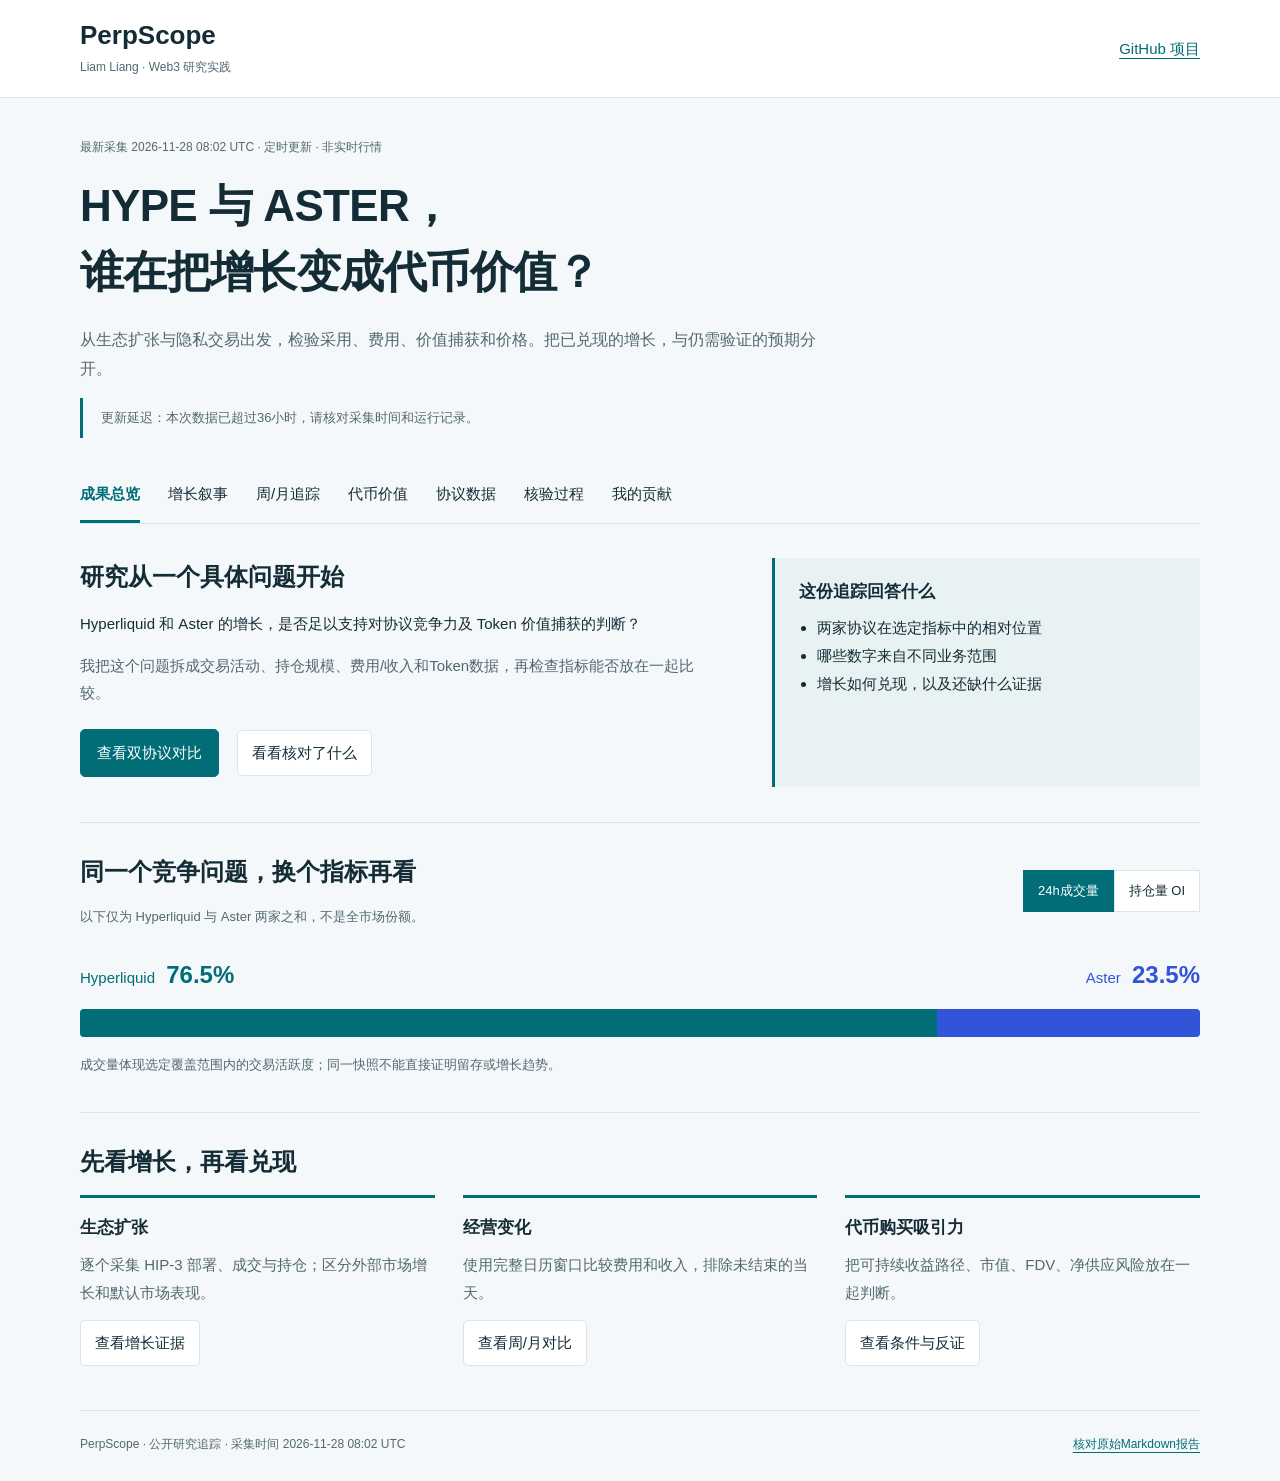
==== commit 04d85d46: "Update protocol observations and historical comparisons" ====
--- a/docs/index.html
+++ b/docs/index.html
@@ -4,7 +4,7 @@
 small{display:block;color:#526871;font-weight:400;font-size:13px;margin-top:5px}.theses{display:grid;grid-template-columns:1fr 1fr;gap:30px;margin:26px 0}.theses article{padding:22px;border-top:3px solid #006d77;background:#edf3f5}.theses article:nth-child(2){border-color:#3154d9}dl{margin:22px 0}dt{font-size:14px;color:#526871;margin-top:16px}dd{font-size:21px;font-weight:700;margin:4px 0}.spark{width:100%;max-width:400px;fill:#006d77}.verdict{border-left:4px solid #006d77;padding:18px;background:#e7f1f2}.tabs{overflow-x:auto}.tabs button{white-space:nowrap}@media(max-width:700px){.theses{grid-template-columns:1fr}.intro h1{font-size:32px}}
 </style></head><body>
 <header class="top"><a href="#overview" class="brand" data-target="overview">PerpScope<span>Liam Liang · Web3 研究实践</span></a><a href="https://github.com/liamliang0/perpscope-research" target="_blank" rel="noopener noreferrer">GitHub 项目</a></header>
-<main><div class="intro"><p class="date">最新采集 2026-11-27 08:47 UTC · 定时更新 · 非实时行情</p><h1>HYPE 与 ASTER，<br>谁在把增长变成代币价值？</h1><p class="lead">从生态扩张与隐私交易出发，检验采用、费用、价值捕获和价格。把已兑现的增长，与仍需验证的预期分开。</p></div>
+<main><div class="intro"><p class="date">最新采集 2026-11-28 08:02 UTC · 定时更新 · 非实时行情</p><h1>HYPE 与 ASTER，<br>谁在把增长变成代币价值？</h1><p class="lead">从生态扩张与隐私交易出发，检验采用、费用、价值捕获和价格。把已兑现的增长，与仍需验证的预期分开。</p></div>
 <nav class="tabs" aria-label="查看项目"><button data-target="overview" class="active" aria-selected="true">成果总览</button><button data-target="narratives" aria-selected="false">增长叙事</button><button data-target="trends" aria-selected="false">周/月追踪</button><button data-target="valuation" aria-selected="false">代币价值</button><button data-target="comparison" aria-selected="false">协议数据</button><button data-target="quality" aria-selected="false">核验过程</button><button data-target="contribution" aria-selected="false">我的贡献</button></nav>
 <section id="overview" class="panel active"><div class="summary"><div><h2>研究从一个具体问题开始</h2><p>Hyperliquid 和 Aster 的增长，是否足以支持对协议竞争力及 Token 价值捕获的判断？</p><p class="muted">我把这个问题拆成交易活动、持仓规模、费用/收入和Token数据，再检查指标能否放在一起比较。</p><div class="actions"><button class="primary" data-target="comparison">查看双协议对比</button><button data-target="quality">看看核对了什么</button></div></div><aside class="question"><h3>这份追踪回答什么</h3><ul><li>两家协议在选定指标中的相对位置</li><li>哪些数字来自不同业务范围</li><li>增长如何兑现，以及还缺什么证据</li></ul></aside></div>
 <section class="subsection"><div class="chart-heading"><div><h2>同一个竞争问题，换个指标再看</h2><p>以下仅为 Hyperliquid 与 Aster 两家之和，不是全市场份额。</p></div><div class="switch" aria-label="份额指标"><button class="active" data-share="volume" aria-pressed="true">24h成交量</button><button data-share="oi" aria-pressed="false">持仓量 OI</button></div></div><div class="chart" aria-live="polite"><div class="bar-labels"><span>Hyperliquid <b id="share-h"></b></span><span>Aster <b id="share-a"></b></span></div><div class="share-track" role="img" aria-label="双协议份额对比"><div id="bar-h"></div><div id="bar-a"></div></div><p id="share-context"></p></div></section>
@@ -13,8 +13,8 @@
 <p>研究复核：2026-10-19。以下是基于公开证据的研究判断，不是项目方承诺。指标定时更新，路线和机制需要另行复核。</p>
 <div class="theses"><article><h3>HYPE：从交易场所扩展为金融基础设施</h3><p>优先验证 HIP-3 外部市场带来的增量交易、HyperEVM 应用对流动性的复用，以及这些活动最终贡献的净费用。生态扩张是增长路径；“项目多”本身不是代币价值。</p>
 <p><a href="https://hyperliquid.gitbook.io/hyperliquid-docs/hyperliquid-improvement-proposals-hips/hip-3-builder-deployed-perpetuals">HIP-3 官方机制</a> · <a href="https://hyperliquid.gitbook.io/hyperliquid-docs/hyperevm">HyperEVM 官方说明</a></p>
-<dl><dt>有实际成交的 HIP-3 部署 / 发现总数</dt><dd>4 / 10</dd><dt>HIP-3 24h 成交额 / 官方持仓</dt><dd>$2.45B / $4.31B</dd><dt>HIP-3 占默认市场 + HIP-3 成交额</dt><dd>36.9%</dd></dl>
-<p class="note">来源：官方 info API，perpDexs → 逐 dex 的 metaAndAssetCtxs。采集于 2026-11-27T08:47:34.232479+00:00。该份额只在 Hyperliquid 内部计算；不加入上方默认市场的双协议成交量份额。部署存在不等于采用；零成交不会计为活跃。HIP-3 收入占比、HyperEVM 非重复 TVL和留存：N/A。</p>
+<dl><dt>有实际成交的 HIP-3 部署 / 发现总数</dt><dd>4 / 10</dd><dt>HIP-3 24h 成交额 / 官方持仓</dt><dd>$2.89B / $4.19B</dd><dt>HIP-3 占默认市场 + HIP-3 成交额</dt><dd>36.0%</dd></dl>
+<p class="note">来源：官方 info API，perpDexs → 逐 dex 的 metaAndAssetCtxs。采集于 2026-11-28T08:02:17.121684+00:00。该份额只在 Hyperliquid 内部计算；不加入上方默认市场的双协议成交量份额。部署存在不等于采用；零成交不会计为活跃。HIP-3 收入占比、HyperEVM 非重复 TVL和留存：N/A。</p>
 <p><b>前景判断：</b>已有外部部署与实际成交支撑，验证下一步是持续性和净收入贡献。增长模式减费、部署者分成可能让交易额扩张快于 HYPE 回购需求；不能按成交量等比例估算收益。</p></article>
 <article><h3>ASTER：隐私交易差异化，加上自有链和市场扩展</h3><p>隐私是较明确的产品差异，但不是唯一增长点；Aster Chain、开放上币和 TradFi 市场也在扩展交易品类与分发。这里优先检验：隐私是否吸引可留存、愿意付费的增量交易者。</p>
 <p><a href="https://docs.asterdex.com/trading/perpetuals/order-types/hidden-order-and-hidden-position">Hidden Order / Position</a> · <a href="https://docs.asterdex.com/aster-chain/overview">链与隐私机制</a> · <a href="https://docs.asterdex.com/overview/roadmap">官方路线</a></p>
@@ -24,13 +24,13 @@
 <h3>如何判断“发展程度”，而不是凭感觉打分</h3><div class="table-wrap"><table><thead><tr><th>证据层</th><th>HYPE 生态扩张</th><th>ASTER 隐私增长</th></tr></thead><tbody>
 <tr><th>机制与产品</th><td>官方架构 + API 部署记录</td><td>官方机制 + 使用教程；独立验证仍需补充</td></tr>
 <tr><th>实际采用</th><td>可量化外部市场成交、OI和集中度</td><td>未取得隐私专属采用数据，不能量化完成度</td></tr>
-<tr><th>可持续增量经济利益</th><td>HIP-3 净费用与回购贡献待拆分</td><td>隐私增量收入、成本及留存待拆分</td></tr></tbody></table></div><p class="note">集中度检查：xyz 占本次 HIP-3 成交额 98.6%。外部市场增长仍可能依赖少数部署，不能直接认定生态已充分多元化。</p></section><section id="trends" class="panel" hidden><h2>一天、一周、一个月：增长有没有兑现？</h2><p>费用/收入：最近完整 UTC 日、7 日、30 日，分别对比前一个等长周期；不纳入未结束的当天。价格：CoinGecko 滚动变化率。两类窗口不同，不混算。</p><h3>永续业务费用</h3><div class="table-wrap"><table><thead><tr><th>周期 / 截止日期</th><th>Hyperliquid 本期 / 环比</th><th>Aster 本期 / 环比</th></tr></thead><tbody><tr><th>1日<small>2026-11-26 → 2026-11-26</small></th><td>$2.21M<small>-46.5%</small></td><td>$141.13K<small>-32.8%</small></td></tr><tr><th>7日<small>2026-11-20 → 2026-11-26</small></th><td>$26.67M<small>+0.8%</small></td><td>$1.30M<small>-8.2%</small></td></tr><tr><th>30日<small>2026-10-28 → 2026-11-26</small></th><td>$101.69M<small>+30.6%</small></td><td>$4.98M<small>+22.1%</small></td></tr></tbody></table></div><h3>永续业务收入</h3><div class="table-wrap"><table><thead><tr><th>周期 / 截止日期</th><th>Hyperliquid 本期 / 环比</th><th>Aster 本期 / 环比</th></tr></thead><tbody><tr><th>1日<small>2026-11-26 → 2026-11-26</small></th><td>$1.80M<small>-41.6%</small></td><td>N/A<small>N/A</small></td></tr><tr><th>7日<small>2026-11-20 → 2026-11-26</small></th><td>$20.50M<small>+1.2%</small></td><td>N/A<small>N/A</small></td></tr><tr><th>30日<small>2026-10-28 → 2026-11-26</small></th><td>$77.83M<small>+25.1%</small></td><td>N/A<small>N/A</small></td></tr></tbody></table></div><h3>Token 价格变化</h3><div class="table-wrap"><table><thead><tr><th>滚动周期</th><th>HYPE</th><th>ASTER</th></tr></thead><tbody><tr><th>24小时</th><td>+6.9%</td><td>+2.0%</td></tr><tr><th>7日</th><td>-0.7%</td><td>+2.1%</td></tr><tr><th>30日</th><td>-19.4%</td><td>-28.6%</td></tr></tbody></table></div><p class="note">7/30日成交量：付费历史端点未接入；连续每日官方快照积累后才显示日采样估算，并明确标记。费用/收入历史来自其独立数据集，不反推成交量。OI变化等待同口径本地观测。</p><h3>最近60个完整日的费用轨迹</h3><div class="review-grid"><div><h3>Hyperliquid</h3><svg class="spark" viewBox="0 0 300 84" role="img" aria-label="Hyperliquid每日费用"><rect x="0" y="43.53" width="4" height="36.47"><title>2026-09-28: $2.99M</title></rect><rect x="5" y="44.81" width="4" height="35.19"><title>2026-09-29: $2.89M</title></rect><rect x="10" y="54.08" width="4" height="25.92"><title>2026-09-30: $2.13M</title></rect><rect x="15" y="51.23" width="4" height="28.77"><title>2026-10-01: $2.36M</title></rect><rect x="20" y="31.83" width="4" height="48.17"><title>2026-10-02: $3.95M</title></rect><rect x="25" y="63.36" width="4" height="16.64"><title>2026-10-03: $1.37M</title></rect><rect x="30" y="59.18" width="4" height="20.82"><title>2026-10-04: $1.71M</title></rect><rect x="35" y="43.96" width="4" height="36.04"><title>2026-10-05: $2.96M</title></rect><rect x="40" y="50.79" width="4" height="29.21"><title>2026-10-06: $2.40M</title></rect><rect x="45" y="38.23" width="4" height="41.77"><title>2026-10-07: $3.43M</title></rect><rect x="50" y="43.16" width="4" height="36.84"><title>2026-10-08: $3.02M</title></rect><rect x="55" y="54.82" width="4" height="25.18"><title>2026-10-09: $2.07M</title></rect><rect x="60" y="61.10" width="4" height="18.90"><title>2026-10-10: $1.55M</title></rect><rect x="65" y="56.68" width="4" height="23.32"><title>2026-10-11: $1.91M</title></rect><rect x="70" y="46.19" width="4" height="33.81"><title>2026-10-12: $2.77M</title></rect><rect x="75" y="47.48" width="4" height="32.52"><title>2026-10-13: $2.67M</title></rect><rect x="80" y="39.51" width="4" height="40.49"><title>2026-10-14: $3.32M</title></rect><rect x="85" y="27.16" width="4" height="52.84"><title>2026-10-15: $4.34M</title></rect><rect x="90" y="43.13" width="4" height="36.87"><title>2026-10-16: $3.03M</title></rect><rect x="95" y="61.45" width="4" height="18.55"><title>2026-10-17: $1.52M</title></rect><rect x="100" y="52.18" width="4" height="27.82"><title>2026-10-18: $2.28M</title></rect><rect x="105" y="50.62" width="4" height="29.38"><title>2026-10-19: $2.41M</title></rect><rect x="110" y="43.76" width="4" height="36.24"><title>2026-10-20: $2.97M</title></rect><rect x="115" y="45.14" width="4" height="34.86"><title>2026-10-21: $2.86M</title></rect><rect x="120" y="37.32" width="4" height="42.68"><title>2026-10-22: $3.50M</title></rect><rect x="125" y="50.18" width="4" height="29.82"><title>2026-10-23: $2.45M</title></rect><rect x="130" y="49.61" width="4" height="30.39"><title>2026-10-24: $2.49M</title></rect><rect x="135" y="59.36" width="4" height="20.64"><title>2026-10-25: $1.69M</title></rect><rect x="140" y="46.70" width="4" height="33.30"><title>2026-10-26: $2.73M</title></rect><rect x="145" y="54.84" width="4" height="25.16"><title>2026-10-27: $2.07M</title></rect><rect x="150" y="45.62" width="4" height="34.38"><title>2026-10-28: $2.82M</title></rect><rect x="155" y="6.00" width="4" height="74.00"><title>2026-10-29: $6.07M</title></rect><rect x="160" y="22.95" width="4" height="57.05"><title>2026-10-30: $4.68M</title></rect><rect x="165" y="62.95" width="4" height="17.05"><title>2026-10-31: $1.40M</title></rect><rect x="170" y="61.93" width="4" height="18.07"><title>2026-11-01: $1.48M</title></rect><rect x="175" y="42.27" width="4" height="37.73"><title>2026-11-02: $3.10M</title></rect><rect x="180" y="48.44" width="4" height="31.56"><title>2026-11-03: $2.59M</title></rect><rect x="185" y="21.78" width="4" height="58.22"><title>2026-11-04: $4.78M</title></rect><rect x="190" y="36.26" width="4" height="43.74"><title>2026-11-05: $3.59M</title></rect><rect x="195" y="46.22" width="4" height="33.78"><title>2026-11-06: $2.77M</title></rect><rect x="200" y="66.00" width="4" height="14.00"><title>2026-11-07: $1.15M</title></rect><rect x="205" y="53.34" width="4" height="26.66"><title>2026-11-08: $2.19M</title></rect><rect x="210" y="40.27" width="4" height="39.73"><title>2026-11-09: $3.26M</title></rect><rect x="215" y="41.16" width="4" height="38.84"><title>2026-11-10: $3.19M</title></rect><rect x="220" y="45.86" width="4" height="34.14"><title>2026-11-11: $2.80M</title></rect><rect x="225" y="47.02" width="4" height="32.98"><title>2026-11-12: $2.71M</title></rect><rect x="230" y="28.56" width="4" height="51.44"><title>2026-11-13: $4.22M</title></rect><rect x="235" y="22.85" width="4" height="57.15"><title>2026-11-14: $4.69M</title></rect><rect x="240" y="34.67" width="4" height="45.33"><title>2026-11-15: $3.72M</title></rect><rect x="245" y="39.61" width="4" height="40.39"><title>2026-11-16: $3.31M</title></rect><rect x="250" y="38.78" width="4" height="41.22"><title>2026-11-17: $3.38M</title></rect><rect x="255" y="42.32" width="4" height="37.68"><title>2026-11-18: $3.09M</title></rect><rect x="260" y="30.96" width="4" height="49.04"><title>2026-11-19: $4.02M</title></rect><rect x="265" y="13.04" width="4" height="66.96"><title>2026-11-20: $5.50M</title></rect><rect x="270" y="30.99" width="4" height="49.01"><title>2026-11-21: $4.02M</title></rect><rect x="275" y="48.41" width="4" height="31.59"><title>2026-11-22: $2.59M</title></rect><rect x="280" y="20.07" width="4" height="59.93"><title>2026-11-23: $4.92M</title></rect><rect x="285" y="39.72" width="4" height="40.28"><title>2026-11-24: $3.31M</title></rect><rect x="290" y="29.73" width="4" height="50.27"><title>2026-11-25: $4.13M</title></rect><rect x="295" y="53.11" width="4" height="26.89"><title>2026-11-26: $2.21M</title></rect></svg><small>2026-09-28 → 2026-11-26；独立纵轴峰值 $6.07M</small></div><div><h3>Aster</h3><svg class="spark" viewBox="0 0 300 84" role="img" aria-label="Aster每日费用"><rect x="0" y="36.86" width="4" height="43.14"><title>2026-09-28: $156.66K</title></rect><rect x="5" y="40.75" width="4" height="39.25"><title>2026-09-29: $142.53K</title></rect><rect x="10" y="38.99" width="4" height="41.01"><title>2026-09-30: $148.94K</title></rect><rect x="15" y="39.06" width="4" height="40.94"><title>2026-10-01: $148.66K</title></rect><rect x="20" y="18.54" width="4" height="61.46"><title>2026-10-02: $223.21K</title></rect><rect x="25" y="59.66" width="4" height="20.34"><title>2026-10-03: $73.86K</title></rect><rect x="30" y="61.18" width="4" height="18.82"><title>2026-10-04: $68.36K</title></rect><rect x="35" y="38.46" width="4" height="41.54"><title>2026-10-05: $150.84K</title></rect><rect x="40" y="49.54" width="4" height="30.46"><title>2026-10-06: $110.62K</title></rect><rect x="45" y="36.49" width="4" height="43.51"><title>2026-10-07: $158K</title></rect><rect x="50" y="13.90" width="4" height="66.10"><title>2026-10-08: $240.04K</title></rect><rect x="55" y="39.83" width="4" height="40.17"><title>2026-10-09: $145.87K</title></rect><rect x="60" y="64.69" width="4" height="15.31"><title>2026-10-10: $55.59K</title></rect><rect x="65" y="57.48" width="4" height="22.52"><title>2026-10-11: $81.77K</title></rect><rect x="70" y="38.35" width="4" height="41.65"><title>2026-10-12: $151.27K</title></rect><rect x="75" y="29.97" width="4" height="50.03"><title>2026-10-13: $181.70K</title></rect><rect x="80" y="33.05" width="4" height="46.95"><title>2026-10-14: $170.49K</title></rect><rect x="85" y="18.67" width="4" height="61.33"><title>2026-10-15: $222.73K</title></rect><rect x="90" y="39.83" width="4" height="40.17"><title>2026-10-16: $145.87K</title></rect><rect x="95" y="67.09" width="4" height="12.91"><title>2026-10-17: $46.87K</title></rect><rect x="100" y="55.89" width="4" height="24.11"><title>2026-10-18: $87.55K</title></rect><rect x="105" y="45.89" width="4" height="34.11"><title>2026-10-19: $123.86K</title></rect><rect x="110" y="44.08" width="4" height="35.92"><title>2026-10-20: $130.43K</title></rect><rect x="115" y="37.98" width="4" height="42.02"><title>2026-10-21: $152.59K</title></rect><rect x="120" y="34.01" width="4" height="45.99"><title>2026-10-22: $167.01K</title></rect><rect x="125" y="41.27" width="4" height="38.73"><title>2026-10-23: $140.64K</title></rect><rect x="130" y="48.55" width="4" height="31.45"><title>2026-10-24: $114.21K</title></rect><rect x="135" y="60.10" width="4" height="19.90"><title>2026-10-25: $72.27K</title></rect><rect x="140" y="37.98" width="4" height="42.02"><title>2026-10-26: $152.59K</title></rect><rect x="145" y="49.87" width="4" height="30.13"><title>2026-10-27: $109.40K</title></rect><rect x="150" y="45.58" width="4" height="34.42"><title>2026-10-28: $125K</title></rect><rect x="155" y="26.64" width="4" height="53.36"><title>2026-10-29: $193.78K</title></rect><rect x="160" y="20.43" width="4" height="59.57"><title>2026-10-30: $216.34K</title></rect><rect x="165" y="66.18" width="4" height="13.82"><title>2026-10-31: $50.18K</title></rect><rect x="170" y="66.97" width="4" height="13.03"><title>2026-11-01: $47.31K</title></rect><rect x="175" y="39.19" width="4" height="40.81"><title>2026-11-02: $148.20K</title></rect><rect x="180" y="48.27" width="4" height="31.73"><title>2026-11-03: $115.22K</title></rect><rect x="185" y="14.81" width="4" height="65.19"><title>2026-11-04: $236.75K</title></rect><rect x="190" y="21.10" width="4" height="58.90"><title>2026-11-05: $213.88K</title></rect><rect x="195" y="35.10" width="4" height="44.90"><title>2026-11-06: $163.07K</title></rect><rect x="200" y="68.51" width="4" height="11.49"><title>2026-11-07: $41.73K</title></rect><rect x="205" y="61.05" width="4" height="18.95"><title>2026-11-08: $68.80K</title></rect><rect x="210" y="25.18" width="4" height="54.82"><title>2026-11-09: $199.09K</title></rect><rect x="215" y="35.73" width="4" height="44.27"><title>2026-11-10: $160.78K</title></rect><rect x="220" y="46.35" width="4" height="33.65"><title>2026-11-11: $122.22K</title></rect><rect x="225" y="37.28" width="4" height="42.72"><title>2026-11-12: $155.14K</title></rect><rect x="230" y="23.20" width="4" height="56.80"><title>2026-11-13: $206.29K</title></rect><rect x="235" y="25.96" width="4" height="54.04"><title>2026-11-14: $196.25K</title></rect><rect x="240" y="6.00" width="4" height="74.00"><title>2026-11-15: $268.74K</title></rect><rect x="245" y="27.37" width="4" height="52.63"><title>2026-11-16: $191.12K</title></rect><rect x="250" y="34.79" width="4" height="45.21"><title>2026-11-17: $164.18K</title></rect><rect x="255" y="29.40" width="4" height="50.60"><title>2026-11-18: $183.74K</title></rect><rect x="260" y="22.98" width="4" height="57.02"><title>2026-11-19: $207.08K</title></rect><rect x="265" y="7.32" width="4" height="72.68"><title>2026-11-20: $263.93K</title></rect><rect x="270" y="25.59" width="4" height="54.41"><title>2026-11-21: $197.61K</title></rect><rect x="275" y="51.03" width="4" height="28.97"><title>2026-11-22: $105.21K</title></rect><rect x="280" y="22.31" width="4" height="57.69"><title>2026-11-23: $209.50K</title></rect><rect x="285" y="32.02" width="4" height="47.98"><title>2026-11-24: $174.24K</title></rect><rect x="290" y="22.15" width="4" height="57.85"><title>2026-11-25: $210.08K</title></rect><rect x="295" y="41.14" width="4" height="38.86"><title>2026-11-26: $141.13K</title></rect></svg><small>2026-09-28 → 2026-11-26；独立纵轴峰值 $268.74K</small></div></div></section><section id="valuation" class="panel" hidden><h2>落到代币：好业务是否已经是好价格？</h2><p>排序标准：经营兑现的证据、估值负担、增长可选性。以下是条件性研究判断；不把叙事强弱直接转成目标价或收益概率。</p><div class="table-wrap"><table><thead><tr><th>观察项</th><th>HYPE</th><th>ASTER</th></tr></thead><tbody><tr><th>现价</th><td>$65.58</td><td>$0.51</td></tr><tr><th>流通市值</th><td>$15.58B</td><td>$1.31B</td></tr><tr><th>FDV</th><td>$62.28B</td><td>$3.96B</td></tr><tr><th>近30日持有人收益：范围不同</th><td>$77.83M</td><td>$2.81M</td></tr><tr><th>近30日持有人收益 ×12 / 流通市值</th><td>5.99%</td><td>2.58%</td></tr><tr><th>近30日持有人收益 ×12 / FDV</th><td>1.50%</td><td>0.85%</td></tr><tr><th>指标范围</th><td>Hyperliquid Perps-linked</td><td>Aster parent / token</td></tr></tbody></table></div><p class="note">年化仅为最近30日重复12次的诊断，不是 APY、现金分红或可直接比较的 PE。两边范围不同，不能据此说投资价值相差某个倍数。市值/FDV差距不等于未来12个月解锁量；净新增流通、回购和销毁需另外核对。</p><h3>本期可验证的经营比较</h3><p>相同完整周期内，7日费用环比：HYPE +0.8%，ASTER -8.2%；30日费用环比：+30.6% / +22.1%。这是总业务变动，不能直接归因于某一个叙事。</p><div class="theses"><article><h3>HYPE：兑现证据更容易核验，价格仍要过关</h3><p>Assistance Fund 将相关费用兑换为 HYPE 并销毁；费用并非全部归该基金，部署者和 HLP 也参与分配。生态交易扩张是否提高净回购，需要结合费率与分成验证。</p><p><a href="https://hyperliquid.gitbook.io/hyperliquid-docs/trading/fees">费用与销毁机制</a></p><p><b>更有吸引力的条件：</b>新增市场持续贡献净费用、收入增长超过估值扩张、销毁与解锁后的净供应改善。</p><p><b>推翻条件：</b>外部交易高度集中且收入转化持续走弱，或者当前价格已隐含过高增长。</p></article>
+<tr><th>可持续增量经济利益</th><td>HIP-3 净费用与回购贡献待拆分</td><td>隐私增量收入、成本及留存待拆分</td></tr></tbody></table></div><p class="note">集中度检查：xyz 占本次 HIP-3 成交额 98.0%。外部市场增长仍可能依赖少数部署，不能直接认定生态已充分多元化。</p></section><section id="trends" class="panel" hidden><h2>一天、一周、一个月：增长有没有兑现？</h2><p>费用/收入：最近完整 UTC 日、7 日、30 日，分别对比前一个等长周期；不纳入未结束的当天。价格：CoinGecko 滚动变化率。两类窗口不同，不混算。</p><h3>永续业务费用</h3><div class="table-wrap"><table><thead><tr><th>周期 / 截止日期</th><th>Hyperliquid 本期 / 环比</th><th>Aster 本期 / 环比</th></tr></thead><tbody><tr><th>1日<small>2026-11-27 → 2026-11-27</small></th><td>$3.56M<small>+61.2%</small></td><td>$157.74K<small>+11.8%</small></td></tr><tr><th>7日<small>2026-11-21 → 2026-11-27</small></th><td>$24.73M<small>-10.8%</small></td><td>$1.20M<small>-19.0%</small></td></tr><tr><th>30日<small>2026-10-29 → 2026-11-27</small></th><td>$102.43M<small>+31.9%</small></td><td>$5.01M<small>+23.9%</small></td></tr></tbody></table></div><h3>永续业务收入</h3><div class="table-wrap"><table><thead><tr><th>周期 / 截止日期</th><th>Hyperliquid 本期 / 环比</th><th>Aster 本期 / 环比</th></tr></thead><tbody><tr><th>1日<small>2026-11-27 → 2026-11-27</small></th><td>$2.62M<small>+45.9%</small></td><td>N/A<small>N/A</small></td></tr><tr><th>7日<small>2026-11-21 → 2026-11-27</small></th><td>$18.94M<small>-10.7%</small></td><td>N/A<small>N/A</small></td></tr><tr><th>30日<small>2026-10-29 → 2026-11-27</small></th><td>$78.49M<small>+27.1%</small></td><td>N/A<small>N/A</small></td></tr></tbody></table></div><h3>Token 价格变化</h3><div class="table-wrap"><table><thead><tr><th>滚动周期</th><th>HYPE</th><th>ASTER</th></tr></thead><tbody><tr><th>24小时</th><td>-2.4%</td><td>-1.5%</td></tr><tr><th>7日</th><td>+9.4%</td><td>+3.5%</td></tr><tr><th>30日</th><td>-19.1%</td><td>-28.6%</td></tr></tbody></table></div><p class="note">7/30日成交量：付费历史端点未接入；连续每日官方快照积累后才显示日采样估算，并明确标记。费用/收入历史来自其独立数据集，不反推成交量。OI变化等待同口径本地观测。</p><h3>最近60个完整日的费用轨迹</h3><div class="review-grid"><div><h3>Hyperliquid</h3><svg class="spark" viewBox="0 0 300 84" role="img" aria-label="Hyperliquid每日费用"><rect x="0" y="44.81" width="4" height="35.19"><title>2026-09-29: $2.89M</title></rect><rect x="5" y="54.08" width="4" height="25.92"><title>2026-09-30: $2.13M</title></rect><rect x="10" y="51.23" width="4" height="28.77"><title>2026-10-01: $2.36M</title></rect><rect x="15" y="31.83" width="4" height="48.17"><title>2026-10-02: $3.95M</title></rect><rect x="20" y="63.36" width="4" height="16.64"><title>2026-10-03: $1.37M</title></rect><rect x="25" y="59.18" width="4" height="20.82"><title>2026-10-04: $1.71M</title></rect><rect x="30" y="43.96" width="4" height="36.04"><title>2026-10-05: $2.96M</title></rect><rect x="35" y="50.79" width="4" height="29.21"><title>2026-10-06: $2.40M</title></rect><rect x="40" y="38.23" width="4" height="41.77"><title>2026-10-07: $3.43M</title></rect><rect x="45" y="43.16" width="4" height="36.84"><title>2026-10-08: $3.02M</title></rect><rect x="50" y="54.82" width="4" height="25.18"><title>2026-10-09: $2.07M</title></rect><rect x="55" y="61.10" width="4" height="18.90"><title>2026-10-10: $1.55M</title></rect><rect x="60" y="56.68" width="4" height="23.32"><title>2026-10-11: $1.91M</title></rect><rect x="65" y="46.19" width="4" height="33.81"><title>2026-10-12: $2.77M</title></rect><rect x="70" y="47.48" width="4" height="32.52"><title>2026-10-13: $2.67M</title></rect><rect x="75" y="39.51" width="4" height="40.49"><title>2026-10-14: $3.32M</title></rect><rect x="80" y="27.16" width="4" height="52.84"><title>2026-10-15: $4.34M</title></rect><rect x="85" y="43.13" width="4" height="36.87"><title>2026-10-16: $3.03M</title></rect><rect x="90" y="61.45" width="4" height="18.55"><title>2026-10-17: $1.52M</title></rect><rect x="95" y="52.18" width="4" height="27.82"><title>2026-10-18: $2.28M</title></rect><rect x="100" y="50.62" width="4" height="29.38"><title>2026-10-19: $2.41M</title></rect><rect x="105" y="43.76" width="4" height="36.24"><title>2026-10-20: $2.97M</title></rect><rect x="110" y="45.14" width="4" height="34.86"><title>2026-10-21: $2.86M</title></rect><rect x="115" y="37.32" width="4" height="42.68"><title>2026-10-22: $3.50M</title></rect><rect x="120" y="50.18" width="4" height="29.82"><title>2026-10-23: $2.45M</title></rect><rect x="125" y="49.61" width="4" height="30.39"><title>2026-10-24: $2.49M</title></rect><rect x="130" y="59.36" width="4" height="20.64"><title>2026-10-25: $1.69M</title></rect><rect x="135" y="46.70" width="4" height="33.30"><title>2026-10-26: $2.73M</title></rect><rect x="140" y="54.84" width="4" height="25.16"><title>2026-10-27: $2.07M</title></rect><rect x="145" y="45.62" width="4" height="34.38"><title>2026-10-28: $2.82M</title></rect><rect x="150" y="6.00" width="4" height="74.00"><title>2026-10-29: $6.07M</title></rect><rect x="155" y="22.95" width="4" height="57.05"><title>2026-10-30: $4.68M</title></rect><rect x="160" y="62.95" width="4" height="17.05"><title>2026-10-31: $1.40M</title></rect><rect x="165" y="61.93" width="4" height="18.07"><title>2026-11-01: $1.48M</title></rect><rect x="170" y="42.27" width="4" height="37.73"><title>2026-11-02: $3.10M</title></rect><rect x="175" y="48.44" width="4" height="31.56"><title>2026-11-03: $2.59M</title></rect><rect x="180" y="21.78" width="4" height="58.22"><title>2026-11-04: $4.78M</title></rect><rect x="185" y="36.26" width="4" height="43.74"><title>2026-11-05: $3.59M</title></rect><rect x="190" y="46.22" width="4" height="33.78"><title>2026-11-06: $2.77M</title></rect><rect x="195" y="66.00" width="4" height="14.00"><title>2026-11-07: $1.15M</title></rect><rect x="200" y="53.34" width="4" height="26.66"><title>2026-11-08: $2.19M</title></rect><rect x="205" y="40.27" width="4" height="39.73"><title>2026-11-09: $3.26M</title></rect><rect x="210" y="41.16" width="4" height="38.84"><title>2026-11-10: $3.19M</title></rect><rect x="215" y="45.86" width="4" height="34.14"><title>2026-11-11: $2.80M</title></rect><rect x="220" y="47.02" width="4" height="32.98"><title>2026-11-12: $2.71M</title></rect><rect x="225" y="28.56" width="4" height="51.44"><title>2026-11-13: $4.22M</title></rect><rect x="230" y="22.85" width="4" height="57.15"><title>2026-11-14: $4.69M</title></rect><rect x="235" y="34.67" width="4" height="45.33"><title>2026-11-15: $3.72M</title></rect><rect x="240" y="39.61" width="4" height="40.39"><title>2026-11-16: $3.31M</title></rect><rect x="245" y="38.78" width="4" height="41.22"><title>2026-11-17: $3.38M</title></rect><rect x="250" y="42.32" width="4" height="37.68"><title>2026-11-18: $3.09M</title></rect><rect x="255" y="30.96" width="4" height="49.04"><title>2026-11-19: $4.02M</title></rect><rect x="260" y="13.04" width="4" height="66.96"><title>2026-11-20: $5.50M</title></rect><rect x="265" y="30.99" width="4" height="49.01"><title>2026-11-21: $4.02M</title></rect><rect x="270" y="48.41" width="4" height="31.59"><title>2026-11-22: $2.59M</title></rect><rect x="275" y="20.07" width="4" height="59.93"><title>2026-11-23: $4.92M</title></rect><rect x="280" y="39.72" width="4" height="40.28"><title>2026-11-24: $3.31M</title></rect><rect x="285" y="29.73" width="4" height="50.27"><title>2026-11-25: $4.13M</title></rect><rect x="290" y="53.11" width="4" height="26.89"><title>2026-11-26: $2.21M</title></rect><rect x="295" y="36.65" width="4" height="43.35"><title>2026-11-27: $3.56M</title></rect></svg><small>2026-09-29 → 2026-11-27；独立纵轴峰值 $6.07M</small></div><div><h3>Aster</h3><svg class="spark" viewBox="0 0 300 84" role="img" aria-label="Aster每日费用"><rect x="0" y="40.75" width="4" height="39.25"><title>2026-09-29: $142.53K</title></rect><rect x="5" y="38.99" width="4" height="41.01"><title>2026-09-30: $148.94K</title></rect><rect x="10" y="39.06" width="4" height="40.94"><title>2026-10-01: $148.66K</title></rect><rect x="15" y="18.54" width="4" height="61.46"><title>2026-10-02: $223.21K</title></rect><rect x="20" y="59.66" width="4" height="20.34"><title>2026-10-03: $73.86K</title></rect><rect x="25" y="61.18" width="4" height="18.82"><title>2026-10-04: $68.36K</title></rect><rect x="30" y="38.46" width="4" height="41.54"><title>2026-10-05: $150.84K</title></rect><rect x="35" y="49.54" width="4" height="30.46"><title>2026-10-06: $110.62K</title></rect><rect x="40" y="36.49" width="4" height="43.51"><title>2026-10-07: $158K</title></rect><rect x="45" y="13.90" width="4" height="66.10"><title>2026-10-08: $240.04K</title></rect><rect x="50" y="39.83" width="4" height="40.17"><title>2026-10-09: $145.87K</title></rect><rect x="55" y="64.69" width="4" height="15.31"><title>2026-10-10: $55.59K</title></rect><rect x="60" y="57.48" width="4" height="22.52"><title>2026-10-11: $81.77K</title></rect><rect x="65" y="38.35" width="4" height="41.65"><title>2026-10-12: $151.27K</title></rect><rect x="70" y="29.97" width="4" height="50.03"><title>2026-10-13: $181.70K</title></rect><rect x="75" y="33.05" width="4" height="46.95"><title>2026-10-14: $170.49K</title></rect><rect x="80" y="18.67" width="4" height="61.33"><title>2026-10-15: $222.73K</title></rect><rect x="85" y="39.83" width="4" height="40.17"><title>2026-10-16: $145.87K</title></rect><rect x="90" y="67.09" width="4" height="12.91"><title>2026-10-17: $46.87K</title></rect><rect x="95" y="55.89" width="4" height="24.11"><title>2026-10-18: $87.55K</title></rect><rect x="100" y="45.89" width="4" height="34.11"><title>2026-10-19: $123.86K</title></rect><rect x="105" y="44.08" width="4" height="35.92"><title>2026-10-20: $130.43K</title></rect><rect x="110" y="37.98" width="4" height="42.02"><title>2026-10-21: $152.59K</title></rect><rect x="115" y="34.01" width="4" height="45.99"><title>2026-10-22: $167.01K</title></rect><rect x="120" y="41.27" width="4" height="38.73"><title>2026-10-23: $140.64K</title></rect><rect x="125" y="48.55" width="4" height="31.45"><title>2026-10-24: $114.21K</title></rect><rect x="130" y="60.10" width="4" height="19.90"><title>2026-10-25: $72.27K</title></rect><rect x="135" y="37.98" width="4" height="42.02"><title>2026-10-26: $152.59K</title></rect><rect x="140" y="49.87" width="4" height="30.13"><title>2026-10-27: $109.40K</title></rect><rect x="145" y="45.58" width="4" height="34.42"><title>2026-10-28: $125K</title></rect><rect x="150" y="26.64" width="4" height="53.36"><title>2026-10-29: $193.78K</title></rect><rect x="155" y="20.43" width="4" height="59.57"><title>2026-10-30: $216.34K</title></rect><rect x="160" y="66.18" width="4" height="13.82"><title>2026-10-31: $50.18K</title></rect><rect x="165" y="66.97" width="4" height="13.03"><title>2026-11-01: $47.31K</title></rect><rect x="170" y="39.19" width="4" height="40.81"><title>2026-11-02: $148.20K</title></rect><rect x="175" y="48.27" width="4" height="31.73"><title>2026-11-03: $115.22K</title></rect><rect x="180" y="14.81" width="4" height="65.19"><title>2026-11-04: $236.75K</title></rect><rect x="185" y="21.10" width="4" height="58.90"><title>2026-11-05: $213.88K</title></rect><rect x="190" y="35.10" width="4" height="44.90"><title>2026-11-06: $163.07K</title></rect><rect x="195" y="68.51" width="4" height="11.49"><title>2026-11-07: $41.73K</title></rect><rect x="200" y="61.05" width="4" height="18.95"><title>2026-11-08: $68.80K</title></rect><rect x="205" y="25.18" width="4" height="54.82"><title>2026-11-09: $199.09K</title></rect><rect x="210" y="35.73" width="4" height="44.27"><title>2026-11-10: $160.78K</title></rect><rect x="215" y="46.35" width="4" height="33.65"><title>2026-11-11: $122.22K</title></rect><rect x="220" y="37.28" width="4" height="42.72"><title>2026-11-12: $155.14K</title></rect><rect x="225" y="23.20" width="4" height="56.80"><title>2026-11-13: $206.29K</title></rect><rect x="230" y="25.96" width="4" height="54.04"><title>2026-11-14: $196.25K</title></rect><rect x="235" y="6.00" width="4" height="74.00"><title>2026-11-15: $268.74K</title></rect><rect x="240" y="27.37" width="4" height="52.63"><title>2026-11-16: $191.12K</title></rect><rect x="245" y="34.79" width="4" height="45.21"><title>2026-11-17: $164.18K</title></rect><rect x="250" y="29.40" width="4" height="50.60"><title>2026-11-18: $183.74K</title></rect><rect x="255" y="22.98" width="4" height="57.02"><title>2026-11-19: $207.08K</title></rect><rect x="260" y="7.32" width="4" height="72.68"><title>2026-11-20: $263.93K</title></rect><rect x="265" y="25.59" width="4" height="54.41"><title>2026-11-21: $197.61K</title></rect><rect x="270" y="51.03" width="4" height="28.97"><title>2026-11-22: $105.21K</title></rect><rect x="275" y="22.31" width="4" height="57.69"><title>2026-11-23: $209.50K</title></rect><rect x="280" y="32.02" width="4" height="47.98"><title>2026-11-24: $174.24K</title></rect><rect x="285" y="22.15" width="4" height="57.85"><title>2026-11-25: $210.08K</title></rect><rect x="290" y="41.14" width="4" height="38.86"><title>2026-11-26: $141.13K</title></rect><rect x="295" y="36.56" width="4" height="43.44"><title>2026-11-27: $157.74K</title></rect></svg><small>2026-09-29 → 2026-11-27；独立纵轴峰值 $268.74K</small></div></div></section><section id="valuation" class="panel" hidden><h2>落到代币：好业务是否已经是好价格？</h2><p>排序标准：经营兑现的证据、估值负担、增长可选性。以下是条件性研究判断；不把叙事强弱直接转成目标价或收益概率。</p><div class="table-wrap"><table><thead><tr><th>观察项</th><th>HYPE</th><th>ASTER</th></tr></thead><tbody><tr><th>现价</th><td>$63.99</td><td>$0.50</td></tr><tr><th>流通市值</th><td>$15.21B</td><td>$1.28B</td></tr><tr><th>FDV</th><td>$60.78B</td><td>$3.89B</td></tr><tr><th>近30日持有人收益：范围不同</th><td>$78.49M</td><td>$2.84M</td></tr><tr><th>近30日持有人收益 ×12 / 流通市值</th><td>6.19%</td><td>2.66%</td></tr><tr><th>近30日持有人收益 ×12 / FDV</th><td>1.55%</td><td>0.88%</td></tr><tr><th>指标范围</th><td>Hyperliquid Perps-linked</td><td>Aster parent / token</td></tr></tbody></table></div><p class="note">年化仅为最近30日重复12次的诊断，不是 APY、现金分红或可直接比较的 PE。两边范围不同，不能据此说投资价值相差某个倍数。市值/FDV差距不等于未来12个月解锁量；净新增流通、回购和销毁需另外核对。</p><h3>本期可验证的经营比较</h3><p>相同完整周期内，7日费用环比：HYPE -10.8%，ASTER -19.0%；30日费用环比：+31.9% / +23.9%。这是总业务变动，不能直接归因于某一个叙事。</p><div class="theses"><article><h3>HYPE：兑现证据更容易核验，价格仍要过关</h3><p>Assistance Fund 将相关费用兑换为 HYPE 并销毁；费用并非全部归该基金，部署者和 HLP 也参与分配。生态交易扩张是否提高净回购，需要结合费率与分成验证。</p><p><a href="https://hyperliquid.gitbook.io/hyperliquid-docs/trading/fees">费用与销毁机制</a></p><p><b>更有吸引力的条件：</b>新增市场持续贡献净费用、收入增长超过估值扩张、销毁与解锁后的净供应改善。</p><p><b>推翻条件：</b>外部交易高度集中且收入转化持续走弱，或者当前价格已隐含过高增长。</p></article>
 <article><h3>ASTER：追赶空间存在，隐私溢价需要兑现</h3><p>官方规则为每日平台费用的99%用于回购，回购代币分配给 veASTER，储备等量销毁。普通现货持有人与锁仓者的经济利益不同；激励发行也可能抵消供应收缩。</p><p><a href="https://docs.asterdex.com/usdaster-token/tokenomics">回购、分配与供应规则</a></p><p><b>更有吸引力的条件：</b>隐私采用与留存可核实，费用在激励退出后仍增长，净流通供应改善且价格未先行透支。</p><p><b>推翻条件：</b>采用不能转化为可持续收入，或回购叙事掩盖更大的新增流通。</p></article></div>
 <p class="verdict"><b>研究结论：</b>当前更容易核验的是 HYPE 的生态采用与经济兑现；ASTER 的隐私具有产品差异，但采用归因仍有缺口。这支持“兑现证据优先看 HYPE、增量验证重点看 ASTER”，不等于当前价格下必然应买 HYPE。缺少净解锁预测、未来现金利益情景和风险预算，本页不伪造便宜程度、胜率或统一目标价。</p></section>
-<section id="comparison" class="panel" hidden><div class="section-heading"><div><h2>把经营活动和Token数据分开看</h2><p>采集于 2026-11-27 08:47 UTC。N/A 代表未可靠取得，不代表零。</p></div><a href="sample_report.md" download="PerpScope-sample-report.md">下载原始报告</a></div><h3>永续业务</h3><div class="table-wrap"><table><thead><tr><th>指标</th><th>Hyperliquid</th><th>Aster</th></tr></thead><tbody><tr><th>24小时成交量</th><td>$4.20B</td><td>$1.35B</td></tr><tr><th>7日成交量（日采样估算）</th><td>$47.44B</td><td>$13.81B</td></tr><tr><th>30日成交量（日采样估算）</th><td>$199.06B</td><td>$56.21B</td></tr><tr><th>同源持仓量 OI</th><td>$5.15B</td><td>$1.13B</td></tr><tr><th>官方持仓量（仅交叉核对）</th><td>$6.27B</td><td>N/A</td></tr><tr><th>永续业务24小时费用</th><td>$2.21M</td><td>$119.06K</td></tr><tr><th>永续业务24小时收入</th><td>$1.80M</td><td>N/A</td></tr></tbody></table></div><p class="note">成交量来自各自官方API；跨协议OI使用同源标准化数据。两者的产品覆盖和计算定义仍需按来源说明理解。</p><h3>Token与价值捕获</h3><div class="table-wrap"><table><thead><tr><th>指标</th><th>Hyperliquid</th><th>Aster</th></tr></thead><tbody><tr><th>母协议TVL</th><td>$7.33B</td><td>$716.33M</td></tr><tr><th>Token价格</th><td>$65.58</td><td>$0.51</td></tr><tr><th>流通市值</th><td>$15.58B</td><td>$1.31B</td></tr><tr><th>完全稀释估值 FDV</th><td>$62.28B</td><td>$3.96B</td></tr></tbody></table></div><p class="note">母协议TVL不等于完全可比的保证金资本；持有人收益保留原始业务范围，不强行合成统一“PE”。</p><div class="actions"><button data-target="quality">查看来源和口径</button><a href="report-data.json" download="PerpScope-display-data.json">下载展示数据</a></div></section>
-<section id="quality" class="panel" hidden><h2>数据能拿到，还要确认能不能这样用</h2><div class="review-grid"><div><h3>事实</h3><p>保留每项指标的数据源、接口、采集时间与业务范围；展示值由本次结构化采集结果生成。</p></div><div><h3>解释</h3><p>成交、持仓与收入一起改善，才更有理由继续研究增长质量；单个快照不证明因果。</p></div><div><h3>未知</h3><p>用户留存、补贴成本、隐私功能采用等，需要第一方或额外研究数据，未取得时明确保留未知。</p></div></div><section class="subsection"><h3>本份报告的数据规则</h3><ul class="checks"><li>Hyperliquid成交量API覆盖默认永续市场，不自动包含全部HIP-3市场。</li><li>两家OI份额使用同源数据，不混合官方与第三方口径。</li><li>永续业务、母协议、Token层级分别标记。</li><li>缺失一方数据时，不把缺失当零计算份额。</li><li>历史不足时，不给出7日/30日趋势结论。</li></ul></section><details open><summary>原始接口与采集时间（来自报告）</summary><div class="table-wrap"><table class="sources"><thead><tr><th>来源</th><th>业务范围 / 对应字段</th><th>采集时间 UTC / 接口</th></tr></thead><tbody><tr><th>Hyperliquid official API</th><td>perps_specific<br>Hyperliquid: volume_24h, official_open_interest</td><td>2026-11-27T08:47:28.878184+00:00<br><a href="https://api.hyperliquid.xyz/info">原始接口</a></td></tr><tr><th>DefiLlama</th><td>parent_protocol<br>Hyperliquid: tvl</td><td>2026-11-27T08:47:30.048750+00:00<br><a href="https://api.llama.fi/protocol/hyperliquid">原始接口</a></td></tr><tr><th>DefiLlama</th><td>perps_specific<br>Hyperliquid: fees_24h, fees_7d, fees_30d</td><td>2026-11-27T08:47:30.048765+00:00<br><a href="https://api.llama.fi/summary/fees/hyperliquid-perps?dataType=dailyFees">原始接口</a></td></tr><tr><th>DefiLlama</th><td>perps_specific<br>Hyperliquid: revenue_24h, revenue_7d, revenue_30d</td><td>2026-11-27T08:47:30.048778+00:00<br><a href="https://api.llama.fi/summary/fees/hyperliquid-perps?dataType=dailyRevenue">原始接口</a></td></tr><tr><th>DefiLlama</th><td>perps_specific<br>Hyperliquid: holder_revenue_24h, holder_revenue_7d, holder_revenue_30d</td><td>2026-11-27T08:47:30.048790+00:00<br><a href="https://api.llama.fi/summary/fees/hyperliquid-perps?dataType=dailyHoldersRevenue">原始接口</a></td></tr><tr><th>DefiLlama</th><td>perps_specific<br>Hyperliquid: open_interest</td><td>2026-11-27T08:47:33.801505+00:00<br><a href="https://api.llama.fi/overview/open-interest">原始接口</a></td></tr><tr><th>CoinGecko</th><td>token_level<br>Hyperliquid: token_price, market_cap, fdv</td><td>2026-11-27T08:47:34.082309+00:00<br><a href="https://api.coingecko.com/api/v3/coins/markets">原始接口</a></td></tr><tr><th>Aster official API</th><td>perps_specific<br>Aster: volume_24h</td><td>2026-11-27T08:47:29.834952+00:00<br><a href="https://fapi.asterdex.com/fapi/v3/ticker/24hr">原始接口</a></td></tr><tr><th>DefiLlama</th><td>parent_protocol<br>Aster: tvl</td><td>2026-11-27T08:47:33.770833+00:00<br><a href="https://api.llama.fi/protocol/aster">原始接口</a></td></tr><tr><th>DefiLlama</th><td>perps_specific<br>Aster: fees_24h, fees_7d, fees_30d</td><td>2026-11-27T08:47:33.770860+00:00<br><a href="https://api.llama.fi/summary/fees/aster-perps?dataType=dailyFees">原始接口</a></td></tr><tr><th>DefiLlama</th><td>parent_protocol<br>Aster: holder_revenue_24h, holder_revenue_7d, holder_revenue_30d</td><td>2026-11-27T08:47:33.770874+00:00<br><a href="https://api.llama.fi/summary/fees/aster?dataType=dailyHoldersRevenue">原始接口</a></td></tr><tr><th>DefiLlama</th><td>perps_specific<br>Aster: open_interest</td><td>2026-11-27T08:47:33.801514+00:00<br><a href="https://api.llama.fi/overview/open-interest">原始接口</a></td></tr><tr><th>CoinGecko</th><td>token_level<br>Aster: token_price, market_cap, fdv</td><td>2026-11-27T08:47:34.082324+00:00<br><a href="https://api.coingecko.com/api/v3/coins/markets">原始接口</a></td></tr></tbody></table></div></details><p class="muted">点击接口用于核实数据定义，不保证接口此刻仍返回同一个历史值。报告和结构化数据可下载对照。GitHub Actions 每日 00:25 UTC（北京时间08:25）尝试更新；失败保留上一份成功数据，页面打开不会主动联网。</p></section>
+<section id="comparison" class="panel" hidden><div class="section-heading"><div><h2>把经营活动和Token数据分开看</h2><p>采集于 2026-11-28 08:02 UTC。N/A 代表未可靠取得，不代表零。</p></div><a href="sample_report.md" download="PerpScope-sample-report.md">下载原始报告</a></div><h3>永续业务</h3><div class="table-wrap"><table><thead><tr><th>指标</th><th>Hyperliquid</th><th>Aster</th></tr></thead><tbody><tr><th>24小时成交量</th><td>$5.14B</td><td>$1.57B</td></tr><tr><th>7日成交量（日采样估算）</th><td>$40.13B</td><td>$12.11B</td></tr><tr><th>30日成交量（日采样估算）</th><td>$199.97B</td><td>$56.15B</td></tr><tr><th>同源持仓量 OI</th><td>$5.10B</td><td>$1.08B</td></tr><tr><th>官方持仓量（仅交叉核对）</th><td>$5.98B</td><td>N/A</td></tr><tr><th>永续业务24小时费用</th><td>$3.56M</td><td>$140.09K</td></tr><tr><th>永续业务24小时收入</th><td>$2.62M</td><td>N/A</td></tr></tbody></table></div><p class="note">成交量来自各自官方API；跨协议OI使用同源标准化数据。两者的产品覆盖和计算定义仍需按来源说明理解。</p><h3>Token与价值捕获</h3><div class="table-wrap"><table><thead><tr><th>指标</th><th>Hyperliquid</th><th>Aster</th></tr></thead><tbody><tr><th>母协议TVL</th><td>$7.32B</td><td>$705.47M</td></tr><tr><th>Token价格</th><td>$63.99</td><td>$0.50</td></tr><tr><th>流通市值</th><td>$15.21B</td><td>$1.28B</td></tr><tr><th>完全稀释估值 FDV</th><td>$60.78B</td><td>$3.89B</td></tr></tbody></table></div><p class="note">母协议TVL不等于完全可比的保证金资本；持有人收益保留原始业务范围，不强行合成统一“PE”。</p><div class="actions"><button data-target="quality">查看来源和口径</button><a href="report-data.json" download="PerpScope-display-data.json">下载展示数据</a></div></section>
+<section id="quality" class="panel" hidden><h2>数据能拿到，还要确认能不能这样用</h2><div class="review-grid"><div><h3>事实</h3><p>保留每项指标的数据源、接口、采集时间与业务范围；展示值由本次结构化采集结果生成。</p></div><div><h3>解释</h3><p>成交、持仓与收入一起改善，才更有理由继续研究增长质量；单个快照不证明因果。</p></div><div><h3>未知</h3><p>用户留存、补贴成本、隐私功能采用等，需要第一方或额外研究数据，未取得时明确保留未知。</p></div></div><section class="subsection"><h3>本份报告的数据规则</h3><ul class="checks"><li>Hyperliquid成交量API覆盖默认永续市场，不自动包含全部HIP-3市场。</li><li>两家OI份额使用同源数据，不混合官方与第三方口径。</li><li>永续业务、母协议、Token层级分别标记。</li><li>缺失一方数据时，不把缺失当零计算份额。</li><li>历史不足时，不给出7日/30日趋势结论。</li></ul></section><details open><summary>原始接口与采集时间（来自报告）</summary><div class="table-wrap"><table class="sources"><thead><tr><th>来源</th><th>业务范围 / 对应字段</th><th>采集时间 UTC / 接口</th></tr></thead><tbody><tr><th>Hyperliquid official API</th><td>perps_specific<br>Hyperliquid: volume_24h, official_open_interest</td><td>2026-11-28T08:02:05.732231+00:00<br><a href="https://api.hyperliquid.xyz/info">原始接口</a></td></tr><tr><th>DefiLlama</th><td>parent_protocol<br>Hyperliquid: tvl</td><td>2026-11-28T08:02:09.273900+00:00<br><a href="https://api.llama.fi/protocol/hyperliquid">原始接口</a></td></tr><tr><th>DefiLlama</th><td>perps_specific<br>Hyperliquid: fees_24h, fees_7d, fees_30d</td><td>2026-11-28T08:02:09.273935+00:00<br><a href="https://api.llama.fi/summary/fees/hyperliquid-perps?dataType=dailyFees">原始接口</a></td></tr><tr><th>DefiLlama</th><td>perps_specific<br>Hyperliquid: revenue_24h, revenue_7d, revenue_30d</td><td>2026-11-28T08:02:09.273956+00:00<br><a href="https://api.llama.fi/summary/fees/hyperliquid-perps?dataType=dailyRevenue">原始接口</a></td></tr><tr><th>DefiLlama</th><td>perps_specific<br>Hyperliquid: holder_revenue_24h, holder_revenue_7d, holder_revenue_30d</td><td>2026-11-28T08:02:09.273976+00:00<br><a href="https://api.llama.fi/summary/fees/hyperliquid-perps?dataType=dailyHoldersRevenue">原始接口</a></td></tr><tr><th>DefiLlama</th><td>perps_specific<br>Hyperliquid: open_interest</td><td>2026-11-28T08:02:16.374580+00:00<br><a href="https://api.llama.fi/overview/open-interest">原始接口</a></td></tr><tr><th>CoinGecko</th><td>token_level<br>Hyperliquid: token_price, market_cap, fdv</td><td>2026-11-28T08:02:16.890650+00:00<br><a href="https://api.coingecko.com/api/v3/coins/markets">原始接口</a></td></tr><tr><th>Aster official API</th><td>perps_specific<br>Aster: volume_24h</td><td>2026-11-28T08:02:06.243723+00:00<br><a href="https://fapi.asterdex.com/fapi/v3/ticker/24hr">原始接口</a></td></tr><tr><th>DefiLlama</th><td>parent_protocol<br>Aster: tvl</td><td>2026-11-28T08:02:15.325078+00:00<br><a href="https://api.llama.fi/protocol/aster">原始接口</a></td></tr><tr><th>DefiLlama</th><td>perps_specific<br>Aster: fees_24h, fees_7d, fees_30d</td><td>2026-11-28T08:02:15.325112+00:00<br><a href="https://api.llama.fi/summary/fees/aster-perps?dataType=dailyFees">原始接口</a></td></tr><tr><th>DefiLlama</th><td>parent_protocol<br>Aster: holder_revenue_24h, holder_revenue_7d, holder_revenue_30d</td><td>2026-11-28T08:02:15.325126+00:00<br><a href="https://api.llama.fi/summary/fees/aster?dataType=dailyHoldersRevenue">原始接口</a></td></tr><tr><th>DefiLlama</th><td>perps_specific<br>Aster: open_interest</td><td>2026-11-28T08:02:16.374601+00:00<br><a href="https://api.llama.fi/overview/open-interest">原始接口</a></td></tr><tr><th>CoinGecko</th><td>token_level<br>Aster: token_price, market_cap, fdv</td><td>2026-11-28T08:02:16.890668+00:00<br><a href="https://api.coingecko.com/api/v3/coins/markets">原始接口</a></td></tr></tbody></table></div></details><p class="muted">点击接口用于核实数据定义，不保证接口此刻仍返回同一个历史值。报告和结构化数据可下载对照。GitHub Actions 每日 00:25 UTC（北京时间08:25）尝试更新；失败保留上一份成功数据，页面打开不会主动联网。</p></section>
 <section id="contribution" class="panel" hidden><h2>我负责的问题、流程与验收</h2><div class="ownership"><div><h3>提出研究问题</h3><p>从HYPE与ASTER的竞争和Token价值捕获出发，决定看哪些指标、为什么看，以及缺什么证据就不能下结论。</p></div><div><h3>定义比较框架</h3><p>区分交易活动、持仓资本、收入质量和Token经济利益，制定口径、来源及历史覆盖检查。</p></div><div><h3>用AI把需求做成工具</h3><p>借助Codex实现数据采集、指标计算、报告和测试；检查真实输出，并根据失败与阅读反馈迭代。</p></div></div><section class="subsection"><h3>从需求到交付</h3><div class="workflow"><span>问题与指标</span><span>公开API</span><span>原始记录</span><span>口径核对</span><span>报告与复核</span></div><p>代码默认运行确定性规则；可选LLM只接收结构化指标、信号与缺口，失败时保留基础报告。这里的结论不是多位独立专家共识。</p><p class="muted">本人负责需求、研究框架、工具配置和输出审阅，Codex辅助代码实现。不声称独立手写全部代码、已有商业用户或投资收益。</p></section><div class="actions"><a class="primary" href="https://github.com/liamliang0/perpscope-research" target="_blank" rel="noopener noreferrer">查看项目代码与说明</a><a href="https://github.com/liamliang0/perpscope-research/actions" target="_blank" rel="noopener noreferrer">查看自动检查</a></div></section>
-<footer>PerpScope · 公开研究追踪 · 采集时间 2026-11-27 08:47 UTC <a href="sample_report.md" target="_blank" rel="noopener noreferrer">核对原始Markdown报告</a></footer></main><script id="report-data" type="application/json">{"capture_date": "2026-11-27", "captured_at": "2026-11-27T08:47:28.724094+00:00", "tables": {"perps": [{"metric": "24h Volume", "label": "24小时成交量", "hyperliquid": "$4.20B", "aster": "$1.35B"}, {"metric": "7d Volume", "label": "7日成交量（日采样估算）", "hyperliquid": "$47.44B", "aster": "$13.81B"}, {"metric": "30d Volume", "label": "30日成交量（日采样估算）", "hyperliquid": "$199.06B", "aster": "$56.21B"}, {"metric": "Standardized OI", "label": "同源持仓量 OI", "hyperliquid": "$5.15B", "aster": "$1.13B"}, {"metric": "Official API OI", "label": "官方持仓量（仅交叉核对）", "hyperliquid": "$6.27B", "aster": "N/A"}, {"metric": "Perp 24h Fees", "label": "永续业务24小时费用", "hyperliquid": "$2.21M", "aster": "$119.06K"}, {"metric": "Perp 24h Revenue", "label": "永续业务24小时收入", "hyperliquid": "$1.80M", "aster": "N/A"}], "token": [{"metric": "Parent-protocol TVL", "label": "母协议TVL", "hyperliquid": "$7.33B", "aster": "$716.33M"}, {"metric": "Token Price", "label": "Token价格", "hyperliquid": "$65.58", "aster": "$0.51"}, {"metric": "Market Cap", "label": "流通市值", "hyperliquid": "$15.58B", "aster": "$1.31B"}, {"metric": "FDV", "label": "完全稀释估值 FDV", "hyperliquid": "$62.28B", "aster": "$3.96B"}]}, "shares": {"volume": {"hyperliquid": 75.68206604530107, "aster": 24.317933954698915}, "oi": {"hyperliquid": 81.94785977452472, "aster": 18.052140225475295}}, "sources": [{"provider": "Hyperliquid official API", "endpoint": "https://api.hyperliquid.xyz/info", "fetched_at": "2026-11-27T08:47:28.878184+00:00", "scope": "perps_specific", "dataset": "metaAndAssetCtxs", "methodology": "Default/first Hyperliquid perp dex only (no dex parameter). 24h notional volume is summed across its active assets; official OI is openInterest × markPx. HIP-3 builder-deployed perp dexes are not aggregated.", "status": "ok", "note": null, "used_for": "Hyperliquid: volume_24h, official_open_interest"}, {"provider": "DefiLlama", "endpoint": "https://api.llama.fi/protocol/hyperliquid", "fetched_at": "2026-11-27T08:47:30.048750+00:00", "scope": "parent_protocol", "dataset": "hyperliquid", "methodology": "Latest parent-protocol TVL reported by DefiLlama.", "status": "ok", "note": null, "used_for": "Hyperliquid: tvl"}, {"provider": "DefiLlama", "endpoint": "https://api.llama.fi/summary/fees/hyperliquid-perps?dataType=dailyFees", "fetched_at": "2026-11-27T08:47:30.048765+00:00", "scope": "perps_specific", "dataset": "hyperliquid-perps", "methodology": "DefiLlama dailyFees for the standalone hyperliquid-perps dataset.", "status": "ok", "note": null, "used_for": "Hyperliquid: fees_24h, fees_7d, fees_30d"}, {"provider": "DefiLlama", "endpoint": "https://api.llama.fi/summary/fees/hyperliquid-perps?dataType=dailyRevenue", "fetched_at": "2026-11-27T08:47:30.048778+00:00", "scope": "perps_specific", "dataset": "hyperliquid-perps", "methodology": "DefiLlama dailyRevenue for the standalone hyperliquid-perps dataset.", "status": "ok", "note": null, "used_for": "Hyperliquid: revenue_24h, revenue_7d, revenue_30d"}, {"provider": "DefiLlama", "endpoint": "https://api.llama.fi/summary/fees/hyperliquid-perps?dataType=dailyHoldersRevenue", "fetched_at": "2026-11-27T08:47:30.048790+00:00", "scope": "perps_specific", "dataset": "hyperliquid-perps", "methodology": "DefiLlama dailyHoldersRevenue for the standalone hyperliquid-perps dataset.", "status": "ok", "note": null, "used_for": "Hyperliquid: holder_revenue_24h, holder_revenue_7d, holder_revenue_30d"}, {"provider": "DefiLlama", "endpoint": "https://api.llama.fi/overview/open-interest", "fetched_at": "2026-11-27T08:47:33.801505+00:00", "scope": "perps_specific", "dataset": "open-interest", "methodology": "Standardized provider dataset used for cross-protocol OI comparison.", "status": "ok", "note": null, "used_for": "Hyperliquid: open_interest"}, {"provider": "CoinGecko", "endpoint": "https://api.coingecko.com/api/v3/coins/markets", "fetched_at": "2026-11-27T08:47:34.082309+00:00", "scope": "token_level", "dataset": "coins/markets", "methodology": "USD token market data using the configured CoinGecko coin ID.", "status": "ok", "note": null, "used_for": "Hyperliquid: token_price, market_cap, fdv"}, {"provider": "Aster official API", "endpoint": "https://fapi.asterdex.com/fapi/v3/ticker/24hr", "fetched_at": "2026-11-27T08:47:29.834952+00:00", "scope": "perps_specific", "dataset": "Futures V3 24hr ticker", "methodology": "24h quote volume summed across active, non-TEST perpetual markets.", "status": "ok", "note": "Active symbols verified via /fapi/v3/exchangeInfo; sum of ticker quoteVolume.", "used_for": "Aster: volume_24h"}, {"provider": "DefiLlama", "endpoint": "https://api.llama.fi/protocol/aster", "fetched_at": "2026-11-27T08:47:33.770833+00:00", "scope": "parent_protocol", "dataset": "aster", "methodology": "Latest parent-protocol TVL reported by DefiLlama.", "status": "ok", "note": null, "used_for": "Aster: tvl"}, {"provider": "DefiLlama", "endpoint": "https://api.llama.fi/summary/fees/